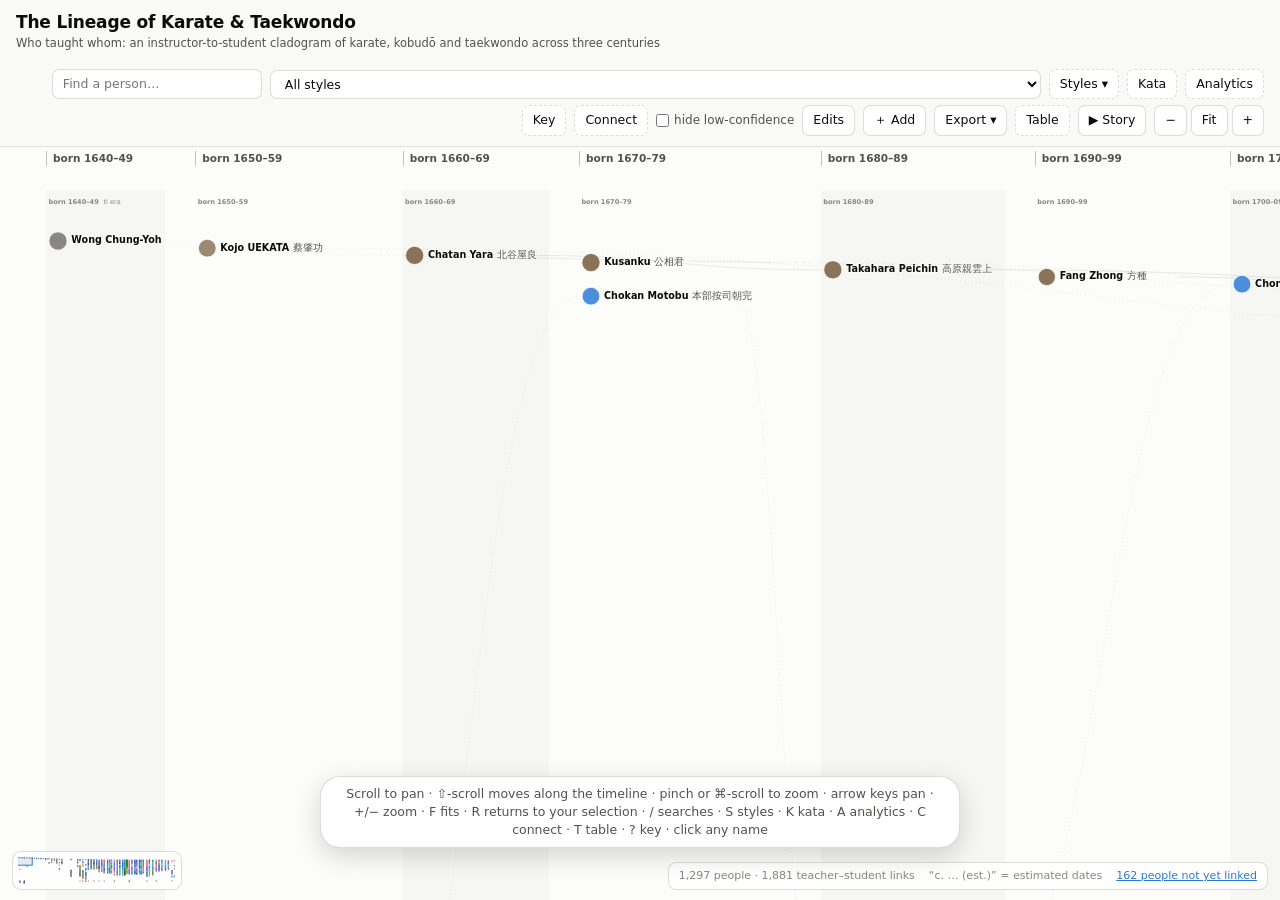
==== docs/index.html @ fba0b665 "Kata held twice, relationships recorded from one end, and forms nobody had joined Three problems wit" ====
<!doctype html>
<html lang="en">
<head>
<meta charset="utf-8">
<meta name="viewport" content="width=device-width, initial-scale=1">
<title>The Lineage of Karate &amp; Taekwondo</title>
<style>
/* Karate lineage cladogram — roles from the reference dataviz palette.
   Light and dark are both designed; dark values are the palette's dark
   steps, not an automatic flip. */
.viz-root {
  --surface: #fcfcfb; --plane: #f9f9f7;
  --ink: #0b0b0b; --ink-2: #52514e; --muted: #898781;
  --grid: #e1e0d9; --axis: #c3c2b7; --ring: rgba(11,11,11,.10);
  --panel: #ffffff; --panel-ring: rgba(11,11,11,.14);
  --accent: #2a78d6; --band: rgba(11,11,11,.022);
  --edge: #b9b7ae; --edge-dim: #dddcd4;
  --warn: #d03b3b;
}
:root[data-theme="dark"] .viz-root { --surface:#1a1a19; --plane:#0d0d0d; --ink:#ffffff;
  --ink-2:#c3c2b7; --muted:#898781; --grid:#2c2c2a; --axis:#383835;
  --ring:rgba(255,255,255,.10); --panel:#222221; --panel-ring:rgba(255,255,255,.16);
  --accent:#3987e5; --band:rgba(255,255,255,.03); --edge:#4d4c48; --edge-dim:#33332f; }
@media (prefers-color-scheme: dark) {
  :root:not([data-theme="light"]) .viz-root { --surface:#1a1a19; --plane:#0d0d0d; --ink:#ffffff;
    --ink-2:#c3c2b7; --muted:#898781; --grid:#2c2c2a; --axis:#383835;
    --ring:rgba(255,255,255,.10); --panel:#222221; --panel-ring:rgba(255,255,255,.16);
    --accent:#3987e5; --band:rgba(255,255,255,.03); --edge:#4d4c48; --edge-dim:#33332f; }
}

#app * { box-sizing: border-box; margin: 0; }
#app [hidden] { display: none !important; }
html, body { height: 100%; margin: 0; }
body { overflow: hidden; }
#app { height: 100vh; display: flex; flex-direction: column; overflow: hidden;
  font: 14px/1.45 system-ui, -apple-system, "Segoe UI", sans-serif;
  background: var(--plane); color: var(--ink); }

/* ---- header ---- */
#topbar { display: flex; gap: 18px; align-items: center; flex-wrap: wrap;
  padding: 10px 16px; background: var(--plane);
  border-bottom: 1px solid var(--grid);
  position: relative; z-index: 60; }   /* above the stage, so its menus are not trapped */
#titleblock h1 { font-size: 17px; font-weight: 700; letter-spacing: -.01em; }
#subtitle { font-size: 11.5px; color: var(--ink-2); }
#controls { display: flex; gap: 8px; align-items: center; flex-wrap: wrap;
  margin-left: auto; justify-content: flex-end; row-gap: 6px; }
/* the tools that open a panel read as one set, so a wrapped toolbar still parses */
#stylesbtn, #katabtn, #statsbtn, #keybtn, #connectbtn, #listview { border-style: dashed; }
.btn, select, input[type="search"] {
  font: inherit; font-size: 12.5px; color: var(--ink);
  background: var(--panel); border: 1px solid var(--panel-ring);
  border-radius: 7px; padding: 5px 10px; }
.btn { cursor: pointer; }
.btn:hover { border-color: var(--accent); }
#conf-toggle { font-size: 12px; color: var(--ink-2); display: flex; gap: 5px; align-items: center; }
#zoomctl { display: flex; gap: 4px; }
#editcount, #addcount { background: var(--accent); color: #fff; border-radius: 9px;
  font-size: 10.5px; padding: 1px 6px; margin-left: 4px; }

#searchwrap { position: relative; }
#search { width: 210px; }
#searchresults { position: absolute; top: calc(100% + 4px); left: 0; min-width: 300px;
  max-height: 320px; overflow: auto; background: var(--panel);
  border: 1px solid var(--panel-ring); border-radius: 9px;
  box-shadow: 0 8px 28px rgba(0,0,0,.14); z-index: 40; }
#searchresults div[role="option"] { padding: 7px 11px; cursor: pointer; font-size: 12.5px; }
#searchresults div[role="option"].sel, #searchresults div[role="option"]:hover { background: var(--band); }
#searchresults .srsub { color: var(--muted); font-size: 11px; }

#focusmode { display: flex; gap: 6px; align-items: center;
  background: var(--band); border: 1px solid var(--grid);
  border-radius: 8px; padding: 3px 6px; }
#focusname { font-weight: 600; font-size: 12.5px; max-width: 160px;
  overflow: hidden; text-overflow: ellipsis; white-space: nowrap; }

#exportwrap { position: relative; }
#exportmenu { position: absolute; right: 0; top: calc(100% + 4px);
  background: var(--panel); border: 1px solid var(--panel-ring);
  border-radius: 9px; box-shadow: 0 8px 28px rgba(0,0,0,.14);
  display: flex; flex-direction: column; z-index: 40; min-width: 230px; }
#exportmenu button { font: inherit; font-size: 12.5px; text-align: left;
  background: none; border: 0; padding: 8px 13px; cursor: pointer; color: var(--ink); }
#exportmenu button:hover { background: var(--band); }

/* ---- stage ---- */
#stage { position: relative; flex: 1; overflow: hidden; background: var(--surface); }
#canvas { width: 100%; height: 100%; display: block; cursor: grab; }
#canvas.panning { cursor: grabbing; }

.band-rect { fill: var(--band); }
.band-cap { fill: var(--muted); font-size: 11px; }
.band-cap .gen { font-weight: 700; }
.island-cap { fill: var(--muted); font-size: 11.5px; font-style: italic; }

.edge { fill: none; }   /* stroke set per-edge (family tint) as an attribute */
/* Two different things were both being drawn as "a broken line", and where an
   edge was both, whichever rule came last silently won. They are now distinct
   patterns, and the combination is stated rather than left to source order.
   Dash-dot means the study is documented but did not carry the style: Kenko
   Nakaima really did learn Itosu-line karate from Oshiro Chojo and
   Matsumura-line from Yabu Kentsu, and kept teaching his grandfather's
   Ryuei-ryu regardless. */
.edge.secondary { stroke-dasharray: 7 2.5 1.5 2.5; }
.edge.conf-low { stroke-dasharray: 1.5 5; }
.edge.secondary.conf-low { stroke-dasharray: 5 2.5 1 2.5; stroke-opacity: .16; }
/* selection: the lineage's own edges at full strength, direct ones in accent,
   everything off the lineage ghosted to a whisper */
.edge.onpath { stroke-opacity: .8; stroke-width: 1.8; }
.edge.hl { stroke: var(--accent); stroke-opacity: 1; stroke-width: 2; }
.edge.dim { stroke: var(--edge-dim); }
.edge.flagged { stroke: #d4483f; stroke-dasharray: 4 3; stroke-opacity: .85; }
.edge.ghost { stroke-opacity: .05; }

.node circle.core { stroke: var(--surface); stroke-width: 1.4; }
.node.review circle.core { stroke: var(--warn); stroke-dasharray: 2.5 2.5; stroke-width: 1.6; }
.node circle.halo { fill: none; stroke: var(--accent); stroke-width: 2.2; opacity: 0; }
.node.legendary circle.ring-leg { fill: none; stroke: var(--muted); stroke-dasharray: 1 3;
  stroke-width: 1.3; }
.node circle.ring-kob { fill: none; stroke: #64748b; stroke-width: 1.2; opacity: .75; }
.node.focus circle.halo, .node:hover circle.halo { opacity: 1; }
.node { cursor: pointer; }
.node.dim { opacity: .16; }
.node.ghost { opacity: .08; }
.edge.hidden, .node.hidden, .lbl.hidden { display: none; }

.lbl { cursor: pointer; }
/* halo: text stays readable when edges pass beneath it */
.lbl text { paint-order: stroke; stroke: var(--surface); stroke-width: 3px;
  stroke-linejoin: round; }
.lbl .l1 { fill: var(--ink); font-weight: 600; }   /* size set per-node (hierarchy) */
.lbl .l1 .native { font-weight: 500; fill: var(--ink-2); }
.lbl .l2 { fill: var(--ink-2); font-variant-numeric: tabular-nums; }
.lbl.dim { opacity: .16; }
.lbl.ghost { opacity: .06; }
.lbl:hover .l1, .lbl.focus .l1 { fill: var(--accent); }
.lbl .edited { fill: var(--accent); }

/* ---- overlays ---- */
#tooltip { position: absolute; pointer-events: none; z-index: 30;
  background: var(--panel); border: 1px solid var(--panel-ring); border-radius: 8px;
  padding: 8px 11px; font-size: 12px; max-width: 300px;
  box-shadow: 0 6px 22px rgba(0,0,0,.16);
  /* names only: raw source URLs are curator-only and live in the panel, never here */
  overflow-wrap: anywhere; }
#tooltip .tname { font-weight: 650; }
#tooltip .tsub { color: var(--ink-2); font-size: 11.5px; }
#tooltip .tsrc { color: var(--muted); font-size: 11px; font-style: italic; margin-top: 2px; }

#legend { position: absolute; left: 12px; top: 32px; z-index: 10;
  background: color-mix(in srgb, var(--panel) 88%, transparent);
  backdrop-filter: blur(3px); border: 1px solid var(--panel-ring);
  border-radius: 10px; padding: 9px 11px; max-width: 240px; }
#legend h3 { font-size: 11px; text-transform: uppercase; letter-spacing: .06em;
  color: var(--muted); margin-bottom: 6px; }
.leg-row { display: flex; gap: 7px; align-items: center; padding: 2.5px 4px;
  border-radius: 6px; cursor: pointer; font-size: 12px; }
.leg-row:hover { background: var(--band); }
.leg-row.off { opacity: .35; }
.leg-swatch { width: 11px; height: 11px; border-radius: 3.5px; flex: none;
  box-shadow: inset 0 0 0 1px var(--ring); }
.leg-count { margin-left: auto; color: var(--muted); font-size: 11px; }
.leg-chev { width: 12px; flex: none; color: var(--muted); font-size: 10px; cursor: pointer; }
.leg-style { display: flex; gap: 7px; align-items: center; padding: 1.5px 4px 1.5px 24px;
  border-radius: 6px; cursor: pointer; font-size: 11.5px; color: var(--ink-2); }
.leg-style:hover { background: var(--band); }
.leg-style.on { background: var(--band); font-weight: 650; color: var(--ink); }
.leg-dot { width: 8px; height: 8px; border-radius: 50%; flex: none;
  box-shadow: inset 0 0 0 1px var(--ring); }
#legend { max-height: calc(100vh - 140px); overflow: auto; }

/* ---- generation ruler (screen-space, sticky at top of stage) ---- */
#genruler { position: absolute; top: 0; left: 0; right: 0; height: 26px; z-index: 8;
  pointer-events: none; overflow: hidden;
  background: linear-gradient(color-mix(in srgb, var(--surface) 88%, transparent), transparent); }
#genruler span { position: absolute; top: 4px; font-size: 10.5px; color: var(--muted);
  border-left: 1px solid var(--axis); padding-left: 6px; white-space: nowrap;
  font-variant-numeric: tabular-nums; }
#genruler span b { color: var(--ink-2); font-weight: 650; }

/* ---- minimap ---- */
#minimap { position: absolute; left: 12px; bottom: 10px; z-index: 10;
  background: color-mix(in srgb, var(--panel) 88%, transparent);
  border: 1px solid var(--panel-ring); border-radius: 9px; padding: 5px;
  cursor: crosshair; line-height: 0; }
#minimap svg { display: block; }
#minimap .vp { fill: rgba(42,120,214,.14); stroke: var(--accent); stroke-width: 1; }

/* ---- first-run hint ---- */
#hint { position: absolute; bottom: 52px; left: 50%; transform: translateX(-50%);
  z-index: 25; background: var(--panel); border: 1px solid var(--panel-ring);
  border-radius: 20px; padding: 8px 18px; font-size: 12.5px; color: var(--ink-2);
  box-shadow: 0 8px 26px rgba(0,0,0,.16); transition: opacity .6s;
  max-width: min(720px, calc(100vw - 40px)); text-align: center; }
#hint.fade { opacity: 0; }
/* poster mode: applied to the world group only while a clade export is serialised,
   so printed charts read clearly at a distance without touching the screen view */
.poster .edge { stroke-opacity: .5; stroke-width: 1.5px; }
.poster .edge.secondary { stroke-opacity: .38; }
.poster .lbl .l1 { font-weight: 700; }
.poster .lbl text { stroke-width: 3.5px; }
.st-empty .st-name, .st-empty .st-count, .st-empty .st-chev { opacity: .45; }
#katapanel { width: 400px; }
.kata-search { width: 100%; margin: 8px 0; padding: 5px 8px; font-size: 12.5px;
  border: 1px solid var(--panel-ring); border-radius: 6px; background: var(--panel); color: var(--ink); }
.kata-row { padding: 2px 0; font-size: 12.5px; }
.kata-name { text-align: left; }
.kata-detail { margin: 4px 0 8px 16px; font-size: 12px; color: var(--ink-2);
  display: flex; flex-direction: column; gap: 3px; }
.kata-detail b { color: var(--ink); font-weight: 600; }
.kata-disputed { color: var(--warn, #a2601a); font-size: 11.5px; margin-top: 2px; }
.kata-style { display: block; font-size: 11px; color: var(--muted); margin: 0 0 2px 14px; }
.kata-styleh { font-size: 12px; font-weight: 600; margin: 7px 0 2px 8px; }
.rel-head { font-size: 11px; text-transform: uppercase; letter-spacing: .05em;
  color: var(--muted); margin: 9px 0 0; font-weight: 700; }
.rel-sub { font-size: 11px; color: var(--muted); font-style: italic; margin-bottom: 3px; }
.kata-rel { font-size: 12px; margin: 2px 0 3px 8px; }
.kata-relnote { font-size: 11px; color: var(--ink-2); line-height: 1.4; margin-left: 2px; }
.order-pick { display: inline-flex; gap: 0; margin: 0 0 8px; }
.order-pick .ord { font-size: 11.5px; padding: 3px 9px; border-radius: 0; }
.order-pick .ord:first-child { border-radius: 7px 0 0 7px; }
.order-pick .ord:last-child { border-radius: 0 7px 7px 0; border-left: 0; }
.order-pick .ord.on { background: var(--accent); color: #fff; border-color: var(--accent); }
#connectpanel { width: 460px; }
.cx-chips { display: flex; flex-wrap: wrap; gap: 6px; margin: 8px 0; }
.cx-chip { display: inline-flex; align-items: center; gap: 6px; font-size: 12px;
  background: var(--band); border: 1px solid var(--panel-ring); border-radius: 20px;
  padding: 3px 6px 3px 10px; }
.cx-chip button { border: 0; background: none; cursor: pointer; color: var(--muted);
  font-size: 13px; line-height: 1; padding: 0 2px; }
.cx-chip button:hover { color: var(--warn); }
.cx-path { font-size: 12px; margin: 6px 0; line-height: 1.6; }
.cx-path .via { color: var(--muted); }
.cx-hop { color: var(--ink-2); }
.cx-none { color: var(--warn); font-size: 12px; }
.kata-filters { display: flex; gap: 10px; align-items: center; flex-wrap: wrap;
  font-size: 11.5px; color: var(--ink-2); margin-bottom: 6px; }
.kata-filters label { display: flex; gap: 4px; align-items: center; cursor: pointer; }
#statspanel { width: 520px; }
.rk-select { width: 100%; margin: 8px 0 4px; padding: 5px 8px; font-size: 12.5px;
  border: 1px solid var(--panel-ring); border-radius: 6px; background: var(--panel); color: var(--ink); }
.rk-note { font-size: 11.5px; color: var(--ink-2); line-height: 1.5; margin-bottom: 8px; }
.rk-table { width: 100%; border-collapse: collapse; font-size: 12px; }
.rk-table th { text-align: left; font-weight: 600; color: var(--ink-2); font-size: 11px;
  text-transform: uppercase; letter-spacing: .04em; padding: 4px 6px 4px 0;
  border-bottom: 1px solid var(--panel-ring); }
.rk-table td { padding: 3px 6px 3px 0; border-bottom: 1px solid var(--panel-ring);
  vertical-align: top; }
.rk-table td.num, .rk-table th.num { text-align: right; font-variant-numeric: tabular-nums;
  padding-right: 0; }
.rk-table tr:hover td { background: var(--band); }
.rk-rank { color: var(--muted); font-variant-numeric: tabular-nums; width: 26px; }
.rk-dates { color: var(--ink-2); font-size: 11px; }
.d-stats { display: grid; grid-template-columns: 1fr auto; gap: 1px 10px; font-size: 11.5px;
  margin-top: 6px; }
.d-stats span:nth-child(even) { text-align: right; font-variant-numeric: tabular-nums;
  color: var(--ink); font-weight: 600; }
.d-stats span:nth-child(odd) { color: var(--ink-2); }
#toast { position: absolute; bottom: 52px; left: 50%; transform: translateX(-50%);
  max-width: 560px; padding: 9px 14px; border-radius: 8px; z-index: 40;
  background: var(--panel); color: var(--ink); border: 1px solid var(--panel-ring);
  box-shadow: 0 6px 24px rgba(0,0,0,.18); font-size: 12.5px; line-height: 1.45;
  text-align: center; transition: opacity .5s; }
#toast.fade { opacity: 0; }

/* ---- story tour ---- */
#tourcard { position: absolute; bottom: 52px; left: 50%; transform: translateX(-50%);
  width: min(520px, calc(100vw - 40px)); z-index: 25;
  background: var(--panel); border: 1px solid var(--panel-ring); border-radius: 13px;
  padding: 14px 18px; box-shadow: 0 12px 40px rgba(0,0,0,.22); }
#tourprogress { display: flex; gap: 5px; margin-bottom: 8px; }
#tourprogress i { width: 7px; height: 7px; border-radius: 50%; background: var(--grid); }
#tourprogress i.on { background: var(--accent); }
#tourtitle { font-size: 15.5px; margin-bottom: 4px; }
#tourblurb { font-size: 13px; color: var(--ink-2); margin-bottom: 10px; }
#tournav { display: flex; gap: 8px; }
#tourend { margin-left: auto; }
.node.tour circle.halo, .lbl.tour .l1 { opacity: 1; }
.node.tour circle.halo { opacity: 1; }

@media (prefers-reduced-motion: reduce) {
  #hint { transition: none; }
}

#footer { position: absolute; right: 12px; bottom: 10px; z-index: 10;
  display: flex; gap: 14px; align-items: center;
  max-width: min(calc(100vw - 300px), calc(100% - 24px)); flex-wrap: wrap;
  font-size: 11px; color: var(--muted);
  background: color-mix(in srgb, var(--panel) 82%, transparent);
  border: 1px solid var(--panel-ring);
  border-radius: 8px; padding: 5px 10px; }
.linklike { background: none; border: 0; color: var(--accent); cursor: pointer;
  font: inherit; font-size: 11px; padding: 0; text-decoration: underline; }

/* ---- panels ---- */
#detail, #orphanpanel, #tablepanel, #addpanel, #stylepanel, #katapanel,
#statspanel, #connectpanel { position: absolute; top: 12px;
  right: 12px; bottom: 46px; width: 340px; overflow: auto; z-index: 20;
  background: var(--panel); border: 1px solid var(--panel-ring);
  border-radius: 12px; padding: 16px; box-shadow: 0 10px 34px rgba(0,0,0,.18); }
#stylepanel h3 { font-size: 14px; margin-bottom: 4px; }
.st-fam { display: flex; align-items: center; gap: 7px; font-size: 11px; font-weight: 700;
  text-transform: uppercase; letter-spacing: .06em; color: var(--muted); margin: 12px 0 3px; }
.st-fam .dot { width: 9px; height: 9px; border-radius: 50%; display: inline-block; }
.st-row { display: flex; align-items: baseline; gap: 6px; font-size: 12.5px; padding: 2px 0; }
.st-row.on .st-name { font-weight: 700; }
.st-chev { width: 14px; text-align: center; }
.st-name { text-align: left; }
.st-meta { color: var(--muted); font-size: 10.5px; white-space: nowrap; overflow: hidden;
  text-overflow: ellipsis; max-width: 130px; }
.st-count { color: var(--muted); font-size: 11px; margin-left: auto;
  font-variant-numeric: tabular-nums; }
.st-dl { font-size: 12px; }
.node.removed circle.core { stroke: #d4483f; stroke-width: 2; stroke-dasharray: 3 2; }
.lbl.removed .l1 { text-decoration: line-through; }
#addpanel h4 { font-size: 11px; text-transform: uppercase; letter-spacing: .06em;
  color: var(--muted); margin: 14px 0 4px; }
.add-row { display: flex; justify-content: space-between; align-items: baseline;
  gap: 8px; font-size: 12.5px; padding: 3px 0; border-bottom: 1px solid var(--panel-ring); }
.rel .relflag { font-size: 11px; margin-left: auto; opacity: 0; }
.rel:hover .relflag, .rel.flagged .relflag { opacity: 1; }
.rel.flagged button:first-child { text-decoration: line-through; opacity: .55; }
.rel.pending { color: var(--muted); font-size: 12.5px; font-style: italic; }
.rel-add { display: flex; gap: 5px; margin: 5px 0 2px; }
.rel-add input { flex: 1; font: inherit; font-size: 12.5px; color: var(--ink);
  background: var(--surface); border: 1px solid var(--panel-ring); border-radius: 7px; padding: 4px 8px; }
.evrow { font-size: 12.5px; margin: 4px 0; overflow-wrap: anywhere; }
.evrow a { color: var(--accent); }
#tablepanel { width: 560px; }
.d-close { position: absolute; top: 9px; right: 10px; }
.panel-bar { display: flex; align-items: center; gap: 8px; min-height: 20px; margin-bottom: 2px; }
.panel-back { font-size: 12px; color: var(--accent); text-align: left; }
#keypanel { position: absolute; left: 12px; top: 34px; z-index: 22; max-width: 310px;
  background: color-mix(in srgb, var(--panel) 94%, transparent); backdrop-filter: blur(3px);
  border: 1px solid var(--panel-ring); border-radius: 10px; padding: 11px 13px;
  box-shadow: 0 8px 28px rgba(0,0,0,.16); font-size: 12px; }
#keypanel h3 { font-size: 11px; text-transform: uppercase; letter-spacing: .06em;
  color: var(--muted); margin: 9px 0 5px; }
#keypanel h3:first-of-type { margin-top: 2px; }
.key-row { display: grid; grid-template-columns: 44px 1fr; gap: 9px; align-items: center;
  padding: 2.5px 0; }
.key-row svg { display: block; }
.key-row span { line-height: 1.35; color: var(--ink-2); }
.key-row b { color: var(--ink); font-weight: 600; }
#keypanel .d-close { top: 7px; right: 8px; }
.prim-toggle { display: flex; gap: 6px; align-items: center; font-size: 12px;
  color: var(--ink-2); margin: 4px 0 2px; cursor: pointer; }
.basis-guess { color: var(--warn); }
#detail h2 { font-size: 17px; line-height: 1.25; padding-right: 30px; }
#detail .native-big { font-size: 15px; color: var(--ink-2); margin-top: 1px; }
#detail .romaji { font-size: 12.5px; color: var(--muted); font-style: italic; }
#detail dl { display: grid; grid-template-columns: 92px 1fr; gap: 4px 10px;
  margin: 12px 0; font-size: 12.5px; }
#detail dt { color: var(--muted); }
#detail dd { color: var(--ink); }
#detail dd .est { color: var(--muted); }
.chip { display: inline-flex; align-items: center; gap: 5px; margin: 2px 4px 2px 0;
  border: 1px solid var(--ring); border-radius: 20px; padding: 1.5px 9px 1.5px 6px;
  font-size: 11.5px; }
.chip .dot { width: 8px; height: 8px; border-radius: 50%; }
.rel { padding: 3px 0; font-size: 12.5px; display: flex; align-items: baseline; gap: 6px; }
.rel button { background: none; border: 0; color: var(--accent); cursor: pointer;
  font: inherit; padding: 0; text-align: left; }
.rel .conf { color: var(--muted); font-size: 11px; }
#detail h4 { font-size: 11px; text-transform: uppercase; letter-spacing: .06em;
  color: var(--muted); margin: 13px 0 4px; }
#detail a { color: var(--accent); }
.d-flag { font-size: 11.5px; color: var(--warn); margin-top: 8px; }

.edit-grid { display: grid; gap: 7px; margin-top: 8px; }
.edit-grid label { font-size: 11px; color: var(--muted); display: block; margin-bottom: 2px; }
.edit-grid input { width: 100%; font: inherit; font-size: 13px; color: var(--ink);
  background: var(--surface); border: 1px solid var(--panel-ring);
  border-radius: 6px; padding: 5px 8px; }
.edit-note { font-size: 11px; color: var(--muted); margin-top: 6px; }

#orphanpanel input, #tablepanel input { width: 100%; margin: 8px 0; font: inherit; font-size: 13px;
  padding: 6px 9px; border: 1px solid var(--panel-ring); border-radius: 7px;
  background: var(--surface); color: var(--ink); }
.orow { padding: 5px 2px; font-size: 12.5px; border-bottom: 1px solid var(--grid);
  cursor: pointer; }
.orow:hover { background: var(--band); }
.orow .osub { color: var(--muted); font-size: 11px; }

#tablepanel table { width: 100%; border-collapse: collapse; font-size: 12px; }
#tablepanel th { text-align: left; color: var(--muted); font-weight: 600;
  border-bottom: 1px solid var(--axis); padding: 4px 6px; cursor: pointer; position: sticky; top: 0;
  background: var(--panel); }
#tablepanel td { border-bottom: 1px solid var(--grid); padding: 4px 6px;
  font-variant-numeric: tabular-nums; }
#tablepanel tr:hover td { background: var(--band); }

@media (max-width: 760px) {
  #detail, #orphanpanel, #tablepanel, #addpanel, #stylepanel, #katapanel,
  #statspanel, #connectpanel { width: calc(100vw - 24px); }
  #search { width: 140px; }
}

#stamp, #footnote { min-width: 0; white-space: nowrap; overflow: hidden; text-overflow: ellipsis; }
/* the detail panel must surface above the list panels that share its slot */
#detail { z-index: 21; }
/* the toast sits clear of an open story card */
.touring #toast { bottom: 210px; }

/* generation picker in the publish block: one control, four panels */
.gen-pick { display: block; margin-top: 8px; }
.gen-pick label { display: block; font-size: 11px; color: var(--muted);
  text-transform: uppercase; letter-spacing: .05em; }
.gen-pick .rk-select { margin: 3px 0 2px; }
.gen-count { font-size: 11px; color: var(--muted); margin: 0 0 2px; }
.st-i { font-size: 12px; margin-left: 2px; }

/* recording a kata relationship from the panel */
.rel-x { margin-left: 6px; color: var(--muted); font-size: 11px; }
.rel-x:hover { color: var(--warn); }
.rel-flagged { color: var(--warn); }
.rel-editor { margin-top: 10px; padding-top: 8px; border-top: 1px solid var(--grid); }
.rel-editor .rk-select, .rel-editor .kata-search { width: 100%; margin: 4px 0; }
.rel-editor .btn { margin-top: 4px; }
.conf.disputed { color: var(--warn); }

</style>
</head>
<body>
<div id="app" class="viz-root">
  <header id="topbar">
    <div id="titleblock">
      <h1>The Lineage of Karate &amp; Taekwondo</h1>
      <div id="subtitle">Who taught whom: an instructor-to-student cladogram of karate,
        kobudō and taekwondo across three centuries</div>
    </div>
    <div id="controls">
      <div id="searchwrap">
        <input id="search" type="search" placeholder="Find a person…" autocomplete="off"
               aria-label="Search for a person">
        <div id="searchresults" role="listbox" hidden></div>
      </div>
      <div id="focusmode" hidden>
        <span id="focusname"></span>
        <select id="focusdir" aria-label="Lineage direction">
          <option value="both">Teachers &amp; students</option>
          <option value="up">Teachers (ancestors)</option>
          <option value="down">Students (descendants)</option>
        </select>
        <button id="recentre" class="btn" title="Bring the selected person back to the centre (R)">◎ Recentre</button>
        <button id="isolate" class="btn" title="Re-lay out only this lineage">Isolate</button>
        <button id="clearfocus" class="btn" title="Clear focus">✕</button>
      </div>
      <select id="stylefilter" aria-label="Filter by style">
        <option value="">All styles</option>
      </select>
      <button id="stylesbtn" class="btn" title="Browse the family / style / sub-style tree">Styles ▾</button>
      <button id="katabtn" class="btn" title="Kata &amp; forms: meaning, origin, who introduced them" hidden>Kata</button>
      <button id="statsbtn" class="btn" title="Rankings: reach, prominent students, teachers, lineages that ended" hidden>Analytics</button>
      <button id="keybtn" class="btn" title="What the lines, colours and rings mean">Key</button>
      <button id="connectbtn" class="btn" title="Show how two or more people are connected">Connect</button>
      <label id="conf-toggle"><input type="checkbox" id="hidelow"> hide low-confidence</label>
      <button id="editmode" class="btn" title="Edit names; export corrections for the pipeline">
        Edits <span id="editcount" hidden></span></button>
      <button id="addperson" class="btn" title="Add a person; export rows for the pipeline">
        ＋ Add <span id="addcount" hidden></span></button>
      <div id="exportwrap">
        <button id="exportbtn" class="btn">Export ▾</button>
        <div id="exportmenu" hidden>
          <button data-x="svg">SVG (vector, for print)</button>
          <button data-x="pdf">PDF (print, 300 dpi)</button>
          <button data-x="png4">PNG (4×)</button>
          <button data-x="jpg4">JPG (4×, high-res)</button>
          <button data-x="tiff">TIFF (300 dpi)</button>
          <button data-x="png2">PNG (2×)</button>
          <button data-x="csv">CSV (visible people)</button>
          <button data-x="json">JSON (visible sub-graph)</button>
          <button data-x="graphml">GraphML (Gephi, Cytoscape, yEd)</button>
          <button data-x="edits">Expert corrections → CSVs</button>
          <button data-x="adds">Added people → additions .csv</button>
        </div>
      </div>
      <button id="listview" class="btn" title="Table of visible people">Table</button>
      <button id="storybtn" class="btn" title="A guided tour through three centuries of lineage">▶ Story</button>
      <div id="zoomctl">
        <button id="zoomout" class="btn" aria-label="Zoom out">−</button>
        <button id="zoomfit" class="btn" aria-label="Fit to screen">Fit</button>
        <button id="zoomin" class="btn" aria-label="Zoom in">+</button>
      </div>
    </div>
  </header>

  <main id="stage">
    <svg id="canvas" role="img" aria-label="Karate lineage cladogram"></svg>
    <div id="genruler" aria-hidden="true"></div>
    <div id="minimap" aria-label="Overview map"><svg id="minisvg"></svg></div>
    <div id="hint" hidden>Scroll to pan · ⇧-scroll moves along the timeline · pinch or ⌘-scroll to zoom · arrow keys pan · +/− zoom · F fits · R returns to your selection · / searches · S styles · K kata · A analytics · C connect · T table · ? key · click any name</div>
    <div id="tourcard" hidden>
      <div id="tourprogress"></div>
      <h3 id="tourtitle"></h3>
      <p id="tourblurb"></p>
      <div id="tournav">
        <button id="tourprev" class="btn">← Back</button>
        <button id="tournext" class="btn">Next →</button>
        <button id="tourend" class="btn">End tour</button>
      </div>
    </div>
    <div id="keypanel" hidden aria-label="Key to the chart"></div>
    <div id="tooltip" hidden></div>
    <aside id="detail" hidden aria-label="Person details"></aside>
    <aside id="tablepanel" hidden aria-label="Table of visible people"></aside>
    <div id="footer">
      <span id="stamp"></span>
      <span id="footnote" title="Where a person has no recorded dates, their position is estimated from their teachers and students.">“c. … (est.)” = estimated dates</span>
      <button id="orphanbtn" class="linklike"></button>
    </div>
    <aside id="orphanpanel" hidden aria-label="People not yet linked"></aside>
    <aside id="addpanel" hidden aria-label="Add a person"></aside>
    <aside id="stylepanel" hidden aria-label="Style tree"></aside>
    <aside id="katapanel" hidden aria-label="Kata and forms"></aside>
    <aside id="statspanel" hidden aria-label="Rankings and analytics"></aside>
    <aside id="connectpanel" hidden aria-label="Connections between people"></aside>
  </main>
</div>
<script id="data" type="application/json">{"bands":[{"caption":"born 1640–49","empty":false,"epoch":"ti era","gen":0,"x0":-20.0,"x1":178.8},{"caption":"born 1650–59","empty":false,"epoch":"ti era","gen":1,"x0":228.8,"x1":524.4},{"caption":"born 1660–69","empty":false,"epoch":"ti era","gen":2,"x0":574.4,"x1":818.3},{"caption":"born 1670–79","empty":false,"epoch":"ti era","gen":3,"x0":868.3,"x1":1221.4},{"caption":"born 1680–89","empty":false,"epoch":"ti era","gen":4,"x0":1271.4,"x1":1578.0},{"caption":"born 1690–99","empty":false,"epoch":"ti era","gen":5,"x0":1628.0,"x1":1903.4},{"caption":"born 1700–09","empty":false,"epoch":"ti era","gen":6,"x0":1953.4,"x1":2249.0},{"caption":"born 1710–19","empty":false,"epoch":"ti era","gen":7,"x0":2299.0,"x1":2596.8},{"caption":"born 1720–29","empty":false,"epoch":"ti era","gen":8,"x0":2646.8,"x1":2911.1},{"caption":"born 1730–39","empty":false,"epoch":"ti era","gen":9,"x0":2961.1,"x1":3249.2},{"caption":"born 1740–49","empty":false,"epoch":"ti era","gen":10,"x0":3299.2,"x1":3563.6},{"caption":"born 1750–59","empty":false,"epoch":"ti era","gen":11,"x0":3613.6,"x1":3910.9},{"caption":"born 1760–69","empty":false,"epoch":"ti era","gen":12,"x0":3960.9,"x1":4225.2},{"caption":"born 1770–79","empty":false,"epoch":"ti era","gen":13,"x0":4275.2,"x1":4409.6},{"caption":"born 1780–89","empty":false,"epoch":"ti era","gen":14,"x0":4459.6,"x1":4801.2},{"caption":"born 1790–99","empty":false,"epoch":"ti era","gen":15,"x0":4851.2,"x1":5193.3},{"caption":"born 1800–09","empty":false,"epoch":"ti era","gen":16,"x0":5243.3,"x1":5524.0},{"caption":"born 1810–19","empty":false,"epoch":"ti era","gen":17,"x0":5574.0,"x1":5916.0},{"caption":"born 1820–29","empty":false,"epoch":"ti era","gen":18,"x0":5966.0,"x1":6294.4},{"caption":"born 1830–39","empty":false,"epoch":"ti → tōde","gen":19,"x0":6344.4,"x1":7606.7},{"caption":"born 1840–49","empty":false,"epoch":"ti → tōde","gen":20,"x0":7656.7,"x1":8558.5},{"caption":"born 1850–59","empty":false,"epoch":"ti → tōde","gen":21,"x0":8608.5,"x1":8905.9},{"caption":"born 1860–69","empty":false,"epoch":"ti → tōde","gen":22,"x0":8955.9,"x1":9319.0},{"caption":"born 1870–79","empty":false,"epoch":"ti → tōde","gen":23,"x0":9369.0,"x1":9744.4},{"caption":"born 1880–89","empty":false,"epoch":"tōde → karate","gen":24,"x0":9794.4,"x1":10130.9},{"caption":"born 1890–99","empty":false,"epoch":"tōde → karate","gen":25,"x0":10180.9,"x1":10944.8},{"caption":"born 1900–09","empty":false,"epoch":"tōde → karate","gen":26,"x0":10994.8,"x1":11689.1},{"caption":"born 1910–19","empty":false,"epoch":"tōde → karate","gen":27,"x0":11739.1,"x1":12430.6},{"caption":"born 1920–29","empty":false,"epoch":"karate era","gen":28,"x0":12480.6,"x1":13908.6},{"caption":"born 1930–39","empty":false,"epoch":"karate era","gen":29,"x0":13958.6,"x1":16065.8},{"caption":"born 1940–49","empty":false,"epoch":"karate era","gen":30,"x0":16115.8,"x1":18628.4},{"caption":"born 1950–59","empty":false,"epoch":"karate era","gen":31,"x0":18678.4,"x1":19994.7},{"caption":"born 1960–69","empty":false,"epoch":"karate era","gen":32,"x0":20044.7,"x1":21327.0},{"caption":"born 1970–79","empty":false,"epoch":"karate era","gen":33,"x0":21377.0,"x1":22284.8},{"caption":"born 1980–89","empty":false,"epoch":"karate era","gen":34,"x0":22334.8,"x1":22611.5},{"caption":"born 1990–","empty":false,"epoch":"karate era","gen":35,"x0":22661.5,"x1":22917.0}],"blocks":[{"h":3891.78813059447,"kind":"main","layers":36,"strayCount":30,"strayY":3363.78813059447,"w":22896.970833333333,"x":0,"y":0}],"edges":[{"confidence":"high","pbasis":"sole","primary":true,"source":"A0001","target":"A0153"},{"confidence":"high","pbasis":"sole","primary":true,"source":"A0001","target":"J0168"},{"confidence":"high","pbasis":"sole","primary":true,"source":"A0001","target":"J0169"},{"confidence":"high","pbasis":"sole","primary":true,"source":"A0001","target":"J0170"},{"confidence":"high","pbasis":"sole","primary":true,"source":"A0001","target":"J0172"},{"confidence":"high","pbasis":"sole","primary":true,"source":"A0001","target":"Q1678211"},{"confidence":"high","pbasis":"assumed","primary":true,"source":"A0002","target":"Q123398"},{"confidence":"high","pbasis":"secondary_assumed","primary":false,"source":"A0003","target":"A0178"},{"confidence":"medium","pbasis":"secondary_assumed","primary":false,"source":"A0003","target":"A0183"},{"confidence":"high","pbasis":"assumed","primary":true,"source":"A0003","target":"Q1046410"},{"confidence":"low","pbasis":"secondary_assumed","primary":false,"source":"A0004","target":"Q7350475"},{"confidence":"medium","pbasis":"secondary_style","primary":false,"source":"A0005","target":"Q7924865"},{"confidence":"high","pbasis":"assumed","primary":true,"source":"A0006","target":"Q7364578"},{"confidence":"high","pbasis":"secondary_ruled","primary":false,"source":"A0007","target":"Q2473562"},{"confidence":"medium","pbasis":"secondary_assumed","primary":false,"source":"A0008","target":"A0010"},{"confidence":"medium","pbasis":"secondary_assumed","primary":false,"source":"A0008","target":"C00628"},{"confidence":"medium","pbasis":"secondary_assumed","primary":false,"source":"A0008","target":"J0039"},{"confidence":"high","pbasis":"sole","primary":true,"source":"A0008","target":"J0041"},{"confidence":"high","pbasis":"sole","primary":true,"source":"A0008","target":"Q6418995"},{"confidence":"medium","pbasis":"secondary_assumed","primary":false,"source":"A0009","target":"C00628"},{"confidence":"medium","pbasis":"sole","primary":true,"source":"A0009","target":"R0163"},{"confidence":"medium","pbasis":"secondary_assumed","primary":false,"source":"A0011","target":"J0001"},{"confidence":"high","pbasis":"secondary_assumed","primary":false,"source":"A0011","target":"Q2599967"},{"confidence":"medium","pbasis":"sole","primary":true,"source":"A0011","target":"R0077"},{"confidence":"high","pbasis":"secondary_style","primary":false,"source":"A0012","target":"A0168"},{"confidence":"medium","pbasis":"style","primary":true,"source":"A0012","target":"C00212"},{"confidence":"high","pbasis":"assumed","primary":true,"source":"A0012","target":"J0081"},{"confidence":"high","pbasis":"sole","primary":true,"source":"A0012","target":"J0082"},{"confidence":"medium","pbasis":"assumed","primary":true,"source":"A0012","target":"N0030"},{"confidence":"high","pbasis":"secondary_style","primary":false,"source":"A0012","target":"Q16006586"},{"confidence":"medium","pbasis":"secondary_ruled","primary":false,"source":"A0015","target":"R0070"},{"confidence":"high","pbasis":"sole","primary":true,"source":"A0018","target":"C00550"},{"confidence":"high","pbasis":"sole","primary":true,"source":"A0019","target":"R0166"},{"confidence":"high","pbasis":"sole","primary":true,"source":"A0019","target":"R0167"},{"confidence":"high","pbasis":"sole","primary":true,"source":"A0019","target":"R0168"},{"confidence":"high","pbasis":"sole","primary":true,"source":"A0019","target":"R0169"},{"confidence":"high","pbasis":"sole","primary":true,"source":"A0019","target":"R0170"},{"confidence":"high","pbasis":"assumed","primary":true,"source":"A0020","target":"A0104"},{"confidence":"high","pbasis":"sole","primary":true,"source":"A0020","target":"A0105"},{"confidence":"low","pbasis":"secondary_assumed","primary":false,"source":"A0020","target":"A0106"},{"confidence":"high","pbasis":"sole","primary":true,"source":"A0020","target":"A0107"},{"confidence":"high","pbasis":"sole","primary":true,"source":"A0020","target":"A0108"},{"confidence":"medium","pbasis":"sole","primary":true,"source":"A0020","target":"A0109"},{"confidence":"medium","pbasis":"sole","primary":true,"source":"A0020","target":"A0110"},{"confidence":"low","pbasis":"assumed","primary":true,"source":"A0020","target":"A0111"},{"confidence":"low","pbasis":"secondary_assumed","primary":false,"source":"A0020","target":"J0029"},{"confidence":"medium","pbasis":"secondary_assumed","primary":false,"source":"A0021","target":"A0020"},{"confidence":"low","pbasis":"secondary_assumed","primary":false,"source":"A0021","target":"A0104"},{"confidence":"low","pbasis":"assumed","primary":true,"source":"A0021","target":"A0106"},{"confidence":"medium","pbasis":"assumed","primary":true,"source":"A0021","target":"A0113"},{"confidence":"high","pbasis":"secondary_assumed","primary":false,"source":"A0021","target":"Q15987278"},{"confidence":"high","pbasis":"assumed","primary":true,"source":"A0021","target":"Q6782576"},{"confidence":"medium","pbasis":"secondary_assumed","primary":false,"source":"A0022","target":"C00342"},{"confidence":"medium","pbasis":"sole","primary":true,"source":"A0022","target":"Q4353136"},{"confidence":"low","pbasis":"secondary_assumed","primary":false,"source":"A0022","target":"Q7678008"},{"confidence":"high","pbasis":"assumed","primary":true,"source":"A0022","target":"Q896129"},{"confidence":"low","pbasis":"sole","primary":true,"source":"A0023","target":"Q16875962"},{"confidence":"high","pbasis":"secondary_assumed","primary":false,"source":"A0024","target":"Q6782576"},{"confidence":"high","pbasis":"sole","primary":true,"source":"A0024","target":"R0087"},{"confidence":"low","pbasis":"sole","primary":true,"source":"A0025","target":"C00626"},{"confidence":"high","pbasis":"sole","primary":true,"source":"A0026","target":"A0197"},{"confidence":"high","pbasis":"sole","primary":true,"source":"A0026","target":"A0226"},{"confidence":"high","pbasis":"sole","primary":true,"source":"A0026","target":"Q11449100"},{"confidence":"medium","pbasis":"secondary_assumed","primary":false,"source":"A0026","target":"Q2869852"},{"confidence":"medium","pbasis":"sole","primary":true,"source":"A0026","target":"R0020"},{"confidence":"high","pbasis":"sole","primary":true,"source":"A0027","target":"Q6830460"},{"confidence":"high","pbasis":"sole","primary":true,"source":"A0027","target":"R0186"},{"confidence":"medium","pbasis":"sole","primary":true,"source":"A0027","target":"R0188"},{"confidence":"high","pbasis":"style","primary":true,"source":"A0028","target":"A0220"},{"confidence":"high","pbasis":"secondary_assumed","primary":false,"source":"A0029","target":"Q706389"},{"confidence":"medium","pbasis":"secondary_assumed","primary":false,"source":"A0030","target":"Q1147708"},{"confidence":"high","pbasis":"sole","primary":true,"source":"A0031","target":"A0032"},{"confidence":"low","pbasis":"secondary_assumed","primary":false,"source":"A0031","target":"A0033"},{"confidence":"high","pbasis":"assumed","primary":true,"source":"A0032","target":"A0033"},{"confidence":"high","pbasis":"sole","primary":true,"source":"A0046","target":"A0047"},{"confidence":"medium","pbasis":"sole","primary":true,"source":"A0046","target":"A0048"},{"confidence":"medium","pbasis":"assumed","primary":true,"source":"A0053","target":"A0061"},{"confidence":"high","pbasis":"style","primary":true,"source":"A0054","target":"J0049"},{"confidence":"medium","pbasis":"ruled","primary":true,"source":"A0054","target":"R0105"},{"confidence":"low","pbasis":"sole","primary":true,"source":"A0055","target":"R0107"},{"confidence":"high","pbasis":"secondary_assumed","primary":false,"source":"A0057","target":"A0058"},{"confidence":"high","pbasis":"secondary_assumed","primary":false,"source":"A0060","target":"A0059"},{"confidence":"high","pbasis":"assumed","primary":true,"source":"A0061","target":"A0062"},{"confidence":"high","pbasis":"assumed","primary":true,"source":"A0063","target":"A0064"},{"confidence":"low","pbasis":"secondary_assumed","primary":false,"source":"A0063","target":"A0118"},{"confidence":"high","pbasis":"assumed","primary":true,"source":"A0066","target":"A0067"},{"confidence":"medium","pbasis":"sole","primary":true,"source":"A0068","target":"R0118"},{"confidence":"high","pbasis":"assumed","primary":true,"source":"A0069","target":"A0070"},{"confidence":"medium","pbasis":"secondary_assumed","primary":false,"source":"A0072","target":"C00066"},{"confidence":"high","pbasis":"sole","primary":true,"source":"A0078","target":"A0079"},{"confidence":"medium","pbasis":"sole","primary":true,"source":"A0078","target":"A0080"},{"confidence":"low","pbasis":"secondary_assumed","primary":false,"source":"A0078","target":"A0089"},{"confidence":"high","pbasis":"sole","primary":true,"source":"A0078","target":"KP020"},{"confidence":"high","pbasis":"ruled","primary":true,"source":"A0078","target":"N0024"},{"confidence":"high","pbasis":"sole","primary":true,"source":"A0078","target":"R0007"},{"confidence":"high","pbasis":"sole","primary":true,"source":"A0078","target":"R0008"},{"confidence":"high","pbasis":"sole","primary":true,"source":"A0078","target":"R0009"},{"confidence":"medium","pbasis":"sole","primary":true,"source":"A0078","target":"R0010"},{"confidence":"high","pbasis":"sole","primary":true,"source":"A0078","target":"R0011"},{"confidence":"high","pbasis":"sole","primary":true,"source":"A0078","target":"R0012"},{"confidence":"medium","pbasis":"sole","primary":true,"source":"A0079","target":"A0081"},{"confidence":"medium","pbasis":"sole","primary":true,"source":"A0079","target":"A0082"},{"confidence":"medium","pbasis":"sole","primary":true,"source":"A0079","target":"A0083"},{"confidence":"medium","pbasis":"sole","primary":true,"source":"A0079","target":"A0084"},{"confidence":"medium","pbasis":"sole","primary":true,"source":"A0079","target":"R0016"},{"confidence":"medium","pbasis":"sole","primary":true,"source":"A0079","target":"R0017"},{"confidence":"high","pbasis":"sole","primary":true,"source":"A0086","target":"R0030"},{"confidence":"high","pbasis":"secondary_assumed","primary":false,"source":"A0089","target":"A0088"},{"confidence":"low","pbasis":"secondary_assumed","primary":false,"source":"A0089","target":"C00159"},{"confidence":"high","pbasis":"sole","primary":true,"source":"A0089","target":"R0025"},{"confidence":"high","pbasis":"sole","primary":true,"source":"A0089","target":"R0026"},{"confidence":"medium","pbasis":"sole","primary":true,"source":"A0098","target":"R0181"},{"confidence":"high","pbasis":"secondary_style","primary":false,"source":"A0103","target":"Q23688927"},{"confidence":"low","pbasis":"secondary_assumed","primary":false,"source":"A0104","target":"A0106"},{"confidence":"low","pbasis":"secondary_assumed","primary":false,"source":"A0104","target":"A0111"},{"confidence":"low","pbasis":"style","primary":true,"source":"A0113","target":"A0112"},{"confidence":"low","pbasis":"sole","primary":true,"source":"A0114","target":"A0115"},{"confidence":"medium","pbasis":"style","primary":true,"source":"A0116","target":"C00494"},{"confidence":"medium","pbasis":"assumed","primary":true,"source":"A0125","target":"C00449"},{"confidence":"medium","pbasis":"sole","primary":true,"source":"A0128","target":"J0047"},{"confidence":"medium","pbasis":"style","primary":true,"source":"A0129","target":"J0036"},{"confidence":"medium","pbasis":"secondary_style","primary":false,"source":"A0129","target":"Q16006586"},{"confidence":"high","pbasis":"secondary_assumed","primary":false,"source":"A0132","target":"A0123"},{"confidence":"high","pbasis":"secondary_assumed","primary":false,"source":"A0132","target":"A0212"},{"confidence":"high","pbasis":"sole","primary":true,"source":"A0138","target":"A0139"},{"confidence":"low","pbasis":"sole","primary":true,"source":"A0138","target":"A0140"},{"confidence":"medium","pbasis":"sole","primary":true,"source":"A0138","target":"J0009"},{"confidence":"medium","pbasis":"secondary_assumed","primary":false,"source":"A0138","target":"J0016"},{"confidence":"medium","pbasis":"sole","primary":true,"source":"A0138","target":"J0037"},{"confidence":"high","pbasis":"sole","primary":true,"source":"A0138","target":"J0050"},{"confidence":"high","pbasis":"secondary_assumed","primary":false,"source":"A0148","target":"J0117"},{"confidence":"high","pbasis":"secondary_assumed","primary":false,"source":"A0148","target":"Q3317210"},{"confidence":"medium","pbasis":"secondary_assumed","primary":false,"source":"A0149","target":"Q2619054"},{"confidence":"medium","pbasis":"secondary_assumed","primary":false,"source":"A0149","target":"Q3317210"},{"confidence":"high","pbasis":"assumed","primary":true,"source":"A0150","target":"A0178"},{"confidence":"medium","pbasis":"secondary_assumed","primary":false,"source":"A0152","target":"A0176"},{"confidence":"medium","pbasis":"secondary_assumed","primary":false,"source":"A0152","target":"J0074"},{"confidence":"medium","pbasis":"secondary_assumed","primary":false,"source":"A0152","target":"J0164"},{"confidence":"high","pbasis":"sole","primary":true,"source":"A0152","target":"R0218"},{"confidence":"high","pbasis":"sole","primary":true,"source":"A0154","target":"A0174"},{"confidence":"high","pbasis":"sole","primary":true,"source":"A0154","target":"A0175"},{"confidence":"high","pbasis":"sole","primary":true,"source":"A0154","target":"A0177"},{"confidence":"low","pbasis":"sole","primary":true,"source":"A0155","target":"A0172"},{"confidence":"high","pbasis":"assumed","primary":true,"source":"A0155","target":"A0176"},{"confidence":"high","pbasis":"assumed","primary":true,"source":"A0155","target":"J0164"},{"confidence":"high","pbasis":"sole","primary":true,"source":"A0155","target":"J0167"},{"confidence":"high","pbasis":"secondary_assumed","primary":false,"source":"A0156","target":"A0178"},{"confidence":"high","pbasis":"sole","primary":true,"source":"A0159","target":"Q2576986"},{"confidence":"high","pbasis":"secondary_assumed","primary":false,"source":"A0159","target":"Q716152"},{"confidence":"medium","pbasis":"sole","primary":true,"source":"A0160","target":"Q862634"},{"confidence":"medium","pbasis":"sole","primary":true,"source":"A0161","target":"Q3857461"},{"confidence":"low","pbasis":"sole","primary":true,"source":"A0165","target":"A0166"},{"confidence":"low","pbasis":"sole","primary":true,"source":"A0166","target":"C00042"},{"confidence":"high","pbasis":"secondary_assumed","primary":false,"source":"A0167","target":"Q15987564"},{"confidence":"medium","pbasis":"sole","primary":true,"source":"A0168","target":"R0191"},{"confidence":"medium","pbasis":"sole","primary":true,"source":"A0169","target":"A0170"},{"confidence":"high","pbasis":"secondary_assumed","primary":false,"source":"A0174","target":"R0217"},{"confidence":"high","pbasis":"secondary_assumed","primary":false,"source":"A0175","target":"R0217"},{"confidence":"medium","pbasis":"sole","primary":true,"source":"A0176","target":"J0165"},{"confidence":"high","pbasis":"assumed","primary":true,"source":"A0177","target":"R0217"},{"confidence":"medium","pbasis":"sole","primary":true,"source":"A0184","target":"A0185"},{"confidence":"medium","pbasis":"sole","primary":true,"source":"A0185","target":"A0186"},{"confidence":"low","pbasis":"secondary_assumed","primary":false,"source":"A0185","target":"A0187"},{"confidence":"medium","pbasis":"assumed","primary":true,"source":"A0186","target":"A0187"},{"confidence":"low","pbasis":"sole","primary":true,"source":"A0187","target":"A0188"},{"confidence":"medium","pbasis":"sole","primary":true,"source":"A0188","target":"A0189"},{"confidence":"medium","pbasis":"sole","primary":true,"source":"A0189","target":"Q16907056"},{"confidence":"low","pbasis":"secondary_ruled","primary":false,"source":"A0190","target":"Q2473562"},{"confidence":"medium","pbasis":"secondary_assumed","primary":false,"source":"A0198","target":"Q2869852"},{"confidence":"high","pbasis":"sole","primary":true,"source":"A0200","target":"A0201"},{"confidence":"high","pbasis":"sole","primary":true,"source":"A0202","target":"A0203"},{"confidence":"medium","pbasis":"sole","primary":true,"source":"A0204","target":"A0202"},{"confidence":"high","pbasis":"assumed","primary":true,"source":"A0205","target":"A0200"},{"confidence":"medium","pbasis":"secondary_assumed","primary":false,"source":"A0206","target":"A0200"},{"confidence":"low","pbasis":"sole","primary":true,"source":"A0207","target":"A0208"},{"confidence":"low","pbasis":"sole","primary":true,"source":"A0208","target":"A0209"},{"confidence":"low","pbasis":"sole","primary":true,"source":"A0209","target":"A0210"},{"confidence":"low","pbasis":"sole","primary":true,"source":"A0210","target":"C00028"},{"confidence":"high","pbasis":"sole","primary":true,"source":"A0211","target":"J0126"},{"confidence":"medium","pbasis":"sole","primary":true,"source":"A0211","target":"J0127"},{"confidence":"high","pbasis":"sole","primary":true,"source":"A0211","target":"J0130"},{"confidence":"medium","pbasis":"sole","primary":true,"source":"A0212","target":"J0020"},{"confidence":"medium","pbasis":"secondary_assumed","primary":false,"source":"A0213","target":"A0020"},{"confidence":"high","pbasis":"ruled","primary":true,"source":"A0216","target":"R0086"},{"confidence":"high","pbasis":"assumed","primary":true,"source":"A0217","target":"Q294548"},{"confidence":"medium","pbasis":"secondary_assumed","primary":false,"source":"A0218","target":"Q268880"},{"confidence":"low","pbasis":"secondary_style","primary":false,"source":"A0221","target":"A0019"},{"confidence":"low","pbasis":"secondary_style","primary":false,"source":"A0222","target":"A0019"},{"confidence":"high","pbasis":"sole","primary":true,"source":"A0227","target":"R0195"},{"confidence":"high","pbasis":"secondary_assumed","primary":false,"source":"A0228","target":"Q294548"},{"confidence":"medium","pbasis":"secondary_style","primary":false,"source":"A0229","target":"A0001"},{"confidence":"high","pbasis":"assumed","primary":true,"source":"A0230","target":"R0045"},{"confidence":"high","pbasis":"secondary_assumed","primary":false,"source":"A0231","target":"Q1052982"},{"confidence":"high","pbasis":"secondary_assumed","primary":false,"source":"A0232","target":"Q6167244"},{"confidence":"medium","pbasis":"secondary_ruled","primary":false,"source":"A0233","target":"J0178"},{"confidence":"high","pbasis":"sole","primary":true,"source":"A0233","target":"Q182130"},{"confidence":"high","pbasis":"secondary_assumed","primary":false,"source":"A0234","target":"Q190141"},{"confidence":"high","pbasis":"style","primary":true,"source":"A0235","target":"Q1082144"},{"confidence":"high","pbasis":"sole","primary":true,"source":"A0236","target":"C00508"},{"confidence":"medium","pbasis":"assumed","primary":true,"source":"B0004","target":"C00634"},{"confidence":"high","pbasis":"secondary_style","primary":false,"source":"B0012","target":"Q527422"},{"confidence":"high","pbasis":"style","primary":true,"source":"B0015","target":"C00329"},{"confidence":"high","pbasis":"secondary_assumed","primary":false,"source":"B0022","target":"C00476"},{"confidence":"medium","pbasis":"secondary_assumed","primary":false,"source":"B0023","target":"C00634"},{"confidence":"high","pbasis":"secondary_assumed","primary":false,"source":"B0025","target":"C00476"},{"confidence":"high","pbasis":"secondary_style","primary":false,"source":"B0028","target":"C00494"},{"confidence":"medium","pbasis":"secondary_ruled","primary":false,"source":"B0030","target":"KN006"},{"confidence":"medium","pbasis":"secondary_style","primary":false,"source":"B0031","target":"C00494"},{"confidence":"medium","pbasis":"secondary_assumed","primary":false,"source":"C00003","target":"A0041"},{"confidence":"high","pbasis":"assumed","primary":true,"source":"C00003","target":"C00129"},{"confidence":"high","pbasis":"secondary_style","primary":false,"source":"C00003","target":"Q3194253"},{"confidence":"high","pbasis":"secondary_style","primary":false,"source":"C00003","target":"W0002"},{"confidence":"medium","pbasis":"secondary_assumed","primary":false,"source":"C00016","target":"Q1691502"},{"confidence":"low","pbasis":"sole","primary":true,"source":"C00020","target":"A0165"},{"confidence":"medium","pbasis":"secondary_assumed","primary":false,"source":"C00021","target":"A0028"},{"confidence":"high","pbasis":"assumed","primary":true,"source":"C00024","target":"J0014"},{"confidence":"high","pbasis":"secondary_assumed","primary":false,"source":"C00024","target":"Q1963468"},{"confidence":"high","pbasis":"secondary_assumed","primary":false,"source":"C00025","target":"C00232"},{"confidence":"medium","pbasis":"secondary_style","primary":false,"source":"C00025","target":"Q1908088"},{"confidence":"medium","pbasis":"secondary_assumed","primary":false,"source":"C00025","target":"Q3772405"},{"confidence":"high","pbasis":"secondary_assumed","primary":false,"source":"C00025","target":"Q6782517"},{"confidence":"high","pbasis":"sole","primary":true,"source":"C00025","target":"W0001"},{"confidence":"high","pbasis":"secondary_style","primary":false,"source":"C00025","target":"W0002"},{"confidence":"high","pbasis":"sole","primary":true,"source":"C00025","target":"W0025"},{"confidence":"low","pbasis":"sole","primary":true,"source":"C00028","target":"C00020"},{"confidence":"medium","pbasis":"sole","primary":true,"source":"C00034","target":"A0050"},{"confidence":"high","pbasis":"sole","primary":true,"source":"C00034","target":"A0051"},{"confidence":"low","pbasis":"sole","primary":true,"source":"C00034","target":"A0052"},{"confidence":"low","pbasis":"secondary_style","primary":false,"source":"C00034","target":"A0112"},{"confidence":"high","pbasis":"secondary_assumed","primary":false,"source":"C00034","target":"C00077"},{"confidence":"high","pbasis":"secondary_assumed","primary":false,"source":"C00034","target":"C00270"},{"confidence":"high","pbasis":"secondary_assumed","primary":false,"source":"C00034","target":"C00330"},{"confidence":"high","pbasis":"secondary_assumed","primary":false,"source":"C00034","target":"C00437"},{"confidence":"high","pbasis":"secondary_assumed","primary":false,"source":"C00034","target":"C00471"},{"confidence":"high","pbasis":"secondary_assumed","primary":false,"source":"C00034","target":"J0029"},{"confidence":"high","pbasis":"assumed","primary":true,"source":"C00034","target":"Q1691502"},{"confidence":"high","pbasis":"sole","primary":true,"source":"C00035","target":"A0117"},{"confidence":"high","pbasis":"assumed","primary":true,"source":"C00035","target":"A0118"},{"confidence":"high","pbasis":"sole","primary":true,"source":"C00035","target":"A0119"},{"confidence":"medium","pbasis":"sole","primary":true,"source":"C00035","target":"C00005"},{"confidence":"medium","pbasis":"secondary_assumed","primary":false,"source":"C00035","target":"C00006"},{"confidence":"medium","pbasis":"secondary_assumed","primary":false,"source":"C00035","target":"C00040"},{"confidence":"medium","pbasis":"secondary_style","primary":false,"source":"C00035","target":"C00201"},{"confidence":"medium","pbasis":"secondary_style","primary":false,"source":"C00035","target":"C00211"},{"confidence":"medium","pbasis":"secondary_assumed","primary":false,"source":"C00035","target":"C00294"},{"confidence":"high","pbasis":"style","primary":true,"source":"C00035","target":"C00301"},{"confidence":"high","pbasis":"sole","primary":true,"source":"C00035","target":"J0042"},{"confidence":"low","pbasis":"sole","primary":true,"source":"C00042","target":"A0029"},{"confidence":"high","pbasis":"secondary_assumed","primary":false,"source":"C00064","target":"A0008"},{"confidence":"high","pbasis":"sole","primary":true,"source":"C00066","target":"A0068"},{"confidence":"medium","pbasis":"secondary_assumed","primary":false,"source":"C00066","target":"A0069"},{"confidence":"medium","pbasis":"secondary_assumed","primary":false,"source":"C00066","target":"A0070"},{"confidence":"medium","pbasis":"secondary_assumed","primary":false,"source":"C00066","target":"A0071"},{"confidence":"low","pbasis":"secondary_style","primary":false,"source":"C00066","target":"A0112"},{"confidence":"low","pbasis":"secondary_assumed","primary":false,"source":"C00066","target":"A0113"},{"confidence":"medium","pbasis":"sole","primary":true,"source":"C00066","target":"R0116"},{"confidence":"medium","pbasis":"sole","primary":true,"source":"C00066","target":"R0117"},{"confidence":"high","pbasis":"assumed","primary":true,"source":"C00075","target":"C00232"},{"confidence":"medium","pbasis":"secondary_ruled","primary":false,"source":"C00076","target":"Q7418861"},{"confidence":"medium","pbasis":"secondary_assumed","primary":false,"source":"C00084","target":"A0012"},{"confidence":"medium","pbasis":"secondary_style","primary":false,"source":"C00084","target":"Q1908088"},{"confidence":"medium","pbasis":"secondary_style","primary":false,"source":"C00084","target":"Q1908090"},{"confidence":"medium","pbasis":"secondary_assumed","primary":false,"source":"C00084","target":"Q221121"},{"confidence":"medium","pbasis":"secondary_assumed","primary":false,"source":"C00084","target":"Q41105"},{"confidence":"medium","pbasis":"secondary_assumed","primary":false,"source":"C00084","target":"Q453505"},{"confidence":"low","pbasis":"secondary_assumed","primary":false,"source":"C00086","target":"A0137"},{"confidence":"medium","pbasis":"secondary_assumed","primary":false,"source":"C00086","target":"Q3898157"},{"confidence":"high","pbasis":"sole","primary":true,"source":"C00087","target":"C00363"},{"confidence":"high","pbasis":"secondary_style","primary":false,"source":"C00087","target":"Q1908088"},{"confidence":"high","pbasis":"secondary_style","primary":false,"source":"C00094","target":"Q15987228"},{"confidence":"medium","pbasis":"secondary_style","primary":false,"source":"C00098","target":"A0046"},{"confidence":"high","pbasis":"sole","primary":true,"source":"C00098","target":"A0049"},{"confidence":"medium","pbasis":"sole","primary":true,"source":"C00098","target":"C00151"},{"confidence":"medium","pbasis":"sole","primary":true,"source":"C00098","target":"C00504"},{"confidence":"medium","pbasis":"sole","primary":true,"source":"C00098","target":"C00565"},{"confidence":"medium","pbasis":"secondary_style","primary":false,"source":"C00098","target":"J0011"},{"confidence":"low","pbasis":"sole","primary":true,"source":"C00098","target":"J0143"},{"confidence":"medium","pbasis":"secondary_assumed","primary":false,"source":"C00098","target":"R0114"},{"confidence":"medium","pbasis":"sole","primary":true,"source":"C00098","target":"R0115"},{"confidence":"low","pbasis":"secondary_assumed","primary":false,"source":"C00101","target":"C00176"},{"confidence":"medium","pbasis":"secondary_style","primary":false,"source":"C00101","target":"J0002"},{"confidence":"high","pbasis":"sole","primary":true,"source":"C00107","target":"B0017"},{"confidence":"low","pbasis":"secondary_ruled","primary":false,"source":"C00107","target":"C00352"},{"confidence":"high","pbasis":"sole","primary":true,"source":"C00107","target":"C00506"},{"confidence":"high","pbasis":"sole","primary":true,"source":"C00107","target":"J0094"},{"confidence":"high","pbasis":"assumed","primary":true,"source":"C00108","target":"C00107"},{"confidence":"high","pbasis":"sole","primary":true,"source":"C00108","target":"C00263"},{"confidence":"medium","pbasis":"style","primary":true,"source":"C00108","target":"C00542"},{"confidence":"low","pbasis":"assumed","primary":true,"source":"C00108","target":"C00605"},{"confidence":"high","pbasis":"secondary_ruled","primary":false,"source":"C00108","target":"Q2473562"},{"confidence":"high","pbasis":"secondary_assumed","primary":false,"source":"C00112","target":"C00232"},{"confidence":"high","pbasis":"secondary_assumed","primary":false,"source":"C00117","target":"J0142"},{"confidence":"medium","pbasis":"secondary_style","primary":false,"source":"C00129","target":"J0036"},{"confidence":"medium","pbasis":"secondary_assumed","primary":false,"source":"C00131","target":"C00634"},{"confidence":"low","pbasis":"style","primary":true,"source":"C00141","target":"C00108"},{"confidence":"high","pbasis":"secondary_style","primary":false,"source":"C00145","target":"C00108"},{"confidence":"high","pbasis":"assumed","primary":true,"source":"C00145","target":"C00141"},{"confidence":"medium","pbasis":"assumed","primary":true,"source":"C00145","target":"C00427"},{"confidence":"medium","pbasis":"secondary_ruled","primary":false,"source":"C00145","target":"C00564"},{"confidence":"low","pbasis":"secondary_assumed","primary":false,"source":"C00145","target":"Q699236"},{"confidence":"medium","pbasis":"secondary_style","primary":false,"source":"C00145","target":"Q715769"},{"confidence":"high","pbasis":"secondary_style","primary":false,"source":"C00148","target":"Q15987228"},{"confidence":"low","pbasis":"secondary_assumed","primary":false,"source":"C00150","target":"Q723832"},{"confidence":"high","pbasis":"secondary_style","primary":false,"source":"C00152","target":"A0034"},{"confidence":"high","pbasis":"sole","primary":true,"source":"C00152","target":"A0035"},{"confidence":"high","pbasis":"secondary_style","primary":false,"source":"C00156","target":"Q1908088"},{"confidence":"high","pbasis":"secondary_assumed","primary":false,"source":"C00173","target":"C00476"},{"confidence":"high","pbasis":"secondary_assumed","primary":false,"source":"C00174","target":"R0256"},{"confidence":"medium","pbasis":"ruled","primary":true,"source":"C00176","target":"A0145"},{"confidence":"high","pbasis":"secondary_assumed","primary":false,"source":"C00178","target":"C00476"},{"confidence":"high","pbasis":"secondary_assumed","primary":false,"source":"C00187","target":"C00476"},{"confidence":"medium","pbasis":"secondary_assumed","primary":false,"source":"C00194","target":"C00634"},{"confidence":"medium","pbasis":"sole","primary":true,"source":"C00195","target":"C00083"},{"confidence":"high","pbasis":"secondary_assumed","primary":false,"source":"C00195","target":"Q2393877"},{"confidence":"low","pbasis":"secondary_ruled","primary":false,"source":"C00196","target":"Q2473562"},{"confidence":"low","pbasis":"secondary_ruled","primary":false,"source":"C00198","target":"Q2473562"},{"confidence":"medium","pbasis":"sole","primary":true,"source":"C00201","target":"A0130"},{"confidence":"medium","pbasis":"secondary_assumed","primary":false,"source":"C00202","target":"A0012"},{"confidence":"high","pbasis":"secondary_style","primary":false,"source":"C00206","target":"Q3028499"},{"confidence":"medium","pbasis":"secondary_style","primary":false,"source":"C00206","target":"Q6426547"},{"confidence":"high","pbasis":"secondary_style","primary":false,"source":"C00211","target":"J0107"},{"confidence":"high","pbasis":"secondary_style","primary":false,"source":"C00213","target":"C00209"},{"confidence":"medium","pbasis":"secondary_assumed","primary":false,"source":"C00221","target":"Q38585428"},{"confidence":"medium","pbasis":"secondary_assumed","primary":false,"source":"C00223","target":"Q1963468"},{"confidence":"high","pbasis":"sole","primary":true,"source":"C00232","target":"C00229"},{"confidence":"medium","pbasis":"sole","primary":true,"source":"C00232","target":"C00575"},{"confidence":"high","pbasis":"secondary_style","primary":false,"source":"C00232","target":"C00586"},{"confidence":"medium","pbasis":"sole","primary":true,"source":"C00232","target":"C00607"},{"confidence":"high","pbasis":"sole","primary":true,"source":"C00232","target":"C00625"},{"confidence":"high","pbasis":"secondary_assumed","primary":false,"source":"C00232","target":"Q15987278"},{"confidence":"low","pbasis":"secondary_assumed","primary":false,"source":"C00232","target":"Q3959901"},{"confidence":"high","pbasis":"sole","primary":true,"source":"C00236","target":"C00515"},{"confidence":"medium","pbasis":"ruled","primary":true,"source":"C00236","target":"Q7418861"},{"confidence":"high","pbasis":"sole","primary":true,"source":"C00244","target":"C00075"},{"confidence":"medium","pbasis":"sole","primary":true,"source":"C00245","target":"R0243"},{"confidence":"high","pbasis":"sole","primary":true,"source":"C00245","target":"R0244"},{"confidence":"low","pbasis":"sole","primary":true,"source":"C00245","target":"R0245"},{"confidence":"low","pbasis":"sole","primary":true,"source":"C00245","target":"R0247"},{"confidence":"medium","pbasis":"sole","primary":true,"source":"C00245","target":"R0249"},{"confidence":"medium","pbasis":"sole","primary":true,"source":"C00246","target":"A0091"},{"confidence":"high","pbasis":"secondary_style","primary":false,"source":"C00250","target":"C00035"},{"confidence":"high","pbasis":"secondary_style","primary":false,"source":"C00251","target":"Q3028499"},{"confidence":"high","pbasis":"secondary_style","primary":false,"source":"C00251","target":"Q6426547"},{"confidence":"high","pbasis":"sole","primary":true,"source":"C00252","target":"C00510"},{"confidence":"medium","pbasis":"sole","primary":true,"source":"C00253","target":"A0114"},{"confidence":"high","pbasis":"sole","primary":true,"source":"C00257","target":"C00291"},{"confidence":"medium","pbasis":"sole","primary":true,"source":"C00257","target":"N0096"},{"confidence":"medium","pbasis":"secondary_style","primary":false,"source":"C00260","target":"A0127"},{"confidence":"low","pbasis":"sole","primary":true,"source":"C00261","target":"C00024"},{"confidence":"high","pbasis":"sole","primary":true,"source":"C00261","target":"C00293"},{"confidence":"high","pbasis":"assumed","primary":true,"source":"C00261","target":"C00350"},{"confidence":"high","pbasis":"assumed","primary":true,"source":"C00261","target":"C00476"},{"confidence":"medium","pbasis":"secondary_assumed","primary":false,"source":"C00261","target":"Q1963468"},{"confidence":"high","pbasis":"secondary_assumed","primary":false,"source":"C00263","target":"C00107"},{"confidence":"low","pbasis":"sole","primary":true,"source":"C00268","target":"C00522"},{"confidence":"low","pbasis":"sole","primary":true,"source":"C00269","target":"C00268"},{"confidence":"high","pbasis":"secondary_style","primary":false,"source":"C00275","target":"C00035"},{"confidence":"high","pbasis":"sole","primary":true,"source":"C00279","target":"C00374"},{"confidence":"high","pbasis":"sole","primary":true,"source":"C00279","target":"C00495"},{"confidence":"medium","pbasis":"secondary_style","primary":false,"source":"C00285","target":"C00586"},{"confidence":"high","pbasis":"secondary_assumed","primary":false,"source":"C00285","target":"Q3959901"},{"confidence":"medium","pbasis":"ruled","primary":true,"source":"C00285","target":"R0023"},{"confidence":"high","pbasis":"secondary_style","primary":false,"source":"C00291","target":"Q15987228"},{"confidence":"high","pbasis":"assumed","primary":true,"source":"C00293","target":"A0212"},{"confidence":"low","pbasis":"secondary_assumed","primary":false,"source":"C00296","target":"C00659"},{"confidence":"medium","pbasis":"secondary_assumed","primary":false,"source":"C00296","target":"J0022"},{"confidence":"medium","pbasis":"secondary_assumed","primary":false,"source":"C00301","target":"J0048"},{"confidence":"medium","pbasis":"sole","primary":true,"source":"C00301","target":"J0104"},{"confidence":"medium","pbasis":"sole","primary":true,"source":"C00329","target":"B0029"},{"confidence":"medium","pbasis":"sole","primary":true,"source":"C00329","target":"C00015"},{"confidence":"medium","pbasis":"sole","primary":true,"source":"C00329","target":"C00188"},{"confidence":"medium","pbasis":"secondary_assumed","primary":false,"source":"C00350","target":"J0006"},{"confidence":"high","pbasis":"secondary_assumed","primary":false,"source":"C00350","target":"Q1963468"},{"confidence":"low","pbasis":"secondary_assumed","primary":false,"source":"C00350","target":"R0114"},{"confidence":"high","pbasis":"secondary_assumed","primary":false,"source":"C00354","target":"C00373"},{"confidence":"medium","pbasis":"secondary_assumed","primary":false,"source":"C00355","target":"Q38585428"},{"confidence":"high","pbasis":"assumed","primary":true,"source":"C00363","target":"C00077"},{"confidence":"high","pbasis":"assumed","primary":true,"source":"C00363","target":"C00270"},{"confidence":"high","pbasis":"assumed","primary":true,"source":"C00363","target":"C00330"},{"confidence":"high","pbasis":"assumed","primary":true,"source":"C00363","target":"C00437"},{"confidence":"high","pbasis":"assumed","primary":true,"source":"C00363","target":"C00471"},{"confidence":"high","pbasis":"secondary_style","primary":false,"source":"C00366","target":"C00494"},{"confidence":"high","pbasis":"secondary_style","primary":false,"source":"C00373","target":"C00440"},{"confidence":"medium","pbasis":"secondary_assumed","primary":false,"source":"C00373","target":"Q453505"},{"confidence":"high","pbasis":"secondary_assumed","primary":false,"source":"C00373","target":"Q723832"},{"confidence":"low","pbasis":"secondary_style","primary":false,"source":"C00427","target":"C00542"},{"confidence":"high","pbasis":"secondary_assumed","primary":false,"source":"C00438","target":"Q18230165"},{"confidence":"high","pbasis":"style","primary":true,"source":"C00440","target":"A0085"},{"confidence":"medium","pbasis":"sole","primary":true,"source":"C00440","target":"A0086"},{"confidence":"medium","pbasis":"sole","primary":true,"source":"C00440","target":"A0087"},{"confidence":"high","pbasis":"ruled","primary":true,"source":"C00440","target":"J0131"},{"confidence":"high","pbasis":"secondary_assumed","primary":false,"source":"C00440","target":"Q1473967"},{"confidence":"low","pbasis":"sole","primary":true,"source":"C00440","target":"R0006"},{"confidence":"high","pbasis":"assumed","primary":true,"source":"C00444","target":"A0010"},{"confidence":"low","pbasis":"sole","primary":true,"source":"C00444","target":"C00139"},{"confidence":"low","pbasis":"secondary_assumed","primary":false,"source":"C00444","target":"C00348"},{"confidence":"medium","pbasis":"secondary_assumed","primary":false,"source":"C00444","target":"J0039"},{"confidence":"high","pbasis":"assumed","primary":true,"source":"C00449","target":"C00025"},{"confidence":"high","pbasis":"sole","primary":true,"source":"C00449","target":"C00250"},{"confidence":"high","pbasis":"sole","primary":true,"source":"C00449","target":"C00275"},{"confidence":"high","pbasis":"secondary_assumed","primary":false,"source":"C00449","target":"C00373"},{"confidence":"high","pbasis":"sole","primary":true,"source":"C00449","target":"C00485"},{"confidence":"high","pbasis":"sole","primary":true,"source":"C00449","target":"J0095"},{"confidence":"high","pbasis":"sole","primary":true,"source":"C00449","target":"J0096"},{"confidence":"high","pbasis":"sole","primary":true,"source":"C00449","target":"J0110"},{"confidence":"high","pbasis":"sole","primary":true,"source":"C00449","target":"J0111"},{"confidence":"high","pbasis":"sole","primary":true,"source":"C00449","target":"J0112"},{"confidence":"medium","pbasis":"style","primary":true,"source":"C00449","target":"Q1908088"},{"confidence":"high","pbasis":"assumed","primary":true,"source":"C00449","target":"Q6782517"},{"confidence":"high","pbasis":"sole","primary":true,"source":"C00450","target":"C00260"},{"confidence":"high","pbasis":"secondary_assumed","primary":false,"source":"C00450","target":"C00373"},{"confidence":"high","pbasis":"sole","primary":true,"source":"C00450","target":"C00527"},{"confidence":"medium","pbasis":"secondary_assumed","primary":false,"source":"C00450","target":"Q1620643"},{"confidence":"high","pbasis":"secondary_assumed","primary":false,"source":"C00454","target":"C00232"},{"confidence":"medium","pbasis":"secondary_style","primary":false,"source":"C00478","target":"A0019"},{"confidence":"high","pbasis":"assumed","primary":true,"source":"C00478","target":"A0020"},{"confidence":"low","pbasis":"secondary_assumed","primary":false,"source":"C00478","target":"A0021"},{"confidence":"high","pbasis":"secondary_assumed","primary":false,"source":"C00478","target":"A0028"},{"confidence":"medium","pbasis":"secondary_style","primary":false,"source":"C00478","target":"A0127"},{"confidence":"medium","pbasis":"style","primary":true,"source":"C00478","target":"A0219"},{"confidence":"high","pbasis":"sole","primary":true,"source":"C00478","target":"B0020"},{"confidence":"low","pbasis":"secondary_assumed","primary":false,"source":"C00478","target":"C00037"},{"confidence":"medium","pbasis":"secondary_assumed","primary":false,"source":"C00478","target":"C00066"},{"confidence":"medium","pbasis":"sole","primary":true,"source":"C00478","target":"C00147"},{"confidence":"medium","pbasis":"sole","primary":true,"source":"C00478","target":"C00274"},{"confidence":"medium","pbasis":"sole","primary":true,"source":"C00478","target":"C00400"},{"confidence":"medium","pbasis":"sole","primary":true,"source":"C00478","target":"C00434"},{"confidence":"high","pbasis":"secondary_style","primary":false,"source":"C00478","target":"C00494"},{"confidence":"medium","pbasis":"sole","primary":true,"source":"C00478","target":"C00663"},{"confidence":"high","pbasis":"sole","primary":true,"source":"C00478","target":"J0028"},{"confidence":"high","pbasis":"assumed","primary":true,"source":"C00478","target":"J0029"},{"confidence":"medium","pbasis":"sole","primary":true,"source":"C00478","target":"J0086"},{"confidence":"high","pbasis":"sole","primary":true,"source":"C00478","target":"J0087"},{"confidence":"medium","pbasis":"sole","primary":true,"source":"C00478","target":"J0088"},{"confidence":"medium","pbasis":"sole","primary":true,"source":"C00478","target":"J0090"},{"confidence":"medium","pbasis":"sole","primary":true,"source":"C00478","target":"R0173"},{"confidence":"low","pbasis":"secondary_assumed","primary":false,"source":"C00480","target":"A0010"},{"confidence":"medium","pbasis":"ruled","primary":true,"source":"C00480","target":"A0121"},{"confidence":"high","pbasis":"secondary_assumed","primary":false,"source":"C00485","target":"Q3482635"},{"confidence":"medium","pbasis":"sole","primary":true,"source":"C00494","target":"C00113"},{"confidence":"high","pbasis":"style","primary":true,"source":"C00494","target":"C00253"},{"confidence":"medium","pbasis":"sole","primary":true,"source":"C00494","target":"C00258"},{"confidence":"high","pbasis":"assumed","primary":true,"source":"C00494","target":"Q6766745"},{"confidence":"medium","pbasis":"ruled","primary":true,"source":"C00506","target":"C00352"},{"confidence":"high","pbasis":"style","primary":true,"source":"C00508","target":"C00517"},{"confidence":"high","pbasis":"sole","primary":true,"source":"C00510","target":"B0015"},{"confidence":"high","pbasis":"secondary_assumed","primary":false,"source":"C00510","target":"Q38585428"},{"confidence":"low","pbasis":"secondary_assumed","primary":false,"source":"C00514","target":"A0021"},{"confidence":"high","pbasis":"sole","primary":true,"source":"C00514","target":"C00192"},{"confidence":"medium","pbasis":"sole","primary":true,"source":"C00514","target":"C00287"},{"confidence":"high","pbasis":"secondary_assumed","primary":false,"source":"C00514","target":"C00606"},{"confidence":"medium","pbasis":"sole","primary":true,"source":"C00515","target":"C00100"},{"confidence":"medium","pbasis":"sole","primary":true,"source":"C00515","target":"C00189"},{"confidence":"medium","pbasis":"sole","primary":true,"source":"C00515","target":"C00218"},{"confidence":"medium","pbasis":"sole","primary":true,"source":"C00515","target":"C00243"},{"confidence":"medium","pbasis":"sole","primary":true,"source":"C00515","target":"C00295"},{"confidence":"medium","pbasis":"sole","primary":true,"source":"C00515","target":"C00371"},{"confidence":"medium","pbasis":"sole","primary":true,"source":"C00515","target":"C00446"},{"confidence":"medium","pbasis":"sole","primary":true,"source":"C00515","target":"C00618"},{"confidence":"high","pbasis":"secondary_assumed","primary":false,"source":"C00518","target":"A0128"},{"confidence":"high","pbasis":"secondary_style","primary":false,"source":"C00518","target":"C00329"},{"confidence":"low","pbasis":"secondary_assumed","primary":false,"source":"C00518","target":"Q7827674"},{"confidence":"low","pbasis":"secondary_assumed","primary":false,"source":"C00522","target":"C00141"},{"confidence":"low","pbasis":"secondary_ruled","primary":false,"source":"C00522","target":"C00564"},{"confidence":"high","pbasis":"secondary_style","primary":false,"source":"C00525","target":"Q5349190"},{"confidence":"high","pbasis":"style","primary":true,"source":"C00527","target":"A0127"},{"confidence":"high","pbasis":"assumed","primary":true,"source":"C00527","target":"A0128"},{"confidence":"low","pbasis":"sole","primary":true,"source":"C00527","target":"A0129"},{"confidence":"high","pbasis":"secondary_style","primary":false,"source":"C00527","target":"C00201"},{"confidence":"high","pbasis":"style","primary":true,"source":"C00527","target":"C00518"},{"confidence":"high","pbasis":"secondary_assumed","primary":false,"source":"C00542","target":"C00107"},{"confidence":"high","pbasis":"secondary_assumed","primary":false,"source":"C00546","target":"J0048"},{"confidence":"medium","pbasis":"secondary_assumed","primary":false,"source":"C00549","target":"Q1963468"},{"confidence":"medium","pbasis":"secondary_ruled","primary":false,"source":"C00550","target":"A0211"},{"confidence":"high","pbasis":"secondary_style","primary":false,"source":"C00550","target":"C00494"},{"confidence":"low","pbasis":"sole","primary":true,"source":"C00564","target":"C00001"},{"confidence":"low","pbasis":"secondary_assumed","primary":false,"source":"C00564","target":"Q41105"},{"confidence":"medium","pbasis":"secondary_assumed","primary":false,"source":"C00564","target":"Q699236"},{"confidence":"medium","pbasis":"secondary_style","primary":false,"source":"C00566","target":"J0036"},{"confidence":"medium","pbasis":"sole","primary":true,"source":"C00574","target":"R0165"},{"confidence":"high","pbasis":"sole","primary":true,"source":"C00586","target":"A0026"},{"confidence":"high","pbasis":"assumed","primary":true,"source":"C00586","target":"A0088"},{"confidence":"low","pbasis":"secondary_assumed","primary":false,"source":"C00586","target":"Q3959901"},{"confidence":"high","pbasis":"sole","primary":true,"source":"C00586","target":"R0018"},{"confidence":"medium","pbasis":"secondary_assumed","primary":false,"source":"C00604","target":"Q1147708"},{"confidence":"high","pbasis":"secondary_assumed","primary":false,"source":"C00604","target":"Q2393877"},{"confidence":"medium","pbasis":"secondary_ruled","primary":false,"source":"C00605","target":"Q2473562"},{"confidence":"high","pbasis":"secondary_assumed","primary":false,"source":"C00606","target":"C00471"},{"confidence":"high","pbasis":"sole","primary":true,"source":"C00625","target":"A0191"},{"confidence":"high","pbasis":"sole","primary":true,"source":"C00625","target":"A0192"},{"confidence":"high","pbasis":"sole","primary":true,"source":"C00625","target":"J0106"},{"confidence":"high","pbasis":"sole","primary":true,"source":"C00625","target":"Q64574038"},{"confidence":"medium","pbasis":"sole","primary":true,"source":"C00627","target":"C00637"},{"confidence":"medium","pbasis":"secondary_assumed","primary":false,"source":"C00634","target":"C00002"},{"confidence":"high","pbasis":"secondary_style","primary":false,"source":"C00637","target":"Q3139173"},{"confidence":"low","pbasis":"secondary_style","primary":false,"source":"C00639","target":"C00108"},{"confidence":"medium","pbasis":"secondary_assumed","primary":false,"source":"C00639","target":"C00244"},{"confidence":"medium","pbasis":"secondary_assumed","primary":false,"source":"C00639","target":"C00436"},{"confidence":"high","pbasis":"secondary_ruled","primary":false,"source":"C00639","target":"C00564"},{"confidence":"high","pbasis":"secondary_ruled","primary":false,"source":"C00639","target":"Q584466"},{"confidence":"high","pbasis":"secondary_assumed","primary":false,"source":"C00639","target":"Q699236"},{"confidence":"medium","pbasis":"sole","primary":true,"source":"C00639","target":"W0015"},{"confidence":"medium","pbasis":"secondary_style","primary":false,"source":"C00646","target":"Q715769"},{"confidence":"low","pbasis":"secondary_assumed","primary":false,"source":"C00653","target":"C00057"},{"confidence":"high","pbasis":"secondary_assumed","primary":false,"source":"C00653","target":"N0169"},{"confidence":"low","pbasis":"secondary_assumed","primary":false,"source":"C00659","target":"C00265"},{"confidence":"high","pbasis":"sole","primary":true,"source":"C00660","target":"C00031"},{"confidence":"high","pbasis":"sole","primary":true,"source":"C00660","target":"C00047"},{"confidence":"high","pbasis":"sole","primary":true,"source":"C00672","target":"A0042"},{"confidence":"high","pbasis":"sole","primary":true,"source":"C00672","target":"A0044"},{"confidence":"high","pbasis":"secondary_assumed","primary":false,"source":"C00672","target":"A0045"},{"confidence":"high","pbasis":"sole","primary":true,"source":"C00672","target":"C00146"},{"confidence":"high","pbasis":"sole","primary":true,"source":"C00672","target":"C00248"},{"confidence":"high","pbasis":"sole","primary":true,"source":"C00672","target":"C00390"},{"confidence":"medium","pbasis":"secondary_assumed","primary":false,"source":"C00672","target":"R0114"},{"confidence":"medium","pbasis":"ruled","primary":true,"source":"J0008","target":"J0030"},{"confidence":"high","pbasis":"secondary_assumed","primary":false,"source":"J0034","target":"Q15987278"},{"confidence":"medium","pbasis":"sole","primary":true,"source":"J0036","target":"R0103"},{"confidence":"medium","pbasis":"sole","primary":true,"source":"J0045","target":"R0089"},{"confidence":"high","pbasis":"assumed","primary":true,"source":"J0051","target":"J0066"},{"confidence":"medium","pbasis":"sole","primary":true,"source":"J0051","target":"J0067"},{"confidence":"low","pbasis":"sole","primary":true,"source":"J0051","target":"J0068"},{"confidence":"medium","pbasis":"sole","primary":true,"source":"J0051","target":"J0069"},{"confidence":"low","pbasis":"sole","primary":true,"source":"J0051","target":"J0070"},{"confidence":"medium","pbasis":"secondary_assumed","primary":false,"source":"J0060","target":"J0066"},{"confidence":"medium","pbasis":"sole","primary":true,"source":"J0072","target":"J0079"},{"confidence":"low","pbasis":"secondary_style","primary":false,"source":"J0072","target":"Q1584213"},{"confidence":"medium","pbasis":"secondary_assumed","primary":false,"source":"J0073","target":"J0074"},{"confidence":"low","pbasis":"secondary_assumed","primary":false,"source":"J0074","target":"C00230"},{"confidence":"medium","pbasis":"sole","primary":true,"source":"J0074","target":"J0078"},{"confidence":"high","pbasis":"style","primary":true,"source":"J0077","target":"J0073"},{"confidence":"medium","pbasis":"sole","primary":true,"source":"J0081","target":"J0083"},{"confidence":"low","pbasis":"sole","primary":true,"source":"J0081","target":"J0085"},{"confidence":"high","pbasis":"secondary_assumed","primary":false,"source":"J0082","target":"J0081"},{"confidence":"high","pbasis":"secondary_assumed","primary":false,"source":"J0103","target":"Q1620643"},{"confidence":"high","pbasis":"secondary_style","primary":false,"source":"J0108","target":"Q1908088"},{"confidence":"high","pbasis":"sole","primary":true,"source":"J0109","target":"J0108"},{"confidence":"medium","pbasis":"secondary_style","primary":false,"source":"J0109","target":"Q1908088"},{"confidence":"high","pbasis":"secondary_style","primary":false,"source":"J0110","target":"C00035"},{"confidence":"high","pbasis":"secondary_style","primary":false,"source":"J0111","target":"C00035"},{"confidence":"high","pbasis":"secondary_style","primary":false,"source":"J0112","target":"C00035"},{"confidence":"medium","pbasis":"secondary_assumed","primary":false,"source":"J0113","target":"C00449"},{"confidence":"medium","pbasis":"secondary_assumed","primary":false,"source":"J0115","target":"A0118"},{"confidence":"medium","pbasis":"secondary_assumed","primary":false,"source":"J0116","target":"C00573"},{"confidence":"medium","pbasis":"sole","primary":true,"source":"J0117","target":"J0119"},{"confidence":"medium","pbasis":"secondary_assumed","primary":false,"source":"J0118","target":"J0121"},{"confidence":"high","pbasis":"sole","primary":true,"source":"J0121","target":"J0122"},{"confidence":"high","pbasis":"sole","primary":true,"source":"J0121","target":"R0046"},{"confidence":"high","pbasis":"sole","primary":true,"source":"J0126","target":"J0125"},{"confidence":"medium","pbasis":"sole","primary":true,"source":"J0131","target":"R0005"},{"confidence":"medium","pbasis":"secondary_assumed","primary":false,"source":"J0133","target":"Q3959901"},{"confidence":"medium","pbasis":"secondary_assumed","primary":false,"source":"J0154","target":"A0150"},{"confidence":"medium","pbasis":"secondary_assumed","primary":false,"source":"J0154","target":"A0156"},{"confidence":"low","pbasis":"sole","primary":true,"source":"J0165","target":"J0166"},{"confidence":"medium","pbasis":"sole","primary":true,"source":"J0168","target":"J0171"},{"confidence":"medium","pbasis":"sole","primary":true,"source":"J0173","target":"J0174"},{"confidence":"high","pbasis":"sole","primary":true,"source":"J0178","target":"J0179"},{"confidence":"high","pbasis":"sole","primary":true,"source":"J0178","target":"R0206"},{"confidence":"high","pbasis":"ruled","primary":true,"source":"J0178","target":"R0207"},{"confidence":"high","pbasis":"ruled","primary":true,"source":"J0178","target":"R0208"},{"confidence":"medium","pbasis":"sole","primary":true,"source":"J0178","target":"R0209"},{"confidence":"medium","pbasis":"sole","primary":true,"source":"J0178","target":"R0211"},{"confidence":"medium","pbasis":"sole","primary":true,"source":"J0178","target":"R0215"},{"confidence":"medium","pbasis":"sole","primary":true,"source":"J0178","target":"R0216"},{"confidence":"high","pbasis":"secondary_ruled","primary":false,"source":"J0179","target":"R0207"},{"confidence":"medium","pbasis":"secondary_ruled","primary":false,"source":"J0179","target":"R0208"},{"confidence":"high","pbasis":"sole","primary":true,"source":"J0179","target":"R0210"},{"confidence":"high","pbasis":"sole","primary":true,"source":"J0179","target":"R0212"},{"confidence":"high","pbasis":"sole","primary":true,"source":"J0180","target":"R0232"},{"confidence":"medium","pbasis":"secondary_assumed","primary":false,"source":"J0183","target":"Q3081845"},{"confidence":"medium","pbasis":"secondary_assumed","primary":false,"source":"J0189","target":"Q1335481"},{"confidence":"low","pbasis":"style","primary":true,"source":"J0189","target":"Q352678"},{"confidence":"medium","pbasis":"secondary_ruled","primary":false,"source":"J0189","target":"R0179"},{"confidence":"medium","pbasis":"ruled","primary":true,"source":"KN003","target":"KN006"},{"confidence":"low","pbasis":"secondary_assumed","primary":false,"source":"KN005","target":"Q723832"},{"confidence":"medium","pbasis":"sole","primary":true,"source":"KN006","target":"J0113"},{"confidence":"medium","pbasis":"secondary_assumed","primary":false,"source":"KN008","target":"Q453505"},{"confidence":"medium","pbasis":"ruled","primary":true,"source":"KN008","target":"R0246"},{"confidence":"medium","pbasis":"secondary_style","primary":false,"source":"KN011","target":"Q1071733"},{"confidence":"medium","pbasis":"secondary_assumed","primary":false,"source":"KN011","target":"Q453505"},{"confidence":"low","pbasis":"secondary_assumed","primary":false,"source":"KP001","target":"A0012"},{"confidence":"low","pbasis":"secondary_style","primary":false,"source":"KP001","target":"Q1908088"},{"confidence":"low","pbasis":"secondary_assumed","primary":false,"source":"KP001","target":"Q221121"},{"confidence":"medium","pbasis":"secondary_assumed","primary":false,"source":"KP001","target":"Q453505"},{"confidence":"medium","pbasis":"secondary_style","primary":false,"source":"KP002","target":"Q1908088"},{"confidence":"medium","pbasis":"secondary_style","primary":false,"source":"KP003","target":"Q1908088"},{"confidence":"low","pbasis":"ruled","primary":true,"source":"KP008","target":"C00564"},{"confidence":"medium","pbasis":"ruled","primary":true,"source":"KP008","target":"Q584466"},{"confidence":"low","pbasis":"secondary_assumed","primary":false,"source":"KP008","target":"Q699236"},{"confidence":"medium","pbasis":"secondary_style","primary":false,"source":"KP009","target":"Q1908088"},{"confidence":"medium","pbasis":"secondary_style","primary":false,"source":"KP010","target":"Q1908088"},{"confidence":"medium","pbasis":"sole","primary":true,"source":"KP020","target":"R0014"},{"confidence":"low","pbasis":"sole","primary":true,"source":"KP020","target":"R0015"},{"confidence":"low","pbasis":"secondary_assumed","primary":false,"source":"KP024","target":"A0012"},{"confidence":"low","pbasis":"secondary_style","primary":false,"source":"KP024","target":"Q1908088"},{"confidence":"low","pbasis":"secondary_assumed","primary":false,"source":"KP024","target":"Q221121"},{"confidence":"medium","pbasis":"secondary_assumed","primary":false,"source":"KP024","target":"Q453505"},{"confidence":"high","pbasis":"secondary_assumed","primary":false,"source":"N0008","target":"Q1963468"},{"confidence":"medium","pbasis":"secondary_style","primary":false,"source":"N0028","target":"Q1908088"},{"confidence":"medium","pbasis":"sole","primary":true,"source":"N0107","target":"N0033"},{"confidence":"medium","pbasis":"secondary_style","primary":false,"source":"N0140","target":"Q1908088"},{"confidence":"high","pbasis":"assumed","primary":true,"source":"N0149","target":"Q15987278"},{"confidence":"medium","pbasis":"sole","primary":true,"source":"N0153","target":"N0108"},{"confidence":"high","pbasis":"secondary_assumed","primary":false,"source":"N0155","target":"Q1963468"},{"confidence":"medium","pbasis":"secondary_assumed","primary":false,"source":"N0155","target":"Q557301"},{"confidence":"high","pbasis":"secondary_assumed","primary":false,"source":"N0158","target":"Q1963468"},{"confidence":"medium","pbasis":"secondary_style","primary":false,"source":"N0170","target":"Q1908088"},{"confidence":"high","pbasis":"secondary_assumed","primary":false,"source":"N0172","target":"N0169"},{"confidence":"high","pbasis":"secondary_assumed","primary":false,"source":"N0202","target":"Q41105"},{"confidence":"medium","pbasis":"secondary_assumed","primary":false,"source":"N0222","target":"Q221121"},{"confidence":"medium","pbasis":"secondary_style","primary":false,"source":"N0223","target":"Q1908088"},{"confidence":"high","pbasis":"sole","primary":true,"source":"Q1046410","target":"Q4731883"},{"confidence":"high","pbasis":"sole","primary":true,"source":"Q1046410","target":"R0220"},{"confidence":"high","pbasis":"style","primary":true,"source":"Q106695378","target":"C00334"},{"confidence":"high","pbasis":"sole","primary":true,"source":"Q1071733","target":"A0031"},{"confidence":"high","pbasis":"sole","primary":true,"source":"Q1071733","target":"A0040"},{"confidence":"high","pbasis":"assumed","primary":true,"source":"Q1071733","target":"A0041"},{"confidence":"low","pbasis":"secondary_assumed","primary":false,"source":"Q1071733","target":"A0054"},{"confidence":"medium","pbasis":"secondary_assumed","primary":false,"source":"Q1071733","target":"C00034"},{"confidence":"low","pbasis":"secondary_assumed","primary":false,"source":"Q1071733","target":"C00107"},{"confidence":"high","pbasis":"secondary_style","primary":false,"source":"Q1071733","target":"C00201"},{"confidence":"medium","pbasis":"secondary_style","primary":false,"source":"Q1071733","target":"C00212"},{"confidence":"medium","pbasis":"secondary_assumed","primary":false,"source":"Q1071733","target":"C00236"},{"confidence":"low","pbasis":"secondary_style","primary":false,"source":"Q1071733","target":"C00245"},{"confidence":"low","pbasis":"secondary_style","primary":false,"source":"Q1071733","target":"C00494"},{"confidence":"medium","pbasis":"assumed","primary":true,"source":"Q1071733","target":"C00623"},{"confidence":"high","pbasis":"assumed","primary":true,"source":"Q1071733","target":"J0005"},{"confidence":"medium","pbasis":"assumed","primary":true,"source":"Q1071733","target":"J0006"},{"confidence":"medium","pbasis":"assumed","primary":true,"source":"Q1071733","target":"J0023"},{"confidence":"medium","pbasis":"secondary_style","primary":false,"source":"Q1071733","target":"J0036"},{"confidence":"high","pbasis":"assumed","primary":true,"source":"Q1071733","target":"Q130739281"},{"confidence":"high","pbasis":"secondary_assumed","primary":false,"source":"Q1071733","target":"Q15987180"},{"confidence":"high","pbasis":"style","primary":true,"source":"Q1071733","target":"Q15987228"},{"confidence":"high","pbasis":"style","primary":true,"source":"Q1071733","target":"Q3194253"},{"confidence":"high","pbasis":"assumed","primary":true,"source":"Q1071733","target":"Q3482635"},{"confidence":"low","pbasis":"secondary_assumed","primary":false,"source":"Q1071733","target":"Q3772405"},{"confidence":"low","pbasis":"secondary_assumed","primary":false,"source":"Q1071733","target":"Q4351940"},{"confidence":"high","pbasis":"secondary_assumed","primary":false,"source":"Q1071733","target":"Q557301"},{"confidence":"medium","pbasis":"secondary_ruled","primary":false,"source":"Q1071733","target":"Q7418861"},{"confidence":"high","pbasis":"secondary_assumed","primary":false,"source":"Q11365653","target":"Q920672"},{"confidence":"high","pbasis":"sole","primary":true,"source":"Q11365653","target":"R0147"},{"confidence":"high","pbasis":"secondary_assumed","primary":false,"source":"Q11399569","target":"Q2664662"},{"confidence":"high","pbasis":"secondary_assumed","primary":false,"source":"Q11449231","target":"Q5361556"},{"confidence":"medium","pbasis":"secondary_assumed","primary":false,"source":"Q11470681","target":"Q294548"},{"confidence":"high","pbasis":"assumed","primary":true,"source":"Q1147708","target":"A0028"},{"confidence":"high","pbasis":"secondary_style","primary":false,"source":"Q1147708","target":"A0219"},{"confidence":"medium","pbasis":"secondary_assumed","primary":false,"source":"Q1147708","target":"C00034"},{"confidence":"high","pbasis":"sole","primary":true,"source":"Q1147708","target":"C00174"},{"confidence":"high","pbasis":"assumed","primary":true,"source":"Q1147708","target":"C00285"},{"confidence":"high","pbasis":"secondary_assumed","primary":false,"source":"Q1147708","target":"C00514"},{"confidence":"high","pbasis":"secondary_style","primary":false,"source":"Q1147708","target":"C00517"},{"confidence":"low","pbasis":"sole","primary":true,"source":"Q1147708","target":"J0080"},{"confidence":"medium","pbasis":"style","primary":true,"source":"Q1147708","target":"Q11470681"},{"confidence":"high","pbasis":"secondary_assumed","primary":false,"source":"Q1147708","target":"Q15987180"},{"confidence":"high","pbasis":"assumed","primary":true,"source":"Q1147708","target":"Q1963468"},{"confidence":"medium","pbasis":"secondary_style","primary":false,"source":"Q1147708","target":"Q27363"},{"confidence":"high","pbasis":"secondary_style","primary":false,"source":"Q1147708","target":"Q3194253"},{"confidence":"low","pbasis":"secondary_assumed","primary":false,"source":"Q1147708","target":"Q38585428"},{"confidence":"high","pbasis":"secondary_style","primary":false,"source":"Q1147708","target":"Q386415"},{"confidence":"high","pbasis":"secondary_assumed","primary":false,"source":"Q1147708","target":"Q4351940"},{"confidence":"high","pbasis":"secondary_ruled","primary":false,"source":"Q1147708","target":"Q7418861"},{"confidence":"low","pbasis":"secondary_ruled","primary":false,"source":"Q1147708","target":"R0001"},{"confidence":"high","pbasis":"secondary_assumed","primary":false,"source":"Q1147708","target":"R0256"},{"confidence":"high","pbasis":"sole","primary":true,"source":"Q1147708","target":"W0004"},{"confidence":"high","pbasis":"sole","primary":true,"source":"Q1147708","target":"W0019"},{"confidence":"high","pbasis":"secondary_assumed","primary":false,"source":"Q11486455","target":"Q11258528"},{"confidence":"high","pbasis":"assumed","primary":true,"source":"Q11486455","target":"Q11428483"},{"confidence":"high","pbasis":"secondary_assumed","primary":false,"source":"Q11486455","target":"Q11474560"},{"confidence":"high","pbasis":"secondary_assumed","primary":false,"source":"Q11486455","target":"Q3115887"},{"confidence":"high","pbasis":"secondary_assumed","primary":false,"source":"Q11486455","target":"Q5361556"},{"confidence":"medium","pbasis":"sole","primary":true,"source":"Q11486455","target":"R0155"},{"confidence":"high","pbasis":"sole","primary":true,"source":"Q115091","target":"A0006"},{"confidence":"low","pbasis":"sole","primary":true,"source":"Q115091","target":"Q106668612"},{"confidence":"high","pbasis":"secondary_assumed","primary":false,"source":"Q115091","target":"Q7364578"},{"confidence":"high","pbasis":"secondary_ruled","primary":false,"source":"Q11557545","target":"Q4701154"},{"confidence":"low","pbasis":"secondary_style","primary":false,"source":"Q123398","target":"Q352678"},{"confidence":"high","pbasis":"sole","primary":true,"source":"Q123398","target":"Q539362"},{"confidence":"medium","pbasis":"sole","primary":true,"source":"Q123398","target":"Q6832665"},{"confidence":"medium","pbasis":"sole","primary":true,"source":"Q123398","target":"Q7171725"},{"confidence":"high","pbasis":"assumed","primary":true,"source":"Q1246030","target":"J0117"},{"confidence":"medium","pbasis":"secondary_assumed","primary":false,"source":"Q1246030","target":"Q2619054"},{"confidence":"high","pbasis":"secondary_assumed","primary":false,"source":"Q1246030","target":"Q3317210"},{"confidence":"high","pbasis":"assumed","primary":true,"source":"Q1246030","target":"Q3519204"},{"confidence":"high","pbasis":"sole","primary":true,"source":"Q1246030","target":"R0047"},{"confidence":"medium","pbasis":"ruled","primary":true,"source":"Q1246030","target":"R0048"},{"confidence":"medium","pbasis":"sole","primary":true,"source":"Q124766","target":"Q15987280"},{"confidence":"high","pbasis":"secondary_assumed","primary":false,"source":"Q124766","target":"Q348074"},{"confidence":"medium","pbasis":"sole","primary":true,"source":"Q124766","target":"Q470591"},{"confidence":"low","pbasis":"secondary_assumed","primary":false,"source":"Q124766","target":"R0045"},{"confidence":"high","pbasis":"assumed","primary":true,"source":"Q1335481","target":"Q19325706"},{"confidence":"high","pbasis":"sole","primary":true,"source":"Q1335481","target":"Q3035513"},{"confidence":"medium","pbasis":"secondary_ruled","primary":false,"source":"Q1335481","target":"R0050"},{"confidence":"high","pbasis":"assumed","primary":true,"source":"Q1336547","target":"Q921673"},{"confidence":"high","pbasis":"sole","primary":true,"source":"Q135222893","target":"A0005"},{"confidence":"high","pbasis":"sole","primary":true,"source":"Q135222893","target":"A0027"},{"confidence":"high","pbasis":"sole","primary":true,"source":"Q135222893","target":"A0169"},{"confidence":"high","pbasis":"secondary_style","primary":false,"source":"Q135222893","target":"C00494"},{"confidence":"high","pbasis":"sole","primary":true,"source":"Q135222893","target":"Q5728406"},{"confidence":"high","pbasis":"sole","primary":true,"source":"Q135222893","target":"Q6782529"},{"confidence":"high","pbasis":"assumed","primary":true,"source":"Q135222893","target":"R0185"},{"confidence":"low","pbasis":"secondary_assumed","primary":false,"source":"Q1360025","target":"C00200"},{"confidence":"medium","pbasis":"assumed","primary":true,"source":"Q1360025","target":"C00573"},{"confidence":"medium","pbasis":"secondary_assumed","primary":false,"source":"Q1360025","target":"Q348074"},{"confidence":"high","pbasis":"secondary_assumed","primary":false,"source":"Q1360025","target":"Q716133"},{"confidence":"medium","pbasis":"secondary_assumed","primary":false,"source":"Q1360025","target":"Q896129"},{"confidence":"high","pbasis":"assumed","primary":true,"source":"Q1360025","target":"R0051"},{"confidence":"high","pbasis":"sole","primary":true,"source":"Q1360025","target":"R0053"},{"confidence":"low","pbasis":"assumed","primary":true,"source":"Q1473967","target":"C00159"},{"confidence":"high","pbasis":"sole","primary":true,"source":"Q1473967","target":"R0028"},{"confidence":"high","pbasis":"sole","primary":true,"source":"Q1473967","target":"R0029"},{"confidence":"medium","pbasis":"secondary_assumed","primary":false,"source":"Q1494112","target":"Q919033"},{"confidence":"high","pbasis":"assumed","primary":true,"source":"Q1494112","target":"Q920672"},{"confidence":"high","pbasis":"secondary_assumed","primary":false,"source":"Q1584213","target":"J0102"},{"confidence":"medium","pbasis":"secondary_style","primary":false,"source":"Q15987180","target":"A0043"},{"confidence":"medium","pbasis":"assumed","primary":true,"source":"Q15987180","target":"C00006"},{"confidence":"medium","pbasis":"assumed","primary":true,"source":"Q15987180","target":"C00294"},{"confidence":"high","pbasis":"sole","primary":true,"source":"Q15987180","target":"C00356"},{"confidence":"high","pbasis":"secondary_style","primary":false,"source":"Q15987180","target":"C00494"},{"confidence":"high","pbasis":"secondary_style","primary":false,"source":"Q15987180","target":"C00672"},{"confidence":"low","pbasis":"style","primary":true,"source":"Q15987228","target":"A0034"},{"confidence":"medium","pbasis":"sole","primary":true,"source":"Q15987228","target":"C00041"},{"confidence":"medium","pbasis":"sole","primary":true,"source":"Q15987228","target":"C00104"},{"confidence":"medium","pbasis":"sole","primary":true,"source":"Q15987228","target":"C00136"},{"confidence":"medium","pbasis":"sole","primary":true,"source":"Q15987228","target":"C00152"},{"confidence":"medium","pbasis":"sole","primary":true,"source":"Q15987228","target":"C00210"},{"confidence":"medium","pbasis":"secondary_style","primary":false,"source":"Q15987228","target":"C00334"},{"confidence":"medium","pbasis":"sole","primary":true,"source":"Q15987228","target":"C00339"},{"confidence":"medium","pbasis":"sole","primary":true,"source":"Q15987228","target":"C00349"},{"confidence":"medium","pbasis":"secondary_assumed","primary":false,"source":"Q15987228","target":"J0023"},{"confidence":"high","pbasis":"sole","primary":true,"source":"Q15987228","target":"J0027"},{"confidence":"medium","pbasis":"secondary_style","primary":false,"source":"Q15987228","target":"J0036"},{"confidence":"high","pbasis":"secondary_assumed","primary":false,"source":"Q15987228","target":"Q471629"},{"confidence":"high","pbasis":"sole","primary":true,"source":"Q15987228","target":"Q6869269"},{"confidence":"high","pbasis":"sole","primary":true,"source":"Q15987228","target":"Q8056246"},{"confidence":"medium","pbasis":"sole","primary":true,"source":"Q15987228","target":"R0101"},{"confidence":"low","pbasis":"sole","primary":true,"source":"Q15987228","target":"R0102"},{"confidence":"low","pbasis":"secondary_style","primary":false,"source":"Q15987278","target":"A0112"},{"confidence":"high","pbasis":"sole","primary":true,"source":"Q15987564","target":"Q15845014"},{"confidence":"high","pbasis":"sole","primary":true,"source":"Q15987564","target":"Q15845016"},{"confidence":"high","pbasis":"sole","primary":true,"source":"Q15987564","target":"Q15845020"},{"confidence":"high","pbasis":"sole","primary":true,"source":"Q15987564","target":"Q15845021"},{"confidence":"high","pbasis":"sole","primary":true,"source":"Q15987564","target":"Q15845023"},{"confidence":"high","pbasis":"sole","primary":true,"source":"Q15987564","target":"Q15845024"},{"confidence":"high","pbasis":"sole","primary":true,"source":"Q15987564","target":"Q15845028"},{"confidence":"high","pbasis":"secondary_assumed","primary":false,"source":"Q15987727","target":"Q7364578"},{"confidence":"high","pbasis":"secondary_ruled","primary":false,"source":"Q16006586","target":"A0145"},{"confidence":"high","pbasis":"secondary_assumed","primary":false,"source":"Q16006586","target":"C00176"},{"confidence":"high","pbasis":"sole","primary":true,"source":"Q16006586","target":"J0097"},{"confidence":"high","pbasis":"sole","primary":true,"source":"Q16006586","target":"J0098"},{"confidence":"high","pbasis":"sole","primary":true,"source":"Q16006586","target":"J0099"},{"confidence":"high","pbasis":"sole","primary":true,"source":"Q16006586","target":"J0100"},{"confidence":"medium","pbasis":"sole","primary":true,"source":"Q16006586","target":"J0101"},{"confidence":"high","pbasis":"sole","primary":true,"source":"Q16006586","target":"Q106695378"},{"confidence":"high","pbasis":"secondary_assumed","primary":false,"source":"Q16006586","target":"Q7446702"},{"confidence":"high","pbasis":"sole","primary":true,"source":"Q16016038","target":"A0134"},{"confidence":"medium","pbasis":"secondary_assumed","primary":false,"source":"Q16016038","target":"A0212"},{"confidence":"medium","pbasis":"sole","primary":true,"source":"Q16016038","target":"C00137"},{"confidence":"medium","pbasis":"sole","primary":true,"source":"Q16016038","target":"C00162"},{"confidence":"medium","pbasis":"secondary_ruled","primary":false,"source":"Q16016038","target":"C00214"},{"confidence":"medium","pbasis":"assumed","primary":true,"source":"Q16016038","target":"C00282"},{"confidence":"medium","pbasis":"sole","primary":true,"source":"Q16016038","target":"C00341"},{"confidence":"medium","pbasis":"sole","primary":true,"source":"Q16016038","target":"C00484"},{"confidence":"medium","pbasis":"sole","primary":true,"source":"Q16016038","target":"C00487"},{"confidence":"medium","pbasis":"sole","primary":true,"source":"Q16016038","target":"C00490"},{"confidence":"high","pbasis":"sole","primary":true,"source":"Q16016038","target":"J0046"},{"confidence":"high","pbasis":"sole","primary":true,"source":"Q16016038","target":"J0137"},{"confidence":"medium","pbasis":"secondary_assumed","primary":false,"source":"Q16016038","target":"Q11391351"},{"confidence":"medium","pbasis":"secondary_assumed","primary":false,"source":"Q16016038","target":"Q3954660"},{"confidence":"high","pbasis":"sole","primary":true,"source":"Q16016038","target":"Q6810356"},{"confidence":"medium","pbasis":"sole","primary":true,"source":"Q16016038","target":"R0078"},{"confidence":"medium","pbasis":"sole","primary":true,"source":"Q1620643","target":"A0215"},{"confidence":"high","pbasis":"assumed","primary":true,"source":"Q1620643","target":"J0102"},{"confidence":"high","pbasis":"style","primary":true,"source":"Q1620643","target":"Q1584213"},{"confidence":"high","pbasis":"sole","primary":true,"source":"Q1620643","target":"Q6519507"},{"confidence":"high","pbasis":"assumed","primary":true,"source":"Q1678211","target":"Q2673"},{"confidence":"low","pbasis":"secondary_assumed","primary":false,"source":"Q16907056","target":"Q699236"},{"confidence":"medium","pbasis":"secondary_assumed","primary":false,"source":"Q1728269","target":"A0008"},{"confidence":"high","pbasis":"secondary_assumed","primary":false,"source":"Q1728269","target":"A0009"},{"confidence":"medium","pbasis":"secondary_assumed","primary":false,"source":"Q1728269","target":"A0010"},{"confidence":"high","pbasis":"sole","primary":true,"source":"Q1728269","target":"B0024"},{"confidence":"high","pbasis":"sole","primary":true,"source":"Q1728269","target":"C00078"},{"confidence":"high","pbasis":"sole","primary":true,"source":"Q1728269","target":"C00095"},{"confidence":"high","pbasis":"sole","primary":true,"source":"Q1728269","target":"C00117"},{"confidence":"high","pbasis":"sole","primary":true,"source":"Q1728269","target":"C00133"},{"confidence":"high","pbasis":"sole","primary":true,"source":"Q1728269","target":"C00183"},{"confidence":"high","pbasis":"sole","primary":true,"source":"Q1728269","target":"C00197"},{"confidence":"high","pbasis":"assumed","primary":true,"source":"Q1728269","target":"C00200"},{"confidence":"high","pbasis":"sole","primary":true,"source":"Q1728269","target":"C00208"},{"confidence":"high","pbasis":"style","primary":true,"source":"Q1728269","target":"C00211"},{"confidence":"medium","pbasis":"sole","primary":true,"source":"Q1728269","target":"C00216"},{"confidence":"high","pbasis":"sole","primary":true,"source":"Q1728269","target":"C00217"},{"confidence":"high","pbasis":"sole","primary":true,"source":"Q1728269","target":"C00239"},{"confidence":"high","pbasis":"sole","primary":true,"source":"Q1728269","target":"C00241"},{"confidence":"high","pbasis":"sole","primary":true,"source":"Q1728269","target":"C00249"},{"confidence":"high","pbasis":"sole","primary":true,"source":"Q1728269","target":"C00256"},{"confidence":"high","pbasis":"sole","primary":true,"source":"Q1728269","target":"C00266"},{"confidence":"high","pbasis":"sole","primary":true,"source":"Q1728269","target":"C00280"},{"confidence":"high","pbasis":"sole","primary":true,"source":"Q1728269","target":"C00292"},{"confidence":"high","pbasis":"sole","primary":true,"source":"Q1728269","target":"C00297"},{"confidence":"high","pbasis":"secondary_style","primary":false,"source":"Q1728269","target":"C00301"},{"confidence":"low","pbasis":"secondary_style","primary":false,"source":"Q1728269","target":"C00329"},{"confidence":"high","pbasis":"sole","primary":true,"source":"Q1728269","target":"C00332"},{"confidence":"high","pbasis":"sole","primary":true,"source":"Q1728269","target":"C00333"},{"confidence":"high","pbasis":"sole","primary":true,"source":"Q1728269","target":"C00340"},{"confidence":"high","pbasis":"assumed","primary":true,"source":"Q1728269","target":"C00348"},{"confidence":"high","pbasis":"sole","primary":true,"source":"Q1728269","target":"C00388"},{"confidence":"high","pbasis":"sole","primary":true,"source":"Q1728269","target":"C00433"},{"confidence":"high","pbasis":"sole","primary":true,"source":"Q1728269","target":"C00438"},{"confidence":"high","pbasis":"secondary_assumed","primary":false,"source":"Q1728269","target":"C00441"},{"confidence":"high","pbasis":"secondary_assumed","primary":false,"source":"Q1728269","target":"C00444"},{"confidence":"high","pbasis":"sole","primary":true,"source":"Q1728269","target":"C00451"},{"confidence":"high","pbasis":"sole","primary":true,"source":"Q1728269","target":"C00480"},{"confidence":"high","pbasis":"style","primary":true,"source":"Q1728269","target":"C00483"},{"confidence":"high","pbasis":"sole","primary":true,"source":"Q1728269","target":"C00486"},{"confidence":"high","pbasis":"sole","primary":true,"source":"Q1728269","target":"C00488"},{"confidence":"high","pbasis":"sole","primary":true,"source":"Q1728269","target":"C00491"},{"confidence":"high","pbasis":"sole","primary":true,"source":"Q1728269","target":"C00507"},{"confidence":"high","pbasis":"assumed","primary":true,"source":"Q1728269","target":"C00513"},{"confidence":"high","pbasis":"sole","primary":true,"source":"Q1728269","target":"C00523"},{"confidence":"high","pbasis":"sole","primary":true,"source":"Q1728269","target":"C00531"},{"confidence":"high","pbasis":"assumed","primary":true,"source":"Q1728269","target":"C00546"},{"confidence":"high","pbasis":"sole","primary":true,"source":"Q1728269","target":"C00572"},{"confidence":"high","pbasis":"sole","primary":true,"source":"Q1728269","target":"C00582"},{"confidence":"high","pbasis":"assumed","primary":true,"source":"Q1728269","target":"C00628"},{"confidence":"high","pbasis":"sole","primary":true,"source":"Q1728269","target":"C00648"},{"confidence":"medium","pbasis":"sole","primary":true,"source":"Q1728269","target":"C00651"},{"confidence":"medium","pbasis":"sole","primary":true,"source":"Q1728269","target":"J0007"},{"confidence":"low","pbasis":"sole","primary":true,"source":"Q1728269","target":"J0013"},{"confidence":"medium","pbasis":"sole","primary":true,"source":"Q1728269","target":"J0025"},{"confidence":"medium","pbasis":"sole","primary":true,"source":"Q1728269","target":"J0035"},{"confidence":"medium","pbasis":"secondary_assumed","primary":false,"source":"Q1728269","target":"J0039"},{"confidence":"high","pbasis":"assumed","primary":true,"source":"Q1728269","target":"J0142"},{"confidence":"low","pbasis":"sole","primary":true,"source":"Q1728269","target":"KP023"},{"confidence":"high","pbasis":"assumed","primary":true,"source":"Q1728269","target":"Q18230165"},{"confidence":"medium","pbasis":"sole","primary":true,"source":"Q1728269","target":"R0162"},{"confidence":"medium","pbasis":"secondary_ruled","primary":false,"source":"Q1737900","target":"A0193"},{"confidence":"high","pbasis":"sole","primary":true,"source":"Q1737900","target":"R0044"},{"confidence":"medium","pbasis":"secondary_style","primary":false,"source":"Q1738762","target":"Q1082144"},{"confidence":"high","pbasis":"secondary_assumed","primary":false,"source":"Q1738762","target":"Q11436963"},{"confidence":"medium","pbasis":"sole","primary":true,"source":"Q1738762","target":"Q3161686"},{"confidence":"medium","pbasis":"secondary_assumed","primary":false,"source":"Q1738762","target":"Q320773"},{"confidence":"medium","pbasis":"sole","primary":true,"source":"Q1738762","target":"Q3257815"},{"confidence":"high","pbasis":"sole","primary":true,"source":"Q1738762","target":"Q3532632"},{"confidence":"medium","pbasis":"secondary_style","primary":false,"source":"Q1738762","target":"Q3984847"},{"confidence":"high","pbasis":"secondary_assumed","primary":false,"source":"Q1738762","target":"Q4340863"},{"confidence":"medium","pbasis":"secondary_style","primary":false,"source":"Q1738762","target":"Q6130268"},{"confidence":"high","pbasis":"secondary_style","primary":false,"source":"Q1738762","target":"Q6149743"},{"confidence":"high","pbasis":"secondary_assumed","primary":false,"source":"Q1738762","target":"Q706955"},{"confidence":"medium","pbasis":"secondary_ruled","primary":false,"source":"Q1738762","target":"Q8021897"},{"confidence":"medium","pbasis":"secondary_assumed","primary":false,"source":"Q1738762","target":"Q919033"},{"confidence":"medium","pbasis":"secondary_assumed","primary":false,"source":"Q1738762","target":"Q920672"},{"confidence":"high","pbasis":"secondary_ruled","primary":false,"source":"Q1738762","target":"R0140"},{"confidence":"medium","pbasis":"secondary_assumed","primary":false,"source":"Q1739011","target":"Q19325706"},{"confidence":"high","pbasis":"sole","primary":true,"source":"Q182130","target":"A0235"},{"confidence":"high","pbasis":"secondary_style","primary":false,"source":"Q182130","target":"Q1937662"},{"confidence":"medium","pbasis":"secondary_assumed","primary":false,"source":"Q182130","target":"Q4351940"},{"confidence":"high","pbasis":"secondary_assumed","primary":false,"source":"Q182130","target":"Q6389379"},{"confidence":"high","pbasis":"secondary_style","primary":false,"source":"Q182130","target":"Q6753487"},{"confidence":"high","pbasis":"sole","primary":true,"source":"Q182130","target":"Q706726"},{"confidence":"high","pbasis":"assumed","primary":true,"source":"Q182130","target":"Q716152"},{"confidence":"medium","pbasis":"sole","primary":true,"source":"Q18230165","target":"R0164"},{"confidence":"high","pbasis":"secondary_assumed","primary":false,"source":"Q189805","target":"A0020"},{"confidence":"medium","pbasis":"assumed","primary":true,"source":"Q189805","target":"A0021"},{"confidence":"medium","pbasis":"style","primary":true,"source":"Q189805","target":"A0043"},{"confidence":"high","pbasis":"assumed","primary":true,"source":"Q189805","target":"A0045"},{"confidence":"high","pbasis":"style","primary":true,"source":"Q189805","target":"A0046"},{"confidence":"medium","pbasis":"secondary_assumed","primary":false,"source":"Q189805","target":"C00034"},{"confidence":"medium","pbasis":"secondary_assumed","primary":false,"source":"Q189805","target":"C00066"},{"confidence":"medium","pbasis":"sole","primary":true,"source":"Q189805","target":"C00182"},{"confidence":"high","pbasis":"style","primary":true,"source":"Q189805","target":"C00209"},{"confidence":"medium","pbasis":"sole","primary":true,"source":"Q189805","target":"C00345"},{"confidence":"medium","pbasis":"sole","primary":true,"source":"Q189805","target":"C00667"},{"confidence":"high","pbasis":"style","primary":true,"source":"Q189805","target":"C00672"},{"confidence":"high","pbasis":"sole","primary":true,"source":"Q189805","target":"R0110"},{"confidence":"medium","pbasis":"assumed","primary":true,"source":"Q189805","target":"R0114"},{"confidence":"high","pbasis":"secondary_style","primary":false,"source":"Q190141","target":"Q1937662"},{"confidence":"high","pbasis":"sole","primary":true,"source":"Q190141","target":"Q2453372"},{"confidence":"high","pbasis":"sole","primary":true,"source":"Q190141","target":"Q2456537"},{"confidence":"high","pbasis":"sole","primary":true,"source":"Q190141","target":"Q2637587"},{"confidence":"high","pbasis":"sole","primary":true,"source":"Q190141","target":"Q2672426"},{"confidence":"high","pbasis":"sole","primary":true,"source":"Q190141","target":"Q3236604"},{"confidence":"high","pbasis":"sole","primary":true,"source":"Q190141","target":"Q3276775"},{"confidence":"high","pbasis":"sole","primary":true,"source":"Q190141","target":"Q4340844"},{"confidence":"high","pbasis":"sole","primary":true,"source":"Q190141","target":"Q460890"},{"confidence":"high","pbasis":"assumed","primary":true,"source":"Q190141","target":"Q6389379"},{"confidence":"high","pbasis":"sole","primary":true,"source":"Q190141","target":"Q982540"},{"confidence":"medium","pbasis":"sole","primary":true,"source":"Q1908088","target":"J0034"},{"confidence":"medium","pbasis":"secondary_assumed","primary":false,"source":"Q1908088","target":"N0030"},{"confidence":"medium","pbasis":"sole","primary":true,"source":"Q1908088","target":"N0122"},{"confidence":"high","pbasis":"style","primary":true,"source":"Q1908088","target":"Q1908090"},{"confidence":"high","pbasis":"secondary_ruled","primary":false,"source":"Q1908090","target":"A0121"},{"confidence":"high","pbasis":"sole","primary":true,"source":"Q1908090","target":"A0122"},{"confidence":"high","pbasis":"secondary_assumed","primary":false,"source":"Q1908090","target":"A0123"},{"confidence":"medium","pbasis":"sole","primary":true,"source":"Q1908090","target":"A0124"},{"confidence":"medium","pbasis":"sole","primary":true,"source":"Q1908090","target":"B0002"},{"confidence":"high","pbasis":"assumed","primary":true,"source":"Q1908090","target":"C00057"},{"confidence":"medium","pbasis":"sole","primary":true,"source":"Q1908090","target":"C00093"},{"confidence":"medium","pbasis":"sole","primary":true,"source":"Q1908090","target":"C00165"},{"confidence":"medium","pbasis":"secondary_ruled","primary":false,"source":"Q1908090","target":"C00214"},{"confidence":"medium","pbasis":"secondary_assumed","primary":false,"source":"Q1908090","target":"C00226"},{"confidence":"high","pbasis":"style","primary":true,"source":"Q1908090","target":"C00245"},{"confidence":"medium","pbasis":"secondary_assumed","primary":false,"source":"Q1908090","target":"C00282"},{"confidence":"medium","pbasis":"secondary_style","primary":false,"source":"Q1908090","target":"C00483"},{"confidence":"medium","pbasis":"sole","primary":true,"source":"Q1908090","target":"C00492"},{"confidence":"medium","pbasis":"secondary_assumed","primary":false,"source":"Q1908090","target":"C00513"},{"confidence":"high","pbasis":"secondary_assumed","primary":false,"source":"Q1908090","target":"C00546"},{"confidence":"high","pbasis":"sole","primary":true,"source":"Q1908090","target":"C00566"},{"confidence":"high","pbasis":"sole","primary":true,"source":"Q1908090","target":"C00653"},{"confidence":"high","pbasis":"sole","primary":true,"source":"Q1908090","target":"J0004"},{"confidence":"medium","pbasis":"secondary_assumed","primary":false,"source":"Q1908090","target":"J0039"},{"confidence":"high","pbasis":"assumed","primary":true,"source":"Q1908090","target":"J0048"},{"confidence":"high","pbasis":"sole","primary":true,"source":"Q1908090","target":"J0114"},{"confidence":"high","pbasis":"sole","primary":true,"source":"Q1908090","target":"N0117"},{"confidence":"medium","pbasis":"sole","primary":true,"source":"Q1908090","target":"N0119"},{"confidence":"medium","pbasis":"sole","primary":true,"source":"Q1908090","target":"N0120"},{"confidence":"medium","pbasis":"sole","primary":true,"source":"Q1908090","target":"N0121"},{"confidence":"high","pbasis":"assumed","primary":true,"source":"Q1908090","target":"N0169"},{"confidence":"high","pbasis":"secondary_assumed","primary":false,"source":"Q1908090","target":"Q15987278"},{"confidence":"medium","pbasis":"secondary_style","primary":false,"source":"Q1908090","target":"Q2025214"},{"confidence":"high","pbasis":"secondary_assumed","primary":false,"source":"Q1908090","target":"Q6766745"},{"confidence":"low","pbasis":"sole","primary":true,"source":"Q1929108","target":"A0162"},{"confidence":"medium","pbasis":"assumed","primary":true,"source":"Q1929108","target":"Q542989"},{"confidence":"medium","pbasis":"secondary_assumed","primary":false,"source":"Q1929108","target":"Q921673"},{"confidence":"high","pbasis":"sole","primary":true,"source":"Q1937662","target":"J0189"},{"confidence":"medium","pbasis":"secondary_ruled","primary":false,"source":"Q1937662","target":"R0050"},{"confidence":"low","pbasis":"secondary_assumed","primary":false,"source":"Q1963468","target":"A0021"},{"confidence":"high","pbasis":"sole","primary":true,"source":"Q1963468","target":"A0053"},{"confidence":"high","pbasis":"assumed","primary":true,"source":"Q1963468","target":"A0054"},{"confidence":"high","pbasis":"secondary_ruled","primary":false,"source":"Q1963468","target":"A0055"},{"confidence":"medium","pbasis":"sole","primary":true,"source":"Q1963468","target":"A0056"},{"confidence":"high","pbasis":"sole","primary":true,"source":"Q1963468","target":"A0057"},{"confidence":"medium","pbasis":"secondary_assumed","primary":false,"source":"Q1963468","target":"A0058"},{"confidence":"low","pbasis":"sole","primary":true,"source":"Q1963468","target":"A0063"},{"confidence":"medium","pbasis":"secondary_assumed","primary":false,"source":"Q1963468","target":"A0064"},{"confidence":"medium","pbasis":"sole","primary":true,"source":"Q1963468","target":"B0019"},{"confidence":"medium","pbasis":"sole","primary":true,"source":"Q1963468","target":"B0027"},{"confidence":"medium","pbasis":"sole","primary":true,"source":"Q1963468","target":"C00092"},{"confidence":"high","pbasis":"sole","primary":true,"source":"Q1963468","target":"C00099"},{"confidence":"medium","pbasis":"sole","primary":true,"source":"Q1963468","target":"C00105"},{"confidence":"medium","pbasis":"sole","primary":true,"source":"Q1963468","target":"C00135"},{"confidence":"medium","pbasis":"sole","primary":true,"source":"Q1963468","target":"C00142"},{"confidence":"medium","pbasis":"sole","primary":true,"source":"Q1963468","target":"C00191"},{"confidence":"medium","pbasis":"sole","primary":true,"source":"Q1963468","target":"C00219"},{"confidence":"medium","pbasis":"sole","primary":true,"source":"Q1963468","target":"C00220"},{"confidence":"medium","pbasis":"sole","primary":true,"source":"Q1963468","target":"C00327"},{"confidence":"medium","pbasis":"sole","primary":true,"source":"Q1963468","target":"C00335"},{"confidence":"medium","pbasis":"sole","primary":true,"source":"Q1963468","target":"C00344"},{"confidence":"medium","pbasis":"sole","primary":true,"source":"Q1963468","target":"C00372"},{"confidence":"medium","pbasis":"sole","primary":true,"source":"Q1963468","target":"C00512"},{"confidence":"high","pbasis":"secondary_style","primary":false,"source":"Q1963468","target":"C00518"},{"confidence":"medium","pbasis":"sole","primary":true,"source":"Q1963468","target":"C00568"},{"confidence":"medium","pbasis":"secondary_style","primary":false,"source":"Q1963468","target":"C00586"},{"confidence":"medium","pbasis":"sole","primary":true,"source":"Q1963468","target":"C00654"},{"confidence":"medium","pbasis":"sole","primary":true,"source":"Q1963468","target":"C00666"},{"confidence":"medium","pbasis":"secondary_assumed","primary":false,"source":"Q1963468","target":"J0014"},{"confidence":"low","pbasis":"sole","primary":true,"source":"Q1963468","target":"J0015"},{"confidence":"low","pbasis":"secondary_style","primary":false,"source":"Q1963468","target":"J0017"},{"confidence":"high","pbasis":"sole","primary":true,"source":"Q1963468","target":"N0066"},{"confidence":"high","pbasis":"sole","primary":true,"source":"Q1963468","target":"N0068"},{"confidence":"low","pbasis":"sole","primary":true,"source":"Q1963468","target":"Q11501557"},{"confidence":"medium","pbasis":"secondary_assumed","primary":false,"source":"Q1963468","target":"Q3959901"},{"confidence":"high","pbasis":"sole","primary":true,"source":"Q1963468","target":"Q4770567"},{"confidence":"high","pbasis":"secondary_assumed","primary":false,"source":"Q1963468","target":"Q5104212"},{"confidence":"high","pbasis":"assumed","primary":true,"source":"Q1963468","target":"Q6378081"},{"confidence":"high","pbasis":"assumed","primary":true,"source":"Q1963468","target":"Q7147128"},{"confidence":"high","pbasis":"sole","primary":true,"source":"Q1963468","target":"Q7446670"},{"confidence":"high","pbasis":"sole","primary":true,"source":"Q1963468","target":"Q7677484"},{"confidence":"high","pbasis":"sole","primary":true,"source":"Q1963468","target":"R0104"},{"confidence":"medium","pbasis":"secondary_ruled","primary":false,"source":"Q1963468","target":"R0105"},{"confidence":"medium","pbasis":"secondary_ruled","primary":false,"source":"Q1963468","target":"R0246"},{"confidence":"high","pbasis":"sole","primary":true,"source":"Q2025214","target":"Q7328577"},{"confidence":"high","pbasis":"secondary_assumed","primary":false,"source":"Q2149940","target":"Q7147128"},{"confidence":"high","pbasis":"assumed","primary":true,"source":"Q21503589","target":"Q476441"},{"confidence":"medium","pbasis":"sole","primary":true,"source":"Q221121","target":"A0011"},{"confidence":"low","pbasis":"sole","primary":true,"source":"Q221121","target":"A0013"},{"confidence":"high","pbasis":"secondary_style","primary":false,"source":"Q221121","target":"A0078"},{"confidence":"medium","pbasis":"secondary_assumed","primary":false,"source":"Q221121","target":"C00034"},{"confidence":"high","pbasis":"sole","primary":true,"source":"Q221121","target":"C00045"},{"confidence":"high","pbasis":"sole","primary":true,"source":"Q221121","target":"C00148"},{"confidence":"high","pbasis":"sole","primary":true,"source":"Q221121","target":"C00150"},{"confidence":"medium","pbasis":"secondary_assumed","primary":false,"source":"Q221121","target":"C00236"},{"confidence":"high","pbasis":"assumed","primary":true,"source":"Q221121","target":"C00296"},{"confidence":"high","pbasis":"sole","primary":true,"source":"Q221121","target":"C00549"},{"confidence":"high","pbasis":"sole","primary":true,"source":"Q221121","target":"C00660"},{"confidence":"high","pbasis":"assumed","primary":true,"source":"Q221121","target":"J0001"},{"confidence":"medium","pbasis":"assumed","primary":true,"source":"Q221121","target":"J0021"},{"confidence":"low","pbasis":"secondary_assumed","primary":false,"source":"Q221121","target":"J0072"},{"confidence":"high","pbasis":"sole","primary":true,"source":"Q221121","target":"N0088"},{"confidence":"high","pbasis":"secondary_style","primary":false,"source":"Q221121","target":"Q15987228"},{"confidence":"high","pbasis":"sole","primary":true,"source":"Q221121","target":"Q16016038"},{"confidence":"medium","pbasis":"secondary_style","primary":false,"source":"Q221121","target":"Q1908090"},{"confidence":"medium","pbasis":"assumed","primary":true,"source":"Q221121","target":"Q268880"},{"confidence":"medium","pbasis":"secondary_style","primary":false,"source":"Q221121","target":"Q27363"},{"confidence":"high","pbasis":"assumed","primary":true,"source":"Q221121","target":"Q3954660"},{"confidence":"high","pbasis":"assumed","primary":true,"source":"Q221121","target":"Q3984846"},{"confidence":"medium","pbasis":"secondary_assumed","primary":false,"source":"Q221121","target":"Q4351940"},{"confidence":"medium","pbasis":"secondary_assumed","primary":false,"source":"Q221121","target":"Q453505"},{"confidence":"high","pbasis":"style","primary":true,"source":"Q221121","target":"Q5103850"},{"confidence":"high","pbasis":"style","primary":true,"source":"Q221121","target":"Q5349190"},{"confidence":"medium","pbasis":"sole","primary":true,"source":"Q221121","target":"Q7446692"},{"confidence":"high","pbasis":"style","primary":true,"source":"Q221121","target":"Q7447367"},{"confidence":"medium","pbasis":"sole","primary":true,"source":"Q221121","target":"R0056"},{"confidence":"medium","pbasis":"secondary_assumed","primary":false,"source":"Q221121","target":"R0256"},{"confidence":"high","pbasis":"assumed","primary":true,"source":"Q22124384","target":"Q190141"},{"confidence":"high","pbasis":"sole","primary":true,"source":"Q23688927","target":"A0100"},{"confidence":"high","pbasis":"sole","primary":true,"source":"Q23688927","target":"A0101"},{"confidence":"high","pbasis":"assumed","primary":true,"source":"Q2393877","target":"C00034"},{"confidence":"high","pbasis":"sole","primary":true,"source":"Q2393877","target":"C00098"},{"confidence":"medium","pbasis":"secondary_assumed","primary":false,"source":"Q2393877","target":"C00350"},{"confidence":"medium","pbasis":"sole","primary":true,"source":"Q2393877","target":"C00503"},{"confidence":"medium","pbasis":"sole","primary":true,"source":"Q2393877","target":"N0040"},{"confidence":"medium","pbasis":"secondary_assumed","primary":false,"source":"Q2393877","target":"Q135222893"},{"confidence":"high","pbasis":"assumed","primary":true,"source":"Q2393877","target":"Q1620643"},{"confidence":"high","pbasis":"sole","primary":true,"source":"Q2393877","target":"Q189805"},{"confidence":"medium","pbasis":"secondary_style","primary":false,"source":"Q2393877","target":"Q1908090"},{"confidence":"high","pbasis":"secondary_assumed","primary":false,"source":"Q2393877","target":"Q1963468"},{"confidence":"high","pbasis":"style","primary":true,"source":"Q2393877","target":"Q27363"},{"confidence":"medium","pbasis":"secondary_assumed","primary":false,"source":"Q2393877","target":"Q557301"},{"confidence":"high","pbasis":"sole","primary":true,"source":"Q2393877","target":"W0028"},{"confidence":"medium","pbasis":"secondary_assumed","primary":false,"source":"Q2453372","target":"Q716152"},{"confidence":"high","pbasis":"assumed","primary":true,"source":"Q2473562","target":"A0008"},{"confidence":"high","pbasis":"assumed","primary":true,"source":"Q2473562","target":"A0009"},{"confidence":"high","pbasis":"sole","primary":true,"source":"Q2473562","target":"C00064"},{"confidence":"high","pbasis":"assumed","primary":true,"source":"Q2473562","target":"C00441"},{"confidence":"high","pbasis":"assumed","primary":true,"source":"Q2473562","target":"C00444"},{"confidence":"high","pbasis":"sole","primary":true,"source":"Q2473562","target":"Q1728269"},{"confidence":"medium","pbasis":"secondary_assumed","primary":false,"source":"Q2473562","target":"Q453505"},{"confidence":"high","pbasis":"sole","primary":true,"source":"Q251784","target":"B0012"},{"confidence":"high","pbasis":"style","primary":true,"source":"Q251784","target":"Q3028499"},{"confidence":"low","pbasis":"style","primary":true,"source":"Q251784","target":"Q6426547"},{"confidence":"high","pbasis":"sole","primary":true,"source":"Q2599967","target":"A0014"},{"confidence":"high","pbasis":"sole","primary":true,"source":"Q2599967","target":"A0015"},{"confidence":"high","pbasis":"sole","primary":true,"source":"Q2599967","target":"A0016"},{"confidence":"high","pbasis":"secondary_assumed","primary":false,"source":"Q2599967","target":"Q6766745"},{"confidence":"high","pbasis":"sole","primary":true,"source":"Q2599967","target":"Q7614483"},{"confidence":"high","pbasis":"sole","primary":true,"source":"Q2599967","target":"R0059"},{"confidence":"high","pbasis":"sole","primary":true,"source":"Q2599967","target":"R0060"},{"confidence":"medium","pbasis":"sole","primary":true,"source":"Q2599967","target":"R0061"},{"confidence":"high","pbasis":"sole","primary":true,"source":"Q2599967","target":"R0062"},{"confidence":"high","pbasis":"sole","primary":true,"source":"Q2599967","target":"R0063"},{"confidence":"medium","pbasis":"sole","primary":true,"source":"Q2599967","target":"R0066"},{"confidence":"medium","pbasis":"sole","primary":true,"source":"Q2599967","target":"R0067"},{"confidence":"high","pbasis":"ruled","primary":true,"source":"Q2599967","target":"R0068"},{"confidence":"high","pbasis":"ruled","primary":true,"source":"Q2599967","target":"R0070"},{"confidence":"high","pbasis":"sole","primary":true,"source":"Q2619054","target":"R0054"},{"confidence":"medium","pbasis":"sole","primary":true,"source":"Q2619054","target":"R0055"},{"confidence":"medium","pbasis":"sole","primary":true,"source":"Q2636225","target":"A0199"},{"confidence":"low","pbasis":"sole","primary":true,"source":"Q2636225","target":"J0186"},{"confidence":"high","pbasis":"sole","primary":true,"source":"Q2636225","target":"Q11383484"},{"confidence":"medium","pbasis":"secondary_assumed","primary":false,"source":"Q2636225","target":"Q123398"},{"confidence":"low","pbasis":"secondary_assumed","primary":false,"source":"Q2664662","target":"Q11258528"},{"confidence":"medium","pbasis":"secondary_assumed","primary":false,"source":"Q2664662","target":"Q5361556"},{"confidence":"high","pbasis":"sole","primary":true,"source":"Q2673","target":"Q2079584"},{"confidence":"medium","pbasis":"sole","primary":true,"source":"Q2673","target":"Q6266828"},{"confidence":"low","pbasis":"sole","primary":true,"source":"Q2673","target":"Q7143413"},{"confidence":"high","pbasis":"sole","primary":true,"source":"Q268880","target":"A0136"},{"confidence":"high","pbasis":"sole","primary":true,"source":"Q268880","target":"A0216"},{"confidence":"high","pbasis":"sole","primary":true,"source":"Q268880","target":"A0217"},{"confidence":"high","pbasis":"sole","primary":true,"source":"Q268880","target":"C00085"},{"confidence":"high","pbasis":"sole","primary":true,"source":"Q268880","target":"C00086"},{"confidence":"medium","pbasis":"sole","primary":true,"source":"Q268880","target":"N0221"},{"confidence":"high","pbasis":"sole","primary":true,"source":"Q268880","target":"Q115091"},{"confidence":"medium","pbasis":"style","primary":true,"source":"Q268880","target":"Q1738762"},{"confidence":"medium","pbasis":"secondary_assumed","primary":false,"source":"Q268880","target":"Q294548"},{"confidence":"high","pbasis":"assumed","primary":true,"source":"Q268880","target":"Q3898157"},{"confidence":"medium","pbasis":"sole","primary":true,"source":"Q268880","target":"Q7040172"},{"confidence":"high","pbasis":"sole","primary":true,"source":"Q268880","target":"Q7808402"},{"confidence":"medium","pbasis":"secondary_ruled","primary":false,"source":"Q268880","target":"R0086"},{"confidence":"high","pbasis":"sole","primary":true,"source":"Q27363","target":"A0131"},{"confidence":"high","pbasis":"sole","primary":true,"source":"Q27363","target":"A0158"},{"confidence":"high","pbasis":"sole","primary":true,"source":"Q27363","target":"A0223"},{"confidence":"medium","pbasis":"secondary_assumed","primary":false,"source":"Q27363","target":"C00034"},{"confidence":"high","pbasis":"sole","primary":true,"source":"Q27363","target":"C00247"},{"confidence":"high","pbasis":"sole","primary":true,"source":"Q27363","target":"Q4763171"},{"confidence":"high","pbasis":"sole","primary":true,"source":"Q27363","target":"Q4785266"},{"confidence":"high","pbasis":"sole","primary":true,"source":"Q27363","target":"Q48441622"},{"confidence":"high","pbasis":"sole","primary":true,"source":"Q27363","target":"Q5294533"},{"confidence":"high","pbasis":"sole","primary":true,"source":"Q27363","target":"Q5661611"},{"confidence":"medium","pbasis":"sole","primary":true,"source":"Q276730","target":"A0073"},{"confidence":"medium","pbasis":"secondary_style","primary":false,"source":"Q276730","target":"A0074"},{"confidence":"medium","pbasis":"secondary_style","primary":false,"source":"Q276730","target":"A0075"},{"confidence":"medium","pbasis":"sole","primary":true,"source":"Q276730","target":"A0076"},{"confidence":"medium","pbasis":"sole","primary":true,"source":"Q276730","target":"A0077"},{"confidence":"medium","pbasis":"secondary_assumed","primary":false,"source":"Q2915906","target":"Q5490474"},{"confidence":"high","pbasis":"secondary_assumed","primary":false,"source":"Q2915906","target":"Q709520"},{"confidence":"medium","pbasis":"secondary_ruled","primary":false,"source":"Q2915906","target":"R0035"},{"confidence":"high","pbasis":"sole","primary":true,"source":"Q2915906","target":"R0043"},{"confidence":"high","pbasis":"assumed","primary":true,"source":"Q294548","target":"J0182"},{"confidence":"medium","pbasis":"secondary_assumed","primary":false,"source":"Q294548","target":"J0183"},{"confidence":"medium","pbasis":"sole","primary":true,"source":"Q294548","target":"J0184"},{"confidence":"low","pbasis":"sole","primary":true,"source":"Q294548","target":"J0185"},{"confidence":"high","pbasis":"assumed","primary":true,"source":"Q294548","target":"Q11258528"},{"confidence":"medium","pbasis":"secondary_assumed","primary":false,"source":"Q294548","target":"Q11428483"},{"confidence":"high","pbasis":"assumed","primary":true,"source":"Q294548","target":"Q11436963"},{"confidence":"low","pbasis":"sole","primary":true,"source":"Q294548","target":"Q11463345"},{"confidence":"high","pbasis":"assumed","primary":true,"source":"Q294548","target":"Q11474560"},{"confidence":"high","pbasis":"sole","primary":true,"source":"Q294548","target":"Q11486455"},{"confidence":"high","pbasis":"sole","primary":true,"source":"Q294548","target":"Q11557545"},{"confidence":"high","pbasis":"secondary_style","primary":false,"source":"Q294548","target":"Q1738762"},{"confidence":"high","pbasis":"sole","primary":true,"source":"Q294548","target":"Q221797"},{"confidence":"high","pbasis":"assumed","primary":true,"source":"Q294548","target":"Q2636225"},{"confidence":"high","pbasis":"assumed","primary":true,"source":"Q294548","target":"Q2664662"},{"confidence":"high","pbasis":"sole","primary":true,"source":"Q294548","target":"Q28466388"},{"confidence":"high","pbasis":"assumed","primary":true,"source":"Q294548","target":"Q3115887"},{"confidence":"high","pbasis":"assumed","primary":true,"source":"Q294548","target":"Q320773"},{"confidence":"high","pbasis":"style","primary":true,"source":"Q294548","target":"Q3984847"},{"confidence":"high","pbasis":"assumed","primary":true,"source":"Q294548","target":"Q4057557"},{"confidence":"high","pbasis":"assumed","primary":true,"source":"Q294548","target":"Q4340863"},{"confidence":"high","pbasis":"secondary_ruled","primary":false,"source":"Q294548","target":"Q4701154"},{"confidence":"high","pbasis":"assumed","primary":true,"source":"Q294548","target":"Q5361556"},{"confidence":"high","pbasis":"assumed","primary":true,"source":"Q294548","target":"Q560761"},{"confidence":"high","pbasis":"assumed","primary":true,"source":"Q294548","target":"Q5610965"},{"confidence":"high","pbasis":"sole","primary":true,"source":"Q294548","target":"Q562024"},{"confidence":"high","pbasis":"assumed","primary":true,"source":"Q294548","target":"Q562887"},{"confidence":"high","pbasis":"style","primary":true,"source":"Q294548","target":"Q6130268"},{"confidence":"high","pbasis":"assumed","primary":true,"source":"Q294548","target":"Q6378060"},{"confidence":"high","pbasis":"assumed","primary":true,"source":"Q294548","target":"Q6739958"},{"confidence":"high","pbasis":"assumed","primary":true,"source":"Q294548","target":"Q6884566"},{"confidence":"high","pbasis":"assumed","primary":true,"source":"Q294548","target":"Q706955"},{"confidence":"high","pbasis":"sole","primary":true,"source":"Q294548","target":"Q7173266"},{"confidence":"medium","pbasis":"secondary_assumed","primary":false,"source":"Q294548","target":"Q7800728"},{"confidence":"high","pbasis":"sole","primary":true,"source":"Q294548","target":"Q912181"},{"confidence":"high","pbasis":"assumed","primary":true,"source":"Q294548","target":"Q919033"},{"confidence":"high","pbasis":"secondary_assumed","primary":false,"source":"Q294548","target":"Q920672"},{"confidence":"high","pbasis":"sole","primary":true,"source":"Q294548","target":"R0133"},{"confidence":"high","pbasis":"sole","primary":true,"source":"Q294548","target":"R0134"},{"confidence":"high","pbasis":"sole","primary":true,"source":"Q294548","target":"R0135"},{"confidence":"high","pbasis":"assumed","primary":true,"source":"Q294548","target":"R0136"},{"confidence":"high","pbasis":"sole","primary":true,"source":"Q294548","target":"R0137"},{"confidence":"high","pbasis":"ruled","primary":true,"source":"Q294548","target":"R0140"},{"confidence":"high","pbasis":"sole","primary":true,"source":"Q294548","target":"R0141"},{"confidence":"high","pbasis":"sole","primary":true,"source":"Q294548","target":"R0142"},{"confidence":"high","pbasis":"sole","primary":true,"source":"Q294548","target":"R0143"},{"confidence":"medium","pbasis":"sole","primary":true,"source":"Q3028499","target":"C00173"},{"confidence":"medium","pbasis":"sole","primary":true,"source":"Q3028499","target":"C00195"},{"confidence":"medium","pbasis":"sole","primary":true,"source":"Q3028499","target":"C00261"},{"confidence":"medium","pbasis":"sole","primary":true,"source":"Q3028499","target":"N0128"},{"confidence":"medium","pbasis":"sole","primary":true,"source":"Q3028499","target":"N0149"},{"confidence":"high","pbasis":"secondary_assumed","primary":false,"source":"Q3028499","target":"Q1147708"},{"confidence":"high","pbasis":"secondary_assumed","primary":false,"source":"Q3028499","target":"Q2393877"},{"confidence":"medium","pbasis":"secondary_assumed","primary":false,"source":"Q3028499","target":"Q706389"},{"confidence":"medium","pbasis":"secondary_assumed","primary":false,"source":"Q3028499","target":"Q722028"},{"confidence":"high","pbasis":"sole","primary":true,"source":"Q3028499","target":"W0018"},{"confidence":"medium","pbasis":"sole","primary":true,"source":"Q3028499","target":"W0020"},{"confidence":"high","pbasis":"secondary_style","primary":false,"source":"Q30928815","target":"Q386415"},{"confidence":"medium","pbasis":"sole","primary":true,"source":"Q3136331","target":"A0095"},{"confidence":"low","pbasis":"secondary_assumed","primary":false,"source":"Q3139173","target":"A0054"},{"confidence":"high","pbasis":"sole","primary":true,"source":"Q3139173","target":"A0065"},{"confidence":"high","pbasis":"style","primary":true,"source":"Q3139173","target":"A0066"},{"confidence":"low","pbasis":"secondary_assumed","primary":false,"source":"Q3139173","target":"A0067"},{"confidence":"medium","pbasis":"assumed","primary":true,"source":"Q3139173","target":"A0069"},{"confidence":"medium","pbasis":"secondary_assumed","primary":false,"source":"Q3139173","target":"A0070"},{"confidence":"medium","pbasis":"assumed","primary":true,"source":"Q3139173","target":"A0071"},{"confidence":"low","pbasis":"style","primary":true,"source":"Q3139173","target":"A0074"},{"confidence":"low","pbasis":"style","primary":true,"source":"Q3139173","target":"A0075"},{"confidence":"low","pbasis":"secondary_assumed","primary":false,"source":"Q3139173","target":"A0113"},{"confidence":"medium","pbasis":"sole","primary":true,"source":"Q3139173","target":"A0214"},{"confidence":"high","pbasis":"assumed","primary":true,"source":"Q3139173","target":"C00002"},{"confidence":"high","pbasis":"assumed","primary":true,"source":"Q3139173","target":"C00066"},{"confidence":"medium","pbasis":"sole","primary":true,"source":"Q3139173","target":"C00097"},{"confidence":"medium","pbasis":"sole","primary":true,"source":"Q3139173","target":"C00103"},{"confidence":"high","pbasis":"assumed","primary":true,"source":"Q3139173","target":"C00279"},{"confidence":"medium","pbasis":"sole","primary":true,"source":"Q3139173","target":"C00370"},{"confidence":"medium","pbasis":"assumed","primary":true,"source":"Q3139173","target":"J0008"},{"confidence":"high","pbasis":"sole","primary":true,"source":"Q3139173","target":"Q276730"},{"confidence":"high","pbasis":"assumed","primary":true,"source":"Q3139173","target":"Q5104212"},{"confidence":"high","pbasis":"sole","primary":true,"source":"Q3139173","target":"Q7373534"},{"confidence":"medium","pbasis":"sole","primary":true,"source":"Q3139173","target":"R0119"},{"confidence":"low","pbasis":"sole","primary":true,"source":"Q3139173","target":"R0121"},{"confidence":"low","pbasis":"sole","primary":true,"source":"Q3139173","target":"R0122"},{"confidence":"medium","pbasis":"secondary_assumed","primary":false,"source":"Q3194253","target":"A0041"},{"confidence":"medium","pbasis":"sole","primary":true,"source":"Q3194253","target":"C00080"},{"confidence":"medium","pbasis":"sole","primary":true,"source":"Q3194253","target":"C00207"},{"confidence":"medium","pbasis":"sole","primary":true,"source":"Q3194253","target":"C00240"},{"confidence":"medium","pbasis":"secondary_style","primary":false,"source":"Q3194253","target":"C00245"},{"confidence":"medium","pbasis":"sole","primary":true,"source":"Q3194253","target":"C00271"},{"confidence":"medium","pbasis":"sole","primary":true,"source":"Q3194253","target":"C00273"},{"confidence":"medium","pbasis":"sole","primary":true,"source":"Q3194253","target":"C00278"},{"confidence":"medium","pbasis":"sole","primary":true,"source":"Q3194253","target":"C00320"},{"confidence":"medium","pbasis":"sole","primary":true,"source":"Q3194253","target":"C00365"},{"confidence":"high","pbasis":"sole","primary":true,"source":"Q3194253","target":"C00375"},{"confidence":"medium","pbasis":"sole","primary":true,"source":"Q3194253","target":"C00399"},{"confidence":"medium","pbasis":"secondary_style","primary":false,"source":"Q3194253","target":"C00475"},{"confidence":"medium","pbasis":"sole","primary":true,"source":"Q3194253","target":"C00481"},{"confidence":"medium","pbasis":"sole","primary":true,"source":"Q3194253","target":"C00489"},{"confidence":"medium","pbasis":"sole","primary":true,"source":"Q3194253","target":"C00509"},{"confidence":"medium","pbasis":"sole","primary":true,"source":"Q3194253","target":"C00521"},{"confidence":"medium","pbasis":"secondary_assumed","primary":false,"source":"Q3194253","target":"J0005"},{"confidence":"medium","pbasis":"secondary_assumed","primary":false,"source":"Q3194253","target":"J0008"},{"confidence":"medium","pbasis":"sole","primary":true,"source":"Q3194253","target":"J0010"},{"confidence":"high","pbasis":"secondary_style","primary":false,"source":"Q3194253","target":"J0019"},{"confidence":"medium","pbasis":"secondary_ruled","primary":false,"source":"Q3194253","target":"J0030"},{"confidence":"high","pbasis":"secondary_assumed","primary":false,"source":"Q3194253","target":"Q7446770"},{"confidence":"low","pbasis":"secondary_assumed","primary":false,"source":"Q320773","target":"Q4340863"},{"confidence":"high","pbasis":"secondary_assumed","primary":false,"source":"Q320773","target":"Q562887"},{"confidence":"high","pbasis":"secondary_assumed","primary":false,"source":"Q320773","target":"Q6739958"},{"confidence":"high","pbasis":"ruled","primary":true,"source":"Q320773","target":"Q8021897"},{"confidence":"medium","pbasis":"sole","primary":true,"source":"Q3257815","target":"Q3182349"},{"confidence":"medium","pbasis":"secondary_assumed","primary":false,"source":"Q348074","target":"C00573"},{"confidence":"high","pbasis":"sole","primary":true,"source":"Q348074","target":"Q110022261"},{"confidence":"high","pbasis":"sole","primary":true,"source":"Q348074","target":"Q3840266"},{"confidence":"medium","pbasis":"sole","primary":true,"source":"Q348074","target":"Q72716"},{"confidence":"high","pbasis":"secondary_assumed","primary":false,"source":"Q3482287","target":"C00129"},{"confidence":"medium","pbasis":"sole","primary":true,"source":"Q3482287","target":"C00298"},{"confidence":"medium","pbasis":"secondary_style","primary":false,"source":"Q3482287","target":"C00440"},{"confidence":"high","pbasis":"secondary_assumed","primary":false,"source":"Q3482287","target":"C00514"},{"confidence":"medium","pbasis":"secondary_assumed","primary":false,"source":"Q3482287","target":"J0006"},{"confidence":"high","pbasis":"secondary_style","primary":false,"source":"Q3482287","target":"J0073"},{"confidence":"high","pbasis":"secondary_assumed","primary":false,"source":"Q3482287","target":"Q557301"},{"confidence":"high","pbasis":"sole","primary":true,"source":"Q3482287","target":"Q7446703"},{"confidence":"high","pbasis":"assumed","primary":true,"source":"Q3482287","target":"Q7446770"},{"confidence":"high","pbasis":"sole","primary":true,"source":"Q3482635","target":"A0024"},{"confidence":"high","pbasis":"sole","primary":true,"source":"Q3482635","target":"A0036"},{"confidence":"high","pbasis":"sole","primary":true,"source":"Q3482635","target":"A0037"},{"confidence":"high","pbasis":"sole","primary":true,"source":"Q3482635","target":"A0038"},{"confidence":"low","pbasis":"sole","primary":true,"source":"Q3482635","target":"A0039"},{"confidence":"medium","pbasis":"sole","primary":true,"source":"Q3482635","target":"B0007"},{"confidence":"low","pbasis":"sole","primary":true,"source":"Q3482635","target":"C00007"},{"confidence":"medium","pbasis":"sole","primary":true,"source":"Q3482635","target":"C00010"},{"confidence":"medium","pbasis":"sole","primary":true,"source":"Q3482635","target":"C00012"},{"confidence":"medium","pbasis":"sole","primary":true,"source":"Q3482635","target":"C00036"},{"confidence":"medium","pbasis":"sole","primary":true,"source":"Q3482635","target":"C00038"},{"confidence":"high","pbasis":"sole","primary":true,"source":"Q3482635","target":"C00039"},{"confidence":"high","pbasis":"sole","primary":true,"source":"Q3482635","target":"C00055"},{"confidence":"low","pbasis":"sole","primary":true,"source":"Q3482635","target":"C00068"},{"confidence":"medium","pbasis":"sole","primary":true,"source":"Q3482635","target":"C00069"},{"confidence":"medium","pbasis":"sole","primary":true,"source":"Q3482635","target":"C00089"},{"confidence":"low","pbasis":"secondary_assumed","primary":false,"source":"Q3482635","target":"C00094"},{"confidence":"medium","pbasis":"sole","primary":true,"source":"Q3482635","target":"C00193"},{"confidence":"medium","pbasis":"sole","primary":true,"source":"Q3482635","target":"C00242"},{"confidence":"high","pbasis":"secondary_style","primary":false,"source":"Q3482635","target":"C00245"},{"confidence":"medium","pbasis":"sole","primary":true,"source":"Q3482635","target":"C00347"},{"confidence":"high","pbasis":"sole","primary":true,"source":"Q3482635","target":"C00368"},{"confidence":"medium","pbasis":"sole","primary":true,"source":"Q3482635","target":"C00397"},{"confidence":"medium","pbasis":"sole","primary":true,"source":"Q3482635","target":"C00430"},{"confidence":"medium","pbasis":"sole","primary":true,"source":"Q3482635","target":"C00520"},{"confidence":"medium","pbasis":"secondary_assumed","primary":false,"source":"Q3482635","target":"C00623"},{"confidence":"medium","pbasis":"sole","primary":true,"source":"Q3482635","target":"C00650"},{"confidence":"medium","pbasis":"sole","primary":true,"source":"Q3482635","target":"C00669"},{"confidence":"medium","pbasis":"style","primary":true,"source":"Q3482635","target":"J0011"},{"confidence":"high","pbasis":"style","primary":true,"source":"Q3482635","target":"J0017"},{"confidence":"high","pbasis":"sole","primary":true,"source":"Q3482635","target":"J0044"},{"confidence":"high","pbasis":"sole","primary":true,"source":"Q3482635","target":"J0045"},{"confidence":"high","pbasis":"secondary_assumed","primary":false,"source":"Q3482635","target":"Q130739281"},{"confidence":"high","pbasis":"style","primary":true,"source":"Q3482635","target":"Q2025214"},{"confidence":"medium","pbasis":"sole","primary":true,"source":"Q3482635","target":"R0088"},{"confidence":"medium","pbasis":"assumed","primary":true,"source":"Q3519204","target":"Q1335481"},{"confidence":"medium","pbasis":"secondary_assumed","primary":false,"source":"Q3519204","target":"Q19325706"},{"confidence":"medium","pbasis":"ruled","primary":true,"source":"Q3519204","target":"R0050"},{"confidence":"high","pbasis":"sole","primary":true,"source":"Q356335","target":"A0179"},{"confidence":"high","pbasis":"sole","primary":true,"source":"Q356335","target":"A0180"},{"confidence":"low","pbasis":"sole","primary":true,"source":"Q356335","target":"A0181"},{"confidence":"medium","pbasis":"sole","primary":true,"source":"Q356335","target":"A0182"},{"confidence":"high","pbasis":"assumed","primary":true,"source":"Q356335","target":"A0183"},{"confidence":"high","pbasis":"sole","primary":true,"source":"Q356335","target":"J0152"},{"confidence":"medium","pbasis":"sole","primary":true,"source":"Q356335","target":"J0153"},{"confidence":"medium","pbasis":"secondary_assumed","primary":false,"source":"Q356335","target":"J0157"},{"confidence":"high","pbasis":"sole","primary":true,"source":"Q356335","target":"J0175"},{"confidence":"low","pbasis":"sole","primary":true,"source":"Q356335","target":"J0177"},{"confidence":"medium","pbasis":"assumed","primary":true,"source":"Q356335","target":"R0221"},{"confidence":"high","pbasis":"assumed","primary":true,"source":"Q3772405","target":"A0152"},{"confidence":"high","pbasis":"sole","primary":true,"source":"Q3772405","target":"A0154"},{"confidence":"high","pbasis":"sole","primary":true,"source":"Q3772405","target":"A0157"},{"confidence":"high","pbasis":"style","primary":true,"source":"Q3772405","target":"A0168"},{"confidence":"high","pbasis":"sole","primary":true,"source":"Q3772405","target":"A0227"},{"confidence":"low","pbasis":"sole","primary":true,"source":"Q3772405","target":"C00072"},{"confidence":"high","pbasis":"style","primary":true,"source":"Q3772405","target":"J0019"},{"confidence":"low","pbasis":"secondary_assumed","primary":false,"source":"Q3772405","target":"J0072"},{"confidence":"medium","pbasis":"assumed","primary":true,"source":"Q3772405","target":"J0074"},{"confidence":"high","pbasis":"assumed","primary":true,"source":"Q3772405","target":"Q2149940"},{"confidence":"high","pbasis":"style","primary":true,"source":"Q3772405","target":"W0002"},{"confidence":"medium","pbasis":"sole","primary":true,"source":"Q384558","target":"A0022"},{"confidence":"medium","pbasis":"ruled","primary":true,"source":"Q384558","target":"A0193"},{"confidence":"high","pbasis":"assumed","primary":true,"source":"Q384558","target":"C00342"},{"confidence":"low","pbasis":"sole","primary":true,"source":"Q384558","target":"J0116"},{"confidence":"medium","pbasis":"secondary_assumed","primary":false,"source":"Q384558","target":"Q124766"},{"confidence":"medium","pbasis":"secondary_assumed","primary":false,"source":"Q384558","target":"Q1360025"},{"confidence":"high","pbasis":"sole","primary":true,"source":"Q384558","target":"Q15845026"},{"confidence":"high","pbasis":"sole","primary":true,"source":"Q384558","target":"Q15845027"},{"confidence":"high","pbasis":"sole","primary":true,"source":"Q384558","target":"Q15845030"},{"confidence":"high","pbasis":"sole","primary":true,"source":"Q384558","target":"Q15845032"},{"confidence":"high","pbasis":"sole","primary":true,"source":"Q384558","target":"Q15845033"},{"confidence":"high","pbasis":"sole","primary":true,"source":"Q384558","target":"Q15845034"},{"confidence":"high","pbasis":"sole","primary":true,"source":"Q384558","target":"Q15845035"},{"confidence":"high","pbasis":"sole","primary":true,"source":"Q384558","target":"Q15845038"},{"confidence":"high","pbasis":"sole","primary":true,"source":"Q384558","target":"Q15845041"},{"confidence":"high","pbasis":"sole","primary":true,"source":"Q384558","target":"Q15845047"},{"confidence":"high","pbasis":"sole","primary":true,"source":"Q384558","target":"Q15845053"},{"confidence":"high","pbasis":"assumed","primary":true,"source":"Q384558","target":"Q15987564"},{"confidence":"high","pbasis":"sole","primary":true,"source":"Q384558","target":"Q15987736"},{"confidence":"high","pbasis":"sole","primary":true,"source":"Q384558","target":"Q15987804"},{"confidence":"high","pbasis":"sole","primary":true,"source":"Q384558","target":"Q15987806"},{"confidence":"high","pbasis":"sole","primary":true,"source":"Q384558","target":"Q1737900"},{"confidence":"high","pbasis":"sole","primary":true,"source":"Q384558","target":"Q1937515"},{"confidence":"high","pbasis":"secondary_ruled","primary":false,"source":"Q384558","target":"Q29043185"},{"confidence":"medium","pbasis":"sole","primary":true,"source":"Q384558","target":"Q29043333"},{"confidence":"high","pbasis":"sole","primary":true,"source":"Q384558","target":"Q2911640"},{"confidence":"high","pbasis":"secondary_assumed","primary":false,"source":"Q384558","target":"Q2915906"},{"confidence":"high","pbasis":"assumed","primary":true,"source":"Q384558","target":"Q348074"},{"confidence":"medium","pbasis":"sole","primary":true,"source":"Q384558","target":"Q381799"},{"confidence":"high","pbasis":"secondary_assumed","primary":false,"source":"Q384558","target":"Q471629"},{"confidence":"high","pbasis":"assumed","primary":true,"source":"Q384558","target":"Q5490474"},{"confidence":"medium","pbasis":"sole","primary":true,"source":"Q384558","target":"Q665589"},{"confidence":"medium","pbasis":"secondary_assumed","primary":false,"source":"Q384558","target":"Q709520"},{"confidence":"high","pbasis":"assumed","primary":true,"source":"Q384558","target":"Q716133"},{"confidence":"high","pbasis":"sole","primary":true,"source":"Q384558","target":"Q7366021"},{"confidence":"high","pbasis":"assumed","primary":true,"source":"Q384558","target":"Q7397534"},{"confidence":"high","pbasis":"secondary_assumed","primary":false,"source":"Q384558","target":"Q8062088"},{"confidence":"medium","pbasis":"secondary_assumed","primary":false,"source":"Q384558","target":"Q896129"},{"confidence":"high","pbasis":"sole","primary":true,"source":"Q384558","target":"Q922328"},{"confidence":"medium","pbasis":"sole","primary":true,"source":"Q384558","target":"R0034"},{"confidence":"medium","pbasis":"ruled","primary":true,"source":"Q384558","target":"R0035"},{"confidence":"medium","pbasis":"sole","primary":true,"source":"Q384558","target":"R0036"},{"confidence":"high","pbasis":"sole","primary":true,"source":"Q384558","target":"R0037"},{"confidence":"medium","pbasis":"sole","primary":true,"source":"Q384558","target":"R0038"},{"confidence":"medium","pbasis":"sole","primary":true,"source":"Q384558","target":"R0039"},{"confidence":"medium","pbasis":"ruled","primary":true,"source":"Q384558","target":"R0040"},{"confidence":"medium","pbasis":"ruled","primary":true,"source":"Q384558","target":"R0042"},{"confidence":"high","pbasis":"style","primary":true,"source":"Q38585428","target":"A0019"},{"confidence":"medium","pbasis":"secondary_assumed","primary":false,"source":"Q38585428","target":"A0020"},{"confidence":"medium","pbasis":"secondary_style","primary":false,"source":"Q38585428","target":"A0066"},{"confidence":"high","pbasis":"secondary_assumed","primary":false,"source":"Q38585428","target":"C00066"},{"confidence":"medium","pbasis":"sole","primary":true,"source":"Q38585428","target":"C00074"},{"confidence":"medium","pbasis":"sole","primary":true,"source":"Q38585428","target":"C00079"},{"confidence":"medium","pbasis":"sole","primary":true,"source":"Q38585428","target":"C00114"},{"confidence":"medium","pbasis":"assumed","primary":true,"source":"Q38585428","target":"C00226"},{"confidence":"medium","pbasis":"sole","primary":true,"source":"Q38585428","target":"C00231"},{"confidence":"medium","pbasis":"sole","primary":true,"source":"Q38585428","target":"C00255"},{"confidence":"medium","pbasis":"sole","primary":true,"source":"Q38585428","target":"C00277"},{"confidence":"medium","pbasis":"sole","primary":true,"source":"Q38585428","target":"C00281"},{"confidence":"medium","pbasis":"secondary_assumed","primary":false,"source":"Q38585428","target":"C00353"},{"confidence":"medium","pbasis":"sole","primary":true,"source":"Q38585428","target":"C00511"},{"confidence":"high","pbasis":"sole","primary":true,"source":"Q38585428","target":"C00574"},{"confidence":"medium","pbasis":"sole","primary":true,"source":"Q38585428","target":"C00587"},{"confidence":"high","pbasis":"assumed","primary":true,"source":"Q38585428","target":"C00606"},{"confidence":"medium","pbasis":"sole","primary":true,"source":"Q38585428","target":"C00610"},{"confidence":"medium","pbasis":"sole","primary":true,"source":"Q38585428","target":"C00619"},{"confidence":"high","pbasis":"secondary_assumed","primary":false,"source":"Q38585428","target":"Q15987278"},{"confidence":"high","pbasis":"sole","primary":true,"source":"Q386415","target":"A0096"},{"confidence":"high","pbasis":"sole","primary":true,"source":"Q386415","target":"A0097"},{"confidence":"high","pbasis":"assumed","primary":true,"source":"Q386415","target":"A0098"},{"confidence":"medium","pbasis":"sole","primary":true,"source":"Q386415","target":"A0102"},{"confidence":"medium","pbasis":"sole","primary":true,"source":"Q386415","target":"J0136"},{"confidence":"high","pbasis":"sole","primary":true,"source":"Q386415","target":"KP021"},{"confidence":"low","pbasis":"sole","primary":true,"source":"Q386415","target":"Q136799394"},{"confidence":"high","pbasis":"sole","primary":true,"source":"Q386415","target":"Q16266721"},{"confidence":"high","pbasis":"sole","primary":true,"source":"Q386415","target":"Q16648173"},{"confidence":"high","pbasis":"sole","primary":true,"source":"Q386415","target":"Q18413638"},{"confidence":"high","pbasis":"sole","primary":true,"source":"Q386415","target":"Q18414412"},{"confidence":"high","pbasis":"sole","primary":true,"source":"Q386415","target":"Q21503589"},{"confidence":"high","pbasis":"style","primary":true,"source":"Q386415","target":"Q23688927"},{"confidence":"high","pbasis":"sole","primary":true,"source":"Q386415","target":"Q3136331"},{"confidence":"high","pbasis":"sole","primary":true,"source":"Q386415","target":"Q4023282"},{"confidence":"medium","pbasis":"secondary_assumed","primary":false,"source":"Q386415","target":"Q476441"},{"confidence":"high","pbasis":"sole","primary":true,"source":"Q386415","target":"Q957513"},{"confidence":"high","pbasis":"sole","primary":true,"source":"Q386415","target":"Q97666381"},{"confidence":"low","pbasis":"secondary_ruled","primary":false,"source":"Q386415","target":"R0023"},{"confidence":"high","pbasis":"sole","primary":true,"source":"Q386415","target":"R0175"},{"confidence":"high","pbasis":"sole","primary":true,"source":"Q386415","target":"R0176"},{"confidence":"high","pbasis":"assumed","primary":true,"source":"Q3898157","target":"A0137"},{"confidence":"high","pbasis":"assumed","primary":true,"source":"Q3954660","target":"A0138"},{"confidence":"medium","pbasis":"ruled","primary":true,"source":"Q3954660","target":"C00214"},{"confidence":"high","pbasis":"assumed","primary":true,"source":"Q3954660","target":"J0016"},{"confidence":"medium","pbasis":"sole","primary":true,"source":"Q3954660","target":"J0026"},{"confidence":"high","pbasis":"sole","primary":true,"source":"Q3954660","target":"J0031"},{"confidence":"high","pbasis":"sole","primary":true,"source":"Q3954660","target":"R0079"},{"confidence":"medium","pbasis":"sole","primary":true,"source":"Q3954660","target":"R0080"},{"confidence":"medium","pbasis":"sole","primary":true,"source":"Q3954660","target":"R0082"},{"confidence":"medium","pbasis":"assumed","primary":true,"source":"Q3959901","target":"A0089"},{"confidence":"medium","pbasis":"sole","primary":true,"source":"Q3959901","target":"A0093"},{"confidence":"medium","pbasis":"secondary_ruled","primary":false,"source":"Q3959901","target":"A0094"},{"confidence":"high","pbasis":"sole","primary":true,"source":"Q3959901","target":"R0021"},{"confidence":"high","pbasis":"sole","primary":true,"source":"Q3959901","target":"R0022"},{"confidence":"medium","pbasis":"secondary_assumed","primary":false,"source":"Q3984847","target":"Q2664662"},{"confidence":"medium","pbasis":"secondary_assumed","primary":false,"source":"Q3984847","target":"Q4057557"},{"confidence":"medium","pbasis":"secondary_assumed","primary":false,"source":"Q3984847","target":"Q5610965"},{"confidence":"medium","pbasis":"secondary_assumed","primary":false,"source":"Q3984847","target":"Q6378060"},{"confidence":"high","pbasis":"secondary_assumed","primary":false,"source":"Q3984847","target":"Q6739958"},{"confidence":"medium","pbasis":"secondary_assumed","primary":false,"source":"Q3984847","target":"Q6884566"},{"confidence":"high","pbasis":"sole","primary":true,"source":"Q3984847","target":"Q780966"},{"confidence":"high","pbasis":"secondary_assumed","primary":false,"source":"Q3984847","target":"R0136"},{"confidence":"high","pbasis":"secondary_assumed","primary":false,"source":"Q4057557","target":"Q6739958"},{"confidence":"high","pbasis":"sole","primary":true,"source":"Q4057557","target":"R0148"},{"confidence":"high","pbasis":"sole","primary":true,"source":"Q4057557","target":"R0149"},{"confidence":"high","pbasis":"assumed","primary":true,"source":"Q41105","target":"A0148"},{"confidence":"high","pbasis":"sole","primary":true,"source":"Q41105","target":"A0151"},{"confidence":"medium","pbasis":"sole","primary":true,"source":"Q41105","target":"A0155"},{"confidence":"high","pbasis":"assumed","primary":true,"source":"Q41105","target":"A0167"},{"confidence":"medium","pbasis":"sole","primary":true,"source":"Q41105","target":"A0224"},{"confidence":"high","pbasis":"secondary_assumed","primary":false,"source":"Q41105","target":"C00319"},{"confidence":"high","pbasis":"assumed","primary":true,"source":"Q41105","target":"C00409"},{"confidence":"high","pbasis":"secondary_style","primary":false,"source":"Q41105","target":"C00517"},{"confidence":"high","pbasis":"sole","primary":true,"source":"Q41105","target":"J0118"},{"confidence":"high","pbasis":"sole","primary":true,"source":"Q41105","target":"J0120"},{"confidence":"high","pbasis":"assumed","primary":true,"source":"Q41105","target":"J0121"},{"confidence":"high","pbasis":"sole","primary":true,"source":"Q41105","target":"N0167"},{"confidence":"high","pbasis":"secondary_style","primary":false,"source":"Q41105","target":"Q11470681"},{"confidence":"high","pbasis":"assumed","primary":true,"source":"Q41105","target":"Q1246030"},{"confidence":"high","pbasis":"assumed","primary":true,"source":"Q41105","target":"Q124766"},{"confidence":"high","pbasis":"assumed","primary":true,"source":"Q41105","target":"Q1360025"},{"confidence":"high","pbasis":"assumed","primary":true,"source":"Q41105","target":"Q16089695"},{"confidence":"low","pbasis":"style","primary":true,"source":"Q41105","target":"Q1937662"},{"confidence":"high","pbasis":"assumed","primary":true,"source":"Q41105","target":"Q2619054"},{"confidence":"high","pbasis":"assumed","primary":true,"source":"Q41105","target":"Q2915906"},{"confidence":"medium","pbasis":"secondary_assumed","primary":false,"source":"Q41105","target":"Q294548"},{"confidence":"high","pbasis":"assumed","primary":true,"source":"Q41105","target":"Q3317210"},{"confidence":"medium","pbasis":"secondary_assumed","primary":false,"source":"Q41105","target":"Q3519204"},{"confidence":"low","pbasis":"sole","primary":true,"source":"Q41105","target":"Q356335"},{"confidence":"high","pbasis":"assumed","primary":true,"source":"Q41105","target":"Q384558"},{"confidence":"high","pbasis":"style","primary":true,"source":"Q41105","target":"Q386415"},{"confidence":"high","pbasis":"assumed","primary":true,"source":"Q41105","target":"Q4351940"},{"confidence":"high","pbasis":"assumed","primary":true,"source":"Q41105","target":"Q471629"},{"confidence":"high","pbasis":"sole","primary":true,"source":"Q41105","target":"Q6078918"},{"confidence":"high","pbasis":"sole","primary":true,"source":"Q41105","target":"Q628761"},{"confidence":"high","pbasis":"assumed","primary":true,"source":"Q41105","target":"Q709520"},{"confidence":"medium","pbasis":"secondary_assumed","primary":false,"source":"Q41105","target":"Q716133"},{"confidence":"high","pbasis":"assumed","primary":true,"source":"Q41105","target":"Q723832"},{"confidence":"high","pbasis":"assumed","primary":true,"source":"Q41105","target":"Q8062088"},{"confidence":"high","pbasis":"assumed","primary":true,"source":"Q41105","target":"Q9096235"},{"confidence":"medium","pbasis":"sole","primary":true,"source":"Q41105","target":"R0031"},{"confidence":"medium","pbasis":"sole","primary":true,"source":"Q41105","target":"R0032"},{"confidence":"medium","pbasis":"sole","primary":true,"source":"Q41105","target":"R0033"},{"confidence":"low","pbasis":"secondary_ruled","primary":false,"source":"Q41105","target":"R0048"},{"confidence":"high","pbasis":"secondary_assumed","primary":false,"source":"Q4340863","target":"R0136"},{"confidence":"high","pbasis":"sole","primary":true,"source":"Q4351940","target":"A0225"},{"confidence":"high","pbasis":"sole","primary":true,"source":"Q4351940","target":"J0124"},{"confidence":"medium","pbasis":"sole","primary":true,"source":"Q4351940","target":"Q535906"},{"confidence":"medium","pbasis":"secondary_style","primary":false,"source":"Q4351940","target":"Q6918025"},{"confidence":"high","pbasis":"secondary_assumed","primary":false,"source":"Q4351940","target":"Q716152"},{"confidence":"medium","pbasis":"secondary_style","primary":false,"source":"Q4351940","target":"Q727360"},{"confidence":"medium","pbasis":"assumed","primary":true,"source":"Q4351940","target":"Q7350475"},{"confidence":"high","pbasis":"style","primary":true,"source":"Q453505","target":"A0078"},{"confidence":"medium","pbasis":"secondary_assumed","primary":false,"source":"Q453505","target":"A0152"},{"confidence":"low","pbasis":"sole","primary":true,"source":"Q453505","target":"B0011"},{"confidence":"high","pbasis":"assumed","primary":true,"source":"Q453505","target":"C00236"},{"confidence":"high","pbasis":"sole","primary":true,"source":"Q453505","target":"C00246"},{"confidence":"low","pbasis":"secondary_assumed","primary":false,"source":"Q453505","target":"C00285"},{"confidence":"medium","pbasis":"secondary_assumed","primary":false,"source":"Q453505","target":"C00409"},{"confidence":"high","pbasis":"style","primary":true,"source":"Q453505","target":"C00440"},{"confidence":"low","pbasis":"style","primary":true,"source":"Q453505","target":"C00586"},{"confidence":"low","pbasis":"secondary_ruled","primary":false,"source":"Q453505","target":"J0131"},{"confidence":"high","pbasis":"sole","primary":true,"source":"Q453505","target":"J0132"},{"confidence":"high","pbasis":"sole","primary":true,"source":"Q453505","target":"J0133"},{"confidence":"low","pbasis":"sole","primary":true,"source":"Q453505","target":"N0022"},{"confidence":"low","pbasis":"sole","primary":true,"source":"Q453505","target":"N0023"},{"confidence":"low","pbasis":"secondary_ruled","primary":false,"source":"Q453505","target":"N0024"},{"confidence":"low","pbasis":"sole","primary":true,"source":"Q453505","target":"N0025"},{"confidence":"low","pbasis":"sole","primary":true,"source":"Q453505","target":"N0026"},{"confidence":"low","pbasis":"sole","primary":true,"source":"Q453505","target":"N0029"},{"confidence":"low","pbasis":"sole","primary":true,"source":"Q453505","target":"N0225"},{"confidence":"low","pbasis":"sole","primary":true,"source":"Q453505","target":"N0226"},{"confidence":"high","pbasis":"secondary_assumed","primary":false,"source":"Q453505","target":"Q15987180"},{"confidence":"high","pbasis":"secondary_assumed","primary":false,"source":"Q453505","target":"Q384558"},{"confidence":"high","pbasis":"secondary_style","primary":false,"source":"Q453505","target":"Q386415"},{"confidence":"high","pbasis":"assumed","primary":true,"source":"Q453505","target":"Q3959901"},{"confidence":"medium","pbasis":"secondary_assumed","primary":false,"source":"Q453505","target":"Q41105"},{"confidence":"medium","pbasis":"secondary_assumed","primary":false,"source":"Q453505","target":"Q4351940"},{"confidence":"high","pbasis":"style","primary":true,"source":"Q453505","target":"Q6753487"},{"confidence":"high","pbasis":"secondary_assumed","primary":false,"source":"Q453505","target":"Q723832"},{"confidence":"high","pbasis":"style","primary":true,"source":"Q453505","target":"Q727360"},{"confidence":"medium","pbasis":"ruled","primary":true,"source":"Q453505","target":"R0001"},{"confidence":"low","pbasis":"sole","primary":true,"source":"Q453505","target":"R0002"},{"confidence":"medium","pbasis":"sole","primary":true,"source":"Q453505","target":"R0004"},{"confidence":"low","pbasis":"secondary_ruled","primary":false,"source":"Q453505","target":"R0023"},{"confidence":"medium","pbasis":"sole","primary":true,"source":"Q453505","target":"R0240"},{"confidence":"medium","pbasis":"secondary_style","primary":false,"source":"Q453505","target":"W0002"},{"confidence":"medium","pbasis":"sole","primary":true,"source":"Q471629","target":"A0023"},{"confidence":"high","pbasis":"sole","primary":true,"source":"Q471629","target":"A0194"},{"confidence":"high","pbasis":"sole","primary":true,"source":"Q471629","target":"A0195"},{"confidence":"medium","pbasis":"secondary_assumed","primary":false,"source":"Q471629","target":"Q3518915"},{"confidence":"high","pbasis":"sole","primary":true,"source":"Q471629","target":"Q6742556"},{"confidence":"medium","pbasis":"secondary_assumed","primary":false,"source":"Q471629","target":"Q7800728"},{"confidence":"medium","pbasis":"secondary_ruled","primary":false,"source":"Q471629","target":"R0040"},{"confidence":"high","pbasis":"sole","primary":true,"source":"Q471629","target":"R0041"},{"confidence":"medium","pbasis":"secondary_ruled","primary":false,"source":"Q471629","target":"R0042"},{"confidence":"high","pbasis":"secondary_assumed","primary":false,"source":"Q471629","target":"R0045"},{"confidence":"medium","pbasis":"secondary_assumed","primary":false,"source":"Q471629","target":"R0051"},{"confidence":"medium","pbasis":"sole","primary":true,"source":"Q4731883","target":"Q7373041"},{"confidence":"high","pbasis":"sole","primary":true,"source":"Q4731883","target":"Q7535789"},{"confidence":"high","pbasis":"sole","primary":true,"source":"Q476441","target":"A0171"},{"confidence":"high","pbasis":"assumed","primary":true,"source":"Q4770567","target":"A0058"},{"confidence":"high","pbasis":"assumed","primary":true,"source":"Q4770567","target":"A0059"},{"confidence":"medium","pbasis":"sole","primary":true,"source":"Q4770567","target":"A0060"},{"confidence":"low","pbasis":"secondary_assumed","primary":false,"source":"Q4807592","target":"C00252"},{"confidence":"low","pbasis":"secondary_style","primary":false,"source":"Q4807592","target":"Q6426547"},{"confidence":"low","pbasis":"secondary_style","primary":false,"source":"Q4807592","target":"Q715769"},{"confidence":"medium","pbasis":"secondary_assumed","primary":false,"source":"Q4992628","target":"Q560761"},{"confidence":"medium","pbasis":"secondary_assumed","primary":false,"source":"Q4992635","target":"Q560761"},{"confidence":"high","pbasis":"secondary_assumed","primary":false,"source":"Q5042308","target":"Q2673"},{"confidence":"high","pbasis":"sole","primary":true,"source":"Q5103850","target":"A0126"},{"confidence":"high","pbasis":"secondary_style","primary":false,"source":"Q5103850","target":"J0049"},{"confidence":"high","pbasis":"secondary_assumed","primary":false,"source":"Q5103850","target":"Q6378081"},{"confidence":"high","pbasis":"assumed","primary":true,"source":"Q5103850","target":"Q7827674"},{"confidence":"high","pbasis":"secondary_assumed","primary":false,"source":"Q5104212","target":"Q6378081"},{"confidence":"high","pbasis":"assumed","primary":true,"source":"Q527422","target":"C00003"},{"confidence":"medium","pbasis":"secondary_assumed","primary":false,"source":"Q527422","target":"C00025"},{"confidence":"medium","pbasis":"assumed","primary":true,"source":"Q527422","target":"C00094"},{"confidence":"medium","pbasis":"secondary_assumed","primary":false,"source":"Q527422","target":"C00319"},{"confidence":"high","pbasis":"assumed","primary":true,"source":"Q527422","target":"C00373"},{"confidence":"high","pbasis":"style","primary":true,"source":"Q527422","target":"Q1071733"},{"confidence":"high","pbasis":"secondary_assumed","primary":false,"source":"Q527422","target":"Q1147708"},{"confidence":"high","pbasis":"assumed","primary":true,"source":"Q527422","target":"Q15987180"},{"confidence":"medium","pbasis":"secondary_assumed","primary":false,"source":"Q527422","target":"Q221121"},{"confidence":"medium","pbasis":"secondary_assumed","primary":false,"source":"Q527422","target":"Q2393877"},{"confidence":"high","pbasis":"assumed","primary":true,"source":"Q527422","target":"Q3482287"},{"confidence":"high","pbasis":"assumed","primary":true,"source":"Q527422","target":"Q3772405"},{"confidence":"high","pbasis":"assumed","primary":true,"source":"Q527422","target":"Q38585428"},{"confidence":"high","pbasis":"secondary_assumed","primary":false,"source":"Q527422","target":"Q41105"},{"confidence":"high","pbasis":"assumed","primary":true,"source":"Q527422","target":"Q453505"},{"confidence":"high","pbasis":"assumed","primary":true,"source":"Q527422","target":"Q705617"},{"confidence":"high","pbasis":"secondary_assumed","primary":false,"source":"Q527422","target":"Q706389"},{"confidence":"medium","pbasis":"secondary_assumed","primary":false,"source":"Q527422","target":"Q722028"},{"confidence":"medium","pbasis":"sole","primary":true,"source":"Q527422","target":"W0007"},{"confidence":"high","pbasis":"assumed","primary":true,"source":"Q527422","target":"W0016"},{"confidence":"high","pbasis":"sole","primary":true,"source":"Q527422","target":"W0021"},{"confidence":"high","pbasis":"secondary_assumed","primary":false,"source":"Q527659","target":"Q3518915"},{"confidence":"high","pbasis":"sole","primary":true,"source":"Q5349190","target":"A0141"},{"confidence":"high","pbasis":"sole","primary":true,"source":"Q5349190","target":"A0142"},{"confidence":"high","pbasis":"sole","primary":true,"source":"Q5349190","target":"A0143"},{"confidence":"low","pbasis":"sole","primary":true,"source":"Q5349190","target":"A0144"},{"confidence":"high","pbasis":"sole","primary":true,"source":"Q5349190","target":"B0001"},{"confidence":"high","pbasis":"sole","primary":true,"source":"Q5349190","target":"B0005"},{"confidence":"high","pbasis":"sole","primary":true,"source":"Q5349190","target":"C00222"},{"confidence":"high","pbasis":"sole","primary":true,"source":"Q5349190","target":"C00225"},{"confidence":"high","pbasis":"assumed","primary":true,"source":"Q5349190","target":"C00265"},{"confidence":"high","pbasis":"secondary_assumed","primary":false,"source":"Q5349190","target":"C00296"},{"confidence":"high","pbasis":"sole","primary":true,"source":"Q5349190","target":"C00304"},{"confidence":"high","pbasis":"sole","primary":true,"source":"Q5349190","target":"C00361"},{"confidence":"high","pbasis":"sole","primary":true,"source":"Q5349190","target":"C00385"},{"confidence":"high","pbasis":"sole","primary":true,"source":"Q5349190","target":"C00432"},{"confidence":"high","pbasis":"assumed","primary":true,"source":"Q5349190","target":"C00659"},{"confidence":"high","pbasis":"sole","primary":true,"source":"Q5349190","target":"J0003"},{"confidence":"medium","pbasis":"assumed","primary":true,"source":"Q5349190","target":"J0022"},{"confidence":"high","pbasis":"assumed","primary":true,"source":"Q5349190","target":"J0072"},{"confidence":"high","pbasis":"sole","primary":true,"source":"Q5349190","target":"J0141"},{"confidence":"high","pbasis":"secondary_assumed","primary":false,"source":"Q5349190","target":"N0169"},{"confidence":"high","pbasis":"assumed","primary":true,"source":"Q5349190","target":"Q2599967"},{"confidence":"high","pbasis":"secondary_assumed","primary":false,"source":"Q5349190","target":"Q3984846"},{"confidence":"high","pbasis":"secondary_assumed","primary":false,"source":"Q5349190","target":"Q6766745"},{"confidence":"high","pbasis":"sole","primary":true,"source":"Q5349190","target":"Q6782405"},{"confidence":"medium","pbasis":"sole","primary":true,"source":"Q542989","target":"Q1336547"},{"confidence":"high","pbasis":"secondary_assumed","primary":false,"source":"Q557301","target":"C00350"},{"confidence":"high","pbasis":"secondary_assumed","primary":false,"source":"Q557301","target":"Q1963468"},{"confidence":"medium","pbasis":"secondary_assumed","primary":false,"source":"Q557301","target":"Q2149940"},{"confidence":"low","pbasis":"secondary_assumed","primary":false,"source":"Q557301","target":"Q3772405"},{"confidence":"medium","pbasis":"sole","primary":true,"source":"Q560761","target":"Q3357770"},{"confidence":"high","pbasis":"style","primary":true,"source":"Q560761","target":"Q6149743"},{"confidence":"low","pbasis":"secondary_assumed","primary":false,"source":"Q560761","target":"Q919033"},{"confidence":"medium","pbasis":"sole","primary":true,"source":"Q560761","target":"R0156"},{"confidence":"medium","pbasis":"sole","primary":true,"source":"Q560761","target":"R0157"},{"confidence":"medium","pbasis":"sole","primary":true,"source":"Q5618841","target":"J0187"},{"confidence":"high","pbasis":"sole","primary":true,"source":"Q562024","target":"R0153"},{"confidence":"medium","pbasis":"assumed","primary":true,"source":"Q584466","target":"Q135222893"},{"confidence":"low","pbasis":"secondary_ruled","primary":false,"source":"Q584466","target":"Q2473562"},{"confidence":"medium","pbasis":"secondary_assumed","primary":false,"source":"Q584466","target":"Q41105"},{"confidence":"medium","pbasis":"secondary_assumed","primary":false,"source":"Q584466","target":"Q453505"},{"confidence":"high","pbasis":"assumed","primary":true,"source":"Q584466","target":"Q699236"},{"confidence":"low","pbasis":"secondary_assumed","primary":false,"source":"Q598665","target":"Q2673"},{"confidence":"high","pbasis":"assumed","primary":true,"source":"Q598665","target":"Q7678008"},{"confidence":"high","pbasis":"sole","primary":true,"source":"Q598665","target":"Q95043"},{"confidence":"medium","pbasis":"secondary_assumed","primary":false,"source":"Q6078918","target":"Q1246030"},{"confidence":"medium","pbasis":"secondary_assumed","primary":false,"source":"Q6078918","target":"Q124766"},{"confidence":"medium","pbasis":"secondary_assumed","primary":false,"source":"Q6078918","target":"Q1360025"},{"confidence":"high","pbasis":"secondary_assumed","primary":false,"source":"Q6078918","target":"Q2619054"},{"confidence":"medium","pbasis":"secondary_assumed","primary":false,"source":"Q6078918","target":"Q384558"},{"confidence":"medium","pbasis":"sole","primary":true,"source":"Q6078918","target":"Q6381580"},{"confidence":"medium","pbasis":"sole","primary":true,"source":"Q6130268","target":"Q11263313"},{"confidence":"high","pbasis":"sole","primary":true,"source":"Q6130268","target":"Q3025412"},{"confidence":"high","pbasis":"secondary_assumed","primary":false,"source":"Q6130268","target":"Q6884566"},{"confidence":"high","pbasis":"sole","primary":true,"source":"Q6130268","target":"Q703827"},{"confidence":"high","pbasis":"sole","primary":true,"source":"Q6130268","target":"R0150"},{"confidence":"high","pbasis":"sole","primary":true,"source":"Q6139856","target":"Q8014128"},{"confidence":"high","pbasis":"secondary_assumed","primary":false,"source":"Q628761","target":"A0148"},{"confidence":"high","pbasis":"secondary_assumed","primary":false,"source":"Q628761","target":"A0167"},{"confidence":"medium","pbasis":"secondary_assumed","primary":false,"source":"Q628761","target":"J0121"},{"confidence":"medium","pbasis":"secondary_assumed","primary":false,"source":"Q628761","target":"Q1246030"},{"confidence":"high","pbasis":"secondary_assumed","primary":false,"source":"Q628761","target":"Q124766"},{"confidence":"high","pbasis":"secondary_assumed","primary":false,"source":"Q628761","target":"Q1360025"},{"confidence":"medium","pbasis":"secondary_assumed","primary":false,"source":"Q628761","target":"Q294548"},{"confidence":"high","pbasis":"secondary_assumed","primary":false,"source":"Q628761","target":"Q3317210"},{"confidence":"medium","pbasis":"secondary_assumed","primary":false,"source":"Q628761","target":"Q384558"},{"confidence":"medium","pbasis":"secondary_assumed","primary":false,"source":"Q628761","target":"Q9096235"},{"confidence":"high","pbasis":"secondary_assumed","primary":false,"source":"Q6378060","target":"Q4057557"},{"confidence":"high","pbasis":"secondary_assumed","primary":false,"source":"Q6378060","target":"Q6739958"},{"confidence":"medium","pbasis":"sole","primary":true,"source":"Q6426547","target":"C00178"},{"confidence":"high","pbasis":"sole","primary":true,"source":"Q6426547","target":"C00187"},{"confidence":"high","pbasis":"sole","primary":true,"source":"Q6426547","target":"C00366"},{"confidence":"high","pbasis":"secondary_assumed","primary":false,"source":"Q6426547","target":"Q2393877"},{"confidence":"high","pbasis":"assumed","primary":true,"source":"Q653633","target":"Q1052982"},{"confidence":"low","pbasis":"secondary_assumed","primary":false,"source":"Q653633","target":"Q2673"},{"confidence":"high","pbasis":"sole","primary":true,"source":"Q653633","target":"Q303"},{"confidence":"medium","pbasis":"sole","primary":true,"source":"Q653633","target":"Q369949"},{"confidence":"high","pbasis":"sole","primary":true,"source":"Q653633","target":"Q5335255"},{"confidence":"high","pbasis":"sole","primary":true,"source":"Q653633","target":"Q550492"},{"confidence":"high","pbasis":"assumed","primary":true,"source":"Q653633","target":"Q6167244"},{"confidence":"high","pbasis":"sole","primary":true,"source":"Q653633","target":"Q730348"},{"confidence":"medium","pbasis":"secondary_ruled","primary":false,"source":"Q665589","target":"A0193"},{"confidence":"high","pbasis":"sole","primary":true,"source":"Q6753487","target":"A0092"},{"confidence":"medium","pbasis":"sole","primary":true,"source":"Q6753487","target":"R0003"},{"confidence":"high","pbasis":"secondary_style","primary":false,"source":"Q6782517","target":"C00253"},{"confidence":"high","pbasis":"secondary_style","primary":false,"source":"Q6782517","target":"C00494"},{"confidence":"high","pbasis":"secondary_assumed","primary":false,"source":"Q6782517","target":"Q3482635"},{"confidence":"high","pbasis":"secondary_style","primary":false,"source":"Q6782517","target":"Q5103850"},{"confidence":"high","pbasis":"secondary_assumed","primary":false,"source":"Q6782517","target":"Q5104212"},{"confidence":"medium","pbasis":"secondary_assumed","primary":false,"source":"Q6782517","target":"Q7827674"},{"confidence":"high","pbasis":"secondary_assumed","primary":false,"source":"Q6782529","target":"R0185"},{"confidence":"low","pbasis":"sole","primary":true,"source":"Q6810356","target":"A0135"},{"confidence":"high","pbasis":"assumed","primary":true,"source":"Q6810356","target":"Q11391351"},{"confidence":"high","pbasis":"sole","primary":true,"source":"Q6869269","target":"R0100"},{"confidence":"high","pbasis":"sole","primary":true,"source":"Q6918025","target":"A0120"},{"confidence":"low","pbasis":"secondary_style","primary":false,"source":"Q6918025","target":"C00212"},{"confidence":"high","pbasis":"sole","primary":true,"source":"Q6918025","target":"R0239"},{"confidence":"high","pbasis":"style","primary":true,"source":"Q6956791","target":"Q3139173"},{"confidence":"high","pbasis":"assumed","primary":true,"source":"Q699236","target":"A0012"},{"confidence":"medium","pbasis":"sole","primary":true,"source":"Q699236","target":"C00283"},{"confidence":"high","pbasis":"secondary_assumed","primary":false,"source":"Q699236","target":"C00657"},{"confidence":"medium","pbasis":"secondary_assumed","primary":false,"source":"Q699236","target":"Q135222893"},{"confidence":"high","pbasis":"assumed","primary":true,"source":"Q699236","target":"Q221121"},{"confidence":"high","pbasis":"secondary_assumed","primary":false,"source":"Q699236","target":"Q3482287"},{"confidence":"medium","pbasis":"secondary_assumed","primary":false,"source":"Q699236","target":"Q3772405"},{"confidence":"low","pbasis":"secondary_assumed","primary":false,"source":"Q699236","target":"Q38585428"},{"confidence":"high","pbasis":"secondary_assumed","primary":false,"source":"Q699236","target":"Q453505"},{"confidence":"high","pbasis":"secondary_style","primary":false,"source":"Q699236","target":"Q7447367"},{"confidence":"high","pbasis":"sole","primary":true,"source":"Q699236","target":"W0022"},{"confidence":"high","pbasis":"secondary_assumed","primary":false,"source":"Q705617","target":"C00003"},{"confidence":"low","pbasis":"secondary_assumed","primary":false,"source":"Q705617","target":"C00107"},{"confidence":"medium","pbasis":"secondary_style","primary":false,"source":"Q705617","target":"C00440"},{"confidence":"high","pbasis":"secondary_style","primary":false,"source":"Q705617","target":"C00494"},{"confidence":"medium","pbasis":"secondary_assumed","primary":false,"source":"Q705617","target":"Q135222893"},{"confidence":"high","pbasis":"secondary_assumed","primary":false,"source":"Q705617","target":"Q15987180"},{"confidence":"medium","pbasis":"secondary_assumed","primary":false,"source":"Q705617","target":"Q38585428"},{"confidence":"medium","pbasis":"secondary_assumed","primary":false,"source":"Q705617","target":"Q453505"},{"confidence":"high","pbasis":"assumed","primary":true,"source":"Q705617","target":"Q557301"},{"confidence":"high","pbasis":"assumed","primary":true,"source":"Q705617","target":"Q7446702"},{"confidence":"high","pbasis":"secondary_style","primary":false,"source":"Q705617","target":"W0002"},{"confidence":"medium","pbasis":"secondary_style","primary":false,"source":"Q706389","target":"A0219"},{"confidence":"low","pbasis":"assumed","primary":true,"source":"Q706389","target":"C00037"},{"confidence":"low","pbasis":"secondary_assumed","primary":false,"source":"Q706389","target":"C00236"},{"confidence":"high","pbasis":"sole","primary":true,"source":"Q706389","target":"C00478"},{"confidence":"high","pbasis":"assumed","primary":true,"source":"Q706389","target":"C00514"},{"confidence":"medium","pbasis":"secondary_assumed","primary":false,"source":"Q706389","target":"Q1147708"},{"confidence":"medium","pbasis":"secondary_assumed","primary":false,"source":"Q706389","target":"Q135222893"},{"confidence":"medium","pbasis":"secondary_assumed","primary":false,"source":"Q706389","target":"Q221121"},{"confidence":"low","pbasis":"secondary_assumed","primary":false,"source":"Q706389","target":"Q2393877"},{"confidence":"low","pbasis":"secondary_assumed","primary":false,"source":"Q706389","target":"Q3482287"},{"confidence":"medium","pbasis":"secondary_assumed","primary":false,"source":"Q706389","target":"Q453505"},{"confidence":"high","pbasis":"sole","primary":true,"source":"Q706726","target":"Q13424717"},{"confidence":"medium","pbasis":"sole","primary":true,"source":"Q706726","target":"Q16187228"},{"confidence":"medium","pbasis":"sole","primary":true,"source":"Q706726","target":"Q21482428"},{"confidence":"medium","pbasis":"secondary_assumed","primary":false,"source":"Q706726","target":"Q3959901"},{"confidence":"medium","pbasis":"sole","primary":true,"source":"Q706726","target":"Q4457146"},{"confidence":"high","pbasis":"sole","primary":true,"source":"Q706726","target":"Q4467319"},{"confidence":"high","pbasis":"sole","primary":true,"source":"Q706726","target":"Q6212631"},{"confidence":"low","pbasis":"secondary_style","primary":false,"source":"Q706726","target":"Q6918025"},{"confidence":"medium","pbasis":"sole","primary":true,"source":"Q706726","target":"Q7677342"},{"confidence":"medium","pbasis":"sole","primary":true,"source":"Q706726","target":"Q7850204"},{"confidence":"medium","pbasis":"sole","primary":true,"source":"Q706726","target":"Q8049998"},{"confidence":"high","pbasis":"secondary_assumed","primary":false,"source":"Q706955","target":"J0182"},{"confidence":"medium","pbasis":"secondary_assumed","primary":false,"source":"Q706955","target":"Q919033"},{"confidence":"high","pbasis":"secondary_ruled","primary":false,"source":"Q709520","target":"A0193"},{"confidence":"high","pbasis":"ruled","primary":true,"source":"Q709520","target":"Q29043185"},{"confidence":"medium","pbasis":"secondary_assumed","primary":false,"source":"Q709520","target":"Q7397534"},{"confidence":"high","pbasis":"secondary_assumed","primary":false,"source":"Q709520","target":"R0045"},{"confidence":"medium","pbasis":"sole","primary":true,"source":"Q715769","target":"A0236"},{"confidence":"high","pbasis":"sole","primary":true,"source":"Q715769","target":"C00257"},{"confidence":"low","pbasis":"sole","primary":true,"source":"Q715769","target":"C00354"},{"confidence":"high","pbasis":"assumed","primary":true,"source":"Q715769","target":"C00436"},{"confidence":"medium","pbasis":"sole","primary":true,"source":"Q715769","target":"C00448"},{"confidence":"high","pbasis":"assumed","primary":true,"source":"Q715769","target":"C00657"},{"confidence":"medium","pbasis":"sole","primary":true,"source":"Q715769","target":"KN011"},{"confidence":"high","pbasis":"assumed","primary":true,"source":"Q715769","target":"Q1147708"},{"confidence":"high","pbasis":"assumed","primary":true,"source":"Q715769","target":"Q2393877"},{"confidence":"low","pbasis":"secondary_style","primary":false,"source":"Q715769","target":"Q3028499"},{"confidence":"medium","pbasis":"secondary_assumed","primary":false,"source":"Q715769","target":"Q41105"},{"confidence":"high","pbasis":"style","primary":true,"source":"Q715769","target":"Q527422"},{"confidence":"high","pbasis":"sole","primary":true,"source":"Q715769","target":"Q6956791"},{"confidence":"medium","pbasis":"secondary_assumed","primary":false,"source":"Q715769","target":"Q705617"},{"confidence":"high","pbasis":"assumed","primary":true,"source":"Q715769","target":"Q706389"},{"confidence":"high","pbasis":"sole","primary":true,"source":"Q715769","target":"Q721201"},{"confidence":"high","pbasis":"assumed","primary":true,"source":"Q715769","target":"Q722028"},{"confidence":"high","pbasis":"sole","primary":true,"source":"Q715769","target":"Q99517310"},{"confidence":"high","pbasis":"sole","primary":true,"source":"Q716133","target":"A0196"},{"confidence":"high","pbasis":"secondary_assumed","primary":false,"source":"Q716133","target":"C00342"},{"confidence":"medium","pbasis":"secondary_ruled","primary":false,"source":"Q716133","target":"Q29043185"},{"confidence":"high","pbasis":"assumed","primary":true,"source":"Q716133","target":"Q3518915"},{"confidence":"high","pbasis":"sole","primary":true,"source":"Q716133","target":"Q5228927"},{"confidence":"medium","pbasis":"sole","primary":true,"source":"Q716133","target":"Q527659"},{"confidence":"medium","pbasis":"sole","primary":true,"source":"Q716133","target":"Q5485463"},{"confidence":"high","pbasis":"sole","primary":true,"source":"Q716133","target":"Q5668035"},{"confidence":"high","pbasis":"sole","primary":true,"source":"Q716133","target":"Q7151260"},{"confidence":"medium","pbasis":"secondary_assumed","primary":false,"source":"Q716133","target":"Q7800728"},{"confidence":"medium","pbasis":"secondary_assumed","primary":false,"source":"Q716133","target":"R0051"},{"confidence":"medium","pbasis":"sole","primary":true,"source":"Q716133","target":"R0052"},{"confidence":"low","pbasis":"secondary_assumed","primary":false,"source":"Q721201","target":"Q1147708"},{"confidence":"high","pbasis":"assumed","primary":true,"source":"Q721201","target":"Q41105"},{"confidence":"medium","pbasis":"secondary_assumed","primary":false,"source":"Q722028","target":"A0012"},{"confidence":"high","pbasis":"secondary_assumed","primary":false,"source":"Q722028","target":"C00232"},{"confidence":"high","pbasis":"assumed","primary":true,"source":"Q722028","target":"C00319"},{"confidence":"medium","pbasis":"sole","primary":true,"source":"Q722028","target":"N0176"},{"confidence":"medium","pbasis":"secondary_assumed","primary":false,"source":"Q722028","target":"Q3772405"},{"confidence":"medium","pbasis":"secondary_assumed","primary":false,"source":"Q722028","target":"Q38585428"},{"confidence":"high","pbasis":"assumed","primary":true,"source":"Q722028","target":"R0256"},{"confidence":"high","pbasis":"secondary_assumed","primary":false,"source":"Q722028","target":"W0016"},{"confidence":"high","pbasis":"secondary_style","primary":false,"source":"Q723832","target":"A0085"},{"confidence":"medium","pbasis":"secondary_assumed","primary":false,"source":"Q723832","target":"C00034"},{"confidence":"high","pbasis":"style","primary":true,"source":"Q723832","target":"C00035"},{"confidence":"high","pbasis":"assumed","primary":true,"source":"Q723832","target":"C00040"},{"confidence":"high","pbasis":"style","primary":true,"source":"Q723832","target":"C00201"},{"confidence":"high","pbasis":"secondary_style","primary":false,"source":"Q723832","target":"C00211"},{"confidence":"high","pbasis":"secondary_style","primary":false,"source":"Q723832","target":"C00440"},{"confidence":"medium","pbasis":"secondary_style","primary":false,"source":"Q723832","target":"C00586"},{"confidence":"medium","pbasis":"style","primary":true,"source":"Q723832","target":"J0107"},{"confidence":"high","pbasis":"assumed","primary":true,"source":"Q723832","target":"Q1473967"},{"confidence":"medium","pbasis":"secondary_style","primary":false,"source":"Q723832","target":"Q15987228"},{"confidence":"high","pbasis":"secondary_style","primary":false,"source":"Q723832","target":"Q27363"},{"confidence":"medium","pbasis":"secondary_assumed","primary":false,"source":"Q723832","target":"Q3959901"},{"confidence":"low","pbasis":"secondary_assumed","primary":false,"source":"Q723832","target":"Q6782517"},{"confidence":"high","pbasis":"style","primary":true,"source":"Q723832","target":"Q6918025"},{"confidence":"medium","pbasis":"secondary_style","primary":false,"source":"Q723832","target":"Q727360"},{"confidence":"high","pbasis":"sole","primary":true,"source":"Q723832","target":"W0008"},{"confidence":"high","pbasis":"sole","primary":true,"source":"Q727360","target":"A0090"},{"confidence":"high","pbasis":"sole","primary":true,"source":"Q727360","target":"A0204"},{"confidence":"medium","pbasis":"sole","primary":true,"source":"Q7350475","target":"Q5176649"},{"confidence":"high","pbasis":"style","primary":true,"source":"Q7350475","target":"Q7924865"},{"confidence":"medium","pbasis":"sole","primary":true,"source":"Q7418861","target":"R0190"},{"confidence":"high","pbasis":"secondary_assumed","primary":false,"source":"Q7446670","target":"Q5104212"},{"confidence":"medium","pbasis":"secondary_assumed","primary":false,"source":"Q7446670","target":"Q6378081"},{"confidence":"medium","pbasis":"secondary_assumed","primary":false,"source":"Q7446670","target":"Q7827674"},{"confidence":"medium","pbasis":"assumed","primary":true,"source":"Q7446692","target":"Q2869852"},{"confidence":"low","pbasis":"sole","primary":true,"source":"Q7446692","target":"Q3272171"},{"confidence":"high","pbasis":"secondary_assumed","primary":false,"source":"Q7446703","target":"Q3482635"},{"confidence":"medium","pbasis":"sole","primary":true,"source":"Q7446770","target":"R0096"},{"confidence":"high","pbasis":"sole","primary":true,"source":"Q7446770","target":"R0098"},{"confidence":"high","pbasis":"sole","primary":true,"source":"Q7446770","target":"R0099"},{"confidence":"high","pbasis":"secondary_assumed","primary":false,"source":"Q7446788","target":"Q16089695"},{"confidence":"high","pbasis":"secondary_assumed","primary":false,"source":"Q7446788","target":"Q4351940"},{"confidence":"high","pbasis":"secondary_assumed","primary":false,"source":"Q7446788","target":"Q453505"},{"confidence":"high","pbasis":"secondary_style","primary":false,"source":"Q7446788","target":"Q6753487"},{"confidence":"high","pbasis":"secondary_style","primary":false,"source":"Q7446788","target":"Q6918025"},{"confidence":"medium","pbasis":"secondary_style","primary":false,"source":"Q7446788","target":"Q727360"},{"confidence":"high","pbasis":"assumed","primary":true,"source":"Q7447367","target":"A0123"},{"confidence":"high","pbasis":"sole","primary":true,"source":"Q7447367","target":"A0132"},{"confidence":"high","pbasis":"sole","primary":true,"source":"Q7447367","target":"A0133"},{"confidence":"medium","pbasis":"secondary_assumed","primary":false,"source":"Q7447367","target":"A0138"},{"confidence":"high","pbasis":"secondary_assumed","primary":false,"source":"Q7447367","target":"C00002"},{"confidence":"high","pbasis":"sole","primary":true,"source":"Q7447367","target":"C00013"},{"confidence":"high","pbasis":"sole","primary":true,"source":"Q7447367","target":"C00018"},{"confidence":"high","pbasis":"sole","primary":true,"source":"Q7447367","target":"C00032"},{"confidence":"high","pbasis":"sole","primary":true,"source":"Q7447367","target":"C00044"},{"confidence":"high","pbasis":"sole","primary":true,"source":"Q7447367","target":"C00081"},{"confidence":"high","pbasis":"sole","primary":true,"source":"Q7447367","target":"C00101"},{"confidence":"high","pbasis":"sole","primary":true,"source":"Q7447367","target":"C00130"},{"confidence":"high","pbasis":"assumed","primary":true,"source":"Q7447367","target":"C00176"},{"confidence":"high","pbasis":"assumed","primary":true,"source":"Q7447367","target":"C00230"},{"confidence":"high","pbasis":"secondary_assumed","primary":false,"source":"Q7447367","target":"C00232"},{"confidence":"high","pbasis":"sole","primary":true,"source":"Q7447367","target":"C00238"},{"confidence":"high","pbasis":"sole","primary":true,"source":"Q7447367","target":"C00272"},{"confidence":"high","pbasis":"secondary_assumed","primary":false,"source":"Q7447367","target":"C00279"},{"confidence":"high","pbasis":"sole","primary":true,"source":"Q7447367","target":"C00284"},{"confidence":"high","pbasis":"sole","primary":true,"source":"Q7447367","target":"C00286"},{"confidence":"high","pbasis":"sole","primary":true,"source":"Q7447367","target":"C00322"},{"confidence":"high","pbasis":"style","primary":true,"source":"Q7447367","target":"C00475"},{"confidence":"high","pbasis":"sole","primary":true,"source":"Q7447367","target":"C00505"},{"confidence":"low","pbasis":"secondary_style","primary":false,"source":"Q7447367","target":"C00586"},{"confidence":"high","pbasis":"sole","primary":true,"source":"Q7447367","target":"C00658"},{"confidence":"high","pbasis":"sole","primary":true,"source":"Q7447367","target":"C00665"},{"confidence":"high","pbasis":"sole","primary":true,"source":"Q7447367","target":"C00668"},{"confidence":"medium","pbasis":"style","primary":true,"source":"Q7447367","target":"J0002"},{"confidence":"medium","pbasis":"secondary_style","primary":false,"source":"Q7447367","target":"J0011"},{"confidence":"medium","pbasis":"secondary_assumed","primary":false,"source":"Q7447367","target":"J0021"},{"confidence":"medium","pbasis":"sole","primary":true,"source":"Q7447367","target":"J0024"},{"confidence":"medium","pbasis":"assumed","primary":true,"source":"Q7447367","target":"J0039"},{"confidence":"high","pbasis":"style","primary":true,"source":"Q7447367","target":"Q16006586"},{"confidence":"high","pbasis":"secondary_style","primary":false,"source":"Q7447367","target":"Q1908090"},{"confidence":"high","pbasis":"secondary_assumed","primary":false,"source":"Q7447367","target":"Q3954660"},{"confidence":"high","pbasis":"secondary_assumed","primary":false,"source":"Q7447367","target":"Q7446702"},{"confidence":"high","pbasis":"ruled","primary":true,"source":"Q7677484","target":"A0055"},{"confidence":"low","pbasis":"secondary_assumed","primary":false,"source":"Q7677484","target":"A0061"},{"confidence":"low","pbasis":"secondary_assumed","primary":false,"source":"Q7677484","target":"A0062"},{"confidence":"high","pbasis":"sole","primary":true,"source":"Q780966","target":"A0146"},{"confidence":"high","pbasis":"sole","primary":true,"source":"Q780966","target":"A0147"},{"confidence":"high","pbasis":"assumed","primary":true,"source":"Q780966","target":"J0183"},{"confidence":"high","pbasis":"assumed","primary":true,"source":"Q780966","target":"Q3081845"},{"confidence":"high","pbasis":"sole","primary":true,"source":"Q8014128","target":"A0230"},{"confidence":"high","pbasis":"sole","primary":true,"source":"Q8014128","target":"Q653633"},{"confidence":"medium","pbasis":"secondary_assumed","primary":false,"source":"Q8031976","target":"Q542989"},{"confidence":"low","pbasis":"style","primary":true,"source":"Q9096235","target":"A0001"},{"confidence":"high","pbasis":"sole","primary":true,"source":"Q9096235","target":"A0003"},{"confidence":"high","pbasis":"assumed","primary":true,"source":"Q9096235","target":"A0150"},{"confidence":"high","pbasis":"assumed","primary":true,"source":"Q9096235","target":"A0156"},{"confidence":"high","pbasis":"sole","primary":true,"source":"Q9096235","target":"A0173"},{"confidence":"high","pbasis":"sole","primary":true,"source":"Q9096235","target":"J0154"},{"confidence":"high","pbasis":"sole","primary":true,"source":"Q9096235","target":"J0155"},{"confidence":"high","pbasis":"sole","primary":true,"source":"Q9096235","target":"J0156"},{"confidence":"medium","pbasis":"assumed","primary":true,"source":"Q9096235","target":"J0157"},{"confidence":"medium","pbasis":"sole","primary":true,"source":"Q9096235","target":"J0158"},{"confidence":"medium","pbasis":"sole","primary":true,"source":"Q9096235","target":"J0159"},{"confidence":"medium","pbasis":"sole","primary":true,"source":"Q9096235","target":"J0160"},{"confidence":"medium","pbasis":"sole","primary":true,"source":"Q9096235","target":"J0161"},{"confidence":"high","pbasis":"sole","primary":true,"source":"Q9096235","target":"J0162"},{"confidence":"medium","pbasis":"sole","primary":true,"source":"Q9096235","target":"J0163"},{"confidence":"low","pbasis":"secondary_assumed","primary":false,"source":"Q9096235","target":"Q1046410"},{"confidence":"high","pbasis":"sole","primary":true,"source":"Q912181","target":"Q6426232"},{"confidence":"high","pbasis":"sole","primary":true,"source":"Q912181","target":"Q64929894"},{"confidence":"high","pbasis":"secondary_assumed","primary":false,"source":"Q919033","target":"Q2636225"},{"confidence":"high","pbasis":"secondary_assumed","primary":false,"source":"Q919033","target":"Q562887"},{"confidence":"high","pbasis":"sole","primary":true,"source":"Q919033","target":"R0152"},{"confidence":"high","pbasis":"sole","primary":true,"source":"Q920672","target":"Q11472844"},{"confidence":"high","pbasis":"secondary_assumed","primary":false,"source":"Q920672","target":"Q2664662"},{"confidence":"high","pbasis":"sole","primary":true,"source":"Q920672","target":"R0146"},{"confidence":"low","pbasis":"sole","primary":true,"source":"Q921673","target":"A0018"},{"confidence":"high","pbasis":"sole","primary":true,"source":"Q921673","target":"A0125"},{"confidence":"low","pbasis":"sole","primary":true,"source":"Q921673","target":"C00026"},{"confidence":"medium","pbasis":"sole","primary":true,"source":"Q921673","target":"N0018"},{"confidence":"high","pbasis":"style","primary":true,"source":"Q921673","target":"Q715769"},{"confidence":"high","pbasis":"assumed","primary":true,"source":"Q954330","target":"C00244"},{"confidence":"high","pbasis":"assumed","primary":true,"source":"Q954330","target":"C00252"},{"confidence":"high","pbasis":"assumed","primary":true,"source":"Q954330","target":"C00353"},{"confidence":"medium","pbasis":"secondary_assumed","primary":false,"source":"Q954330","target":"C00427"},{"confidence":"medium","pbasis":"secondary_ruled","primary":false,"source":"Q954330","target":"C00564"},{"confidence":"low","pbasis":"secondary_assumed","primary":false,"source":"Q954330","target":"C00605"},{"confidence":"medium","pbasis":"sole","primary":true,"source":"Q954330","target":"C00639"},{"confidence":"high","pbasis":"secondary_ruled","primary":false,"source":"Q954330","target":"Q584466"},{"confidence":"high","pbasis":"secondary_assumed","primary":false,"source":"Q954330","target":"Q699236"},{"confidence":"low","pbasis":"secondary_assumed","primary":false,"source":"Q97666381","target":"A0098"},{"confidence":"high","pbasis":"sole","primary":true,"source":"Q97666381","target":"A0099"},{"confidence":"high","pbasis":"assumed","primary":true,"source":"Q97666381","target":"Q7800728"},{"confidence":"high","pbasis":"sole","primary":true,"source":"Q97666381","target":"R0177"},{"confidence":"high","pbasis":"sole","primary":true,"source":"Q97666381","target":"R0178"},{"confidence":"high","pbasis":"ruled","primary":true,"source":"Q97666381","target":"R0179"},{"confidence":"high","pbasis":"sole","primary":true,"source":"Q99517310","target":"N0054"},{"confidence":"high","pbasis":"secondary_assumed","primary":false,"source":"Q99517310","target":"Q2393877"},{"confidence":"medium","pbasis":"sole","primary":true,"source":"R0012","target":"R0013"},{"confidence":"low","pbasis":"ruled","primary":true,"source":"R0024","target":"A0094"},{"confidence":"low","pbasis":"secondary_assumed","primary":false,"source":"R0027","target":"A0089"},{"confidence":"medium","pbasis":"secondary_assumed","primary":false,"source":"R0032","target":"Q2619054"},{"confidence":"medium","pbasis":"secondary_assumed","primary":false,"source":"R0033","target":"Q2619054"},{"confidence":"low","pbasis":"secondary_assumed","primary":false,"source":"R0036","target":"R0045"},{"confidence":"high","pbasis":"sole","primary":true,"source":"R0056","target":"R0057"},{"confidence":"high","pbasis":"secondary_ruled","primary":false,"source":"R0056","target":"R0058"},{"confidence":"high","pbasis":"ruled","primary":true,"source":"R0057","target":"R0058"},{"confidence":"high","pbasis":"secondary_ruled","primary":false,"source":"R0067","target":"R0068"},{"confidence":"low","pbasis":"sole","primary":true,"source":"R0083","target":"R0084"},{"confidence":"high","pbasis":"sole","primary":true,"source":"R0110","target":"R0111"},{"confidence":"high","pbasis":"sole","primary":true,"source":"R0111","target":"R0112"},{"confidence":"high","pbasis":"secondary_assumed","primary":false,"source":"R0136","target":"Q6739958"},{"confidence":"high","pbasis":"secondary_assumed","primary":false,"source":"R0141","target":"Q320773"},{"confidence":"high","pbasis":"secondary_assumed","primary":false,"source":"R0141","target":"Q4340863"},{"confidence":"high","pbasis":"secondary_assumed","primary":false,"source":"R0141","target":"Q706955"},{"confidence":"high","pbasis":"secondary_ruled","primary":false,"source":"R0141","target":"R0140"},{"confidence":"high","pbasis":"secondary_assumed","primary":false,"source":"R0142","target":"Q320773"},{"confidence":"high","pbasis":"secondary_assumed","primary":false,"source":"R0142","target":"Q4340863"},{"confidence":"high","pbasis":"secondary_assumed","primary":false,"source":"R0142","target":"Q706955"},{"confidence":"high","pbasis":"secondary_ruled","primary":false,"source":"R0142","target":"R0140"},{"confidence":"medium","pbasis":"secondary_assumed","primary":false,"source":"R0143","target":"Q2664662"},{"confidence":"high","pbasis":"ruled","primary":true,"source":"R0143","target":"Q4701154"},{"confidence":"high","pbasis":"sole","primary":true,"source":"R0143","target":"R0144"},{"confidence":"high","pbasis":"sole","primary":true,"source":"R0143","target":"R0145"},{"confidence":"high","pbasis":"secondary_ruled","primary":false,"source":"R0144","target":"Q4701154"},{"confidence":"high","pbasis":"sole","primary":true,"source":"R0179","target":"R0180"},{"confidence":"medium","pbasis":"sole","primary":true,"source":"R0186","target":"R0187"},{"confidence":"high","pbasis":"sole","primary":true,"source":"R0195","target":"R0196"},{"confidence":"medium","pbasis":"ruled","primary":true,"source":"R0197","target":"A0211"},{"confidence":"medium","pbasis":"ruled","primary":true,"source":"R0213","target":"J0178"},{"confidence":"medium","pbasis":"secondary_assumed","primary":false,"source":"R0222","target":"R0221"},{"confidence":"medium","pbasis":"sole","primary":true,"source":"R0233","target":"J0180"},{"confidence":"high","pbasis":"secondary_style","primary":false,"source":"R0237","target":"Q6918025"},{"confidence":"medium","pbasis":"secondary_style","primary":false,"source":"R0240","target":"C00440"},{"confidence":"medium","pbasis":"assumed","primary":true,"source":"R0250","target":"A0007"},{"confidence":"medium","pbasis":"secondary_assumed","primary":false,"source":"R0251","target":"A0007"},{"confidence":"low","pbasis":"ruled","primary":true,"source":"R0252","target":"Q2473562"},{"confidence":"medium","pbasis":"secondary_assumed","primary":false,"source":"R0259","target":"Q3772405"},{"confidence":"medium","pbasis":"secondary_assumed","primary":false,"source":"W0002","target":"A0152"},{"confidence":"medium","pbasis":"secondary_assumed","primary":false,"source":"W0002","target":"J0074"},{"confidence":"high","pbasis":"secondary_assumed","primary":false,"source":"W0002","target":"Q7147128"},{"confidence":"high","pbasis":"secondary_style","primary":false,"source":"W0012","target":"A0220"},{"confidence":"high","pbasis":"secondary_style","primary":false,"source":"W0015","target":"Q527422"},{"confidence":"high","pbasis":"secondary_assumed","primary":false,"source":"W0019","target":"A0028"},{"confidence":"high","pbasis":"secondary_assumed","primary":false,"source":"W0021","target":"C00034"},{"confidence":"high","pbasis":"secondary_style","primary":false,"source":"W0025","target":"C00201"},{"confidence":"high","pbasis":"secondary_style","primary":false,"source":"W0025","target":"W0002"}],"families":[{"dark":"#3987e5","id":"shuri-te","label":"Shuri-te lineage","light":"#2a78d6"},{"dark":"#199e70","id":"naha-te","label":"Naha-te lineage","light":"#1baf7a"},{"dark":"#c98500","id":"tomari-te","label":"Tomari-te lineage","light":"#eda100"},{"dark":"#008300","id":"uechi-ryu","label":"Uechi-Ryū","light":"#008300"},{"dark":"#9085e9","id":"japanese","label":"Japanese karate","light":"#4a3aa7"},{"dark":"#e66767","id":"kyokushin","label":"Kyokushin & offshoots","light":"#e34948"},{"dark":"#d55181","id":"korean","label":"Korean arts","light":"#e87ba4"},{"dark":"#d95926","id":"kenpo","label":"Kenpō lines","light":"#eb6834"},{"dark":"#a68d6f","id":"te","label":"Antecedents (Te / Chinese)","light":"#8a7358"},{"dark":"#898781","id":"other","label":"Other / unspecified","light":"#898781"}],"kata":[{"era":"second half of the 20th century","family":"kobudo","introduced_by":[{"name":"Eisuke Akamine","role":"created"}],"meaning":"'Akamine's nunchaku'. Composed by Akamine Eisuke (1925-1999), Taira Shinken's successor as head of the Ryukyu Kobudo Hozon Shinko Kai, as a second, more elaborate nunchaku kata for his Shinbukan curriculum.","name":"Akamine no Nunchaku","native":"赤嶺のヌンチャク","note":"Akamine, who inherited Taira's organisation in 1970, added several forms of his own; this kata passed into the Tesshinkan through his student Tamayose Hidemi.","origin_person":"Akamine Eisuke","origin_place":"Tomigusuku, Okinawa","relations":[],"style_ids":["ryukyu-kobudo-akamine","ryukyu-kobudo-tesshinkan"],"variants":["Akamine no Nunchiyaku"]},{"disputed":true,"era":"Qing-era China; brought to Okinawa c. 1840s","family":"naha-te","introduced_by":[{"name":"Ryu Ryu Ko","node_id":"Q954330","role":"transmitted"},{"name":"Norisato Nakaima","node_id":"C00244","role":"brought"},{"name":"Kenko Nakaima","node_id":"C00232","role":"standardised"},{"name":"Tsuguo Sakumoto","node_id":"C00625","role":"standardised"},{"name":"Teruo Hayashi","node_id":"C00586","role":"brought"},{"name":"Kenchu Nakaima","node_id":"C00075","role":"transmitted"},{"name":"Tsuguo Sakumoto","node_id":"C00625","role":"modified"}],"level":"senior","meaning":"peace in the south / Annam","modified_era":"1980s","modifier":"Tsuguo Sakumoto, whose 1980s world-championship performances fixed the form now seen in competition","name":"Anan","native":"安南","note":"Worth flagging a name collision our database should not conflate: the kata Anan, and the person Annan (roster Q251784), the shipwrecked Chinese of the Tomari Chinto tradition. They are unrelated, but the shared name is a live source of confusion in the literature. Kept secret within the Nakaima family for four generations until Kenko Nakaima opened Ryuei-ryu in 1971; Teruo Hayashi carried it into Hayashi-ha Shito-ryu, and Tsuguo Sakumoto's WUKO world titles (1984-1988) made it a dominant competition kata. The family origin story (Norisato's c. 7 years with Ryu Ryu Ko in Fuzhou) is tradition with limited external corroboration. Adding the missing intermediate tran Sakumoto's world-championship kata and a standard senior competition form.","origin_person":"Ryu Ryu Ko of Fuzhou; ultimate creator unknown","origin_place":"Fuzhou, Fujian, China","provenance":"Ryuei-ryu; the single most-performed kata in modern WKF competition.","relations":[{"confidence":"high","implied":true,"note":"USA Goju practitioners perform Han, reported as nearly identical to Anan. Urban's route to the form is not documented.","relation":"variant","to":"Han"}],"style_ids":["hayashi-ha-shito-ryu","inoue-ha-shito-ryu","naha-te","ryuei-ryu","ryuei-ryu-hozonkai","shito-ryu"],"variants":["Anan Dai","Anan Dai (extended competition version)","Anan no Kata","Annan","Ānan"]},{"disputed":true,"era":"late 20th century (expanded competition version of Anan)","family":"naha-te","introduced_by":[{"name":"Kenko Nakaima","node_id":"C00232","role":"transmitted"},{"name":"Tsuguo Sakumoto","node_id":"C00625","role":"created"},{"name":"Norisato Nakaima","node_id":"C00244","role":"brought"},{"name":"Tsuguo Sakumoto","node_id":"C00625","role":"modified"},{"name":"Kenko Nakaima","node_id":"C00232","role":"standardised"}],"level":"senior","meaning":"Anan, greater","modified_era":"1980s-1990s","modifier":"Tsuguo Sakumoto","name":"Anan Dai","native":"安南大","note":"Attribution to Sakumoto is widely held but he has not, to my knowledge, published a claim of authorship, so mark as attributed. This is a rare case of a WKF kata created within living memory whose authorship is nonetheless unclear. MISSING FROM DATABASE (the database holds 'Anan' only). Disputed: some Ryuei-ryu practitioners hold that Anan Dai is the older, complete Nakaima form and that 'Anan' is the ab Later and longer than Anan; taught only to advanced grades.","origin_person":"Tsuguo Sakumoto, expanding the Ryuei-ryu Anan","origin_place":"Okinawa (Ryuei-ryu Hozonkai)","provenance":"A longer recension developed within Ryuei-ryu for elite competition after Sakumoto's world titles made Anan the signature Ryuei kata.","relations":[],"style_ids":["ryuei-ryu","ryuei-ryu-hozonkai"],"variants":["Anan","Anan (already held)","Anan-dai","Anandai"]},{"disputed":true,"era":"c. 1930s (some accounts say as early as 1895)","family":"shuri-te","introduced_by":[{"name":"Chotoku Kyan","node_id":"Q2393877","role":"created"},{"name":"Shoshin Nagamine","node_id":"Q1963468","role":"transmitted"},{"name":"Tatsuo Shimabuku","node_id":"Q27363","role":"transmitted"}],"level":"middle","meaning":"peace from the south","modified_era":"1930s-1950s","modifier":"Chotoku Kyan; the Shorin and Isshin recensions diverge slightly","name":"Ananku","native":"安南空","note":"The Taiwan derivation is anecdotal and the dating range (1895 to 1930s) is wide enough to be a real dispute, not a rounding issue. The youngest kata in the traditional Shōrin repertoire: most accounts (including Nagamine's) say Kyan composed it, or adapted a form he saw, after visiting Taiwan around 1930-1931. It passed to his students' styles (Matsubayashi-ryū, Seibukan, Shobayashi, Shōrinji-ryū) and, as Anaku, into Trias's Shuri-ryū. Kyan's kata, consistently placed at the top of the colour-belt range. Added shogen-ryu, shorin-ryu-kishaba-juku, ueshiro-shorin-ryu. Eleventh of the Matsubayashi 18; a Kyan Chotoku form, which is why the Seibukan, Shobayashi and Isshin ids are already correct.","origin_person":"Chotoku Kyan","origin_place":"Okinawa (after a visit to Taiwan)","provenance":"Traditionally said to derive from material Kyan encountered in Taiwan, hence the 'southern' name.","relations":[],"siblings":["Annanko"],"style_ids":["isshin-ryu","matsubayashi-ryu","shito-ryu","shobayashi-shorin-ryu","shorin-ryu","shorin-ryu-seibukan","shorinji-ryu","shuri-ryu","shogen-ryu","shorin-ryu-kishaba-juku","ueshiro-shorin-ryu"],"variants":["Anaku","Ananko","Anankū","Annanko","Annanku","Ānankū"]},{"disputed":true,"era":"c. 1930s","family":"shuri-te","introduced_by":[{"name":"Chotoku Kyan","node_id":"Q2393877","role":"created"},{"name":"Kenwa Mabuni","node_id":"Q453505","role":"standardised"}],"level":"middle","meaning":"peace from the south (Shito reading)","modified_era":"mid to late 20th century","modifier":"Shito-ryu practitioners who fixed the competition version","name":"Annanko","native":"安南空","note":"Whether the WKF lists Ananku and Annanko as one row or two is a point I could not verify; treat as one kata under two romanisations. Shito-ryu recension of Kyan's Ananku. Added dento-shito-ryu, hayashi-ha-shito-ryu, itosu-ryu. CANONICAL FORM: 'Ananku'. Identical kanji 安南空 and identical family to the existing Ananku row; Annanko is the Shito-ryu reading of the Kyan kata, not a separate form.","origin_person":"Chotoku Kyan for the source kata; the Shito-ryu recension via the Kyan line","origin_place":"","provenance":"Shito-ryu naming of the Kyan Ananku.","relations":[],"siblings":["Ananku"],"style_ids":["shito-kai","shito-ryu","dento-shito-ryu","hayashi-ha-shito-ryu","itosu-ryu"],"variants":["Ananko","Ananku"]},{"disputed":true,"era":"c. 1935-1940","family":"japanese","introduced_by":[{"name":"Kenwa Mabuni","node_id":"Q453505","role":"created"},{"name":"Yasuhiro Konishi","node_id":"Q4351940","role":"created"},{"name":"Morihei Ueshiba","node_id":"Q182130","role":"modified"}],"level":"junior","meaning":"green willow","modified_era":"c. 1935-1940","modifier":"Kenwa Mabuni and Yasuhiro Konishi, reportedly on advice from Morihei Ueshiba","name":"Aoyagi","native":"青柳","note":"The extent of Ueshiba's input is anecdotal and should be marked as reported rather than documented; Konishi's Shindo Jinen-ryu also claims the kata as Seiryu. Commissioned as a women's self-defence form (taught among others to female railway employees), it blends Shito-ryu and Shindo Jinen-ryu technique with aikido-informed adjustments suggested by Ueshiba. Practised as Aoyagi in Shito-ryu lines and as Seiryu in Konishi's Shindo Jinen-ryu. Modern instructional kata, not part of the dan repertoire.","origin_person":"Kenwa Mabuni and Yasuhiro Konishi","origin_place":"Tokyo/Osaka, Japan","provenance":"Composed in Japan as a self-defence form for women; one of the small group of 20th-century Japanese compositions in the WKF canon.","relations":[],"siblings":["Seiryu (Asai Shotokan)","Seiryu (Shito-ryu)"],"style_ids":["hayashi-ha-shito-ryu","itosu-ryu","shindo-jinen-ryu","shito-kai","shito-ryu"],"variants":["Aoyanagi","Seiryu","Seiryu (Konishi)","Seiryū (alternative reading of the same kanji)"]},{"disputed":true,"era":"demonstrated 24 March 1867; the earliest dated appearance of Seisan anywhere","family":"naha-te","introduced_by":[],"level":"senior","meaning":"","modified_era":"","modifier":"Tsuyoshi Chitose (Chito-ryu recension); Ryusho Sakagami and Kenwa Mabuni for the Shito-ryu holdings of Aragaki's kata","name":"Aragaki no Seisan","native":"新垣の十三","note":"Reported to bear the closest surface resemblance to Shotokan's Hangetsu of any Okinawan version - which makes it a live alternative to the Tomari hypothesis for Funakoshi's source, and unresolved either way. Chitose learned it directly from Aragaki c.","origin_person":"Unknown Chinese source; brought to Okinawa or composed by Aragaki Seisho (Tsuji Pechin, 1840-1918/1920) of Kume","origin_place":"","provenance":"Aragaki demonstrated Seisan (entered in the programme as jusanpo) at the Ochayagoten in the East Garden of Shuri Castle on 24 March 1867, in honour of Zhao Xin, the last Sapposhi. McCarthy translated the programme into English in 1994. This is the only hard 19th-century date in the complex, and the performer is a Kume/Naha man - which is why the Shuri-primacy tradition is on weak ground. Aragaki's kata set (Sochin, Niseishi, Seisan, Unsu) passed to Mabuni, Chitose, Toyama Kanken and others; he taught Higaonna Kanryo for three years from 1867 before referring him to Kojo Taite.","relations":[{"confidence":"medium","note":"Aragaki's is the earliest form we can put a date on - 24 March 1867 at the Ochayagoten - and it is a Kume/Naha form that nonetheless most resembles the Shuri/Japanese branch. That combination is why McCarthy proposes a single embryonic template behind everything: 'Based on the time frames, close geographical proximity, its physical makeup/unique features, and association with Aragaki, Higaonna, Iha, and Uechi... I think the one kata served as the original [if only embryonic] template from which","relation":"cognate","to":"Seisan"},{"confidence":"low","note":"A thread often pulled and never anchored. Nakaya Takao states that Aragaki accompanied Uechi Kanbun and Matsuda Tokusaburo on their 1897 crossing to China, and Aragaki's Seisan is sometimes invoked to explain features of the Uechi form. But Uechi's Seisan is attributed by his own line entirely to Zhou Zihe, learned over a decade in Fujian, and no transmission from Aragaki to Uechi is recorded. Listed so the claim is visible and marked as unsupported, not because it is likely.","relation":"uncertain","to":"Seisan (Uechi-ryu)"},{"confidence":"medium","note":"UNRESOLVED INSIDE GOJU ITSELF. Aragaki taught Higaonna Kanryo for about three years from 1867, BEFORE Higaonna sailed for Fuzhou - so Higaonna held an Okinawan Seisan before a Chinese one. Some accounts accordingly describe the Goju form as 'a personalization of Seisho Aragaki's Seisan by Kanryo Higashionna and Chojun Miyagi'; the orthodox Goju account traces it wholly to Ryu Ryu Ko, and Miyagi's 1915 verification in Fuzhou with a surviving Ryu Ryu Ko student is offered in support. Both may be p","relation":"uncertain","to":"Sesan"},{"confidence":"low","implied":true,"note":"THE COMPETING CANDIDATE, and the one the tradition never considers. Aragaki no Seisan 'bears the closest surface resemblance to the Shotokan kata Hangetsu' of any Okinawan version. Three further things point the same way: Funakoshi classified Hangetsu as 'Shorei', his Naha-associated category; Hangetsu retains sustained tension breathing which is a Naha-te trait rare everywhere else in Shotokan; and Funakoshi knew Aragaki personally and wrote about him. Against it: no transmission from Aragaki t","relation":"uncertain","to":"Hangetsu"}],"style_ids":["chito-ryu","shito-ryu","itosu-ryu","shudokan","naha-te"],"variants":["Arakaki no Seisan","Jusanpo"]},{"era":"1980s (style founded 1980; kata published in Fighting Karate, 1985)","family":"kyokushin","introduced_by":[{"name":"Hideyuki Ashihara","role":"created"}],"meaning":"Series names are functional Japanese: beginner's forms, basic forms, sparring forms, throwing forms and real-fight forms; together they encode Sabaki, the repositioning method of moving off-line to the opponent's blind side.","name":"Ashihara kata series","native":"芦原の型","note":"Ashihara discarded the traditional Okinawan-Japanese kata canon of his Kyokushin upbringing entirely and composed these modern series so that every movement maps directly onto full-contact fighting at short, middle and long range, performable solo or with a partner. They are documented as kata by the style's own organisations and publications.","origin_person":"Hideyuki Ashihara","origin_place":"Matsuyama, Ehime, Japan (Ashihara Kaikan)","relations":[],"style_ids":["ashihara"],"variants":["Jissen no Kata","Kihon no Kata 1-3","Kumite no Kata 1-5","Nage no Kata","Shoshinsha no Kata 1-3"]},{"era":"Passai 18th-19th century; in Korea from mid-1940s","family":"korean","introduced_by":[{"name":"Sokon Matsumura","role":"standardised"},{"name":"Won Kuk Lee","role":"brought"},{"name":"Hwang Kee","role":"brought"},{"name":"Byung Jick Ro","role":"brought"}],"level":"middle","meaning":"'To extract from (or storm) a fortress': the name evokes breaking through an enemy stronghold, reflected in the kata's driving, penetrating techniques.","modifier":"Hwang Kee (Moo Duk Kwan); Lee Won-kuk (Chung Do Kwan)","name":"Bassai","native":"발새 / 팔새 (拔塞)","note":"The Korean form follows Itosu's Passai Dai as transmitted in Shotokan (Bassai Dai); it is the signature mid-dan hyung of Moo Duk Kwan Tang Soo Do and appears as Pal Che or Palsek in kwan-era taekwondo syllabi. Attribution of the original Passai is contested Okinawan tradition rather than documented fact. Korean recension of Passai and the gateway form to black belt. CORRECTION. The existing 'attributed variously to Sokon Matsumura and Oyadomari lineages (origin uncertain)' imports Okinawan uncertainty that does not apply to the Korean transmission, which is short and reasonably clear. Two routes, both from the Japanese redaction: Hwang Kee worked from Japanese-language books on Okinawan karate in the Chosun Railway Bureau library in Seoul between 1939 and 1945, never identifying the titles though internal evidence points to Funakoshi; and Lee Won-kuk of the Chung Do Kwan trained directly","origin_person":"Attributed variously to Sokon Matsumura and Oyadomari lineages (origin uncertain)","origin_place":"Shuri/Tomari, Okinawa; brought to Seoul, Korea","relations":[{"confidence":"medium","note":"Medium rather than high only because Hwang Kee never identified which books he used, so the specific redaction cannot be pinned, and some hold his version closer to Mabuni's Shito-ryu than to Funakoshi's. The Korea-from-Japan direct","relation":"derived_from","to":"Bassai Dai"}],"style_ids":["tang-soo-do","soo-bahk-do","moo-duk-kwan","chung-do-kwan","song-moo-kwan","taekwondo"],"variants":["Bal Sae","Bassai Dai","Pal Che","Palsek","Passai","Patsai"]},{"disputed":true,"era":"Passai lineage by the mid-19th century; Shotokan name adopted 1935","family":"japanese","introduced_by":[{"name":"Sokon Matsumura","node_id":"Q715769","role":"transmitted"},{"name":"Kokan Oyadomari","node_id":"Q6426547","role":"transmitted"},{"name":"Anko Itosu","node_id":"Q527422","role":"modified"},{"name":"Gichin Funakoshi","node_id":"Q41105","role":"renamed"},{"name":"Gigo Funakoshi","node_id":"Q628761","role":"modified"},{"name":"Masatoshi Nakayama","node_id":"Q384558","role":"standardised"},{"name":"Anko Itosu","node_id":"Q527422","role":"standardised"}],"level":"middle","meaning":"'To storm/extract a fortress' (Funakoshi's gloss on the Okinawan name Passai)","modified_era":"Itosu c. 1900s; Shotokan form fixed late 1930s-1950s","modifier":"Anko Itosu (the version Funakoshi learned), then Gigo Funakoshi and the JKA","name":"Bassai Dai","native":"抜塞大","note":"DISPUTED: no creator can be named. Rival traditions place the origin with Sokon Matsumura, with the Oyadomari family of Tomari, or with an unnamed Chinese source; Funakoshi's own writing offers no origin. The database holds generic Passai with no origin person: this entry supplies the transmission chain that is actually evidenced (Itosu's redaction is the only securely documented editorial act). Add Bassai Dai as the Shotokan/WKF item with Passai as variant. Origin genuinely unknown; the Matsumura and Oyadomari claims apply to their own named versions, not to this one. Renamer: Gichin Funakoshi, Karate-dō Kyōhan (1935). This is a Japanised reading plus a chosen writing, not a translation: Funakoshi fixed the characters 抜塞 as ateji, selected because they carry the right sound, and the standard gloss 'to sto","origin_person":"Unknown; the Passai tradition is transmitted through the Matsumura and Oyadomari lines","origin_place":"","provenance":"Matsumura/Oyadomari Passai > Itosu > Gichin Funakoshi (Tokyo, 1922) > Gigo Funakoshi > JKA","relations":[{"confidence":"high","note":"Bassai Dai is the Japanese redaction of Itosu's Passai: renamed 抜塞 with the reading Bassai in 1935-36, restyled with kokutsu-dachi replacing neko-ashi-dachi and longer stances generally. Funakoshi's 1922 book still printed the name in katakana with no kanji. Funakoshi learned Passai from Itosu and took it to Japan; Itosu died in 1915, before Funakoshi's mainland demonstrations and long before the 1935-36 renaming, so the Japanese form cannot have fed back. Later Shotokan modifications by Gigo Fu","relation":"derived_from","to":"Itosu no Passai"},{"confidence":"medium","implied":true,"note":"Medium rather than high only because Hwang Kee never identified which books he used, so the specific redaction cannot be pinned, and some hold his version closer to Mabuni's Shito-ryu than to Funakoshi's. The Korea-from-Japan direct","relation":"ancestor_of","to":"Bassai"},{"confidence":"high","implied":true,"note":"Otsuka then reworked it through Shindo Yoshin-ryu body mechanics, which is the Wado-specific layer. Motobu's and Mabuni's influence on Otsuka attaches mainly to Naihanchi and the Pinan, not to Bassai. Otsuka was Funakoshi's student and took the kata from him; the flow is Shotokan to Wado. Refinement worth recording: Otsuka learned it in the 1920s, before Gigo Funakoshi and the JKA restyled Shotokan's version, so Wado's Bassai and modern Shotokan's Bassai Dai are better understood as two descenda","relation":"ancestor_of","to":"Passai (Wado-ryu)"},{"confidence":"medium","implied":true,"note":"Scoped, and true only within the Chibana/Kobayashi line, where Passai Dai is Tawada's form and Bassai Dai is Itosu's. Outside that line, in Shito-ryu and general Okinawan usage, the two names denote the same kata. This is precisely why 'Passai Dai' cannot be collapsed to a single node without a line qualifier.","relation":"namesake","to":"Passai Dai"},{"confidence":"high","implied":true,"note":"The cross-style equivalence the naming hides: Kobayashi Shorin-ryu's Passai Sho and Shotokan's Bassai Dai are the same kata, both being Itosu's Passai, differing only by the Japanese restyling (kokutsu-dachi for neko-ashi-dachi, longer stances). Read the names alone and you get this exactly backwards.","relation":"same","to":"Passai Sho"},{"confidence":"medium","implied":true,"note":"Recorded because the pairing is how practitioners meet them, but 'companion form' does more work than the evidence supports. They share the opening idea and a body of technique; Bassai Sho is shorter, turns on rapid changes of position and hip power, and carries a bo-defence reading through its first half. The dai/sho pairing is a naming convention Itosu's generation applied to several kata, Kusanku Dai and Sho likewise, not proof that one author designed a matched set.","relation":"variant","to":"Bassai Sho"}],"renamed_from":"Passai (パッサイ), specifically Itosu no Passai (Passai Dai)","style_ids":["japanese-karate-generic","jka","shito-ryu","shotokai","shotokan","shuri-te","skif","wado-ryu","ska","gosoku-ryu","asai-ryu","iskf","jska","kase-ha","kenkojuku","kwf","kyokushin","shito-kai"],"variants":["Bassai","Bassai (Korean)","Bassai (Wado)","Matsumura no Passai","Passai","Passai Dai","Tomari Passai"]},{"disputed":true,"era":"Itosu creation c. 1900s; Shotokan name adopted 1935","family":"japanese","introduced_by":[{"name":"Anko Itosu","node_id":"Q527422","role":"created"},{"name":"Gichin Funakoshi","node_id":"Q41105","role":"renamed"},{"name":"Masatoshi Nakayama","node_id":"Q384558","role":"standardised"}],"level":"middle","meaning":"'Minor storming of a fortress'","modified_era":"1950s-1960s","modifier":"Masatoshi Nakayama and the JKA technical committee","name":"Bassai Sho","native":"抜塞小","note":"Itosu's companion kata to the older Passai, distinguished by its bo-disarming sequences. The database holds Passai Sho under Shuri-te; this is the Shotokan-named entry. Attribution to Itosu is well attested and not contested. Add as the Shotokan/WKF item. Attribution to Itosu is one of the more secure in the Shuri canon. Distinguish from Bassai Dai: Bassai Sho is not one of the fifteen kata Funakoshi taught in 1935 (those were the three Tekki, five Heian, Bassai Dai, Kanku Dai, Empi, Jion, Jitte, Hangetsu and Gankaku). It entered Shotokan in the second wave, in the late 1930s and 1940s, when Gigo was drawing Itosu and Shitō-ryū material into the Tokyo syllabus. The name is simply Bassai plus 小; no separate renaming event. Itosu's shorter companion to Bassai Dai. Added iskf, ska, jska, kase-ha, kwf, asai-ryu, shito-kai. Del","origin_person":"Anko Itosu","origin_place":"Shuri, Okinawa","provenance":"Itosu (Shuri) > Gichin Funakoshi > JKA","relations":[{"confidence":"medium","note":"This answers the client's Bassai Sho question as far as the evidence allows. The Itosu-era date holds: Mabuni's own kata classification lists Bassai sho alongside Bassai dai under Itosu-ha, and Funakoshi already named both a Passai Dai and a Passai Sho in 1922 among kata he knew but did not teach. So it is not a JKA-era invention. What does NOT hold is the flat credit 'created by Itosu': there is no statement from Itosu, and 'companion form composed by Itosu' is a tradition of exactly the kind t","relation":"derived_from","to":"Itosu no Passai"},{"confidence":"medium","note":"Recorded because the pairing is how practitioners meet them, but 'companion form' does more work than the evidence supports. They share the opening idea and a body of technique; Bassai Sho is shorter, turns on rapid changes of position and hip power, and carries a bo-defence reading through its first half. The dai/sho pairing is a naming convention Itosu's generation applied to several kata, Kusanku Dai and Sho likewise, not proof that one author designed a matched set.","relation":"variant","to":"Bassai Dai"},{"confidence":"high","implied":true,"note":"THE TRAP, and the answer to the client's suspicion that the names travel badly. In Kobayashi Shorin-ryu these are not the same kata and not variants: Kobayashi 'Passai Sho' is Itosu's full Passai, Shotokan 'Bassai Sho' is the short companion form. They share a name only because 'sho' was applied twice for different reasons, by Itosu's line to mark a shorter companion and by Chibana to free up 'dai' for Tawada's form. Scoping caveat: in Shito-ryu 'Passai Sho' IS simply the Okinawan reading of Bas","relation":"namesake","to":"Passai Sho"}],"renamed_from":"Passai Sho (抜塞小), Itosu's shorter companion form","siblings":["Passai Sho"],"style_ids":["itosu-ryu","japanese-karate-generic","jka","shito-ryu","shotokan","skif","ska","asai-ryu","iskf","jska","kase-ha","kwf","shito-kai","tang-soo-do"],"variants":["Kosokun-related Bassai Sho","Passai Sho"]},{"disputed":false,"era":"Announced September 2016","family":"korean","introduced_by":[{"name":"Kukkiwon technical committee (individual authors not published)","role":"created"}],"meaning":"'Flying kick'. Competition poomsae for competitors aged 18 to 30; the most athletically demanding of the set. Also romanised Bikkak.","modified_era":"2016-2018","modifier":"Kukkiwon technical committee","name":"Bigak","native":"비각 / 飛脚","note":"MISSING from the database. Individual authorship unpublished. Some listings split it into Bigak 1 and Bigak 2.","origin_person":"Kukkiwon and Asian Taekwondo Union joint development committee","origin_place":"","provenance":"Newly composed competition poomsae.","relations":[],"style_ids":["kukki-taekwondo","taekwondo"],"variants":[]},{"disputed":true,"era":"mid 20th century (c. 1950s-1970s)","family":"kobudo","introduced_by":[{"name":"Eisuke Akamine","node_id":"C00035","role":"created"},{"name":"Shinken Taira","node_id":"Q723832","role":"created"}],"level":"junior","meaning":"'first fundamental staff form'","modified_era":"c. 1970 (foundation of the Ryukyu Kobudo Hozon Shinkokai)","modifier":"Akamine Eisuke","name":"Bo Kihon Kata Dai Ichi","native":"棒基本型第一","note":"MISSING. A modern teaching form, not a classical kata, but it is in every Taira-derived syllabus and belongs in a comprehensive database. DISPUTED AUTHORSHIP: usually credited to Akamine Eisuke as head of the Shinkokai, but some branches attribute the basics to Taira Shinken himself. Do not settle it.","origin_person":"Akamine Eisuke (attributed); some lines credit Taira Shinken","origin_place":"","provenance":"Ryukyu Kobudo Hozon Shinkokai teaching syllabus; transmitted onward to the Tesshinkan (Tamayose Hidemi) and Shinbukan (Akamine Hiroshi) branches.","relations":[],"style_ids":["ryukyu-kobudo","ryukyu-kobudo-akamine","ryukyu-kobudo-tesshinkan"],"variants":["Bojutsu Kihon Kata I","Kihon no Kon Ichi"]},{"disputed":true,"era":"mid 20th century (c. 1950s-1970s)","family":"kobudo","introduced_by":[{"name":"Eisuke Akamine","node_id":"C00035","role":"created"}],"level":"junior","meaning":"'second fundamental staff form'","modified_era":"c. 1970","modifier":"Akamine Eisuke","name":"Bo Kihon Kata Dai Ni","native":"棒基本型第二","note":"MISSING. Same status and same disputed authorship as Dai Ichi. Foundation form, preceding the classical bo kata.","origin_person":"Akamine Eisuke (attributed)","origin_place":"","provenance":"As Bo Kihon Kata Dai Ichi.","relations":[],"style_ids":["ryukyu-kobudo","ryukyu-kobudo-akamine","ryukyu-kobudo-tesshinkan"],"variants":["Bojutsu Kihon Kata II"]},{"disputed":true,"era":"Second half of the 20th century (Meibukan)","family":"naha-te","introduced_by":[{"name":"Meitoku Yagi","node_id":"Q16016038","role":"created"},{"name":"Meitatsu Yagi","node_id":"Q6810356","role":"standardised"},{"name":"Meitetsu Yagi","node_id":"A0134","role":"standardised"}],"meaning":"'white tiger' (guardian of the west)","modified_era":"c. 1970s-1990s","modifier":"Meitoku Yagi, with codification attributed in part to his sons Meitatsu and Meitetsu Yagi","name":"Byakko","native":"白虎","note":"MISSING FROM DATABASE. One of Yagi's four-guardian 'Meibuken' kata (Byakko, Seiryu, Shujaku, Genbu). DISPUTED: sources differ on whether Yagi completed all four himself or whether his sons Meitatsu and Meitetsu finalised and named parts of the set after his retirement; no creation dates are documented for individual forms.","origin_person":"Meitoku Yagi","origin_place":"Naha, Okinawa (Meibukan)","provenance":"Bishop, Goju-ryu chapter, Meibukan section, and Appendix C","relations":[],"siblings":["Hakko","Heiku"],"style_ids":["goju-ryu","meibukan"],"variants":[]},{"era":"c. 1900-1905","family":"shuri-te","introduced_by":[{"name":"Anko Itosu","role":"created"}],"meaning":"Meaning unknown; suggested to be a Chinese personal or place name (sometimes rendered Chiang Nan). Significant as the proto-Pinan: the working name or source form from which Itosu built the Pinan series.","name":"Channan","native":"チャンナン","note":"Known chiefly from Motobu Chōki's testimony that Itosu first called his new school kata Channan before settling on Pinan; the original form is lost, and later 'Channan' reconstructions are modern. Iwai Tsukuo (a student of Motobu Chōsei) claimed in 1997 that Motobu's Shiraguma kata preserved the old Channan; this is unverified and should be treated as folklore.","origin_person":"Anko Itosu (as recorded; possibly reworking older Chinese material)","origin_place":"Shuri, Okinawa","relations":[],"style_ids":["shuri-te"],"variants":["Chan Nan","Chiang Nan","Shiraguma/Shiro Kuma identification (per Iwai Tsukuo)"]},{"disputed":true,"era":"early 18th century (traditional attribution)","family":"kobudo","introduced_by":[{"name":"Chatan Yara","node_id":"Q542989","role":"created"},{"name":"Shinken Taira","node_id":"Q723832","role":"standardised"}],"meaning":"'the staff of Yara of Chatan'","modified_era":"c. 1930s-1955","modifier":"Taira Shinken","name":"Chatan Yara no Kon","native":"北谷屋良の棍","note":"Nagamine, however, describes a 'Chatan Yara (Master Yara from Chatan village)' who was superintendent of the king's riding stable at Makibaru and who taught Jigen-ryu jojutsu to Matsumora Kosaku (1829-1898) — a man who cannot be the 1668-1756 figure. Either the name denotes two or more men of Chatan, or the traditional dates are wrong. Every kata bearing the Chatan Yara name (this, Chatan Yara no Sai, Chatan Yara no Kusanku, Yaraguwa no Tonfa) inherits this ambiguity.","origin_person":"Chatan Yara","origin_place":"Chatan","provenance":"Chatan Yara -> (unrecorded) -> Yabiku Moden / Taira Shinken; a parallel Matayoshi family version survives as Yara no Kon.","relations":[],"style_ids":["bunbukan","matayoshi-kobudo","ryukyu-kobudo","ryukyu-kobudo-akamine","ryukyu-kobudo-tesshinkan","ryukyu-kobujutsu-hozon-shinko-kai","ufuchiku-kobujutsu","yamanni-ryu"],"variants":["Chatan Yara nu Kun","Chatanyara no Kon","Yara no Kon","Yara nu Kun"]},{"era":"early-to-mid 18th century (attribution partly folklore)","family":"shuri-te","introduced_by":[{"name":"Chatan Yara","role":"created"},{"name":"Chotoku Kyan","role":"standardised"}],"level":"senior","meaning":"'Kusanku of Yara of Chatan village': the longest Kusanku version, attributed to Chatan Yara, said to have studied in China; prized for its wide, flowing movement and now a celebrated tournament kata.","name":"Chatan Yara no Kusanku","native":"北谷屋良の公相君","note":"The attribution to Chatan Yara (1668-1756) is traditional and partly folkloric; the version reached the modern era through Chōtoku Kyan's line (Kyan reportedly learned it from Yara of Chatan's descendants) and so entered Seibukan, Shobayashi, Shōrinji-ryū and Isshin-ryū, and Shitō-ryū via Hayashi-ha. It became world famous through WKF competition. Same form as Chatanyara Kushanku.","origin_person":"Chatan Yara","origin_place":"Chatan, Okinawa","relations":[],"style_ids":["shobayashi-shorin-ryu","shorin-ryu-seibukan","shorinji-ryu","isshin-ryu","kenshinkan","shito-ryu"],"variants":["Chatan Yara Kushanku","Chatanyara Kusanku","Yara Kusanku"]},{"disputed":true,"era":"early 18th century (traditional attribution)","family":"kobudo","introduced_by":[{"name":"Chatan Yara","node_id":"Q542989","role":"created"},{"name":"Moden Yabiku","node_id":"C00373","role":"brought"},{"name":"Shinken Taira","node_id":"Q723832","role":"standardised"},{"name":"Tatsuo Shimabuku","node_id":"Q27363","role":"transmitted"}],"meaning":"'the sai of Yara of Chatan'","modified_era":"c. 1930s-1955 (Taira); c. 1956 (Isshin-ryu)","modifier":"Taira Shinken; adapted in Isshin-ryu by Shimabuku Tatsuo","name":"Chatan Yara no Sai","native":"北谷屋良の釵","note":"One name, at least two men, one century apart. Every Chatan Yara kata inherits this.","origin_person":"Chatan Yara","origin_place":"Chatan","provenance":"Chatan Yara -> Yabiku Moden -> Taira Shinken -> Akamine Eisuke; also into Isshin-ryu kobudo and, through Mabuni and Demura, into Shito-ryu.","relations":[],"style_ids":["bunbukan","genbu-kai","isshin-ryu-kobudo","ryukyu-kobudo","ryukyu-kobudo-akamine","ryukyu-kobudo-tesshinkan","ryukyu-kobujutsu-hozon-shinko-kai"],"variants":["Chatanyara no Sai","Yara no Sai"]},{"disputed":true,"era":"early to mid 18th century (traditional attribution)","family":"shuri-te","introduced_by":[{"name":"Chatan Yara","node_id":"Q542989","role":"created"},{"name":"Chotoku Kyan","node_id":"Q2393877","role":"transmitted"}],"level":"senior","meaning":"Chatan Yara's Kusanku","modified_era":"early 20th century; competition form from the 1970s","modifier":"Chotoku Kyan, and later Shito-ryu competitors who fixed the tournament form","name":"Chatanyara Kushanku","native":"北谷屋良公相君","note":"WKF spells it 'Chatanyara Kushanku'. The Chatan Yara recension, made famous in modern WKF competition. Motobu Naoki traces the Shitō-ryū competition Chatan Yara Kūsankū through Murata Kazutoshi (teacher of Moro'oka Yoshinori of the Shitō-kai), who learned it from","origin_person":"Chatan Yara (1668-1756)","origin_place":"","provenance":"Attributed to Chatan Yara, said to have studied in Fuzhou; carried into Shorin and Shito lines.","relations":[],"style_ids":["shito-ryu","shorin-ryu","shuri-te"],"variants":["Chatan Yara no Kusanku","Kitanya Kushanku"]},{"disputed":true,"era":"Undocumented; Kojo family tradition claims 17th-18th century Kume origins","family":"naha-te","introduced_by":[{"name":"Kojo UEKATA","node_id":"C00269","role":"brought"},{"name":"Kaho Kojo","node_id":"C00108","role":"transmitted"},{"name":"Kafu Kojo","node_id":"C00107","role":"standardised"}],"meaning":"'earth position'","modified_era":"late 19th to mid 20th century","modifier":"Kaho Kojo and Kafu Kojo","name":"Chi-i","native":"地位","note":"MISSING FROM DATABASE. Second of the Kojo-ryu Ten-Chi-Jin triad. Same evidential caveat as Ten-i: family tradition, no external documentation, contested lineage claims.","origin_person":"Kojo family of Kume (Kuninda), Naha; no individual creator named","origin_place":"Kume village (Kuninda), Naha","provenance":"Bishop, Kojo-ryu chapter and Appendix C","relations":[],"style_ids":["kojo-ryu"],"variants":["Tenchijin"]},{"disputed":true,"era":"transmitted 1914","family":"other","introduced_by":[],"meaning":"","modified_era":"","modifier":"Kanken Tōyama","name":"Chibana Kūsankū","native":"","note":"tsv. A distinct Kūsankū recension handed from Chibana Chōshō to Tōyama Kanken in 1914, described by Motobu Naoki as an unusual kata of Tōyama's. Worth adding as a named variant alongside Chatan Yara no Kusanku, Kusanku Sho and Tomari Kusanku.","origin_person":"Chibana Chōshō (1847–1927)","origin_place":"","provenance":"","relations":[],"style_ids":["shudokan","shuri-te"],"variants":[]},{"disputed":true,"era":"imported into the Kojo family style in the fourth generation, i.e. within the lifetime of Kaho Kojo (1849-1925)","family":"naha-te","introduced_by":[{"name":"Iwah","node_id":"C00145","role":"transmitted"},{"name":"Kaho Kojo","node_id":"C00108","role":"brought"},{"name":"Saikyo Kojo","node_id":"C00263","role":"modified"},{"name":"Kojo UEKATA","node_id":"C00269","role":"brought"},{"name":"Kafu Kojo","node_id":"C00107","role":"standardised"}],"meaning":"'Earth piercing'; one of the Kojo-ryu heaven/earth/void triad with Tenkan and Kukan","modified_era":"import c. 1870s-1900; further family reworking early 20th century","modifier":"Kaho Kojo, who imported and fitted the kata to the family curriculum; Saikyo Kojo (1873-1941) subsequently introduced material from other Okinawan styles, sumo and sai-jutsu into the family style","name":"Chikan","native":"地貫","note":"ORPHANED IN THE CURRENT DATABASE (Kaho Kojo recorded as bringer, no originator). The Chinese source is not named in any published account; the Iwah attribution is an inference from the existing lineage edges and from Iwah's documented teaching of the Kojo family, and must be marked as such. Do NOT record Iwah as creator.","origin_person":"Not recorded by name. The Kojo family maintained a dojo in Kume and trained at the Ryukyukan in Fuzhou; the family's known Chinese teacher of that generation is Iwah, and the lineage graph already carries an Iwah to Kaho Kojo edge at high confidence","origin_place":"Fuzhou, Fujian, China, via the Kojo family's Ryukyukan connection; brought to Kume, Naha","provenance":"Kojo-ryu is a closed family system of Kume Chinese descent whose distinctive kata are Tenkan, Kukan, Chikan, Hakutsuru, Hakuryu and Hakko. Sources record specifically that in the fourth generation Kojo Kaho imported three kata, Tenkan, Kukan and Chikan, into the family style. The postures of the Kojo-ryu kata are named for the twelve animals of the Chinese zodiac.","relations":[],"style_ids":["kojo-ryu","naha-te"],"variants":["Chi no Maki","Chi no kata (earth form)","Chimaki"]},{"disputed":true,"era":"18th to 19th century (traditional attribution); codified in the Matayoshi school 20th century","family":"kobudo","introduced_by":[{"name":"Tsuken Shosoku Oyakata","node_id":"A0025","role":"transmitted"},{"name":"Tsuken Akachu","node_id":"C00626","role":"created"},{"name":"Chokuho Agena","role":"transmitted"},{"name":"Shinko Matayoshi","node_id":"Q1908088","role":"brought"},{"name":"Shinpo Matayoshi","node_id":"Q1908090","role":"standardised"},{"name":"Agena Chokuho","node_id":"","role":"transmitted"},{"name":"Shinko Matayoshi","node_id":"Q1908088","role":"transmitted"}],"meaning":"'the oar techniques of the red man of Chikin (Tsuken)'","modified_era":"1930s-1990s","modifier":"Shinko Matayoshi, then Shinpo Matayoshi","name":"Chikin Akachu no Ekudi","native":"津堅赤中ぬ櫂手","note":"MISSING as the Matayoshi-line form. The database holds the Taira-line 'Tsuken Sunakake no Eku' but not this, and they are separate texts in separate lineages that happen to share an origin story. This was Shinpo Matayoshi's signature weapon — he demonstrated it at the 1970 first Karate World Championship in Tokyo and at the 1972 Paris championship, and the family oar was cremated with him in September 1997. Disputed: the exile narrative is oral tradition with no documentary support, and Akachu's alternative name 'Azato' invites confusion with the Shuri Azato family (roster Q721201, Anko Azato) to whom he is unrelated.","origin_person":"Akachu (also called Azato), a fisherman of Tsuken Island","origin_place":"Tsuken Island (Chikin-jima)","provenance":"Guarelli's account: Chikin Shosoku Oyakata, condemned to death for factional fighting in Shuri, was exiled to Tsuken-jima instead because of his renown as a bo expert; there he lodged with a fisherman named Akachu ('red man', from his sun-darkened complexion), taught him bojutsu, and was surpassed by him. Akachu then created an oar kata for defence against sword, lance and staff, sharpening the oar's edge (name-giri). The Matayoshi school received the eku from two sources: the Matayoshi family, in which it was Matayoshi Shinchin's favourite weapon, and Chokuho Agena.","relations":[],"style_ids":["matayoshi-kobudo","matayoshi-kobudo-imka","matayoshi-kodokan","okinawa-kobudo-doushi-renseikai","okinawan-kobudo","world-oshukai"],"variants":["Akachu no Ekudi","Chikin Akachu no Eku","Chikin Akachu no Eku-di","Tsuken Akachu no Eku","Tsuken Sunakake no Eku (already held, Taira line)"]},{"disputed":true,"era":"Created from 1952; the series completed by the 1970s","family":"korean","introduced_by":[{"name":"Hwang Kee","node_id":"A0001","role":"created"}],"level":"senior","meaning":"'Seven star, seventh path'. The final and most advanced form of the series.","modified_era":"Revised after 1957; codified 1978","modifier":"Hwang Kee","name":"Chil Sung Chil Ro","native":"칠성 7로 / 七星 七路","note":"MISSING as an individual entry. Sources differ on whether all seven were complete by the late 1950s or whether the last two were finished considerably later. Seventh and highest of the Chil Sung.","origin_person":"Hwang Kee","origin_place":"Seoul","provenance":"Original Hwang Kee composition.","relations":[],"style_ids":["moo-duk-kwan","soo-bahk-do","tang-soo-do"],"variants":[]},{"disputed":true,"era":"Created from 1952","family":"korean","introduced_by":[{"name":"Hwang Kee","node_id":"A0001","role":"created"}],"level":"senior","meaning":"'Seven star, second path'.","modified_era":"Revised after 1957; codified 1978","modifier":"Hwang Kee","name":"Chil Sung Ee Ro","native":"칠성 2로 / 七星 二路","note":"MISSING as an individual entry. Same 1952-versus-1957 dating dispute as Chil Sung Il Ro. The series runs one hyung per dan grade upward from cho dan.","origin_person":"Hwang Kee","origin_place":"Seoul","provenance":"Original Hwang Kee composition on Muye Dobo Tongji principles.","relations":[],"style_ids":["moo-duk-kwan","soo-bahk-do","tang-soo-do"],"variants":[]},{"disputed":true,"era":"Created from 1952 (first of the series)","family":"korean","introduced_by":[{"name":"Hwang Kee","node_id":"A0001","role":"created"}],"level":"middle","meaning":"'Seven star, first path'. Chil Sung refers to the seven stars of the Big Dipper in Ursa Major, an object of Korean folk veneration; the series is Hwang Kee's attempt to give Moo Duk Kwan a Korean rather than Okinawan form vocabulary.","modified_era":"Revised after 1957, once Hwang Kee obtained the Muye Dobo Tongji; codified in his 1978 manual","modifier":"Hwang Kee","name":"Chil Sung Il Ro","native":"칠성 1로 / 七星 一路","note":"MISSING as an individual entry: the database holds only 'Chil Sung series'. DISPUTED on dating. Moo Duk Kwan sources give 1952 for the series, yet Hwang Kee's own account of its Muye Dobo Tongji basis requires his 1957 acquisition of that text. The likeliest reconciliation is that the series was begun in 1952 on other grounds and retrospectively reframed after 1957, but this is inference, not documentation. Hwang Kee composed the Chil Sung series from 1952 as dan-grade material.","origin_person":"Hwang Kee","origin_place":"Seoul","provenance":"Original composition. Hwang Kee stated the movements draw on the Muye Dobo Tongji (1790) and on the 'Joong Gan Ryu' or middle-way principle of soft, flowing motion, in deliberate contrast to the linear Japanese kata.","relations":[],"style_ids":["moo-duk-kwan","soo-bahk-do","tang-soo-do"],"variants":[]},{"disputed":true,"era":"Created from 1952","family":"korean","introduced_by":[{"name":"Hwang Kee","node_id":"A0001","role":"created"}],"level":"senior","meaning":"'Seven star, fifth path'.","modified_era":"Revised after 1957; codified 1978","modifier":"Hwang Kee","name":"Chil Sung O Ro","native":"칠성 5로 / 七星 五路","note":"MISSING as an individual entry. Same dating dispute. Fifth of the seven Chil Sung.","origin_person":"Hwang Kee","origin_place":"Seoul","provenance":"Original Hwang Kee composition.","relations":[],"style_ids":["moo-duk-kwan","soo-bahk-do","tang-soo-do"],"variants":[]},{"disputed":true,"era":"Created from 1952","family":"korean","introduced_by":[{"name":"Hwang Kee","node_id":"A0001","role":"created"}],"level":"senior","meaning":"'Seven star, fourth path'.","modified_era":"Revised after 1957; codified 1978","modifier":"Hwang Kee","name":"Chil Sung Sa Ro","native":"칠성 4로 / 七星 四路","note":"MISSING as an individual entry. Same dating dispute. Fourth of the seven Chil Sung.","origin_person":"Hwang Kee","origin_place":"Seoul","provenance":"Original Hwang Kee composition.","relations":[],"style_ids":["moo-duk-kwan","soo-bahk-do","tang-soo-do"],"variants":[]},{"disputed":true,"era":"Created from 1952","family":"korean","introduced_by":[{"name":"Hwang Kee","node_id":"A0001","role":"created"}],"level":"senior","meaning":"'Seven star, third path'.","modified_era":"Revised after 1957; codified 1978","modifier":"Hwang Kee","name":"Chil Sung Sam Ro","native":"칠성 3로 / 七星 三路","note":"MISSING as an individual entry. Same dating dispute. Third of the seven Chil Sung.","origin_person":"Hwang Kee","origin_place":"Seoul","provenance":"Original Hwang Kee composition.","relations":[],"style_ids":["moo-duk-kwan","soo-bahk-do","tang-soo-do"],"variants":[]},{"disputed":true,"era":"Created from 1952","family":"korean","introduced_by":[{"name":"Hwang Kee","node_id":"A0001","role":"created"}],"level":"senior","meaning":"'Seven star, sixth path'. Not to be confused with the separate Yuk Ro series.","modified_era":"Revised after 1957; codified 1978","modifier":"Hwang Kee","name":"Chil Sung Yuk Ro","native":"칠성 6로 / 七星 六路","note":"MISSING as an individual entry. Note the naming collision with the Yuk Ro series, a frequent source of database duplication. Sixth of the seven Chil Sung.","origin_person":"Hwang Kee","origin_place":"Seoul","provenance":"Original Hwang Kee composition.","relations":[],"style_ids":["moo-duk-kwan","soo-bahk-do","tang-soo-do"],"variants":[]},{"era":"Created from 1952","family":"korean","introduced_by":[{"name":"Hwang Kee","role":"created"}],"level":"senior","meaning":"'Seven stars', referring to the Big Dipper (seven-star constellation), symbolising guidance and the connection of the practitioner to the cosmos; seven forms blending hard karate-derived technique with soft, breath-led Chinese-style movement.","name":"Chil Sung series","native":"칠성 (七星)","note":"Hwang Kee's own creation, drawing on his study of northern Chinese arts and Yang-style-influenced soft movement, designed to express his philosophy of Neh Gung (internal) and Weh Gung (external) energy; they became the signature hyung of Soo Bahk Do Moo Duk Kwan. Hwang Kee's own compositions, distinct from the Okinawan-derived hyung.","origin_person":"Hwang Kee","origin_place":"Seoul, South Korea","relations":[],"style_ids":["soo-bahk-do","moo-duk-kwan","tang-soo-do"],"variants":["Chil Sung Il Ro to Chil Ro","Chil Sung hyung"]},{"disputed":true,"era":"late 20th century","family":"other","introduced_by":[],"meaning":"","modified_era":"","modifier":"","name":"Chinen Bo Kihon Ichi","native":"","note":"First of four introductory weapon kata in the W.O.F. kobudo syllabus that carry Chinen's name: Chinen Bo Kihon Ichi, Chinen Bo Kihon Ni, Chinen Sai Kihon Ichi, Chinen Tonkuwa Kihon Ichi. They head the bo, sai and tonkuwa sections respectively, ahead of the classical Matayoshi forms, which is the position a founder's own teaching kata occupy. IMPORTANT CAVEAT ON AUTHORSHIP: the federation's syllabus page names them with the 'Chinen' prefix but does not say he composed them, and French club syllabus pages list the same four as plain 'Bo Kihon Ichi/Ni', 'Sai Kihon Ichi', 'Tunkuwa Kihon Ichi' with no attribution at all. Creatorship is therefore my inference from the naming and position, not a sourced statement. Record the kata as existing in the syllabus at high confidence and the attribution to Chinen at low.","origin_person":"Chinen Kenyu","origin_place":"","provenance":"federation official syllabus + branch syllabus","relations":[],"style_ids":["world-oshukai"],"variants":[]},{"disputed":true,"era":"late 20th century","family":"other","introduced_by":[],"meaning":"","modified_era":"","modifier":"","name":"Chinen Bo Kihon Ni","native":"","note":"Second of the four Chinen-named introductory weapon kata in the W.O.F. kobudo syllabus. Same authorship caveat as Chinen Bo Kihon Ichi: named for him and placed ahead of the classical Matayoshi bo kata (Shushi no Kon, Choun no Kon, Sakugawa no Kon, Chikin Bo, Shishi no Kon), but no source states that he composed it.","origin_person":"Chinen Kenyu","origin_place":"","provenance":"federation official syllabus","relations":[],"style_ids":["world-oshukai"],"variants":[]},{"disputed":true,"era":"late 20th century","family":"other","introduced_by":[],"meaning":"","modified_era":"","modifier":"","name":"Chinen Sai Kihon Ichi","native":"","note":"Third of the four. Heads the sai section ahead of Matayoshi no Sai Dai Ichi, Matayoshi no Sai Dai Ni and Chinbaru no Sai. Same authorship caveat.","origin_person":"Chinen Kenyu","origin_place":"","provenance":"federation official syllabus","relations":[],"style_ids":["world-oshukai"],"variants":[]},{"disputed":true,"era":"19th century","family":"kobudo","introduced_by":[{"name":"Chinen Shikiyanaka","role":"created"},{"name":"Sanda Chinen","node_id":"C00449","role":"brought"},{"name":"Shinken Taira","node_id":"Q723832","role":"standardised"},{"name":"Masami Chinen","node_id":"Q6782517","role":"standardised"}],"meaning":"'the staff of Chinen of Shikiyanaka'","modified_era":"c. 1930s-1955","modifier":"Taira Shinken","name":"Chinen Shikiyanaka no Kon","native":"知念志喜屋仲の棍","note":"Also record the orthographic variant Shichanaka, which is the Okinawan reading and the spelling used in most Yamanni-ryu syllabi.","origin_person":"Chinen Shikiyanaka (Shichanaka), bo master of the Chinen family","origin_place":"Shikiyanaka, Okinawa","provenance":"Chinen Shikiyanaka -> Chinen Sanda (Yamanni Chinen) -> Taira Shinken / Chinen Masami. Preserved in both the Taira and Yamanni-Chinen lines.","relations":[],"style_ids":["bunbukan","ryukyu-kobudo","ryukyu-kobudo-akamine","ryukyu-kobudo-tesshinkan","ryukyu-kobujutsu-hozon-shinko-kai","yamanni-chinen-ryu-rbkd","yamanni-ryu"],"variants":["Chinen Shichanaka no Kon","Chinen Shitahaku no Kon (erroneous)","Shichanaka no Kun","Shichanaka nu Kun"]},{"disputed":true,"era":"late 20th century","family":"other","introduced_by":[],"meaning":"","modified_era":"","modifier":"","name":"Chinen Tonkuwa Kihon Ichi","native":"","note":"Fourth of the four. Heads the tonkuwa (tonfa) section ahead of Matayoshi no Tonkuwa Dai Ichi and Dai Ni. Same authorship caveat.","origin_person":"Chinen Kenyu","origin_place":"","provenance":"federation official syllabus","relations":[],"style_ids":["world-oshukai"],"variants":[]},{"disputed":true,"era":"mid-to-late 19th century (traditional dating of the Tomari shipwreck episode)","family":"shuri-te","introduced_by":[{"name":"Kosaku Matsumora","node_id":"Q3028499","role":"transmitted"},{"name":"Kokan Oyadomari","node_id":"Q6426547","role":"transmitted"},{"name":"Anko Itosu","node_id":"Q527422","role":"standardised"},{"name":"Gichin Funakoshi","node_id":"Q41105","role":"renamed"},{"name":"Kenwa Mabuni","node_id":"Q453505","role":"transmitted"}],"level":"senior","meaning":"'Rare hand' or 'unusual hand', from the atypical circular and open-hand techniques it contains","modified_era":"Itosu-era public form c. 1900-1915; Shotokan version fixed 1930s-40s; the Shoin renaming did not persist","modifier":"Anko Itosu, who brought the kata into public practice; Gichin Funakoshi, who briefly renamed it Shoin in Shotokan usage","name":"Chinte","native":"珍手","note":"ORPHANED IN THE CURRENT DATABASE. The originator is an unnamed sailor, so the honest entry names the RECIPIENTS (Matsumora, Oyadomari) rather than inventing a creator. Reject two common but unsupported claims found in style literature: that Chinte was created for or by women (a 20th-century gloss on its short-range techniques), and that Itosu created it (he popularised it). The folk-dance hypothesis is a genuine minority position and should be recorded, not suppressed.","origin_person":"An unnamed crewman of a Fuzhou vessel wrecked at Tomari, who according to a tradition reported by Gichin Funakoshi demonstrated Fujian methods to local martial artists; Kosaku Matsumora and Kokan Oyadomari are named as the Okinawans who learned Chinte from him","origin_place":"Tomari, Okinawa; source a shipwrecked crew from Fuzhou, Fujian","provenance":"Two competing provenances circulate: a Chinese one (the Fuzhou shipwreck account, which also supplies the Passai and Jiin castaway stories) and an Okinawan one holding that Chinte derives from a folk dance. The kata's circular, open-hand and nukite-heavy content is unusual for Shuri-te and is the main internal evidence for a Chinese source.","relations":[],"renamed_from":"Chinte (珍手): Funakoshi's substitute name Shōin did not survive","style_ids":["itosu-ryu","shito-ryu","shotokan","shuri-te","tomari-te","shotokai","jka","skif","asai-ryu","iskf","japanese-karate-generic","jska","kase-ha","kwf","shito-kai","ska"],"variants":["Chintei","Chinti","Chintē","Shoin","Shoin (Shotokan alternative name)","Shōin (Funakoshi's short-lived renaming)"]},{"disputed":true,"era":"mid-19th century","family":"tomari-te","introduced_by":[{"name":"Kosaku Matsumora","node_id":"Q3028499","role":"transmitted"},{"name":"Shiroma (Gusukuma) of Tomari","node_id":"B0012","role":"transmitted"},{"name":"Sokon Matsumura","node_id":"Q715769","role":"standardised"},{"name":"Anko Itosu","node_id":"Q527422","role":"standardised"},{"name":"Chotoku Kyan","node_id":"Q2393877","role":"modified"},{"name":"Gichin Funakoshi","node_id":"Q41105","role":"renamed"},{"name":"Hironori Otsuka","node_id":"Q386415","role":"modified"},{"name":"Kosaku Matsumora","role":"standardised"},{"name":"Sokon Matsumura","node_id":"Q715769","role":"transmitted"},{"name":"Chotoku Kyan","node_id":"Q2393877","role":"transmitted"},{"name":"Shoshin Nagamine","node_id":"Q1963468","role":"standardised"},{"name":"Chintō (shipwrecked Chinese castaway)","node_id":"","role":"created"},{"name":"Choki Motobu","node_id":"Q1147708","role":"transmitted"},{"name":"Gigo Funakoshi","node_id":"Q628761","role":"modified"},{"name":"Chotoku Kyan","node_id":"Q2393877","role":"standardised"},{"name":"Won Kuk Lee","node_id":"Q9096235","role":"brought"},{"name":"Hwang Kee","node_id":"A0001","role":"brought"}],"level":"senior","meaning":"fighting to the east / calm in the fight","modified_era":"Kyan recension c. 1900-1930; Shotokan Gankaku fixed 1936; Wado version 1930s","modifier":"Chotoku Kyan for the Shorin lines; Anko Itosu and then Gichin Funakoshi for the Shuri-Shotokan line; Hironori Otsuka for Wado","name":"Chinto","native":"鎮闘","note":"THIS IS THE CLIENT'S EXAMPLE, and the diagnosis is now precise. Attribution is genuinely disputed and must not be presented as settled: Nagamine, who inherited both the Matsumora line through Iha and the Kyan line, states flatly that 'Chinto is another ancient kata whose origins, like Passai, Consistently a senior kata across the Shuri and Tomari lines. Added shogen-ryu, shorin-ryu-kishaba-juku, ueshiro-shorin-ryu, shito-kai. Seventeenth of the Matsubayashi 18. This is the canonical row i","origin_person":"A shipwrecked Chinese, named in Okinawan tradition as Chinto. He is NOT on our roster. In the Tomari sources the same castaway is called Annan, who IS on the roster (Q251784)","origin_place":"Tomari/Shuri, Okinawa","provenance":"Tomari tradition of a shipwrecked Chinese taken in at Tomari who taught Matsumora Kosaku and Shiroma (Gusukuma) of Tomari. A competing Shuri tradition has Matsumura Sokon sent by the king to subdue the castaway and learning from him instead. Our own edge file records Annan to Kosaku Matsumora and Annan to Shiroma (Gusukuma) of Tomari, both at high confidence.","relations":[],"style_ids":["isshin-ryu","kobayashi-shorin-ryu","matsubayashi-ryu","moo-duk-kwan","okinawa-kenpo","shito-ryu","shobayashi-shorin-ryu","shorin-ryu","shorin-ryu-seibukan","shorinji-ryu","shotokan","shuri-te","tang-soo-do","tomari-te","wado-ryu","shito-kai","shogen-ryu","shorin-ryu-kishaba-juku","ueshiro-shorin-ryu"],"variants":["Chinto (Wado-ryu)","Chinto (Wado-ryu) (already held)","Chintou","Chintō","Gankaku","Gankaku (Shotokan, 1935)","Gankaku (already held)","Gankaku (岩鶴)","Jin Do","Jin Do (Korean, already held)","Jin Do (Tang Soo Do)","Jin Do / Chinto (진도, Korean)","Kyan no Chinto","Tomari Chinto","Tomari Chinto (Matsumora/Iha line)","Tomari Chinto (already held)"]},{"disputed":true,"era":"Wado version 1930s (declared among the nine official kata, 1977)","family":"japanese","introduced_by":[{"name":"Sokon Matsumura","role":"created"},{"name":"Hironori Otsuka","role":"standardised"}],"level":"middle","meaning":"Named, per established folklore, after the stranded Chinese sailor Chinto whose fighting methods Matsumura recorded; Otsuka kept the Okinawan name where Funakoshi had substituted Gankaku.","name":"Chinto (Wado-ryu)","native":"チントウ","note":"Otsuka's Chinto keeps the straight-line embusen and crane stances but re-engineers the form around Wado principles of evasion and body-shifting rather than Shotokan's deep power line, making it the most advanced of the nine official Wado kata. Otsuka declared it among the nine official kata in 1977. THE ROW THE CLIENT FLAGGED. It carried the single id wado-ryu while every sibling Wado row carried three or four. Added wado-kai, wado-kokusai, wado-ryu-karate-do-renmei, shintani-wado-kai. Chinto is one of Otsuka's nine declared official kata and is a WKF shitei kata for Wado-ryu, so it is universal across every Wado body. CANONICAL FORM: 'Chinto' (the existing tomari-te row, which already lists wado-ryu).","origin_person":"attributed to Sokon Matsumura (folklore); Wado adaptation by Hironori Otsuka","origin_place":"Okinawa; adapted in Tokyo, Japan","relations":[],"style_ids":["wado-ryu","shintani-wado-kai","wado-kai","wado-kokusai","wado-ryu-karate-do-renmei"],"variants":["Chintou","Gankaku (Shotokan cognate)"]},{"disputed":true,"era":"documented 1867","family":"other","introduced_by":[],"meaning":"","modified_era":"","modifier":"","name":"Chishaukin","native":"","note":"Performed by Aragaki Tsuji Pēchin (Aragaki Seishō) at the 1867 Sanrukuchu demonstration and recorded by Mabuni Kenwa as part of Aragaki's curriculum alongside Seisan, Sochin, Unshu and Niseishi. Also rendered Chishaukiun or Chisaukin. One of the very few kata names attested in a dated 19th-century document.","origin_person":"Aragaki Seishō (earliest recorded performer)","origin_place":"","provenance":"","relations":[],"style_ids":["naha-te"],"variants":[]},{"disputed":true,"era":"1962-1964, Malaysia period","family":"korean","introduced_by":[{"name":"Choi Hong-hi","node_id":"Q356335","role":"created"},{"name":"Kim Bok-man","role":"created"},{"name":"Woo Jae-lim","role":"created"}],"level":"senior","meaning":"Named for General Choi Yong, premier and commander-in-chief of the armed forces during the 14th century Koryo dynasty, revered for loyalty, patriotism and humility; he was executed by his subordinate commander Yi Sung-gye, who went on to found the Yi dynasty. 46 movements.","modified_era":"1965; revised 1983","modifier":"Choi Hong-hi","name":"Choi-Yong","native":"최영 / 崔瑩","note":"DISPUTED: one of the fifteen 1962-64 Malaysia patterns. No family relation between General Choi Yong and Choi Hong-hi is claimed in the sources. Third-dan Chang Hon pattern honouring the incorruptible Goryeo general. Part of the sandan group of Chang Hon tul. Added itf-chang-ung, itf-choi-jung-hwa, itf-weiler, gtf. Third-dan tul.","origin_person":"Choi Hong-hi with the Malaysia-period pattern team","origin_place":"South Korea","provenance":"Original Chang Hon composition.","relations":[],"style_ids":["itf-taekwondo","taekwondo","gtf","itf-chang-ung","itf-choi-jung-hwa","itf-weiler"],"variants":["Choi-Yong tul"]},{"disputed":true,"era":"1955-1959 (first of the Chang Hon tul)","family":"korean","introduced_by":[{"name":"Choi Hong-hi","node_id":"Q356335","role":"created"},{"name":"Nam Tae-hi","node_id":"A0003","role":"created"}],"level":"junior","meaning":"'Heaven and Earth'; interpreted as the creation of the world and the beginning of human history, hence the first pattern taught. 19 movements, in two parts (heaven, earth).","modified_era":"Standardised in the 1965 Taekwon-Do textbook and again in the 1983 Encyclopedia of Taekwon-Do","modifier":"Choi Hong-hi","name":"Chon-Ji","native":"천지 / 天地","note":"Attribution to Choi and Nam Tae-hi jointly is well supported; Nam was Choi's senior instructor at Oh Do Kwan and physically worked the sequences out. Not part of the Kim Bok-man dispute, which concerns the 1962-64 Malaysia patterns.","origin_person":"Choi Hong-hi with Nam Tae-hi","origin_place":"South Korea","provenance":"Newly composed at the Oh Do Kwan / 29th Infantry Division; no Okinawan kata antecedent, but its technical vocabulary (walking stance, low block, middle punch) is Shotokan by way of Chung Do Kwan.","relations":[],"style_ids":["itf-taekwondo","oh-do-kwan","taekwondo","gtf","itf-chang-ung","itf-choi-jung-hwa","itf-weiler"],"variants":["Chon-Ji tul"]},{"disputed":true,"era":"1965-1967; adopted 1967","family":"korean","introduced_by":[{"name":"Kwak Kun-sik","role":"created"},{"name":"Park Hae-man","role":"created"},{"name":"Hyun Jong-myun","role":"created"},{"name":"Lee Yong-sup","role":"created"},{"name":"Lee Kyo-yoon","node_id":"A0172","role":"created"},{"name":"Kim Soon-bae","role":"created"},{"name":"Lee Chong-woo","role":"created"}],"level":"senior","meaning":"'Heaven's great mandate' or 'sky fist'. Heaven as the infinite and mysterious source of creation, worshipped from antiquity; the movements are large and circular to express its boundlessness.","modified_era":"1975 onwards","modifier":"Kukkiwon Textbook editorial revisions","name":"Chonkwon","native":"천권 / 天拳","note":"DISPUTED authorship as for the rest of the yudanja set. Also rendered Cheonkwon or Cheongwon in Kukkiwon romanisations, which has led to duplicate entries in some databases. Seventh-dan Kukkiwon poomsae from the original KTA black-belt set. Seventh of the nine black-belt poomsae.","origin_person":"Korea Taekwondo Association poomsae committee (1965-67)","origin_place":"Seoul, South Korea","provenance":"Original KTA composition. Seventh dan poomsae.","relations":[],"style_ids":["kukki-taekwondo","taekwondo"],"variants":["Cheonkwon"]},{"disputed":false,"era":"1983 onwards","family":"korean","introduced_by":[{"name":"Haeng Ung Lee","role":"created"}],"level":"middle","meaning":"'Loyalty and righteousness', second level. Ninth and final ATA colour-belt form, immediately before first dan.","modified_era":"1980s-1990s","modifier":"ATA technical committee","name":"Choong Jung Ee Jang","native":"충정 2장 / 忠正 二章","note":"MISSING from the database. Level not verified against an ATA source in this session.","origin_person":"Haeng Ung Lee","origin_place":"Little Rock, Arkansas","provenance":"Original ATA composition.","relations":[],"style_ids":["songahm-taekwondo","taekwondo"],"variants":[]},{"disputed":false,"era":"1983 onwards","family":"korean","introduced_by":[{"name":"Haeng Ung Lee","role":"created"}],"level":"middle","meaning":"'Loyalty and righteousness', first level. Eighth ATA colour-belt form, for red belt.","modified_era":"1980s-1990s","modifier":"ATA technical committee","name":"Choong Jung Il Jang","native":"충정 1장 / 忠正 一章","note":"MISSING from the database. Not to be confused with the ITF tul Choong-Jang, a different form honouring General Kim Duk-ryang. Level not verified against an ATA source in this session.","origin_person":"Haeng Ung Lee","origin_place":"Little Rock, Arkansas","provenance":"Original ATA composition.","relations":[],"style_ids":["songahm-taekwondo","taekwondo"],"variants":[]},{"disputed":true,"era":"1962-1964, Malaysia period","family":"korean","introduced_by":[{"name":"Choi Hong-hi","node_id":"Q356335","role":"created"},{"name":"Kim Bok-man","role":"created"},{"name":"Woo Jae-lim","role":"created"}],"level":"senior","meaning":"Pen name of General Kim Duk-ryang, who lived during the Yi dynasty in the 14th century. 52 movements. The pattern ends with a left-hand attack to symbolise the tragedy of his death in prison at the age of 27, before he could reach full maturity.","modified_era":"1965; revised 1983","modifier":"Choi Hong-hi","name":"Choong-Jang","native":"충장 / 忠壯","note":"DISPUTED: one of the fifteen 1962-64 patterns claimed by Kim Bok-man and Woo Jae-lim. Second-dan pattern; the ITF Encyclopedia dates Kim Duk-ryang to the 14th century though historically he lived 1567-1596. Part of the nidan group of Chang Hon tul. Added itf-chang-ung, itf-choi-jung-hwa, itf-weiler, gtf. Second-dan tul.","origin_person":"Choi Hong-hi with the Malaysia-period pattern team","origin_place":"South Korea","provenance":"Original Chang Hon composition.","relations":[],"style_ids":["itf-taekwondo","taekwondo","gtf","itf-chang-ung","itf-choi-jung-hwa","itf-weiler"],"variants":["Choong-Jang tul"]},{"disputed":true,"era":"1955 (among the earliest tul)","family":"korean","introduced_by":[{"name":"Choi Hong-hi","node_id":"Q356335","role":"created"},{"name":"Nam Tae-hi","node_id":"A0003","role":"created"},{"name":"Kim Bok-man","role":"created"}],"level":"middle","meaning":"Chungmu was the posthumous title given to Admiral Yi Sun-sin (1545-1598), credited with the kobukson (turtle ship) of 1592, held to be the first armoured battleship. 30 movements. The pattern ends with a left-hand attack to symbolise his regrettable death before he could show his unrestrained loyalty to the king.","modified_era":"1965; revised 1983","modifier":"Choi Hong-hi","name":"Choong-Moo","native":"충무 / 忠武","note":"DISPUTED. One of the five patterns into which Kim Bok-man claimed partial input. Historical figure honoured: Admiral Yi Sun-sin. Among the earliest Chang Hon patterns; the last coloured-belt tul in the ITF syllabus. Ninth of the Chang Hon tul. Added itf-chang-ung, itf-choi-jung-hwa, itf-weiler, gtf. Ninth of the 24 and the last of the colour-belt set.","origin_person":"Choi Hong-hi with Nam Tae-hi","origin_place":"South Korea","provenance":"Original Chang Hon composition.","relations":[],"style_ids":["itf-taekwondo","oh-do-kwan","taekwondo","gtf","itf-chang-ung","itf-choi-jung-hwa","itf-weiler"],"variants":["Choong-Moo tul","Chung-Mu"]},{"disputed":true,"era":"Naihanchi 19th century or earlier; in Korea from the mid-1940s","family":"korean","introduced_by":[{"name":"Anko Itosu","node_id":"Q527422","role":"standardised"},{"name":"Gichin Funakoshi","node_id":"Q41105","role":"renamed"},{"name":"Won Kuk Lee","node_id":"Q9096235","role":"brought"},{"name":"Byung Jick Ro","node_id":"A0151","role":"brought"},{"name":"Hwang Kee","node_id":"A0001","role":"brought"}],"level":"middle","meaning":"'Iron horse, first level', the Korean rendering of Funakoshi's Tekki. Performed entirely in horse-riding stance along a single lateral line.","modified_era":"Funakoshi's Tekki form fixed c. 1922-1935; Korean version 1945-1958","modifier":"Gichin Funakoshi (Tekki renaming and stance modification); Hwang Kee and Won Kuk Lee (Korean rendering)","name":"Chul Ki Cho Dan","native":"철기 초단 / 鐵騎 初段","note":"MISSING as an individual entry: the database holds only 'Chul Ki series'. DISPUTED. Naihanchi's originator is genuinely unknown. Competing accounts attribute it to Chinese transmission through Tomari, to Sokon Matsumura, and to Anko Itosu, who at minimum standardised it and composed Nidan and Sandan. Funakoshi altered the stance from the Okinawan pigeon-toed naihanchi-dachi to the wider kiba-dachi, so the Korean form descends from a form already once modified. Korean recension of Naihanchi Shodan.","origin_person":"Origin unknown; standardised by Anko Itosu","origin_place":"Shuri or Tomari, Okinawa; ultimately of Chinese derivation","provenance":"DERIVES FROM Naihanchi Shodan by way of Funakoshi's Tekki Shodan. Carried to Korea by Won Kuk Lee and Byung Jick Ro from Tokyo, and taught in parallel by Hwang Kee.","relations":[],"style_ids":["chung-do-kwan","moo-duk-kwan","song-moo-kwan","soo-bahk-do","taekwondo","tang-soo-do"],"variants":[]},{"disputed":true,"era":"Composed c. 1900s; in Korea from the mid-1940s","family":"korean","introduced_by":[{"name":"Anko Itosu","node_id":"Q527422","role":"created"},{"name":"Gichin Funakoshi","node_id":"Q41105","role":"renamed"},{"name":"Won Kuk Lee","node_id":"Q9096235","role":"brought"},{"name":"Hwang Kee","node_id":"A0001","role":"brought"}],"level":"senior","meaning":"'Iron horse, second level'.","modified_era":"1945-1958 in Korea","modifier":"Gichin Funakoshi; Korean adaptation by Hwang Kee and Won Kuk Lee","name":"Chul Ki Ee Dan","native":"철기 이단 / 鐵騎 二段","note":"MISSING as an individual entry. Itosu's authorship of Nidan and Sandan is much better supported than for Shodan, though still not documented contemporaneously. Korean recension of Naihanchi Nidan.","origin_person":"Anko Itosu","origin_place":"Shuri, Okinawa","provenance":"DERIVES FROM Naihanchi Nidan / Tekki Nidan, generally accepted as Itosu's own composition rather than an inherited form.","relations":[],"style_ids":["moo-duk-kwan","soo-bahk-do","taekwondo","tang-soo-do"],"variants":[]},{"disputed":true,"era":"Composed c. 1900s; in Korea from the mid-1940s","family":"korean","introduced_by":[{"name":"Anko Itosu","node_id":"Q527422","role":"created"},{"name":"Gichin Funakoshi","node_id":"Q41105","role":"renamed"},{"name":"Won Kuk Lee","node_id":"Q9096235","role":"brought"},{"name":"Hwang Kee","node_id":"A0001","role":"brought"}],"level":"senior","meaning":"'Iron horse, third level'.","modified_era":"1945-1958 in Korea","modifier":"Gichin Funakoshi; Korean adaptation by Hwang Kee and Won Kuk Lee","name":"Chul Ki Sam Dan","native":"철기 삼단 / 鐵騎 三段","note":"MISSING as an individual entry. Same qualification as Chul Ki Ee Dan. Korean recension of Naihanchi Sandan.","origin_person":"Anko Itosu","origin_place":"Shuri, Okinawa","provenance":"DERIVES FROM Naihanchi Sandan / Tekki Sandan.","relations":[],"style_ids":["moo-duk-kwan","soo-bahk-do","taekwondo","tang-soo-do"],"variants":[]},{"era":"Naihanchi 19th century or earlier; in Korea from mid-1940s","family":"korean","introduced_by":[{"name":"Anko Itosu","role":"standardised"},{"name":"Won Kuk Lee","role":"brought"},{"name":"Hwang Kee","role":"brought"},{"name":"Byung Jick Ro","role":"brought"}],"level":"middle","meaning":"'Iron horse(man)': a Korean coinage echoing the Japanese Tekki (iron knight), describing the kata's rooted horse-riding stance performed along a single lateral line.","name":"Chul Ki series","native":"철기 (鐵騎)","note":"Derives from Naihanchi, the old core kata of Shuri-te associated with Sokon Matsumura and split into three by Itosu; the kwans received it as Shotokan's Tekki and renamed it Chul Ki. Still practised at dan level in Tang Soo Do and Soo Bahk Do. Korean recension of the Naihanchi set; black-belt material throughout.","origin_person":"Unknown Okinawan/Chinese origin; standardised by Anko Itosu","origin_place":"Shuri, Okinawa; brought to Seoul, Korea","relations":[],"style_ids":["tang-soo-do","soo-bahk-do","moo-duk-kwan","chung-do-kwan","taekwondo"],"variants":["Chul Gi","Chulgi Cho Dan / E Dan / Sam Dan","Kima","Naihanchi","Tekki"]},{"era":"Taught in Korea 1946-1950s","family":"korean","introduced_by":[{"name":"Yoon Byung-in","role":"brought"},{"name":"Park Chul-hee","role":"standardised"}],"meaning":"'Short fist', 'long fist' and 'eight-technique fist': Korean forms of Chinese quanfa (kwon bup) sets, preserving the changquan/chuan-fa material Yoon Byung-in learned in Manchuria alongside his Shudokan karate.","name":"Dan Kwon / Jang Kwon / Palgi Kwon","native":"단권 (短拳) / 장권 (長拳) / 팔기권 (八技拳)","note":"Yoon Byung-in, who studied chuan-fa in Manchuria and karate under Toyama Kanken's Shudokan, taught these quanfa-derived forms in the YMCA Kwon Bup Bu/Chang Moo Kwan; after his disappearance in the Korean War his students Park Chul-hee and Hong Jong-pyo preserved them in the Kang Duk Won. They mark the only substantial non-karate Chinese stream in the kwan-era curriculum.","origin_person":"Yoon Byung-in","origin_place":"Manchuria/Seoul, Korea","relations":[],"style_ids":["chang-moo-kwan","kang-duk-won"],"variants":["Dan Kwon","Doju San","Jang Kwon","Palgi Kwon"]},{"disputed":true,"era":"1955-1959","family":"korean","introduced_by":[{"name":"Choi Hong-hi","node_id":"Q356335","role":"created"},{"name":"Nam Tae-hi","node_id":"A0003","role":"created"}],"level":"junior","meaning":"Named for Dangun Wanggeom, the legendary founder of Korea in 2333 BC. 21 movements; all blocks and strikes are performed high, said to symbolise Dangun climbing the mountain.","modified_era":"Fixed in the 1965 textbook; sine-wave motion added in the 1983 Encyclopedia","modifier":"Choi Hong-hi","name":"Dan-Gun","native":"단군 / 檀君","note":"Historical figure honoured: Dangun, mythic founder of Gojoseon. Choi's choice of national-founding and anti-Japanese figures across the set was deliberately nationalist. Second Chang Hon pattern; the Dangun founding legend it honours is national mythology, cited as such in the ITF Encyclopedia. Second of the Chang Hon tul. Added itf-chang-ung, itf-choi-jung-hwa, itf-weiler, gtf. Second of the 24. Note the file separately holds 'Dhan-Goon', the GTF spelling of the same tul.","origin_person":"Choi Hong-hi with Nam Tae-hi","origin_place":"South Korea","provenance":"Original Chang Hon composition. GTF later issued a parallel pattern, Dhan-Goon (23 movements), honouring the same figure.","relations":[],"siblings":["Dhan-Goon"],"style_ids":["itf-taekwondo","oh-do-kwan","taekwondo","gtf","itf-chang-ung","itf-choi-jung-hwa","itf-weiler"],"variants":["Dan-Gun tul"]},{"disputed":false,"era":"c. 1990","family":"korean","introduced_by":[{"name":"Park Jung-tae","node_id":"A0181","role":"created"}],"level":"junior","meaning":"Named for Dangun, the legendary founder of Korea. 23 movements represent the first two digits of 2333 BC, the traditional year of the nation's founding. A GTF companion to, not a replacement for, the ITF pattern Dan-Gun.","modified_era":"1990-2002","modifier":"Park Jung-tae","name":"Dhan-Goon","native":"단군 / 檀君","note":"MISSING from the database. The near-identical name to the ITF Dan-Gun is a real risk of database collision; they are two distinct forms honouring the same figure. Park Jung-tae retained the early Chang Hon patterns under slightly altered romanisation.","origin_person":"Park Jung-tae","origin_place":"Canada","provenance":"Original GTF composition in the Chang Hon idiom.","relations":[],"siblings":["Dan-Gun"],"style_ids":["gtf","taekwondo"],"variants":[]},{"disputed":true,"era":"1955-1959","family":"korean","introduced_by":[{"name":"Choi Hong-hi","node_id":"Q356335","role":"created"},{"name":"Nam Tae-hi","node_id":"A0003","role":"created"}],"level":"junior","meaning":"Pen name of Ahn Chang-ho (1876-1938), independence activist and educator who promoted Korean education and the independence movement in the United States. 24 movements represent his 24 years of dedication.","modified_era":"1965; revised 1983","modifier":"Choi Hong-hi","name":"Do-San","native":"도산 / 島山","note":"Historical figure honoured: Ahn Chang-ho. he is a dedicatee, not a transmitter. Early Chang Hon pattern honouring the independence educator Ahn Chang-ho (Dosan). Third of the Chang Hon tul. Added itf-chang-ung, itf-choi-jung-hwa, itf-weiler, gtf. Third of the 24.","origin_person":"Choi Hong-hi with Nam Tae-hi","origin_place":"South Korea","provenance":"Original Chang Hon composition.","relations":[],"style_ids":["itf-taekwondo","oh-do-kwan","taekwondo","gtf","itf-chang-ung","itf-choi-jung-hwa","itf-weiler"],"variants":["Do-San tul"]},{"disputed":true,"era":"renamed 1935 (Wanshu lineage traditionally dated 1683)","family":"japanese","introduced_by":[{"name":"Gichin Funakoshi","role":"renamed"}],"level":"middle","meaning":"'Flying swallow': named for the kata's swift rising and dropping movements and darting changes of level, likened to a swallow in flight.","modified_era":"Gigo c. 1936-1945; JKA form 1950s-1970s","modifier":"Gigo (Yoshitaka) Funakoshi (Q628761); Masatoshi Nakayama (Q384558) and the JKA","name":"Empi","native":"燕飛","note":"Funakoshi's Japanese rename of the Tomari kata Wanshu, traditionally (folklore) traced to the 1683 Chinese sapposhi Wang Ji. The Shotokan version follows the Itosu line of the kata and was further polished during the 1930s-40s reforms associated with Gigo Funakoshi. Renamer: Gichin Funakoshi, Karate-dō Kyōhan (1935). Wholly new characters: 燕飛, 'flight of the swallow', named for the rising and dropping in the form, replacing the personal name Wanshu. The Shotokan line descends from Itosu's Wanshu, not from Kyan's. Gigo's revision supplied the long stances and the driving rear leg; the JKA fixed the competition tempo. DATA FIX: rows 52 (Empi) and 53 (Enpi) are the same kata entered twice with conflicting eras (1935 against 1936) and different style lists. They should be merged, keeping 1935 and the union of the style ids. Same kata as the 'Enpi' entry; both spellings are in use. Same addit","origin_person":"Tomari-te lineage attributed to the Chinese envoy Wang Ji (Wanshu); renamed by Gichin Funakoshi","origin_place":"Tomari, Okinawa; renamed in Tokyo, Japan","relations":[],"renamed_from":"Wanshu (汪輯)","siblings":["Enpi"],"style_ids":["shotokan","shotokai","gosoku-ryu","jka","skif","ska","japanese-karate-generic","asai-ryu","iskf","jska","kase-ha","kenkojuku","kwf"],"variants":["Enpi","Wanshu","Wansu"]},{"disputed":true,"era":"second half of the 20th century","family":"naha-te","introduced_by":[{"name":"Peter Urban","role":"created"}],"level":"senior","meaning":"","modified_era":"","modifier":"","name":"Empi Ha","native":"","note":"Named with his own school's signature forms alongside Urban Taikyoku and Urban Kururunfa.","origin_person":"Peter Urban","origin_place":"","provenance":"One of the three forms Peter Urban composed for USA Goju-ryu.","relations":[],"style_ids":["usa-goju"],"variants":[]},{"disputed":true,"era":"renamed 1936; Wanshu lineage traditionally dated 1683","family":"japanese","introduced_by":[{"name":"Wang Ji","node_id":"C00641","role":"transmitted"},{"name":"Kosaku Matsumora","node_id":"Q3028499","role":"standardised"},{"name":"Gichin Funakoshi","node_id":"Q41105","role":"renamed"},{"name":"Masatoshi Nakayama","node_id":"Q384558","role":"standardised"}],"level":"middle","meaning":"flight of the swallow","modified_era":"late 1930s to 1950s","modifier":"Gigo Funakoshi and Masatoshi Nakayama","name":"Enpi","native":"燕飛","note":"WKF spells it 'Enpi'. Wang Ji attribution is folklore with a two-century documentary gap. Duplicate of the Empi row; same kata, alternative romanisation of 燕飛. Renamed by Gichin Funakoshi in Karate-dō Kyōhan (1935). Note the one live dispute on dating: the English Wikipedia article on Enpi places the change at Funakoshi's move to the mainland in the 1920s, whereas the published evidence and Nagamine both tie the renaming to the 1935 Kyōhan. Prefer 1935 and flag the 1920s claim as unsupported. Shotokan name for Wanshu. Added jka, skif, iskf, ska, jska, kase-ha, kwf, asai-ryu, kenkojuku, gosoku-ryu. In the JKA 26; Funakoshi's renaming of Wanshu.","origin_person":"Wang Ji (Wanshu) per folklore; renamed by Gichin Funakoshi","origin_place":"","provenance":"Nagamine records 'Wanshu was changed to Enpi'.","relations":[],"renamed_from":"Wanshu","siblings":["Empi"],"style_ids":["japanese-karate-generic","shotokai","shotokan","jka","skif","ska","gosoku-ryu","asai-ryu","iskf","jska","kase-ha","kenkojuku","kwf"],"variants":["Empi","Wanshu","Wansu"]},{"era":"1988 onwards","family":"kyokushin","introduced_by":[{"name":"Joko Ninomiya","role":"created"}],"meaning":"Named by grade rather than image: graded sequences expressing Enshin's circle-centre (enshin) principle, using Sabaki to convert an opponent's force by moving to the blind spot and unbalancing.","name":"Enshin kata series","native":"円心の型","note":"Ninomiya, Ashihara's former student, built Enshin's belt-graded kata on the same Sabaki logic as the Ashihara series rather than on classical forms; no kata named Junro is documented in Enshin (that name belongs to Tetsuhiko Asai's Shotokan series). The forms are documented in Enshin organisational material and style references.","origin_person":"Joko Ninomiya","origin_place":"Denver, Colorado, USA (Enshin honbu)","relations":[],"style_ids":["enshin"],"variants":["Enshin Kata 1 (white/blue)","Enshin Kata 2 (yellow/green)","Enshin Kata 3 (brown/black)","Nage no Kata"]},{"disputed":false,"era":"Announced September 2016","family":"korean","introduced_by":[{"name":"Kukkiwon technical committee (individual authors not published)","role":"created"}],"meaning":"'Harmony' or 'coming together'. Competition poomsae for competitors in their 30s and 40s.","modified_era":"2016-2018","modifier":"Kukkiwon technical committee","name":"Eoullim","native":"어울림","note":"MISSING from the database. Individual authorship unpublished.","origin_person":"Kukkiwon and Asian Taekwondo Union joint development committee","origin_place":"","provenance":"Newly composed competition poomsae.","relations":[],"style_ids":["kukki-taekwondo","taekwondo"],"variants":[]},{"disputed":true,"era":"1962-1964, Malaysia period","family":"korean","introduced_by":[{"name":"Choi Hong-hi","node_id":"Q356335","role":"created"},{"name":"Kim Bok-man","role":"created"}],"level":"senior","meaning":"Pen name of Son Byong-hi, leader of the Korean independence movement of 1 March 1919. 45 movements refer to his age when he changed the name of Dong Hak to Chondo Kyo (Heavenly Way religion) in 1905; the diagram signifies his indomitable spirit displayed while dedicating himself to the prosperity of his nation.","modified_era":"1965; revised 1983","modifier":"Choi Hong-hi","name":"Eui-Am","native":"의암 / 義菴","note":"DISPUTED. Named by Kim Bok-man as one of the five patterns in which he had lesser (but real) input. Historical figure honoured: Son Byong-hi. Second-dan Chang Hon pattern honouring the religious and independence leader Son Byong-hi (Uiam). Part of the nidan group of Chang Hon tul. Added itf-chang-ung, itf-choi-jung-hwa, itf-weiler, gtf. Second-dan tul.","origin_person":"Choi Hong-hi with the Malaysia-period pattern team","origin_place":"South Korea","provenance":"Original Chang Hon composition.","relations":[],"style_ids":["itf-taekwondo","taekwondo","gtf","itf-chang-ung","itf-choi-jung-hwa","itf-weiler"],"variants":["Eui-Am tul"]},{"disputed":true,"era":"1940","family":"shuri-te","introduced_by":[{"name":"Shoshin Nagamine","node_id":"Q1963468","role":"created"}],"level":"junior","meaning":"promotional form one","modified_era":"1940, unchanged since","modifier":"Shoshin Nagamine","name":"Fukyugata Ichi","native":"普及型一","note":"Its absence alongside Fukyugata Ni is a straightforward completeness gap. MISSING FROM DATABASE — a conspicuous gap, since the database holds its sibling (Gekisai dai ichi) but not this one. Created for the Okinawan karate-do special committee to give the schools a shared beginners' form. DATE IS DISPUTED: the standard secondary literature says 1940; Nagamine's own chronology in 'Tales of Okinawa's Great Masters' places the committee in 1941 and the creation within it. Both dates should be carried. Nagamine created it in 1940 as a promotional kata for beginners. Added shogen-ryu, shorin-ryu-kishaba-juku, ueshiro-shorin-ryu, shorin-ryu-shorinkan. First of the Matsubayashi 18 and Nagamine Shoshin's own composition. Shogen-ryu (Taba Kensei, 1999) and Kishaba Juku (Kishaba","origin_person":"Shoshin Nagamine","origin_place":"Naha, Okinawa","provenance":"Commissioned by the Okinawa Prefecture karate promotion committee to give beginners a common introductory form; paired with Miyagi's Fukyugata Ni.","relations":[],"style_ids":["matsubayashi-ryu","okinawa-kenpo","shorin-ryu","shuri-te","shogen-ryu","shorin-ryu-kishaba-juku","shorin-ryu-shorinkan","ueshiro-shorin-ryu"],"variants":["Fukyu Kata Ichi","Fukyu no kata Ichi","Fukyugata (generic)","Fukyugata Sho"]},{"disputed":true,"era":"1940 (Cramer: 1941)","family":"naha-te","introduced_by":[{"name":"Chojun Miyagi","node_id":"Q221121","role":"created"},{"name":"Shoshin Nagamine","node_id":"Q1963468","role":"transmitted"}],"level":"junior","meaning":"promotional form two","modified_era":"1940-1941","modifier":"Chojun Miyagi","name":"Fukyugata Ni","native":"普及型二","note":"Dating contested (1940 vs Cramer's 1941). MISSING FROM DATABASE under this name. Disputed identity: Matsubayashi-ryu teaches Fukyugata Ni as a kata in its own right, while Goju-ryu teaches the same sequence as Gekisai dai ichi (which the database holds). Whether they are one kata under two names or two forms that later diverged is contested; Matsubayashi and Goju performances now differ in stance and hand position. Both names must be indexed or the Matsubayashi syllabus reads as incomplete. Created explicitly for mass/beginner instruction. Added shogen-ryu, shorin-ryu-kishaba-juku, ueshiro-shorin-ryu. Second of the Matsubayashi 18. The goju-ryu id on this row is correct and worth keeping: Fukyugata Ni was composed by Miyagi Chojun for the same 1940s promotion committee, which is wh","origin_person":"Chojun Miyagi","origin_place":"Naha, Okinawa","provenance":"Miyagi's contribution to the same prefectural promotion programme; identical in substance to Goju-ryu's Gekisai Dai Ichi.","relations":[],"style_ids":["goju-ryu","matsubayashi-ryu","shorin-ryu","shogen-ryu","shorin-ryu-kishaba-juku","ueshiro-shorin-ryu"],"variants":["Fukyu Kata Ni","Fukyu no kata Ni","Gekisai Dai Ichi","Gekisai dai ichi (already held)"]},{"disputed":true,"era":"renamed 1936; Chinto lineage mid-19th century","family":"japanese","introduced_by":[{"name":"Sokon Matsumura","node_id":"Q715769","role":"standardised"},{"name":"Anko Itosu","node_id":"Q527422","role":"standardised"},{"name":"Gichin Funakoshi","node_id":"Q41105","role":"renamed"},{"name":"Masatoshi Nakayama","node_id":"Q384558","role":"standardised"},{"name":"Sokon Matsumura","role":"created"}],"level":"senior","meaning":"crane on a rock","modified_era":"late 1930s to 1950s","modifier":"Gigo Funakoshi and Masatoshi Nakayama","name":"Gankaku","native":"岩鶴","note":"Fix Gankaku and Chinto together, not separately. Funakoshi's rename of Chinto; the Shotokan version, with its rotated embusen, descends through Itosu. The tale of the sailor-pirate Chinto teaching Matsumura in exchange for clemency is established folklore rather than documented history. Renamer: Gichin Funakoshi, Karate-dō Kyōhan (1935). New characters: 岩鶴, 'crane on a rock', for the one-legged sagi-ashi posture; Funakoshi dropped the Chinese personal name Chintō in the anti-Chinese climate of the 1930s. What changed technically, and this is the most substantive of the whole set: the Shotokan version substitutes high yoko-geri for the original front kicks and straightens the embusen into the linear pattern shared with t","origin_person":"The shipwrecked Chinese of the Chinto tradition, who is not on our roster; renamed by Gichin Funakoshi","origin_place":"Tomari/Shuri, Okinawa; renamed in Tokyo, Japan","provenance":"Nagamine records 'Chinto was changed to Gankaku'. The Shotokan version reorients the embusen relative to the Okinawan Chinto.","relations":[],"renamed_from":"Chinto","style_ids":["gosoku-ryu","japanese-karate-generic","shotokai","shotokan","jka","skif","ska","asai-ryu","iskf","jska","kase-ha","kenkojuku","kwf"],"variants":["Chinto","Chintou"]},{"disputed":true,"era":"c. 1980s-2000s","family":"japanese","introduced_by":[{"name":"Tetsuhiko Asai","node_id":"Q709520","role":"created"},{"name":"Masao Kagawa","node_id":"A0193","role":"standardised"}],"level":"senior","meaning":"'Crane on a rock, minor'","modified_era":"2006 onwards","modifier":"Masao Kagawa and the JKS","name":"Gankaku Sho","native":"岩鶴小","note":"DISPUTED: some sources attribute a 'lesser Gankaku' to Gigo Funakoshi rather than to Asai, and the kata is absent from mainstream JKA syllabi. Attribution should be presented as Asai-attributed, not settled. Created by Tetsuhiko Asai as a companion to the classical Gankaku.","origin_person":"Tetsuhiko Asai","origin_place":"Tokyo, Japan","provenance":"Shotokan Gankaku (Chinto lineage) > Asai's companion kata > JKS syllabus","relations":[],"style_ids":["asai-ryu","japanese-karate-generic","shotokan"],"variants":["Gankaku Nidan"]},{"disputed":false,"era":"c. 1950s-1960s","family":"kyokushin","introduced_by":[{"name":"Mas Oyama","node_id":"Q294548","role":"created"}],"level":"senior","meaning":"reclining dragon","modified_era":"1950s-1960s","modifier":"Mas Oyama","name":"Garyu","native":"臥龍","note":"The only Kyokushin kata in the WKF canon, and securely attributed. The only advanced Kyokushin kata with no Okinawan antecedent, created by Oyama and named after his pen name Garyu, itself the Japanese reading of the characters for Il Loong, the Korean village of his birth. It showcases Kyokushin-specific fighting technique including sacrifice moves and low sweeps. Named for Oyama's birthplace; not taught below black belt. Added ifk-kyokushin, iko-1, iko-3, kyokushin-budokai, shidokan. Oyama's own composition, named for his birthplace; unique to Kyokushin and retained across its branches.","origin_person":"Masutatsu (Mas) Oyama","origin_place":"Tokyo, Japan (Kyokushinkaikan)","provenance":"Named after Oyama's own pen name; composed for the Kyokushin syllabus and later accepted into the WKF list.","relations":[],"style_ids":["kyokushin","kyokushin-kan","shinkyokushin","world-oyama","ifk-kyokushin","iko-1","iko-3","kyokushin-budokai","shidokan"],"variants":["Gariu","Garyu no kata"]},{"disputed":true,"era":"1962-1964, Malaysia period","family":"korean","introduced_by":[{"name":"Choi Hong-hi","node_id":"Q356335","role":"created"},{"name":"Kim Bok-man","role":"created"}],"level":"middle","meaning":"Named for Gye Baek, the Baekje general who led 5,000 men against a far larger Silla-Tang force at Hwangsanbeol in 660 AD. 44 movements; the diagram signifies his severe and strict military discipline.","modified_era":"1965; revised 1983","modifier":"Choi Hong-hi","name":"Ge-Baek","native":"계백 / 階伯","note":"DISPUTED. Kim Bok-man listed Ge-Baek among the patterns in which he had lesser input; other accounts place it in the fifteen-pattern Malaysia group. The inconsistency itself is unresolved. First-dan pattern honouring the Baekje general who fought to the death at Hwangsanbeol. Third of the black-belt tul, completing the shodan set. Added itf-chang-ung, itf-choi-jung-hwa, itf-weiler, gtf. First-dan tul.","origin_person":"Choi Hong-hi with the Malaysia-period pattern team","origin_place":"South Korea","provenance":"Original Chang Hon composition.","relations":[],"style_ids":["itf-taekwondo","taekwondo","gtf","itf-chang-ung","itf-choi-jung-hwa","itf-weiler"],"variants":["Gae-Baek","Ge-Baek tul"]},{"disputed":false,"era":"c. 1950s-1960s","family":"naha-te","introduced_by":[{"name":"Seikichi Toguchi","node_id":"Q3954660","role":"created"}],"level":"middle","meaning":"'strike and destroy, first'","modified_era":"c. 1950s-1960s","modifier":"Seikichi Toguchi — created outright","name":"Gekiha Dai Ichi","native":"撃破第一","note":"MISSING FROM DATABASE. Toguchi's intermediate kata, built as a bridge between Gekisai and the classical Goju forms; named to parallel Miyagi's Gekisai but not derived from it. Toguchi created the Gekiha pair as a bridge to the classical Goju kata.","origin_person":"Seikichi Toguchi","origin_place":"Koza, Okinawa (Shoreikan)","provenance":"Bishop, Goju-ryu chapter, Shoreikan section, and Appendix C","relations":[],"style_ids":["goju-ryu","shoreikan"],"variants":["Gekiha Ichi"]},{"disputed":false,"era":"c. 1950s-1960s","family":"naha-te","introduced_by":[{"name":"Seikichi Toguchi","node_id":"Q3954660","role":"created"}],"level":"middle","meaning":"'strike and destroy, second'","modified_era":"c. 1950s-1960s","modifier":"Seikichi Toguchi — created outright","name":"Gekiha Dai Ni","native":"撃破第二","note":"MISSING FROM DATABASE. Second of Toguchi's Gekiha pair.","origin_person":"Seikichi Toguchi","origin_place":"Koza, Okinawa (Shoreikan)","provenance":"Bishop, Goju-ryu chapter, Shoreikan section, and Appendix C","relations":[],"style_ids":["goju-ryu","shoreikan"],"variants":["Gekiha Ni"]},{"disputed":true,"era":"c. 1950s-1960s","family":"kyokushin","introduced_by":[{"name":"Chojun Miyagi","node_id":"Q221121","role":"created"},{"name":"Mas Oyama","node_id":"Q294548","role":"modified"},{"name":"Shokei Matsui","node_id":"Q2664662","role":"standardised"}],"level":"middle","meaning":"'To destroy, major'","modified_era":"1950s-1960s; syllabus fixed by the IKO from the 1970s","modifier":"Mas Oyama, rebuilding Miyagi's 1940 Gekisai on Kyokushin power mechanics","name":"Gekisai Dai (Kyokushin)","native":"撃砕大","note":"DISPUTED relationship to the held Okinawan entries. Kyokushin's Gekisai Dai and Gekisai Sho are NOT Miyagi's Gekisai dai ichi and dai ni: they share the name and opening idea but differ substantially in sequence, and Kyokushin sources present them as Oyama's own. Some commentators treat them as direct descendants of Miyagi's kata. The database should record both readings rather than silently merging with Gekisai dai ichi.","origin_person":"Mas Oyama","origin_place":"Tokyo, Japan","provenance":"Miyagi's Gekisai dai ichi/ni (Okinawa, 1940) > Oyama's Goju training under Gogen Yamaguchi and So Nei Chu > Kyokushinkaikan (Tokyo, 1964)","relations":[],"style_ids":["ifk-kyokushin","iko-1","japanese-karate-generic","kyokushin","seido-juku","shinkyokushin","iko-3","kyokushin-budokai","kyokushin-kan","shidokan","world-oyama"],"variants":["Gekisai Sho","Gekisai dai ichi"]},{"disputed":true,"era":"1940 (Cramer dates the pair to 1941)","family":"naha-te","introduced_by":[{"name":"Chojun Miyagi","node_id":"Q221121","role":"created"}],"level":"junior","meaning":"attack and smash, one","modified_era":"1940-1941","modifier":"Chojun Miyagi","name":"Gekisai Ichi","native":"撃砕第一","note":"Held as 'Gekisai dai ichi'. WKF spells it 'Gekisai (Geksai) Ichi'. Flagging rather than silently picking one. Same kata as the Okinawan Gekisai dai ichi. Completed to match. CANONICAL FORM: 'Gekisai dai ichi'. Exact duplicate: identical kanji 撃砕第一, identical family, differing only in whether 'dai' is romanised. Not parenthetical, but the same canonicalisation failure the parenthetical rows show.","origin_person":"Chojun Miyagi","origin_place":"","provenance":"Created for the Okinawa Prefecture promotional (fukyu) programme; Goju-ryu's Gekisai Dai Ichi is the same kata Nagamine's committee circulated as Fukyugata Ni.","relations":[],"siblings":["Gekisai dai ichi"],"style_ids":["goju-kai","goju-ryu","shito-ryu","ikga","imgka","iogkf","jundokan","jundokan-international","meibukan","okinawa-goju-ryu-kyokai","seigokan","seiwakai","shito-kai","shodokan-goju-ryu","shoreikan"],"variants":["Fukyugata Ni","Gekisai Dai Ichi","Geksai Ichi"]},{"disputed":true,"era":"1940 (Cramer: 1941)","family":"naha-te","introduced_by":[{"name":"Chojun Miyagi","node_id":"Q221121","role":"created"}],"level":"junior","meaning":"attack and smash, two","modified_era":"1940-1941","modifier":"Chojun Miyagi","name":"Gekisai Ni","native":"撃砕第二","note":"Held as 'Gekisai dai ni'. Same kata as the Okinawan Gekisai dai ni. Completed to match. CANONICAL FORM: 'Gekisai dai ni'. Exact duplicate, identical kanji 撃砕第二.","origin_person":"Chojun Miyagi","origin_place":"","provenance":"Companion to Gekisai Ichi, adding open-hand and neko-ashi work; Miyagi's own composition.","relations":[],"siblings":["Gekisai dai ni"],"style_ids":["goju-kai","goju-ryu","shito-ryu","ikga","imgka","iogkf","jundokan","jundokan-international","meibukan","okinawa-goju-ryu-kyokai","seigokan","seiwakai","shito-kai","shodokan-goju-ryu","shoreikan"],"variants":["Gekisai Dai Ni","Geksai Ni"]},{"disputed":true,"era":"c. 1950s-1960s","family":"kyokushin","introduced_by":[{"name":"Chojun Miyagi","node_id":"Q221121","role":"created"},{"name":"Mas Oyama","node_id":"Q294548","role":"modified"},{"name":"Shokei Matsui","node_id":"Q2664662","role":"standardised"}],"level":"middle","meaning":"'To destroy, minor'","modified_era":"1950s-1960s; IKO syllabus from the 1970s","modifier":"Mas Oyama","name":"Gekisai Sho (Kyokushin)","native":"撃砕小","note":"See Gekisai Dai (Kyokushin). DISPUTED on the same grounds. Kyokushin's Gekisai Sho contains open-hand and circular work absent from Miyagi's dai ni, which is the main argument for treating it as Oyama's composition. The last brown-belt kata before shodan. Added iko-3, kyokushin-budokai, kyokushin-kan, shidokan, world-oyama. As with Gekisai Dai (Kyokushin), a genuinely distinct Oyama composition: keep the qualifier, do not merge.","origin_person":"Mas Oyama","origin_place":"Tokyo, Japan","provenance":"Miyagi's Gekisai (1940) > Oyama's Goju training > Kyokushinkaikan","relations":[],"style_ids":["ifk-kyokushin","iko-1","japanese-karate-generic","kyokushin","shinkyokushin","iko-3","kyokushin-budokai","kyokushin-kan","shidokan","world-oyama"],"variants":["Gekisai Dai","Gekisai dai ni"]},{"era":"1940","family":"naha-te","introduced_by":[{"name":"Chojun Miyagi","role":"created"}],"level":"junior","meaning":"Attack and smash, number one. A deliberately simple popularisation kata: direct blocks, lunging punches and kicks designed to teach schoolchildren and beginners quickly.","name":"Gekisai dai ichi","native":"撃砕第一","note":"Created in 1940 for the karate promotion committee convened under Okinawa governor Hayakawa Gen, as Naha-te's contribution to a common beginner syllabus alongside Shoshin Nagamine's Fukyugata ichi. Later absorbed into Kyokushin as Gekisai dai. Miyagi created it in 1940 as a promotional kata for school and beginner instruction. Added ikga, imgka, jundokan-international, okinawa-goju-ryu-kyokai, seigokan, seiwakai, shito-ryu, shito-kai. First of Miyagi Chojun's twelve. The row already listed the dojo-level bodies (Jundokan, Meibukan, Shoreikan, Shodokan) but omitted the international organisational ids that head those same lines.","origin_person":"Chojun Miyagi","origin_place":"Naha, Okinawa","relations":[],"siblings":["Gekisai Ichi"],"style_ids":["goju-ryu","goju-kai","iogkf","jundokan","meibukan","shoreikan","shodokan-goju-ryu","kyokushin","ikga","imgka","jundokan-international","okinawa-goju-ryu-kyokai","seigokan","seiwakai","shito-kai","shito-ryu"],"variants":["Gekisai (Fukyu) kata I","Geksai dai","Kyokushin: Gekisai dai"]},{"era":"1940","family":"naha-te","introduced_by":[{"name":"Chojun Miyagi","role":"created"}],"level":"junior","meaning":"Attack and smash, number two. Extends Gekisai dai ichi with open-hand techniques, mawashi-uke and neko-ashi-dachi, introducing the softer receiving methods characteristic of Goju-ryu.","name":"Gekisai dai ni","native":"撃砕第二","note":"Companion kata to Gekisai dai ichi from the same 1940 popularisation programme; the pair are Miyagi's last compositions and the standard entry point of the modern Goju curriculum. Introduces open-hand technique and neko-ashi-dachi to the beginner. Added ikga, imgka, jundokan-international, okinawa-goju-ryu-kyokai, seigokan, seiwakai, shito-ryu, shito-kai. Second of the twelve.","origin_person":"Chojun Miyagi","origin_place":"Naha, Okinawa","relations":[],"siblings":["Gekisai Ni"],"style_ids":["goju-ryu","goju-kai","iogkf","jundokan","meibukan","shoreikan","shodokan-goju-ryu","kyokushin","ikga","imgka","jundokan-international","okinawa-goju-ryu-kyokai","seigokan","seiwakai","shito-kai","shito-ryu"],"variants":["Gekisai (Fukyu) kata II","Kyokushin: Gekisai sho"]},{"disputed":true,"era":"Second half of the 20th century (Meibukan)","family":"naha-te","introduced_by":[{"name":"Meitoku Yagi","node_id":"Q16016038","role":"created"},{"name":"Meitatsu Yagi","node_id":"Q6810356","role":"standardised"}],"meaning":"'dark warrior' / black tortoise-snake (guardian of the north)","modified_era":"c. 1970s-1990s","modifier":"Meitoku Yagi, with later codification attributed in part to his sons","name":"Genbu","native":"玄武","note":"MISSING FROM DATABASE. Fourth of Yagi's four-guardian set. Same authorship and dating dispute as Byakko.","origin_person":"Meitoku Yagi","origin_place":"Naha, Okinawa (Meibukan)","provenance":"Bishop, Goju-ryu chapter, Meibukan section, and Appendix C","relations":[],"style_ids":["goju-ryu","meibukan"],"variants":[]},{"disputed":true,"era":"Chinese origin, undated; brought to Okinawa by Shinko Matayoshi c. 1911-1934","family":"naha-te","introduced_by":[{"name":"Shinko Matayoshi","node_id":"Q1908088","role":"brought"},{"name":"Shinpo Matayoshi","node_id":"Q1908090","role":"transmitted"}],"meaning":"'fifty-seven'","modified_era":"1950s-1990s","modifier":"Shinpo Matayoshi","name":"Gojunana","native":"五十七","note":"MISSING FROM DATABASE. Explicitly recorded as one of the two Kingai-ryu kata taught only to a few uchi-deshi of the Kodokan Dojo, so it is at high risk of extinction and is exactly the kind of entry a WKF-centred list will never contain. DISPUTED on the same ground as Okan: the Kingai lineage is attested only by the Matayoshi family. Note the numerical-name series (Sesan 13, Gojushi 54, Gojunana 57) matching the Fujian naming convention behind Seisan, Gojushiho and Suparinpei.","origin_person":"Kingai, Chinese master in Fuzhou","origin_place":"Fuzhou, Fujian","provenance":"Matayoshi school's 'Kingairyu Tudi-jutsu – kata' table (supplied Guarelli text)","relations":[],"style_ids":["kingai-ryu","matayoshi-kobudo","matayoshi-kodokan"],"variants":["Gojushichi"]},{"disputed":true,"era":"Chinese origin, undated; brought to Okinawa by Shinko Matayoshi c. 1911-1934","family":"naha-te","introduced_by":[{"name":"Shinko Matayoshi","node_id":"Q1908088","role":"brought"},{"name":"Shinpo Matayoshi","node_id":"Q1908090","role":"transmitted"}],"meaning":"'fifty-four'","modified_era":"1950s-1990s","modifier":"Shinpo Matayoshi","name":"Gojushi","native":"五十四","note":"MISSING FROM DATABASE. The alternative reading 'Useshi' is the same word behind the Uechi-ryu-adjacent 'Useishi' and the Shuri 'Gojushiho' (54 steps), so this entry is the Kingai-ryu member of a family of '54' kata whose common Fujian ancestry is asserted but unproven. The Matayoshi school records it as among the Kingai-ryu material taught only to a few uchi-deshi.","origin_person":"Kingai, Chinese master in Fuzhou","origin_place":"Fuzhou, Fujian","provenance":"Matayoshi school's 'Kingairyu Tudi-jutsu – kata' table (supplied Guarelli text), where it is given as 五十四 Gojushi (Useshi)","relations":[],"style_ids":["kingai-ryu","matayoshi-kobudo","matayoshi-kodokan"],"variants":["Ueshi","Useshi"]},{"disputed":true,"era":"19th century (Matsumura generation); Itosu's Dai/Sho pair by c. 1900-1910","family":"shuri-te","introduced_by":[{"name":"Sokon Matsumura","node_id":"Q715769","role":"created"},{"name":"Anko Itosu","node_id":"Q527422","role":"standardised"},{"name":"Gichin Funakoshi","node_id":"Q41105","role":"renamed"},{"name":"Kenwa Mabuni","node_id":"Q453505","role":"transmitted"},{"name":"Sokon Matsumura","node_id":"Q715769","role":"standardised"}],"level":"senior","meaning":"'Fifty-four steps'. The older Okinawan name is Useishi, the Okinawan reading of the same numeral","modified_era":"Itosu's arrangement c. 1900-1910; renamed Gojushiho 1935; the Shotokan Dai/Sho labels were subsequently swapped relative to the Okinawan usage","modifier":"Anko Itosu, who produced the Dai and Sho pair transmitted to Funakoshi and Mabuni; Gichin Funakoshi, who renamed Useishi as Gojushiho","name":"Gojushiho","native":"五十四歩","note":"ORPHANED IN THE CURRENT DATABASE. The Matsumura attribution is traditional and is not documented; the more defensible statement is that Matsumura taught and named it and Itosu shaped the surviving versions. A named caution for the graph: Shotokan's Gojushiho Dai and Gojushiho Sho are transposed relative to the names used in Okinawan Shorin-ryu and Shito-ryu, so any cross-style mapping in the database must record which naming convention is meant.","origin_person":"Sokon Matsumura is the standard attribution; he is said to have codified the form and given it the name Useishi. The underlying material is Chinese and no Chinese creator is recoverable","origin_place":"Shuri, Okinawa, from Fujian source material; the Bubishi preserves a related 'fifty-four steps of the Black Tiger' with White Crane fist","provenance":"Matsumura's Useishi passes through Itosu to both Funakoshi (Shotokan Gojushiho Dai and Sho) and Mabuni (Shito-ryu Gojushiho), and separately through the Matsumura Seito line. The Bubishi correspondence is the strongest evidence for a Fujian White Crane / Black Tiger ancestor.","relations":[],"siblings":["Sushiho","Useishi"],"style_ids":["kobayashi-shorin-ryu","matsubayashi-ryu","matsumura-seito","shito-ryu","shorin-ryu","shotokan","shuri-te","tang-soo-do","shito-kai","shogen-ryu","shorin-ryu-kishaba-juku","ueshiro-shorin-ryu"],"variants":["Gojushiho Dai","Gojushiho Dai / Gojushiho Sho (Shotokan)","Gojushiho Sho","Gojūshiho","Hotaku","Hotaku (Funakoshi's short-lived renaming)","Hotaku (Shotokai)","O Sip Sa Bo (Korean)","O Sip Sa Bo (Tang Soo Do)","Sushiho (Kyokushin)","Useishi","Useishi (older Okinawan name)","Useishi (ウーセーシー, Okinawan for 54)"]},{"disputed":true,"era":"Useishi lineage 19th century; Shotokan name from 1935, Dai/Sho split formalised by the JKA in the 1950s-60s","family":"japanese","introduced_by":[{"name":"Sokon Matsumura","node_id":"Q715769","role":"transmitted"},{"name":"Anko Itosu","node_id":"Q527422","role":"modified"},{"name":"Gichin Funakoshi","node_id":"Q41105","role":"renamed"},{"name":"Masatoshi Nakayama","node_id":"Q384558","role":"standardised"},{"name":"Anko Itosu","node_id":"Q527422","role":"standardised"}],"level":"senior","meaning":"'Fifty-four steps, major'","modified_era":"1950s-1960s","modifier":"Masatoshi Nakayama and the JKA","name":"Gojushiho Dai","native":"五十四歩大","note":"Held only as generic Gojushiho with no origin person. DISPUTED on two counts. First, no creator is documented: Matsumura's association is traditional. Second, and specific to Shotokan, the Dai and Sho labels are widely reported to have been transposed relative to every other line: what the JKA calls Dai corresponds to other schools' Sho. The swap is usually laid at the JKA's door in the Nakayama era but the decision is undocumented, and Kanazawa's SKIF and some JKA branches disagree on which label attaches to which sequence. Do not present the naming as settled.","origin_person":"Unknown; Shuri-te lineage attributed to Sokon Matsumura and redacted by Anko Itosu","origin_place":"","provenance":"Useishi/Gojushiho (Shuri) > Matsumura line > Itosu > Gichin Funakoshi > JKA","relations":[],"renamed_from":"Useishi (五十四歩): Funakoshi's substitute name Hōtaku ('woodpecker') did not survive","style_ids":["japanese-karate-generic","jka","shotokai","shotokan","skif","ska","asai-ryu","iskf","jska","kase-ha","kwf"],"variants":["Gojushiho","Gojushiho Sho (labels contested)","Hotaku","O Sip Sa Bo","Useishi"]},{"disputed":true,"era":"Useishi lineage 19th century; Shotokan Dai/Sho split formalised by the JKA in the 1950s-60s","family":"japanese","introduced_by":[{"name":"Anko Itosu","node_id":"Q527422","role":"modified"},{"name":"Gichin Funakoshi","node_id":"Q41105","role":"renamed"},{"name":"Masatoshi Nakayama","node_id":"Q384558","role":"standardised"},{"name":"Anko Itosu","node_id":"Q527422","role":"standardised"}],"level":"senior","meaning":"'Fifty-four steps, minor'","modified_era":"1950s-1960s","modifier":"Masatoshi Nakayama and the JKA","name":"Gojushiho Sho","native":"五十四歩小","note":"See Gojushiho Dai. DISPUTED: the Shotokan Dai/Sho labels are reported to be inverted relative to Shito-ryu and Okinawan usage; the point at which the labels were exchanged, and by whom, is not documented. Nakayama's Best Karate vol. 11 fixed the current JKA usage but does not explain the naming. Same Dai/Sho label reversal dispute as Gojushiho Dai; the two entries must carry the same caveat or the database will imply a settled distinct Same renaming facts as Gojushiho Dai. What is specific to this row is the Dai/Sho label, which is a post-war JKA administrative decision, not a Funakoshi renaming: the JKA's Gojushiho Sho is SKIF's G","origin_person":"Unknown; Shuri-te lineage, Itosu redaction","origin_place":"","provenance":"Useishi (Shuri) > Itosu > Gichin Funakoshi > JKA","relations":[],"renamed_from":"Useishi (五十四歩); same failed substitute name Hōtaku","style_ids":["japanese-karate-generic","jka","shotokai","shotokan","skif","ska","asai-ryu","iskf","jska","kase-ha","kwf"],"variants":["Gojushiho","Gojushiho Dai (labels contested)","Hotaku","Useishi"]},{"disputed":true,"era":"19th-century Okinawa; preserved in Gensei-ryu from c. 1950","family":"other","introduced_by":[],"meaning":"","modified_era":"","modifier":"Seiken Shukumine","name":"Gusukuma no Chinto","native":"","note":"Listed in the Gensei-ryu kata canon as 城間（グスクマ）のチントウ.","origin_person":"Tomari-te Chinto tradition, transmitted through Gusukuma (Shiroma) of Tomari","origin_place":"","provenance":"","relations":[],"style_ids":["genseiryu","genseiryu-butokukai","genseiryu-seidokai"],"variants":[]},{"disputed":true,"era":"1930s-1940s","family":"japanese","introduced_by":[{"name":"Hironori Otsuka","node_id":"Q386415","role":"created"},{"name":"Hironori Otsuka II","node_id":"Q3136331","role":"standardised"}],"level":"senior","meaning":"'Reversal throwing forms'","modified_era":"1980s onwards","modifier":"Hironori Otsuka II and the Wadoryu Karatedo Renmei","name":"Gyakunage no Kata","native":"逆投の形","note":"DISPUTED naming: branch organisations list this variously as Gyakunage, Gyakunage no Kata or simply the Wado throwing set, and the count of techniques differs between the Otsuka II and Wadokai lines. Otsuka's authorship is not contested. Jujutsu-derived and never part of the kyu syllabus. Added wado-kokusai. The four Wado paired sets (Gyakunage, Idori, Shirahadori, Tantodori) were tagged wado-kai and wado-ryu-karate-do-renmei but not wado-kokusai, an inconsistency with no basis: the Suzuki line teaches them too.","origin_person":"Hironori Otsuka","origin_place":"Tokyo, Japan","provenance":"Shindo Yoshin-ryu jujutsu throwing > Wado curriculum","relations":[],"style_ids":["shindo-yoshin-ryu","wado-kai","wado-ryu","wado-ryu-karate-do-renmei","wado-kokusai"],"variants":["Gyakunage","Nage no Kata (Wado)"]},{"disputed":false,"era":"c. 1980s-2000s","family":"japanese","introduced_by":[{"name":"Tetsuhiko Asai","node_id":"Q709520","role":"created"},{"name":"Masao Kagawa","node_id":"A0193","role":"standardised"}],"level":"senior","meaning":"'Eight gates'","modified_era":"2006 onwards","modifier":"Masao Kagawa and the JKS","name":"Hachimon","native":"八門","note":"An original Asai composition. No pre-Asai antecedent exists; the name is Asai's. Exact year of composition is unpublished. 'Eight gates' kata of the Asai repertoire.","origin_person":"Tetsuhiko Asai","origin_place":"Tokyo, Japan","provenance":"Asai's own composition, worked on eight directions of engagement > JKS/Asai-ryu syllabus","relations":[],"style_ids":["asai-ryu","japanese-karate-generic","shotokan"],"variants":[]},{"disputed":true,"era":"family transmission; documented 20th century","family":"naha-te","introduced_by":[{"name":"Kaho Kojo","node_id":"C00108","role":"brought"},{"name":"Kafu Kojo","node_id":"C00107","role":"transmitted"}],"meaning":"uncertain; a Fujianese form name preserved in Okinawan pronunciation","modified_era":"unknown","modifier":"unknown","name":"Hafa","native":"","note":"DISPUTED and weakly sourced. The supplementary Kojo-ryu list (Hafa, Nunfa, Paichu, Paishi, Pacin, Tanchin, Nijikken, Sodenkan, Gogiho, Shitenken, Shimonken, Kokakuken, Gohoken) appears in secondary English-language compilations and is not confirmed by Japanese Kojo-ryu sources, which name only six kata. No individual creator is recorded for any of them. Include only with this caveat. Note also that 'Haffa' appears in the Go Kenki white-crane group, so the two may be the same form reaching Okinawa twice.","origin_person":"unknown; Kojo family transmission from Fujian","origin_place":"","provenance":"One of the supplementary Kojo-ryu kata beyond the six core forms. Kojo Kaho (1849-1925) trained in Fuzhou in the fourth family generation, and the supplementary group is generally attributed to material he imported.","relations":[],"style_ids":["kojo-ryu"],"variants":["Haffa"]},{"era":"undocumented; family tradition reaches back to the 18th century","family":"naha-te","introduced_by":[{"name":"Kojo UEKATA","role":"brought"}],"meaning":"White crane. Third and highest animal kata of Kojo-ryu, expressing evasive footwork and wing-like simultaneous deflection and strike.","name":"Hakkaku","native":"白鶴","note":"Completes the tiger-dragon-crane triad; extended Kojo-ryu lists also record Hafa, Nepai, Nunfa, Paichu and other Fujian-named forms, consistent with the family's Kume-village Chinese heritage but thinly documented. Kojo-ryu is grouped here with Naha-te as Kuninda-di for cladogram purposes.","origin_person":"Kojo family tradition ascribes the animal kata to the lineage of Kojo Uekata (Cai Zhaogong)","origin_place":"Kume village, Naha / Fuzhou, Fujian, China","relations":[{"confidence":"medium","note":"Two Japanese readings of the same crane name; both are given for 白鶴.","relation":"same","to":"Hakutsuru"}],"siblings":["Hakkaku (Go Kenki den)","Hakutsuru","Paiku"],"style_ids":["kojo-ryu"],"variants":["Hakkaku (white crane); distinct from the Matayoshi/Gokenki Hakkaku-Hakucho crane kata of the same name"]},{"disputed":true,"era":"Qing-era Fujian; in Okinawa c. 1912-1940 via Go Kenki; restricted transmission after 1997","family":"naha-te","introduced_by":[{"name":"Gokenki","node_id":"C00084","role":"brought"},{"name":"Shinko Matayoshi","node_id":"Q1908088","role":"transmitted"},{"name":"Shinpo Matayoshi","node_id":"Q1908090","role":"transmitted"},{"name":"Yoshiaki Gakiya","node_id":"C00653","role":"transmitted"}],"meaning":"'white crane'","modified_era":"1970s-1997","modifier":"Shinpo Matayoshi (who demonstrated an abridged public version and withheld the full form)","name":"Hakkaku (Go Kenki den)","native":"白鶴","note":"MISSING FROM DATABASE, and it collides by name with the Kojo-ryu 'Hakkaku' the database already holds — these are different kata from different lineages and must not be merged. DISPUTED on two counts: (i) whether this title denotes a distinct kata or is the school's name for one of the Hakutsuru heiho forms; (ii) what the form actually contains, since Shinpo Matayoshi deliberately never demonstrated the complete version in public and taught it only to Yoshiaki Gakiya and Kenichi Yamashiro.","origin_person":"Go Kenki (Wu Xianhui)","origin_place":"Fuzhou, Fujian, via Naha","provenance":"Matayoshi Kodokan internal record, reported in the supplied Guarelli text; Bishop treats the Gokenki crane material in his Chinese-influence sections but does not name this form.","relations":[],"siblings":["Hakkaku","Hakutsuru","Paiku"],"style_ids":["kingai-ryu","matayoshi-kobudo","matayoshi-kodokan"],"variants":["Hakkaku (Kojo-ryu) — different kata, already held"]},{"disputed":true,"era":"family tradition claims 17th-18th century; documented only in the 20th","family":"naha-te","introduced_by":[{"name":"Kojo UEKATA","node_id":"C00269","role":"brought"},{"name":"Kaho Kojo","node_id":"C00108","role":"transmitted"},{"name":"Kafu Kojo","node_id":"C00107","role":"standardised"}],"meaning":"'White Tiger'","modified_era":"20th century, when Kojo Kafu (1909-1996) taught outside the family","modifier":"Kafu Kojo","name":"Hakko","native":"白虎","note":"Flagging that the whole Kojo-ryu chronology is DISPUTED: the pre-19th-century generations rest on family testimony alone and no kata can be dated. Also note the naming problem the client should be warned about: Hakko (白虎) appears variously as Hakukoken, Hakuko and Hakuho, and Japanese sources give the six core kata as Hakutsuru, Hakuryu, Hakko and the three scroll kata Tenmaki, Kumaki and Chimaki, which are the same forms the database holds as Tenkan, Kukan and Chikan. The three 'white beast' kata are the core of the family style; the attribution to the early Kojo generations (and their teacher-relations with Fuzhou masters such as Wai Shin Zan)","origin_person":"Kojo family tradition, ascribed to the line of Kojo Uekata (Cai Zhaogong, 1656-1737)","origin_place":"Kume village, Naha / Fuzhou, Fujian, China","provenance":"One of the three animal kata of Kojo-ryu, alongside Hakuryu (White Dragon) and Hakutsuru (White Crane). Kojo-ryu is a Kume village family art descended from the Thirty-Six Families sent from Fujian, and it claims descent from Cai Jia Quan.","relations":[],"siblings":["Byakko","Heiku"],"style_ids":["kojo-ryu"],"variants":["Byakko","Hakko (white tiger)","Hakko-ken","Hakuko","Hakukoken"]},{"disputed":true,"era":"brought to Okinawa between c. 1912 and 1940","family":"naha-te","introduced_by":[{"name":"Gokenki","node_id":"C00084","role":"brought"},{"name":"Kenwa Mabuni","node_id":"Q453505","role":"standardised"},{"name":"Tokashiki Iken","node_id":"A0212","role":"transmitted"},{"name":"Kanki Izumigawa","node_id":"Q16006586","role":"transmitted"},{"name":"Seko Higa","node_id":"Q7447367","role":"transmitted"}],"meaning":"'White Swan'","modified_era":"1920s-1930s, as Mabuni absorbed Gokenki's crane material into Shito-ryu","modifier":"Kenwa Mabuni","name":"Hakucho","native":"白鳥","note":"DISPUTED, and this is the case the client will care about. Hohan Soken's Matsumura Seito Hakutsuru was described in a 1967 magazine article as the 'White Swan' technique, which caused Hakutsuru and Hakucho to be confused for decades. The Soken interviews are explicit that Hakucho is a separate kata from Gokenki and that Soken's own form is different and is called Hakutsuru. Any entry that treats Matsumura Seito Hakutsuru and Hakucho as the same kata, or credits Hakucho to Sokon Matsumura, is wrong. WKF lists Hakucho; Attribution is genuinely unsettled between the","origin_person":"Gokenki (Wu Xianhui / Wu Xiangui)","origin_place":"","provenance":"A Fujian white crane form taught on Okinawa by the Fuzhou tea merchant Gokenki (1886-1940), who worked through the Ryukyu Tode Kenkyukai and taught Mabuni, Miyagi, Kyoda and Matayoshi among others. Mabuni Kenwa took it into Shito-ryu; Tokashiki Iken preserved it in Gohaku-kai.","relations":[],"style_ids":["gohakukai","goju-ryu","hayashi-ha-shito-ryu","matsumura-seito","shito-ryu"],"variants":["Haku Cho","Hakuchu","Hakutcho","Paihok","White Swan"]},{"disputed":true,"era":"c. 1980s; taught widely from the 1980s onwards","family":"kobudo","introduced_by":[{"name":"Shinpo Matayoshi","node_id":"Q1908090","role":"transmitted"}],"meaning":"'white roc/phoenix'","modified_era":"1980s","modifier":"None recorded since composition","name":"Hakuho","native":"白鵬","note":"Hakuho IS the kata the database lists as 'Sansetsukon Dai Ichi' and attributes to Shinko Matayoshi (brought) / Shinpo Matayoshi (standardised). That attribution is wrong: the source states Hakuho was developed by a student of Shinpo Matayoshi and has been taught widely only since the 1980s. It was placed first in the syllabus because it is the simplest, which is how it acquired the 'Dai Ichi' label and, with it, a false antiquity. The originating student is not named in the source and should be surfaced as unknown rather than guessed at. Hakuhō is the sansetsukon kata of the W.O.F. Add it. 1980s by an unnamed student of Shinpō Matayoshi) is not contradicted by anything on the Oshukai side.","origin_person":"An unnamed student of Shinpo Matayoshi","origin_place":"Okinawa (Matayoshi Kodokan)","provenance":"Matayoshi Kodokan practice, documented in the supplied Guarelli text","relations":[],"siblings":["Paiho"],"style_ids":["matayoshi-kobudo","matayoshi-kodokan","okinawan-kobudo","world-oshukai"],"variants":["Sansetsukon Dai Ichi (as held in the database)"]},{"disputed":true,"era":"family tradition; documented in the 20th century","family":"naha-te","introduced_by":[{"name":"Kojo UEKATA","node_id":"C00269","role":"brought"},{"name":"Kaho Kojo","node_id":"C00108","role":"brought"},{"name":"Kafu Kojo","node_id":"C00107","role":"standardised"},{"name":"Shigeru Kojo","node_id":"C00506","role":"transmitted"}],"meaning":"'White Dragon'","modified_era":"mid-20th century","modifier":"Kafu Kojo","name":"Hakuryu","native":"白龍","note":"Adding Kojo Kafu and Kojo Shigeru, who carry the modern transmission and are missing from the entry. The pre-19th-century dating remains DISPUTED: no Kojo kata can be securely dated before the fourth generation (Kojo Kaho, 1849-1925), who is the first family member whose Fuzhou training is independently discussed. Preserved through the Kojo family line (Isei, Taitei, Kaho, Saikyo, Kafu, Shigeru Kojo) and a handful of outside students; the pre-Okinawan history is family folklore.","origin_person":"Kojo family tradition","origin_place":"Kume village, Naha / Fuzhou, Fujian, China","provenance":"One of the three animal kata of Kojo-ryu with Hakko (White Tiger) and Hakutsuru (White Crane). Japanese sources describe Hakuryu as containing the dragon, serpent, rat, horse and hare postures.","relations":[],"style_ids":["kojo-ryu"],"variants":["Hakuryuu","Hakuryū (white dragon)","White Dragon"]},{"disputed":true,"era":"Claimed mid-19th century (Matsumura); first publicly demonstrated in the mid-20th century by Hohan Soken","family":"shuri-te","introduced_by":[{"name":"Sokon Matsumura","node_id":"Q715769","role":"created"},{"name":"Nabe Matsumura","node_id":"Q6956791","role":"transmitted"},{"name":"Hohan Soken","node_id":"Q3139173","role":"standardised"},{"name":"Nabe Matsumura","role":"standardised"},{"name":"Hohan Soken","role":"brought"},{"name":"Fusei Kise","node_id":"C00066","role":"standardised"}],"level":"senior","meaning":"'white crane'","modified_era":"c. 1920s-1970s","modifier":"Nabe Matsumura, then Hohan Soken, who fixed the form now taught","name":"Hakutsuru","native":"白鶴","note":"EXISTING ENTRY, BUT THE DISPUTE MUST BE STATED MORE PLAINLY. The database calls this a 'traditional attribution' but still lists Sokon Matsumura as (created). The dispute is substantial: (i) no Hakutsuru appears in any Matsumura-line source before Soken made it public in the mid-20th century, roughly 50 years after Matsumura's death; (ii) rival white crane material was circulating in Okinawa in exactly that period through Go Kenki, and several researchers argue Soken's form derives from that milieu rather than from a secret family transmission; (iii) multiple unrelated 'Hakutsuru' kata now exist (Matsumura Seito, Kojo-ryu, the Go Kenki/Matayoshi Hakutsuru heiho set), which the database shoul White-crane kata treated as the closing transmission of the Matsumura line. tsv already flags the Matsumura attribution as contested and credits Sōken Hōhan with fixing the form now taug","origin_person":"Traditionally Sokon Matsumura, said to have learned white crane methods in China; the attribution is contested","origin_place":"Shuri, Okinawa (claimed Fujian antecedents)","provenance":"Bishop, Matsumura Seito chapter and Appendix C; Bishop is notably cautious about the Matsumura Hakutsuru claim","relations":[{"confidence":"medium","implied":true,"note":"Paiku is written 白鶴, the same characters as Hakutsuru, and belongs to the same Ryuei-ryu crane group. Whether the forms themselves correspond is not established.","relation":"cognate","to":"Paiku"},{"confidence":"medium","implied":true,"note":"Two Japanese readings of the same crane name; both are given for 白鶴.","relation":"same","to":"Hakkaku"},{"confidence":"high","implied":true,"note":"Paiho is one of Ryuei-ryu's higher-level White Crane kata. 'Paiho' is the Okinawan reading, 'Baihe' the Chinese and 'Hakutsuru' or 'Hakkaku' the Japanese, so the two names denote the same crane form even where the schools' readings differ.","relation":"variant","to":"Paiho"}],"siblings":["Hakkaku","Hakkaku (Go Kenki den)","Paiku"],"style_ids":["kenshinkan","matsumura-seito","shorin-ryu"],"variants":["Hakkaku (Kojo-ryu, already held)","Hakucho","Hakutsuru Dai","Hakutsuru Heiho (Go Kenki line)","Hakutsuru Sho","Hakutsuru Sho / Dai","Hakutsuru no kata","Matsumura Hakutsuru","Matsumura no Hakutsuru","White Crane"]},{"disputed":true,"era":"Qing-era Fujian; in Okinawa c. 1912-1940 via Go Kenki","family":"naha-te","introduced_by":[{"name":"Gokenki","node_id":"C00084","role":"brought"},{"name":"Shinko Matayoshi","node_id":"Q1908088","role":"transmitted"},{"name":"Shinpo Matayoshi","node_id":"Q1908090","role":"transmitted"}],"meaning":"'the matter of white crane strategy, second level'","modified_era":"1920s-1990s","modifier":"Shinko Matayoshi, then Shinpo Matayoshi","name":"Hakutsuru Heiho Nidan no Koto","native":"白鶴兵法弐段之事","note":"MISSING FROM DATABASE. Second of the three-level Go Kenki white crane set. Same transmission caveat as Shodan.","origin_person":"Go Kenki (Wu Xianhui)","origin_place":"Fuzhou, Fujian, via Naha","provenance":"Matayoshi school's published Go Kenki kata table (supplied Guarelli text)","relations":[],"style_ids":["kingai-ryu","matayoshi-kobudo","matayoshi-kodokan"],"variants":[]},{"disputed":true,"era":"Qing-era Fujian; in Okinawa c. 1912-1940 via Go Kenki","family":"naha-te","introduced_by":[{"name":"Gokenki","node_id":"C00084","role":"brought"},{"name":"Shinko Matayoshi","node_id":"Q1908088","role":"transmitted"},{"name":"Shinpo Matayoshi","node_id":"Q1908090","role":"transmitted"}],"meaning":"'the matter of white crane strategy, third level'","modified_era":"1920s-1990s","modifier":"Shinko Matayoshi, then Shinpo Matayoshi","name":"Hakutsuru Heiho Sandan no Koto","native":"白鶴兵法参段之事","note":"MISSING FROM DATABASE. Third of the three-level Go Kenki white crane set. Same transmission caveat.","origin_person":"Go Kenki (Wu Xianhui)","origin_place":"Fuzhou, Fujian, via Naha","provenance":"Matayoshi school's published Go Kenki kata table (supplied Guarelli text)","relations":[],"style_ids":["kingai-ryu","matayoshi-kobudo","matayoshi-kodokan"],"variants":[]},{"disputed":true,"era":"Qing-era Fujian; in Okinawa c. 1912-1940 via Go Kenki","family":"naha-te","introduced_by":[{"name":"Gokenki","node_id":"C00084","role":"brought"},{"name":"Shinko Matayoshi","node_id":"Q1908088","role":"transmitted"},{"name":"Shinpo Matayoshi","node_id":"Q1908090","role":"transmitted"}],"meaning":"'the matter of white crane strategy, first level'","modified_era":"1920s-1990s","modifier":"Shinko Matayoshi, then Shinpo Matayoshi","name":"Hakutsuru Heiho Shodan no Koto","native":"白鶴兵法初段之事","note":"MISSING FROM DATABASE. This is a graded three-part white crane set entirely absent from the database, and it is quite separate from the Matsumura-line 'Hakutsuru' the database does hold. DISPUTED: the Matayoshi school states the Go Kenki programme was only partly transmitted, so the practical survival of these forms is uncertain; also unresolved is whether this material is related to, or independent of, the Matsumura Seito Hakutsuru claims.","origin_person":"Go Kenki (Wu Xianhui)","origin_place":"Fuzhou, Fujian, via Naha","provenance":"Matayoshi school's published Go Kenki kata table (supplied Guarelli text); Bishop discusses the Gokenki white crane material but does not tabulate these titles.","relations":[],"style_ids":["kingai-ryu","matayoshi-kobudo","matayoshi-kodokan"],"variants":[]},{"disputed":true,"era":"Qing-era Fujian; in Okinawa c. 1912-1940 via Go Kenki","family":"kobudo","introduced_by":[{"name":"Gokenki","node_id":"C00084","role":"brought"},{"name":"Shinko Matayoshi","node_id":"Q1908088","role":"transmitted"},{"name":"Shinpo Matayoshi","node_id":"Q1908090","role":"transmitted"}],"meaning":"'white crane double swords'","modified_era":"1920s-1990s","modifier":"Shinko Matayoshi, then Shinpo Matayoshi","name":"Hakutsuru Soto","native":"白鶴双刀","note":"MISSING FROM DATABASE and a category gap: this is a paired-sword form inside an Okinawan kobudo lineage, which the database's weapon coverage (bo, sai, tonfa, kama, nunchaku, tekko, tinbe, eku, nunti, sansetsukon) does not anticipate. DISPUTED: the school records it in its list but also records that much of the Go Kenki programme was never transmitted; treat as documented-but-possibly-extinct.","origin_person":"Go Kenki (Wu Xianhui)","origin_place":"Fuzhou, Fujian, via Naha","provenance":"Matayoshi school's published Go Kenki kata table (supplied Guarelli text)","relations":[],"style_ids":["kingai-ryu","matayoshi-kobudo","matayoshi-kodokan","okinawan-kobudo"],"variants":["Hakutsuru Soutou"]},{"disputed":true,"era":"17th to 18th century (traditional attribution)","family":"kobudo","introduced_by":[{"name":"Higa Peechin","node_id":"Q1909096","role":"created"},{"name":"Shinken Taira","node_id":"Q723832","role":"standardised"}],"meaning":"'the sai of Hamahiga'","modified_era":"c. 1930s-1955","modifier":"Taira Shinken","name":"Hamahiga no Sai","native":"浜比嘉の釵","note":"FLAG THIS LINK AS UNSAFE. Hamahiga is the name of an island off the Yokatsu peninsula; 'Hamahiga Pechin' may mean simply 'the pechin of Hamahiga'. Either the dating or the identification is wrong. Record the kata's person as uncertain and keep the Higa Peechin link only as a candidate.","origin_person":"Hamahiga Pechin of Hamahiga Island — but the name may be the island, not the man","origin_place":"Hamahiga Island, Yokatsu peninsula","provenance":"Collected by Yabiku Moden and Taira Shinken; paired in the canon with Hamahiga no Tonfa.","relations":[],"style_ids":["bunbukan","isshin-ryu-kobudo","matayoshi-kobudo","ryukyu-kobudo","ryukyu-kobudo-akamine","ryukyu-kobudo-tesshinkan","ryukyu-kobujutsu-hozon-shinko-kai"],"variants":["Hama Higa no Sai","Hamahiga nu Sai","Hamahika no Sai"]},{"disputed":true,"era":"17th to 18th century (traditional attribution)","family":"kobudo","introduced_by":[{"name":"Higa Peechin","node_id":"Q1909096","role":"created"},{"name":"Shinken Taira","node_id":"Q723832","role":"standardised"},{"name":"Tatsuo Shimabuku","node_id":"Q27363","role":"transmitted"}],"meaning":"'the tonfa of Hamahiga'","modified_era":"c. 1930s-1955 (Taira); c. 1956 (Isshin-ryu)","modifier":"Taira Shinken; adapted in Isshin-ryu by Shimabuku Tatsuo","name":"Hamahiga no Tonfa","native":"浜比嘉のトンファー","note":"Add the Isshin-ryu transmission (Shimabuku Tatsuo), which is currently missing and which accounts for the kata's very wide distribution outside Okinawa. Fixed in Taira Shinken's Ryukyu Kobudo and carried into Isshin-ryu (as Hamahiga no Tuifa) by Shimabuku Tatsuo; Hamahiga's biography is folkloric.","origin_person":"Hamahiga Pechin of Hamahiga Island — identification uncertain","origin_place":"Hamahiga Island","provenance":"Taira canon; entered Isshin-ryu kobudo through Shimabuku Tatsuo's study with Taira.","relations":[],"style_ids":["bunbukan","isshin-ryu-kobudo","ryukyu-kobudo","ryukyu-kobudo-akamine","ryukyu-kobudo-tesshinkan","ryukyu-kobujutsu-hozon-shinko-kai"],"variants":["Hama Higa no Tonfa","Hamahiga no Tuifa","Hamahiga no Tunfa"]},{"disputed":true,"era":"second half of the 20th century","family":"naha-te","introduced_by":[{"name":"Peter Urban","role":"created"}],"level":"senior","meaning":"the USA Goju reading of Anan","modified_era":"","modifier":"","name":"Han","native":"","note":"Reported as nearly identical to Anan. How Urban came by the form is not established, and the relationship to the Ryuei-ryu original is closer than a separate composition would imply.","origin_person":"Peter Urban","origin_place":"","provenance":"USA Goju-ryu. Practised as that school's version of the Ryuei-ryu kata Anan.","relations":[{"confidence":"high","note":"USA Goju practitioners perform Han, reported as nearly identical to Anan. Urban's route to the form is not documented.","relation":"variant","to":"Anan"}],"style_ids":["usa-goju","goju-ryu"],"variants":[]},{"disputed":true,"era":"renamed 1936; Seisan among the oldest kata on Okinawa","family":"japanese","introduced_by":[{"name":"Gichin Funakoshi","node_id":"Q41105","role":"renamed"},{"name":"Gigo Funakoshi","node_id":"Q628761","role":"modified"},{"name":"Masatoshi Nakayama","node_id":"Q384558","role":"standardised"}],"level":"middle","meaning":"half moon","modified_era":"late 1930s to 1950s","modifier":"Gigo Funakoshi and Masatoshi Nakayama","name":"Hangetsu","native":"半月","note":"Parent origin unknown; the only documented facts are the renaming and the Japanese stance modifications. Shotokan's only breathing-and-tension kata, Funakoshi's rename of the Shuri-te version of Seisan, probably the oldest kata name recorded on Okinawa. The rename is the clearest example of Funakoshi substituting a descriptive Japanese image for a Chinese numeric name. Renamer: Gichin Funakoshi, Karate-dō Kyōhan (1935). Wholly new characters: 半月, 'half moon', naming the kata after the crescent arc the feet trace when stepping, and after the mikazuki-geri near the close. Substantive change: the Okinawan Seisan's sanchin-dachi was lengthened into a new stance, hangetsu-dachi, with the crescent step, so the Shotokan form no longer shares its base posture with the Naha-te Seisan from which it descends. This is the only Shotokan kata whose renaming also names a stance invented","origin_person":"Unknown; old Okinawan and Chinese Seisan lineage. Renamed by Gichin Funakoshi","origin_place":"Okinawa (Fujian roots); renamed in Tokyo, Japan","provenance":"Nagamine records 'Seisan was changed to Hangetsu'.","relations":[{"confidence":"high","note":"The renaming and derivation are settled. Which Seisan Funakoshi held is not - see the two 'uncertain' relations from Hangetsu below. Hangetsu is unambiguously the later form. Funakoshi taught and published the kata as SEISHAN in 1922 and 1925 and only renamed it Hangetsu (半月) in Karate-do Kyohan, 1935/36, as part of the wholesale Japanisation of kata names. Nagamine, who objected to the practice, lists it plainly: 'Seisan was changed to Hangetsu'. Gigo Funakoshi and later Nakayama then restyled","relation":"derived_from","to":"Seisan"},{"confidence":"low","note":"THE COMPETING CANDIDATE, and the one the tradition never considers. Aragaki no Seisan 'bears the closest surface resemblance to the Shotokan kata Hangetsu' of any Okinawan version. Three further things point the same way: Funakoshi classified Hangetsu as 'Shorei', his Naha-associated category; Hangetsu retains sustained tension breathing which is a Naha-te trait rare everywhere else in Shotokan; and Funakoshi knew Aragaki personally and wrote about him. Against it: no transmission from Aragaki t","relation":"uncertain","to":"Aragaki no Seisan"},{"confidence":"medium","note":"THE BEST-SUPPORTED SOURCE FOR FUNAKOSHI'S SEISAN, but inference rather than record. Kinjo Hiroshi holds that no Seisan is evidenced in the Shuri lines of Matsumura or Itosu, and that Funakoshi - a schoolteacher in Tomari - most likely had it from Iha Kodatsu. McCarthy states it as fact: 'Hangetsu traces its lineage through Funakoshi Gichin to Iha Kotasu of Tomari.' The negative evidence is genuinely strong: Chibana Choshin's Kobayashi Shorin-ryu, the direct Itosu core curriculum assembled on Ito","relation":"uncertain","to":"Tomari Seisan"},{"confidence":"medium","implied":true,"note":"The Korean form entered the Moo Duk Kwan through Hwang Kee's study of Funakoshi's Karate-do Kyohan from 1945, and thence Tang Soo Do and Soo Bahk Do. Its route is therefore through Shotokan and specifically through the post-1936 Japanised recension, not through any Okinawan transmission - which is why the Korean name transliterates the Chinese numeral 十三 while the form follows Funakoshi's. Confidence medium because the extent of Hwang Kee's direct instruction versus book study is itself disputed","relation":"ancestor_of","to":"Sei Shan"},{"confidence":"high","implied":true,"note":"Deliberately NOT 'derived_from' in either direction. Both are derivatives of Funakoshi's pre-1936 Seisan, and they branched at different moments: Otsuka took his in the 1920s, before Gigo Funakoshi and Nakayama restyled the Shotokan form into deep hangetsu-dachi. Wado's Seishan is therefore not a descendant of modern Hangetsu but a sibling that preserves an earlier state of the same Funakoshi form, overlaid with Otsuka's jujutsu-informed body mechanics. Saying 'Wado's comes from Shotokan's Hange","relation":"variant","to":"Seishan (Wado-ryu)"}],"renamed_from":"Seisan","style_ids":["gosoku-ryu","japanese-karate-generic","shotokai","shotokan","jka","skif","ska","asai-ryu","iskf","jska","kase-ha","kenkojuku","kwf","gima-ha"],"variants":["Seisan","Seishan","Sesan","Seisan (Shotokan)"]},{"disputed":false,"era":"Announced September 2016","family":"korean","introduced_by":[{"name":"Kukkiwon technical committee (individual authors not published)","role":"created"}],"meaning":"'Great pine'. Competition poomsae for competitors in their 50s and 60s.","modified_era":"2016-2018","modifier":"Kukkiwon technical committee","name":"Hansol","native":"한솔","note":"MISSING from the database. Individual authorship unpublished.","origin_person":"Kukkiwon and Asian Taekwondo Union joint development committee","origin_place":"","provenance":"Newly composed competition poomsae.","relations":[],"style_ids":["kukki-taekwondo","taekwondo"],"variants":[]},{"disputed":true,"era":"1965-1967; adopted 1967","family":"korean","introduced_by":[{"name":"Kwak Kun-sik","role":"created"},{"name":"Park Hae-man","role":"created"},{"name":"Hyun Jong-myun","role":"created"},{"name":"Lee Yong-sup","role":"created"},{"name":"Lee Kyo-yoon","node_id":"A0172","role":"created"},{"name":"Kim Soon-bae","role":"created"},{"name":"Lee Chong-woo","role":"created"}],"level":"senior","meaning":"'Water', the source of all life, adaptable and inexhaustible. The performance line traces the hanja 水 (water).","modified_era":"1975 onwards","modifier":"Kukkiwon Textbook editorial revisions","name":"Hansu","native":"한수 / 漢水","note":"DISPUTED authorship as for the rest of the yudanja set. Also romanised Hansoo. Eighth-dan Kukkiwon poomsae from the original KTA black-belt set. Eighth of the nine black-belt poomsae.","origin_person":"Korea Taekwondo Association poomsae committee (1965-67)","origin_place":"Seoul, South Korea","provenance":"Original KTA composition. Eighth dan poomsae.","relations":[],"style_ids":["kukki-taekwondo","taekwondo"],"variants":["Hansoo"]},{"disputed":true,"era":"19th century (Tsuken Hantaka dated 1829-1898)","family":"kobudo","introduced_by":[{"name":"Tsuken Hantaka","node_id":"C00627","role":"created"},{"name":"Shinken Taira","node_id":"Q723832","role":"standardised"}],"meaning":"'the sai of Hantagwa'","modified_era":"c. 1930s-1955","modifier":"Taira Shinken","name":"Hantagwa no Sai","native":"半田川の釵","note":"Two additions. First, THE CLIENT ASKED ABOUT 'HANTAGAWA KUWA': there is no attested Okinawan kuwa (hoe) kata of that name. The only kuwa kata in the entire Okinawan canon is the Matayoshi Kuwa nu Ti, and the only hoe-using school is Matayoshi. 'Hantagawa Kuwa' is almost certainly a garbled cross of Tsuken Hantagawa no Sai with Kuwa nu Ti, or a mistranscription of Hantagwa; it should be recorded as a spurious name, not created as a kata.","origin_person":"Tsuken Hantagwa (Hantaka) of Tsuken Island","origin_place":"Tsuken Island","provenance":"Tsuken Hantagwa (1829-1898) -> Taira canon.","relations":[],"style_ids":["bunbukan","ryukyu-kobudo","ryukyu-kobudo-akamine"],"variants":["Hantagawa Kuwa (spurious)","Hantagawa no Sai","Hantagwa Koragwa no Sai","Tsuken Hantagawa no Sai","Tsuken Hantagwa no Sai"]},{"disputed":true,"era":"Qing-era Fujian; brought to Okinawa c. 1912 when Go Kenki settled in Naha; taught there until his death in 1940","family":"naha-te","introduced_by":[{"name":"Gokenki","node_id":"C00084","role":"brought"},{"name":"Kenwa Mabuni","node_id":"Q453505","role":"modified"},{"name":"Shinko Matayoshi","node_id":"Q1908088","role":"transmitted"},{"name":"Shinpo Matayoshi","node_id":"Q1908090","role":"transmitted"},{"name":"Kenwa Mabuni","node_id":"Q453505","role":"standardised"},{"name":"Tokashiki Iken","node_id":"A0212","role":"transmitted"}],"meaning":"'eight consecutive/linked steps'","modified_era":"1920s-1930s (Mabuni); 1930s-1990s (Matayoshi)","modifier":"Kenwa Mabuni (Shito-ryu adaptation, as Paipuren); Shinko and Shinpo Matayoshi (Matayoshi-line retention)","name":"Happoren","native":"八歩連","note":"MISSING FROM DATABASE. The database holds Nepai (Gokenki's other transmitted form) but not Happoren, which is the better-documented of the two and the direct ancestor of Shito-ryu's Paipuren. Go Kenki's forms are the clearest documented Chinese-to-Okinawan transmission of the 20th century, so their absence weakens the whole Chinese branch of the tree.","origin_person":"Go Kenki (Wu Xianhui), Fujian white crane boxer resident in Naha","origin_place":"Fuzhou, Fujian, via Naha","provenance":"Bishop's chapters on the Chinese influences and on Gokenki's circle, plus Appendix A on Chinese boxing forms. Independently confirmed by the Matayoshi school's own published kata table in the supplied Guarelli text, where Happoren heads the 'Shorinha Tsuruken (Go Kenki denrai)' list.","relations":[{"confidence":"low","note":"Recorded because the naming is suggestive and the client will meet the argument, not because descent is shown. 八歩連 Happoren ('eight steps linked') and 百歩連 Peichurin ('hundred steps linked') share the 〜歩連 construction, and both are Fuzhou forms that reached Naha; Happoren is Babulian, from the Mínghèquán syllabus of Xie Zhongxiang, the leading identification of Ryū Ryū Kō, brought to Naha by Go Kenki c.1912. The catch is that the documented Mínghèquán syllabus runs 八 and 二十八 (Babulian, Ershiba su","relation":"cognate","to":"Pechurin"}],"siblings":["Papuren"],"style_ids":["gohakukai","kingai-ryu","matayoshi-kobudo","matayoshi-kodokan","shito-ryu","toon-ryu"],"variants":["Babulian","Hakkoren","Paipuren","Paipuren (Shito-ryu)","Pappuren","Papuren"]},{"disputed":true,"era":"early to mid 20th century in Okinawa","family":"naha-te","introduced_by":[{"name":"Gokenki","node_id":"C00084","role":"brought"},{"name":"Kanki Izumigawa","node_id":"Q16006586","role":"transmitted"},{"name":"Shogo Kuniba","node_id":"Q3959901","role":"standardised"}],"meaning":"uncertain; commonly rendered 'supreme wind'","modified_era":"second half of the 20th century","modifier":"Shogo Kuniba / Motobu-ha Shito-ryu competition form","name":"Haufa","native":"覇風","note":"WKF spells it 'Haufa (Hafa)'. Attribution is weak and contested; no originator can be named with confidence, and the Gokenki route is inference from stylistic kinship with Papuren and Nipaipo rather than documented testimony.","origin_person":"Disputed; associated with the Fujian white-crane material transmitted by Gokenki (Wu Xiangui) and preserved in the Izumigawa/Senbukan and Motobu-ha Shito-ryu lines","origin_place":"","provenance":"Chinese white-crane import; fixed for tournament use in Japanese Shito-ryu organisations.","relations":[],"style_ids":["goju-ryu","motobu-ha-shito-ryu","shito-ryu"],"variants":["Hafa","Haufua"]},{"disputed":true,"era":"originals c. 1904; renamed 1935 (Karate-do Kyohan)","family":"japanese","introduced_by":[{"name":"Anko Itosu","role":"created"},{"name":"Gichin Funakoshi","role":"renamed"}],"level":"junior","meaning":"'Peace and tranquillity' (the on'yomi reading of the same characters as Pinan): Funakoshi glossed it as the confidence of one who, having mastered these forms, can defend himself calmly anywhere.","modified_era":"Gigo c. 1936-1945; JKA standardisation 1950s-1970s","modifier":"Gigo (Yoshitaka) Funakoshi (Q628761), c. 1936-1945; then Masatoshi Nakayama (Q384558) and the JKA from 1949","name":"Heian","native":"平安","note":"Part of Funakoshi's 1930s programme of replacing Okinawan and Chinese-sounding kata names with Japanese ones, to make karate acceptable to nationalist mainland Japan and to the Dai Nippon Butokukai. Funakoshi also swapped the order of the first two forms, so Shotokan's Heian Shodan corresponds to Itosu's Pinan Nidan. Renamer: Gichin Funakoshi (Q41105), publishing the Japanese readings in Karate-dō Kyōhan (Kōbundō, Tokyo, 1935 = Shōwa 10). The characters 平安 are unchanged from Itosu's Pinan; only the reading is Japanised (on'yomi Heian for Okinawan Pinan). What changed beyond the name: Funakoshi transposed the first two, so Itosu's Pinan Nidan became Heian Shodan and Pinan Shodan became Heian Nidan. The performance was then revised by Gigo, who lengthened zenkutsu-dachi with the rear leg fully extended and replaced the transitory nekoashi-dachi with the long kokutsu-dachi taken from kenjut","origin_person":"Anko Itosu (created the Pinan series); Gichin Funakoshi (Japanese renaming)","origin_place":"Shuri, Okinawa; renamed in Tokyo, Japan","provenance":"Itosu's Pinan set as taught to Funakoshi in Shuri, carried to Tokyo from 1922","relations":[],"renamed_from":"Pinan","siblings":["Pinan (Wado-ryu)"],"style_ids":["shotokan","shotokai","gosoku-ryu","shuri-ryu","jka","skif","ska","jska","iskf","kenkojuku","gima-ha","japanese-karate-generic","asai-ryu","kase-ha","kwf"],"variants":["Heian Shodan-Godan","Pinan","Pyung Ahn (Korean)"]},{"disputed":false,"era":"originals 1904-1907; renamed 1936","family":"japanese","introduced_by":[{"name":"Anko Itosu","node_id":"Q527422","role":"created"},{"name":"Gichin Funakoshi","node_id":"Q41105","role":"renamed"},{"name":"Masatoshi Nakayama","node_id":"Q384558","role":"standardised"}],"level":"junior","meaning":"peaceful mind, fifth level","modified_era":"late 1930s to 1950s","modifier":"Gigo Funakoshi and Masatoshi Nakayama","name":"Heian Godan","native":"平安五段","note":"Renamed by Gichin Funakoshi in Karate-dō Kyōhan (1935), reading only. Gigo's revision governs the jump and the crossed-leg landing as performed in Shotokan. Era 1936 should be 1935. Last of the Heian series; still a colour-belt kata, and remains an examiner's-choice kata at shodan. Added jka, skif, iskf, ska, jska, kase-ha, kwf, asai-ryu, kenkojuku, gosoku-ryu. Same JKA-syllabus completion as Heian Shodan.","origin_person":"Anko Itosu","origin_place":"","provenance":"Itosu's Pinan Godan.","relations":[],"renamed_from":"Pinan Godan (平安五段)","siblings":["Pinan Godan"],"style_ids":["japanese-karate-generic","shotokai","shotokan","jka","skif","ska","asai-ryu","gosoku-ryu","iskf","jska","kase-ha","kenkojuku","kwf"],"variants":["Pinan Godan"]},{"disputed":false,"era":"originals 1904-1907; renamed 1936","family":"japanese","introduced_by":[{"name":"Anko Itosu","node_id":"Q527422","role":"created"},{"name":"Gichin Funakoshi","node_id":"Q41105","role":"renamed"},{"name":"Masatoshi Nakayama","node_id":"Q384558","role":"standardised"}],"level":"junior","meaning":"peaceful mind, second level","modified_era":"late 1930s to 1950s","modifier":"Gigo Funakoshi and Masatoshi Nakayama","name":"Heian Nidan","native":"平安二段","note":"renamed_from should carry it explicitly. Gichin Funakoshi renamed and repositioned it in Karate-dō Kyōhan (1935). Gigo's revision supplied the deep zenkutsu-dachi and the kokutsu-dachi shutō sequence that distinguish the Shotokan performance from the Okinawan Pinan Shodan. Era 1936 should be 1935. Second of the Heian series. Added jka, skif, iskf, ska, jska, kase-ha, kwf, asai-ryu, kenkojuku, gosoku-ryu. Same JKA-syllabus completion as Heian Shodan.","origin_person":"Anko Itosu (created as Pinan Shodan)","origin_place":"","provenance":"Itosu's Pinan Shodan, demoted to second in the Shotokan order.","relations":[],"renamed_from":"Pinan Shodan (平安初段)","siblings":["Pinan Nidan"],"style_ids":["japanese-karate-generic","shotokai","shotokan","jka","skif","ska","asai-ryu","gosoku-ryu","iskf","jska","kase-ha","kenkojuku","kwf"],"variants":["Pinan Shodan"]},{"disputed":false,"era":"originals 1904-1907; renamed 1936","family":"japanese","introduced_by":[{"name":"Anko Itosu","node_id":"Q527422","role":"created"},{"name":"Gichin Funakoshi","node_id":"Q41105","role":"renamed"},{"name":"Masatoshi Nakayama","node_id":"Q384558","role":"standardised"}],"level":"junior","meaning":"peaceful mind, third level","modified_era":"late 1930s to 1950s","modifier":"Gigo Funakoshi and Masatoshi Nakayama","name":"Heian Sandan","native":"平安三段","note":"Position in the series unchanged; only the reading of 平安 was Japanised, by Gichin Funakoshi in Karate-dō Kyōhan (1935). Gigo's revision widened the kiba-dachi and lengthened the stances. Era 1936 should be 1935. Third of the Heian series. Added jka, skif, iskf, ska, jska, kase-ha, kwf, asai-ryu, kenkojuku, gosoku-ryu. Same JKA-syllabus completion as Heian Shodan.","origin_person":"Anko Itosu","origin_place":"","provenance":"Itosu's Pinan Sandan.","relations":[],"renamed_from":"Pinan Sandan (平安三段)","siblings":["Pinan Sandan"],"style_ids":["japanese-karate-generic","shotokai","shotokan","jka","skif","ska","asai-ryu","gosoku-ryu","iskf","jska","kase-ha","kenkojuku","kwf"],"variants":["Pinan Sandan"]},{"disputed":false,"era":"originals 1904-1907; renamed 1936","family":"japanese","introduced_by":[{"name":"Anko Itosu","node_id":"Q527422","role":"created"},{"name":"Gichin Funakoshi","node_id":"Q41105","role":"renamed"},{"name":"Gigo Funakoshi","node_id":"Q628761","role":"modified"},{"name":"Masatoshi Nakayama","node_id":"Q384558","role":"standardised"}],"level":"junior","meaning":"peaceful mind, first level","modified_era":"late 1930s to 1950s","modifier":"Gigo Funakoshi (deeper stances) and Masatoshi Nakayama (JKA standardisation)","name":"Heian Shodan","native":"平安初段","note":"WKF lists all five. Record explicitly that Heian Shodan is Pinan Nidan, which is a real ordering change, not a translation. Renamed_from is specifically Itosu's Pinan NIDAN, not Pinan Shodan: Gichin Funakoshi swapped the first two of Itosu's five in 1935 because he judged Pinan Nidan the simpler introduction. Shitō-ryū, Wadō-ryū and the Okinawan Shōrin lines kept Itosu's order, which is why Shotokan Heian Shodan and Shitō-ryū Pinan Nidan are the same kata. Gigo's later revision is technical, not structural: deeper and longer zenkutsu-dachi, kokutsu-dachi in place of nekoashi-dachi, and a driving rear leg. Era should read 1935. First named kata of the Shotokan kyu syllabus. Added jka, skif, iskf, ska, jska, kase-ha, kwf, asai-ryu, kenkojuku, gosoku-ryu. The five Heian carried only shotokan/shotokai while Bassa","origin_person":"Anko Itosu (created as Pinan Nidan); renamed and reordered by Gichin Funakoshi","origin_place":"","provenance":"Itosu's Pinan Nidan, renamed by Funakoshi and promoted to first in the Shotokan order. Nagamine records the renaming.","relations":[],"renamed_from":"Pinan Nidan (平安二段)","siblings":["Pinan Shodan"],"style_ids":["japanese-karate-generic","shotokai","shotokan","jka","skif","ska","asai-ryu","gosoku-ryu","iskf","jska","kase-ha","kenkojuku","kwf"],"variants":["Pinan Nidan"]},{"disputed":false,"era":"originals 1904-1907; renamed 1936","family":"japanese","introduced_by":[{"name":"Anko Itosu","node_id":"Q527422","role":"created"},{"name":"Gichin Funakoshi","node_id":"Q41105","role":"renamed"},{"name":"Masatoshi Nakayama","node_id":"Q384558","role":"standardised"}],"level":"junior","meaning":"peaceful mind, fourth level","modified_era":"late 1930s to 1950s","modifier":"Gigo Funakoshi and Masatoshi Nakayama","name":"Heian Yondan","native":"平安四段","note":"Renamed by Gichin Funakoshi in Karate-dō Kyōhan (1935), reading only. Gigo's revision raised the knee on the mae-geri and the yoko-geri keage and set the long kokutsu-dachi that replaced Itosu's shorter posture. Era 1936 should be 1935. Fourth of the Heian series. Added jka, skif, iskf, ska, jska, kase-ha, kwf, asai-ryu, kenkojuku, gosoku-ryu. Same JKA-syllabus completion as Heian Shodan.","origin_person":"Anko Itosu","origin_place":"","provenance":"Itosu's Pinan Yondan.","relations":[],"renamed_from":"Pinan Yondan (平安四段)","siblings":["Pinan Yondan"],"style_ids":["japanese-karate-generic","shotokai","shotokan","jka","skif","ska","asai-ryu","gosoku-ryu","iskf","jska","kase-ha","kenkojuku","kwf"],"variants":["Pinan Yondan"]},{"disputed":true,"era":"Qing-era China; brought to Okinawa c. 1840s","family":"naha-te","introduced_by":[{"name":"Ryu Ryu Ko","node_id":"Q954330","role":"transmitted"},{"name":"Norisato Nakaima","node_id":"C00244","role":"brought"},{"name":"Kenko Nakaima","node_id":"C00232","role":"standardised"},{"name":"Tsuguo Sakumoto","node_id":"C00625","role":"standardised"},{"name":"Teruo Hayashi","role":"brought"}],"level":"senior","meaning":"white tiger","modified_era":"1971 onward; competition form 1980s","modifier":"Kenko Nakaima, who ended the family-secret transmission in 1971; Tsuguo Sakumoto, who fixed the competition form","name":"Heiku","native":"白虎","note":"The Ryuei-ryu corpus was a closed family transmission until 1971, so its pre-1971 history rests entirely on the family's own account and cannot be independently corroborated. That applies to Heiku, Paiku, Pachu, Paiho, Ohan and Anan alike. Nakaima family transmission opened to the public in 1971; entered mainstream competition through Hayashi-ha Shito-ryu and Sakumoto's students. Kanji renderings vary across sources as the names are phonetic Fujian dialect. Transmitted through the Nakaima family line.","origin_person":"Ryu Ryu Ko of Fuzhou; ultimate creator unknown","origin_place":"Fuzhou, Fujian, China","provenance":"Ryuei-ryu: Nakaima Norisato studied in Fuzhou in the 1840s","relations":[],"siblings":["Byakko","Hakko"],"style_ids":["hayashi-ha-shito-ryu","naha-te","ryuei-ryu","ryuei-ryu-hozonkai"],"variants":["Hakko","Heiko","Heikū","Paiko"]},{"disputed":true,"era":"c. 1950s-1960s","family":"japanese","introduced_by":[{"name":"Tsuyoshi Chitose","node_id":"Q135222893","role":"created"},{"name":"Yasuhiro Chitose","node_id":"A0169","role":"standardised"}],"meaning":"'Changing-hand method'","modified_era":"1980s onwards","modifier":"Yasuhiro Chitose and the International Chito-ryu Federation","name":"Henshuho","native":"変手法","note":"DISPUTED classification: some Chito-ryu branches treat Henshuho as a kata, others as a set of prearranged transition drills. Chitose's authorship is not contested. Date of composition unpublished.","origin_person":"Tsuyoshi Chitose","origin_place":"Kumamoto, Japan","provenance":"Chitose's own composition > Chito-ryu syllabus","relations":[],"style_ids":["chito-ryu","japanese-karate-generic"],"variants":["Henshuho Dai","Henshuho Sho"]},{"disputed":false,"era":"Announced September 2016","family":"korean","introduced_by":[{"name":"Kukkiwon technical committee (individual authors not published)","role":"created"}],"meaning":"'Powerful challenge'. A competition poomsae for tournament competitors under 18.","modified_era":"2016-2018, phased into competition use from 2018","modifier":"Kukkiwon technical committee","name":"Himchari","native":"힘차리","note":"MISSING from the database. Individual authorship is not published; Kukkiwon credits the institution and the Asian Taekwondo Union collectively. This is a genuine gap in the record rather than a dispute.","origin_person":"Kukkiwon and Asian Taekwondo Union joint development committee","origin_place":"","provenance":"Newly composed for the final rounds of poomsae competition, to give judges greater technical discrimination between elite performers. No historical antecedent.","relations":[],"style_ids":["kukki-taekwondo","taekwondo"],"variants":[]},{"disputed":true,"era":"1960s-1970s","family":"kobudo","introduced_by":[{"name":"Shinpo Matayoshi","node_id":"Q1908090","role":"created"}],"meaning":"'corded paired sickles'","modified_era":"1960s-1970s","modifier":"Shinpo Matayoshi","name":"Himo-tuki Nichogama","native":"紐付き二丁鎌","note":"MISSING. Guarelli: 'A form of himo-tuki nichogama was used in the period between the 1960s and the 1970s most of all for demonstrative reasons or as a traditional dance exercise.' Disputed whether it constitutes a kata proper or a demonstration set; record it as a form with that qualification rather than omitting it.","origin_person":"Shinpo Matayoshi (and Kodokan seniors)","origin_place":"Naha, Okinawa","provenance":"A variant of the Matayoshi kama method in which the sickles are corded to the wrists; used chiefly for demonstration and as a traditional dance exercise. A related dance form, himo kama no mai, was created by Hiroko Ogido with Eiko Miyazato under Shinpo's guidance.","relations":[],"style_ids":["matayoshi-kobudo","matayoshi-kodokan"],"variants":["Himo kama no mai (related dance form)","Himotuki Nichogama"]},{"disputed":false,"era":"c. 1950s-1960s (Shoreikan founded 1954)","family":"naha-te","introduced_by":[{"name":"Seikichi Toguchi","node_id":"Q3954660","role":"created"}],"level":"junior","meaning":"'urgent response form one' (also glossed as a Shoreikan basic form)","modified_era":"c. 1950s-1960s","modifier":"Seikichi Toguchi — created outright","name":"Hookiyu Kata Ichi","native":"報急型一","note":"MISSING FROM DATABASE. Toguchi built a graded set of teaching kata (Hookiyu 1-2, Gekiha 1-2, Kakuha 1-2) on top of Miyagi's syllabus. None of these appear in the database, which is a whole-school omission rather than a single gap. Exact years are not documented. Toguchi's introductory 'popularisation' kata.","origin_person":"Seikichi Toguchi","origin_place":"Koza, Okinawa (Shoreikan)","provenance":"Bishop, Goju-ryu chapter, Shoreikan section, and Appendix C, where the Shoreikan column carries a set of kata found in no other Goju branch.","relations":[],"style_ids":["goju-ryu","shoreikan"],"variants":["Hokiyu","Hoookiyu"]},{"disputed":false,"era":"c. 1950s-1960s","family":"naha-te","introduced_by":[{"name":"Seikichi Toguchi","node_id":"Q3954660","role":"created"}],"level":"junior","meaning":"'urgent response form two'","modified_era":"c. 1950s-1960s","modifier":"Seikichi Toguchi — created outright","name":"Hookiyu Kata Ni","native":"報急型二","note":"MISSING FROM DATABASE. Second of Toguchi's introductory pair. See Hookiyu Kata Ichi. Toguchi's introductory pair, taught before the classical kata.","origin_person":"Seikichi Toguchi","origin_place":"Koza, Okinawa (Shoreikan)","provenance":"Bishop, Goju-ryu chapter, Shoreikan section, and Appendix C","relations":[],"style_ids":["goju-ryu","shoreikan"],"variants":[]},{"disputed":true,"era":"Late in Hwang Kee's career; usually dated to the 1980s, occasionally to the 1970s","family":"korean","introduced_by":[{"name":"Hwang Kee","node_id":"A0001","role":"created"},{"name":"Hwang Hyun-chul (H.C. Hwang)","node_id":"A0153","role":"transmitted"}],"level":"senior","meaning":"'Flowering' or 'flower of goodness'. The name echoes Hwa Soo Do ('flowering hand way'), the original 1945 name of Hwang Kee's art before he adopted Tang Soo Do.","modified_era":"Promulgated through the Soo Bahk Do Moo Duk Kwan Federation in the 1980s and 1990s","modifier":"Hwang Kee; subsequently transmitted by H.C. Hwang","name":"Hwa Sun","native":"화선 / 花par","note":"DISPUTED on date. Federation sources place its creation variously in the 1970s, 1981 and the late 1980s, and it was not widely taught until after Hwang Kee's move to the United States. The database's 'after 1957' is safe but imprecise. The same reconstruction dispute applies as for the Yuk Ro. Hwang Kee's master-level creation derived from his interpretation of the Kwon Bup illustrations in the Muye Dobo Tongji; reserved for senior dan grades in the World Moo Duk Kwan. The name's translation varies across the organisation's own literature.","origin_person":"Hwang Kee","origin_place":"Seoul and the United States","provenance":"Original composition, the last hyung Hwang Kee created, again claimed as a Muye Dobo Tongji derivation. Taught only at senior dan grades in Soo Bahk Do.","relations":[],"style_ids":["moo-duk-kwan","soo-bahk-do"],"variants":["Hwa Sun hyung"]},{"disputed":true,"era":"1955 (among the earliest tul)","family":"korean","introduced_by":[{"name":"Choi Hong-hi","node_id":"Q356335","role":"created"},{"name":"Nam Tae-hi","node_id":"A0003","role":"created"},{"name":"Kim Bok-man","role":"created"}],"level":"middle","meaning":"Named for the Hwarang, the youth corps of the Silla dynasty around 600 AD. 29 movements refer to the 29th Infantry Division, where taekwondo was developed into maturity under Choi and Nam Tae-hi.","modified_era":"1965; revised 1983","modifier":"Choi Hong-hi","name":"Hwa-Rang","native":"화랑 / 花郞","note":"DISPUTED. Kim Bok-man stated he had 'some but considerably less' input into Hwa-Rang (along with Eui-Am, Se-Jong, Choong-Moo and Ge-Baek) than into the fifteen Malaysia-period patterns he claims to have co-created. The ITF's own account credits Choi alone as designer with assistance from Nam Tae-hi, Han Cha-kyo and Kim Bok-man collectively, without itemising. Treat the per-pattern split as unresolved. One of the very first Chang Hon patterns, worked out in the army's 29th Division by Choi Hong-hi and Nam Tae-hi; its military birthplace is encoded in the movement count. Eighth of the Chang Hon tul; the first of the senior colour-belt patterns. Added itf-chang-ung, itf-choi-jung-hwa, itf-weiler, gtf. Eighth of the 24.","origin_person":"Choi Hong-hi with Nam Tae-hi","origin_place":"Cheju (29th Infantry Division), South Korea","provenance":"Original Chang Hon composition; the 29th Division reference makes it effectively the Oh Do Kwan's signature pattern.","relations":[],"style_ids":["itf-taekwondo","oh-do-kwan","taekwondo","gtf","itf-chang-ung","itf-choi-jung-hwa","itf-weiler"],"variants":["Hwa-Rang tul"]},{"disputed":true,"era":"c. 1980s-2000s (source kata Qing-era China)","family":"japanese","introduced_by":[{"name":"Tetsuhiko Asai","node_id":"Q709520","role":"created"},{"name":"Masao Kagawa","node_id":"A0193","role":"standardised"}],"level":"senior","meaning":"'One hundred and eight steps'","modified_era":"2006 onwards","modifier":"Masao Kagawa and the JKS","name":"Hyakuhachiho","native":"百八歩","note":"DISPUTED: whether this is a transmission of the Naha-te Suparinpei that Asai learned outside Shotokan, or an original composition on the 108 theme, is not resolved; JKS sources present it as Asai's work. Some branches list Dai and Sho versions. The Okinawan Suparinpei is separately held in the database. Asai's version of the Suparinpei/108 tradition, the longest kata he taught. Asai popularised and codified it, and reworked one version; he did","origin_person":"Tetsuhiko Asai, working from the Suparinpei/Pechurin tradition","origin_place":"Tokyo, Japan","provenance":"Naha-te Suparinpei / Chinese 108 tradition > Asai's Shotokan-idiom recomposition > JKS syllabus","relations":[{"confidence":"high","note":"The Shōtōkan 108 is a twentieth-century adaptation of the Gōjū/Shitō Suparinpei, existing in at least three materially different Shōtōkan redactions under one name: an internal JKA version (Shōji Hiroshi → Yamaguchi Tōru), Asai Tetsuhiko's Hyakuhappo, and Kanazawa Hirokazu's SKIF Hyakuhachiho. The client's reading of the direction is correct; the attribution is not. Shōtōkan is the borrower. (1) The 108 is documented in Naha from 1867 and in the Higaonna/Gōjū line from the 1880s; Shōtōkan is a S","relation":"derived_from","to":"Suparinpei"}],"style_ids":["asai-ryu","japanese-karate-generic","shotokan","skif"],"variants":["Hyakuhachiho Dai","Hyakuhachiho Sho","Pechurin","Suparinpei","Hyakuhappo (older reading, Asai's preference)","Hyakuhachi (Osaka Yoshiharu's usage)","Kanazawa/SKIF version","JKA internal version (Shōji Hiroshi → Yamaguchi Tōru)"]},{"disputed":false,"era":"1930s-1940s","family":"japanese","introduced_by":[{"name":"Hironori Otsuka","node_id":"Q386415","role":"created"},{"name":"Hironori Otsuka II","node_id":"Q3136331","role":"standardised"}],"level":"senior","meaning":"'Seated capture forms'; paired defences from the kneeling position","modified_era":"1980s onwards","modifier":"Hironori Otsuka II and the Wadoryu Karatedo Renmei","name":"Idori no Kata","native":"居捕の形","note":"One of the jujutsu-derived paired sets that distinguish Wado from every Okinawan-descended style. Otsuka's authorship is documented in his own writing and in the Wadoryu Karatedo Renmei syllabus; these sets have no Okinawan antecedent. Part of the Shindo Yoshin-ryu inheritance retained for advanced students. Added wado-kokusai, for consistency with the other three Wado paired sets.","origin_person":"Hironori Otsuka","origin_place":"Tokyo, Japan","provenance":"Shindo Yoshin-ryu jujutsu seated techniques, which Otsuka held at menkyo kaiden level, adapted into the Wado curriculum","relations":[],"style_ids":["shindo-yoshin-ryu","wado-kai","wado-ryu","wado-ryu-karate-do-renmei","wado-kokusai"],"variants":["Idori"]},{"disputed":true,"era":"1965-1967; adopted 1967","family":"korean","introduced_by":[{"name":"Kwak Kun-sik","role":"created"},{"name":"Park Hae-man","role":"created"},{"name":"Hyun Jong-myun","role":"created"},{"name":"Lee Yong-sup","role":"created"},{"name":"Lee Kyo-yoon","node_id":"A0172","role":"created"},{"name":"Kim Soon-bae","role":"created"},{"name":"Lee Chong-woo","role":"created"}],"level":"senior","meaning":"'Oneness', the Buddhist doctrine of the unity of body and mind, matter and spirit, taught by the Silla monk Wonhyo (617-686). The performance line traces the manja 卍, the Buddhist swastika.","modified_era":"1975 onwards","modifier":"Kukkiwon Textbook editorial revisions","name":"Ilyeo","native":"일여 / 一如","note":"DISPUTED authorship as for the rest of the yudanja set. Historical figure honoured: the monk Wonhyo, the only dedicatee shared with the ITF Chang Hon canon. Ninth-dan and final Kukkiwon poomsae, framing mastery as spiritual unification; honours the same monk as the ITF pattern Won-Hyo. Ninth and final black-belt poomsae.","origin_person":"Korea Taekwondo Association poomsae committee (1965-67)","origin_place":"Seoul, South Korea","provenance":"Original KTA composition. Ninth dan poomsae, the highest in the Kukkiwon canon. Honours the same monk as the ITF pattern Won-Hyo.","relations":[],"style_ids":["kukki-taekwondo","taekwondo"],"variants":["Ilyo"]},{"disputed":false,"era":"1983 onwards","family":"korean","introduced_by":[{"name":"Haeng Ung Lee","role":"created"}],"level":"middle","meaning":"'Harmony between people', second level. Seventh ATA colour-belt form.","modified_era":"1980s-1990s","modifier":"ATA technical committee","name":"In Wha Ee Jang","native":"인화 2장 / 人和 二章","note":"MISSING from the database. Level not verified against an ATA source in this session.","origin_person":"Haeng Ung Lee","origin_place":"Little Rock, Arkansas","provenance":"Original ATA composition.","relations":[],"style_ids":["songahm-taekwondo","taekwondo"],"variants":[]},{"disputed":false,"era":"1983 onwards","family":"korean","introduced_by":[{"name":"Haeng Ung Lee","role":"created"}],"level":"junior","meaning":"'Harmony between people', first level. Sixth of the nine ATA colour-belt forms.","modified_era":"1980s-1990s","modifier":"ATA technical committee","name":"In Wha Il Jang","native":"인화 1장 / 人和 一章","note":"MISSING from the database. Level not verified against an ATA source in this session.","origin_person":"Haeng Ung Lee","origin_place":"Little Rock, Arkansas","provenance":"Original ATA composition.","relations":[],"style_ids":["songahm-taekwondo","taekwondo"],"variants":[]},{"disputed":true,"era":"family transmission; discussed in modern Okinawan scholarship","family":"naha-te","introduced_by":[{"name":"Kaho Kojo","node_id":"C00108","role":"brought"},{"name":"Kafu Kojo","node_id":"C00107","role":"transmitted"}],"level":"senior","meaning":"'One hundred and eight'","modified_era":"unknown","modifier":"unknown","name":"Ippyakureihachi (Kojo-ryu)","native":"一百零八","note":"DISPUTED. Discussed by Motobu Naoki as a Kojo-ryu form, but the relationship between the Kojo 108, the Goju 108 and the To'on 108 is unresolved, and it is not among the six kata named in Japanese reference sources for the style. Record as a claimed form with the claim identified.","origin_person":"unknown; Fujian 108 tradition","origin_place":"","provenance":"The Kojo family version of the 108 form, cognate with Goju-ryu's Suparinpei and To'on-ryu's Pechurin. Its existence is the main evidence that the Kojo line drew on the same Fujian 108 tradition as the Higaonna line rather than an entirely separate one.","relations":[{"confidence":"low","note":"The Naha-te kata tables list only 天巻 for 湖城流, and the fuller Kojō-ryū listings contain no 108 form. There IS a real historical adjacency worth keeping the entry alive for: Kojō Taitei ran a dojo in Fuzhou, and McCarthy has Aragaki Seishō recommending Higaonna to Kojō Taitei before Higaonna sailed, so the Kojō house sits directly on the road the 108 travelled. But adjacency is not transmission and I found no evidence of the","relation":"uncertain","to":"Suparinpei"}],"style_ids":["kojo-ryu","kojo-ryu-rinzankai"],"variants":["Ippyaku Reihachi","Kojo Suparinpei"]},{"disputed":true,"era":"mid to late 19th century","family":"shuri-te","introduced_by":[{"name":"Ishimine Pechin","node_id":"A0236","role":"created"},{"name":"Sokon Matsumura","node_id":"Q715769","role":"transmitted"}],"level":"senior","meaning":"Ishimine's Passai","modified_era":"late 19th century","modifier":"Ishimine Pechin himself; the form has been preserved rather than reworked","name":"Ishimine Bassai","native":"石嶺抜塞","note":"Recommend enriching that roster row with 1812-1892 and the given name Shinchi from Guarelli.","origin_person":"Ishimine Chikudun Pechin Shinchi (1812-1892) of Tunjumui, Shuri, a student of Sokon Matsumura","origin_place":"","provenance":"Guarelli records Ishimine Chikudun Pechin Shinchi, born 1 May 1812 at Tunjumui village in Shuri, died 22 December 1892, Chinese name Ma Xingren, known as 'Tunjumui no bushi Ishimine', a student of Matsumura Sokon, who 'left us a new version of Passai kata, in practice even today: Ishimine no Passai'.","relations":[{"confidence":"medium","note":"Joe Swift observes that the Passai Dai of Itosu 'is very similar to the Ishimine no Passai'. Mabuni kept Ishimine Bassai in a separate Ishimine-ha group rather than folding it into Itosu-ha, which is independent evidence he regarded it as a distinct transmission rather than a variant of Itosu's. Cognate, not derived in either direction. Ishimine Pechin (1812-1892) was nineteen years Itosu's senior and died before Itosu's school-era redaction, so the common claim that Ishimine Bassai derives from","relation":"cognate","to":"Itosu no Passai"}],"style_ids":["ishimine-ryu","shito-ryu","shorin-ryu","shuri-te"],"variants":["Ishimine Passai","Ishimine no Passai","Ishimine no Bassai"]},{"disputed":false,"era":"c. 1900-1907","family":"shuri-te","introduced_by":[{"name":"Anko Itosu","node_id":"Q527422","role":"created"},{"name":"Kenwa Mabuni","node_id":"Q453505","role":"standardised"}],"level":"senior","meaning":"","modified_era":"1920s-1930s","modifier":"Kenwa Mabuni","name":"Itosu Rohai Nidan","native":"","note":"Split required to match the WKF list. Second of Itosu's three Rohai.","origin_person":"Anko Itosu","origin_place":"","provenance":"Second of Itosu's three Rohai.","relations":[],"style_ids":["itosu-ryu","shito-ryu","shorin-ryu"],"variants":["Rohai Nidan"]},{"disputed":false,"era":"c. 1900-1907","family":"shuri-te","introduced_by":[{"name":"Anko Itosu","node_id":"Q527422","role":"created"},{"name":"Kenwa Mabuni","node_id":"Q453505","role":"standardised"}],"level":"senior","meaning":"","modified_era":"1920s-1930s","modifier":"Kenwa Mabuni","name":"Itosu Rohai Sandan","native":"","note":"Split required. Taught after Rohai Nidan.","origin_person":"Anko Itosu","origin_place":"","provenance":"Third of Itosu's three Rohai.","relations":[],"style_ids":["itosu-ryu","shito-ryu","shorin-ryu"],"variants":["Rohai Sandan"]},{"disputed":false,"era":"c. 1900-1907","family":"shuri-te","introduced_by":[{"name":"Anko Itosu","node_id":"Q527422","role":"created"},{"name":"Kenwa Mabuni","node_id":"Q453505","role":"standardised"}],"level":"middle","meaning":"","modified_era":"1920s-1930s","modifier":"Kenwa Mabuni, who fixed the Shito-ryu recension","name":"Itosu Rohai Shodan","native":"","note":"WKF lists all three as separate competition items, so three records are needed. Itosu split the Tomari Rohai into three graded forms.","origin_person":"Anko Itosu, reworking the Tomari Rohai of the Matsumora line","origin_place":"","provenance":"Itosu's pedagogical division of a single Tomari kata into a graded series, the same method he applied to Naihanchi and Passai.","relations":[],"style_ids":["itosu-ryu","shito-ryu","shorin-ryu"],"variants":["Rohai Shodan"]},{"disputed":true,"era":"c. 1890s-1900s","family":"shuri-te","introduced_by":[],"level":"middle","meaning":"","modified_era":"fixed for the school syllabus c. 1901-1908","modifier":"Itosu himself, repeatedly; then Chibana Choshin, Kenwa Mabuni and Gichin Funakoshi in their separate redactions","name":"Itosu no Passai","native":"糸洲のパッサイ","note":"NEW, and the most consequential missing row: everything now practised as Bassai Dai, Kobayashi Passai Sho, Wado Bassai and Korean Bassai runs through it. Itosu reworked an existing Passai rather than composing one, and his students report he revised it more than once, which is why his direct students' versions differ. Characteristic of the redaction: open-hand techniques converted to closed fist, and the yoko-uke-heavy shape. Its immediate parent is contested. Chibana's account is that Itosu taught it as 'Matsumura no Passai', a Shuri form; the widely repeated alternative is that Matsumura sent Itosu to Oyadomari in Tomari. Joe Swift places it third in a Matsumura-Oyadomari-Itosu sequence on morphological grounds. Both accounts agree it is the latest of the three, and that is the part that holds.","origin_person":"Anko Itosu (1831-1915)","origin_place":"","provenance":"reworking, not composition","relations":[{"confidence":"medium","note":"The parent is chosen on Chibana's testimony that Itosu taught his Passai as 'Matsumura no Passai', first-hand lineage evidence from Itosu's most loyal student, and on Itosu's documented position as Matsumura's student in Shuri. Held at medium because of the competing Tomari account below and because Itosu left no statement. What is NOT supported: any claim that Itosu created Passai. He reworked an existing form, reportedly more than once, which is why his direct students' versions differ. The di","relation":"derived_from","to":"Matsumura no Passai"},{"confidence":"low","note":"The competing account of Itosu's source, and I am not picking between them. Two strands support it: an oral tradition that Matsumura told Itosu to learn the Tomari version from Oyadomari Kokan, which would make the Tomari form the parent of everything Itosu's students carried; and Joe Swift's morphological reading of a 'clear evolutionary link' running Matsumura to Oyadomari to Itosu. Against it: Chibana's direct testimony that Itosu taught the form as Matsumura's. The technical argument sometim","relation":"uncertain","to":"Oyadomari no Passai"},{"confidence":"high","implied":true,"note":"Bassai Dai is the Japanese redaction of Itosu's Passai: renamed 抜塞 with the reading Bassai in 1935-36, restyled with kokutsu-dachi replacing neko-ashi-dachi and longer stances generally. Funakoshi's 1922 book still printed the name in katakana with no kanji. Funakoshi learned Passai from Itosu and took it to Japan; Itosu died in 1915, before Funakoshi's mainland demonstrations and long before the 1935-36 renaming, so the Japanese form cannot have fed back. Later Shotokan modifications by Gigo Fu","relation":"ancestor_of","to":"Bassai Dai"},{"confidence":"medium","implied":true,"note":"This answers the client's Bassai Sho question as far as the evidence allows. The Itosu-era date holds: Mabuni's own kata classification lists Bassai sho alongside Bassai dai under Itosu-ha, and Funakoshi already named both a Passai Dai and a Passai Sho in 1922 among kata he knew but did not teach. So it is not a JKA-era invention. What does NOT hold is the flat credit 'created by Itosu': there is no statement from Itosu, and 'companion form composed by Itosu' is a tradition of exactly the kind t","relation":"ancestor_of","to":"Bassai Sho"},{"confidence":"medium","implied":true,"note":"Joe Swift observes that the Passai Dai of Itosu 'is very similar to the Ishimine no Passai'. Mabuni kept Ishimine Bassai in a separate Ishimine-ha group rather than folding it into Itosu-ha, which is independent evidence he regarded it as a distinct transmission rather than a variant of Itosu's. Cognate, not derived in either direction. Ishimine Pechin (1812-1892) was nineteen years Itosu's senior and died before Itosu's school-era redaction, so the common claim that Ishimine Bassai derives from","relation":"cognate","to":"Ishimine Bassai"},{"confidence":"low","implied":true,"note":"DATASET HYGIENE, not a historical claim. The generic 'Passai' row is written as the Itosu form: its creator/modifier text is about Itosu fixing the school version and Funakoshi renaming it. But the name in the field is an umbrella, since in Matsubayashi-ryu, Seibukan and Shorinji-ryu unqualified 'Passai' means Kyan's form. Recommend keeping 'Passai' as an explicit umbrella node with the named forms hanging off it, rather than merging.","relation":"same","to":"Passai"},{"confidence":"high","implied":true,"note":"In the Chibana/Kobayashi line and its branches (Shorinkan, Kyudokan, Shidokan, Shubukan), 'Passai Sho' is Itosu's Passai. Itosu taught it as his Passai Dai; Chibana renamed it Sho so he could give 'Dai' to Tawada no Passai. Consistent across three independent write-ups of the Chibana-line literature.","relation":"same","to":"Passai Sho"}],"style_ids":["kobayashi-shorin-ryu","shorin-ryu-shorinkan","shorin-ryu-kyudokan","shorin-ryu-shidokan","shorin-ryu-shubukan","shorin-ryu","shito-ryu","shotokan","shuri-te"],"variants":["Itosu no Passai Dai","Passai Dai","Passai Sho (Kobayashi Shorin-ryu usage)","Bassai Dai"]},{"disputed":false,"era":"c. 1990","family":"korean","introduced_by":[{"name":"Park Jung-tae","node_id":"A0181","role":"created"}],"meaning":"'The earth' or globe, signifying the worldwide reach intended for the federation.","modified_era":"1990-2002","modifier":"Park Jung-tae","name":"Jee-Goo","native":"지구 / 地球","note":"MISSING from the database.","origin_person":"Park Jung-tae","origin_place":"Canada","provenance":"Original GTF composition.","relations":[],"style_ids":["gtf","taekwondo"],"variants":[]},{"disputed":false,"era":"c. 1990, on the founding of the Global Taekwon-Do Federation","family":"korean","introduced_by":[{"name":"Park Jung-tae","node_id":"A0181","role":"created"}],"meaning":"'Above the earth'. Jee is the earth, the foundation of the world; sang is that which stands above it, taken to represent the spirit of the GTF. 24 movements for the 24 hours of each day.","modified_era":"1990-2002","modifier":"Park Jung-tae","name":"Jee-Sang","native":"지상 / 地上","note":"MISSING from the database.","origin_person":"Park Jung-tae","origin_place":"Canada","provenance":"Original composition in the Chang Hon idiom, added by Park Jung-tae after he broke with Choi Hong-hi over the Juche pattern and other matters. GTF practises the ITF patterns plus six of Park's own.","relations":[],"style_ids":["gtf","itf-taekwondo","taekwondo"],"variants":[]},{"disputed":true,"era":"19th to 20th century; transmission route not recorded","family":"kobudo","introduced_by":[{"name":"Shinken Taira","node_id":"Q723832","role":"standardised"},{"name":"Moden Yabiku","node_id":"C00373","role":"transmitted"}],"meaning":"Uncertain. Probably a personal or place name; a link to the Jigen-ryu sword school of Satsuma is often assumed but is not documented for this kata","modified_era":"collected and fixed c. 1930s-1955; the Hozon Shinkokai was founded in 1955","modifier":"Shinken Taira (1897-1970), who collected, ordered and preserved it within the Ryukyu Kobudo Hozon Shinkokai syllabus","name":"Jigen no Sai","native":"自源の釵","note":"ORPHANED IN THE CURRENT DATABASE and it should stay orphaned at the origin: this is a genuine blank in the record, not a gap in the research. The apparent connection to Jigen-ryu kenjutsu (which Sokon Matsumura and the Aka/Eiso families are documented as having studied) is an attractive but unevidenced inference and must not be entered as fact. Attach Taira as standardiser only.","origin_person":"Unknown. No originator is recorded anywhere in the kobudo literature. The kata survives because Shinken Taira catalogued it","origin_place":"Okinawa; specific district not recorded","provenance":"Taira Shinken, successor to Moden Yabiku's Ryukyu Kobujutsu Kenkyukai, catalogued over forty traditional weapons kata from across Okinawa and in 1955 founded the Ryukyu Kobudo Hozon Shinkokai to preserve them. For a number of these forms, including Jigen no Sai, Taira recorded the kata but not a provenance.","relations":[],"style_ids":["bunbukan","okinawan-kobudo","ryukyu-kobudo","ryukyu-kobudo-akamine","ryukyu-kobujutsu-hozon-shinko-kai"],"variants":["Jigen no Sai Sho/Dai","Jigen nu Sai"]},{"disputed":true,"era":"19th century; first documentary trace 1914","family":"shuri-te","introduced_by":[{"name":"Annan (stranded Chinese martial artist)","node_id":"Q251784","role":"created"},{"name":"Gikei Yamazato","node_id":"","role":"transmitted"},{"name":"Anko Itosu","node_id":"Q527422","role":"standardised"},{"name":"Gichin Funakoshi","node_id":"Q41105","role":"renamed"},{"name":"Kenwa Mabuni","node_id":"Q453505","role":"transmitted"}],"level":"senior","meaning":"'Temple grounds' or 'compassionate shadow'; a Buddhist temple-derived name like Jion","modified_era":"Itosu arrangement c. 1900-1910; Shotokan form fixed 1930s; the Shokyo renaming was not widely retained","modifier":"Anko Itosu (arrangement); Gichin Funakoshi transmitted it and briefly renamed it Shokyo in Shotokan usage","name":"Jiin","native":"慈陰","note":"ORPHANED IN THE CURRENT DATABASE. This is a case where a person CAN be attached, and should be: the 1914 Funakoshi/Azato account names Gikei Yamazato as the Okinawan recipient. No creator known. Worth recording that Funakoshi's alternative name Shokyo did not survive, which is a The third of the Jion group and the only one Funakoshi tried to rename: Shōkyō 松喬, glossed 'pine shadow', which invokes his own pen-name Shōtō (松涛). His students refused it and the Okinawan name retu","origin_person":"An unnamed shipwrecked Chinese martial artist from Annan, who according to Gichin Funakoshi (reporting Anko Azato's account in a 1914 Ryukyu Shimpo article) taught the kata to the Tomari-te teacher Gikei Yamazato","origin_place":"Tomari, Okinawa; source a stranded Chinese martial artist described as being from Annan","provenance":"The 1914 newspaper article is the single most valuable documentary trace for any of the Jion-group kata, because it names both a source (an Annan castaway) and a recipient (Gikei Yamazato of Tomari). It is second-hand (Funakoshi reporting Azato) and appeared roughly a century after the alleged events.","relations":[],"renamed_from":"Jiin (慈陰): Funakoshi's substitute name Shōkyō (松喬, 'pine shadow') did not survive","style_ids":["shito-ryu","shotokan","shuri-te","tomari-te","shotokai","skif","asai-ryu","iskf","japanese-karate-generic","jka","jska","kase-ha","kwf","shito-kai","ska"],"variants":["Ji In","Ji'in","Jion group third kata","Shokyo","Shokyo (Shotokan alternative name)","Shōkyō (松柏, Funakoshi's short-lived renaming)"]},{"era":"Chintō mid-19th century; in Korea from mid-1940s","family":"korean","introduced_by":[{"name":"Sokon Matsumura","role":"created"},{"name":"Hwang Kee","role":"brought"},{"name":"Won Kuk Lee","role":"brought"}],"level":"senior","meaning":"Korean reading of Chintō, traditionally the name of a shipwrecked Chinese sailor whose fighting method Sokon Matsumura codified; Funakoshi's rename Gankaku ('crane on a rock') describes its one-legged crane stances.","name":"Jin Do","native":"진도 (鎭東)","note":"The Tang Soo Do version follows the Itosu/Shito-ryu-line Chinto pattern more than Shotokan's Gankaku, reflecting the mixed Japanese sources of the kwans; the Chintō shipwreck story is Okinawan folklore. A senior dan hyung in Moo Duk Kwan. Korean recension of Chinto.","origin_person":"Attributed to Sokon Matsumura, from the sailor Chintō (folklore)","origin_place":"Tomari/Shuri, Okinawa; brought to Seoul, Korea","relations":[],"style_ids":["tang-soo-do","soo-bahk-do","moo-duk-kwan","taekwondo"],"variants":["Am Hak","Chinto","Gankaku","Jindo"]},{"disputed":true,"era":"Undocumented; Kojo family tradition claims 17th-18th century Kume origins","family":"naha-te","introduced_by":[{"name":"Kojo UEKATA","node_id":"C00269","role":"brought"},{"name":"Kaho Kojo","node_id":"C00108","role":"transmitted"},{"name":"Kafu Kojo","node_id":"C00107","role":"standardised"}],"meaning":"'man position'","modified_era":"late 19th to mid 20th century","modifier":"Kaho Kojo and Kafu Kojo","name":"Jin-i","native":"人位","note":"MISSING FROM DATABASE. Third of the Kojo-ryu Ten-Chi-Jin triad. Bishop's Kojo-ryu chapter is the primary source; the family claim of an unbroken Chinese-descended Kume lineage is unverifiable and should be flagged wherever it is repeated.","origin_person":"Kojo family of Kume (Kuninda), Naha; no individual creator named","origin_place":"Kume village (Kuninda), Naha","provenance":"Bishop, Kojo-ryu chapter and Appendix C","relations":[],"style_ids":["kojo-ryu"],"variants":["Tenchijin"]},{"disputed":true,"era":"19th century or earlier","family":"tomari-te","introduced_by":[{"name":"Anko Itosu","node_id":"Q527422","role":"standardised"},{"name":"Gichin Funakoshi","node_id":"Q41105","role":"transmitted"},{"name":"Kenwa Mabuni","node_id":"Q453505","role":"transmitted"},{"name":"Hironori Otsuka","node_id":"Q386415","role":"modified"},{"name":"Won Kuk Lee","role":"brought"},{"name":"Hwang Kee","role":"brought"},{"name":"Kentsu Yabu","node_id":"Q722028","role":"transmitted"},{"name":"Juhatsu Kyoda","node_id":"A0012","role":"brought"},{"name":"Anko Itosu","node_id":"Q527422","role":"transmitted"},{"name":"Gichin Funakoshi","node_id":"Q41105","role":"brought"},{"name":"Masatoshi Nakayama","node_id":"Q384558","role":"standardised"}],"level":"middle","meaning":"temple of mercy / compassion and kindness","modified_era":"c. 1900 (Itosu); 1930s onward (Japanese recensions)","modifier":"Anko Itosu, then Gichin Funakoshi and the JKA; Otsuka for Wado","name":"Jion","native":"慈恩","note":"This is a structural gap: the Korean derivative exists without its source. Originator genuinely unknown; the temple attribution is tradition, not evidence. Received in Korea through Shotokan's Jion; a dan-level hyung in Moo Duk Kwan Tang Soo Do. The temple origin is tradition rather than documented history. MAJOR GAP: the database holds Jiin and Jitte but has NO entry for Jion in any Okinawan or Japanese family — only the Korean derivative 'Ji On'. Jion is a core kata of Shotokan, Shito-ryu, Second explicit null entry. 慈恩 is a Buddhist temple name (Jion-ji), already Japanese in reading and free of Chinese associations, so Funakoshi left it alone in 1935. It is among his first fifteen kat","origin_person":"Unknown. Named for the Jion-ji (Jion temple); the Okinawan tradition links the group to Chinese temple boxing transmitted through Tomari","origin_place":"Tomari, Okinawa; brought to Seoul, Korea","provenance":"Tomari temple tradition into the Shuri syllabus, then into all four WKF core styles.","relations":[],"renamed_from":"none: Jion was NOT renamed","siblings":["Jion (To'on-ryu)","Jion (Wado-ryu)"],"style_ids":["japanese-karate-generic","jka","moo-duk-kwan","shito-ryu","shorin-ryu","shotokan","shuri-te","soo-bahk-do","taekwondo","tang-soo-do","tomari-te","toon-ryu","wado-ryu","shotokai","skif","ska","asai-ryu","iskf","jska","kase-ha","kenkojuku","kwf","shintani-wado-kai","shito-kai","wado-kai","wado-kokusai","wado-ryu-karate-do-renmei"],"variants":["Ja Eun","Ji On","Ji On (Korean tang soo do derivative, already held)","Ji On (Korean)","Ji On (Tang Soo Do)","Ji'in (related but distinct)","Jion (Shito-ryu)","Jion (Shotokan)","Jion (Wado-ryu)","Jion (kata group)","Jion Dai"]},{"disputed":true,"era":"learned by Kyoda in the early 20th century; in the To'on-ryu syllabus from 1934","family":"naha-te","introduced_by":[{"name":"Kentsu Yabu","node_id":"Q722028","role":"transmitted"},{"name":"Juhatsu Kyoda","node_id":"A0012","role":"brought"}],"meaning":"Traditionally read as the name of a temple or of the monk Jion","modified_era":"1934 onward","modifier":"Juhatsu Kyoda","name":"Jion (To'on-ryu)","native":"慈恩","note":"The Yabu-to-Kyoda transmission is well attested and is the clearest documented person-attachment in the whole To'on-ryu set. Note the database currently holds 'Ji On' only as a Korean hyung and 'Jiin' separately; the Okinawan Jion line is under-represented. The ultimate creator of Jion is unknown and should not be guessed. The kata table currently says only 'unknown; the Shuri-te/Tomari-te Jion tradition'. The Japanese source names the transmitter: Yabu Kentsu. It also records that the Tōon-ryū version closely resembles the Jion of Hanashiro Chōmo as printed in Karate-dō Taikan, and that it is worked for application, with the kumade and yoko-uchi used as entering techniques and the closing double punch performed in naihanchi-dachi with the hips twisting left and right. Added toon-kai and toon-ryu-shidokai. CANONICAL FORM: 'Jion' (existing tomari-te row, which already lists toon-ryu, maki","origin_person":"unknown; the Shuri-te/Tomari-te Jion tradition","origin_place":"","provenance":"The one Shuri-te form in an otherwise wholly Naha-te syllabus. Kyoda Juhatsu learned it from Yabu Kentsu (1866-1937), not from Higaonna, and carried it into To'on-ryu.","relations":[],"siblings":["Jion","Jion (Wado-ryu)"],"style_ids":["toon-ryu","toon-kai","toon-ryu-shidokai"],"variants":["Jion"]},{"disputed":true,"era":"19th century Okinawa; Wado version 1930s","family":"japanese","introduced_by":[{"name":"Anko Itosu","node_id":"Q527422","role":"transmitted"},{"name":"Gichin Funakoshi","node_id":"Q41105","role":"brought"},{"name":"Hironori Otsuka","node_id":"Q386415","role":"modified"}],"level":"senior","meaning":"'Temple ground' / 'love and goodness'","modified_era":"1930s-1970s","modifier":"Hironori Otsuka","name":"Jion (Wado-ryu)","native":"慈恩","note":"DISPUTED: no originator is documented for Jion in any line; the Jion-ji temple derivation is folklore. Otsuka's version differs from Shotokan's chiefly in stance length and in the use of shifting rather than driving forward. The highest-placed named kata in the WIKF dan progression. Added shintani-wado-kai, wado-ryu-karate-do-renmei. One of the Wado 15. CANONICAL FORM: 'Jion' (existing tomari-te row, already lists wado-ryu).","origin_person":"Unknown; Tomari/Shuri temple-kata tradition. Wado redaction by Hironori Otsuka","origin_place":"","provenance":"Temple-kata group (Jion, Jiin, Jitte) > Itosu > Gichin Funakoshi > Otsuka > Wadokai","relations":[],"siblings":["Jion","Jion (To'on-ryu)"],"style_ids":["wado-kai","wado-kokusai","wado-ryu","shintani-wado-kai","wado-ryu-karate-do-renmei"],"variants":["Ji On","Jion"]},{"disputed":true,"era":"1965-1967; adopted 1967","family":"korean","introduced_by":[{"name":"Kwak Kun-sik","role":"created"},{"name":"Park Hae-man","role":"created"},{"name":"Hyun Jong-myun","role":"created"},{"name":"Lee Yong-sup","role":"created"},{"name":"Lee Kyo-yoon","node_id":"A0172","role":"created"},{"name":"Kim Soon-bae","role":"created"},{"name":"Lee Chong-woo","role":"created"}],"level":"senior","meaning":"'Earth', from ji (earth) and tae (to tread). It represents a man standing on the earth, looking up at the sky, with the earth as the source of life. The performance line traces the hanja for earth-standing man.","modified_era":"1975 onwards","modifier":"Kukkiwon Textbook editorial revisions","name":"Jitae","native":"지태 / 地跆","note":"DISPUTED authorship as for the rest of the yudanja set; Kukkiwon names no individual creator. Sixth-dan Kukkiwon poomsae from the original KTA black-belt set. Sixth of the nine black-belt poomsae.","origin_person":"Korea Taekwondo Association poomsae committee (1965-67)","origin_place":"Seoul, South Korea","provenance":"Original KTA composition. Sixth dan poomsae.","relations":[],"style_ids":["kukki-taekwondo","taekwondo"],"variants":["Chitae"]},{"disputed":true,"era":"19th century or earlier","family":"shuri-te","introduced_by":[{"name":"Anko Itosu","node_id":"Q527422","role":"standardised"},{"name":"Gichin Funakoshi","node_id":"Q41105","role":"transmitted"},{"name":"Kenwa Mabuni","node_id":"Q453505","role":"transmitted"},{"name":"Hironori Otsuka","node_id":"Q386415","role":"modified"}],"level":"middle","meaning":"'Ten hands', conventionally read as the ability to face ten opponents","modified_era":"Itosu arrangement c. 1900-1910; Shotokan form fixed 1930s","modifier":"Anko Itosu (arrangement); Gichin Funakoshi carried it to Japan, where the bo-disarming reading of the middle sequence became standard","name":"Jitte","native":"十手","note":"THIN IN THE CURRENT DATABASE (origin_person empty; only 'Anko Itosu (standardised)' recorded). Creator remains unknown and should stay unknown. The one substantive dispute is whether the Jion group is pre-Matsumura Tomari material or an Itosu-era composition; no documentation predates Matsumura either way.","origin_person":"Unknown. Member of the Jion group, assigned to Tomari-te or Shuri-te; no creator is documented and some researchers propose Anko Itosu himself","origin_place":"Okinawa (Tomari/Shuri); possible Chinese temple-boxing antecedent shared with Jion and Jiin","provenance":"Jitte shares the Jion-group opening kamae and is transmitted through the same Itosu-to-Funakoshi and Itosu-to-Mabuni channels. Its central section is widely interpreted as bo-taking, which has encouraged speculation about a kobudo link, but no source names a person.","relations":[],"renamed_from":"none: Jitte was NOT renamed","siblings":["Jitte (Wado-ryu)"],"style_ids":["shito-ryu","shotokan","shuri-te","tomari-te","wado-ryu","shotokai","jka","skif","ska","asai-ryu","gosoku-ryu","iskf","japanese-karate-generic","jska","kase-ha","kenkojuku","kwf","shintani-wado-kai","shito-kai","wado-kai","wado-kokusai","wado-ryu-karate-do-renmei"],"variants":["Jitte (Jion group)","Jitte Dai","Jute","Jutte","Sip Soo (Tang Soo Do)"]},{"disputed":true,"era":"19th century Okinawa; Wado version 1930s","family":"japanese","introduced_by":[{"name":"Anko Itosu","node_id":"Q527422","role":"transmitted"},{"name":"Gichin Funakoshi","node_id":"Q41105","role":"brought"},{"name":"Hironori Otsuka","node_id":"Q386415","role":"modified"}],"level":"middle","meaning":"'Ten hands'","modified_era":"1930s-1970s","modifier":"Hironori Otsuka","name":"Jitte (Wado-ryu)","native":"十手","note":"DISPUTED: the existing database entry for Jitte carries no origin person, and none can be supplied. The bo-defence reading of the kata's middle section is interpretive, not evidence of an originator. Otsuka's Wado version is the distinct entry here. One of the additional kata beyond Otsuka's nine. Added shintani-wado-kai, wado-ryu-karate-do-renmei. One of the Wado 15. CANONICAL FORM: 'Jitte' (existing shuri-te row, already lists wado-ryu).","origin_person":"Unknown; Tomari/Shuri temple-kata tradition. Wado redaction by Hironori Otsuka","origin_place":"","provenance":"Temple-kata group > Itosu > Gichin Funakoshi > Otsuka > Wadokai","relations":[],"siblings":["Jitte"],"style_ids":["wado-kai","wado-kokusai","wado-ryu","shintani-wado-kai","wado-ryu-karate-do-renmei"],"variants":["Jitte","Jutte","Sip Soo"]},{"disputed":true,"era":"second half of the 20th century","family":"kobudo","introduced_by":[{"name":"Kanei Katsuyoshi","role":"created"},{"name":"Shinpo Matayoshi","node_id":"Q1908090","role":"standardised"}],"meaning":"'form of the short staff art'","modified_era":"1970s-1990s","modifier":"Kanei Katsuyoshi","name":"Jo-jutsu no Kata","native":"杖術之型","note":"MISSING. A clean, well-documented modern attribution and a rare case of Japanese mainland (Shindo Muso-ryu) input into an Okinawan kobudo syllabus, which makes it valuable for a lineage cladogram.","origin_person":"Kanei Katsuyoshi, a student of Shinpo Matayoshi","origin_place":"Okinawa","provenance":"Guarelli: 'we teach a jo form which has been developed by a student of master Shinpo Matayoshi, Kanei Katsuyoshi, after he studied Shindo Muso-ryu jodo with the encouragement of the master himself. This form, called Jo-jutsu no kata, studies different techniques of defense and attack, grasping the jo quite like a sword.'","relations":[],"style_ids":["matayoshi-kobudo","matayoshi-kodokan","shinto-muso-ryu"],"variants":["Jojutsu no Kata","Tsue no Kata"]},{"disputed":false,"era":"c. 1980s-2000s","family":"japanese","introduced_by":[{"name":"Tetsuhiko Asai","node_id":"Q709520","role":"created"},{"name":"Masao Kagawa","node_id":"A0193","role":"standardised"}],"meaning":"'Upward-facing'; the series runs Joko Issei through Joko Gosei","modified_era":"2006 onwards","modifier":"Masao Kagawa and the JKS technical committee after Asai's death","name":"Joko series","native":"上向","note":"Asai kata are late 20th-century compositions, not inherited forms, and the exact composition dates for individual Joko kata are not published; the series was taught progressively through Asai's JKA and later JKS teaching. Numbering and count vary by branch organisation, which is why this is entered as a series.","origin_person":"Tetsuhiko Asai","origin_place":"Tokyo, Japan","provenance":"Asai's own synthesis of Shotokan with Chinese (White Crane and Taiwanese) whip-body mechanics > JKS/Asai-ryu syllabus","relations":[],"style_ids":["asai-ryu","japanese-karate-generic","shotokan"],"variants":["Joko Gosei","Joko Issei","Joko Nisei","Joko Sansei","Joko Yonsei"]},{"disputed":false,"era":"c. 1990","family":"korean","introduced_by":[{"name":"Park Jung-tae","node_id":"A0181","role":"created"}],"meaning":"'Bamboo rock', Park Jung-tae's own pen name, chosen on the model of Choi Hong-hi's 'Chang Hon' (blue cottage).","modified_era":"1990-2002","modifier":"Park Jung-tae","name":"Jook-Am","native":"죽암 / 竹岩","note":"MISSING from the database.","origin_person":"Park Jung-tae","origin_place":"Canada","provenance":"Original GTF composition. Its use of the founder's own pen name mirrors Choi's naming of the whole Chang Hon system.","relations":[],"style_ids":["gtf","taekwondo"],"variants":[]},{"disputed":true,"era":"1955-1959","family":"korean","introduced_by":[{"name":"Choi Hong-hi","node_id":"Q356335","role":"created"},{"name":"Nam Tae-hi","node_id":"A0003","role":"created"}],"level":"junior","meaning":"Named for An Jung-geun, who assassinated Ito Hirobumi, first Japanese Resident-General of Korea, at Harbin in 1909. 32 movements represent his age when executed at Lushun (Port Arthur) prison in 1910.","modified_era":"1965; revised 1983","modifier":"Choi Hong-hi","name":"Joong-Gun","native":"중근 / 重根","note":"Historical figure honoured: An Jung-geun. Sixth Chang Hon pattern, honouring the independence martyr Ahn Jung-geun. Sixth of the Chang Hon tul. Added itf-chang-ung, itf-choi-jung-hwa, itf-weiler, gtf. Sixth of the 24.","origin_person":"Choi Hong-hi with Nam Tae-hi","origin_place":"South Korea","provenance":"Original Chang Hon composition.","relations":[],"style_ids":["itf-taekwondo","oh-do-kwan","taekwondo","gtf","itf-chang-ung","itf-choi-jung-hwa","itf-weiler"],"variants":["Joong-Gun tul"]},{"disputed":true,"era":"c. 1986; replaced Ko-Dang in the official 24","family":"korean","introduced_by":[{"name":"Choi Hong-hi","node_id":"Q356335","role":"created"},{"name":"Park Jung-tae","node_id":"A0181","role":"created"},{"name":"Rhee Ki-ha","node_id":"A0179","role":"created"}],"level":"senior","meaning":"Juche is the North Korean philosophical doctrine that man is the master of everything and decides everything, that is, man is the master of the world and of his own destiny. 45 movements; the diagram represents Mount Baekdu.","modified_era":"1986, replacing Ko-Dang in the canon of 24","modifier":"Choi Hong-hi; ITF technical committee (Rhee Ki-ha, Park Jung-tae)","name":"Juche","native":"주체 / 主體","note":"DISPUTED on two counts. First, the substitution itself is contested: Choi's replacement of Ko-Dang with a pattern named after Kim Il-sung's state ideology was read by many senior ITF instructors as political, and Park Jung-tae's Global Taekwon-Do Federation (1990) explicitly rejected Juche and restored Ko-Dang. Second, the extent of committee authorship versus Choi's personal authorship is not documented. Some ITF branches perform it under the neutral name 'Ko-Dang' or omit it entirely.","origin_person":"Choi Hong-hi with the ITF technical committee","origin_place":"Developed during ITF's Pyongyang-aligned period","provenance":"Original Chang Hon composition, created after Choi relocated ITF headquarters and opened relations with the DPRK.","relations":[],"style_ids":["itf-taekwondo","taekwondo","itf-chang-ung","itf-choi-jung-hwa","itf-weiler"],"variants":["Juche tul"]},{"disputed":false,"era":"1983 onwards","family":"korean","introduced_by":[{"name":"Haeng Ung Lee","role":"created"}],"level":"senior","meaning":"'Righteous discipline' or right rhythm. Second-degree black belt form; 82 movements.","modified_era":"1980s-1990s","modifier":"ATA technical committee","name":"Jung Yul","native":"정율 / 正律","note":"MISSING from the database. The higher ATA black-belt forms (Chung San, Sok Bong, Chung Hae, Jhang Soo, Chul Joon, Jeong Seung) complete the 18-form system and are omitted here as the client asked for the ATA only in brief. Level not verified against an ATA source in this session.","origin_person":"Haeng Ung Lee","origin_place":"Little Rock, Arkansas","provenance":"Original ATA composition.","relations":[],"style_ids":["songahm-taekwondo","taekwondo"],"variants":[]},{"era":"c. 1990s-2000s","family":"japanese","introduced_by":[{"name":"Tetsuhiko Asai","role":"created"}],"level":"junior","meaning":"'Ordered path' or 'following the route in sequence': five kata forming a graded route through Asai's body-dynamics method of relaxation, whip-like snap and rotational power.","name":"Junro","native":"順路","note":"The core of the roughly dozen kata Asai created for his JKS curriculum after leaving the JKA, designed to reintroduce whipping, one-legged and rotational actions he felt standard Shotokan had lost; they are now examined kata within JKS worldwide. (Note: Junro is Asai Shotokan, not an Ashihara or Enshin form.) The Junro series (Shodan to Godan) is a Tetsuhiko Asai creation and the row already credits him, but its styles field carries only shotokan, whereas every other Asai kata in the file (Joko, Kakuyoku, Kashu, Kibaken, Kyakusen, Meikyo Sho, Rakuyo, Roppo, Seiryu, Sensho, Shotei, Suishu, Hachimon, Hyakuhachiho, Gankaku Sho) carries asai-ryu|japanese-karate-generic|shotokan. Proposing the same three ids for consistency. I have not proposed a modifier value, since I found no source naming one for Junro specifically. Explicitly remedial/foundation kata, not part of the dan repertoire. Carr","origin_person":"Tetsuhiko Asai","origin_place":"Tokyo, Japan (Japan Karate Shoto Federation, JKS)","relations":[],"style_ids":["shotokan","asai-ryu","japanese-karate-generic"],"variants":["Junro Shodan-Godan"]},{"disputed":false,"era":"1941","family":"shuri-te","introduced_by":[{"name":"Kenwa Mabuni","node_id":"Q453505","role":"created"}],"level":"junior","meaning":"sixteen","modified_era":"1941","modifier":"Kenwa Mabuni","name":"Juroku","native":"十六","note":"One of the securely attributed modern entries. Created by Mabuni in Osaka as a teaching kata within his Itosu-kei (Shuri-line) grouping of Shitō-ryū; now standard across most Shitō-ryū branches and seen in WKF competition. Sixteen-movement kata created for instruction, not a classical form.","origin_person":"Kenwa Mabuni","origin_place":"Osaka, Japan","provenance":"Mabuni's own composition, drawing on sixteen techniques from the Shuri and Naha material he had inherited.","relations":[],"siblings":["Seiryu"],"style_ids":["dento-shito-ryu","hayashi-ha-shito-ryu","itosu-ryu","shito-kai","shito-ryu","shukokai"],"variants":["Jyuroku","Jūroku"]},{"disputed":true,"era":"late 19th to mid 20th century (uncertain)","family":"kobudo","introduced_by":[{"name":"Kakazu Mitsuo","node_id":"J0034","role":"transmitted"},{"name":"Seikichi Odo","node_id":"Q15987278","role":"transmitted"}],"meaning":"'Kakazu's iron knuckles'","modified_era":"20th century","modifier":"unresolved","name":"Kakazu no Tekko","native":"嘉数の鉄甲","note":"MISSING, and specifically requested by the client. THE ATTRIBUTION IS GENUINELY UNRESOLVED AND I WILL NOT SETTLE IT. Two candidate referents: (a) an older bushi surnamed Kakazu, or the Kakazu district of Ginowan, on the place-name pattern; (b) KAKAZU MITSUO (roster J0034), a student of Shinko Matayoshi whom Guarelli names twice — once among Shinko's students in the 1930s and again as an old student whom Shinpo Matayoshi contacted after returning to Okinawa. Reading (b) would make this a 20th-century kata. Note the further complication that Guarelli states the Matayoshi school retained NO tekko kata at all and that Shinpo advised practising the Goju-ryu Seisan with tekko instead, which weaken","origin_person":"Kakazu — referent disputed","origin_place":"Kakazu district, Ginowan (probable)","provenance":"Transmitted outside the Taira mainline; associated with the Odo Seikichi (Ryukyu Hon Kenpo Kobujutsu) and Okinawa Kenpo groups, and with the Matayoshi orbit through Kakazu Mitsuo.","relations":[],"style_ids":["matayoshi-kobudo","okinawan-kobudo","ryukyu-hon-kenpo"],"variants":["Kakazu no Tekko no Kata","Kakazu nu Tekko"]},{"disputed":true,"era":"c. 1950s-1970s","family":"naha-te","introduced_by":[{"name":"Seikichi Toguchi","node_id":"Q3954660","role":"created"}],"level":"middle","meaning":"'break through at a distance, first'","modified_era":"c. 1950s-1970s","modifier":"Seikichi Toguchi — created outright","name":"Kakuha Dai Ichi","native":"隔破第一","note":"MISSING FROM DATABASE. Disputed in scope: the Kakuha forms are taught in some Shoreikan branches and not others, and at least one branch treats them as Toguchi's private study forms rather than syllabus kata. Attribution to Toguchi is not itself contested; the kata's status is. Toguchi's more advanced developmental set.","origin_person":"Seikichi Toguchi","origin_place":"Koza, Okinawa (Shoreikan)","provenance":"Bishop, Goju-ryu chapter, Shoreikan section, and Appendix C","relations":[],"style_ids":["goju-ryu","shoreikan"],"variants":["Kakuha Ichi"]},{"disputed":true,"era":"c. 1950s-1970s","family":"naha-te","introduced_by":[{"name":"Seikichi Toguchi","node_id":"Q3954660","role":"created"}],"level":"middle","meaning":"'break through at a distance, second'","modified_era":"c. 1950s-1970s","modifier":"Seikichi Toguchi — created outright","name":"Kakuha Dai Ni","native":"隔破第二","note":"MISSING FROM DATABASE. Same status dispute as Kakuha Dai Ichi. Second of Toguchi's Kakuha pair.","origin_person":"Seikichi Toguchi","origin_place":"Koza, Okinawa (Shoreikan)","provenance":"Bishop, Goju-ryu chapter, Shoreikan section, and Appendix C","relations":[],"style_ids":["goju-ryu","shoreikan"],"variants":["Kakuha Ni"]},{"disputed":true,"era":"brought to Okinawa c. 1912-1940","family":"naha-te","introduced_by":[{"name":"Gokenki","node_id":"C00084","role":"brought"},{"name":"Tokashiki Iken","node_id":"A0212","role":"transmitted"}],"meaning":"'Crane method'","modified_era":"late 20th century, as Gohaku-kai was formed in 1982","modifier":"Tokashiki Iken","name":"Kakuho","native":"鶴法","note":"DISPUTED. Kakuho, Kakufa, Hakkaku and Hakutsuru are all 'white crane' names and different lineages apply them to different sequences; the same physical kata can appear under two of these names, and two different kata can share one. Treat all four as a naming cluster rather than as four securely distinct forms.","origin_person":"Gokenki (Wu Xianhui)","origin_place":"","provenance":"One of the crane forms in the Gokenki group preserved on Okinawa, alongside Hakucho, Haffa, Hakkaku, Hakutsuru and Happoren. Tokashiki Iken (b. 1938) has been the principal modern researcher of this material and also produced one of the important Japanese editions of the Bubishi.","relations":[],"siblings":["Tsuruho"],"style_ids":["gohakukai"],"variants":["Kakufa","Kakuhu"]},{"disputed":false,"era":"c. 1980s-2000s","family":"japanese","introduced_by":[{"name":"Tetsuhiko Asai","node_id":"Q709520","role":"created"},{"name":"Masao Kagawa","node_id":"A0193","role":"standardised"}],"meaning":"'Crane wing'; Kakuyoku Shodan, Nidan and Sandan","modified_era":"2006 onwards","modifier":"Masao Kagawa and the JKS","name":"Kakuyoku series","native":"鶴翼","note":"Explicitly built on crane-arm and open-hand mechanics Asai took from Chinese sources encountered in Taiwan. Creation dates for the individual levels are not documented.","origin_person":"Tetsuhiko Asai","origin_place":"Tokyo, Japan","provenance":"Asai's White Crane-influenced synthesis > JKS/Asai-ryu syllabus","relations":[],"style_ids":["asai-ryu","japanese-karate-generic","shotokan"],"variants":["Kakuyoku Nidan","Kakuyoku Sandan","Kakuyoku Shodan"]},{"disputed":true,"era":"early to mid 20th century (methods older)","family":"kobudo","introduced_by":[{"name":"Chokuho Agena","role":"transmitted"},{"name":"Shinko Matayoshi","node_id":"Q1908088","role":"created"},{"name":"Shinpo Matayoshi","node_id":"Q1908090","role":"standardised"},{"name":"Yoshiaki Gakiya","node_id":"C00653","role":"standardised"}],"meaning":"'sickle techniques'","modified_era":"1970s-1990s","modifier":"Shinpo Matayoshi; standard form demonstrated by Yoshiaki Gakiya","name":"Kama nu Ti","native":"鎌ぬ手","note":"Disputed: Guarelli notes 'there are many variants of this kata', so no single text is authoritative. Matayoshi Shinko gathered village kama methods during his early 20th-centur","origin_person":"Shinko Matayoshi","origin_place":"Okinawa","provenance":"Guarelli: 'The kama techniques come from Chokuho Agena taught to Shinko Matayoshi, and it became his favorite weapon', earning him the nickname Kama nu ti Mateshi. Standardised by Shinpo Matayoshi; the reference performance is Yoshiaki Gakiya's, whom Shinpo called the best kama practitioner in Okinawa.","relations":[],"style_ids":["matayoshi-kobudo","matayoshi-kobudo-imka","matayoshi-kodokan","okinawa-kobudo-doushi-renseikai","world-oshukai"],"variants":["Kama no Te","Matayoshi no Kama","Matayoshi no Kama Dai Ichi","Matayoshi no Kama Dai Ni","Nichogama nu Ti"]},{"disputed":true,"era":"19th century Naha; transmitted into To'on-ryu from 1934","family":"naha-te","introduced_by":[],"level":"senior","meaning":"","modified_era":"","modifier":"Juhatsu Kyoda; Shigekazu Kanzaki","name":"Kan'yu Seisan","native":"寛裕十三","note":"This record breaks the assumption that 'Naha-te Seisan' is one thing. Kan'yu's form 'followed the basic template of most Sesan kata' but 'differs significantly in places'. Eiko Miyazato, who trained under both Kyoda and Miyagi, recalled that 'the [Seisan] kata I learned from the two sensei were different'. Mario McKenna, who studied To'on-ryu under Kanzaki, regrets that Kanryo's version was not passed on 'as it would have been interesting to compare it to the Goju-ryu / Miyagi version of the same kata'.","origin_person":"Higaonna Kan'yu (1849-1922, 'Higaonna East')","origin_place":"","provenance":"Kyoda Juhatsu knew two Seisans - Higaonna Kanryo's (the Goju ancestor) and Higaonna Kan'yu's, Kanryo's older relative and possibly Kyoda's first teacher through his mother's family. He vacillated over which to transmit, at one point proposing to combine the best of both, and ultimately taught Kanzaki Shigekazu only the Kan'yu version. To'on-ryu's own syllabus lists it as 'Kan'yu Seisan'. Kanryo's version is lost from this line.","relations":[{"confidence":"medium","note":"BREAKS THE 'NAHA-TE IS HOMOGENEOUS' ASSUMPTION. To'on-ryu's Seisan is not Goju's. Kyoda Juhatsu knew two: Higaonna Kanryo's ('Higaonna West', the Goju ancestor) and Higaonna Kan'yu's ('Higaonna East', 1849-1922, Kanryo's older relative and possibly Kyoda's first teacher through his mother's family). He vacillated for years, at one point proposing to combine the best of both, and in the end taught Kanzaki Shigekazu only the KAN'YU version. To'on-ryu's own syllabus lists it as 'Kan'yu Seisan'. Kan","relation":"cognate","to":"Sesan"}],"style_ids":["toon-ryu","toon-kai","toon-ryu-shidokai"],"variants":["Seisan (To'on-ryu)","Sesan (To'on-ryu)"]},{"disputed":false,"era":"created c. 1956-1960","family":"uechi-ryu","introduced_by":[{"name":"Kanei Uechi","node_id":"Q1728269","role":"created"}],"level":"senior","meaning":"'Kanbun's battles', from Uechi Kanbun","modified_era":"1970 syllabus standardisation","modifier":"Kanei Uechi","name":"Kanchin","native":"完戦","note":"Attribution is settled. The date is not: sources give 1956, 'the 1950s' and 1960. The existing database entry's '1960' is defensible but should be softened to c. 1956-1960. Authored by Kanei Uechi around 1960 as the penultimate kata of the eight, honouring Kanbun Uechi with aggressive stepping, shoken strikes and hip-driven pivots drawn from his father's practice. Kanei Uechi's advanced conditioning and grip kata. Added uechi-ryu-zankai, uechi-ryu-kenseikai, uechi-ryu-karate-do-kyokai, uechi-ryu-hankonan-kyokai. Seventh of the Uechi eight, composed by Uechi Kanei.","origin_person":"Kanei Uechi","origin_place":"Okinawa","provenance":"Seventh kata, the last of Kanei Uechi's additions and the immediate preparation for Sanseiryu. Named to honour his father Kanbun.","relations":[],"style_ids":["konan-ryu","shohei-ryu","uechi-ryu","uechi-ryu-kenyukai","uechi-ryu-hankonan-kyokai","uechi-ryu-karate-do-kyokai","uechi-ryu-kenseikai","uechi-ryu-zankai"],"variants":["Kanchin ('Kan's battle')","Kanchin (Uechi)","Konchin"]},{"disputed":true,"era":"19th century (traditional attribution)","family":"kobudo","introduced_by":[{"name":"Kanegawa no Gibu","node_id":"W0026","role":"created"},{"name":"Shinken Taira","node_id":"Q723832","role":"standardised"}],"meaning":"'Kanegawa's paired sickles'","modified_era":"c. 1930s-1955","modifier":"Taira Shinken","name":"Kanegawa no Nichogama","native":"兼川の二丁鎌","note":"PROPOSE THE LINK BUT MARK IT UNVERIFIED: nothing in the corpus confirms that Kanegawa no Gibu is the kama eponym rather than a separate Kanegawa. Also note that the two Kanegawa kata (kama and tinbe) being attributed to one man is itself a tradition, not a documented fact.","origin_person":"Kanegawa (Kanigawa), biographical details lost; possibly Kanegawa no Gibu","origin_place":"Okinawa","provenance":"Taira canon; paired with Kanegawa no Tinbe under the same eponym.","relations":[],"style_ids":["bunbukan","ryukyu-kobudo","ryukyu-kobudo-akamine","ryukyu-kobudo-tesshinkan"],"variants":["Kanegawa no Kama","Kanegawa nu Nichogama","Kanigawa no Kama","Kanigawa no Nichogama","Nichogama"]},{"disputed":true,"era":"19th century (traditional attribution)","family":"kobudo","introduced_by":[{"name":"Kanegawa no Gibu","node_id":"W0026","role":"created"},{"name":"Shinken Taira","node_id":"Q723832","role":"standardised"}],"meaning":"'Kanegawa's shield'","modified_era":"c. 1930s-1955","modifier":"Taira Shinken","name":"Kanegawa no Tinbe","native":"兼川のティンベー","note":"Same proposed link to Kanegawa no Gibu (W0026) and the same caveat. Distinguish clearly from the Matayoshi tinbe kata, which is a separate Chinese-derived form (see Tinbe nu Ti). The only classical shield kata in the Taira compilation; its survival is credited to Taira's preservation work, with the eponymous Kanegawa known solely from oral tradition.","origin_person":"Kanegawa (Kanigawa); possibly Kanegawa no Gibu","origin_place":"Okinawa","provenance":"Taira canon; the principal tinbe-rochin kata outside the Matayoshi line.","relations":[],"style_ids":["bunbukan","ryukyu-kobudo","ryukyu-kobudo-akamine","ryukyu-kobudo-tesshinkan"],"variants":["Kanegawa no Timbe","Kanegawa no Tinbe-Rochin","Kanigawa no Tinbe"]},{"disputed":true,"era":"Source kata c. 1760s-1800s; Kyokushin form 1950s-60s","family":"kyokushin","introduced_by":[{"name":"Anko Itosu","node_id":"Q527422","role":"modified"},{"name":"Gichin Funakoshi","node_id":"Q41105","role":"renamed"},{"name":"Mas Oyama","node_id":"Q294548","role":"modified"},{"name":"Shokei Matsui","node_id":"Q2664662","role":"standardised"}],"level":"senior","meaning":"'To view the sky'","modified_era":"1950s-1960s","modifier":"Mas Oyama","name":"Kanku (Kyokushin)","native":"観空","note":"Kyokushin's senior Shotokan-derived kata, the counterpart to its Goju-derived set, and evidence in the cladogram for Kyokushin's dual descent. DISPUTED: Oyama's Shotokan training is documented but its depth is contested, and the Kyokushin version differs from the JKA form in several sequences without any record of who made the changes. Kyokushin recension of Kanku Dai, reserved for senior black belts. Added iko-3, kyokushin-budokai, kyokushin-kan, shidokan, world-oyama. CANONICAL FORM: 'Kanku Dai'. Oyama took the kata from his Shotokan training under Funakoshi; the Kyokushin performance differs but the form is the same 観空.","origin_person":"Kusanku lineage via Itosu and Gichin Funakoshi; Kyokushin form by Mas Oyama","origin_place":"","provenance":"Kusanku > Itosu > Gichin Funakoshi (Oyama trained in Shotokan under Funakoshi's line in the early 1940s) > Oyama > Kyokushinkaikan","relations":[],"style_ids":["ifk-kyokushin","iko-1","japanese-karate-generic","kyokushin","shinkyokushin","iko-3","kyokushin-budokai","kyokushin-kan","shidokan","world-oyama"],"variants":["Kanku Dai","Kanku Sho","Kusanku"]},{"disputed":true,"era":"Kata c. 1760s-1800s in Okinawa; Shotokan name adopted 1935 in Karate-do Kyohan","family":"japanese","introduced_by":[{"name":"Kusanku","node_id":"Q1929108","role":"transmitted"},{"name":"Kanga Sakukawa","node_id":"Q921673","role":"created"},{"name":"Anko Itosu","node_id":"Q527422","role":"modified"},{"name":"Gichin Funakoshi","node_id":"Q41105","role":"renamed"},{"name":"Gigo Funakoshi","node_id":"Q628761","role":"modified"},{"name":"Masatoshi Nakayama","node_id":"Q384558","role":"standardised"},{"name":"Anko Itosu","node_id":"Q527422","role":"standardised"}],"level":"middle","meaning":"'To view the sky', from the opening gesture","modified_era":"Itosu c. 1900-1910; Shotokan form fixed late 1930s-1950s","modifier":"Anko Itosu (Okinawan reworking c. 1900s), then Gigo Funakoshi and Masatoshi Nakayama for the Shotokan/JKA form","name":"Kanku Dai","native":"観空大","note":"Held in the database only under the Okinawan name Kusanku; the Shotokan-named form is a distinct entry. DISPUTED: Sakukawa's authorship is traditional attribution recorded a century after the fact, not documented; some accounts credit the kata's shaping wholly to Matsumura or Itosu. Funakoshi named it his favourite kata. The deep-stance, large-frame Shotokan version owes more to Gigo Funakoshi and the post-war JKA than to Itosu. Sakukawa's authorship of the parent kata is 18th-century tradition recorded much later and should be marked attributed. Renamer: Gichin Funakoshi, Karate-dō Kyōhan (1935). New characters: 観空, 'to view the sky', taken from the opening movement in which the hands are raised and the practitioner looks through them; this replaces the Chinese envoy's personal name 公相君","origin_person":"Traditionally Kanga Sakukawa, working from material taught by the Qing envoy Kusanku; ultimate authorship undocumented","origin_place":"Shuri, Okinawa","provenance":"Kusanku (envoy, 1756 mission) > Sakukawa > Matsumura/Itosu Shuri-te > Gichin Funakoshi (Tokyo, 1922) > Gigo Funakoshi > JKA (Nakayama)","relations":[],"renamed_from":"Kusanku","style_ids":["japanese-karate-generic","jka","shotokai","shotokan","skif","ska","gosoku-ryu","asai-ryu","iskf","jska","kase-ha","kenkojuku","kwf","shito-kai"],"variants":["Kong Sang Koon","Kosokun Dai","Kusanku","Kusanku Dai","Kushanku","Kwanku"]},{"disputed":false,"era":"Itosu creation late 19th-early 20th century; Shotokan name adopted 1935","family":"japanese","introduced_by":[{"name":"Anko Itosu","node_id":"Q527422","role":"created"},{"name":"Gichin Funakoshi","node_id":"Q41105","role":"renamed"},{"name":"Masatoshi Nakayama","node_id":"Q384558","role":"standardised"}],"level":"middle","meaning":"'Minor viewing of the sky'","modified_era":"1950s-1960s","modifier":"Masatoshi Nakayama and the JKA technical committee","name":"Kanku Sho","native":"観空小","note":"Companion 'sho' kata created by Itosu to complement the older Kusanku; the database holds Kusanku Sho under Shuri-te but not the Shotokan-named form. The two jumping sequences and the double-block opening are Itosu's own design rather than inherited Chinese material. As with Bassai Sho: Itosu's shorter companion form, not among Funakoshi's first fifteen, absorbed into Shotokan in the second wave under Gigo. The name is Kanku plus 小 and follows the 1935 renaming of the parent rather than constituting a separate event. Itosu's shorter companion to Kanku Dai. Added iskf, ska, jska, kase-ha, kwf, asai-ryu, shito-kai. In the JKA 26.","origin_person":"Anko Itosu","origin_place":"Shuri, Okinawa","provenance":"Itosu (Shuri) > Gichin Funakoshi > JKA","relations":[],"renamed_from":"Kūsankū Shō / Kōsōkun Shō (公相君小)","style_ids":["japanese-karate-generic","jka","shotokai","shotokan","skif","ska","asai-ryu","iskf","jska","kase-ha","kwf","shito-kai"],"variants":["Kosokun Sho","Kusanku Sho"]},{"disputed":true,"era":"created 1954-1956; renamed 1970","family":"uechi-ryu","introduced_by":[{"name":"Kanei Uechi","node_id":"Q1728269","role":"created"},{"name":"Saburo Uehara","node_id":"C00444","role":"created"},{"name":"Kanei Uechi","node_id":"Q1728269","role":"renamed"}],"level":"junior","meaning":"'Kan' from Uechi Kanbun, 'Shiwa' from Shu Shiwa (Zhou Zihe)","modified_era":"1970 renaming and standardisation","modifier":"Kanei Uechi","name":"Kanshiwa","native":"完子和","note":"DISPUTED. Most Uechi sources, including Uechi-ryu Europe and the Shubukai lineage, credit Uechi Kanei alone. The English Wikipedia article instead credits Uehara Saburo (1900-1965) and dates it to 1956. The two accounts cannot both be right and the primary Okinawan documentation is thin. Record as Kanei Uechi with Uehara Saburo as a contested co-creator. The 1954 date and the original name Kanshabu come from the Uechi-ryu.com material and are themselves not universally repeated. One of five kata added by Kanei Uechi and his seniors after Kanbun's death (1948) to bridge the large gaps between the original three; lineage accounts credit its composition to the group around Kanei Uechi with Sabu Created in 1956 to bridge Sanchin and Seisan. Added uechi-ryu-zankai, uechi-ryu-kenseikai, uechi-ryu-karate-do-kyokai, uechi-ryu-hankonan-kyokai. Second of the Uechi eight, composed 1956 by Uehara Sa","origin_person":"Kanei Uechi (contested with Saburo Uehara)","origin_place":"Okinawa","provenance":"First of the five bridging kata inserted between Sanchin and Seisan when Uechi Kanei opened the curriculum to large postwar classes. Originally named Kanshabu (Kan from Kanbun, Shabu from 'Shu Shabu'), renamed Kanshiwa in 1970 when the Uechi-ryu Karate-do Kyokai standardised kata names.","relations":[],"style_ids":["konan-ryu","shohei-ryu","uechi-ryu","uechi-ryu-kenyukai","uechi-ryu-hankonan-kyokai","uechi-ryu-karate-do-kyokai","uechi-ryu-kenseikai","uechi-ryu-zankai"],"variants":["Kan Shi Wa","Kanshabu","Kanshabu (early name)"]},{"disputed":true,"era":"created c. 1950-1956; renamed 1970","family":"uechi-ryu","introduced_by":[{"name":"Seiki Itokazu","node_id":"C00480","role":"created"},{"name":"Kanei Uechi","node_id":"Q1728269","role":"standardised"},{"name":"Kanei Uechi","node_id":"Q1728269","role":"renamed"}],"level":"junior","meaning":"'Kan' from Uechi Kanbun, 'Shu' from Shu Shiwa (Zhou 周)","modified_era":"1970 renaming; further adjusted within Konan-ryu after 1978","modifier":"Kanei Uechi","name":"Kanshu","native":"完周","note":"The creator attribution to Itokazu Seiki is well supported and consistent across sources. What is DISPUTED is the date (accounts range from c. 1950 to 1956) and the degree of Uechi Kanei's involvement: some Uechi family sources present the whole set of five bridging kata as Kanei's work with students contributing, which would demote Itokazu to a collaborator. Note also the alternate name Daini Seisan, which the client asked for explicitly. Name honours Shu Shiwa, which is itself evidence for the Uechi transmission story. Composed by Seiki Itokazu, a senior student of Kanei Uechi who later founded Konan-ryu (1978, with Takashi Kinjo); Bishop, from interviews with Uechi Kan'ei himself, writes:","origin_person":"Seiki Itokazu","origin_place":"Okinawa","provenance":"Third kata of the Uechi order. Created under the name Daini Seisan ('Second Seisan') because it recombines Seisan material at a lower level; renamed Kanshu in 1970 in the same naming reform that produced Kanshiwa. Itokazu Seiki (1915-2006) later left the Uechi family organisation in 1978 and, with Kinjo Takashi, founded Konan-ryu, which retains the kata.","relations":[],"style_ids":["konan-ryu","shohei-ryu","uechi-ryu","uechi-ryu-kenyukai","uechi-ryu-hankonan-kyokai","uechi-ryu-karate-do-kyokai","uechi-ryu-kenseikai","uechi-ryu-zankai"],"variants":["Dai Ni Seisan","Daini Seisan","Daini Seisan (second Seisan, early name)","Kanshiu","Kanshiwa (distinct)","Kansu"]},{"disputed":true,"era":"transmitted to Kyoda in the early 20th century; one of the six kata Tōon-ryū carries","family":"other","introduced_by":[],"meaning":"","modified_era":"","modifier":"Kyoda Jūhatsu, who preserved it unaltered","name":"Kanyū no Seisan","native":"","note":"Missing from the kata table, which currently routes Tōon-ryū's Seisan through the generic 'Sesan 十三手' entry. The form is technically anomalous and worth a separate record: Naha-te technique with Shuri-te turning, so belonging to neither, with entering blocks, stamping from a clinch, and a closing sequence of three forward steps found in no other karate kata. Its survival is one reason Tōon-ryū matters for reconstructing what Higaonna taught before Miyagi revised it.","origin_person":"Higaonna Kanyū 東恩納寛裕 (1849-1922)","origin_place":"","provenance":"Higaonna Kanyū of Higashi-mura, Naha, a relative of the Kyoda family by repeated intermarriage; distinct from the Seisan of Higaonna Kanryō, which Kyoda knew but chose not to transmit in order to avoid duplicating the Gōjū-ryū and Shitō-ryū forms","relations":[],"style_ids":["toon-ryu"],"variants":[]},{"disputed":false,"era":"c. 1980s-2000s","family":"japanese","introduced_by":[{"name":"Tetsuhiko Asai","node_id":"Q709520","role":"created"},{"name":"Masao Kagawa","node_id":"A0193","role":"standardised"}],"level":"senior","meaning":"'Fire hand'","modified_era":"2006 onwards","modifier":"Masao Kagawa and the JKS","name":"Kashu","native":"火手","note":"Original Asai kata, conceived as the fire counterpart to Suishu. Composition year unpublished. 'Fire hand' kata of the Asai repertoire.","origin_person":"Tetsuhiko Asai","origin_place":"Tokyo, Japan","provenance":"Asai's own composition, paired conceptually with Suishu ('water hand') > JKS/Asai-ryu syllabus","relations":[],"style_ids":["asai-ryu","japanese-karate-generic","shotokan"],"variants":[]},{"disputed":true,"era":"created by Uehara in the mid-20th century; transmitted to Motobu Chosei from 1976","family":"tomari-te","introduced_by":[{"name":"Seikichi Uehara","node_id":"C00478","role":"created"},{"name":"Choyu Motobu","node_id":"Q706389","role":"transmitted"},{"name":"Chosei Motobu","node_id":"A0028","role":"transmitted"}],"meaning":"'Battle hand' or 'engagement hand'; also read kassen-te","modified_era":"1976-1977, when the set was taught to the Motobu soke line","modifier":"Seikichi Uehara","name":"Kasshindi (Ichi, Ni, San)","native":"合戦手","note":"Adding the specific 1976 Osaka transmission to Motobu Chosei and flagging the standing DISPUTE in Motobu studies: how much of Motobu Udundi as taught by Uehara is Motobu Choyu's transmission and how much is Uehara's own composition. The Motobu family line and the Uehara line differ on this, and Kasshindi is the clearest example of a form Uehara acknowledged making himself. Created by Uehara Seikichi when he systematised Motobu Udundi's curriculum in the 20th century, alongside his standardisation of the material inherited from Motobu Choyu. Practised today under Motobu Chosei's Motobu-ryu organisation. tsv as it stands. Motobu Chōsei learned the Kasshindī series from Uehara in Osaka, and Motobu Naoki states they 'were created by Uehara Sensei'. Worth recording explicitly becau","origin_person":"Seikichi Uehara","origin_place":"Okinawa","provenance":"Three forms for handling multiple opponents, built by Uehara Seikichi (1904-2004) from techniques he received from Motobu Choyu (1857-1928), the last Motobu family holder of Udundi. Uehara taught them to Motobu Chosei in Osaka from 1976-1977.","relations":[],"style_ids":["motobu-udundi"],"variants":["Kassen-te","Kasshin-di","Kasshindi 1-3","Kasshindī"]},{"disputed":true,"era":"Created 1965-1967 with the Palgwae; adopted 1967 and retained after 1972","family":"korean","introduced_by":[{"name":"Kwak Kun-sik","role":"created"},{"name":"Park Hae-man","role":"created"},{"name":"Hyun Jong-myun","role":"created"},{"name":"Lee Yong-sup","role":"created"},{"name":"Lee Kyo-yoon","node_id":"A0172","role":"created"},{"name":"Kim Soon-bae","role":"created"},{"name":"Lee Chong-woo","role":"created"}],"level":"middle","meaning":"'Diamond', from the Buddhist Vajra, meaning that which is hard and indestructible. Named for Mount Kumgang, the most celebrated mountain in Korea, and for the Keumgang Yeoksa, the guardian warriors carved at temple gates. The performance line traces the hanja 山 (mountain).","modified_era":"1975 onwards","modifier":"Kukkiwon Textbook editorial revisions","name":"Keumgang","native":"금강 / 金剛","note":"CORRECTION and DISPUTE. The database dates this to 1967 but credits Lee Chong-woo, who did not join the committee until 1971. The yudanja poomsae were the work of the 1965-67 six-man group; Lee Chong-woo and the Ji Do Kwan / Moo Duk Kwan members arrived only for the Taegeuk revision. Kukkiwon does not itself name authors, so all individual attributions here are reconstructions from participant testimony. Second-dan Kukkiwon poomsae from the original KTA black-belt set. Second of the nine black-belt poomsae.","origin_person":"Korea Taekwondo Association poomsae committee (1965-67)","origin_place":"Seoul, South Korea","provenance":"Original KTA composition. Second dan poomsae. Unlike the Palgwae, the yudanja set survived the 1972 revision.","relations":[],"style_ids":["kukki-taekwondo","taekwondo"],"variants":["Geumgang","Kumgang"]},{"disputed":true,"era":"c. 1980s-2000s","family":"japanese","introduced_by":[{"name":"Tetsuhiko Asai","node_id":"Q709520","role":"created"},{"name":"Masao Kagawa","node_id":"A0193","role":"standardised"}],"meaning":"Commonly glossed 'rising and breaking fist'; Kibaken Shodan, Nidan and Sandan","modified_era":"2006 onwards","modifier":"Masao Kagawa and the JKS","name":"Kibaken series","native":"起破拳","note":"DISPUTED: the reading and characters of the name vary between branch organisations, and the number of levels taught differs. Treat the naming as unsettled. Attribution to Asai is not contested.","origin_person":"Tetsuhiko Asai","origin_place":"Tokyo, Japan","provenance":"Asai composition > JKS/Asai-ryu syllabus","relations":[],"style_ids":["asai-ryu","japanese-karate-generic","shotokan"],"variants":["Kibaken Nidan","Kibaken Sandan","Kibaken Shodan"]},{"era":"Taikyoku c. 1936-1940; Korean versions mid-1940s","family":"korean","introduced_by":[{"name":"Gichin Funakoshi","role":"created"},{"name":"Hwang Kee","role":"standardised"},{"name":"Won Kuk Lee","role":"brought"}],"level":"junior","meaning":"'Foundation forms'. Three elementary I-pattern forms teaching low block, middle punch and stance turning; the Korean counterpart of the Shotokan Taikyoku series.","name":"Kicho Hyung","native":"기초형 (基礎型)","note":"Modelled on the Taikyoku kata of Shotokan, which the kwan founders learned in Japan or from Funakoshi's books; Hwang Kee formalised them as Ki Cho Hyung Il Bu, E Bu and Sam Bu in the Moo Duk Kwan. Most kwans used equivalents as first-geup forms before the Pyung Ahn series. Basic series taught before the Pyung Ahn.","origin_person":"Gichin Funakoshi and Gigo Funakoshi (Taikyoku model); adapted by Hwang Kee and Won Kuk Lee","origin_place":"Tokyo, Japan; adapted in Seoul, Korea","relations":[],"style_ids":["tang-soo-do","soo-bahk-do","moo-duk-kwan","chung-do-kwan","taekwondo"],"variants":["Ki Cho Hyung Il Bu / E Bu / Sam Bu","Kibon","Kicho"]},{"disputed":true,"era":"Modelled on Taikyoku Nidan; Korean version from the mid-1940s","family":"korean","introduced_by":[{"name":"Gichin Funakoshi","node_id":"Q41105","role":"created"},{"name":"Won Kuk Lee","node_id":"Q9096235","role":"brought"},{"name":"Hwang Kee","node_id":"A0001","role":"modified"}],"level":"junior","meaning":"'Basic form, part two'. As part one but with the punches delivered at high level.","modified_era":"Late 1940s to 1950s","modifier":"Hwang Kee","name":"Kicho Hyung Ee Bu","native":"기초형 2부 / 基礎型 二部","note":"MISSING as an individual entry. Same transmission dispute as Kicho Hyung Il Bu. Second of the three basic forms.","origin_person":"Gichin and Gigo Funakoshi (model); adapted by Hwang Kee","origin_place":"","provenance":"DERIVES FROM Taikyoku Nidan, brought across by Won Kuk Lee from Funakoshi's Shotokan and adopted in parallel by Hwang Kee.","relations":[],"style_ids":["moo-duk-kwan","soo-bahk-do","taekwondo","tang-soo-do"],"variants":[]},{"disputed":true,"era":"Modelled on Taikyoku (c. 1936-1940); Korean version taught from the mid-1940s","family":"korean","introduced_by":[{"name":"Gichin Funakoshi","node_id":"Q41105","role":"created"},{"name":"Gigo Funakoshi","node_id":"Q628761","role":"created"},{"name":"Won Kuk Lee","node_id":"Q9096235","role":"brought"},{"name":"Hwang Kee","node_id":"A0001","role":"modified"}],"level":"junior","meaning":"'Basic form, part one'. A teaching form of front stance, low block and lunge punch on the I-shaped embusen.","modified_era":"Late 1940s to 1950s, fixed in Hwang Kee's 1958 and 1978 manuals","modifier":"Hwang Kee","name":"Kicho Hyung Il Bu","native":"기초형 1부 / 基礎型 一部","note":"MISSING as an individual entry: the database holds only a combined 'Kicho Hyung'. DISPUTED. How Hwang Kee obtained the Shotokan forms is the central unresolved question of Tang Soo Do history. Hwang claimed transmission from the Chinese master Yang Kuk-jin in Manchuria plus independent study; Won Kuk Lee claimed Hwang had been his student at Chung Do Kwan, which Hwang denied; a third account has Hwang learning the kata from Funakoshi's books in the Korean railway library where he worked. The Taikyoku forms themselves are usually credited to Gichin Funakoshi but were in practice devised by his son Gigo, which is a second layer of dispute.","origin_person":"Gichin Funakoshi and Gigo Funakoshi (Taikyoku Shodan model); Korean version adapted by Hwang Kee","origin_place":"Tokyo (Taikyoku); Seoul (Korean adaptation)","provenance":"DERIVES FROM Taikyoku Shodan. Carried across by Won Kuk Lee, who trained under Funakoshi at Shotokan in Tokyo, and independently adopted by Hwang Kee from Funakoshi's published texts.","relations":[],"style_ids":["moo-duk-kwan","soo-bahk-do","taekwondo","tang-soo-do"],"variants":[]},{"disputed":true,"era":"Modelled on Taikyoku Sandan; Korean version from the mid-1940s","family":"korean","introduced_by":[{"name":"Gichin Funakoshi","node_id":"Q41105","role":"created"},{"name":"Won Kuk Lee","node_id":"Q9096235","role":"brought"},{"name":"Hwang Kee","node_id":"A0001","role":"modified"}],"level":"junior","meaning":"'Basic form, part three'. Introduces the back stance and inside-outside block.","modified_era":"Late 1940s to 1950s","modifier":"Hwang Kee","name":"Kicho Hyung Sam Bu","native":"기초형 3부 / 基礎型 三部","note":"MISSING as an individual entry. Same transmission dispute. Third of the three basic forms.","origin_person":"Gichin and Gigo Funakoshi (model); adapted by Hwang Kee","origin_place":"","provenance":"DERIVES FROM Taikyoku Sandan, via the same double route.","relations":[],"style_ids":["moo-duk-kwan","soo-bahk-do","taekwondo","tang-soo-do"],"variants":[]},{"era":"1930s-1940s (refined from an original set of 36)","family":"japanese","introduced_by":[{"name":"Hironori Otsuka","role":"created"}],"level":"middle","meaning":"'Fundamental paired forms': ten prearranged two-person sequences that Otsuka regarded as kata in their own right, encoding Wado's core principles of nagasu (flowing), inasu (evading) and noru (riding) an attack.","name":"Kihon Kumite (Wado-ryu)","native":"基本組手","note":"Otsuka fused Shindo Yoshin-ryu jujutsu pairwork with karate striking to create these paired kata, the most distinctive Japanese-created element of the Wado syllabus and the clearest expression of the style's jujutsu inheritance. They sit alongside, not below, the solo kata in Wado pedagogy. Otsuka's paired forms carrying the Shindo Yoshin-ryu content of Wado. Carried the bare id wado-ryu. Added wado-kai, wado-kokusai, wado-ryu-karate-do-renmei, shintani-wado-kai. The ten Kihon Kumite are universal across Wado bodies (Otsuka left them unstandardised, so the sequences differ between organisations, but all teach them). NOT flagged disputed: the parenthetical is doing real work here because 'Kihon Kumite' unqualified would collide with generic basic sparring drills in other styles.","origin_person":"Hironori Otsuka","origin_place":"Tokyo, Japan","relations":[],"style_ids":["wado-ryu","shintani-wado-kai","wado-kai","wado-kokusai","wado-ryu-karate-do-renmei"],"variants":["Kihon Kumite Ipponme-Jupponme","Yakusoku Kumite kata"]},{"disputed":true,"era":"19th-century Tachimura transmission; fixed by Kishimoto early 20th century","family":"shuri-te","introduced_by":[{"name":"Kusanku","node_id":"Q1929108","role":"transmitted"},{"name":"Tachimura no Peichin","node_id":"A0018","role":"standardised"},{"name":"Soko Kishimoto","node_id":"C00550","role":"transmitted"},{"name":"Seitoku Higa","node_id":"C00494","role":"transmitted"}],"meaning":"Kishimoto's Kusanku","modified_era":"early 20th century","modifier":"Soko Kishimoto","name":"Kishimoto no Kushanku","native":"岸本の公相君","note":"WKF lists it as 'Kishimoto no Kushanku'. Same kata, two naming conventions (source vs preserver).","origin_person":"Tachimura no Peichin (1814-1899); preserved and fixed by Soko Kishimoto (1862-1945)","origin_place":"","provenance":"The Kishimoto-di line, deliberately kept outside the Itosu school reforms, which is why the kata retains pre-Itosu characteristics.","relations":[],"style_ids":["kishimoto-di","shuri-te","te"],"variants":["Kishimoto Kushanku","Tachimura no Kusanku"]},{"disputed":true,"era":"formalised by Kyoda between 1934 and 1968","family":"naha-te","introduced_by":[{"name":"Juhatsu Kyoda","node_id":"A0012","role":"created"}],"meaning":"'Foundation one and two'","modified_era":"mid-20th century","modifier":"Juhatsu Kyoda","name":"Kiso Ichi and Ni","native":"基礎一・二","note":"DISPUTED in attribution detail. Kyoda is the obvious candidate as founder, but some To'on-ryu accounts credit the codification to his successors in the Oita lineage after 1968 rather than to Kyoda himself. No creator is named in the published syllabus lists, so this is an inference and is flagged as such.","origin_person":"Juhatsu Kyoda","origin_place":"","provenance":"Paired introductory forms in To'on-ryu, functionally parallel to Miyagi's Gekisai pair in Goju-ryu and to Kanei Uechi's bridging kata: postwar teaching aids built to make a Chinese-derived syllabus teachable to beginners.","relations":[],"style_ids":["toon-ryu"],"variants":["Kiso I","Kiso II","Kiso Kata"]},{"disputed":true,"era":"1962-1964, Malaysia period; removed from the official 24 c. 1986","family":"korean","introduced_by":[{"name":"Choi Hong-hi","node_id":"Q356335","role":"created"},{"name":"Kim Bok-man","role":"created"},{"name":"Park Jung-tae","node_id":"A0181","role":"transmitted"}],"level":"senior","meaning":"Pen name of the patriot Cho Man-sik (1883-1950), who devoted his life to the independence movement and the education of his people. 39 movements represent his times of imprisonment and his birthplace on the 39th parallel.","modified_era":"Removed 1986; restored by the GTF from 1990","modifier":"Choi Hong-hi (removed it); Park Jung-tae (restored it in the GTF, 1990)","name":"Ko-Dang","native":"고당 / 古堂","note":"DISPUTED. Cho Man-sik was a Christian nationalist purged by the North Korean regime, which is widely held to be why Choi removed the pattern once ITF headquarters moved towards Pyongyang; Choi's own stated reason was technical redundancy. Also one of the fifteen patterns claimed by Kim Bok-man. Original member of the Chang Hon set replaced by Juche in the mid-1980s; ironically Cho Man-sik was executed in North Korea, and many non-ITF Chang Hon organisations (and post-2002 ITF branches) still teach Ko-Dang. Replaced by Juche in 1986 in the main ITF line but kept or restored by the GTF and by some ITF branches, so its status as a current requirement is contested.","origin_person":"Choi Hong-hi with the Malaysia-period pattern team","origin_place":"South Korea","provenance":"Original Chang Hon composition; still taught in GTF and in several ITF splinter federations.","relations":[],"style_ids":["gtf","itf-taekwondo","taekwondo"],"variants":["Ko-Dang tul"]},{"disputed":true,"era":"Chinese origin, undated; brought to Okinawa by Shinko Matayoshi c. 1911-1934","family":"naha-te","introduced_by":[{"name":"Shinko Matayoshi","node_id":"Q1908088","role":"brought"},{"name":"Shinpo Matayoshi","node_id":"Q1908090","role":"transmitted"}],"meaning":"'tiger method'","modified_era":"1950s-1990s","modifier":"Shinpo Matayoshi","name":"Koho","native":"虎法","note":"MISSING FROM DATABASE. Also read 'Tora-ho'. Part of the Kingai-ryu animal-method material; the school's own account is that the Kingai-ryu programme was only partly transmitted, so survival is uncertain. Attribution rests on Matayoshi family testimony alone.","origin_person":"Kingai, Chinese master in Fuzhou","origin_place":"Fuzhou, Fujian","provenance":"Matayoshi school's 'Kingairyu Tudi-jutsu – kata' table (supplied Guarelli text)","relations":[],"style_ids":["kingai-ryu","matayoshi-kobudo","matayoshi-kodokan"],"variants":["Tora-ho"]},{"disputed":true,"era":"19th century (family tradition claims earlier)","family":"kobudo","introduced_by":[{"name":"Kojo UEKATA","node_id":"C00269","role":"transmitted"},{"name":"Shinken Taira","node_id":"Q723832","role":"standardised"}],"meaning":"'the sai of the Kojo family'","modified_era":"c. 1930s-1955","modifier":"Taira Shinken","name":"Kojo no Sai","native":"湖城の釵","note":"NO INDIVIDUAL CREATOR IS RECOVERABLE. Record the family attribution explicitly as a family attribution, flag disputed=true, and do NOT promote Kojo Uekata to creator on the strength of seniority alone — the kata is a 19th-century collection item and he died in 1737.","origin_person":"no individual creator recorded; the Kojo family of Kume (Kuninda), Naha","origin_place":"Kume village (Kuninda), Naha","provenance":"A Kojo family form collected into the Taira canon. The Kojo line descends from Kojo Uekata (Sai Chokou / Cai Zhaogong, 1656-1737) and runs through Isei (1832-1891), Taitei (1837-1917), Kaho (1849-1925), Homei (1861-1919), Saikyo (1873-1941) and Shuren (1883-1945).","relations":[],"style_ids":["bunbukan","kojo-ryu","ryukyu-kobudo","ryukyu-kobudo-akamine"],"variants":["Kogusuku no Sai","Kojo no Sai Dai","Kojo nu Sai","Kugusuku no Sai"]},{"era":"Kata c. 1760s-1800s; in Korea from mid-1940s","family":"korean","introduced_by":[{"name":"Kusanku","role":"created"},{"name":"Won Kuk Lee","role":"brought"},{"name":"Hwang Kee","role":"brought"}],"level":"senior","meaning":"The Korean reading of the Chinese characters 公相君 (Kusanku), the honorific title of a Chinese envoy to Okinawa c. 1756 whose fighting method inspired the kata; the Koreans preserved the older personal name rather than Funakoshi's rename Kanku ('viewing the sky').","name":"Kong Sang Koon","native":"공상군 (公相君)","note":"Transmitted to Korea as Shotokan's Kanku Dai but retained under its Okinawan name in Korean reading; it is the longest and most senior of the classical Tang Soo Do hyung. The story of the envoy Kusanku teaching his art is early tradition recorded in the Oshima Hikki (1762). Korean recension of Kusanku.","origin_person":"Kata attributed to Tode Sakugawa, after the envoy Kusanku","origin_place":"Okinawa (Chinese influence via Fuzhou); brought to Seoul, Korea","relations":[],"style_ids":["tang-soo-do","soo-bahk-do","moo-duk-kwan","chung-do-kwan","taekwondo"],"variants":["Kanku Dai","Kong Sahng Koon","Kong Sang Kun","Kusanku","Kushanku"]},{"disputed":false,"era":"mid 20th century (c. 1940s-1950s)","family":"kobudo","introduced_by":[{"name":"Shinken Taira","node_id":"Q723832","role":"created"},{"name":"Eisuke Akamine","node_id":"C00035","role":"standardised"}],"meaning":"'diamond/vajra staff'","modified_era":"c. 1955-1970","modifier":"Akamine Eisuke","name":"Kongo no Kon","native":"金剛の棍","note":"Add only that the name is Buddhist (kongo = vajra) rather than a personal name, which distinguishes it from the classical eponym kata and confirms modern authorship. One of the few kata Taira openly composed himself rather than compiled; transmitted through Akamine Eisuke's Shinbukan and the Tesshinkan as a senior grading kata.","origin_person":"Taira Shinken","origin_place":"Okinawa / Japan","provenance":"Composed by Taira Shinken as a modern synthesis; transmitted through the Ryukyu Kobudo Hozon Shinkokai to Akamine Eisuke and the Tesshinkan.","relations":[],"style_ids":["ryukyu-kobudo","ryukyu-kobudo-akamine","ryukyu-kobudo-tesshinkan"],"variants":["Kongo no Kun"]},{"disputed":true,"era":"Current version created 1971-1972 (original 1967 version superseded)","family":"korean","introduced_by":[{"name":"Lee Chong-woo","node_id":"A0176","role":"created"},{"name":"Bae Young-ki","role":"created"},{"name":"Han Young-tae","role":"created"},{"name":"Kwak Kun-sik","role":"created"},{"name":"Park Hae-man","role":"created"},{"name":"Lee Kyo-yoon","node_id":"A0172","role":"created"}],"level":"middle","meaning":"The Goryeo dynasty (918-1392) and the seonbae spirit of the scholar-warrior who resisted the Mongols. The performance line traces the hanja 士 (seonbi, 'scholar'), signifying the learned man of conviction.","modified_era":"1975 onwards; details clarified in successive Kukkiwon Textbook editions","modifier":"Kukkiwon Textbook editorial revisions","name":"Koryo","native":"고려 / 高麗","note":"DISPUTED. Kukkiwon publications present the poomsae as collective committee work and name no individual author; the widespread attribution to Lee Chong-woo personally rests on interviews with his students rather than on KTA minutes. What is documented is the composition of the enlarged 1971-72 committee. The database's current attribution to Lee Chong-woo and Lee Kyo-yoon alone is too narrow. First-dan Kukkiwon poomsae; the 1967 'Original Koryo' created with the Palgwae set was replaced by the present Koryo when the Taegeuk system was adopted, and the older form survives only as a historical curiosity. The entry point of the black-belt curriculum in Kukki taekwondo.","origin_person":"Korea Taekwondo Association poomsae committee (1971-72)","origin_place":"Seoul, South Korea","provenance":"Original composition. First dan poomsae; note it replaced a same-named 1967 form of entirely different content.","relations":[],"style_ids":["kukki-taekwondo","taekwondo"],"variants":["Koryeo","Original Koryo (1967 version)"]},{"disputed":true,"era":"Presented as pre-20th-century material; codified within Gensei-ryu from the 1950s","family":"japanese","introduced_by":[{"name":"Seiken Shukumine","node_id":"A0211","role":"transmitted"}],"meaning":"'Old-style forms'","modified_era":"1950s-1960s","modifier":"Seiken Shukumine","name":"Koshiki no Kata (Gensei-ryu)","native":"古式の形","note":"HEAVILY DISPUTED and flagged as such. The 'koshiki' (old-style) label is used in Gensei-ryu to mark kata claimed as older Okinawan transmissions rather than Shukumine compositions, but no independent evidence supports the claimed antiquity, and different branches apply the label to different kata. Also note the unrelated Koshiki Karatedo of Masayuki Hisataka, which is a competition format, not a kata: the two must not be merged in the database.","origin_person":"Presented by Seiken Shukumine as older Okinawan material he preserved; no earlier author identifiable","origin_place":"Okinawa, then Japan","provenance":"Claimed transmission from Shukumine's Okinawan teachers (associated with the Kishimoto and Kyan lines) > Gensei-ryu","relations":[],"style_ids":["genseiryu","japanese-karate-generic"],"variants":["Koshiki no Naihanchi","Koshiki no Passai","Koshiki no Sansai"]},{"disputed":true,"era":"Source kata c. 1760s-1800s; Shito-ryu naming from the 1930s","family":"japanese","introduced_by":[{"name":"Kusanku","node_id":"Q1929108","role":"transmitted"},{"name":"Anko Itosu","node_id":"Q527422","role":"modified"},{"name":"Kenwa Mabuni","node_id":"Q453505","role":"transmitted"},{"name":"Kenei Mabuni","node_id":"Q727360","role":"standardised"},{"name":"Kanga Sakukawa","node_id":"Q921673","role":"created"},{"name":"Anko Itosu","node_id":"Q527422","role":"standardised"},{"name":"Kenwa Mabuni","node_id":"Q453505","role":"standardised"}],"level":"middle","meaning":"Shito-ryu reading of the envoy's name, Kusanku","modified_era":"1930s-1970s","modifier":"Kenwa Mabuni, then the JKF Shitokai for competition","name":"Kosokun Dai","native":"公相君大","note":"Shito-ryu preserves the widest Kusanku family of any style: Kosokun Dai, Kosokun Sho, Shiho Kosokun and Chatan Yara no Kusanku, all from the Itosu line except the last. Entered here because the Shito-ryu naming is absent from the database. DISPUTED at source: Sakukawa's authorship is traditional, not documented. Add Kosokun Dai as the Shito-ryu competition item. The Sakukawa authorship is 18th-century tradition recorded much later; treat as attributed, not documented. Add genseiryu to the styles list. The Japanese Wikipedia Gensei-ryu article lists 公相君大 (Kosokun Dai) and 公相君小 (Kosokun Sho) in the school's kata canon; the same addition should be made to the Kosokun Sho row. The Shito-ryu recension of Kusanku, corresponding to Shotokan's Kanku Dai.","origin_person":"Traditionally Kanga Sakukawa after the envoy Kusanku; Shito-ryu redaction by Kenwa Mabuni from Itosu's teaching","origin_place":"Shuri, Okinawa","provenance":"Kusanku > Sakukawa > Matsumura > Itosu > Mabuni (Osaka) > Shito-ryu branches","relations":[],"style_ids":["dento-shito-ryu","hayashi-ha-shito-ryu","itosu-ryu","motobu-ha-shito-ryu","shito-kai","shito-ryu","shuri-te","genseiryu"],"variants":["Chatan Yara no Kusanku","Kanku Dai","Kosokun Sho","Kusanku","Kusanku Dai","Kushanku Dai","Shiho Kosokun"]},{"disputed":true,"era":"c. 1900s","family":"shuri-te","introduced_by":[{"name":"Anko Itosu","node_id":"Q527422","role":"created"},{"name":"Kenwa Mabuni","node_id":"Q453505","role":"standardised"}],"level":"senior","meaning":"Kusanku of the four directions","modified_era":"1920s-1930s","modifier":"Kenwa Mabuni","name":"Kosokun Shiho","native":"四方公相君","note":"WKF spells it 'Kosokun Shiho'. The Itosu attribution is uncertain; some hold Mabuni himself arranged it, which would move him from standardiser to creator. Held only in the Shito lines and never a kyu kata.","origin_person":"Anko Itosu (attributed)","origin_place":"","provenance":"A four-directional rearrangement of the Kusanku material, transmitted within Shito-ryu.","relations":[],"siblings":["Shiho Kusanku"],"style_ids":["shito-kai","shito-ryu"],"variants":["Shiho Kosokun","Shiho Kusanku"]},{"disputed":false,"era":"late 19th century","family":"shuri-te","introduced_by":[{"name":"Anko Itosu","node_id":"Q527422","role":"created"},{"name":"Kenwa Mabuni","node_id":"Q453505","role":"standardised"}],"level":"senior","meaning":"Kusanku, lesser","modified_era":"1900s-1950s","modifier":"Kenwa Mabuni for Shito-ryu; Funakoshi and the JKA for the Kanku Sho form","name":"Kosokun Sho","native":"公相君小","note":"Add as a discrete WKF item. Itosu's shorter recension.","origin_person":"Anko Itosu","origin_place":"","provenance":"Itosu's shorter companion kata drawn from the Kusanku material.","relations":[],"style_ids":["shito-kai","shito-ryu","shuri-te"],"variants":["Kanku Sho","Kusanku Sho"]},{"disputed":true,"era":"Chinese origin, undated; brought to Okinawa by Shinko Matayoshi c. 1911-1934","family":"naha-te","introduced_by":[{"name":"Shinko Matayoshi","node_id":"Q1908088","role":"brought"},{"name":"Shinpo Matayoshi","node_id":"Q1908090","role":"transmitted"}],"meaning":"'tiger and crane'","modified_era":"1950s-1990s","modifier":"Shinpo Matayoshi","name":"Kotsuru","native":"虎鶴","note":"MISSING FROM DATABASE. Also read 'Tora-tsuru'; corresponds in name to the southern Chinese fu hok (tiger-crane) sets, which is suggestive of the Kingai-ryu material's Fujian/Guangdong character but is not evidence of a specific parent form. Attribution rests on Matayoshi family testimony alone.","origin_person":"Kingai, Chinese master in Fuzhou","origin_place":"Fuzhou, Fujian","provenance":"Matayoshi school's 'Kingairyu Tudi-jutsu – kata' table (supplied Guarelli text)","relations":[],"style_ids":["kingai-ryu","matayoshi-kobudo","matayoshi-kodokan"],"variants":["Fu Hok (Chinese cognate name)","Tora-tsuru"]},{"disputed":true,"era":"19th century (traditional attribution); taught within the Matayoshi family before Shinko Matayoshi's generation","family":"kobudo","introduced_by":[{"name":"Shinchin Matayoshi","node_id":"","role":"transmitted"},{"name":"Shinko Matayoshi","node_id":"Q1908088","role":"transmitted"},{"name":"Shinpo Matayoshi","node_id":"Q1908090","role":"transmitted"},{"name":"Matayoshi Shinchin","role":"transmitted"},{"name":"Shinko Matayoshi","node_id":"Q1908088","role":"brought"}],"meaning":"'the staff of Kubo' (Kubo district, Gushikawa)","modified_era":"20th century","modifier":"Not recorded; preserved unaltered by uchi-deshi","name":"Kubo no Kon","native":"久保之棍","note":"MISSING FROM DATABASE. A place-named bo kata of the Matayoshi family, dropped when Shinpo Matayoshi reduced the official syllabus to five bo kata; preserved only by uchi-deshi. DISPUTED/UNKNOWN: no creator is named, only the district; the attribution is toponymic, exactly like the database's Yonegawa, Sesoko and Yaka entries, and should not be hardened into a person.","origin_person":"Unnamed bo exponent of the Kubo area, Gushikawa; taught in the Matayoshi line by Shinchin Matayoshi","origin_place":"Kubo, Gushikawa village, Okinawa","provenance":"Matayoshi kobudo historical record, documented in the supplied Guarelli text as one of the bo kata 'no longer studied'","relations":[],"style_ids":["matayoshi-kobudo","matayoshi-kobudo-imka","matayoshi-kodokan","okinawan-kobudo"],"variants":["Kubo bo","Kubo nu Kun"]},{"disputed":true,"era":"Daido Juku founded 1981; renamed Kudo 2001","family":"japanese","introduced_by":[{"name":"Takashi Azuma","node_id":"Q4057557","role":"created"},{"name":"Mas Oyama","node_id":"Q294548","role":"transmitted"}],"meaning":"'Way of the void'; the style's formal training sets","modified_era":"1981-2001","modifier":"Takashi Azuma and the Kudo International Federation","name":"Kudo (Daido Juku) kata syllabus","native":"空道・大道塾","note":"Azuma founded Daido Juku in 1981 explicitly as a mixed-rules combat system and did not build a kata canon: Kudo grading rests on kihon, yakusoku kumite and competition rather than on solo forms, and any kata practised in Kudo dojos are Kyokushin inheritances rather than Azuma compositions. Kudo therefore contributes lineage edges to the cladogram but no new kata nodes.","origin_person":"Takashi Azuma","origin_place":"Sendai, Japan","provenance":"Kyokushin (Azuma was an IKO champion) plus judo > Daido Juku Kuchu Kenpo (1981) > Kudo (2001)","relations":[],"style_ids":["japanese-karate-generic","kudo","kyokushin"],"variants":["Daido Juku kihon","Kudo kihon-kata"]},{"disputed":true,"era":"imported into the Kojo family style in the fourth generation, i.e. within the lifetime of Kaho Kojo (1849-1925)","family":"naha-te","introduced_by":[{"name":"Iwah","node_id":"C00145","role":"transmitted"},{"name":"Kaho Kojo","node_id":"C00108","role":"brought"},{"name":"Kafu Kojo","node_id":"C00107","role":"transmitted"},{"name":"Kojo UEKATA","node_id":"C00269","role":"brought"},{"name":"Kafu Kojo","node_id":"C00107","role":"standardised"},{"name":"Shigeru Kojo","node_id":"C00506","role":"transmitted"}],"meaning":"'Void piercing' / 'sky piercing'; second of the Kojo-ryu triad","modified_era":"import c. 1870s-1900; family reworking early-to-mid 20th century","modifier":"Kaho Kojo; later family reworking under Saikyo Kojo and Kafu Kojo","name":"Kukan","native":"空貫","note":"ORPHANED IN THE CURRENT DATABASE. Creator unnamed in the sources. The Iwah link is inference from lineage edges and family history, not a documented statement that Iwah taught these three kata. Middle kata of the heaven-void-earth trio said to have been brought from the Kojo fa","origin_person":"Not recorded by name; same Fuzhou provenance as Chikan and Tenkan, with Iwah the family's documented Chinese teacher of that generation","origin_place":"Fuzhou, Fujian, China; brought to Kume, Naha","provenance":"See Chikan. Kukan is normally taught as the middle member of the Tenkan/Kukan/Chikan set, the three kata specifically recorded as fourth-generation imports rather than ancestral family material.","relations":[],"style_ids":["kojo-ryu","naha-te"],"variants":["Ku no Maki","Ku no kata (void/sky form)","Kumaki"]},{"disputed":true,"era":"1930s-1940s","family":"japanese","introduced_by":[{"name":"Hironori Otsuka","node_id":"Q386415","role":"created"},{"name":"Hironori Otsuka II","node_id":"Q3136331","role":"standardised"}],"level":"senior","meaning":"'Sparring forms'; prearranged attack-and-counter sequences","modified_era":"1970s-1990s","modifier":"Hironori Otsuka II and the JKF Wadokai","name":"Kumite Gata (Wado-ryu)","native":"組手形","note":"DISPUTED relationship to the already-held Kihon Kumite entry: some Wado lines treat Kumite Gata as a synonym for Kihon Kumite, others as a separate, longer set from which the ten Kihon Kumite were selected. The database should note the overlap rather than duplicate it silently. Beyond the Kihon Kumite series. Added shintani-wado-kai. Not flagged disputed, for the same reason as Kihon Kumite: the style qualifier disambiguates a generic term.","origin_person":"Hironori Otsuka","origin_place":"Tokyo, Japan","provenance":"Otsuka's original set, reported as 36 sequences later reduced > Wado branch syllabi","relations":[],"style_ids":["wado-kai","wado-kokusai","wado-ryu","wado-ryu-karate-do-renmei","shintani-wado-kai"],"variants":["Kihon Kumite","Yakusoku Kumite"]},{"disputed":true,"era":"taught by Shinpo Matayoshi only in his final years, i.e. early to mid 1990s","family":"kobudo","introduced_by":[{"name":"Shinpo Matayoshi","node_id":"Q1908090","role":"created"}],"meaning":"'form of the flail staff'","modified_era":"1990s","modifier":"Shinpo Matayoshi","name":"Kuruman-bo no Kata","native":"車棒之型","note":"MISSING, and an easily lost form: Guarelli records that 'The kuruman-bo kata has been taught by master Matayoshi only in his latest years of life' and that it is one of very few kata in the school containing a kick (mae-geri). Disputed: whether Shinpo composed it or transmitted an older family form; the source does not say. Some schools call the weapon renkuwan.","origin_person":"Shinpo Matayoshi","origin_place":"Naha, Okinawa","provenance":"Matayoshi family/Kodokan transmission of an old Okinawan flail weapon, mentioned in a historical document of Kume village; taught very late by Shinpo Matayoshi.","relations":[],"style_ids":["matayoshi-kobudo","matayoshi-kodokan"],"variants":["Kurumanbo no Kata","Renkuwan no Kata"]},{"disputed":true,"era":"late 19th to early 20th century","family":"naha-te","introduced_by":[{"name":"Ryu Ryu Ko","node_id":"Q954330","role":"transmitted"},{"name":"Kanryo Higaonna","node_id":"Q699236","role":"brought"},{"name":"Chojun Miyagi","node_id":"Q221121","role":"standardised"}],"level":"senior","meaning":"Uncertain; commonly glossed 'holding on long and striking suddenly' or 'forever stopping and tearing'. The name is a phonetic Okinawan rendering of Chinese and the glosses are later","modified_era":"c. 1915-1940","modifier":"Chojun Miyagi","name":"Kururunfa","native":"久留頓破","note":"ORPHANED IN THE CURRENT DATABASE. Creator unknown. Flagging the same negative evidence as for Saifa: Kururunfa is not in the To'on-ryu syllabus preserved by Juhatsu Kyoda, so the possibility that Miyagi assembled or heavily reworked it cannot be excluded. Do not assert a Chinese creator. Genuinely contested: because Kyoda Juhatsu (A0012) received no Kururunfa from Higaonna, some argue Miyagi acquired or composed it separately, possibly during his 1915/1936 China travels. Do not state the Higaonna route as settled. Goju tradition ascribes it to Higaonna via Ryu Ryu Ko, but it is absent from To'on-ryu and its documented history before Miyagi is Among the last of the classical Goju kata transmitted. Added ikga, imgka, jundokan-international, okinawa-goju-ryu-kyokai, seigokan, seiwakai, shito-kai. Eighth of the twelve.","origin_person":"Unknown Chinese originator; transmitted to Kanryo Higaonna in Fuzhou by Ryu Ryu Ko","origin_place":"Fuzhou, Fujian, China","provenance":"One of the Higaonna-lineage kaishu kata, notable for its open-hand and muchimi close-range work. Like Saifa, it is absent from To'on-ryu, which weakens the claim that it came directly from Higaonna and raises the same authorship question.","relations":[],"style_ids":["goju-kai","goju-ryu","iogkf","jundokan","meibukan","naha-te","shito-ryu","shodokan-goju-ryu","shoreikan","ikga","imgka","jundokan-international","okinawa-goju-ryu-kyokai","seigokan","seiwakai","shito-kai"],"variants":["Kururunfa (Shito-ryu)","Kururunfa Dai","Kururunfā","Kururunha"]},{"disputed":true,"era":"c. 1760s","family":"shuri-te","introduced_by":[{"name":"Kusanku","role":"brought"},{"name":"Kanga Sakukawa","role":"created"},{"name":"Anko Itosu","role":"standardised"},{"name":"Gichin Funakoshi","role":"renamed"}],"level":"senior","meaning":"Named after Kūsankū (Kwang Shang Fu), a Chinese envoy/military attaché who visited Okinawa around 1756. Funakoshi's renaming Kankū (観空) means 'to view the sky', after the opening gesture; the kata is regarded as the pinnacle of the Shuri-te repertoire and the ancestor of the Pinan series.","name":"Kusanku","native":"公相君 / クーサンクー","note":"Tradition (partly folklore, anchored by the 1762 Ōshima Hikki record of a Chinese called Kūsankū demonstrating grappling in Okinawa) holds that Sakugawa composed the kata after studying with the envoy; it passed through Matsumura and Itosu, who standardised the Dai version. Funakoshi renamed it Kankū Dai in the mid-1930s (Karate-dō Kyōhan, 1935); the Korean Kong Sang Koon of Tang Soo Do preserves the Okinawan name. Add chito-ryu. 公相君 appears in the Chito-ryu kata canon given by the Japanese Wikipedia article on the style, sourced to the Chito-ryu sohonbu. Placement varies more than any other Shuri kata: Isshin-ryu teaches it at 3rd kyu and Shotokan examines its recension, Kanku Dai, at 2nd dan. Added shogen-ryu, shorin-ryu-kishaba-juku, ueshiro-shorin-ryu, shorinji-ryu, shito-kai. Eighteenth and most senior of the Matsubayashi 18. Canonical row for 'Kushanku (Wado-ryu)' and for the Shoto","origin_person":"Kanga Sakukawa (attributed), after the envoy Kūsankū","origin_place":"Shuri, Okinawa (from Chinese quanfa)","relations":[],"style_ids":["shuri-te","shorin-ryu","kobayashi-shorin-ryu","matsubayashi-ryu","shobayashi-shorin-ryu","shorin-ryu-seibukan","shito-ryu","shotokan","wado-ryu","kyokushin","okinawa-kenpo","isshin-ryu","shuri-ryu","tang-soo-do","chito-ryu","shito-kai","shogen-ryu","shorin-ryu-kishaba-juku","shorinji-ryu","ueshiro-shorin-ryu"],"variants":["Kanku Dai (観空大)","Kong Sang Koon (공상군)","Koshokun","Kosokun","Kusanku Dai","Kushanku","Kūsankū"]},{"era":"c. 1950s-1960s","family":"kobudo","introduced_by":[{"name":"Tatsuo Shimabuku","role":"created"}],"level":"middle","meaning":"'Kusanku with sai'. Shimabuku Tatsuo's transposition of the empty-hand kata Kusanku (named for the 18th-century Chinese envoy Kong Xiangjun) onto the sai, retaining its night-fighting associations while exploiting the sai's trapping and flipping actions.","name":"Kusanku Sai","native":"公相君釵","note":"A modern creation unique to Isshin-ryu kobudo, built on the Kusanku kata Shimabuku learned from Kyan Chotoku and the saijutsu he learned from Taira Shinken and Kina Shosei. Shimabuku's sai adaptation of the Kusanku pattern.","origin_person":"Shimabuku Tatsuo","origin_place":"Agena/Chun village, Okinawa","relations":[],"style_ids":["isshin-ryu-kobudo"],"variants":["Kusanku no Sai","Kyan Chotoku no Sai? (misnomer)"]},{"era":"late 19th century","family":"shuri-te","introduced_by":[{"name":"Anko Itosu","role":"created"},{"name":"Gichin Funakoshi","role":"renamed"}],"level":"middle","meaning":"'Lesser Kusanku': Itosu's second, more compact arrangement of the Kusanku material, named after the envoy Kūsankū; Kankū Shō ('to view the sky, minor') is the Shotokan reading.","name":"Kusanku Sho","native":"公相君小 / 観空小","note":"Itosu reworked the old Kusanku into Dai and Shō versions for systematic teaching; Funakoshi renamed the pair Kankū Dai and Kankū Shō in the mid-1930s. Practised today mainly in Kobayashi Shōrin-ryū, Shitō-ryū and Shotokan. Itosu's shorter companion to the full Kusanku.","origin_person":"Anko Itosu","origin_place":"Shuri, Okinawa","relations":[],"style_ids":["kobayashi-shorin-ryu","shorin-ryu-shorinkan","shito-ryu","shotokan"],"variants":["Kanku Sho","Kosokun Sho","Kūsankū Shō"]},{"disputed":true,"era":"Kata c. 1760s-1800s; Wado version 1930s, among the nine official kata declared in 1977","family":"japanese","introduced_by":[{"name":"Kusanku","node_id":"Q1929108","role":"transmitted"},{"name":"Kanga Sakukawa","node_id":"Q921673","role":"created"},{"name":"Anko Itosu","node_id":"Q527422","role":"modified"},{"name":"Gichin Funakoshi","node_id":"Q41105","role":"brought"},{"name":"Hironori Otsuka","node_id":"Q386415","role":"modified"},{"name":"Anko Itosu","node_id":"Q527422","role":"standardised"}],"level":"middle","meaning":"Named for the Qing envoy Kusanku","modified_era":"1930s, fixed by the 1970s","modifier":"Hironori Otsuka","name":"Kushanku (Wado-ryu)","native":"公相君","note":"DISPUTED at the source: Sakukawa's authorship is traditional attribution only. What is documented is Otsuka's Wado redaction, which keeps the Okinawan name rather than Funakoshi's Kanku and reworks the stances to shorter, more mobile forms. Parent attribution to Sakukawa remains traditional only. The longest of the nine official Wado kata. Added shintani-wado-kai. Kushanku is Wado's senior kata and one of Otsuka's nine official kata. CANONICAL FORM: 'Kusanku' (existing shuri-te row, which already lists wado-ryu).","origin_person":"Traditionally Kanga Sakukawa after the envoy Kusanku; Wado redaction by Hironori Otsuka","origin_place":"Shuri, Okinawa (original); Tokyo (Wado version)","provenance":"Kusanku > Sakukawa > Itosu > Gichin Funakoshi > Otsuka > Wadokai/Wado Kokusai","relations":[],"style_ids":["wado-kai","wado-kokusai","wado-ryu","wado-ryu-karate-do-renmei","shintani-wado-kai"],"variants":["Kanku Dai","Kosokun Dai","Kusanku"]},{"disputed":true,"era":"early 20th century (methods older)","family":"kobudo","introduced_by":[{"name":"Shinko Matayoshi","role":"created"},{"name":"Shinpo Matayoshi","role":"standardised"},{"name":"Shinpo Matayoshi","node_id":"Q1908090","role":"created"}],"meaning":"'Hand (art) of the hoe'. The Matayoshi kata for the farmer's hoe (kuwa), turning digging, dragging and handle-butt actions into fighting technique; a showpiece of the peasant-implement side of Okinawan kobudo.","modified_era":"1960s-1990s","modifier":"Shinpo Matayoshi","name":"Kuwa nu Ti","native":"鍬の手","note":"Almost unique to the Matayoshi line; Shinko is said to have codified village hoe methods, and Shinpo standardised the kata taught today. GUARELLI GIVES THE OPPOSITE READING and it should be recorded as a live dispute: 'The Kuwa nu ti kata (hoe techniques), in the opinion of some old students of Shinpo Matayoshi, were created by the master, inspired by techniques which had been passed to his family, even if in some sequences there are clear Chinese influences.' So senior Kodokan students credit SHINPO, not Shinko. Set disputed=true and carry both attributions.","origin_person":"Matayoshi Shinko","origin_place":"rural Okinawa","provenance":"The only hoe kata in Okinawan kobudo; unique to the Matayoshi school. Uses the hiragwe single rectangular blade.","relations":[],"style_ids":["matayoshi-kobudo","matayoshi-kobudo-imka","matayoshi-kodokan","okinawa-kobudo-doushi-renseikai"],"variants":["Kue no Kata","Kue nu Ti","Kuwa no Te","Matayoshi no Kuwa"]},{"disputed":true,"era":"1962-1964, while Choi was ambassador to Malaysia","family":"korean","introduced_by":[{"name":"Choi Hong-hi","node_id":"Q356335","role":"created"},{"name":"Kim Bok-man","role":"created"},{"name":"Woo Jae-lim","role":"created"}],"level":"middle","meaning":"Named for Gwanggaeto the Great, 19th king of Goguryeo, who recovered the lost territories including most of Manchuria. 39 movements refer to the first two figures of 391 AD, the year he took the throne; the diagram represents the expansion and recovery of lost territory.","modified_era":"Published 1965; revised with sine-wave in the 1983 Encyclopedia","modifier":"Choi Hong-hi","name":"Kwang-Gae","native":"광개 / 廣開","note":"DISPUTED. Kim Bok-man and Woo Jae-lim state they helped Choi develop fifteen tul between 1962 and 1964 in Malaysia, of which this is one. Choi's own encyclopaedia names no co-authors. The ITF acknowledges 'assistance' from Nam Tae-hi, Kong Young-il, Han Cha-kyo, Choi Chang-keun, Woo Jae-lim, Kim Bok-man and Park Jung-tae across the whole 1955-1988 development, without allocating patterns. The claim is credible but contested and should not be presented as settled either way. First-dan Chang Hon pattern honouring the expansionist Goguryeo king. First of the black-belt tul. Added itf-chang-ung, itf-choi-jung-hwa, itf-weiler, gtf. First dan-grade tul. The nine colour-belt tul carried oh-do-kwan while the fifteen black-belt tul carried nothing beyond itf-taekwondo/taekwondo, which is the split that made the Korean rows look arbitrary. oh-do-kwan is deliberately not extended to the senior tul:","origin_person":"Choi Hong-hi with the Malaysia-period pattern team","origin_place":"South Korea","provenance":"Original Chang Hon composition, worked out in Kuala Lumpur during Choi's ambassadorship.","relations":[],"style_ids":["itf-taekwondo","taekwondo","gtf","itf-chang-ung","itf-choi-jung-hwa","itf-weiler"],"variants":["Kwang-Gae tul"]},{"disputed":false,"era":"c. 1980s-2000s","family":"japanese","introduced_by":[{"name":"Tetsuhiko Asai","node_id":"Q709520","role":"created"},{"name":"Masao Kagawa","node_id":"A0193","role":"standardised"}],"level":"senior","meaning":"'Leg battle'; Dai and Sho versions","modified_era":"2006 onwards","modifier":"Masao Kagawa and the JKS","name":"Kyakusen","native":"脚戦","note":"Asai's kicking kata, reflecting his own reputation for leg technique. Composition years unpublished. Kicking-emphasis kata of the Asai repertoire.","origin_person":"Tetsuhiko Asai","origin_place":"Tokyo, Japan","provenance":"Asai composition devoted to kicking combinations > JKS/Asai-ryu syllabus","relations":[],"style_ids":["asai-ryu","japanese-karate-generic","shotokan"],"variants":["Kyakusen Dai","Kyakusen Sho"]},{"disputed":true,"era":"late 19th to early 20th century","family":"tomari-te","introduced_by":[],"level":"middle","meaning":"","modified_era":"","modifier":"Zenryo Shimabukuro (Seibukan) and Joen Nakazato (Shorinji-ryu) in their separate lines","name":"Kyan no Passai","native":"喜屋武のパッサイ","note":"Kyan learned Passai from Oyadomari Kokan in Tomari, having also trained under Matsumura and Itosu in Shuri, and reshaped it around his small stature and lateral footwork; Nagamine records that his Passai, Chinto and Kusanku contained movements setting them apart from other masters'. Passai was among his favourite kata to the end of his life. The Seibukan/Shorinji-ryu version opens with morote-uke and repeats kake-uke/saguri-te three times advancing. Commonly mislabelled 'Tomari Passai'. Note that 'Passai Guwa'/'Koryu Passai' is attached to Kyan by some writers, but Shimabukuro Zenpo states his Passai Guwa came from Nakama Chozo out of Chibana, i.e. the Itosu line, so the Guwa label should not be treated as Kya","origin_person":"Chotoku Kyan (1870-1945), reworking Oyadomari no Passai","origin_place":"","provenance":"","relations":[{"confidence":"high","note":"Kyan learned Passai from Oyadomari in Tomari and reshaped it around his small stature and lateral footwork. Nagamine records that Kyan's Passai, Chinto and Kusanku contained movements that differentiated them from other masters', and that Passai remained a favourite to his death. Kyan's reading, not Oyadomari's raw form, is what Seibukan, Shorinji-ryu, Shobayashi and Matsubayashi actually practise, which is why those schools' 'Oyadomari no Passai' and 'Tomari Passai' labels are both slightly wro","relation":"derived_from","to":"Oyadomari no Passai"}],"style_ids":["shorin-ryu-seibukan","shorinji-ryu","chubu-shorin-ryu","shobayashi-shorin-ryu","matsubayashi-ryu","shorin-ryu"],"variants":["Tomari Passai (loose usage)","Oyadomari no Passai (Seibukan and Shorinji-ryu naming)"]},{"disputed":true,"era":"first half of the 20th century; fixed c. 1956","family":"kobudo","introduced_by":[{"name":"Chotoku Kyan","node_id":"Q2393877","role":"transmitted"},{"name":"Tatsuo Shimabuku","node_id":"Q27363","role":"created"},{"name":"Chotoku Kyan","role":"brought"},{"name":"Tatsuo Shimabuku","role":"standardised"}],"level":"middle","meaning":"'Kyan's sai'","modified_era":"c. 1956","modifier":"Tatsuo Shimabuku","name":"Kyan no Sai","native":"喜屋武の釵","note":"Reinforce the dispute: Kyan Chotoku is not known to have taught sai, and Isshin-ryu sources differ on whether Shimabuku composed the kata himself and named it in his teacher's honour, or preserved something Kyan taught. Some branches treat Kyan no Sai and Kusanku Sai as the same form under two names, which is a third position and should also be logged.","origin_person":"attributed to the circle of Kyan Chotoku; assembled by Shimabuku Tatsuo","origin_place":"Okinawa","provenance":"Isshin-ryu kobudo; named for Kyan Chotoku though composed or assembled by Shimabuku Tatsuo.","relations":[],"style_ids":["isshin-ryu","isshin-ryu-kobudo"],"variants":["Kusanku Sai (contested equivalence)","Kyan Sai","Kyan no Sai no Kata"]},{"disputed":true,"era":"c. 1930s-1950s","family":"japanese","introduced_by":[{"name":"Kanken Toyama","node_id":"Q3772405","role":"created"},{"name":"Isao Ichikawa","node_id":"A0227","role":"transmitted"},{"name":"Kanken Oyadomari","role":"created"}],"level":"junior","meaning":"Shudokan basic-form series","modified_era":"1950s-1970s","modifier":"Shudokan and Doshinkan senior instructors","name":"Kyoku series","native":"曲","note":"The link should be repointed. Separately, DISPUTED: Toyama refused to found a named style and claimed only to transmit Itosu's teaching, so the extent to which the Kyoku kata are his composition rather than his students' is unresolved.","origin_person":"Kanken Toyama and senior Shudokan students","origin_place":"Tokyo, Japan","provenance":"Toyama's Shudokan (Tokyo, founded 1930) > Doshinkan (Ichikawa) and Renbukai lines","relations":[],"style_ids":["doshinkan","japanese-karate-generic","renbukai","shudokan","toyama-ryu"],"variants":["Kyoku Ichi-Nana","Kyoku Nidan","Kyoku Sandan","Kyoku Shodan","Kyoku kata"]},{"era":"mid 20th century (c. 1930s-1950s)","family":"kobudo","introduced_by":[{"name":"Shinken Taira","role":"created"}],"meaning":"'Maezato's nunchaku'. Maezato was Taira Shinken's birth surname (he took his mother's name Taira later), so the kata is self-named: his own codification of the horse-bridle flail into a formal kata.","name":"Maezato no Nunchaku","native":"前里のヌンチャク","note":"Little classical nunchaku kata survived into the 20th century; Taira composed this form (and Maezato no Tekko) under his birth name to fill the gap in his 1955 Ryukyu Kobudo syllabus.","origin_person":"Taira Shinken (born Maezato Shinken)","origin_place":"Okinawa/Japan","relations":[],"style_ids":["ryukyu-kobudo","ryukyu-kobudo-akamine","ryukyu-kobudo-tesshinkan","ryukyu-kobujutsu-hozon-shinko-kai"],"variants":["Maezato no Nunchiyaku","Taira no Nunchaku"]},{"disputed":false,"era":"mid 20th century (c. 1930s-1950s)","family":"kobudo","introduced_by":[{"name":"Shinken Taira","node_id":"Q723832","role":"created"},{"name":"Eisuke Akamine","node_id":"C00035","role":"standardised"}],"meaning":"'Maezato's iron knuckles'","modified_era":"c. 1955-1970","modifier":"Akamine Eisuke","name":"Maezato no Tekko","native":"真栄里の鉄甲","note":"ADD ONE WARNING FOR THE DATABASE: the eponym is Taira Shinken's own birth surname, i.e. a self-naming, not a namesake — so this and Maezato no Nunchaku must NOT be auto-linked to RANHO MAEZATO (roster C00427, 1838-1904), who is an unrelated person. This is a live mis-link risk in any surname-matching pass. Composed by Taira to give the tekko a formal kata within his 42-kata Ryukyu Kobudo compilation; performed today in the Akamine and Tesshinkan lines and adopted by many karate schools.","origin_person":"Taira Shinken (born Maezato Shinken)","origin_place":"Kumejima / Okinawa","provenance":"Composed by Taira Shinken under his birth surname; transmitted through the Ryukyu Kobudo Hozon Shinkokai.","relations":[],"style_ids":["bunbukan","ryukyu-kobudo","ryukyu-kobudo-akamine","ryukyu-kobudo-tesshinkan"],"variants":["Maezato no Tecchu (distinct weapon)","Maezato nu Tekko","Tekko"]},{"disputed":true,"era":"mid 20th century (c. 1950s)","family":"kobudo","introduced_by":[{"name":"Shinken Taira","node_id":"Q723832","role":"created"},{"name":"Shinko Matayoshi","node_id":"Q1908088","role":"brought"},{"name":"Eisuke Akamine","node_id":"C00035","role":"standardised"}],"meaning":"'swastika/manji sai', from the reversed-prong implement","modified_era":"c. 1955-1970","modifier":"Akamine Eisuke","name":"Manji no Sai","native":"万字の釵","note":"ADD A PRIORITY DISPUTE THAT THE RECORD CURRENTLY MISSES: Guarelli states that Shinko Matayoshi 'was the first Okinawa expert to build this tool based on a similar tool he had seen in Shangai (China)', and that the Matayoshi school has no dedicated manji-sai kata. So the implement is Matayoshi's introduction while the kata is Taira's composition, and the two claims are frequently confused in the literature.","origin_person":"Taira Shinken (kata); Shinko Matayoshi (implement)","origin_place":"Okinawa","provenance":"Composed by Taira Shinken for the manji-sai; the implement itself was introduced to Okinawa by Shinko Matayoshi, who copied it from a weapon seen in Shanghai.","relations":[],"style_ids":["ryukyu-kobudo","ryukyu-kobudo-akamine","ryukyu-kobudo-tesshinkan"],"variants":["Manji Sai","Nunti Sai (implement confusion)"]},{"disputed":true,"era":"taught in its present form from the 1960s; underlying technique from Irei Okina, late 19th to early 20th century","family":"kobudo","introduced_by":[{"name":"Irei Okina","role":"created"},{"name":"Shinko Matayoshi","node_id":"Q1908088","role":"brought"},{"name":"Shinpo Matayoshi","node_id":"Q1908090","role":"standardised"},{"name":"Shinko Matayoshi","role":"created"}],"meaning":"'Matayoshi's nunchaku'","modified_era":"1960s","modifier":"Shinpo Matayoshi","name":"Matayoshi no Nunchaku","native":"又吉のヌンチャク","note":"Also record the alternative designation Nunchaku Dai San and the uncertainty in the 1960s dating ('in all likelihood').","origin_person":"Irei Okina (technical source); Shinko Matayoshi (kata)","origin_place":"Okinawa","provenance":"Guarelli: 'The nunchaku techniques also come from Okina Irei... The Matayoshi no nunchaku kata is sometimes called as Nunchaku dai san. In all likelihood, it was taught, with minimum variations, in the 1960s.'","relations":[],"style_ids":["matayoshi-kobudo","matayoshi-kobudo-imka","matayoshi-kodokan","okinawa-kobudo-doushi-renseikai","world-oshukai"],"variants":["Matayoshi nu Nunchaku","Nunchaku (Matayoshi)","Nunchaku Dai Ichi","Nunchaku Dai San"]},{"disputed":true,"era":"early to mid 20th century","family":"kobudo","introduced_by":[{"name":"Shinko Matayoshi","role":"created"},{"name":"Shinpo Matayoshi","role":"standardised"},{"name":"Shinpo Matayoshi","node_id":"Q1908090","role":"created"}],"meaning":"'Matayoshi sai'. The graded sai kata of the Matayoshi curriculum (dai ichi and dai ni, plus the three-sai form Sancho Sai in which a third sai is carried for throwing), blending Okinawan saijutsu with Chinese methods from the Kingai-ryu inheritance.","modified_era":"1960s-1990s","modifier":"Shinpo Matayoshi","name":"Matayoshi no Sai","native":"又吉の釵","note":"Matayoshi Shinko assembled the family sai material from Okinawan teachers (including the Agena/Gushikawa tradition) and his studies in China; his son Shinpo fixed the numbered kata taught today through the Zen Okinawa Kobudo Renmei.","origin_person":"Matayoshi Shinko","origin_place":"Naha, Okinawa (with Chinese elements from Fuzhou)","provenance":"An informal umbrella name used by practitioners for the Matayoshi sai kata.","relations":[],"style_ids":["kingai-ryu","matayoshi-kobudo","matayoshi-kodokan"],"variants":["Nicho Sai","Sai Dai Ichi","Sai Dai Ni","Sancho Sai","Sancho Sai (三丁釵)","Shinbaru no Sai"]},{"disputed":true,"era":"early to mid 20th century","family":"kobudo","introduced_by":[{"name":"Shinko Matayoshi","role":"created"},{"name":"Shinpo Matayoshi","role":"standardised"},{"name":"Irei Okina","role":"created"}],"meaning":"'Matayoshi tonfa' (tunkua is the Okinawan name of the millstone-handle weapon). The paired kata dai ichi and dai ni codify the Matayoshi family's tonfa method, marked by circular flywheel strikes and simultaneous double-arm actions.","modified_era":"1970s-1990s","modifier":"Shinpo Matayoshi","name":"Matayoshi no Tunkua","native":"又吉のトゥンクヮー","note":"Assembled by Matayoshi Shinko from rural Okinawan tonfa methods and fixed as two numbered kata by Matayoshi Shinpo for the Zen Okinawa Kobudo Renmei curriculum. As with Matayoshi no Sai, this is a collective label rather than a kata: the Kodokan teaches Tunkuwa Dai Ichi, Tunkuwa Dai Ni and Tunkuwa Ni Dan. Split it into those three and retain this string as an alias.","origin_person":"Matayoshi Shinko","origin_place":"Naha, Okinawa","provenance":"Umbrella name for the three Kodokan tonfa kata.","relations":[],"style_ids":["matayoshi-kobudo","matayoshi-kodokan"],"variants":["Matayoshi no Tonfa","Matayoshi no Tonfa Dai Ichi","Matayoshi no Tonfa Dai Ni","Tunkua Ichi/Ni","Tunkuwa Dai Ichi","Tunkuwa Dai Ni","Tunkuwa Ni Dan"]},{"disputed":true,"era":"Tomari antecedent 19th century; present form c. 1930s-1940s","family":"shuri-te","introduced_by":[{"name":"Kosaku Matsumora","node_id":"Q3028499","role":"transmitted"},{"name":"Kenwa Mabuni","node_id":"Q453505","role":"renamed"},{"name":"Kosaku Matsumora","role":"standardised"}],"level":"middle","meaning":"wind in the pines","modified_era":"c. 1930s-1940s","modifier":"Kenwa Mabuni","name":"Matsukaze","native":"松風","note":"Held. The Tomari source is lineage-level; the relationship between Matsukaze and Wankan is itself disputed, some treating them as the same kata under two names. Mabuni preserved the fuller Tomari Wankan within Shito-ryu but gave it a Japanese literary name, paralleling Funakoshi's renaming programme; the truncated Shotokan Wankan of Gigo Funakoshi is its cognate. The rename is documented in Shito-ryu organisational kata lists. Shito-ryu name for Wankan/Matsukaze, a JKF Shito competition kata.","origin_person":"Tomari-te lineage of Kosaku Matsumora (ultimate creator unknown); arranged and renamed by Kenwa Mabuni","origin_place":"Tomari, Okinawa; renamed in Osaka, Japan","provenance":"Tomari material (closely related to Wankan) reworked and renamed in Osaka for the Shito-ryu syllabus.","relations":[],"style_ids":["hayashi-ha-shito-ryu","itosu-ryu","shito-kai","shito-ryu","shukokai","tomari-te"],"variants":["Matsukaze no Kata","Okan","Wankan","Wankan (related)"]},{"disputed":true,"era":"claimed mid-19th century; public from the mid-20th century","family":"shuri-te","introduced_by":[{"name":"Sokon Matsumura","node_id":"Q715769","role":"created"},{"name":"Nabe Matsumura","node_id":"Q6956791","role":"transmitted"},{"name":"Hohan Soken","node_id":"Q3139173","role":"standardised"}],"level":"senior","meaning":"Matsumura's heron sign","modified_era":"mid 20th century, when Soken made the family material public","modifier":"Hohan Soken","name":"Matsumura Rohai","native":"松村鷺牌","note":"Attribution is single-line family tradition with no independent corroboration, and the relationship between Matsumura Rohai and Hakutsuru is itself contested; mark clearly as disputed. Distinct from the Itosu Rohai series.","origin_person":"Sokon Matsumura (traditional attribution within the Matsumura Seito line)","origin_place":"","provenance":"Matsumura family line through Nabe Matsumura to Hohan Soken, closely bound up with the Hakutsuru material of the same line.","relations":[],"style_ids":["matsumura-seito","shito-ryu","shorin-ryu","shuri-te"],"variants":["Matsumura no Rohai","Rohai (Matsumura)"]},{"disputed":true,"era":"attributed to the 19th century; documented in Shito-ryu only from the post-war period","family":"shuri-te","introduced_by":[],"level":"senior","meaning":"","modified_era":"","modifier":"Ryusho Sakagami, who added it to the Itosu-kai list after learning it from Tsuchiya of the Shudokan; Hohan Soken for the Matsumura Seito line via Nabe Matsumura","name":"Matsumura Seisan","native":"松村十三","note":"THE CLEAREST CASE OF TRADITION OUTRUNNING EVIDENCE IN THIS COMPLEX. McCarthy reports the Shuri position while visibly declining to endorse it: 'the Shuri-based version of Seisan is believed to be the oldest... hence, Matsumura Seisan \"is\" the oldest version', the quotation marks doing the work. Nothing documents Matsumura Sokon practising or teaching Seisan, and Kinjo Hiroshi argues there is no evidence of it in his line at all. Evidentially useful in one respect: both the Kyan and Shimabuku versions strongly resemble this form, implying a shared upstream source independent of the Shudokan and Kyan routes alike.","origin_person":"Attributed to Sokon Matsumura (1809-1898) by tradition; the attribution is unevidenced","origin_place":"","provenance":"NEW RECORD. Essential because 'the Shito-ryu Seisan' is not one object: Shito-ryu holds this AND the Naha 'Sesan', acquired separately about seventy years apart. Seisan was NOT in Mabuni's original Shuri curriculum - 'In the original curriculum of Shito-ryu this kata did not exist' - and entered post-war when Sakagami Ryusho traced it to the Shudokan (Toyama Kanken's school), learned it from Tsuchiya there, and put it on the Itosu-kai list, from which other Shito-ryu schools took it. The separate Matsumura Seito holding descends via Nabe Matsumura (1860-1930) to Hohan Soken.","relations":[{"confidence":"high","note":"THE ONE PLACE IN THIS COMPLEX WHERE 'NAMESAKE' IS THE RIGHT WORD, and it is an intra-style one. Shito-ryu holds two Seisans acquired seventy years apart by unrelated routes: the Naha 'Sesan', in the syllabus from the beginning via Higaonna Kanryo to Mabuni Kenwa, and 'Matsumura Seisan', which was NOT in Mabuni's curriculum at all - 'In the original curriculum of Shito-ryu this kata did not exist' - and which Sakagami Ryusho added post-war after tracing it to the Shudokan and learning it from Tsu","relation":"namesake","to":"Sesan"},{"confidence":"medium","note":"Evidentially load-bearing, because it ties the Shito-ryu 'Shuri' form to the Kyan/Shimabuku form and so shows they are one tradition rather than two: 'both the Kyan and the Shimabuku versions of this kata strongly resemble the \"Matsumura no Seisan\" used in some sects of Shito-ryu'. Since the Shito-ryu form reached Sakagami via the Shudokan and the Isshin-ryu form via Kyan, the resemblance implies a shared upstream source independent of both - which is what Kinjo's Tomari hypothesis is trying to","relation":"variant","to":"Seisan (Isshin-ryu)"},{"confidence":"low","implied":true,"note":"THE POINT WHERE THE TRADITION ASSERTS MOST AND EVIDENCES LEAST. McCarthy reports the Shuri position and marks it as belief, not fact: 'the Shuri-based version of Seisan is believed to be the oldest... hence, Matsumura Seisan \"is\" the oldest version', the scare quotes doing the work. There is no documentary basis for it whatever. Every dated fact points the other way: the only recorded 19th-century performance is Aragaki's, in 1867, by a Kume/Naha man; and Seisan is absent from Chibana's Itosu cu","relation":"uncertain","to":"Seisan"}],"style_ids":["itosu-ryu","shito-ryu","shudokan","matsumura-seito","kenshinkan","matsumura-kenpo"],"variants":["Matsumura no Seisan","Seisan (Shito-ryu, Shuri version)"]},{"disputed":true,"era":"mid-19th century","family":"shuri-te","introduced_by":[{"name":"Sokon Matsumura","role":"created"},{"name":"Hohan Soken","role":"standardised"},{"name":"Sokon Matsumura","node_id":"Q715769","role":"created"},{"name":"Nabe Matsumura","node_id":"Q6956791","role":"transmitted"},{"name":"Hohan Soken","node_id":"Q3139173","role":"standardised"}],"level":"senior","meaning":"The Passai version attributed to Sōkon Matsumura, regarded as closer to the older Chinese-flavoured form than Itosu's school version; same 'breach a fortress' gloss.","merged_from":["Matsumura Bassai"],"modified_era":"mid 20th century","modifier":"Nabe Matsumura, then Hohan Soken, who made the Matsumura Seito line public from 1952","name":"Matsumura no Passai","native":"松村のパッサイ","note":"Preserved in the Matsumura family line to Nabe Matsumura and Hōhan Sōken (Matsumura Seito), and separately recorded by Kenwa Mabuni in Shitō-ryū as Matsumura no Passai; in Chibana's Kobayashi line the Passai Dai is likewise credited to Matsumura, with Itosu's as Passai Shō. The Matsumura recension, taught after the Itosu version. CORRECTION AND DEDUPLICATION. This row and 'Matsumura Bassai' are one label under two readings; keep one. The substantive problem is that the label covers two transmissions: (a) Matsumura Seito, Sokon Matsumura to Nabe Matsumura to Hohan Soken, who received two Passai, Dai and Sho; (b) Chibana's line and much of Shito-ryu, a form received from the Tawada family, which several writers hold was only later attributed to Matsumura, one calling it a publishing-era error. The two are described as sharing concepts but noticeably distinct in execution. Attribution to So","origin_person":"Sokon Matsumura","origin_place":"Shuri, Okinawa","provenance":"Matsumura family transmission through Nabe Matsumura to Hohan Soken; also carried in Shito-ryu.","relations":[{"confidence":"low","note":"The textbook line is that Oyadomari's form is the 'Okinawanised' descendant of Matsumura's more Chinese-flavoured one. That is Joe Swift's stylistic reading, repeated so widely it now reads as established fact, and a stylistic reading is not evidence of descent. Directly against it, the Tomari tradition traces Oyadomari's Passai to Teruya Kishin, not to Matsumura. It is also possible both Matsumora and Oyadomari trained under Matsumura at some point, which would allow intermingling without desce","relation":"uncertain","to":"Oyadomari no Passai"},{"confidence":"medium","implied":true,"note":"The parent is chosen on Chibana's testimony that Itosu taught his Passai as 'Matsumura no Passai', first-hand lineage evidence from Itosu's most loyal student, and on Itosu's documented position as Matsumura's student in Shuri. Held at medium because of the competing Tomari account below and because Itosu left no statement. What is NOT supported: any claim that Itosu created Passai. He reworked an existing form, reportedly more than once, which is why his direct students' versions differ. The di","relation":"ancestor_of","to":"Itosu no Passai"},{"confidence":"low","implied":true,"note":"The Kishimoto-di tradition holds that Tachimura no Peichin and Sokon Matsumura were fellow students under Kanga Sakukawa (1733-1815) and learned Naihanchi, Passai and Kusanku from him. If true the two forms would be cognate through Sakugawa and the complex would be a generation older than anything else here can show. There is no documentation, Sakugawa's dates are themselves contested, and the line is independently traceable only to Tachimura no Peichin (1814-1899) and Kishimoto Soko (1862-1945)","relation":"uncertain","to":"Tachimura no Passai"},{"confidence":"low","implied":true,"note":"Several writers hold that the form Shito-ryu calls Matsumura Bassai, and that Chibana called Passai Dai, is in fact the Tawada form, the Matsumura attribution being an error that entered print some decades ago. Motobu Naoki puts it more mildly: Tawada Shinboku was a disciple of Matsumura, 'and therefore it has recently also been called Matsumura no Passai'. Against a clean identification, the Matsumura Seito form transmitted Nabe Matsumura to Hohan Soken carries the same name and is described as","relation":"uncertain","to":"Tawada no Passai"}],"style_ids":["matsumura-seito","kenshinkan","shito-ryu","kobayashi-shorin-ryu","hayashi-ha-shito-ryu","shorin-ryu","shuri-te"],"variants":["Matsumura Bassai","Matsumura Patsai","Passai (Matsumura)","Matsumura Passai","Passai Guwa"]},{"disputed":true,"era":"renamed 1936; Shotokan version reworked late 1930s-1940s","family":"japanese","introduced_by":[{"name":"Kosaku Matsumora","node_id":"Q3028499","role":"transmitted"},{"name":"Anko Itosu","node_id":"Q527422","role":"standardised"},{"name":"Gichin Funakoshi","node_id":"Q41105","role":"renamed"},{"name":"Gigo Funakoshi","node_id":"Q628761","role":"modified"},{"name":"Gigo Funakoshi","role":"standardised"}],"level":"senior","meaning":"bright mirror / polished mirror","modified_era":"late 1930s to 1940s","modifier":"Gigo Funakoshi","name":"Meikyo","native":"明鏡","note":"No originator known for the parent Rohai. The condensation of three kata into one is a substantive Shotokan modification, not a renaming. Funakoshi's rename of Rohai ('vision of a heron'); the Shotokan form condenses Itosu's three Rohai into one kata, a reworking generally associated with Gigo Funakoshi, and includes the distinctive sankaku-tobi triangular jump. Tetsuhiko Asai later added Meikyo Nidan and Sandan in his JKS lineage. Renamer: Gichin Funakoshi. New characters: 明鏡, 'bright mirror' or 'polished mirror', for the opening triangular hand form, with the deliberate allusion to the mirror of Amaterasu and to the Zen sense of polishing the mind. What changed: the Shotokan form is not any one of Itosu's three Rohai but an amalgam of them, condensed and reworked by Gigo, which is why it does not match the Rohai of Matsubayashi-ryū or Shitō-ryū. Meikyo is not among the","origin_person":"Unknown; Rohai lineage from Tomari-te (Matsumora line), arranged by Anko Itosu","origin_place":"Tomari, Okinawa; renamed in Tokyo, Japan","provenance":"Nagamine records 'Rohai was changed to Meikyo'. The Shotokan version condenses Itosu's three Rohai into one.","relations":[],"renamed_from":"Rohai","style_ids":["japanese-karate-generic","shotokai","shotokan","skif","ska","asai-ryu","iskf","jka","jska","kase-ha","kwf"],"variants":["Lohai","Meikyo Nidan/Sandan (Asai lineage)","Meikyo Nidan/Sandan (later Shotokai/JKA extensions)","Meikyō","Rohai","Rohai (parent kata)"]},{"disputed":true,"era":"c. 1980s-2000s","family":"japanese","introduced_by":[{"name":"Tetsuhiko Asai","node_id":"Q709520","role":"created"},{"name":"Masao Kagawa","node_id":"A0193","role":"standardised"}],"level":"senior","meaning":"'Bright mirror, minor'","modified_era":"2006 onwards","modifier":"Masao Kagawa and the JKS","name":"Meikyo Sho","native":"明鏡小","note":"DISPUTED nomenclature: some JKS and Asai-ryu sources present the material as Meikyo Nidan and Meikyo Sandan rather than a single Meikyo Sho, and branch organisations differ on how many companion kata Asai left. The parent kata Meikyo is already in the database. Asai's companion form to the classical Meikyo.","origin_person":"Tetsuhiko Asai","origin_place":"Tokyo, Japan","provenance":"Shotokan Meikyo (Rohai lineage via Itosu and Gichin/Gigo Funakoshi) > Asai's companion kata","relations":[],"style_ids":["asai-ryu","japanese-karate-generic","shotokan"],"variants":["Meikyo Nidan","Meikyo Sandan"]},{"disputed":true,"era":"claimed Ryukyu Kingdom era (17th-19th century); documented only in the 20th century","family":"tomari-te","introduced_by":[{"name":"Choyu Motobu","node_id":"Q706389","role":"transmitted"},{"name":"Seikichi Uehara","node_id":"C00478","role":"standardised"},{"name":"Seitoku Higa","node_id":"C00494","role":"standardised"},{"name":"Choyu Motobu","role":"brought"},{"name":"Seitoku Higa","node_id":"C00494","role":"transmitted"},{"name":"Chosei Motobu","node_id":"A0028","role":"transmitted"}],"meaning":"'Dance form of the lord'; mekata is the Okinawan term for the martial dance-form of the nobility","modified_era":"transmitted by Choyu Motobu c. 1920s; codified by Uehara from the 1940s-1970s onward","modifier":"Choyu Motobu (1857-1928), the last family holder, who transmitted it outside the family; Seikichi Uehara (1904-2004), who codified and publicised it as Motobu Udundi; Seitoku Higa, who preserved a version in the Bugeikan","name":"Mekata (Anji-kata no Mekata)","native":"御主前の舞方","note":"ORPHANED IN THE CURRENT DATABASE and it must stay unattributed at the origin: the entire pre-Choyu history rests on the claims of a single 20th-century transmitter, Seikichi Uehara, with no independent documentation. The claimed Ryukyu Kingdom antiquity is unverifiable and is disputed by researchers outside the line. Attach Choyu Motobu and Uehara as transmitters/standardisers only. Motobu Udundi preserves mekata as dance-embedded fighting method used with tuiti, and Higa Seitoku's Bugeikan likewise collected palace-hand and dance-form material alongside KishimotoDi; these, with the Tachimura line, are the main documented claimants to an 'anji/palace hand' tradition. The antiquity of the tra","origin_person":"No individual originator is recorded. Held by the Motobu Udundi tradition to be the palace art of the Motobu Udun, the Motobu princely household, transmitted within the family rather than composed by any one person","origin_place":"Motobu Udun, Shuri, Okinawa","provenance":"Motobu Udundi is presented as the private art of the Motobu royal branch family, passed to eldest sons only, and released to Seikichi Uehara by Choyu Motobu because no family successor was training. Mekata is its characteristic form: a dance-derived kata emphasising tuidi (seizing) and body-shifting rather than percussive striking.","relations":[],"style_ids":["bugeikan","motobu-ryu","motobu-udundi","tomari-te"],"variants":["Anji-kata no Mekata","Anji-kata nu Mēkata","Dancing form of the lords","Mai no Ti","Meikata","Mekata","Mēkata","Udundi no Mekata"]},{"disputed":true,"era":"1962-1964, Malaysia period","family":"korean","introduced_by":[{"name":"Choi Hong-hi","node_id":"Q356335","role":"created"},{"name":"Kim Bok-man","role":"created"},{"name":"Woo Jae-lim","role":"created"}],"level":"senior","meaning":"Named for King Munmu, 30th monarch of the Silla dynasty. 61 movements refer to the last two figures of 661 AD, the year he came to the throne. His body was buried near Dae Wang Am (Great King's Rock) after he asked, in his will, that his body be placed in the sea so that his spirit might for ever defend Korea against Japanese aggression.","modified_era":"1965; revised 1983","modifier":"Choi Hong-hi","name":"Moon-Moo","native":"문무 / 文武","note":"DISPUTED: one of the fifteen 1962-64 Malaysia patterns. Historical figure honoured: King Munmu of Silla. Fourth-dan pattern noted for its extremely slow, controlled kicks; the underwater-tomb story is Silla legend attached to a real site (Daewangam). Part of the yondan group of Chang Hon tul. Added itf-chang-ung, itf-choi-jung-hwa, itf-weiler, gtf. Fourth-dan tul.","origin_person":"Choi Hong-hi with the Malaysia-period pattern team","origin_place":"South Korea","provenance":"Original Chang Hon composition.","relations":[],"style_ids":["itf-taekwondo","taekwondo","gtf","itf-chang-ung","itf-choi-jung-hwa","itf-weiler"],"variants":["Moon-Moo tul"]},{"disputed":true,"era":"formalised in the 20th century; the tradition claims 17th-century palace roots","family":"tomari-te","introduced_by":[{"name":"Choki Motobu","node_id":"Q1147708","role":"created"},{"name":"Choyu Motobu","node_id":"Q706389","role":"transmitted"},{"name":"Seikichi Uehara","node_id":"C00478","role":"standardised"},{"name":"Chosei Motobu","node_id":"A0028","role":"transmitted"},{"name":"Choyu Motobu","role":"brought"}],"level":"junior","meaning":"'Original hand' / 'root hand'; the base forms from which the system's applications are drawn","modified_era":"Choki Motobu's set fixed c. 1920s-1930s; Udundi codification from the 1940s onward","modifier":"Choki Motobu, who taught Naihanchi Shodan and Nidan, Passai, Seisan, five Motode kata and twelve kumite forms as his complete curriculum; Seikichi Uehara for the Udundi line's version","name":"Motode Ichi and Ni","native":"本手一・二","note":"ORPHANED IN THE CURRENT DATABASE AND MIS-ROUTED. The row currently credits Choyu Motobu (brought) and Seikichi Uehara (standardised), i.e. the Motobu Udundi line. Cramer's account attributes the Motode kata to CHOKI Motobu, the younger brother, as his own development. These are two different men and two different traditions (Motobu-ryu / Choki's kenpo versus Motobu Udundi). The database should record both claims with disputed=true rather than silently keeping the Choyu attribution. The count also differs: Cramer says five Motode; the database holds two.","origin_person":"DISPUTED between two Motobu brothers. Cramer states explicitly that the Motode kata and the twelve kumite forms were developed by Choki Motobu (1870-1944); the current database instead routes Motode through Choyu Motobu and Motobu Udundi","origin_place":"Okinawa (Shuri/Tomari); the Motobu family","provenance":"Motobu Choki's son Chosei records that his father excluded from his teaching anything not practical in a martial sense, and that his instruction consisted of a small kata set plus paired forms. Cramer, drawing on that testimony, attributes the Motode kata and the kumite forms directly to Choki Motobu's own development.","relations":[],"style_ids":["kenpo","motobu-ryu","motobu-udundi","tomari-te"],"variants":["Motode (five forms, per Cramer)","Motode Ichi","Motode Ni","Motode Sanchin","Mutudi","Mutudī","Shuri Sanchin"]},{"disputed":false,"era":"c. 1940s","family":"shuri-te","introduced_by":[{"name":"Kenwa Mabuni","node_id":"Q453505","role":"created"},{"name":"Kenei Mabuni","node_id":"Q727360","role":"transmitted"}],"level":"junior","meaning":"morning star","modified_era":"1940s","modifier":"Kenwa Mabuni","name":"Myojo","native":"明星","note":"A rarer Mabuni-created basic kata, preserved mainly in the Mabuni family (Seitō Shitō-ryū) line alongside Shinsei and Jūroku; documentation is thinner than for his better-known creations. Modern instructional kata.","origin_person":"Kenwa Mabuni","origin_place":"Osaka, Japan","provenance":"Composed for physical education use, reportedly for the Japanese Women's Physical Education College.","relations":[],"style_ids":["dento-shito-ryu","seito-shito-ryu","shito-kai","shito-ryu"],"variants":["Meijo","Meiosei","Myōjō"]},{"disputed":false,"era":"c. 1900","family":"shuri-te","introduced_by":[{"name":"Anko Itosu","node_id":"Q527422","role":"created"},{"name":"Kenwa Mabuni","node_id":"Q453505","role":"standardised"}],"level":"middle","meaning":"inner stepping, second level","modified_era":"1900s-1950s","modifier":"Kenwa Mabuni for Shito-ryu; Funakoshi and the JKA as Tekki Nidan","name":"Naifanchin Nidan","native":"内歩進二段","note":"Unlike Shodan, this one does have a named author: Itosu. Second of the three Naihanchi. Same completion as Naifanchin Shodan, minus motobu-ryu (Motobu Choki taught Naihanchi Shodan as the core of his method; the Nidan and Sandan are Itosu's).","origin_person":"Anko Itosu","origin_place":"","provenance":"Composed by Itosu to extend the single old Naihanchi into a graded series for school instruction.","relations":[],"style_ids":["shito-ryu","shorin-ryu","shuri-te","kobayashi-shorin-ryu","matsubayashi-ryu","shito-kai","shobayashi-shorin-ryu","shogen-ryu","shorin-ryu-kishaba-juku","shorin-ryu-kyudokan","shorin-ryu-seibukan","shorin-ryu-shorinkan","ueshiro-shorin-ryu"],"variants":["Naihanchi Nidan","Tekki Nidan"]},{"disputed":false,"era":"c. 1900","family":"shuri-te","introduced_by":[{"name":"Anko Itosu","node_id":"Q527422","role":"created"},{"name":"Kenwa Mabuni","node_id":"Q453505","role":"standardised"}],"level":"middle","meaning":"inner stepping, third level","modified_era":"1900s-1950s","modifier":"Kenwa Mabuni; Funakoshi and the JKA as Tekki Sandan","name":"Naifanchin Sandan","native":"内歩進三段","note":"Author is Itosu, securely. Last of the three Naihanchi, taken just before shodan. Same completion as Naifanchin Nidan.","origin_person":"Anko Itosu","origin_place":"","provenance":"Third of Itosu's Naihanchi series.","relations":[],"style_ids":["shito-ryu","shorin-ryu","shuri-te","kobayashi-shorin-ryu","matsubayashi-ryu","shito-kai","shobayashi-shorin-ryu","shogen-ryu","shorin-ryu-kishaba-juku","shorin-ryu-kyudokan","shorin-ryu-seibukan","shorin-ryu-shorinkan","ueshiro-shorin-ryu"],"variants":["Naihanchi Sandan","Tekki Sandan"]},{"disputed":true,"era":"19th century or earlier","family":"shuri-te","introduced_by":[{"name":"Sokon Matsumura","node_id":"Q715769","role":"standardised"},{"name":"Anko Itosu","node_id":"Q527422","role":"standardised"},{"name":"Choki Motobu","node_id":"Q1147708","role":"transmitted"},{"name":"Kenwa Mabuni","node_id":"Q453505","role":"standardised"}],"level":"middle","meaning":"inner stepping, first level","modified_era":"c. 1900","modifier":"Anko Itosu; Choki Motobu preserved a divergent recension","name":"Naifanchin Shodan","native":"内歩進初段","note":"Split into three and correct the role on Shodan to 'standardised'. First of the three Naihanchi under the Okinawan spelling. Added matsubayashi-ryu, shogen-ryu, shorin-ryu-kishaba-juku, ueshiro-shorin-ryu, kobayashi-shorin-ryu, shobayashi-shorin-ryu, shorin-ryu-seibukan, shorin-ryu-shorinkan, shorin-ryu-kyudokan, shito-kai. Naihanchi 8-10 of the Matsubayashi 18; the three numbered rows had the same thin tagging as the numbered Pinan rows.","origin_person":"Unknown; the oldest of the three, of unrecorded Shuri or Tomari origin","origin_place":"","provenance":"Motobu Choki is recorded as having practised Naihanchi above all else, which preserved a version distinct from Itosu's school form.","relations":[],"style_ids":["motobu-ryu","shito-ryu","shorin-ryu","shuri-te","kobayashi-shorin-ryu","matsubayashi-ryu","shito-kai","shobayashi-shorin-ryu","shogen-ryu","shorin-ryu-kishaba-juku","shorin-ryu-kyudokan","shorin-ryu-seibukan","shorin-ryu-shorinkan","ueshiro-shorin-ryu"],"variants":["Naifanchi Shodan","Naihanchi Shodan","Tekki Shodan"]},{"disputed":true,"era":"19th century or earlier in Okinawa; Nidan and Sandan c. 1900","family":"shuri-te","introduced_by":[{"name":"Sokon Matsumura","node_id":"Q715769","role":"transmitted"},{"name":"Karyu (Giko) Uku","node_id":"C00206","role":"transmitted"},{"name":"Tachimura no Peichin","node_id":"A0018","role":"transmitted"},{"name":"Anko Itosu","node_id":"Q527422","role":"standardised"},{"name":"Tokumine Pechin","node_id":"C00604","role":"modified"},{"name":"Choki Motobu","node_id":"Q1147708","role":"modified"},{"name":"Gichin Funakoshi","node_id":"Q41105","role":"renamed"},{"name":"Sokon Matsumura","role":"standardised"},{"name":"Anko Itosu","role":"created"},{"name":"Choki Motobu","role":"standardised"}],"level":"middle","meaning":"Uncertain. Commonly read as 'inside step-advancing'; the older Okinawan form Nifanchin suggests a Chinese source-name rather than a Japanese description","modified_era":"Division into Shodan/Nidan/Sandan c. 1900-1905, contemporaneous with Itosu's school-syllabus work; renamed Tekki by Funakoshi in 1935","modifier":"Anko Itosu, who is the leading candidate for dividing the material into three graded kata; alternative candidates named in the literature are Tokumine Pechin and Choki Motobu","name":"Naihanchi","native":"ナイハンチ / 内歩進","note":"ORPHANED IN THE CURRENT DATABASE and genuinely contested. Three separate disputes: (a) the creator is unknown, and the Matsumura attribution is traditional only; (b) who split the kata into three is unresolved between Itosu, Tokumine Pechin and Choki Motobu, with Itosu the majority view; (c) whether Nidan and Sandan are Itosu compositions or older material he merely arranged. The current DB row already credits 'Anko Itosu (created)' without qualification: that should be softened to 'standardised/modified', with 'created' applied only to Nidan and Sandan and even then marked disputed.","origin_person":"Unknown. The kata is generally held to have entered Okinawa from Fuzhou; Sokon Matsumura is the most frequently named Okinawan candidate for the Shodan form, but this is tradition, not record","origin_place":"Okinawa (Shuri and Tomari), from a Fuzhou source form known as Nifanchin","provenance":"The oldest surviving written references to Naihanchi are in Choki Motobu's books of the 1920s-30s, where he states the kata was imported from China and was no longer practised there. Before Itosu introduced the Pinan series, Naihanchi was the first kata taught in both Shuri-te and Tomari-te, which is itself evidence of its antiquity. A separate Tomari line runs from Karyu (Giko) Uku to Kosaku Matsumora, and a separate Shuri line from Bushi Tachimura to Soko Kishimoto (Tachimura no Naihanchi). Motobu Choki made Naihanchi the core of his own practice and is the reason the kata carries a reputation as a complete fighting curriculum.","relations":[],"style_ids":["isshin-ryu","kishimoto-di","kobayashi-shorin-ryu","kyokushin","matsubayashi-ryu","motobu-ryu","okinawa-kenpo","shito-ryu","shobayashi-shorin-ryu","shorin-ryu","shorin-ryu-seibukan","shotokan","shuri-ryu","shuri-te","tang-soo-do","tomari-te","wado-ryu"],"variants":["Chul Ki (Tang Soo Do)","Chulgi (철기)","Naifanchi","Naifanchin","Naihanchi Shodan / Nidan / Sandan","Naihanchi Shodan/Nidan/Sandan","Naihanji / Nae Bo Jin (Korean)","Nifanchin (older Okinawan reading)","Tachimura no Naihanchi","Tekki 1-3","Tekki Shodan / Nidan / Sandan (Shotokan)","Tomari Naihanchi"]},{"disputed":true,"era":"Original 19th century or earlier; Wado version 1930s, among the nine official kata declared in 1977","family":"japanese","introduced_by":[{"name":"Anko Itosu","node_id":"Q527422","role":"modified"},{"name":"Choki Motobu","node_id":"Q1147708","role":"transmitted"},{"name":"Gichin Funakoshi","node_id":"Q41105","role":"brought"},{"name":"Hironori Otsuka","node_id":"Q386415","role":"modified"},{"name":"Anko Itosu","node_id":"Q527422","role":"standardised"}],"level":"middle","meaning":"Okinawan name of uncertain etymology, often glossed 'internal divided conflict'","modified_era":"1920s-1930s, fixed by the 1970s","modifier":"Hironori Otsuka, drawing on Choki Motobu's teaching rather than Funakoshi's","name":"Naihanchi (Wado-ryu)","native":"ナイハンチ","note":"DISPUTED origin: no creator is documented for Naihanchi at all, which is one of the missing-person gaps in the existing database entry. Wado's version is distinctive because Otsuka trained extensively with Choki Motobu, and Wado retains only Shodan as an official kata rather than Itosu's three-kata set. Parent origin remains unknown. One of the nine official Wado kata. Added shintani-wado-kai. One of Otsuka's nine official kata; Wado keeps only the Shodan. CANONICAL FORM: 'Naihanchi' (existing shuri-te row, already lists wado-ryu).","origin_person":"Unknown; Shuri-te lineage. Wado redaction by Hironori Otsuka, strongly influenced by Choki Motobu","origin_place":"","provenance":"Shuri-te Naihanchi > Itosu (three-kata arrangement) and Motobu > Otsuka > Wadokai","relations":[],"style_ids":["wado-kai","wado-kokusai","wado-ryu","wado-ryu-karate-do-renmei","shintani-wado-kai"],"variants":["Chul Ki","Naifanchi","Naifanchin","Naihanchi Shodan","Tekki"]},{"disputed":false,"era":"Announced September 2016","family":"korean","introduced_by":[{"name":"Kukkiwon technical committee (individual authors not published)","role":"created"}],"meaning":"'Wings'. Competition poomsae for competitors in their 50s and 60s.","modified_era":"2016-2018","modifier":"Kukkiwon technical committee","name":"Narae","native":"나래","note":"MISSING from the database. Individual authorship unpublished.","origin_person":"Kukkiwon and Asian Taekwondo Union joint development committee","origin_place":"","provenance":"Newly composed competition poomsae.","relations":[],"style_ids":["kukki-taekwondo","taekwondo"],"variants":[]},{"disputed":false,"era":"Announced September 2016","family":"korean","introduced_by":[{"name":"Kukkiwon technical committee (individual authors not published)","role":"created"}],"meaning":"'Flying upward', from the archaic Korean of the Yongbieocheonga. Competition poomsae for competitors aged 18 to 30.","modified_era":"2016-2018","modifier":"Kukkiwon technical committee","name":"Nareusya","native":"나르샤","note":"MISSING from the database. Individual authorship unpublished.","origin_person":"Kukkiwon and Asian Taekwondo Union joint development committee","origin_place":"","provenance":"Newly composed competition poomsae, kicking-intensive.","relations":[],"style_ids":["kukki-taekwondo","taekwondo"],"variants":[]},{"disputed":true,"era":"Qing-era Fujian; brought to Okinawa by Go Kenki, taught in Naha c. 1912-1940","family":"naha-te","introduced_by":[{"name":"Gokenki","node_id":"C00084","role":"brought"},{"name":"Juhatsu Kyoda","node_id":"A0012","role":"standardised"},{"name":"Kenwa Mabuni","node_id":"Q453505","role":"renamed"},{"name":"Shinko Matayoshi","node_id":"Q1908088","role":"transmitted"}],"meaning":"'twenty-eight'","modified_era":"1920s-1990s","modifier":"Kenwa Mabuni (renamed Nipaipo and adapted for Shito-ryu); Juhatsu Kyoda (To'on-ryu form); Shinko and Shinpo Matayoshi (Go Kenki-line form)","name":"Nepai","native":"二十八","note":"EXISTING ENTRY, EXTENDED. The database records Gokenki (brought), Kyoda (standardised), Mabuni (renamed). Add the third, undocumented branch: Nepai also appears as 二十八 in the MATAYOSHI school's published Go Kenki transmission list, so the kata has three independent Okinawan lines, not two. Also worth flagging: the same character-numeral convention (28, 13, 54, 57, 108) links Nepai to Seisan, Gojushiho, Gojunana and Suparinpei as a family of Fujian counted-form names, though the supposed common parent is unproven. Retained as the Toon-ryu form distinct from Mabuni's Nipaipo. WKF-list membership under this exact spelling is the one entry in my reconstruction I am least certain","origin_person":"Go Kenki (Wu Xianhui)","origin_place":"Fuzhou, Fujian, via Naha","provenance":"Existing database entry, confirmed and extended from the Matayoshi Go Kenki kata table in the supplied Guarelli text","relations":[],"style_ids":["kingai-ryu","kojo-ryu","matayoshi-kobudo","naha-te","ryuei-ryu","shito-ryu","toon-ryu"],"variants":["Neipai","Nepai (Ryuei-ryu — separate transmission)","Nijuhachi","Nipai","Nipaipo","Nipaipo (二十八歩, Mabuni's Shito-ryu adaptation)"]},{"disputed":true,"era":"c. 1920s (Guarelli: created by Shinpo Matayoshi 'after the First World War')","family":"kobudo","introduced_by":[{"name":"Shinpo Matayoshi","node_id":"Q1908090","role":"created"}],"meaning":"'two sai'","modified_era":"1960s-1970s (codification for the Zen Okinawa Kobudo Renmei)","modifier":"Shinpo Matayoshi","name":"Nicho Sai","native":"二丁釵","note":"MISSING, AND ITS ABSENCE IS THE CAUSE OF AN ERROR ALREADY IN THE DATABASE. Nicho sai and Sancho sai were created as forms for training by Shinpo Matayoshi.' Record Nicho Sai and Sancho Sai as Shinpo's creations, and demote 'Matayoshi no Sai' to a deprecated collective label. NOTE the chronology problem: Shinpo Matayoshi was born in 1921, so 'after the First World War' cannot mean the 1920s for a kata he authored; the creation date is more plausibly the late","origin_person":"Shinpo Matayoshi","origin_place":"Naha, Okinawa","provenance":"Created by Shinpo Matayoshi as a training form on the sai basics taught to Shinko Matayoshi by Chokuho Agena. Now the first sai kata of the Matayoshi syllabus.","relations":[],"style_ids":["matayoshi-kobudo","matayoshi-kobudo-imka","matayoshi-kodokan","okinawa-kobudo-doushi-renseikai","world-oshukai"],"variants":["Matayoshi no Sai Dai Ichi (deprecated)","Nichosai"]},{"disputed":false,"era":"late 19th to early 20th century","family":"shuri-te","introduced_by":[{"name":"Soko Kishimoto","node_id":"C00550","role":"created"},{"name":"Seitoku Higa","node_id":"C00494","role":"brought"},{"name":"Kiyohiko Higa","node_id":"C00253","role":"standardised"}],"meaning":"'Second level section'","modified_era":"late 20th century Bugeikan standardisation","modifier":"Kiyohiko Higa","name":"Nidanbu","native":"二段部","note":"Recorded to confirm: this is the one KishimotoDi kata with a securely named individual creator, in contrast to the three Tachimura forms, and the contrast is itself informative for the cladogram. Unique to KishimotoDi: developed by Kishimoto Soko as a pedagogical aid between the old kata of the Tachimura line, and preserved through Higa Seitoku's Bugeikan. One of the few named kata creations attributable to the KishimotoDi lineage itself.","origin_person":"Soko Kishimoto","origin_place":"Okinawa","provenance":"Kishimoto Soko's own composition, made as a connecting or 'help' kata to link the three inherited koryu forms of the system. The fourth and only non-koryu kata of KishimotoDi.","relations":[],"style_ids":["bugeikan","kishimoto-di"],"variants":["Nidan Bu","Nidanbu no Kata"]},{"disputed":true,"era":"family transmission; documented 20th century","family":"naha-te","introduced_by":[{"name":"Kaho Kojo","node_id":"C00108","role":"brought"},{"name":"Shuren Kojo","node_id":"C00542","role":"transmitted"}],"meaning":"uncertain","modified_era":"unknown","modifier":"unknown","name":"Nijikken","native":"二十間","note":"DISPUTED, single-source. Grouped with the other supplementary Kojo names; no creator is recorded and the form is not in the Japanese six-kata list. Flagged rather than asserted.","origin_person":"unknown; Kojo family transmission","origin_place":"","provenance":"Supplementary Kojo-ryu kata, transmitted within the family line running Kojo Isei (1832-1891), Taitei (1837-1917), Kaho (1849-1925), Saikyo (1873-1941), Shuren (1883-1945) and Kafu (1909-1996).","relations":[],"style_ids":["kojo-ryu"],"variants":[]},{"disputed":true,"era":"Niseishi source kata mid-to-late 19th century; entered Shotokan late 1930s, name from 1935 onward","family":"japanese","introduced_by":[{"name":"Seisho Arakaki","node_id":"Q584466","role":"created"},{"name":"Kenwa Mabuni","node_id":"Q453505","role":"transmitted"},{"name":"Gichin Funakoshi","node_id":"Q41105","role":"renamed"},{"name":"Gigo Funakoshi","node_id":"Q628761","role":"modified"},{"name":"Masatoshi Nakayama","node_id":"Q384558","role":"standardised"}],"level":"middle","meaning":"'Twenty-four steps'","modified_era":"late 1930s-1950s","modifier":"Gigo Funakoshi, then Masatoshi Nakayama","name":"Nijushiho","native":"二十四歩","note":"Held only as the Okinawan Niseishi. DISPUTED: the route into Shotokan is contested. One account has Gigo Funakoshi taking it from Kenwa Mabuni in Tokyo in the 1930s; another has it reaching Shotokan through Yasuhiro Konishi. Aragaki's authorship of the source kata is itself an attribution rather than a documented creation, though it is widely accepted. We hold Niseishi but not the Shotokan Nijushiho, which the WKF lists separately. Parent attribution to Aragaki carries the same uncertainty as Niseishi. Renaming by reading only: 二十四歩, 'twenty-four steps', read Niseishi in Okinawan and Nijūshiho in Japanese; the characters are unchanged. Renamer is Gichin Funakoshi, but DATE THIS SEPARATELY from the 1935 Kyōhan set: Nijushiho is not among the first fifteen kata and reached Tokyo with Sochin and Unsu through Gigo's contact with Kenwa Mabuni in the late 1930s. Co","origin_person":"Seisho Arakaki (Aragaki Seisho)","origin_place":"Kume, Naha, Okinawa","provenance":"Aragaki Seisho (Naha) > Aragaki's students incl. Mabuni and Funakoshi's circle > Shotokan via Gigo Funakoshi > JKA","relations":[],"renamed_from":"Niseishi","siblings":["Niseishi","Niseishi (Chito-ryu)","Niseishi (Wado-ryu)"],"style_ids":["japanese-karate-generic","jka","shito-ryu","shotokan","wado-ryu","shotokai","skif","ska","asai-ryu","iskf","jska","kase-ha","kwf","shito-kai"],"variants":["Niseishi","Niseishi (Wado-ryu)","Nisseshi"]},{"disputed":true,"era":"Source kata brought to Okinawa c. 1910s-1920s; Mabuni's arrangement c. 1930s","family":"japanese","introduced_by":[{"name":"Gokenki","node_id":"C00084","role":"brought"},{"name":"Kenwa Mabuni","node_id":"Q453505","role":"created"},{"name":"Kenei Mabuni","node_id":"Q727360","role":"standardised"},{"name":"Kenwa Mabuni","node_id":"Q453505","role":"modified"},{"name":"Juhatsu Kyoda","node_id":"A0012","role":"standardised"},{"name":"Tokashiki Iken","node_id":"A0212","role":"transmitted"}],"level":"senior","meaning":"'Twenty-eight steps'","modified_era":"1930s-1940s; competition form fixed from the 1960s","modifier":"Kenwa Mabuni, then Kenei Mabuni and the JKF Shitokai","name":"Nipaipo","native":"二十八歩","note":"The database holds the Okinawan Nepai; Nipaipo is Mabuni's mainland Japanese arrangement and is a distinct WKF-listed kata. DISPUTED: whether Mabuni learned it directly from Gokenki or reconstructed it from Juhatsu Kyoda's Toon-ryu Nepai is not settled, and the two forms differ substantially. Recommend holding both, as Kyoda's Toon-ryu Nepai and Mabuni's Nipaipo are not the same performance.","origin_person":"Gokenki (Wu Xianhui) transmitted the White Crane source; Kenwa Mabuni made the Shito-ryu arrangement","origin_place":"Naha, Okinawa, then Osaka","provenance":"Fujian White Crane via Gokenki (Fuzhou tea merchant resident in Naha) > Mabuni (Osaka) > Shito-ryu branches > WKF competition canon","relations":[],"style_ids":["dento-shito-ryu","gohakukai","hayashi-ha-shito-ryu","itosu-ryu","japanese-karate-generic","shito-kai","shito-ryu","toon-ryu"],"variants":["Nepai","Nepai (Shito-ryu)","Nifanchin","Nihanchi-po","Nijuhachiho","Nipai"]},{"disputed":true,"era":"19th century","family":"shuri-te","introduced_by":[{"name":"Seisho Arakaki","node_id":"Q584466","role":"created"},{"name":"Kenwa Mabuni","node_id":"Q453505","role":"standardised"},{"name":"Gichin Funakoshi","node_id":"Q41105","role":"renamed"},{"name":"Hironori Otsuka","node_id":"Q386415","role":"modified"}],"level":"senior","meaning":"twenty-four steps","modified_era":"1920s-1950s","modifier":"Kenwa Mabuni (Shito); Funakoshi and the JKA (as Nijushiho); Otsuka (Wado)","name":"Niseishi","native":"二十四歩","note":"Aragaki authorship is attributed, not documented. From Aragaki Seishō's line (Aragaki demonstrated related material at the 1867 reception for the last Chinese investiture mission); it reached Funakoshi via Mabuni/Aragaki students and was renamed Nijūshiho in Shotokan in the mid-1930s, while Wadō-ryū and Shitō-ryū keep Niseishi. It is also a core kata of Genseiryū. The Aragaki kata; Shotokan's Nijushiho is the same form placed one dan earlier.","origin_person":"Seisho Arakaki (Aragaki, 1840-1918)","origin_place":"Kume/Naha, Okinawa (Fuzhou-influenced)","provenance":"Aragaki line into Shito-ryu, Shotokan and Wado-ryu; a separate Ryuei-ryu Niseishi exists via the Nakaima line and is a different kata.","relations":[],"siblings":["Nijushiho","Niseishi (Chito-ryu)","Niseishi (Wado-ryu)"],"style_ids":["genseiryu","ryuei-ryu","shito-ryu","shotokan","shuri-te","wado-ryu"],"variants":["E Sip Sa Bo (Korean)","Nijushiho","Nijūshiho","Niseishi Dai","Niseshi"]},{"disputed":true,"era":"Source kata 19th century; Chito-ryu form fixed from 1946","family":"japanese","introduced_by":[{"name":"Seisho Arakaki","node_id":"Q584466","role":"created"},{"name":"Tsuyoshi Chitose","node_id":"Q135222893","role":"modified"},{"name":"Yasuhiro Chitose","node_id":"A0169","role":"standardised"}],"meaning":"'Twenty-four steps'","modified_era":"1946-1970s","modifier":"Tsuyoshi Chitose, rebuilding the kata on his own anatomical principles","name":"Niseishi (Chito-ryu)","native":"二十四歩","note":"DISPUTED: Chitose, who trained as a physician, stated that he reworked the classical kata to remove what he considered anatomically damaging movement, so the Chito-ryu Niseishi is a modification rather than a transmission; how far it departs from Aragaki's original is contested between Chito-ryu and Okinawan lines. Added yoshukai and yoshukai-international: Yoshukai descends from Chito-ryu through Yamamoto Mamoru and the file already pairs those ids on Rohai Dai, Rohai Sho, Sanshiryu, Shihohai and Tenshin. CANONICAL FORM: 'Niseishi'.","origin_person":"Seisho Arakaki (source); Tsuyoshi Chitose (Chito-ryu redaction)","origin_place":"Kumamoto, Japan","provenance":"Aragaki Seisho (Naha) > Chitose's Okinawan training under Aragaki's successors and Hanashiro Chomo > Chito-ryu (Kumamoto, from 1946) > Soke Chitose line","relations":[],"siblings":["Nijushiho","Niseishi","Niseishi (Wado-ryu)"],"style_ids":["chito-ryu","japanese-karate-generic","yoshukai","yoshukai-international"],"variants":["Nijushiho","Niseishi"]},{"disputed":true,"era":"Qing-era China; brought to Okinawa c. 1840s","family":"naha-te","introduced_by":[{"name":"Norisato Nakaima","role":"brought"},{"name":"Kenko Nakaima","role":"standardised"}],"meaning":"Twenty-four (steps/hands). The Ryuei-ryu version of a Fuzhou form also transmitted separately by Aragaki Seisho (whence Shito-ryu's Niseishi and Shotokan's Nijushiho).","name":"Niseishi (Ryuei-ryu)","native":"二十四","note":"Listed in the Ryuei-ryu (Ryuho-kai) curriculum alongside Sanchin, Seisan and Sanseiru; its coexistence with Seisho Arakaki's independent Niseishi line supports a shared Fuzhou source pool rather than a single Okinawan origin. Added ryuei-ryu-hozonkai and ryuei-ryu-ryuhokai, for consistency with the other Ryuei-ryu rows (Anan, Anan Dai, Ohan, Ohan Dai, Paiho all carry the Hozonkai id). CANONICAL FORM: 'Niseishi'.","origin_person":"Ryu Ryu Ko","origin_place":"Fuzhou, Fujian, China","relations":[],"style_ids":["ryuei-ryu","ryuei-ryu-hozonkai","ryuei-ryu-ryuhokai"],"variants":["Niseshi","cognate with Aragaki Niseishi / Nijushiho but a distinct transmission"]},{"disputed":true,"era":"Source kata mid-to-late 19th century; Wado version 1930s","family":"japanese","introduced_by":[{"name":"Seisho Arakaki","node_id":"Q584466","role":"created"},{"name":"Kenwa Mabuni","node_id":"Q453505","role":"transmitted"},{"name":"Hironori Otsuka","node_id":"Q386415","role":"modified"}],"level":"senior","meaning":"'Twenty-four steps'","modified_era":"1930s-1970s","modifier":"Hironori Otsuka","name":"Niseishi (Wado-ryu)","native":"二十四歩","note":"DISPUTED transmission: Otsuka trained with Mabuni and with Konishi in Tokyo in the late 1920s and 1930s, and Wado sources differ on which of them supplied Niseishi. Aragaki's authorship of the source kata is widely accepted but is attribution, not documentation. Beyond the nine official kata; a senior Wado form. Added shintani-wado-kai, wado-ryu-karate-do-renmei. One of the Wado 15, taken from Aragaki via Mabuni. CANONICAL FORM: 'Niseishi' (existing shuri-te row, already lists wado-ryu). Note the file separately holds 'Nijushiho' (the Shotokan reading of the same 二十四歩) and 'Niseishi (Chito-ryu)' and 'Niseishi (Ryuei-ryu)': four rows for one kata.","origin_person":"Seisho Arakaki; Wado redaction by Hironori Otsuka","origin_place":"Kume, Naha (original)","provenance":"Aragaki Seisho > Mabuni (and Konishi's Tokyo circle) > Otsuka > Wadokai","relations":[],"siblings":["Nijushiho","Niseishi","Niseishi (Chito-ryu)"],"style_ids":["wado-kai","wado-kokusai","wado-ryu","shintani-wado-kai","wado-ryu-karate-do-renmei"],"variants":["Nijushiho","Niseishi","Nisseshi"]},{"disputed":true,"era":"late 20th century","family":"kobudo","introduced_by":[{"name":"Andrea Guarelli","role":"created"}],"meaning":"'second nunchaku form'","modified_era":"1990s-2000s","modifier":"Andrea Guarelli","name":"Nunchaku Dai Ni","native":"ヌンチャク第二","note":"MISSING. A modern, openly acknowledged composition, included so the database distinguishes classical from contemporary Matayoshi-lineage forms rather than letting them blur. tsv.","origin_person":"Andrea Guarelli","origin_place":"Italy / Okinawa","provenance":"Created by Guarelli within the Matayoshi tradition for the A.I.K.O. and later IMKA syllabus, alongside a Nunchaku kiso kata for beginners and two prearranged nunchaku-versus-bo sets.","relations":[],"style_ids":["matayoshi-kobudo","matayoshi-kobudo-imka"],"variants":["Nunchaku dai ni"]},{"era":"early 20th century (methods older)","family":"kobudo","introduced_by":[{"name":"Shinko Matayoshi","role":"created"},{"name":"Shinpo Matayoshi","role":"standardised"}],"meaning":"'Nunti' (a six-foot staff mounted with a manji-shaped sai head, derived from a fishing gaff). The kata codifies thrusting, hooking and trapping methods unique to this fisherman's weapon, with paired manji sai often thrown or held in the belt.","name":"Nunti","native":"ヌンティ","note":"The nunti is emblematic of the Matayoshi school's preservation of fishing- and farming-implement arts; Shinko gathered the methods during his travels and Shinpo fixed the kata for the Zen Okinawa Kobudo Renmei.","origin_person":"Matayoshi Shinko","origin_place":"Okinawa (fishing communities)","relations":[],"style_ids":["matayoshi-kobudo"],"variants":["Nunti Bo","Nunti no Kata","Nuntibo"]},{"disputed":true,"era":"techniques learned by Shinko Matayoshi c. 1930-1934 in China; kata codified mid 20th century","family":"kobudo","introduced_by":[{"name":"Kingai (Jin Ying)","role":"created"},{"name":"Shinko Matayoshi","node_id":"Q1908088","role":"brought"},{"name":"Shinpo Matayoshi","node_id":"Q1908090","role":"standardised"}],"meaning":"'form of the piercing staff'","modified_era":"1960s-1990s","modifier":"Shinpo Matayoshi","name":"Nunti Bo no Kata","native":"貫手棒之型","note":"the single kata is Nunti-bo no kata, also called Nunti nu Ti. Guarelli also notes that some of Shinpo's students began nunti study by adapting the bo kata Chikin no Kon to the nunti-bo, which explains observable overlap between the two forms and should be recorded rather than mistaken for shared ancestry.","origin_person":"Kingai (Jin Ying) of Fuzhou (technical source); Shinko Matayoshi / Shinpo Matayoshi (kata)","origin_place":"Fuzhou and Shanghai, China; codified in Naha","provenance":"Guarelli: 'Master Shinko Matayoshi learned the nunti-jutsu art from an old Chinese master Jin Ying (Kingai) in Shangai (China)'; nunti-bo handling is close to the bo methods of Tsuken Island. Only one kata exists in the school.","relations":[],"style_ids":["kingai-ryu","matayoshi-kobudo","matayoshi-kobudo-imka","matayoshi-kodokan","okinawa-kobudo-doushi-renseikai"],"variants":["Nunti no Ti","Nunti nu Ti","Nuntibo no Kata"]},{"era":"19th century; in Korea from mid-1940s","family":"korean","introduced_by":[{"name":"Anko Itosu","role":"standardised"},{"name":"Hwang Kee","role":"brought"}],"level":"senior","meaning":"'Fifty-four steps': direct Korean reading of Gojushiho (五十四歩), the number 54 having Buddhist significance (half of 108); the kata's flowing, drunken-crane movements are among the most advanced in the Shuri-te canon.","name":"O Sip Sa Bo","native":"오십사보 (五十四步)","note":"The highest classical karate-derived hyung in Moo Duk Kwan Tang Soo Do/Soo Bahk Do, deriving from Useishi/Gojushiho of the Matsumura-Itosu line as transmitted in Japanese karate. Korean recension of Gojushiho, taught at 4th dan and above.","origin_person":"Shuri-te transmission via Sokon Matsumura and Anko Itosu","origin_place":"Shuri, Okinawa; brought to Seoul, Korea","relations":[],"style_ids":["tang-soo-do","soo-bahk-do","moo-duk-kwan"],"variants":["Gojushiho","Oh Sip Sa Bo","Useishi"]},{"disputed":true,"era":"Qing-era China; brought to Okinawa c. 1840s","family":"naha-te","introduced_by":[{"name":"Ryu Ryu Ko","node_id":"Q954330","role":"transmitted"},{"name":"Norisato Nakaima","node_id":"C00244","role":"brought"},{"name":"Kenko Nakaima","node_id":"C00232","role":"standardised"}],"level":"senior","meaning":"king's crown","modified_era":"1971 onward","modifier":"Kenko Nakaima","name":"Ohan","native":"王冠","note":"Same closed-transmission caveat as the rest of the Ryuei corpus. Nakaima family kata made public in 1971; its extended version Ohan Dai became globally visible when Kiyou Shimizu and other Shito-ryu-trained competitors performed it at WKF finals and the Tokyo 2020 Olympics. One of the Chinese-derived Nakaima kata, not taught below black belt.","origin_person":"Ryu Ryu Ko of Fuzhou; ultimate creator unknown","origin_place":"Fuzhou, Fujian, China","provenance":"Ryuei-ryu family transmission.","relations":[],"siblings":["Okan","Wankan","Wankan (Shotokan)"],"style_ids":["inoue-ha-shito-ryu","naha-te","ryuei-ryu","ryuei-ryu-hozonkai"],"variants":["Ohan Dai","Ohan Dai (extended competition version)","Wankan (unrelated)","Ōhan"]},{"disputed":true,"era":"late 20th century (expanded competition version)","family":"naha-te","introduced_by":[{"name":"Kenko Nakaima","node_id":"C00232","role":"transmitted"},{"name":"Tsuguo Sakumoto","node_id":"C00625","role":"created"},{"name":"Norisato Nakaima","node_id":"C00244","role":"brought"},{"name":"Tsuguo Sakumoto","node_id":"C00625","role":"modified"},{"name":"Kenko Nakaima","node_id":"C00232","role":"standardised"}],"level":"senior","meaning":"king's crown, greater","modified_era":"1980s-1990s","modifier":"Tsuguo Sakumoto","name":"Ohan Dai","native":"王冠大","note":"Same attribution caveat as Anan Dai: widely credited to Sakumoto but not formally claimed. MISSING FROM DATABASE (the database holds 'Ohan' only). Same dispute as Anan Dai over whether the Dai form is ancestral or a modern competition expansion. Note also that 'Ohan' and the Kingai-ryu 'Okan' share the characters 王冠 ('king's crown'); whether they are cognate forms from the same Fujian source or coincidental homonyms is unresolved. Later and longer than Ohan.","origin_person":"Tsuguo Sakumoto and the Ryuei-ryu Hozonkai, expanding Ohan","origin_place":"Okinawa (Ryuei-ryu Hozonkai)","provenance":"Competition expansion of Ohan, parallel to Anan Dai.","relations":[],"style_ids":["ryuei-ryu","ryuei-ryu-hozonkai"],"variants":["Ohan","Ohan (already held)","Ohan-dai","Ohandai","Okan (Kingai-ryu, possible cognate)","Ouhan Dai"]},{"disputed":true,"era":"c. 1950s-1960s","family":"japanese","introduced_by":[{"name":"Tatsuo Suzuki","node_id":"Q97666381","role":"created"},{"name":"Hironori Otsuka","node_id":"Q386415","role":"transmitted"}],"level":"junior","meaning":"'Applied sparring'","modified_era":"1960s-1980s","modifier":"Tatsuo Suzuki and the Wado International Karate-do Federation","name":"Ohyo Kumite","native":"応用組手","note":"DISPUTED authorship, and this is a real split in the style. Wado Kokusai sources credit Tatsuo Suzuki with devising Ohyo Kumite for his European teaching; JKF Wadokai sources treat it as Otsuka's material that Suzuki merely propagated. Present both. Colour-belt paired practice.","origin_person":"Disputed: usually credited to Tatsuo Suzuki, sometimes to Hironori Otsuka","origin_place":"Tokyo, Japan and later Europe","provenance":"Developed from Otsuka's Kihon Kumite as a freer, competition-facing set > Wado Kokusai and European Wado","relations":[],"style_ids":["wado-kai","wado-kokusai","wado-ryu"],"variants":["Ohyo Gumite","Oyo Kumite"]},{"disputed":true,"era":"Chinese origin, undated; brought to Okinawa by Shinko Matayoshi from his Fuzhou training, c. 1911-1934","family":"naha-te","introduced_by":[{"name":"Shinko Matayoshi","node_id":"Q1908088","role":"brought"},{"name":"Shinpo Matayoshi","node_id":"Q1908090","role":"standardised"}],"meaning":"'king's crown'","modified_era":"1950s-1990s","modifier":"Shinpo Matayoshi (codification within the Kodokan syllabus)","name":"Okan","native":"王冠","note":"MISSING FROM DATABASE. NAME COLLISION: 王冠 is also read 'Wankan', and the database holds a Tomari-te 'Wankan' and a Shotokan 'Wankan (Shotokan)'. The Kingai-ryu Okan is unrelated to those and probably cognate instead with the Ryuei-ryu 'Ohan'. DISPUTED: the master 'Kingai' is known only through Matayoshi family testimony; no independent Chinese record of him or of the style has been produced, so every Kingai-ryu attribution rests on a single family's account.","origin_person":"Kingai, Chinese master in Fuzhou who taught Shinko Matayoshi; eponym of Kingai-ryu","origin_place":"Fuzhou, Fujian","provenance":"The Matayoshi school's own 'Kingairyu Tudi-jutsu – kata' table, published at the 1999 memorial demonstration and reproduced in the supplied Guarelli text. Bishop covers the Matayoshi lineage but does not tabulate the Kingai-ryu empty-hand kata.","relations":[],"siblings":["Ohan","Wankan","Wankan (Shotokan)"],"style_ids":["kingai-ryu","matayoshi-kobudo","matayoshi-kodokan"],"variants":["Ohan (Ryuei-ryu, possible cognate)","Wankan (Kingai-ryu reading)"]},{"disputed":true,"era":"Created 1965-1967; adopted 1967; superseded by the new Koryo in 1972","family":"korean","introduced_by":[{"name":"Kwak Kun-sik","role":"created"},{"name":"Park Hae-man","role":"created"},{"name":"Hyun Jong-myun","role":"created"},{"name":"Lee Yong-sup","role":"created"},{"name":"Lee Kyo-yoon","node_id":"A0172","role":"created"},{"name":"Kim Soon-bae","role":"created"}],"level":"middle","meaning":"'Koryo' names the Goryeo dynasty (918-1392), from which the Western name 'Korea' derives, and the seonbae warrior-scholar spirit that repelled the Mongol invasions.","modified_era":"1972","modifier":"Superseded, not modified: the 1971-72 committee wrote an entirely new Koryo rather than revise this one","name":"Old Koryo (Koryo Il Jang)","native":"고려 1장 / 高麗 一章","note":"MISSING from the database, which holds only the 1972 'Koryo'. Two distinct forms share the name and this is a persistent source of confusion in the literature. DISPUTED: sources differ on whether the 1965-67 committee included Oh Do Kwan representation (Hyun Jong-myun is variously listed as Chung Do Kwan or Oh Do Kwan) and on whether the replacement in 1972 was technical or purely political, that is, to give the newly joined Moo Duk Kwan and Ji Do Kwan a stake in the curriculum. Superseded by the current Koryo but still taught in some kwan lines.","origin_person":"Korea Taekwondo Association poomsae committee (1965-67)","origin_place":"","provenance":"Original KTA composition, companion to the Palgwae series. Survives in Jung Do Kwan and other conservative lineages and in some overseas Chung Do Kwan schools; largely extinct in mainstream Kukki taekwondo.","relations":[],"style_ids":["chung-do-kwan","jung-do-kwan","kukki-taekwondo","taekwondo"],"variants":[]},{"disputed":false,"era":"Announced September 2016","family":"korean","introduced_by":[{"name":"Kukkiwon technical committee (individual authors not published)","role":"created"}],"meaning":"'The whole world'. Competition poomsae for competitors in their 50s and 60s.","modified_era":"2016-2018","modifier":"Kukkiwon technical committee","name":"Onnuri","native":"온누리","note":"MISSING from the database. Individual authorship unpublished. A further pair, Hanryu, is listed in some Kukkiwon competition documents alongside Bigak.","origin_person":"Kukkiwon and Asian Taekwondo Union joint development committee","origin_place":"","provenance":"Newly composed competition poomsae.","relations":[],"style_ids":["kukki-taekwondo","taekwondo"],"variants":[]},{"disputed":true,"era":"19th century","family":"tomari-te","introduced_by":[{"name":"Kokan Oyadomari","node_id":"Q6426547","role":"standardised"},{"name":"Chotoku Kyan","node_id":"Q2393877","role":"transmitted"},{"name":"Kosaku Matsumora","node_id":"Q3028499","role":"transmitted"}],"level":"middle","meaning":"Oyadomari's Passai","modified_era":"c. 1900-1930","modifier":"Chotoku Kyan, whose recension is the one most widely practised","name":"Oyadomari no Passai","native":"親泊の抜塞","note":"Named after a family rather than a single author: Kokan Oyadomari is the generation credited, but the kata was carried by his father and son as well, so 'created' is too strong. Cramer notes Kyan modified Passai to suit his small stature and evasive method, which is why the transmitted form is not Oyadomari's. The Tomari Passai as transmitted through Kyan. CORRECTION. The existing 'in a three-generation family transmission' conflates two claims. Oyadomari learned Passai, with Rohai and Wanshu, from Teruya Kishin of Tomari; separately, the Oyadomari family is said to have transmitted its te for three generations. Also worth separating: Oyadomari studied with the Chinese Ason and with Annan, a shipwrecked Chinese sailor, but the Passai itself is attributed to Teruya, not to Annan, and the two stories cannot both be primary. Because Teruya taught the same kata t","origin_person":"Kokan Oyadomari (1827-1905) of Tomari, in a three-generation family transmission","origin_place":"","provenance":"Tomari family version passed to Kyan Chotoku and thence into Shorin-ryu, Isshin-ryu and Shito-ryu. Project edges also record the Chinese teachers Annan and Ason as inputs to Kokan Oyadomari, though both links are rated low confidence.","relations":[{"confidence":"medium","note":"The most important structural correction to the popular picture, which treats these two as loose synonyms. Matsumora's reading is the shorter of the two, and some writers name the pair Tomari no Passai Dai and Sho. Confidence is medium rather than high because much practice does use the names interchangeably for Oyadomari's form, and because the Teruya attribution, though consistent across Nagamine and the standard biographies, is lineage tradition rather than document. Not derived_from in eithe","relation":"cognate","to":"Tomari Passai"},{"confidence":"high","implied":true,"note":"Kyan learned Passai from Oyadomari in Tomari and reshaped it around his small stature and lateral footwork. Nagamine records that Kyan's Passai, Chinto and Kusanku contained movements that differentiated them from other masters', and that Passai remained a favourite to his death. Kyan's reading, not Oyadomari's raw form, is what Seibukan, Shorinji-ryu, Shobayashi and Matsubayashi actually practise, which is why those schools' 'Oyadomari no Passai' and 'Tomari Passai' labels are both slightly wro","relation":"ancestor_of","to":"Kyan no Passai"},{"confidence":"low","implied":true,"note":"The competing account of Itosu's source, and I am not picking between them. Two strands support it: an oral tradition that Matsumura told Itosu to learn the Tomari version from Oyadomari Kokan, which would make the Tomari form the parent of everything Itosu's students carried; and Joe Swift's morphological reading of a 'clear evolutionary link' running Matsumura to Oyadomari to Itosu. Against it: Chibana's direct testimony that Itosu taught the form as Matsumura's. The technical argument sometim","relation":"uncertain","to":"Itosu no Passai"},{"confidence":"low","implied":true,"note":"The textbook line is that Oyadomari's form is the 'Okinawanised' descendant of Matsumura's more Chinese-flavoured one. That is Joe Swift's stylistic reading, repeated so widely it now reads as established fact, and a stylistic reading is not evidence of descent. Directly against it, the Tomari tradition traces Oyadomari's Passai to Teruya Kishin, not to Matsumura. It is also possible both Matsumora and Oyadomari trained under Matsumura at some point, which would allow intermingling without desce","relation":"uncertain","to":"Matsumura no Passai"}],"style_ids":["shito-ryu","shorin-ryu","shorin-ryu-seibukan","tomari-te","shorinji-ryu","matsubayashi-ryu"],"variants":["Oyadomari Passai","Oyadomari no Bassai"]},{"disputed":true,"era":"Qing-era China; brought to Okinawa c. 1840s","family":"naha-te","introduced_by":[{"name":"Ryu Ryu Ko","node_id":"Q954330","role":"transmitted"},{"name":"Norisato Nakaima","node_id":"C00244","role":"brought"},{"name":"Kenko Nakaima","node_id":"C00232","role":"standardised"},{"name":"Teruo Hayashi","node_id":"C00586","role":"brought"}],"level":"senior","meaning":"to grasp and crush","modified_era":"1971 onward","modifier":"Kenko Nakaima; Teruo Hayashi carried it into Hayashi-ha Shito-ryu","name":"Pachu","native":"把砕","note":"Same closed-transmission caveat. One of the six kata unique to the Nakaima family line (Anan, Paiku, Heiku, Pachu, Ohan, Paiho), secret until 1971 and now on the WKF kata list; the untranslatable name reflects oral Fuzhou transmission. Transmitted through the Nakaima family line.","origin_person":"Ryu Ryu Ko of Fuzhou; ultimate creator unknown","origin_place":"Fuzhou, Fujian, China","provenance":"","relations":[],"style_ids":["hayashi-ha-shito-ryu","naha-te","ryuei-ryu"],"variants":["Pachu Dai/Sho in some competition listings","Pachyu","Pāchū"]},{"disputed":true,"era":"Qing-era China; brought to Okinawa c. 1840s","family":"naha-te","introduced_by":[{"name":"Ryu Ryu Ko","node_id":"Q954330","role":"transmitted"},{"name":"Norisato Nakaima","node_id":"C00244","role":"brought"},{"name":"Kenko Nakaima","node_id":"C00232","role":"standardised"}],"level":"senior","meaning":"white phoenix / white crane","modified_era":"1971 onward","modifier":"Kenko Nakaima","name":"Paiho","native":"白鵬","note":"Same closed-transmission caveat. WKF-list membership under this spelling is one of the items I could not confirm. The most explicitly crane-styled of the Nakaima family kata, kept within the family until Kenko Nakaima's 1971 opening of the school; rarely seen outside Ryuei-ryu organisations. White-crane form of the Nakaima transmission.","origin_person":"Ryu Ryu Ko of Fuzhou; ultimate creator unknown","origin_place":"Fuzhou, Fujian, China","provenance":"Ryuei-ryu family transmission.","relations":[{"confidence":"medium","note":"Both are Ryuei-ryu crane kata of the Nakaima transmission, listed together with Anan, Ohan, Pachu and Heiku as the school's six.","relation":"cognate","to":"Paiku"},{"confidence":"high","note":"Paiho is one of Ryuei-ryu's higher-level White Crane kata. 'Paiho' is the Okinawan reading, 'Baihe' the Chinese and 'Hakutsuru' or 'Hakkaku' the Japanese, so the two names denote the same crane form even where the schools' readings differ.","relation":"variant","to":"Hakutsuru"}],"siblings":["Hakuho"],"style_ids":["naha-te","ryuei-ryu","ryuei-ryu-hozonkai"],"variants":["Paiho (white phoenix/crane)","Paihou","Paihō"]},{"disputed":true,"era":"Qing-era China; brought to Okinawa c. 1840s","family":"naha-te","introduced_by":[{"name":"Ryu Ryu Ko","node_id":"Q954330","role":"transmitted"},{"name":"Norisato Nakaima","node_id":"C00244","role":"brought"},{"name":"Kenko Nakaima","node_id":"C00232","role":"standardised"},{"name":"Tsuguo Sakumoto","node_id":"C00625","role":"standardised"},{"name":"Teruo Hayashi","role":"brought"}],"level":"senior","meaning":"white crane","modified_era":"1971 onward","modifier":"Kenko Nakaima and Tsuguo Sakumoto","name":"Paiku","native":"白鶴","note":"Same closed-transmission caveat as Heiku. Part of the Nakaima family transmission from Ryu Ryu Ko, made public by Kenko Nakaima in 1971 and adopted into Hayashi-ha Shito-ryu and WKF competition lists; very similar in structure to Heiku. Transmitted through the Nakaima family line.","origin_person":"Ryu Ryu Ko of Fuzhou; ultimate creator unknown","origin_place":"Fuzhou, Fujian, China","provenance":"Ryuei-ryu family transmission, made public by the third generation.","relations":[{"confidence":"medium","note":"Paiku is written 白鶴, the same characters as Hakutsuru, and belongs to the same Ryuei-ryu crane group. Whether the forms themselves correspond is not established.","relation":"cognate","to":"Hakutsuru"},{"confidence":"medium","implied":true,"note":"Both are Ryuei-ryu crane kata of the Nakaima transmission, listed together with Anan, Ohan, Pachu and Heiku as the school's six.","relation":"cognate","to":"Paiho"}],"siblings":["Hakkaku","Hakkaku (Go Kenki den)","Hakutsuru"],"style_ids":["hayashi-ha-shito-ryu","naha-te","ryuei-ryu","ryuei-ryu-hozonkai"],"variants":["Baihu (Mandarin reading)","Hakutsuru (unrelated)","Paihu","Paikū"]},{"disputed":false,"era":"1965-1967; adopted 1967; superseded 1972","family":"korean","introduced_by":[{"name":"Kwak Kun-sik","role":"created"},{"name":"Park Hae-man","role":"created"},{"name":"Hyun Jong-myun","role":"created"},{"name":"Lee Yong-sup","role":"created"},{"name":"Lee Kyo-yoon","node_id":"A0172","role":"created"},{"name":"Kim Soon-bae","role":"created"}],"level":"junior","meaning":"Trigram Gan (간, ☶), mountain. Ponderousness and stability; movement halted with finality.","modified_era":"Frozen 1967","modifier":"None; replaced rather than revised","name":"Palgwae Chil Jang","native":"팔괘 7장 / 八卦 七章","note":"MISSING as an individual entry. Seventh of the eight Palgwae. Same kwan-set completion as Palgwae Ee Jang.","origin_person":"Korea Taekwondo Association poomsae committee (1965-67)","origin_place":"","provenance":"Original KTA composition.","relations":[],"style_ids":["kukki-taekwondo","taekwondo","chang-moo-kwan","chung-do-kwan","han-moo-kwan","ji-do-kwan","jung-do-kwan","song-moo-kwan"],"variants":[]},{"disputed":false,"era":"1965-1967; adopted 1967; superseded 1972","family":"korean","introduced_by":[{"name":"Kwak Kun-sik","role":"created"},{"name":"Park Hae-man","role":"created"},{"name":"Hyun Jong-myun","role":"created"},{"name":"Lee Yong-sup","role":"created"},{"name":"Lee Kyo-yoon","node_id":"A0172","role":"created"},{"name":"Kim Soon-bae","role":"created"}],"level":"junior","meaning":"Trigram Tae (태, ☱), joyfulness, the lake. Firmness within, softness without; movements should be performed with inner calm and confidence.","modified_era":"Frozen 1967","modifier":"None; replaced rather than revised","name":"Palgwae Ee Jang","native":"팔괘 2장 / 八卦 二章","note":"MISSING as an individual entry. Six-man 1965-67 committee as for Palgwae Il Jang. Second of the eight Palgwae. Added chang-moo-kwan, chung-do-kwan, han-moo-kwan, ji-do-kwan, jung-do-kwan, song-moo-kwan. Internal inconsistency: 'Palgwae Il Jang' already carried the kwan ids and the umbrella 'Palgwae series' row carried chung-do-kwan and ji-do-kwan, but Ee Jang through Pal Jang carried only kukki-taekwondo/taekwondo. The Palgwae were composed in 1967 by the unified kwan committee before the 1971 Taegeuk replacement, so all eight belong to the same kwan set.","origin_person":"Korea Taekwondo Association poomsae committee (1965-67)","origin_place":"","provenance":"Original KTA composition, Shotokan-derived vocabulary.","relations":[],"style_ids":["kukki-taekwondo","taekwondo","chang-moo-kwan","chung-do-kwan","han-moo-kwan","ji-do-kwan","jung-do-kwan","song-moo-kwan"],"variants":[]},{"disputed":true,"era":"Developed 1965-1967; adopted by the KTA 1967; superseded 1972","family":"korean","introduced_by":[{"name":"Kwak Kun-sik","role":"created"},{"name":"Park Hae-man","role":"created"},{"name":"Hyun Jong-myun","role":"created"},{"name":"Lee Yong-sup","role":"created"},{"name":"Lee Kyo-yoon","node_id":"A0172","role":"created"},{"name":"Kim Soon-bae","role":"created"}],"level":"junior","meaning":"Trigram Keon (건, ☰), heaven and light, the pure yang. As the origin of all things it is the first and most basic of the set.","modified_era":"Frozen in 1967; replaced by Taegeuk Il Jang in 1972","modifier":"Retained unchanged by the ITF-independent Kukkiwon dissenters; never revised by the KTA, which replaced rather than amended the series","name":"Palgwae Il Jang","native":"팔괘 1장 / 八卦 一章","note":"MISSING as an individual entry: the database holds only an aggregate 'Palgwae series'. The 1965-67 committee is documented as Kwak Kun-sik (Chung Do Kwan), Park Hae-man (Chung Do Kwan), Hyun Jong-myun (Chung Do Kwan/Oh Do Kwan), Lee Yong-sup (Song Moo Kwan), Lee Kyo-yoon (Han Moo Kwan, then styled Yoon Moo Kwan) and Kim Soon-bae (Chang Moo Kwan). Note the correction to the current database: Lee Chong-woo did NOT sit on the 1965-67 committee. Moo Duk Kwan and Ji Do Kwan were unrepresented, which is precisely why the series was scrapped in 1971-72.","origin_person":"Korea Taekwondo Association poomsae committee (1965-67), chaired collectively by five kwans","origin_place":"","provenance":"Newly composed for the unified KTA curriculum, drawing on Shotokan-derived Chung Do Kwan and Song Moo Kwan basics. No Okinawan kata antecedent.","relations":[],"style_ids":["chang-moo-kwan","chung-do-kwan","han-moo-kwan","jung-do-kwan","kukki-taekwondo","song-moo-kwan","taekwondo","ji-do-kwan"],"variants":[]},{"disputed":false,"era":"1965-1967; adopted 1967; superseded 1972","family":"korean","introduced_by":[{"name":"Kwak Kun-sik","role":"created"},{"name":"Park Hae-man","role":"created"},{"name":"Hyun Jong-myun","role":"created"},{"name":"Lee Yong-sup","role":"created"},{"name":"Lee Kyo-yoon","node_id":"A0172","role":"created"},{"name":"Kim Soon-bae","role":"created"}],"level":"junior","meaning":"Trigram Seon (손, ☴), wind. Both gentle and destructive; humility and penetrating persistence.","modified_era":"Frozen 1967","modifier":"None; replaced rather than revised","name":"Palgwae Oh Jang","native":"팔괘 5장 / 八卦 五章","note":"MISSING as an individual entry. Fifth of the eight Palgwae. Same kwan-set completion as Palgwae Ee Jang.","origin_person":"Korea Taekwondo Association poomsae committee (1965-67)","origin_place":"","provenance":"Original KTA composition.","relations":[],"style_ids":["kukki-taekwondo","taekwondo","chang-moo-kwan","chung-do-kwan","han-moo-kwan","ji-do-kwan","jung-do-kwan","song-moo-kwan"],"variants":[]},{"disputed":false,"era":"1965-1967; adopted 1967; superseded 1972","family":"korean","introduced_by":[{"name":"Kwak Kun-sik","role":"created"},{"name":"Park Hae-man","role":"created"},{"name":"Hyun Jong-myun","role":"created"},{"name":"Lee Yong-sup","role":"created"},{"name":"Lee Kyo-yoon","node_id":"A0172","role":"created"},{"name":"Kim Soon-bae","role":"created"}],"level":"junior","meaning":"Trigram Gon (곤, ☷), earth, the pure yin. Receptivity and the nurturing ground on which everything takes root; the last of the gup-grade set, immediately before black belt.","modified_era":"Frozen 1967","modifier":"None; replaced rather than revised","name":"Palgwae Pal Jang","native":"팔괘 8장 / 八卦 八章","note":"MISSING as an individual entry. Many older Kukkiwon-lineage schools, particularly outside Korea, retained the full Palgwae set after 1972 and still teach it in parallel with the Taegeuk. Eighth and final Palgwae. Same kwan-set completion as Palgwae Ee Jang.","origin_person":"Korea Taekwondo Association poomsae committee (1965-67)","origin_place":"","provenance":"Original KTA composition.","relations":[],"style_ids":["kukki-taekwondo","taekwondo","chang-moo-kwan","chung-do-kwan","han-moo-kwan","ji-do-kwan","jung-do-kwan","song-moo-kwan"],"variants":[]},{"disputed":false,"era":"1965-1967; adopted 1967; superseded 1972","family":"korean","introduced_by":[{"name":"Kwak Kun-sik","role":"created"},{"name":"Park Hae-man","role":"created"},{"name":"Hyun Jong-myun","role":"created"},{"name":"Lee Yong-sup","role":"created"},{"name":"Lee Kyo-yoon","node_id":"A0172","role":"created"},{"name":"Kim Soon-bae","role":"created"}],"level":"junior","meaning":"Trigram Jin (진, ☳), thunder. Great power and dignity; danger met with courage.","modified_era":"Frozen 1967","modifier":"None; replaced rather than revised","name":"Palgwae Sa Jang","native":"팔괘 4장 / 八卦 四章","note":"MISSING as an individual entry. Fourth of the eight Palgwae. Same kwan-set completion as Palgwae Ee Jang.","origin_person":"Korea Taekwondo Association poomsae committee (1965-67)","origin_place":"","provenance":"Original KTA composition.","relations":[],"style_ids":["kukki-taekwondo","taekwondo","chang-moo-kwan","chung-do-kwan","han-moo-kwan","ji-do-kwan","jung-do-kwan","song-moo-kwan"],"variants":[]},{"disputed":false,"era":"1965-1967; adopted 1967; superseded 1972","family":"korean","introduced_by":[{"name":"Kwak Kun-sik","role":"created"},{"name":"Park Hae-man","role":"created"},{"name":"Hyun Jong-myun","role":"created"},{"name":"Lee Yong-sup","role":"created"},{"name":"Lee Kyo-yoon","node_id":"A0172","role":"created"},{"name":"Kim Soon-bae","role":"created"}],"level":"junior","meaning":"Trigram Ri (리, ☲), fire and the sun. Warmth, enthusiasm and hope.","modified_era":"Frozen 1967","modifier":"None; replaced rather than revised","name":"Palgwae Sam Jang","native":"팔괘 3장 / 八卦 三章","note":"MISSING as an individual entry. Third of the eight Palgwae. Same kwan-set completion as Palgwae Ee Jang.","origin_person":"Korea Taekwondo Association poomsae committee (1965-67)","origin_place":"","provenance":"Original KTA composition.","relations":[],"style_ids":["kukki-taekwondo","taekwondo","chang-moo-kwan","chung-do-kwan","han-moo-kwan","ji-do-kwan","jung-do-kwan","song-moo-kwan"],"variants":[]},{"disputed":false,"era":"1965-1967; adopted 1967; superseded 1972","family":"korean","introduced_by":[{"name":"Kwak Kun-sik","role":"created"},{"name":"Park Hae-man","role":"created"},{"name":"Hyun Jong-myun","role":"created"},{"name":"Lee Yong-sup","role":"created"},{"name":"Lee Kyo-yoon","node_id":"A0172","role":"created"},{"name":"Kim Soon-bae","role":"created"}],"level":"junior","meaning":"Trigram Gam (감, ☵), water. Ceaseless flow; hardship overcome by constancy.","modified_era":"Frozen 1967","modifier":"None; replaced rather than revised","name":"Palgwae Yuk Jang","native":"팔괘 6장 / 八卦 六章","note":"MISSING as an individual entry. Sixth of the eight Palgwae. Same kwan-set completion as Palgwae Ee Jang.","origin_person":"Korea Taekwondo Association poomsae committee (1965-67)","origin_place":"","provenance":"Original KTA composition.","relations":[],"style_ids":["kukki-taekwondo","taekwondo","chang-moo-kwan","chung-do-kwan","han-moo-kwan","ji-do-kwan","jung-do-kwan","song-moo-kwan"],"variants":[]},{"era":"Created 1965-1967, adopted 1967; superseded 1971-1972","family":"korean","introduced_by":[{"name":"Lee Chong-woo","role":"created"},{"name":"Lee Kyo-yoon","role":"created"}],"level":"junior","meaning":"'Eight trigrams' (palgwae = bagua): eight forms keyed to the eight trigrams of the I Ching, from Keon (heaven) to Gon (earth), representing the full range of natural phenomena.","name":"Palgwae series","native":"팔괘 (八卦)","note":"The KTA's first unified coloured-belt set, drafted by a committee drawn from a subset of kwans (including Lee Chong-woo of Jidokwan and Lee Kyo-yoon of Hanmookwan, with Kwak Kun-sik, Hyun Jong-myun, Park Hae-man, Kim Soon-bae and others); because major kwans were unrepresented, an expanded committee replaced the set with the Taegeuk poomsae in 1971-1972, though many schools still teach Palgwae. Colour-belt curriculum of the early KTA.","origin_person":"Korea Taekwondo Association poomsae committee","origin_place":"Seoul, South Korea","relations":[],"style_ids":["kukki-taekwondo","taekwondo","chung-do-kwan","ji-do-kwan"],"variants":["Palgue","Palgwae Il Jang to Pal Jang"]},{"disputed":true,"era":"Brought to Okinawa c. 1910s-1920s; in the Shito-ryu canon from the 1930s","family":"japanese","introduced_by":[{"name":"Gokenki","node_id":"C00084","role":"brought"},{"name":"Kenwa Mabuni","node_id":"Q453505","role":"transmitted"},{"name":"Kenei Mabuni","node_id":"Q727360","role":"standardised"},{"name":"Juhatsu Kyoda","node_id":"A0012","role":"standardised"},{"name":"Kenwa Mabuni","node_id":"Q453505","role":"standardised"}],"level":"senior","meaning":"'Eight-step continuous'","modified_era":"1930s-1970s","modifier":"Kenwa and Kenei Mabuni; competition form fixed by the JKF Shitokai","name":"Papuren","native":"八歩連","note":"DISPUTED transmission: Papuren appears in both the Shito-ryu (Gokenki) and Ryuei-ryu (Nakaima) lines with different forms, and it is not agreed whether these share a source or converged on a common Chinese name. No individual creator is recoverable. Guarelli lists the kanji 八歩連 / Papuren / '8 consecutive steps'. This is one of the better-evidenced Chinese imports in the whole canon and its absence is a real gap.","origin_person":"Gokenki (Wu Xianhui); Chinese White Crane origin, ultimate author unknown","origin_place":"Fuzhou, Fujian, then Naha","provenance":"Fujian White Crane > Gokenki > Mabuni (Osaka) > Shito-ryu and Ryuei-ryu branches > WKF list","relations":[],"siblings":["Happoren"],"style_ids":["dento-shito-ryu","goju-ryu","japanese-karate-generic","naha-te","ryuei-ryu","shito-kai","shito-ryu","toon-ryu"],"variants":["Hachiho Ren","Happoren","Pa Pu Lien","Paipuren"]},{"disputed":true,"era":"by the mid-19th century; no documentation earlier than the Matsumura/Oyadomari generation","family":"shuri-te","introduced_by":[{"name":"Annan (Chinese castaway resident in Tomari)","node_id":"Q251784","role":"transmitted"},{"name":"Kokan Oyadomari","node_id":"Q6426547","role":"transmitted"},{"name":"Sokon Matsumura","node_id":"Q715769","role":"transmitted"},{"name":"Kishin Teruya","node_id":"C00251","role":"transmitted"},{"name":"Kosaku Matsumora","node_id":"Q3028499","role":"transmitted"},{"name":"Anko Itosu","node_id":"Q527422","role":"standardised"},{"name":"Chotoku Kyan","node_id":"Q2393877","role":"modified"},{"name":"Gichin Funakoshi","node_id":"Q41105","role":"renamed"}],"level":"middle","meaning":"Conventionally glossed 'to storm/penetrate a fortress'; the name is probably a phonetic Okinawan rendering of a Chinese form-name and the gloss is a later back-formation","modified_era":"Itosu's arrangement c. 1900-1907; Funakoshi's renaming 1935 (Karate-do Kyohan)","modifier":"Anko Itosu, who fixed the Passai Dai form used in the school syllabus and composed Passai Sho as a companion; Gichin Funakoshi, who renamed it Bassai for Japan","name":"Passai","native":"抜塞 / 拔塞","note":"THE ORIGINATOR IS GENUINELY UNKNOWN and should not be presented otherwise. Nagamine states flatly that 'Passai was created by an unknown master long ago' and that its origins are 'lost in the sands of time'. The Annan attribution is oral Tomari tradition, not documentation; the Matsumura attribution rests on the existence of Matsumura no Passai, which shows only that he taught a version, not that he made it. A further caution flagged by researchers: much Tomari history is speculative, and 'Tomari' kata names are often homage to the village rather than evidence of a preserved separate school. Attach people as transmitters and modifiers; leave the creator slot explicitly unknown.","origin_person":"Unknown. Two competing traditions: a Chinese resident of Tomari (named in some accounts as Annan, the same castaway figure attached to Chinto and Chinte) who taught Kokan Oyadomari; and Sokon Matsumura, who is said to have assembled his Passai from material learned in China","origin_place":"Okinawa (Tomari and Shuri), from Chinese source material of uncertain provenance","provenance":"Three named 19th-century streams survive: Matsumura no Passai (Sokon Matsumura, preserved through Nabe Matsumura and Hohan Soken in Matsumura Seito), Oyadomari/Tomari no Passai (Kokan Oyadomari, said to have learned it from a Chinese living in Tomari, transmitted onward through Kyan), and the Itosu line, which produced Passai Dai and Passai Sho and is the ancestor of the Shotokan Bassai Dai/Sho and the Shito-ryu forms. The Matsumura version is described as retaining a distinctly Chinese flavour, the Oyadomari version as more thoroughly 'Okinawanised'.","relations":[{"confidence":"low","note":"DATASET HYGIENE, not a historical claim. The generic 'Passai' row is written as the Itosu form: its creator/modifier text is about Itosu fixing the school version and Funakoshi renaming it. But the name in the field is an umbrella, since in Matsubayashi-ryu, Seibukan and Shorinji-ryu unqualified 'Passai' means Kyan's form. Recommend keeping 'Passai' as an explicit umbrella node with the named forms hanging off it, rather than merging.","relation":"same","to":"Itosu no Passai"}],"style_ids":["kobayashi-shorin-ryu","matsubayashi-ryu","matsumura-seito","okinawa-kenpo","shito-ryu","shobayashi-shorin-ryu","shorin-ryu","shotokan","shuri-ryu","shuri-te","tang-soo-do","tomari-te","wado-ryu","shito-kai","shogen-ryu","shorin-ryu-kishaba-juku","shorin-ryu-seibukan","shorin-ryu-shorinkan","ueshiro-shorin-ryu"],"variants":["Bal Sae / Bassai (Korean)","Bassai","Bassai (Shotokan)","Bassai (Tang Soo Do / Taekwondo)","Bassai Dai (抜塞大)","Itosu no Passai","Matsumura no Passai","Passai Dai","Passai Sho","Patsai","Tachimura no Passai","Tomari/Oyadomari no Passai","Palsek"]},{"disputed":true,"era":"Wado recension 1930s","family":"japanese","introduced_by":[{"name":"Anko Itosu","node_id":"Q527422","role":"standardised"},{"name":"Hironori Otsuka","node_id":"Q386415","role":"modified"},{"name":"Anko Itosu","node_id":"Q527422","role":"modified"},{"name":"Gichin Funakoshi","node_id":"Q41105","role":"brought"},{"name":"Tatsuo Suzuki","node_id":"Q97666381","role":"transmitted"}],"level":"middle","meaning":"to storm a fortress","merged_from":["Bassai (Wado-ryu)"],"modified_era":"1930s; among the nine official Wado kata from 1977","modifier":"Hironori Otsuka","name":"Passai (Wado-ryu)","native":"抜塞","note":"FIXED to the extent possible: no creator exists, and Nagamine says so in terms. Wado's retention of the name Passai over Bassai is itself a documented divergence from Shotokan. Same form as the Wado Bassai entry. Added shintani-wado-kai, wado-ryu-karate-do-renmei. CANONICAL FORM: 'Passai'. Straight duplicate of 'Bassai (Wado-ryu)' (identical kanji 抜塞, identical Wado line); one of the two rows should go and the survivor should be a variant note under the canonical Passai.","origin_person":"Unknown. Nagamine: Passai 'was created by an unknown master long ago'","origin_place":"","provenance":"Itosu's Passai via Funakoshi, reworked by Otsuka; Wado retains the Okinawan name rather than adopting Bassai.","relations":[{"confidence":"high","note":"Otsuka then reworked it through Shindo Yoshin-ryu body mechanics, which is the Wado-specific layer. Motobu's and Mabuni's influence on Otsuka attaches mainly to Naihanchi and the Pinan, not to Bassai. Otsuka was Funakoshi's student and took the kata from him; the flow is Shotokan to Wado. Refinement worth recording: Otsuka learned it in the 1920s, before Gigo Funakoshi and the JKA restyled Shotokan's version, so Wado's Bassai and modern Shotokan's Bassai Dai are better understood as two descenda","relation":"derived_from","to":"Bassai Dai"}],"style_ids":["wado-kai","wado-kokusai","wado-ryu","shintani-wado-kai","wado-ryu-karate-do-renmei"],"variants":["Bassai Dai","Passai Dai","Passai","Bassai (Wado-ryu)"]},{"disputed":true,"era":"name in use from the late 19th century","family":"shuri-te","introduced_by":[],"level":"middle","meaning":"","modified_era":"","modifier":"","name":"Passai Dai","native":"パッサイ大 / 抜塞大","note":"NEW, and deliberately flagged as ambiguous rather than given one identity. 'Passai Dai' denotes different kata in different lines. In Shito-ryu and general Okinawan usage it is Itosu's Passai, the same form Shotokan calls Bassai Dai. In the Chibana/Kobayashi line and its branches (Shorinkan, Kyudokan, Shidokan) it is Tawada no Passai, because Chibana reserved 'Passai Sho' for Itosu's form. Matsumura Seito uses it for one of the two Passai received from Nabe Matsumura. Merging syllabus lists on this name without a line qualifier will fuse three different kata.","origin_person":"n/a: a label, not a composition","origin_place":"","provenance":"","relations":[{"confidence":"medium","note":"Scoped, and true only within the Chibana/Kobayashi line, where Passai Dai is Tawada's form and Bassai Dai is Itosu's. Outside that line, in Shito-ryu and general Okinawan usage, the two names denote the same kata. This is precisely why 'Passai Dai' cannot be collapsed to a single node without a line qualifier.","relation":"namesake","to":"Bassai Dai"},{"confidence":"high","note":"Scoped to the Chibana/Kobayashi line: there, Passai Dai is Tawada no Passai. Chibana is said to have preserved it on Itosu's own instruction, after Itosu praised his performance of the rarely seen form.","relation":"same","to":"Tawada no Passai"}],"style_ids":["kobayashi-shorin-ryu","shorin-ryu-shorinkan","shorin-ryu-kyudokan","shorin-ryu-shidokan","matsumura-seito","shito-ryu","shorin-ryu"],"variants":[]},{"disputed":true,"era":"late 19th century","family":"shuri-te","introduced_by":[{"name":"Anko Itosu","role":"created"},{"name":"Gichin Funakoshi","role":"renamed"}],"level":"middle","meaning":"'Lesser Passai': Itosu's shorter companion form to Passai Dai, opening against a bō attack; same contested 'breach a fortress' gloss as the parent kata.","name":"Passai Sho","native":"抜塞小","note":"Created by Itosu as the Shō pair to the standardised Passai Dai; transmitted to Shotokan (as Bassai Shō, renamed by Funakoshi mid-1930s), Shitō-ryū and Kobayashi Shōrin-ryū. Itosu's shorter companion form. CORRECTION. The existing row treats this as Itosu's short companion form and lists shotokan among its styles. That is wrong for the Kobayashi case and misleading generally. In the Chibana/Kobayashi line 'Passai Sho' IS Itosu's Passai, the same form Shotokan calls Bassai Dai; Chibana used 'Passai Dai' for Tawada no Passai, reversing the expected sense of the names. Shotokan does not use the reading 'Passai Sho' at all. In Shito-ryu, by contrast, 'Passai Sho' is simply the Okinawan reading of Bassai Sho. The Okinawan-dialect name 'Passai Gwa' (gwa = sho) is the Kobayashi-line form again, transmitted Chibana to Nakama Chozo to Shimabukuro Zenpo; the popular claim that Passai Gwa came from","origin_person":"Anko Itosu","origin_place":"Shuri, Okinawa","relations":[{"confidence":"high","note":"THE TRAP, and the answer to the client's suspicion that the names travel badly. In Kobayashi Shorin-ryu these are not the same kata and not variants: Kobayashi 'Passai Sho' is Itosu's full Passai, Shotokan 'Bassai Sho' is the short companion form. They share a name only because 'sho' was applied twice for different reasons, by Itosu's line to mark a shorter companion and by Chibana to free up 'dai' for Tawada's form. Scoping caveat: in Shito-ryu 'Passai Sho' IS simply the Okinawan reading of Bas","relation":"namesake","to":"Bassai Sho"},{"confidence":"high","note":"The cross-style equivalence the naming hides: Kobayashi Shorin-ryu's Passai Sho and Shotokan's Bassai Dai are the same kata, both being Itosu's Passai, differing only by the Japanese restyling (kokutsu-dachi for neko-ashi-dachi, longer stances). Read the names alone and you get this exactly backwards.","relation":"same","to":"Bassai Dai"},{"confidence":"high","note":"In the Chibana/Kobayashi line and its branches (Shorinkan, Kyudokan, Shidokan, Shubukan), 'Passai Sho' is Itosu's Passai. Itosu taught it as his Passai Dai; Chibana renamed it Sho so he could give 'Dai' to Tawada no Passai. Consistent across three independent write-ups of the Chibana-line literature.","relation":"same","to":"Itosu no Passai"}],"siblings":["Bassai Sho"],"style_ids":["kobayashi-shorin-ryu","shito-ryu","shotokan","shorin-ryu-shorinkan","shorin-ryu-kyudokan","shorin-ryu-shidokan","shorin-ryu"],"variants":["Bassai Shō","Itosu no Passai Sho","Passai Gwa","Passai Guwa","Itosu no Passai"]},{"disputed":true,"era":"transmitted from Higaonna Kanryo between 1902 and 1915","family":"naha-te","introduced_by":[{"name":"Kanryo Higaonna","node_id":"Q699236","role":"transmitted"},{"name":"Juhatsu Kyoda","node_id":"A0012","role":"brought"}],"level":"senior","meaning":"Okinawan reading of 108; the Goju-ryu name for the same lineage form is Suparinpei","modified_era":"1934-1968, as the To'on-ryu syllabus was fixed","modifier":"Juhatsu Kyoda","name":"Pechurin","native":"壱百零八","note":"DISPUTED as to whether To'on-ryu Pechurin and Goju-ryu Suparinpei are the same kata differently preserved, or whether Miyagi reworked his version substantially. Kyoda's line claims the more conservative transmission; Goju-ryu's claims the fuller one. The database holds 'Suparinpei' but not the To'on-ryu form, so the Kyoda transmission is currently invisible. tsv are the same kata entered twice. Keep 'Pechurin' as canonical; 百歩連 is the correct kanji per Nakasone 1934, and 一百零八 is how the pre-1934 literature writes it. Technically distinguished from Gōjū's Suparinpei by having FEWER movements and a DIFFERENT closing sequence (ja.wikipedia 東恩流), plus crane hand methods, a 髷取り外し topknot-release technique, and a straight-legged jumping double kick. Kyoda: 'Gōjū-ryū's Suparinpei is Suparinpei, and Pechurin is Pechurin.' There is n","origin_person":"Ryu Ryu Ko","origin_place":"","provenance":"To'on-ryu's senior kata. Kyoda Juhatsu entered Higaonna Kanryo's dojo in 1902 and stayed until Higaonna's death in 1915, longer than Miyagi Chojun; he preserved the form under the older Okinawan name Pechurin rather than Miyagi's Suparinpei. Kyoda founded To'on-ryu in 1934, naming it after Higaonna.","relations":[{"confidence":"high","note":"Labelled both 'variant' and 'same' by different readings, so recorded as unsettled. Sibling redactions of one form, received from one teacher, that diverged and then acquired different names. Kyoda Jūhatsu began under Higaonna Kanryō in 1902; Miyagi Chōjun one month later; both received the form under the name Pechurin. Kyoda kept the name and his reading; Miyagi revised the form and, between 1930 and 1934, the name. The Tōon-ryū version has fewer movements and a different closing sequence than Gōjū's, and retains crane hand methods, a 髷取り外し topknot-release, and a straight-legg","relation":"uncertain","to":"Suparinpei"},{"confidence":"low","implied":true,"note":"Recorded because the naming is suggestive and the client will meet the argument, not because descent is shown. 八歩連 Happoren ('eight steps linked') and 百歩連 Peichurin ('hundred steps linked') share the 〜歩連 construction, and both are Fuzhou forms that reached Naha; Happoren is Babulian, from the Mínghèquán syllabus of Xie Zhongxiang, the leading identification of Ryū Ryū Kō, brought to Naha by Go Kenki c.1912. The catch is that the documented Mínghèquán syllabus runs 八 and 二十八 (Babulian, Ershiba su","relation":"cognate","to":"Happoren"},{"confidence":"high","implied":true,"note":"Not two kata: two romanisations of one Okinawan word (ペッチューリン / ペツチュウリン) and two writings of one name. 百歩連 'hundred steps linked' is the kanji Nakasone Genwa gives in December 1934; 一百零八 'one hundred and eight' is how Funakoshi (1922), Motobu Chōki (1932) and Miki and Takada (1930) write it. Both denote the Tōon-ryū form. tsv should be merged, keeping 'Pechurin'.","relation":"same","to":"Peichurin"},{"confidence":"low","implied":true,"note":"The client asked specifically, so: NO, this is not a real distinct form. No Tōon-ryū, Gōjū, Shitō, Wadō or Shōtōkan syllabus lists a Dai, Shō or Chū of Pechurin or Suparinpei; the JKF and WKF competition lists have none; Tōon-ryū holds exactly one Pechurin. The sole appearance anywhere is a personal blog post of April 2025 in which the author says a now-deceased 'Matsumura Sensei' privately taught him a second, harder Pechurin, which he will neither demonstrate nor teach; commenters on that same","relation":"uncertain","to":"Pechurin Dai"}],"siblings":["Suparinpei (Wado-ryu)"],"style_ids":["toon-ryu","toon-kai","toon-ryu-shidokai"],"variants":["Ippyaku Reihachi","Pecchurin","Peichurin","Suparinpei (To'on-ryu)","Bechurin","Petchurin"]},{"disputed":true,"era":"not established","family":"naha-te","introduced_by":[],"level":"senior","meaning":"","modified_era":"","modifier":"","name":"Pechurin Dai","native":"","note":"DO NOT RENDER AS A LIVE NODE — recorded only so the name carries its flag. There is no Pechurin Dai, Shō or Chū, and no Suparinpei Dai or Shō, in any style's syllabus: not Tōon-ryū (which holds exactly one Pechurin), not any Gōjū organisation, not Shitō, Wadō or Shōtōkan, and not the JKF/WKF competition lists. The only appearance on the open web is a single personal blog post of April 2025 describing a second, harder Pechurin privately taught by a now-deceased 'Matsumura Sensei', which the author declines to demonstrate or teach and which commenters on his own post treat sceptically alongside a parallel Hawaiian claim they call fabricated. What the client has most likely met is a garbled version of a DIFFERENT tradition: the folklore that the Chinese original comprised three linked forms 上 jō, 中 chū and 下 ge, each of 36 movements (36 x 3 = 108), of which only one survives. That triad is","origin_person":"asserted, unverifiable","origin_place":"","provenance":"NONE. No federation, no syllabus, no publication.","relations":[{"confidence":"low","note":"The client asked specifically, so: NO, this is not a real distinct form. No Tōon-ryū, Gōjū, Shitō, Wadō or Shōtōkan syllabus lists a Dai, Shō or Chū of Pechurin or Suparinpei; the JKF and WKF competition lists have none; Tōon-ryū holds exactly one Pechurin. The sole appearance anywhere is a personal blog post of April 2025 in which the author says a now-deceased 'Matsumura Sensei' privately taught him a second, harder Pechurin, which he will neither demonstrate nor teach; commenters on that same","relation":"uncertain","to":"Pechurin"}],"style_ids":[],"variants":["Pechurin Sho","Pechurin Chu"]},{"disputed":true,"era":"Qing-era Fujian; taught in Naha from c. 1880s-1900s; preserved in To'on-ryu from c. 1902 onwards","family":"naha-te","introduced_by":[{"name":"Ryu Ryu Ko","node_id":"Q954330","role":"transmitted"},{"name":"Kanryo Higaonna","node_id":"Q699236","role":"brought"},{"name":"Juhatsu Kyoda","node_id":"A0012","role":"standardised"}],"level":"senior","meaning":"'hundred linked steps' / '108'","modified_era":"c. 1930s-1960s","modifier":"Juhatsu Kyoda (preserved the Higaonna form without Miyagi's later revisions)","name":"Peichurin","native":"百歩連 / 壱百零八","note":"The database holds 'Suparinpei' (Goju-ryu name) but not the To'on-ryu name 'Peichurin', which Bishop tabulates separately. Disputed whether the two are the same kata: Kyoda's Peichurin and Miyagi's Suparinpei diverge substantially, and Kyoda maintained his was the unreformed Higaonna version. Listed here as a distinct syllabus entry with the relationship flagged, not merged.","origin_person":"Unknown Fujian original; transmitted to Okinawa through Ryu Ryu Ko's teaching of Higaonna Kanryo","origin_place":"Fuzhou, Fujian","provenance":"Bishop, To'on-ryu chapter and Appendix C: Bishop lists the To'on-ryu syllabus as Sanchin, Sesan, Sanseiru, Jion, Nepai and Peichurin.","relations":[{"confidence":"high","note":"Not two kata: two romanisations of one Okinawan word (ペッチューリン / ペツチュウリン) and two writings of one name. 百歩連 'hundred steps linked' is the kanji Nakasone Genwa gives in December 1934; 一百零八 'one hundred and eight' is how Funakoshi (1922), Motobu Chōki (1932) and Miki and Takada (1930) write it. Both denote the Tōon-ryū form. tsv should be merged, keeping 'Pechurin'.","relation":"same","to":"Pechurin"}],"style_ids":["toon-ryu"],"variants":["Pechurin","Suparinpei (Goju-ryu, already held)"]},{"disputed":true,"era":"1904-1907 (introduced into Okinawan school physical education)","family":"shuri-te","introduced_by":[{"name":"Anko Itosu","role":"created"},{"name":"Gichin Funakoshi","role":"renamed"}],"level":"junior","meaning":"平安, 'peaceful and safe' (Okinawan/Chinese reading Pinan; Sino-Japanese Heian): Itosu reportedly chose the name to express that one who masters the series can be confident of protecting themselves. A five-kata pedagogical series distilled mainly from Kusanku (and, per tradition, the lost Channan) for schoolchildren.","modified_era":"1935","modifier":"Gichin Funakoshi (Q41105) by renaming and reordering","name":"Pinan","native":"平安 (ピンアン)","note":"Itosu created the series around 1904-1907 as an entry curriculum when karate entered Okinawan schools; Motobu Chōki recalled Itosu initially calling the material Channan. Funakoshi renamed them Heian in the mid-1930s and swapped the order of the first two; Korean kwan lineages transmit them as Pyung Ahn. Parent-row cross-reference and a note on why the Shotokan and Okinawan orderings disagree. Nagamine's objection is on record and should be attached to this row: he argues the Okinawan names should be restored because the Japanese readings cost the tradition its cultural identity, while conceding that Funakoshi had little choice given the anti-Chinese sentiment of 1930s Japan. Nagamine also complains, at the same place, that nekoashi-dachi was converted into the longer kokutsu-dachi, which he attributes to Funakoshi's direction; the Shotokan literature attributes that change to Gigo. That","origin_person":"Anko Itosu","origin_place":"Shuri, Okinawa","relations":[],"renamed_from":"n/a for the Okinawan parent; see Heian","style_ids":["shorin-ryu","kobayashi-shorin-ryu","matsubayashi-ryu","shobayashi-shorin-ryu","shorin-ryu-seibukan","shorinji-ryu","shito-ryu","shotokan","wado-ryu","shukokai","kyokushin","shuri-ryu","tang-soo-do","soo-bahk-do","shogen-ryu","shorin-ryu-kishaba-juku","ueshiro-shorin-ryu"],"variants":["Heian Shodan-Godan","Pinan Nidan-Shodan order swap in Shotokan","Pinan Shodan-Godan (I-V)","Pyung Ahn / Pyong-an (평안)"]},{"disputed":true,"era":"Itosu originals 1904-1907; Wado adaptation from the 1930s, confirmed among the nine official kata in 1977","family":"japanese","introduced_by":[{"name":"Anko Itosu","node_id":"Q527422","role":"created"},{"name":"Gichin Funakoshi","node_id":"Q41105","role":"brought"},{"name":"Hironori Otsuka","node_id":"Q386415","role":"modified"},{"name":"Hironori Otsuka II","node_id":"Q3136331","role":"standardised"}],"level":"junior","meaning":"'Peaceful mind'","modified_era":"1930s, fixed by the 1970s","modifier":"Hironori Otsuka, applying Shindo Yoshin-ryu jujutsu body movement (tai sabaki, nagashi) to Itosu's originals","name":"Pinan (Wado-ryu)","native":"平安","note":"Held only as the Okinawan Pinan and the Shotokan Heian. The Wado form is a distinct redaction, not a copy: Otsuka retained Itosu's Shodan/Nidan ordering rather than Funakoshi's reversal, and rebuilt the footwork on jujutsu-derived evasion. Otsuka's modification is explicitly documented in his own writing. Five of Otsuka's nine official kata, and the beginner curriculum. Styles already complete; no additions needed. Flagged for naming only. CANONICAL FORM: 'Pinan' (existing shuri-te row, already lists wado-ryu). Note Wado reverses the first two: Wado Pinan Nidan is taught before Pinan Shodan, which is the substantive variant worth recording rather than a separate row.","origin_person":"Anko Itosu created the originals; the Wado versions are Hironori Otsuka's adaptations","origin_place":"Shuri, Okinawa (originals); Tokyo (Wado versions)","provenance":"Itosu (Shuri, 1904-07) > Gichin Funakoshi (Tokyo, 1922) > Otsuka > JKF Wadokai / Wado Kokusai / Wadoryu Karatedo Renmei","relations":[],"siblings":["Heian"],"style_ids":["shintani-wado-kai","wado-kai","wado-kokusai","wado-ryu","wado-ryu-karate-do-renmei"],"variants":["Heian","Pinan Godan","Pinan Nidan","Pinan Sandan","Pinan Shodan","Pinan Yondan"]},{"disputed":false,"era":"1904-1907","family":"shuri-te","introduced_by":[{"name":"Anko Itosu","node_id":"Q527422","role":"created"},{"name":"Gichin Funakoshi","node_id":"Q41105","role":"renamed"}],"level":"junior","meaning":"peaceful mind, fifth level","modified_era":"1936 onward","modifier":"Funakoshi and the JKA (Heian Godan)","name":"Pinan Godan","native":"平安五段","note":"Last of the colour-belt Pinan series. Same completion as Pinan Shodan.","origin_person":"Anko Itosu","origin_place":"","provenance":"Fifth of the Itosu series.","relations":[],"siblings":["Heian Godan"],"style_ids":["shito-ryu","shorin-ryu","shuri-te","wado-ryu","kobayashi-shorin-ryu","matsubayashi-ryu","shito-kai","shobayashi-shorin-ryu","shogen-ryu","shorin-ryu-kishaba-juku","shorin-ryu-kyudokan","shorin-ryu-seibukan","shorin-ryu-shorinkan","shorinji-ryu","ueshiro-shorin-ryu"],"variants":["Heian Godan"]},{"disputed":false,"era":"1904-1907","family":"shuri-te","introduced_by":[{"name":"Anko Itosu","node_id":"Q527422","role":"created"},{"name":"Gichin Funakoshi","node_id":"Q41105","role":"renamed"}],"level":"junior","meaning":"peaceful mind, second level","modified_era":"1936","modifier":"Funakoshi, who made it Heian Shodan","name":"Pinan Nidan","native":"平安二段","note":"The Shodan/Nidan inversion between Pinan and Heian is a documented Funakoshi change and should be recorded on both entries. Corresponds to Heian Shodan in Shotokan. Same completion as Pinan Shodan. In the Matsubayashi 18 and in every Shorin-ryu branch syllabus.","origin_person":"Anko Itosu","origin_place":"","provenance":"Second of the Itosu series; became the first Shotokan Heian.","relations":[],"siblings":["Heian Nidan"],"style_ids":["shito-ryu","shorin-ryu","shuri-te","wado-ryu","kobayashi-shorin-ryu","matsubayashi-ryu","shito-kai","shobayashi-shorin-ryu","shogen-ryu","shorin-ryu-kishaba-juku","shorin-ryu-kyudokan","shorin-ryu-seibukan","shorin-ryu-shorinkan","shorinji-ryu","ueshiro-shorin-ryu"],"variants":["Heian Shodan"]},{"disputed":false,"era":"1904-1907","family":"shuri-te","introduced_by":[{"name":"Anko Itosu","node_id":"Q527422","role":"created"},{"name":"Gichin Funakoshi","node_id":"Q41105","role":"renamed"}],"level":"junior","meaning":"peaceful mind, third level","modified_era":"1936 onward","modifier":"Funakoshi and the JKA (Heian Sandan)","name":"Pinan Sandan","native":"平安三段","note":"Colour-belt kata. Same completion as Pinan Shodan.","origin_person":"Anko Itosu","origin_place":"","provenance":"Third of the Itosu series.","relations":[],"siblings":["Heian Sandan"],"style_ids":["shito-ryu","shorin-ryu","shuri-te","wado-ryu","kobayashi-shorin-ryu","matsubayashi-ryu","shito-kai","shobayashi-shorin-ryu","shogen-ryu","shorin-ryu-kishaba-juku","shorin-ryu-kyudokan","shorin-ryu-seibukan","shorin-ryu-shorinkan","shorinji-ryu","ueshiro-shorin-ryu"],"variants":["Heian Sandan"]},{"disputed":true,"era":"1904-1907","family":"shuri-te","introduced_by":[{"name":"Anko Itosu","node_id":"Q527422","role":"created"},{"name":"Gichin Funakoshi","node_id":"Q41105","role":"renamed"},{"name":"Hironori Otsuka","node_id":"Q386415","role":"modified"}],"level":"junior","meaning":"peaceful mind, first level","modified_era":"1936 renaming; Wado recension 1930s","modifier":"Funakoshi (renamed Heian, and swapped the order of the first two); Otsuka for Wado","name":"Pinan Shodan","native":"平安初段","note":"WKF lists all five. Colour-belt kata in every style that holds it. Added matsubayashi-ryu, shogen-ryu, shorin-ryu-kishaba-juku, ueshiro-shorin-ryu, kobayashi-shorin-ryu, shobayashi-shorin-ryu, shorin-ryu-seibukan, shorin-ryu-shorinkan, shorin-ryu-kyudokan, shorinji-ryu, shito-kai. The five numbered Pinan rows carried only the four generic ids shito-ryu/shorin-ryu/shuri-te/wado-ryu while the umbrella 'Pinan' row carried fourteen: the same five kata, two different tagging conventions in the same file. Pinan 3-7 of the Matsubayashi 18.","origin_person":"Anko Itosu","origin_place":"","provenance":"Created by Itosu for the Okinawan school physical-education programme. Nagamine records 'Pinan was changed to be pronounced Heian'.","relations":[],"siblings":["Heian Shodan"],"style_ids":["shito-ryu","shorin-ryu","shuri-te","wado-ryu","kobayashi-shorin-ryu","matsubayashi-ryu","shito-kai","shobayashi-shorin-ryu","shogen-ryu","shorin-ryu-kishaba-juku","shorin-ryu-kyudokan","shorin-ryu-seibukan","shorin-ryu-shorinkan","shorinji-ryu","ueshiro-shorin-ryu"],"variants":["Heian Nidan","Pyung Ahn Cho Dan"]},{"disputed":false,"era":"1904-1907","family":"shuri-te","introduced_by":[{"name":"Anko Itosu","node_id":"Q527422","role":"created"},{"name":"Gichin Funakoshi","node_id":"Q41105","role":"renamed"}],"level":"junior","meaning":"peaceful mind, fourth level","modified_era":"1936 onward","modifier":"Funakoshi and the JKA (Heian Yondan)","name":"Pinan Yondan","native":"平安四段","note":"Colour-belt kata. Same completion as Pinan Shodan.","origin_person":"Anko Itosu","origin_place":"","provenance":"Fourth of the Itosu series.","relations":[],"siblings":["Heian Yondan"],"style_ids":["shito-ryu","shorin-ryu","shuri-te","wado-ryu","kobayashi-shorin-ryu","matsubayashi-ryu","shito-kai","shobayashi-shorin-ryu","shogen-ryu","shorin-ryu-kishaba-juku","shorin-ryu-kyudokan","shorin-ryu-seibukan","shorin-ryu-shorinkan","shorinji-ryu","ueshiro-shorin-ryu"],"variants":["Heian Yondan"]},{"era":"originals c. 1904; Kyokushin versions 1950s-60s","family":"kyokushin","introduced_by":[{"name":"Anko Itosu","role":"created"},{"name":"Mas Oyama","role":"standardised"}],"level":"junior","meaning":"'Peaceful and safe, numbers one to five': Kyokushin retains Itosu's original Okinawan name Pinan rather than Funakoshi's rename Heian.","name":"Pinan sono ichi-go","native":"平安その一〜五","note":"Oyama restructured the five Pinan with Kyokushin stances, circular blocks and Goju flavouring, and added ura versions performed with spinning turns, credited to him as a training method for balance and close fighting. The retention of the name Pinan signals Kyokushin's dual Shotokan-Goju parentage. Kyokushin's recension of the Heian/Pinan series. Added iko-1, ifk-kyokushin, iko-3, kyokushin-budokai. Kyokushin's rendering of the Itosu Pinan; universal across the kata-retaining Kyokushin bodies.","origin_person":"Anko Itosu (originals); Kyokushin adaptation by Mas Oyama","origin_place":"Shuri, Okinawa; adapted in Tokyo, Japan","relations":[],"renamed_from":"Pinan","style_ids":["kyokushin","shinkyokushin","kyokushin-kan","seido-juku","world-oyama","shidokan","ifk-kyokushin","iko-1","iko-3","kyokushin-budokai"],"variants":["Heian","Pinan","Pinan sono ichi/ni/san/yon/go","Pinan ura"]},{"disputed":true,"era":"c. 1960s-1970s","family":"kyokushin","introduced_by":[{"name":"Anko Itosu","node_id":"Q527422","role":"created"},{"name":"Mas Oyama","node_id":"Q294548","role":"created"},{"name":"Shokei Matsui","node_id":"Q2664662","role":"standardised"}],"level":"middle","meaning":"'Reverse' Pinan, performed with a spinning turn on each step","modified_era":"1970s-1990s","modifier":"Kyokushinkaikan honbu instructors; IKO syllabus","name":"Pinan sono ichi-go Ura","native":"平安其の一〜五裏","note":"DISPUTED authorship, as for the Taikyoku Ura. The Ura kata are Kyokushin's only structurally original contribution to the Pinan family and belong in the database as distinct entries from the held 'Pinan sono ichi-go'. Spinning versions, taught through the green and brown belt grades. Added iko-3, kyokushin-budokai. Same ura-kata caveat as Taikyoku Ura.","origin_person":"Developed within the Kyokushinkaikan honbu under Mas Oyama; individual authorship undocumented","origin_place":"Tokyo, Japan","provenance":"Itosu's Pinan > Kyokushin Pinan sono ichi-go > Ura variants > Kyokushin branches","relations":[],"style_ids":["ifk-kyokushin","iko-1","japanese-karate-generic","kyokushin","kyokushin-kan","shinkyokushin","iko-3","kyokushin-budokai"],"variants":["Pinan sono go Ura","Pinan sono ichi Ura","Pinan sono ni Ura","Pinan sono san Ura","Pinan sono yon Ura"]},{"disputed":true,"era":"1962-1964, Malaysia period","family":"korean","introduced_by":[{"name":"Choi Hong-hi","node_id":"Q356335","role":"created"},{"name":"Kim Bok-man","role":"created"},{"name":"Woo Jae-lim","role":"created"}],"level":"middle","meaning":"Pen name of Chong Mong-chu (1400), a loyalist poet and physicist of the Koryo dynasty, remembered for the line 'I would not serve a second master though I might be crucified a hundred times'. 36 movements; performed entirely along a straight line to symbolise unswerving loyalty.","modified_era":"1965; revised 1983","modifier":"Choi Hong-hi","name":"Po-Eun","native":"포은 / 圃隱","note":"DISPUTED: one of the fifteen 1962-64 patterns claimed by Kim Bok-man and Woo Jae-lim as co-creations. Historical figure honoured: Jeong Mong-ju. First-dan pattern performed entirely on one line, honouring the Goryeo loyalist Jeong Mong-ju (Poeun). Second of the black-belt tul. Added itf-chang-ung, itf-choi-jung-hwa, itf-weiler, gtf. Second-dan tul.","origin_person":"Choi Hong-hi with the Malaysia-period pattern team","origin_place":"South Korea","provenance":"Original Chang Hon composition.","relations":[],"style_ids":["itf-taekwondo","taekwondo","gtf","itf-chang-ung","itf-choi-jung-hwa","itf-weiler"],"variants":["Po-Eun tul"]},{"disputed":false,"era":"c. 1990","family":"korean","introduced_by":[{"name":"Park Jung-tae","node_id":"A0181","role":"created"}],"meaning":"'Peace', the aspiration for reconciliation on the Korean peninsula, standing in the GTF canon roughly where Tong-Il stands in the ITF's.","modified_era":"1990-2002","modifier":"Park Jung-tae","name":"Pyong-Hwa","native":"평화 / 平和","note":"MISSING from the database.","origin_person":"Park Jung-tae","origin_place":"Canada","provenance":"Original GTF composition.","relations":[],"style_ids":["gtf","taekwondo"],"variants":[]},{"disputed":true,"era":"1965-1967; adopted 1967","family":"korean","introduced_by":[{"name":"Kwak Kun-sik","role":"created"},{"name":"Park Hae-man","role":"created"},{"name":"Hyun Jong-myun","role":"created"},{"name":"Lee Yong-sup","role":"created"},{"name":"Lee Kyo-yoon","node_id":"A0172","role":"created"},{"name":"Kim Soon-bae","role":"created"},{"name":"Lee Chong-woo","role":"created"}],"level":"senior","meaning":"'Plain' or open plateau, the vast fertile land that sustains human life. The performance line traces the hanja 一, the single horizontal stroke of the plain.","modified_era":"1975 onwards","modifier":"Kukkiwon Textbook editorial revisions","name":"Pyongwon","native":"평원 / 平原","note":"DISPUTED authorship as for Keumgang and Taebaek. Fourth-dan Kukkiwon poomsae from the original KTA black-belt set. Fourth of the nine black-belt poomsae.","origin_person":"Korea Taekwondo Association poomsae committee (1965-67)","origin_place":"Seoul, South Korea","provenance":"Original KTA composition. Fourth dan poomsae.","relations":[],"style_ids":["kukki-taekwondo","taekwondo"],"variants":["Pyungwon"]},{"disputed":true,"era":"Pinan created c. 1904-1907; in Korea from the mid-1940s","family":"korean","introduced_by":[{"name":"Anko Itosu","node_id":"Q527422","role":"created"},{"name":"Gichin Funakoshi","node_id":"Q41105","role":"renamed"},{"name":"Won Kuk Lee","node_id":"Q9096235","role":"brought"},{"name":"Byung Jick Ro","node_id":"A0151","role":"brought"},{"name":"Hwang Kee","node_id":"A0001","role":"brought"}],"level":"junior","meaning":"'Peaceful confidence, first level'. Corresponds to Pinan Nidan in the Okinawan order (Itosu's second form), which Funakoshi reversed with Shodan; Tang Soo Do follows the Shotokan Heian order.","modified_era":"Korean versions fixed between 1945 and 1958","modifier":"Hwang Kee, Won Kuk Lee and Byung Jick Ro (Korean renderings)","name":"Pyung Ahn Cho Dan","native":"평안 초단 / 平安 初段","note":"MISSING as an individual entry: the database holds only 'Pyung Ahn series'. DISPUTED on two counts. First, Itosu's authorship: he is universally credited with composing the Pinan c. 1904-07 for the Okinawan school system, but whether he composed them outright or broke down an older kata (commonly said to be Kusanku, or a Chinese form called Channan) is unresolved. Second, the Shodan/Nidan ordering swap means the Korean Cho Dan is Itosu's second form, not his first.","origin_person":"Anko Itosu","origin_place":"Shuri, Okinawa","provenance":"DERIVES FROM Pinan Shodan / Heian Shodan. Carried to Korea by Won Kuk Lee (from Funakoshi, Tokyo), Byung Jick Ro (also from Funakoshi, Tokyo) and adopted by Hwang Kee at Moo Duk Kwan.","relations":[],"style_ids":["chung-do-kwan","moo-duk-kwan","song-moo-kwan","soo-bahk-do","taekwondo","tang-soo-do"],"variants":[]},{"disputed":true,"era":"Pinan c. 1904-1907; in Korea from the mid-1940s","family":"korean","introduced_by":[{"name":"Anko Itosu","node_id":"Q527422","role":"created"},{"name":"Won Kuk Lee","node_id":"Q9096235","role":"brought"},{"name":"Byung Jick Ro","node_id":"A0151","role":"brought"},{"name":"Hwang Kee","node_id":"A0001","role":"brought"}],"level":"junior","meaning":"'Peaceful confidence, second level'. Corresponds to Pinan Shodan in the Okinawan order.","modified_era":"1945-1958","modifier":"Hwang Kee, Won Kuk Lee, Byung Jick Ro","name":"Pyung Ahn Ee Dan","native":"평안 이단 / 平安 二段","note":"MISSING as an individual entry. Same Itosu authorship dispute (composed outright versus derived from Channan or Kusanku). Korean recension of Pinan Nidan.","origin_person":"Anko Itosu","origin_place":"Shuri, Okinawa","provenance":"DERIVES FROM Pinan Nidan / Heian Nidan, brought across by Won Kuk Lee and Byung Jick Ro from Funakoshi's Shotokan.","relations":[],"style_ids":["chung-do-kwan","moo-duk-kwan","song-moo-kwan","soo-bahk-do","taekwondo","tang-soo-do"],"variants":[]},{"disputed":true,"era":"Pinan c. 1904-1907; in Korea from the mid-1940s","family":"korean","introduced_by":[{"name":"Anko Itosu","node_id":"Q527422","role":"created"},{"name":"Won Kuk Lee","node_id":"Q9096235","role":"brought"},{"name":"Byung Jick Ro","node_id":"A0151","role":"brought"},{"name":"Hwang Kee","node_id":"A0001","role":"brought"}],"level":"middle","meaning":"'Peaceful confidence, fifth level'. The final and technically densest of the set.","modified_era":"1945-1958","modifier":"Hwang Kee, Won Kuk Lee, Byung Jick Ro","name":"Pyung Ahn O Dan","native":"평안 오단 / 平安 五段","note":"MISSING as an individual entry. Same authorship dispute. Last of the Pyung Ahn series, at the top of the colour-belt range.","origin_person":"Anko Itosu","origin_place":"Shuri, Okinawa","provenance":"DERIVES FROM Pinan Godan / Heian Godan.","relations":[],"style_ids":["chung-do-kwan","moo-duk-kwan","song-moo-kwan","soo-bahk-do","taekwondo","tang-soo-do"],"variants":[]},{"disputed":true,"era":"Pinan c. 1904-1907; in Korea from the mid-1940s","family":"korean","introduced_by":[{"name":"Anko Itosu","node_id":"Q527422","role":"created"},{"name":"Won Kuk Lee","node_id":"Q9096235","role":"brought"},{"name":"Byung Jick Ro","node_id":"A0151","role":"brought"},{"name":"Hwang Kee","node_id":"A0001","role":"brought"}],"level":"junior","meaning":"'Peaceful confidence, fourth level'.","modified_era":"1945-1958","modifier":"Hwang Kee, Won Kuk Lee, Byung Jick Ro","name":"Pyung Ahn Sa Dan","native":"평안 사단 / 平安 四段","note":"MISSING as an individual entry. Same authorship dispute. Korean recension of Pinan Yondan.","origin_person":"Anko Itosu","origin_place":"Shuri, Okinawa","provenance":"DERIVES FROM Pinan Yondan / Heian Yondan.","relations":[],"style_ids":["chung-do-kwan","moo-duk-kwan","song-moo-kwan","soo-bahk-do","taekwondo","tang-soo-do"],"variants":[]},{"disputed":true,"era":"Pinan c. 1904-1907; in Korea from the mid-1940s","family":"korean","introduced_by":[{"name":"Anko Itosu","node_id":"Q527422","role":"created"},{"name":"Won Kuk Lee","node_id":"Q9096235","role":"brought"},{"name":"Byung Jick Ro","node_id":"A0151","role":"brought"},{"name":"Hwang Kee","node_id":"A0001","role":"brought"}],"level":"junior","meaning":"'Peaceful confidence, third level'.","modified_era":"1945-1958","modifier":"Hwang Kee, Won Kuk Lee, Byung Jick Ro","name":"Pyung Ahn Sam Dan","native":"평안 삼단 / 平安 三段","note":"MISSING as an individual entry. Same authorship dispute. Korean recension of Pinan Sandan.","origin_person":"Anko Itosu","origin_place":"Shuri, Okinawa","provenance":"DERIVES FROM Pinan Sandan / Heian Sandan.","relations":[],"style_ids":["chung-do-kwan","moo-duk-kwan","song-moo-kwan","soo-bahk-do","taekwondo","tang-soo-do"],"variants":[]},{"era":"Created c. 1904-1907; in Korea from mid-1940s","family":"korean","introduced_by":[{"name":"Anko Itosu","role":"created"},{"name":"Won Kuk Lee","role":"brought"},{"name":"Byung Jick Ro","role":"brought"},{"name":"Hwang Kee","role":"brought"}],"level":"junior","meaning":"'Peaceful confidence' or 'safety and calm': the Korean reading of Pinan (平安), Itosu's name expressing that mastery of the five forms lets one defend oneself with a calm mind.","name":"Pyung Ahn series","native":"평안 (平安)","note":"Itosu's five Pinan (drawn largely from Kusanku and Channan) reached Korea as Shotokan's Heian through Won Kuk Lee (Chung Do Kwan) and Byung Jick Ro (Song Moo Kwan), both Funakoshi students, while Hwang Kee learned them substantially from Japanese karate books; Yun Kwae-byung's Ji Do Kwan transmitted Shudokan/Shito-ryu versions. They remain the core geup forms of Tang Soo Do and early taekwondo. Korean recension of Itosu's Pinan series.","origin_person":"Anko Itosu","origin_place":"Shuri, Okinawa; brought to Seoul, Korea","relations":[],"style_ids":["tang-soo-do","soo-bahk-do","moo-duk-kwan","chung-do-kwan","song-moo-kwan","taekwondo","chun-kuk-do"],"variants":["Heian","Pinan","Pyong An","Pyung Ahn Cho Dan to Oh Dan","Pyung An"]},{"disputed":false,"era":"c. 1980s-2000s","family":"japanese","introduced_by":[{"name":"Tetsuhiko Asai","node_id":"Q709520","role":"created"},{"name":"Masao Kagawa","node_id":"A0193","role":"standardised"}],"level":"senior","meaning":"'Falling leaves'","modified_era":"2006 onwards","modifier":"Masao Kagawa and the JKS","name":"Rakuyo","native":"落葉","note":"Original Asai kata, notable for its throws and joint attacks, which Asai used to argue that Shotokan retained a grappling layer. Composition year unpublished. One of Asai's whip-technique kata.","origin_person":"Tetsuhiko Asai","origin_place":"Tokyo, Japan","provenance":"Asai's own composition, heavy on close-range grappling and throwing > JKS/Asai-ryu syllabus","relations":[],"style_ids":["asai-ryu","japanese-karate-generic","shotokan"],"variants":[]},{"disputed":true,"era":"Organisation formed 1959; canon inherited from the Shudokan/Itosu line","family":"japanese","introduced_by":[{"name":"Anko Itosu","node_id":"Q527422","role":"created"},{"name":"Kanken Toyama","node_id":"Q3772405","role":"transmitted"},{"name":"Kinjo Hiroshi","node_id":"W0002","role":"standardised"}],"meaning":"The kata set of the Zen Nihon Karatedo Renmei Renbukai","modified_era":"1959-1980s","modifier":"Renbukai technical committee, with Kinjo Hiroshi as its leading technical authority","name":"Renbukai kata canon","native":"錬武会形","note":"DISPUTED on two points, both worth flagging. First, the Renbukai's founding attribution is unsettled: it is variously described as an organisation formed by Toyama's Shudokan students in 1959 and as a competition federation assembled from several Tokyo dojos, and no single founder is securely named. Second, no kata is original to it: Renbukai's contribution to karate history is the protective-armour (bogu) competition format, not new forms. Kinjo Hiroshi (roster W0002, 1919-2013) is the correct person to attach as its technical authority and karate-historical voice, and he is currently attached to no kata in the database.","origin_person":"No original creator; the canon is Anko Itosu's, transmitted via Kanken Toyama's Shudokan","origin_place":"Tokyo, Japan","provenance":"Itosu (Shuri) > Toyama's Shudokan (Tokyo, 1930) > Zen Nihon Karatedo Renmei Renbukai (1959) > bogu-kumite competition karate in Japan and its Korean contacts","relations":[],"style_ids":["japanese-karate-generic","ji-do-kwan","renbukai","shudokan","toyama-ryu"],"variants":["Chinto","Jitte","Kusanku","Naihanchi set","Passai","Pinan set","Wanshu"]},{"disputed":true,"era":"19th to early 20th century; first documented in the 20th century","family":"tomari-te","introduced_by":[{"name":"Kosaku Matsumora","node_id":"Q3028499","role":"transmitted"},{"name":"Kodatsu Iha","node_id":"C00261","role":"transmitted"},{"name":"Seiyu Nakasone","node_id":"C00293","role":"transmitted"},{"name":"Tokashiki Iken","node_id":"A0212","role":"standardised"},{"name":"Seiyu Nakasone","role":"brought"},{"name":"Seiyu Nakasone","node_id":"C00293","role":"created"}],"meaning":"'Between the trees' / 'in the grove'","modified_era":"Gohakukai standardisation from the 1970s onwards","modifier":"Seiyu Nakasone (1893-1983), who transmitted it; Tokashiki Iken, who fixed the Gohakukai version and is the reason the kata survives at all","name":"Rinkan","native":"林間","note":"ORPHANED IN THE CURRENT DATABASE and correctly so. There is no named originator and the transmission is documented only from Nakasone onward; everything earlier is assertion by the preserving line. This is the kind of entry that should carry an explicit 'attribution unknown, single-source transmission' marker rather than a speculative name.","origin_person":"Unknown. Preserved in the Tomari line running Kosaku Matsumora to Kodatsu Iha to Seiyu Nakasone; no originator is recorded","origin_place":"Tomari, Okinawa","provenance":"Tokashiki Iken, a student of Seiyu Nakasone and founder of the Gohakukai, is recorded as teaching Wankan, Wanshu Dai and Sho, Rohai, Kusanku, Chinto and Rinkan as the preserved Tomari-te set. Rinkan appears in no mainstream style syllabus and has no independent attestation outside this line.","relations":[],"style_ids":["gohakukai","tomari-te"],"variants":["Linkan","Rinkan (Gohakukai)","Rinkan no Kata"]},{"disputed":true,"era":"19th century","family":"tomari-te","introduced_by":[{"name":"Kosaku Matsumora","node_id":"Q3028499","role":"standardised"},{"name":"Kodatsu Iha","node_id":"C00261","role":"brought"},{"name":"Anko Itosu","node_id":"Q527422","role":"modified"},{"name":"Shoshin Nagamine","node_id":"Q1963468","role":"standardised"},{"name":"Anko Itosu","role":"standardised"},{"name":"Hwang Kee","role":"brought"},{"name":"Yun Kwae-byung","role":"brought"}],"level":"middle","meaning":"vision of a heron / heron sign","modified_era":"c. 1900-1907 (Itosu); Shotokan Meikyo 1936 onward","modifier":"Anko Itosu (who split it into three); Gichin Funakoshi (renamed Meikyo)","name":"Rohai","native":"鷺牌","note":"WKF lists 'Rohai' separately from the three Itosu Rohai, because Wado-ryu and Matsubayashi practise a single undivided Rohai. Recommend splitting our combined record. Korean versions derive from the Itosu Rohai line carried through Shito-ryu/Shudokan teachers of the kwan founders (notably Yun Kwae-byung of the Ji Do Kwan) and through Hwang Kee's study; practised at dan level in Tang Soo Do. Parent-row cross-reference so the renaming table reads in both directions. The Shotokan descendant is Meikyo, and it is a condensation of Itosu's three Rohai rather than a rename of any one of them. Nagamine names Rohai to Meikyo among the changes he wants reversed. Consistently a late-colour-belt to shodan kata. Added shogen-ryu, shorin-ryu-kishaba-juku, ueshiro-shorin-ryu, shorin-ryu, shito-kai. Thirteenth of the Matsubayashi 18.","origin_person":"Unknown; Tomari-te kata associated with Kosaku Matsumora","origin_place":"Tomari, Okinawa; brought to Seoul, Korea","provenance":"Tomari kata handed from Matsumora through Iha Kodatsu; Nagamine states he learned Tomari Rohai directly from Iha.","relations":[],"renamed_from":"n/a for the Okinawan parent; see Meikyo","siblings":["Rohai (Wado-ryu)"],"style_ids":["matsubayashi-ryu","moo-duk-kwan","shito-ryu","soo-bahk-do","taekwondo","tang-soo-do","tomari-te","wado-ryu","shotokan","shito-kai","shogen-ryu","shorin-ryu","shorin-ryu-kishaba-juku","ueshiro-shorin-ryu"],"variants":["Itosu Rohai Shodan/Nidan/Sandan","Lohai","Matsumora Rohai (Tomari)","Matsumura no Rohai","Meikyo","Meikyo (Shotokan reworking)","No Hai","Rohai Sho","Rōhai","Tomari Rohai"]},{"disputed":true,"era":"Itosu arrangement c. 1900s from Tomari-te material; Wado version 1930s","family":"japanese","introduced_by":[{"name":"Kosaku Matsumora","node_id":"Q3028499","role":"transmitted"},{"name":"Anko Itosu","node_id":"Q527422","role":"created"},{"name":"Gichin Funakoshi","node_id":"Q41105","role":"brought"},{"name":"Hironori Otsuka","node_id":"Q386415","role":"modified"}],"level":"senior","meaning":"'Vision of a heron' or 'heron sign'","modified_era":"1930s-1970s","modifier":"Hironori Otsuka","name":"Rohai (Wado-ryu)","native":"鷺牌","note":"DISPUTED: Wado retains the Okinawan name Rohai where Shotokan renamed the same lineage Meikyo, and the specific Rohai variant Otsuka adopted (Itosu Shodan versus a Tomari version) is not agreed between Wado branches. Outside the nine official kata and taught late. Added shintani-wado-kai, wado-ryu-karate-do-renmei. Wado practises Rohai Shodan only, as one of the 15. CANONICAL FORM: 'Rohai' (existing tomari-te row, already lists wado-ryu).","origin_person":"Tomari-te lineage associated with Kosaku Matsumora; arranged by Anko Itosu; Wado redaction by Hironori Otsuka","origin_place":"","provenance":"Tomari Rohai > Itosu's three-kata arrangement > Funakoshi (as Meikyo) and separately to Otsuka > Wadokai","relations":[],"siblings":["Rohai"],"style_ids":["wado-kai","wado-kokusai","wado-ryu","shintani-wado-kai","wado-ryu-karate-do-renmei"],"variants":["Meikyo","Ro Hai","Rohai Shodan","Tomari Rohai"]},{"disputed":true,"era":"Chito-ryu form from 1946; source material 19th-century Okinawa","family":"japanese","introduced_by":[{"name":"Tsuyoshi Chitose","node_id":"Q135222893","role":"created"},{"name":"Yasuhiro Chitose","node_id":"A0169","role":"standardised"}],"meaning":"'Vision of a heron, major'","modified_era":"1946-1980s","modifier":"Tsuyoshi Chitose, then Yasuhiro Chitose","name":"Rohai Dai","native":"鷺牌大","note":"See Rohai Sho. DISPUTED on the same grounds: the Dai/Sho division is Chitose's, and the Okinawan source form is not identified in any contemporary record.","origin_person":"Tsuyoshi Chitose, from Tomari-te Rohai material","origin_place":"Kumamoto, Japan","provenance":"Tomari Rohai / Itosu Rohai > Chitose's redaction > Chito-ryu syllabus","relations":[],"style_ids":["chito-ryu","japanese-karate-generic","yoshukai"],"variants":["Meikyo","Rohai"]},{"disputed":true,"era":"Chito-ryu form from 1946; source material 19th-century Okinawa","family":"japanese","introduced_by":[{"name":"Tsuyoshi Chitose","node_id":"Q135222893","role":"created"},{"name":"Yasuhiro Chitose","node_id":"A0169","role":"standardised"}],"meaning":"'Vision of a heron, minor'","modified_era":"1946-1980s","modifier":"Tsuyoshi Chitose, then Yasuhiro Chitose","name":"Rohai Sho","native":"鷺牌小","note":"DISPUTED: Chito-ryu presents Rohai Sho and Rohai Dai as Chitose's own division of the Rohai material, but which Okinawan Rohai he worked from (Itosu's Shodan, or a Tomari version via Kyan or Motobu) is not documented.","origin_person":"Tsuyoshi Chitose, from Tomari-te Rohai material","origin_place":"Kumamoto, Japan","provenance":"Tomari Rohai / Itosu Rohai > Chitose's redaction > Chito-ryu syllabus","relations":[],"style_ids":["chito-ryu","japanese-karate-generic","yoshukai"],"variants":["Meikyo","Rohai","Rohai Shodan"]},{"era":"c. 1900s","family":"shuri-te","introduced_by":[{"name":"Anko Itosu","role":"created"},{"name":"Kenwa Mabuni","role":"standardised"},{"name":"Gichin Funakoshi","role":"renamed"}],"meaning":"'Heron sign' in three graded versions; Itosu expanded the single Tomari Rohai into a pedagogical series, as he did with Pinan and Naihanchi. Funakoshi's Shotokan derivative was renamed Meikyo, 'bright (polished) mirror'.","name":"Rohai Shodan, Nidan, Sandan","native":"鷺牌 初段・二段・三段","note":"Itosu reworked the Matsumora/Tomari Rohai into shodan, nidan and sandan versions for school instruction; Mabuni preserved all three in Shito-ryu, Wado-ryu retains a single Rohai from the same material, and Funakoshi blended the series into the Shotokan kata Meikyo. Listed here rather than under Shuri-te because it is the direct cross-line offspring of the Tomari kata.","origin_person":"Anko Itosu","origin_place":"Shuri, Okinawa","relations":[],"style_ids":["shito-ryu","itosu-ryu","shito-kai","shukokai","motobu-ha-shito-ryu","hayashi-ha-shito-ryu","shotokan","wado-ryu"],"variants":["Itosu Rohai","Itosu no Rohai","Meikyo (Shotokan)","Rohai Jo/Chu/Ge"]},{"disputed":true,"era":"early 20th century transmission; in To'on-ryu from 1934","family":"naha-te","introduced_by":[{"name":"Juhatsu Kyoda","node_id":"A0012","role":"brought"},{"name":"Gokenki","node_id":"C00084","role":"transmitted"}],"meaning":"'Six machine hands' or 'six subtle hands'","modified_era":"unknown","modifier":"unknown","name":"Rokkishu","native":"六機手","note":"DISPUTED and thinly documented. Some sources treat Rokkishu as a To'on-ryu kata, others as a set of hand drills. Whether it reached Kyoda from Higaonna, from Gokenki, or from the Ryukyu Tode Kenkyukai circle of the 1920s is unresolved. The Gokenki link is inference from that circle's membership, not direct evidence.","origin_person":"unknown; Fujian open-hand tradition, possibly via Gokenki","origin_place":"","provenance":"Open-hand rotating exercise preserved in To'on-ryu. The same material underlies the six-hand sequences that Miyagi Chojun built into Tensho, which makes it evidence for the shared Naha environment of the 1910s-1920s rather than for a single inventor.","relations":[],"style_ids":["toon-ryu"],"variants":["Rokishu","Rokkishu no Kata"]},{"disputed":true,"era":"c. 1980s-2000s","family":"japanese","introduced_by":[{"name":"Tetsuhiko Asai","node_id":"Q709520","role":"created"},{"name":"Masao Kagawa","node_id":"A0193","role":"standardised"}],"level":"senior","meaning":"'Six directions'","modified_era":"2006 onwards","modifier":"Masao Kagawa and the JKS","name":"Roppo","native":"六法","note":"DISPUTED: appears in some Asai-ha syllabi as a full kata and in others as a directional drill set rather than a kata proper. Included for completeness with that caveat; attribution to Asai is not contested. Six-direction kata of the Asai repertoire.","origin_person":"Tetsuhiko Asai","origin_place":"Tokyo, Japan","provenance":"Asai composition > JKS/Asai-ryu syllabus","relations":[],"style_ids":["asai-ryu","japanese-karate-generic","shotokan"],"variants":["Roppo Kihon","Roppo Sho"]},{"disputed":true,"era":"developed late 1990s to c. 2005; taught publicly from the mid-2000s","family":"uechi-ryu","introduced_by":[{"name":"Okinawa Karate-do Kyokai (Okikukai) senior board","role":"created"},{"name":"Tsutomu Nakahodo","node_id":"C00628","role":"created"},{"name":"Ryuko Tomoyose","node_id":"C00438","role":"transmitted"}],"meaning":"'Dragon and Tiger', from the dragon-tiger-crane triad of Pangai-noon","modified_era":"c. 2005, when the sequence was fixed for grading","modifier":"Okikukai technical committee","name":"Ryuko","native":"龍虎","note":"DISPUTED and deliberately so. No single creator can be named: contemporary Uechi practitioners describe Ryuko as the product of a board of Okikukai seniors working over several years, and different accounts credit different individuals within that board. Nakahodo Tsutomu is the name most often attached to it, but this is not documented in any organisational publication. A separate and unresolved question is whether the name honours Tomoyose Ryuko (1928-2019), the Okikukai's most senior figure, or is simply the dragon-tiger compound; both readings circulate. Around seventeen techniques in the form appear nowhere else in the Uechi corpus, which is why some Uechi lines (the Uechi family Kyokai","origin_person":"committee of senior instructors of the Okinawa Karate-do Kyokai (Okikukai / Shohei-ryu)","origin_place":"","provenance":"Ninth kata of the Okikukai branch, created after the 1991 split from the Uechi family soke line. Composed by a committee rather than one man, over a period reported as at least seven years. Longer than Sanseiryu and positioned as the senior form, explicitly analogous to Suparinpei in Goju-ryu and Kusanku in Shorin-ryu.","relations":[],"style_ids":["shohei-ryu","uechi-ryu"],"variants":["Ryuko no Kata"]},{"disputed":true,"era":"Chito-ryu form from 1946 onwards","family":"japanese","introduced_by":[{"name":"Tsuyoshi Chitose","node_id":"Q135222893","role":"created"},{"name":"Yasuhiro Chitose","node_id":"A0169","role":"standardised"},{"name":"Gokenki","node_id":"C00084","role":"brought"}],"meaning":"'Dragon mountain'","modified_era":"1980s onwards","modifier":"Yasuhiro Chitose and the International Chito-ryu Federation","name":"Ryusan","native":"龍山","note":"DISPUTED: some Chito-ryu sources present Ryusan as Chitose's original creation, others as his renaming of a Shuri-te kata he learned in Okinawa. Dai and Sho versions exist in some branches. Chitose's authorship of the current form is not contested. DISPUTED and poorly attested: named in accounts of Gokenki's repertoire but with no surviving lineage clearly practising it under that name. Included so the Gokenki g","origin_person":"Tsuyoshi Chitose","origin_place":"Kumamoto, Japan","provenance":"Chitose's own composition within Chito-ryu > Chito-ryu and Yoshukai syllabi","relations":[],"style_ids":["chito-ryu","gohakukai","japanese-karate-generic","shito-ryu","yoshukai","yoshukai-international"],"variants":["Ryusan Dai","Ryusan Sho","Ryusan no Kata"]},{"disputed":false,"era":"Announced September 2016","family":"korean","introduced_by":[{"name":"Kukkiwon technical committee (individual authors not published)","role":"created"}],"meaning":"'New sea' or new ocean. Competition poomsae for competitors in their 30s and 40s.","modified_era":"2016-2018","modifier":"Kukkiwon technical committee","name":"Saeara","native":"새아라","note":"MISSING from the database. Individual authorship unpublished.","origin_person":"Kukkiwon and Asian Taekwondo Union joint development committee","origin_place":"","provenance":"Newly composed competition poomsae.","relations":[],"style_ids":["kukki-taekwondo","taekwondo"],"variants":[]},{"disputed":false,"era":"Announced September 2016","family":"korean","introduced_by":[{"name":"Kukkiwon technical committee (individual authors not published)","role":"created"}],"meaning":"'New star'. Competition poomsae for competitors aged 18 to 30.","modified_era":"2016-2018","modifier":"Kukkiwon technical committee","name":"Saebyeol","native":"새별","note":"MISSING from the database. Individual authorship unpublished.","origin_person":"Kukkiwon and Asian Taekwondo Union joint development committee","origin_place":"","provenance":"Newly composed competition poomsae.","relations":[],"style_ids":["kukki-taekwondo","taekwondo"],"variants":[]},{"disputed":true,"era":"mid to late 20th century","family":"kobudo","introduced_by":[{"name":"Eisuke Akamine","node_id":"C00035","role":"created"}],"level":"junior","meaning":"'first fundamental sai form'","modified_era":"c. 1970","modifier":"Akamine Eisuke","name":"Sai Kihon Kata Dai Ichi","native":"釵基本型第一","note":"MISSING. Modern pedagogical form; included for completeness. Authorship disputed between Taira and Akamine in the same way as the bo kihon kata. Composed to teach fundamental sai handling before the classical kata.","origin_person":"Akamine Eisuke (attributed); some lines credit Taira Shinken","origin_place":"","provenance":"Ryukyu Kobudo Hozon Shinkokai teaching syllabus, passed to the Tesshinkan and Shinbukan branches.","relations":[],"style_ids":["ryukyu-kobudo","ryukyu-kobudo-akamine","ryukyu-kobudo-tesshinkan"],"variants":["Saijutsu Kihon Kata I"]},{"disputed":true,"era":"mid to late 20th century","family":"kobudo","introduced_by":[{"name":"Eisuke Akamine","node_id":"C00035","role":"created"}],"level":"junior","meaning":"'second fundamental sai form'","modified_era":"c. 1970","modifier":"Akamine Eisuke","name":"Sai Kihon Kata Dai Ni","native":"釵基本型第二","note":"MISSING. Same status and same disputed authorship. Foundation form, preceding the classical sai kata.","origin_person":"Akamine Eisuke (attributed)","origin_place":"","provenance":"As Sai Kihon Kata Dai Ichi.","relations":[],"style_ids":["ryukyu-kobudo","ryukyu-kobudo-akamine","ryukyu-kobudo-tesshinkan"],"variants":["Saijutsu Kihon Kata II"]},{"disputed":true,"era":"Qing-era China; in Naha from the 1880s","family":"naha-te","introduced_by":[{"name":"Ryu Ryu Ko","node_id":"Q954330","role":"transmitted"},{"name":"Kanryo Higaonna","node_id":"Q699236","role":"brought"},{"name":"Chojun Miyagi","node_id":"Q221121","role":"standardised"},{"name":"Chojun Miyagi","node_id":"Q221121","role":"created"}],"level":"middle","meaning":"smash and tear","modified_era":"c. 1920s-1930s, when Miyagi fixed the Goju kaishugata syllabus","modifier":"Chojun Miyagi","name":"Saifa","native":"砕破","note":"No individual creator is recoverable; the honest attribution is transmission by Ryu Ryu Ko to Higaonna Kanryo, with Miyagi Chojun as the modifier who gave it its present form. Do not present any named creator as settled. Traditionally credited to Higaonna's Fuzhou study under Ryu Ryu Ko, but its absence from Kyoda Juhatsu's To'on-ryu (which preserves only Sanchin, Sesan, Sanseru and Pechurin from Higaonna) leads scholars such as Mario McKenna to suggest Miyagi introduced it from his own Chinese research; treat the Higaonna attribution as tradition rather than documented fact. ORPHANED IN THE CURRENT DATABASE, and one of the strongest cases in the whole The first of the classical kaishu kata, taught once the Gekisai pair is secure. Added ikga, imgka, jundokan-international, okinawa-goju-ryu-kyokai, seigokan, seiwakai, shito-kai. Third of the twelve","origin_person":"Unknown Fujian originator; transmitted through Ryu Ryu Ko to Kanryo Higaonna","origin_place":"Fuzhou, Fujian, China (attributed); Naha, Okinawa","provenance":"Fuzhou to Naha via Higaonna; formalised as one of Miyagi's eight kaishugata.","relations":[],"siblings":["Saiha (Kyokushin)"],"style_ids":["goju-kai","goju-ryu","iogkf","jundokan","kyokushin","meibukan","naha-te","shito-ryu","shodokan-goju-ryu","shoreikan","ikga","imgka","jundokan-international","okinawa-goju-ryu-kyokai","seigokan","seiwakai","shito-kai"],"variants":["Kyokushin: Saiha","Saifā","Saiha","Saipha"]},{"disputed":true,"era":"Source kata late 19th-early 20th century; in Kyokushin from the 1950s-60s","family":"kyokushin","introduced_by":[{"name":"Kanryo Higaonna","node_id":"Q699236","role":"brought"},{"name":"Chojun Miyagi","node_id":"Q221121","role":"standardised"},{"name":"Gogen Yamaguchi","node_id":"Q268880","role":"transmitted"},{"name":"Mas Oyama","node_id":"Q294548","role":"modified"}],"level":"middle","meaning":"'To smash and tear'","modified_era":"1950s-1960s","modifier":"Mas Oyama, via Gogen Yamaguchi's Goju-kai form","name":"Saiha (Kyokushin)","native":"砕破","note":"The database holds Saifa under naha-te with no origin person, and none is recoverable. DISPUTED route: Oyama's Goju kata are usually traced through Gogen Yamaguchi's Goju-kai in Tokyo rather than directly from Okinawa, but Oyama also claimed instruction from So Nei Chu; the two accounts are not reconciled. Kyokushin recension of Saifa. Added iko-3, kyokushin-budokai, kyokushin-kan, shidokan, world-oyama. CANONICAL FORM: 'Saifa' (existing naha-te row, identical kanji 砕破, which already lists kyokushin). Saiha is the Kyokushin reading of the same Goju kata, not a distinct form.","origin_person":"Unknown Naha-te/Fujian origin, transmitted through Kanryo Higaonna and Chojun Miyagi; Kyokushin form by Mas Oyama","origin_place":"","provenance":"Fujian source > Higaonna > Miyagi > Gogen Yamaguchi (Goju-kai, Tokyo) > Oyama > Kyokushinkaikan","relations":[],"siblings":["Saifa"],"style_ids":["ifk-kyokushin","iko-1","japanese-karate-generic","kyokushin","shinkyokushin","iko-3","kyokushin-budokai","kyokushin-kan","shidokan","world-oyama"],"variants":["Saifa","Saiha"]},{"era":"c. 1955-1960s","family":"korean","introduced_by":[{"name":"Choi Hong-hi","role":"created"},{"name":"Nam Tae-hi","role":"created"}],"level":"junior","meaning":"'Four-direction punch' and 'four-direction block': pre-pattern fundamental exercises teaching turning, blocking and punching to the four compass points before the student learns Chon-Ji.","name":"Saju Jirugi / Saju Makgi","native":"사주 지르기 / 사주 막기","note":"Introductory exercises of the Chang Hon system, codified in Choi Hong-hi's Taekwon-Do texts and the 1983 Encyclopedia; not counted among the 24 tul. Four-direction punch and block exercises, the ITF entry point.","origin_person":"Choi Hong-hi and early Oh Do Kwan instructors","origin_place":"South Korea","relations":[],"style_ids":["itf-taekwondo","oh-do-kwan","taekwondo"],"variants":["Four-Direction Block","Four-Direction Punch"]},{"disputed":true,"era":"c. 1955-1965","family":"korean","introduced_by":[{"name":"Choi Hong-hi","node_id":"Q356335","role":"created"},{"name":"Nam Tae-hi","node_id":"A0003","role":"created"}],"level":"junior","meaning":"'Four-direction thrust'. A pre-pattern exercise drilling the straight fingertip thrust and guarding block in four directions, taught alongside Saju Jirugi (four-direction punch) and Saju Makgi (four-direction block).","modified_era":"Codified in the 1983 Encyclopedia","modifier":"Choi Hong-hi","name":"Saju Tulgi","native":"사주 뚫기","note":"MISSING from the database, which holds only the combined 'Saju Jirugi / Saju Makgi' entry. Saju Tulgi is a distinct third exercise, taught in most ITF and GTF syllabi at 9th-8th gup. Preparatory exercise, not a numbered tul.","origin_person":"Choi Hong-hi and early Oh Do Kwan instructors","origin_place":"","provenance":"Original Chang Hon teaching exercise, modelled on the four-direction basic drills common to Shotokan-derived Korean kwans. Not counted among the 24 tul.","relations":[],"style_ids":["itf-taekwondo","oh-do-kwan","taekwondo"],"variants":[]},{"disputed":true,"era":"Late 18th to early 19th century (Sakugawa attribution) OR mid-19th century (Chinen attribution)","family":"kobudo","introduced_by":[{"name":"Kanga Sakukawa","node_id":"Q921673","role":"created"},{"name":"Chinen Umikana","node_id":"A0125","role":"created"},{"name":"Moden Yabiku","node_id":"C00373","role":"brought"},{"name":"Shinken Taira","node_id":"Q723832","role":"standardised"},{"name":"Shinpo Matayoshi","node_id":"Q1908090","role":"standardised"}],"meaning":"'the staff of Sakugawa'","modified_era":"mid-19th century, then 20th-century codification","modifier":"Chinen Chikudun Peichin Umikana ('Aburaya Yamashiro', 1797-1881), who is credited in the Matayoshi and Yamanni accounts with developing the kata from research into village bo techniques; later Shinken Taira and Shinpo Matayoshi","name":"Sakugawa no Kon","native":"佐久川之棍","note":"CORRECTION TO AN EXISTING ENTRY. The database records origin_person as 'Sakugawa Kanga (Tode Sakugawa)' with Kanga Sakukawa (created), which presents a contested attribution as settled. The Matayoshi record states instead that CHINEN CHIKUDUN PEICHIN UMIKANA (1797-1881), nicknamed 'Aburaya Yamashiro', developed this kata after researching village bo techniques (sonbo) — i.e. Sakugawa's name may be honorific rather than authorial, exactly as with several other named kobudo kata. Both attributions must be carried, with neither asserted. Taira's Ryukyu Kobudo transmits sho/chu/dai versions; the Yamane-ryu line transmits","origin_person":"DISPUTED: either Kanga Sakugawa (Tode Sakugawa), for whom the kata is named, or Chinen Umikana, who is said to have composed it","origin_place":"Shuri, Okinawa","provenance":"Correction to an existing database record, from the Matayoshi/Yamanni account in the supplied Guarelli text","relations":[],"style_ids":["bunbukan","matayoshi-kobudo","okinawan-kobudo","ryukyu-kobudo","ryukyu-kobudo-akamine","ryukyu-kobudo-tesshinkan","ryukyu-kobujutsu-hozon-shinko-kai","yamanni-ryu"],"variants":["Chinen Yamanni no Kon","Sakugawa no Kon Chu","Sakugawa no Kon Dai","Sakugawa no Kon Koshiki (Yamane)","Sakugawa no Kon Sho","Sakugawa no Kon Sho / Chu / Dai","Sakugawa nu Kun"]},{"disputed":true,"era":"20th century as a distinct form; underlying material 18th-19th century","family":"kobudo","introduced_by":[{"name":"Shinken Taira","node_id":"Q723832","role":"standardised"}],"meaning":"'Sakugawa's staff, middle version'","modified_era":"mid 20th century","modifier":"Taira Shinken and/or the Yamanni-Chinen line","name":"Sakugawa no Kon Chu","native":"佐久川の棍 中","note":"MISSING, and its status is genuinely contested. Several Taira-line groups teach only Sho and Dai and regard 'Chu' as a 20th-century subdivision of the Dai form rather than an independent classical kata. Record it, but do not assert a pre-modern origin or a named creator.","origin_person":"uncertain; no named creator","origin_place":"","provenance":"Taught in some Taira-derived groups and in parts of the Yamanni-Chinen transmission; absent from the Matayoshi and Isshin-ryu canons.","relations":[],"style_ids":["ryukyu-kobudo","ryukyu-kobudo-akamine","yamanni-chinen-ryu-rbkd","yamanni-ryu"],"variants":["Sakugawa no Kun Chu"]},{"disputed":true,"era":"late 18th to early 19th century (traditional attribution); Sho/Dai division fixed in the 20th century","family":"kobudo","introduced_by":[{"name":"Kanga Sakukawa","node_id":"Q921673","role":"created"},{"name":"Chinen Umikana","node_id":"A0125","role":"modified"},{"name":"Sanda Chinen","node_id":"C00449","role":"transmitted"},{"name":"Shinken Taira","node_id":"Q723832","role":"standardised"}],"meaning":"'Sakugawa's staff, major version'","modified_era":"c. 1930s-1955","modifier":"Taira Shinken","name":"Sakugawa no Kon Dai","native":"佐久川の棍 大","note":"MISSING. Same disputed attribution as the Sho version: Chinen Umikana is credited by the Matayoshi tradition with composing it from village bojutsu research and naming it after his teacher Sakugawa. The Dai version is the longer and technically fuller form and is the one used in the Yamanni-ryu long-bo demonstration.","origin_person":"Kanga Sakukawa (Tode Sakugawa)","origin_place":"Shuri, Akata village","provenance":"Same transmission as Sakugawa no Kon Sho. In Matayoshi Kobudo, Sakugawa no Kon is the kata conventionally used to demonstrate the eight- or nine-shaku long bo.","relations":[],"style_ids":["bunbukan","matayoshi-kobudo","ryukyu-kobudo","ryukyu-kobudo-akamine","yamanni-chinen-ryu-rbkd","yamanni-ryu"],"variants":["Chinen Yamanni no Kon Dai","Sakugawa no Kun Dai"]},{"disputed":true,"era":"late 18th to early 19th century (traditional attribution); Sho/Dai division fixed in the 20th century","family":"kobudo","introduced_by":[{"name":"Kanga Sakukawa","node_id":"Q921673","role":"created"},{"name":"Chinen Umikana","node_id":"A0125","role":"modified"},{"name":"Sanda Chinen","node_id":"C00449","role":"transmitted"},{"name":"Moden Yabiku","node_id":"C00373","role":"brought"},{"name":"Shinken Taira","node_id":"Q723832","role":"standardised"},{"name":"Masami Chinen","node_id":"Q6782517","role":"standardised"}],"meaning":"'Sakugawa's staff, minor version'","modified_era":"19th century (Chinen); c. 1930s-1955 (Taira's Sho/Dai standardisation)","modifier":"Chinen Umikana, then Taira Shinken","name":"Sakugawa no Kon Sho","native":"佐久川の棍 小","note":"MISSING from the database, which holds only an undifferentiated 'Sakugawa no Kon'. Every major lineage teaches Sho and Dai as separate kata, so both are needed. ATTRIBUTION IS DISPUTED: Guarelli states plainly that Chinen Umikana 'developed this kata after some research about ancient bo techniques in the villages (sonbo)' and that the kata takes Sakugawa's name because Sakugawa was Chinen's teacher, while 'some theories support that this form has been handed down directly by Sakugawa'. Do not present Sakugawa as the settled creator. The Yamanni-ryu name for the kata, Chinen Yamanni no Kon, preserves the Chinen claim.","origin_person":"Kanga Sakukawa (Tode Sakugawa)","origin_place":"Shuri, Akata village","provenance":"Sakugawa Kanga -> Chinen Chikudun Peichin Umikana (1797-1881) -> Chinen Sanda (Yamanni Chinen, 1842-1925) -> Yabiku Moden -> Taira Shinken -> Akamine Eisuke. A parallel branch runs Chinen Sanda -> Chinen Masami (Yamanni-ryu) -> Kishaba Chogi -> Oshiro Toshihiro. Shinko Matayoshi learned it directly from Chinen Sanda.","relations":[],"style_ids":["bunbukan","matayoshi-kobudo","ryukyu-kobudo","ryukyu-kobudo-akamine","ryukyu-kobujutsu-kenkyukai","yamanni-chinen-ryu-rbkd","yamanni-ryu"],"variants":["Chinen Yamanni no Kon","Sakugawa no Kun Sho","Sakugawa nu Kun"]},{"disputed":true,"era":"1962-1964, Malaysia period","family":"korean","introduced_by":[{"name":"Choi Hong-hi","node_id":"Q356335","role":"created"},{"name":"Kim Bok-man","role":"created"},{"name":"Woo Jae-lim","role":"created"}],"level":"senior","meaning":"'Three-one', denoting 1 March 1919, the date of the Korean independence movement. 33 movements represent the 33 patriots who planned it.","modified_era":"1965; revised 1983","modifier":"Choi Hong-hi","name":"Sam-Il","native":"삼일 / 三一","note":"DISPUTED: one of the fifteen 1962-64 Malaysia patterns claimed by Kim Bok-man and Woo Jae-lim. Honours an event rather than an individual. Third-dan Chang Hon pattern commemorating the Samil uprising against Japanese rule. Part of the sandan group of Chang Hon tul. Added itf-chang-ung, itf-choi-jung-hwa, itf-weiler, gtf. Third-dan tul.","origin_person":"Choi Hong-hi with the Malaysia-period pattern team","origin_place":"South Korea","provenance":"Original Chang Hon composition.","relations":[],"style_ids":["itf-taekwondo","taekwondo","gtf","itf-chang-ung","itf-choi-jung-hwa","itf-weiler"],"variants":["Sam-Il tul"]},{"disputed":true,"era":"late 20th to early 21st century","family":"kobudo","introduced_by":[{"name":"Andrea Guarelli","role":"created"}],"meaning":"'three-section nunchaku form'","modified_era":"1990s-2000s","modifier":"Andrea Guarelli","name":"Sanbon Nunchaku","native":"三本ヌンチャク","note":"MISSING. Guarelli: 'The nunchaku with three sections (a small sansetsukon) is sometimes used in the dojo but, while the other forms have their own techniques, for this variant of the weapon there is no traditional kata. For this reason the author has created a kata, called Sanbon nunchaku.' Recorded chiefly as evidence that the three-section nunchaku has NO classical form, which is useful negative data.","origin_person":"Andrea Guarelli","origin_place":"Italy","provenance":"Created for the three-section nunchaku (a short sansetsukon), for which the Matayoshi school preserved no traditional kata.","relations":[],"style_ids":["matayoshi-kobudo-imka"],"variants":["Sanbon Nunchaku no Kata"]},{"disputed":true,"era":"Qing-era China; taught in Naha from c. 1880s","family":"naha-te","introduced_by":[{"name":"Ryu Ryu Ko","node_id":"Q954330","role":"transmitted"},{"name":"Kanryo Higaonna","node_id":"Q699236","role":"brought"},{"name":"Shu Shiwa (Zhou Zihe)","node_id":"A0007","role":"transmitted"},{"name":"Kanbun Uechi","node_id":"Q2473562","role":"brought"},{"name":"Juhatsu Kyoda","node_id":"A0012","role":"modified"},{"name":"Chojun Miyagi","node_id":"Q221121","role":"standardised"},{"name":"Chojun Miyagi","node_id":"Q221121","role":"modified"}],"level":"junior","meaning":"'Three battles' or 'three conflicts', variously read as mind/body/spirit or as three points of contact","modified_era":"Miyagi's revision c. 1910s-1930s; Uechi-ryu retains the original open-hand form","modifier":"Chojun Miyagi, who converted the open-hand nukite to closed fists, removed the turns, and slowed the breathing to produce the Goju-ryu form. Juhatsu Kyoda is credited by some accounts with making the closed-fist change first","name":"Sanchin","native":"三戦","note":"ALREADY HAS AN ATTRIBUTION but the key modification is contested and the DB does not record it. Sources conflict on WHO closed the fists: the usual credit is Chojun Miyagi, but a well-attested alternative gives priority to Juhatsu Kyoda of To'on-ryu, with Miyagi adopting the change afterwards. Set disputed=true on the modifier, not on the transmission.","origin_person":"Unknown Chinese originator. Transmitted to Kanryo Higaonna in Fuzhou by the teacher known on Okinawa as Ryu Ryu Ko, and independently to Kanbun Uechi by Shu Shiwa (Zhou Zihe)","origin_place":"Fuzhou, Fujian, China; Southern Chinese hard-qigong and Crane/Tiger boxing traditions","provenance":"Higaonna returned from Fuzhou c. 1881 with Sanchin as the foundation kata of Naha-te; Kanbun Uechi returned from Fujian c. 1910 with a separate open-hand Sanchin from the Pangai-noon line. Both descend from the same Fujian family of hard-qigong forms but are not the same kata. The Goju-ryu closed-fist Sanchin is a 20th-century Okinawan revision, not the imported form.","relations":[],"siblings":["Sanchin (Kyokushin)","Sanchin (Ryuei-ryu)","Sanchin (To'on-ryu)","Sanchin (Uechi)"],"style_ids":["goju-kai","goju-ryu","iogkf","isshin-ryu","jundokan","konan-ryu","kyokushin","meibukan","naha-te","pangai-noon","ryuei-ryu","shito-ryu","shodokan-goju-ryu","shohei-ryu","shoreikan","toon-ryu","uechi-ryu","uechi-ryu-kenyukai","ikga","imgka","jundokan-international","okinawa-goju-ryu-kyokai","seigokan","seiwakai","shito-kai","togkf","komeikan"],"variants":["Saam Chien","Sam Chien (Fujian saam chin)","Sanchin (Goju)","Sanchin (Goju-ryu, closed fist)","Sanchin (Kyokushin)","Sanchin (Ryuei-ryu)","Sanchin (To'on-ryu)","Sanchin (Uechi)","Sanchin (Uechi-ryu, open hand)","Sanchin dai ichi / dai ni (Goju)","Uechi Sanchin"]},{"disputed":true,"era":"Qing-era China and Meiji Okinawa; in Kyokushin from the 1950s","family":"kyokushin","introduced_by":[{"name":"Chojun Miyagi","role":"standardised"},{"name":"Mas Oyama","role":"brought"}],"level":"middle","meaning":"'Three battles': the struggle to unify mind, body and technique (or mind, body and spirit) through tension, rooted stepping and ibuki breathing.","name":"Sanchin (Kyokushin)","native":"三戦","note":"Oyama absorbed Sanchin through his Goju-ryu training under So Nei Chu (of the Gogen Yamaguchi line) and made it Kyokushin's core conditioning kata, following Miyagi's closed-fist form. The same Goju channel supplied Kyokushin's Gekisai, Saiha (Saifa), Seienchin, Seipai and Tensho. Kyokushin adopted Sanchin from Goju-ryu but places it later than the Okinawan schools do. Added ifk-kyokushin, iko-1, iko-3, kyokushin-budokai, shidokan. CANONICAL FORM: 'Sanchin'. One of five 三戦 rows in the file; Oyama's version descends from the Goju line through So Nei Chu and Yamaguchi Gogen and belongs on the canonical entry as a variant.","origin_person":"Fujian Chinese lineage via Kanryo Higaonna; closed-fist version by Chojun Miyagi; brought into Kyokushin by Mas Oyama","origin_place":"Fuzhou, China / Naha, Okinawa; Kyokushin version Tokyo, Japan","relations":[],"siblings":["Sanchin","Sanchin (Ryuei-ryu)","Sanchin (To'on-ryu)","Sanchin (Uechi)"],"style_ids":["kyokushin","shinkyokushin","kyokushin-kan","seido-juku","world-oyama","ifk-kyokushin","iko-1","iko-3","kyokushin-budokai","shidokan"],"variants":["Sanchin no kata"]},{"disputed":true,"era":"brought from Fuzhou c. 1839-1850","family":"naha-te","introduced_by":[{"name":"Norisato Nakaima","node_id":"C00244","role":"brought"},{"name":"Kenchu Nakaima","node_id":"C00075","role":"transmitted"},{"name":"Kenko Nakaima","node_id":"C00232","role":"standardised"}],"level":"junior","meaning":"'Three battles'","modified_era":"1971, when the family syllabus was codified for public teaching","modifier":"Kenko Nakaima","name":"Sanchin (Ryuei-ryu)","native":"三戦","note":"Whether Nakaima Norisato and Higaonna Kanryo studied under the same 'Ryu Ryu Ko' is DISPUTED: the dates are hard to reconcile (Norisato in Fuzhou from 1839, Higaonna from the 1870s) and 'Ryu Ryu Ko' is a title-like Okinawan rendering, not a securely identified individual. Treat the shared teacher as a tradition, not a fact. Precedes the Chinese-derived kata of the Nakaima transmission. tsv but absent from every Ryuei-ryu kata row in the file. CANONICAL FORM: 'Sanchin'. One of five 三戦 rows; the Ryuei-ryu recension descends through the Nakaima family from Ryu Ryu Ko and belongs as a variant on the canonical entry.","origin_person":"Ryu Ryu Ko","origin_place":"","provenance":"The Ryuei-ryu foundation kata, a third independent Okinawan line of Sanchin alongside the Higaonna/Miyagi and Uechi transmissions. Performed with open hands and a distinct turning pattern, and taught inside the Nakaima house for three generations before 1971.","relations":[],"siblings":["Sanchin","Sanchin (Kyokushin)","Sanchin (To'on-ryu)","Sanchin (Uechi)"],"style_ids":["ryuei-ryu","ryuei-ryu-hozonkai","ryuei-ryu-ryuhokai"],"variants":["Ryuei Sanchin"]},{"disputed":true,"era":"Qing-era Fujian; Naha from c. 1880s; fixed as the To'on-ryu form from c. 1902-1930s","family":"naha-te","introduced_by":[{"name":"Kanryo Higaonna","node_id":"Q699236","role":"brought"},{"name":"Juhatsu Kyoda","node_id":"A0012","role":"standardised"}],"level":"junior","meaning":"'three battles' / 'three conflicts'","modified_era":"c. 1930s","modifier":"Juhatsu Kyoda (retained Higaonna's open-hand, turning version)","name":"Sanchin (To'on-ryu)","native":"三戦","note":"The database's single 'Sanchin' entry conflates at least four distinct transmissions (Higaonna/Miyagi Goju, To'on-ryu, Uechi-ryu, Kojo-ryu). The To'on-ryu form keeps open hands and the turn; Miyagi's Goju reform closed the fists and removed the turn. Whether Higaonna himself taught open or closed hands is contested — Kyoda and Miyagi, both Higaonna students, transmitted different answers, which is the single most-cited attribution dispute in Naha-te.","origin_person":"Unknown Fujian original transmitted by Ryu Ryu Ko to Higaonna Kanryo","origin_place":"Fuzhou, Fujian","provenance":"Bishop, To'on-ryu chapter; the To'on-ryu Sanchin is tabulated separately in Appendix C because it differs materially from the Goju-ryu form.","relations":[],"siblings":["Sanchin","Sanchin (Kyokushin)","Sanchin (Ryuei-ryu)","Sanchin (Uechi)"],"style_ids":["toon-ryu","toon-kai","toon-ryu-shidokai"],"variants":["Sanchin (Goju-ryu, already held)","Sanchin (Kojo-ryu)","Sanchin (Uechi-ryu)"]},{"disputed":true,"era":"learned in Fujian c. 1897-1907; taught in Japan from 1926 and on Okinawa from 1947","family":"uechi-ryu","introduced_by":[{"name":"Shu Shiwa (Zhou Zihe)","node_id":"A0007","role":"transmitted"},{"name":"Kanbun Uechi","node_id":"Q2473562","role":"brought"},{"name":"Kanei Uechi","node_id":"Q1728269","role":"standardised"}],"level":"junior","meaning":"'Three battles' or 'three conflicts'","modified_era":"c. 1947-1970, when the Uechi curriculum was formalised at the Futenma dojo","modifier":"Kanei Uechi","name":"Sanchin (Uechi)","native":"三戦","note":"The database holds only a generic 'Sanchin' whose people are Higaonna, Miyagi and Uechi mixed together. Uechi Sanchin is a separate transmission with a separate teacher (Zhou Zihe, not Ryu Ryu Ko) and should be a separate node, exactly as 'Seisan (Uechi)' and 'Sanseiryu' already are. The identity of Zhou Zihe himself is only partly documented and rests largely on Uechi family testimony.","origin_person":"Shu Shiwa (Zhou Zihe)","origin_place":"","provenance":"Pangai-noon Sanchin, distinct from the Higaonna/Miyagi Naha-te Sanchin already in the database. Open-hand throughout (nukite rather than the Goju closed fist), no turns in the classical Uechi version, and performed with a different breathing pattern. Kanbun Uechi learned it from Zhou Zihe in Fuzhou and taught it in Wakayama from 1926; Kanei Uechi fixed the Okinawan performance standard after 1947.","relations":[],"siblings":["Sanchin","Sanchin (Kyokushin)","Sanchin (Ryuei-ryu)","Sanchin (To'on-ryu)"],"style_ids":["pangai-noon","shohei-ryu","uechi-ryu","konan-ryu","uechi-ryu-hankonan-kyokai","uechi-ryu-karate-do-kyokai","uechi-ryu-kenseikai","uechi-ryu-kenyukai","uechi-ryu-zankai"],"variants":["Pangai-noon Sanchin"]},{"disputed":true,"era":"mid 20th century (Guarelli: created by Shinpo Matayoshi after the war)","family":"kobudo","introduced_by":[{"name":"Shinpo Matayoshi","node_id":"Q1908090","role":"created"}],"meaning":"'three sai'","modified_era":"1960s-1970s","modifier":"Shinpo Matayoshi","name":"Sancho Sai","native":"三丁釵","note":"MISSING. Same status and same dating problem as Nicho Sai. The three-sai structure with throw-and-replace is the technical signature that distinguishes the Matayoshi sai canon from the Taira canon and should be recorded.","origin_person":"Shinpo Matayoshi","origin_place":"Naha, Okinawa","provenance":"Created by Shinpo Matayoshi; performed with three sai, containing two throwing sequences in which a thrown sai is immediately replaced from the belt.","relations":[],"style_ids":["matayoshi-kobudo","matayoshi-kobudo-imka","matayoshi-kodokan","okinawa-kobudo-doushi-renseikai"],"variants":["Matayoshi no Sai Dai Ni (deprecated)","Sanchosai"]},{"disputed":false,"era":"c. 1950s (Gensei-ryu founded 1953)","family":"japanese","introduced_by":[{"name":"Seiken Shukumine","node_id":"A0211","role":"created"}],"meaning":"'Three powers': heaven, earth and man","modified_era":"1950s-1960s","modifier":"Seiken Shukumine; later fixed by the Gensei-ryu Karate-do Federation","name":"Sansai","native":"三才","note":"The signature Gensei-ryu kata and Shukumine's best-known composition, notable for its aerial and rotational techniques, which prefigure the three-dimensional movement he later systematised as Taido. Attribution to Shukumine is secure.","origin_person":"Seiken Shukumine","origin_place":"Japan (Shukumine originally of Kunigami, Okinawa)","provenance":"Shukumine's Okinawan training (Kishimoto and Kyan lines) recast as an original composition > Gensei-ryu > international Gensei-ryu bodies","relations":[],"style_ids":["genseiryu","japanese-karate-generic","taido"],"variants":["Koshiki no Sansai","Sansai Dai"]},{"disputed":true,"era":"Qing-era China; in Naha from c. 1880s","family":"naha-te","introduced_by":[{"name":"Ryu Ryu Ko","node_id":"Q954330","role":"transmitted"},{"name":"Kanryo Higaonna","node_id":"Q699236","role":"brought"},{"name":"Chojun Miyagi","node_id":"Q221121","role":"standardised"},{"name":"Norisato Nakaima","node_id":"C00244","role":"brought"}],"level":"senior","meaning":"thirty-six hands","modified_era":"c. 1920s-1930s","modifier":"Chojun Miyagi","name":"Sanseiru","native":"三十六手","note":"Held. Attribution is transmission only; no creator is known. Note that Uechi-ryu's Sanseiryu is a separate import via Shu Shiwa and should not be collapsed into this entry. One of the four kata reliably traceable to Higaonna (preserved in both Goju-ryu and To'on-ryu). The Nakaima family's Ryuei-ryu preserves its own Sanseiru from the same Ryu Ryu Ko source, and Uechi-ryu's Sanseiryu (listed separately) is a distinct Pangai-noon form sharing only the name. First of the kata reserved for black belts in Goju-ryu. Added ikga, imgka, jundokan-international, okinawa-goju-ryu-kyokai, seigokan, seiwakai, shito-kai. Sixth of the twelve. Distinct from the Uechi-ryu 'Sanseiryu' 三十六, which is a separate Chinese transmission and correctly held as its own row. Kyoda was adamant that only he learned Sanseiru from Higaonna, Miyagi being away on military service in Kumamoto at the time. This directly con","origin_person":"Unknown Fujian originator; transmitted through Ryu Ryu Ko","origin_place":"Fuzhou, Fujian, China","provenance":"Two independent Okinawan imports of the same Fuzhou material: the Higaonna line (Goju) and the Nakaima line (Ryuei-ryu).","relations":[],"style_ids":["goju-kai","goju-ryu","iogkf","jundokan","meibukan","ryuei-ryu","shito-ryu","shodokan-goju-ryu","shoreikan","toon-ryu","ikga","imgka","jundokan-international","okinawa-goju-ryu-kyokai","seigokan","seiwakai","shito-kai"],"variants":["Sandairui","Sanseiryu (distinct, Uechi)","Sanseirū","Sanseru","Sanseryu"]},{"disputed":true,"era":"Qing-era China; learned by Kanbun Uechi c. 1897-1907","family":"uechi-ryu","introduced_by":[{"name":"Shu Shiwa (Zhou Zihe)","node_id":"A0007","role":"transmitted"},{"name":"Kanbun Uechi","node_id":"Q2473562","role":"brought"},{"name":"Kanei Uechi","node_id":"Q1728269","role":"standardised"}],"level":"senior","meaning":"thirty-six","modified_era":"1940s-1960s","modifier":"Kanei Uechi, who formalised the Uechi-ryu syllabus","name":"Sanseiryu","native":"三十六","note":"Must not be merged with Goju's Sanseiru: different teacher, different route, different form. The Shu Shiwa identification rests on Uechi family testimony alone. Kanbun Uechi reportedly spent his final years with Zhou Zihe mastering this kata alone; it remained the terminal kata when Kanei Uechi expanded the syllabus to eight. Distinct from the Goju/To'on/Ryuei Sanseiru despite the shared numeric name. Noted to make the distinction from 'Sanseiru' (naha-te) explicit, which the database currently leaves implicit and which readers routinely conflate.","origin_person":"Shu Shiwa (Zhou Zihe, 1874-1926), who taught it to Kanbun Uechi; ultimate creator unknown","origin_place":"Fuzhou, Fujian, China","provenance":"One of the three kata Kanbun Uechi brought from Fujian; distinct from the Goju Sanseiru despite the shared numeral.","relations":[],"siblings":["Sanshiryu"],"style_ids":["konan-ryu","pangai-noon","shohei-ryu","uechi-ryu","uechi-ryu-kenyukai","uechi-ryu-hankonan-kyokai","uechi-ryu-karate-do-kyokai","uechi-ryu-kenseikai","uechi-ryu-zankai"],"variants":["Sandairui","Sanseiru (Uechi)","Sanseiru (distinct)","Sanseirui","Sanseryu"]},{"disputed":true,"era":"learned c. 1911-1934; codified mid 20th century","family":"kobudo","introduced_by":[{"name":"Shinko Matayoshi","role":"brought"},{"name":"Shinpo Matayoshi","role":"standardised"},{"name":"Shinpo Matayoshi","node_id":"Q1908090","role":"transmitted"}],"meaning":"'Three-section staff, number one'. Kata for the Chinese sanjiegun, three staves linked by cord or chain; its presence in Okinawan kobudo comes from Matayoshi Shinko's training in Fuzhou under the monk Kingai.","modified_era":"1980s","modifier":"An unnamed student of Shinpo Matayoshi, who composed it","name":"Sansetsukon Dai Ichi","native":"三節棍 第一","note":"Part of the Kingai-ryu inheritance (with tinbe, suruchin and nunti) that distinguishes Matayoshi kobudo from the Taira compilation; accounts of Shinko's Chinese travels blend documented fact with family tradition.","origin_person":"Matayoshi Shinko (from Kingai-ryu, Fuzhou)","origin_place":"Fuzhou, Fujian, China; codified in Naha, Okinawa","provenance":"Correction to an existing database record, from the Matayoshi Kodokan account in the supplied Guarelli text","relations":[],"style_ids":["kingai-ryu","matayoshi-kobudo","matayoshi-kobudo-imka","matayoshi-kodokan","okinawan-kobudo"],"variants":["Hakuho","Hakuho no Kata","San Setsu Kon","Sansetsukon no Kata"]},{"disputed":true,"era":"Mid 20th century; the underlying techniques come from Shinko Matayoshi's Kingai-ryu training c. 1911-1934","family":"kobudo","introduced_by":[{"name":"Shinko Matayoshi","node_id":"Q1908088","role":"brought"},{"name":"Shinpo Matayoshi","node_id":"Q1908090","role":"created"},{"name":"Yoshiaki Gakiya","node_id":"C00653","role":"transmitted"}],"meaning":"'three-sectional staff, second' — the school's own name is Sansetsukon nu Ti, 'techniques of the three-sectional staff'","modified_era":"c. 1950s-1970s","modifier":"Shinpo Matayoshi (probable composer, working from his father's techniques)","name":"Sansetsukon Dai Ni","native":"三節棍之手","note":"MISSING FROM DATABASE. This is the school's long classical sansetsukon form, 'Sansetsukon nu Ti', which was never publicly demonstrated and is known correctly by only a handful of Matayoshi students (Yoshiaki Gakiya among them). DISPUTED: the source says it was 'perhaps created by Shinpo Matayoshi based on the movements his father taught to him', i.e. authorship is explicitly a probability, not a fact. It is numbered 'Dai Ni' only because the shorter modern Hakuho was placed ahead of it as Dai Ichi.","origin_person":"Shinpo Matayoshi (probable), from techniques taught by his father Shinko Matayoshi","origin_place":"Naha, Okinawa (Matayoshi Kodokan)","provenance":"Matayoshi Kodokan practice, documented in the supplied Guarelli text. The Matayoshi school is the only Okinawan kobudo style teaching the sansetsukon.","relations":[],"style_ids":["matayoshi-kobudo","matayoshi-kodokan","okinawan-kobudo"],"variants":["Sansetsukon no Te","Sansetsukon nu Ti"]},{"disputed":true,"era":"techniques from Kingai-ryu, Fuzhou, learned c. 1930-1934; kata composed mid 20th century","family":"kobudo","introduced_by":[{"name":"Kingai (Jin Ying)","role":"created"},{"name":"Shinko Matayoshi","node_id":"Q1908088","role":"brought"},{"name":"Shinpo Matayoshi","node_id":"Q1908090","role":"created"},{"name":"Yoshiaki Gakiya","node_id":"C00653","role":"transmitted"}],"meaning":"'three-section staff techniques'","modified_era":"1960s-1990s","modifier":"Shinpo Matayoshi","name":"Sansetsukon nu Ti","native":"三節棍ぬ手","note":"MISSING, AND ITS ABSENCE HAS PRODUCED AN ERROR IN THE HELD DATA. This is the classical Matayoshi sansetsukon form; the database instead holds 'Sansetsukon Dai Ichi' attributed to Shinko Matayoshi from Kingai-ryu, which conflates the two forms. Guarelli is explicit that Dai Ichi is the later short kata Hakuho, developed by a STUDENT of Shinpo and taught widely only from the 1980s, and that the classical form is this one, renamed Dai Ni once Hakuho was placed first. Disputed on authorship ('perhaps created by Shinpo'). Also note: the Matayoshi school is the only Okinawan kobudo style that teaches the sansetsukon at all.","origin_person":"Shinpo Matayoshi (probable composer), on his father's Kingai-ryu material","origin_place":"Naha, Okinawa; source techniques from Fuzhou","provenance":"Guarelli: 'There is only a classical kata, which was perhaps created by Shinpo Matayoshi based on the movements his father taught to him. This long and complex kata called Sansetsukon nu ti has never been shown in public. Only a few students of master Matayoshi, including Yoshiaki Gakiya and the author, know this kata correctly.'","relations":[],"style_ids":["kingai-ryu","matayoshi-kobudo","matayoshi-kobudo-imka","matayoshi-kodokan"],"variants":["San-setsu-kon nu Ti","Sansetsukon Dai Ni"]},{"disputed":true,"era":"Chito-ryu form from the late 1940s-1950s; source kata Qing-era China via Naha-te","family":"japanese","introduced_by":[{"name":"Kanryo Higaonna","node_id":"Q699236","role":"brought"},{"name":"Tsuyoshi Chitose","node_id":"Q135222893","role":"created"},{"name":"Yasuhiro Chitose","node_id":"A0169","role":"standardised"}],"meaning":"'Thirty-six'","modified_era":"late 1940s-1970s","modifier":"Tsuyoshi Chitose","name":"Sanshiryu","native":"三十六","note":"DISPUTED: Chito-ryu treats Sanshiryu as a Chitose composition on Naha-te principles rather than a transmitted Sanseiru, but Okinawan commentators regard it as a modified Sanseiru. The distinction matters for the cladogram: as a modification it inherits from Higaonna, as a composition it does not.","origin_person":"Tsuyoshi Chitose, from the Sanseiru tradition","origin_place":"Kumamoto, Japan","provenance":"Naha-te Sanseiru (Higaonna line, via Chitose's Okinawan training) > Chitose's redaction > Chito-ryu senior syllabus","relations":[],"siblings":["Sanseiryu"],"style_ids":["chito-ryu","japanese-karate-generic","yoshukai"],"variants":["Sanseiru","Sanseiryu","Sanseru"]},{"disputed":true,"era":"1962-1964, Malaysia period","family":"korean","introduced_by":[{"name":"Choi Hong-hi","node_id":"Q356335","role":"created"},{"name":"Kim Bok-man","role":"created"}],"level":"senior","meaning":"Named for King Sejong the Great, who invented the Korean alphabet in 1443 and was a noted meteorologist. 24 movements represent the 24 letters of the Korean alphabet; the diagram represents the character for 'king'.","modified_era":"1965; revised 1983","modifier":"Choi Hong-hi","name":"Se-Jong","native":"세종 / 世宗","note":"DISPUTED. Named by Kim Bok-man as one of the five patterns in which he had lesser input. Historical figure honoured: King Sejong. Fifth-dan Chang Hon pattern honouring Korea's greatest monarch and his alphabet. Part of the godan group of Chang Hon tul. Added itf-chang-ung, itf-choi-jung-hwa, itf-weiler, gtf. Fifth-dan tul.","origin_person":"Choi Hong-hi with the Malaysia-period pattern team","origin_place":"South Korea","provenance":"Original Chang Hon composition.","relations":[],"style_ids":["itf-taekwondo","taekwondo","gtf","itf-chang-ung","itf-choi-jung-hwa","itf-weiler"],"variants":["Se-Jong tul"]},{"disputed":true,"era":"Seisan 17th-19th century; in Korea from the mid-1940s","family":"korean","introduced_by":[{"name":"Gichin Funakoshi","node_id":"Q41105","role":"renamed"},{"name":"Won Kuk Lee","node_id":"Q9096235","role":"brought"},{"name":"Hwang Kee","node_id":"A0001","role":"brought"}],"level":"senior","meaning":"'Thirteen', usually explained as thirteen hands, thirteen techniques or thirteen postures. In Korean Shotokan-derived lineages also called Ban Wal ('half moon'), after Funakoshi's Hangetsu.","modified_era":"Hangetsu fixed c. 1935; Korean version 1945-1958","modifier":"Gichin Funakoshi (Hangetsu); Hwang Kee (Korean version)","name":"Sei Shan","native":"세산 / 十三","note":"MISSING from the database. DISPUTED: Seisan exists in mutually irreconcilable Naha-te, Shuri-te and Tomari-te versions and no originator can be named. The Korean form descends specifically from the Shotokan Hangetsu line, not from the Naha-te versions taught in Goju-ryu or Uechi-ryu. Some Tang Soo Do organisations list Sei Shan and Ban Wal as two forms, which is a naming artefact. Korean recension of Seisan. The furthest downstream point of the Shuri/Tomari branch. Extent of Hwang Kee's direct instruction versus book study is itself disputed, which caps confidence on the derivation at medium.","origin_person":"Origin unknown; among the oldest kata in the Okinawan repertoire, of Fujian Chinese derivation","origin_place":"Naha and Shuri, Okinawa; ultimately Fujian","provenance":"DERIVES FROM Seisan by way of Funakoshi's Hangetsu. Brought to Korea by Won Kuk Lee and Byung Jick Ro from Tokyo; taught by Hwang Kee in the Moo Duk Kwan dan syllabus.","relations":[{"confidence":"medium","note":"The Korean form entered the Moo Duk Kwan through Hwang Kee's study of Funakoshi's Karate-do Kyohan from 1945, and thence Tang Soo Do and Soo Bahk Do. Its route is therefore through Shotokan and specifically through the post-1936 Japanised recension, not through any Okinawan transmission - which is why the Korean name transliterates the Chinese numeral 十三 while the form follows Funakoshi's. Confidence medium because the extent of Hwang Kee's direct instruction versus book study is itself disputed","relation":"derived_from","to":"Hangetsu"}],"style_ids":["moo-duk-kwan","soo-bahk-do","tang-soo-do"],"variants":[]},{"disputed":true,"era":"created c. 1954-1956","family":"uechi-ryu","introduced_by":[{"name":"Saburo Uehara","node_id":"C00444","role":"created"},{"name":"Kanei Uechi","node_id":"Q1728269","role":"standardised"}],"level":"middle","meaning":"'Ten battles', ten being the number of core techniques drilled","modified_era":"c. 1970 standardisation of the Uechi syllabus","modifier":"Kanei Uechi","name":"Seichin","native":"十戦","note":"DISPUTED in the mirror image of Kanshu. Uechi-ryu Europe, Shubukai and Wikipedia agree on Uehara Saburo, but a competing Okinawan tradition attributes Seichin to Itokazu Seiki and Kanshu to Uehara, i.e. the two attributions are swapped. Because Uehara died in 1965 and left no organisation of his own, no documentary record settles it. Present both names. One of the clearest author-plus-ratifier records in the canon. Created in the mid-1950s by Saburo Uehara, patriarch of the Shubukai branch, under Kanei Uechi's direction as part of the post-war expansion of the syllabus to eight kata.","origin_person":"Saburo Uehara","origin_place":"Okinawa","provenance":"Fourth kata, bridging Kanshu and Seisan. Uehara Saburo (1900-1965) was a direct student of Uechi Kanbun in Wakayama and one of the senior figures consulted when Kanei built the expanded syllabus.","relations":[],"style_ids":["konan-ryu","shohei-ryu","uechi-ryu","uechi-ryu-kenyukai","uechi-ryu-hankonan-kyokai","uechi-ryu-karate-do-kyokai","uechi-ryu-kenseikai","uechi-ryu-zankai"],"variants":["Seichin (Uechi)","Seichin (also glossed 'ten battles' or as a Sanchin-Seisan blend)","Seichin no Kata"]},{"disputed":true,"era":"Qing-era China; in Naha from the 1880s","family":"naha-te","introduced_by":[{"name":"Ryu Ryu Ko","node_id":"Q954330","role":"transmitted"},{"name":"Kanryo Higaonna","node_id":"Q699236","role":"brought"},{"name":"Chojun Miyagi","node_id":"Q221121","role":"standardised"},{"name":"Kenwa Mabuni","node_id":"Q453505","role":"transmitted"}],"level":"middle","meaning":"to control and pull into battle","modified_era":"1920s-1930s","modifier":"Chojun Miyagi (Goju line); Kenwa Mabuni (Shito line)","name":"Seienchin","native":"制引戦","note":"WKF spelling is 'Seienchin'. Creator unknown; attribution rests on transmission and on Miyagi's and Mabuni's separate standardisations, which differ from each other. Same kata as Seiyunchin under the Japanese-style spelling. Completed to match. CANONICAL FORM: 'Seiyunchin'. Duplicate row, identical kanji 制引戦; Seienchin/Seiyunchin is a romanisation choice. Seienchin was a WKF shitei kata for Shito-ryu, so the canonical entry must carry both the Goju and the Shito id sets.","origin_person":"Unknown Fujian originator; transmitted through Ryu Ryu Ko to Kanryo Higaonna","origin_place":"","provenance":"Higaonna line; passed into Shito-ryu through Mabuni's study under Higaonna, which is why WKF lists it for both Goju and Shito.","relations":[],"siblings":["Seienchin (Kyokushin)","Seiyunchin"],"style_ids":["goju-kai","goju-ryu","shito-kai","shito-ryu","ikga","imgka","iogkf","jundokan","jundokan-international","meibukan","okinawa-goju-ryu-kyokai","seigokan","seiwakai","shodokan-goju-ryu","shoreikan"],"variants":["Seiunchin","Seiyunchin","Seiyunshin"]},{"disputed":true,"era":"Source kata late 19th-early 20th century; in Kyokushin from the 1950s-60s","family":"kyokushin","introduced_by":[{"name":"Kanryo Higaonna","node_id":"Q699236","role":"brought"},{"name":"Chojun Miyagi","node_id":"Q221121","role":"standardised"},{"name":"Gogen Yamaguchi","node_id":"Q268880","role":"transmitted"},{"name":"Mas Oyama","node_id":"Q294548","role":"modified"}],"level":"senior","meaning":"Variously glossed 'to control and pull into battle'","modified_era":"1950s-1960s","modifier":"Mas Oyama, via Goju-kai","name":"Seienchin (Kyokushin)","native":"制引戦","note":"Held as the Okinawan Seiyunchin with no origin person; none can be supplied. DISPUTED route into Kyokushin, as for Saiha. Kyokushin's version is performed with markedly heavier tension than the Okinawan Goju form. Kyokushin places its Naha-derived kata considerably later than Goju-ryu does. Added iko-3, kyokushin-budokai, kyokushin-kan, shidokan, world-oyama. CANONICAL FORM: 'Seiyunchin' (identical kanji 制引戦, already lists kyokushin).","origin_person":"Unknown Naha-te/Fujian origin via Kanryo Higaonna and Chojun Miyagi; Kyokushin form by Mas Oyama","origin_place":"","provenance":"Fujian source > Higaonna > Miyagi > Gogen Yamaguchi > Oyama > Kyokushinkaikan","relations":[],"siblings":["Seienchin","Seiyunchin"],"style_ids":["ifk-kyokushin","iko-1","japanese-karate-generic","kyokushin","shinkyokushin","iko-3","kyokushin-budokai","kyokushin-kan","shidokan","world-oyama"],"variants":["Seienchin","Seiunchin","Seiyunchin"]},{"disputed":true,"era":"Qing-era China; in Naha from the 1880s","family":"naha-te","introduced_by":[{"name":"Ryu Ryu Ko","node_id":"Q954330","role":"transmitted"},{"name":"Kanryo Higaonna","node_id":"Q699236","role":"brought"},{"name":"Chojun Miyagi","node_id":"Q221121","role":"standardised"}],"level":"senior","meaning":"eighteen hands","modified_era":"c. 1920s-1930s","modifier":"Chojun Miyagi","name":"Seipai","native":"十八手","note":"WKF spelling is 'Seipai'. Creator unknown. Add iogkf, togkf and komeikan. Seipai is a core Gōjū-ryū kata in all these lines; the Kōmeikan's founder Takashi Miyagi performed Seipai in the NHK documentary 現代の記録・精神復興. One of the classical Goju kata reserved for black belts. Completed to match. CANONICAL FORM: 'Sepai'. Duplicate of the 十八 row; Seipai/Sepai is a romanisation choice and 十八手 vs 十八 is an orthographic one. Seipai was a WKF shitei kata for Goju-ryu.","origin_person":"Unknown Fujian originator; transmitted through Ryu Ryu Ko to Kanryo Higaonna","origin_place":"","provenance":"Higaonna line, fixed by Miyagi in the Goju kaishugata set.","relations":[],"style_ids":["goju-kai","goju-ryu","shito-ryu","iogkf","ikga","imgka","jundokan","jundokan-international","meibukan","okinawa-goju-ryu-kyokai","seigokan","seiwakai","shito-kai","shodokan-goju-ryu","shoreikan","togkf","komeikan"],"variants":["Seipai Dai","Sepai"]},{"disputed":true,"era":"Source kata late 19th-early 20th century; in Kyokushin from the 1950s-60s","family":"kyokushin","introduced_by":[{"name":"Kanryo Higaonna","node_id":"Q699236","role":"brought"},{"name":"Chojun Miyagi","node_id":"Q221121","role":"standardised"},{"name":"Gogen Yamaguchi","node_id":"Q268880","role":"transmitted"},{"name":"Mas Oyama","node_id":"Q294548","role":"modified"}],"level":"senior","meaning":"'Eighteen'","modified_era":"1950s-1960s","modifier":"Mas Oyama, via Goju-kai","name":"Seipai (Kyokushin)","native":"十八","note":"Held as the Okinawan Sepai with no origin person. DISPUTED route into Kyokushin. Taught only at senior dan grades and omitted from some Kyokushin branch syllabi entirely, which is itself worth recording. Kyokushin recension of the Goju kata. Added ifk-kyokushin, iko-3, kyokushin-budokai, kyokushin-kan, shidokan, world-oyama. CANONICAL FORM: 'Sepai' (identical kanji 十八, already lists kyokushin).","origin_person":"Unknown Naha-te/Fujian origin via Kanryo Higaonna and Chojun Miyagi; Kyokushin form by Mas Oyama","origin_place":"","provenance":"Fujian source > Higaonna > Miyagi > Gogen Yamaguchi > Oyama > Kyokushinkaikan senior syllabus","relations":[],"siblings":["Sepai"],"style_ids":["iko-1","japanese-karate-generic","kyokushin","shinkyokushin","ifk-kyokushin","iko-3","kyokushin-budokai","kyokushin-kan","shidokan","world-oyama"],"variants":["Seipai","Sepai"]},{"disputed":true,"era":"created c. 1950","family":"uechi-ryu","introduced_by":[{"name":"Kanei Uechi","node_id":"Q1728269","role":"created"}],"level":"senior","meaning":"'Sixteen', from the number of techniques","modified_era":"1970 syllabus standardisation","modifier":"Kanei Uechi","name":"Seiryu","native":"十六","note":"Attribution to Uechi Kanei is consistent across Uechi sources. The 1950 date given by Wikipedia is plausible but not independently corroborated; some sources place the whole bridging set in 1954-1956. Not to be confused with the unrelated Seiryu/Seiryu-gata found in some Okinawa Kenpo lines. Securely attributed 20th-century composition. One of Kanei Uechi's own compositions in the post-war expansion, developed around 1950 while he was building Kanei Uechi's 1950 bridging kata between Seisan and Sanseiryu. Added uechi-ryu-zankai, uechi-ryu-kenseikai, uechi-ryu-karate-do-kyokai, uechi-ryu-hankonan-kyokai. Sixth of the Uechi eight, composed 1","origin_person":"Kanei Uechi","origin_place":"Okinawa","provenance":"Sixth kata, placed after Seisan. Created at the Futenma dojo as part of Kanei Uechi's postwar expansion of the three-kata Pangai-noon syllabus into eight.","relations":[],"siblings":["Juroku"],"style_ids":["konan-ryu","shohei-ryu","uechi-ryu","uechi-ryu-kenyukai","uechi-ryu-hankonan-kyokai","uechi-ryu-karate-do-kyokai","uechi-ryu-kenseikai","uechi-ryu-zankai"],"variants":["Seirui","Seiryu (Uechi)","Seiryuu","Seiryū"]},{"disputed":true,"era":"c. 1980s-2000s","family":"japanese","introduced_by":[{"name":"Tetsuhiko Asai","node_id":"Q709520","role":"created"},{"name":"Masao Kagawa","node_id":"A0193","role":"standardised"}],"level":"senior","meaning":"'Green willow'","modified_era":"2006 onwards","modifier":"Masao Kagawa and the JKS","name":"Seiryu (Asai Shotokan)","native":"青柳","note":"NAME COLLISION, flagged deliberately. Three unrelated kata share this name in the database: Asai's Shotokan Seiryu; Mabuni and Konishi's Aoyagi (青柳), which Shito-kai reads as Seiryu; and Kanei Uechi's Seiryu (c. 1950) in Uechi-ryu, written with different characters. DISPUTED whether Asai's kata is an independent composition or a reworking of the Mabuni/Konishi Aoyagi; the JKS presents it as Asai's own. Distinct from the Shito-ryu and Meibukan kata of the same name. No id additions: the row is already correct for an Asai-line composition. CANONICAL FORM: 'Aoyagi'. Same 青柳 as the Shito-ryu Seiryu and the Aoyagi row; Asai's is a reworking, so it belongs as a Shotokan variant on the canonical Aoyagi entry rather than as a third row.","origin_person":"Tetsuhiko Asai","origin_place":"Tokyo, Japan","provenance":"Asai composition using the same characters as Mabuni and Konishi's Aoyagi > JKS/Asai-ryu syllabus","relations":[],"siblings":["Aoyagi","Seiryu (Shito-ryu)"],"style_ids":["asai-ryu","japanese-karate-generic","shotokan"],"variants":["Aoyagi","Seiryu (Shito-ryu)","Seiryu (Uechi-ryu)"]},{"disputed":true,"era":"Second half of the 20th century (Meibukan)","family":"naha-te","introduced_by":[{"name":"Meitoku Yagi","node_id":"Q16016038","role":"created"},{"name":"Meitatsu Yagi","node_id":"Q6810356","role":"standardised"}],"meaning":"'blue/green dragon' (guardian of the east)","modified_era":"c. 1970s-1990s","modifier":"Meitoku Yagi, with later codification attributed in part to his sons","name":"Seiryu (Meibukan)","native":"青龍","note":"MISSING FROM DATABASE and a NAME COLLISION RISK: the database already holds 'Seiryu' as a Uechi-ryu kata created by Kanei Uechi c. 1950. These are unrelated kata written with different characters (Uechi 十六 'sixteen' vs Meibukan 青龍 'blue dragon'). The Meibukan form must be entered under a disambiguated name or the Uechi entry will absorb it. Same authorship dispute as Byakko.","origin_person":"Meitoku Yagi","origin_place":"Naha, Okinawa (Meibukan)","provenance":"Bishop, Goju-ryu chapter, Meibukan section, and Appendix C","relations":[],"style_ids":["goju-ryu","meibukan"],"variants":["Seiryu (Uechi-ryu) — different kata, already held"]},{"disputed":true,"era":"c. 1935-1940","family":"japanese","introduced_by":[{"name":"Kenwa Mabuni","node_id":"Q453505","role":"created"},{"name":"Yasuhiro Konishi","node_id":"Q4351940","role":"created"},{"name":"Morihei Ueshiba","node_id":"Q182130","role":"modified"},{"name":"Kenei Mabuni","node_id":"Q727360","role":"standardised"}],"meaning":"'Green willow'; the same characters read Aoyagi","modified_era":"post-war to 1970s","modifier":"Kenei Mabuni and the JKF Shitokai","name":"Seiryu (Shito-ryu)","native":"青柳","note":"NAME COLLISION resolved here: Seiryu and Aoyagi are the same kata under two readings of 青柳. this entry exists because Shito-kai literature uses Seiryu, and because the database separately holds an unrelated Uechi-ryu Seiryu (Kanei Uechi, c. 1950) and an unrelated Asai Shotokan Seiryu. DISPUTED: the division of authorship between Mabuni and Konishi, and the extent of Ueshiba's input, are reported differently by the two schools. Both traditions agree it was designed as a self-defence kata for women.","origin_person":"Kenwa Mabuni with Yasuhiro Konishi, on advice from Morihei Ueshiba","origin_place":"Osaka and Tokyo, Japan","provenance":"Mabuni and Konishi's Tokyo/Osaka collaboration, with Ueshiba consulted on the entering and evasion > Shito-kai and Shindo Jinen-ryu syllabi","relations":[],"siblings":["Aoyagi","Seiryu (Asai Shotokan)"],"style_ids":["dento-shito-ryu","shindo-jinen-ryu","shito-kai","shito-ryu","itosu-ryu"],"variants":["Aoyagi"]},{"disputed":true,"era":"19th century or earlier; demonstrated publicly on Okinawa by 1867","family":"shuri-te","introduced_by":[{"name":"Seisho Arakaki (Aragaki)","node_id":"Q584466","role":"transmitted"},{"name":"Sokon Matsumura","node_id":"Q715769","role":"transmitted"},{"name":"Chotoku Kyan","node_id":"Q2393877","role":"modified"},{"name":"Kanryo Higaonna","node_id":"Q699236","role":"brought"},{"name":"Kanbun Uechi","node_id":"Q2473562","role":"brought"},{"name":"Chojun Miyagi","node_id":"Q221121","role":"standardised"},{"name":"Gichin Funakoshi","node_id":"Q41105","role":"renamed"},{"name":"Sokon Matsumura","node_id":"Q715769","role":"standardised"},{"name":"Chotoku Kyan","role":"standardised"}],"level":"middle","meaning":"'Thirteen' (thirteen hands, or thirteen postures/techniques)","modified_era":"Kyan's version fixed c. 1900-1930 (and is the parent of the Isshin-ryu Seisan); Funakoshi's Hangetsu renamed 1935","modifier":"Sokon Matsumura and then Chotoku Kyan for the Shuri/Shorin stream; Kanryo Higaonna and Chojun Miyagi for the Naha stream; Kanbun Uechi for the Pangai-noon stream; Gichin Funakoshi, who renamed his version Hangetsu","name":"Seisan","native":"十三 / セイサン","note":"ORPHANED IN THE CURRENT DATABASE. No creator can be named; do not fill the slot. The specific contested claim is Kyan's teacher for Seisan: the common statement that he learned it from Sokon Matsumura is chronologically strained (Kyan b. 1870, Matsumura d. 1899, so possible but late) and competing accounts route it through Tomari. Also note the Shuri-te Seisan and the Naha-te Seisan are different kata sharing a name and a probable common ancestor, not the same form; the database should not merge them.","origin_person":"Unknown. A Fujian source form is near-certain: cognate sets survive in Fuzhou Monk Fist, Dragon and Lion boxing. No individual Chinese creator is recoverable","origin_place":"Fujian, China; transmitted into both Shuri-te and Naha-te lines on Okinawa","provenance":"Seisan is the single most widely distributed kata in the Okinawan corpus and the strongest evidence that Shuri-te and Naha-te drew on overlapping Fujian material. Aragaki Seisho demonstrated a Seisan in 1867 before the last Sapposhi, Zhao Xin, which is the earliest firm date for the kata on Okinawa. Independent lines are recorded through Kosaku Matsumora, Kodatsu Iha, Chojo Oshiro, Chotoku Kyan, Seisho Aragaki, Kanryo Higaonna, Kanbun Uechi and Norisato Nakaima. Kyan is said to have had his Seisan from Sokon Matsumura, and the Kyan and Shimabuku versions closely resemble the 'Matsumura no Seisan' preserved in some Shito-ryu branches.","relations":[{"confidence":"high","note":"THE CENTRAL ANSWER. The Shuri/Tomari Seisan and the Naha (Goju) Sesan are neither the same kata nor a namesake pair. They share the name, the opening template of successive centre-line thrusts from a sanchin-type stance, and the seisan-dachi signature, but diverge in length, embusen, hand formations and sequence - the Goju form is markedly longer and more complex. The evidence that forces 'cognate' rather than 'namesake' is structural: the Uechi version opens like the Goju one and then runs a mi","relation":"cognate","to":"Sesan"},{"confidence":"low","note":"THE POINT WHERE THE TRADITION ASSERTS MOST AND EVIDENCES LEAST. McCarthy reports the Shuri position and marks it as belief, not fact: 'the Shuri-based version of Seisan is believed to be the oldest... hence, Matsumura Seisan \"is\" the oldest version', the scare quotes doing the work. There is no documentary basis for it whatever. Every dated fact points the other way: the only recorded 19th-century performance is Aragaki's, in 1867, by a Kume/Naha man; and Seisan is absent from Chibana's Itosu cu","relation":"uncertain","to":"Matsumura Seisan"},{"confidence":"high","implied":true,"note":"The renaming and derivation are settled. Which Seisan Funakoshi held is not - see the two 'uncertain' relations from Hangetsu below. Hangetsu is unambiguously the later form. Funakoshi taught and published the kata as SEISHAN in 1922 and 1925 and only renamed it Hangetsu (半月) in Karate-do Kyohan, 1935/36, as part of the wholesale Japanisation of kata names. Nagamine, who objected to the practice, lists it plainly: 'Seisan was changed to Hangetsu'. Gigo Funakoshi and later Nakayama then restyled","relation":"ancestor_of","to":"Hangetsu"},{"confidence":"high","implied":true,"note":"Isshin-ryu is unusual in teaching Seisan FIRST, which preserves the older Okinawan pattern - McCarthy notes 'there seems to be reason to believe that Seisan may have been first taught as a fundamental practice with teachers in Naha, Shuri and Tomari' before Miyagi's era put Sanchin at the front. Shimabuku Tatsuo (1908-1975) learned Seisan from Kyan Chotoku, whose form long predates him, and then modified it: raised stances for mobility, and the vertical (half-rotation) fist throughout. Nakazato","relation":"ancestor_of","to":"Seisan (Isshin-ryu)"},{"confidence":"high","implied":true,"note":"Wado's Seishan is Funakoshi's pre-1936 form plus Otsuka's Shindo Yoshin-ryu reworking: higher and more natural stances rather than a fixed hangetsu-dachi, parry at jodan rather than chudan, and less sustained tension. THE CLIENT'S SECOND QUESTION, ANSWERED: through Shotokan, not directly from Shuri-te. Otsuka's karate training began with Funakoshi in 1922; he was among the first Funakoshi black belts in 1924 and split c.1934-35. His standardised nine kata - Pinan 1-5, Naihanchi, Seishan, Kushank","relation":"ancestor_of","to":"Seishan (Wado-ryu)"},{"confidence":"medium","implied":true,"note":"Aragaki's is the earliest form we can put a date on - 24 March 1867 at the Ochayagoten - and it is a Kume/Naha form that nonetheless most resembles the Shuri/Japanese branch. That combination is why McCarthy proposes a single embryonic template behind everything: 'Based on the time frames, close geographical proximity, its physical makeup/unique features, and association with Aragaki, Higaonna, Iha, and Uechi... I think the one kata served as the original [if only embryonic] template from which","relation":"cognate","to":"Aragaki no Seisan"},{"confidence":"medium","implied":true,"note":"THE STRUCTURAL BRIDGE, and the single strongest argument against calling the Shuri/Tomari and Naha forms namesakes. The Uechi version opens like the Naha family but then runs middle techniques and an embusen resembling the Shorin family. Djurdjevic's summary of the long-standing reading: 'Traditionally it has been said that the Goju-ryu version of Seisan contains the beginning and the end of the \"ancestral form\", while the Shorin contains the middle' - and Uechi's straddles the two. A shared nam","relation":"cognate","to":"Seisan (Uechi-ryu)"},{"confidence":"medium","implied":true,"note":"His case: no Seisan is evidenced in the Matsumura or Itosu transmissions; the 1930 'Kenpo Gaisetsu' of Miki Nisaburo and Takada Mizuho documents an 'Oshiro Seisan' running Matsumora Kosaku to Iha Kodatsu to Oshiro Chojo; Funakoshi taught in Tomari and could have had it from Iha; and much of Kyan's training came from Tomari men, s","relation":"same","to":"Tomari Seisan"}],"style_ids":["goju-ryu","isshin-ryu","matsumura-seito","naha-te","okinawa-kenpo","shito-ryu","shobayashi-shorin-ryu","shorin-ryu","shorin-ryu-seibukan","shorinji-ryu","shotokan","shuri-te","uechi-ryu","wado-ryu","chito-ryu","isshin-ryu-aoka","isshin-ryu-iwka","isshin-ryu-oikka","isshin-ryu-uika","tomari-te","chubu-shorin-ryu","kenshinkan","matsumura-kenpo","shorinji-ryu-renshinkan","shorinjiryu-kenkokan","motobu-ryu","renbukai"],"variants":["Ban Wol","Hangetsu","Hangetsu (Shotokan)","Hangetsu (半月)","Kyan no Seisan / Isshin-ryu Seisan","Matsumura no Seisan","Seisan (Goju-ryu)","Seisan (Naha/Uechi versions are distinct)","Seisan (Uechi)","Seisan (Uechi-ryu)","Seishan","Seishan (Wado-ryu)","Sesan","Shorin Seisan","Kyan no Seisan","Jusanpo","Seisan-di"]},{"disputed":true,"era":"Kyan's form, 19th century; Isshin-ryu recension from 1956","family":"shuri-te","introduced_by":[],"level":"junior","meaning":"","modified_era":"","modifier":"Tatsuo Shimabuku","name":"Seisan (Isshin-ryu)","native":"十三","note":"Two points worth recording. (1) Isshin-ryu's Seisan is NOT a Goju import: Shimabuku also trained under Miyagi Chojun, but that debt is Sanchin and Seiunchin. Seisan is Kyan's. (2) Isshin-ryu teaches Seisan FIRST, which preserves an older Okinawan pattern - McCarthy notes 'there seems to be reason to believe that Seisan may have been first taught as a fundamental practice with teachers in Naha, Shuri and Tomari' before Miyagi's era moved Sanchin to the front and Seisan to the end.","origin_person":"Unknown; received via Chotoku Kyan","origin_place":"","provenance":"NEW RECORD, entered because the Isshin-ryu reading is distinctive enough to be worth resolving separately and the client named it. Shimabuku Tatsuo (1908-1975) took Seisan from Kyan Chotoku and modified it: raised stances for mobility and balance, and the vertical (half-rotation) fist on every punch. Nakazato John states Kyan did not teach the vertical fist and that it was Shimabuku's own innovation, though Kyan is separately reported to have used a modified vertical punch.","relations":[{"confidence":"high","note":"Isshin-ryu is unusual in teaching Seisan FIRST, which preserves the older Okinawan pattern - McCarthy notes 'there seems to be reason to believe that Seisan may have been first taught as a fundamental practice with teachers in Naha, Shuri and Tomari' before Miyagi's era put Sanchin at the front. Shimabuku Tatsuo (1908-1975) learned Seisan from Kyan Chotoku, whose form long predates him, and then modified it: raised stances for mobility, and the vertical (half-rotation) fist throughout. Nakazato","relation":"derived_from","to":"Seisan"},{"confidence":"medium","implied":true,"note":"Evidentially load-bearing, because it ties the Shito-ryu 'Shuri' form to the Kyan/Shimabuku form and so shows they are one tradition rather than two: 'both the Kyan and the Shimabuku versions of this kata strongly resemble the \"Matsumura no Seisan\" used in some sects of Shito-ryu'. Since the Shito-ryu form reached Sakagami via the Shudokan and the Isshin-ryu form via Kyan, the resemblance implies a shared upstream source independent of both - which is what Kinjo's Tomari hypothesis is trying to","relation":"variant","to":"Matsumura Seisan"}],"siblings":["Seisan (Ryuei-ryu)","Seisan (Uechi)","Seisan (Uechi-ryu)"],"style_ids":["isshin-ryu","isshin-ryu-aoka","isshin-ryu-iwka","isshin-ryu-oikka","isshin-ryu-uika","isshin-ryu-kobudo"],"variants":["Seisan (Shimabuku)"]},{"disputed":true,"era":"brought from Fuzhou c. 1839-1850","family":"naha-te","introduced_by":[{"name":"Norisato Nakaima","node_id":"C00244","role":"brought"},{"name":"Kenko Nakaima","node_id":"C00232","role":"standardised"},{"name":"Tsuguo Sakumoto","node_id":"C00625","role":"transmitted"}],"level":"senior","meaning":"'Thirteen'","modified_era":"1971 codification","modifier":"Kenko Nakaima","name":"Seisan (Ryuei-ryu)","native":"十三","note":"Held in the database only as a generic 'Seisan' with Shuri-te people attached. The Ryuei-ryu form is a separate transmission and needs its own node with the Nakaima chain, otherwise the Ryuei-ryu set is incomplete.","origin_person":"Ryu Ryu Ko","origin_place":"","provenance":"Second of the Ryuei-ryu foundation pair with Sanchin, preceding the six signature forms (Heiku, Paiku, Pachu, Ohan, Paiho, Anan). Distinct from both the Shuri-te and the Goju-ryu Seisan.","relations":[{"confidence":"high","note":"Labelled both 'variant' and 'uncertain' by different readings, so recorded as unsettled. THE TECHNICAL RELATION, which is the half of the client's reading that holds. Ryuei-ryu's Seisan and Goju's Sesan are close enough that observers routinely call them near-identical; Ryuei's own account says the form was 'later modified somewhat to Ryuei-ryu's style', which in practice means more speed and acceleration and less rooting than the Goju reading. Variant rather than same. See the separate 'uncertain' relation on the same pair for HOW they came to be this close - the two questions have","relation":"uncertain","to":"Sesan"}],"siblings":["Seisan (Isshin-ryu)","Seisan (Uechi)","Seisan (Uechi-ryu)"],"style_ids":["ryuei-ryu","ryuei-ryu-hozonkai","ryuei-ryu-ryuhokai"],"variants":["Ryuei Seisan"]},{"disputed":true,"era":"learned in Fujian c. 1897-1907; taught on Okinawa from 1947","family":"uechi-ryu","introduced_by":[{"name":"Shu Shiwa (Zhou Zihe)","node_id":"A0007","role":"transmitted"},{"name":"Kanbun Uechi","node_id":"Q2473562","role":"brought"},{"name":"Kanei Uechi","node_id":"Q1728269","role":"standardised"}],"level":"middle","meaning":"'Thirteen'","modified_era":"c. 1947-1970","modifier":"Kanei Uechi","name":"Seisan (Uechi)","native":"十三","note":"Recorded here to confirm the attribution chain and to keep it distinct from the Matsumura/Kyan Seisan and the Higaonna Seisan. Zhou Zihe's own teachers are not documented, so the ultimate creator is unknown. A separate transmission from the Naha and Shuri Seisan One of the three original Pangai-noon kata. Added uechi-ryu-zankai, uechi-ryu-kenseikai, uechi-ryu-karate-do-kyokai, uechi-ryu-hankonan-kyokai. Fifth of the Uechi eight and one of the three original","origin_person":"Shu Shiwa (Zhou Zihe)","origin_place":"Fuzhou, Fujian, China","provenance":"One of the three original Pangai-noon kata Kanbun Uechi brought from Fuzhou. Structurally unrelated to the Shuri-te and Naha-te Seisan already in the database despite the shared name.","relations":[{"confidence":"high","note":"DATASET DEFECT, not a historical finding. These two rows are the same kata entered twice - same native (十三), same origin_person (Shu Shiwa / Zhou Zihe), same modifier (Kanei Uechi), overlapping style lists. 'Seisan (Uechi)' additionally carries konan-ryu and pangai-noon. Merge into 'Seisan (Uechi-ryu)' and retain the union of the style lists.","relation":"same","to":"Seisan (Uechi-ryu)"}],"siblings":["Seisan (Isshin-ryu)","Seisan (Ryuei-ryu)","Seisan (Uechi-ryu)"],"style_ids":["konan-ryu","pangai-noon","shohei-ryu","uechi-ryu","uechi-ryu-kenyukai","uechi-ryu-hankonan-kyokai","uechi-ryu-karate-do-kyokai","uechi-ryu-kenseikai","uechi-ryu-zankai"],"variants":["Seisan (Pangai-noon)","Sesan","Uechi Seisan"]},{"disputed":true,"era":"Qing-era China; learned by Kanbun Uechi c. 1897-1907","family":"uechi-ryu","introduced_by":[{"name":"Shu Shiwa (Zhou Zihe)","node_id":"A0007","role":"transmitted"},{"name":"Kanbun Uechi","node_id":"Q2473562","role":"brought"},{"name":"Kanei Uechi","node_id":"Q1728269","role":"standardised"}],"level":"middle","meaning":"thirteen","modified_era":"1940s-1960s","modifier":"Kanei Uechi","name":"Seisan (Uechi-ryu)","native":"十三","note":"Separate lineage from the Shuri and Goju Seisan; the WKF treats the Uechi rendition as a distinct performance. Shu Shiwa identification rests on family testimony. Duplicate naming of the Uechi Seisan; same grade placement. Added konan-ryu, pangai-noon, uechi-ryu-zankai, uechi-ryu-kenseikai, uechi-ryu-karate-do-kyokai, uechi-ryu-hankonan-kyokai. CANONICAL FORM: 'Seisan'. Straight duplicate of 'Seisan (Uechi)': same kanji 十三, same family, same style, differing only in whether the qualifier reads 'Uechi' or 'Uechi-ryu'. One of the two rows should be deleted outright. Structurally the most important form in the complex for settling the namesake question: it opens like the Naha family and then runs a middle section and embusen like the Shorin family, bridging the two and making pure coincidence of names untenable. One of only three Pangai-noon kata Kanbun Uechi brought back","origin_person":"Shu Shiwa (Zhou Zihe); ultimate creator unknown","origin_place":"","provenance":"Second of the three Uechi imports from Fujian.","relations":[{"confidence":"medium","note":"THE STRUCTURAL BRIDGE, and the single strongest argument against calling the Shuri/Tomari and Naha forms namesakes. The Uechi version opens like the Naha family but then runs middle techniques and an embusen resembling the Shorin family. Djurdjevic's summary of the long-standing reading: 'Traditionally it has been said that the Goju-ryu version of Seisan contains the beginning and the end of the \"ancestral form\", while the Shorin contains the middle' - and Uechi's straddles the two. A shared nam","relation":"cognate","to":"Seisan"},{"confidence":"medium","note":"An entirely independent import: Uechi Kanbun took Seisan from Zhou Zihe (Shu Shiwa) in Fujian c.1897-1907, two decades after Higaonna's return, as one of only three Pangai-noon kata. The two open recognisably alike - 'the first half is clearly identifiable as being from the same source' - and then part company: 'while Goju seisan starts off looking a bit like Uechi seisan, that's about where the similarities end'. The Uechi form keeps open hands and shoken throughout and adds substantial materia","relation":"cognate","to":"Sesan"},{"confidence":"high","implied":true,"note":"DATASET DEFECT, not a historical finding. These two rows are the same kata entered twice - same native (十三), same origin_person (Shu Shiwa / Zhou Zihe), same modifier (Kanei Uechi), overlapping style lists. 'Seisan (Uechi)' additionally carries konan-ryu and pangai-noon. Merge into 'Seisan (Uechi-ryu)' and retain the union of the style lists.","relation":"same","to":"Seisan (Uechi)"},{"confidence":"low","implied":true,"note":"A thread often pulled and never anchored. Nakaya Takao states that Aragaki accompanied Uechi Kanbun and Matsuda Tokusaburo on their 1897 crossing to China, and Aragaki's Seisan is sometimes invoked to explain features of the Uechi form. But Uechi's Seisan is attributed by his own line entirely to Zhou Zihe, learned over a decade in Fujian, and no transmission from Aragaki to Uechi is recorded. Listed so the claim is visible and marked as unsupported, not because it is likely.","relation":"uncertain","to":"Aragaki no Seisan"}],"siblings":["Seisan (Isshin-ryu)","Seisan (Ryuei-ryu)","Seisan (Uechi)"],"style_ids":["shohei-ryu","uechi-ryu","uechi-ryu-kenyukai","konan-ryu","pangai-noon","uechi-ryu-hankonan-kyokai","uechi-ryu-karate-do-kyokai","uechi-ryu-kenseikai","uechi-ryu-zankai"],"variants":["Seisan","Seishan","Sesan","Seisan (Uechi)"]},{"disputed":true,"era":"Wado recension 1930s (style founded 1934)","family":"japanese","introduced_by":[{"name":"Anko Itosu","node_id":"Q527422","role":"standardised"},{"name":"Hironori Otsuka","node_id":"Q386415","role":"modified"},{"name":"Hironori Otsuka","role":"standardised"}],"level":"middle","meaning":"thirteen","modified_era":"1930s; among the nine official Wado kata from 1977","modifier":"Hironori Otsuka","name":"Seishan (Wado-ryu)","native":"正整","note":"WKF lists 'Seishan' separately from 'Seisan' because the Wado and Shito/Goju renditions differ substantially. Parent origin unknown. One of the nine kata Otsuka declared official for Wado-ryu in 1977; he stripped out Okinawan dynamic tension and rooted stances, refitting the kata with Wado's fluid seishan-dachi, taisabaki and the body dynamics of his Shindo Yoshin-ryu jujutsu. He learned the base forms from Funakoshi and refined them through study with Motobu Choki and Mabuni. The most repeatedly examined kata in the Wado dan syllabus. Added shintani-wado-kai, wado-ryu-karate-do-renmei. Seishan is one of Otsuka's nine official kata and a WKF shitei kata for Wado-ryu. CANONICAL FORM: 'Seisan' (existing row, already lists wado-ryu); Wado's 正整 spelling is a variant orthography. Caveat retained but not resolved: Otsuka also trained with Motobu Choki, who by the Motobu family","origin_person":"Unknown for the parent Seisan; Wado form by Hironori Otsuka","origin_place":"Okinawa; adapted in Tokyo, Japan","provenance":"Old Okinawan Seisan material adapted for Wado.","relations":[{"confidence":"high","note":"Wado's Seishan is Funakoshi's pre-1936 form plus Otsuka's Shindo Yoshin-ryu reworking: higher and more natural stances rather than a fixed hangetsu-dachi, parry at jodan rather than chudan, and less sustained tension. THE CLIENT'S SECOND QUESTION, ANSWERED: through Shotokan, not directly from Shuri-te. Otsuka's karate training began with Funakoshi in 1922; he was among the first Funakoshi black belts in 1924 and split c.1934-35. His standardised nine kata - Pinan 1-5, Naihanchi, Seishan, Kushank","relation":"derived_from","to":"Seisan"},{"confidence":"high","note":"Deliberately NOT 'derived_from' in either direction. Both are derivatives of Funakoshi's pre-1936 Seisan, and they branched at different moments: Otsuka took his in the 1920s, before Gigo Funakoshi and Nakayama restyled the Shotokan form into deep hangetsu-dachi. Wado's Seishan is therefore not a descendant of modern Hangetsu but a sibling that preserves an earlier state of the same Funakoshi form, overlaid with Otsuka's jujutsu-informed body mechanics. Saying 'Wado's comes from Shotokan's Hange","relation":"variant","to":"Hangetsu"}],"renamed_from":"Seisan","style_ids":["wado-kai","wado-kokusai","wado-ryu","shintani-wado-kai","wado-ryu-karate-do-renmei"],"variants":["Hangetsu","Seisan","Sesan","Seishan"]},{"disputed":true,"era":"late 19th to early 20th century","family":"naha-te","introduced_by":[{"name":"Ryu Ryu Ko","node_id":"Q954330","role":"transmitted"},{"name":"Kanryo Higaonna","node_id":"Q699236","role":"brought"},{"name":"Chojun Miyagi","node_id":"Q221121","role":"standardised"},{"name":"Kenwa Mabuni","node_id":"Q453505","role":"transmitted"}],"level":"middle","meaning":"Variously 'to control and pull into battle', 'to suppress and pull'; the reading is contested","modified_era":"c. 1915-1940","modifier":"Chojun Miyagi, who fixed the Goju-ryu form","name":"Seiyunchin","native":"制引戦","note":"ORPHANED IN THE CURRENT DATABASE. No creator is recoverable and none should be invented. Note that, as with Saifa, the extent to which the surviving form is Miyagi's arrangement rather than Higaonna's teaching cannot be established, because the To'on-ryu comparison line is incomplete. Record Higaonna as bringer, Miyagi as standardiser, creator unknown. Attributed by Goju tradition to Higaonna's Naha-te, though like Saifa it is absent from To'on-ryu, so a Miyagi-era introduction is possible. Entered Kyokushin (as Seienchin) via the Goju line, and Isshin-ryu (as Seiunchin) through Tatsuo Shimabuku's study under Miyagi. The brown-belt kata of Goju-ryu and one of its two competition shitei forms. Added ikga, imgka, jundokan-international, okinawa-goju-ryu-kyokai, seigokan, seiwakai, shito-kai. Fourth of the twelve; also one of the eight Isshin-ryu empty-hand kata, which the row already recor","origin_person":"Unknown. Chinese antecedent assumed, transmitted through Kanryo Higaonna's Fuzhou training with Ryu Ryu Ko","origin_place":"Naha, Okinawa; Fujian antecedent","provenance":"One of the Higaonna-lineage kaishu kata, distinctive for containing no kicks and for its heavy shiko-dachi work. Preserved in Goju-ryu and, in a different shape, in Shito-ryu via Mabuni's study under both Higaonna and Miyagi.","relations":[],"siblings":["Seienchin","Seienchin (Kyokushin)"],"style_ids":["goju-kai","goju-ryu","iogkf","isshin-ryu","jundokan","kyokushin","meibukan","naha-te","shito-ryu","shodokan-goju-ryu","shoreikan","ikga","imgka","jundokan-international","okinawa-goju-ryu-kyokai","seigokan","seiwakai","shito-kai"],"variants":["Seienchin","Seiunchin","Seiyunchin (Shito-ryu)","Seyunchin"]},{"disputed":false,"era":"c. 1980s-2000s","family":"japanese","introduced_by":[{"name":"Tetsuhiko Asai","node_id":"Q709520","role":"created"},{"name":"Masao Kagawa","node_id":"A0193","role":"standardised"}],"level":"senior","meaning":"'Victory in battle'","modified_era":"2006 onwards","modifier":"Masao Kagawa and the JKS","name":"Sensho","native":"戦勝","note":"Original Asai kata. Composition year unpublished; taught in Asai's later JKS period. Part of Asai's advanced repertoire in the JKS.","origin_person":"Tetsuhiko Asai","origin_place":"Tokyo, Japan","provenance":"Asai composition > JKS/Asai-ryu syllabus","relations":[],"style_ids":["asai-ryu","japanese-karate-generic","shotokan"],"variants":[]},{"disputed":true,"era":"late 19th to early 20th century","family":"naha-te","introduced_by":[{"name":"Ryu Ryu Ko","node_id":"Q954330","role":"transmitted"},{"name":"Kanryo Higaonna","node_id":"Q699236","role":"brought"},{"name":"Chojun Miyagi","node_id":"Q221121","role":"standardised"}],"meaning":"'Eighteen' (eighteen hands); part of the Fujian numerical kata family with Sanseiru, Seisan and Suparinpei","modified_era":"c. 1915-1940","modifier":"Chojun Miyagi","name":"Sepai","native":"十八","note":"ORPHANED IN THE CURRENT DATABASE. Creator unknown. The numerical-family argument supports Chinese origin strongly but names no person; Ryu Ryu Ko is a transmitter, not a creator, and his own identity is unresolved. Attributed by tradition to Higaonna's Fuzhou study; not preserved in To'on-ryu, so the same caveat as Saifa applies. Practised in Kyokushin as Seipai via the Goju-kai line. Added ikga, imgka, jundokan-international, okinawa-goju-ryu-kyokai, seigokan, seiwakai, shito-kai. Seventh of the twelve.","origin_person":"Unknown Chinese originator; transmitted to Kanryo Higaonna in Fuzhou by Ryu Ryu Ko","origin_place":"Fuzhou, Fujian, China","provenance":"Sepai belongs to the numerically named Fujian set (13, 18, 36, 108) that is the clearest structural evidence of the Chinese origin of Naha-te. The number is usually read as 6 x 3, the six directions by the three levels, rather than a literal count of techniques.","relations":[],"siblings":["Seipai (Kyokushin)"],"style_ids":["goju-kai","goju-ryu","iogkf","jundokan","kyokushin","meibukan","naha-te","shito-ryu","shodokan-goju-ryu","shoreikan","ikga","imgka","jundokan-international","okinawa-goju-ryu-kyokai","seigokan","seiwakai","shito-kai"],"variants":["Seipai","Sēpai"]},{"disputed":true,"era":"Qing-era China; Okinawa from c. 1880s","family":"naha-te","introduced_by":[{"name":"Kanryo Higaonna","role":"brought"},{"name":"Juhatsu Kyoda","role":"standardised"},{"name":"Norisato Nakaima","role":"brought"}],"level":"senior","meaning":"Thirteen (hands), variously explained as thirteen techniques or 13 as an auspicious number. The Naha version emphasises close-range hard-soft striking, low kicks and heavy rooted stepping.","modifier":"Kanryo Higaonna; Chojun Miyagi, who fixed its late position in the post-war Goju sequence","name":"Sesan","native":"十三手","note":"Seisan is arguably the most widely distributed kata name in karate; this entry covers the Naha transmission preserved in Goju-ryu, To'on-ryu (one of Kyoda's four Higaonna kata) and Ryuei-ryu. The Uechi and Shuri/Tomari Seisan are separate transmissions.","origin_person":"Ryu Ryu Ko","origin_place":"Fuzhou, Fujian, China","provenance":"CORRECTION, TWO FAULTS. (1) FIELD ERROR: the present row has the era string 'Qing-era China; Okinawa from c. 1880s' sitting in the `modifier` column and no modifier recorded. Moved to era; Higaonna and Miyagi entered as modifiers. (2) toon-ryu removed from the style list: To'on-ryu practises Higaonna Kan'yu's Seisan, a different form, now entered as 'Kan'yu Seisan'. ryuei-ryu also removed - Ryuei-ryu has its own row and its relation to this one is disputed.","relations":[{"confidence":"medium","implied":true,"note":"BREAKS THE 'NAHA-TE IS HOMOGENEOUS' ASSUMPTION. To'on-ryu's Seisan is not Goju's. Kyoda Juhatsu knew two: Higaonna Kanryo's ('Higaonna West', the Goju ancestor) and Higaonna Kan'yu's ('Higaonna East', 1849-1922, Kanryo's older relative and possibly Kyoda's first teacher through his mother's family). He vacillated for years, at one point proposing to combine the best of both, and in the end taught Kanzaki Shigekazu only the KAN'YU version. To'on-ryu's own syllabus lists it as 'Kan'yu Seisan'. Kan","relation":"cognate","to":"Kan'yu Seisan"},{"confidence":"high","implied":true,"note":"THE CENTRAL ANSWER. The Shuri/Tomari Seisan and the Naha (Goju) Sesan are neither the same kata nor a namesake pair. They share the name, the opening template of successive centre-line thrusts from a sanchin-type stance, and the seisan-dachi signature, but diverge in length, embusen, hand formations and sequence - the Goju form is markedly longer and more complex. The evidence that forces 'cognate' rather than 'namesake' is structural: the Uechi version opens like the Goju one and then runs a mi","relation":"cognate","to":"Seisan"},{"confidence":"medium","implied":true,"note":"An entirely independent import: Uechi Kanbun took Seisan from Zhou Zihe (Shu Shiwa) in Fujian c.1897-1907, two decades after Higaonna's return, as one of only three Pangai-noon kata. The two open recognisably alike - 'the first half is clearly identifiable as being from the same source' - and then part company: 'while Goju seisan starts off looking a bit like Uechi seisan, that's about where the similarities end'. The Uechi form keeps open hands and shoken throughout and adds substantial materia","relation":"cognate","to":"Seisan (Uechi-ryu)"},{"confidence":"high","implied":true,"note":"THE ONE PLACE IN THIS COMPLEX WHERE 'NAMESAKE' IS THE RIGHT WORD, and it is an intra-style one. Shito-ryu holds two Seisans acquired seventy years apart by unrelated routes: the Naha 'Sesan', in the syllabus from the beginning via Higaonna Kanryo to Mabuni Kenwa, and 'Matsumura Seisan', which was NOT in Mabuni's curriculum at all - 'In the original curriculum of Shito-ryu this kata did not exist' - and which Sakagami Ryusho added post-war after tracing it to the Shudokan and learning it from Tsu","relation":"namesake","to":"Matsumura Seisan"},{"confidence":"medium","implied":true,"note":"UNRESOLVED INSIDE GOJU ITSELF. Aragaki taught Higaonna Kanryo for about three years from 1867, BEFORE Higaonna sailed for Fuzhou - so Higaonna held an Okinawan Seisan before a Chinese one. Some accounts accordingly describe the Goju form as 'a personalization of Seisho Aragaki's Seisan by Kanryo Higashionna and Chojun Miyagi'; the orthodox Goju account traces it wholly to Ryu Ryu Ko, and Miyagi's 1915 verification in Fuzhou with a surviving Ryu Ryu Ko student is offered in support. Both may be p","relation":"uncertain","to":"Aragaki no Seisan"},{"confidence":"high","implied":true,"note":"Labelled both 'variant' and 'uncertain' by different readings, so recorded as unsettled. THE TECHNICAL RELATION, which is the half of the client's reading that holds. Ryuei-ryu's Seisan and Goju's Sesan are close enough that observers routinely call them near-identical; Ryuei's own account says the form was 'later modified somewhat to Ryuei-ryu's style', which in practice means more speed and acceleration and less rooting than the Goju reading. Variant rather than same. See the separate 'uncertain' relation on the same pair for HOW they came to be this close - the two questions have","relation":"uncertain","to":"Seisan (Ryuei-ryu)"}],"style_ids":["goju-ryu","goju-kai","iogkf","jundokan","meibukan","shoreikan","shodokan-goju-ryu","toon-ryu","ryuei-ryu","shito-ryu","ikga","imgka","jundokan-international","okinawa-goju-ryu-kyokai","seigokan","seiwakai","shito-kai","seito-shito-ryu","shukokai","senbukan"],"variants":["Hangetsu and Shuri Seisan are cognate but distinct Shuri/Tomari forms","Seisan (Naha lineage)","Sēsan","Seisan (Goju-ryu)","Naha Seisan"]},{"disputed":true,"era":"19th century (traditional attribution)","family":"kobudo","introduced_by":[{"name":"Shinken Taira","node_id":"Q723832","role":"standardised"}],"meaning":"'Sesoko's staff'","modified_era":"c. 1930s-1955","modifier":"Taira Shinken","name":"Sesoko no Kon","native":"瀬底の棍","note":"Nothing biographical survives about Sesoko. Two readings, both to be recorded: (a) a bushi surnamed Sesoko; (b) a place-name kata from Sesoko-jima, on the pattern of Kubo no Kon and Yonegawa no Kon, which are demonstrably place-named. Record the uncertainty; do not manufacture a biography. One of the rarer bo kata preserved by Taira Shinken and carried on in the Akamine line; its","origin_person":"Sesoko, biographical details lost; possibly a place-name from Sesoko Island off Motobu","origin_place":"Sesoko Island / Motobu district (probable)","provenance":"Entered the record through the Yabiku Moden / Taira Shinken collection effort of the 1920s-1930s; also taught in the Yamanni-Chinen line.","relations":[],"style_ids":["bunbukan","ryukyu-kobudo","ryukyu-kobudo-akamine","ryukyu-kobudo-tesshinkan","yamanni-chinen-ryu-rbkd","yamanni-ryu"],"variants":["Sesoko nu Kun","Shishiku no Kon","Shishuku no Kon"]},{"era":"c. 1900s","family":"shuri-te","introduced_by":[{"name":"Anko Itosu","role":"created"},{"name":"Kenwa Mabuni","role":"standardised"}],"level":"senior","meaning":"四方, 'four directions' + Kusanku: a rare Itosu-attributed variant that redistributes Kusanku material along a four-directional embusen.","name":"Shiho Kusanku","native":"四方公相君","note":"Attributed to Itosu's late reworkings of the Kusanku theme and preserved almost solely through Mabuni's Shitō-ryū and its branches (notably Itosu-kai/Itosu-ryū); the attribution rests on Shitō-ryū tradition rather than contemporary documents.","origin_person":"Anko Itosu (attributed)","origin_place":"Shuri, Okinawa","relations":[],"siblings":["Kosokun Shiho"],"style_ids":["shito-ryu","itosu-ryu"],"variants":["Shiho Kosokun","Shihō Kūsankū"]},{"disputed":true,"era":"formalised by Kyoda between 1934 and 1968","family":"naha-te","introduced_by":[{"name":"Juhatsu Kyoda","node_id":"A0012","role":"created"}],"meaning":"'Four-direction receiving'; also listed as Tsuki-uke","modified_era":"mid-20th century","modifier":"Juhatsu Kyoda","name":"Shiho Uke","native":"四方受け","note":"DISPUTED: listed under two names (Shiho Uke and Tsuki Uke) in different To'on-ryu sources, which may indicate two forms or one form with variant naming. Creator not documented; Kyoda is the reasonable but unproven attribution.","origin_person":"Juhatsu Kyoda","origin_place":"","provenance":"Four-direction blocking form in the To'on-ryu curriculum, listed alongside Ten-i Happo and the Kiso pair as the preparatory group before Sanchin.","relations":[],"style_ids":["toon-ryu"],"variants":["Tsuki Uke","Tsuki-uke (Shiho-uke)"]},{"era":"19th-century Okinawa; fixed in Chito-ryu from 1946","family":"japanese","introduced_by":[{"name":"Chomo Hanashiro","role":"brought"},{"name":"Tsuyoshi Chitose","role":"standardised"}],"level":"junior","meaning":"'Salute to the four directions': by Chito-ryu tradition the bowing sequence derives from ceremonies of the Ryukyuan royal court in which obeisance was made to all four quarters (this courtly origin is folklore).","name":"Shihohai","native":"四方拝","note":"The opening kata of Chito-ryu and effectively unique to it, making it a de facto Chitose standardisation whatever its Okinawan source; his own book credits Hanashiro Chomo at Sogen-ji, while some lineage accounts point to Aragaki. The royal-ceremony narrative is transmitted tradition, flagged as such. Chitose placed it at the head of his curriculum in 1946.","origin_person":"disputed: learned by Tsuyoshi Chitose from Hanashiro Chomo (per Chitose's Kempo Karate-do) or from Aragaki Seisho","origin_place":"Shuri, Okinawa; preserved in Kumamoto, Japan","relations":[],"style_ids":["chito-ryu","yoshukai"],"variants":["Shiho Hai","Shihou Hai"]},{"disputed":false,"era":"1983 onwards","family":"korean","introduced_by":[{"name":"Haeng Ung Lee","role":"created"}],"level":"middle","meaning":"'Reaching a level of purity of mind'. First-degree black belt form; 81 movements, that is 9 x 9.","modified_era":"1980s-1990s","modifier":"ATA technical committee","name":"Shim Jun","native":"심준 / 心準","note":"MISSING from the database. Level not verified against an ATA source in this session.","origin_person":"Haeng Ung Lee","origin_place":"Little Rock, Arkansas","provenance":"Original ATA composition. The nine black-belt forms culminate in the ninth-degree form of 99 movements.","relations":[],"style_ids":["songahm-taekwondo","taekwondo"],"variants":[]},{"disputed":false,"era":"c. late 1940s-1950s","family":"japanese","introduced_by":[{"name":"Tsuyoshi Chitose","node_id":"Q135222893","role":"created"},{"name":"Yasuhiro Chitose","node_id":"A0169","role":"standardised"}],"meaning":"'Tightening form'; a body-conditioning and breathing kata","modified_era":"1980s onwards","modifier":"Yasuhiro Chitose and the International Chito-ryu Federation","name":"Shime no Kata","native":"締の形","note":"An original Chitose creation with no Okinawan antecedent; distinctive to Chito-ryu and reflecting Chitose's stated aim of building karate on physiological principles. Exact year unpublished.","origin_person":"Tsuyoshi Chitose","origin_place":"Kumamoto, Japan","provenance":"Chitose's own composition, drawing on Sanchin-type breathing and on his medical training > Chito-ryu syllabus","relations":[],"style_ids":["chito-ryu","japanese-karate-generic"],"variants":["Shime no Kata Ichi","Shime no Kata Ni"]},{"disputed":true,"era":"early to mid 20th century; taught by Shinko Matayoshi before 1947","family":"kobudo","introduced_by":[{"name":"Shinko Matayoshi","node_id":"Q1908088","role":"created"},{"name":"Shinpo Matayoshi","node_id":"Q1908090","role":"standardised"}],"meaning":"'the sai of Shinbaru', after the Chatan district where Shinko Matayoshi grew up","modified_era":"1960s-1970s","modifier":"Shinpo Matayoshi","name":"Shinbaru no Sai","native":"千原の釵","note":"MISSING, and it is the senior classical sai kata of the entire Matayoshi lineage — a significant gap. Guarelli: 'Shinbaru no sai has been taught by Shinko Matayoshi ... Shinbaru is the name of the district, situated in the Chatan village, where Shinko grew up.' Another place-named kata, so the eponym is Shinko Matayoshi's home district rather than a separate person, but the originator is nonetheless securely identified as Shinko Matayoshi himself.","origin_person":"Shinko Matayoshi","origin_place":"Shinbaru district, Chatan village, Okinawa","provenance":"Taught by Shinko Matayoshi, whose nickname was Shinbaru Mateshi ('Matayoshi of Shinbaru'); transmitted through Shinpo Matayoshi and the Kodokan. Performed with three sai and often demonstrated with the manji-sai.","relations":[],"style_ids":["matayoshi-kobudo","matayoshi-kobudo-imka","matayoshi-kodokan","okinawa-kobudo-doushi-renseikai","world-oshukai"],"variants":["Senbaru no Sai","Shinbaru nu Sai"]},{"disputed":true,"era":"c. 1930s-1940s","family":"shuri-te","introduced_by":[{"name":"Kenwa Mabuni","node_id":"Q453505","role":"created"}],"level":"junior","meaning":"waves of the heart / new wave","modified_era":"1930s-1940s","modifier":"Kenwa Mabuni","name":"Shinpa","native":"心波","note":"Mabuni's authorship is the standard account, but some Shito-ryu lines describe Shinpa as Chinese material Mabuni received rather than composed; flag as not fully settled. Among the rarest of Mabuni's compositions, transmitted only in a few Shitō-ryū branches (notably the Mabuni family line); some accounts say it condenses material Mabuni learned from Gokenki and other Chinese sources, which remains unverified.","origin_person":"Kenwa Mabuni","origin_place":"Osaka, Japan","provenance":"A short Mabuni composition drawing on Naha-te close-range material.","relations":[],"style_ids":["seito-shito-ryu","shito-kai","shito-ryu"],"variants":["Shimpa","Shinpa (Mabuni)","Shinpa Tairyu"]},{"disputed":false,"era":"c. 1940s","family":"shuri-te","introduced_by":[{"name":"Kenwa Mabuni","node_id":"Q453505","role":"created"}],"level":"junior","meaning":"new life / rebirth","modified_era":"1940s","modifier":"Kenwa Mabuni","name":"Shinsei","native":"新生","note":"One of Mabuni's pedagogical creations for his Osaka curriculum (roughly parallel in purpose to Okinawa's contemporaneous Fukyūgata project); retained mainly in family-line and Kuniba-line Shitō-ryū branches. A separate Gōjū-line beginner kata of the same name exists, so attribution should be checked per branch. Composed by Mabuni in the 1940s; the name means 'new life'.","origin_person":"Kenwa Mabuni","origin_place":"Osaka, Japan","provenance":"Composed under wartime physical-education requirements; Shinsei Ni is sometimes counted as a separate kata.","relations":[],"style_ids":["kuniba-ha","seito-shito-ryu","shito-kai","shito-ryu"],"variants":["Shinsei Dai Ichi","Shinsei Dai Ichi / Dai Ni (some branches)","Shinsei Dai Ni","Shinsei Ichi","Shinsei Ni"]},{"disputed":true,"era":"late 20th century","family":"uechi-ryu","introduced_by":[{"name":"Satoru Shinki","role":"created"}],"meaning":"'Shin' from Shinki, 'Shu' from Shubukai","modified_era":"same period as creation","modifier":"Satoru Shinki","name":"Shinshu","native":"信修","note":"DISPUTED in the sense that it is a branch-specific creation with a single-source attestation (the Shubukai's own kata pages) and no independent documentation. It is not recognised by the Uechi-ryu Karate-do Kyokai, Okikukai, Kenyukai or Zankai. Included for comprehensiveness with that caveat. The romanisation of the creator's name varies (Shinki Satoru, Shinki Sator).","origin_person":"Satoru Shinki","origin_place":"","provenance":"Created for the Uechi-ryu Karate-do Shubukai as a fusion of Okinawan Ti material with Pangai-noon technique. Distinguished by a reversed watari-uke and an explicitly anticipatory strategy, which is atypical of the classical Uechi forms.","relations":[],"style_ids":["uechi-ryu"],"variants":["Shinshuu"]},{"disputed":false,"era":"1930s-1940s","family":"japanese","introduced_by":[{"name":"Hironori Otsuka","node_id":"Q386415","role":"created"},{"name":"Hironori Otsuka II","node_id":"Q3136331","role":"standardised"}],"level":"senior","meaning":"'Naked-blade capture'; unarmed defence against the sword","modified_era":"1980s onwards","modifier":"Hironori Otsuka II and the Wadoryu Karatedo Renmei","name":"Shirahadori","native":"白刃捕","note":"Original to Otsuka within karate and drawn directly from his classical jujutsu licence. Taught at senior grades only and absent from most non-Japanese Wado syllabi. Jujutsu-derived and never part of the kyu syllabus. Added wado-kokusai, for consistency with the other three Wado paired sets.","origin_person":"Hironori Otsuka","origin_place":"Tokyo, Japan","provenance":"Shindo Yoshin-ryu jujutsu sword-taking > Wado curriculum","relations":[],"style_ids":["shindo-yoshin-ryu","wado-kai","wado-ryu","wado-ryu-karate-do-renmei","wado-kokusai"],"variants":["Shirahatori"]},{"era":"early 20th century (c. 1920s-1940s)","family":"shuri-te","introduced_by":[{"name":"Choki Motobu","role":"created"}],"meaning":"白熊, 'white bear' (polar bear): reportedly a short, direct fighting kata reflecting Motobu Chōki's pressure-tested, close-range kumite method.","name":"Shiro Kuma","native":"白熊","note":"A poorly documented kata attributed to Motobu Chōki, kept privately within the Motobu-ryū/Motobu Kenpō lineage and not shown publicly; Iwai Tsukuo (student of Motobu Chōsei) claimed in a 1997 letter that Shiraguma preserves Itosu's lost Channan. Both the attribution and the Channan identification are unverifiable and should be treated as lineage tradition.","origin_person":"Choki Motobu (attributed)","origin_place":"mainland Japan (Motobu's Tokyo/Osaka teaching years)","relations":[],"style_ids":["motobu-ryu"],"variants":["Shiraguma","Shiraguma no kata","White Bear"]},{"era":"18th to 19th century (traditional attribution)","family":"kobudo","introduced_by":[{"name":"Shinken Taira","role":"standardised"},{"name":"Sanda Chinen","role":"brought"}],"meaning":"'Shirotaru's staff'. Named for Shirotaru (Shirataru), a bo expert of the old Ryukyu kingdom whose biography is lost; some traditions place him in Tomari or as a student in the Sakugawa line.","name":"Shirotaru no Kon","native":"白樽の棍","note":"Exists in sho and dai versions in Taira Shinken's Ryukyu Kobudo and in distinct Yamane-ryu versions transmitted through Chinen Sanda and Chinen Masami. The attribution to a person named Shirotaru is traditional.","origin_person":"Shirotaru (Shirataru), biographical details uncertain","origin_place":"Okinawa (Tomari by some traditions)","relations":[],"style_ids":["ryukyu-kobudo","ryukyu-kobudo-akamine","ryukyu-kobudo-tesshinkan","ryukyu-kobujutsu-hozon-shinko-kai","yamanni-ryu","bunbukan"],"variants":["Shirataru nu Kun","Shirotaru no Kon Dai","Shirotaru no Kon Sho"]},{"disputed":true,"era":"18th to 19th century (traditional attribution)","family":"kobudo","introduced_by":[{"name":"Shirotaru","node_id":"W0010","role":"created"},{"name":"Shinken Taira","node_id":"Q723832","role":"standardised"}],"meaning":"'Shirotaru's staff, major version'","modified_era":"c. 1930s-1955","modifier":"Taira Shinken","name":"Shirotaru no Kon Dai","native":"白樽の棍 大","note":"MISSING as a separate form. Same evidential caution as the Sho version: the eponym is a name without a biography.","origin_person":"Shirotaru (Shirataru)","origin_place":"","provenance":"As Shirotaru no Kon Sho.","relations":[],"style_ids":["bunbukan","ryukyu-kobudo","ryukyu-kobudo-akamine","yamanni-ryu"],"variants":["Shirataru no Kon Dai"]},{"disputed":true,"era":"18th to 19th century (traditional attribution)","family":"kobudo","introduced_by":[{"name":"Shirotaru","node_id":"W0010","role":"created"},{"name":"Sanda Chinen","node_id":"C00449","role":"brought"},{"name":"Shinken Taira","node_id":"Q723832","role":"standardised"}],"meaning":"'Shirotaru's staff, minor version'","modified_era":"c. 1930s-1955","modifier":"Taira Shinken","name":"Shirotaru no Kon Sho","native":"白樽の棍 小","note":"MISSING as a separate form; the database holds only 'Shirotaru no Kon'. Taira-line syllabi teach Sho and Dai. Disputed: nothing is reliably known about Shirotaru beyond the name","origin_person":"Shirotaru (Shirataru), biographical details uncertain","origin_place":"","provenance":"Shirotaru -> Chinen Sanda (Yamanni Chinen) -> Yabiku Moden / Chinen Masami -> Taira Shinken -> Akamine Eisuke.","relations":[],"style_ids":["bunbukan","ryukyu-kobudo","ryukyu-kobudo-akamine","yamanni-ryu"],"variants":["Shirataru no Kon Sho","Shiraturu nu Kun"]},{"disputed":true,"era":"Isshin-ryu form fixed c. 1956; underlying kata 18th century","family":"kobudo","introduced_by":[{"name":"Shinken Taira","node_id":"Q723832","role":"transmitted"},{"name":"Tatsuo Shimabuku","node_id":"Q27363","role":"standardised"}],"level":"senior","meaning":"Isshin-ryu naming of Soeishi no Kon Dai","modified_era":"c. 1955-1960","modifier":"Tatsuo Shimabuku","name":"Shishi no Kon no Dai","native":"添石の棍の大","note":"MISSING. Recorded separately because the Isshin-ryu name is the one used in the largest single body of practitioners and does not resolve to 'Soeishi' by string match. Disputed: Isshin-ryu sources variously derive this kata from Taira Shinken and from Kyan Chotoku, and the relationship between the Isshin-ryu 'Urashi Bo' and 'Shishi no Kon' is inconsistently reported between Isshin-ryu branches.","origin_person":"Soeishi Ryotoku (Shiishi Oyakata)","origin_place":"","provenance":"Taira Shinken -> Shimabuku Tatsuo -> Isshin-ryu kobudo (Advincula, Kichiro Shimabuku lines).","relations":[],"style_ids":["isshin-ryu-kobudo","ryukyu-kobudo"],"variants":["Soeishi no Kon Dai","Urashi Bo"]},{"disputed":true,"era":"late 19th to early 20th century","family":"naha-te","introduced_by":[{"name":"Ryu Ryu Ko","node_id":"Q954330","role":"transmitted"},{"name":"Seisho Arakaki (Aragaki)","node_id":"Q584466","role":"transmitted"},{"name":"Kanryo Higaonna","node_id":"Q699236","role":"brought"},{"name":"Chojun Miyagi","node_id":"Q221121","role":"standardised"}],"level":"middle","meaning":"'Fighting in four directions' / 'four-way battle'","modified_era":"c. 1915-1950","modifier":"Chojun Miyagi, for whom Shisochin was reportedly a favourite kata in later life","name":"Shisochin","native":"四向戦","note":"ORPHANED IN THE CURRENT DATABASE, and the transmission route is genuinely contested: Higaonna/Ryu Ryu Ko versus a pre-existing Okinawan version via Seisho Aragaki. Published accounts note that the circumstances of Higaonna's Fuzhou stay do not fully corroborate the house version. Record both routes, creator unknown, disputed=true. Added ikga, imgka, jundokan-international, okinawa-goju-ryu-kyokai, seigokan, seiwakai, shito-kai. Fifth of the twelve.","origin_person":"Unknown. Standardly credited to Ryu Ryu Ko's teaching of Kanryo Higaonna, but a competing account holds that a version was already circulating on Okinawa through Seisho Aragaki","origin_place":"Fuzhou, Fujian, China, or Naha via the Aragaki line","provenance":"The Higaonna/Ryu Ryu Ko route is the Goju-ryu house account. The Aragaki route is supported by the presence of related material in lines descending from Seisho Aragaki (1840-1918), who taught a Chinese-derived repertoire independently of Higaonna and who demonstrated before the last Sapposhi in 1867.","relations":[],"style_ids":["goju-kai","goju-ryu","iogkf","jundokan","meibukan","naha-te","shito-ryu","shodokan-goju-ryu","shoreikan","ikga","imgka","jundokan-international","okinawa-goju-ryu-kyokai","seigokan","seiwakai","shito-kai"],"variants":["Shishochin","Shiso-chin","Shisoochin","Shisouchin","Shisōchin"]},{"disputed":false,"era":"c. 1980s-2000s","family":"japanese","introduced_by":[{"name":"Tetsuhiko Asai","node_id":"Q709520","role":"created"},{"name":"Masao Kagawa","node_id":"A0193","role":"standardised"}],"meaning":"'Palm heel', major and minor","modified_era":"2006 onwards","modifier":"Masao Kagawa and the JKS","name":"Shotei Dai and Shotei Sho","native":"掌底大・掌底小","note":"Paired Asai kata devoted to open-hand palm-heel work, atypical of orthodox Shotokan. Entered as a pair because branch syllabi list them together; composition years unpublished.","origin_person":"Tetsuhiko Asai","origin_place":"Tokyo, Japan","provenance":"Asai composition built around palm-heel striking > JKS/Asai-ryu syllabus","relations":[],"style_ids":["asai-ryu","japanese-karate-generic","shotokan"],"variants":["Shotei Dai","Shotei Sho"]},{"disputed":true,"era":"c. 1770s (roughly 250 years before the present, per the Matayoshi account) — EARLIER than the 19th century currently recorded","family":"kobudo","introduced_by":[{"name":"Choun Oyakata","node_id":"","role":"created"},{"name":"Shinko Matayoshi","node_id":"Q1908088","role":"brought"},{"name":"Shinpo Matayoshi","node_id":"Q1908090","role":"standardised"},{"name":"Shinken Taira","node_id":"Q723832","role":"standardised"}],"meaning":"'staff of the morning cloud'","modified_era":"20th century","modifier":"Shinko and Shinpo Matayoshi (Matayoshi line); Shinken Taira (Ryukyu Kobudo line)","name":"Shoun no Kon","native":"朝雲之棍","note":"CORRECTION TO AN EXISTING ENTRY. The database records origin_person as 'Shoun (Choun), identity uncertain, possibly a Chinese settler' and dates the kata to the 19th century. The Matayoshi record is more specific and contradicts both points: the kata was created around 250 years ago by CHOUN OYAKATA, a warrior of TOMARI, from whom it takes its name, and he taught it on. Still flagged disputed because the '250 years' figure is a school tradition, not a dated record, and because the Taira and Matayoshi lines transmit different versions. The Matayoshi line transmits Choun no Kun as a senior bo kata; a cognate Shoun no Kon survives in Ryukyu Kobudo lines","origin_person":"Choun Oyakata, a warrior of Tomari — NOT an unidentified Chinese settler","origin_place":"Tomari, Okinawa","provenance":"Correction to an existing database record, from the Matayoshi bo-kata account in the supplied Guarelli text","relations":[],"style_ids":["bunbukan","matayoshi-kobudo","matayoshi-kodokan","okinawan-kobudo","ryukyu-kobudo","ryukyu-kobudo-akamine","yamanni-ryu"],"variants":["Choun no Kon","Choun no Kon Sho / Dai","Choun no Kun","Chouun no Kun","Shoun nu Kun","Shuun no Kon"]},{"disputed":true,"era":"Shudokan founded in Tokyo, 1930; canon settled 1930s-1950s","family":"japanese","introduced_by":[{"name":"Anko Itosu","node_id":"Q527422","role":"created"},{"name":"Kanken Toyama","node_id":"Q3772405","role":"brought"},{"name":"Isao Ichikawa","node_id":"A0227","role":"transmitted"},{"name":"Kinjo Hiroshi","node_id":"W0002","role":"transmitted"}],"meaning":"The kata set transmitted by Kanken Toyama","modified_era":"1930s-1960s","modifier":"Kanken Toyama; later branch codification by Isao Ichikawa (Doshinkan) and by the Renbukai","name":"Shudokan kata canon (Toyama line)","native":"修道館形","note":"DISPUTED: Toyama held an Itosu shihan licence and insisted he taught no style of his own, so no kata can securely be attributed to him as creator. He is also reported to have brought Chinese forms back from his years teaching in Taiwan (1924-1930), but none of these is named in a contemporary source, and their identity is unrecoverable. This is a genuine attribution gap, not an omission.","origin_person":"Kanken Toyama, transmitting Itosu's Shuri-te canon plus material learned in Taiwan","origin_place":"Tokyo, Japan (via Shuri and Taiwan)","provenance":"Itosu (Shuri) > Toyama > Shudokan (Tokyo) > Doshinkan, Renbukai, and the Korean Ji Do Kwan via Yun Kwae-byung","relations":[],"style_ids":["doshinkan","japanese-karate-generic","ji-do-kwan","renbukai","shudokan","toyama-ryu"],"variants":["Chinto","Gojushiho","Jitte","Kusanku","Naihanchi set","Passai","Pinan set","Wanshu"]},{"disputed":true,"era":"Second half of the 20th century (Meibukan)","family":"naha-te","introduced_by":[{"name":"Meitoku Yagi","node_id":"Q16016038","role":"created"},{"name":"Meitatsu Yagi","node_id":"Q6810356","role":"standardised"}],"meaning":"'vermilion bird' (guardian of the south)","modified_era":"c. 1970s-1990s","modifier":"Meitoku Yagi, with later codification attributed in part to his sons","name":"Shujaku","native":"朱雀","note":"MISSING FROM DATABASE. Third of Yagi's four-guardian set. Same authorship and dating dispute as Byakko: no documented creation date, and the division of credit between Yagi and his sons is unsettled.","origin_person":"Meitoku Yagi","origin_place":"Naha, Okinawa (Meibukan)","provenance":"Bishop, Goju-ryu chapter, Meibukan section, and Appendix C","relations":[],"style_ids":["goju-ryu","meibukan"],"variants":["Suzaku"]},{"disputed":true,"era":"Passai lineage by the mid-19th century; Shukumine's recension from c. 1950","family":"other","introduced_by":[],"meaning":"","modified_era":"","modifier":"Seiken Shukumine","name":"Shukumine no Bassai","native":"","note":"Listed in the Gensei-ryu kata canon on the Japanese Wikipedia article as 祝嶺（シュクミネ）の抜塞, with a companion 祝嶺の抜塞小 (Shukumine no Bassai Sho).","origin_person":"Unknown, from the Passai tradition","origin_place":"","provenance":"","relations":[],"style_ids":["genseiryu","genseiryu-butokukai","genseiryu-seidokai"],"variants":[]},{"disputed":true,"era":"Mid-19th century — the Matayoshi account places Shushi's arrival in Okinawa 'around the mid-1800s'","family":"kobudo","introduced_by":[{"name":"Shushi no Tanmei","node_id":"","role":"created"},{"name":"Moden Yabiku","node_id":"C00373","role":"brought"},{"name":"Shinken Taira","node_id":"Q723832","role":"standardised"},{"name":"Shinpo Matayoshi","node_id":"Q1908090","role":"standardised"}],"level":"middle","meaning":"'the greater staff of Shushi (Zhou)'","modified_era":"20th century","modifier":"Shinken Taira (Ryukyu Kobudo codification); Shinpo Matayoshi (first kata of the Matayoshi bo syllabus)","name":"Shushi no Kon Dai","native":"周氏之棍大","note":"REFINEMENT TO AN EXISTING ENTRY. The database says 'Shushi (Zhou), a Chinese settler in Okinawa (traditional attribution)'. The Matayoshi record adds two specifics worth capturing: he was known as SHUSHI NO TANMEI ('old Shushi'), and he came from SHANGHAI, arriving around the mid-1800s. Remains disputed: the Shanghai origin is a school tradition, and a Shanghai (rather than Fujian) source would be anomalous for Okinawan weapons transmission, which is itself a reason for caution.","origin_person":"'Shushi no Tanmei' (Old Shushi), a Chinese man originally from Shanghai who settled in Okinawa around the mid-1800s","origin_place":"Shanghai, China, via Okinawa","provenance":"Refinement to an existing database record, from the Matayoshi bo-kata account in the supplied Guarelli text","relations":[],"style_ids":["bunbukan","matayoshi-kobudo","okinawan-kobudo","ryukyu-kobudo","ryukyu-kobudo-akamine","ryukyu-kobudo-tesshinkan","ryukyu-kobujutsu-hozon-shinko-kai","yamanni-ryu"],"variants":["Shishi no Kon","Shuji no Kon Dai","Shushi no Kon Sho (already held)","Shushi no Kun (Matayoshi)","Sueyoshi no Kon (unrelated, already held)","Suuji no Kon Dai","Suuji nu Kun (Yamane)"]},{"disputed":true,"era":"mid 19th century (Guarelli: Shushi arrived in Okinawa around the mid-1800s)","family":"kobudo","introduced_by":[{"name":"Shushi no Tanmei","role":"created"},{"name":"Moden Yabiku","node_id":"C00373","role":"brought"},{"name":"Shinken Taira","node_id":"Q723832","role":"standardised"},{"name":"Shinko Matayoshi","node_id":"Q1908088","role":"transmitted"}],"level":"junior","meaning":"'the staff of Mr Zhou, minor version'","modified_era":"c. 1930s-1955","modifier":"Taira Shinken","name":"Shushi no Kon Sho","native":"周氏の棍 小","note":"The eponym is Shushi no Tanmei ('old Shushi'), described by Guarelli as a Chinese national from Shanghai, resident many years in Naha's Azato district near the Sogen temple, an expert in bojutsu and Chinese kenpo, whose kata was named after him posthumously. Disputed: the mid-1800s dating conflicts with the Taira-line tradition placing Shushi in the 18th century, and no Okinawan record independently confirms the man's existence.","origin_person":"Shushi no Tanmei ('old Shushi'), a Chinese man from Shanghai who settled in Naha","origin_place":"Azato district, Naha, near the Sogen temple","provenance":"Shushi no Tanmei taught the form in Naha; it was named for him after his death. Transmitted through Yabiku Moden to Taira Shinken, and separately into the Matayoshi school where it is the first bo kata taught.","relations":[],"style_ids":["bunbukan","matayoshi-kobudo","ryukonkai","ryukyu-kobudo","ryukyu-kobudo-akamine","ryukyu-kobudo-tesshinkan","ryukyu-kobujutsu-hozon-shinko-kai","ryukyu-kobujutsu-kenkyukai","yamanni-ryu"],"variants":["Shuji no Kon Sho","Shushi no Kun","Shushi nu Kun Sho","Suuji no Kon","Suuji nu Kun"]},{"era":"Jitte 19th century; in Korea from mid-1940s","family":"korean","introduced_by":[{"name":"Anko Itosu","role":"standardised"},{"name":"Hwang Kee","role":"brought"},{"name":"Won Kuk Lee","role":"brought"}],"level":"senior","meaning":"'Ten hands': the Korean reading of Jitte (十手), traditionally meaning one who masters the kata fights with the strength of ten men.","name":"Sip Soo","native":"십수 (十手)","note":"Derives from the Tomari-te kata Jitte as codified in Shotokan; in Moo Duk Kwan Tang Soo Do it is a dan-grade hyung noted for its slow, heavy pressing techniques and bo-defence interpretations. Korean recension of Jitte.","origin_person":"Unknown; Tomari-te kata standardised through Itosu","origin_place":"Tomari, Okinawa; brought to Seoul, Korea","relations":[],"style_ids":["tang-soo-do","soo-bahk-do","moo-duk-kwan","taekwondo"],"variants":["Jitte","Jutte","Ship Soo"]},{"disputed":true,"era":"1965-1967; adopted 1967","family":"korean","introduced_by":[{"name":"Kwak Kun-sik","role":"created"},{"name":"Park Hae-man","role":"created"},{"name":"Hyun Jong-myun","role":"created"},{"name":"Lee Yong-sup","role":"created"},{"name":"Lee Kyo-yoon","node_id":"A0172","role":"created"},{"name":"Kim Soon-bae","role":"created"},{"name":"Lee Chong-woo","role":"created"}],"level":"senior","meaning":"'Decimal', from the ten sipjangsaeng or symbols of longevity: sun, moon, mountain, water, stone, pine, herb of eternal youth, tortoise, deer and crane. The performance line traces the hanja 十 (ten).","modified_era":"1975 onwards","modifier":"Kukkiwon Textbook editorial revisions","name":"Sipjin","native":"십진 / 十進","note":"DISPUTED. Beyond the authorship problem common to the yudanja set, some analysts argue that Sipjin borrows visibly from Okinawan kata known to the committee (the opening bull-block resembles motions in Jitte and the Shito-ryu Naha-te repertoire). The Kukkiwon presents all yudanja poomsae as wholly original Korean creations, which is a contested claim. Fifth-dan Kukkiwon poomsae from the original KTA black-belt set. Fifth of the nine black-belt poomsae.","origin_person":"Korea Taekwondo Association poomsae committee (1965-67)","origin_place":"Seoul, South Korea","provenance":"Original KTA composition. Fifth dan poomsae; the most technically eclectic of the set, with several movements resembling Okinawan Naha-te shapes.","relations":[],"style_ids":["kukki-taekwondo","taekwondo"],"variants":["Shipjin"]},{"disputed":true,"era":"1962-1964, Malaysia period","family":"korean","introduced_by":[{"name":"Choi Hong-hi","node_id":"Q356335","role":"created"},{"name":"Kim Bok-man","role":"created"},{"name":"Woo Jae-lim","role":"created"}],"level":"senior","meaning":"Pen name of the great monk Choi Hyong-ung (1520-1604) of the Yi dynasty. 72 movements refer to his age when he organised a corps of monk soldiers with the help of his pupil Sa Myung Dang, and helped repel the Japanese pirates who overran most of the peninsula in 1592.","modified_era":"1965; revised 1983","modifier":"Choi Hong-hi","name":"So-San","native":"서산 / 西山","note":"DISPUTED: one of the fifteen 1962-64 Malaysia patterns. Historical figure honoured: the monk Hyujeong (Seosan Daesa). The longest Chang Hon pattern (72 movements), a fifth-dan tul honouring the warrior monk Seosan. Part of the godan group of Chang Hon tul. Added itf-chang-ung, itf-choi-jung-hwa, itf-weiler, gtf. Fifth-dan tul.","origin_person":"Choi Hong-hi with the Malaysia-period pattern team","origin_place":"South Korea","provenance":"Original Chang Hon composition.","relations":[],"style_ids":["itf-taekwondo","taekwondo","gtf","itf-chang-ung","itf-choi-jung-hwa","itf-weiler"],"variants":["So-San tul"]},{"disputed":true,"era":"mid to late 19th century","family":"shuri-te","introduced_by":[{"name":"Seisho Arakaki","node_id":"Q584466","role":"created"},{"name":"Kenwa Mabuni","node_id":"Q453505","role":"standardised"},{"name":"Gigo Funakoshi","node_id":"Q628761","role":"modified"},{"name":"Gigo Funakoshi","role":"standardised"}],"level":"senior","meaning":"strength and calm / tranquil force","modified_era":"Shotokan reworking late 1930s to early 1940s","modifier":"Gigo (Yoshitaka) Funakoshi for the Shotokan version; Kenwa Mabuni for Shito-ryu","name":"Sochin","native":"壮鎮","note":"The Aragaki attribution is transmission rather than proven authorship; Aragaki was an interpreter with Fuzhou contacts and the material may be Chinese in origin. The older version descends from Aragaki Seishō of Kume (a Chinese-language official whose kata entered Shuri-descended Japanese styles chiefly via Mabuni's Shitō-ryū). The Shotokan Sōchin is a substantial 1930s reworking attributed to Gigō (Yoshitaka) Funakoshi; Funakoshi's proposed renaming Hakkō did not survive. Add chito-ryu. The Chito-ryu canon lists 荘鎮, written with a variant first character but the same kata, alongside 鎮東 (Chinto) and 抜塞 (Bassai). Cross-reference fix on the parent r","origin_person":"Seisho Arakaki (Aragaki, 1840-1918)","origin_place":"Kume/Naha, Okinawa (Fuzhou-influenced)","provenance":"One of the Aragaki-line kata (with Niseishi and Unsu) taken up by both Mabuni and the Funakoshis","relations":[],"renamed_from":"n/a for the Okinawan parent; see Sochin (Shotokan) for the renaming attempt","siblings":["Sochin (Shotokan)"],"style_ids":["genseiryu","itosu-ryu","naha-te","shito-ryu","shotokan","shuri-te","chito-ryu"],"variants":["Aragaki Sochin","Aragaki no Sochin","Hakko","Hakko (Funakoshi's short-lived renaming)","Sochin (Shotokan)","Sōchin"]},{"disputed":true,"era":"late 1930s-early 1940s","family":"japanese","introduced_by":[{"name":"Gigo Funakoshi","role":"created"}],"level":"senior","meaning":"'Tranquil strength' or 'preserve the peace': strength held in stillness, expressed through the rooted sochin-dachi (fudo-dachi), the 'immovable stance' that dominates the kata.","modified_era":"late 1930s to early 1940s, before Gigo's death on 24 November 1945","modifier":"Gigo (Yoshitaka) Funakoshi (Q628761)","name":"Sochin (Shotokan)","native":"壮鎮","note":"The Shotokan Sochin differs so extensively from Aragaki Seisho's Naha/Tomari Sochin (kept in Shito-ryu) that it is treated as Gigo Funakoshi's creation, exemplifying his deep-stance, powerful reform of Shotokan. Gichin Funakoshi's proposed Japanese rename Hakko never displaced the old name. The clearest single example of the distinction the client wants. Gichin attempted the renaming, to Hakkō, and it failed; Gigo did the technical work, and it stuck. Gigo brought the Aragaki-line Sōchin into Shotokan while studying Shitō-ryū material, and rebuilt the whole kata on fudō-dachi, the rooted stance now called sōchin-dachi after it, in place of the Shitō-ryū nekoashi-dachi and zenkutsu-dachi. The result is close to a new kata sharing an embusen with its parent. Record Gichin as attempted renamer (name rejected) and Gigo as modifier, not as creator, since the source kata is Aragaki's. CAUTION","origin_person":"Yoshitaka (Gigo) Funakoshi, reworking the Aragaki-line Sochin","origin_place":"Shotokan dojo, Tokyo, Japan","relations":[],"renamed_from":"Sōchin (壮鎮) of the Aragaki line: Funakoshi's substitute name Hakkō ('eight storms') did not survive","siblings":["Sochin"],"style_ids":["shotokan","shotokai","gosoku-ryu","jka","skif","ska","asai-ryu","iskf","japanese-karate-generic","jska","kase-ha","kwf"],"variants":["Hakko (Funakoshi's proposed rename, not adopted)","Sochin"]},{"disputed":true,"era":"17th century or earlier — the Matayoshi account gives 'more than 300 years old', which is EARLIER than the 18th century currently recorded","family":"kobudo","introduced_by":[{"name":"Soeishi","node_id":"B0030","role":"created"},{"name":"Shinken Taira","node_id":"Q723832","role":"standardised"},{"name":"Shinpo Matayoshi","node_id":"Q1908090","role":"standardised"},{"name":"Tatsuo Shimabuku","node_id":"Q27363","role":"renamed"},{"name":"Ryuko Shiishi","role":"transmitted"},{"name":"Shinko Matayoshi","node_id":"Q1908088","role":"brought"}],"meaning":"'the staff of Soeishi (Shiishi)'","modified_era":"20th century","modifier":"Shinken Taira; Shinpo Matayoshi; Tatsuo Shimabuku (renamed within Isshin-ryu)","name":"Soeishi no Kon","native":"添石之棍","note":"REFINEMENT TO AN EXISTING ENTRY. The database dates it to the 18th century; the Matayoshi record says 'more than 300 years old', pushing it to the 17th century, and identifies the creator as Oyakata Shiishi, a noble instructor to the Ryukyu court, with the kata transmitted privately for many years. Still disputed: '300 years' is a school tradition rather than a dated record, and the Soeishi node (B0030) currently has no dates.","origin_person":"Oyakata Shiishi (Soeishi), a noble martial arts instructor of the Ryukyu court","origin_place":"Ryukyu court, Shuri","provenance":"Correction/refinement to an existing database record, from the Matayoshi bo-kata account in the supplied Guarelli text","relations":[],"style_ids":["bunbukan","isshin-ryu-kobudo","matayoshi-kobudo","okinawan-kobudo","ryukyu-kobudo","ryukyu-kobudo-akamine","ryukyu-kobudo-tesshinkan","ryukyu-kobujutsu-hozon-shinko-kai"],"variants":["Shiishi no Kon","Shishi no Kun (Isshin-ryu)","Soeishi no Kon Dai","Soeishi no Kon Sho","Soeishi nu Kun","Sueishi no Kon","Urashi Bo (Isshin-ryu)"]},{"disputed":true,"era":"18th century or earlier (traditional attribution)","family":"kobudo","introduced_by":[{"name":"Soeishi","node_id":"B0030","role":"created"},{"name":"Shinken Taira","node_id":"Q723832","role":"standardised"},{"name":"Tatsuo Shimabuku","node_id":"Q27363","role":"renamed"}],"meaning":"'Soeishi's staff, major version'","modified_era":"c. 1930s-1955 (Taira); c. 1956 (Isshin-ryu)","modifier":"Taira Shinken; further adapted by Shimabuku Tatsuo","name":"Soeishi no Kon Dai","native":"添石の棍 大","note":"MISSING as a separate form. This is the version that entered Isshin-ryu kobudo as 'Shishi no Kon no Dai' via Shimabuku Tatsuo's study with Taira Shinken in the 1950s.","origin_person":"Soeishi Ryotoku (Shiishi Oyakata)","origin_place":"Shuri","provenance":"Soeishi family -> Ryuko Shiishi -> Shinko Matayoshi (Matayoshi branch); Yabiku Moden -> Taira Shinken -> Akamine Eisuke (Ryukyu Kobudo branch); Taira -> Shimabuku Tatsuo, in Isshin-ryu as Shishi no Kon no Dai.","relations":[],"style_ids":["bunbukan","isshin-ryu-kobudo","matayoshi-kobudo","ryukyu-kobudo","ryukyu-kobudo-akamine"],"variants":["Shiishi no Kon Dai","Shishi no Kon no Dai"]},{"disputed":true,"era":"18th century or earlier (Guarelli: 'more than 300 years old')","family":"kobudo","introduced_by":[{"name":"Soeishi","node_id":"B0030","role":"created"},{"name":"Ryuko Shiishi","role":"transmitted"},{"name":"Shinko Matayoshi","node_id":"Q1908088","role":"brought"},{"name":"Shinken Taira","node_id":"Q723832","role":"standardised"}],"meaning":"'Soeishi's staff, minor version'","modified_era":"c. 1930s-1955 (Sho/Dai division)","modifier":"Taira Shinken","name":"Soeishi no Kon Sho","native":"添石の棍 小","note":"MISSING as a separate form; the database holds only an undifferentiated 'Soeishi no Kon'. Guarelli's Matayoshi-line account gives the clearest provenance: created by Oyakata Shiishi, a noble instructor of martial arts in the Ryukyu kingdom, transmitted for many years only through first-born Shiishi sons and the royal family.","origin_person":"Soeishi Ryotoku (Shiishi Oyakata), noble martial instructor of the Ryukyu kingdom","origin_place":"Shuri","provenance":"Kept for generations within the Soeishi (Shiishi) family, transmitted only to first-born sons and to the Ryukyu royal house. Shinko Matayoshi learned it from a Soeishi family descendant, Ryuko Shiishi. Separately transmitted through Yabiku Moden to Taira Shinken, and from Taira to Shimabuku Tatsuo, who renamed his version.","relations":[],"style_ids":["bunbukan","isshin-ryu-kobudo","matayoshi-kobudo","ryukyu-kobudo","ryukyu-kobudo-akamine"],"variants":["Shiishi no Kon","Soeishi no Kun Sho","Urashi Bo (Isshin-ryu naming)"]},{"disputed":true,"era":"c. 1990s","family":"kyokushin","introduced_by":[{"name":"Shokei Matsui","node_id":"Q2664662","role":"created"}],"level":"junior","meaning":"'Kicking Taikyoku': the Taikyoku patterns performed entirely with kicks","modified_era":"1990s-2000s","modifier":"IKO Kyokushinkaikan technical committee","name":"Sokugi Taikyoku sono ichi-san","native":"足技太極其の一〜三","note":"The most recent addition to the Kyokushin canon and the clearest post-Oyama creation. DISPUTED: attribution to Matsui personally is the IKO position; branches that split from IKO after 1994 (Shinkyokushin, Kyokushin-kan) do not teach these kata and do not recognise them as Kyokushin canon, which is a lineage split worth recording on the cladogram.","origin_person":"Shokei Matsui","origin_place":"Tokyo, Japan","provenance":"Oyama's Kyokushin Taikyoku > Matsui's kicking recomposition after he took over IKO leadership in 1994","relations":[],"style_ids":["iko-1","japanese-karate-generic","kyokushin","ifk-kyokushin","iko-3","shinkyokushin"],"variants":["Sokugi Taikyoku sono ichi","Sokugi Taikyoku sono ni","Sokugi Taikyoku sono san"]},{"disputed":false,"era":"1983 onwards","family":"korean","introduced_by":[{"name":"Haeng Ung Lee","role":"created"}],"level":"junior","meaning":"Second of the Songahm colour-belt forms; 23 movements.","modified_era":"1980s-1990s","modifier":"ATA technical committee","name":"Songahm Ee Jang","native":"송암 2장 / 松岩 二章","note":"MISSING as an individual entry. Level not verified against an ATA source in this session.","origin_person":"Haeng Ung Lee","origin_place":"Little Rock, Arkansas","provenance":"Original ATA composition.","relations":[],"style_ids":["songahm-taekwondo","taekwondo"],"variants":[]},{"disputed":false,"era":"1983 (Songahm forms introduced); system completed through the 1990s","family":"korean","introduced_by":[{"name":"Haeng Ung Lee","role":"created"}],"level":"junior","meaning":"'Pine tree, rock', signifying evergreen strength on an immovable foundation. 18 movements, that is 2 x 9, nine being the significant number in the Songahm system (nine colour-belt grades, nine dan grades).","modified_era":"Refined through the 1980s and 1990s; the full 18-form system settled by c. 1997","modifier":"ATA technical committee under H.U. Lee","name":"Songahm Il Jang","native":"송암 1장 / 松岩 一章","note":"MISSING as an individual entry: the database holds only 'Songahm series'. That is a clear roster gap. Level not verified against an ATA source in this session; the Songahm 1-5 set is unambiguously colour-belt material.","origin_person":"Haeng Ung Lee (H.U. Lee)","origin_place":"Little Rock, Arkansas, United States","provenance":"Original composition, written expressly to replace the karate-derived Chang Hon and Palgwae forms then taught in the ATA with a set presented as purely Korean. No Okinawan antecedent.","relations":[],"style_ids":["songahm-taekwondo","taekwondo"],"variants":[]},{"disputed":false,"era":"1983 onwards","family":"korean","introduced_by":[{"name":"Haeng Ung Lee","role":"created"}],"level":"junior","meaning":"Fifth and last of the numbered Songahm colour-belt forms; 34 movements.","modified_era":"1980s-1990s","modifier":"ATA technical committee","name":"Songahm Oh Jang","native":"송암 5장 / 松岩 五章","note":"MISSING as an individual entry. Level not verified against an ATA source in this session.","origin_person":"Haeng Ung Lee","origin_place":"Little Rock, Arkansas","provenance":"Original ATA composition.","relations":[],"style_ids":["songahm-taekwondo","taekwondo"],"variants":[]},{"disputed":false,"era":"1983 onwards","family":"korean","introduced_by":[{"name":"Haeng Ung Lee","role":"created"}],"level":"junior","meaning":"Fourth of the Songahm colour-belt forms; 31 movements.","modified_era":"1980s-1990s","modifier":"ATA technical committee","name":"Songahm Sa Jang","native":"송암 4장 / 松岩 四章","note":"MISSING as an individual entry. Level not verified against an ATA source in this session.","origin_person":"Haeng Ung Lee","origin_place":"Little Rock, Arkansas","provenance":"Original ATA composition.","relations":[],"style_ids":["songahm-taekwondo","taekwondo"],"variants":[]},{"disputed":false,"era":"1983 onwards","family":"korean","introduced_by":[{"name":"Haeng Ung Lee","role":"created"}],"level":"junior","meaning":"Third of the Songahm colour-belt forms; 28 movements.","modified_era":"1980s-1990s","modifier":"ATA technical committee","name":"Songahm Sam Jang","native":"송암 3장 / 松岩 三章","note":"MISSING as an individual entry. Level not verified against an ATA source in this session.","origin_person":"Haeng Ung Lee","origin_place":"Little Rock, Arkansas","provenance":"Original ATA composition.","relations":[],"style_ids":["songahm-taekwondo","taekwondo"],"variants":[]},{"era":"Introduced 1983, completed through the 1990s","family":"korean","introduced_by":[{"name":"Haeng Ung Lee","role":"created"}],"level":"junior","meaning":"'Pine tree and rock': evergreen strength and unbreakable stability, the pen name concept of ATA founder Haeng Ung Lee; a proprietary set of coloured-belt forms (Songahm 1-5, In Wha 1-2, Choong Jung 1-2) and black-belt forms (Shim Jun onwards) designed so each rank's form uses only that rank's techniques.","name":"Songahm series","native":"송암 (松岩)","note":"The American Taekwondo Association replaced its earlier Chang Hon patterns with Haeng Ung Lee's Songahm system from 1983, one of the largest bespoke forms curricula outside the ITF and Kukkiwon canons; practised only within ATA/Songahm-affiliated bodies. Level not verified against an ATA source in this session.","origin_person":"Haeng Ung Lee","origin_place":"Little Rock, Arkansas, USA","relations":[],"style_ids":["taekwondo"],"variants":["Choong Jung 1-2","Chung San","In Wha 1-2","Jung Yul","Shim Jun","Songahm 1-5"]},{"disputed":true,"era":"19th century (traditional attribution)","family":"kobudo","introduced_by":[{"name":"Shinken Taira","role":"standardised"}],"meaning":"'Sueyoshi's staff'. Named for a bo expert associated with Sueyoshi in Shuri; an advanced Ryukyu Kobudo kata characterised by unusual grips and thrusting work.","modified_era":"c. 1930s-1955","modifier":"Taira Shinken","name":"Sueyoshi no Kon","native":"末吉の棍","note":"Preserved through Taira Shinken's compilation and taught mainly at senior level in the Akamine (Shinbukan) and Tesshinkan lines; nothing verifiable is recorded of the eponymous Sueyoshi. Sueyoshi is both a Shuri place-name and a surname, so the same person-or-place ambiguity applies as to Sesoko. Flag as unresolved.","origin_person":"Sueyoshi (Shuri), biographical details lost","origin_place":"Sueyoshi, Shuri, Okinawa","provenance":"Collected into the Taira canon in the 1930s; no earlier documentary trace.","relations":[],"style_ids":["bunbukan","ryukyu-kobudo","ryukyu-kobudo-akamine","ryukyu-kobudo-tesshinkan"],"variants":["Shiiyushi no Kon","Sueyoshi nu Kun"]},{"disputed":false,"era":"c. 1980s-2000s","family":"japanese","introduced_by":[{"name":"Tetsuhiko Asai","node_id":"Q709520","role":"created"},{"name":"Masao Kagawa","node_id":"A0193","role":"standardised"}],"level":"senior","meaning":"'Water hand'","modified_era":"2006 onwards","modifier":"Masao Kagawa and the JKS","name":"Suishu","native":"水手","note":"Original Asai kata expressing continuous flowing linkage, the counterpart to Kashu. Composition year unpublished. 'Flowing water' kata, one of Asai's soft-technique forms.","origin_person":"Tetsuhiko Asai","origin_place":"Tokyo, Japan","provenance":"Asai's own composition, paired with Kashu > JKS/Asai-ryu syllabus","relations":[],"style_ids":["asai-ryu","japanese-karate-generic","shotokan"],"variants":[]},{"disputed":false,"era":"c. 1990","family":"korean","introduced_by":[{"name":"Park Jung-tae","node_id":"A0181","role":"created"}],"meaning":"Named for Queen Seondeok of Silla (reigned 632-647), the first reigning queen of Korea; the only GTF or ITF pattern honouring a woman.","modified_era":"1990-2002","modifier":"Park Jung-tae","name":"Sun-Duk","native":"선덕 / 善德","note":"MISSING from the database. Historical figure honoured: Queen Seondeok. Worth flagging because the entire 24-pattern ITF canon honours men only.","origin_person":"Park Jung-tae","origin_place":"Canada","provenance":"Original GTF composition.","relations":[],"style_ids":["gtf","taekwondo"],"variants":[]},{"disputed":true,"era":"19th century by traditional attribution; fixed in the 20th century","family":"kobudo","introduced_by":[{"name":"Shinken Taira","node_id":"Q723832","role":"standardised"},{"name":"Shinko Matayoshi","node_id":"Q1908088","role":"transmitted"},{"name":"Shinpo Matayoshi","node_id":"Q1908090","role":"standardised"},{"name":"Tsuken Akachu","node_id":"C00626","role":"created"}],"meaning":"'Sand-throwing staff', from the technique of flicking sand into an opponent's eyes with the tip","modified_era":"collected and fixed c. 1930s-1955","modifier":"Shinken Taira, who collected and fixed the surviving version; the sunakake technique itself is also a core element of the Matayoshi eku (oar) curriculum, where Shinko and Shinpo Matayoshi standardised it","name":"Sunakake no Kon","native":"砂掛けの棍","note":"ORPHANED IN THE CURRENT DATABASE and correctly so. Unlike most Okinawan bo kata (Sakugawa no Kon, Shushi no Kon, Tsuken no Kon, Sueyoshi no Kon, Yonegawa no Kon), which carry a personal or place name, Sunakake no Kon is named for a technique, so there is no name to research back to. Multiple divergent versions existed, so 'the' kata is itself a modern consolidation. Attach Taira as standardiser only. Practised in some Ryukyu Kobudo lines as a bo counterpart of Tsuken Sunakake no Eku; its independent history apart from the oar kata is thin and largely a 20th-century codification.","origin_person":"Unknown. No originator is named; sunakake is a technique-name rather than a person-name, and the kata is named for its signature movement","origin_place":"Okinawa; at least three regional versions existed, districts not consistently recorded","provenance":"Kobudo sources record that several different versions of the same bo kata circulated on Okinawa, Sunakake no Kon among them with three known versions. The sunakake action is documented in detail in the Matayoshi eku kata, where it appears repeatedly as a named technique.","relations":[],"style_ids":["bunbukan","matayoshi-kobudo","okinawan-kobudo","ryukyu-kobudo","ryukyu-kobudo-akamine","ryukyu-kobujutsu-hozon-shinko-kai"],"variants":["Chikin Sunakake no Kon","Sunakachi no Kon","Sunakake no Kon (three recorded versions)","Sunakake nu Kun","Tsuken Sunakake no Eku (related eku form)"]},{"disputed":true,"era":"composed c. 1947-1956; named at or shortly after the founding of Isshin-ryu in 1956","family":"shuri-te","introduced_by":[{"name":"Tatsuo Shimabuku","node_id":"Q27363","role":"created"},{"name":"Kichiro Shimabuku","node_id":"C00247","role":"standardised"},{"name":"Angi Uezu","node_id":"Q4763171","role":"transmitted"}],"level":"senior","meaning":"from Tatsuo Shimabuku's own nickname, variously glossed as 'strong man'","modified_era":"1956-1966, during which Shimabuku continued to alter the kata; the 1966 filmed version is the usual reference standard","modifier":"Tatsuo Shimabuku","name":"Sunsu","native":"孫子","note":"DISPUTED in date and in content, not in authorship. Shimabuku kept modifying Sunsu after founding the style, so American students who trained with him in different years learned demonstrably different versions, and Isshin-ryu organisations still disagree over which is authoritative. The Isshin-ryu 8 + 7 set is otherwise fully represented in the database: empty hand Seisan, Seiunchin, Naihanchi, Wansu, Chinto, Kusanku, Sanchin and Sunsu; kobudo Kusanku Sai, Kyan no Sai, Chatan Yara no Sai, Tokumine no Kun, Urashi no Kon, Shushi no Kon Dai and Hamahiga no Tonfa. The only kata original to Isshin-ryu: Shimabuku, a student of Kyan, Motobu and Miyagi, assembled Sunsu from Shorin and Goju elements Tatsuo Shimabuku's own kata and the capstone of the style. Added isshin-ryu-aoka and isshin-ryu-uika. Sunsu is Shimabuku Tatsuo's own composition and the signature kata of the style, so it belongs to","origin_person":"Tatsuo Shimabuku","origin_place":"Chan (Kyan) village, Okinawa","provenance":"The one kata original to Isshin-ryu, assembled by Shimabuku Tatsuo (1908-1975) from material he took out of the other seven empty-hand kata of his syllabus (Seisan, Seiunchin, Naihanchi, Wansu, Chinto, Kusanku, Sanchin), which he had from Kyan Chotoku, Miyagi Chojun and Motobu Choki.","relations":[],"style_ids":["isshin-ryu","isshin-ryu-iwka","isshin-ryu-oikka","isshin-ryu-aoka","isshin-ryu-uika"],"variants":["Sun Nu Su","Sun-nu-su","Sunnusu","Sunsu no Kata","Sunusu"]},{"disputed":true,"era":"Qing-era China; taught in Naha from c. 1880s","family":"naha-te","introduced_by":[{"name":"Ryu Ryu Ko","node_id":"Q954330","role":"transmitted"},{"name":"Kanryo Higaonna","node_id":"Q699236","role":"brought"},{"name":"Chojun Miyagi","node_id":"Q221121","role":"standardised"},{"name":"Juhatsu Kyoda","node_id":"A0012","role":"transmitted"},{"name":"Juhatsu Kyoda","role":"standardised"}],"level":"senior","meaning":"'One hundred and eight'; in the Fujian tradition linked to the 108 vital points and to the 108 stars of Chinese cosmology","modified_era":"Miyagi's version fixed 1920s-1940s; Kyoda's Pecchurin retains the earlier Higaonna shape","modifier":"Chojun Miyagi, who fixed the Goju-ryu version as the style's culminating kata; Juhatsu Kyoda preserved a parallel version under the older name Pecchurin in To'on-ryu","name":"Suparinpei","native":"壱百零八 / スーパーリンペイ","note":"ALREADY HAS 'Ryu Ryu Ko (transmitted)' BUT NO CREATOR, correctly. Two live disputes to record: (1) whether Suparinpei and Pecchurin are the same kata under two names or two related forms, on which To'on-ryu and Goju-ryu disagree; (2) how much of the surviving Goju-ryu version is Miyagi's reconstruction, since he is reported to have relearned or reconstructed parts after Higaonna's death in 1915. Do not present Ryu Ryu Ko as the creator: he is the transmitter. Held. Creator unknown. The Goju/Toon divergence (Suparinpei vs Pechurin) is itself the best evidence that no single fixed original existed. One of the four Higaonna kata corroborated by both the Miyagi and Kyoda lines. Kyoda preserved i Add togkf. The TOGKF curriculum is Higaonna's, so it carries the full Gōjū-ryū kata set including Suparinpei. The culminating kata of the Higaonna transmission. Added ikga, imgka, jundokan-internatio","origin_person":"Unknown Chinese originator; transmitted to Kanryo Higaonna in Fuzhou by Ryu Ryu Ko","origin_place":"Fuzhou, Fujian, China","provenance":"Suparinpei is the longest kata in the Goju-ryu syllabus and is treated as the parent form from which shorter Naha-te kata were extracted. The To'on-ryu Pecchurin and the Goju-ryu Suparinpei are the two surviving branches of Higaonna's teaching and differ materially, which is the best available evidence for how much Miyagi changed.","relations":[{"confidence":"high","implied":true,"note":"The Shōtōkan 108 is a twentieth-century adaptation of the Gōjū/Shitō Suparinpei, existing in at least three materially different Shōtōkan redactions under one name: an internal JKA version (Shōji Hiroshi → Yamaguchi Tōru), Asai Tetsuhiko's Hyakuhappo, and Kanazawa Hirokazu's SKIF Hyakuhachiho. The client's reading of the direction is correct; the attribution is not. Shōtōkan is the borrower. (1) The 108 is documented in Naha from 1867 and in the Higaonna/Gōjū line from the 1880s; Shōtōkan is a S","relation":"ancestor_of","to":"Hyakuhachiho"},{"confidence":"low","implied":true,"note":"The Naha-te kata tables list only 天巻 for 湖城流, and the fuller Kojō-ryū listings contain no 108 form. There IS a real historical adjacency worth keeping the entry alive for: Kojō Taitei ran a dojo in Fuzhou, and McCarthy has Aragaki Seishō recommending Higaonna to Kojō Taitei before Higaonna sailed, so the Kojō house sits directly on the road the 108 travelled. But adjacency is not transmission and I found no evidence of the","relation":"uncertain","to":"Ippyakureihachi (Kojo-ryu)"},{"confidence":"high","implied":true,"note":"Labelled both 'variant' and 'same' by different readings, so recorded as unsettled. Sibling redactions of one form, received from one teacher, that diverged and then acquired different names. Kyoda Jūhatsu began under Higaonna Kanryō in 1902; Miyagi Chōjun one month later; both received the form under the name Pechurin. Kyoda kept the name and his reading; Miyagi revised the form and, between 1930 and 1934, the name. The Tōon-ryū version has fewer movements and a different closing sequence than Gōjū's, and retains crane hand methods, a 髷取り外し topknot-release, and a straight-legg","relation":"uncertain","to":"Pechurin"},{"confidence":"high","implied":true,"note":"Not an independent Wadō inheritance. Ōtsuka Hironori learned it from Mabuni Kenwa and registered it with the Dai Nippon Butokukai in 1940 among sixteen kata. By 1970 Ōtsuka stated Wadō-ryū had nine kata and Suparempei was not among them; most Wadō organisations never restored it. Where it survives it is a branch-line retention of the Shitō reading, hence a variant of, not a sibling to, the Gōjū form.","relation":"variant","to":"Suparinpei (Wado-ryu)"}],"renamed_from":"Pechurin / Peichurin (一百零八 / 百歩連)","style_ids":["goju-kai","goju-ryu","iogkf","jundokan","meibukan","naha-te","shito-ryu","shodokan-goju-ryu","shoreikan","toon-ryu","ikga","imgka","jundokan-international","okinawa-goju-ryu-kyokai","seigokan","seiwakai","shito-kai","togkf"],"variants":["Bechurin","Hyaku Hachi Ho","Hyakuhachiho","Pecchurin (To'on-ryu)","Pechurin","Pechurin (ペッチュウリン, To'on-ryu)","Suparimpei","Suparinpei (Goju-ryu)","Sūpārinpei","Pecchurin","Peichurin","Bechurin (ベッチューリン)","Sūpārinpai","Ippyakureihachi (Japanese reading, pre-1934)"]},{"disputed":true,"era":"Source kata Qing-era China; taught in parts of the Wado line from the mid-20th century","family":"japanese","introduced_by":[{"name":"Kanryo Higaonna","node_id":"Q699236","role":"brought"},{"name":"Kenwa Mabuni","node_id":"Q453505","role":"transmitted"},{"name":"Hironori Otsuka","node_id":"Q386415","role":"transmitted"}],"level":"senior","meaning":"'One hundred and eight'","modified_era":"mid-to-late 20th century","modifier":"Not standardised across Wado; taught only in particular branch lines","name":"Suparinpei (Wado-ryu)","native":"壱百零八","note":"HEAVILY DISPUTED and included with that warning. Suparinpei is not among Wado's nine official kata and its presence in the style is contested: some branches deny it was ever part of Otsuka's curriculum, others teach it as a senior kata received from Mabuni. Do not present it as Wado canon. Held in a minority of Wado lines and never a kyu kata. Added wado-kai. Deliberately NOT given shintani-wado-kai. Suparinpei sits outside the standard Wado 15: Otsuka listed it early and then discarded it, and it survives mainly in the Suzuki (Wado Kokusai) and Renmei lines, so t","origin_person":"Unknown Fujian Chinese origin; transmitted to Okinawa through Kanryo Higaonna's line","origin_place":"","provenance":"Fujian Chinese source > Ryu Ryu Ko > Higaonna > Mabuni > Otsuka's Tokyo circle > certain Wado branches","relations":[{"confidence":"high","note":"Not an independent Wadō inheritance. Ōtsuka Hironori learned it from Mabuni Kenwa and registered it with the Dai Nippon Butokukai in 1940 among sixteen kata. By 1970 Ōtsuka stated Wadō-ryū had nine kata and Suparempei was not among them; most Wadō organisations never restored it. Where it survives it is a branch-line retention of the Shitō reading, hence a variant of, not a sibling to, the Gōjū form.","relation":"variant","to":"Suparinpei"}],"siblings":["Pechurin"],"style_ids":["wado-kokusai","wado-ryu","wado-ryu-karate-do-renmei","wado-kai"],"variants":["Hyakuhachiho","Pechurin","Suparinpei","Suparempei"]},{"disputed":true,"era":"Late 20th century; demonstrated in Okinawa from the 1980s-1990s","family":"kobudo","introduced_by":[{"name":"Shinpo Matayoshi","node_id":"Q1908090","role":"transmitted"},{"name":"Kenichi Yamashiro","node_id":"","role":"created"},{"name":"Shinpo Matayoshi","node_id":"Q1908090","role":"standardised"},{"name":"Andrea Guarelli","role":"modified"}],"meaning":"'throwing the stone' (suruchin — weighted cord)","modified_era":"1990s-2000s","modifier":"Franco Guarelli (expansion with more complex techniques, plus supporting hojoundo)","name":"Suruchin no Toseki","native":"流星之投石","note":"MISSING FROM DATABASE, and it fills the suruchin gap in the weapon coverage the client asked for. IMPORTANT CAVEAT: the Matayoshi school states plainly that there is NO classical suruchin kata — suruchin was taught as technique, not as form. This kata is therefore a modern composition, and any claim that it is an old Okinawan form is false. Shinpo Matayoshi himself was noted as a suruchin expert and taught a single-stone variant said to come from Kingai.","origin_person":"Kenichi Yamashiro, on Shinpo Matayoshi's recommendation","origin_place":"Okinawa (Matayoshi Kodokan)","provenance":"Matayoshi Kodokan practice, documented in the supplied Guarelli text; not in Bishop, who predates it.","relations":[],"style_ids":["matayoshi-kobudo","matayoshi-kobudo-imka","matayoshi-kodokan","okinawan-kobudo"],"variants":["Ryuchin (Matayoshi's own written form)","Suruchin no Toseki no Kata","Suruchin no Tuishi"]},{"disputed":true,"era":"19th-century Okinawa; Kyokushin version 1950s-60s","family":"kyokushin","introduced_by":[{"name":"Mas Oyama","role":"renamed"}],"level":"senior","meaning":"'Fifty-four steps': an alternative Japanese reading of the same characters as Gojushiho, the number 54 carrying Buddhist significance (half of 108, the number of worldly desires).","name":"Sushiho","native":"五十四歩","note":"Oyama's rendering of Gojushiho (the old Useshi), reached via its Shotokan transmission and modified to Kyokushin body mechanics; the reading Sushiho distinguishes it from Shotokan's Gojushiho Dai and Sho. It sits among the highest kata of the Kyokushin canon. Kyokushin recension of Gojushiho; the longest kata in the Kyokushin canon. Added ifk-kyokushin, iko-1, iko-3, kyokushin-budokai, shidokan, world-oyama. CANONICAL FORM: 'Gojushiho'. Sushiho is the Kyokushin reading of 五十四歩, the fifth row in the file for that kata.","origin_person":"Shuri-te lineage (Matsumura/Itosu line); Kyokushin version by Mas Oyama","origin_place":"Shuri, Okinawa; adapted in Tokyo, Japan","relations":[],"siblings":["Gojushiho","Useishi"],"style_ids":["kyokushin","shinkyokushin","kyokushin-kan","ifk-kyokushin","iko-1","iko-3","kyokushin-budokai","shidokan","world-oyama"],"variants":["Gojushiho","Sushiho no kata","Useshi"]},{"disputed":true,"era":"19th century (traditional attribution)","family":"kobudo","introduced_by":[{"name":"Shinken Taira","node_id":"Q723832","role":"standardised"}],"meaning":"'the staff of Mr Zhou (Shu/Suu)'","modified_era":"c. 1930s-1955","modifier":"Taira Shinken","name":"Suuji no Kon","native":"周氏の棍","note":"LISTED SEPARATELY IN SOME CATALOGUES BUT ALMOST CERTAINLY NOT A DISTINCT KATA. 'Suuji' and 'Shushi' are two readings of the same name, 周氏 (Mr Zhou). The database already holds Shushi no Kon Sho and Dai. I record this entry so the name resolves, but it should be merged as a variant rather than counted as an additional form. Anyone listing Suuji no Kon alongside Shushi no Kon as two kata is double-counting.","origin_person":"Shushi no Tanmei ('old Shushi'), a Chinese settler in Naha","origin_place":"Azato district, Naha, near the Sogen temple","provenance":"Same kata as Shushi no Kon; Suuji is the Okinawan-dialect reading of the same characters 周氏.","relations":[],"style_ids":["okinawan-kobudo","ryukyu-kobudo","yamanni-ryu"],"variants":["Shuji no Kon","Shushi no Kon","Sushi no Kun"]},{"disputed":true,"era":"Kusanku tradition c. 1756-1760s; Tachimura to Kishimoto transmission 19th century","family":"shuri-te","introduced_by":[{"name":"Kusanku","node_id":"Q1929108","role":"transmitted"},{"name":"Kanga Sakukawa","node_id":"Q921673","role":"transmitted"},{"name":"Tachimura no Peichin","node_id":"A0018","role":"transmitted"},{"name":"Soko Kishimoto","node_id":"C00550","role":"standardised"},{"name":"Kiyohiko Higa","node_id":"C00253","role":"standardised"},{"name":"Kusanku","role":"brought"},{"name":"Tachimura no Peichin","role":"standardised"},{"name":"Soko Kishimoto","role":"brought"},{"name":"Seitoku Higa","node_id":"C00494","role":"brought"}],"level":"senior","meaning":"Named for the Chinese envoy Kusanku (Kong Xiangjun / Kūsankū)","modified_era":"19th century transmission; Kishimoto fixation c. 1900-1945; Bugeikan codification 1950s-60s","modifier":"Tachimura no Peichin; Soko Kishimoto; Kiyohiko Higa for the Bugeikan version","name":"Tachimura no Kusanku","native":"立村のクーサンクー","note":"ORPHANED IN THE CURRENT DATABASE. Two layered uncertainties: the Kusanku figure himself is known only from Oshima Hikki and no kata is attributed to him there, and the Sakugawa-to-Tachimura link is single-line testimony with a chronological problem. Attach Kusanku and Sakukawa as transmitters with disputed=true; do not record either as creator of this specific form.","origin_person":"The Chinese envoy Kusanku is the tradition's ultimate source; the Okinawan transmission credited in this line is Kanga Sakukawa, who is said to have taught Naihanchi, Passai and Kusanku to both Tachimura and Sokon Matsumura","origin_place":"Shuri, Okinawa; Chinese source via the Kusanku embassy tradition","provenance":"See Tachimura no Naihanchi. The Kusanku tradition itself rests on a single line in Oshima Hikki (1762) describing a Chinese named Kūsankū who demonstrated grappling and striking in Ryukyu, which is the earliest documentary reference to anything resembling karate.","relations":[],"style_ids":["bugeikan","kishimoto-di","shuri-te","te"],"variants":["KishimotoDi Kusanku","Kusanku (KishimotoDi)","Tachimura Kusanku","Tachimura nu Kusanku"]},{"disputed":true,"era":"late 18th to 19th century; taught by Tachimura to Kishimoto Soko in the late 19th century","family":"shuri-te","introduced_by":[{"name":"Kanga Sakukawa","node_id":"Q921673","role":"transmitted"},{"name":"Tachimura no Peichin","node_id":"A0018","role":"transmitted"},{"name":"Soko Kishimoto","node_id":"C00550","role":"standardised"},{"name":"Seitoku Higa","node_id":"C00494","role":"transmitted"},{"name":"Kiyohiko Higa","node_id":"C00253","role":"standardised"},{"name":"Tachimura no Peichin","role":"standardised"},{"name":"Soko Kishimoto","role":"brought"},{"name":"Seitoku Higa","role":"brought"}],"level":"junior","meaning":"See Naihanchi; 'Tachimura no' denotes the transmitting bushi","modified_era":"Tachimura's transmission mid-19th century; Kishimoto's fixation c. 1900-1945; Bugeikan codification from the 1950s-60s","modifier":"Tachimura no Peichin (1814-1899), who transmitted the form Kishimoto Soko preserved; Soko Kishimoto (1862-1945), who fixed the KishimotoDi shape and added Nidanbu as a linking kata; Seitoku Higa of the Bugeikan and Kiyohiko Higa carried it forward","name":"Tachimura no Naihanchi","native":"立村のナイハンチ","note":"ORPHANED IN THE CURRENT DATABASE. A source person CAN now be attached: Kanga Sakukawa, on Kishimoto Soko's own testimony. Two cautions. (1) The Sakugawa attribution comes from within the transmitting line and is not independently corroborated; the existing lineage edge Kanga Sakukawa -> Tachimura no Peichin is already marked [low] confidence in the graph. (2) The chronology is strained: Sakugawa died 1815, Tachimura was born 1814, so Tachimura cannot have been Sakugawa's direct student as sometimes claimed. Record the claim, record the problem.","origin_person":"Kanga Sakukawa (Tode Sakugawa, 1733-1815). According to Kishimoto Soko, Bushi Tachimura was a fellow student of Sokon Matsumura under Sakugawa, and the pair learned Naihanchi, Passai and Kusanku from him","origin_place":"Shuri, Okinawa","provenance":"KishimotoDi is a Shuri-te line held to descend from Tode Sakugawa through Bushi Tachimura to Kishimoto Soko to Higa Seitoku, founder of the Bugeikan. It preserves four kata: Tachimura no Naihanchi, Tachimura no Passai, Tachimura no Kusanku and Nidanbu. Its distinctive body mechanics are argued by its exponents to represent a pre-Itosu Shuri-te.","relations":[],"style_ids":["bugeikan","kishimoto-di","shuri-te","te"],"variants":["KishimotoDi Naihanchi","Naihanchi (KishimotoDi)","Tachimura Naihanchi","Tachimura nu Naifanchi"]},{"disputed":true,"era":"late 18th to 19th century; Tachimura to Kishimoto transmission late 19th century","family":"shuri-te","introduced_by":[{"name":"Kanga Sakukawa","node_id":"Q921673","role":"transmitted"},{"name":"Tachimura no Peichin","node_id":"A0018","role":"transmitted"},{"name":"Soko Kishimoto","node_id":"C00550","role":"standardised"},{"name":"Seitoku Higa","node_id":"C00494","role":"transmitted"},{"name":"Kiyohiko Higa","node_id":"C00253","role":"standardised"},{"name":"Tachimura no Peichin","role":"standardised"},{"name":"Soko Kishimoto","role":"brought"},{"name":"Seitoku Higa","role":"brought"}],"level":"middle","meaning":"See Passai","modified_era":"mid-19th century transmission; Kishimoto fixation c. 1900-1945; Bugeikan codification 1950s-60s","modifier":"Tachimura no Peichin; Soko Kishimoto; codified in the Bugeikan by Seitoku Higa and Kiyohiko Higa","name":"Tachimura no Passai","native":"立村の抜塞","note":"ORPHANED IN THE CURRENT DATABASE. Same attachment and same two cautions as Tachimura no Naihanchi: the Sakugawa origin is single-line testimony, and the Sakugawa/Tachimura chronology does not work for a direct teacher-student relationship. Mark disputed and keep the graph edge at low confidence.","origin_person":"Kanga Sakukawa (Tode Sakugawa, 1733-1815), per Kishimoto Soko's account of the Tachimura line","origin_place":"Shuri, Okinawa","provenance":"See Tachimura no Naihanchi. One of the three koryu kata of KishimotoDi that Kishimoto Soko learned from Bushi Tachimura, alongside Naihanchi and Kusanku.","relations":[{"confidence":"low","note":"The Kishimoto-di tradition holds that Tachimura no Peichin and Sokon Matsumura were fellow students under Kanga Sakukawa (1733-1815) and learned Naihanchi, Passai and Kusanku from him. If true the two forms would be cognate through Sakugawa and the complex would be a generation older than anything else here can show. There is no documentation, Sakugawa's dates are themselves contested, and the line is independently traceable only to Tachimura no Peichin (1814-1899) and Kishimoto Soko (1862-1945)","relation":"uncertain","to":"Matsumura no Passai"}],"style_ids":["bugeikan","kishimoto-di","shuri-te","te"],"variants":["KishimotoDi Passai","Passai (KishimotoDi)","Tachimura Passai","Tachimura nu Passai"]},{"disputed":true,"era":"1965-1967; adopted 1967","family":"korean","introduced_by":[{"name":"Kwak Kun-sik","role":"created"},{"name":"Park Hae-man","role":"created"},{"name":"Hyun Jong-myun","role":"created"},{"name":"Lee Yong-sup","role":"created"},{"name":"Lee Kyo-yoon","node_id":"A0172","role":"created"},{"name":"Kim Soon-bae","role":"created"},{"name":"Lee Chong-woo","role":"created"}],"level":"senior","meaning":"'Bright mountain', an ancient name for Mount Baekdu, where Dangun is said to have founded the Korean nation in 2333 BC. The performance line traces the hanja 工, signifying the link between heaven and earth made by man.","modified_era":"1975 onwards","modifier":"Kukkiwon Textbook editorial revisions","name":"Taebaek","native":"태백 / 太白","note":"DISPUTED authorship as for Keumgang: Kukkiwon names no individual creator, and the current database attribution to Lee Chong-woo is anachronistic for a 1967 form. Third-dan Kukkiwon poomsae; its founding-myth reference parallels the ITF pattern Dan-Gun. Third of the nine black-belt poomsae.","origin_person":"Korea Taekwondo Association poomsae committee (1965-67)","origin_place":"Seoul, South Korea","provenance":"Original KTA composition. Third dan poomsae.","relations":[],"style_ids":["kukki-taekwondo","taekwondo"],"variants":["Taebaik"]},{"disputed":true,"era":"1971-1972","family":"korean","introduced_by":[{"name":"Kwak Kun-sik","role":"created"},{"name":"Park Hae-man","role":"created"},{"name":"Lee Kyo-yoon","node_id":"A0172","role":"created"},{"name":"Kim Soon-bae","role":"created"},{"name":"Lee Chong-woo","node_id":"A0176","role":"created"},{"name":"Bae Young-ki","role":"created"},{"name":"Han Young-tae","role":"created"}],"level":"junior","meaning":"Trigram Gan (간, ☶), mountain. Ponderousness and immovability; movements must stop cleanly and not be rushed. Introduces the tiger stance, scissor block and knee strike.","modified_era":"1975 onwards","modifier":"Kukkiwon Textbook editorial revisions","name":"Taegeuk Chil Jang","native":"태극 7장 / 太極 七章","note":"Same nine-man committee. Seventh Taegeuk poomsae of the 1971 KTA committee set. Seventh of the eight Taegeuk; still a colour-belt form.","origin_person":"Korea Taekwondo Association poomsae committee (1971-72)","origin_place":"Seoul, South Korea","provenance":"Original composition replacing Palgwae Chil Jang.","relations":[],"style_ids":["kukki-taekwondo","taekwondo"],"variants":["Taegeuk 7"]},{"disputed":true,"era":"1971-1972","family":"korean","introduced_by":[{"name":"Kwak Kun-sik","role":"created"},{"name":"Park Hae-man","role":"created"},{"name":"Lee Kyo-yoon","node_id":"A0172","role":"created"},{"name":"Kim Soon-bae","role":"created"},{"name":"Lee Chong-woo","node_id":"A0176","role":"created"},{"name":"Bae Young-ki","role":"created"},{"name":"Han Young-tae","role":"created"}],"level":"junior","meaning":"Trigram Tae (태, ☱), joyfulness and the lake. Inner firmness with outward softness; the poomsae should be performed serenely and with a smile.","modified_era":"1975 onwards","modifier":"Kukkiwon Textbook editorial revisions","name":"Taegeuk Ee Jang","native":"태극 2장 / 太極 二章","note":"Same nine-man committee as Taegeuk Il Jang; the database currently names only two of them. Second of the eight Taegeuk geup poomsae created by the 1971 KTA committee. Second of the eight Taegeuk.","origin_person":"Korea Taekwondo Association poomsae committee (1971-72)","origin_place":"Seoul, South Korea","provenance":"Original composition replacing Palgwae Ee Jang.","relations":[],"style_ids":["kukki-taekwondo","taekwondo"],"variants":["Taegeuk 2","Taegeuk Yi Jang"]},{"disputed":false,"era":"Developed 1971; promulgated by the KTA 1972","family":"korean","introduced_by":[{"name":"Kwak Kun-sik","role":"created"},{"name":"Park Hae-man","role":"created"},{"name":"Hyun Jong-myun","role":"created"},{"name":"Lee Yong-sup","role":"created"},{"name":"Lee Kyo-yoon","node_id":"A0172","role":"created"},{"name":"Kim Soon-bae","role":"created"},{"name":"Lee Chong-woo","node_id":"A0176","role":"created"},{"name":"Bae Young-ki","role":"created"},{"name":"Han Young-tae","role":"created"}],"level":"junior","meaning":"Trigram Keon (건, ☰), heaven and light, the pure yang and the source of creation. The first and most elementary poomsae.","modified_era":"Kukkiwon Textbook editions from 1975; technical clarifications 1987, 2006 and later","modifier":"Kukkiwon Textbook editorial revisions","name":"Taegeuk Il Jang","native":"태극 1장 / 太極 一章","note":"CORRECTION to the current database, which credits only Lee Chong-woo and Lee Kyo-yoon. The 1971-72 Taegeuk committee was the six-man 1965-67 group plus three men brought in when Ji Do Kwan and Moo Duk Kwan joined the KTA: Lee Chong-woo (Ji Do Kwan), Bae Young-ki (Ji Do Kwan) and Han Young-tae (Moo Duk Kwan). Their inclusion is the whole reason the Taegeuk replaced the Palgwae. The Taegeuk set was created by the expanded KTA poomsae committee representing all major kwans (members documented include Kwak Kun-sik, Lee Chong-woo, Lee Kyo-yoon, Park Hae-man, Hyun Jong-myun, Kim Soon-bae, Lee Yong-sup, Han Young-tae and Bae Young-ki) and became the Kukkiwon/WT geup curriculum. First of the eight colour-belt Taegeuk.","origin_person":"Korea Taekwondo Association poomsae committee (1971-72), the 1965-67 committee enlarged by Ji Do Kwan and Moo Duk Kwan representatives","origin_place":"Seoul, South Korea","provenance":"Original composition, replacing Palgwae Il Jang. Technically simpler and more linear than the Palgwae it displaced.","relations":[],"style_ids":["kukki-taekwondo","taekwondo"],"variants":["Taegeuk 1","Taeguk Il Jang"]},{"disputed":true,"era":"1971-1972","family":"korean","introduced_by":[{"name":"Kwak Kun-sik","role":"created"},{"name":"Park Hae-man","role":"created"},{"name":"Lee Kyo-yoon","node_id":"A0172","role":"created"},{"name":"Kim Soon-bae","role":"created"},{"name":"Lee Chong-woo","node_id":"A0176","role":"created"},{"name":"Bae Young-ki","role":"created"},{"name":"Han Young-tae","role":"created"}],"level":"junior","meaning":"Trigram Seon (손, ☴), wind. Wind is gentle but can become a hurricane; the poomsae alternates mild and forceful movements, introducing the elbow strike and hammerfist.","modified_era":"1975 onwards","modifier":"Kukkiwon Textbook editorial revisions","name":"Taegeuk Oh Jang","native":"태극 5장 / 太極 五章","note":"Same nine-man committee. Fifth Taegeuk poomsae of the 1971 KTA committee set. Fifth of the eight Taegeuk.","origin_person":"Korea Taekwondo Association poomsae committee (1971-72)","origin_place":"Seoul, South Korea","provenance":"Original composition replacing Palgwae Oh Jang.","relations":[],"style_ids":["kukki-taekwondo","taekwondo"],"variants":["Taegeuk 5"]},{"disputed":true,"era":"1971-1972","family":"korean","introduced_by":[{"name":"Kwak Kun-sik","role":"created"},{"name":"Park Hae-man","role":"created"},{"name":"Lee Kyo-yoon","node_id":"A0172","role":"created"},{"name":"Kim Soon-bae","role":"created"},{"name":"Lee Chong-woo","node_id":"A0176","role":"created"},{"name":"Bae Young-ki","role":"created"},{"name":"Han Young-tae","role":"created"}],"level":"junior","meaning":"Trigram Gon (곤, ☷), earth, the pure yin. The receptive ground in which everything takes root and from which it grows. The final gup-grade poomsae before first dan.","modified_era":"1975 onwards","modifier":"Kukkiwon Textbook editorial revisions","name":"Taegeuk Pal Jang","native":"태극 8장 / 太極 八章","note":"Same nine-man committee. The eight Taegeuk complete the cycle of the palgwae trigrams from pure yang to pure yin. Eighth and last Taegeuk poomsae of the 1971 KTA committee set, completing the eight-trigram cycle begun with Keon. Eighth and final Taegeuk.","origin_person":"Korea Taekwondo Association poomsae committee (1971-72)","origin_place":"Seoul, South Korea","provenance":"Original composition replacing Palgwae Pal Jang.","relations":[],"style_ids":["kukki-taekwondo","taekwondo"],"variants":["Taegeuk 8"]},{"disputed":true,"era":"1971-1972","family":"korean","introduced_by":[{"name":"Kwak Kun-sik","role":"created"},{"name":"Park Hae-man","role":"created"},{"name":"Lee Kyo-yoon","node_id":"A0172","role":"created"},{"name":"Kim Soon-bae","role":"created"},{"name":"Lee Chong-woo","node_id":"A0176","role":"created"},{"name":"Bae Young-ki","role":"created"},{"name":"Han Young-tae","role":"created"}],"level":"junior","meaning":"Trigram Jin (진, ☳), thunder. Great power and dignity; thunder brings fear but is followed by calm, so the practitioner meets danger bravely.","modified_era":"1975 onwards","modifier":"Kukkiwon Textbook editorial revisions","name":"Taegeuk Sa Jang","native":"태극 4장 / 太極 四章","note":"Same nine-man committee. Fourth Taegeuk poomsae of the 1971 KTA committee set. Fourth of the eight Taegeuk.","origin_person":"Korea Taekwondo Association poomsae committee (1971-72)","origin_place":"Seoul, South Korea","provenance":"Original composition replacing Palgwae Sa Jang.","relations":[],"style_ids":["kukki-taekwondo","taekwondo"],"variants":["Taegeuk 4"]},{"disputed":true,"era":"1971-1972","family":"korean","introduced_by":[{"name":"Kwak Kun-sik","role":"created"},{"name":"Park Hae-man","role":"created"},{"name":"Lee Kyo-yoon","node_id":"A0172","role":"created"},{"name":"Kim Soon-bae","role":"created"},{"name":"Lee Chong-woo","node_id":"A0176","role":"created"},{"name":"Bae Young-ki","role":"created"},{"name":"Han Young-tae","role":"created"}],"level":"junior","meaning":"Trigram Ri (리, ☲), fire and the sun. Fire gives warmth, energy and hope; the poomsae introduces the knifehand strike and the alternating rhythm of heat and restraint.","modified_era":"1975 onwards","modifier":"Kukkiwon Textbook editorial revisions","name":"Taegeuk Sam Jang","native":"태극 3장 / 太極 三章","note":"Same nine-man committee. Third Taegeuk poomsae of the 1971 KTA committee set. Third of the eight Taegeuk.","origin_person":"Korea Taekwondo Association poomsae committee (1971-72)","origin_place":"Seoul, South Korea","provenance":"Original composition replacing Palgwae Sam Jang.","relations":[],"style_ids":["kukki-taekwondo","taekwondo"],"variants":["Taegeuk 3"]},{"disputed":true,"era":"1971-1972","family":"korean","introduced_by":[{"name":"Kwak Kun-sik","role":"created"},{"name":"Park Hae-man","role":"created"},{"name":"Lee Kyo-yoon","node_id":"A0172","role":"created"},{"name":"Kim Soon-bae","role":"created"},{"name":"Lee Chong-woo","node_id":"A0176","role":"created"},{"name":"Bae Young-ki","role":"created"},{"name":"Han Young-tae","role":"created"}],"level":"junior","meaning":"Trigram Gam (감, ☵), water. Water flows ceaselessly and adapts to any vessel; hardship is overcome by continuity. Introduces the roundhouse kick and outward palm block.","modified_era":"1975 onwards","modifier":"Kukkiwon Textbook editorial revisions","name":"Taegeuk Yuk Jang","native":"태극 6장 / 太極 六章","note":"Same nine-man committee. Sixth Taegeuk poomsae of the 1971 KTA committee set. Sixth of the eight Taegeuk.","origin_person":"Korea Taekwondo Association poomsae committee (1971-72)","origin_place":"Seoul, South Korea","provenance":"Original composition replacing Palgwae Yuk Jang.","relations":[],"style_ids":["kukki-taekwondo","taekwondo"],"variants":["Taegeuk 6"]},{"disputed":false,"era":"1965 onwards","family":"japanese","introduced_by":[{"name":"Seiken Shukumine","node_id":"A0211","role":"created"}],"meaning":"'Body-way forms'; the five hokei families Sen-i, Un-i, Hen-i, Nen-i and Ten-i, plus the Unsoku movement sets","modified_era":"1970s onwards","modifier":"Japan Taido Association","name":"Taido hokei series","native":"躰道法形","note":"Included because Taido descends directly from Shukumine's Gensei-ryu and belongs on the cladogram, but its hokei are not kata in the Okinawan sense: they are original compositions organised by axis of movement rather than by inherited sequence. Shukumine's authorship is documented in his own Taido Gairon (1970).","origin_person":"Seiken Shukumine","origin_place":"Tokyo, Japan","provenance":"Shukumine's Gensei-ryu > Taido, founded 1965 as a deliberate break with linear karate > Japan Taido Association","relations":[],"style_ids":["genseiryu","japanese-karate-generic","taido"],"variants":["Hen-i","Nen-i","Sen-i","Ten-i","Un-i","Unsoku"]},{"disputed":true,"era":"c. 1940 (published in Karate-do Nyumon, 1943)","family":"japanese","introduced_by":[{"name":"Gichin Funakoshi","role":"created"},{"name":"Gigo Funakoshi","role":"created"}],"level":"junior","meaning":"'Grand ultimate' or 'first cause', from the Chinese taiji: the kata embodies the beginner's mind, and Funakoshi wrote that the advanced student should return to it once mastery is achieved.","modified_era":"Shotokai and JKA recensions from the late 1940s","modifier":"Shigeru Egami (Q1246030) and Genshin Hironishi (A0148) for the Shotokai performance; Masatoshi Nakayama (Q384558) for the JKA form","name":"Taikyoku","native":"太極","note":"A set of three (in some lineages six) elementary kata built from a simple I-shaped embusen, published under Gichin Funakoshi's name but widely credited in Shotokan scholarship to Gigo Funakoshi's late-1930s reforms. It spread far beyond Shotokan, seeding the Kyokushin Taikyoku and early taekwondo Kicho forms. Not a renaming and not Okinawan: Taikyoku 太極 ('first cause', the Japanese reading of the Chinese taiji) was built in Tokyo as a teaching device for the university clubs, taking the I-shaped embusen of Heian Shodan and stripping it to gedan-barai and oi-zuki. Attribution: Wikipedia and the Shotokan literature credit the composition to Gigo, introduced under Gichin's name; Dating ranges from 1930 to 1940 across sources; c. 1935-1940 is the safe span. A","origin_person":"Gichin Funakoshi with his son Yoshitaka (Gigo) Funakoshi","origin_place":"Tokyo, Japan","provenance":"Composed in Tokyo from the embusen of Heian Shodan reduced to one block and one punch","relations":[],"renamed_from":"none: an outright Shotokan creation with no Okinawan original","style_ids":["shotokan","shotokai","gosoku-ryu","shudokan","jka","skif","ska","kenkojuku","japanese-karate-generic","asai-ryu","iskf","jska","kase-ha","kwf"],"variants":["Kihon Kata","Taikyoku Nidan","Taikyoku Sandan","Taikyoku Shodan"]},{"disputed":true,"era":"c. late 1930s-1940s","family":"japanese","introduced_by":[{"name":"Gigo Funakoshi","node_id":"Q628761","role":"created"},{"name":"Shigeru Egami","node_id":"Q1246030","role":"transmitted"}],"level":"junior","meaning":"'First cause', fourth to sixth level","modified_era":"1950s-1970s","modifier":"Shigeru Egami and the Shotokai","name":"Taikyoku Yondan, Godan and Rokudan","native":"太極四段・五段・六段","note":"The database holds Taikyoku (Shodan to Sandan) but not the extended set. DISPUTED: attribution to Gigo Funakoshi rests on Shotokai oral tradition rather than a contemporary published source; some lines regard the higher Taikyoku as post-war teaching aids devised by Egami or by Tsutomu Ohshima's SKA rather than by Gigo himself. Most mainstream JKA Shotokan does not teach them at all.","origin_person":"Gigo (Yoshitaka) Funakoshi, extending his father's Taikyoku series","origin_place":"Shotokan dojo, Tokyo","provenance":"Gichin and Gigo Funakoshi's Taikyoku Shodan-Sandan > extended set > preserved chiefly in Shotokai and some Shotokan branch lines","relations":[],"style_ids":["japanese-karate-generic","shotokai","shotokan","ska"],"variants":["Taikyoku Godan","Taikyoku Rokudan","Taikyoku Yondan"]},{"era":"1950s-1964 (Kyokushinkaikan syllabus)","family":"kyokushin","introduced_by":[{"name":"Gichin Funakoshi","role":"created"},{"name":"Gigo Funakoshi","role":"created"},{"name":"Mas Oyama","role":"standardised"}],"level":"junior","meaning":"'Grand ultimate, numbers one to three': the Kyokushin rendering of Funakoshi's Taikyoku, taught as the gateway to the style's kata canon.","name":"Taikyoku sono ichi-san","native":"太極その一〜三","note":"Oyama, a direct student of Funakoshi, carried the Taikyoku into Kyokushin with modified stances and fighting emphasis, later adding ura (spinning) versions and the Sokugi (kicking) Taikyoku set unique to the Kyokushin lineage. They remain the first kata across nearly all Kyokushin offshoots. Kyokushin inherited the Taikyoku set from Shotokan as its beginner curriculum. Added iko-1, ifk-kyokushin, iko-3, kyokushin-budokai. The Kyokushin rows split into two inconsistent tagging habits: some carried the IKO/IFK set, others the Kyokushin-kan/Seido/World Oyama/Shidokan set, for kata that are in every one of those syllabi. Ashihara, Enshin, Seidokaikan, Byakuren and Zendokai are deliberately excluded throughout: those offshoots dropped the classical kata for their own sets, which the file already records separately.","origin_person":"adapted by Mas Oyama from the Shotokan Taikyoku of Gichin and Gigo Funakoshi","origin_place":"Tokyo, Japan","relations":[],"style_ids":["kyokushin","shinkyokushin","kyokushin-kan","seido-juku","world-oyama","shidokan","ifk-kyokushin","iko-1","iko-3","kyokushin-budokai"],"variants":["Sokugi Taikyoku sono ichi-san","Taikyoku sono ichi","Taikyoku sono ni","Taikyoku sono san"]},{"disputed":true,"era":"c. 1960s-1970s","family":"kyokushin","introduced_by":[{"name":"Mas Oyama","node_id":"Q294548","role":"created"},{"name":"Kenji Kurosaki","node_id":"Q1738762","role":"transmitted"},{"name":"Shokei Matsui","node_id":"Q2664662","role":"standardised"}],"level":"junior","meaning":"'Reverse' Taikyoku: the same sequences performed with a spinning turn on each step","modified_era":"1970s-1990s","modifier":"Kyokushinkaikan honbu instructors; syllabus fixed by the IKO","name":"Taikyoku sono ichi-san Ura","native":"太極其の一〜三裏","note":"DISPUTED authorship, and the client should be told so plainly. The Ura kata are attributed to Oyama by the organisation, but no Kyokushin source names the individual who devised them, and several senior instructors of the 1960s honbu (Kurosaki among those named in oral accounts) have been credited informally. Record as honbu-developed under Oyama's direction. Spinning versions of the beginner kata, taught immediately after the originals. Added iko-3, kyokushin-budokai. Deliberately not given seido-juku or world-oyama: the ura kata are not uniformly retained outside the IKO/IFK/Shinkyokushin/Kyokushin-kan line.","origin_person":"Developed within the Kyokushinkaikan honbu under Mas Oyama; individual authorship undocumented","origin_place":"Tokyo, Japan","provenance":"Funakoshi's Taikyoku > Oyama's Kyokushin Taikyoku > Ura variants added as balance and spinning training > all major Kyokushin branches","relations":[],"style_ids":["ifk-kyokushin","iko-1","japanese-karate-generic","kyokushin","kyokushin-kan","shinkyokushin","iko-3","kyokushin-budokai"],"variants":["Taikyoku sono ichi Ura","Taikyoku sono ni Ura","Taikyoku sono san Ura"]},{"disputed":true,"era":"c. 1930s","family":"japanese","introduced_by":[{"name":"Yasuhiro Konishi","node_id":"Q4351940","role":"created"},{"name":"Morihei Ueshiba","node_id":"Q182130","role":"modified"}],"meaning":"'Body management, second level'","modified_era":"1930s-1960s","modifier":"Yasuhiro Konishi","name":"Taisabaki Nidan","native":"体捌二段","note":"See Taisabaki Shodan. DISPUTED on the same grounds: composition dates unpublished and Ueshiba's contribution undocumented outside school tradition.","origin_person":"Yasuhiro Konishi, with advice from Morihei Ueshiba","origin_place":"Tokyo, Japan","provenance":"Konishi's Shindo Jinen-ryu synthesis > Shindo Jinen-ryu syllabus and its Shito-ryu-affiliated branches","relations":[],"style_ids":["japanese-karate-generic","shindo-jinen-ryu","shito-ryu"],"variants":["Tai Sabaki no Kata Nidan"]},{"disputed":true,"era":"c. 1930s","family":"japanese","introduced_by":[{"name":"Yasuhiro Konishi","node_id":"Q4351940","role":"created"},{"name":"Morihei Ueshiba","node_id":"Q182130","role":"modified"}],"meaning":"'Body management, third level'","modified_era":"1930s-1960s","modifier":"Yasuhiro Konishi","name":"Taisabaki Sandan","native":"体捌三段","note":"See Taisabaki Shodan. Some Shindo Jinen-ryu branches teach only two Taisabaki kata, which is itself a point of DISPUTE about how many Konishi actually completed.","origin_person":"Yasuhiro Konishi, with advice from Morihei Ueshiba","origin_place":"Tokyo, Japan","provenance":"Konishi's Shindo Jinen-ryu synthesis > Shindo Jinen-ryu syllabus","relations":[],"style_ids":["japanese-karate-generic","shindo-jinen-ryu","shito-ryu"],"variants":["Tai Sabaki no Kata Sandan"]},{"disputed":true,"era":"c. 1930s","family":"japanese","introduced_by":[{"name":"Yasuhiro Konishi","node_id":"Q4351940","role":"created"},{"name":"Morihei Ueshiba","node_id":"Q182130","role":"modified"}],"meaning":"'Body management, first level'","modified_era":"1930s-1960s","modifier":"Yasuhiro Konishi; later formalised within Shindo Jinen-ryu","name":"Taisabaki Shodan","native":"体捌初段","note":"The Taisabaki series is the signature original content of Shindo Jinen-ryu, built to teach evasion and entering rather than blocking. DISPUTED: Ueshiba's role is described in Shindo Jinen-ryu tradition as advisory, but the degree of his contribution and the exact composition dates are not documented in any contemporary source. Konishi's authorship is not contested.","origin_person":"Yasuhiro Konishi, with advice from Morihei Ueshiba","origin_place":"Tokyo, Japan","provenance":"Konishi's synthesis of Okinawan karate (Funakoshi, Mabuni, Motobu), Takenouchi-ryu jujutsu, kendo and Ueshiba's aiki-budo > Shindo Jinen-ryu syllabus","relations":[],"style_ids":["japanese-karate-generic","shindo-jinen-ryu","shito-ryu"],"variants":["Tai Sabaki no Kata Shodan"]},{"disputed":true,"era":"20th century","family":"kobudo","introduced_by":[{"name":"Motokatsu Inoue","node_id":"Q6918025","role":"created"},{"name":"Fumio Demura","node_id":"Q1473967","role":"created"}],"meaning":"'short-staff form'","modified_era":"1960s-1980s","modifier":"various (Inoue Motokatsu; Fumio Demura; Ufuchiku-line teachers)","name":"Tanbo no Kata","native":"短棒之型","note":"MISSING, AND THE HONEST ANSWER IS LARGELY NEGATIVE — which is worth recording. The client asked for tanbo. NO CLASSICAL OKINAWAN TANBO KATA IS ATTESTED: the tanbo appears in neither the Taira canon as documented nor the Matayoshi weapon list, which runs bo, eku, nunti, chogama, jo, kuwa, nunchaku, sansetsukon, suruchin, kurumanbo, sai, tunkuwa, tinbe, nichogama, tekko, tecchu, with no tanbo. Forms taught under this name are 20th-century compositions. I am NOT naming a specific originator because I cannot verify one; record the kata name as modern and unattributed rather than assigning it to Inoue or Demura on inference.","origin_person":"none in the classical canon; 20th-century compositions only","origin_place":"","provenance":"Tanbo forms circulate in Inoue Motokatsu's Ryukyu Kobujutsu Hozon Shinko Kai, in Demura's Genbu-kai and in some Ufuchiku-derived groups, but none is traceable to a pre-20th-century Okinawan source.","relations":[],"style_ids":["genbu-kai","okinawan-kobudo","ryukyu-kobujutsu-hozon-shinko-kai"],"variants":["Tambo no Kata","Tanbo Kata"]},{"disputed":true,"era":"family transmission; documented 20th century","family":"naha-te","introduced_by":[{"name":"Kaho Kojo","node_id":"C00108","role":"brought"},{"name":"Kafu Kojo","node_id":"C00107","role":"transmitted"}],"meaning":"uncertain; probably 'single battle', paired conceptually with Sanchin","modified_era":"unknown","modifier":"unknown","name":"Tanchin","native":"","note":"DISPUTED on the same grounds as Hafa: listed in English-language compilations of the Kojo syllabus, absent from Japanese sources, no creator recorded. Do not present as securely part of the style.","origin_person":"unknown; Kojo family transmission from Fujian","origin_place":"","provenance":"Supplementary Kojo-ryu kata. The Kojo line's Kume village position gave it direct and repeated Fujian contact into the late 19th century, which is the usual explanation for the number of otherwise unattested Chinese form names in its syllabus.","relations":[],"style_ids":["kojo-ryu"],"variants":["Tanshin"]},{"disputed":false,"era":"1930s-1940s","family":"japanese","introduced_by":[{"name":"Hironori Otsuka","node_id":"Q386415","role":"created"},{"name":"Hironori Otsuka II","node_id":"Q3136331","role":"standardised"}],"level":"senior","meaning":"'Knife capture'","modified_era":"1980s onwards","modifier":"Hironori Otsuka II and the Wadoryu Karatedo Renmei","name":"Tantodori","native":"短刀捕","note":"Jujutsu-derived armed-defence set, original to Otsuka within karate. Not held anywhere in the current database, which has no armed paired-kata entries for mainland Japanese styles. Jujutsu-derived and never part of the kyu syllabus. Added wado-kokusai, for consistency with the other three Wado paired sets.","origin_person":"Hironori Otsuka","origin_place":"Tokyo, Japan","provenance":"Shindo Yoshin-ryu jujutsu knife-taking > Wado curriculum","relations":[],"style_ids":["shindo-yoshin-ryu","wado-kai","wado-ryu","wado-ryu-karate-do-renmei","wado-kokusai"],"variants":["Tanto dori"]},{"disputed":true,"era":"mid-19th century","family":"shuri-te","introduced_by":[],"level":"senior","meaning":"","modified_era":"","modifier":"Chibana Choshin, who preserved it on Itosu's instruction and named it Passai Dai","name":"Tawada no Passai","native":"多和田のパッサイ","note":"NEW, and the missing piece that explains the Matsumura/Chibana naming tangle. Chibana received this form and, the story runs, performed it for Itosu, who said it was the finest performance of a rarely seen kata he had witnessed and told him to preserve it; Chibana made it his Passai Dai and pushed Itosu's own Passai down to Passai Sho. In Shito-ryu the same form is generally what is called Matsumura Bassai. DATING PROBLEM, unresolved: Guarelli gives Tawada Shinboku 1814-1848, other sources 1814-1884. On the earlier date he cannot have taught Chibana (b.1885) directly and the transmission must run through the family, which one account says ('Shinju Tawada, son of Shinboku'). Guarelli independently confirms Tawada Shinboku as a real Ma-clan figure of Tunjumui, a sai specialist who demonstrated before King Sho Ko and left the kata Tawada no sai, so the man is solid even where the Passai tra","origin_person":"Tawada Chikudun Pechin Shinboku of Tunjumui, Shuri, said to be a student of Sokon Matsumura","origin_place":"","provenance":"","relations":[{"confidence":"low","note":"Several writers hold that the form Shito-ryu calls Matsumura Bassai, and that Chibana called Passai Dai, is in fact the Tawada form, the Matsumura attribution being an error that entered print some decades ago. Motobu Naoki puts it more mildly: Tawada Shinboku was a disciple of Matsumura, 'and therefore it has recently also been called Matsumura no Passai'. Against a clean identification, the Matsumura Seito form transmitted Nabe Matsumura to Hohan Soken carries the same name and is described as","relation":"uncertain","to":"Matsumura no Passai"},{"confidence":"high","implied":true,"note":"Scoped to the Chibana/Kobayashi line: there, Passai Dai is Tawada no Passai. Chibana is said to have preserved it on Itosu's own instruction, after Itosu praised his performance of the rarely seen form.","relation":"same","to":"Passai Dai"}],"style_ids":["kobayashi-shorin-ryu","shorin-ryu-shorinkan","shorin-ryu-kyudokan","shorin-ryu-shidokan","shito-ryu","shorin-ryu","shuri-te"],"variants":["Matsumura Bassai (Shito-ryu usage)","Passai Dai (Kobayashi Shorin-ryu usage)"]},{"disputed":true,"era":"c. 1833 (demonstrated before King Sho Ko when Tawada was nineteen); creator died 1848","family":"kobudo","introduced_by":[{"name":"Tawada 'Meganto' Shinboku","node_id":"W0017","role":"created"},{"name":"Moden Yabiku","node_id":"C00373","role":"brought"},{"name":"Shinken Taira","node_id":"Q723832","role":"standardised"}],"meaning":"'Tawada's sai'","modified_era":"c. 1930s-1955","modifier":"Taira Shinken","name":"Tawada no Sai","native":"多和田の釵","note":"Guarelli gives them precisely: 'Tawada Chikudun Pechin Shinboku was born in 1814 in the Tunjumui village in Shuri and he died on 22nd December 1848 in Shuri, he was known also as Tawada no saki no Megantu and Tunjumui no saki no Tawada. Expert of saijutsu, at the age of nineteen he was chosen to give a demonstration of his talent in front of king Sho Ko. Tawada Shinboku created a sai kata still taught: Tawada no sai.' ROSTER HYGIENE PROBLEM: there are THREE Tawada entries (W0017 'Tawada Meganto Shinboku', W0005 'Tawada (of Shuri)', W0009 'Tawada Shinjun') all undated, and at least two of them are proba","origin_person":"Tawada Chikudun Pechin Shinboku (1814-1848)","origin_place":"Tunjumui village, Shuri","provenance":"Tawada Shinboku -> (transmission unrecorded) -> Yabiku Moden / Taira Shinken -> Akamine Eisuke. Also taught in the Matayoshi line.","relations":[],"style_ids":["bunbukan","matayoshi-kobudo","ryukyu-kobudo","ryukyu-kobudo-akamine","ryukyu-kobudo-tesshinkan","ryukyu-kobujutsu-hozon-shinko-kai","ufuchiku-kobujutsu"],"variants":["Tawada no Sai Sho/Dai","Tawada nu Sai","Tawata no Sai"]},{"disputed":true,"era":"20th century (recent compositions only)","family":"kobudo","introduced_by":[{"name":"Shinpo Matayoshi","node_id":"Q1908090","role":"transmitted"}],"meaning":"'iron-rod form'","modified_era":"late 20th century","modifier":"various modern teachers","name":"Tecchu no Kata","native":"鉄柱之型","note":"MISSING, and again the finding is mostly negative and worth recording explicitly. Guarelli on the tecchu: 'The handling of this weapon has been shown only to a few students of the school and, like the tekko, no classical kata have been retained today but only a series of exercises to practice individually or in pairs. Some kata have been created recently while other schools have decided to practice some Karatedo kata with this weapon.' So: NO CLASSICAL TECCHU KATA AND NO ATTRIBUTABLE ORIGINATOR. The same holds for the tekko within the Matayoshi school, where Shinpo Matayoshi advised practising the Goju-ryu Seisan with tekko in lieu of a dedicated form.","origin_person":"none; no classical kata survives","origin_place":"","provenance":"Tecchu were imported to Okinawa mainly from China; used in pairs, chiefly to sharpen empty-hand karate technique rather than as an independent weapon art.","relations":[],"style_ids":["matayoshi-kobudo","okinawan-kobudo"],"variants":["Tecchu","Tichu no Kata"]},{"disputed":true,"era":"renamed 1935 (Naihanchi originals 19th century or earlier)","family":"japanese","introduced_by":[{"name":"Anko Itosu","role":"standardised"},{"name":"Gichin Funakoshi","role":"renamed"}],"level":"middle","meaning":"'Iron horseman' or 'iron horse riding': named for the kata's rooted horse-riding stance (kiba-dachi), and, by Nakayama's account, in homage to the power of Funakoshi's teacher Itosu, who shaped the form.","modified_era":"Gigo c. 1936-1945; JKA standardisation from 1949","modifier":"Gigo (Yoshitaka) Funakoshi (Q628761), c. 1936-1945; Masatoshi Nakayama (Q384558) and the JKA","name":"Tekki","native":"鉄騎","note":"Funakoshi's Japanese rename of Naihanchi, the sideways-fighting kata he himself spent roughly ten years studying under Azato and Itosu. The lateral straight-line embusen and kiba-dachi were retained; the three-part division (Shodan to Sandan) follows Itosu's late Okinawan arrangement. Renamer: Gichin Funakoshi, Karate-dō Kyōhan (1935). Unlike Heian, this is a wholly new name in new characters: 鉄騎, 'iron horse' or 'iron cavalry', replacing the untranslatable Okinawan Naihanchi. What changed: the Okinawan naihanchi-dachi, a shoulder-width stance with the toes turned in, was widened into the long, low kiba-dachi (cavalry-horse stance); Funakoshi is recorded using the term kiba-dachi for this posture by 1936. Choki Motobu's line and the Okinawan Shōrin schools kept the narrow original, which is the clearest single marker of the Shotokan redaction. The deepening is conventionally credited to","origin_person":"old Shuri-te lineage (creator unknown); Anko Itosu (three-kata arrangement); Gichin Funakoshi (renaming)","origin_place":"Shuri, Okinawa; renamed in Tokyo, Japan","relations":[],"renamed_from":"Naihanchi","style_ids":["shotokan","shotokai","gosoku-ryu","jka","skif","ska","japanese-karate-generic","asai-ryu","iskf","jska","kase-ha","kenkojuku","kwf"],"variants":["Chulgi (Korean)","Naifanchi","Naihanchi","Tekki Shodan-Sandan"]},{"disputed":false,"era":"parent kata c. 1900; renamed 1936","family":"japanese","introduced_by":[{"name":"Anko Itosu","node_id":"Q527422","role":"created"},{"name":"Gichin Funakoshi","node_id":"Q41105","role":"renamed"},{"name":"Masatoshi Nakayama","node_id":"Q384558","role":"standardised"}],"level":"middle","meaning":"iron horseman, second level","modified_era":"late 1930s to 1950s","modifier":"Gigo Funakoshi and Masatoshi Nakayama","name":"Tekki Nidan","native":"鉄騎二段","note":"Unlike Tekki Shodan, this one has a named author in Itosu. Itosu's Naihanchi Nidan, renamed by Gichin Funakoshi in Karate-dō Kyōhan (1935); same kiba-dachi substitution as Shodan. Era 1936 should be 1935. Sits with Bassai Sho, Kanku Sho, Nijushiho and Jitte in the nidan group. Added jka, skif, iskf, ska, jska, kase-ha, kwf, asai-ryu, kenkojuku, gosoku-ryu. In the JKA 26.","origin_person":"Anko Itosu (created the parent Naihanchi Nidan)","origin_place":"","provenance":"Itosu's own composition, Japanised in name.","relations":[],"renamed_from":"Naihanchi Nidan (ナイハンチ二段)","style_ids":["japanese-karate-generic","shotokai","shotokan","jka","skif","ska","asai-ryu","gosoku-ryu","iskf","jska","kase-ha","kenkojuku","kwf"],"variants":["Naihanchi Nidan"]},{"disputed":false,"era":"parent kata c. 1900; renamed 1936","family":"japanese","introduced_by":[{"name":"Anko Itosu","node_id":"Q527422","role":"created"},{"name":"Gichin Funakoshi","node_id":"Q41105","role":"renamed"},{"name":"Masatoshi Nakayama","node_id":"Q384558","role":"standardised"}],"level":"senior","meaning":"iron horseman, third level","modified_era":"late 1930s to 1950s","modifier":"Gigo Funakoshi and Masatoshi Nakayama","name":"Tekki Sandan","native":"鉄騎三段","note":"Itosu's Naihanchi Sandan, renamed by Gichin Funakoshi in Karate-dō Kyōhan (1935); same kiba-dachi substitution. Era 1936 should be 1935. Grouped with Jiin, Meikyo, Gojushiho Dai and Wankan as yondan material. Added jka, skif, iskf, ska, jska, kase-ha, kwf, asai-ryu, kenkojuku, gosoku-ryu. In the JKA 26.","origin_person":"Anko Itosu (created the parent Naihanchi Sandan)","origin_place":"","provenance":"Itosu's composition, Japanised in name.","relations":[],"renamed_from":"Naihanchi Sandan (ナイハンチ三段)","style_ids":["japanese-karate-generic","shotokai","shotokan","jka","skif","ska","asai-ryu","gosoku-ryu","iskf","jska","kase-ha","kenkojuku","kwf"],"variants":["Naihanchi Sandan"]},{"disputed":true,"era":"parent kata 19th century or earlier; renamed 1936","family":"japanese","introduced_by":[{"name":"Anko Itosu","node_id":"Q527422","role":"standardised"},{"name":"Gichin Funakoshi","node_id":"Q41105","role":"renamed"},{"name":"Gigo Funakoshi","node_id":"Q628761","role":"modified"},{"name":"Masatoshi Nakayama","node_id":"Q384558","role":"standardised"}],"level":"middle","meaning":"iron horseman, first level","modified_era":"late 1930s to 1950s","modifier":"Gigo Funakoshi (kiba-dachi lengthened) and Masatoshi Nakayama","name":"Tekki Shodan","native":"鉄騎初段","note":"WKF lists three. Parent origin unknown; only the renaming and the stance change are documented events. The oldest of the three and the only one with a formal opening, which is the main argument that the set was split rather than composed as three. Renamed by Gichin Funakoshi in 1935; the stance was widened from naihanchi-dachi to kiba-dachi. Era 1936 should be 1935. First kata after the Heian series; the Naihanchi of the Shuri lines. Added jka, skif, iskf, ska, jska, kase-ha, kwf, asai-ryu, kenkojuku, gosoku-ryu. Tekki Shodan is in the JKA 26 and is a dan-grade requirement in every JKA-descended organisation.","origin_person":"Unknown for the parent Naihanchi; renamed by Gichin Funakoshi","origin_place":"","provenance":"Nagamine records 'Naihanchi was changed to Tekki'.","relations":[],"renamed_from":"Naihanchi Shodan (ナイハンチ初段)","style_ids":["japanese-karate-generic","shotokai","shotokan","jka","skif","ska","asai-ryu","gosoku-ryu","iskf","jska","kase-ha","kenkojuku","kwf"],"variants":["Naifanchin Shodan","Naihanchi Shodan"]},{"era":"early 1940s (published in Karate-do Nyumon, 1943)","family":"japanese","introduced_by":[{"name":"Gichin Funakoshi","role":"created"},{"name":"Gigo Funakoshi","role":"created"}],"level":"junior","meaning":"'Kata of heaven' (or 'of the universe'): part of a projected heaven-earth-man (ten-chi-jin) series of which only 'heaven' was completed, expressing fundamentals as the root of everything above them.","modified_era":"Shotokai transmission from 1949 onwards","modifier":"Shigeru Egami (Q1246030) and the Shotokai, who kept it after the JKA dropped it","name":"Ten no Kata","native":"天の形","note":"A wartime training innovation in two halves: omote, performed solo, and ura, performed with a partner, making it one of the first Japanese karate kata designed explicitly around paired application. Development is generally attributed to Gigo Funakoshi under his father's name; it remains central in Shotokai and is preserved in parts of Shotokan. The second outright creation, and structurally unlike any Okinawan kata: Ten no Kata 天の形, 'form of the heavens', is in two halves, omote performed solo as a basics drill and ura performed with a partner as prearranged kumite. It is a bridge from kihon to kumite invented for the university teaching programme, not a transmitted form, and Funakoshi's own text specifies fudō-dachi for many of the blocks, which is itself a marker of Gigo's technical vocabulary. Kept by the Shotokai as a Funakoshi legacy form; not in the JKA syllabus. Note that Funakosh","origin_person":"Gichin Funakoshi with Yoshitaka (Gigo) Funakoshi","origin_place":"Shotokan dojo, Tokyo, Japan","provenance":"Composed at the Shōtō-kan, Mejiro, Tokyo","relations":[],"renamed_from":"none: an outright Shotokan creation with no Okinawan original","style_ids":["shotokan","shotokai","ska","iskf","japanese-karate-generic","jka"],"variants":["Ten no Kata Omote","Ten no Kata Ura"]},{"disputed":true,"era":"Undocumented. Kojo family tradition claims descent from the Kume lineage of Kojo Uekata (17th-18th century); no external documentation before the 20th century","family":"naha-te","introduced_by":[{"name":"Kojo UEKATA","node_id":"C00269","role":"brought"},{"name":"Kaho Kojo","node_id":"C00108","role":"transmitted"},{"name":"Kafu Kojo","node_id":"C00107","role":"standardised"},{"name":"Shigeru Kojo","node_id":"C00506","role":"transmitted"}],"meaning":"'heaven position'","modified_era":"late 19th to mid 20th century","modifier":"Kaho Kojo and Kafu Kojo (form in which it was taught in the 20th century)","name":"Ten-i","native":"天位","note":"MISSING FROM DATABASE. The database has the Kojo 'kan' kata (Chikan, Kukan, Tenkan) and the animal kata (Hakuryu, Hakko, Hakkaku) but not the Ten-i / Chi-i / Jin-i triad that Bishop lists as the family's fundamental forms. Attribution is family tradition only: there is no documentary evidence for any of the pre-Meiji Kojo claims, and the Kojo lineage itself is contested. Do not present as settled.","origin_person":"Kojo family of Kume (Kuninda), Naha; no individual creator named","origin_place":"Kume village (Kuninda), Naha","provenance":"Bishop, Kojo-ryu chapter and Appendix C. Bishop is effectively the only English-language source for the Kojo-ryu syllabus, which is why these kata are absent from WKF-derived lists.","relations":[],"style_ids":["kojo-ryu"],"variants":["Tenchijin (the triad taught as one sequence)"]},{"disputed":true,"era":"formalised by Kyoda between 1934 and 1968","family":"naha-te","introduced_by":[{"name":"Juhatsu Kyoda","node_id":"A0012","role":"created"},{"name":"Kanryo Higaonna","node_id":"Q699236","role":"transmitted"}],"meaning":"'Eight directions of shifting position'","modified_era":"mid-20th century","modifier":"Juhatsu Kyoda","name":"Ten-i Happo","native":"転位八法","note":"DISPUTED whether this counts as a kata or a drill, and whether Kyoda composed it or merely named an exercise inherited from Higaonna. Included because every published To'on-ryu syllabus lists it, and the database currently holds no To'on-ryu material at all except Nepai.","origin_person":"Juhatsu Kyoda","origin_place":"","provenance":"A short eight-direction movement exercise standing at the head of the To'on-ryu syllabus. Derived from Higaonna's preparatory drills but organised into a named form by Kyoda.","relations":[],"style_ids":["toon-ryu"],"variants":["Ten-I-Happo","Tenihappo"]},{"disputed":false,"era":"Second half of the 20th century (Meibukan, after 1963)","family":"naha-te","introduced_by":[{"name":"Meitoku Yagi","node_id":"Q16016038","role":"created"}],"meaning":"'heaven and earth'","modified_era":"c. 1970s","modifier":"Meitoku Yagi","name":"Tenchi","native":"天地","note":"MISSING FROM DATABASE. Yagi's own composition for the Meibukan curriculum, standing at the head of his 'Meibuken' set. Not to be confused with the Kojo-ryu Ten-i/Chi-i or with Funakoshi's Ten no Kata (both separately listed).","origin_person":"Meitoku Yagi","origin_place":"Naha, Okinawa (Meibukan)","provenance":"Bishop, Goju-ryu chapter, Meibukan section, and Appendix C","relations":[],"style_ids":["goju-ryu","meibukan"],"variants":["Tenchi no kata"]},{"disputed":true,"era":"imported into the Kojo family style in the fourth generation, i.e. within the lifetime of Kaho Kojo (1849-1925)","family":"naha-te","introduced_by":[{"name":"Iwah","node_id":"C00145","role":"transmitted"},{"name":"Kaho Kojo","node_id":"C00108","role":"brought"},{"name":"Kafu Kojo","node_id":"C00107","role":"transmitted"},{"name":"Kojo UEKATA","node_id":"C00269","role":"brought"},{"name":"Kafu Kojo","node_id":"C00107","role":"standardised"},{"name":"Shigeru Kojo","node_id":"C00506","role":"transmitted"}],"meaning":"'Heaven piercing'; first of the Kojo-ryu triad","modified_era":"import c. 1870s-1900; family reworking early-to-mid 20th century","modifier":"Kaho Kojo; later family reworking under Saikyo Kojo and Kafu Kojo","name":"Tenkan","native":"天貫","note":"ORPHANED IN THE CURRENT DATABASE. Creator unnamed. Iwah attribution is inferential. Kojo-ryu is a closed family transmission with very little externally verifiable documentation, so all three of these entries should carry a low-confidence marker. Kojo-ryu (Kuninda-di) was transmitted privately within the Kojo family of Kume village, descendants of Cai Zhaogong (Kojo Uekata); family tradition says Kaho Kojo imported the three","origin_person":"Not recorded by name; same Fuzhou provenance as Chikan and Kukan, with Iwah the family's documented Chinese teacher of that generation","origin_place":"Fuzhou, Fujian, China; brought to Kume, Naha","provenance":"See Chikan. Tenkan is the best-known of the three and the kata most often shown publicly by Kojo-ryu representatives.","relations":[],"style_ids":["kojo-ryu","naha-te"],"variants":["Ten no Maki","Ten no kata (heaven form)","Tenmaki"]},{"era":"mid-20th century (after 1946)","family":"japanese","introduced_by":[{"name":"Tsuyoshi Chitose","role":"created"}],"meaning":"Commonly glossed as 'turning/rolling the body', reflecting the kata's characteristic evasive rotation; kanji and translation are not consistently documented.","name":"Tenshin","native":"","note":"Chito-ryu lineage research treats Tenshin as probably Chitose's own composition, alongside his distinctive reworkings of Rohai and Sochin which differ enough from Okinawan versions to be considered his creations. It encapsulates the style's medical-anatomical rationale for lighter, rotational body mechanics.","origin_person":"Tsuyoshi Chitose (probable creation)","origin_place":"Kumamoto, Japan","relations":[],"style_ids":["chito-ryu","yoshukai"],"variants":["Ten Shin"]},{"disputed":false,"era":"1921","family":"naha-te","introduced_by":[{"name":"Chojun Miyagi","node_id":"Q221121","role":"created"}],"level":"middle","meaning":"rotating palms","modified_era":"1921, fixed within his lifetime","modifier":"Chojun Miyagi","name":"Tensho","native":"転掌","note":"Held with a person. One of the very few kata in the WKF canon with a securely documented single author and date. Composed by Miyagi in 1921 from breathing and palm-change patterns he associated with the Rokkishu (six hands) of Fujian White Crane, reportedly informed by his 1915 research trip to Fuzhou. Adopted into Kyokushin via Mas Oyama's Goju training under Gogen Yamaguchi and So Nei Chu. Same reasoning as Sanchin: add togkf wherever iogkf appears, and add komeikan, which names Sanchin and Tensho as its foundation kata. Miyagi's soft counterpart to Sanchin, introduced once Sanchin is secure. Added ikga, imgka, jundokan-international, okinawa-goju-ryu-kyokai, seigokan, seiwakai, shito-kai, naha-te. Twelfth of the twelve and Miyagi Chojun's own composition.","origin_person":"Chojun Miyagi","origin_place":"Naha, Okinawa","provenance":"Composed by Miyagi from the Rokkishu (six-hands) sequences of the Bubishi, as a soft counterpart to Sanchin.","relations":[],"siblings":["Tensho (Kyokushin)"],"style_ids":["goju-kai","goju-ryu","iogkf","jundokan","kyokushin","meibukan","shito-ryu","shodokan-goju-ryu","shoreikan","ikga","imgka","jundokan-international","naha-te","okinawa-goju-ryu-kyokai","seigokan","seiwakai","shito-kai","togkf","komeikan"],"variants":["Rokkishu (its Fujian model)","Tensho (Kyokushin)","Tenshō"]},{"disputed":true,"era":"1921; in Kyokushin from the 1950s-60s","family":"kyokushin","introduced_by":[{"name":"Chojun Miyagi","role":"created"},{"name":"Mas Oyama","role":"brought"}],"level":"middle","meaning":"'Rotating palms' (or 'revolving hands'): soft circular open-hand movements over a Sanchin base, the yin counterpart to Sanchin's hardness.","name":"Tensho (Kyokushin)","native":"転掌","note":"Oyama prized Tensho above all forms, writing that it was 'the most indispensable of the advanced kata' and the distillation of karate's hard-soft principle; it entered Kyokushin directly from his Goju-ryu training. The kata is Miyagi's composition, so its presence in Kyokushin is transmission, not creation. Kyokushin recension of Miyagi's kata. Added ifk-kyokushin, iko-1, iko-3, kyokushin-budokai, shidokan, world-oyama. CANONICAL FORM: 'Tensho' (existing naha-te row, which already lists kyokushin).","origin_person":"Chojun Miyagi (created 1921, drawing on the Chinese Rokkishu); brought into Kyokushin by Mas Oyama","origin_place":"Naha, Okinawa; Kyokushin version Tokyo, Japan","relations":[],"siblings":["Tensho"],"style_ids":["kyokushin","shinkyokushin","kyokushin-kan","seido-juku","ifk-kyokushin","iko-1","iko-3","kyokushin-budokai","shidokan","world-oyama"],"variants":["Rokkishu (antecedent)","Tensho no kata"]},{"disputed":true,"era":"early 20th century","family":"kobudo","introduced_by":[{"name":"Shinko Matayoshi","role":"brought"},{"name":"Shinpo Matayoshi","role":"standardised"}],"meaning":"'Shield (and short spear)'. The Matayoshi line's tinbe-rochin kata, using a turtle-shell shield and short hooked spear; its low, evasive circling is attributed to the Chinese methods Matayoshi Shinko absorbed in Fuzhou.","name":"Tinbe (Matayoshi)","native":"ティンベー","note":"Part of the material linked to Shinko's studies with the monk Kingai in Fuzhou (the Kingai-ryu inheritance); fixed for public teaching by Shinpo Matayoshi. Added matayoshi-kobudo-imka and matayoshi-kodokan, to match the sibling row. CANONICAL FORM: 'Tinbe nu Ti' (ティンベーぬ手), which the file already holds with exactly this id set. The two rows are the same Matayoshi tinbe form under a shortened name.","origin_person":"Matayoshi Shinko","origin_place":"Naha, Okinawa; Chinese elements from Fuzhou","relations":[],"style_ids":["matayoshi-kobudo","kingai-ryu","matayoshi-kobudo-imka","matayoshi-kodokan"],"variants":["Matayoshi no Tinbe","Tinbe-Rochin"]},{"disputed":true,"era":"composed mid 20th century; Chinese source techniques learned by Shinko Matayoshi c. 1930-1934","family":"kobudo","introduced_by":[{"name":"Kingai (Jin Ying)","role":"created"},{"name":"Shinko Matayoshi","node_id":"Q1908088","role":"brought"},{"name":"Shinpo Matayoshi","node_id":"Q1908090","role":"created"}],"meaning":"'shield techniques'","modified_era":"1960s-1980s","modifier":"Shinpo Matayoshi","name":"Tinbe nu Ti","native":"ティンベーぬ手","note":"NEEDS CORRECTING: the KATA is Shinpo's composition, not Shinko's; Shinko brought the technique, not the form. Also record the disputed cross-influence from Taira-line Ryukyu Kobujutsu tinbe.","origin_person":"Shinpo Matayoshi (composition); Kingai / Jin Ying (technical source)","origin_place":"Naha, Okinawa; techniques from Fuzhou, Fujian","provenance":"Guarelli: 'The kata Tinbe nu ti or Matayoshi no tinbe was composed by Shinpo Matayoshi based on the techniques he learned from his father. However it is told that this form has been influenced also by tinbe techniques of the Ryukyu Kobu-jutsu.' The underlying tinbe-jutsu is Kingai-ryu, learned by Shinko Matayoshi from the Chinese master Kingai (Jin Ying).","relations":[],"style_ids":["kingai-ryu","matayoshi-kobudo","matayoshi-kobudo-imka","matayoshi-kodokan"],"variants":["Matayoshi no Tinbe","Tinbe no Te","Tinbe-Rochin (Matayoshi)"]},{"disputed":true,"era":"1955-1959","family":"korean","introduced_by":[{"name":"Choi Hong-hi","node_id":"Q356335","role":"created"},{"name":"Nam Tae-hi","node_id":"A0003","role":"created"}],"level":"junior","meaning":"Pen name of Yi Hwang (1501-1570), authority on Neo-Confucianism. 37 movements refer to his birthplace on the 37th parallel; the diagram represents the character for 'scholar'.","modified_era":"1965; revised 1983","modifier":"Choi Hong-hi","name":"Toi-Gye","native":"퇴계 / 退溪","note":"Historical figure honoured: Yi Hwang (Toegye). Seventh Chang Hon pattern, honouring the philosopher Yi Hwang (Toegye). Seventh of the Chang Hon tul. Added itf-chang-ung, itf-choi-jung-hwa, itf-weiler, gtf. Seventh of the 24.","origin_person":"Choi Hong-hi with Nam Tae-hi","origin_place":"South Korea","provenance":"Original Chang Hon composition.","relations":[],"style_ids":["itf-taekwondo","oh-do-kwan","taekwondo","gtf","itf-chang-ung","itf-choi-jung-hwa","itf-weiler"],"variants":["Toi-Gye tul"]},{"disputed":true,"era":"late 19th century","family":"kobudo","introduced_by":[{"name":"Tokumine Pechin","node_id":"C00604","role":"created"},{"name":"Chotoku Kyan","node_id":"Q2393877","role":"transmitted"},{"name":"Tatsuo Shimabuku","node_id":"Q27363","role":"standardised"},{"name":"Shinpo Matayoshi","node_id":"Q1908090","role":"transmitted"},{"name":"Chotoku Kyan","role":"brought"}],"level":"middle","meaning":"'Tokumine's staff'","modified_era":"early to mid 20th century","modifier":"Chotoku Kyan, then Shimabuku Tatsuo and Shinpo Matayoshi","name":"Tokumine no Kun","native":"徳嶺の棍","note":"Guarelli states: 'Shinpo Matayoshi learned Tokumine no kon from Chotoku Kyan'. Add Shinpo Matayoshi (Q1908090) as a transmitter and Chotoku Kyan's node id (Q2393877), which the current record lacks. Kyan's bo kata, transmitted to Shimabuku.","origin_person":"Tokumine Pechin of Shuri","origin_place":"Shuri; exiled to Yaeyama","provenance":"Tokumine Pechin -> Kyan Chotoku -> (a) Shimabuku Tatsuo, into Isshin-ryu kobudo; (b) Shinpo Matayoshi, who learned it from Kyan and kept it as an uchi-deshi kata outside the official five-kata bo syllabus.","relations":[],"style_ids":["isshin-ryu-kobudo","matayoshi-kobudo","ryukyu-kobudo","shorin-ryu-seibukan"],"variants":["Tokumine no Kon","Tokumine nu Kun","Tukumine nu Kun"]},{"era":"mid 19th century","family":"tomari-te","introduced_by":[{"name":"Kosaku Matsumora","role":"standardised"},{"name":"Chotoku Kyan","role":"brought"},{"name":"Shoshin Nagamine","role":"standardised"},{"name":"Tatsuo Shimabuku","role":"standardised"}],"level":"senior","meaning":"Named after Chintō, said to be a shipwrecked Chinese sailor who taught in exchange for shelter; the name has no standard translation. Its significance lies in the one-legged crane stances and turning techniques, which led Funakoshi to rename the parallel Itosu version Gankaku ('crane on a rock').","name":"Tomari Chinto","native":"泊チントウ（鎮闘）","note":"The Chintō castaway story is folklore with Shuri (Matsumura) and Tomari (Matsumora/Gusukuma) tellings; the Tomari line ran Matsumora to Iha Kodatsu (Gohakukai) and Matsumora to Kyan, whose angled-embusen version passed into Matsubayashi-ryu, Seibukan, Shorinji-ryu and, via Shimabuku, Isshin-ryu. The Itosu/Shuri Chinto (Shotokan Gankaku) is a parallel line covered under Shuri-te. The Matsumora recension.","origin_person":"Chintō (shipwrecked Chinese sailor, per folklore)","origin_place":"Tomari, Okinawa","relations":[],"style_ids":["tomari-te","matsubayashi-ryu","shorin-ryu-seibukan","shobayashi-shorin-ryu","shorinji-ryu","isshin-ryu","chito-ryu","seidokan"],"variants":["Chinto","Chintō","Gankaku (Shotokan renaming of the Itosu line)","Tomari no Chinto"]},{"era":"19th century (Kusanku tradition c. 1750s)","family":"tomari-te","introduced_by":[{"name":"Kusanku","role":"brought"},{"name":"Kosaku Matsumora","role":"standardised"},{"name":"Kodatsu Iha","role":"brought"},{"name":"Tokashiki Iken","role":"standardised"}],"meaning":"The Tomari transmission of Kusanku, named after the 18th-century Chinese envoy Kūsankū (Kong Sang Kun); distinct in pattern from the Chatan Yara and Itosu (Dai/Sho) versions. Significant as evidence that the Kusanku tradition entered Tomari independently of Shuri.","name":"Tomari Kusanku","native":"泊クーサンクー","note":"Documented by Tokashiki Iken as one of the nine Gohakukai Tomari kata, transmitted Matsumora to Iha Kodatsu to Nakasone Seiyu; the attribution to the envoy Kusanku himself is traditional folklore. The mainstream Kusanku/Kanku family (Chatan Yara, Itosu, Kyan lines) is covered under Shuri-te.","origin_person":"Kusanku (Chinese envoy, per tradition)","origin_place":"Tomari, Okinawa","relations":[],"style_ids":["tomari-te"],"variants":["Kusanku (Tomari-di)","Kūsankū","Tomari no Kusanku"]},{"disputed":true,"era":"early 19th century in Tomari; taught to Matsumora in the 1830s-40s","family":"tomari-te","introduced_by":[{"name":"Karyu (Giko) Uku","node_id":"C00206","role":"transmitted"},{"name":"Kosaku Matsumora","node_id":"Q3028499","role":"standardised"},{"name":"Kodatsu Iha","node_id":"C00261","role":"transmitted"},{"name":"Seiyu Nakasone","node_id":"C00293","role":"transmitted"},{"name":"Tokashiki Iken","node_id":"A0212","role":"standardised"},{"name":"Karyu Uku","role":"brought"}],"level":"middle","meaning":"See Naihanchi","modified_era":"Matsumora's form fixed mid-to-late 19th century; Gohakukai standardisation from the 1970s","modifier":"Kosaku Matsumora, who fixed the Tomari form; Kodatsu Iha and Seiyu Nakasone transmitted it onward; Tokashiki Iken standardised the Gohakukai version","name":"Tomari Naihanchi","native":"泊ナイハンチ","note":"ORPHANED IN THE CURRENT DATABASE. A person CAN and SHOULD be attached here: Karyu (Giko) Uku, roster C00206, as the named Tomari transmitter, on Nagamine's authority. The creator remains unknown. Note also that Nagamine's account has three Naihanchi already existing in Tomari before Itosu, which is evidence against the common claim that Itosu created Nidan and Sandan, and the database should not assert both.","origin_person":"Unknown. The named Tomari transmitter is Karyu (Giko) Uku (1800-1850), who taught the three Naihanchi as the foundation of the Tomari curriculum","origin_place":"Tomari, Okinawa; ultimate source Chinese, via Fuzhou","provenance":"Nagamine records directly that Matsumora Kosaku's first teacher was Uku Giko (1800-1850), in whose courtyard he trained for three years and from whom he learned 'the three kata known in Tomari as Naihanchi'. This is one of the firmest named transmissions in the whole Tomari corpus and is a first-hand-derived account, not folklore.","relations":[],"style_ids":["gohakukai","matsubayashi-ryu","motobu-ryu","tomari-te"],"variants":["Matsumora no Naihanchi","Naifanchi (Tomari-di)","Naifanchi I-III (Gohakukai)","Tomari no Naifanchi"]},{"disputed":true,"era":"early-to-mid 19th century; taught to Matsumora in the 1840s","family":"tomari-te","introduced_by":[{"name":"Kishin Teruya","node_id":"C00251","role":"transmitted"},{"name":"Kokan Oyadomari","node_id":"Q6426547","role":"transmitted"},{"name":"Kosaku Matsumora","node_id":"Q3028499","role":"standardised"},{"name":"Chotoku Kyan","node_id":"Q2393877","role":"modified"},{"name":"Kishin Teruya","role":"brought"},{"name":"Kokan Oyadomari","role":"standardised"},{"name":"Chotoku Kyan","role":"brought"},{"name":"Kishin Teruya","node_id":"C00251","role":"brought"},{"name":"Kokan Oyadomari","node_id":"Q6426547","role":"modified"},{"name":"Chotoku Kyan","node_id":"Q2393877","role":"transmitted"},{"name":"Kodatsu Iha","node_id":"C00261","role":"transmitted"}],"level":"senior","meaning":"See Passai","merged_from":["Tomari Bassai"],"modified_era":"Tomari forms fixed mid-to-late 19th century; Kyan's version c. 1900-1930","modifier":"Kosaku Matsumora and Kokan Oyadomari, who fixed the two Tomari shapes; Chotoku Kyan, who carried the Oyadomari form into the Shorin lines","name":"Tomari Passai","native":"泊抜塞","note":"ORPHANED IN THE CURRENT DATABASE. Two named transmitters can be attached with confidence, Kishin Teruya (C00251) and Kokan Oyadomari (Q6426547); the creator is unknown. The live dispute is whether Tomari Passai and Matsumura no Passai descend from a common source or are independently Okinawanised versions of different Chinese forms. Also record the general caution that the existence of a distinct 'Tomari-te school' is itself questioned by some researchers. Gohakukai tradition records Teruya Kishin (1804-1864) teaching Passai to both Matsumora Kosaku and Oyadomari Kokan, producing the two Tomari lines (Matsumora no Passai, Oyadomari no Passai); a folklore variant says a shipwrecked Chinese ta Same form as Tomari Bassai under the Okinawan spelling. CORRECTION AND DEDUPLICATION. This row and 'Tomari Bassai' are one kata under the Okinawan and Japanese readings; keep one. On substance the ex","origin_person":"Unknown. The named Tomari transmitter is Kishin Teruya (1804-1864), for whom Passai and Wanshu were the favourite kata; a parallel Tomari line runs through Kokan Oyadomari, said to have learned Passai from a Chinese resident of Tomari","origin_place":"Tomari, Okinawa; ultimate source Chinese","provenance":"Nagamine records that under Teruya Kishin the young Matsumora spent 'more than three years being grounded in Passai and Wanshu, the favorite kata of his teacher', and that Teruya later revealed the bunkai to him at the family tomb near Ameku. Separately, Oyadomari no Passai is transmitted through the Oyadomari family to Kyan and is the direct ancestor of the Matsubayashi and Seibukan versions.","relations":[{"confidence":"medium","implied":true,"note":"The most important structural correction to the popular picture, which treats these two as loose synonyms. Matsumora's reading is the shorter of the two, and some writers name the pair Tomari no Passai Dai and Sho. Confidence is medium rather than high because much practice does use the names interchangeably for Oyadomari's form, and because the Teruya attribution, though consistent across Nagamine and the standard biographies, is lineage tradition rather than document. Not derived_from in eithe","relation":"cognate","to":"Oyadomari no Passai"}],"style_ids":["gohakukai","itosu-ryu","matsubayashi-ryu","motobu-ha-shito-ryu","seidokan","shito-ryu","shobayashi-shorin-ryu","shorin-ryu-seibukan","shorinji-ryu","tomari-te","shorin-ryu"],"variants":["Bassai","Matsumora no Passai","Oyadomari no Passai","Passai","Tomari Bassai","Tomari no Passai"]},{"disputed":true,"era":"19th century","family":"tomari-te","introduced_by":[{"name":"Kosaku Matsumora","node_id":"Q3028499","role":"created"},{"name":"Anko Itosu","node_id":"Q527422","role":"modified"},{"name":"Kodatsu Iha","node_id":"C00261","role":"transmitted"},{"name":"Shoshin Nagamine","node_id":"Q1963468","role":"standardised"},{"name":"Gichin Funakoshi","node_id":"Q41105","role":"renamed"},{"name":"Kosaku Matsumora","role":"standardised"},{"name":"Kodatsu Iha","role":"brought"}],"meaning":"'Vision of a crane' / 'heron sign'; the crane imagery refers to the one-legged sagi-ashi-dachi postures","modified_era":"Itosu's three-kata division c. 1900-1907; Funakoshi's Meikyo renamed 1935 and reworked in Shotokan in the late 1930s-40s","modifier":"Anko Itosu, who derived Rohai Shodan, Nidan and Sandan from this form for the school syllabus; Kodatsu Iha and Shoshin Nagamine preserved the Tomari original; Funakoshi's Meikyo derives from the Itosu branch","name":"Tomari Rohai","native":"泊鷺牌","note":"ORPHANED IN THE CURRENT DATABASE. Matsumora can be attached as probable originator BUT this must be marked disputed: sources say 'presumably its inventor', and a competing tradition assigns Rohai to the Shuri/Matsumura side. The Matsumora/Matsumura homophone problem that afflicts Chinto applies here too. Separately, the identity of whoever assembled Shotokan's Meikyo from Itosu's three Rohai is explicitly unknown and should stay unknown.","origin_person":"Kosaku Matsumora is named in the literature as the presumed inventor, which is why the form is called Matsumora Rohai; the attribution is traditional, not documented","origin_place":"Tomari, Okinawa","provenance":"Nagamine records learning Tomari Rohai (with Tomari Passai, Chinto, Wankan and Wanshu) directly from Kodatsu Iha, giving a clean four-step chain Matsumora to Iha to Nagamine. Itosu's three Rohai are the branch from which Shotokan's Meikyo descends, and who combined the three into the single Shotokan form is not recorded.","relations":[],"style_ids":["matsubayashi-ryu","shito-ryu","shorin-ryu","shotokan","tomari-te"],"variants":["Matsumora Rohai","Matsumora no Rohai","Meikyo (Shotokan)","Ro Hai (Tang Soo Do)","Rohai","Rohai Shodan / Nidan / Sandan (Itosu)","Rōhai"]},{"disputed":true,"era":"documented 1930 in Kenpo Gaisetsu; transmission 19th century","family":"tomari-te","introduced_by":[],"level":"senior","meaning":"","modified_era":"","modifier":"Kosaku Matsumora or Kokan Oyadomari at the head of the chain (accounts differ); Kodatsu Iha; Chojo Oshiro; Hiroshi Kinjo","name":"Tomari Seisan","native":"泊十三","note":"IMPORTANT CAVEAT AGAINST OVER-READING THIS. Kinjo's claim is that the familiar 'Shuri' Seisan of Shotokan and the Kyan lines simply IS this form, so 'Tomari Seisan' is a corrected label rather than a separate kata. But Tom Ross notes that the other surviving Tomari transmissions - the Oyadomari brothers' line and Matsumora-ha Tumaidi as passed to Tokashiki Iken - ALSO lack Seisan. So 'Tomari' here names one specific chain (Iha to Oshiro), not a town-wide tradition, and Kinjo's label solves the Shuri problem only by relocating it.","origin_person":"Unknown; Chinese source form. Kinjo Hiroshi suspects it may be the 'cross-over' Okinawan representation of old Chinese quanfa, possibly the Aragaki or Kume version.","origin_place":"","provenance":"NEW RECORD. Entered so the one documented Okinawan Seisan chain is visible in the data. The 1930 'Kenpo Gaisetsu' of Miki Nisaburo and Takada Mizuho records an 'Oshiro Seisan', transmitted (per Joe Swift reporting Kinjo Hiroshi) Matsumora Kosaku to Iha Kodatsu (1873-1928) to Oshiro Chojo (1887-1935); McCarthy gives the same chain with Oyadomari Kokan at the head instead of Matsumora. Oshiro was Kinjo Hiroshi's teacher, and Kinjo passed both this and a 'Matsumura Seisan' to McCarthy.","relations":[{"confidence":"medium","note":"His case: no Seisan is evidenced in the Matsumura or Itosu transmissions; the 1930 'Kenpo Gaisetsu' of Miki Nisaburo and Takada Mizuho documents an 'Oshiro Seisan' running Matsumora Kosaku to Iha Kodatsu to Oshiro Chojo; Funakoshi taught in Tomari and could have had it from Iha; and much of Kyan's training came from Tomari men, s","relation":"same","to":"Seisan"},{"confidence":"medium","implied":true,"note":"THE BEST-SUPPORTED SOURCE FOR FUNAKOSHI'S SEISAN, but inference rather than record. Kinjo Hiroshi holds that no Seisan is evidenced in the Shuri lines of Matsumura or Itosu, and that Funakoshi - a schoolteacher in Tomari - most likely had it from Iha Kodatsu. McCarthy states it as fact: 'Hangetsu traces its lineage through Funakoshi Gichin to Iha Kotasu of Tomari.' The negative evidence is genuinely strong: Chibana Choshin's Kobayashi Shorin-ryu, the direct Itosu core curriculum assembled on Ito","relation":"uncertain","to":"Hangetsu"}],"style_ids":["tomari-te","renbukai","shudokan"],"variants":["Oshiro Seisan","Iha no Seisan"]},{"disputed":true,"era":"1962-1964, Malaysia period; the culminating tul","family":"korean","introduced_by":[{"name":"Choi Hong-hi","node_id":"Q356335","role":"created"},{"name":"Kim Bok-man","role":"created"},{"name":"Woo Jae-lim","role":"created"}],"level":"senior","meaning":"'Unification', denoting the resolution to reunify Korea, divided since 1945. 56 movements; the diagram symbolises the homogeneous race.","modified_era":"1965; revised 1983","modifier":"Choi Hong-hi","name":"Tong-Il","native":"통일 / 統一","note":"DISPUTED: one of the fifteen 1962-64 Malaysia patterns. Honours an aspiration rather than a person. The count of 24 tul is itself explained by Choi as the 24 hours of a day, one life. The final (sixth-dan) pattern of the Chang Hon system, closing the 24-tul cycle that Choi likened to the 24 hours of a day, one lifetime. Closes the ITF pattern set. Added itf-chang-ung, itf-choi-jung-hwa, itf-weiler, gtf. Sixth-dan tul, the last of the 24.","origin_person":"Choi Hong-hi with the Malaysia-period pattern team","origin_place":"South Korea","provenance":"Original Chang Hon composition; the final and most demanding pattern of the 24.","relations":[],"style_ids":["itf-taekwondo","taekwondo","gtf","itf-chang-ung","itf-choi-jung-hwa","itf-weiler"],"variants":["Tong-Il tul"]},{"disputed":true,"era":"19th century (traditional attribution)","family":"kobudo","introduced_by":[{"name":"Toyama (kobudo eponym)","role":"created"},{"name":"Shinken Taira","node_id":"Q723832","role":"standardised"},{"name":"Eisuke Akamine","node_id":"C00035","role":"transmitted"}],"meaning":"'Toyama's sickle'","modified_era":"c. 1930s-1955","modifier":"Taira Shinken","name":"Toyama no Kama","native":"当山の鎌","note":"MISSING, and specifically requested by the client. They are different people and the database must not auto-link on surname.","origin_person":"Toyama, biographical details lost — NOT Toyama Kanken","origin_place":"Okinawa (district unrecorded)","provenance":"One of the two kama kata of the Taira canon, alongside Kanegawa no Nichogama; transmitted to Akamine Eisuke and the Shinkokai branches.","relations":[],"style_ids":["bunbukan","ryukyu-kobudo","ryukyu-kobudo-akamine","ryukyu-kobudo-tesshinkan"],"variants":["Toyama nu Kama","Tozan no Nichogama"]},{"disputed":true,"era":"late 18th to 19th century (traditional attribution)","family":"kobudo","introduced_by":[{"name":"Tsuken Shitahaku","role":"created"},{"name":"Moden Yabiku","node_id":"C00373","role":"brought"},{"name":"Shinken Taira","node_id":"Q723832","role":"standardised"}],"meaning":"'the sai of Shitahaku of Tsuken'","modified_era":"c. 1930s-1955","modifier":"Taira Shinken","name":"Tsuken Shitahaku no Sai","native":"津堅志多伯の釵","note":"Note the possible name-structure problem: 'Tsuken Shitahaku' joins two place-names (Tsuken Island and Shitahaku, in present-day Yaese), so the title may denote a man of Shitahaku associated with Tsuken rather than a personal name proper.","origin_person":"Tsuken Shitahaku, biographical details uncertain","origin_place":"Tsuken Island / Shitahaku, Yaese","provenance":"Yabiku Moden -> Taira Shinken -> Akamine Eisuke; widely taught across Taira-derived groups and in Shito-ryu kobudo via Mabuni and Demura.","relations":[],"style_ids":["bunbukan","genbu-kai","ryukyu-kobudo","ryukyu-kobudo-akamine","ryukyu-kobudo-tesshinkan","ryukyu-kobujutsu-hozon-shinko-kai","shito-ryu"],"variants":["Chikin Shitahaku no Sai","Shitahaku no Sai","Tsukenshitahaku no Sai"]},{"disputed":true,"era":"18th to 19th century (traditional attribution)","family":"kobudo","introduced_by":[{"name":"Tsuken Shosoku Oyakata","node_id":"A0025","role":"transmitted"},{"name":"Tsuken Akachu","node_id":"C00626","role":"created"},{"name":"Shinken Taira","node_id":"Q723832","role":"standardised"}],"meaning":"'the sand-throwing oar of Tsuken'","modified_era":"c. 1930s-1955","modifier":"Taira Shinken","name":"Tsuken Sunakake no Eku","native":"津堅砂掛けの櫂","note":"Disputed: entirely oral tradition.","origin_person":"Tsuken Akachu, oarsman/fisherman of Tsuken Island","origin_place":"Tsuken Island","provenance":"Taira-line eku kata; shares the Akachu origin narrative with the Matayoshi Chikin Akachu no Ekudi but is a distinct text.","relations":[],"style_ids":["bunbukan","matayoshi-kobudo","ryukyu-kobudo","ryukyu-kobudo-akamine","ryukyu-kobudo-tesshinkan"],"variants":["Chikin Akachu no Eku Dii","Chikin Sunakake no Eku","Sunakake no Kon (bo adaptation)","Tsuken Akachu no Eku De","Tsuken Sunakake no Ueku"]},{"disputed":true,"era":"18th century (traditional attribution)","family":"kobudo","introduced_by":[{"name":"Tsuken Shosoku Oyakata","node_id":"A0025","role":"transmitted"},{"name":"Shinken Taira","node_id":"Q723832","role":"standardised"},{"name":"Shinpo Matayoshi","node_id":"Q1908090","role":"standardised"},{"name":"Tsuken Shosoku Oyakata","role":"created"},{"name":"Chokuho Agena","role":"transmitted"},{"name":"Shinko Matayoshi","node_id":"Q1908088","role":"brought"}],"meaning":"'the staff of Tsuken (Chikin)'","modified_era":"20th century","modifier":"Shinko and Shinpo Matayoshi; Shinken Taira","name":"Tsuken no Kon","native":"津堅之棍","note":"CORRECTION TO AN EXISTING ENTRY. The database records 'Tsuken Seisoku (Shosoku) Oyakata' as having CREATED the kata. The Matayoshi record says he TRANSMITTED it and that it was COMPOSED BY FISHERMEN of Shoren village on Tsuken Island. The distinction matters for a lineage graph: the role should be 'transmitted', not 'created', and the true origin is a collective with no individual to name. Also known as Chikin-bo or Kenka-bo. Village bo traditions of Tsuken Island produced several named forms (including versions linked to Tsuken Hantagwa and Tsuken Koragwa); Taira Shinken and the Matayoshi line each fixed their own Tsuken bo kata. Attribution to a single creator is folkloric.","origin_person":"COLLECTIVE, not individual: composed by fishermen of Shoren village on Tsuken Island, and transmitted by Chikin Seisoku (Shosoku) Oyakata","origin_place":"Shoren village, Tsuken Island (Chikin-jima), Okinawa","provenance":"Correction to an existing database record, from the Matayoshi bo-kata account in the supplied Guarelli text","relations":[],"style_ids":["bunbukan","matayoshi-kobudo","matayoshi-kodokan","okinawan-kobudo","ryukyu-kobudo","ryukyu-kobudo-akamine","ryukyu-kobudo-tesshinkan","ryukyu-kobujutsu-hozon-shinko-kai","yamanni-ryu"],"variants":["Chikin Bo","Chikin no Kon","Chikin-bo","Kenka-Bo","Kenka-bo","Tsuken Bo","Tsuken Hantagwa no Kon","Tsukenbo"]},{"era":"mid-20th century (Seigokan founded 1945); in Kyokushin by the 1960s-70s","family":"kyokushin","introduced_by":[{"name":"Seigo Tada","role":"created"},{"name":"Tadashi Nakamura","role":"brought"}],"level":"middle","meaning":"'Kata of punches' (or 'of thrusts'): a form built almost entirely from stepping punches, symbolising fortune arriving with each decisive strike in Kyokushin lore.","name":"Tsuki no Kata","native":"突きの型","note":"Created by Seigo Tada as Kihon Tsuki no kata, one of two Seigokan founder-kata; how it entered Kyokushin is not securely documented, and the common attribution to Tadashi Nakamura as creator is an error, though he is plausibly the conduit given his Goju background (speculative, flagged as such in Kyokushin histories).","origin_person":"Seigo Tada, founder of Seigokan Goju-ryu","origin_place":"Japan (Seigokan Goju-ryu)","relations":[],"style_ids":["kyokushin","shinkyokushin","kyokushin-kan","seigokan","ifk-kyokushin","iko-1","iko-3","kyokushin-budokai","shidokan","world-oyama"],"variants":["Kihon Tsuki no kata","Tsuki no kata"]},{"disputed":true,"era":"Qing-era Fujian; in Okinawa c. 1912-1940 via Go Kenki","family":"naha-te","introduced_by":[{"name":"Gokenki","node_id":"C00084","role":"brought"},{"name":"Shinko Matayoshi","node_id":"Q1908088","role":"transmitted"},{"name":"Shinpo Matayoshi","node_id":"Q1908090","role":"transmitted"}],"meaning":"'crane method'","modified_era":"1920s-1990s","modifier":"Shinko Matayoshi, then Shinpo Matayoshi","name":"Tsuruho","native":"鶴法","note":"MISSING FROM DATABASE. Disputed transmission: the Matayoshi school states explicitly that the Go Kenki programme was only partly passed on and that several of these forms were never taught outside a handful of uchi-deshi. Whether Tsuruho survives in practice, or only as a title in the school's list, is unclear. Record as attested-by-list, not as a living kata.","origin_person":"Go Kenki (Wu Xianhui)","origin_place":"Fuzhou, Fujian, via Naha","provenance":"Matayoshi school's own published list of the Go Kenki transmission (Shorinha Tsuruken), reproduced in the supplied Guarelli text; consistent with Bishop's account of Gokenki's teaching.","relations":[],"siblings":["Kakuho"],"style_ids":["kingai-ryu","matayoshi-kobudo","matayoshi-kodokan"],"variants":["Heho","Kakuho"]},{"disputed":true,"era":"mid 20th century; underlying techniques from Irei Okina, late 19th to early 20th century","family":"kobudo","introduced_by":[{"name":"Irei Okina","role":"created"},{"name":"Shinko Matayoshi","node_id":"Q1908088","role":"brought"},{"name":"Shinpo Matayoshi","node_id":"Q1908090","role":"standardised"}],"meaning":"'first tonfa form'","modified_era":"1970s-1990s","modifier":"Shinpo Matayoshi and the Kodokan seniors","name":"Tunkuwa Dai Ichi","native":"柱拐第一","note":"MISSING. The database holds only 'Matayoshi no Tunkua' attributed to Shinko Matayoshi. Disputed: whether the kata as performed were composed by Shinko or codified later by Shinpo with his seniors; Guarelli records that Shinpo 'and his collaborators together formalized the kata system'.","origin_person":"Shinpo Matayoshi (kata); Irei Okina (technical source)","origin_place":"Naha, Okinawa","provenance":"Guarelli: 'The tunkuwa techniques of the Matayoshi School come from master Irei Okina', taught to Shinko Matayoshi and formalised into kata by Shinpo Matayoshi and his students.","relations":[],"style_ids":["matayoshi-kobudo","matayoshi-kobudo-imka","matayoshi-kodokan","okinawa-kobudo-doushi-renseikai","world-oshukai"],"variants":["Matayoshi no Tunkua Dai Ichi","Tonfa Dai Ichi"]},{"disputed":true,"era":"mid 20th century","family":"kobudo","introduced_by":[{"name":"Irei Okina","role":"created"},{"name":"Shinpo Matayoshi","node_id":"Q1908090","role":"standardised"}],"meaning":"'second tonfa form'","modified_era":"1970s-1990s","modifier":"Shinpo Matayoshi","name":"Tunkuwa Dai Ni","native":"柱拐第二","note":"MISSING. Second of the three tonfa kata taught at the Kodokan honbu. Same Irei Okina technical origin and same open question about Shinko versus Shinpo authorship.","origin_person":"Shinpo Matayoshi (kata); Irei Okina (technical source)","origin_place":"Naha, Okinawa","provenance":"As Tunkuwa Dai Ichi.","relations":[],"style_ids":["matayoshi-kobudo","matayoshi-kobudo-imka","matayoshi-kodokan"],"variants":["Tonfa Dai Ni"]},{"disputed":true,"era":"mid to late 20th century","family":"kobudo","introduced_by":[{"name":"Shinpo Matayoshi","node_id":"Q1908090","role":"created"}],"meaning":"'tonfa, second level'","modified_era":"1970s-1990s","modifier":"Shinpo Matayoshi","name":"Tunkuwa Ni Dan","native":"柱拐二段","note":"MISSING. Guarelli: 'There is also a demonstrative kata: Tunkuwa ni dan (sometimes called dai san), that is very similar to the first and it contains some techniques of the second.' Naming is unstable (Ni Dan vs Dai San) and a further Tunkuwa Dai San was later created by Andrea Guarelli for the A.I.K.O. programme, so the two must not be conflated.","origin_person":"Shinpo Matayoshi","origin_place":"Naha, Okinawa","provenance":"A demonstrative kata of the Kodokan, close to Tunkuwa Dai Ichi but incorporating material from Dai Ni.","relations":[],"style_ids":["matayoshi-kobudo","matayoshi-kodokan"],"variants":["Tonfa Nidan","Tunkuwa Dai San (ambiguous)"]},{"disputed":true,"era":"Published 1959; withdrawn after April 1960","family":"korean","introduced_by":[{"name":"Choi Hong-hi","node_id":"Q356335","role":"created"},{"name":"Nam Tae-hi","node_id":"A0003","role":"created"}],"meaning":"Pen name of Syngman Rhee, first president of the Republic of Korea. 42 movements.","modified_era":"Dropped from all subsequent editions after Rhee's fall in the April Revolution of 1960","modifier":"Choi Hong-hi (suppressed it)","name":"U-Nam","native":"우남 / 雩南","note":"DISPUTED. The pattern's very existence was for decades downplayed in ITF literature, and its content survives only in the 1959 book and in reconstructions. Politically it is the mirror image of the Juche episode: a pattern named for a head of state, deleted when that head of state fell. A rare, discontinued tul appearing in Choi Hong-hi's 1959 Korean-language book; it was quietly removed after Rhee's fall from power in 1960 and never entered the 24-pattern canon, surviving only through historical reconstruction.","origin_person":"Choi Hong-hi","origin_place":"South Korea","provenance":"Published in Choi's 1959 Korean-language Taekwon-Do textbook and then erased from the canon. Some ITF historians hold that its movements were recycled into Ko-Dang or Juche.","relations":[],"style_ids":["itf-taekwondo","oh-do-kwan","taekwondo"],"variants":["U-Nam tul","Woo-Nam"]},{"disputed":true,"era":"late 19th century","family":"kobudo","introduced_by":[{"name":"Sanda Kanagusuku","node_id":"C00450","role":"created"},{"name":"Shosei Kina","node_id":"C00527","role":"standardised"},{"name":"Kaishu Isa","node_id":"A0127","role":"standardised"},{"name":"Kantoku Izumikawa","node_id":"A0129","role":"transmitted"}],"meaning":"'the sai of the Ufuchiku (chief of police)'","modified_era":"first half of the 20th century","modifier":"Kina Shosei, then Isa Kaishu and Kantoku Izumikawa","name":"Ufuchiku no Sai","native":"大筑の釵","note":"Also record that the Ufuchiku sai method entered the Bunbukan through Nakamoto Masahiro (C00201), who combined Taira and Ufuchiku material, and that Nakamoto Eisho (J0047) and Kiichi Nakamoto (A0128) carry the same style tag with no kata attached.","origin_person":"Kanagusuku Sanda (Kinjo Ufuchiku, 1841-1921)","origin_place":"Shuri, Okinawa","provenance":"Kanagusuku Sanda, the last Ufuchiku (chief of police) of the Ryukyu kingdom, developed sai methods for police use; transmitted to Kina Shosei (1882-1981), then to Isa Kaishu and Kantoku Izumikawa, forming the Ufuchiku Kobujutsu line.","relations":[],"style_ids":["bunbukan","okinawan-kobudo","ufuchiku-kobujutsu"],"variants":["Kanagusuku no Sai","Kina no Sai","Kinjo no Sai","Ufuchiku Sai Dai/Sho","Ufuchiku nu Sai"]},{"disputed":true,"era":"learned by Shinko Matayoshi in the 1930s-1940s; underlying material 19th century","family":"kobudo","introduced_by":[{"name":"Chojo Oshiro","node_id":"C00025","role":"transmitted"},{"name":"Shinko Matayoshi","node_id":"Q1908088","role":"brought"},{"name":"Shinpo Matayoshi","node_id":"Q1908090","role":"transmitted"}],"meaning":"'Oshiro's / Ufugushiku's staff'","modified_era":"1930s-1940s","modifier":"Shinko Matayoshi","name":"Ufugushiku (Oshiro) no Kon","native":"大城の棍","note":"MISSING. Guarelli states explicitly: 'Shinko Matayoshi learned Ufugushiku (Oshiro) no Kon from Chojo Oshiro'. DISPUTED: whether this is the same kata as the Taira-line Ufugusuku/Urasoe no Kon or an Oshiro family form that acquired the name by coincidence of the characters 大城 (read both Ufugushiku and Oshiro). The dual reading of 大城 is the likely source of the whole confusion and should be recorded as such.","origin_person":"Chojo Oshiro (1887-1935), from whom Shinko Matayoshi learned it","origin_place":"Okinawa","provenance":"Chojo Oshiro -> Shinko Matayoshi -> retained in the Matayoshi tradition as an uchi-deshi kata, outside the five-kata official bo syllabus.","relations":[],"siblings":["Ufugusuku no Kon"],"style_ids":["matayoshi-kobudo","matayoshi-kobudo-imka","matayoshi-kodokan","okinawan-kobudo"],"variants":["Oshiro no Kon","Ufugushiku nu Kun"]},{"disputed":true,"era":"19th century (traditional attribution); entered the Matayoshi line in the 1920s-1930s","family":"kobudo","introduced_by":[{"name":"Uhugushiku","node_id":"A0221","role":"created"},{"name":"Chojo Oshiro","node_id":"C00025","role":"transmitted"},{"name":"Shinko Matayoshi","node_id":"Q1908088","role":"brought"},{"name":"Shinpo Matayoshi","node_id":"Q1908090","role":"transmitted"}],"meaning":"'the staff of Ufugushiku (Oshiro)'","modified_era":"1920s-1940s","modifier":"Shinko Matayoshi","name":"Ufugushiku no Kon","native":"大城之棍","note":"PARTIALLY MISSING. The database holds 'Urashi no Kon' attributed to Uhugushiku with Taira Shinken standardising; This is precisely the 'kata with no associated person' problem: a documented named transmitter sitting unlinked. DISPUTED: whether the Taira 'Urashi/Ufugushiku' and the Matayoshi 'Oshiro no Kon' are the same kata is unresolved.","origin_person":"Ufugushiku (Oshiro), bushi of the Urasoe tradition; transmitted to Shinko Matayoshi by Chojo Oshiro","origin_place":"Urasoe / Shuri, Okinawa","provenance":"Matayoshi kobudo record, documented in the supplied Guarelli text; a transmission line distinct from Taira Shinken's","relations":[],"style_ids":["matayoshi-kobudo","matayoshi-kodokan","okinawan-kobudo"],"variants":["Oshiro no Kon","Ufugusuku no Kon","Urashi no Kon (already held, Taira line)"]},{"disputed":true,"era":"18th to 19th century (traditional attribution)","family":"kobudo","introduced_by":[{"name":"Uhugushiku","node_id":"A0221","role":"created"},{"name":"Shinken Taira","node_id":"Q723832","role":"standardised"}],"meaning":"'Ufugusuku's staff'","modified_era":"c. 1930s-1955","modifier":"Taira Shinken","name":"Ufugusuku no Kon","native":"大城の棍","note":"MISSING under this name, although the database holds 'Urashi no Kon' with Uhugushiku as origin. DISPUTED IDENTITY: Urasoe no Kon, Urashi no Kon and Ufugusuku no Kon are usually one kata under three names, Ufugusuku being the personal name and Urasoe/Urashi the place; but a minority of Taira-line and Yamanni sources teach Urasoe no Kon and Ufugusuku no Kon as two different forms. Record both names and flag the identity question rather than silently merging.","origin_person":"Uhugushiku (Ufugusuku), bushi associated with Urasoe","origin_place":"Urasoe","provenance":"Uhugushiku -> (transmission unrecorded) -> Yabiku Moden / Taira Shinken -> Akamine Eisuke. Taught in the Yamanni-Chinen line under the Ufugusuku name.","relations":[],"siblings":["Ufugushiku (Oshiro) no Kon"],"style_ids":["bunbukan","ryukyu-kobudo","ryukyu-kobudo-akamine","yamanni-chinen-ryu-rbkd","yamanni-ryu"],"variants":["Ufugushiku nu Kun","Urashi no Kon","Urasoe no Kon"]},{"disputed":true,"era":"Transmission date not recorded; adopted into the Matayoshi line in the second half of the 20th century","family":"kobudo","introduced_by":[{"name":"Shusei Maeshiro","node_id":"C00546","role":"brought"},{"name":"Shinpo Matayoshi","node_id":"Q1908090","role":"transmitted"}],"meaning":"'the staff of Ufuton'","modified_era":"c. 1970s-1990s","modifier":"Shusei Maeshiro and fellow senior students, who adapted it to Matayoshi-school characteristics","name":"Ufuton no Kon","native":"大殿之棍","note":"MISSING FROM DATABASE. Notable as a cross-style borrowing: senior Matayoshi students were sent, at Shinpo Matayoshi's own invitation, to a Uechi-ryu teacher to learn it, then adapted it. DISPUTED/UNKNOWN: the source teacher is not named, and the kata's pre-Matayoshi provenance is undocumented. It sits outside the official five-kata bo syllabus and survives only through uchi-deshi. MISSING. Attribution is genuinely unknown: Guarelli names the kata in the preservation list without giving an originator, and it does not appear in the Taira-line canon. Recorded here so the name is not lost, but flagged as unattributed; do not guess an eponym.","origin_person":"An unnamed local Uechi-ryu teacher from whom the kata was learned","origin_place":"Okinawa","provenance":"Matayoshi kobudo record, documented in the supplied Guarelli text","relations":[],"style_ids":["matayoshi-kobudo","matayoshi-kobudo-imka","matayoshi-kodokan","okinawan-kobudo","uechi-ryu"],"variants":["Ufuton-bo","Ufutun Bo","Ufutun no Kon"]},{"disputed":true,"era":"c. 1960-1964","family":"korean","introduced_by":[{"name":"Choi Hong-hi","node_id":"Q356335","role":"created"},{"name":"Kim Bok-man","role":"created"}],"level":"senior","meaning":"Named for General Ulji Mundok, who in 612 AD defeated a Tang (Sui) invading force of nearly one million with fewer than 10,000 men, using guerrilla tactics. 42 movements represent Choi Hong-hi's age when he designed the pattern; the diagram represents his surname.","modified_era":"1965; revised 1983","modifier":"Choi Hong-hi","name":"Ul-Ji","native":"을지 / 乙支","note":"DISPUTED on date as well as authorship. The internal 42-movement dating implies c. 1960, before Choi left for Kuala Lumpur, yet the pattern is usually grouped with the Malaysia set that Kim Bok-man claims to have co-created. Both cannot be straightforwardly true. Fourth-dan pattern honouring the victor of the Salsu River battle. The creator field reads 'Choi Hong-hi with his pattern team', which under-attributes. Nam Tae-hi (roster A0003) is specifically credited with designing three of the Chang Hon tul: Hwa-Rang, Choong-Moo and Ul-Ji. Sugg","origin_person":"Choi Hong-hi with his pattern team","origin_place":"South Korea","provenance":"Original Chang Hon composition. The 42-movement count dates the design precisely to c. 1960 given Choi's 1918 birth, which sits awkwardly with the 1962-64 Malaysia grouping.","relations":[],"style_ids":["itf-taekwondo","taekwondo","oh-do-kwan","gtf","itf-chang-ung","itf-choi-jung-hwa","itf-weiler"],"variants":["Ul-Ji tul"]},{"disputed":true,"era":"19th century","family":"shuri-te","introduced_by":[{"name":"Seisho Arakaki","node_id":"Q584466","role":"created"},{"name":"Kenwa Mabuni","node_id":"Q453505","role":"standardised"}],"level":"senior","meaning":"cloud hands (Shito reading)","modified_era":"1920s-1930s","modifier":"Kenwa Mabuni","name":"Unshu","native":"雲手","note":"Same disputed Aragaki attribution. Shito-ryu spelling of the same form.","origin_person":"Seisho Arakaki (Aragaki)","origin_place":"","provenance":"Shito-ryu recension of the Aragaki Unsu, listed by the WKF under its own spelling.","relations":[],"siblings":["Unsu"],"style_ids":["shito-kai","shito-ryu"],"variants":["Unsu"]},{"disputed":true,"era":"19th century","family":"shuri-te","introduced_by":[{"name":"Seisho Arakaki","node_id":"Q584466","role":"created"},{"name":"Kenwa Mabuni","node_id":"Q453505","role":"standardised"},{"name":"Gigo Funakoshi","node_id":"Q628761","role":"modified"}],"level":"senior","meaning":"cloud hands / hands in the clouds","modified_era":"1920s-1950s","modifier":"Kenwa Mabuni for Shito-ryu; Gigo Funakoshi and the JKA for Shotokan","name":"Unsu","native":"雲手","note":"Aragaki attribution is transmission rather than documented authorship; the ground-fighting sequences suggest Chinese antecedents Aragaki did not author. Attributed to Aragaki Seishō's Chinese-derived teaching line; Mabuni preserved the older form in Shitō-ryū, while the Shotokan version (probably reshaped in the 1930s by Funakoshi's circle, with Gigō usually credited) diverged considerably and became a premier competition kata. Renaming by reading only: 雲手, 'cloud hands', read Unshū in Okinawan and Unsū in Japanese, characters unchanged. Third of the Aragaki group that Gigo brought in with Sochin and Nijushiho in the late 1930s, so it does not belong to the 1935 Kyōhan renaming. The signature 360-degree spinning double kick with the drop to the floor is a Shotokan development of the post-war competition era, not an Okinawan feature, and Nakayama's gloss of the name (clou","origin_person":"Seisho Arakaki (Aragaki, 1840-1918)","origin_place":"Kume/Naha, Okinawa (Fuzhou-influenced)","provenance":"Third of the Aragaki-line kata; the Shotokan version's jumping turn is a 20th-century addition.","relations":[],"renamed_from":"Unshu (雲手)","siblings":["Unshu"],"style_ids":["genseiryu","shito-ryu","shotokan","shuri-te","shotokai","jka","skif","ska","asai-ryu","iskf","japanese-karate-generic","jska","kase-ha","kwf","shito-kai"],"variants":["Aragaki no Unsu","Unshu","Unsu Dai","Unsū"]},{"disputed":true,"era":"18th to 19th century (traditional attribution)","family":"kobudo","introduced_by":[{"name":"Uhugushiku","node_id":"A0221","role":"created"},{"name":"Shinken Taira","node_id":"Q723832","role":"standardised"},{"name":"Tatsuo Shimabuku","node_id":"Q27363","role":"renamed"}],"level":"senior","meaning":"'the staff of Urasoe'","modified_era":"c. 1930s-1955 (Taira); c. 1956 (Isshin-ryu)","modifier":"Taira Shinken; further adapted in Isshin-ryu by Shimabuku Tatsuo","name":"Urashi no Kon","native":"浦添の棍","note":"Add the Isshin-ryu transmission (Shimabuku Tatsuo, as Urashi Bo) which is currently missing, and record the unresolved question of whether Urasoe no Kon and Ufugusuku no Kon are one kata or two. Some Isshin-ryu sources instead equate Urashi Bo with Soeishi no Kon, which is a third and incompatible identification — all three readings should be logged.","origin_person":"Uhugushiku (Ufugusuku), bushi associated with Urasoe","origin_place":"Urasoe","provenance":"Uhugushiku -> Taira Shinken -> Akamine Eisuke; Taira -> Shimabuku Tatsuo, in Isshin-ryu as Urashi Bo.","relations":[],"style_ids":["bunbukan","isshin-ryu-kobudo","matsumura-seito","ryukyu-kobudo","ryukyu-kobudo-akamine","ryukyu-kobudo-tesshinkan","ryukyu-kobujutsu-hozon-shinko-kai"],"variants":["Ufugushiku no Kon","Ufugusuku no Kon","Ufugusuku no Kun Dai","Urashi Bo","Urasoe no Kon"]},{"disputed":true,"era":"second half of the 20th century","family":"naha-te","introduced_by":[{"name":"Peter Urban","role":"created"}],"level":"senior","meaning":"","modified_era":"","modifier":"","name":"Urban Kururunfa","native":"","note":"","origin_person":"Peter Urban","origin_place":"","provenance":"Urban's reading of Kururunfa for USA Goju-ryu.","relations":[],"style_ids":["usa-goju"],"variants":[]},{"disputed":true,"era":"second half of the 20th century","family":"naha-te","introduced_by":[{"name":"Peter Urban","role":"created"}],"level":"junior","meaning":"","modified_era":"","modifier":"","name":"Urban Taikyoku","native":"","note":"","origin_person":"Peter Urban","origin_place":"","provenance":"Urban's reworking of Taikyoku for USA Goju-ryu.","relations":[],"style_ids":["usa-goju"],"variants":[]},{"disputed":true,"era":"19th century","family":"shuri-te","introduced_by":[{"name":"Anko Itosu","node_id":"Q527422","role":"standardised"},{"name":"Gichin Funakoshi","node_id":"Q41105","role":"renamed"}],"level":"senior","meaning":"fifty-four (Okinawan reading)","modified_era":"pre-1936 form; renamed 1936","modifier":"Funakoshi, by renaming; the movements are the Shorin transmission","name":"Useishi","native":"五十四歩","note":"Nagamine's testimony is direct evidence that Useishi is the prior name, not a competing kata. Parent-row cross-reference. Useishi is the Okinawan reading of the same characters; the Shotokan descendants are Gojushiho Dai and Sho, and Funakoshi's further attempt to call them Hōtaku failed. Nagamine lists Useishi to Gojushiho among the renamings he objects to. The current modifier value 'Funakoshi, by renaming' is right and should be kept, but the era should note that the Shotokan Gojushiho pair entered the syllabus after the 1935 core fifteen. The name attributed to Matsumura for the 54-step kata. Added shogen-ryu, shorin-ryu-kishaba-juku, ueshiro-shorin-ryu. CANONICAL FORM: 'Gojushiho'. Useishi is simply the Okinawan reading of the same 五十四歩; the file also holds 'Gojushiho Dai', 'Gojushiho Sho' and th","origin_person":"Unknown; the Okinawan-language name for the Gojushiho material in the Shuri and Shorin lines","origin_place":"","provenance":"Nagamine records the original Okinawan name and argues the Japanised names displaced genuine cultural identity.","relations":[],"renamed_from":"n/a for the Okinawan parent; see Gojushiho Dai and Gojushiho Sho","siblings":["Gojushiho","Sushiho"],"style_ids":["matsubayashi-ryu","shorin-ryu","shuri-te","shotokan","shogen-ryu","shorin-ryu-kishaba-juku","ueshiro-shorin-ryu"],"variants":["Gojushiho","Useishi Sho"]},{"disputed":true,"era":"19th century (attributed)","family":"tomari-te","introduced_by":[{"name":"Kosaku Matsumora","node_id":"Q3028499","role":"transmitted"},{"name":"Kodatsu Iha","node_id":"C00261","role":"transmitted"},{"name":"Tokashiki Iken","node_id":"A0212","role":"standardised"},{"name":"Shogo Kuniba","node_id":"Q3959901","role":"standardised"},{"name":"Kosaku Matsumora","role":"brought"}],"meaning":"Uncertain; the 'Wan' element links it to Wanshu and Wankan as a name group, and may point back to the Wang Ji tradition","modified_era":"19th century; documented only in 20th-century preservation efforts","modifier":"Kosaku Matsumora is the earliest named holder; the kata is now rare and survives mainly in Gohakukai and a few Tomari-te preservation lines","name":"Wando","native":"汪道 / ワンドー","note":"ORPHANED IN THE CURRENT DATABASE and it should stay largely orphaned: this is a case where scholarship genuinely does not know. Matsumora can be listed as transmitter only. Do NOT infer Wang Ji as creator from the name-group argument; the shared 'Wan' element is suggestive and nothing more. Very low confidence overall, and the kata's existence as a distinct form is itself thinly documented.","origin_person":"Unknown. Grouped in the Tomari tradition with Wanshu and Wankan as a set of three sharing a common lineage, which by implication routes it to the same 1683 Wang Ji tradition, but nothing is documented","origin_place":"Tomari, Okinawa","provenance":"Sources treat Wankan, Wanshu and Wandau/Wando as a Tomari triad of common origin. Wando is the least-transmitted of the three and is close to extinct outside specialist preservation groups.","relations":[],"style_ids":["gohakukai","motobu-ha-shito-ryu","shito-ryu","tomari-te"],"variants":["Tomari Wando","Wandan","Wandau","Wandō"]},{"disputed":true,"era":"19th century (attributed)","family":"tomari-te","introduced_by":[{"name":"Kosaku Matsumora","node_id":"Q3028499","role":"transmitted"},{"name":"Shogo Kuniba","node_id":"Q3959901","role":"standardised"}],"meaning":"uncertain","modified_era":"second half of the 20th century","modifier":"Motobu-ha Shito-ryu competition practice","name":"Wanduan","native":"汪段","note":"This is the weakest-evidenced item in the whole WKF list: no originator, no reliable date, and even its distinctness from Wando is contested. I could not confirm its exact spelling on the official list.","origin_person":"Unknown; same obscure Tomari group as Wando and Wankan","origin_place":"","provenance":"Same Tomari cluster as Wando; survives almost entirely through tournament transmission.","relations":[],"style_ids":["motobu-ha-shito-ryu","shito-ryu","tomari-te"],"variants":["Wandan","Wando"]},{"disputed":true,"era":"Wanshu tradition 17th-19th century; in Korea from the mid-1940s","family":"korean","introduced_by":[{"name":"Kosaku Matsumora","node_id":"Q3028499","role":"transmitted"},{"name":"Gichin Funakoshi","node_id":"Q41105","role":"renamed"},{"name":"Won Kuk Lee","node_id":"Q9096235","role":"brought"},{"name":"Hwang Kee","node_id":"A0001","role":"brought"}],"level":"senior","meaning":"The Tang Soo Do name for Wanshu, after the Chinese envoy Wang Ji (Sappushi to Ryukyu, 1683), traditionally said to have demonstrated the form in Tomari. Known in Shotokan-derived Korean lineages as Empi or Yun Bi ('flying swallow').","modified_era":"Funakoshi's Empi c. 1935; Korean version 1945-1958","modifier":"Kosaku Matsumora and Chotoku Kyan (Okinawan versions); Gichin Funakoshi (Empi); Hwang Kee (Korean version)","name":"Wang Shu","native":"왕수 / 汪輯","note":"MISSING under this name: the database holds the same kata as 'Yun Bi' (the Chung Do Kwan / taekwondo name). Tang Soo Do and Soo Bahk Do call it Wang Shu, and the two names should be cross-linked rather than treated as separate forms. DISPUTED: the Wang Ji attribution is folklore, first recorded long after the fact, and there is no evidence the 1683 envoy taught any form. The Tomari and Shuri versions differ substantially. Korean recension of Wanshu.","origin_person":"Traditionally the Chinese envoy Wang Ji; actual composer unknown","origin_place":"Tomari, Okinawa","provenance":"DERIVES FROM Wanshu / Empi. Brought to Korea by Won Kuk Lee and Byung Jick Ro from Shotokan and adopted by Hwang Kee for the Moo Duk Kwan dan syllabus.","relations":[],"style_ids":["moo-duk-kwan","soo-bahk-do","tang-soo-do"],"variants":[]},{"disputed":true,"era":"19th century","family":"tomari-te","introduced_by":[{"name":"Karyu (Giko) Uku","node_id":"C00206","role":"transmitted"},{"name":"Kishin Teruya","node_id":"C00251","role":"transmitted"},{"name":"Kosaku Matsumora","node_id":"Q3028499","role":"standardised"},{"name":"Kodatsu Iha","node_id":"C00261","role":"transmitted"},{"name":"Seiyu Nakasone","node_id":"C00293","role":"transmitted"},{"name":"Shoshin Nagamine","node_id":"Q1963468","role":"standardised"},{"name":"Kenwa Mabuni","node_id":"Q453505","role":"renamed"},{"name":"Tokashiki Iken","node_id":"A0212","role":"standardised"},{"name":"Kodatsu Iha","node_id":"C00261","role":"brought"},{"name":"Gigo Funakoshi","node_id":"Q628761","role":"modified"}],"level":"middle","meaning":"'King's crown' / 'crown of a king'","modified_era":"Tomari form fixed mid-to-late 19th century; Matsubayashi version from 1947; Shotokan version late 1930s-1940s","modifier":"Kosaku Matsumora fixed the Tomari form; Kodatsu Iha and Seiyu Nakasone transmitted it; Shoshin Nagamine standardised the Matsubayashi version; Kenwa Mabuni renamed it Matsukaze in Shito-ryu; a separate short Shotokan Wankan is attributed to Gigo Funakoshi","name":"Wankan","native":"王冠","note":"ORPHANED IN THE CURRENT DATABASE. Creator unknown; the most that can be said is that Matsumora is the earliest named holder and that one of Uku or Teruya is the likely source. Flag also that the Shotokan Wankan (the shortest kata in the Shotokan syllabus) and the Tomari/Matsubayashi Wankan are effectively different kata sharing a name, and the database currently holds them as separate rows, which is correct.","origin_person":"Unknown. Kosaku Matsumora is the earliest identifiable holder; he most probably had it from one of his two teachers, Karyu (Giko) Uku or Kishin Teruya","origin_place":"Tomari, Okinawa","provenance":"Wankan originated in Tomari alongside Wanshu and Wandau (Wando), the three sharing a common lineage. Transmission ran Matsumora to Kodatsu Iha (1873-1928), and from Iha to both Shoshin Nagamine and Seiyu Nakasone; Nakasone taught Tokashiki Iken, founder of the Gohakukai, who preserved Wankan with Wanshu Dai and Sho, Rohai, Kusanku, Chinto and Rinkan.","relations":[],"siblings":["Ohan","Okan","Wankan (Shotokan)"],"style_ids":["genseiryu","gohakukai","itosu-ryu","matsubayashi-ryu","shito-ryu","shorin-ryu","shotokan","tomari-te","shito-kai","shogen-ryu","shorin-ryu-kishaba-juku","ueshiro-shorin-ryu"],"variants":["Hito (Genseiryu)","Matsukaze","Matsukaze (Shito-ryu)","Ohan (unrelated)","Okan","Wankan (Shotokan)","Wankan (Shotokan, distinct short form)","Wankuan","Ōkan"]},{"disputed":true,"era":"Shotokan version late 1930s-1940s","family":"japanese","introduced_by":[{"name":"Gigo Funakoshi","role":"created"}],"level":"senior","meaning":"'King's crown': a name of Tomari-te origin sometimes linked (folklore) to Ryukyuan court patronage; Funakoshi's proposed rename Shofu ('pine wind') did not survive.","modified_era":"late 1930s to 1945","modifier":"Gigo (Yoshitaka) Funakoshi (Q628761)","name":"Wankan (Shotokan)","native":"王冠","note":"Shotokan's shortest kata, generally attributed to Gigo Funakoshi as an unfinished reworking of the Tomari Wankan; it entered the standard JKA syllabus after the war. The Shito-ryu line preserves the fuller Tomari form under Mabuni's name Matsukaze. An unusual case: the Okinawan name 王冠 survived intact, and it is the alternatives that are the renamings. Shotokan sources record Shiofu (汐風) and Matsukaze (松風, 'pine wind', again echoing Funakoshi's pen-name Shōtō), and Ōkan as the plain Japanese reading of the same characters; the English Wikipedia kata table gives Matsukaze as the Shotokan equivalent of Wankan. None displaced Wankan in general use. The technical work is Gigo's: he reduced and reworked the Tomari form into what is now the shortest kata in the Shotokan syllabus, 24 counts with a single kiai, and a persistent tradition holds that he died before finishing it, which would explai","origin_person":"Tomari-te lineage (Matsumora line); Shotokan version by Yoshitaka (Gigo) Funakoshi","origin_place":"Tomari, Okinawa; Shotokan version Tokyo, Japan","relations":[],"renamed_from":"Wankan (王冠) of the Tomari-te / Matsumora line; also carried in Shotokan sources as Shiofu and Matsukaze (松風), and as Ōkan","siblings":["Ohan","Okan","Wankan"],"style_ids":["shotokan","shotokai","skif","ska","asai-ryu","iskf","japanese-karate-generic","jka","jska","kase-ha","kwf"],"variants":["Matsukaze (Shito-ryu cognate)","Okan","Shofu (Funakoshi's proposed rename, not adopted)","Wankuan"]},{"disputed":true,"era":"folklore places the source visit in 1683; documented transmission 19th century","family":"tomari-te","introduced_by":[{"name":"Wang Ji","node_id":"C00641","role":"transmitted"},{"name":"Kishin Teruya","node_id":"C00251","role":"brought"},{"name":"Kosaku Matsumora","node_id":"Q3028499","role":"standardised"},{"name":"Chotoku Kyan","node_id":"Q2393877","role":"modified"},{"name":"Gichin Funakoshi","node_id":"Q41105","role":"renamed"},{"name":"Maeda Pechin","role":"brought"},{"name":"Chotoku Kyan","role":"brought"},{"name":"Wang Ji","node_id":"C00641","role":"created"},{"name":"Kishin Teruya","node_id":"C00251","role":"transmitted"},{"name":"Maeda Pechin","node_id":"C00195","role":"transmitted"}],"level":"middle","meaning":"named after the envoy Wang Ji","modified_era":"late 19th to early 20th century; Shotokan Enpi fixed 1936","modifier":"Chotoku Kyan (Shorin recension); Gichin Funakoshi (renamed Enpi, 1936)","name":"Wanshu","native":"汪輯","note":"Held. The Wang Ji attribution is a 1683 tradition with a 200-year documentary gap before the kata appears; treat as folklore, not history. Gohakukai records two Tomari versions: Wansu Dai (Teruya Kishin to Matsumora) and Wansu Sho (Oyadomari line via Heianzan Ryozen); Kyan learned Wanshu from Maeda Pechin of Tomari and passed it to Matsubayashi-ryu, Seibukan, Shorinji-ryu and, via Shimabuku, Isshin-ryu. The Itosu/Shuri redaction reached Shotokan, where Funakoshi (with Gigo's revisions) published it as Empi in the 1930s; the 1683 envoy attribution is folklore. The 1683 date is for Wang Ji's embassy A shodan-level kata in the Okinawan lines. Added shogen-ryu, shorin-ryu-kishaba-juku, ueshiro-shorin-ryu, shito-kai. Fourteenth of the Matsubayashi 18. Flagged: the file holds 'Wansu' (ワンシュー / 汪輯) as","origin_person":"Wang Ji (Wanshu), Qing envoy to Ryukyu, per folklore","origin_place":"Tomari, Okinawa (attributed Chinese origin)","provenance":"Tomari transmission from Teruya Kishin to Matsumora Kosaku; Kyan's version passed into Shorin and Isshin lines. Nagamine records the renaming to Enpi.","relations":[],"style_ids":["gohakukai","isshin-ryu","itosu-ryu","matsubayashi-ryu","seidokan","shito-ryu","shobayashi-shorin-ryu","shorin-ryu","shorin-ryu-seibukan","shorinji-ryu","shotokan","tomari-te","wado-ryu","shito-kai","shogen-ryu","shorin-ryu-kishaba-juku","ueshiro-shorin-ryu"],"variants":["Anshu","Empi","Empi / Enpi (Shotokan)","Enpi","Enpi (Shotokan)","Kyan no Wansu","Matsumora no Wanshu","Wanshū Dai","Wanshū Shō","Wansu","Wansū","Yun Bi (Tang Soo Do)"]},{"disputed":true,"era":"Folklore origin 1683; documented transmission 19th century; Wado version 1930s","family":"japanese","introduced_by":[{"name":"Kosaku Matsumora","node_id":"Q3028499","role":"transmitted"},{"name":"Anko Itosu","node_id":"Q527422","role":"modified"},{"name":"Gichin Funakoshi","node_id":"Q41105","role":"brought"},{"name":"Hironori Otsuka","node_id":"Q386415","role":"modified"}],"level":"senior","meaning":"Named for the Chinese envoy Wang Ji (Wanshu)","modified_era":"1930s-1970s","modifier":"Hironori Otsuka","name":"Wanshu (Wado-ryu)","native":"ワンシュウ","note":"DISPUTED: the 1683 Wang Ji derivation is folklore repeated in Okinawan sources without corroboration, and the kata is documented only from the 19th century. Wado's retention of the name Wanshu, against Shotokan's Empi, is itself a lineage marker. Outside the nine official kata and taught late. Added shintani-wado-kai, wado-ryu-karate-do-renmei. One of the Wado 15. CANONICAL FORM: 'Wanshu' (existing tomari-te row, already lists wado-ryu). The file also holds a third row 'Wansu' with the same kanji 汪輯.","origin_person":"Traditionally the envoy Wang Ji; Wado redaction by Hironori Otsuka","origin_place":"Tomari, Okinawa","provenance":"Tomari Wanshu > Matsumora/Itosu > Gichin Funakoshi (renamed Empi in Shotokan) > Otsuka, who kept the Okinawan name > Wadokai","relations":[],"style_ids":["wado-kai","wado-kokusai","wado-ryu","shintani-wado-kai","wado-ryu-karate-do-renmei"],"variants":["Empi","Wanshu","Wansu","Yun Bi"]},{"era":"folklore places the source visit in 1683; kata documented from the 19th century","family":"tomari-te","introduced_by":[{"name":"Kosaku Matsumora","role":"standardised"},{"name":"Chotoku Kyan","role":"standardised"},{"name":"Gichin Funakoshi","role":"renamed"}],"level":"middle","meaning":"Traditionally named after Wang Ji (Wanshū), a Chinese sappūshi envoy said to have visited Tomari in 1683 (folklore); Funakoshi's Empi (燕飛) means 'flight of the swallow', after its darting rising-and-dropping movement.","name":"Wansu","native":"ワンシュー / 汪輯","note":"A Tomari-te kata in origin, listed here for its Shuri-line transmission: Kyan learned it in Tomari (Maeda Pēchin's line) and spread it to Seibukan, Matsubayashi-ryū and Isshin-ryū, while Itosu's students carried a version to Japan, where Funakoshi renamed it Empi in the mid-1930s. The Wang Ji story is folklore; the Tomari mainline is covered under the Tomari-te area. Same kata as Wanshu under the Okinawan spelling.","origin_person":"Wang Ji (Wanshū; folklore attribution)","origin_place":"Tomari, Okinawa","relations":[],"style_ids":["tomari-te","matsubayashi-ryu","shorin-ryu-seibukan","shobayashi-shorin-ryu","shorinji-ryu","isshin-ryu","shito-ryu","shotokan","wado-ryu"],"variants":["Empi / Enpi (燕飛)","Wang Shu","Wanshū","Wansū"]},{"disputed":true,"era":"1955-1959","family":"korean","introduced_by":[{"name":"Choi Hong-hi","node_id":"Q356335","role":"created"},{"name":"Nam Tae-hi","node_id":"A0003","role":"created"}],"level":"junior","meaning":"Named for the monk Wonhyo (617-686), who popularised Buddhism in the Silla dynasty in 686 AD. 28 movements.","modified_era":"1965; revised 1983","modifier":"Choi Hong-hi","name":"Won-Hyo","native":"원효 / 元曉","note":"Historical figure honoured: the monk Wonhyo. Note the rare convergence with the Kukkiwon canon (Ilyeo), which otherwise shares no dedicatees with the ITF set. Fourth Chang Hon pattern; Wonhyo's oneness-of-mind philosophy also underlies the WT poomsae Ilyeo, a rare shared reference across the two systems. Fourth of the Chang Hon tul. Added itf-chang-ung, itf-choi-jung-hwa, itf-weiler, gtf. Fourth of the 24.","origin_person":"Choi Hong-hi with Nam Tae-hi","origin_place":"South Korea","provenance":"Original Chang Hon composition. The same monk is honoured by the Kukkiwon poomsae Ilyeo, whose diagram is the Buddhist manja.","relations":[],"style_ids":["itf-taekwondo","oh-do-kwan","taekwondo","gtf","itf-chang-ung","itf-choi-jung-hwa","itf-weiler"],"variants":["Won-Hyo tul"]},{"disputed":true,"era":"19th century (traditional attribution)","family":"kobudo","introduced_by":[{"name":"Shinken Taira","role":"standardised"}],"meaning":"'Sai of Yaka'. Named for a sai expert from Yaka (Kin district) remembered only by his place name; a compact kata of the Taira compilation.","modified_era":"c. 1930s-1955","modifier":"Taira Shinken","name":"Yaka no Sai","native":"屋嘉の釵","note":"Preserved through Taira Shinken and prominent in the Akamine (Shinbukan) and Tesshinkan grading syllabi; nothing verifiable is recorded of the eponym. Yaka is primarily a place-name (a district of Kin), so this may be another place-named kata rather than a namesake kata. Record the person-or-place ambiguity rather than inventing a bushi.","origin_person":"Yaka (Kin district), biographical details lost","origin_place":"Yaka, Kin, Okinawa","provenance":"Collected into the Taira canon in the 1930s; no earlier trace.","relations":[],"style_ids":["bunbukan","ryukyu-kobudo","ryukyu-kobudo-akamine","ryukyu-kobudo-tesshinkan"],"variants":["Yaka nu Sai","Yakaa no Sai"]},{"disputed":false,"era":"Announced September 2016","family":"korean","introduced_by":[{"name":"Kukkiwon technical committee (individual authors not published)","role":"created"}],"meaning":"'Ambition'. Competition poomsae for competitors under 18.","modified_era":"2016-2018","modifier":"Kukkiwon technical committee","name":"Yamang","native":"야망","note":"MISSING from the database. Individual authorship unpublished.","origin_person":"Kukkiwon and Asian Taekwondo Union joint development committee","origin_place":"","provenance":"Newly composed competition poomsae.","relations":[],"style_ids":["kukki-taekwondo","taekwondo"],"variants":[]},{"era":"Kyokushin form standardised 1950s-60s","family":"kyokushin","introduced_by":[{"name":"Mas Oyama","role":"standardised"}],"level":"middle","meaning":"Usually written with characters read as 'safe three' and glossed in Kyokushin as 'to keep pure', striving to maintain integrity of principle under pressure; the etymology is debated.","name":"Yantsu","native":"安三","note":"The most origin-disputed kata in Kyokushin: style histories suggest descent from Ansan (Hansan) preserved in Motobu-ha Shito-ryu, modified by Oyama, but no primary documentation settles the question, so all accounts should be treated as provisional. It appears in no mainstream Okinawan syllabus outside these lines. A Kyokushin signature kata of uncertain origin. Added ifk-kyokushin, iko-1, iko-3, kyokushin-budokai, shidokan, world-oyama. A Kyokushin-specific southern kata, universal across the kata-retaining branches.","origin_person":"uncertain; plausibly adapted by Mas Oyama from the kata Ansan/Hansan of Motobu-ha Shito-ryu","origin_place":"Japan (Kyokushin syllabus); possible Okinawan/Shito-ryu antecedent","relations":[],"style_ids":["kyokushin","shinkyokushin","kyokushin-kan","seido-juku","ifk-kyokushin","iko-1","iko-3","kyokushin-budokai","shidokan","world-oyama"],"variants":["Ansan","Hansan","Yansu"]},{"disputed":true,"era":"18th-19th century (traditional attribution, following the Chatan Yara tradition)","family":"kobudo","introduced_by":[{"name":"Chatan Yara","node_id":"Q542989","role":"created"},{"name":"Shinchin Matayoshi","node_id":"","role":"transmitted"},{"name":"Shinko Matayoshi","node_id":"Q1908088","role":"transmitted"},{"name":"Matayoshi Shinchin","role":"transmitted"},{"name":"Shinko Matayoshi","node_id":"Q1908088","role":"brought"}],"meaning":"'the staff of Yara'","modified_era":"19th-20th century","modifier":"Matayoshi family transmission; variant form of Chatan Yara no Kon","name":"Yara no Kon","native":"屋良之棍","note":"MISSING FROM DATABASE. Explicitly 'a variation of Chatan Yara no kon', so it is a distinct branch of a kata the database already holds, not a duplicate. DISPUTED: the Chatan Yara attribution for the parent kata is itself traditional rather than documented (Chatan Yara's dates and even his historicity are debated), and this variant compounds that uncertainty. Among the bo kata the Matayoshi school no longer teaches officially.","origin_person":"Traditionally the Chatan Yara line; taught in the Matayoshi line by Shinchin Matayoshi","origin_place":"Chatan, Okinawa","provenance":"Matayoshi kobudo historical record, documented in the supplied Guarelli text as a variation of Chatan Yara no Kon","relations":[],"style_ids":["matayoshi-kobudo","matayoshi-kodokan","okinawan-kobudo"],"variants":["Chatan Yara no Kon (Matayoshi version)","Chatan Yara no Kon (parent kata, already held)"]},{"disputed":true,"era":"18th to 19th century (traditional attribution)","family":"kobudo","introduced_by":[{"name":"Yaraguwa","role":"created"},{"name":"Shinken Taira","node_id":"Q723832","role":"standardised"},{"name":"Chatan Yara","role":"created"}],"meaning":"'the tonfa of young Yara' (guwa = little/young)","modified_era":"c. 1930s-1955","modifier":"Taira Shinken","name":"Yaraguwa no Tonfa","native":"屋良小のトンファー","note":"Those are two different claims and the database currently asserts both. The diminutive -guwa marks Yaraguwa as a distinct and junior figure, so Chatan Yara should not be recorded as creator. This also inherits the wider Chatan Yara identity problem (see Chatan Yara no Kon).","origin_person":"Yaraguwa, traditionally a younger man of the Chatan Yara line — NOT Chatan Yara himself","origin_place":"Chatan","provenance":"Collected into the Taira canon; no independent documentary trace of Yaraguwa.","relations":[],"style_ids":["bunbukan","ryukyu-kobudo","ryukyu-kobudo-akamine","ryukyu-kobudo-tesshinkan"],"variants":["Yara Guwa no Tuifa","Yaraguwa no Tuifa","Yaraguwa no Tunfa","Yaragwa no Tonfa"]},{"disputed":true,"era":"1962-1964, Malaysia period","family":"korean","introduced_by":[{"name":"Choi Hong-hi","node_id":"Q356335","role":"created"},{"name":"Kim Bok-man","role":"created"},{"name":"Woo Jae-lim","role":"created"}],"level":"senior","meaning":"Named for Yon Gaesomun, the Goguryeo general who repelled the Tang invasion. 49 movements refer to the last two figures of 649 AD, the year he forced the Tang dynasty to quit Korea after destroying nearly 300,000 troops at Ansi Sung.","modified_era":"1965; revised 1983","modifier":"Choi Hong-hi","name":"Yon-Gae","native":"연개 / 淵蓋","note":"DISPUTED: one of the fifteen 1962-64 Malaysia patterns. Historical figure honoured: Yeon Gaesomun. Fourth-dan pattern honouring the Goguryeo military dictator who repelled Tang invasions. Part of the yondan group of Chang Hon tul. Added itf-chang-ung, itf-choi-jung-hwa, itf-weiler, gtf. Fourth-dan tul.","origin_person":"Choi Hong-hi with the Malaysia-period pattern team","origin_place":"South Korea","provenance":"Original Chang Hon composition.","relations":[],"style_ids":["itf-taekwondo","taekwondo","gtf","itf-chang-ung","itf-choi-jung-hwa","itf-weiler"],"variants":["Yon-Gae tul"]},{"disputed":true,"era":"19th century (traditional attribution)","family":"kobudo","introduced_by":[{"name":"Matayoshi Shinchin","role":"transmitted"},{"name":"Moden Yabiku","node_id":"C00373","role":"brought"},{"name":"Shinken Taira","node_id":"Q723832","role":"standardised"}],"meaning":"'the staff of Yonegawa', after the Yonegawa area of Shuri","modified_era":"c. 1930s-1955","modifier":"Taira Shinken","name":"Yonegawa no Kon","native":"米川の棍","note":"THIS IS PROBABLY A CATEGORY ERROR. Guarelli states directly: 'Yuniga or Yonegawa no kon (from the name of the Yonegawa area, in the Shuri district)'. The eponym is a district of Shuri, not a man. The database should record this as an unattributed place-named kata rather than leave a phantom person, and should note the competing person-reading as the disputed alternative.","origin_person":"none recorded; the name is a PLACE, not a person","origin_place":"Yonegawa area, Shuri district","provenance":"Taught in the Matayoshi family line by Matayoshi Shinchin (as Yuniga no Kon) and independently collected by Yabiku Moden and Taira Shinken. Also in the Yamanni-Chinen syllabus.","relations":[],"style_ids":["bunbukan","matayoshi-kobudo","ryukyu-kobudo","ryukyu-kobudo-akamine","ryukyu-kobudo-tesshinkan","ryukyu-kobujutsu-hozon-shinko-kai","yamanni-ryu"],"variants":["Yonegawa nu Kun","Yonekawa no Kon","Yuniga no Kon","Yunigaa nu Kun","Yunigawa no Kon"]},{"disputed":true,"era":"1962-1964, Malaysia period","family":"korean","introduced_by":[{"name":"Choi Hong-hi","node_id":"Q356335","role":"created"},{"name":"Kim Bok-man","role":"created"},{"name":"Woo Jae-lim","role":"created"}],"level":"senior","meaning":"Named for General Kim Yu-sin, commanding general of the Silla dynasty. 68 movements refer to the last two figures of 668 AD, the year Korea was unified. The ready posture signifies a sword drawn to the right rather than the left, symbolising Kim's mistake of following the orders of his king to fight his own nation.","modified_era":"1965; revised 1983","modifier":"Choi Hong-hi","name":"Yoo-Sin","native":"유신 / 庾信","note":"DISPUTED: one of the fifteen 1962-64 Malaysia patterns. Historical figure honoured: Kim Yu-sin. Third-dan pattern honouring the unifier-general of Silla, with an unusually critical symbolism built into its start. Part of the sandan group of Chang Hon tul. Added itf-chang-ung, itf-choi-jung-hwa, itf-weiler, gtf. Third-dan tul.","origin_person":"Choi Hong-hi with the Malaysia-period pattern team","origin_place":"South Korea","provenance":"Original Chang Hon composition.","relations":[],"style_ids":["itf-taekwondo","taekwondo","gtf","itf-chang-ung","itf-choi-jung-hwa","itf-weiler"],"variants":["Yoo-Sin tul"]},{"disputed":true,"era":"1957 onwards","family":"korean","introduced_by":[{"name":"Hwang Kee","node_id":"A0001","role":"created"}],"level":"senior","meaning":"'Six paths, first level: Du Mun', the Great Gate. Yuk Ro means the six-fold path or six roads.","modified_era":"Codified in his 1978 manual and in Soo Bahk Do Moo Duk Kwan Federation materials from 1976","modifier":"Hwang Kee","name":"Yuk Ro Cho Dan (Du Mun)","native":"육로 초단 두문 / 六路 初段 斗門","note":"MISSING as an individual entry: the database holds only 'Yuk Ro series'. DISPUTED. Whether these forms genuinely reconstruct a Joseon-era art or are modern compositions loosely inspired by an illustrated text is contested. The Muye Dobo Tongji's kwon bup chapter contains static postures, not sequences, so the reconstruction is necessarily Hwang Kee's own interpretation. Presenting them as recovered Korean antiquity, as Moo Duk Kwan literature does, overstates the evidence. Derived by Hwang Kee from the Muye Dobo Tongji.","origin_person":"Hwang Kee","origin_place":"Seoul","provenance":"Original composition derived by Hwang Kee from the Muye Dobo Tongji (1790), the Korean royal military manual he obtained in 1957. The text does not fully describe the sequences; Hwang Kee expanded its illustrations into complete forms.","relations":[],"style_ids":["moo-duk-kwan","soo-bahk-do","tang-soo-do"],"variants":[]},{"disputed":true,"era":"1957 onwards","family":"korean","introduced_by":[{"name":"Hwang Kee","node_id":"A0001","role":"created"}],"level":"senior","meaning":"'Six paths, second level: Joong Jyel', to cut the middle. Also romanised Joong Jol.","modified_era":"Codified 1976-1978","modifier":"Hwang Kee","name":"Yuk Ro Ee Dan (Joong Jyel)","native":"육로 이단 중절 / 六路 二段 中節","note":"MISSING as an individual entry. Same reconstruction dispute as Yuk Ro Cho Dan. Second of the six Yuk Ro.","origin_person":"Hwang Kee","origin_place":"Seoul","provenance":"Original Hwang Kee composition from the Muye Dobo Tongji.","relations":[],"style_ids":["moo-duk-kwan","soo-bahk-do","tang-soo-do"],"variants":[]},{"disputed":true,"era":"1957 onwards","family":"korean","introduced_by":[{"name":"Hwang Kee","node_id":"A0001","role":"created"}],"level":"senior","meaning":"'Six paths, fifth level: Sal Chu', the killing hammer.","modified_era":"Codified 1976-1978","modifier":"Hwang Kee","name":"Yuk Ro Oh Dan (Sal Chu)","native":"육로 오단 살추 / 六路 五段 殺捶","note":"MISSING as an individual entry. Same reconstruction dispute. Fifth of the six Yuk Ro.","origin_person":"Hwang Kee","origin_place":"Seoul","provenance":"Original Hwang Kee composition from the Muye Dobo Tongji.","relations":[],"style_ids":["moo-duk-kwan","soo-bahk-do","tang-soo-do"],"variants":[]},{"disputed":true,"era":"1957 onwards","family":"korean","introduced_by":[{"name":"Hwang Kee","node_id":"A0001","role":"created"}],"level":"senior","meaning":"'Six paths, fourth level: Yang Pyun', the high whip.","modified_era":"Codified 1976-1978","modifier":"Hwang Kee","name":"Yuk Ro Sa Dan (Yang Pyun)","native":"육로 사단 양편 / 六路 四段 揚鞭","note":"MISSING as an individual entry. Same reconstruction dispute. Fourth of the six Yuk Ro.","origin_person":"Hwang Kee","origin_place":"Seoul","provenance":"Original Hwang Kee composition from the Muye Dobo Tongji.","relations":[],"style_ids":["moo-duk-kwan","soo-bahk-do","tang-soo-do"],"variants":[]},{"disputed":true,"era":"1957 onwards","family":"korean","introduced_by":[{"name":"Hwang Kee","node_id":"A0001","role":"created"}],"level":"senior","meaning":"'Six paths, third level: Po Wol', to embrace the moon.","modified_era":"Codified 1976-1978","modifier":"Hwang Kee","name":"Yuk Ro Sam Dan (Po Wol)","native":"육로 삼단 포월 / 六路 三段 抱月","note":"MISSING as an individual entry. Same reconstruction dispute. Third of the six Yuk Ro.","origin_person":"Hwang Kee","origin_place":"Seoul","provenance":"Original Hwang Kee composition from the Muye Dobo Tongji.","relations":[],"style_ids":["moo-duk-kwan","soo-bahk-do","tang-soo-do"],"variants":[]},{"disputed":true,"era":"1957 onwards","family":"korean","introduced_by":[{"name":"Hwang Kee","node_id":"A0001","role":"created"}],"level":"senior","meaning":"'Six paths, sixth level: Choong Ro', to seize and capture. The final form of the series.","modified_era":"Codified 1976-1978","modifier":"Hwang Kee","name":"Yuk Ro Yuk Dan (Choong Ro)","native":"육로 육단 충로 / 六路 六段 衝路","note":"MISSING as an individual entry. Same reconstruction dispute. The six Yuk Ro plus the seven Chil Sung and Hwa Sun form the specifically Korean core that distinguishes Soo Bahk Do from Tang Soo Do organisations that broke with Hwang Kee. Sixth and highest of the Yuk Ro.","origin_person":"Hwang Kee","origin_place":"Seoul","provenance":"Original Hwang Kee composition from the Muye Dobo Tongji.","relations":[],"style_ids":["moo-duk-kwan","soo-bahk-do","tang-soo-do"],"variants":[]},{"era":"Created from 1958, after Hwang Kee's 1957 discovery of the Muye Dobo Tongji","family":"korean","introduced_by":[{"name":"Hwang Kee","role":"created"}],"level":"senior","meaning":"'Six paths' or 'six-road' forms: six hyung (Du Mun, Jung Jul, Po Wol, Yang Pyun, Sal Chu, Choong Ro), each named for its governing concept, reconstructing indigenous-Korean-flavoured movement from classical texts.","name":"Yuk Ro series","native":"육로 (六路)","note":"Created by Hwang Kee following his study of the Muye Dobo Tongji (1790 Korean military manual) found in the Seoul National University library in 1957; intended to root Soo Bahk Do in Korean rather than Japanese sources. The forms are modern creations inspired by the text, not reconstructions of surviving ancient forms. Hwang Kee's reconstruction from the Muye Dobo Tongji.","origin_person":"Hwang Kee","origin_place":"Seoul, South Korea","relations":[],"style_ids":["soo-bahk-do","moo-duk-kwan"],"variants":["Choong Ro","Du Mun","Jung Jul","Po Wol","Sal Chu","Yang Pyun","Yuk Ro Cho Dan to Yuk Dan"]},{"disputed":true,"era":"1955-1959","family":"korean","introduced_by":[{"name":"Choi Hong-hi","node_id":"Q356335","role":"created"},{"name":"Nam Tae-hi","node_id":"A0003","role":"created"}],"level":"junior","meaning":"Pen name of Yi I (1536-1584), the Neo-Confucian scholar called 'the Confucius of Korea'. 38 movements refer to his birthplace on the 38th parallel; the diagram represents the character for 'scholar'.","modified_era":"1965; revised 1983","modifier":"Choi Hong-hi","name":"Yul-Gok","native":"율곡 / 栗谷","note":"Historical figure honoured: Yi I (Yulgok). Fifth Chang Hon pattern, honouring the neo-Confucian scholar Yi I (Yulgok). Fifth of the Chang Hon tul. Added itf-chang-ung, itf-choi-jung-hwa, itf-weiler, gtf. Fifth of the 24.","origin_person":"Choi Hong-hi with Nam Tae-hi","origin_place":"South Korea","provenance":"Original Chang Hon composition.","relations":[],"style_ids":["itf-taekwondo","oh-do-kwan","taekwondo","gtf","itf-chang-ung","itf-choi-jung-hwa","itf-weiler"],"variants":["Yul-Gok tul"]},{"era":"Wanshu 17th-19th century tradition; in Korea from mid-1940s","family":"korean","introduced_by":[{"name":"Won Kuk Lee","role":"brought"},{"name":"Hwang Kee","role":"brought"}],"level":"senior","meaning":"'Flight of the swallow', from the darting, rising and dropping movements; the alternate Korean name Wang Shu preserves the older Okinawan title Wanshu, said to honour the Chinese envoy Wang Ji (1683).","name":"Yun Bi","native":"연비 (燕飛)","note":"Reached Korea as Shotokan's Enpi (Funakoshi's rename of Wanshu); Tang Soo Do lineages use both Yun Bi and Wang Shu for essentially the same hyung. The Wang Ji origin story is tradition, not documented history. Korean recension of Enpi/Wanshu.","origin_person":"Traditionally linked to the envoy Wang Ji; Tomari-te transmission","origin_place":"Tomari, Okinawa; brought to Seoul, Korea","relations":[],"style_ids":["tang-soo-do","soo-bahk-do","moo-duk-kwan","chung-do-kwan","taekwondo"],"variants":["Empi","Enpi","Eun Bi","Wang Shu","Wanshu"]}],"meta":{"counts":{"connected":1297,"edges":1881,"nodes":1459,"open_review_items":0,"orphans":162},"row_h":56,"shear_y":12},"nodes":[{"alt":[],"ascii":"Hwang Kee","birth":1914,"connected":true,"death":2002,"desc":11,"famInherited":false,"family":"korean","gen":27,"id":"A0001","kob":false,"locality":null,"lw":185.6,"name":"Hwang Kee","native":"황기 (黃琦)","primary":"tang-soo-do","romaji":null,"students":6,"styleLabel":"Tang Soo Do","styles":["tang-soo-do","korean-martial-arts","moo-duk-kwan"],"trained":null,"trainedEst":false,"x":11759.1,"y":324},{"alt":[],"ascii":"Werner Schenker","birth":null,"connected":true,"death":null,"desc":5,"eb":1935,"famInherited":false,"family":"kyokushin","gen":29,"id":"A0002","kob":false,"locality":null,"lw":167.8,"name":"Werner Schenker","native":null,"primary":"kyokushin","romaji":null,"students":1,"styleLabel":"Kyokushin","styles":["kyokushin"],"trained":null,"trainedEst":false,"x":15798.5,"y":2140},{"alt":[],"ascii":"Nam Tae-hi","birth":1929,"connected":true,"death":2013,"desc":7,"famInherited":false,"family":"korean","gen":28,"id":"A0003","kob":false,"locality":null,"lw":217.5,"name":"Nam Tae-hi","native":"남태희 (南太熙)","primary":"taekwondo","romaji":null,"students":3,"styleLabel":"Taekwondo","styles":["taekwondo","tang-soo-do","korean-martial-arts","itf-taekwondo","oh-do-kwan","chung-do-kwan"],"trained":null,"trainedEst":false,"x":12500.6,"y":672},{"alt":[],"ascii":"T'ung Gee Hsing","birth":null,"connected":true,"death":null,"desc":3,"eb":1895,"famInherited":false,"family":"te","gen":25,"id":"A0004","kob":false,"locality":null,"lw":157.2,"name":"T'ung Gee Hsing","native":null,"primary":"kung-fu","romaji":null,"students":1,"styleLabel":"Kung Fu","styles":["kung-fu","shuri-te","kenpo"],"trained":null,"trainedEst":false,"x":10609.4,"y":1532},{"alt":[],"ascii":"William J. Dometrich","birth":1935,"connected":true,"death":2012,"desc":1,"famInherited":false,"family":"japanese","gen":29,"id":"A0005","kob":false,"locality":null,"lw":156.5,"name":"William J. Dometrich","native":null,"primary":"chito-ryu","romaji":null,"students":1,"styleLabel":"Chito-Ryu","styles":["chito-ryu","dai-nippon-butokukai"],"trained":null,"trainedEst":false,"x":15490.7,"y":460},{"alt":[],"ascii":"Frank Ruiz","birth":1934,"connected":true,"death":1995,"desc":1,"famInherited":false,"family":"naha-te","gen":29,"id":"A0006","kob":false,"locality":null,"lw":136.0,"name":"Frank Ruiz","native":null,"primary":"goju-ryu","romaji":null,"students":1,"styleLabel":"Goju-Ryu","styles":["goju-ryu","karate-generic"],"trained":null,"trainedEst":false,"x":14753.2,"y":2196},{"alt":["Shu Shi Wa"],"ascii":"Shu Shiwa (Zhou Zihe)","birth":1874,"connected":true,"death":1926,"desc":592,"famInherited":false,"family":"te","gen":23,"id":"A0007","kob":false,"locality":null,"lw":279.2,"name":"Shu Shiwa (Zhou Zihe)","native":"周子和","primary":"kung-fu","romaji":"Zhou Zihe","students":1,"styleLabel":"Kung Fu","styles":["kung-fu","chinese-martial-arts","karate-generic","huzunquan"],"trained":null,"trainedEst":false,"x":9389.0,"y":2193.9485572398617},{"alt":[],"ascii":"Seiyu Shinjo","birth":1929,"connected":true,"death":1981,"desc":5,"famInherited":false,"family":"uechi-ryu","gen":28,"id":"A0008","kob":false,"locality":null,"lw":168.8,"name":"Seiyu Shinjo","native":"新城清優","primary":"uechi-ryu","romaji":null,"students":5,"styleLabel":"Uechi-Ryu","styles":["uechi-ryu"],"trained":null,"trainedEst":false,"x":13551.2,"y":1120},{"alt":[],"ascii":"Seiko Toyama","birth":1928,"connected":true,"death":2009,"desc":2,"famInherited":false,"family":"uechi-ryu","gen":28,"hon":["Hanshi 10th dan"],"id":"A0009","kob":false,"locality":null,"lw":157.7,"name":"Seiko Toyama","native":"當山清幸","primary":"uechi-ryu","romaji":null,"students":2,"styleLabel":"Uechi-Ryu","styles":["uechi-ryu","uechi-ryu-zankai"],"trained":null,"trainedEst":false,"x":13551.2,"y":1232},{"alt":[],"ascii":"Shinyu Gushi","birth":1939,"connected":true,"death":2012,"desc":0,"famInherited":false,"family":"uechi-ryu","gen":29,"hon":["Hanshi 10th dan"],"id":"A0010","kob":false,"locality":null,"lw":141.3,"name":"Shinyu Gushi","native":null,"primary":"uechi-ryu","romaji":null,"students":0,"styleLabel":"Uechi-Ryu","styles":["uechi-ryu"],"trained":null,"trainedEst":false,"x":15490.7,"y":1468},{"alt":[],"ascii":"An'ichi Miyagi","birth":1931,"connected":true,"death":2009,"desc":17,"famInherited":false,"family":"naha-te","gen":29,"hon":["Hanshi 10th dan"],"id":"A0011","kob":false,"locality":null,"lw":182.6,"name":"An'ichi Miyagi","native":"宮城安一","primary":"goju-ryu","romaji":null,"students":3,"styleLabel":"Goju-Ryu","styles":["goju-ryu","iogkf"],"trained":null,"trainedEst":false,"x":15182.9,"y":1804},{"alt":[],"ascii":"Juhatsu Kyoda","birth":1887,"connected":true,"death":1968,"desc":19,"famInherited":false,"family":"naha-te","gen":24,"id":"A0012","kob":false,"locality":null,"lw":175.7,"name":"Juhatsu Kyoda","native":"許田重発","primary":"toon-ryu","romaji":null,"students":6,"styleLabel":"Toon-Ryu","styles":["toon-ryu","naha-te","goju-ryu"],"trained":null,"trainedEst":false,"x":9814.4,"y":1836.5264165631936},{"alt":[],"ascii":"Ken Miyagi","birth":1931,"connected":true,"death":2003,"desc":0,"famInherited":true,"family":"naha-te","gen":29,"id":"A0013","kob":false,"locality":null,"lw":133.6,"name":"Ken Miyagi","native":"宮城敬","primary":null,"romaji":null,"students":0,"styleLabel":"","styles":[],"trained":null,"trainedEst":false,"x":15182.9,"y":1860},{"alt":[],"ascii":"Tetsuji Nakamura","birth":1965,"connected":true,"death":null,"desc":0,"famInherited":false,"family":"naha-te","gen":32,"id":"A0014","kob":false,"locality":null,"lw":183.0,"name":"Tetsuji Nakamura","native":"中村哲二","primary":"goju-ryu","romaji":null,"students":0,"styleLabel":"Goju-Ryu","styles":["goju-ryu","karate-generic","iogkf"],"trained":null,"trainedEst":false,"x":20868.9,"y":832},{"alt":[],"ascii":"Kazuo Terauchi","birth":null,"connected":true,"death":null,"desc":1,"eb":1955,"famInherited":false,"family":"naha-te","gen":31,"id":"A0015","kob":false,"locality":null,"lw":162.5,"name":"Kazuo Terauchi","native":null,"primary":"goju-ryu","romaji":null,"students":1,"styleLabel":"Goju-Ryu","styles":["goju-ryu","uechi-ryu","karate-generic"],"trained":null,"trainedEst":false,"x":19069.8,"y":2220},{"alt":[],"ascii":"Bakkies Laubscher","birth":1948,"connected":true,"death":null,"desc":0,"famInherited":false,"family":"naha-te","gen":30,"id":"A0016","kob":false,"locality":null,"lw":137.5,"name":"Bakkies Laubscher","native":null,"primary":"goju-ryu","romaji":null,"students":0,"styleLabel":"Goju-Ryu","styles":["goju-ryu","karate-generic","iogkf"],"trained":null,"trainedEst":false,"x":17870.9,"y":808},{"alt":[],"ascii":"Tachimura no Peichin","birth":1814,"connected":true,"death":1899,"desc":13,"famInherited":false,"family":"shuri-te","gen":17,"id":"A0018","kob":false,"locality":null,"lw":168.0,"name":"Tachimura no Peichin","native":null,"primary":"shuri-te","romaji":null,"students":1,"styleLabel":"Shuri-te","styles":["shuri-te","te","kishimoto-di"],"trained":null,"trainedEst":false,"x":5594.0,"y":535.168803935831},{"alt":[],"ascii":"Seiyu Oyata","birth":1928,"connected":true,"death":2012,"desc":5,"famInherited":false,"family":"shuri-te","gen":28,"hon":["Hanshi 10th dan"],"id":"A0019","kob":true,"locality":null,"lw":162.5,"name":"Seiyu Oyata","native":"親田清勇","primary":"okinawa-kenpo","romaji":null,"students":5,"styleLabel":"Okinawa Kenpō","styles":["okinawa-kenpo","ryu-te","okinawan-kobudo"],"trained":null,"trainedEst":false,"x":13285.8,"y":1456},{"alt":[],"ascii":"Shian Toma","birth":1929,"connected":true,"death":2013,"desc":9,"famInherited":false,"family":"shuri-te","gen":28,"id":"A0020","kob":true,"locality":null,"lw":155.0,"name":"Shian Toma","native":"當真嗣安","primary":"seidokan","romaji":null,"students":9,"styleLabel":"Seidokan","styles":["seidokan","shorin-ryu","motobu-udundi","okinawan-kobudo"],"trained":null,"trainedEst":false,"x":13285.8,"y":560},{"alt":[],"ascii":"Seiki Toma","birth":1922,"connected":true,"death":2007,"desc":14,"famInherited":false,"family":"shuri-te","gen":28,"hon":["Hanshi 10th dan"],"id":"A0021","kob":true,"locality":null,"lw":146.6,"name":"Seiki Toma","native":null,"primary":"shorin-ryu","romaji":null,"students":6,"styleLabel":"Shorin-Ryu","styles":["shorin-ryu","okinawan-kobudo","seidokan"],"trained":null,"trainedEst":false,"x":13285.8,"y":504},{"alt":[],"ascii":"Katsunori Tsuyama","birth":1936,"connected":true,"death":null,"desc":4,"famInherited":false,"family":"japanese","gen":29,"id":"A0022","kob":false,"locality":null,"lw":189.4,"name":"Katsunori Tsuyama","native":"津山克典","primary":"shotokan","romaji":null,"students":4,"styleLabel":"Shotokan","styles":["shotokan"],"trained":null,"trainedEst":false,"x":13978.6,"y":1356},{"alt":[],"ascii":"Hiroyasu Fujishima","birth":1941,"connected":true,"death":null,"desc":1,"famInherited":false,"family":"japanese","gen":30,"id":"A0023","kob":false,"locality":null,"lw":143.8,"name":"Hiroyasu Fujishima","native":null,"primary":"shotokan","romaji":null,"students":1,"styleLabel":"Shotokan","styles":["shotokan"],"trained":null,"trainedEst":false,"x":16135.8,"y":2152},{"alt":[],"ascii":"Sokuichi Gibu","birth":1941,"connected":true,"death":2012,"desc":2,"famInherited":false,"family":"shuri-te","gen":30,"hon":["Hanshi 10th dan"],"id":"A0024","kob":false,"locality":null,"lw":164.1,"name":"Sokuichi Gibu","native":"儀武息一","primary":"shorin-ryu","romaji":null,"students":2,"styleLabel":"Shorin-Ryu","styles":["shorin-ryu","shorin-ryu-shorinkan","kobayashi-shorin-ryu"],"trained":null,"trainedEst":false,"x":16512.5,"y":1928},{"alt":[],"ascii":"Tsuken Shosoku Oyakata","birth":null,"connected":true,"death":null,"desc":1,"eb":1650,"famInherited":false,"family":"other","gen":1,"id":"A0025","kob":true,"locality":null,"lw":199.6,"name":"Tsuken Shosoku Oyakata","native":null,"primary":"okinawan-kobudo","romaji":null,"students":1,"styleLabel":"Okinawan Kobudo","styles":["okinawan-kobudo"],"trained":null,"trainedEst":false,"x":248.8,"y":3509.78813059447},{"alt":[],"ascii":"Yoshimi Inoue","birth":1946,"connected":true,"death":2015,"desc":5,"famInherited":false,"family":"japanese","gen":30,"id":"A0026","kob":false,"locality":null,"lw":175.7,"name":"Yoshimi Inoue","native":"井上慶身","primary":"shito-ryu","romaji":null,"students":5,"styleLabel":"Shito-Ryu","styles":["shito-ryu","inoue-ha-shito-ryu"],"trained":null,"trainedEst":false,"x":16952.8,"y":2040},{"alt":[],"ascii":"Katsuoh Yamamoto","birth":1938,"connected":true,"death":2017,"desc":4,"famInherited":false,"family":"japanese","gen":29,"id":"A0027","kob":false,"locality":null,"lw":141.3,"name":"Katsuoh Yamamoto","native":null,"primary":"chito-ryu","romaji":null,"students":3,"styleLabel":"Chito-Ryu","styles":["chito-ryu","yoshukai"],"trained":null,"trainedEst":false,"x":15490.7,"y":516},{"alt":[],"ascii":"Chosei Motobu","birth":1925,"connected":true,"death":null,"desc":1,"famInherited":false,"family":"shuri-te","gen":28,"id":"A0028","kob":false,"locality":null,"lw":164.1,"name":"Chosei Motobu","native":"本部朝正","primary":"motobu-ryu","romaji":null,"students":1,"styleLabel":"Motobu-Ryu","styles":["motobu-ryu","motobu-udundi","karate-generic"],"trained":null,"trainedEst":false,"x":13551.2,"y":392},{"alt":["Motobu Choshin"],"ascii":"Motobu Choshin","birth":null,"connected":true,"death":null,"desc":904,"eb":1840,"famInherited":false,"family":"shuri-te","gen":20,"id":"A0029","kob":false,"locality":null,"lw":231.5,"name":"Choshin Motobu","native":"本部朝真","primary":"motobu-udundi","romaji":"Motobu Choshin","students":1,"styleLabel":"Motobu Udundi","styles":["motobu-udundi","te"],"trained":null,"trainedEst":false,"x":7676.7,"y":2091.0360926857775},{"alt":[],"ascii":"Sakuma Pechin","birth":1830,"connected":true,"death":null,"desc":346,"famInherited":false,"family":"shuri-te","gen":19,"id":"A0030","kob":false,"locality":null,"lw":1222.3,"name":"Sakuma Pechin","native":"佐久間親雲上 (Motobu Chōki writes 佐久間; the family page title uses 佐久真)","primary":"shuri-te","romaji":null,"students":1,"styleLabel":"Shuri-te","styles":["shuri-te","te"],"trained":null,"trainedEst":false,"x":6364.4,"y":838.1650315806432},{"alt":[],"ascii":"Joki Uema","birth":1920,"connected":true,"death":2011,"desc":2,"famInherited":false,"family":"shuri-te","gen":28,"hon":["Hanshi 10th dan"],"id":"A0031","kob":false,"locality":null,"lw":199.6,"name":"Joki Uema","native":"上間上輝","primary":"kobayashi-shorin-ryu","romaji":"Uema Joki","students":2,"styleLabel":"Kobayashi Shorin-Ryu","styles":["kobayashi-shorin-ryu","shorin-ryu-shubukan"],"trained":null,"trainedEst":false,"x":13551.2,"y":1008},{"alt":[],"ascii":"Yasuhiro Uema","birth":1945,"connected":true,"death":2025,"desc":1,"famInherited":false,"family":"shuri-te","gen":30,"id":"A0032","kob":false,"locality":null,"lw":199.6,"name":"Yasuhiro Uema","native":"上間康弘","primary":"kobayashi-shorin-ryu","romaji":null,"students":1,"styleLabel":"Kobayashi Shorin-Ryu","styles":["kobayashi-shorin-ryu","shorin-ryu-shubukan"],"trained":null,"trainedEst":false,"x":18178.7,"y":1368},{"alt":[],"ascii":"Takeshi Uema","birth":null,"connected":true,"death":null,"desc":0,"eb":1960,"famInherited":false,"family":"shuri-te","gen":32,"id":"A0033","kob":false,"locality":null,"lw":226.1,"name":"Takeshi Uema","native":"上間建","primary":"kobayashi-shorin-ryu","romaji":null,"students":0,"styleLabel":"Kobayashi Shorin-Ryu","styles":["kobayashi-shorin-ryu","shorin-ryu-shubukan"],"trained":null,"trainedEst":false,"x":20868.9,"y":1672},{"alt":[],"ascii":"Oscar Higa","birth":1945,"connected":true,"death":null,"desc":0,"famInherited":false,"family":"shuri-te","gen":30,"id":"A0034","kob":false,"locality":null,"lw":194.3,"name":"Oscar Higa","native":null,"primary":"shorin-ryu-kyudokan","romaji":null,"students":0,"styleLabel":"Shorin-Ryu Kyudokan","styles":["shorin-ryu-kyudokan","kobayashi-shorin-ryu"],"trained":null,"trainedEst":false,"x":16512.5,"y":1648},{"alt":[],"ascii":"Benito Higa","birth":null,"connected":true,"death":null,"desc":0,"eb":1955,"famInherited":false,"family":"shuri-te","gen":31,"id":"A0035","kob":false,"locality":null,"lw":220.8,"name":"Benito Higa","native":null,"primary":"shorin-ryu-kyudokan","romaji":null,"students":0,"styleLabel":"Shorin-Ryu Kyudokan","styles":["shorin-ryu-kyudokan","kobayashi-shorin-ryu"],"trained":null,"trainedEst":false,"x":18698.4,"y":2164},{"alt":[],"ascii":"Doug Perry","birth":1937,"connected":true,"death":null,"desc":0,"famInherited":false,"family":"shuri-te","gen":29,"id":"A0036","kob":false,"locality":null,"lw":199.6,"name":"Doug Perry","native":null,"primary":"shorin-ryu-shorinkan","romaji":null,"students":0,"styleLabel":"Shorin-Ryu Shorinkan","styles":["shorin-ryu-shorinkan","kobayashi-shorin-ryu"],"trained":null,"trainedEst":false,"x":14408.3,"y":964},{"alt":[],"ascii":"Noel Smith","birth":null,"connected":true,"death":null,"desc":0,"eb":1950,"famInherited":false,"family":"shuri-te","gen":30,"id":"A0037","kob":false,"locality":null,"lw":226.1,"name":"Noel Smith","native":null,"primary":"shorin-ryu-shorinkan","romaji":null,"students":0,"styleLabel":"Shorin-Ryu Shorinkan","styles":["shorin-ryu-shorinkan","kobayashi-shorin-ryu"],"trained":null,"trainedEst":false,"x":16512.5,"y":2152},{"alt":[],"ascii":"Eddie Bethea","birth":null,"connected":true,"death":null,"desc":0,"eb":1950,"famInherited":false,"family":"shuri-te","gen":30,"id":"A0038","kob":false,"locality":null,"lw":226.1,"name":"Eddie Bethea","native":null,"primary":"shorin-ryu-shorinkan","romaji":null,"students":0,"styleLabel":"Shorin-Ryu Shorinkan","styles":["shorin-ryu-shorinkan","kobayashi-shorin-ryu"],"trained":null,"trainedEst":false,"x":16512.5,"y":2208},{"alt":[],"ascii":"Kazumasa Yokoyama","birth":null,"connected":true,"death":null,"desc":0,"eb":1950,"famInherited":false,"family":"shuri-te","gen":30,"id":"A0039","kob":false,"locality":null,"lw":226.1,"name":"Kazumasa Yokoyama","native":"横山和正","primary":"shorin-ryu-shorinkan","romaji":null,"students":0,"styleLabel":"Shorin-Ryu Shorinkan","styles":["shorin-ryu-shorinkan","kobayashi-shorin-ryu"],"trained":null,"trainedEst":false,"x":16512.5,"y":2264},{"alt":[],"ascii":"Pat Nakata","birth":null,"connected":true,"death":2013,"desc":0,"eb":1915,"famInherited":false,"family":"shuri-te","gen":27,"id":"A0040","kob":false,"locality":null,"lw":199.6,"name":"Pat Nakata","native":null,"primary":"kobayashi-shorin-ryu","romaji":null,"students":0,"styleLabel":"Kobayashi Shorin-Ryu","styles":["kobayashi-shorin-ryu","shorin-ryu"],"trained":null,"trainedEst":false,"x":12125.2,"y":828},{"alt":[],"ascii":"Yoshihide Shinzato","birth":1927,"connected":true,"death":2008,"desc":0,"famInherited":false,"family":"shuri-te","gen":28,"hon":["Hanshi 10th dan"],"id":"A0041","kob":false,"locality":null,"lw":199.6,"name":"Yoshihide Shinzato","native":"新里良英","primary":"kobayashi-shorin-ryu","romaji":null,"students":0,"styleLabel":"Kobayashi Shorin-Ryu","styles":["kobayashi-shorin-ryu","shorin-ryu"],"trained":null,"trainedEst":false,"x":13285.8,"y":2240},{"alt":[],"ascii":"Zenshun Shimabukuro","birth":null,"connected":true,"death":null,"desc":0,"eb":1970,"famInherited":false,"family":"shuri-te","gen":33,"id":"A0042","kob":false,"locality":null,"lw":220.8,"name":"Zenshun Shimabukuro","native":"島袋善俊","primary":"shorin-ryu-seibukan","romaji":null,"students":0,"styleLabel":"Shorin-Ryu Seibukan","styles":["shorin-ryu-seibukan"],"trained":null,"trainedEst":false,"x":21826.7,"y":788},{"alt":[],"ascii":"Zenji Shimabukuro","birth":null,"connected":true,"death":null,"desc":0,"eb":1930,"famInherited":false,"family":"shuri-te","gen":29,"id":"A0043","kob":false,"locality":null,"lw":220.8,"name":"Zenji Shimabukuro","native":null,"primary":"shorin-ryu-seibukan","romaji":null,"students":0,"styleLabel":"Shorin-Ryu Seibukan","styles":["shorin-ryu-seibukan"],"trained":null,"trainedEst":false,"x":14753.2,"y":908},{"alt":[],"ascii":"Dan Smith","birth":null,"connected":true,"death":null,"desc":0,"eb":1970,"famInherited":false,"family":"shuri-te","gen":33,"id":"A0044","kob":false,"locality":null,"lw":220.8,"name":"Dan Smith","native":null,"primary":"shorin-ryu-seibukan","romaji":null,"students":0,"styleLabel":"Shorin-Ryu Seibukan","styles":["shorin-ryu-seibukan"],"trained":null,"trainedEst":false,"x":21826.7,"y":844},{"alt":[],"ascii":"Walter Dailey","birth":null,"connected":true,"death":null,"desc":0,"eb":1955,"famInherited":false,"family":"shuri-te","gen":31,"id":"A0045","kob":false,"locality":null,"lw":220.8,"name":"Walter Dailey","native":null,"primary":"shorin-ryu-seibukan","romaji":null,"students":0,"styleLabel":"Shorin-Ryu Seibukan","styles":["shorin-ryu-seibukan"],"trained":null,"trainedEst":false,"x":19069.8,"y":1268},{"alt":[],"ascii":"Isamu Tamotsu","birth":1919,"connected":true,"death":2000,"desc":2,"famInherited":false,"family":"shuri-te","gen":27,"id":"A0046","kob":false,"locality":null,"lw":215.5,"name":"Isamu Tamotsu","native":"保勇","primary":"shorinji-ryu-renshinkan","romaji":null,"students":2,"styleLabel":"Shorinji-Ryu Renshinkan","styles":["shorinji-ryu-renshinkan"],"trained":null,"trainedEst":false,"x":12125.2,"y":548},{"alt":[],"ascii":"Iwao Tamotsu","birth":1948,"connected":true,"death":2016,"desc":0,"famInherited":false,"family":"shuri-te","gen":30,"id":"A0047","kob":false,"locality":null,"lw":215.5,"name":"Iwao Tamotsu","native":"保巖","primary":"shorinji-ryu-renshinkan","romaji":"Tamotsu Iwao","students":0,"styleLabel":"Shorinji-Ryu Renshinkan","styles":["shorinji-ryu-renshinkan"],"trained":null,"trainedEst":false,"x":18178.7,"y":920},{"alt":[],"ascii":"Yuzo Tamotsu","birth":1957,"connected":true,"death":null,"desc":0,"famInherited":false,"family":"shuri-te","gen":31,"id":"A0048","kob":false,"locality":null,"lw":215.5,"name":"Yuzo Tamotsu","native":"保勇三","primary":"shorinji-ryu-renshinkan","romaji":null,"students":0,"styleLabel":"Shorinji-Ryu Renshinkan","styles":["shorinji-ryu-renshinkan"],"trained":null,"trainedEst":false,"x":19541.9,"y":1324},{"alt":[],"ascii":"Hitoshi Oyakawa","birth":null,"connected":true,"death":null,"desc":0,"eb":1950,"famInherited":false,"family":"shuri-te","gen":31,"id":"A0049","kob":false,"locality":null,"lw":183.7,"name":"Hitoshi Oyakawa","native":"親川仁志","primary":"shorinji-ryu","romaji":"Hitoshi Oyakawa","students":0,"styleLabel":"Shorinji-Ryu","styles":["shorinji-ryu"],"trained":null,"trainedEst":false,"x":19541.9,"y":1492},{"alt":[],"ascii":"Eiko Shimabukuro","birth":null,"connected":true,"death":null,"desc":0,"eb":1955,"famInherited":false,"family":"shuri-te","gen":31,"id":"A0050","kob":false,"locality":null,"lw":231.4,"name":"Eiko Shimabukuro","native":null,"primary":"shobayashi-shorin-ryu","romaji":null,"students":0,"styleLabel":"Shobayashi Shorin-Ryu","styles":["shobayashi-shorin-ryu"],"trained":null,"trainedEst":false,"x":18698.4,"y":2388},{"alt":[],"ascii":"Bill Hayes","birth":null,"connected":true,"death":null,"desc":0,"eb":1955,"famInherited":false,"family":"shuri-te","gen":31,"id":"A0051","kob":false,"locality":null,"lw":231.4,"name":"Bill Hayes","native":null,"primary":"shobayashi-shorin-ryu","romaji":null,"students":0,"styleLabel":"Shobayashi Shorin-Ryu","styles":["shobayashi-shorin-ryu"],"trained":null,"trainedEst":false,"x":18698.4,"y":2444},{"alt":[],"ascii":"Matt Larsen","birth":null,"connected":true,"death":null,"desc":0,"eb":1955,"famInherited":false,"family":"shuri-te","gen":31,"id":"A0052","kob":false,"locality":null,"lw":231.4,"name":"Matt Larsen","native":null,"primary":"shobayashi-shorin-ryu","romaji":null,"students":0,"styleLabel":"Shobayashi Shorin-Ryu","styles":["shobayashi-shorin-ryu"],"trained":null,"trainedEst":false,"x":18698.4,"y":2500},{"alt":[],"ascii":"Chotoku Omine","birth":1929,"connected":true,"death":1975,"desc":2,"famInherited":false,"family":"shuri-te","gen":28,"id":"A0053","kob":false,"locality":null,"lw":178.4,"name":"Chotoku Omine","native":"大嶺朝徳","primary":"matsubayashi-ryu","romaji":null,"students":1,"styleLabel":"Matsubayashi-Ryu","styles":["matsubayashi-ryu"],"trained":null,"trainedEst":false,"x":13285.8,"y":784},{"alt":[],"ascii":"Kensei Taba","birth":1933,"connected":true,"death":2012,"desc":2,"famInherited":false,"family":"shuri-te","gen":29,"hon":["Hanshi 10th dan"],"id":"A0054","kob":false,"locality":null,"lw":178.4,"name":"Kensei Taba","native":"田場兼靖","primary":"matsubayashi-ryu","romaji":null,"students":2,"styleLabel":"Matsubayashi-Ryu","styles":["matsubayashi-ryu"],"trained":null,"trainedEst":false,"x":15182.9,"y":404},{"alt":[],"ascii":"Yoshitaka Taira","birth":1943,"connected":true,"death":null,"desc":1,"famInherited":false,"family":"shuri-te","gen":30,"hon":["Hanshi 10th dan"],"id":"A0055","kob":false,"locality":null,"lw":178.4,"name":"Yoshitaka Taira","native":"平良慶孝","primary":"matsubayashi-ryu","romaji":null,"students":1,"styleLabel":"Matsubayashi-Ryu","styles":["matsubayashi-ryu"],"trained":null,"trainedEst":false,"x":17870.9,"y":640},{"alt":[],"ascii":"Toshimitsu Arakaki","birth":null,"connected":true,"death":null,"desc":0,"eb":1935,"famInherited":false,"family":"shuri-te","gen":29,"hon":["Hanshi 10th dan"],"id":"A0056","kob":false,"locality":null,"lw":204.9,"name":"Toshimitsu Arakaki","native":"新垣敏光","primary":"matsubayashi-ryu","romaji":null,"students":0,"styleLabel":"Matsubayashi-Ryu","styles":["matsubayashi-ryu"],"trained":null,"trainedEst":false,"x":15182.9,"y":460},{"alt":[],"ascii":"James Wax","birth":null,"connected":true,"death":null,"desc":1,"eb":1920,"famInherited":false,"family":"shuri-te","gen":28,"id":"A0057","kob":false,"locality":null,"lw":204.9,"name":"James Wax","native":null,"primary":"matsubayashi-ryu","romaji":null,"students":1,"styleLabel":"Matsubayashi-Ryu","styles":["matsubayashi-ryu"],"trained":null,"trainedEst":false,"x":13285.8,"y":896},{"alt":[],"ascii":"Frank Grant","birth":1933,"connected":true,"death":2019,"desc":0,"famInherited":false,"family":"shuri-te","gen":29,"id":"A0058","kob":false,"locality":null,"lw":178.4,"name":"Frank Grant","native":null,"primary":"matsubayashi-ryu","romaji":null,"students":0,"styleLabel":"Matsubayashi-Ryu","styles":["matsubayashi-ryu"],"trained":null,"trainedEst":false,"x":15182.9,"y":348},{"alt":[],"ascii":"Robert Scaglione","birth":1938,"connected":true,"death":null,"desc":0,"famInherited":false,"family":"shuri-te","gen":29,"id":"A0059","kob":false,"locality":null,"lw":178.4,"name":"Robert Scaglione","native":null,"primary":"matsubayashi-ryu","romaji":null,"students":0,"styleLabel":"Matsubayashi-Ryu","styles":["matsubayashi-ryu","ueshiro-shorin-ryu"],"trained":null,"trainedEst":false,"x":14753.2,"y":2532},{"alt":[],"ascii":"Terry Maccarrone","birth":null,"connected":true,"death":null,"desc":1,"eb":1935,"famInherited":false,"family":"shuri-te","gen":29,"id":"A0060","kob":false,"locality":null,"lw":204.9,"name":"Terry Maccarrone","native":null,"primary":"matsubayashi-ryu","romaji":null,"students":1,"styleLabel":"Matsubayashi-Ryu","styles":["matsubayashi-ryu"],"trained":null,"trainedEst":false,"x":14753.2,"y":2476},{"alt":[],"ascii":"Joseph Carbonara","birth":null,"connected":true,"death":null,"desc":1,"eb":1960,"famInherited":false,"family":"shuri-te","gen":32,"id":"A0061","kob":false,"locality":null,"lw":204.9,"name":"Joseph Carbonara","native":null,"primary":"matsubayashi-ryu","romaji":null,"students":1,"styleLabel":"Matsubayashi-Ryu","styles":["matsubayashi-ryu"],"trained":null,"trainedEst":false,"x":20868.9,"y":776},{"alt":[],"ascii":"Jerry Figgiani","birth":null,"connected":true,"death":null,"desc":0,"eb":1980,"famInherited":false,"family":"shuri-te","gen":34,"id":"A0062","kob":false,"locality":null,"lw":204.9,"name":"Jerry Figgiani","native":null,"primary":"matsubayashi-ryu","romaji":null,"students":0,"styleLabel":"Matsubayashi-Ryu","styles":["matsubayashi-ryu"],"trained":null,"trainedEst":false,"x":22354.8,"y":2417.216861473472},{"alt":[],"ascii":"Masao Shima","birth":null,"connected":true,"death":null,"desc":2,"eb":1925,"famInherited":false,"family":"shuri-te","gen":28,"id":"A0063","kob":false,"locality":null,"lw":204.9,"name":"Masao Shima","native":null,"primary":"matsubayashi-ryu","romaji":null,"students":2,"styleLabel":"Matsubayashi-Ryu","styles":["matsubayashi-ryu"],"trained":null,"trainedEst":false,"x":13285.8,"y":840},{"alt":[],"ascii":"Eihachi Ota","birth":1945,"connected":true,"death":null,"desc":0,"famInherited":false,"family":"shuri-te","gen":30,"hon":["Hanshi 10th dan"],"id":"A0064","kob":true,"locality":null,"lw":178.4,"name":"Eihachi Ota","native":null,"primary":"matsubayashi-ryu","romaji":null,"students":0,"styleLabel":"Matsubayashi-Ryu","styles":["matsubayashi-ryu","okinawan-kobudo"],"trained":null,"trainedEst":false,"x":17870.9,"y":752},{"alt":[],"ascii":"Takaya Yabiku","birth":null,"connected":true,"death":null,"desc":0,"eb":1915,"famInherited":false,"family":"shuri-te","gen":27,"id":"A0065","kob":true,"locality":null,"lw":257.9,"name":"Takaya Yabiku","native":null,"primary":"matsumura-seito","romaji":null,"students":0,"styleLabel":"Matsumura Seito Shorin-Ryu","styles":["matsumura-seito","okinawan-kobudo"],"trained":null,"trainedEst":false,"x":12125.2,"y":1052},{"alt":[],"ascii":"Yuichi Kuda","birth":1928,"connected":true,"death":1999,"desc":1,"famInherited":false,"family":"shuri-te","gen":28,"id":"A0066","kob":true,"locality":null,"lw":231.4,"name":"Yuichi Kuda","native":null,"primary":"matsumura-seito","romaji":null,"students":1,"styleLabel":"Matsumura Seito Shorin-Ryu","styles":["matsumura-seito","okinawa-kenpo","okinawan-kobudo","matsumura-kenpo"],"trained":null,"trainedEst":false,"x":13285.8,"y":1512},{"alt":[],"ascii":"Tomosada Kuda","birth":1950,"connected":true,"death":null,"desc":0,"famInherited":false,"family":"shuri-te","gen":31,"id":"A0067","kob":true,"locality":null,"lw":231.4,"name":"Tomosada Kuda","native":null,"primary":"matsumura-seito","romaji":null,"students":0,"styleLabel":"Matsumura Seito Shorin-Ryu","styles":["matsumura-seito","okinawan-kobudo","matsumura-kenpo"],"trained":null,"trainedEst":false,"x":19541.9,"y":1212},{"alt":[],"ascii":"Isao Kise","birth":1957,"connected":true,"death":2025,"desc":1,"famInherited":false,"family":"shuri-te","gen":31,"id":"A0068","kob":true,"locality":null,"lw":231.4,"name":"Isao Kise","native":"喜瀬功","primary":"matsumura-seito","romaji":"Isao Kise","students":1,"styleLabel":"Matsumura Seito Shorin-Ryu","styles":["matsumura-seito","okinawan-kobudo","kenshinkan"],"trained":null,"trainedEst":false,"x":19541.9,"y":876},{"alt":[],"ascii":"Seizan Kinjo","birth":null,"connected":true,"death":null,"desc":1,"eb":1930,"famInherited":false,"family":"shuri-te","gen":29,"id":"A0069","kob":false,"locality":null,"lw":257.9,"name":"Seizan Kinjo","native":null,"primary":"matsumura-seito","romaji":null,"students":1,"styleLabel":"Matsumura Seito Shorin-Ryu","styles":["matsumura-seito"],"trained":null,"trainedEst":false,"x":15182.9,"y":1972},{"alt":[],"ascii":"Ronald Lindsey","birth":1945,"connected":true,"death":2023,"desc":0,"famInherited":false,"family":"shuri-te","gen":30,"id":"A0070","kob":true,"locality":null,"lw":231.4,"name":"Ronald Lindsey","native":null,"primary":"matsumura-seito","romaji":null,"students":0,"styleLabel":"Matsumura Seito Shorin-Ryu","styles":["matsumura-seito","okinawan-kobudo"],"trained":null,"trainedEst":false,"x":17870.9,"y":1816},{"alt":[],"ascii":"James Coffman","birth":1943,"connected":true,"death":null,"desc":0,"famInherited":false,"family":"shuri-te","gen":30,"id":"A0071","kob":false,"locality":null,"lw":231.4,"name":"James Coffman","native":null,"primary":"matsumura-seito","romaji":null,"students":0,"styleLabel":"Matsumura Seito Shorin-Ryu","styles":["matsumura-seito"],"trained":null,"trainedEst":false,"x":17870.9,"y":1760},{"alt":[],"ascii":"Nobutake Shingake","birth":null,"connected":true,"death":null,"desc":10,"eb":1905,"famInherited":false,"family":"other","gen":26,"id":"A0072","kob":false,"locality":null,"lw":199.6,"name":"Nobutake Shingake","native":null,"primary":"okinawan-karate-generic","romaji":null,"students":1,"styleLabel":"Okinawan Karate","styles":["okinawan-karate-generic"],"trained":null,"trainedEst":false,"x":11395.3,"y":1264},{"alt":[],"ascii":"Giuseppe Meloni","birth":null,"connected":true,"death":null,"desc":0,"eb":1970,"famInherited":false,"family":"shuri-te","gen":33,"id":"A0073","kob":false,"locality":null,"lw":257.9,"name":"Giuseppe Meloni","native":null,"primary":"matsumura-seito","romaji":null,"students":0,"styleLabel":"Matsumura Seito Shorin-Ryu","styles":["matsumura-seito"],"trained":null,"trainedEst":false,"x":21826.7,"y":1572},{"alt":[],"ascii":"Ricky Rose","birth":null,"connected":true,"death":null,"desc":0,"eb":1945,"famInherited":false,"family":"shuri-te","gen":30,"id":"A0074","kob":false,"locality":null,"lw":257.9,"name":"Ricky Rose","native":null,"primary":"matsumura-seito","romaji":null,"students":0,"styleLabel":"Matsumura Seito Shorin-Ryu","styles":["matsumura-seito"],"trained":null,"trainedEst":false,"x":18178.7,"y":1480},{"alt":[],"ascii":"Theodore Lange","birth":null,"connected":true,"death":null,"desc":0,"eb":1945,"famInherited":false,"family":"shuri-te","gen":30,"id":"A0075","kob":false,"locality":null,"lw":257.9,"name":"Theodore Lange","native":null,"primary":"matsumura-seito","romaji":null,"students":0,"styleLabel":"Matsumura Seito Shorin-Ryu","styles":["matsumura-seito"],"trained":null,"trainedEst":false,"x":18178.7,"y":1536},{"alt":[],"ascii":"Steve Watson","birth":null,"connected":true,"death":null,"desc":0,"eb":1970,"famInherited":false,"family":"shuri-te","gen":33,"id":"A0076","kob":false,"locality":null,"lw":257.9,"name":"Steve Watson","native":null,"primary":"matsumura-seito","romaji":null,"students":0,"styleLabel":"Matsumura Seito Shorin-Ryu","styles":["matsumura-seito"],"trained":null,"trainedEst":false,"x":21826.7,"y":1628},{"alt":[],"ascii":"Richard Boyden","birth":null,"connected":true,"death":null,"desc":0,"eb":1970,"famInherited":false,"family":"shuri-te","gen":33,"id":"A0077","kob":false,"locality":null,"lw":257.9,"name":"Richard Boyden","native":null,"primary":"matsumura-seito","romaji":null,"students":0,"styleLabel":"Matsumura Seito Shorin-Ryu","styles":["matsumura-seito"],"trained":null,"trainedEst":false,"x":21826.7,"y":1684},{"alt":[],"ascii":"Chojiro Tani","birth":1921,"connected":true,"death":1998,"desc":24,"famInherited":false,"family":"japanese","gen":28,"id":"A0078","kob":false,"locality":null,"lw":185.4,"name":"Chojiro Tani","native":"谷長治郎","primary":"shukokai","romaji":null,"students":11,"styleLabel":"Shukokai","styles":["shukokai","shito-ryu","goju-ryu"],"trained":null,"trainedEst":false,"x":12988.6,"y":616},{"alt":[],"ascii":"Shigeru Kimura","birth":1941,"connected":true,"death":1995,"desc":6,"famInherited":false,"family":"japanese","gen":30,"id":"A0079","kob":false,"locality":null,"lw":170.1,"name":"Shigeru Kimura","native":"木村茂","primary":"shukokai","romaji":"Kimura Shigeru","students":6,"styleLabel":"Shukokai","styles":["shukokai","shito-ryu","kimura-shukokai"],"trained":null,"trainedEst":false,"x":17212.9,"y":1648},{"alt":[],"ascii":"Haruyoshi Yamada","birth":null,"connected":true,"death":null,"desc":0,"eb":1950,"famInherited":false,"family":"japanese","gen":30,"id":"A0080","kob":false,"locality":null,"lw":162.5,"name":"Haruyoshi Yamada","native":null,"primary":"shukokai","romaji":null,"students":0,"styleLabel":"Shukokai","styles":["shukokai","shito-ryu","yamada-ha-shito-ryu-shukokai"],"trained":null,"trainedEst":false,"x":17212.9,"y":1816},{"alt":[],"ascii":"Eddie Daniels","birth":null,"connected":true,"death":null,"desc":0,"eb":1970,"famInherited":false,"family":"japanese","gen":32,"id":"A0081","kob":false,"locality":null,"lw":162.5,"name":"Eddie Daniels","native":null,"primary":"shukokai","romaji":null,"students":0,"styleLabel":"Shukokai","styles":["shukokai","shito-ryu","kimura-shukokai"],"trained":null,"trainedEst":false,"x":20473.2,"y":1616},{"alt":[],"ascii":"Bill Bressaw","birth":null,"connected":true,"death":null,"desc":0,"eb":1970,"famInherited":false,"family":"japanese","gen":32,"id":"A0082","kob":false,"locality":null,"lw":162.5,"name":"Bill Bressaw","native":null,"primary":"shukokai","romaji":null,"students":0,"styleLabel":"Shukokai","styles":["shukokai","shito-ryu","kimura-shukokai"],"trained":null,"trainedEst":false,"x":20473.2,"y":1672},{"alt":[],"ascii":"Chris Thompson","birth":null,"connected":true,"death":null,"desc":0,"eb":1970,"famInherited":false,"family":"japanese","gen":32,"id":"A0083","kob":false,"locality":null,"lw":162.5,"name":"Chris Thompson","native":null,"primary":"shukokai","romaji":null,"students":0,"styleLabel":"Shukokai","styles":["shukokai","shito-ryu","kimura-shukokai"],"trained":null,"trainedEst":false,"x":20473.2,"y":1728},{"alt":[],"ascii":"Lionel Marinus","birth":null,"connected":true,"death":null,"desc":0,"eb":1970,"famInherited":false,"family":"japanese","gen":32,"id":"A0084","kob":false,"locality":null,"lw":162.5,"name":"Lionel Marinus","native":null,"primary":"shukokai","romaji":null,"students":0,"styleLabel":"Shukokai","styles":["shukokai","shito-ryu","kimura-shukokai"],"trained":null,"trainedEst":false,"x":20473.2,"y":1784},{"alt":[],"ascii":"Sadaaki Sakagami","birth":1942,"connected":true,"death":null,"desc":0,"famInherited":false,"family":"japanese","gen":30,"id":"A0085","kob":true,"locality":null,"lw":183.0,"name":"Sadaaki Sakagami","native":"坂上節明","primary":"itosu-ryu","romaji":null,"students":0,"styleLabel":"Itosu-Ryu","styles":["itosu-ryu","shito-ryu","ryukyu-kobudo"],"trained":null,"trainedEst":false,"x":16952.8,"y":2376},{"alt":[],"ascii":"Seiko Suzuki","birth":1936,"connected":true,"death":null,"desc":1,"famInherited":false,"family":"japanese","gen":29,"id":"A0086","kob":false,"locality":null,"lw":141.3,"name":"Seiko Suzuki","native":null,"primary":"shito-ryu","romaji":null,"students":1,"styleLabel":"Shito-Ryu","styles":["shito-ryu","seiko-kai"],"trained":null,"trainedEst":false,"x":14408.3,"y":2308},{"alt":[],"ascii":"Kei Tsumura","birth":null,"connected":true,"death":null,"desc":0,"eb":1945,"famInherited":false,"family":"japanese","gen":30,"id":"A0087","kob":false,"locality":null,"lw":167.8,"name":"Kei Tsumura","native":null,"primary":"shito-ryu","romaji":null,"students":0,"styleLabel":"Shito-Ryu","styles":["shito-ryu","itosu-ryu"],"trained":null,"trainedEst":false,"x":17212.9,"y":360},{"alt":[],"ascii":"Akio Minakami","birth":1948,"connected":true,"death":null,"desc":0,"famInherited":false,"family":"japanese","gen":30,"id":"A0088","kob":false,"locality":null,"lw":199.6,"name":"Akio Minakami","native":null,"primary":"hayashi-ha-shito-ryu","romaji":null,"students":0,"styleLabel":"Hayashi-ha Shitō-ryū","styles":["hayashi-ha-shito-ryu","shito-ryu"],"trained":null,"trainedEst":false,"x":16952.8,"y":1984},{"alt":[],"ascii":"Chuzo Kotaka","birth":1941,"connected":true,"death":null,"desc":4,"famInherited":false,"family":"japanese","gen":30,"id":"A0089","kob":false,"locality":null,"lw":141.3,"name":"Chuzo Kotaka","native":null,"primary":"shito-ryu","romaji":null,"students":4,"styleLabel":"Shito-Ryu","styles":["shito-ryu","shukokai"],"trained":null,"trainedEst":false,"x":16952.8,"y":1928},{"alt":[],"ascii":"Kenyu Mabuni","birth":1951,"connected":true,"death":null,"desc":0,"famInherited":false,"family":"japanese","gen":31,"id":"A0090","kob":false,"locality":null,"lw":169.2,"name":"Kenyu Mabuni","native":"摩文仁賢雄","primary":"shito-ryu","romaji":null,"students":0,"styleLabel":"Shito-Ryu","styles":["shito-ryu","dento-shito-ryu"],"trained":null,"trainedEst":false,"x":19069.8,"y":596},{"alt":[],"ascii":"Tsukasa Mabuni","birth":null,"connected":true,"death":null,"desc":0,"eb":1955,"famInherited":false,"family":"japanese","gen":31,"id":"A0091","kob":false,"locality":null,"lw":170.4,"name":"Tsukasa Mabuni","native":"摩文仁司","primary":"shito-ryu","romaji":null,"students":0,"styleLabel":"Shito-Ryu","styles":["shito-ryu"],"trained":null,"trainedEst":false,"x":19069.8,"y":1380},{"alt":[],"ascii":"Genzo Iwata","birth":1958,"connected":true,"death":null,"desc":0,"famInherited":false,"family":"japanese","gen":31,"id":"A0092","kob":false,"locality":null,"lw":151.4,"name":"Genzo Iwata","native":"岩田源三","primary":"shito-ryu","romaji":null,"students":0,"styleLabel":"Shito-Ryu","styles":["shito-ryu","shito-kai"],"trained":null,"trainedEst":false,"x":19069.8,"y":1324},{"alt":[],"ascii":"William H. Price","birth":null,"connected":true,"death":null,"desc":0,"eb":1965,"famInherited":false,"family":"japanese","gen":32,"id":"A0093","kob":false,"locality":null,"lw":220.8,"name":"William H. Price","native":null,"primary":"motobu-ha-shito-ryu","romaji":null,"students":0,"styleLabel":"Motobu-ha Shito-Ryu","styles":["motobu-ha-shito-ryu","shito-ryu","kuniba-ha"],"trained":null,"trainedEst":false,"x":20473.2,"y":1056},{"alt":[],"ascii":"Kozo Kuniba","birth":null,"connected":true,"death":null,"desc":0,"eb":1965,"famInherited":false,"family":"japanese","gen":32,"id":"A0094","kob":false,"locality":null,"lw":220.8,"name":"Kozo Kuniba","native":"国場浩三","primary":"motobu-ha-shito-ryu","romaji":"Kuniba Kozo","students":0,"styleLabel":"Motobu-ha Shito-Ryu","styles":["motobu-ha-shito-ryu","shito-ryu","kuniba-ha"],"trained":null,"trainedEst":false,"x":20473.2,"y":1112},{"alt":[],"ascii":"Kazutaka Otsuka (Hironori Otsuka III)","birth":1965,"connected":true,"death":null,"desc":0,"famInherited":false,"family":"japanese","gen":32,"id":"A0095","kob":false,"locality":null,"lw":361.7,"name":"Kazutaka Otsuka (Hironori Otsuka III)","native":"大塚博紀（三代）","primary":"wado-ryu","romaji":"Otsuka Hironori III","students":0,"styleLabel":"Wado-Ryu","styles":["wado-ryu","wado-ryu-karate-do-renmei"],"trained":null,"trainedEst":false,"x":20473.2,"y":1560},{"alt":[],"ascii":"Hideho Takagi","birth":1942,"connected":true,"death":2018,"desc":0,"famInherited":false,"family":"japanese","gen":30,"id":"A0096","kob":false,"locality":null,"lw":136.0,"name":"Hideho Takagi","native":null,"primary":"wado-ryu","romaji":null,"students":0,"styleLabel":"Wado-Ryu","styles":["wado-ryu","wado-kai"],"trained":null,"trainedEst":false,"x":17212.9,"y":864},{"alt":[],"ascii":"Yoshiaki Ajari","birth":1933,"connected":true,"death":2022,"desc":0,"famInherited":false,"family":"japanese","gen":29,"id":"A0097","kob":false,"locality":null,"lw":136.0,"name":"Yoshiaki Ajari","native":null,"primary":"wado-ryu","romaji":null,"students":0,"styleLabel":"Wado-Ryu","styles":["wado-ryu","goju-ryu"],"trained":null,"trainedEst":false,"x":14408.3,"y":2532},{"alt":[],"ascii":"Masafumi Shiomitsu","birth":1940,"connected":true,"death":null,"desc":1,"famInherited":false,"family":"japanese","gen":30,"id":"A0098","kob":false,"locality":null,"lw":143.8,"name":"Masafumi Shiomitsu","native":null,"primary":"wado-ryu","romaji":null,"students":1,"styleLabel":"Wado-Ryu","styles":["wado-ryu","shorin-ryu"],"trained":null,"trainedEst":false,"x":17212.9,"y":640},{"alt":[],"ascii":"Jon Wicks","birth":null,"connected":true,"death":null,"desc":0,"eb":1955,"famInherited":false,"family":"japanese","gen":31,"id":"A0099","kob":false,"locality":null,"lw":162.5,"name":"Jon Wicks","native":null,"primary":"wado-ryu","romaji":null,"students":0,"styleLabel":"Wado-Ryu","styles":["wado-ryu","wado-kokusai"],"trained":null,"trainedEst":false,"x":19069.8,"y":820},{"alt":[],"ascii":"Denis Labbé","birth":null,"connected":true,"death":null,"desc":0,"eb":1955,"famInherited":false,"family":"japanese","gen":31,"id":"A0100","kob":false,"locality":null,"lw":162.5,"name":"Denis Labbé","native":null,"primary":"wado-ryu","romaji":null,"students":0,"styleLabel":"Wado-Ryu","styles":["wado-ryu"],"trained":null,"trainedEst":false,"x":19069.8,"y":932},{"alt":[],"ascii":"Ron Mattie","birth":null,"connected":true,"death":null,"desc":0,"eb":1955,"famInherited":false,"family":"japanese","gen":31,"id":"A0101","kob":false,"locality":null,"lw":162.5,"name":"Ron Mattie","native":null,"primary":"wado-ryu","romaji":null,"students":0,"styleLabel":"Wado-Ryu","styles":["wado-ryu"],"trained":null,"trainedEst":false,"x":19069.8,"y":988},{"alt":[],"ascii":"Hajimu Takashima","birth":null,"connected":true,"death":null,"desc":0,"eb":1920,"famInherited":false,"family":"japanese","gen":28,"id":"A0102","kob":false,"locality":null,"lw":162.5,"name":"Hajimu Takashima","native":null,"primary":"wado-ryu","romaji":null,"students":0,"styleLabel":"Wado-Ryu","styles":["wado-ryu"],"trained":null,"trainedEst":false,"x":12500.6,"y":1904},{"alt":[],"ascii":"Akira Kitagawa","birth":null,"connected":true,"death":null,"desc":3,"eb":1900,"famInherited":false,"family":"shuri-te","gen":25,"id":"A0103","kob":false,"locality":null,"lw":173.1,"name":"Akira Kitagawa","native":null,"primary":"shorin-ryu","romaji":null,"students":1,"styleLabel":"Shorin-Ryu","styles":["shorin-ryu"],"trained":null,"trainedEst":false,"x":10609.4,"y":1588},{"alt":[],"ascii":"Roy J. Hobbs","birth":null,"connected":true,"death":null,"desc":2,"eb":1940,"famInherited":false,"family":"shuri-te","gen":30,"id":"A0104","kob":false,"locality":null,"lw":162.5,"name":"Roy J. Hobbs","native":null,"primary":"seidokan","romaji":null,"students":2,"styleLabel":"Seidokan","styles":["seidokan","shorin-ryu","shobayashi-shorin-ryu"],"trained":null,"trainedEst":false,"x":17626.7,"y":2320},{"alt":[],"ascii":"Ron Nix","birth":1958,"connected":true,"death":null,"desc":0,"famInherited":false,"family":"shuri-te","gen":31,"id":"A0105","kob":true,"locality":null,"lw":136.0,"name":"Ron Nix","native":null,"primary":"seidokan","romaji":null,"students":0,"styleLabel":"Seidokan","styles":["seidokan","shorin-ryu","okinawan-kobudo"],"trained":null,"trainedEst":false,"x":19069.8,"y":1828},{"alt":[],"ascii":"Stephen Chan","birth":1949,"connected":true,"death":null,"desc":0,"famInherited":false,"family":"shuri-te","gen":30,"id":"A0106","kob":false,"locality":null,"lw":136.0,"name":"Stephen Chan","native":null,"primary":"seidokan","romaji":null,"students":0,"styleLabel":"Seidokan","styles":["seidokan","shorin-ryu"],"trained":null,"trainedEst":false,"x":17626.7,"y":2376},{"alt":[],"ascii":"Shigemitsu Tamae","birth":1950,"connected":true,"death":null,"desc":0,"famInherited":false,"family":"shuri-te","gen":31,"hon":["Hanshi 10th dan"],"id":"A0107","kob":true,"locality":null,"lw":136.0,"name":"Shigemitsu Tamae","native":null,"primary":"seidokan","romaji":null,"students":0,"styleLabel":"Seidokan","styles":["seidokan","okinawan-kobudo"],"trained":null,"trainedEst":false,"x":19069.8,"y":1884},{"alt":[],"ascii":"John E. Kennedy","birth":null,"connected":true,"death":null,"desc":0,"eb":1955,"famInherited":false,"family":"shuri-te","gen":31,"id":"A0108","kob":false,"locality":null,"lw":162.5,"name":"John E. Kennedy","native":null,"primary":"seidokan","romaji":null,"students":0,"styleLabel":"Seidokan","styles":["seidokan"],"trained":null,"trainedEst":false,"x":19069.8,"y":1940},{"alt":[],"ascii":"Allen Tackett","birth":null,"connected":true,"death":null,"desc":0,"eb":1955,"famInherited":false,"family":"shuri-te","gen":31,"id":"A0109","kob":false,"locality":null,"lw":162.5,"name":"Allen Tackett","native":null,"primary":"seidokan","romaji":null,"students":0,"styleLabel":"Seidokan","styles":["seidokan"],"trained":null,"trainedEst":false,"x":19069.8,"y":1996},{"alt":[],"ascii":"Glenn Capistrant","birth":null,"connected":true,"death":null,"desc":0,"eb":1955,"famInherited":false,"family":"shuri-te","gen":31,"id":"A0110","kob":false,"locality":null,"lw":162.5,"name":"Glenn Capistrant","native":null,"primary":"seidokan","romaji":null,"students":0,"styleLabel":"Seidokan","styles":["seidokan"],"trained":null,"trainedEst":false,"x":19069.8,"y":2052},{"alt":[],"ascii":"C. Michial Jones","birth":null,"connected":true,"death":null,"desc":0,"eb":1965,"famInherited":false,"family":"shuri-te","gen":32,"id":"A0111","kob":false,"locality":null,"lw":162.5,"name":"C. Michial Jones","native":null,"primary":"seidokan","romaji":null,"students":0,"styleLabel":"Seidokan","styles":["seidokan"],"trained":null,"trainedEst":false,"x":20868.9,"y":720},{"alt":[],"ascii":"Larry Isaac","birth":null,"connected":true,"death":null,"desc":0,"eb":1960,"famInherited":false,"family":"shuri-te","gen":32,"id":"A0112","kob":true,"locality":null,"lw":189.0,"name":"Larry Isaac","native":null,"primary":"okinawa-kenpo","romaji":null,"students":0,"styleLabel":"Okinawa Kenpō","styles":["okinawa-kenpo","okinawan-kobudo"],"trained":null,"trainedEst":false,"x":20473.2,"y":944},{"alt":[],"ascii":"Seifuku Nitta","birth":1942,"connected":true,"death":2012,"desc":1,"famInherited":false,"family":"shuri-te","gen":30,"hon":["Hanshi 10th dan"],"id":"A0113","kob":false,"locality":null,"lw":162.5,"name":"Seifuku Nitta","native":null,"primary":"okinawa-kenpo","romaji":null,"students":1,"styleLabel":"Okinawa Kenpō","styles":["okinawa-kenpo","shorin-ryu"],"trained":null,"trainedEst":false,"x":17870.9,"y":360},{"alt":[],"ascii":"Ulf Karlsson","birth":null,"connected":true,"death":null,"desc":1,"eb":1965,"famInherited":false,"family":"shuri-te","gen":32,"id":"A0114","kob":false,"locality":null,"lw":178.4,"name":"Ulf Karlsson","native":null,"primary":"kishimoto-di","romaji":null,"students":1,"styleLabel":"KishimotoDi","styles":["kishimoto-di","shuri-te","taido"],"trained":null,"trainedEst":false,"x":20473.2,"y":776},{"alt":[],"ascii":"Noah Legel","birth":null,"connected":true,"death":null,"desc":0,"eb":1995,"famInherited":false,"family":"shuri-te","gen":35,"id":"A0115","kob":false,"locality":null,"lw":178.4,"name":"Noah Legel","native":null,"primary":"kishimoto-di","romaji":null,"students":0,"styleLabel":"KishimotoDi","styles":["kishimoto-di","shorin-ryu"],"trained":null,"trainedEst":false,"x":22681.5,"y":1140.7817844418546},{"alt":[],"ascii":"Kijun Kishimoto","birth":null,"connected":true,"death":null,"desc":7,"eb":1895,"famInherited":false,"family":"te","gen":25,"id":"A0116","kob":false,"locality":null,"lw":189.5,"name":"Kijun Kishimoto","native":"岸本喜順","primary":"te","romaji":null,"students":1,"styleLabel":"Te","styles":["te","karate-generic"],"trained":null,"trainedEst":false,"x":10609.4,"y":1252},{"alt":[],"ascii":"Hiroshi Akamine","birth":1954,"connected":true,"death":null,"desc":0,"famInherited":true,"family":"japanese","gen":31,"id":"A0117","kob":true,"locality":null,"lw":165.2,"name":"Hiroshi Akamine","native":"赤嶺浩","primary":"ryukyu-kobudo","romaji":null,"students":0,"styleLabel":"Ryukyu Kobudo","styles":["ryukyu-kobudo","shorin-ryu","ryukyu-kobudo-akamine"],"trained":null,"trainedEst":false,"x":18698.4,"y":2668},{"alt":[],"ascii":"Hidemi Tamayose","birth":1949,"connected":true,"death":null,"desc":0,"famInherited":true,"family":"japanese","gen":30,"hon":["Hanshi 10th dan"],"id":"A0118","kob":true,"locality":null,"lw":176.7,"name":"Hidemi Tamayose","native":"玉寄英美","primary":"ryukyu-kobudo","romaji":null,"students":0,"styleLabel":"Ryukyu Kobudo","styles":["ryukyu-kobudo","ryukyu-kobudo-tesshinkan"],"trained":null,"trainedEst":false,"x":16952.8,"y":2152},{"alt":[],"ascii":"Yukio Kuniyoshi","birth":null,"connected":true,"death":null,"desc":0,"eb":1955,"famInherited":true,"family":"japanese","gen":31,"id":"A0119","kob":true,"locality":null,"lw":189.0,"name":"Yukio Kuniyoshi","native":"國吉幸雄","primary":"ryukyu-kobudo","romaji":null,"students":0,"styleLabel":"Ryukyu Kobudo","styles":["ryukyu-kobudo","ryukyu-kobudo-akamine"],"trained":null,"trainedEst":false,"x":19069.8,"y":372},{"alt":[],"ascii":"Kisho Inoue","birth":1954,"connected":true,"death":null,"desc":0,"famInherited":true,"family":"japanese","gen":31,"id":"A0120","kob":true,"locality":null,"lw":162.5,"name":"Kisho Inoue","native":"井上貴勝","primary":"ryukyu-kobudo","romaji":null,"students":0,"styleLabel":"Ryukyu Kobudo","styles":["ryukyu-kobudo","ryukyu-kobujutsu-hozon-shinko-kai"],"trained":null,"trainedEst":false,"x":19069.8,"y":652},{"alt":[],"ascii":"Seisho Itokazu","birth":1945,"connected":true,"death":null,"desc":0,"famInherited":true,"family":"uechi-ryu","gen":30,"id":"A0121","kob":true,"locality":null,"lw":178.4,"name":"Seisho Itokazu","native":"糸数盛昌","primary":"matayoshi-kobudo","romaji":null,"students":0,"styleLabel":"Matayoshi Kobudo","styles":["matayoshi-kobudo","kingai-ryu"],"trained":null,"trainedEst":false,"x":17626.7,"y":696},{"alt":[],"ascii":"Zenei Oshiro","birth":1953,"connected":true,"death":null,"desc":0,"famInherited":true,"family":"shuri-te","gen":31,"id":"A0122","kob":true,"locality":null,"lw":178.4,"name":"Zenei Oshiro","native":"大城善栄","primary":"matayoshi-kobudo","romaji":null,"students":0,"styleLabel":"Matayoshi Kobudo","styles":["matayoshi-kobudo","goju-ryu"],"trained":null,"trainedEst":false,"x":19069.8,"y":1492},{"alt":[],"ascii":"Tetsuhiro Hokama","birth":1944,"connected":true,"death":null,"desc":0,"famInherited":false,"family":"naha-te","gen":30,"hon":["Hanshi 10th dan"],"id":"A0123","kob":true,"locality":null,"lw":183.0,"name":"Tetsuhiro Hokama","native":"外間哲弘","primary":"goju-ryu","romaji":null,"students":0,"styleLabel":"Goju-Ryu","styles":["goju-ryu","matayoshi-kobudo"],"trained":null,"trainedEst":false,"x":17626.7,"y":752},{"alt":[],"ascii":"Yasushi Matayoshi","birth":1965,"connected":true,"death":null,"desc":0,"famInherited":true,"family":"shuri-te","gen":32,"id":"A0124","kob":true,"locality":null,"lw":178.4,"name":"Yasushi Matayoshi","native":"又吉靖","primary":"matayoshi-kobudo","romaji":null,"students":0,"styleLabel":"Matayoshi Kobudo","styles":["matayoshi-kobudo","matayoshi-kodokan"],"trained":null,"trainedEst":false,"x":20868.9,"y":440},{"alt":["Chinen Umikana"],"ascii":"Chinen Umikana","birth":1797,"connected":true,"death":1881,"desc":596,"famInherited":true,"family":"shuri-te","gen":15,"id":"A0125","kob":true,"locality":null,"lw":198.1,"name":"Umikana Chinen","native":"知念","primary":"yamanni-ryu","romaji":"Chinen Umikana","students":1,"styleLabel":"Yamanni-Ryu","styles":["yamanni-ryu","okinawan-kobudo"],"trained":null,"trainedEst":false,"x":4871.2,"y":180.0},{"alt":[],"ascii":"Kiyoshi Nishime","birth":null,"connected":true,"death":null,"desc":0,"eb":1960,"famInherited":true,"family":"naha-te","gen":32,"id":"A0126","kob":true,"locality":null,"lw":178.4,"name":"Kiyoshi Nishime","native":null,"primary":"yamanni-ryu","romaji":null,"students":0,"styleLabel":"Yamanni-Ryu","styles":["yamanni-ryu","shorin-ryu","okinawan-kobudo"],"trained":null,"trainedEst":false,"x":20473.2,"y":832},{"alt":[],"ascii":"Kaishu Isa","birth":null,"connected":true,"death":null,"desc":0,"eb":1915,"famInherited":false,"family":"other","gen":27,"id":"A0127","kob":true,"locality":null,"lw":215.5,"name":"Kaishu Isa","native":null,"primary":"ufuchiku-kobujutsu","romaji":null,"students":0,"styleLabel":"Ufuchiku Kobujutsu","styles":["ufuchiku-kobujutsu","shorin-ryu"],"trained":null,"trainedEst":false,"x":12125.2,"y":716},{"alt":[],"ascii":"Kiichi Nakamoto","birth":null,"connected":true,"death":null,"desc":1,"eb":1925,"famInherited":false,"family":"naha-te","gen":28,"hon":["Hanshi 10th dan"],"id":"A0128","kob":true,"locality":null,"lw":176.7,"name":"Kiichi Nakamoto","native":"仲本喜一","primary":"goju-ryu","romaji":null,"students":1,"styleLabel":"Goju-Ryu","styles":["goju-ryu","ufuchiku-kobujutsu"],"trained":null,"trainedEst":false,"x":13285.8,"y":616},{"alt":[],"ascii":"Kantoku Izumikawa","birth":null,"connected":true,"death":null,"desc":13,"eb":1900,"famInherited":false,"family":"other","gen":26,"id":"A0129","kob":true,"locality":null,"lw":199.6,"name":"Kantoku Izumikawa","native":null,"primary":"okinawan-kobudo","romaji":null,"students":2,"styleLabel":"Okinawan Kobudo","styles":["okinawan-kobudo","ufuchiku-kobujutsu"],"trained":null,"trainedEst":false,"x":11395.3,"y":984},{"alt":[],"ascii":"Mamoru Nakamoto","birth":null,"connected":true,"death":null,"desc":0,"eb":1965,"famInherited":true,"family":"japanese","gen":32,"id":"A0130","kob":true,"locality":null,"lw":199.6,"name":"Mamoru Nakamoto","native":"仲本守","primary":"okinawan-kobudo","romaji":null,"students":0,"styleLabel":"Okinawan Kobudo","styles":["okinawan-kobudo","shorin-ryu","bunbukan"],"trained":null,"trainedEst":false,"x":20473.2,"y":1336},{"alt":[],"ascii":"Eiko Kaneshi","birth":1914,"connected":true,"death":null,"desc":0,"famInherited":false,"family":"shuri-te","gen":27,"id":"A0131","kob":false,"locality":null,"lw":146.6,"name":"Eiko Kaneshi","native":null,"primary":"isshin-ryu","romaji":null,"students":0,"styleLabel":"Isshin-Ryu","styles":["isshin-ryu"],"trained":null,"trainedEst":false,"x":11759.1,"y":716},{"alt":[],"ascii":"Seiko Fukuchi","birth":1919,"connected":true,"death":1975,"desc":3,"famInherited":false,"family":"naha-te","gen":27,"hon":["Hanshi 10th dan"],"id":"A0132","kob":false,"locality":null,"lw":164.1,"name":"Seiko Fukuchi","native":"福地清幸","primary":"goju-ryu","romaji":null,"students":2,"styleLabel":"Goju-Ryu","styles":["goju-ryu","shodokan-goju-ryu"],"trained":null,"trainedEst":false,"x":11759.1,"y":1780},{"alt":[],"ascii":"Eiki Kurashita","birth":null,"connected":true,"death":null,"desc":0,"eb":1925,"famInherited":false,"family":"naha-te","gen":28,"hon":["Hanshi 10th dan"],"id":"A0133","kob":false,"locality":null,"lw":162.5,"name":"Eiki Kurashita","native":null,"primary":"goju-ryu","romaji":null,"students":0,"styleLabel":"Goju-Ryu","styles":["goju-ryu"],"trained":null,"trainedEst":false,"x":12988.6,"y":1400},{"alt":[],"ascii":"Meitetsu Yagi","birth":1949,"connected":true,"death":2024,"desc":0,"famInherited":false,"family":"naha-te","gen":30,"hon":["Hanshi 10th dan"],"id":"A0134","kob":false,"locality":null,"lw":164.1,"name":"Meitetsu Yagi","native":"八木明哲","primary":"goju-ryu","romaji":null,"students":0,"styleLabel":"Goju-Ryu","styles":["goju-ryu","meibukan"],"trained":null,"trainedEst":false,"x":17870.9,"y":1200},{"alt":[],"ascii":"Akihiro Yagi","birth":null,"connected":true,"death":null,"desc":0,"eb":1970,"famInherited":false,"family":"naha-te","gen":33,"id":"A0135","kob":false,"locality":null,"lw":162.5,"name":"Akihiro Yagi","native":"八木明広","primary":"goju-ryu","romaji":null,"students":0,"styleLabel":"Goju-Ryu","styles":["goju-ryu","meibukan","imgka"],"trained":null,"trainedEst":false,"x":21826.7,"y":1404},{"alt":[],"ascii":"Gosen Yamaguchi","birth":1940,"connected":true,"death":1990,"desc":0,"famInherited":false,"family":"naha-te","gen":30,"id":"A0136","kob":false,"locality":null,"lw":136.0,"name":"Gosen Yamaguchi","native":null,"primary":"goju-kai","romaji":null,"students":0,"styleLabel":"Goju-Kai","styles":["goju-kai","goju-ryu"],"trained":null,"trainedEst":false,"x":17626.7,"y":2208},{"alt":[],"ascii":"Ingo de Jong","birth":null,"connected":true,"death":null,"desc":0,"eb":1975,"famInherited":false,"family":"naha-te","gen":33,"id":"A0137","kob":false,"locality":null,"lw":162.5,"name":"Ingo de Jong","native":null,"primary":"goju-kai","romaji":null,"students":0,"styleLabel":"Goju-Kai","styles":["goju-kai","goju-ryu"],"trained":null,"trainedEst":false,"x":21826.7,"y":1124},{"alt":[],"ascii":"Masanobu Shinjo","birth":1938,"connected":true,"death":1993,"desc":6,"famInherited":false,"family":"naha-te","gen":29,"id":"A0138","kob":false,"locality":null,"lw":136.0,"name":"Masanobu Shinjo","native":null,"primary":"goju-ryu","romaji":null,"students":6,"styleLabel":"Goju-Ryu","styles":["goju-ryu"],"trained":null,"trainedEst":false,"x":14753.2,"y":1524},{"alt":[],"ascii":"Masashi Shinjo","birth":null,"connected":true,"death":null,"desc":0,"eb":1965,"famInherited":false,"family":"naha-te","gen":32,"id":"A0139","kob":false,"locality":null,"lw":162.5,"name":"Masashi Shinjo","native":null,"primary":"goju-ryu","romaji":null,"students":0,"styleLabel":"Goju-Ryu","styles":["goju-ryu"],"trained":null,"trainedEst":false,"x":20868.9,"y":496},{"alt":[],"ascii":"Takashi Shinjo","birth":null,"connected":true,"death":null,"desc":0,"eb":1965,"famInherited":false,"family":"naha-te","gen":32,"id":"A0140","kob":false,"locality":null,"lw":162.5,"name":"Takashi Shinjo","native":null,"primary":"goju-ryu","romaji":null,"students":0,"styleLabel":"Goju-Ryu","styles":["goju-ryu"],"trained":null,"trainedEst":false,"x":20868.9,"y":552},{"alt":[],"ascii":"Yoshihiro Miyazato","birth":null,"connected":true,"death":null,"desc":0,"eb":1950,"famInherited":false,"family":"naha-te","gen":31,"id":"A0141","kob":false,"locality":null,"lw":195.7,"name":"Yoshihiro Miyazato","native":"宮里善博","primary":"goju-ryu","romaji":null,"students":0,"styleLabel":"Goju-Ryu","styles":["goju-ryu","jundokan"],"trained":null,"trainedEst":false,"x":19069.8,"y":2444},{"alt":[],"ascii":"Tetsu Gima","birth":null,"connected":true,"death":null,"desc":0,"eb":1950,"famInherited":false,"family":"naha-te","gen":31,"id":"A0142","kob":false,"locality":null,"lw":162.5,"name":"Tetsu Gima","native":"儀間哲","primary":"goju-ryu","romaji":null,"students":0,"styleLabel":"Goju-Ryu","styles":["goju-ryu","jundokan"],"trained":null,"trainedEst":false,"x":19069.8,"y":2500},{"alt":[],"ascii":"Tsuneo Kinjo","birth":null,"connected":true,"death":null,"desc":0,"eb":1950,"famInherited":false,"family":"naha-te","gen":31,"id":"A0143","kob":false,"locality":null,"lw":162.5,"name":"Tsuneo Kinjo","native":"金城常雄","primary":"goju-ryu","romaji":null,"students":0,"styleLabel":"Goju-Ryu","styles":["goju-ryu","jundokan"],"trained":null,"trainedEst":false,"x":19069.8,"y":2556},{"alt":[],"ascii":"Kazuya Higa","birth":null,"connected":true,"death":null,"desc":0,"eb":1950,"famInherited":false,"family":"naha-te","gen":31,"id":"A0144","kob":false,"locality":null,"lw":162.5,"name":"Kazuya Higa","native":null,"primary":"goju-ryu","romaji":null,"students":0,"styleLabel":"Goju-Ryu","styles":["goju-ryu","jundokan"],"trained":null,"trainedEst":false,"x":19069.8,"y":2612},{"alt":[],"ascii":"Katsuya Izumikawa","birth":null,"connected":true,"death":null,"desc":0,"eb":1955,"famInherited":false,"family":"naha-te","gen":31,"id":"A0145","kob":false,"locality":null,"lw":189.4,"name":"Katsuya Izumikawa","native":"泉川勝也","primary":"goju-ryu","romaji":null,"students":0,"styleLabel":"Goju-Ryu","styles":["goju-ryu","senbukan"],"trained":null,"trainedEst":false,"x":19069.8,"y":1604},{"alt":[],"ascii":"Glaube Feitosa","birth":1973,"connected":true,"death":null,"desc":0,"famInherited":false,"family":"kyokushin","gen":33,"id":"A0146","kob":false,"locality":null,"lw":141.3,"name":"Glaube Feitosa","native":null,"primary":"kyokushin","romaji":null,"students":0,"styleLabel":"Kyokushin","styles":["kyokushin"],"trained":null,"trainedEst":false,"x":21397.0,"y":508},{"alt":[],"ascii":"Ewerton Teixeira","birth":1982,"connected":true,"death":null,"desc":0,"famInherited":false,"family":"kyokushin","gen":34,"id":"A0147","kob":false,"locality":null,"lw":141.3,"name":"Ewerton Teixeira","native":null,"primary":"kyokushin","romaji":null,"students":0,"styleLabel":"Kyokushin","styles":["kyokushin"],"trained":null,"trainedEst":false,"x":22354.8,"y":408.0},{"alt":[],"ascii":"Genshin Hironishi","birth":1913,"connected":true,"death":1999,"desc":3,"famInherited":false,"family":"japanese","gen":27,"id":"A0148","kob":false,"locality":null,"lw":189.4,"name":"Genshin Hironishi","native":"廣西元信","primary":"shotokai","romaji":"Hironishi Genshin (also Motonobu)","students":2,"styleLabel":"Shotokai","styles":["shotokai","shotokan"],"trained":null,"trainedEst":false,"x":11759.1,"y":548},{"alt":[],"ascii":"Tadao Okuyama","birth":null,"connected":true,"death":null,"desc":4,"eb":1900,"famInherited":false,"family":"japanese","gen":26,"id":"A0149","kob":false,"locality":null,"lw":162.5,"name":"Tadao Okuyama","native":null,"primary":"shotokan","romaji":null,"students":2,"styleLabel":"Shotokan","styles":["shotokan","shotokai"],"trained":null,"trainedEst":false,"x":11395.3,"y":1488},{"alt":[],"ascii":"Son Duk-sung (Duk Sung Son)","birth":1922,"connected":true,"death":2011,"desc":1,"famInherited":false,"family":"korean","gen":28,"id":"A0150","kob":false,"locality":null,"lw":309.9,"name":"Son Duk-sung (Duk Sung Son)","native":"손덕성 (孫德成)","primary":"taekwondo","romaji":null,"students":1,"styleLabel":"Taekwondo","styles":["taekwondo","tang-soo-do","korean-martial-arts","chung-do-kwan"],"trained":null,"trainedEst":false,"x":12500.6,"y":728},{"alt":[],"ascii":"Byung Jick Ro","birth":1919,"connected":true,"death":2015,"desc":0,"famInherited":false,"family":"korean","gen":27,"id":"A0151","kob":false,"locality":null,"lw":152.6,"name":"Byung Jick Ro","native":"노병직","primary":"taekwondo","romaji":"Ro Byung-jick","students":0,"styleLabel":"Taekwondo","styles":["taekwondo","shotokan","korean-martial-arts","song-moo-kwan"],"trained":null,"trainedEst":false,"x":11759.1,"y":1052},{"alt":[],"ascii":"Yun Kwae-byung","birth":1922,"connected":true,"death":2000,"desc":8,"famInherited":false,"family":"korean","gen":28,"id":"A0152","kob":false,"locality":null,"lw":245.1,"name":"Yun Kwae-byung","native":"윤쾌병 (尹快炳)","primary":"taekwondo","romaji":null,"students":4,"styleLabel":"Taekwondo","styles":["taekwondo","shudokan","shito-ryu","korean-martial-arts","ji-do-kwan","renbukai"],"trained":null,"trainedEst":false,"x":12988.6,"y":784},{"alt":[],"ascii":"Hwang Hyun-chul (H.C. Hwang)","birth":1947,"connected":true,"death":null,"desc":0,"famInherited":false,"family":"korean","gen":30,"id":"A0153","kob":false,"locality":null,"lw":247.5,"name":"Hwang Hyun-chul (H.C. Hwang)","native":"황현철","primary":"tang-soo-do","romaji":"Hwang Hyun-chul","students":0,"styleLabel":"Tang Soo Do","styles":["tang-soo-do","korean-martial-arts","moo-duk-kwan"],"trained":null,"trainedEst":false,"x":16512.5,"y":976},{"alt":[],"ascii":"Yoon Byung-in","birth":1920,"connected":true,"death":1983,"desc":4,"famInherited":false,"family":"korean","gen":28,"id":"A0154","kob":false,"locality":null,"lw":221.3,"name":"Yoon Byung-in","native":"윤병인 (尹炳仁)","primary":"taekwondo","romaji":null,"students":3,"styleLabel":"Taekwondo","styles":["taekwondo","shudokan","chuan-fa","korean-martial-arts","chang-moo-kwan"],"trained":null,"trainedEst":false,"x":13551.2,"y":504},{"alt":[],"ascii":"Chun Sang-sup","birth":1921,"connected":true,"death":null,"desc":6,"famInherited":false,"family":"korean","gen":28,"id":"A0155","kob":false,"locality":null,"lw":163.2,"name":"Chun Sang-sup","native":"전상섭","primary":"taekwondo","romaji":null,"students":4,"styleLabel":"Taekwondo","styles":["taekwondo","shotokan","korean-martial-arts","ji-do-kwan"],"trained":null,"trainedEst":false,"x":12988.6,"y":392},{"alt":[],"ascii":"Uhm Woon-kyu","birth":1929,"connected":true,"death":2017,"desc":1,"famInherited":false,"family":"korean","gen":28,"id":"A0156","kob":false,"locality":null,"lw":146.3,"name":"Uhm Woon-kyu","native":"엄운규","primary":"taekwondo","romaji":null,"students":1,"styleLabel":"Taekwondo","styles":["taekwondo","korean-martial-arts","chung-do-kwan","kukki-taekwondo"],"trained":null,"trainedEst":false,"x":12500.6,"y":784},{"alt":[],"ascii":"Kim Ki-whang","birth":1920,"connected":true,"death":1993,"desc":0,"famInherited":false,"family":"korean","gen":28,"id":"A0157","kob":false,"locality":null,"lw":215.0,"name":"Kim Ki-whang","native":"김기황 (金基璜)","primary":"taekwondo","romaji":null,"students":0,"styleLabel":"Taekwondo","styles":["taekwondo","shudokan","tang-soo-do","korean-martial-arts"],"trained":null,"trainedEst":false,"x":13551.2,"y":672},{"alt":[],"ascii":"Steve Armstrong","birth":1931,"connected":true,"death":2006,"desc":0,"famInherited":false,"family":"shuri-te","gen":29,"id":"A0158","kob":false,"locality":null,"lw":146.6,"name":"Steve Armstrong","native":null,"primary":"isshin-ryu","romaji":null,"students":0,"styleLabel":"Isshin-Ryu","styles":["isshin-ryu","isshin-ryu-aoka"],"trained":null,"trainedEst":false,"x":14408.3,"y":1580},{"alt":[],"ascii":"Takaji Shimizu","birth":1896,"connected":true,"death":1978,"desc":2,"famInherited":false,"family":"other","gen":25,"id":"A0159","kob":false,"locality":null,"lw":173.1,"name":"Takaji Shimizu","native":"清水隆次","primary":"shinto-muso-ryu","romaji":null,"students":2,"styleLabel":"Shinto Muso-Ryu","styles":["shinto-muso-ryu","nihon-kobudo"],"trained":null,"trainedEst":false,"x":10609.4,"y":1644},{"alt":[],"ascii":"Michael Gneck","birth":null,"connected":true,"death":null,"desc":1,"eb":1915,"famInherited":false,"family":"shuri-te","gen":27,"id":"A0160","kob":false,"locality":null,"lw":173.1,"name":"Michael Gneck","native":null,"primary":"shorin-ryu","romaji":null,"students":1,"styleLabel":"Shorin-Ryu","styles":["shorin-ryu"],"trained":null,"trainedEst":false,"x":11759.1,"y":3397.78813059447},{"alt":[],"ascii":"Herbert Peters","birth":1931,"connected":true,"death":2022,"desc":1,"famInherited":false,"family":"shuri-te","gen":29,"id":"A0161","kob":false,"locality":null,"lw":146.6,"name":"Herbert Peters","native":null,"primary":"shorin-ryu","romaji":null,"students":1,"styleLabel":"Shorin-Ryu","styles":["shorin-ryu"],"trained":null,"trainedEst":false,"x":13978.6,"y":3453.78813059447},{"alt":["Shionja"],"ascii":"Shionja","birth":1710,"connected":true,"death":null,"desc":0,"famInherited":true,"family":"te","gen":7,"id":"A0162","kob":false,"locality":null,"lw":257.7,"name":"Shiohira Peichin (Shionja)","native":"潮平親雲上","primary":null,"romaji":null,"students":0,"styleLabel":"","styles":[],"trained":null,"trainedEst":false,"x":2319.0,"y":84.0},{"alt":[],"ascii":"Choei Motobu","birth":null,"connected":true,"death":null,"desc":907,"eb":1765,"famInherited":false,"family":"shuri-te","gen":12,"id":"A0165","kob":false,"locality":null,"lw":213.1,"name":"Choei Motobu","native":"本部朝英","primary":"motobu-udundi","romaji":null,"students":1,"styleLabel":"Motobu Udundi","styles":["motobu-udundi"],"trained":null,"trainedEst":false,"x":3980.9,"y":256.0},{"alt":[],"ascii":"Chotoku Inohama","birth":null,"connected":true,"death":null,"desc":906,"eb":1790,"famInherited":false,"family":"shuri-te","gen":15,"id":"A0166","kob":false,"locality":null,"lw":257.3,"name":"Chotoku Inohama","native":"伊野波朝徳","primary":"motobu-udundi","romaji":null,"students":1,"styleLabel":"Motobu Udundi","styles":["motobu-udundi"],"trained":null,"trainedEst":false,"x":4871.2,"y":632.0577646698243},{"alt":[],"ascii":"Motokuni Sugiura","birth":1924,"connected":true,"death":2015,"desc":8,"famInherited":false,"family":"japanese","gen":28,"id":"A0167","kob":false,"locality":null,"lw":208.9,"name":"Motokuni Sugiura","native":"杉浦初久二","primary":"shotokan","romaji":null,"students":1,"styleLabel":"Shotokan","styles":["shotokan"],"trained":null,"trainedEst":false,"x":12500.6,"y":1176},{"alt":[],"ascii":"Eizo Onishi","birth":null,"connected":true,"death":null,"desc":1,"eb":1915,"famInherited":false,"family":"japanese","gen":27,"id":"A0168","kob":false,"locality":null,"lw":162.5,"name":"Eizo Onishi","native":null,"primary":"koei-kan","romaji":null,"students":1,"styleLabel":"Kōei-kan","styles":["koei-kan","shudokan","toon-ryu"],"trained":null,"trainedEst":false,"x":12125.2,"y":436},{"alt":[],"ascii":"Yasuhiro Chitose","birth":null,"connected":true,"death":null,"desc":1,"eb":1925,"famInherited":false,"family":"japanese","gen":28,"id":"A0169","kob":false,"locality":null,"lw":167.8,"name":"Yasuhiro Chitose","native":null,"primary":"chito-ryu","romaji":null,"students":1,"styleLabel":"Chito-Ryu","styles":["chito-ryu"],"trained":null,"trainedEst":false,"x":13551.2,"y":784},{"alt":[],"ascii":"Naoyuki Chitose","birth":null,"connected":true,"death":null,"desc":0,"eb":1955,"famInherited":false,"family":"japanese","gen":31,"id":"A0170","kob":false,"locality":null,"lw":167.8,"name":"Naoyuki Chitose","native":null,"primary":"chito-ryu","romaji":null,"students":0,"styleLabel":"Chito-Ryu","styles":["chito-ryu"],"trained":null,"trainedEst":false,"x":19541.9,"y":1436},{"alt":[],"ascii":"Ken Nishimura","birth":1995,"connected":true,"death":null,"desc":0,"famInherited":false,"family":"japanese","gen":35,"id":"A0171","kob":false,"locality":null,"lw":152.6,"name":"Ken Nishimura","native":"西村拳","primary":"wado-ryu","romaji":null,"students":0,"styleLabel":"Wado-Ryu","styles":["wado-ryu"],"trained":null,"trainedEst":false,"x":22681.5,"y":1607.7067046619547},{"alt":[],"ascii":"Lee Kyo-yoon","birth":1930,"connected":true,"death":2017,"desc":0,"famInherited":false,"family":"korean","gen":29,"id":"A0172","kob":false,"locality":null,"lw":146.3,"name":"Lee Kyo-yoon","native":"이교윤","primary":"taekwondo","romaji":null,"students":0,"styleLabel":"Taekwondo","styles":["taekwondo","korean-martial-arts","han-moo-kwan"],"trained":null,"trainedEst":false,"x":14753.2,"y":796},{"alt":[],"ascii":"Lee Yong-woo","birth":null,"connected":true,"death":2006,"desc":0,"eb":1935,"famInherited":false,"family":"korean","gen":29,"id":"A0173","kob":false,"locality":null,"lw":146.3,"name":"Lee Yong-woo","native":"이용우","primary":"taekwondo","romaji":null,"students":0,"styleLabel":"Taekwondo","styles":["taekwondo","korean-martial-arts","jung-do-kwan"],"trained":null,"trainedEst":false,"x":13978.6,"y":2084},{"alt":[],"ascii":"Park Chul-hee","birth":1933,"connected":true,"death":2016,"desc":1,"famInherited":false,"family":"korean","gen":29,"id":"A0174","kob":false,"locality":null,"lw":152.6,"name":"Park Chul-hee","native":"박철희","primary":"taekwondo","romaji":null,"students":1,"styleLabel":"Taekwondo","styles":["taekwondo","korean-martial-arts","kang-duk-won"],"trained":null,"trainedEst":false,"x":15182.9,"y":2308},{"alt":[],"ascii":"Hong Jong-pyo","birth":null,"connected":true,"death":null,"desc":1,"eb":1930,"famInherited":false,"family":"korean","gen":28,"id":"A0175","kob":false,"locality":null,"lw":167.8,"name":"Hong Jong-pyo","native":"홍정표","primary":"taekwondo","romaji":null,"students":1,"styleLabel":"Taekwondo","styles":["taekwondo","korean-martial-arts","kang-duk-won"],"trained":null,"trainedEst":false,"x":13551.2,"y":560},{"alt":[],"ascii":"Lee Chong-woo","birth":1928,"connected":true,"death":2015,"desc":2,"famInherited":false,"family":"korean","gen":28,"id":"A0176","kob":false,"locality":null,"lw":152.6,"name":"Lee Chong-woo","native":"이종우","primary":"taekwondo","romaji":null,"students":1,"styleLabel":"Taekwondo","styles":["taekwondo","korean-martial-arts","ji-do-kwan","kukki-taekwondo"],"trained":null,"trainedEst":false,"x":12988.6,"y":448},{"alt":[],"ascii":"Lee Nam-suk","birth":1925,"connected":true,"death":2000,"desc":1,"famInherited":false,"family":"korean","gen":28,"id":"A0177","kob":false,"locality":null,"lw":141.3,"name":"Lee Nam-suk","native":"이남석","primary":"taekwondo","romaji":null,"students":1,"styleLabel":"Taekwondo","styles":["taekwondo","korean-martial-arts","chang-moo-kwan"],"trained":null,"trainedEst":false,"x":13551.2,"y":616},{"alt":[],"ascii":"Han Cha-kyo","birth":1934,"connected":true,"death":1996,"desc":0,"famInherited":false,"family":"korean","gen":29,"id":"A0178","kob":false,"locality":null,"lw":141.3,"name":"Han Cha-kyo","native":"한차교","primary":"taekwondo","romaji":null,"students":0,"styleLabel":"Taekwondo","styles":["taekwondo","korean-martial-arts","itf-taekwondo","chung-do-kwan"],"trained":null,"trainedEst":false,"x":13978.6,"y":2028},{"alt":[],"ascii":"Rhee Ki-ha","birth":1938,"connected":true,"death":null,"desc":0,"famInherited":false,"family":"korean","gen":29,"id":"A0179","kob":false,"locality":null,"lw":141.3,"name":"Rhee Ki-ha","native":"이기하","primary":"taekwondo","romaji":null,"students":0,"styleLabel":"Taekwondo","styles":["taekwondo","korean-martial-arts","itf-taekwondo"],"trained":null,"trainedEst":false,"x":14753.2,"y":628},{"alt":[],"ascii":"Park Jong-soo","birth":1941,"connected":true,"death":2021,"desc":0,"famInherited":false,"family":"korean","gen":30,"id":"A0180","kob":false,"locality":null,"lw":152.6,"name":"Park Jong-soo","native":"박종수","primary":"taekwondo","romaji":null,"students":0,"styleLabel":"Taekwondo","styles":["taekwondo","korean-martial-arts","itf-taekwondo"],"trained":null,"trainedEst":false,"x":17212.9,"y":1256},{"alt":[],"ascii":"Park Jung-tae","birth":1943,"connected":true,"death":2002,"desc":0,"famInherited":false,"family":"korean","gen":30,"id":"A0181","kob":false,"locality":null,"lw":152.6,"name":"Park Jung-tae","native":"박정태","primary":"taekwondo","romaji":null,"students":0,"styleLabel":"Taekwondo","styles":["taekwondo","korean-martial-arts","itf-taekwondo","gtf"],"trained":null,"trainedEst":false,"x":17212.9,"y":1312},{"alt":[],"ascii":"Choi Chang-keun","birth":1940,"connected":true,"death":null,"desc":0,"famInherited":false,"family":"korean","gen":30,"id":"A0182","kob":false,"locality":null,"lw":165.2,"name":"Choi Chang-keun","native":"최창근","primary":"taekwondo","romaji":null,"students":0,"styleLabel":"Taekwondo","styles":["taekwondo","korean-martial-arts","itf-taekwondo"],"trained":null,"trainedEst":false,"x":17212.9,"y":1368},{"alt":[],"ascii":"Kong Young-il","birth":1943,"connected":true,"death":null,"desc":0,"famInherited":false,"family":"korean","gen":30,"id":"A0183","kob":false,"locality":null,"lw":152.6,"name":"Kong Young-il","native":"공영일","primary":"taekwondo","romaji":null,"students":0,"styleLabel":"Taekwondo","styles":["taekwondo","korean-martial-arts","itf-taekwondo"],"trained":null,"trainedEst":false,"x":16512.5,"y":1312},{"alt":[],"ascii":"Fang Zhong","birth":null,"connected":true,"death":null,"desc":851,"eb":1700,"famInherited":false,"family":"te","gen":5,"id":"A0184","kob":false,"locality":null,"lw":235.4,"name":"Fang Zhong","native":"方種","primary":"chinese-martial-arts","romaji":null,"students":1,"styleLabel":"Chinese Martial Arts","styles":["chinese-martial-arts"],"trained":null,"trainedEst":false,"x":1648.0,"y":60.0},{"alt":[],"ascii":"Fang Qiniang","birth":null,"connected":true,"death":null,"desc":850,"eb":1725,"famInherited":false,"family":"te","gen":8,"id":"A0185","kob":false,"locality":null,"lw":224.3,"name":"Fang Qiniang","native":"方七娘","primary":"fujian-white-crane","romaji":null,"students":2,"styleLabel":"Fujian White Crane","styles":["fujian-white-crane"],"trained":null,"trainedEst":false,"x":2666.8,"y":152.0},{"alt":[],"ascii":"Zeng Si","birth":null,"connected":true,"death":null,"desc":849,"eb":1745,"famInherited":false,"family":"te","gen":10,"id":"A0186","kob":false,"locality":null,"lw":224.3,"name":"Zeng Si","native":"曾四","primary":"fujian-white-crane","romaji":null,"students":1,"styleLabel":"Fujian White Crane","styles":["fujian-white-crane"],"trained":null,"trainedEst":false,"x":3319.2,"y":176.0},{"alt":[],"ascii":"Zheng Li","birth":null,"connected":true,"death":null,"desc":848,"eb":1765,"famInherited":false,"family":"te","gen":12,"id":"A0187","kob":false,"locality":null,"lw":224.3,"name":"Zheng Li","native":"鄭禮","primary":"fujian-white-crane","romaji":null,"students":1,"styleLabel":"Fujian White Crane","styles":["fujian-white-crane","flying-crane"],"trained":null,"trainedEst":false,"x":3980.9,"y":312.0},{"alt":[],"ascii":"Lin Shixian","birth":null,"connected":true,"death":null,"desc":847,"eb":1795,"famInherited":false,"family":"te","gen":15,"id":"A0188","kob":false,"locality":null,"lw":224.3,"name":"Lin Shixian","native":"林世咸","primary":"fujian-white-crane","romaji":null,"students":1,"styleLabel":"Fujian White Crane","styles":["fujian-white-crane"],"trained":null,"trainedEst":false,"x":4871.2,"y":688.0577646698243},{"alt":["Pan Yuba"],"ascii":"Pan Yuba","birth":null,"connected":true,"death":null,"desc":846,"eb":1825,"famInherited":false,"family":"te","gen":18,"id":"A0189","kob":false,"locality":null,"lw":288.4,"name":"Pan Yuba (Lin Dachong)","native":"林達崇","primary":"fujian-white-crane","romaji":null,"students":1,"styleLabel":"Fujian White Crane","styles":["fujian-white-crane"],"trained":null,"trainedEst":false,"x":5986.0,"y":1161.1235141201764},{"alt":[],"ascii":"Zheng Bugong","birth":null,"connected":true,"death":null,"desc":592,"eb":1850,"famInherited":false,"family":"te","gen":20,"id":"A0190","kob":false,"locality":null,"lw":196.4,"name":"Zheng Bugong","native":"鄭步恭","primary":"kung-fu","romaji":null,"students":1,"styleLabel":"Kung Fu","styles":["kung-fu","chinese-martial-arts"],"trained":null,"trainedEst":false,"x":7676.7,"y":2259.0360926857775},{"alt":[],"ascii":"Arata Kinjo","birth":1991,"connected":true,"death":null,"desc":0,"famInherited":true,"family":"naha-te","gen":35,"id":"A0191","kob":false,"locality":null,"lw":139.9,"name":"Arata Kinjo","native":"金城新","primary":null,"romaji":null,"students":0,"styleLabel":"","styles":[],"trained":null,"trainedEst":false,"x":22681.5,"y":2668.9710601819165},{"alt":[],"ascii":"Takuya Uemura","birth":1992,"connected":true,"death":null,"desc":0,"famInherited":true,"family":"naha-te","gen":35,"id":"A0192","kob":false,"locality":null,"lw":164.1,"name":"Takuya Uemura","native":"上村拓也","primary":null,"romaji":null,"students":0,"styleLabel":"","styles":[],"trained":null,"trainedEst":false,"x":22681.5,"y":2724.9710601819165},{"alt":[],"ascii":"Masao Kagawa","birth":1955,"connected":true,"death":null,"desc":0,"famInherited":false,"family":"japanese","gen":31,"id":"A0193","kob":false,"locality":null,"lw":157.7,"name":"Masao Kagawa","native":"香川政夫","primary":"shotokan","romaji":null,"students":0,"styleLabel":"Shotokan","styles":["shotokan","asai-ryu"],"trained":null,"trainedEst":false,"x":18698.4,"y":1492},{"alt":[],"ascii":"Nobuaki Kanazawa","birth":1972,"connected":true,"death":null,"desc":0,"famInherited":false,"family":"japanese","gen":33,"id":"A0194","kob":false,"locality":null,"lw":136.0,"name":"Nobuaki Kanazawa","native":null,"primary":"shotokan","romaji":null,"students":0,"styleLabel":"Shotokan","styles":["shotokan","skif"],"trained":null,"trainedEst":false,"x":21397.0,"y":1124},{"alt":[],"ascii":"Manabu Murakami","birth":1966,"connected":true,"death":null,"desc":0,"famInherited":false,"family":"japanese","gen":32,"id":"A0195","kob":false,"locality":null,"lw":136.0,"name":"Manabu Murakami","native":null,"primary":"shotokan","romaji":null,"students":0,"styleLabel":"Shotokan","styles":["shotokan","skif"],"trained":null,"trainedEst":false,"x":20064.7,"y":1672},{"alt":[],"ascii":"Yoshinobu Ohta","birth":1959,"connected":true,"death":null,"desc":0,"famInherited":false,"family":"japanese","gen":31,"id":"A0196","kob":false,"locality":null,"lw":136.0,"name":"Yoshinobu Ohta","native":null,"primary":"shotokan","romaji":null,"students":0,"styleLabel":"Shotokan","styles":["shotokan"],"trained":null,"trainedEst":false,"x":18698.4,"y":1268},{"alt":[],"ascii":"Antonio Diaz","birth":1980,"connected":true,"death":null,"desc":0,"famInherited":false,"family":"japanese","gen":34,"id":"A0197","kob":false,"locality":null,"lw":141.3,"name":"Antonio Diaz","native":null,"primary":"shito-ryu","romaji":null,"students":0,"styleLabel":"Shito-Ryu","styles":["shito-ryu","inoue-ha-shito-ryu"],"trained":null,"trainedEst":false,"x":22354.8,"y":2193.216861473472},{"alt":[],"ascii":"Akira Shiomi","birth":null,"connected":true,"death":null,"desc":1,"eb":1945,"famInherited":false,"family":"naha-te","gen":30,"id":"A0198","kob":false,"locality":null,"lw":162.5,"name":"Akira Shiomi","native":null,"primary":"goju-ryu","romaji":null,"students":1,"styleLabel":"Goju-Ryu","styles":["goju-ryu"],"trained":null,"trainedEst":false,"x":18178.7,"y":2152},{"alt":[],"ascii":"Nobuaki Kakuda","birth":1961,"connected":true,"death":null,"desc":0,"famInherited":false,"family":"kyokushin","gen":32,"id":"A0199","kob":false,"locality":null,"lw":170.4,"name":"Nobuaki Kakuda","native":"角田信朗","primary":"seidokaikan","romaji":null,"students":0,"styleLabel":"Seidokaikan","styles":["seidokaikan"],"trained":null,"trainedEst":false,"x":20064.7,"y":720},{"alt":[],"ascii":"Fizuli Musayev","birth":1962,"connected":true,"death":null,"desc":1,"famInherited":false,"family":"other","gen":32,"id":"A0200","kob":false,"locality":null,"lw":285.0,"name":"Fizuli Musayev","native":"Füzuli Musayev","primary":"karate-generic","romaji":null,"students":1,"styleLabel":"Karate","styles":["karate-generic"],"trained":null,"trainedEst":false,"x":20064.7,"y":3397.78813059447},{"alt":[],"ascii":"Rafael Aghayev","birth":1985,"connected":true,"death":null,"desc":0,"famInherited":false,"family":"other","gen":34,"id":"A0201","kob":false,"locality":null,"lw":273.5,"name":"Rafael Aghayev","native":"Rafael Ağayev","primary":"karate-generic","romaji":null,"students":0,"styleLabel":"Karate","styles":["karate-generic"],"trained":null,"trainedEst":false,"x":22354.8,"y":3397.78813059447},{"alt":[],"ascii":"Jesus del Moral","birth":null,"connected":true,"death":null,"desc":1,"eb":1960,"famInherited":true,"family":"japanese","gen":32,"id":"A0202","kob":false,"locality":null,"lw":151.9,"name":"Jesus del Moral","native":null,"primary":"karate-generic","romaji":null,"students":1,"styleLabel":"Karate","styles":["karate-generic"],"trained":null,"trainedEst":false,"x":20473.2,"y":1504},{"alt":[],"ascii":"Sandra Sanchez","birth":1981,"connected":true,"death":null,"desc":0,"famInherited":false,"family":"japanese","gen":34,"id":"A0203","kob":false,"locality":null,"lw":141.3,"name":"Sandra Sanchez","native":null,"primary":"shito-ryu","romaji":null,"students":0,"styleLabel":"Shito-Ryu","styles":["shito-ryu"],"trained":null,"trainedEst":false,"x":22354.8,"y":2305.216861473472},{"alt":[],"ascii":"Yasunari Ishimi","birth":1943,"connected":true,"death":null,"desc":2,"famInherited":false,"family":"japanese","gen":30,"id":"A0204","kob":false,"locality":null,"lw":141.3,"name":"Yasunari Ishimi","native":null,"primary":"shito-ryu","romaji":null,"students":1,"styleLabel":"Shito-Ryu","styles":["shito-ryu","shito-kai"],"trained":null,"trainedEst":false,"x":17212.9,"y":472},{"alt":[],"ascii":"Azad Kazimov","birth":null,"connected":true,"death":null,"desc":2,"eb":1935,"famInherited":false,"family":"other","gen":29,"id":"A0205","kob":false,"locality":null,"lw":249.4,"name":"Azad Kazimov","native":"Azad Kazımov","primary":"judo","romaji":null,"students":1,"styleLabel":"Judo","styles":["karate-generic","judo"],"trained":null,"trainedEst":false,"x":13978.6,"y":3397.78813059447},{"alt":[],"ascii":"Mir-Ali Seyidov","birth":1956,"connected":true,"death":2026,"desc":2,"famInherited":false,"family":"other","gen":31,"id":"A0206","kob":false,"locality":null,"lw":291.3,"name":"Mir-Ali Seyidov","native":"Mirəli Seyidov","primary":"karate-generic","romaji":null,"students":1,"styleLabel":"Karate","styles":["karate-generic"],"trained":null,"trainedEst":false,"x":18698.4,"y":3397.78813059447},{"alt":["Motobu Chohei"],"ascii":"Motobu Chohei","birth":1655,"connected":true,"death":1687,"desc":913,"famInherited":false,"family":"shuri-te","gen":1,"id":"A0207","kob":false,"locality":null,"lw":255.6,"name":"Chohei Motobu","native":"本部王子朝平","primary":"motobu-udundi","romaji":"Motobu Chohei","students":1,"styleLabel":"Motobu Udundi","styles":["motobu-udundi"],"trained":null,"trainedEst":false,"x":248.8,"y":1677.5024263009996},{"alt":["Motobu Chokan"],"ascii":"Motobu Chokan","birth":null,"connected":true,"death":null,"desc":912,"eb":1670,"famInherited":false,"family":"shuri-te","gen":3,"id":"A0208","kob":false,"locality":null,"lw":255.6,"name":"Chokan Motobu","native":"本部按司朝完","primary":"motobu-udundi","romaji":"Motobu Chokan","students":1,"styleLabel":"Motobu Udundi","styles":["motobu-udundi"],"trained":null,"trainedEst":false,"x":888.3,"y":92.0},{"alt":["Motobu Chochi"],"ascii":"Motobu Chochi","birth":null,"connected":true,"death":null,"desc":911,"eb":1690,"famInherited":false,"family":"shuri-te","gen":4,"id":"A0209","kob":false,"locality":null,"lw":255.6,"name":"Chochi Motobu","native":"本部按司朝智","primary":"motobu-udundi","romaji":"Motobu Chochi","students":1,"styleLabel":"Motobu Udundi","styles":["motobu-udundi"],"trained":null,"trainedEst":false,"x":1291.4,"y":1278.4101468959648},{"alt":["Motobu Choryu"],"ascii":"Motobu Choryu","birth":null,"connected":true,"death":null,"desc":910,"eb":1705,"famInherited":false,"family":"shuri-te","gen":6,"id":"A0210","kob":false,"locality":null,"lw":255.6,"name":"Choryu Motobu","native":"本部王子朝隆","primary":"motobu-udundi","romaji":"Motobu Choryu","students":1,"styleLabel":"Motobu Udundi","styles":["motobu-udundi"],"trained":null,"trainedEst":false,"x":1973.4,"y":72.0},{"alt":[],"ascii":"Seiken Shukumine","birth":1925,"connected":true,"death":2001,"desc":4,"famInherited":false,"family":"shuri-te","gen":28,"id":"A0211","kob":false,"locality":null,"lw":183.0,"name":"Seiken Shukumine","native":"祝嶺正献","primary":"genseiryu","romaji":null,"students":3,"styleLabel":"Genseiryū","styles":["genseiryu","taido","shuri-te"],"trained":null,"trainedEst":false,"x":13551.2,"y":1456},{"alt":["Tokashiki Iken","Yuken Tokashiki"],"ascii":"Tokashiki Iken","birth":1938,"connected":true,"death":null,"desc":1,"famInherited":false,"family":"naha-te","gen":29,"hon":["Hanshi 10th dan"],"id":"A0212","kob":false,"locality":null,"lw":181.8,"name":"Iken Tokashiki","native":"渡嘉敷唯賢","primary":"gohakukai","romaji":"Tokashiki Iken","students":1,"styleLabel":"Gōhaku-kai","styles":["gohakukai","tomari-te","goju-ryu","karate-generic"],"trained":null,"trainedEst":false,"x":14753.2,"y":2028},{"alt":[],"ascii":"Sokishi Shinzato","birth":null,"connected":true,"death":null,"desc":10,"eb":1900,"famInherited":false,"family":"shuri-te","gen":26,"id":"A0213","kob":false,"locality":null,"lw":173.1,"name":"Sokishi Shinzato","native":null,"primary":"shorin-ryu","romaji":null,"students":1,"styleLabel":"Shorin-Ryu","styles":["shorin-ryu"],"trained":null,"trainedEst":false,"x":11395.3,"y":1320},{"alt":[],"ascii":"Yoshimatsu Akamine","birth":1943,"connected":true,"death":null,"desc":0,"famInherited":false,"family":"shuri-te","gen":30,"id":"A0214","kob":false,"locality":null,"lw":231.4,"name":"Yoshimatsu Akamine","native":"赤嶺嘉松","primary":"matsumura-seito","romaji":null,"students":0,"styleLabel":"Matsumura Seito Shorin-Ryu","styles":["matsumura-seito"],"trained":null,"trainedEst":false,"x":18178.7,"y":1592},{"alt":[],"ascii":"Shigeru Ishino","birth":null,"connected":true,"death":null,"desc":0,"eb":1935,"famInherited":false,"family":"shuri-te","gen":29,"id":"A0215","kob":false,"locality":null,"lw":226.1,"name":"Shigeru Ishino","native":null,"primary":"shorinjiryu-kenkokan","romaji":null,"students":0,"styleLabel":"Shorinjiryu Kenkokan","styles":["shorinjiryu-kenkokan","shorinjiryu-kenyukai"],"trained":null,"trainedEst":false,"x":15490.7,"y":572},{"alt":[],"ascii":"Shuji Tasaki","birth":1933,"connected":true,"death":2011,"desc":1,"famInherited":false,"family":"naha-te","gen":29,"id":"A0216","kob":false,"locality":null,"lw":157.7,"name":"Shuji Tasaki","native":"田崎修司","primary":"goju-ryu","romaji":null,"students":1,"styleLabel":"Goju-Ryu","styles":["goju-ryu","goju-kai","seiwakai"],"trained":null,"trainedEst":false,"x":14753.2,"y":2252},{"alt":[],"ascii":"So Nei Chu","birth":1908,"connected":true,"death":null,"desc":84,"famInherited":false,"family":"naha-te","gen":26,"id":"A0217","kob":false,"locality":null,"lw":178.0,"name":"So Nei Chu","native":"曹寧柱","primary":"goju-ryu","romaji":null,"students":1,"styleLabel":"Goju-Ryu","styles":["goju-ryu","goju-kai"],"trained":null,"trainedEst":false,"x":11014.8,"y":1264},{"alt":[],"ascii":"Takeo Maruta","birth":null,"connected":true,"death":null,"desc":100,"eb":1880,"famInherited":false,"family":"naha-te","gen":24,"id":"A0218","kob":false,"locality":null,"lw":213.1,"name":"Takeo Maruta","native":"丸田武雄","primary":"goju-ryu","romaji":null,"students":1,"styleLabel":"Goju-Ryu","styles":["goju-ryu"],"trained":null,"trainedEst":false,"x":9814.4,"y":2865.78813059447},{"alt":["Motobu Chomo"],"ascii":"Motobu Chomo","birth":1890,"connected":true,"death":1945,"desc":0,"famInherited":false,"family":"shuri-te","gen":25,"id":"A0219","kob":false,"locality":null,"lw":162.5,"name":"Chomo Motobu","native":"本部朝茂","primary":"motobu-udundi","romaji":"Motobu Chomo","students":0,"styleLabel":"Motobu Udundi","styles":["motobu-udundi"],"trained":null,"trainedEst":false,"x":10200.9,"y":1476},{"alt":["Motobu Naoki"],"ascii":"Motobu Naoki","birth":null,"connected":true,"death":null,"desc":0,"eb":1955,"famInherited":false,"family":"shuri-te","gen":31,"id":"A0220","kob":false,"locality":null,"lw":173.1,"name":"Naoki Motobu","native":"本部朝行","primary":"motobu-ryu","romaji":"Motobu Naoki","students":0,"styleLabel":"Motobu-Ryu","styles":["motobu-ryu","motobu-udundi"],"trained":null,"trainedEst":false,"x":19541.9,"y":1268},{"alt":[],"ascii":"Uhugushiku","birth":null,"connected":true,"death":null,"desc":6,"eb":1900,"famInherited":false,"family":"other","gen":26,"id":"A0221","kob":true,"locality":null,"lw":199.6,"name":"Uhugushiku","native":null,"primary":"okinawan-kobudo","romaji":null,"students":1,"styleLabel":"Okinawan Kobudo","styles":["okinawan-kobudo","ryu-te"],"trained":null,"trainedEst":false,"x":11395.3,"y":1376},{"alt":[],"ascii":"Wakinaguri","birth":null,"connected":true,"death":null,"desc":6,"eb":1900,"famInherited":false,"family":"kenpo","gen":26,"id":"A0222","kob":false,"locality":null,"lw":146.6,"name":"Wakinaguri","native":null,"primary":"kenpo","romaji":null,"students":1,"styleLabel":"Kenpo","styles":["kenpo"],"trained":null,"trainedEst":false,"x":11395.3,"y":1432},{"alt":[],"ascii":"Sherman Harrill","birth":1941,"connected":true,"death":2002,"desc":0,"famInherited":false,"family":"shuri-te","gen":30,"id":"A0223","kob":false,"locality":null,"lw":146.6,"name":"Sherman Harrill","native":null,"primary":"isshin-ryu","romaji":null,"students":0,"styleLabel":"Isshin-Ryu","styles":["isshin-ryu"],"trained":null,"trainedEst":false,"x":16952.8,"y":1872},{"alt":[],"ascii":"Takeshi Shimoda","birth":null,"connected":true,"death":null,"desc":0,"eb":1895,"famInherited":false,"family":"japanese","gen":25,"id":"A0224","kob":false,"locality":null,"lw":165.2,"name":"Takeshi Shimoda","native":"下田武","primary":"shotokan","romaji":null,"students":0,"styleLabel":"Shotokan","styles":["shotokan"],"trained":null,"trainedEst":false,"x":10200.9,"y":692},{"alt":[],"ascii":"Kiyoshi Yamazaki","birth":1940,"connected":true,"death":2023,"desc":0,"famInherited":false,"family":"japanese","gen":30,"id":"A0225","kob":false,"locality":null,"lw":178.4,"name":"Kiyoshi Yamazaki","native":null,"primary":"shindo-jinen-ryu","romaji":null,"students":0,"styleLabel":"Shindo Jinen-Ryu","styles":["shindo-jinen-ryu","shito-ryu","japanese-karate-generic"],"trained":null,"trainedEst":false,"x":17212.9,"y":1144},{"alt":[],"ascii":"Mie Nakayama","birth":null,"connected":true,"death":null,"desc":0,"eb":1975,"famInherited":false,"family":"japanese","gen":33,"id":"A0226","kob":false,"locality":null,"lw":226.1,"name":"Mie Nakayama","native":"中山三枝","primary":"hayashi-ha-shito-ryu","romaji":null,"students":0,"styleLabel":"Hayashi-ha Shitō-ryū","styles":["hayashi-ha-shito-ryu","shito-ryu"],"trained":null,"trainedEst":false,"x":21826.7,"y":508},{"alt":[],"ascii":"Isao Ichikawa","birth":1935,"connected":true,"death":1996,"desc":2,"famInherited":false,"family":"shuri-te","gen":29,"id":"A0227","kob":false,"locality":null,"lw":136.0,"name":"Isao Ichikawa","native":null,"primary":"shudokan","romaji":null,"students":1,"styleLabel":"Shudokan","styles":["shudokan","doshinkan"],"trained":null,"trainedEst":false,"x":15182.9,"y":2420},{"alt":[],"ascii":"So Nei-chu","birth":1908,"connected":true,"death":1996,"desc":84,"famInherited":false,"family":"naha-te","gen":26,"id":"A0228","kob":false,"locality":null,"lw":178.0,"name":"So Nei-chu","native":"曺寧柱","primary":"goju-ryu","romaji":null,"students":1,"styleLabel":"Goju-Ryu","styles":["goju-ryu","goju-kai"],"trained":null,"trainedEst":false,"x":11395.3,"y":1040},{"alt":[],"ascii":"Yang Kuk-jin","birth":null,"connected":true,"death":null,"desc":12,"eb":1885,"famInherited":false,"family":"te","gen":24,"id":"A0229","kob":false,"locality":null,"lw":226.1,"name":"Yang Kuk-jin","native":"양국진","primary":"chinese-martial-arts","romaji":null,"students":1,"styleLabel":"Chinese Martial Arts","styles":["chinese-martial-arts"],"trained":null,"trainedEst":false,"x":9814.4,"y":3145.78813059447},{"alt":[],"ascii":"Adriano Emperado","birth":1926,"connected":true,"death":2009,"desc":1,"famInherited":false,"family":"kenpo","gen":28,"id":"A0230","kob":false,"locality":null,"lw":131.2,"name":"Adriano Emperado","native":null,"primary":"kenpo","romaji":null,"students":1,"styleLabel":"Kenpo","styles":["kenpo","kajukenbo","kara-ho-kempo"],"trained":null,"trainedEst":false,"x":13551.2,"y":2016},{"alt":[],"ascii":"Larry Tatum","birth":null,"connected":true,"death":null,"desc":1,"eb":1930,"famInherited":false,"family":"kenpo","gen":29,"id":"A0231","kob":false,"locality":null,"lw":194.3,"name":"Larry Tatum","native":null,"primary":"american-kenpo","romaji":null,"students":1,"styleLabel":"American Kenpo","styles":["american-kenpo"],"trained":null,"trainedEst":false,"x":15798.5,"y":2196},{"alt":[],"ascii":"Al Tracy","birth":null,"connected":true,"death":null,"desc":1,"eb":1915,"famInherited":false,"family":"kenpo","gen":27,"id":"A0232","kob":false,"locality":null,"lw":146.6,"name":"Al Tracy","native":null,"primary":"kenpo","romaji":null,"students":1,"styleLabel":"Kenpo","styles":["kenpo","tracy-kenpo"],"trained":null,"trainedEst":false,"x":12125.2,"y":1892},{"alt":[],"ascii":"Sokaku Takeda","birth":1859,"connected":true,"death":1943,"desc":64,"famInherited":false,"family":"other","gen":21,"id":"A0233","kob":false,"locality":null,"lw":222.3,"name":"Sokaku Takeda","native":"武田惣角","primary":"daito-ryu","romaji":null,"students":2,"styleLabel":"Daito-Ryu Aiki-jujutsu","styles":["daito-ryu"],"trained":null,"trainedEst":false,"x":8628.5,"y":1121.6837504177838},{"alt":[],"ascii":"Tsunetoshi Iikubo","birth":1835,"connected":true,"death":1889,"desc":21,"famInherited":false,"family":"other","gen":19,"id":"A0234","kob":false,"locality":null,"lw":238.3,"name":"Tsunetoshi Iikubo","native":"飯久保恒年","primary":"kito-ryu","romaji":null,"students":1,"styleLabel":"Kito-Ryu","styles":["kito-ryu"],"trained":null,"trainedEst":false,"x":6364.4,"y":894.1650315806432},{"alt":[],"ascii":"Kisshomaru Ueshiba","birth":1921,"connected":true,"death":1999,"desc":1,"famInherited":false,"family":"other","gen":28,"id":"A0235","kob":false,"locality":null,"lw":207.1,"name":"Kisshomaru Ueshiba","native":"植芝吉祥丸","primary":"aikido","romaji":null,"students":1,"styleLabel":"Aikido","styles":["aikido"],"trained":null,"trainedEst":false,"x":13551.2,"y":1568},{"alt":[],"ascii":"Ishimine Pechin","birth":1812,"connected":true,"death":1892,"desc":2,"famInherited":false,"family":"shuri-te","gen":17,"id":"A0236","kob":false,"locality":"Shuri","lw":188.2,"name":"Ishimine Pechin","native":"石嶺親雲上","primary":"shuri-te","romaji":null,"students":1,"styleLabel":"Shuri-te","styles":["shuri-te","ishimine-ryu"],"trained":null,"trainedEst":false,"x":5594.0,"y":204.0},{"alt":[],"ascii":"Ko Uehara","birth":null,"connected":true,"death":null,"desc":0,"eb":1950,"famInherited":false,"family":"naha-te","gen":31,"id":"B0001","kob":false,"locality":null,"lw":162.5,"name":"Ko Uehara","native":null,"primary":"goju-ryu","romaji":null,"students":0,"styleLabel":"Goju-Ryu","styles":["goju-ryu","jundokan"],"trained":null,"trainedEst":false,"x":19069.8,"y":2668},{"alt":[],"ascii":"Nobuhide Asato","birth":null,"connected":true,"death":null,"desc":0,"eb":1950,"famInherited":false,"family":"uechi-ryu","gen":30,"hon":["Hanshi 10th dan"],"id":"B0002","kob":false,"locality":null,"lw":167.8,"name":"Nobuhide Asato","native":null,"primary":"uechi-ryu","romaji":null,"students":0,"styleLabel":"Uechi-Ryu","styles":["uechi-ryu"],"trained":null,"trainedEst":false,"x":17626.7,"y":808},{"alt":[],"ascii":"Eiji Kinjo","birth":1899,"connected":false,"death":1995,"desc":0,"famInherited":false,"family":"other","id":"B0003","kob":false,"locality":null,"lw":93.2,"name":"Eiji Kinjo","native":null,"primary":null,"romaji":null,"students":0,"styleLabel":"","styles":[],"trained":null,"trainedEst":false},{"alt":[],"ascii":"Ch'en Yu-an","birth":null,"connected":true,"death":null,"desc":2,"eb":1880,"famInherited":false,"family":"other","gen":23,"id":"B0004","kob":false,"locality":null,"lw":104.2,"name":"Ch'en Yu-an","native":null,"primary":null,"romaji":null,"students":1,"styleLabel":"","styles":[],"trained":null,"trainedEst":false,"x":9389.0,"y":2865.9485572398617},{"alt":[],"ascii":"Akihiko Suzuki","birth":null,"connected":true,"death":null,"desc":0,"eb":1950,"famInherited":false,"family":"naha-te","gen":31,"id":"B0005","kob":false,"locality":null,"lw":162.5,"name":"Akihiko Suzuki","native":null,"primary":"goju-ryu","romaji":null,"students":0,"styleLabel":"Goju-Ryu","styles":["goju-ryu","jundokan"],"trained":null,"trainedEst":false,"x":19541.9,"y":372},{"alt":[],"ascii":"Hideki Kojo","birth":null,"connected":false,"death":null,"desc":0,"famInherited":false,"family":"te","id":"B0006","kob":false,"locality":null,"lw":162.5,"name":"Hideki Kojo","native":null,"primary":"kojo-ryu","romaji":null,"students":0,"styleLabel":"Kojō-ryū","styles":["kojo-ryu"],"trained":null,"trainedEst":false},{"alt":[],"ascii":"Jesus Martinez","birth":null,"connected":true,"death":null,"desc":0,"eb":1950,"famInherited":false,"family":"shuri-te","gen":30,"id":"B0007","kob":false,"locality":null,"lw":226.1,"name":"Jesus Martinez","native":null,"primary":"shorin-ryu-shorinkan","romaji":null,"students":0,"styleLabel":"Shorin-Ryu Shorinkan","styles":["shorin-ryu-shorinkan","shorin-ryu"],"trained":null,"trainedEst":false,"x":16512.5,"y":2320},{"alt":[],"ascii":"Ryotaro Kanai","birth":null,"connected":false,"death":null,"desc":0,"famInherited":false,"family":"other","id":"B0008","kob":false,"locality":null,"lw":112.2,"name":"Ryotaro Kanai","native":null,"primary":null,"romaji":null,"students":0,"styleLabel":"","styles":[],"trained":null,"trainedEst":false},{"alt":[],"ascii":"Eiki Kaneji","birth":null,"connected":false,"death":null,"desc":0,"famInherited":false,"family":"other","id":"B0009","kob":false,"locality":null,"lw":104.2,"name":"Eiki Kaneji","native":null,"primary":null,"romaji":null,"students":0,"styleLabel":"","styles":[],"trained":null,"trainedEst":false},{"alt":[],"ascii":"Keihan Ono","birth":null,"connected":false,"death":null,"desc":0,"famInherited":false,"family":"other","id":"B0010","kob":false,"locality":null,"lw":151.9,"name":"Keihan Ono","native":null,"primary":"karate-generic","romaji":null,"students":0,"styleLabel":"Karate","styles":["karate-generic"],"trained":null,"trainedEst":false},{"alt":[],"ascii":"Kanei Uechi (Shito-ryu)","birth":1904,"connected":true,"death":1993,"desc":0,"famInherited":false,"family":"japanese","gen":26,"id":"B0011","kob":false,"locality":null,"lw":175.5,"name":"Kanei Uechi (Shito-ryu)","native":null,"primary":"shito-ryu","romaji":null,"students":0,"styleLabel":"Shito-Ryu","styles":["shito-ryu"],"trained":null,"trainedEst":false,"x":11014.8,"y":872},{"alt":[],"ascii":"Shiroma (Gusukuma) of Tomari","birth":null,"connected":true,"death":null,"desc":935,"eb":1815,"famInherited":false,"family":"tomari-te","gen":17,"id":"B0012","kob":false,"locality":null,"lw":287.6,"name":"Shiroma (Gusukuma) of Tomari","native":null,"primary":"tomari-te","romaji":null,"students":1,"styleLabel":"Tomari-te","styles":["tomari-te"],"trained":null,"trainedEst":false,"x":5594.0,"y":591.168803935831},{"alt":[],"ascii":"Bushi Kunishi","birth":null,"connected":false,"death":null,"desc":0,"famInherited":false,"family":"other","id":"B0013","kob":false,"locality":null,"lw":112.2,"name":"Bushi Kunishi","native":null,"primary":null,"romaji":null,"students":0,"styleLabel":"","styles":[],"trained":null,"trainedEst":false},{"alt":[],"ascii":"Jerry Gold","birth":null,"connected":false,"death":null,"desc":0,"famInherited":false,"family":"other","id":"B0014","kob":false,"locality":null,"lw":151.9,"name":"Jerry Gold","native":null,"primary":"karate-generic","romaji":null,"students":0,"styleLabel":"Karate","styles":["karate-generic"],"trained":null,"trainedEst":false},{"alt":[],"ascii":"Heisaburo Nakamura","birth":1894,"connected":true,"death":1975,"desc":4,"famInherited":false,"family":"te","gen":25,"id":"B0015","kob":false,"locality":null,"lw":151.9,"name":"Heisaburo Nakamura","native":null,"primary":"honshin-ryu","romaji":null,"students":1,"styleLabel":"Honshin-ryū","styles":["honshin-ryu"],"trained":null,"trainedEst":false,"x":10609.4,"y":916},{"alt":[],"ascii":"Kencho Miyagi","birth":null,"connected":false,"death":null,"desc":0,"famInherited":false,"family":"other","id":"B0016","kob":false,"locality":null,"lw":112.2,"name":"Kencho Miyagi","native":null,"primary":null,"romaji":null,"students":0,"styleLabel":"","styles":[],"trained":null,"trainedEst":false},{"alt":[],"ascii":"Shingo Hayashi","birth":null,"connected":true,"death":null,"desc":0,"eb":1935,"famInherited":false,"family":"te","gen":29,"id":"B0017","kob":false,"locality":null,"lw":162.5,"name":"Shingo Hayashi","native":"林伸伍","primary":"kojo-ryu","romaji":null,"students":0,"styleLabel":"Kojō-ryū","styles":["kojo-ryu"],"trained":null,"trainedEst":false,"x":15490.7,"y":1356},{"alt":[],"ascii":"Yamada (of Tomari)","birth":null,"connected":false,"death":null,"desc":0,"famInherited":false,"family":"tomari-te","id":"B0018","kob":false,"locality":null,"lw":167.8,"name":"Yamada (of Tomari)","native":null,"primary":"tomari-te","romaji":null,"students":0,"styleLabel":"Tomari-te","styles":["tomari-te"],"trained":null,"trainedEst":false},{"alt":[],"ascii":"Masao Kobayashi","birth":null,"connected":true,"death":null,"desc":0,"eb":1935,"famInherited":false,"family":"shuri-te","gen":29,"id":"B0019","kob":false,"locality":null,"lw":204.9,"name":"Masao Kobayashi","native":null,"primary":"matsubayashi-ryu","romaji":null,"students":0,"styleLabel":"Matsubayashi-Ryu","styles":["matsubayashi-ryu"],"trained":null,"trainedEst":false,"x":15182.9,"y":516},{"alt":[],"ascii":"Takao Miyagi","birth":null,"connected":true,"death":null,"desc":0,"eb":1930,"famInherited":false,"family":"shuri-te","gen":29,"id":"B0020","kob":false,"locality":null,"lw":173.1,"name":"Takao Miyagi","native":null,"primary":"motobu-ryu","romaji":null,"students":0,"styleLabel":"Motobu-Ryu","styles":["motobu-ryu"],"trained":null,"trainedEst":false,"x":15490.7,"y":684},{"alt":[],"ascii":"Arakaki no TANMEI","birth":null,"connected":false,"death":null,"desc":0,"famInherited":false,"family":"other","id":"B0021","kob":false,"locality":null,"lw":137.5,"name":"Arakaki no TANMEI","native":null,"primary":null,"romaji":null,"students":0,"styleLabel":"","styles":[],"trained":null,"trainedEst":false},{"alt":[],"ascii":"One-Eyed Toguchi","birth":null,"connected":true,"death":null,"desc":1,"eb":1870,"famInherited":false,"family":"tomari-te","gen":22,"id":"B0022","kob":false,"locality":null,"lw":167.8,"name":"One-Eyed Toguchi","native":null,"primary":"tomari-te","romaji":null,"students":1,"styleLabel":"Tomari-te","styles":["tomari-te"],"trained":null,"trainedEst":false,"x":8975.9,"y":2661.413029581723},{"alt":[],"ascii":"Ho Feng","birth":null,"connected":true,"death":null,"desc":2,"eb":1880,"famInherited":false,"family":"te","gen":23,"id":"B0023","kob":false,"locality":null,"lw":215.5,"name":"Ho Feng","native":null,"primary":"fujian-white-crane","romaji":null,"students":1,"styleLabel":"Fujian White Crane","styles":["fujian-white-crane"],"trained":null,"trainedEst":false,"x":9389.0,"y":2921.9485572398617},{"alt":[],"ascii":"David Scot","birth":null,"connected":true,"death":null,"desc":0,"eb":1940,"famInherited":false,"family":"uechi-ryu","gen":29,"id":"B0024","kob":false,"locality":null,"lw":167.8,"name":"David Scot","native":null,"primary":"uechi-ryu","romaji":null,"students":0,"styleLabel":"Uechi-Ryu","styles":["uechi-ryu"],"trained":null,"trainedEst":false,"x":15490.7,"y":1692},{"alt":[],"ascii":"Ten Senshi","birth":null,"connected":true,"death":null,"desc":1,"eb":1870,"famInherited":false,"family":"other","gen":22,"id":"B0025","kob":false,"locality":null,"lw":104.2,"name":"Ten Senshi","native":null,"primary":null,"romaji":null,"students":1,"styleLabel":"","styles":[],"trained":null,"trainedEst":false,"x":8975.9,"y":2717.413029581723},{"alt":[],"ascii":"Kenwa Kanna","birth":null,"connected":false,"death":null,"desc":0,"famInherited":false,"family":"other","id":"B0026","kob":false,"locality":null,"lw":104.2,"name":"Kenwa Kanna","native":null,"primary":null,"romaji":null,"students":0,"styleLabel":"","styles":[],"trained":null,"trainedEst":false},{"alt":[],"ascii":"Masanori Ishikawa","birth":null,"connected":true,"death":null,"desc":0,"eb":1935,"famInherited":false,"family":"shuri-te","gen":29,"id":"B0027","kob":false,"locality":null,"lw":204.9,"name":"Masanori Ishikawa","native":null,"primary":"matsubayashi-ryu","romaji":null,"students":0,"styleLabel":"Matsubayashi-Ryu","styles":["matsubayashi-ryu"],"trained":null,"trainedEst":false,"x":15182.9,"y":572},{"alt":[],"ascii":"Kanzo Nakandakari","birth":null,"connected":true,"death":null,"desc":7,"eb":1895,"famInherited":false,"family":"other","gen":25,"id":"B0028","kob":false,"locality":null,"lw":147.3,"name":"Kanzo Nakandakari","native":null,"primary":null,"romaji":null,"students":1,"styleLabel":"","styles":[],"trained":null,"trainedEst":false,"x":10609.4,"y":1308},{"alt":[],"ascii":"Hiroshi Shima","birth":null,"connected":true,"death":null,"desc":0,"eb":1950,"famInherited":true,"family":"te","gen":30,"id":"B0029","kob":false,"locality":null,"lw":112.2,"name":"Hiroshi Shima","native":null,"primary":null,"romaji":null,"students":0,"styleLabel":"","styles":[],"trained":null,"trainedEst":false,"x":17870.9,"y":416},{"alt":[],"ascii":"Soeishi","birth":1772,"connected":true,"death":1825,"desc":598,"famInherited":false,"family":"other","gen":13,"id":"B0030","kob":false,"locality":null,"lw":94.4,"name":"Soeishi","native":null,"primary":null,"romaji":null,"students":1,"styleLabel":"","styles":[],"trained":null,"trainedEst":false,"x":4295.2,"y":156.0},{"alt":[],"ascii":"Shingo Araki","birth":null,"connected":true,"death":null,"desc":7,"eb":1895,"famInherited":false,"family":"other","gen":25,"id":"B0031","kob":false,"locality":null,"lw":112.8,"name":"Shingo Araki","native":null,"primary":null,"romaji":null,"students":1,"styleLabel":"","styles":[],"trained":null,"trainedEst":false,"x":10609.4,"y":1364},{"alt":["Akahige Kojo"],"ascii":"Akahige Kojo","birth":1861,"connected":true,"death":1919,"desc":0,"famInherited":false,"family":"te","gen":22,"id":"C00001","kob":false,"locality":null,"lw":208.3,"name":"Homei Kojo (Akahige)","native":"湖城鳳鳴","primary":"kojo-ryu","romaji":"Kojo Homei (nicknamed Akahige)","students":0,"styleLabel":"Kojō-ryū","styles":["karate-generic","kojo-ryu"],"trained":null,"trainedEst":false,"x":8975.9,"y":1485.413029581723},{"alt":[],"ascii":"Akio Kinjo","birth":1936,"connected":true,"death":null,"desc":0,"famInherited":true,"family":"shuri-te","gen":29,"id":"C00002","kob":false,"locality":null,"lw":145.1,"name":"Akio Kinjo","native":"金城昭夫","primary":"karate-generic","romaji":"Kinjo Akio","students":0,"styleLabel":"Karate","styles":["karate-generic"],"trained":null,"trainedEst":false,"x":14753.2,"y":2084},{"alt":[],"ascii":"Anbun Tokuda","birth":1886,"connected":true,"death":1945,"desc":46,"famInherited":true,"family":"shuri-te","gen":24,"id":"C00003","kob":false,"locality":null,"lw":185.4,"name":"Anbun Tokuda","native":"徳田安文","primary":"karate-generic","romaji":null,"students":4,"styleLabel":"Karate","styles":["karate-generic"],"trained":null,"trainedEst":false,"x":9814.4,"y":1612.5264165631936},{"alt":[],"ascii":"Ankichi Miyazato","birth":null,"connected":true,"death":null,"desc":0,"eb":1955,"famInherited":true,"family":"japanese","gen":31,"id":"C00005","kob":false,"locality":null,"lw":151.9,"name":"Ankichi Miyazato","native":null,"primary":"karate-generic","romaji":null,"students":0,"styleLabel":"Karate","styles":["karate-generic"],"trained":null,"trainedEst":false,"x":19069.8,"y":428},{"alt":[],"ascii":"Ankichi Nakamura","birth":null,"connected":true,"death":null,"desc":0,"eb":1940,"famInherited":true,"family":"shuri-te","gen":30,"hon":["Hanshi 10th dan"],"id":"C00006","kob":false,"locality":null,"lw":151.9,"name":"Ankichi Nakamura","native":null,"primary":"karate-generic","romaji":null,"students":0,"styleLabel":"Karate","styles":["karate-generic"],"trained":null,"trainedEst":false,"x":16952.8,"y":2208},{"alt":[],"ascii":"Bob Hurten","birth":null,"connected":true,"death":null,"desc":0,"eb":1950,"famInherited":true,"family":"shuri-te","gen":30,"id":"C00007","kob":false,"locality":null,"lw":151.9,"name":"Bob Hurten","native":null,"primary":"karate-generic","romaji":null,"students":0,"styleLabel":"Karate","styles":["karate-generic"],"trained":null,"trainedEst":false,"x":16512.5,"y":2376},{"alt":["Bunyei Okuhara"],"ascii":"Bunei Okuhira","birth":null,"connected":false,"death":null,"desc":0,"famInherited":false,"family":"other","id":"C00009","kob":false,"locality":null,"lw":151.9,"name":"Bunei Okuhira","native":null,"primary":"karate-generic","romaji":null,"students":0,"styleLabel":"Karate","styles":["karate-generic"],"trained":null,"trainedEst":false},{"alt":[],"ascii":"Bunsaku Yosekawa","birth":null,"connected":true,"death":null,"desc":0,"eb":1950,"famInherited":true,"family":"shuri-te","gen":30,"id":"C00010","kob":false,"locality":null,"lw":151.9,"name":"Bunsaku Yosekawa","native":null,"primary":"karate-generic","romaji":null,"students":0,"styleLabel":"Karate","styles":["karate-generic"],"trained":null,"trainedEst":false,"x":16952.8,"y":360},{"alt":[],"ascii":"Bus Martin","birth":null,"connected":true,"death":null,"desc":0,"eb":1950,"famInherited":true,"family":"shuri-te","gen":30,"id":"C00012","kob":false,"locality":null,"lw":151.9,"name":"Bus Martin","native":null,"primary":"karate-generic","romaji":null,"students":0,"styleLabel":"Karate","styles":["karate-generic"],"trained":null,"trainedEst":false,"x":16952.8,"y":416},{"alt":[],"ascii":"Chihan Yohena","birth":null,"connected":true,"death":null,"desc":0,"eb":1925,"famInherited":true,"family":"naha-te","gen":28,"id":"C00013","kob":false,"locality":null,"lw":151.9,"name":"Chihan Yohena","native":null,"primary":"karate-generic","romaji":null,"students":0,"styleLabel":"Karate","styles":["karate-generic"],"trained":null,"trainedEst":false,"x":12988.6,"y":1456},{"alt":[],"ascii":"Chiko Yohena","birth":null,"connected":true,"death":null,"desc":0,"eb":1950,"famInherited":true,"family":"te","gen":30,"id":"C00015","kob":false,"locality":null,"lw":151.9,"name":"Chiko Yohena","native":null,"primary":"karate-generic","romaji":null,"students":0,"styleLabel":"Karate","styles":["karate-generic"],"trained":null,"trainedEst":false,"x":17870.9,"y":472},{"alt":[],"ascii":"Chinsaku Kinjo","birth":null,"connected":true,"death":null,"desc":1,"eb":1915,"famInherited":false,"family":"other","gen":27,"id":"C00016","kob":false,"locality":null,"lw":151.9,"name":"Chinsaku Kinjo","native":null,"primary":"karate-generic","romaji":null,"students":1,"styleLabel":"Karate","styles":["karate-generic"],"trained":null,"trainedEst":false,"x":12125.2,"y":1948},{"alt":[],"ascii":"Chobi Kishaba","birth":null,"connected":false,"death":null,"desc":0,"famInherited":false,"family":"other","id":"C00017","kob":false,"locality":null,"lw":151.9,"name":"Chobi Kishaba","native":null,"primary":"karate-generic","romaji":null,"students":0,"styleLabel":"Karate","styles":["karate-generic"],"trained":null,"trainedEst":false},{"alt":[],"ascii":"Choboku Takamine","birth":1908,"connected":true,"death":null,"desc":0,"famInherited":true,"family":"naha-te","gen":26,"hon":["Hanshi 10th dan"],"id":"C00018","kob":false,"locality":null,"lw":183.0,"name":"Choboku Takamine","native":"高嶺朝睦","primary":"karate-generic","romaji":null,"students":0,"styleLabel":"Karate","styles":["karate-generic"],"trained":null,"trainedEst":false,"x":11014.8,"y":1152},{"alt":[],"ascii":"Chokyu Motobu","birth":1741,"connected":true,"death":1814,"desc":908,"famInherited":true,"family":"shuri-te","gen":10,"id":"C00020","kob":false,"locality":null,"lw":222.3,"name":"Chokyu Motobu","native":"本部朝救","primary":"karate-generic","romaji":"Motobu Chōkyū","students":1,"styleLabel":"Karate","styles":["karate-generic"],"trained":null,"trainedEst":false,"x":3319.2,"y":120.0},{"alt":[],"ascii":"Chomei Motobu","birth":1885,"connected":true,"death":1956,"desc":2,"famInherited":false,"family":"other","gen":24,"id":"C00021","kob":false,"locality":null,"lw":164.1,"name":"Chomei Motobu","native":"本部朝明","primary":"karate-generic","romaji":"Motobu Chōmei","students":1,"styleLabel":"Karate","styles":["karate-generic"],"trained":null,"trainedEst":false,"x":9814.4,"y":3201.78813059447},{"alt":[],"ascii":"Chojin Kuba","birth":1904,"connected":true,"death":1989,"desc":90,"famInherited":true,"family":"tomari-te","gen":26,"id":"C00024","kob":false,"locality":null,"lw":203.9,"name":"Chojin Kuba","native":"久場長仁","primary":"karate-generic","romaji":null,"students":2,"styleLabel":"Karate","styles":["karate-generic"],"trained":null,"trainedEst":false,"x":11395.3,"y":816},{"alt":[],"ascii":"Chojo Oshiro","birth":1887,"connected":true,"death":1935,"desc":186,"famInherited":true,"family":"shuri-te","gen":24,"id":"C00025","kob":false,"locality":null,"lw":213.1,"name":"Chojo Oshiro","native":"大城朝恕","primary":"karate-generic","romaji":null,"students":7,"styleLabel":"Karate","styles":["karate-generic"],"trained":null,"trainedEst":false,"x":9814.4,"y":1668.5264165631936},{"alt":[],"ascii":"Choken Makabe","birth":1769,"connected":true,"death":1823,"desc":0,"famInherited":true,"family":"shuri-te","gen":12,"id":"C00026","kob":false,"locality":null,"lw":164.1,"name":"Choken Makabe","native":"真壁朝顕","primary":"karate-generic","romaji":null,"students":0,"styleLabel":"Karate","styles":["karate-generic"],"trained":null,"trainedEst":false,"x":3980.9,"y":144.0},{"alt":[],"ascii":"Choko Motobu","birth":null,"connected":true,"death":null,"desc":909,"eb":1725,"famInherited":true,"family":"shuri-te","gen":8,"id":"C00028","kob":false,"locality":null,"lw":213.1,"name":"Choko Motobu","native":"本部朝恒","primary":"karate-generic","romaji":"Motobu Chōkō","students":1,"styleLabel":"Karate","styles":["karate-generic"],"trained":null,"trainedEst":false,"x":2666.8,"y":96.0},{"alt":["Dr Shiji Mizokami"],"ascii":"Dr Shiji Mizokami","birth":null,"connected":true,"death":null,"desc":0,"eb":1925,"famInherited":true,"family":"naha-te","gen":28,"id":"C00031","kob":false,"locality":null,"lw":151.9,"name":"Shiji Mizokami","native":null,"primary":"karate-generic","romaji":null,"students":0,"styleLabel":"Karate","styles":["karate-generic"],"trained":null,"trainedEst":false,"x":13285.8,"y":1288},{"alt":[],"ascii":"Eikichi Fukumoto","birth":null,"connected":true,"death":null,"desc":0,"eb":1925,"famInherited":true,"family":"naha-te","gen":28,"id":"C00032","kob":false,"locality":null,"lw":151.9,"name":"Eikichi Fukumoto","native":null,"primary":"karate-generic","romaji":null,"students":0,"styleLabel":"Karate","styles":["karate-generic"],"trained":null,"trainedEst":false,"x":12988.6,"y":1512},{"alt":["Eizo Shimabuku"],"ascii":"Eizo Shimabukuro","birth":1925,"connected":true,"death":2017,"desc":11,"famInherited":false,"family":"shuri-te","gen":28,"hon":["Hanshi 10th dan"],"id":"C00034","kob":false,"locality":null,"lw":204.9,"name":"Eizo Shimabukuro","native":"島袋永三","primary":"shobayashi-shorin-ryu","romaji":null,"students":11,"styleLabel":"Shobayashi Shorin-Ryu","styles":["karate-generic","shobayashi-shorin-ryu"],"trained":null,"trainedEst":false,"x":12500.6,"y":1512},{"alt":[],"ascii":"Eisuke Akamine","birth":1925,"connected":true,"death":1999,"desc":15,"famInherited":true,"family":"japanese","gen":28,"hon":["Hanshi 10th dan"],"id":"C00035","kob":true,"locality":null,"lw":395.7,"name":"Eisuke Akamine","native":"赤嶺栄亮","primary":"ryukyu-kobudo-akamine","romaji":null,"students":11,"styleLabel":"Ryūkyū Kobudō Hozon Shinkō Kai (Akamine line / Shinbukan)","styles":["karate-generic","ryukyu-kobudo-akamine","ryukyu-kobudo"],"trained":null,"trainedEst":false,"x":12500.6,"y":1624},{"alt":[],"ascii":"Emory Turner","birth":null,"connected":true,"death":null,"desc":0,"eb":1950,"famInherited":true,"family":"shuri-te","gen":30,"id":"C00036","kob":false,"locality":null,"lw":151.9,"name":"Emory Turner","native":null,"primary":"karate-generic","romaji":null,"students":0,"styleLabel":"Karate","styles":["karate-generic"],"trained":null,"trainedEst":false,"x":16952.8,"y":472},{"alt":[],"ascii":"Chomo Motobu","birth":null,"connected":true,"death":1945,"desc":0,"eb":1910,"famInherited":true,"family":"shuri-te","gen":27,"id":"C00037","kob":false,"locality":null,"lw":157.7,"name":"Chomo Motobu","native":"本部朝茂","primary":"karate-generic","romaji":null,"students":0,"styleLabel":"Karate","styles":["karate-generic"],"trained":null,"trainedEst":false,"x":12125.2,"y":772},{"alt":[],"ascii":"Choshin Ahagon","birth":null,"connected":true,"death":null,"desc":0,"eb":1950,"famInherited":true,"family":"shuri-te","gen":30,"id":"C00038","kob":false,"locality":null,"lw":151.9,"name":"Choshin Ahagon","native":null,"primary":"karate-generic","romaji":null,"students":0,"styleLabel":"Karate","styles":["karate-generic"],"trained":null,"trainedEst":false,"x":16952.8,"y":528},{"alt":["Franklin DR Hargrove"],"ascii":"Franklin DR Hargrove","birth":null,"connected":true,"death":null,"desc":0,"eb":1950,"famInherited":true,"family":"shuri-te","gen":30,"id":"C00039","kob":false,"locality":null,"lw":151.9,"name":"Frank Hargrove","native":null,"primary":"karate-generic","romaji":"Franklin D.R. Hargrove","students":0,"styleLabel":"Karate","styles":["karate-generic"],"trained":null,"trainedEst":false,"x":16952.8,"y":584},{"alt":[],"ascii":"Fumio Nagaishi","birth":null,"connected":true,"death":null,"desc":0,"eb":1940,"famInherited":true,"family":"japanese","gen":29,"id":"C00040","kob":false,"locality":null,"lw":151.9,"name":"Fumio Nagaishi","native":null,"primary":"karate-generic","romaji":null,"students":0,"styleLabel":"Karate","styles":["karate-generic"],"trained":null,"trainedEst":false,"x":14408.3,"y":2196},{"alt":[],"ascii":"Fumio Nakama","birth":null,"connected":true,"death":null,"desc":0,"eb":1940,"famInherited":true,"family":"shuri-te","gen":29,"id":"C00041","kob":false,"locality":null,"lw":151.9,"name":"Fumio Nakama","native":null,"primary":"karate-generic","romaji":null,"students":0,"styleLabel":"Karate","styles":["karate-generic"],"trained":null,"trainedEst":false,"x":14408.3,"y":516},{"alt":[],"ascii":"Chosho Motobu","birth":null,"connected":true,"death":null,"desc":905,"eb":1815,"famInherited":true,"family":"shuri-te","gen":17,"id":"C00042","kob":false,"locality":null,"lw":222.3,"name":"Chosho Motobu","native":"本部朝章","primary":"karate-generic","romaji":"Motobu Chōshō","students":1,"styleLabel":"Karate","styles":["karate-generic"],"trained":null,"trainedEst":false,"x":5594.0,"y":703.168803935831},{"alt":["Choyo Kiyuna"],"ascii":"Choyu Kiyuna","birth":null,"connected":true,"death":null,"desc":0,"eb":1925,"famInherited":true,"family":"naha-te","gen":28,"hon":["Hanshi 10th dan"],"id":"C00044","kob":false,"locality":null,"lw":169.2,"name":"Choyu Kiyuna","native":"喜友名朝有","primary":"karate-generic","romaji":null,"students":0,"styleLabel":"Karate","styles":["karate-generic"],"trained":null,"trainedEst":false,"x":12988.6,"y":1568},{"alt":[],"ascii":"Genkai Nakaima","birth":1908,"connected":true,"death":1984,"desc":0,"famInherited":true,"family":"naha-te","gen":26,"id":"C00045","kob":false,"locality":null,"lw":181.8,"name":"Genkai Nakaima","native":"仲井真元楷","primary":"karate-generic","romaji":null,"students":0,"styleLabel":"Karate","styles":["karate-generic"],"trained":null,"trainedEst":false,"x":11014.8,"y":1488},{"alt":["Dr Minoru Yamada"],"ascii":"Dr Minoru Yamada","birth":null,"connected":true,"death":null,"desc":0,"eb":1925,"famInherited":true,"family":"naha-te","gen":28,"id":"C00047","kob":false,"locality":null,"lw":151.9,"name":"Minoru Yamada","native":null,"primary":"karate-generic","romaji":null,"students":0,"styleLabel":"Karate","styles":["karate-generic"],"trained":null,"trainedEst":false,"x":13285.8,"y":1344},{"alt":[],"ascii":"Ernest Estrada","birth":null,"connected":true,"death":null,"desc":0,"eb":1950,"famInherited":true,"family":"shuri-te","gen":30,"id":"C00055","kob":false,"locality":null,"lw":151.9,"name":"Ernest Estrada","native":null,"primary":"karate-generic","romaji":null,"students":0,"styleLabel":"Karate","styles":["karate-generic"],"trained":null,"trainedEst":false,"x":16952.8,"y":640},{"alt":[],"ascii":"Franco Sanguinetti","birth":null,"connected":true,"death":null,"desc":0,"eb":1955,"famInherited":true,"family":"shuri-te","gen":31,"id":"C00057","kob":false,"locality":null,"lw":151.9,"name":"Franco Sanguinetti","native":null,"primary":"karate-generic","romaji":null,"students":0,"styleLabel":"Karate","styles":["karate-generic"],"trained":null,"trainedEst":false,"x":19069.8,"y":1436},{"alt":[],"ascii":"Seiryo Shinjo","birth":1908,"connected":true,"death":1976,"desc":6,"famInherited":false,"family":"uechi-ryu","gen":26,"id":"C00064","kob":false,"locality":null,"lw":175.7,"name":"Seiryo Shinjo","native":"新城清良","primary":"uechi-ryu","romaji":null,"students":1,"styleLabel":"Uechi-Ryu","styles":["karate-generic","uechi-ryu"],"trained":null,"trainedEst":false,"x":11395.3,"y":928},{"alt":[],"ascii":"Fusei Kise","birth":1935,"connected":true,"death":null,"desc":9,"famInherited":false,"family":"shuri-te","gen":29,"hon":["Hanshi 10th dan"],"id":"C00066","kob":false,"locality":null,"lw":210.2,"name":"Fusei Kise","native":"喜瀬富盛","primary":"kenshinkan","romaji":"Fusei Kise","students":8,"styleLabel":"Shōrin-ryū Kenshin-kan","styles":["karate-generic","kenshinkan","matsumura-seito"],"trained":null,"trainedEst":false,"x":15182.9,"y":1916},{"alt":["Gamani Soysa"],"ascii":"Gamani Soysa","birth":null,"connected":true,"death":null,"desc":0,"eb":1950,"famInherited":true,"family":"shuri-te","gen":30,"id":"C00068","kob":false,"locality":null,"lw":151.9,"name":"Gamini Soysa","native":null,"primary":"karate-generic","romaji":"Gamini Soysa","students":0,"styleLabel":"Karate","styles":["karate-generic"],"trained":null,"trainedEst":false,"x":16952.8,"y":696},{"alt":[],"ascii":"Geiji Morisono","birth":null,"connected":true,"death":null,"desc":0,"eb":1950,"famInherited":true,"family":"shuri-te","gen":30,"id":"C00069","kob":false,"locality":null,"lw":151.9,"name":"Geiji Morisono","native":null,"primary":"karate-generic","romaji":null,"students":0,"styleLabel":"Karate","styles":["karate-generic"],"trained":null,"trainedEst":false,"x":16952.8,"y":752},{"alt":[],"ascii":"Genwa Nakasone","birth":1895,"connected":true,"death":1978,"desc":0,"famInherited":true,"family":"shuri-te","gen":25,"id":"C00072","kob":false,"locality":null,"lw":181.8,"name":"Genwa Nakasone","native":"仲宗根源和","primary":"karate-generic","romaji":"Nakasone Genwa","students":0,"styleLabel":"Karate","styles":["karate-generic"],"trained":null,"trainedEst":false,"x":10200.9,"y":1644},{"alt":[],"ascii":"Hiroshi Oshiro","birth":null,"connected":true,"death":null,"desc":0,"eb":1920,"famInherited":true,"family":"shuri-te","gen":28,"id":"C00074","kob":false,"locality":null,"lw":151.9,"name":"Hiroshi Oshiro","native":null,"primary":"karate-generic","romaji":null,"students":0,"styleLabel":"Karate","styles":["karate-generic"],"trained":null,"trainedEst":false,"x":13285.8,"y":1624},{"alt":[],"ascii":"Kenchu Nakaima","birth":1856,"connected":true,"death":1953,"desc":29,"famInherited":true,"family":"te","gen":21,"id":"C00075","kob":false,"locality":null,"lw":215.0,"name":"Kenchu Nakaima","native":"仲井間憲忠","primary":"karate-generic","romaji":null,"students":1,"styleLabel":"Karate","styles":["karate-generic"],"trained":null,"trainedEst":false,"x":8628.5,"y":676.2800953454339},{"alt":[],"ascii":"Sugaya Ueshima","birth":null,"connected":true,"death":null,"desc":2,"eb":1865,"famInherited":false,"family":"other","gen":22,"id":"C00076","kob":false,"locality":null,"lw":158.9,"name":"Sugaya Ueshima","native":"上島菅","primary":"karate-generic","romaji":null,"students":1,"styleLabel":"Karate","styles":["karate-generic"],"trained":null,"trainedEst":false,"x":8975.9,"y":2605.413029581723},{"alt":[],"ascii":"Hiroshi Shinya","birth":null,"connected":true,"death":null,"desc":0,"eb":1930,"famInherited":false,"family":"other","gen":29,"id":"C00077","kob":false,"locality":null,"lw":151.9,"name":"Hiroshi Shinya","native":null,"primary":"karate-generic","romaji":null,"students":0,"styleLabel":"Karate","styles":["karate-generic"],"trained":null,"trainedEst":false,"x":14408.3,"y":1300},{"alt":[],"ascii":"Hiroshi Sugihara","birth":null,"connected":true,"death":null,"desc":0,"eb":1940,"famInherited":true,"family":"uechi-ryu","gen":29,"id":"C00078","kob":false,"locality":null,"lw":151.9,"name":"Hiroshi Sugihara","native":null,"primary":"karate-generic","romaji":null,"students":0,"styleLabel":"Karate","styles":["karate-generic"],"trained":null,"trainedEst":false,"x":15490.7,"y":1748},{"alt":[],"ascii":"Hirotaka Arashiro","birth":null,"connected":true,"death":null,"desc":0,"eb":1920,"famInherited":true,"family":"shuri-te","gen":28,"id":"C00079","kob":false,"locality":null,"lw":151.9,"name":"Hirotaka Arashiro","native":null,"primary":"karate-generic","romaji":null,"students":0,"styleLabel":"Karate","styles":["karate-generic"],"trained":null,"trainedEst":false,"x":13285.8,"y":1680},{"alt":[],"ascii":"Hiroyuki Shinkai","birth":null,"connected":true,"death":null,"desc":0,"eb":1945,"famInherited":true,"family":"shuri-te","gen":30,"hon":["Hanshi 10th dan"],"id":"C00080","kob":false,"locality":null,"lw":151.9,"name":"Hiroyuki Shinkai","native":null,"primary":"karate-generic","romaji":null,"students":0,"styleLabel":"Karate","styles":["karate-generic"],"trained":null,"trainedEst":false,"x":17870.9,"y":1984},{"alt":[],"ascii":"Hisao Aizawa","birth":null,"connected":true,"death":null,"desc":0,"eb":1925,"famInherited":true,"family":"naha-te","gen":28,"id":"C00081","kob":false,"locality":null,"lw":151.9,"name":"Hisao Aizawa","native":null,"primary":"karate-generic","romaji":null,"students":0,"styleLabel":"Karate","styles":["karate-generic"],"trained":null,"trainedEst":false,"x":12988.6,"y":1624},{"alt":[],"ascii":"Gisei Maeda","birth":null,"connected":true,"death":null,"desc":0,"eb":1880,"famInherited":true,"family":"tomari-te","gen":23,"id":"C00083","kob":false,"locality":null,"lw":151.9,"name":"Gisei Maeda","native":null,"primary":"karate-generic","romaji":null,"students":0,"styleLabel":"Karate","styles":["karate-generic"],"trained":null,"trainedEst":false,"x":9389.0,"y":839.1314354630994},{"alt":[],"ascii":"Gokenki","birth":1886,"connected":true,"death":1940,"desc":772,"famInherited":false,"family":"te","gen":24,"id":"C00084","kob":false,"locality":null,"lw":246.5,"name":"Gokenki","native":"呉賢貴","primary":"whooping-crane","romaji":"Go Kenki (Wu Xianhui)","students":6,"styleLabel":"Whooping Crane (Minghequan)","styles":["karate-generic","whooping-crane"],"trained":null,"trainedEst":false,"x":9814.4,"y":2641.78813059447},{"alt":[],"ascii":"Gosei Yamaguchi","birth":1935,"connected":true,"death":null,"desc":0,"famInherited":false,"family":"naha-te","gen":29,"id":"C00085","kob":false,"locality":null,"lw":210.2,"name":"Gosei Yamaguchi","native":null,"primary":"goju-kai-usa","romaji":null,"students":0,"styleLabel":"Gōjū-Kai Karate-dō USA","styles":["karate-generic","goju-kai-usa"],"trained":null,"trainedEst":false,"x":14753.2,"y":2308},{"alt":[],"ascii":"Goshi Yamaguchi","birth":1942,"connected":true,"death":null,"desc":2,"famInherited":false,"family":"naha-te","gen":30,"id":"C00086","kob":false,"locality":null,"lw":176.7,"name":"Goshi Yamaguchi","native":"山口剛史","primary":"goju-kai","romaji":null,"students":2,"styleLabel":"Goju-Kai","styles":["karate-generic","goju-kai","ikga"],"trained":null,"trainedEst":false,"x":17626.7,"y":2096},{"alt":["Gushikawa Tiragwa"],"ascii":"Gushikawa no Tiragwa","birth":null,"connected":true,"death":null,"desc":50,"eb":1855,"famInherited":false,"family":"other","gen":21,"id":"C00087","kob":false,"locality":null,"lw":185.2,"name":"Gushikawa no Tiragwa","native":null,"primary":"karate-generic","romaji":null,"students":2,"styleLabel":"Karate","styles":["karate-generic"],"trained":null,"trainedEst":false,"x":8628.5,"y":1177.6837504177838},{"alt":[],"ascii":"Isao Oshiro","birth":null,"connected":true,"death":null,"desc":0,"eb":1950,"famInherited":true,"family":"shuri-te","gen":30,"id":"C00089","kob":false,"locality":null,"lw":151.9,"name":"Isao Oshiro","native":null,"primary":"karate-generic","romaji":null,"students":0,"styleLabel":"Karate","styles":["karate-generic"],"trained":null,"trainedEst":false,"x":16952.8,"y":808},{"alt":[],"ascii":"Harumi Takami","birth":null,"connected":true,"death":null,"desc":0,"eb":1935,"famInherited":true,"family":"shuri-te","gen":29,"id":"C00092","kob":false,"locality":null,"lw":151.9,"name":"Harumi Takami","native":null,"primary":"karate-generic","romaji":null,"students":0,"styleLabel":"Karate","styles":["karate-generic"],"trained":null,"trainedEst":false,"x":15182.9,"y":628},{"alt":[],"ascii":"Haruo Tamaki","birth":null,"connected":true,"death":null,"desc":0,"eb":1950,"famInherited":true,"family":"shuri-te","gen":30,"id":"C00093","kob":false,"locality":null,"lw":151.9,"name":"Haruo Tamaki","native":null,"primary":"karate-generic","romaji":null,"students":0,"styleLabel":"Karate","styles":["karate-generic"],"trained":null,"trainedEst":false,"x":17626.7,"y":864},{"alt":[],"ascii":"Jiro Shiroma","birth":null,"connected":true,"death":null,"desc":33,"eb":1895,"famInherited":true,"family":"shuri-te","gen":25,"id":"C00094","kob":false,"locality":null,"lw":157.7,"name":"Jiro Shiroma","native":null,"primary":"karate-generic","romaji":null,"students":1,"styleLabel":"Karate","styles":["karate-generic"],"trained":null,"trainedEst":false,"x":10200.9,"y":412},{"alt":[],"ascii":"Jiro Uehara","birth":null,"connected":true,"death":null,"desc":0,"eb":1940,"famInherited":true,"family":"uechi-ryu","gen":29,"id":"C00095","kob":false,"locality":null,"lw":151.9,"name":"Jiro Uehara","native":null,"primary":"karate-generic","romaji":null,"students":0,"styleLabel":"Karate","styles":["karate-generic"],"trained":null,"trainedEst":false,"x":15490.7,"y":1804},{"alt":[],"ascii":"Hideo Nakazato","birth":null,"connected":true,"death":null,"desc":0,"eb":1915,"famInherited":true,"family":"shuri-te","gen":27,"id":"C00097","kob":false,"locality":null,"lw":151.9,"name":"Hideo Nakazato","native":null,"primary":"karate-generic","romaji":null,"students":0,"styleLabel":"Karate","styles":["karate-generic"],"trained":null,"trainedEst":false,"x":12125.2,"y":1108},{"alt":[],"ascii":"Joen Nakazato","birth":1922,"connected":true,"death":2010,"desc":11,"famInherited":false,"family":"shuri-te","gen":28,"hon":["Hanshi 10th dan"],"id":"C00098","kob":false,"locality":null,"lw":175.7,"name":"Joen Nakazato","native":"仲里常延","primary":"shorinji-ryu","romaji":null,"students":9,"styleLabel":"Shorinji-Ryu","styles":["karate-generic","shorinji-ryu"],"trained":null,"trainedEst":false,"x":13551.2,"y":952},{"alt":[],"ascii":"Jokei Kushi","birth":null,"connected":true,"death":null,"desc":0,"eb":1935,"famInherited":true,"family":"shuri-te","gen":29,"id":"C00099","kob":false,"locality":null,"lw":151.9,"name":"Jokei Kushi","native":null,"primary":"karate-generic","romaji":null,"students":0,"styleLabel":"Karate","styles":["karate-generic"],"trained":null,"trainedEst":false,"x":15182.9,"y":684},{"alt":[],"ascii":"Joji Tokuhiga","birth":null,"connected":true,"death":null,"desc":0,"eb":1940,"famInherited":true,"family":"japanese","gen":30,"id":"C00100","kob":false,"locality":null,"lw":151.9,"name":"Joji Tokuhiga","native":null,"primary":"karate-generic","romaji":null,"students":0,"styleLabel":"Karate","styles":["karate-generic"],"trained":null,"trainedEst":false,"x":17212.9,"y":2208},{"alt":[],"ascii":"Juei Tamaki","birth":1905,"connected":true,"death":1997,"desc":3,"famInherited":true,"family":"naha-te","gen":26,"id":"C00101","kob":false,"locality":null,"lw":125.4,"name":"Juei Tamaki","native":null,"primary":"karate-generic","romaji":null,"students":2,"styleLabel":"Karate","styles":["karate-generic"],"trained":null,"trainedEst":false,"x":11014.8,"y":1096},{"alt":[],"ascii":"Junjiro Nishime","birth":null,"connected":false,"death":null,"desc":0,"famInherited":false,"family":"other","id":"C00102","kob":false,"locality":null,"lw":151.9,"name":"Junjiro Nishime","native":null,"primary":"karate-generic","romaji":null,"students":0,"styleLabel":"Karate","styles":["karate-generic"],"trained":null,"trainedEst":false},{"alt":[],"ascii":"Jushin Kohama","birth":null,"connected":true,"death":null,"desc":0,"eb":1915,"famInherited":true,"family":"shuri-te","gen":27,"id":"C00103","kob":false,"locality":null,"lw":151.9,"name":"Jushin Kohama","native":null,"primary":"karate-generic","romaji":null,"students":0,"styleLabel":"Karate","styles":["karate-generic"],"trained":null,"trainedEst":false,"x":12125.2,"y":1164},{"alt":[],"ascii":"Jushin Toma","birth":null,"connected":true,"death":null,"desc":0,"eb":1940,"famInherited":true,"family":"shuri-te","gen":29,"id":"C00104","kob":false,"locality":null,"lw":151.9,"name":"Jushin Toma","native":null,"primary":"karate-generic","romaji":null,"students":0,"styleLabel":"Karate","styles":["karate-generic"],"trained":null,"trainedEst":false,"x":14408.3,"y":572},{"alt":[],"ascii":"Kaoru Kinjo","birth":null,"connected":true,"death":null,"desc":0,"eb":1935,"famInherited":true,"family":"shuri-te","gen":29,"id":"C00105","kob":false,"locality":null,"lw":151.9,"name":"Kaoru Kinjo","native":null,"primary":"karate-generic","romaji":null,"students":0,"styleLabel":"Karate","styles":["karate-generic"],"trained":null,"trainedEst":false,"x":15182.9,"y":740},{"alt":[],"ascii":"Kaoru Kojo","birth":null,"connected":false,"death":null,"desc":0,"famInherited":false,"family":"other","id":"C00106","kob":false,"locality":null,"lw":151.9,"name":"Kaoru Kojo","native":null,"primary":"karate-generic","romaji":null,"students":0,"styleLabel":"Karate","styles":["karate-generic"],"trained":null,"trainedEst":false},{"alt":[],"ascii":"Kafu Kojo","birth":1909,"connected":true,"death":1996,"desc":4,"famInherited":false,"family":"te","gen":26,"id":"C00107","kob":false,"locality":null,"lw":138.8,"name":"Kafu Kojo","native":"湖城嘉富","primary":"kojo-ryu","romaji":null,"students":4,"styleLabel":"Kojō-ryū","styles":["karate-generic","kojo-ryu"],"trained":null,"trainedEst":false,"x":11395.3,"y":592},{"alt":[],"ascii":"Kaho Kojo","birth":1849,"connected":true,"death":1925,"desc":600,"famInherited":false,"family":"te","gen":20,"id":"C00108","kob":false,"locality":null,"lw":185.5,"name":"Kaho Kojo","native":"湖城嘉宝","primary":"kojo-ryu","romaji":null,"students":5,"styleLabel":"Kojō-ryū","styles":["karate-generic","kojo-ryu"],"trained":null,"trainedEst":false,"x":7676.7,"y":1867.0360926857772},{"alt":[],"ascii":"Kanaa Kanagusuku","birth":null,"connected":false,"death":null,"desc":0,"famInherited":false,"family":"other","id":"C00111","kob":false,"locality":null,"lw":151.9,"name":"Kanaa Kanagusuku","native":null,"primary":"karate-generic","romaji":null,"students":0,"styleLabel":"Karate","styles":["karate-generic"],"trained":null,"trainedEst":false},{"alt":[],"ascii":"Hiroshi Ishihara","birth":null,"connected":true,"death":null,"desc":29,"eb":1885,"famInherited":false,"family":"other","gen":24,"id":"C00112","kob":false,"locality":null,"lw":157.7,"name":"Hiroshi Ishihara","native":null,"primary":"karate-generic","romaji":null,"students":1,"styleLabel":"Karate","styles":["karate-generic"],"trained":null,"trainedEst":false,"x":9814.4,"y":2977.78813059447},{"alt":[],"ascii":"Hiroshi Miyagi","birth":null,"connected":true,"death":null,"desc":0,"eb":1950,"famInherited":true,"family":"te","gen":30,"id":"C00113","kob":false,"locality":null,"lw":151.9,"name":"Hiroshi Miyagi","native":null,"primary":"karate-generic","romaji":null,"students":0,"styleLabel":"Karate","styles":["karate-generic"],"trained":null,"trainedEst":false,"x":16952.8,"y":1592},{"alt":[],"ascii":"Hiroshi Miyazato","birth":null,"connected":true,"death":null,"desc":0,"eb":1920,"famInherited":true,"family":"shuri-te","gen":28,"id":"C00114","kob":false,"locality":null,"lw":151.9,"name":"Hiroshi Miyazato","native":null,"primary":"karate-generic","romaji":null,"students":0,"styleLabel":"Karate","styles":["karate-generic"],"trained":null,"trainedEst":false,"x":13285.8,"y":1736},{"alt":["Uechi Kanmei"],"ascii":"Kanmei Uechi","birth":1941,"connected":true,"death":2015,"desc":1,"famInherited":false,"family":"uechi-ryu","gen":30,"hon":["Hanshi 10th dan"],"id":"C00117","kob":false,"locality":null,"lw":157.7,"name":"Kanmei Uechi","native":"上地完明","primary":"uechi-ryu","romaji":null,"students":1,"styleLabel":"Uechi-Ryu","styles":["karate-generic","uechi-ryu","uechi-ryu-karate-do-kyokai"],"trained":null,"trainedEst":false,"x":18178.7,"y":1760},{"alt":[],"ascii":"Sakuhei Yoshida","birth":null,"connected":false,"death":null,"desc":0,"famInherited":false,"family":"other","id":"C00118","kob":false,"locality":null,"lw":151.9,"name":"Sakuhei Yoshida","native":null,"primary":"karate-generic","romaji":null,"students":0,"styleLabel":"Karate","styles":["karate-generic"],"trained":null,"trainedEst":false},{"alt":[],"ascii":"Toju Kosho","birth":null,"connected":false,"death":null,"desc":0,"famInherited":false,"family":"other","id":"C00119","kob":false,"locality":null,"lw":151.9,"name":"Toju Kosho","native":null,"primary":"karate-generic","romaji":null,"students":0,"styleLabel":"Karate","styles":["karate-generic"],"trained":null,"trainedEst":false},{"alt":[],"ascii":"Horoku Ishikawa","birth":null,"connected":true,"death":null,"desc":2,"eb":1915,"famInherited":true,"family":"shuri-te","gen":27,"id":"C00129","kob":false,"locality":null,"lw":151.9,"name":"Horoku Ishikawa","native":null,"primary":"karate-generic","romaji":null,"students":1,"styleLabel":"Karate","styles":["karate-generic"],"trained":null,"trainedEst":false,"x":12125.2,"y":604},{"alt":[],"ascii":"Hoshu Taira","birth":null,"connected":true,"death":null,"desc":0,"eb":1925,"famInherited":true,"family":"naha-te","gen":28,"id":"C00130","kob":false,"locality":null,"lw":151.9,"name":"Hoshu Taira","native":null,"primary":"karate-generic","romaji":null,"students":0,"styleLabel":"Karate","styles":["karate-generic"],"trained":null,"trainedEst":false,"x":12988.6,"y":1680},{"alt":[],"ascii":"Hsiao Yao","birth":null,"connected":true,"death":null,"desc":2,"eb":1880,"famInherited":false,"family":"other","gen":23,"id":"C00131","kob":false,"locality":null,"lw":151.9,"name":"Hsiao Yao","native":null,"primary":"karate-generic","romaji":null,"students":1,"styleLabel":"Karate","styles":["karate-generic"],"trained":null,"trainedEst":false,"x":9389.0,"y":2977.9485572398617},{"alt":[],"ascii":"Kayei Akamine","birth":null,"connected":true,"death":null,"desc":0,"eb":1940,"famInherited":true,"family":"uechi-ryu","gen":29,"id":"C00133","kob":false,"locality":null,"lw":151.9,"name":"Kayei Akamine","native":null,"primary":"karate-generic","romaji":null,"students":0,"styleLabel":"Karate","styles":["karate-generic"],"trained":null,"trainedEst":false,"x":15490.7,"y":1860},{"alt":[],"ascii":"Ichiro Shirasaka","birth":null,"connected":true,"death":null,"desc":0,"eb":1935,"famInherited":true,"family":"shuri-te","gen":29,"id":"C00135","kob":false,"locality":null,"lw":151.9,"name":"Ichiro Shirasaka","native":null,"primary":"karate-generic","romaji":null,"students":0,"styleLabel":"Karate","styles":["karate-generic"],"trained":null,"trainedEst":false,"x":15182.9,"y":796},{"alt":[],"ascii":"Iko Oshiro","birth":null,"connected":true,"death":null,"desc":0,"eb":1940,"famInherited":true,"family":"shuri-te","gen":29,"id":"C00136","kob":false,"locality":null,"lw":151.9,"name":"Iko Oshiro","native":null,"primary":"karate-generic","romaji":null,"students":0,"styleLabel":"Karate","styles":["karate-generic"],"trained":null,"trainedEst":false,"x":14408.3,"y":628},{"alt":[],"ascii":"Iko Yonamine","birth":null,"connected":true,"death":null,"desc":0,"eb":1940,"famInherited":true,"family":"naha-te","gen":30,"id":"C00137","kob":false,"locality":null,"lw":151.9,"name":"Iko Yonamine","native":null,"primary":"karate-generic","romaji":null,"students":0,"styleLabel":"Karate","styles":["karate-generic"],"trained":null,"trainedEst":false,"x":17870.9,"y":1256},{"alt":[],"ascii":"Isamu Uehara","birth":null,"connected":true,"death":null,"desc":0,"eb":1930,"famInherited":true,"family":"uechi-ryu","gen":28,"id":"C00139","kob":false,"locality":null,"lw":151.9,"name":"Isamu Uehara","native":null,"primary":"karate-generic","romaji":null,"students":0,"styleLabel":"Karate","styles":["karate-generic"],"trained":null,"trainedEst":false,"x":13551.2,"y":1176},{"alt":[],"ascii":"Isei Kojo","birth":1832,"connected":true,"death":1891,"desc":601,"famInherited":false,"family":"te","gen":19,"id":"C00141","kob":false,"locality":null,"lw":185.5,"name":"Isei Kojo","native":"湖城以正","primary":"kojo-ryu","romaji":"Kojo Isei","students":1,"styleLabel":"Kojō-ryū","styles":["karate-generic","kojo-ryu"],"trained":null,"trainedEst":false,"x":6364.4,"y":670.1650315806432},{"alt":[],"ascii":"Isoroku Katagiri","birth":null,"connected":true,"death":null,"desc":0,"eb":1935,"famInherited":true,"family":"shuri-te","gen":29,"id":"C00142","kob":false,"locality":null,"lw":151.9,"name":"Isoroku Katagiri","native":null,"primary":"karate-generic","romaji":null,"students":0,"styleLabel":"Karate","styles":["karate-generic"],"trained":null,"trainedEst":false,"x":15182.9,"y":852},{"alt":[],"ascii":"Iwah","birth":null,"connected":true,"death":null,"desc":1048,"eb":1810,"famInherited":false,"family":"other","gen":16,"id":"C00145","kob":false,"locality":null,"lw":157.7,"name":"Iwah","native":null,"primary":"karate-generic","romaji":null,"students":6,"styleLabel":"Karate","styles":["karate-generic"],"trained":null,"trainedEst":false,"x":5263.3,"y":192.0},{"alt":[],"ascii":"Jack Mark","birth":null,"connected":true,"death":null,"desc":0,"eb":1970,"famInherited":true,"family":"shuri-te","gen":33,"id":"C00146","kob":false,"locality":null,"lw":151.9,"name":"Jack Mark","native":null,"primary":"karate-generic","romaji":null,"students":0,"styleLabel":"Karate","styles":["karate-generic"],"trained":null,"trainedEst":false,"x":21826.7,"y":900},{"alt":[],"ascii":"Kentoku Kaneshiro","birth":null,"connected":true,"death":null,"desc":0,"eb":1930,"famInherited":true,"family":"shuri-te","gen":29,"id":"C00147","kob":false,"locality":null,"lw":151.9,"name":"Kentoku Kaneshiro","native":null,"primary":"karate-generic","romaji":null,"students":0,"styleLabel":"Karate","styles":["karate-generic"],"trained":null,"trainedEst":false,"x":15490.7,"y":740},{"alt":["Jin'an Shinzato"],"ascii":"Jinan Shinzato","birth":1901,"connected":true,"death":1945,"desc":33,"famInherited":false,"family":"naha-te","gen":26,"id":"C00148","kob":false,"locality":null,"lw":200.9,"name":"Jinan Shinzato","native":"新里仁安","primary":"goju-ryu","romaji":"Shinzato Jin'an","students":1,"styleLabel":"Goju-Ryu","styles":["karate-generic","goju-ryu","naha-te"],"trained":null,"trainedEst":false,"x":11014.8,"y":1432},{"alt":[],"ascii":"Jinsei Kamiya","birth":1894,"connected":true,"death":1964,"desc":170,"famInherited":true,"family":"naha-te","gen":25,"id":"C00150","kob":false,"locality":null,"lw":222.3,"name":"Jinsei Kamiya","native":"神谷仁清","primary":"karate-generic","romaji":null,"students":1,"styleLabel":"Karate","styles":["karate-generic"],"trained":null,"trainedEst":false,"x":10200.9,"y":1084},{"alt":[],"ascii":"Jinshi Oyakawa","birth":null,"connected":true,"death":null,"desc":0,"eb":1950,"famInherited":true,"family":"shuri-te","gen":31,"id":"C00151","kob":false,"locality":null,"lw":151.9,"name":"Jinshi Oyakawa","native":null,"primary":"karate-generic","romaji":null,"students":0,"styleLabel":"Karate","styles":["karate-generic"],"trained":null,"trainedEst":false,"x":19541.9,"y":1548},{"alt":[],"ascii":"Jintatsu Higa","birth":null,"connected":true,"death":null,"desc":2,"eb":1930,"famInherited":true,"family":"shuri-te","gen":28,"id":"C00152","kob":false,"locality":null,"lw":151.9,"name":"Jintatsu Higa","native":null,"primary":"karate-generic","romaji":null,"students":2,"styleLabel":"Karate","styles":["karate-generic"],"trained":null,"trainedEst":false,"x":12500.6,"y":1288},{"alt":[],"ascii":"Jiro Kojo","birth":null,"connected":false,"death":null,"desc":0,"famInherited":false,"family":"other","id":"C00153","kob":false,"locality":null,"lw":151.9,"name":"Jiro Kojo","native":null,"primary":"karate-generic","romaji":null,"students":0,"styleLabel":"Karate","styles":["karate-generic"],"trained":null,"trainedEst":false},{"alt":["Jitude Moshigwa Ire"],"ascii":"Jitude Moshigwa Ire","birth":null,"connected":true,"death":null,"desc":44,"eb":1860,"famInherited":false,"family":"other","gen":22,"id":"C00156","kob":false,"locality":null,"lw":157.7,"name":"Moshigwa Ire","native":null,"primary":"karate-generic","romaji":null,"students":1,"styleLabel":"Karate","styles":["karate-generic"],"trained":null,"trainedEst":false,"x":8975.9,"y":1877.413029581723},{"alt":[],"ascii":"John Sells","birth":null,"connected":true,"death":null,"desc":0,"eb":1970,"famInherited":true,"family":"naha-te","gen":32,"id":"C00159","kob":false,"locality":null,"lw":151.9,"name":"John Sells","native":null,"primary":"karate-generic","romaji":null,"students":0,"styleLabel":"Karate","styles":["karate-generic"],"trained":null,"trainedEst":false,"x":20473.2,"y":1000},{"alt":[],"ascii":"Jubin Senaha","birth":null,"connected":true,"death":null,"desc":0,"eb":1940,"famInherited":true,"family":"naha-te","gen":30,"id":"C00162","kob":false,"locality":null,"lw":151.9,"name":"Jubin Senaha","native":null,"primary":"karate-generic","romaji":null,"students":0,"styleLabel":"Karate","styles":["karate-generic"],"trained":null,"trainedEst":false,"x":17870.9,"y":1312},{"alt":[],"ascii":"Koei Iha","birth":null,"connected":true,"death":null,"desc":0,"eb":1950,"famInherited":true,"family":"shuri-te","gen":30,"id":"C00165","kob":false,"locality":null,"lw":151.9,"name":"Koei Iha","native":null,"primary":"karate-generic","romaji":null,"students":0,"styleLabel":"Karate","styles":["karate-generic"],"trained":null,"trainedEst":false,"x":17626.7,"y":920},{"alt":[],"ascii":"Kama Higa","birth":null,"connected":true,"death":null,"desc":1,"eb":1860,"famInherited":true,"family":"tomari-te","gen":22,"id":"C00173","kob":false,"locality":null,"lw":151.9,"name":"Kama Higa","native":null,"primary":"karate-generic","romaji":null,"students":1,"styleLabel":"Karate","styles":["karate-generic"],"trained":null,"trainedEst":false,"x":8975.9,"y":1149.413029581723},{"alt":[],"ascii":"Kamesuke Higaonna","birth":1905,"connected":true,"death":1968,"desc":1,"famInherited":true,"family":"shuri-te","gen":26,"id":"C00174","kob":false,"locality":null,"lw":200.8,"name":"Kamesuke Higaonna","native":"東恩納亀助","primary":"karate-generic","romaji":null,"students":1,"styleLabel":"Karate","styles":["karate-generic"],"trained":null,"trainedEst":false,"x":11014.8,"y":1600},{"alt":[],"ascii":"Kanbun Izumigawa","birth":1942,"connected":true,"death":1982,"desc":1,"famInherited":false,"family":"naha-te","gen":30,"id":"C00176","kob":false,"locality":null,"lw":183.0,"name":"Kanbun Izumigawa","native":"泉川寛文","primary":"senbukan","romaji":"Izumikawa Kanbun","students":1,"styleLabel":"Senbukan","styles":["karate-generic","senbukan","goju-ryu"],"trained":null,"trainedEst":false,"x":17626.7,"y":1872},{"alt":[],"ascii":"Konin Oyadomari","birth":null,"connected":true,"death":null,"desc":1,"eb":1860,"famInherited":true,"family":"tomari-te","gen":22,"id":"C00178","kob":false,"locality":null,"lw":151.9,"name":"Konin Oyadomari","native":null,"primary":"karate-generic","romaji":null,"students":1,"styleLabel":"Karate","styles":["karate-generic"],"trained":null,"trainedEst":false,"x":8975.9,"y":1597.413029581723},{"alt":["Chikin Kuraka"],"ascii":"Koragwa Tsuken","birth":null,"connected":false,"death":null,"desc":0,"famInherited":false,"family":"other","id":"C00179","kob":false,"locality":null,"lw":151.9,"name":"Koragwa Tsuken","native":null,"primary":"karate-generic","romaji":null,"students":0,"styleLabel":"Karate","styles":["karate-generic"],"trained":null,"trainedEst":false},{"alt":[],"ascii":"Kosuke Chinen","birth":null,"connected":true,"death":null,"desc":0,"eb":1935,"famInherited":true,"family":"shuri-te","gen":29,"id":"C00182","kob":false,"locality":null,"lw":151.9,"name":"Kosuke Chinen","native":null,"primary":"karate-generic","romaji":null,"students":0,"styleLabel":"Karate","styles":["karate-generic"],"trained":null,"trainedEst":false,"x":15182.9,"y":2476},{"alt":[],"ascii":"Kosuke Henna","birth":null,"connected":true,"death":null,"desc":0,"eb":1940,"famInherited":true,"family":"uechi-ryu","gen":29,"id":"C00183","kob":false,"locality":null,"lw":151.9,"name":"Kosuke Henna","native":null,"primary":"karate-generic","romaji":null,"students":0,"styleLabel":"Karate","styles":["karate-generic"],"trained":null,"trainedEst":false,"x":15490.7,"y":1916},{"alt":[],"ascii":"Kotsu Oyadomari","birth":null,"connected":true,"death":null,"desc":1,"eb":1860,"famInherited":true,"family":"tomari-te","gen":22,"id":"C00187","kob":false,"locality":null,"lw":151.9,"name":"Kotsu Oyadomari","native":null,"primary":"karate-generic","romaji":null,"students":1,"styleLabel":"Karate","styles":["karate-generic"],"trained":null,"trainedEst":false,"x":8975.9,"y":1653.413029581723},{"alt":[],"ascii":"Kunio Furugen","birth":null,"connected":true,"death":null,"desc":0,"eb":1950,"famInherited":true,"family":"te","gen":30,"id":"C00188","kob":false,"locality":null,"lw":151.9,"name":"Kunio Furugen","native":null,"primary":"karate-generic","romaji":null,"students":0,"styleLabel":"Karate","styles":["karate-generic"],"trained":null,"trainedEst":false,"x":17870.9,"y":528},{"alt":[],"ascii":"Kunio Higa","birth":null,"connected":true,"death":null,"desc":0,"eb":1940,"famInherited":true,"family":"japanese","gen":30,"id":"C00189","kob":false,"locality":null,"lw":151.9,"name":"Kunio Higa","native":null,"primary":"karate-generic","romaji":null,"students":0,"styleLabel":"Karate","styles":["karate-generic"],"trained":null,"trainedEst":false,"x":17212.9,"y":2264},{"alt":[],"ascii":"Kunio Sunagawa","birth":null,"connected":false,"death":null,"desc":0,"famInherited":false,"family":"other","id":"C00190","kob":false,"locality":null,"lw":151.9,"name":"Kunio Sunagawa","native":null,"primary":"karate-generic","romaji":null,"students":0,"styleLabel":"Karate","styles":["karate-generic"],"trained":null,"trainedEst":false},{"alt":[],"ascii":"Kunihiro Kato","birth":null,"connected":true,"death":null,"desc":0,"eb":1935,"famInherited":true,"family":"shuri-te","gen":29,"id":"C00191","kob":false,"locality":null,"lw":151.9,"name":"Kunihiro Kato","native":null,"primary":"karate-generic","romaji":null,"students":0,"styleLabel":"Karate","styles":["karate-generic"],"trained":null,"trainedEst":false,"x":15182.9,"y":908},{"alt":[],"ascii":"Kyuyu Kinjo","birth":null,"connected":true,"death":null,"desc":0,"eb":1930,"famInherited":true,"family":"shuri-te","gen":29,"id":"C00192","kob":false,"locality":null,"lw":151.9,"name":"Kyuyu Kinjo","native":null,"primary":"karate-generic","romaji":null,"students":0,"styleLabel":"Karate","styles":["karate-generic"],"trained":null,"trainedEst":false,"x":15182.9,"y":2196},{"alt":[],"ascii":"Lee Bates","birth":null,"connected":true,"death":null,"desc":0,"eb":1950,"famInherited":true,"family":"shuri-te","gen":30,"id":"C00193","kob":false,"locality":null,"lw":151.9,"name":"Lee Bates","native":null,"primary":"karate-generic","romaji":null,"students":0,"styleLabel":"Karate","styles":["karate-generic"],"trained":null,"trainedEst":false,"x":16952.8,"y":864},{"alt":[],"ascii":"Lu Ta-ting","birth":null,"connected":true,"death":null,"desc":2,"eb":1880,"famInherited":false,"family":"other","gen":23,"id":"C00194","kob":false,"locality":null,"lw":151.9,"name":"Lu Ta-ting","native":null,"primary":"karate-generic","romaji":null,"students":1,"styleLabel":"Karate","styles":["karate-generic"],"trained":null,"trainedEst":false,"x":9389.0,"y":3033.9485572398617},{"alt":[],"ascii":"Maeda PECHIN","birth":null,"connected":true,"death":null,"desc":243,"eb":1850,"famInherited":true,"family":"tomari-te","gen":20,"id":"C00195","kob":false,"locality":null,"lw":246.4,"name":"Maeda Pechin","native":"真栄田親雲上","primary":"karate-generic","romaji":null,"students":2,"styleLabel":"Karate","styles":["karate-generic"],"trained":null,"trainedEst":false,"x":7676.7,"y":240.0},{"alt":[],"ascii":"Makabe UDUN","birth":null,"connected":true,"death":null,"desc":592,"eb":1850,"famInherited":false,"family":"other","gen":20,"id":"C00196","kob":false,"locality":null,"lw":237.2,"name":"Makabe UDUN","native":"真壁ウドゥン","primary":"karate-generic","romaji":"Makabe Choken","students":1,"styleLabel":"Karate","styles":["karate-generic"],"trained":null,"trainedEst":false,"x":7676.7,"y":2315.0360926857775},{"alt":[],"ascii":"Kansei Uechi","birth":null,"connected":true,"death":null,"desc":0,"eb":1940,"famInherited":false,"family":"uechi-ryu","gen":29,"id":"C00197","kob":false,"locality":null,"lw":167.8,"name":"Kansei Uechi","native":null,"primary":"uechi-ryu","romaji":null,"students":0,"styleLabel":"Uechi-Ryu","styles":["karate-generic","uechi-ryu"],"trained":null,"trainedEst":false,"x":15490.7,"y":1972},{"alt":[],"ascii":"Kantoku Uechi","birth":null,"connected":true,"death":null,"desc":592,"eb":1850,"famInherited":false,"family":"other","gen":20,"id":"C00198","kob":false,"locality":null,"lw":222.3,"name":"Kantoku Uechi","native":"上地完得","primary":"karate-generic","romaji":null,"students":1,"styleLabel":"Karate","styles":["karate-generic"],"trained":null,"trainedEst":false,"x":7676.7,"y":2371.0360926857775},{"alt":[],"ascii":"Mario Topolsek","birth":1942,"connected":true,"death":2021,"desc":0,"famInherited":true,"family":"uechi-ryu","gen":30,"id":"C00200","kob":false,"locality":null,"lw":285.0,"name":"Mario Topolsek","native":"Mario Topolšek","primary":"karate-generic","romaji":null,"students":0,"styleLabel":"Karate","styles":["karate-generic"],"trained":null,"trainedEst":false,"x":16135.8,"y":2096},{"alt":[],"ascii":"Masahiro Nakamoto","birth":1938,"connected":true,"death":null,"desc":1,"famInherited":true,"family":"japanese","gen":29,"hon":["Hanshi 10th dan"],"id":"C00201","kob":true,"locality":null,"lw":295.0,"name":"Masahiro Nakamoto","native":"仲本政博","primary":"bunbukan","romaji":null,"students":1,"styleLabel":"Okinawa Dentō Kobudō Hozonkai Bunbukan","styles":["karate-generic","bunbukan"],"trained":null,"trainedEst":false,"x":14408.3,"y":2084},{"alt":["Kanyo Higaonna"],"ascii":"Kanyo Higaonna","birth":1849,"connected":true,"death":1922,"desc":20,"famInherited":false,"family":"other","gen":20,"id":"C00202","kob":false,"locality":null,"lw":215.0,"name":"Kanyu Higaonna","native":"東恩納寛裕","primary":"karate-generic","romaji":"Higaonna Kanyu","students":1,"styleLabel":"Karate","styles":["karate-generic"],"trained":null,"trainedEst":false,"x":7676.7,"y":2763.0360926857775},{"alt":[],"ascii":"Karyu Uku","birth":1800,"connected":true,"death":1850,"desc":929,"famInherited":false,"family":"other","gen":16,"id":"C00206","kob":false,"locality":null,"lw":185.5,"name":"Karyu Uku","native":"宇久嘉隆","primary":"karate-generic","romaji":"Uku Karyu","students":2,"styleLabel":"Karate","styles":["karate-generic"],"trained":null,"trainedEst":false,"x":5263.3,"y":304.0},{"alt":[],"ascii":"Kasei Shimabuku","birth":null,"connected":true,"death":null,"desc":0,"eb":1945,"famInherited":true,"family":"shuri-te","gen":30,"hon":["Hanshi 10th dan"],"id":"C00207","kob":false,"locality":null,"lw":151.9,"name":"Kasei Shimabuku","native":null,"primary":"karate-generic","romaji":null,"students":0,"styleLabel":"Karate","styles":["karate-generic"],"trained":null,"trainedEst":false,"x":17870.9,"y":2040},{"alt":[],"ascii":"Kata Yamashiro","birth":null,"connected":true,"death":null,"desc":0,"eb":1940,"famInherited":true,"family":"uechi-ryu","gen":29,"id":"C00208","kob":false,"locality":null,"lw":151.9,"name":"Kata Yamashiro","native":null,"primary":"karate-generic","romaji":null,"students":0,"styleLabel":"Karate","styles":["karate-generic"],"trained":null,"trainedEst":false,"x":15490.7,"y":2028},{"alt":[],"ascii":"Katsuhide Kochi","birth":null,"connected":true,"death":null,"desc":0,"eb":1935,"famInherited":false,"family":"shuri-te","gen":29,"id":"C00209","kob":false,"locality":null,"lw":204.9,"name":"Katsuhide Kochi","native":null,"primary":"chubu-shorin-ryu","romaji":null,"students":0,"styleLabel":"Chūbu Shōrin-ryū","styles":["karate-generic","chubu-shorin-ryu"],"trained":null,"trainedEst":false,"x":15182.9,"y":2532},{"alt":[],"ascii":"Katsuhide Shimabuku","birth":null,"connected":true,"death":null,"desc":0,"eb":1940,"famInherited":true,"family":"shuri-te","gen":29,"id":"C00210","kob":false,"locality":null,"lw":151.9,"name":"Katsuhide Shimabuku","native":null,"primary":"karate-generic","romaji":null,"students":0,"styleLabel":"Karate","styles":["karate-generic"],"trained":null,"trainedEst":false,"x":14408.3,"y":684},{"alt":[],"ascii":"Katsuhiko Minowa","birth":null,"connected":true,"death":2003,"desc":1,"eb":1935,"famInherited":false,"family":"uechi-ryu","gen":29,"id":"C00211","kob":true,"locality":null,"lw":183.0,"name":"Katsuhiko Minowa","native":"蓑輪勝彦","primary":"uechi-ryu","romaji":null,"students":1,"styleLabel":"Uechi-Ryu","styles":["karate-generic","uechi-ryu","ryukyu-kobudo"],"trained":null,"trainedEst":false,"x":14408.3,"y":2140},{"alt":[],"ascii":"Katsumi Murakami","birth":null,"connected":true,"death":null,"desc":0,"eb":1925,"famInherited":false,"family":"naha-te","gen":28,"id":"C00212","kob":false,"locality":null,"lw":183.0,"name":"Katsumi Murakami","native":"村上勝美","primary":"toon-ryu","romaji":null,"students":0,"styleLabel":"Toon-Ryu","styles":["karate-generic","toon-ryu"],"trained":null,"trainedEst":false,"x":12500.6,"y":1680},{"alt":[],"ascii":"Katsumori Kochi","birth":null,"connected":true,"death":null,"desc":1,"eb":1910,"famInherited":false,"family":"other","gen":26,"id":"C00213","kob":false,"locality":null,"lw":151.9,"name":"Katsumori Kochi","native":null,"primary":"karate-generic","romaji":null,"students":1,"styleLabel":"Karate","styles":["karate-generic"],"trained":null,"trainedEst":false,"x":11395.3,"y":1600},{"alt":[],"ascii":"Katsuyoshi Kanei","birth":null,"connected":true,"death":null,"desc":0,"eb":1945,"famInherited":true,"family":"naha-te","gen":30,"id":"C00214","kob":false,"locality":null,"lw":183.0,"name":"Katsuyoshi Kanei","native":"兼井克義","primary":"karate-generic","romaji":null,"students":0,"styleLabel":"Karate","styles":["karate-generic"],"trained":null,"trainedEst":false,"x":17626.7,"y":976},{"alt":[],"ascii":"Kazuhide Shingaki","birth":null,"connected":true,"death":null,"desc":0,"eb":1940,"famInherited":true,"family":"uechi-ryu","gen":29,"id":"C00216","kob":false,"locality":null,"lw":151.9,"name":"Kazuhide Shingaki","native":null,"primary":"karate-generic","romaji":null,"students":0,"styleLabel":"Karate","styles":["karate-generic"],"trained":null,"trainedEst":false,"x":15490.7,"y":2084},{"alt":[],"ascii":"Kazuo Kishimoto","birth":null,"connected":true,"death":null,"desc":0,"eb":1940,"famInherited":true,"family":"uechi-ryu","gen":29,"id":"C00217","kob":false,"locality":null,"lw":151.9,"name":"Kazuo Kishimoto","native":null,"primary":"karate-generic","romaji":null,"students":0,"styleLabel":"Karate","styles":["karate-generic"],"trained":null,"trainedEst":false,"x":15490.7,"y":2140},{"alt":[],"ascii":"Kazuo Miyazato","birth":null,"connected":true,"death":null,"desc":0,"eb":1940,"famInherited":true,"family":"japanese","gen":30,"id":"C00218","kob":false,"locality":null,"lw":151.9,"name":"Kazuo Miyazato","native":null,"primary":"karate-generic","romaji":null,"students":0,"styleLabel":"Karate","styles":["karate-generic"],"trained":null,"trainedEst":false,"x":17212.9,"y":2320},{"alt":[],"ascii":"Kazuo Tabata","birth":null,"connected":true,"death":null,"desc":0,"eb":1935,"famInherited":true,"family":"shuri-te","gen":29,"id":"C00219","kob":false,"locality":null,"lw":151.9,"name":"Kazuo Tabata","native":null,"primary":"karate-generic","romaji":null,"students":0,"styleLabel":"Karate","styles":["karate-generic"],"trained":null,"trainedEst":false,"x":15182.9,"y":964},{"alt":[],"ascii":"Keiichi Suji","birth":null,"connected":true,"death":null,"desc":0,"eb":1935,"famInherited":true,"family":"shuri-te","gen":29,"id":"C00220","kob":false,"locality":null,"lw":151.9,"name":"Keiichi Suji","native":null,"primary":"karate-generic","romaji":null,"students":0,"styleLabel":"Karate","styles":["karate-generic"],"trained":null,"trainedEst":false,"x":15182.9,"y":1020},{"alt":[],"ascii":"Keikichi Nakamura","birth":null,"connected":true,"death":1904,"desc":47,"eb":1865,"famInherited":false,"family":"other","gen":22,"id":"C00221","kob":false,"locality":null,"lw":162.0,"name":"Keikichi Nakamura","native":null,"primary":"karate-generic","romaji":null,"students":1,"styleLabel":"Karate","styles":["karate-generic"],"trained":null,"trainedEst":false,"x":8975.9,"y":1765.413029581723},{"alt":[],"ascii":"Keikichi Nakasone","birth":null,"connected":true,"death":null,"desc":0,"eb":1950,"famInherited":true,"family":"naha-te","gen":31,"hon":["Hanshi 10th dan"],"id":"C00222","kob":false,"locality":null,"lw":151.9,"name":"Keikichi Nakasone","native":null,"primary":"karate-generic","romaji":null,"students":0,"styleLabel":"Karate","styles":["karate-generic"],"trained":null,"trainedEst":false,"x":19541.9,"y":428},{"alt":[],"ascii":"Keisei Okamoto","birth":null,"connected":true,"death":null,"desc":90,"eb":1880,"famInherited":false,"family":"other","gen":23,"id":"C00223","kob":false,"locality":null,"lw":158.8,"name":"Keisei Okamoto","native":null,"primary":"karate-generic","romaji":null,"students":1,"styleLabel":"Karate","styles":["karate-generic"],"trained":null,"trainedEst":false,"x":9389.0,"y":2361.9485572398617},{"alt":[],"ascii":"Kenichi Kanari","birth":null,"connected":true,"death":null,"desc":0,"eb":1950,"famInherited":true,"family":"naha-te","gen":31,"id":"C00225","kob":false,"locality":null,"lw":151.9,"name":"Kenichi Kanari","native":null,"primary":"karate-generic","romaji":null,"students":0,"styleLabel":"Karate","styles":["karate-generic"],"trained":null,"trainedEst":false,"x":19541.9,"y":484},{"alt":[],"ascii":"Kenichi Kinjo","birth":null,"connected":true,"death":null,"desc":0,"eb":1935,"famInherited":true,"family":"shuri-te","gen":29,"hon":["Hanshi 10th dan"],"id":"C00226","kob":false,"locality":null,"lw":151.9,"name":"Kenichi Kinjo","native":null,"primary":"karate-generic","romaji":null,"students":0,"styleLabel":"Karate","styles":["karate-generic"],"trained":null,"trainedEst":false,"x":14753.2,"y":1300},{"alt":[],"ascii":"Kenichi Kochi","birth":null,"connected":false,"death":null,"desc":0,"famInherited":false,"family":"other","id":"C00227","kob":false,"locality":null,"lw":151.9,"name":"Kenichi Kochi","native":null,"primary":"karate-generic","romaji":null,"students":0,"styleLabel":"Karate","styles":["karate-generic"],"trained":null,"trainedEst":false},{"alt":[],"ascii":"Minoru Kinjo","birth":null,"connected":false,"death":null,"desc":0,"famInherited":false,"family":"other","id":"C00228","kob":false,"locality":null,"lw":151.9,"name":"Minoru Kinjo","native":null,"primary":"karate-generic","romaji":null,"students":0,"styleLabel":"Karate","styles":["karate-generic"],"trained":null,"trainedEst":false},{"alt":[],"ascii":"Kenji Nakaima","birth":1934,"connected":true,"death":null,"desc":0,"famInherited":false,"family":"naha-te","gen":29,"id":"C00229","kob":false,"locality":null,"lw":175.5,"name":"Kenji Nakaima","native":"仲井間憲児","primary":"ryuei-ryu","romaji":null,"students":0,"styleLabel":"Ryuei-Ryu","styles":["karate-generic","ryuei-ryu"],"trained":null,"trainedEst":false,"x":14753.2,"y":1412},{"alt":[],"ascii":"Kenjiro Chiba","birth":null,"connected":true,"death":null,"desc":0,"eb":1945,"famInherited":true,"family":"naha-te","gen":30,"id":"C00230","kob":false,"locality":null,"lw":151.9,"name":"Kenjiro Chiba","native":null,"primary":"karate-generic","romaji":null,"students":0,"styleLabel":"Karate","styles":["karate-generic"],"trained":null,"trainedEst":false,"x":17626.7,"y":584},{"alt":[],"ascii":"Kenko Chibana","birth":null,"connected":true,"death":null,"desc":0,"eb":1920,"famInherited":true,"family":"shuri-te","gen":28,"id":"C00231","kob":false,"locality":null,"lw":151.9,"name":"Kenko Chibana","native":null,"primary":"karate-generic","romaji":null,"students":0,"styleLabel":"Karate","styles":["karate-generic"],"trained":null,"trainedEst":false,"x":13285.8,"y":1792},{"alt":[],"ascii":"Kenko Nakaima","birth":1911,"connected":true,"death":1989,"desc":28,"famInherited":false,"family":"naha-te","gen":27,"hon":["Hanshi 10th dan"],"id":"C00232","kob":false,"locality":null,"lw":207.2,"name":"Kenko Nakaima","native":"仲井間憲孝","primary":"ryuei-ryu","romaji":null,"students":7,"styleLabel":"Ryuei-Ryu","styles":["karate-generic","ryuei-ryu","ryuei-ryu-hozonkai"],"trained":null,"trainedEst":false,"x":11759.1,"y":1668},{"alt":[],"ascii":"Kenko Taira","birth":null,"connected":false,"death":null,"desc":0,"famInherited":false,"family":"other","id":"C00233","kob":false,"locality":null,"lw":151.9,"name":"Kenko Taira","native":null,"primary":"karate-generic","romaji":null,"students":0,"styleLabel":"Karate","styles":["karate-generic"],"trained":null,"trainedEst":false},{"alt":[],"ascii":"Kensei Kinjo","birth":1900,"connected":true,"death":null,"desc":11,"famInherited":true,"family":"japanese","gen":26,"id":"C00236","kob":false,"locality":null,"lw":168.8,"name":"Kensei Kinjo","native":"金城兼盛","primary":"karate-generic","romaji":null,"students":2,"styleLabel":"Karate","styles":["karate-generic"],"trained":null,"trainedEst":false,"x":11014.8,"y":816},{"alt":[],"ascii":"Noboru Amakawa","birth":null,"connected":true,"death":null,"desc":0,"eb":1925,"famInherited":true,"family":"naha-te","gen":28,"id":"C00238","kob":false,"locality":null,"lw":151.9,"name":"Noboru Amakawa","native":null,"primary":"karate-generic","romaji":null,"students":0,"styleLabel":"Karate","styles":["karate-generic"],"trained":null,"trainedEst":false,"x":12988.6,"y":1736},{"alt":[],"ascii":"Noboru Miyagi","birth":null,"connected":true,"death":null,"desc":0,"eb":1940,"famInherited":true,"family":"uechi-ryu","gen":29,"id":"C00239","kob":false,"locality":null,"lw":151.9,"name":"Noboru Miyagi","native":null,"primary":"karate-generic","romaji":null,"students":0,"styleLabel":"Karate","styles":["karate-generic"],"trained":null,"trainedEst":false,"x":15490.7,"y":2196},{"alt":[],"ascii":"Noboru Teruya","birth":null,"connected":true,"death":null,"desc":0,"eb":1945,"famInherited":true,"family":"shuri-te","gen":30,"id":"C00240","kob":false,"locality":null,"lw":151.9,"name":"Noboru Teruya","native":null,"primary":"karate-generic","romaji":null,"students":0,"styleLabel":"Karate","styles":["karate-generic"],"trained":null,"trainedEst":false,"x":17870.9,"y":2096},{"alt":[],"ascii":"Noboru Uchima","birth":null,"connected":true,"death":null,"desc":0,"eb":1940,"famInherited":true,"family":"uechi-ryu","gen":29,"id":"C00241","kob":false,"locality":null,"lw":151.9,"name":"Noboru Uchima","native":null,"primary":"karate-generic","romaji":null,"students":0,"styleLabel":"Karate","styles":["karate-generic"],"trained":null,"trainedEst":false,"x":15490.7,"y":2252},{"alt":[],"ascii":"Noboyuki Iguchi","birth":null,"connected":true,"death":null,"desc":0,"eb":1950,"famInherited":true,"family":"shuri-te","gen":30,"id":"C00242","kob":false,"locality":null,"lw":151.9,"name":"Noboyuki Iguchi","native":null,"primary":"karate-generic","romaji":null,"students":0,"styleLabel":"Karate","styles":["karate-generic"],"trained":null,"trainedEst":false,"x":16952.8,"y":920},{"alt":[],"ascii":"Nobuo Miyazato","birth":null,"connected":true,"death":null,"desc":0,"eb":1940,"famInherited":true,"family":"japanese","gen":30,"id":"C00243","kob":false,"locality":null,"lw":151.9,"name":"Nobuo Miyazato","native":null,"primary":"karate-generic","romaji":null,"students":0,"styleLabel":"Karate","styles":["karate-generic"],"trained":null,"trainedEst":false,"x":17212.9,"y":2376},{"alt":[],"ascii":"Norisato Nakaima","birth":1819,"connected":true,"death":1879,"desc":30,"famInherited":true,"family":"te","gen":17,"id":"C00244","kob":false,"locality":null,"lw":230.5,"name":"Norisato Nakaima","native":"仲井間憲里","primary":"karate-generic","romaji":null,"students":1,"styleLabel":"Karate","styles":["karate-generic"],"trained":null,"trainedEst":false,"x":5594.0,"y":428.8285169450546},{"alt":[],"ascii":"Kenyu Chinen","birth":1944,"connected":true,"death":2024,"desc":5,"famInherited":true,"family":"shuri-te","gen":30,"id":"C00245","kob":true,"locality":null,"lw":178.4,"name":"Kenyu Chinen","native":"知念賢祐","primary":"matayoshi-kobudo","romaji":null,"students":5,"styleLabel":"Matayoshi Kobudo","styles":["karate-generic","matayoshi-kobudo","world-oshukai"],"trained":null,"trainedEst":false,"x":16512.5,"y":1872},{"alt":[],"ascii":"Kenzo Mabuni","birth":1927,"connected":true,"death":2005,"desc":1,"famInherited":false,"family":"japanese","gen":28,"id":"C00246","kob":false,"locality":null,"lw":169.2,"name":"Kenzo Mabuni","native":"摩文仁賢三","primary":"shito-ryu","romaji":null,"students":1,"styleLabel":"Shito-Ryu","styles":["karate-generic","shito-ryu"],"trained":null,"trainedEst":false,"x":12988.6,"y":896},{"alt":[],"ascii":"Kichiro Shimabuku","birth":1939,"connected":true,"death":null,"desc":0,"famInherited":false,"family":"shuri-te","gen":29,"hon":["Hanshi 10th dan"],"id":"C00247","kob":false,"locality":null,"lw":189.4,"name":"Kichiro Shimabuku","native":"島袋吉郎","primary":"isshin-ryu","romaji":null,"students":0,"styleLabel":"Isshin-Ryu","styles":["karate-generic","isshin-ryu","isshin-ryu-iwka"],"trained":null,"trainedEst":false,"x":14408.3,"y":1636},{"alt":[],"ascii":"Kim Diginakis","birth":null,"connected":true,"death":null,"desc":0,"eb":1970,"famInherited":true,"family":"shuri-te","gen":33,"id":"C00248","kob":false,"locality":null,"lw":151.9,"name":"Kim Diginakis","native":null,"primary":"karate-generic","romaji":null,"students":0,"styleLabel":"Karate","styles":["karate-generic"],"trained":null,"trainedEst":false,"x":21826.7,"y":956},{"alt":[],"ascii":"Robert Donnely","birth":null,"connected":true,"death":null,"desc":0,"eb":1940,"famInherited":true,"family":"uechi-ryu","gen":29,"id":"C00249","kob":false,"locality":null,"lw":151.9,"name":"Robert Donnely","native":null,"primary":"karate-generic","romaji":null,"students":0,"styleLabel":"Karate","styles":["karate-generic"],"trained":null,"trainedEst":false,"x":15490.7,"y":2308},{"alt":[],"ascii":"Kisuke Higa","birth":null,"connected":true,"death":null,"desc":16,"eb":1885,"famInherited":true,"family":"shuri-te","gen":24,"id":"C00250","kob":false,"locality":null,"lw":151.9,"name":"Kisuke Higa","native":null,"primary":"karate-generic","romaji":null,"students":1,"styleLabel":"Karate","styles":["karate-generic"],"trained":null,"trainedEst":false,"x":9814.4,"y":2361.78813059447},{"alt":["Ki Teruya"],"ascii":"Ki Teruya","birth":1804,"connected":true,"death":1864,"desc":929,"famInherited":false,"family":"other","gen":16,"id":"C00251","kob":false,"locality":null,"lw":222.3,"name":"Kishin Teruya","native":"照屋規箴","primary":"karate-generic","romaji":null,"students":2,"styleLabel":"Karate","styles":["karate-generic"],"trained":null,"trainedEst":false,"x":5263.3,"y":360.0},{"alt":[],"ascii":"Kitoku Sakiyama","birth":1830,"connected":true,"death":1914,"desc":53,"famInherited":true,"family":"te","gen":19,"id":"C00252","kob":false,"locality":null,"lw":208.7,"name":"Kitoku Sakiyama","native":"崎山喜徳","primary":"karate-generic","romaji":null,"students":1,"styleLabel":"Karate","styles":["karate-generic"],"trained":null,"trainedEst":false,"x":6364.4,"y":782.1650315806432},{"alt":[],"ascii":"Kiyohiko Higa","birth":null,"connected":true,"death":null,"desc":2,"eb":1940,"famInherited":false,"family":"te","gen":29,"hon":["Hanshi 10th dan"],"id":"C00253","kob":false,"locality":null,"lw":164.1,"name":"Kiyohiko Higa","native":"比嘉清彦","primary":"bugeikan","romaji":"Higa Kiyohiko","students":1,"styleLabel":"Bugeikan","styles":["karate-generic","bugeikan","kishimoto-di"],"trained":null,"trainedEst":false,"x":14408.3,"y":1132},{"alt":[],"ascii":"Kiyo Iha","birth":null,"connected":false,"death":null,"desc":0,"famInherited":false,"family":"other","id":"C00254","kob":false,"locality":null,"lw":151.9,"name":"Kiyo Iha","native":null,"primary":"karate-generic","romaji":null,"students":0,"styleLabel":"Karate","styles":["karate-generic"],"trained":null,"trainedEst":false},{"alt":[],"ascii":"Kiyoji Kinjo","birth":null,"connected":true,"death":null,"desc":0,"eb":1920,"famInherited":true,"family":"shuri-te","gen":28,"id":"C00255","kob":false,"locality":null,"lw":151.9,"name":"Kiyoji Kinjo","native":null,"primary":"karate-generic","romaji":null,"students":0,"styleLabel":"Karate","styles":["karate-generic"],"trained":null,"trainedEst":false,"x":13285.8,"y":1848},{"alt":[],"ascii":"Kiyoshi Komesu","birth":null,"connected":true,"death":null,"desc":0,"eb":1940,"famInherited":true,"family":"uechi-ryu","gen":29,"id":"C00256","kob":false,"locality":null,"lw":151.9,"name":"Kiyoshi Komesu","native":null,"primary":"karate-generic","romaji":null,"students":0,"styleLabel":"Karate","styles":["karate-generic"],"trained":null,"trainedEst":false,"x":15490.7,"y":2364},{"alt":[],"ascii":"Kiyuna PECHIN","birth":1845,"connected":true,"death":1920,"desc":35,"famInherited":true,"family":"shuri-te","gen":20,"id":"C00257","kob":false,"locality":null,"lw":130.9,"name":"Kiyuna Pechin","native":null,"primary":"karate-generic","romaji":"Kiyuna Pechin","students":2,"styleLabel":"Karate","styles":["karate-generic"],"trained":null,"trainedEst":false,"x":7676.7,"y":1811.0360926857772},{"alt":[],"ascii":"Koan Nagado","birth":null,"connected":true,"death":null,"desc":0,"eb":1950,"famInherited":true,"family":"te","gen":30,"id":"C00258","kob":false,"locality":null,"lw":151.9,"name":"Koan Nagado","native":null,"primary":"karate-generic","romaji":null,"students":0,"styleLabel":"Karate","styles":["karate-generic"],"trained":null,"trainedEst":false,"x":16952.8,"y":1648},{"alt":[],"ascii":"Saburo Miyagi","birth":null,"connected":false,"death":null,"desc":0,"famInherited":false,"family":"other","id":"C00259","kob":false,"locality":null,"lw":151.9,"name":"Saburo Miyagi","native":null,"primary":"karate-generic","romaji":null,"students":0,"styleLabel":"Karate","styles":["karate-generic"],"trained":null,"trainedEst":false},{"alt":[],"ascii":"Saburo Tokashiki","birth":1877,"connected":true,"death":1967,"desc":1,"famInherited":false,"family":"other","gen":23,"id":"C00260","kob":false,"locality":null,"lw":131.2,"name":"Saburo Tokashiki","native":null,"primary":"karate-generic","romaji":null,"students":1,"styleLabel":"Karate","styles":["karate-generic"],"trained":null,"trainedEst":false,"x":9389.0,"y":2249.9485572398617},{"alt":["Kodatsu Tha"],"ascii":"Kodatsu Iha","birth":1873,"connected":true,"death":1928,"desc":98,"famInherited":false,"family":"tomari-te","gen":23,"id":"C00261","kob":false,"locality":null,"lw":203.9,"name":"Kodatsu Iha","native":"伊波興達","primary":"tomari-te","romaji":null,"students":5,"styleLabel":"Tomari-te","styles":["karate-generic","tomari-te"],"trained":null,"trainedEst":false,"x":9389.0,"y":1033.6788069962663},{"alt":[],"ascii":"Saikyo Kojo","birth":1873,"connected":true,"death":1941,"desc":5,"famInherited":false,"family":"te","gen":23,"id":"C00263","kob":false,"locality":null,"lw":161.9,"name":"Saikyo Kojo","native":"湖城再鏡","primary":"kojo-ryu","romaji":null,"students":1,"styleLabel":"Kojō-ryū","styles":["karate-generic","kojo-ryu"],"trained":null,"trainedEst":false,"x":9389.0,"y":1969.9485572398614},{"alt":[],"ascii":"Koei Teruya","birth":null,"connected":true,"death":null,"desc":0,"eb":1960,"famInherited":false,"family":"naha-te","gen":32,"hon":["Hanshi 10th dan"],"id":"C00265","kob":false,"locality":null,"lw":162.5,"name":"Koei Teruya","native":null,"primary":"goju-ryu","romaji":null,"students":0,"styleLabel":"Goju-Ryu","styles":["karate-generic","goju-ryu"],"trained":null,"trainedEst":false,"x":20868.9,"y":1224},{"alt":[],"ascii":"Koichi Mori","birth":null,"connected":true,"death":null,"desc":0,"eb":1940,"famInherited":true,"family":"uechi-ryu","gen":29,"id":"C00266","kob":false,"locality":null,"lw":151.9,"name":"Koichi Mori","native":null,"primary":"karate-generic","romaji":null,"students":0,"styleLabel":"Karate","styles":["karate-generic"],"trained":null,"trainedEst":false,"x":15490.7,"y":2420},{"alt":[],"ascii":"Koji Oshiro","birth":null,"connected":false,"death":null,"desc":0,"famInherited":false,"family":"other","id":"C00267","kob":false,"locality":null,"lw":151.9,"name":"Koji Oshiro","native":null,"primary":"karate-generic","romaji":null,"students":0,"styleLabel":"Karate","styles":["karate-generic"],"trained":null,"trainedEst":false},{"alt":[],"ascii":"Kojo PECHIN","birth":null,"connected":true,"death":null,"desc":917,"eb":1735,"famInherited":false,"family":"te","gen":9,"id":"C00268","kob":false,"locality":null,"lw":168.8,"name":"Kojo PECHIN","native":null,"primary":"kojo-ryu","romaji":null,"students":1,"styleLabel":"Kojō-ryū","styles":["karate-generic","kojo-ryu"],"trained":null,"trainedEst":false,"x":2981.1,"y":164.0},{"alt":[],"ascii":"Kojo UEKATA","birth":1656,"connected":true,"death":1737,"desc":918,"famInherited":false,"family":"te","gen":1,"id":"C00269","kob":false,"locality":null,"lw":187.2,"name":"Kojo UEKATA","native":"蔡肇功","primary":"kojo-ryu","romaji":"Sai Choko (Kojo Ueekata)","students":1,"styleLabel":"Kojō-ryū","styles":["karate-generic","kojo-ryu"],"trained":null,"trainedEst":false,"x":248.8,"y":12.0},{"alt":[],"ascii":"Kojun Makishi","birth":null,"connected":true,"death":null,"desc":0,"eb":1930,"famInherited":false,"family":"other","gen":29,"id":"C00270","kob":false,"locality":null,"lw":151.9,"name":"Kojun Makishi","native":null,"primary":"karate-generic","romaji":null,"students":0,"styleLabel":"Karate","styles":["karate-generic"],"trained":null,"trainedEst":false,"x":14408.3,"y":1356},{"alt":[],"ascii":"Seigi Shiroma","birth":null,"connected":true,"death":null,"desc":0,"eb":1945,"famInherited":true,"family":"shuri-te","gen":30,"hon":["Hanshi 10th dan"],"id":"C00271","kob":false,"locality":null,"lw":151.9,"name":"Seigi Shiroma","native":null,"primary":"karate-generic","romaji":null,"students":0,"styleLabel":"Karate","styles":["karate-generic"],"trained":null,"trainedEst":false,"x":17870.9,"y":2152},{"alt":[],"ascii":"Seigoro Koizumi","birth":null,"connected":true,"death":null,"desc":0,"eb":1925,"famInherited":true,"family":"naha-te","gen":28,"id":"C00272","kob":false,"locality":null,"lw":151.9,"name":"Seigoro Koizumi","native":null,"primary":"karate-generic","romaji":null,"students":0,"styleLabel":"Karate","styles":["karate-generic"],"trained":null,"trainedEst":false,"x":12988.6,"y":1792},{"alt":[],"ascii":"Seiichi Shiroma","birth":null,"connected":true,"death":null,"desc":0,"eb":1945,"famInherited":true,"family":"shuri-te","gen":30,"id":"C00273","kob":false,"locality":null,"lw":151.9,"name":"Seiichi Shiroma","native":null,"primary":"karate-generic","romaji":null,"students":0,"styleLabel":"Karate","styles":["karate-generic"],"trained":null,"trainedEst":false,"x":17870.9,"y":2208},{"alt":[],"ascii":"Seiichi Taba","birth":null,"connected":true,"death":null,"desc":0,"eb":1930,"famInherited":true,"family":"shuri-te","gen":29,"id":"C00274","kob":false,"locality":null,"lw":151.9,"name":"Seiichi Taba","native":null,"primary":"karate-generic","romaji":null,"students":0,"styleLabel":"Karate","styles":["karate-generic"],"trained":null,"trainedEst":false,"x":15490.7,"y":796},{"alt":[],"ascii":"Seiichiro Higa","birth":null,"connected":true,"death":null,"desc":16,"eb":1885,"famInherited":true,"family":"shuri-te","gen":24,"id":"C00275","kob":true,"locality":null,"lw":178.4,"name":"Seiichiro Higa","native":null,"primary":"yamanni-ryu","romaji":null,"students":1,"styleLabel":"Yamanni-Ryu","styles":["karate-generic","yamanni-ryu","okinawan-kobudo"],"trained":null,"trainedEst":false,"x":9814.4,"y":2417.78813059447},{"alt":[],"ascii":"Seiji Inamine","birth":null,"connected":false,"death":null,"desc":0,"famInherited":false,"family":"other","id":"C00276","kob":false,"locality":null,"lw":151.9,"name":"Seiji Inamine","native":null,"primary":"karate-generic","romaji":null,"students":0,"styleLabel":"Karate","styles":["karate-generic"],"trained":null,"trainedEst":false},{"alt":[],"ascii":"Seijiro Maehara","birth":null,"connected":true,"death":null,"desc":0,"eb":1920,"famInherited":true,"family":"shuri-te","gen":28,"id":"C00277","kob":false,"locality":null,"lw":151.9,"name":"Seijiro Maehara","native":null,"primary":"karate-generic","romaji":null,"students":0,"styleLabel":"Karate","styles":["karate-generic"],"trained":null,"trainedEst":false,"x":13285.8,"y":1904},{"alt":[],"ascii":"Seiken Tamanaha","birth":null,"connected":true,"death":null,"desc":0,"eb":1945,"famInherited":true,"family":"shuri-te","gen":30,"id":"C00278","kob":false,"locality":null,"lw":151.9,"name":"Seiken Tamanaha","native":null,"primary":"karate-generic","romaji":null,"students":0,"styleLabel":"Karate","styles":["karate-generic"],"trained":null,"trainedEst":false,"x":17870.9,"y":2264},{"alt":[],"ascii":"Seiki Arakaki","birth":null,"connected":true,"death":null,"desc":2,"eb":1920,"famInherited":true,"family":"shuri-te","gen":28,"id":"C00279","kob":false,"locality":null,"lw":151.9,"name":"Seiki Arakaki","native":null,"primary":"karate-generic","romaji":null,"students":2,"styleLabel":"Karate","styles":["karate-generic"],"trained":null,"trainedEst":false,"x":12988.6,"y":1344},{"alt":[],"ascii":"Seiki Ire","birth":null,"connected":true,"death":null,"desc":0,"eb":1940,"famInherited":true,"family":"uechi-ryu","gen":29,"id":"C00280","kob":false,"locality":null,"lw":151.9,"name":"Seiki Ire","native":null,"primary":"karate-generic","romaji":null,"students":0,"styleLabel":"Karate","styles":["karate-generic"],"trained":null,"trainedEst":false,"x":15490.7,"y":2476},{"alt":[],"ascii":"Kokichi Nakamura","birth":null,"connected":true,"death":null,"desc":0,"eb":1920,"famInherited":true,"family":"shuri-te","gen":28,"id":"C00281","kob":false,"locality":null,"lw":151.9,"name":"Kokichi Nakamura","native":null,"primary":"karate-generic","romaji":null,"students":0,"styleLabel":"Karate","styles":["karate-generic"],"trained":null,"trainedEst":false,"x":13285.8,"y":1960},{"alt":[],"ascii":"Koki Miyagi","birth":null,"connected":true,"death":null,"desc":0,"eb":1945,"famInherited":true,"family":"naha-te","gen":30,"hon":["Hanshi 10th dan"],"id":"C00282","kob":false,"locality":null,"lw":151.9,"name":"Koki Miyagi","native":null,"primary":"karate-generic","romaji":null,"students":0,"styleLabel":"Karate","styles":["karate-generic"],"trained":null,"trainedEst":false,"x":17626.7,"y":1032},{"alt":[],"ascii":"Koki Shiroma","birth":null,"connected":true,"death":null,"desc":0,"eb":1880,"famInherited":true,"family":"shuri-te","gen":24,"id":"C00283","kob":false,"locality":null,"lw":151.9,"name":"Koki Shiroma","native":null,"primary":"karate-generic","romaji":null,"students":0,"styleLabel":"Karate","styles":["karate-generic"],"trained":null,"trainedEst":false,"x":9814.4,"y":2137.78813059447},{"alt":[],"ascii":"Koki Sunabe","birth":null,"connected":true,"death":null,"desc":0,"eb":1925,"famInherited":true,"family":"naha-te","gen":28,"id":"C00284","kob":false,"locality":null,"lw":151.9,"name":"Koki Sunabe","native":null,"primary":"karate-generic","romaji":null,"students":0,"styleLabel":"Karate","styles":["karate-generic"],"trained":null,"trainedEst":false,"x":12988.6,"y":1848},{"alt":["Kokuba"],"ascii":"Kokuba","birth":1900,"connected":true,"death":1959,"desc":19,"famInherited":true,"family":"shuri-te","gen":26,"id":"C00285","kob":false,"locality":null,"lw":168.8,"name":"Kosei Kokuba","native":"國場幸盛","primary":"karate-generic","romaji":"Kokuba Kosei","students":3,"styleLabel":"Karate","styles":["karate-generic"],"trained":null,"trainedEst":false,"x":11014.8,"y":760},{"alt":[],"ascii":"Komei Akamine","birth":null,"connected":true,"death":null,"desc":0,"eb":1925,"famInherited":true,"family":"naha-te","gen":28,"id":"C00286","kob":false,"locality":null,"lw":151.9,"name":"Komei Akamine","native":null,"primary":"karate-generic","romaji":null,"students":0,"styleLabel":"Karate","styles":["karate-generic"],"trained":null,"trainedEst":false,"x":12988.6,"y":1904},{"alt":[],"ascii":"Komei Tsuha","birth":null,"connected":true,"death":null,"desc":0,"eb":1930,"famInherited":true,"family":"shuri-te","gen":29,"id":"C00287","kob":false,"locality":null,"lw":151.9,"name":"Komei Tsuha","native":null,"primary":"karate-generic","romaji":null,"students":0,"styleLabel":"Karate","styles":["karate-generic"],"trained":null,"trainedEst":false,"x":15182.9,"y":2252},{"alt":[],"ascii":"Seiyei Miyagi","birth":null,"connected":false,"death":null,"desc":0,"famInherited":false,"family":"other","id":"C00290","kob":false,"locality":null,"lw":151.9,"name":"Seiyei Miyagi","native":null,"primary":"karate-generic","romaji":null,"students":0,"styleLabel":"Karate","styles":["karate-generic"],"trained":null,"trainedEst":false},{"alt":[],"ascii":"Seiyei Miyahira","birth":1894,"connected":true,"death":1958,"desc":33,"famInherited":true,"family":"shuri-te","gen":25,"id":"C00291","kob":false,"locality":null,"lw":146.4,"name":"Seiyei Miyahira","native":null,"primary":"karate-generic","romaji":null,"students":1,"styleLabel":"Karate","styles":["karate-generic"],"trained":null,"trainedEst":false,"x":10609.4,"y":804},{"alt":[],"ascii":"Seiyu Arashiro","birth":null,"connected":true,"death":null,"desc":0,"eb":1940,"famInherited":true,"family":"uechi-ryu","gen":29,"id":"C00292","kob":false,"locality":null,"lw":151.9,"name":"Seiyu Arashiro","native":null,"primary":"karate-generic","romaji":null,"students":0,"styleLabel":"Karate","styles":["karate-generic"],"trained":null,"trainedEst":false,"x":15490.7,"y":2532},{"alt":[],"ascii":"Seiyu Nakasone","birth":1893,"connected":true,"death":1983,"desc":2,"famInherited":false,"family":"tomari-te","gen":25,"id":"C00293","kob":false,"locality":null,"lw":181.8,"name":"Seiyu Nakasone","native":"仲宗根正侑","primary":"tomari-te","romaji":null,"students":1,"styleLabel":"Tomari-te","styles":["karate-generic","tomari-te"],"trained":null,"trainedEst":false,"x":10609.4,"y":692},{"alt":[],"ascii":"Seiyu Nakamura","birth":null,"connected":true,"death":null,"desc":0,"eb":1940,"famInherited":true,"family":"shuri-te","gen":30,"id":"C00294","kob":false,"locality":null,"lw":151.9,"name":"Seiyu Nakamura","native":null,"primary":"karate-generic","romaji":null,"students":0,"styleLabel":"Karate","styles":["karate-generic"],"trained":null,"trainedEst":false,"x":16952.8,"y":2264},{"alt":[],"ascii":"Seken Akamine","birth":null,"connected":true,"death":null,"desc":0,"eb":1940,"famInherited":true,"family":"japanese","gen":30,"id":"C00295","kob":false,"locality":null,"lw":151.9,"name":"Seken Akamine","native":null,"primary":"karate-generic","romaji":null,"students":0,"styleLabel":"Karate","styles":["karate-generic"],"trained":null,"trainedEst":false,"x":17626.7,"y":360},{"alt":[],"ascii":"Koshin Iha","birth":1925,"connected":true,"death":2012,"desc":3,"famInherited":false,"family":"naha-te","gen":28,"hon":["Hanshi 10th dan"],"id":"C00296","kob":false,"locality":null,"lw":145.1,"name":"Koshin Iha","native":"伊波康進","primary":"jundokan","romaji":null,"students":2,"styleLabel":"Jundokan","styles":["karate-generic","jundokan","okinawa-goju-ryu-kyokai","goju-ryu"],"trained":null,"trainedEst":false,"x":13285.8,"y":1008},{"alt":[],"ascii":"Koshin Shimabukuro","birth":null,"connected":true,"death":null,"desc":0,"eb":1940,"famInherited":true,"family":"uechi-ryu","gen":29,"id":"C00297","kob":false,"locality":null,"lw":151.9,"name":"Koshin Shimabukuro","native":null,"primary":"karate-generic","romaji":null,"students":0,"styleLabel":"Karate","styles":["karate-generic"],"trained":null,"trainedEst":false,"x":15798.5,"y":348},{"alt":[],"ascii":"Koshin Shiroma","birth":null,"connected":true,"death":null,"desc":0,"eb":1920,"famInherited":true,"family":"shuri-te","gen":27,"id":"C00298","kob":false,"locality":null,"lw":151.9,"name":"Koshin Shiroma","native":null,"primary":"karate-generic","romaji":null,"students":0,"styleLabel":"Karate","styles":["karate-generic"],"trained":null,"trainedEst":false,"x":12125.2,"y":660},{"alt":[],"ascii":"Kosuke Yonamine","birth":null,"connected":true,"death":null,"desc":2,"eb":1935,"famInherited":true,"family":"japanese","gen":29,"hon":["Hanshi 10th dan"],"id":"C00301","kob":true,"locality":null,"lw":305.6,"name":"Kosuke Yonamine","native":null,"primary":"kenryo-ryu","romaji":null,"students":2,"styleLabel":"Ryūkyū Kobudō Kenryō-ryū (琉球古武道賢亮流)","styles":["karate-generic","kenryo-ryu","ryukyu-kobudo-akamine","uechi-ryu"],"trained":null,"trainedEst":false,"x":14408.3,"y":2028},{"alt":[],"ascii":"Kunimasa Kai","birth":null,"connected":true,"death":null,"desc":0,"eb":1950,"famInherited":true,"family":"naha-te","gen":31,"hon":["Hanshi 10th dan"],"id":"C00304","kob":false,"locality":null,"lw":151.9,"name":"Kunimasa Kai","native":null,"primary":"karate-generic","romaji":null,"students":0,"styleLabel":"Karate","styles":["karate-generic"],"trained":null,"trainedEst":false,"x":19541.9,"y":540},{"alt":[],"ascii":"Machiya Buntoku","birth":null,"connected":false,"death":null,"desc":0,"famInherited":false,"family":"other","id":"C00315","kob":false,"locality":null,"lw":151.9,"name":"Machiya Buntoku","native":null,"primary":"karate-generic","romaji":null,"students":0,"styleLabel":"Karate","styles":["karate-generic"],"trained":null,"trainedEst":false},{"alt":[],"ascii":"Maiya Arakachi","birth":null,"connected":false,"death":null,"desc":0,"famInherited":false,"family":"other","id":"C00317","kob":false,"locality":null,"lw":151.9,"name":"Maiya Arakachi","native":null,"primary":"karate-generic","romaji":null,"students":0,"styleLabel":"Karate","styles":["karate-generic"],"trained":null,"trainedEst":false},{"alt":["Makoto Gima"],"ascii":"Makoto Gima","birth":1896,"connected":true,"death":1989,"desc":0,"famInherited":false,"family":"japanese","gen":25,"hon":["Hanshi 10th dan"],"id":"C00319","kob":false,"locality":null,"lw":183.7,"name":"Shinkin Gima","native":"儀間真謹","primary":"gima-ha","romaji":"Gima Shinkin","students":0,"styleLabel":"Gima-ha Shōtō-ryū","styles":["karate-generic","gima-ha"],"trained":null,"trainedEst":false,"x":10200.9,"y":748},{"alt":[],"ascii":"Makoto Tanizoe","birth":null,"connected":true,"death":null,"desc":0,"eb":1945,"famInherited":true,"family":"shuri-te","gen":30,"id":"C00320","kob":false,"locality":null,"lw":151.9,"name":"Makoto Tanizoe","native":null,"primary":"karate-generic","romaji":null,"students":0,"styleLabel":"Karate","styles":["karate-generic"],"trained":null,"trainedEst":false,"x":17870.9,"y":2320},{"alt":[],"ascii":"Mamoru Oshiro","birth":null,"connected":true,"death":null,"desc":0,"eb":1925,"famInherited":true,"family":"naha-te","gen":28,"id":"C00322","kob":false,"locality":null,"lw":151.9,"name":"Mamoru Oshiro","native":null,"primary":"karate-generic","romaji":null,"students":0,"styleLabel":"Karate","styles":["karate-generic"],"trained":null,"trainedEst":false,"x":12988.6,"y":1960},{"alt":["Masakazu Inezuka"],"ascii":"Masakatsu Inezuka","birth":null,"connected":true,"death":null,"desc":0,"eb":1935,"famInherited":true,"family":"shuri-te","gen":29,"id":"C00327","kob":false,"locality":null,"lw":151.9,"name":"Masakatsu Inezuka","native":null,"primary":"karate-generic","romaji":null,"students":0,"styleLabel":"Karate","styles":["karate-generic"],"trained":null,"trainedEst":false,"x":15182.9,"y":1076},{"alt":[],"ascii":"Masakazu Miyagi","birth":1921,"connected":true,"death":null,"desc":3,"famInherited":false,"family":"te","gen":28,"id":"C00329","kob":false,"locality":null,"lw":151.9,"name":"Masakazu Miyagi","native":null,"primary":"honshin-ryu","romaji":null,"students":3,"styleLabel":"Honshin-ryū","styles":["karate-generic","honshin-ryu","shorinji-ryu"],"trained":null,"trainedEst":false,"x":13285.8,"y":672},{"alt":[],"ascii":"Soko Toguchi","birth":null,"connected":true,"death":null,"desc":0,"eb":1930,"famInherited":false,"family":"other","gen":29,"id":"C00330","kob":false,"locality":null,"lw":151.9,"name":"Soko Toguchi","native":null,"primary":"karate-generic","romaji":null,"students":0,"styleLabel":"Karate","styles":["karate-generic"],"trained":null,"trainedEst":false,"x":14408.3,"y":1412},{"alt":[],"ascii":"Sonko Tamaki","birth":null,"connected":false,"death":null,"desc":0,"famInherited":false,"family":"other","id":"C00331","kob":false,"locality":null,"lw":151.9,"name":"Sonko Tamaki","native":null,"primary":"karate-generic","romaji":null,"students":0,"styleLabel":"Karate","styles":["karate-generic"],"trained":null,"trainedEst":false},{"alt":[],"ascii":"Soryu Furugen","birth":null,"connected":true,"death":null,"desc":0,"eb":1940,"famInherited":true,"family":"uechi-ryu","gen":29,"id":"C00332","kob":false,"locality":null,"lw":151.9,"name":"Soryu Furugen","native":null,"primary":"karate-generic","romaji":null,"students":0,"styleLabel":"Karate","styles":["karate-generic"],"trained":null,"trainedEst":false,"x":15798.5,"y":404},{"alt":[],"ascii":"Susumu Tamamura","birth":null,"connected":true,"death":null,"desc":0,"eb":1940,"famInherited":true,"family":"uechi-ryu","gen":29,"hon":["Hanshi 10th dan"],"id":"C00333","kob":false,"locality":null,"lw":151.9,"name":"Susumu Tamamura","native":null,"primary":"karate-generic","romaji":null,"students":0,"styleLabel":"Karate","styles":["karate-generic"],"trained":null,"trainedEst":false,"x":15798.5,"y":460},{"alt":[],"ascii":"Tadahiko Otsuka","birth":1940,"connected":true,"death":2012,"desc":0,"famInherited":false,"family":"naha-te","gen":30,"id":"C00334","kob":false,"locality":null,"lw":176.7,"name":"Tadahiko Otsuka","native":"大塚忠彦","primary":"goju-kensha","romaji":null,"students":0,"styleLabel":"Gōjū Kensha","styles":["karate-generic","goju-kensha"],"trained":null,"trainedEst":false,"x":16512.5,"y":1760},{"alt":[],"ascii":"Tadashi Nakagawa","birth":null,"connected":true,"death":null,"desc":0,"eb":1935,"famInherited":true,"family":"shuri-te","gen":29,"id":"C00335","kob":false,"locality":null,"lw":151.9,"name":"Tadashi Nakagawa","native":null,"primary":"karate-generic","romaji":null,"students":0,"styleLabel":"Karate","styles":["karate-generic"],"trained":null,"trainedEst":false,"x":15182.9,"y":1132},{"alt":[],"ascii":"Masami Nashiro","birth":null,"connected":true,"death":null,"desc":0,"eb":1940,"famInherited":true,"family":"shuri-te","gen":29,"id":"C00339","kob":false,"locality":null,"lw":151.9,"name":"Masami Nashiro","native":null,"primary":"karate-generic","romaji":null,"students":0,"styleLabel":"Karate","styles":["karate-generic"],"trained":null,"trainedEst":false,"x":14408.3,"y":740},{"alt":[],"ascii":"Masamitsu Kinjo","birth":null,"connected":true,"death":null,"desc":0,"eb":1940,"famInherited":true,"family":"uechi-ryu","gen":29,"id":"C00340","kob":false,"locality":null,"lw":151.9,"name":"Masamitsu Kinjo","native":null,"primary":"karate-generic","romaji":null,"students":0,"styleLabel":"Karate","styles":["karate-generic"],"trained":null,"trainedEst":false,"x":15798.5,"y":516},{"alt":[],"ascii":"Masanao Miyazato","birth":null,"connected":true,"death":null,"desc":0,"eb":1940,"famInherited":true,"family":"naha-te","gen":30,"id":"C00341","kob":false,"locality":null,"lw":151.9,"name":"Masanao Miyazato","native":null,"primary":"karate-generic","romaji":null,"students":0,"styleLabel":"Karate","styles":["karate-generic"],"trained":null,"trainedEst":false,"x":17870.9,"y":1368},{"alt":[],"ascii":"Masao Kawasoe","birth":1945,"connected":true,"death":null,"desc":0,"famInherited":true,"family":"japanese","gen":30,"id":"C00342","kob":false,"locality":null,"lw":125.4,"name":"Masao Kawasoe","native":null,"primary":"karate-generic","romaji":null,"students":0,"styleLabel":"Karate","styles":["karate-generic"],"trained":null,"trainedEst":false,"x":16135.8,"y":1928},{"alt":[],"ascii":"Masao Kinjo","birth":null,"connected":false,"death":null,"desc":0,"famInherited":false,"family":"other","id":"C00343","kob":false,"locality":null,"lw":151.9,"name":"Masao Kinjo","native":null,"primary":"karate-generic","romaji":null,"students":0,"styleLabel":"Karate","styles":["karate-generic"],"trained":null,"trainedEst":false},{"alt":[],"ascii":"Masao Mizutani","birth":null,"connected":true,"death":null,"desc":0,"eb":1935,"famInherited":true,"family":"shuri-te","gen":29,"id":"C00344","kob":false,"locality":null,"lw":151.9,"name":"Masao Mizutani","native":null,"primary":"karate-generic","romaji":null,"students":0,"styleLabel":"Karate","styles":["karate-generic"],"trained":null,"trainedEst":false,"x":15182.9,"y":1188},{"alt":[],"ascii":"Masao Yonamine","birth":null,"connected":true,"death":null,"desc":0,"eb":1935,"famInherited":true,"family":"shuri-te","gen":29,"id":"C00345","kob":false,"locality":null,"lw":151.9,"name":"Masao Yonamine","native":null,"primary":"karate-generic","romaji":null,"students":0,"styleLabel":"Karate","styles":["karate-generic"],"trained":null,"trainedEst":false,"x":15490.7,"y":348},{"alt":[],"ascii":"Masaru Takamura","birth":null,"connected":false,"death":null,"desc":0,"famInherited":false,"family":"other","id":"C00346","kob":false,"locality":null,"lw":151.9,"name":"Masaru Takamura","native":null,"primary":"karate-generic","romaji":null,"students":0,"styleLabel":"Karate","styles":["karate-generic"],"trained":null,"trainedEst":false},{"alt":[],"ascii":"Masaru Yonamine","birth":null,"connected":true,"death":null,"desc":0,"eb":1950,"famInherited":true,"family":"shuri-te","gen":30,"id":"C00347","kob":false,"locality":null,"lw":151.9,"name":"Masaru Yonamine","native":null,"primary":"karate-generic","romaji":null,"students":0,"styleLabel":"Karate","styles":["karate-generic"],"trained":null,"trainedEst":false,"x":16952.8,"y":976},{"alt":[],"ascii":"Takenobu Uehara","birth":null,"connected":true,"death":null,"desc":0,"eb":1935,"famInherited":true,"family":"uechi-ryu","gen":29,"hon":["Hanshi 10th dan"],"id":"C00348","kob":false,"locality":null,"lw":176.7,"name":"Takenobu Uehara","native":"上原武信","primary":"karate-generic","romaji":null,"students":0,"styleLabel":"Karate","styles":["karate-generic"],"trained":null,"trainedEst":false,"x":15490.7,"y":1580},{"alt":[],"ascii":"Tankichi Nagamine","birth":null,"connected":true,"death":null,"desc":0,"eb":1940,"famInherited":true,"family":"shuri-te","gen":29,"hon":["Hanshi 10th dan"],"id":"C00349","kob":false,"locality":null,"lw":151.9,"name":"Tankichi Nagamine","native":null,"primary":"karate-generic","romaji":null,"students":0,"styleLabel":"Karate","styles":["karate-generic"],"trained":null,"trainedEst":false,"x":14408.3,"y":796},{"alt":[],"ascii":"Taro Shimabuku","birth":null,"connected":true,"death":null,"desc":92,"eb":1905,"famInherited":true,"family":"tomari-te","gen":26,"id":"C00350","kob":false,"locality":null,"lw":231.5,"name":"Taro Shimabuku","native":"島袋太郎","primary":"karate-generic","romaji":null,"students":3,"styleLabel":"Karate","styles":["karate-generic"],"trained":null,"trainedEst":false,"x":11014.8,"y":1656},{"alt":[],"ascii":"Taruu Kanagusuku","birth":null,"connected":false,"death":null,"desc":0,"famInherited":false,"family":"other","id":"C00351","kob":false,"locality":null,"lw":151.9,"name":"Taruu Kanagusuku","native":null,"primary":"karate-generic","romaji":null,"students":0,"styleLabel":"Karate","styles":["karate-generic"],"trained":null,"trainedEst":false},{"alt":[],"ascii":"Tatsumi Kojo","birth":null,"connected":true,"death":null,"desc":0,"eb":1950,"famInherited":false,"family":"te","gen":30,"id":"C00352","kob":false,"locality":null,"lw":162.5,"name":"Tatsumi Kojo","native":"湖城立美","primary":"kojo-ryu","romaji":null,"students":0,"styleLabel":"Kojō-ryū","styles":["karate-generic","kojo-ryu"],"trained":null,"trainedEst":false,"x":18178.7,"y":1312},{"alt":[],"ascii":"Tatsunori Matsuda","birth":null,"connected":true,"death":null,"desc":0,"eb":1885,"famInherited":true,"family":"te","gen":24,"id":"C00353","kob":false,"locality":null,"lw":151.9,"name":"Tatsunori Matsuda","native":null,"primary":"karate-generic","romaji":null,"students":0,"styleLabel":"Karate","styles":["karate-generic"],"trained":null,"trainedEst":false,"x":9814.4,"y":1081.6305476303933},{"alt":[],"ascii":"Tawata PECHIN","birth":null,"connected":true,"death":null,"desc":525,"eb":1845,"famInherited":true,"family":"shuri-te","gen":20,"id":"C00354","kob":true,"locality":null,"lw":255.6,"name":"Tawata Pechin","native":"多和田親雲上","primary":"okinawan-kobudo","romaji":null,"students":1,"styleLabel":"Okinawan Kobudo","styles":["karate-generic","okinawan-kobudo"],"trained":null,"trainedEst":false,"x":7676.7,"y":296.0},{"alt":[],"ascii":"Teiichi Nakamura","birth":null,"connected":true,"death":null,"desc":47,"eb":1865,"famInherited":false,"family":"other","gen":22,"id":"C00355","kob":false,"locality":null,"lw":157.7,"name":"Teiichi Nakamura","native":null,"primary":"karate-generic","romaji":null,"students":1,"styleLabel":"Karate","styles":["karate-generic"],"trained":null,"trainedEst":false,"x":8975.9,"y":1821.413029581723},{"alt":[],"ascii":"Teikichi China","birth":null,"connected":true,"death":null,"desc":0,"eb":1925,"famInherited":true,"family":"shuri-te","gen":28,"id":"C00356","kob":false,"locality":null,"lw":151.9,"name":"Teikichi China","native":null,"primary":"karate-generic","romaji":null,"students":0,"styleLabel":"Karate","styles":["karate-generic"],"trained":null,"trainedEst":false,"x":12988.6,"y":672},{"alt":[],"ascii":"Matsu Kanagusuku","birth":null,"connected":false,"death":null,"desc":0,"famInherited":false,"family":"other","id":"C00358","kob":false,"locality":null,"lw":151.9,"name":"Matsu Kanagusuku","native":null,"primary":"karate-generic","romaji":null,"students":0,"styleLabel":"Karate","styles":["karate-generic"],"trained":null,"trainedEst":false},{"alt":[],"ascii":"Matsu Kinjo","birth":null,"connected":false,"death":null,"desc":0,"famInherited":false,"family":"other","id":"C00359","kob":false,"locality":null,"lw":151.9,"name":"Matsu Kinjo","native":null,"primary":"karate-generic","romaji":null,"students":0,"styleLabel":"Karate","styles":["karate-generic"],"trained":null,"trainedEst":false},{"alt":[],"ascii":"Tetsunosuke Yasuda","birth":1926,"connected":true,"death":null,"desc":0,"famInherited":true,"family":"naha-te","gen":28,"hon":["Hanshi 10th dan"],"id":"C00361","kob":false,"locality":null,"lw":143.8,"name":"Tetsunosuke Yasuda","native":null,"primary":"karate-generic","romaji":null,"students":0,"styleLabel":"Karate","styles":["karate-generic"],"trained":null,"trainedEst":false,"x":13285.8,"y":1176},{"alt":[],"ascii":"Matsuo Kawada","birth":null,"connected":false,"death":null,"desc":0,"famInherited":false,"family":"other","id":"C00362","kob":false,"locality":null,"lw":151.9,"name":"Matsuo Kawada","native":null,"primary":"karate-generic","romaji":null,"students":0,"styleLabel":"Karate","styles":["karate-generic"],"trained":null,"trainedEst":false},{"alt":[],"ascii":"Matsutaro Ire","birth":1879,"connected":true,"death":1971,"desc":5,"famInherited":false,"family":"other","gen":23,"id":"C00363","kob":false,"locality":null,"lw":125.4,"name":"Matsutaro Ire","native":null,"primary":"karate-generic","romaji":null,"students":5,"styleLabel":"Karate","styles":["karate-generic"],"trained":null,"trainedEst":false,"x":9389.0,"y":2529.9485572398617},{"alt":[],"ascii":"Meiyu Kinjo","birth":null,"connected":false,"death":null,"desc":0,"famInherited":false,"family":"other","id":"C00364","kob":false,"locality":null,"lw":151.9,"name":"Meiyu Kinjo","native":null,"primary":"karate-generic","romaji":null,"students":0,"styleLabel":"Karate","styles":["karate-generic"],"trained":null,"trainedEst":false},{"alt":[],"ascii":"Meiyu Takara","birth":null,"connected":true,"death":null,"desc":0,"eb":1945,"famInherited":true,"family":"shuri-te","gen":30,"id":"C00365","kob":false,"locality":null,"lw":151.9,"name":"Meiyu Takara","native":null,"primary":"karate-generic","romaji":null,"students":0,"styleLabel":"Karate","styles":["karate-generic"],"trained":null,"trainedEst":false,"x":17870.9,"y":2376},{"alt":[],"ascii":"Miinshiin Higa","birth":null,"connected":true,"death":null,"desc":7,"eb":1875,"famInherited":true,"family":"tomari-te","gen":23,"id":"C00366","kob":false,"locality":null,"lw":151.9,"name":"Miinshiin Higa","native":null,"primary":"karate-generic","romaji":null,"students":1,"styleLabel":"Karate","styles":["karate-generic"],"trained":null,"trainedEst":false,"x":9389.0,"y":2137.9485572398617},{"alt":[],"ascii":"Minoru Nakazato","birth":null,"connected":true,"death":null,"desc":0,"eb":1950,"famInherited":false,"family":"shuri-te","gen":30,"hon":["Hanshi 10th dan"],"id":"C00368","kob":false,"locality":null,"lw":226.1,"name":"Minoru Nakazato","native":"仲里稔","primary":"shorin-ryu-shorinkan","romaji":null,"students":0,"styleLabel":"Shorin-Ryu Shorinkan","styles":["karate-generic","shorin-ryu-shorinkan"],"trained":null,"trainedEst":false,"x":16952.8,"y":1032},{"alt":[],"ascii":"Mitsuhiko Kinjo","birth":null,"connected":false,"death":null,"desc":0,"famInherited":false,"family":"other","id":"C00369","kob":false,"locality":null,"lw":151.9,"name":"Mitsuhiko Kinjo","native":null,"primary":"karate-generic","romaji":null,"students":0,"styleLabel":"Karate","styles":["karate-generic"],"trained":null,"trainedEst":false},{"alt":[],"ascii":"Mitsuo Inoue","birth":null,"connected":true,"death":null,"desc":0,"eb":1915,"famInherited":true,"family":"shuri-te","gen":27,"id":"C00370","kob":false,"locality":null,"lw":151.9,"name":"Mitsuo Inoue","native":null,"primary":"karate-generic","romaji":null,"students":0,"styleLabel":"Karate","styles":["karate-generic"],"trained":null,"trainedEst":false,"x":12125.2,"y":1220},{"alt":[],"ascii":"Mitsuo Miyazato","birth":null,"connected":true,"death":null,"desc":0,"eb":1940,"famInherited":true,"family":"japanese","gen":30,"id":"C00371","kob":false,"locality":null,"lw":151.9,"name":"Mitsuo Miyazato","native":null,"primary":"karate-generic","romaji":null,"students":0,"styleLabel":"Karate","styles":["karate-generic"],"trained":null,"trainedEst":false,"x":17626.7,"y":416},{"alt":[],"ascii":"Toshizo Egawa","birth":null,"connected":true,"death":null,"desc":0,"eb":1935,"famInherited":true,"family":"shuri-te","gen":29,"id":"C00372","kob":false,"locality":null,"lw":151.9,"name":"Toshizo Egawa","native":null,"primary":"karate-generic","romaji":null,"students":0,"styleLabel":"Karate","styles":["karate-generic"],"trained":null,"trainedEst":false,"x":15182.9,"y":1244},{"alt":[],"ascii":"Moden Yabiku","birth":1878,"connected":true,"death":1941,"desc":524,"famInherited":true,"family":"shuri-te","gen":23,"id":"C00373","kob":true,"locality":null,"lw":335.4,"name":"Moden Yabiku","native":"屋比久孟伝","primary":"ryukyu-kobujutsu-kenkyukai","romaji":null,"students":3,"styleLabel":"Ryūkyū Kobujutsu Kenkyūkai (Yabiku lineage)","styles":["karate-generic","ryukyu-kobujutsu-kenkyukai"],"trained":null,"trainedEst":false,"x":9389.0,"y":608.958248929694},{"alt":[],"ascii":"Morimasa Arakaki","birth":null,"connected":true,"death":null,"desc":0,"eb":1950,"famInherited":true,"family":"shuri-te","gen":30,"id":"C00374","kob":false,"locality":null,"lw":151.9,"name":"Morimasa Arakaki","native":null,"primary":"karate-generic","romaji":null,"students":0,"styleLabel":"Karate","styles":["karate-generic"],"trained":null,"trainedEst":false,"x":17626.7,"y":1928},{"alt":[],"ascii":"Morinobu Maeshiro","birth":null,"connected":true,"death":null,"desc":0,"eb":1945,"famInherited":true,"family":"shuri-te","gen":30,"hon":["Hanshi 10th dan"],"id":"C00375","kob":false,"locality":null,"lw":200.8,"name":"Morinobu Maeshiro","native":"眞栄城守信","primary":"karate-generic","romaji":null,"students":0,"styleLabel":"Karate","styles":["karate-generic"],"trained":null,"trainedEst":false,"x":18178.7,"y":360},{"alt":["Nanko Mine"],"ascii":"Nanko Mine","birth":null,"connected":true,"death":null,"desc":0,"eb":1950,"famInherited":true,"family":"naha-te","gen":31,"hon":["Hanshi 10th dan"],"id":"C00385","kob":false,"locality":null,"lw":151.9,"name":"Nanko Minei","native":null,"primary":"karate-generic","romaji":null,"students":0,"styleLabel":"Karate","styles":["karate-generic"],"trained":null,"trainedEst":false,"x":19541.9,"y":596},{"alt":[],"ascii":"Narihiko Takamura","birth":null,"connected":false,"death":null,"desc":0,"famInherited":false,"family":"other","id":"C00387","kob":false,"locality":null,"lw":151.9,"name":"Narihiko Takamura","native":null,"primary":"karate-generic","romaji":null,"students":0,"styleLabel":"Karate","styles":["karate-generic"],"trained":null,"trainedEst":false},{"alt":[],"ascii":"Natsukichi Shimabuku","birth":null,"connected":true,"death":null,"desc":0,"eb":1940,"famInherited":true,"family":"uechi-ryu","gen":29,"id":"C00388","kob":false,"locality":null,"lw":156.5,"name":"Natsukichi Shimabuku","native":null,"primary":"karate-generic","romaji":null,"students":0,"styleLabel":"Karate","styles":["karate-generic"],"trained":null,"trainedEst":false,"x":15798.5,"y":572},{"alt":[],"ascii":"Noboru Isakawa","birth":null,"connected":true,"death":null,"desc":0,"eb":1970,"famInherited":true,"family":"shuri-te","gen":33,"id":"C00390","kob":false,"locality":null,"lw":151.9,"name":"Noboru Isakawa","native":null,"primary":"karate-generic","romaji":null,"students":0,"styleLabel":"Karate","styles":["karate-generic"],"trained":null,"trainedEst":false,"x":21826.7,"y":1012},{"alt":[],"ascii":"Noriyasu Kinjo","birth":null,"connected":true,"death":null,"desc":0,"eb":1950,"famInherited":true,"family":"shuri-te","gen":30,"id":"C00397","kob":false,"locality":null,"lw":151.9,"name":"Noriyasu Kinjo","native":null,"primary":"karate-generic","romaji":null,"students":0,"styleLabel":"Karate","styles":["karate-generic"],"trained":null,"trainedEst":false,"x":16952.8,"y":1088},{"alt":[],"ascii":"Yoshio Okawa","birth":null,"connected":true,"death":null,"desc":0,"eb":1945,"famInherited":true,"family":"shuri-te","gen":30,"id":"C00399","kob":false,"locality":null,"lw":151.9,"name":"Yoshio Okawa","native":null,"primary":"karate-generic","romaji":null,"students":0,"styleLabel":"Karate","styles":["karate-generic"],"trained":null,"trainedEst":false,"x":18178.7,"y":416},{"alt":[],"ascii":"Yoshio Uehara","birth":null,"connected":true,"death":null,"desc":0,"eb":1930,"famInherited":true,"family":"shuri-te","gen":29,"id":"C00400","kob":false,"locality":null,"lw":151.9,"name":"Yoshio Uehara","native":null,"primary":"karate-generic","romaji":null,"students":0,"styleLabel":"Karate","styles":["karate-generic"],"trained":null,"trainedEst":false,"x":15490.7,"y":852},{"alt":["One-Eyed Toguchi"],"ascii":"One-Eyed Toguchi","birth":null,"connected":false,"death":null,"desc":0,"famInherited":false,"family":"other","id":"C00404","kob":false,"locality":null,"lw":151.9,"name":"Seijin Toguchi","native":null,"primary":"karate-generic","romaji":null,"students":0,"styleLabel":"Karate","styles":["karate-generic"],"trained":null,"trainedEst":false},{"alt":[],"ascii":"Osamu Ozawa","birth":1925,"connected":true,"death":1998,"desc":0,"famInherited":true,"family":"japanese","gen":28,"id":"C00409","kob":false,"locality":null,"lw":125.4,"name":"Osamu Ozawa","native":null,"primary":"karate-generic","romaji":null,"students":0,"styleLabel":"Karate","styles":["karate-generic"],"trained":null,"trainedEst":false,"x":12988.6,"y":504},{"alt":[],"ascii":"Ranho Maezato","birth":1838,"connected":true,"death":1904,"desc":6,"famInherited":false,"family":"other","gen":19,"id":"C00427","kob":false,"locality":null,"lw":188.2,"name":"Ranho Maezato","native":"真栄里蘭芳","primary":"karate-generic","romaji":"Maesato Ranpo","students":1,"styleLabel":"Karate","styles":["karate-generic"],"trained":null,"trainedEst":false,"x":6364.4,"y":726.1650315806432},{"alt":[],"ascii":"Rod Lipka","birth":null,"connected":true,"death":null,"desc":0,"eb":1950,"famInherited":true,"family":"shuri-te","gen":30,"id":"C00430","kob":false,"locality":null,"lw":151.9,"name":"Rod Lipka","native":null,"primary":"karate-generic","romaji":null,"students":0,"styleLabel":"Karate","styles":["karate-generic"],"trained":null,"trainedEst":false,"x":16952.8,"y":1144},{"alt":["Ryoichi Onis"],"ascii":"Ryoichi Onis","birth":null,"connected":true,"death":null,"desc":0,"eb":1950,"famInherited":true,"family":"naha-te","gen":31,"id":"C00432","kob":false,"locality":null,"lw":151.9,"name":"Ryoichi Onishi","native":null,"primary":"karate-generic","romaji":null,"students":0,"styleLabel":"Karate","styles":["karate-generic"],"trained":null,"trainedEst":false,"x":19541.9,"y":652},{"alt":[],"ascii":"Ryokichi Tomoyose","birth":null,"connected":true,"death":null,"desc":0,"eb":1940,"famInherited":true,"family":"uechi-ryu","gen":29,"id":"C00433","kob":false,"locality":null,"lw":151.9,"name":"Ryokichi Tomoyose","native":null,"primary":"karate-generic","romaji":null,"students":0,"styleLabel":"Karate","styles":["karate-generic"],"trained":null,"trainedEst":false,"x":15798.5,"y":628},{"alt":[],"ascii":"Ryoko Chibana","birth":null,"connected":true,"death":null,"desc":0,"eb":1930,"famInherited":true,"family":"shuri-te","gen":29,"id":"C00434","kob":false,"locality":null,"lw":151.9,"name":"Ryoko Chibana","native":null,"primary":"karate-generic","romaji":null,"students":0,"styleLabel":"Karate","styles":["karate-generic"],"trained":null,"trainedEst":false,"x":15490.7,"y":908},{"alt":[],"ascii":"Ryomei Tamaki","birth":null,"connected":false,"death":null,"desc":0,"famInherited":false,"family":"other","id":"C00435","kob":false,"locality":null,"lw":151.9,"name":"Ryomei Tamaki","native":null,"primary":"karate-generic","romaji":null,"students":0,"styleLabel":"Karate","styles":["karate-generic"],"trained":null,"trainedEst":false},{"alt":[],"ascii":"Ryosei Kuwae","birth":1853,"connected":true,"death":1939,"desc":0,"famInherited":true,"family":"shuri-te","gen":21,"id":"C00436","kob":false,"locality":null,"lw":157.7,"name":"Ryosei Kuwae","native":"桑江良正","primary":"karate-generic","romaji":null,"students":0,"styleLabel":"Karate","styles":["karate-generic"],"trained":null,"trainedEst":false,"x":8628.5,"y":564.2800953454339},{"alt":[],"ascii":"Ryosho Goya","birth":null,"connected":true,"death":null,"desc":0,"eb":1930,"famInherited":false,"family":"other","gen":29,"id":"C00437","kob":false,"locality":null,"lw":151.9,"name":"Ryosho Goya","native":null,"primary":"karate-generic","romaji":null,"students":0,"styleLabel":"Karate","styles":["karate-generic"],"trained":null,"trainedEst":false,"x":14408.3,"y":1468},{"alt":[],"ascii":"Ryuko Tomoyose","birth":1928,"connected":true,"death":2019,"desc":2,"famInherited":false,"family":"uechi-ryu","gen":28,"hon":["Hanshi 10th dan"],"id":"C00438","kob":false,"locality":null,"lw":204.9,"name":"Ryuko Tomoyose","native":"友寄隆宏","primary":"shohei-ryu","romaji":null,"students":1,"styleLabel":"Shōhei-ryū (Okikukai)","styles":["karate-generic","shohei-ryu"],"trained":null,"trainedEst":false,"x":13551.2,"y":1288},{"alt":[],"ascii":"Ryusho Sakagami","birth":1915,"connected":true,"death":1993,"desc":11,"famInherited":false,"family":"japanese","gen":27,"id":"C00440","kob":false,"locality":null,"lw":189.5,"name":"Ryusho Sakagami","native":"坂上隆祥","primary":"itosu-ryu","romaji":null,"students":6,"styleLabel":"Itosu-Ryu","styles":["karate-generic","itosu-ryu"],"trained":null,"trainedEst":false,"x":11759.1,"y":828},{"alt":[],"ascii":"Ryuyu Tomoyose","birth":null,"connected":true,"death":null,"desc":0,"eb":1920,"famInherited":false,"family":"uechi-ryu","gen":28,"id":"C00441","kob":false,"locality":null,"lw":170.4,"name":"Ryuyu Tomoyose","native":"友寄隆優","primary":"uechi-ryu","romaji":null,"students":0,"styleLabel":"Uechi-Ryu","styles":["karate-generic","uechi-ryu"],"trained":null,"trainedEst":false,"x":13551.2,"y":1344},{"alt":[],"ascii":"Saburo Uehara","birth":1900,"connected":true,"death":1965,"desc":4,"famInherited":true,"family":"uechi-ryu","gen":26,"id":"C00444","kob":false,"locality":null,"lw":164.1,"name":"Saburo Uehara","native":"上原三郎","primary":"karate-generic","romaji":null,"students":4,"styleLabel":"Karate","styles":["karate-generic"],"trained":null,"trainedEst":false,"x":11395.3,"y":872},{"alt":[],"ascii":"Sadao Miyazato","birth":null,"connected":true,"death":null,"desc":0,"eb":1940,"famInherited":true,"family":"japanese","gen":30,"id":"C00446","kob":false,"locality":null,"lw":151.9,"name":"Sadao Miyazato","native":null,"primary":"karate-generic","romaji":null,"students":0,"styleLabel":"Karate","styles":["karate-generic"],"trained":null,"trainedEst":false,"x":17626.7,"y":472},{"alt":[],"ascii":"Sakihara PECHIN","birth":null,"connected":true,"death":null,"desc":0,"eb":1835,"famInherited":true,"family":"shuri-te","gen":19,"id":"C00448","kob":false,"locality":null,"lw":151.9,"name":"Sakihara Pechin","native":null,"primary":"karate-generic","romaji":null,"students":0,"styleLabel":"Karate","styles":["karate-generic"],"trained":null,"trainedEst":false,"x":6364.4,"y":558.1650315806432},{"alt":[],"ascii":"Sanda Chinen","birth":1842,"connected":true,"death":1925,"desc":595,"famInherited":true,"family":"shuri-te","gen":20,"id":"C00449","kob":true,"locality":null,"lw":213.1,"name":"Sanda Chinen","native":"知念三良","primary":"yamanni-ryu","romaji":"Chinen Saburo (Sanda)","students":12,"styleLabel":"Yamanni-Ryu","styles":["karate-generic","yamanni-ryu"],"trained":null,"trainedEst":false,"x":7676.7,"y":2035.0360926857772},{"alt":["Kinjo Ufuchiku"],"ascii":"Sanda Kanagusuku","birth":1841,"connected":true,"death":1921,"desc":551,"famInherited":false,"family":"other","gen":20,"id":"C00450","kob":true,"locality":null,"lw":249.9,"name":"Sanda Kanagusuku","native":"金城大筑","primary":"okinawan-kobudo","romaji":"Kinjo Ufuchiku","students":4,"styleLabel":"Okinawan Kobudo","styles":["karate-generic","okinawan-kobudo","ufuchiku-kobujutsu"],"trained":null,"trainedEst":false,"x":7676.7,"y":2427.0360926857775},{"alt":[],"ascii":"Satoru Araki","birth":null,"connected":true,"death":null,"desc":0,"eb":1940,"famInherited":true,"family":"uechi-ryu","gen":29,"id":"C00451","kob":false,"locality":null,"lw":151.9,"name":"Satoru Araki","native":null,"primary":"karate-generic","romaji":null,"students":0,"styleLabel":"Karate","styles":["karate-generic"],"trained":null,"trainedEst":false,"x":15798.5,"y":684},{"alt":[],"ascii":"Seibu Tomigawa","birth":null,"connected":true,"death":null,"desc":29,"eb":1885,"famInherited":false,"family":"other","gen":24,"id":"C00454","kob":false,"locality":null,"lw":157.7,"name":"Seibu Tomigawa","native":null,"primary":"karate-generic","romaji":null,"students":1,"styleLabel":"Karate","styles":["karate-generic"],"trained":null,"trainedEst":false,"x":9814.4,"y":3033.78813059447},{"alt":[],"ascii":"Seijin Inamine","birth":null,"connected":true,"death":null,"desc":0,"eb":1935,"famInherited":false,"family":"other","gen":29,"id":"C00471","kob":false,"locality":null,"lw":151.9,"name":"Seijin Inamine","native":null,"primary":"karate-generic","romaji":null,"students":0,"styleLabel":"Karate","styles":["karate-generic"],"trained":null,"trainedEst":false,"x":14408.3,"y":1524},{"alt":[],"ascii":"Seikichi Higa","birth":1927,"connected":true,"death":1999,"desc":0,"famInherited":false,"family":"naha-te","gen":28,"id":"C00475","kob":false,"locality":null,"lw":183.7,"name":"Seikichi Higa","native":"比嘉世吉","primary":"shodokan-goju-ryu","romaji":null,"students":0,"styleLabel":"Shodokan Goju-Ryu","styles":["karate-generic","shodokan-goju-ryu"],"trained":null,"trainedEst":false,"x":12988.6,"y":2016},{"alt":[],"ascii":"Seikichi Hokama","birth":1896,"connected":true,"death":null,"desc":0,"famInherited":true,"family":"tomari-te","gen":25,"id":"C00476","kob":false,"locality":null,"lw":125.4,"name":"Seikichi Hokama","native":null,"primary":"karate-generic","romaji":null,"students":0,"styleLabel":"Karate","styles":["karate-generic"],"trained":null,"trainedEst":false,"x":10609.4,"y":748},{"alt":[],"ascii":"Seikichi Uehara","birth":1904,"connected":true,"death":2004,"desc":53,"famInherited":false,"family":"shuri-te","gen":26,"hon":["Hanshi 10th dan"],"id":"C00478","kob":false,"locality":null,"lw":208.7,"name":"Seikichi Uehara","native":"上原清吉","primary":"motobu-udundi","romaji":null,"students":22,"styleLabel":"Motobu Udundi","styles":["karate-generic","motobu-udundi"],"trained":null,"trainedEst":false,"x":11395.3,"y":536},{"alt":[],"ascii":"Seiki Itokazu","birth":1915,"connected":true,"death":2006,"desc":2,"famInherited":false,"family":"uechi-ryu","gen":27,"hon":["Hanshi 10th dan"],"id":"C00480","kob":false,"locality":null,"lw":164.1,"name":"Seiki Itokazu","native":"糸数盛喜","primary":"konan-ryu","romaji":null,"students":2,"styleLabel":"Kōnan-ryū","styles":["karate-generic","konan-ryu"],"trained":null,"trainedEst":false,"x":12125.2,"y":1500},{"alt":[],"ascii":"Seiko Goya","birth":null,"connected":true,"death":null,"desc":0,"eb":1945,"famInherited":true,"family":"shuri-te","gen":30,"id":"C00481","kob":false,"locality":null,"lw":151.9,"name":"Seiko Goya","native":null,"primary":"karate-generic","romaji":null,"students":0,"styleLabel":"Karate","styles":["karate-generic"],"trained":null,"trainedEst":false,"x":18178.7,"y":472},{"alt":[],"ascii":"Seiko Itokazu","birth":null,"connected":true,"death":null,"desc":0,"eb":1945,"famInherited":false,"family":"uechi-ryu","gen":30,"hon":["Hanshi 10th dan"],"id":"C00483","kob":false,"locality":null,"lw":167.8,"name":"Seiko Itokazu","native":null,"primary":"uechi-ryu","romaji":null,"students":0,"styleLabel":"Uechi-Ryu","styles":["karate-generic","uechi-ryu"],"trained":null,"trainedEst":false,"x":17626.7,"y":1088},{"alt":[],"ascii":"Seiko Nakamoto","birth":null,"connected":true,"death":null,"desc":0,"eb":1940,"famInherited":true,"family":"naha-te","gen":30,"id":"C00484","kob":false,"locality":null,"lw":151.9,"name":"Seiko Nakamoto","native":null,"primary":"karate-generic","romaji":null,"students":0,"styleLabel":"Karate","styles":["karate-generic"],"trained":null,"trainedEst":false,"x":17870.9,"y":1424},{"alt":[],"ascii":"Seiro Tonaki","birth":null,"connected":true,"death":null,"desc":78,"eb":1880,"famInherited":true,"family":"shuri-te","gen":24,"id":"C00485","kob":false,"locality":null,"lw":157.7,"name":"Seiro Tonaki","native":null,"primary":"karate-generic","romaji":null,"students":1,"styleLabel":"Karate","styles":["karate-generic"],"trained":null,"trainedEst":false,"x":9814.4,"y":2305.78813059447},{"alt":[],"ascii":"Seisaburo Miyagi","birth":null,"connected":true,"death":null,"desc":0,"eb":1940,"famInherited":true,"family":"uechi-ryu","gen":29,"id":"C00486","kob":false,"locality":null,"lw":151.9,"name":"Seisaburo Miyagi","native":null,"primary":"karate-generic","romaji":null,"students":0,"styleLabel":"Karate","styles":["karate-generic"],"trained":null,"trainedEst":false,"x":15798.5,"y":740},{"alt":[],"ascii":"Seishin Arashiro","birth":null,"connected":true,"death":null,"desc":0,"eb":1940,"famInherited":true,"family":"naha-te","gen":30,"id":"C00487","kob":false,"locality":null,"lw":151.9,"name":"Seishin Arashiro","native":null,"primary":"karate-generic","romaji":null,"students":0,"styleLabel":"Karate","styles":["karate-generic"],"trained":null,"trainedEst":false,"x":17870.9,"y":1480},{"alt":[],"ascii":"Seishin Shirado","birth":null,"connected":true,"death":null,"desc":0,"eb":1940,"famInherited":true,"family":"uechi-ryu","gen":29,"hon":["Hanshi 10th dan"],"id":"C00488","kob":false,"locality":null,"lw":151.9,"name":"Seishin Shirado","native":null,"primary":"karate-generic","romaji":null,"students":0,"styleLabel":"Karate","styles":["karate-generic"],"trained":null,"trainedEst":false,"x":15798.5,"y":796},{"alt":[],"ascii":"Seisho Hanashiro","birth":null,"connected":true,"death":null,"desc":0,"eb":1945,"famInherited":true,"family":"shuri-te","gen":30,"id":"C00489","kob":false,"locality":null,"lw":151.9,"name":"Seisho Hanashiro","native":null,"primary":"karate-generic","romaji":null,"students":0,"styleLabel":"Karate","styles":["karate-generic"],"trained":null,"trainedEst":false,"x":18178.7,"y":528},{"alt":[],"ascii":"Seisho Kuniyoshi","birth":null,"connected":true,"death":null,"desc":0,"eb":1940,"famInherited":true,"family":"naha-te","gen":30,"id":"C00490","kob":false,"locality":null,"lw":151.9,"name":"Seisho Kuniyoshi","native":null,"primary":"karate-generic","romaji":null,"students":0,"styleLabel":"Karate","styles":["karate-generic"],"trained":null,"trainedEst":false,"x":17870.9,"y":1536},{"alt":[],"ascii":"Seisho Yonaha","birth":null,"connected":true,"death":null,"desc":0,"eb":1940,"famInherited":true,"family":"uechi-ryu","gen":29,"hon":["Hanshi 10th dan"],"id":"C00491","kob":false,"locality":null,"lw":151.9,"name":"Seisho Yonaha","native":null,"primary":"karate-generic","romaji":null,"students":0,"styleLabel":"Karate","styles":["karate-generic"],"trained":null,"trainedEst":false,"x":15798.5,"y":852},{"alt":[],"ascii":"Seisuke Adaniya","birth":null,"connected":true,"death":null,"desc":0,"eb":1950,"famInherited":true,"family":"shuri-te","gen":30,"id":"C00492","kob":false,"locality":null,"lw":151.9,"name":"Seisuke Adaniya","native":null,"primary":"karate-generic","romaji":null,"students":0,"styleLabel":"Karate","styles":["karate-generic"],"trained":null,"trainedEst":false,"x":17626.7,"y":1144},{"alt":[],"ascii":"Seisun Yamauchi","birth":null,"connected":false,"death":null,"desc":0,"famInherited":false,"family":"other","id":"C00493","kob":false,"locality":null,"lw":151.9,"name":"Seisun Yamauchi","native":null,"primary":"karate-generic","romaji":null,"students":0,"styleLabel":"Karate","styles":["karate-generic"],"trained":null,"trainedEst":false},{"alt":[],"ascii":"Seitoku Higa","birth":1921,"connected":true,"death":2006,"desc":6,"famInherited":false,"family":"te","gen":28,"hon":["Hanshi 10th dan"],"id":"C00494","kob":false,"locality":null,"lw":168.8,"name":"Seitoku Higa","native":"比嘉清徳","primary":"bugeikan","romaji":null,"students":4,"styleLabel":"Bugeikan","styles":["karate-generic","bugeikan","kishimoto-di"],"trained":null,"trainedEst":false,"x":12500.6,"y":1400},{"alt":[],"ascii":"Seiyei Akamine","birth":null,"connected":true,"death":null,"desc":0,"eb":1950,"famInherited":true,"family":"shuri-te","gen":30,"id":"C00495","kob":false,"locality":null,"lw":151.9,"name":"Seiyei Akamine","native":null,"primary":"karate-generic","romaji":null,"students":0,"styleLabel":"Karate","styles":["karate-generic"],"trained":null,"trainedEst":false,"x":17626.7,"y":1984},{"alt":[],"ascii":"Seiyu Yonaha","birth":null,"connected":false,"death":null,"desc":0,"famInherited":false,"family":"other","id":"C00501","kob":false,"locality":null,"lw":151.9,"name":"Seiyu Yonaha","native":null,"primary":"karate-generic","romaji":null,"students":0,"styleLabel":"Karate","styles":["karate-generic"],"trained":null,"trainedEst":false},{"alt":[],"ascii":"Senmatsu Unten","birth":null,"connected":true,"death":null,"desc":0,"eb":1900,"famInherited":true,"family":"shuri-te","gen":25,"id":"C00503","kob":false,"locality":null,"lw":151.9,"name":"Senmatsu Unten","native":null,"primary":"karate-generic","romaji":null,"students":0,"styleLabel":"Karate","styles":["karate-generic"],"trained":null,"trainedEst":false,"x":10609.4,"y":356},{"alt":[],"ascii":"Senyu Unten","birth":null,"connected":true,"death":null,"desc":0,"eb":1950,"famInherited":true,"family":"shuri-te","gen":31,"id":"C00504","kob":false,"locality":null,"lw":151.9,"name":"Senyu Unten","native":null,"primary":"karate-generic","romaji":null,"students":0,"styleLabel":"Karate","styles":["karate-generic"],"trained":null,"trainedEst":false,"x":19541.9,"y":1604},{"alt":[],"ascii":"Shigemitsu Morine","birth":null,"connected":true,"death":null,"desc":0,"eb":1925,"famInherited":true,"family":"naha-te","gen":28,"id":"C00505","kob":false,"locality":null,"lw":151.9,"name":"Shigemitsu Morine","native":null,"primary":"karate-generic","romaji":null,"students":0,"styleLabel":"Karate","styles":["karate-generic"],"trained":null,"trainedEst":false,"x":12988.6,"y":2072},{"alt":[],"ascii":"Shigeru Kojo","birth":1934,"connected":true,"death":null,"desc":1,"famInherited":false,"family":"te","gen":29,"id":"C00506","kob":false,"locality":null,"lw":146.3,"name":"Shigeru Kojo","native":"湖城繁","primary":"kojo-ryu","romaji":null,"students":1,"styleLabel":"Kojō-ryū","styles":["karate-generic","kojo-ryu"],"trained":null,"trainedEst":false,"x":15490.7,"y":1300},{"alt":[],"ascii":"Shigeru Takamiyagi","birth":1935,"connected":true,"death":2014,"desc":0,"famInherited":true,"family":"uechi-ryu","gen":29,"hon":["Hanshi 10th dan"],"id":"C00507","kob":false,"locality":null,"lw":195.7,"name":"Shigeru Takamiyagi","native":"高宮城繁","primary":"karate-generic","romaji":null,"students":0,"styleLabel":"Karate","styles":["karate-generic"],"trained":null,"trainedEst":false,"x":15798.5,"y":908},{"alt":[],"ascii":"Shinbi Kaneshima","birth":1868,"connected":true,"death":1921,"desc":1,"famInherited":false,"family":"shuri-te","gen":22,"id":"C00508","kob":false,"locality":null,"lw":157.2,"name":"Shinbi Kaneshima","native":null,"primary":"ishimine-ryu","romaji":"Kaneshima Shinbi","students":1,"styleLabel":"Ishimine-ryū","styles":["karate-generic","ishimine-ryu"],"trained":null,"trainedEst":false,"x":8975.9,"y":1373.413029581723},{"alt":[],"ascii":"Shinkichi Ishimine","birth":null,"connected":true,"death":null,"desc":0,"eb":1945,"famInherited":true,"family":"shuri-te","gen":30,"id":"C00509","kob":false,"locality":null,"lw":151.9,"name":"Shinkichi Ishimine","native":null,"primary":"karate-generic","romaji":null,"students":0,"styleLabel":"Karate","styles":["karate-generic"],"trained":null,"trainedEst":false,"x":18178.7,"y":584},{"alt":[],"ascii":"Shinkichi Kuniyoshi","birth":1848,"connected":true,"death":1926,"desc":52,"famInherited":false,"family":"te","gen":20,"id":"C00510","kob":false,"locality":null,"lw":239.7,"name":"Shinkichi Kuniyoshi","native":"国吉真吉","primary":"honshin-ryu","romaji":null,"students":2,"styleLabel":"Honshin-ryū","styles":["karate-generic","honshin-ryu"],"trained":null,"trainedEst":false,"x":7676.7,"y":1979.0360926857772},{"alt":[],"ascii":"Shinkichi Nakamura","birth":null,"connected":true,"death":null,"desc":0,"eb":1920,"famInherited":true,"family":"shuri-te","gen":28,"id":"C00511","kob":false,"locality":null,"lw":151.9,"name":"Shinkichi Nakamura","native":null,"primary":"karate-generic","romaji":null,"students":0,"styleLabel":"Karate","styles":["karate-generic"],"trained":null,"trainedEst":false,"x":13285.8,"y":2016},{"alt":[],"ascii":"Shinsaku Minami","birth":null,"connected":true,"death":null,"desc":0,"eb":1935,"famInherited":true,"family":"shuri-te","gen":29,"id":"C00512","kob":false,"locality":null,"lw":151.9,"name":"Shinsaku Minami","native":null,"primary":"karate-generic","romaji":null,"students":0,"styleLabel":"Karate","styles":["karate-generic"],"trained":null,"trainedEst":false,"x":15182.9,"y":1300},{"alt":[],"ascii":"Shinsei Omine","birth":null,"connected":true,"death":null,"desc":0,"eb":1945,"famInherited":true,"family":"uechi-ryu","gen":30,"id":"C00513","kob":false,"locality":null,"lw":151.9,"name":"Shinsei Omine","native":null,"primary":"karate-generic","romaji":null,"students":0,"styleLabel":"Karate","styles":["karate-generic"],"trained":null,"trainedEst":false,"x":17626.7,"y":1200},{"alt":[],"ascii":"Shinsuke Kaneshima","birth":1902,"connected":true,"death":1990,"desc":19,"famInherited":false,"family":"shuri-te","gen":26,"id":"C00514","kob":false,"locality":null,"lw":154.2,"name":"Shinsuke Kaneshima","native":null,"primary":"shorin-ryu","romaji":null,"students":4,"styleLabel":"Shorin-Ryu","styles":["karate-generic","shorin-ryu"],"trained":null,"trainedEst":false,"x":11014.8,"y":1544},{"alt":[],"ascii":"Shintaro Yoshizato","birth":1913,"connected":true,"death":null,"desc":8,"famInherited":true,"family":"japanese","gen":27,"id":"C00515","kob":false,"locality":null,"lw":154.2,"name":"Shintaro Yoshizato","native":null,"primary":"karate-generic","romaji":null,"students":8,"styleLabel":"Karate","styles":["karate-generic"],"trained":null,"trainedEst":false,"x":11759.1,"y":1108},{"alt":[],"ascii":"Shinyei Kaneshima","birth":null,"connected":true,"death":null,"desc":0,"eb":1895,"famInherited":false,"family":"shuri-te","gen":25,"id":"C00517","kob":false,"locality":null,"lw":183.7,"name":"Shinyei Kaneshima","native":null,"primary":"ishimine-ryu","romaji":"Kaneshima Shin'ei","students":0,"styleLabel":"Ishimine-ryū","styles":["karate-generic","ishimine-ryu"],"trained":null,"trainedEst":false,"x":10200.9,"y":804},{"alt":[],"ascii":"Shinyei Kyan","birth":1912,"connected":true,"death":1997,"desc":7,"famInherited":false,"family":"other","gen":27,"id":"C00518","kob":true,"locality":null,"lw":189.0,"name":"Shinyei Kyan","native":"喜屋武眞榮","primary":"ufuchiku-kobujutsu","romaji":"Shinei Kyan","students":3,"styleLabel":"Ufuchiku Kobujutsu","styles":["karate-generic","ufuchiku-kobujutsu"],"trained":null,"trainedEst":false,"x":11759.1,"y":1836},{"alt":[],"ascii":"Shinyei Maeda","birth":null,"connected":false,"death":null,"desc":0,"famInherited":false,"family":"other","id":"C00519","kob":false,"locality":null,"lw":151.9,"name":"Shinyei Maeda","native":null,"primary":"karate-generic","romaji":null,"students":0,"styleLabel":"Karate","styles":["karate-generic"],"trained":null,"trainedEst":false},{"alt":[],"ascii":"Shiyu Toma","birth":null,"connected":true,"death":null,"desc":0,"eb":1950,"famInherited":true,"family":"shuri-te","gen":30,"id":"C00520","kob":false,"locality":null,"lw":151.9,"name":"Shiyu Toma","native":null,"primary":"karate-generic","romaji":"Shiyū Toma","students":0,"styleLabel":"Karate","styles":["karate-generic"],"trained":null,"trainedEst":false,"x":16952.8,"y":1200},{"alt":[],"ascii":"Shoei Miyazato","birth":null,"connected":true,"death":null,"desc":0,"eb":1945,"famInherited":true,"family":"shuri-te","gen":30,"hon":["Hanshi 10th dan"],"id":"C00521","kob":false,"locality":null,"lw":151.9,"name":"Shoei Miyazato","native":null,"primary":"karate-generic","romaji":null,"students":0,"styleLabel":"Karate","styles":["karate-generic"],"trained":null,"trainedEst":false,"x":18178.7,"y":640},{"alt":[],"ascii":"Shoi Sai","birth":1816,"connected":true,"death":1906,"desc":916,"famInherited":true,"family":"te","gen":17,"id":"C00522","kob":false,"locality":null,"lw":159.6,"name":"Shoi Sai","native":"蔡昌偉","primary":"karate-generic","romaji":null,"students":2,"styleLabel":"Karate","styles":["karate-generic"],"trained":null,"trainedEst":false,"x":5594.0,"y":647.168803935831},{"alt":[],"ascii":"Shoji Arasaki","birth":null,"connected":true,"death":null,"desc":0,"eb":1940,"famInherited":true,"family":"uechi-ryu","gen":29,"id":"C00523","kob":false,"locality":null,"lw":151.9,"name":"Shoji Arasaki","native":null,"primary":"karate-generic","romaji":null,"students":0,"styleLabel":"Karate","styles":["karate-generic"],"trained":null,"trainedEst":false,"x":15798.5,"y":964},{"alt":[],"ascii":"Shoko Itokazu","birth":null,"connected":true,"death":null,"desc":41,"eb":1895,"famInherited":false,"family":"other","gen":25,"id":"C00525","kob":false,"locality":null,"lw":157.7,"name":"Shoko Itokazu","native":null,"primary":"karate-generic","romaji":null,"students":1,"styleLabel":"Karate","styles":["karate-generic"],"trained":null,"trainedEst":false,"x":10609.4,"y":1140},{"alt":[],"ascii":"Shosei Kina","birth":1882,"connected":true,"death":1981,"desc":25,"famInherited":false,"family":"other","gen":24,"id":"C00527","kob":true,"locality":null,"lw":196.6,"name":"Shosei Kina","native":"喜納昌盛","primary":"ufuchiku-kobujutsu","romaji":null,"students":5,"styleLabel":"Ufuchiku Kobujutsu","styles":["karate-generic","ufuchiku-kobujutsu"],"trained":null,"trainedEst":false,"x":9814.4,"y":2809.78813059447},{"alt":[],"ascii":"Shuei Sakiyama","birth":null,"connected":true,"death":null,"desc":0,"eb":1940,"famInherited":true,"family":"uechi-ryu","gen":29,"id":"C00531","kob":false,"locality":null,"lw":151.9,"name":"Shuei Sakiyama","native":null,"primary":"karate-generic","romaji":null,"students":0,"styleLabel":"Karate","styles":["karate-generic"],"trained":null,"trainedEst":false,"x":15798.5,"y":1020},{"alt":[],"ascii":"Shuren Kojo","birth":1883,"connected":true,"death":1945,"desc":5,"famInherited":false,"family":"te","gen":24,"id":"C00542","kob":false,"locality":null,"lw":161.9,"name":"Shuren Kojo","native":"湖城秀蓮","primary":"kojo-ryu","romaji":null,"students":1,"styleLabel":"Kojō-ryū","styles":["karate-generic","kojo-ryu"],"trained":null,"trainedEst":false,"x":9814.4,"y":2249.78813059447},{"alt":[],"ascii":"Shusei Maeshiro","birth":null,"connected":true,"death":null,"desc":1,"eb":1935,"famInherited":true,"family":"uechi-ryu","gen":29,"hon":["Hanshi 10th dan"],"id":"C00546","kob":false,"locality":null,"lw":188.2,"name":"Shusei Maeshiro","native":"真栄城守成","primary":"karate-generic","romaji":null,"students":1,"styleLabel":"Karate","styles":["karate-generic"],"trained":null,"trainedEst":false,"x":14753.2,"y":1244},{"alt":[],"ascii":"Sogen Sakiyama","birth":null,"connected":true,"death":null,"desc":90,"eb":1900,"famInherited":true,"family":"naha-te","gen":25,"id":"C00549","kob":false,"locality":null,"lw":158.8,"name":"Sogen Sakiyama","native":null,"primary":"karate-generic","romaji":null,"students":1,"styleLabel":"Karate","styles":["karate-generic"],"trained":null,"trainedEst":false,"x":10200.9,"y":1196},{"alt":[],"ascii":"Soko Kishimoto","birth":1862,"connected":true,"death":1945,"desc":12,"famInherited":false,"family":"shuri-te","gen":22,"id":"C00550","kob":false,"locality":null,"lw":182.6,"name":"Soko Kishimoto","native":"岸本祖孝","primary":"kishimoto-di","romaji":null,"students":2,"styleLabel":"KishimotoDi","styles":["karate-generic","kishimoto-di"],"trained":null,"trainedEst":false,"x":8975.9,"y":1541.413029581723},{"alt":[],"ascii":"Taitei Kojo","birth":1837,"connected":true,"death":1917,"desc":846,"famInherited":false,"family":"te","gen":19,"id":"C00564","kob":false,"locality":null,"lw":203.9,"name":"Taitei Kojo","native":"湖城大禎","primary":"kojo-ryu","romaji":null,"students":3,"styleLabel":"Kojō-ryū","styles":["karate-generic","kojo-ryu"],"trained":null,"trainedEst":false,"x":6364.4,"y":614.1650315806432},{"alt":[],"ascii":"Takao Nohara","birth":null,"connected":true,"death":null,"desc":0,"eb":1950,"famInherited":true,"family":"shuri-te","gen":31,"id":"C00565","kob":false,"locality":null,"lw":151.9,"name":"Takao Nohara","native":null,"primary":"karate-generic","romaji":null,"students":0,"styleLabel":"Karate","styles":["karate-generic"],"trained":null,"trainedEst":false,"x":19541.9,"y":1660},{"alt":[],"ascii":"Takashi Kinjo","birth":null,"connected":true,"death":null,"desc":2,"eb":1930,"famInherited":false,"family":"uechi-ryu","gen":29,"hon":["Hanshi 10th dan"],"id":"C00566","kob":false,"locality":null,"lw":167.8,"name":"Takashi Kinjo","native":"金城孝","primary":"konan-ryu","romaji":null,"students":1,"styleLabel":"Kōnan-ryū","styles":["karate-generic","konan-ryu"],"trained":null,"trainedEst":false,"x":14753.2,"y":1132},{"alt":[],"ascii":"Takashi Kiokawa","birth":null,"connected":false,"death":null,"desc":0,"famInherited":false,"family":"other","id":"C00567","kob":false,"locality":null,"lw":151.9,"name":"Takashi Kiokawa","native":null,"primary":"karate-generic","romaji":null,"students":0,"styleLabel":"Karate","styles":["karate-generic"],"trained":null,"trainedEst":false},{"alt":[],"ascii":"Takasuga Kitamura","birth":null,"connected":true,"death":null,"desc":0,"eb":1935,"famInherited":true,"family":"shuri-te","gen":29,"id":"C00568","kob":false,"locality":null,"lw":151.9,"name":"Takasuga Kitamura","native":null,"primary":"karate-generic","romaji":null,"students":0,"styleLabel":"Karate","styles":["karate-generic"],"trained":null,"trainedEst":false,"x":15182.9,"y":1356},{"alt":[],"ascii":"Takeo Hiyagon","birth":null,"connected":true,"death":null,"desc":0,"eb":1940,"famInherited":true,"family":"uechi-ryu","gen":29,"id":"C00572","kob":false,"locality":null,"lw":151.9,"name":"Takeo Hiyagon","native":null,"primary":"karate-generic","romaji":null,"students":0,"styleLabel":"Karate","styles":["karate-generic"],"trained":null,"trainedEst":false,"x":15798.5,"y":1076},{"alt":[],"ascii":"Takeshi Naito","birth":null,"connected":true,"death":null,"desc":0,"eb":1965,"famInherited":true,"family":"japanese","gen":32,"id":"C00573","kob":false,"locality":null,"lw":151.9,"name":"Takeshi Naito","native":null,"primary":"karate-generic","romaji":null,"students":0,"styleLabel":"Karate","styles":["karate-generic"],"trained":null,"trainedEst":false,"x":20064.7,"y":1560},{"alt":[],"ascii":"Taketo Nakamura","birth":1934,"connected":true,"death":null,"desc":1,"famInherited":false,"family":"shuri-te","gen":29,"id":"C00574","kob":false,"locality":null,"lw":176.7,"name":"Taketo Nakamura","native":"中村丈人","primary":"okinawa-kenpo","romaji":null,"students":1,"styleLabel":"Okinawa Kenpō","styles":["karate-generic","okinawa-kenpo"],"trained":null,"trainedEst":false,"x":15182.9,"y":2028},{"alt":[],"ascii":"Takeyuki Kinjo","birth":null,"connected":true,"death":null,"desc":0,"eb":1940,"famInherited":true,"family":"naha-te","gen":29,"id":"C00575","kob":false,"locality":null,"lw":151.9,"name":"Takeyuki Kinjo","native":null,"primary":"karate-generic","romaji":null,"students":0,"styleLabel":"Karate","styles":["karate-generic"],"trained":null,"trainedEst":false,"x":14753.2,"y":1468},{"alt":[],"ascii":"Teamaai Uehara","birth":null,"connected":true,"death":null,"desc":0,"eb":1940,"famInherited":true,"family":"uechi-ryu","gen":29,"id":"C00582","kob":false,"locality":null,"lw":151.9,"name":"Teamaai Uehara","native":null,"primary":"karate-generic","romaji":null,"students":0,"styleLabel":"Karate","styles":["karate-generic"],"trained":null,"trainedEst":false,"x":15798.5,"y":1132},{"alt":[],"ascii":"Teruo Hayashi","birth":1924,"connected":true,"death":2004,"desc":17,"famInherited":false,"family":"japanese","gen":28,"id":"C00586","kob":false,"locality":null,"lw":199.6,"name":"Teruo Hayashi","native":"林輝男","primary":"hayashi-ha-shito-ryu","romaji":null,"students":4,"styleLabel":"Hayashi-ha Shitō-ryū","styles":["karate-generic","hayashi-ha-shito-ryu","motobu-ha-shito-ryu"],"trained":null,"trainedEst":false,"x":12500.6,"y":1568},{"alt":[],"ascii":"Teruyuki Higa","birth":null,"connected":true,"death":null,"desc":0,"eb":1920,"famInherited":true,"family":"shuri-te","gen":28,"id":"C00587","kob":false,"locality":null,"lw":151.9,"name":"Teruyuki Higa","native":null,"primary":"karate-generic","romaji":null,"students":0,"styleLabel":"Karate","styles":["karate-generic"],"trained":null,"trainedEst":false,"x":13285.8,"y":2072},{"alt":[],"ascii":"Tokumine PECHIN","birth":null,"connected":true,"death":null,"desc":445,"eb":1840,"famInherited":false,"family":"other","gen":20,"id":"C00604","kob":false,"locality":null,"lw":257.3,"name":"Tokumine Pechin","native":"徳嶺親雲上","primary":"karate-generic","romaji":null,"students":2,"styleLabel":"Karate","styles":["karate-generic"],"trained":null,"trainedEst":false,"x":7676.7,"y":2595.0360926857775},{"alt":[],"ascii":"Tokusaburo Matsuda","birth":1877,"connected":true,"death":1931,"desc":592,"famInherited":true,"family":"te","gen":23,"id":"C00605","kob":false,"locality":null,"lw":284.9,"name":"Tokusaburo Matsuda","native":"松田徳三郎","primary":"karate-generic","romaji":null,"students":1,"styleLabel":"Karate","styles":["karate-generic"],"trained":null,"trainedEst":false,"x":9389.0,"y":1201.6788069962663},{"alt":[],"ascii":"Tomei Tsuha","birth":null,"connected":true,"death":null,"desc":1,"eb":1920,"famInherited":true,"family":"shuri-te","gen":28,"id":"C00606","kob":false,"locality":null,"lw":151.9,"name":"Tomei Tsuha","native":null,"primary":"karate-generic","romaji":null,"students":1,"styleLabel":"Karate","styles":["karate-generic"],"trained":null,"trainedEst":false,"x":13285.8,"y":1568},{"alt":[],"ascii":"Tomohiro Arashiro","birth":1954,"connected":true,"death":null,"desc":0,"famInherited":true,"family":"naha-te","gen":31,"id":"C00607","kob":false,"locality":null,"lw":137.5,"name":"Tomohiro Arashiro","native":null,"primary":"karate-generic","romaji":null,"students":0,"styleLabel":"Karate","styles":["karate-generic"],"trained":null,"trainedEst":false,"x":19069.8,"y":1548},{"alt":[],"ascii":"Toru Urasoko","birth":null,"connected":true,"death":null,"desc":0,"eb":1920,"famInherited":true,"family":"shuri-te","gen":28,"id":"C00610","kob":false,"locality":null,"lw":151.9,"name":"Toru Urasoko","native":null,"primary":"karate-generic","romaji":null,"students":0,"styleLabel":"Karate","styles":["karate-generic"],"trained":null,"trainedEst":false,"x":13285.8,"y":2128},{"alt":[],"ascii":"Toshimasa Matsumoto","birth":null,"connected":true,"death":null,"desc":0,"eb":1940,"famInherited":true,"family":"japanese","gen":30,"id":"C00618","kob":false,"locality":null,"lw":151.9,"name":"Toshimasa Matsumoto","native":null,"primary":"karate-generic","romaji":null,"students":0,"styleLabel":"Karate","styles":["karate-generic"],"trained":null,"trainedEst":false,"x":17626.7,"y":528},{"alt":[],"ascii":"Toshimitsu Kina","birth":null,"connected":true,"death":null,"desc":0,"eb":1920,"famInherited":true,"family":"shuri-te","gen":28,"id":"C00619","kob":false,"locality":null,"lw":151.9,"name":"Toshimitsu Kina","native":null,"primary":"karate-generic","romaji":null,"students":0,"styleLabel":"Karate","styles":["karate-generic"],"trained":null,"trainedEst":false,"x":13285.8,"y":2184},{"alt":["Isugio Yonezawa"],"ascii":"Tsugio Yonezawa","birth":null,"connected":true,"death":null,"desc":0,"eb":1930,"famInherited":true,"family":"shuri-te","gen":29,"id":"C00623","kob":false,"locality":null,"lw":151.9,"name":"Tsugio Yonezawa","native":null,"primary":"karate-generic","romaji":null,"students":0,"styleLabel":"Karate","styles":["karate-generic"],"trained":null,"trainedEst":false,"x":14408.3,"y":1020},{"alt":["Tsugo Sakumoto"],"ascii":"Tsuguo Sakumoto","birth":1947,"connected":true,"death":null,"desc":4,"famInherited":false,"family":"naha-te","gen":30,"id":"C00625","kob":false,"locality":null,"lw":188.2,"name":"Tsuguo Sakumoto","native":"佐久本嗣男","primary":"ryuei-ryu","romaji":null,"students":4,"styleLabel":"Ryuei-Ryu","styles":["karate-generic","ryuei-ryu"],"trained":null,"trainedEst":false,"x":17626.7,"y":1592},{"alt":[],"ascii":"Tsuken Akachu","birth":null,"connected":true,"death":null,"desc":0,"eb":1680,"famInherited":false,"family":"other","gen":3,"id":"C00626","kob":false,"locality":null,"lw":151.9,"name":"Tsuken Akachu","native":null,"primary":"karate-generic","romaji":null,"students":0,"styleLabel":"Karate","styles":["karate-generic"],"trained":null,"trainedEst":false,"x":888.3,"y":3677.78813059447},{"alt":[],"ascii":"Tsuken Hantaka","birth":1829,"connected":true,"death":1898,"desc":40,"famInherited":false,"family":"other","gen":18,"id":"C00627","kob":false,"locality":null,"lw":138.7,"name":"Tsuken Hantaka","native":null,"primary":"karate-generic","romaji":"Tsuken Hantagwa","students":1,"styleLabel":"Karate","styles":["karate-generic"],"trained":null,"trainedEst":false,"x":5986.0,"y":1591.2695647177593},{"alt":[],"ascii":"Tsutomu Nakahodo","birth":1933,"connected":true,"death":null,"desc":0,"famInherited":false,"family":"uechi-ryu","gen":29,"hon":["Hanshi 10th dan"],"id":"C00628","kob":false,"locality":null,"lw":204.9,"name":"Tsutomu Nakahodo","native":"仲程力","primary":"shohei-ryu","romaji":null,"students":0,"styleLabel":"Shōhei-ryū (Okikukai)","styles":["karate-generic","shohei-ryu"],"trained":null,"trainedEst":false,"x":15490.7,"y":1524},{"alt":[],"ascii":"Tung Chin","birth":null,"connected":true,"death":null,"desc":1,"eb":1910,"famInherited":false,"family":"other","gen":26,"id":"C00634","kob":false,"locality":null,"lw":151.9,"name":"Tung Chin","native":null,"primary":"karate-generic","romaji":null,"students":1,"styleLabel":"Karate","styles":["karate-generic"],"trained":null,"trainedEst":false,"x":11395.3,"y":1544},{"alt":[],"ascii":"Unta Kanagusuku","birth":null,"connected":false,"death":null,"desc":0,"famInherited":false,"family":"other","id":"C00636","kob":false,"locality":null,"lw":151.9,"name":"Unta Kanagusuku","native":null,"primary":"karate-generic","romaji":null,"students":0,"styleLabel":"Karate","styles":["karate-generic"],"trained":null,"trainedEst":false},{"alt":[],"ascii":"Ushi Komesu","birth":null,"connected":true,"death":null,"desc":39,"eb":1860,"famInherited":false,"family":"other","gen":21,"id":"C00637","kob":false,"locality":null,"lw":157.7,"name":"Ushi Komesu","native":null,"primary":"karate-generic","romaji":null,"students":1,"styleLabel":"Karate","styles":["karate-generic"],"trained":null,"trainedEst":false,"x":8628.5,"y":1289.6837504177838},{"alt":["Wan Shin Zan"],"ascii":"Wai Shin Zan","birth":null,"connected":true,"death":null,"desc":1009,"eb":1815,"famInherited":true,"family":"te","gen":17,"id":"C00639","kob":false,"locality":null,"lw":196.4,"name":"Wai Shin Zan","native":"魏新賢","primary":"karate-generic","romaji":null,"students":7,"styleLabel":"Karate","styles":["karate-generic"],"trained":null,"trainedEst":false,"x":5594.0,"y":372.8285169450546},{"alt":["Wan Shu"],"ascii":"Wan Shu","birth":1636,"connected":false,"death":1699,"desc":0,"famInherited":false,"family":"other","id":"C00641","kob":false,"locality":null,"lw":125.4,"name":"Wang Ji","native":"汪楫","primary":"karate-generic","romaji":null,"students":0,"styleLabel":"Karate","styles":["karate-generic"],"trained":null,"trainedEst":false},{"alt":[],"ascii":"Yashichiro Ijuin","birth":null,"connected":true,"death":null,"desc":978,"eb":1780,"famInherited":false,"family":"other","gen":14,"id":"C00646","kob":false,"locality":null,"lw":177.2,"name":"Yashichiro Ijuin","native":null,"primary":"karate-generic","romaji":null,"students":1,"styleLabel":"Karate","styles":["karate-generic"],"trained":null,"trainedEst":false,"x":4479.6,"y":168.0},{"alt":[],"ascii":"Yasuo Shimoji","birth":null,"connected":true,"death":null,"desc":0,"eb":1940,"famInherited":true,"family":"uechi-ryu","gen":29,"id":"C00648","kob":false,"locality":null,"lw":151.9,"name":"Yasuo Shimoji","native":null,"primary":"karate-generic","romaji":null,"students":0,"styleLabel":"Karate","styles":["karate-generic"],"trained":null,"trainedEst":false,"x":15798.5,"y":1188},{"alt":[],"ascii":"Yasutaka Taira","birth":null,"connected":false,"death":null,"desc":0,"famInherited":false,"family":"other","id":"C00649","kob":false,"locality":null,"lw":151.9,"name":"Yasutaka Taira","native":null,"primary":"karate-generic","romaji":null,"students":0,"styleLabel":"Karate","styles":["karate-generic"],"trained":null,"trainedEst":false},{"alt":[],"ascii":"Yeiko Nakahara","birth":null,"connected":true,"death":null,"desc":0,"eb":1950,"famInherited":true,"family":"shuri-te","gen":30,"id":"C00650","kob":false,"locality":null,"lw":151.9,"name":"Yeiko Nakahara","native":null,"primary":"karate-generic","romaji":null,"students":0,"styleLabel":"Karate","styles":["karate-generic"],"trained":null,"trainedEst":false,"x":16952.8,"y":1256},{"alt":[],"ascii":"Yeishun Henna","birth":null,"connected":true,"death":null,"desc":0,"eb":1940,"famInherited":true,"family":"uechi-ryu","gen":29,"id":"C00651","kob":false,"locality":null,"lw":151.9,"name":"Yeishun Henna","native":null,"primary":"karate-generic","romaji":null,"students":0,"styleLabel":"Karate","styles":["karate-generic"],"trained":null,"trainedEst":false,"x":15798.5,"y":1244},{"alt":[],"ascii":"Yoneo Yoshizato","birth":null,"connected":false,"death":null,"desc":0,"famInherited":false,"family":"other","id":"C00652","kob":false,"locality":null,"lw":151.9,"name":"Yoneo Yoshizato","native":null,"primary":"karate-generic","romaji":null,"students":0,"styleLabel":"Karate","styles":["karate-generic"],"trained":null,"trainedEst":false},{"alt":[],"ascii":"Yoshiaki Gakiya","birth":null,"connected":true,"death":null,"desc":2,"eb":1935,"famInherited":true,"family":"shuri-te","gen":29,"id":"C00653","kob":true,"locality":null,"lw":395.7,"name":"Yoshiaki Gakiya","native":null,"primary":"matayoshi-kodokan","romaji":null,"students":2,"styleLabel":"Matayoshi Kobudō Kōdōkan (Zen Okinawa Kobudō Renmei)","styles":["karate-generic","matayoshi-kodokan","okinawa-kobudo-doushi-renseikai"],"trained":null,"trainedEst":false,"x":14753.2,"y":1188},{"alt":[],"ascii":"Yoshiaki Iwanishi","birth":null,"connected":true,"death":null,"desc":0,"eb":1935,"famInherited":true,"family":"shuri-te","gen":29,"id":"C00654","kob":false,"locality":null,"lw":151.9,"name":"Yoshiaki Iwanishi","native":null,"primary":"karate-generic","romaji":null,"students":0,"styleLabel":"Karate","styles":["karate-generic"],"trained":null,"trainedEst":false,"x":15182.9,"y":1412},{"alt":[],"ascii":"Yoshiaki Unno","birth":null,"connected":false,"death":null,"desc":0,"famInherited":false,"family":"other","id":"C00655","kob":false,"locality":null,"lw":151.9,"name":"Yoshiaki Unno","native":null,"primary":"karate-generic","romaji":null,"students":0,"styleLabel":"Karate","styles":["karate-generic"],"trained":null,"trainedEst":false},{"alt":[],"ascii":"Yoshiji Tengan","birth":null,"connected":false,"death":null,"desc":0,"famInherited":false,"family":"other","id":"C00656","kob":false,"locality":null,"lw":151.9,"name":"Yoshiji Tengan","native":null,"primary":"karate-generic","romaji":null,"students":0,"styleLabel":"Karate","styles":["karate-generic"],"trained":null,"trainedEst":false},{"alt":["Yoshimura UDUN"],"ascii":"Yoshimura UDUN","birth":1866,"connected":true,"death":1945,"desc":0,"famInherited":true,"family":"shuri-te","gen":22,"id":"C00657","kob":false,"locality":null,"lw":176.7,"name":"Chogi Yoshimura","native":"義村朝義","primary":"karate-generic","romaji":null,"students":0,"styleLabel":"Karate","styles":["karate-generic"],"trained":null,"trainedEst":false,"x":8975.9,"y":1429.413029581723},{"alt":[],"ascii":"Yoshinobu Sugai","birth":null,"connected":true,"death":null,"desc":0,"eb":1925,"famInherited":true,"family":"naha-te","gen":28,"id":"C00658","kob":false,"locality":null,"lw":151.9,"name":"Yoshinobu Sugai","native":null,"primary":"karate-generic","romaji":null,"students":0,"styleLabel":"Karate","styles":["karate-generic"],"trained":null,"trainedEst":false,"x":12988.6,"y":2128},{"alt":[],"ascii":"Yoshio Hichiya","birth":null,"connected":true,"death":null,"desc":1,"eb":1945,"famInherited":false,"family":"naha-te","gen":30,"hon":["Hanshi 10th dan"],"id":"C00659","kob":false,"locality":null,"lw":162.5,"name":"Yoshio Hichiya","native":null,"primary":"goju-ryu","romaji":null,"students":1,"styleLabel":"Goju-Ryu","styles":["karate-generic","goju-ryu"],"trained":null,"trainedEst":false,"x":17870.9,"y":864},{"alt":[],"ascii":"Yoshio Itokazu","birth":1896,"connected":true,"death":null,"desc":2,"famInherited":true,"family":"naha-te","gen":25,"hon":["Hanshi 10th dan"],"id":"C00660","kob":false,"locality":null,"lw":125.4,"name":"Yoshio Itokazu","native":null,"primary":"karate-generic","romaji":null,"students":2,"styleLabel":"Karate","styles":["karate-generic"],"trained":null,"trainedEst":false,"x":10200.9,"y":1252},{"alt":[],"ascii":"Yoshio Zaha","birth":null,"connected":true,"death":null,"desc":0,"eb":1930,"famInherited":true,"family":"shuri-te","gen":29,"id":"C00663","kob":false,"locality":null,"lw":151.9,"name":"Yoshio Zaha","native":null,"primary":"karate-generic","romaji":null,"students":0,"styleLabel":"Karate","styles":["karate-generic"],"trained":null,"trainedEst":false,"x":15490.7,"y":964},{"alt":[],"ascii":"Yuki Morobashi","birth":null,"connected":true,"death":null,"desc":0,"eb":1925,"famInherited":true,"family":"naha-te","gen":28,"id":"C00665","kob":false,"locality":null,"lw":151.9,"name":"Yuki Morobashi","native":null,"primary":"karate-generic","romaji":null,"students":0,"styleLabel":"Karate","styles":["karate-generic"],"trained":null,"trainedEst":false,"x":12988.6,"y":2184},{"alt":[],"ascii":"Yukio Adachi","birth":null,"connected":true,"death":null,"desc":0,"eb":1935,"famInherited":true,"family":"shuri-te","gen":29,"id":"C00666","kob":false,"locality":null,"lw":151.9,"name":"Yukio Adachi","native":null,"primary":"karate-generic","romaji":null,"students":0,"styleLabel":"Karate","styles":["karate-generic"],"trained":null,"trainedEst":false,"x":15182.9,"y":1468},{"alt":[],"ascii":"Yushin Tomei","birth":null,"connected":true,"death":null,"desc":0,"eb":1935,"famInherited":true,"family":"shuri-te","gen":29,"hon":["Hanshi 10th dan"],"id":"C00667","kob":false,"locality":null,"lw":151.9,"name":"Yushin Tomei","native":null,"primary":"karate-generic","romaji":null,"students":0,"styleLabel":"Karate","styles":["karate-generic"],"trained":null,"trainedEst":false,"x":15490.7,"y":404},{"alt":[],"ascii":"Yusho Higa","birth":null,"connected":true,"death":null,"desc":0,"eb":1925,"famInherited":true,"family":"naha-te","gen":28,"id":"C00668","kob":false,"locality":null,"lw":151.9,"name":"Yusho Higa","native":null,"primary":"karate-generic","romaji":null,"students":0,"styleLabel":"Karate","styles":["karate-generic"],"trained":null,"trainedEst":false,"x":12988.6,"y":2240},{"alt":[],"ascii":"Yusuke Horiyama","birth":null,"connected":true,"death":null,"desc":0,"eb":1950,"famInherited":true,"family":"shuri-te","gen":30,"id":"C00669","kob":false,"locality":null,"lw":151.9,"name":"Yusuke Horiyama","native":null,"primary":"karate-generic","romaji":null,"students":0,"styleLabel":"Karate","styles":["karate-generic"],"trained":null,"trainedEst":false,"x":16952.8,"y":1312},{"alt":[],"ascii":"Zenpo Shimabukuro","birth":1943,"connected":true,"death":null,"desc":7,"famInherited":false,"family":"shuri-te","gen":30,"hon":["Hanshi 10th dan"],"id":"C00672","kob":false,"locality":null,"lw":203.3,"name":"Zenpo Shimabukuro","native":"島袋善保","primary":"shorin-ryu-seibukan","romaji":null,"students":7,"styleLabel":"Shorin-Ryu Seibukan","styles":["karate-generic","shorin-ryu-seibukan"],"trained":null,"trainedEst":false,"x":17212.9,"y":2096},{"alt":[],"ascii":"Meiji Suzuki","birth":null,"connected":false,"death":null,"desc":0,"famInherited":false,"family":"japanese","id":"C9000","kob":false,"locality":null,"lw":183.7,"name":"Meiji Suzuki","native":null,"primary":"mugendo","romaji":null,"students":0,"styleLabel":"Mugendō Budō","styles":["mugendo","wado-ryu"],"trained":null,"trainedEst":false},{"alt":["Aragaki Shuichi"],"ascii":"Aragaki Shuichi","birth":1929,"connected":true,"death":2021,"desc":0,"famInherited":false,"family":"naha-te","gen":28,"hon":["Hanshi 10th dan"],"id":"J0001","kob":false,"locality":null,"lw":176.7,"name":"Shuichi Aragaki","native":"新垣修一","primary":"goju-ryu","romaji":"Aragaki Shuichi","students":0,"styleLabel":"Goju-Ryu","styles":["goju-ryu"],"trained":null,"trainedEst":false,"x":13285.8,"y":1232},{"alt":["Matayoshi Seitoku"],"ascii":"Matayoshi Seitoku","birth":null,"connected":true,"death":null,"desc":0,"eb":1930,"famInherited":false,"family":"naha-te","gen":28,"hon":["Hanshi 10th dan"],"id":"J0002","kob":false,"locality":null,"lw":189.4,"name":"Seitoku Matayoshi","native":"又吉清徳","primary":"goju-ryu","romaji":"Matayoshi Seitoku","students":0,"styleLabel":"Goju-Ryu","styles":["goju-ryu"],"trained":null,"trainedEst":false,"x":12988.6,"y":1288},{"alt":["Shinjo Anyu"],"ascii":"Shinjo Anyu","birth":1942,"connected":true,"death":null,"desc":0,"famInherited":false,"family":"naha-te","gen":30,"hon":["Hanshi 10th dan"],"id":"J0003","kob":false,"locality":null,"lw":151.4,"name":"Anyu Shinjo","native":"新城安勇","primary":"goju-ryu","romaji":"Shinjo Anyu","students":0,"styleLabel":"Goju-Ryu","styles":["goju-ryu","jundokan"],"trained":null,"trainedEst":false,"x":17870.9,"y":976},{"alt":["Miyahira Masanobu"],"ascii":"Miyahira Masanobu","birth":null,"connected":true,"death":null,"desc":0,"eb":1950,"famInherited":true,"family":"shuri-te","gen":30,"hon":["Hanshi 10th dan"],"id":"J0004","kob":true,"locality":null,"lw":204.9,"name":"Masanobu Miyahira","native":"宮平昌信","primary":"matayoshi-kobudo","romaji":"Miyahira Masanobu","students":0,"styleLabel":"Matayoshi Kobudo","styles":["matayoshi-kobudo"],"trained":null,"trainedEst":false,"x":17626.7,"y":1256},{"alt":["Ishikawa Seigi"],"ascii":"Ishikawa Seigi","birth":1926,"connected":true,"death":null,"desc":0,"famInherited":false,"family":"shuri-te","gen":28,"hon":["Hanshi 10th dan"],"id":"J0005","kob":false,"locality":null,"lw":199.6,"name":"Seigi Ishikawa","native":"石川清義","primary":"kobayashi-shorin-ryu","romaji":"Ishikawa Seigi","students":0,"styleLabel":"Kobayashi Shorin-Ryu","styles":["kobayashi-shorin-ryu"],"trained":null,"trainedEst":false,"x":13551.2,"y":336},{"alt":["Ishikawa Seitoku"],"ascii":"Ishikawa Seitoku","birth":1925,"connected":true,"death":2013,"desc":0,"famInherited":false,"family":"shuri-te","gen":28,"hon":["Hanshi 10th dan"],"id":"J0006","kob":false,"locality":null,"lw":199.6,"name":"Seitoku Ishikawa","native":"石川精徳","primary":"kobayashi-shorin-ryu","romaji":"Ishikawa Seitoku","students":0,"styleLabel":"Kobayashi Shorin-Ryu","styles":["kobayashi-shorin-ryu"],"trained":null,"trainedEst":false,"x":13551.2,"y":448},{"alt":["Takara Shintoku"],"ascii":"Takara Shintoku","birth":1930,"connected":true,"death":null,"desc":0,"famInherited":false,"family":"uechi-ryu","gen":29,"hon":["Hanshi 10th dan"],"id":"J0007","kob":false,"locality":null,"lw":176.7,"name":"Shintoku Takara","native":"高良信徳","primary":"uechi-ryu","romaji":"Takara Shintoku","students":0,"styleLabel":"Uechi-Ryu","styles":["uechi-ryu"],"trained":null,"trainedEst":false,"x":15798.5,"y":1300},{"alt":["Miyagi Takeshi"],"ascii":"Miyagi Takeshi","birth":1935,"connected":true,"death":null,"desc":1,"famInherited":false,"family":"shuri-te","gen":29,"hon":["Hanshi 10th dan"],"id":"J0008","kob":false,"locality":null,"lw":199.6,"name":"Takeshi Miyagi","native":"宮城驍","primary":"kobayashi-shorin-ryu","romaji":"Miyagi Takeshi","students":1,"styleLabel":"Kobayashi Shorin-Ryu","styles":["kobayashi-shorin-ryu","shorin-ryu-shidokan"],"trained":null,"trainedEst":false,"x":15182.9,"y":2140},{"alt":["Takushi Seiki"],"ascii":"Takushi Seiki","birth":1940,"connected":true,"death":null,"desc":0,"famInherited":false,"family":"naha-te","gen":30,"hon":["Hanshi 10th dan"],"id":"J0009","kob":true,"locality":null,"lw":164.1,"name":"Seiki Takushi","native":"澤岻政輝","primary":"goju-ryu","romaji":"Takushi Seiki","students":0,"styleLabel":"Goju-Ryu","styles":["goju-ryu","matayoshi-kobudo"],"trained":null,"trainedEst":false,"x":17626.7,"y":1648},{"alt":["Nakamura Seiyū"],"ascii":"Nakamura Seiyū","birth":1941,"connected":true,"death":null,"desc":0,"famInherited":false,"family":"shuri-te","gen":30,"hon":["Hanshi 10th dan"],"id":"J0010","kob":true,"locality":null,"lw":199.6,"name":"Seiyū Nakamura","native":"中村清祐","primary":"shorin-ryu-shidokan","romaji":"Nakamura Seiyū","students":0,"styleLabel":"Shorin-Ryu Shido-kan","styles":["shorin-ryu-shidokan","okinawan-kobudo"],"trained":null,"trainedEst":false,"x":18178.7,"y":696},{"alt":["Nakaza Seiei"],"ascii":"Nakaza Seiei","birth":1942,"connected":true,"death":2013,"desc":0,"famInherited":false,"family":"shuri-te","gen":30,"hon":["Hanshi 10th dan"],"id":"J0011","kob":false,"locality":null,"lw":199.6,"name":"Seiei Nakaza","native":"仲座清栄","primary":"shorin-ryu-shorinkan","romaji":"Nakaza Seiei","students":0,"styleLabel":"Shorin-Ryu Shorinkan","styles":["shorin-ryu-shorinkan","shorinji-ryu","goju-ryu"],"trained":null,"trainedEst":false,"x":16952.8,"y":1368},{"alt":[],"ascii":"Ōshiro Masatoshi","birth":null,"connected":false,"death":null,"desc":0,"famInherited":false,"family":"other","hon":["Hanshi 10th dan"],"id":"J0012","kob":false,"locality":null,"lw":205.9,"name":"Ōshiro Masatoshi","native":"大城マサトシ","primary":"okinawan-karate-generic","romaji":null,"students":0,"styleLabel":"Okinawan Karate","styles":["okinawan-karate-generic"],"trained":null,"trainedEst":false},{"alt":["Matsuda Yoshio"],"ascii":"Matsuda Yoshio","birth":null,"connected":true,"death":null,"desc":0,"eb":1940,"famInherited":false,"family":"uechi-ryu","gen":29,"hon":["Hanshi 10th dan"],"id":"J0013","kob":false,"locality":null,"lw":170.4,"name":"Yoshio Matsuda","native":"松田義雄","primary":"uechi-ryu","romaji":"Matsuda Yoshio","students":0,"styleLabel":"Uechi-Ryu","styles":["uechi-ryu"],"trained":null,"trainedEst":false,"x":15798.5,"y":1356},{"alt":[],"ascii":"Yara Choi","birth":1915,"connected":true,"death":2014,"desc":0,"famInherited":false,"family":"tomari-te","gen":27,"hon":["Hanshi 10th dan"],"id":"J0014","kob":false,"locality":null,"lw":141.3,"name":"Yara Choi","native":"屋良朝意","primary":"tomari-te","romaji":null,"students":0,"styleLabel":"Tomari-te","styles":["tomari-te"],"trained":null,"trainedEst":false,"x":11759.1,"y":1892},{"alt":["Shima Isao"],"ascii":"Shima Isao","birth":null,"connected":true,"death":null,"desc":0,"eb":1935,"famInherited":false,"family":"shuri-te","gen":29,"hon":["Hanshi 10th dan"],"id":"J0015","kob":false,"locality":null,"lw":204.9,"name":"Isao Shima","native":"島勇夫","primary":"matsubayashi-ryu","romaji":"Shima Isao","students":0,"styleLabel":"Matsubayashi-Ryu","styles":["matsubayashi-ryu"],"trained":null,"trainedEst":false,"x":15182.9,"y":1524},{"alt":[],"ascii":"Nakazone Kinei (Nakasone Kinei)","birth":1936,"connected":true,"death":2002,"desc":0,"famInherited":false,"family":"naha-te","gen":29,"hon":["Hanshi 10th dan"],"id":"J0016","kob":false,"locality":null,"lw":335.2,"name":"Nakazone Kinei (Nakasone Kinei)","native":"ナカゾネ キンエイ","primary":"goju-ryu","romaji":null,"students":0,"styleLabel":"Goju-Ryu","styles":["goju-ryu","shoreikan"],"trained":null,"trainedEst":false,"x":14753.2,"y":1580},{"alt":["Gibo Giyu"],"ascii":"Gibo Giyu","birth":1938,"connected":true,"death":null,"desc":0,"famInherited":false,"family":"shuri-te","gen":29,"hon":["Hanshi 10th dan"],"id":"J0017","kob":false,"locality":null,"lw":199.6,"name":"Giyu Gibo","native":"儀保宜裕","primary":"kobayashi-shorin-ryu","romaji":"Gibo Giyu","students":0,"styleLabel":"Kobayashi Shorin-Ryu","styles":["kobayashi-shorin-ryu","shorin-ryu-shorinkan"],"trained":null,"trainedEst":false,"x":14408.3,"y":1076},{"alt":["Tomimoto Yuko"],"ascii":"Tomimoto Yuko","birth":1939,"connected":false,"death":2023,"desc":0,"famInherited":false,"family":"other","hon":["Hanshi 10th dan"],"id":"J0018","kob":true,"locality":null,"lw":173.1,"name":"Yuko Tomimoto","native":"富本裕宏","primary":"okinawan-kobudo","romaji":"Tomimoto Yuko","students":0,"styleLabel":"Okinawan Kobudo","styles":["okinawan-kobudo"],"trained":null,"trainedEst":false},{"alt":[],"ascii":"Tokuyama Yoshinori (usually romanised Yoshiki Tokuyama)","birth":1946,"connected":true,"death":null,"desc":0,"famInherited":false,"family":"shuri-te","gen":30,"hon":["Hanshi 10th dan"],"id":"J0019","kob":false,"locality":null,"lw":429.7,"name":"Tokuyama Yoshinori (usually romanised Yoshiki Tokuyama)","native":"徳山良規","primary":"shudokan","romaji":null,"students":0,"styleLabel":"Shudokan","styles":["shudokan","kobayashi-shorin-ryu"],"trained":null,"trainedEst":false,"x":18178.7,"y":752},{"alt":[],"ascii":"Kinjō Yoshitaka","birth":1953,"connected":true,"death":null,"desc":0,"famInherited":false,"family":"naha-te","gen":31,"hon":["Hanshi 10th dan"],"id":"J0020","kob":false,"locality":null,"lw":176.7,"name":"Kinjō Yoshitaka","native":"金城嘉孝","primary":"goju-ryu","romaji":null,"students":0,"styleLabel":"Goju-Ryu","styles":["goju-ryu","tomari-te"],"trained":null,"trainedEst":false,"x":19069.8,"y":1660},{"alt":["Kina Seikō"],"ascii":"Kina Seikō","birth":null,"connected":true,"death":null,"desc":0,"eb":1920,"famInherited":false,"family":"naha-te","gen":28,"hon":["Hanshi 10th dan"],"id":"J0021","kob":false,"locality":null,"lw":162.5,"name":"Seikō Kina","native":"喜納正興","primary":"goju-ryu","romaji":"Kina Seikō","students":0,"styleLabel":"Goju-Ryu","styles":["goju-ryu"],"trained":null,"trainedEst":false,"x":13285.8,"y":336},{"alt":["Wakugawa Kōsei"],"ascii":"Wakugawa Kōsei","birth":1926,"connected":true,"death":2021,"desc":0,"famInherited":false,"family":"naha-te","gen":28,"hon":["Hanshi 10th dan"],"id":"J0022","kob":false,"locality":null,"lw":170.4,"name":"Kōsei Wakugawa","native":"湧川幸盛","primary":"goju-ryu","romaji":"Wakugawa Kōsei","students":0,"styleLabel":"Goju-Ryu","styles":["goju-ryu","shodokan-goju-ryu"],"trained":null,"trainedEst":false,"x":13285.8,"y":1064},{"alt":["Shimabukuro Katsuyuki"],"ascii":"Shimabukuro Katsuyuki","birth":null,"connected":true,"death":null,"desc":0,"eb":1925,"famInherited":false,"family":"shuri-te","gen":28,"hon":["Hanshi 10th dan"],"id":"J0023","kob":false,"locality":null,"lw":226.1,"name":"Katsuyuki Shimabukuro","native":"島袋勝之","primary":"kobayashi-shorin-ryu","romaji":"Shimabukuro Katsuyuki","students":0,"styleLabel":"Kobayashi Shorin-Ryu","styles":["kobayashi-shorin-ryu"],"trained":null,"trainedEst":false,"x":12500.6,"y":1344},{"alt":[],"ascii":"Ishimine Chōshin","birth":null,"connected":true,"death":null,"desc":0,"eb":1925,"famInherited":false,"family":"naha-te","gen":28,"hon":["Hanshi 10th dan"],"id":"J0024","kob":false,"locality":null,"lw":194.5,"name":"Ishimine Chōshin","native":"伊志嶺朝信","primary":"goju-ryu","romaji":null,"students":0,"styleLabel":"Goju-Ryu","styles":["goju-ryu"],"trained":null,"trainedEst":false,"x":13285.8,"y":392},{"alt":["Inada Hiroshi"],"ascii":"Inada Hiroshi","birth":1933,"connected":true,"death":2013,"desc":0,"famInherited":false,"family":"uechi-ryu","gen":29,"hon":["Hanshi 10th dan"],"id":"J0025","kob":false,"locality":null,"lw":152.6,"name":"Hiroshi Inada","native":"稲田弘","primary":"uechi-ryu","romaji":"Inada Hiroshi","students":0,"styleLabel":"Uechi-Ryu","styles":["uechi-ryu","shohei-ryu"],"trained":null,"trainedEst":false,"x":15798.5,"y":1412},{"alt":[],"ascii":"Tōyama Zenshū","birth":1936,"connected":true,"death":null,"desc":0,"famInherited":false,"family":"naha-te","gen":29,"hon":["Hanshi 10th dan"],"id":"J0026","kob":false,"locality":null,"lw":164.1,"name":"Tōyama Zenshū","native":"當山全秋","primary":"goju-ryu","romaji":null,"students":0,"styleLabel":"Goju-Ryu","styles":["goju-ryu","shoreikan"],"trained":null,"trainedEst":false,"x":14753.2,"y":1636},{"alt":["Arakaki Isamu"],"ascii":"Arakaki Isamu","birth":1941,"connected":true,"death":2013,"desc":0,"famInherited":false,"family":"shuri-te","gen":30,"hon":["Hanshi 10th dan"],"id":"J0027","kob":false,"locality":null,"lw":199.6,"name":"Isamu Arakaki","native":"新垣勇","primary":"kobayashi-shorin-ryu","romaji":"Arakaki Isamu","students":0,"styleLabel":"Kobayashi Shorin-Ryu","styles":["kobayashi-shorin-ryu","shorin-ryu-kyudokan"],"trained":null,"trainedEst":false,"x":16512.5,"y":1816},{"alt":[],"ascii":"Shiroma Kiyonori (Seihan)","birth":1941,"connected":true,"death":2012,"desc":0,"famInherited":false,"family":"shuri-te","gen":30,"hon":["Hanshi 10th dan"],"id":"J0028","kob":false,"locality":null,"lw":240.0,"name":"Shiroma Kiyonori (Seihan)","native":"城間清範","primary":"motobu-udundi","romaji":null,"students":0,"styleLabel":"Motobu Udundi","styles":["motobu-udundi"],"trained":null,"trainedEst":false,"x":18178.7,"y":1256},{"alt":["Takamiyagi Tetsuo"],"ascii":"Takamiyagi Tetsuo","birth":1942,"connected":true,"death":null,"desc":0,"famInherited":false,"family":"shuri-te","gen":30,"hon":["Hanshi 10th dan"],"id":"J0029","kob":true,"locality":null,"lw":200.8,"name":"Tetsuo Takamiyagi","native":"高宮城鉄男","primary":"shorin-ryu","romaji":"Takamiyagi Tetsuo","students":0,"styleLabel":"Shorin-Ryu","styles":["shorin-ryu","motobu-udundi","okinawan-kobudo"],"trained":null,"trainedEst":false,"x":16952.8,"y":1760},{"alt":["Tsuha Kiyoshi"],"ascii":"Tsuha Kiyoshi","birth":1944,"connected":true,"death":null,"desc":0,"famInherited":false,"family":"shuri-te","gen":30,"hon":["Hanshi 10th dan"],"id":"J0030","kob":true,"locality":null,"lw":199.6,"name":"Kiyoshi Tsuha","native":"津波清","primary":"kobayashi-shorin-ryu","romaji":"Tsuha Kiyoshi","students":0,"styleLabel":"Kobayashi Shorin-Ryu","styles":["kobayashi-shorin-ryu","okinawan-kobudo"],"trained":null,"trainedEst":false,"x":17870.9,"y":1928},{"alt":["Kuba Yoshio"],"ascii":"Kuba Yoshio","birth":1946,"connected":true,"death":null,"desc":0,"famInherited":false,"family":"naha-te","gen":30,"hon":["Hanshi 10th dan"],"id":"J0031","kob":false,"locality":null,"lw":151.4,"name":"Yoshio Kuba","native":"久場良男","primary":"goju-ryu","romaji":"Kuba Yoshio","students":0,"styleLabel":"Goju-Ryu","styles":["goju-ryu"],"trained":null,"trainedEst":false,"x":17626.7,"y":1704},{"alt":["Kanagusuku Eiki"],"ascii":"Kanagusuku Eiki","birth":null,"connected":false,"death":null,"desc":0,"famInherited":false,"family":"other","hon":["Hanshi 10th dan"],"id":"J0032","kob":true,"locality":null,"lw":199.6,"name":"Eiki Kanagusuku","native":"金城榮喜","primary":"okinawan-kobudo","romaji":"Kanagusuku Eiki","students":0,"styleLabel":"Okinawan Kobudo","styles":["okinawan-karate-generic","okinawan-kobudo"],"trained":null,"trainedEst":false},{"alt":[],"ascii":"Kinjō Kenpo","birth":null,"connected":false,"death":null,"desc":0,"famInherited":false,"family":"other","hon":["Hanshi 10th dan"],"id":"J0033","kob":false,"locality":null,"lw":199.6,"name":"Kinjō Kenpo","native":"金城憲保","primary":"okinawan-karate-generic","romaji":null,"students":0,"styleLabel":"Okinawan Karate","styles":["okinawan-karate-generic"],"trained":null,"trainedEst":false},{"alt":["Kakazu Mitsuo"],"ascii":"Kakazu Mitsuo","birth":null,"connected":true,"death":null,"desc":2,"eb":1905,"famInherited":true,"family":"shuri-te","gen":26,"hon":["Hanshi 10th dan"],"id":"J0034","kob":true,"locality":null,"lw":199.6,"name":"Mitsuo Kakazu","native":"嘉数光雄","primary":"okinawan-kobudo","romaji":"Kakazu Mitsuo","students":1,"styleLabel":"Okinawan Kobudo","styles":["okinawan-kobudo"],"trained":null,"trainedEst":false,"x":11395.3,"y":648},{"alt":["Higa Yoshio"],"ascii":"Higa Yoshio","birth":1930,"connected":true,"death":null,"desc":0,"famInherited":false,"family":"uechi-ryu","gen":29,"hon":["Hanshi 10th dan"],"id":"J0035","kob":false,"locality":null,"lw":151.4,"name":"Yoshio Higa","native":"比嘉敏雄","primary":"uechi-ryu","romaji":"Higa Yoshio","students":0,"styleLabel":"Uechi-Ryu","styles":["uechi-ryu","shohei-ryu"],"trained":null,"trainedEst":false,"x":15798.5,"y":1468},{"alt":["Iha Kōtarō"],"ascii":"Iha Kōtarō","birth":1939,"connected":true,"death":null,"desc":1,"famInherited":false,"family":"other","gen":29,"hon":["Hanshi 10th dan"],"id":"J0036","kob":true,"locality":null,"lw":173.1,"name":"Kōtarō Iha","native":"伊波光太郎","primary":"okinawan-kobudo","romaji":"Iha Kōtarō","students":1,"styleLabel":"Okinawan Kobudo","styles":["okinawan-kobudo","kobayashi-shorin-ryu"],"trained":null,"trainedEst":false,"x":14408.3,"y":460},{"alt":["Taira Yoshio"],"ascii":"Taira Yoshio","birth":null,"connected":true,"death":null,"desc":0,"eb":1965,"famInherited":false,"family":"naha-te","gen":32,"hon":["Hanshi 10th dan"],"id":"J0037","kob":false,"locality":null,"lw":162.5,"name":"Yoshio Taira","native":"平良吉雄","primary":"goju-ryu","romaji":"Taira Yoshio","students":0,"styleLabel":"Goju-Ryu","styles":["goju-ryu"],"trained":null,"trainedEst":false,"x":20868.9,"y":608},{"alt":["Chinen Masatsune"],"ascii":"Chinen Masatsune","birth":null,"connected":false,"death":2016,"desc":0,"famInherited":false,"family":"naha-te","hon":["Hanshi 10th dan"],"id":"J0038","kob":false,"locality":null,"lw":183.0,"name":"Masatsune Chinen","native":"知念正常","primary":"goju-ryu","romaji":"Chinen Masatsune","students":0,"styleLabel":"Goju-Ryu","styles":["goju-ryu"],"trained":null,"trainedEst":false},{"alt":["Senaga Yoshitsune"],"ascii":"Senaga Yoshitsune","birth":1937,"connected":true,"death":null,"desc":0,"famInherited":false,"family":"uechi-ryu","gen":29,"hon":["Hanshi 10th dan"],"id":"J0039","kob":false,"locality":null,"lw":189.4,"name":"Yoshitsune Senaga","native":"瀬長義常","primary":"uechi-ryu","romaji":"Senaga Yoshitsune","students":0,"styleLabel":"Uechi-Ryu","styles":["uechi-ryu"],"trained":null,"trainedEst":false,"x":14753.2,"y":1356},{"alt":[],"ascii":"Kiyūna Chōkō","birth":1939,"connected":false,"death":null,"desc":0,"famInherited":false,"family":"shuri-te","hon":["Hanshi 10th dan"],"id":"J0040","kob":false,"locality":null,"lw":169.2,"name":"Kiyūna Chōkō","native":"喜友名朝孝","primary":"shorin-ryu","romaji":null,"students":0,"styleLabel":"Shorin-Ryu","styles":["shorin-ryu","risshikan"],"trained":null,"trainedEst":false},{"alt":["Miyagi Minoru"],"ascii":"Miyagi Minoru","birth":1941,"connected":true,"death":null,"desc":0,"famInherited":false,"family":"uechi-ryu","gen":30,"hon":["Hanshi 10th dan"],"id":"J0041","kob":false,"locality":null,"lw":152.6,"name":"Minoru Miyagi","native":"宮城實","primary":"uechi-ryu","romaji":"Miyagi Minoru","students":0,"styleLabel":"Uechi-Ryu","styles":["uechi-ryu"],"trained":null,"trainedEst":false,"x":18178.7,"y":1704},{"alt":["Miyazato Kōsuke"],"ascii":"Miyazato Kōsuke","birth":null,"connected":true,"death":null,"desc":0,"eb":1955,"famInherited":true,"family":"japanese","gen":31,"hon":["Hanshi 10th dan"],"id":"J0042","kob":true,"locality":null,"lw":422.2,"name":"Kōsuke Miyazato","native":"宮里幸助","primary":"ryukyu-kobudo-akamine","romaji":"Miyazato Kōsuke","students":0,"styleLabel":"Ryūkyū Kobudō Hozon Shinkō Kai (Akamine line / Shinbukan)","styles":["ryukyu-kobudo-akamine","shorin-ryu"],"trained":null,"trainedEst":false,"x":19069.8,"y":484},{"alt":["Hanashiro Tetsuo"],"ascii":"Hanashiro Tetsuo","birth":null,"connected":false,"death":null,"desc":0,"famInherited":false,"family":"other","hon":["Hanshi 10th dan"],"id":"J0043","kob":false,"locality":null,"lw":199.6,"name":"Tetsuo Hanashiro","native":"玻名城哲夫","primary":"okinawan-karate-generic","romaji":"Hanashiro Tetsuo","students":0,"styleLabel":"Okinawan Karate","styles":["okinawan-karate-generic"],"trained":null,"trainedEst":false},{"alt":["Genka Noritsune"],"ascii":"Genka Noritsune","birth":null,"connected":true,"death":null,"desc":0,"eb":1950,"famInherited":false,"family":"shuri-te","gen":30,"hon":["Hanshi 10th dan"],"id":"J0044","kob":false,"locality":null,"lw":226.1,"name":"Noritsune Genka","native":"源河徳恒","primary":"shorin-ryu-shorinkan","romaji":"Genka Noritsune","students":0,"styleLabel":"Shorin-Ryu Shorinkan","styles":["shorin-ryu-shorinkan"],"trained":null,"trainedEst":false,"x":16952.8,"y":1424},{"alt":["Matsuda Yoshimasa"],"ascii":"Matsuda Yoshimasa","birth":null,"connected":true,"death":null,"desc":1,"eb":1945,"famInherited":false,"family":"shuri-te","gen":30,"hon":["Hanshi 10th dan"],"id":"J0045","kob":false,"locality":null,"lw":189.4,"name":"Yoshimasa Matsuda","native":"松田芳正","primary":"shorin-ryu","romaji":"Matsuda Yoshimasa","students":1,"styleLabel":"Shorin-Ryu","styles":["shorin-ryu","kobayashi-shorin-ryu"],"trained":null,"trainedEst":false,"x":16512.5,"y":1984},{"alt":["Yonamine Ikuo"],"ascii":"Yonamine Ikuo","birth":null,"connected":true,"death":null,"desc":0,"eb":1940,"famInherited":false,"family":"naha-te","gen":30,"hon":["Hanshi 10th dan"],"id":"J0046","kob":false,"locality":null,"lw":175.5,"name":"Ikuo Yonamine","native":"与那嶺育孝","primary":"goju-ryu","romaji":"Yonamine Ikuo","students":0,"styleLabel":"Goju-Ryu","styles":["goju-ryu","meibukan"],"trained":null,"trainedEst":false,"x":17870.9,"y":1592},{"alt":["Nakamoto Eishō"],"ascii":"Nakamoto Eishō","birth":null,"connected":true,"death":null,"desc":0,"eb":1955,"famInherited":false,"family":"naha-te","gen":31,"hon":["Hanshi 10th dan"],"id":"J0047","kob":true,"locality":null,"lw":170.4,"name":"Eishō Nakamoto","native":"仲本英征","primary":"goju-ryu","romaji":"Nakamoto Eishō","students":0,"styleLabel":"Goju-Ryu","styles":["goju-ryu","ufuchiku-kobujutsu"],"trained":null,"trainedEst":false,"x":19069.8,"y":2108},{"alt":["Shimabukuro Tsuneo"],"ascii":"Shimabukuro Tsuneo","birth":1945,"connected":true,"death":null,"desc":0,"famInherited":false,"family":"uechi-ryu","gen":30,"hon":["Hanshi 10th dan"],"id":"J0048","kob":true,"locality":null,"lw":195.7,"name":"Tsuneo Shimabukuro","native":"島袋常雄","primary":"uechi-ryu","romaji":"Shimabukuro Tsuneo","students":0,"styleLabel":"Uechi-Ryu","styles":["uechi-ryu","ryukyu-kobudo"],"trained":null,"trainedEst":false,"x":16952.8,"y":2096},{"alt":["Maeda Kiyomasa"],"ascii":"Maeda Kiyomasa","birth":null,"connected":true,"death":null,"desc":0,"eb":1960,"famInherited":false,"family":"shuri-te","gen":32,"hon":["Hanshi 10th dan"],"id":"J0049","kob":true,"locality":null,"lw":204.9,"name":"Kiyomasa Maeda","native":"前田清正","primary":"matsubayashi-ryu","romaji":"Maeda Kiyomasa","students":0,"styleLabel":"Matsubayashi-Ryu","styles":["matsubayashi-ryu","yamanni-ryu"],"trained":null,"trainedEst":false,"x":20473.2,"y":888},{"alt":["Gushiken Shintoku"],"ascii":"Gushiken Shintoku","birth":null,"connected":true,"death":null,"desc":0,"eb":1965,"famInherited":false,"family":"naha-te","gen":32,"hon":["Hanshi 10th dan"],"id":"J0050","kob":false,"locality":null,"lw":200.8,"name":"Shintoku Gushiken","native":"具志堅新徳","primary":"goju-ryu","romaji":"Gushiken Shintoku","students":0,"styleLabel":"Goju-Ryu","styles":["goju-ryu"],"trained":null,"trainedEst":false,"x":20868.9,"y":664},{"alt":[],"ascii":"Tesshin Hamada","birth":null,"connected":true,"death":null,"desc":5,"eb":1650,"famInherited":false,"family":"japanese","gen":1,"id":"J0051","kob":false,"locality":"Norfolk / Virginia Beach, Virginia, USA; DNBK Honbu Kyoto","lw":204.9,"name":"Tesshin Hamada","native":"濱田鉄心","primary":"bushin-kan","romaji":null,"students":5,"styleLabel":"Bushin Kan (武心館)","styles":["bushin-kan","shorin-ken","chishin-ryu-heiho","dai-nippon-butokukai","japanese-karate-generic","karate-generic","dnbk-international"],"trained":null,"trainedEst":false,"x":248.8,"y":3397.78813059447},{"alt":[],"ascii":"Kumao Ohno","birth":null,"connected":false,"death":null,"desc":0,"famInherited":false,"family":"other","id":"J0052","kob":false,"locality":"Kyoto, Japan","lw":226.1,"name":"Kumao Ohno","native":"大野熊雄","primary":"dai-nippon-butokukai","romaji":null,"students":0,"styleLabel":"Dai Nippon Butokukai","styles":["dai-nippon-butokukai"],"trained":null,"trainedEst":false},{"alt":[],"ascii":"Genichi Kawase","birth":null,"connected":false,"death":null,"desc":0,"famInherited":false,"family":"other","id":"J0053","kob":false,"locality":"Kyoto, Japan","lw":226.1,"name":"Genichi Kawase","native":"川瀬元一","primary":"dai-nippon-butokukai","romaji":null,"students":0,"styleLabel":"Dai Nippon Butokukai","styles":["dai-nippon-butokukai"],"trained":null,"trainedEst":false},{"alt":[],"ascii":"Masaharu Fujiwara","birth":null,"connected":false,"death":null,"desc":0,"famInherited":false,"family":"other","id":"J0054","kob":false,"locality":"Kyoto, Japan","lw":226.1,"name":"Masaharu Fujiwara","native":"藤原正晴","primary":"dai-nippon-butokukai","romaji":null,"students":0,"styleLabel":"Dai Nippon Butokukai","styles":["dai-nippon-butokukai"],"trained":null,"trainedEst":false},{"alt":[],"ascii":"Yukiharu Miura","birth":null,"connected":false,"death":null,"desc":0,"famInherited":false,"family":"other","id":"J0055","kob":false,"locality":"Kyoto, Japan","lw":226.1,"name":"Yukiharu Miura","native":"三浦靱治","primary":"dai-nippon-butokukai","romaji":null,"students":0,"styleLabel":"Dai Nippon Butokukai","styles":["dai-nippon-butokukai"],"trained":null,"trainedEst":false},{"alt":[],"ascii":"Manabu Adachi","birth":null,"connected":false,"death":null,"desc":0,"famInherited":false,"family":"other","id":"J0056","kob":false,"locality":"Kyoto, Japan","lw":226.1,"name":"Manabu Adachi","native":"安達学","primary":"dai-nippon-butokukai","romaji":null,"students":0,"styleLabel":"Dai Nippon Butokukai","styles":["dai-nippon-butokukai"],"trained":null,"trainedEst":false},{"alt":[],"ascii":"Masakatsu Tsujino","birth":null,"connected":false,"death":null,"desc":0,"famInherited":false,"family":"other","id":"J0057","kob":false,"locality":"Kyoto, Japan","lw":226.1,"name":"Masakatsu Tsujino","native":"辻野正勝","primary":"dai-nippon-butokukai","romaji":null,"students":0,"styleLabel":"Dai Nippon Butokukai","styles":["dai-nippon-butokukai"],"trained":null,"trainedEst":false},{"alt":[],"ascii":"Hyomitsu Kuwahara","birth":null,"connected":false,"death":null,"desc":0,"famInherited":false,"family":"other","id":"J0058","kob":false,"locality":"Kyoto, Japan","lw":226.1,"name":"Hyomitsu Kuwahara","native":"桑原兵充","primary":"dai-nippon-butokukai","romaji":null,"students":0,"styleLabel":"Dai Nippon Butokukai","styles":["dai-nippon-butokukai"],"trained":null,"trainedEst":false},{"alt":[],"ascii":"Fuminori Yamada","birth":null,"connected":false,"death":null,"desc":0,"famInherited":false,"family":"other","id":"J0059","kob":false,"locality":"Kyoto, Japan","lw":226.1,"name":"Fuminori Yamada","native":"山田文典","primary":"dai-nippon-butokukai","romaji":null,"students":0,"styleLabel":"Dai Nippon Butokukai","styles":["dai-nippon-butokukai"],"trained":null,"trainedEst":false},{"alt":[],"ascii":"Toshikazu Sakamoto","birth":null,"connected":true,"death":null,"desc":1,"eb":1650,"famInherited":false,"family":"other","gen":1,"id":"J0060","kob":false,"locality":"Kyoto, Japan","lw":226.1,"name":"Toshikazu Sakamoto","native":"坂本俊一","primary":"dai-nippon-butokukai","romaji":null,"students":1,"styleLabel":"Dai Nippon Butokukai","styles":["dai-nippon-butokukai","shorin-ken"],"trained":null,"trainedEst":false,"x":248.8,"y":3453.78813059447},{"alt":[],"ascii":"Yutaka Takeda","birth":null,"connected":false,"death":null,"desc":0,"famInherited":false,"family":"other","id":"J0061","kob":false,"locality":"Kyoto, Japan","lw":226.1,"name":"Yutaka Takeda","native":"竹田豊","primary":"dai-nippon-butokukai","romaji":null,"students":0,"styleLabel":"Dai Nippon Butokukai","styles":["dai-nippon-butokukai"],"trained":null,"trainedEst":false},{"alt":[],"ascii":"Masahiko Uemura","birth":null,"connected":false,"death":null,"desc":0,"famInherited":false,"family":"other","id":"J0062","kob":false,"locality":"Kyoto, Japan","lw":226.1,"name":"Masahiko Uemura","native":"上村雅彦","primary":"dai-nippon-butokukai","romaji":null,"students":0,"styleLabel":"Dai Nippon Butokukai","styles":["dai-nippon-butokukai","shorin-ken"],"trained":null,"trainedEst":false},{"alt":[],"ascii":"Jigo Higashifushimi","birth":1910,"connected":false,"death":2014,"desc":0,"famInherited":false,"family":"other","id":"J0063","kob":false,"locality":"Kyoto, Japan (Shoren-in 青蓮院)","lw":213.5,"name":"Jigo Higashifushimi","native":"東伏見慈洽","primary":"dai-nippon-butokukai","romaji":null,"students":0,"styleLabel":"Dai Nippon Butokukai","styles":["dai-nippon-butokukai"],"trained":null,"trainedEst":false},{"alt":[],"ascii":"Jiko Higashifushimi","birth":1942,"connected":false,"death":null,"desc":0,"famInherited":false,"family":"other","id":"J0064","kob":false,"locality":"Kyoto, Japan (Shoren-in 青蓮院)","lw":213.5,"name":"Jiko Higashifushimi","native":"東伏見慈晃","primary":"dai-nippon-butokukai","romaji":null,"students":0,"styleLabel":"Dai Nippon Butokukai","styles":["dai-nippon-butokukai"],"trained":null,"trainedEst":false},{"alt":[],"ascii":"Akihito Komatsunomiya","birth":null,"connected":false,"death":null,"desc":0,"famInherited":false,"family":"other","id":"J0065","kob":false,"locality":"Kyoto, Japan","lw":249.0,"name":"Akihito Komatsunomiya","native":"小松宮彰仁親王","primary":"dai-nippon-butokukai","romaji":null,"students":0,"styleLabel":"Dai Nippon Butokukai","styles":["dai-nippon-butokukai"],"trained":null,"trainedEst":false},{"alt":[],"ascii":"Keith Seal","birth":null,"connected":true,"death":null,"desc":0,"eb":1680,"famInherited":false,"family":"japanese","gen":3,"id":"J0066","kob":false,"locality":"Kitty Hawk, North Carolina (Outer Banks), USA","lw":204.9,"name":"Keith Seal","native":null,"primary":"bushin-kan","romaji":null,"students":0,"styleLabel":"Bushin Kan (武心館)","styles":["bushin-kan","shorin-ken","chishin-ryu-heiho","dai-nippon-butokukai"],"trained":null,"trainedEst":false,"x":888.3,"y":3397.78813059447},{"alt":[],"ascii":"William Stockey","birth":null,"connected":true,"death":null,"desc":0,"eb":1680,"famInherited":false,"family":"japanese","gen":3,"id":"J0067","kob":false,"locality":"Fairfax, Virginia, USA","lw":204.9,"name":"William Stockey","native":null,"primary":"bushin-kan","romaji":null,"students":0,"styleLabel":"Bushin Kan (武心館)","styles":["bushin-kan","dai-nippon-butokukai"],"trained":null,"trainedEst":false,"x":888.3,"y":3453.78813059447},{"alt":[],"ascii":"Kim Baylor","birth":null,"connected":true,"death":null,"desc":0,"eb":1680,"famInherited":true,"family":"japanese","gen":3,"id":"J0068","kob":false,"locality":"Norfolk, Virginia, USA","lw":226.1,"name":"Kim Baylor","native":null,"primary":"dai-nippon-butokukai","romaji":null,"students":0,"styleLabel":"Dai Nippon Butokukai","styles":["dai-nippon-butokukai"],"trained":null,"trainedEst":false,"x":888.3,"y":3509.78813059447},{"alt":[],"ascii":"Soichiro Higashi","birth":null,"connected":true,"death":null,"desc":0,"eb":1680,"famInherited":true,"family":"japanese","gen":3,"id":"J0069","kob":false,"locality":"Japan (Kyushu International University 九州国際大学)","lw":226.1,"name":"Soichiro Higashi","native":"東壮一郎","primary":"dai-nippon-butokukai","romaji":null,"students":0,"styleLabel":"Dai Nippon Butokukai","styles":["dai-nippon-butokukai","chishin-ryu-heiho"],"trained":null,"trainedEst":false,"x":888.3,"y":3565.78813059447},{"alt":[],"ascii":"Larry King","birth":null,"connected":true,"death":null,"desc":0,"eb":1680,"famInherited":false,"family":"japanese","gen":3,"id":"J0070","kob":false,"locality":"Norfolk / Virginia Beach area, Virginia, USA","lw":204.9,"name":"Larry King","native":null,"primary":"bushin-kan","romaji":null,"students":0,"styleLabel":"Bushin Kan (武心館)","styles":["bushin-kan","chishin-ryu-heiho","dai-nippon-butokukai"],"trained":null,"trainedEst":false,"x":888.3,"y":3621.78813059447},{"alt":[],"ascii":"Wayne Taylor","birth":null,"connected":false,"death":null,"desc":0,"famInherited":false,"family":"other","id":"J0071","kob":false,"locality":"United Kingdom","lw":226.1,"name":"Wayne Taylor","native":null,"primary":"dai-nippon-butokukai","romaji":null,"students":0,"styleLabel":"Dai Nippon Butokukai","styles":["dai-nippon-butokukai"],"trained":null,"trainedEst":false},{"alt":[],"ascii":"Masafumi Suzuki","birth":1929,"connected":true,"death":1991,"desc":3,"famInherited":false,"family":"naha-te","gen":28,"id":"J0072","kob":false,"locality":"Kōriyama, Fukushima Prefecture (born); Kyoto (based)","lw":215.5,"name":"Masafumi Suzuki","native":"鈴木正文","primary":"nihon-seibukan","romaji":null,"students":2,"styleLabel":"Nippon Seibukan (日本正武館)","styles":["nihon-seibukan","goju-ryu","naha-te","karate-generic","japanese-karate-generic"],"trained":null,"trainedEst":false,"x":13285.8,"y":1120},{"alt":[],"ascii":"Hiroyasu Tamae","birth":1906,"connected":true,"death":1985,"desc":3,"famInherited":false,"family":"shuri-te","gen":26,"id":"J0073","kob":false,"locality":"Naha, Okinawa (born); Isesaki, Gunma then Tokyo (based); bur","lw":170.4,"name":"Hiroyasu Tamae","native":"玉得博康","primary":"oto-ryu","romaji":null,"students":1,"styleLabel":"Ōtō-ryū (王統流)","styles":["oto-ryu","renbukai","shuri-te","tomari-te","karate-generic","okinawan-karate-generic"],"trained":null,"trainedEst":false,"x":11395.3,"y":480},{"alt":[],"ascii":"Norio Nakamura","birth":null,"connected":true,"death":null,"desc":2,"eb":1930,"famInherited":false,"family":"japanese","gen":29,"id":"J0074","kob":false,"locality":"Shibuya, Tokyo","lw":358.6,"name":"Norio Nakamura","native":"中村典夫","primary":"renbukai","romaji":null,"students":2,"styleLabel":"Renbukai (Zen Nihon Karatedō Renmei Renbukai)","styles":["renbukai","shudokan","karate-generic","japanese-karate-generic"],"trained":null,"trainedEst":false,"x":14753.2,"y":964},{"alt":[],"ascii":"Tsugumasa Nango","birth":1933,"connected":false,"death":null,"desc":0,"famInherited":false,"family":"japanese","id":"J0075","kob":false,"locality":"Miyazaki Prefecture","lw":289.7,"name":"Tsugumasa Nango","native":"南郷継正","primary":"genwakai","romaji":null,"students":0,"styleLabel":"Genwakai (Nihon Budō Karate Genwakai)","styles":["genwakai","renbukai","japanese-karate-generic","karate-generic"],"trained":null,"trainedEst":false},{"alt":[],"ascii":"Hiroyuki Hamada","birth":1925,"connected":false,"death":2003,"desc":0,"famInherited":false,"family":"japanese","id":"J0076","kob":false,"locality":"Satsumasendai, Kagoshima Prefecture","lw":332.1,"name":"Hiroyuki Hamada","native":"濱田博之","primary":"koden-shindo-ryu","romaji":null,"students":0,"styleLabel":"Nihon Koden Shindō-ryū Karate-dō (日本古伝神道流空手道)","styles":["koden-shindo-ryu","tomari-te","shuri-te","naha-te","japanese-karate-generic","karate-generic"],"trained":null,"trainedEst":false},{"alt":[],"ascii":"Kensuke Ohama","birth":null,"connected":true,"death":null,"desc":4,"eb":1880,"famInherited":false,"family":"shuri-te","gen":23,"id":"J0077","kob":true,"locality":"Okinawa","lw":164.1,"name":"Kensuke Ohama","native":"大浜賢助","primary":"shuri-te","romaji":null,"students":1,"styleLabel":"Shuri-te","styles":["shuri-te","okinawan-kobudo","okinawan-karate-generic","karate-generic"],"trained":null,"trainedEst":false,"x":9389.0,"y":2809.9485572398617},{"alt":[],"ascii":"Katsumi Uesugi","birth":null,"connected":true,"death":null,"desc":0,"eb":1960,"famInherited":false,"family":"japanese","gen":32,"id":"J0078","kob":false,"locality":"Japan","lw":326.8,"name":"Katsumi Uesugi","native":"上杉勝巳","primary":"nihon-bogu-karate","romaji":null,"students":0,"styleLabel":"Nihon Bōgu Karate-dō Renmei (日本防具空手道連盟)","styles":["nihon-bogu-karate","kobayashi-shorin-ryu","renbukai","japanese-karate-generic","karate-generic"],"trained":null,"trainedEst":false,"x":20473.2,"y":1952},{"alt":[],"ascii":"Yasuo Kawano","birth":null,"connected":true,"death":null,"desc":0,"eb":1955,"famInherited":false,"family":"naha-te","gen":31,"id":"J0079","kob":false,"locality":"Kyoto","lw":242.0,"name":"Yasuo Kawano","native":"河野保雄","primary":"nihon-seibukan","romaji":null,"students":0,"styleLabel":"Nippon Seibukan (日本正武館)","styles":["nihon-seibukan","goju-ryu","naha-te","karate-generic"],"trained":null,"trainedEst":false,"x":19069.8,"y":2388},{"alt":[],"ascii":"Nisaburo Miki","birth":null,"connected":true,"death":null,"desc":0,"eb":1900,"famInherited":false,"family":"shuri-te","gen":25,"id":"J0080","kob":false,"locality":"Tokyo; travelled to Okinawa","lw":175.5,"name":"Nisaburo Miki","native":"三木二三郎","primary":"shuri-te","romaji":null,"students":0,"styleLabel":"Shuri-te","styles":["japanese-karate-generic","shuri-te","tomari-te","karate-generic"],"trained":null,"trainedEst":false,"x":10200.9,"y":1532},{"alt":[],"ascii":"Kazuya Kanzaki","birth":1928,"connected":true,"death":2018,"desc":2,"famInherited":false,"family":"naha-te","gen":28,"id":"J0081","kob":false,"locality":"Miyako-machi, Fukuoka (b.); Beppu, Ōita","lw":170.4,"name":"Kazuya Kanzaki","native":"神崎和也","primary":"toon-ryu","romaji":null,"students":2,"styleLabel":"Toon-Ryu","styles":["toon-ryu"],"trained":null,"trainedEst":false,"x":13551.2,"y":1064},{"alt":[],"ascii":"Shigemitsu Kyoda","birth":null,"connected":true,"death":null,"desc":3,"eb":1910,"famInherited":false,"family":"naha-te","gen":26,"id":"J0082","kob":false,"locality":"Beppu, Ōita","lw":183.0,"name":"Shigemitsu Kyoda","native":"許田重光","primary":"toon-ryu","romaji":null,"students":1,"styleLabel":"Toon-Ryu","styles":["toon-ryu"],"trained":null,"trainedEst":false,"x":11395.3,"y":760},{"alt":[],"ascii":"Shigehide Ikeda","birth":null,"connected":true,"death":null,"desc":0,"eb":1955,"famInherited":false,"family":"naha-te","gen":31,"id":"J0083","kob":false,"locality":"Ōita","lw":176.7,"name":"Shigehide Ikeda","native":"池田重秀","primary":"toon-ryu","romaji":null,"students":0,"styleLabel":"Toon-Ryu","styles":["toon-ryu"],"trained":null,"trainedEst":false,"x":19541.9,"y":1772},{"alt":[],"ascii":"Shigemasa Yoshino","birth":null,"connected":false,"death":null,"desc":0,"famInherited":false,"family":"naha-te","id":"J0084","kob":false,"locality":"Fukuoka","lw":189.4,"name":"Shigemasa Yoshino","native":"芳野重正","primary":"toon-ryu","romaji":null,"students":0,"styleLabel":"Toon-Ryu","styles":["toon-ryu"],"trained":null,"trainedEst":false},{"alt":[],"ascii":"Mario McKenna","birth":null,"connected":true,"death":null,"desc":0,"eb":1955,"famInherited":false,"family":"naha-te","gen":31,"id":"J0085","kob":false,"locality":"Vancouver, Canada","lw":221.3,"name":"Mario McKenna","native":"マリオ・マッケンナ","primary":"toon-ryu","romaji":null,"students":0,"styleLabel":"Toon-Ryu","styles":["toon-ryu"],"trained":null,"trainedEst":false,"x":19541.9,"y":1828},{"alt":[],"ascii":"Shinsuke Moromizato","birth":null,"connected":true,"death":null,"desc":0,"eb":1930,"famInherited":false,"family":"shuri-te","gen":29,"id":"J0086","kob":false,"locality":"Okinawa","lw":213.5,"name":"Shinsuke Moromizato","native":"諸見里真助","primary":"motobu-udundi","romaji":null,"students":0,"styleLabel":"Motobu Udundi","styles":["motobu-udundi"],"trained":null,"trainedEst":false,"x":15490.7,"y":1020},{"alt":[],"ascii":"Takeshi Uehara","birth":null,"connected":true,"death":null,"desc":0,"eb":1930,"famInherited":false,"family":"shuri-te","gen":29,"id":"J0087","kob":false,"locality":"Okinawa","lw":189.0,"name":"Takeshi Uehara","native":"上原健志","primary":"motobu-udundi","romaji":null,"students":0,"styleLabel":"Motobu Udundi","styles":["motobu-udundi"],"trained":null,"trainedEst":false,"x":15490.7,"y":1076},{"alt":[],"ascii":"Masanobu Ishikawa","birth":null,"connected":true,"death":null,"desc":0,"eb":1930,"famInherited":false,"family":"shuri-te","gen":29,"id":"J0088","kob":false,"locality":"Okinawa","lw":189.4,"name":"Masanobu Ishikawa","native":"石川正信","primary":"motobu-udundi","romaji":null,"students":0,"styleLabel":"Motobu Udundi","styles":["motobu-udundi"],"trained":null,"trainedEst":false,"x":15490.7,"y":1132},{"alt":[],"ascii":"Kenji Uehara","birth":null,"connected":false,"death":null,"desc":0,"famInherited":false,"family":"shuri-te","id":"J0089","kob":false,"locality":"Okinawa","lw":189.0,"name":"Kenji Uehara","native":"上原健司","primary":"motobu-udundi","romaji":null,"students":0,"styleLabel":"Motobu Udundi","styles":["motobu-udundi"],"trained":null,"trainedEst":false},{"alt":[],"ascii":"Harumitsu Kinjo","birth":null,"connected":true,"death":null,"desc":0,"eb":1930,"famInherited":false,"family":"shuri-te","gen":29,"id":"J0090","kob":false,"locality":"Okinawa City","lw":189.0,"name":"Harumitsu Kinjo","native":"金城春光","primary":"motobu-udundi","romaji":null,"students":0,"styleLabel":"Motobu Udundi","styles":["motobu-udundi"],"trained":null,"trainedEst":false,"x":15490.7,"y":1188},{"alt":[],"ascii":"Hector Bauza","birth":null,"connected":false,"death":null,"desc":0,"famInherited":false,"family":"shuri-te","id":"J0091","kob":false,"locality":"Florida, USA","lw":203.6,"name":"Hector Bauza","native":"ヘクター・バウザ","primary":"motobu-udundi","romaji":null,"students":0,"styleLabel":"Motobu Udundi","styles":["motobu-udundi"],"trained":null,"trainedEst":false},{"alt":[],"ascii":"Iko Kojo","birth":1836,"connected":false,"death":1907,"desc":0,"famInherited":false,"family":"te","id":"J0092","kob":false,"locality":"Kume village, Naha","lw":136.0,"name":"Iko Kojo","native":"湖城以幸","primary":"kojo-ryu","romaji":null,"students":0,"styleLabel":"Kojō-ryū","styles":["kojo-ryu"],"trained":null,"trainedEst":false},{"alt":[],"ascii":"Isho Kojo","birth":1848,"connected":false,"death":1910,"desc":0,"famInherited":false,"family":"te","id":"J0093","kob":false,"locality":"Kume village, Naha","lw":138.8,"name":"Isho Kojo","native":"湖城以昌","primary":"kojo-ryu","romaji":null,"students":0,"styleLabel":"Kojō-ryū","styles":["kojo-ryu"],"trained":null,"trainedEst":false},{"alt":[],"ascii":"Michio Yamada","birth":null,"connected":true,"death":null,"desc":0,"eb":1935,"famInherited":false,"family":"te","gen":29,"id":"J0094","kob":false,"locality":"Tottori Prefecture","lw":164.1,"name":"Michio Yamada","native":"山田道夫","primary":"kojo-ryu","romaji":null,"students":0,"styleLabel":"Kojō-ryū","styles":["kojo-ryu"],"trained":null,"trainedEst":false,"x":15490.7,"y":1412},{"alt":[],"ascii":"Chotoku Zukeran","birth":null,"connected":true,"death":null,"desc":0,"eb":1870,"famInherited":true,"family":"shuri-te","gen":23,"id":"J0095","kob":true,"locality":"Okinawa","lw":188.2,"name":"Chotoku Zukeran","native":"瑞慶覧朝徳","primary":"yamanni-ryu","romaji":null,"students":0,"styleLabel":"Yamanni-Ryu","styles":["yamanni-ryu"],"trained":null,"trainedEst":false,"x":9389.0,"y":2025.9485572398614},{"alt":[],"ascii":"Masaushi Yonaha","birth":null,"connected":true,"death":null,"desc":0,"eb":1870,"famInherited":true,"family":"shuri-te","gen":23,"id":"J0096","kob":true,"locality":"Okinawa","lw":188.2,"name":"Masaushi Yonaha","native":"与那覇政牛","primary":"yamanni-ryu","romaji":null,"students":0,"styleLabel":"Yamanni-Ryu","styles":["yamanni-ryu"],"trained":null,"trainedEst":false,"x":9389.0,"y":2081.9485572398617},{"alt":[],"ascii":"Busen Arakawa","birth":null,"connected":true,"death":null,"desc":0,"eb":1935,"famInherited":false,"family":"naha-te","gen":29,"id":"J0097","kob":false,"locality":"Japan (mainland)","lw":164.1,"name":"Busen Arakawa","native":"荒川武仙","primary":"senbukan","romaji":null,"students":0,"styleLabel":"Senbukan","styles":["senbukan"],"trained":null,"trainedEst":false,"x":14753.2,"y":1748},{"alt":[],"ascii":"Tsutomu Takato","birth":null,"connected":true,"death":null,"desc":0,"eb":1935,"famInherited":false,"family":"naha-te","gen":29,"id":"J0098","kob":false,"locality":"Ōta, Tokyo","lw":162.5,"name":"Tsutomu Takato","native":"高頭勉","primary":"senbukan","romaji":null,"students":0,"styleLabel":"Senbukan","styles":["senbukan"],"trained":null,"trainedEst":false,"x":14753.2,"y":1804},{"alt":[],"ascii":"Hyotaro Harada","birth":null,"connected":true,"death":null,"desc":0,"eb":1935,"famInherited":false,"family":"naha-te","gen":29,"id":"J0099","kob":false,"locality":"Japan","lw":181.8,"name":"Hyotaro Harada","native":"原田彪太朗","primary":"senbukan","romaji":null,"students":0,"styleLabel":"Senbukan","styles":["senbukan"],"trained":null,"trainedEst":false,"x":14753.2,"y":1860},{"alt":[],"ascii":"Kenneth Murakami","birth":null,"connected":true,"death":null,"desc":0,"eb":1935,"famInherited":false,"family":"naha-te","gen":29,"id":"J0100","kob":false,"locality":"Hawaii, USA","lw":194.5,"name":"Kenneth Murakami","native":"ケネス村上","primary":"senbukan","romaji":null,"students":0,"styleLabel":"Senbukan","styles":["senbukan"],"trained":null,"trainedEst":false,"x":14753.2,"y":1916},{"alt":[],"ascii":"Satoru Suzuki","birth":null,"connected":true,"death":null,"desc":0,"eb":1935,"famInherited":false,"family":"naha-te","gen":29,"id":"J0101","kob":false,"locality":"Kanagawa","lw":162.5,"name":"Satoru Suzuki","native":"鈴木覚","primary":"senbukan","romaji":null,"students":0,"styleLabel":"Senbukan","styles":["senbukan"],"trained":null,"trainedEst":false,"x":14753.2,"y":1972},{"alt":[],"ascii":"Masamitsu Hisataka","birth":1978,"connected":true,"death":null,"desc":0,"famInherited":false,"family":"shuri-te","gen":33,"id":"J0102","kob":false,"locality":"Urayasu, Chiba / Tokyo","lw":199.6,"name":"Masamitsu Hisataka","native":"久高正光","primary":"shorinjiryu-kenkokan","romaji":null,"students":0,"styleLabel":"Shorinjiryu Kenkokan","styles":["shorinjiryu-kenkokan"],"trained":null,"trainedEst":false,"x":21826.7,"y":1348},{"alt":[],"ascii":"Sanra Kinjo","birth":null,"connected":true,"death":null,"desc":5,"eb":1880,"famInherited":false,"family":"shuri-te","gen":23,"id":"J0103","kob":false,"locality":"Okinawa","lw":226.1,"name":"Sanra Kinjo","native":"金城真三良","primary":"shorinjiryu-kenkokan","romaji":null,"students":1,"styleLabel":"Shorinjiryu Kenkokan","styles":["shorinjiryu-kenkokan"],"trained":null,"trainedEst":false,"x":9389.0,"y":2753.9485572398617},{"alt":[],"ascii":"Akiyoshi Arakaki","birth":null,"connected":true,"death":null,"desc":0,"eb":1965,"famInherited":true,"family":"japanese","gen":32,"id":"J0104","kob":true,"locality":"Tokyo","lw":305.6,"name":"Akiyoshi Arakaki","native":"新垣昭善","primary":"kenryo-ryu","romaji":null,"students":0,"styleLabel":"Ryūkyū Kobudō Kenryō-ryū (琉球古武道賢亮流)","styles":["kenryo-ryu"],"trained":null,"trainedEst":false,"x":20473.2,"y":1280},{"alt":[],"ascii":"Yuka Shimizu","birth":null,"connected":true,"death":null,"desc":0,"eb":1975,"famInherited":false,"family":"naha-te","gen":33,"id":"J0106","kob":false,"locality":"Japan","lw":167.8,"name":"Yuka Shimizu","native":"清水由佳","primary":"ryuei-ryu","romaji":null,"students":0,"styleLabel":"Ryuei-Ryu","styles":["ryuei-ryu"],"trained":null,"trainedEst":false,"x":21826.7,"y":1068},{"alt":[],"ascii":"Masakazu Kinjo","birth":1952,"connected":true,"death":null,"desc":0,"famInherited":true,"family":"japanese","gen":31,"id":"J0107","kob":true,"locality":"Okinawa (Kubagawa, Naha)","lw":170.4,"name":"Masakazu Kinjo","native":"金城政和","primary":"ryukyu-kobudo","romaji":null,"students":0,"styleLabel":"Ryukyu Kobudo","styles":["ryukyu-kobudo","uechi-ryu"],"trained":null,"trainedEst":false,"x":18698.4,"y":2612},{"alt":[],"ascii":"Shinchin Matayoshi","birth":1844,"connected":true,"death":null,"desc":44,"famInherited":false,"family":"other","gen":20,"id":"J0108","kob":false,"locality":"Okinawa","lw":232.0,"name":"Shinchin Matayoshi","native":"又吉眞珍","primary":null,"romaji":null,"students":1,"styleLabel":"","styles":[],"trained":null,"trainedEst":false,"x":7676.7,"y":2651.0360926857775},{"alt":[],"ascii":"Shintoku Matayoshi","birth":1786,"connected":true,"death":null,"desc":45,"famInherited":false,"family":"other","gen":14,"id":"J0109","kob":false,"locality":"Okinawa","lw":232.0,"name":"Shintoku Matayoshi","native":"又吉眞得","primary":null,"romaji":null,"students":2,"styleLabel":"","styles":[],"trained":null,"trainedEst":false,"x":4479.6,"y":799.9683103153179},{"alt":[],"ascii":"Raisuke Higa","birth":null,"connected":true,"death":null,"desc":16,"eb":1885,"famInherited":true,"family":"shuri-te","gen":24,"id":"J0110","kob":true,"locality":"Okinawa","lw":178.4,"name":"Raisuke Higa","native":"比嘉来助","primary":"yamanni-ryu","romaji":null,"students":1,"styleLabel":"Yamanni-Ryu","styles":["yamanni-ryu","okinawan-kobudo"],"trained":null,"trainedEst":false,"x":9814.4,"y":2473.78813059447},{"alt":[],"ascii":"Yohei Akamine","birth":null,"connected":true,"death":null,"desc":16,"eb":1885,"famInherited":true,"family":"shuri-te","gen":24,"id":"J0111","kob":true,"locality":"Okinawa","lw":178.4,"name":"Yohei Akamine","native":"赤嶺要平","primary":"yamanni-ryu","romaji":null,"students":1,"styleLabel":"Yamanni-Ryu","styles":["yamanni-ryu","okinawan-kobudo"],"trained":null,"trainedEst":false,"x":9814.4,"y":2529.78813059447},{"alt":[],"ascii":"Jinsaburo Higa","birth":null,"connected":true,"death":null,"desc":16,"eb":1885,"famInherited":true,"family":"shuri-te","gen":24,"id":"J0112","kob":true,"locality":"Okinawa","lw":195.1,"name":"Jinsaburo Higa","native":"比嘉仁三郎","primary":"yamanni-ryu","romaji":null,"students":1,"styleLabel":"Yamanni-Ryu","styles":["yamanni-ryu","okinawan-kobudo"],"trained":null,"trainedEst":false,"x":9814.4,"y":2585.78813059447},{"alt":[],"ascii":"Aburaya Yamagusuku","birth":null,"connected":true,"death":null,"desc":596,"eb":1810,"famInherited":false,"family":"other","gen":17,"id":"J0113","kob":true,"locality":"Ryukyu Kingdom, Okinawa","lw":268.3,"name":"Aburaya Yamagusuku","native":"油屋山城","primary":"okinawan-kobudo","romaji":null,"students":1,"styleLabel":"Okinawan Kobudo","styles":["okinawan-kobudo"],"trained":null,"trainedEst":false,"x":5594.0,"y":815.168803935831},{"alt":[],"ascii":"Yoshifumi Hayasaka","birth":null,"connected":true,"death":null,"desc":0,"eb":1950,"famInherited":true,"family":"shuri-te","gen":30,"id":"J0114","kob":true,"locality":"Ryugasaki, Ibaraki, Japan","lw":195.7,"name":"Yoshifumi Hayasaka","native":"早坂義文","primary":"kingai-ryu","romaji":null,"students":0,"styleLabel":"Kingai-ryū","styles":["kingai-ryu","matayoshi-kobudo","negishi-ryu"],"trained":null,"trainedEst":false,"x":17626.7,"y":1312},{"alt":[],"ascii":"Masatomo Nakamura","birth":null,"connected":true,"death":null,"desc":1,"eb":1920,"famInherited":false,"family":"other","gen":28,"id":"J0115","kob":true,"locality":"Okinawa","lw":199.6,"name":"Masatomo Nakamura","native":"中村政友","primary":"okinawan-kobudo","romaji":null,"students":1,"styleLabel":"Okinawan Kobudo","styles":["okinawan-kobudo"],"trained":null,"trainedEst":false,"x":13551.2,"y":2128},{"alt":[],"ascii":"Takeshi Oishi","birth":1941,"connected":true,"death":null,"desc":1,"famInherited":false,"family":"japanese","gen":30,"id":"J0116","kob":false,"locality":"Nagasaki Prefecture; Tokyo","lw":305.6,"name":"Takeshi Oishi","native":"大石武士","primary":"jka","romaji":null,"students":1,"styleLabel":"Shotokan (Japan Karate Association line)","styles":["jka","shotokan"],"trained":null,"trainedEst":false,"x":16512.5,"y":416},{"alt":[],"ascii":"Jotaro Takagi","birth":1927,"connected":true,"death":2016,"desc":1,"famInherited":false,"family":"japanese","gen":28,"id":"J0117","kob":false,"locality":"Tokyo","lw":175.5,"name":"Jotaro Takagi","native":"髙木丈太郎","primary":"shotokai","romaji":null,"students":1,"styleLabel":"Shotokai","styles":["shotokai"],"trained":null,"trainedEst":false,"x":12500.6,"y":1008},{"alt":[],"ascii":"Giei Funakoshi","birth":1900,"connected":true,"death":1961,"desc":3,"famInherited":false,"family":"japanese","gen":26,"id":"J0118","kob":false,"locality":"Tokyo","lw":170.4,"name":"Giei Funakoshi","native":"船越義英","primary":"shotokai","romaji":null,"students":1,"styleLabel":"Shotokai","styles":["shotokai"],"trained":null,"trainedEst":false,"x":11014.8,"y":704},{"alt":[],"ascii":"Yoshinori Takita","birth":null,"connected":true,"death":null,"desc":0,"eb":1955,"famInherited":false,"family":"japanese","gen":31,"id":"J0119","kob":false,"locality":null,"lw":183.0,"name":"Yoshinori Takita","native":"瀧田良德","primary":"shotokai","romaji":null,"students":0,"styleLabel":"Shotokai","styles":["shotokai"],"trained":null,"trainedEst":false,"x":18698.4,"y":2108},{"alt":[],"ascii":"Hoan Kosugi","birth":1881,"connected":true,"death":1964,"desc":0,"famInherited":false,"family":"japanese","gen":24,"id":"J0120","kob":false,"locality":"Nikkō, Tochigi Prefecture; Tokyo","lw":151.4,"name":"Hoan Kosugi","native":"小杉放菴","primary":"shotokai","romaji":null,"students":0,"styleLabel":"Shotokai","styles":["shotokai"],"trained":null,"trainedEst":false,"x":9814.4,"y":1025.6305476303933},{"alt":[],"ascii":"Tomosaburo Okano","birth":null,"connected":true,"death":null,"desc":2,"eb":1920,"famInherited":false,"family":"japanese","gen":27,"id":"J0121","kob":false,"locality":"Hachiōji, Tokyo","lw":194.5,"name":"Tomosaburo Okano","native":"岡野友三郎","primary":"kenkojuku","romaji":null,"students":2,"styleLabel":"Kenkōjuku","styles":["kenkojuku"],"trained":null,"trainedEst":false,"x":11759.1,"y":660},{"alt":[],"ascii":"Tomokatsu Okano","birth":null,"connected":true,"death":null,"desc":0,"eb":1945,"famInherited":false,"family":"japanese","gen":30,"id":"J0122","kob":false,"locality":"Hachiōji, Tokyo","lw":176.7,"name":"Tomokatsu Okano","native":"岡野友勝","primary":"kenkojuku","romaji":null,"students":0,"styleLabel":"Kenkōjuku","styles":["kenkojuku"],"trained":null,"trainedEst":false,"x":16512.5,"y":1536},{"alt":[],"ascii":"Nobuyuki Suga","birth":null,"connected":false,"death":2018,"desc":0,"famInherited":false,"family":"japanese","id":"J0123","kob":false,"locality":null,"lw":332.1,"name":"Nobuyuki Suga","native":"須賀信行","primary":"renbukai","romaji":null,"students":0,"styleLabel":"Renbukai (Zen Nihon Karatedō Renmei Renbukai)","styles":["renbukai"],"trained":null,"trainedEst":false},{"alt":[],"ascii":"Takehiro Konishi","birth":null,"connected":true,"death":null,"desc":0,"eb":1920,"famInherited":false,"family":"japanese","gen":28,"id":"J0124","kob":false,"locality":null,"lw":204.9,"name":"Takehiro Konishi","native":"小西健裕","primary":"shindo-jinen-ryu","romaji":null,"students":0,"styleLabel":"Shindo Jinen-Ryu","styles":["shindo-jinen-ryu"],"trained":null,"trainedEst":false,"x":12500.6,"y":2240},{"alt":[],"ascii":"Tetsuo Narikawa","birth":1944,"connected":true,"death":2010,"desc":0,"famInherited":false,"family":"shuri-te","gen":30,"id":"J0125","kob":false,"locality":"Iidabashi, Chiyoda-ku, Tokyo","lw":411.6,"name":"Tetsuo Narikawa","native":"成川哲夫","primary":"genseiryu-seidokai","romaji":null,"students":0,"styleLabel":"Kokusai Karate-dō Renmei Gensei-ryū Seidōkai (国際空手道連盟玄制流成道会)","styles":["genseiryu-seidokai"],"trained":null,"trainedEst":false,"x":18178.7,"y":1816},{"alt":[],"ascii":"Sadao Ayase","birth":null,"connected":true,"death":null,"desc":1,"eb":1935,"famInherited":false,"family":"shuri-te","gen":29,"id":"J0126","kob":false,"locality":null,"lw":167.8,"name":"Sadao Ayase","native":"綾瀬貞男","primary":"genseiryu","romaji":null,"students":1,"styleLabel":"Genseiryū","styles":["genseiryu"],"trained":null,"trainedEst":false,"x":15798.5,"y":1580},{"alt":[],"ascii":"Kunihiko Tosa","birth":null,"connected":true,"death":null,"desc":0,"eb":1955,"famInherited":false,"family":"shuri-te","gen":31,"id":"J0127","kob":false,"locality":null,"lw":432.8,"name":"Kunihiko Tosa","native":"土佐邦彦","primary":"genseiryu-butokukai","romaji":null,"students":0,"styleLabel":"Kokusai Genseiryū Karatedō Renmei Butokukai (国際玄制流空手道連盟武徳会)","styles":["genseiryu-butokukai"],"trained":null,"trainedEst":false,"x":19541.9,"y":1996},{"alt":[],"ascii":"Kiyohiko Tosa","birth":null,"connected":false,"death":null,"desc":0,"famInherited":false,"family":"shuri-te","id":"J0128","kob":false,"locality":null,"lw":432.8,"name":"Kiyohiko Tosa","native":"土佐樹誉彦","primary":"genseiryu-butokukai","romaji":null,"students":0,"styleLabel":"Kokusai Genseiryū Karatedō Renmei Butokukai (国際玄制流空手道連盟武徳会)","styles":["genseiryu-butokukai"],"trained":null,"trainedEst":false},{"alt":[],"ascii":"Yoshimitsu Furuya","birth":null,"connected":false,"death":null,"desc":0,"famInherited":false,"family":"shuri-te","id":"J0129","kob":false,"locality":null,"lw":432.8,"name":"Yoshimitsu Furuya","native":"古屋美光","primary":"genseiryu-butokukai","romaji":null,"students":0,"styleLabel":"Kokusai Genseiryū Karatedō Renmei Butokukai (国際玄制流空手道連盟武徳会)","styles":["genseiryu-butokukai"],"trained":null,"trainedEst":false},{"alt":[],"ascii":"Koichi Taniguchi","birth":null,"connected":true,"death":null,"desc":0,"eb":1955,"famInherited":false,"family":"shuri-te","gen":31,"id":"J0130","kob":false,"locality":null,"lw":183.0,"name":"Koichi Taniguchi","native":"谷口興一","primary":"taido","romaji":null,"students":0,"styleLabel":"Taidō","styles":["taido"],"trained":null,"trainedEst":false,"x":19541.9,"y":2052},{"alt":[],"ascii":"Hisahiro Uno","birth":null,"connected":true,"death":null,"desc":1,"eb":1930,"famInherited":false,"family":"japanese","gen":29,"id":"J0131","kob":false,"locality":null,"lw":226.1,"name":"Hisahiro Uno","native":"卯野久博","primary":"shoshin-ha-shito-ryu","romaji":null,"students":1,"styleLabel":"Shōshin-ha Shitō-ryū","styles":["shoshin-ha-shito-ryu"],"trained":null,"trainedEst":false,"x":14408.3,"y":2364},{"alt":[],"ascii":"Masaru Watanabe","birth":null,"connected":true,"death":null,"desc":0,"eb":1915,"famInherited":false,"family":"japanese","gen":27,"id":"J0132","kob":false,"locality":null,"lw":220.8,"name":"Masaru Watanabe","native":"渡辺勝","primary":"seiki-kai-shito-ryu","romaji":null,"students":0,"styleLabel":"Shitō-ryū Seiki-kai","styles":["seiki-kai-shito-ryu"],"trained":null,"trainedEst":false,"x":11759.1,"y":1276},{"alt":[],"ascii":"Takamasa Tomoyose","birth":null,"connected":true,"death":null,"desc":10,"eb":1910,"famInherited":false,"family":"japanese","gen":27,"id":"J0133","kob":false,"locality":null,"lw":203.3,"name":"Takamasa Tomoyose","native":"友寄隆正","primary":"kenyu-ryu","romaji":null,"students":1,"styleLabel":"Kenyū-ryū","styles":["kenyu-ryu"],"trained":null,"trainedEst":false,"x":11759.1,"y":1164},{"alt":[],"ascii":"Eiichi Tanaka","birth":null,"connected":false,"death":null,"desc":0,"famInherited":false,"family":"japanese","id":"J0134","kob":false,"locality":null,"lw":220.8,"name":"Eiichi Tanaka","native":"田中栄一","primary":"shito-kai","romaji":null,"students":0,"styleLabel":"Shitō-kai Shitō-ryū","styles":["shito-kai"],"trained":null,"trainedEst":false},{"alt":[],"ascii":"Hidemitsu Nakao","birth":null,"connected":false,"death":null,"desc":0,"famInherited":false,"family":"japanese","id":"J0135","kob":false,"locality":null,"lw":176.7,"name":"Hidemitsu Nakao","native":"中尾秀光","primary":"shotokai","romaji":null,"students":0,"styleLabel":"Shotokai","styles":["shotokai"],"trained":null,"trainedEst":false},{"alt":[],"ascii":"Shinji Michihara","birth":null,"connected":true,"death":null,"desc":0,"eb":1920,"famInherited":false,"family":"japanese","gen":28,"id":"J0136","kob":false,"locality":null,"lw":183.0,"name":"Shinji Michihara","native":"道原伸司","primary":"wado-ryu","romaji":null,"students":0,"styleLabel":"Wado-Ryu","styles":["wado-ryu"],"trained":null,"trainedEst":false,"x":12500.6,"y":1960},{"alt":[],"ascii":"Masaaki Ikemiyagi","birth":1953,"connected":true,"death":null,"desc":0,"famInherited":false,"family":"naha-te","gen":31,"id":"J0137","kob":false,"locality":"Ginowan, Okinawa (宜野湾市喜友名)","lw":200.8,"name":"Masaaki Ikemiyagi","native":"池宮城政明","primary":"goju-ryu","romaji":null,"students":0,"styleLabel":"Goju-Ryu","styles":["goju-ryu"],"trained":null,"trainedEst":false,"x":19541.9,"y":764},{"alt":[],"ascii":"Haruyoshi Shimabukuro","birth":null,"connected":false,"death":null,"desc":0,"famInherited":false,"family":"uechi-ryu","id":"J0138","kob":false,"locality":"Naha, Okinawa (那覇市樋川1-11-11)","lw":214.7,"name":"Haruyoshi Shimabukuro","native":"島袋春吉","primary":"uechi-ryu","romaji":null,"students":0,"styleLabel":"Uechi-Ryu","styles":["uechi-ryu"],"trained":null,"trainedEst":false},{"alt":[],"ascii":"Sadayuki Taira","birth":null,"connected":false,"death":null,"desc":0,"famInherited":false,"family":"naha-te","id":"J0139","kob":false,"locality":"Okinawa","lw":170.4,"name":"Sadayuki Taira","native":"平良貞行","primary":"meibukan","romaji":null,"students":0,"styleLabel":"Meibukan","styles":["meibukan"],"trained":null,"trainedEst":false},{"alt":[],"ascii":"Yoshimasa Kakazu","birth":null,"connected":false,"death":null,"desc":0,"famInherited":false,"family":"shuri-te","id":"J0140","kob":false,"locality":"Naha, Okinawa (那覇市上間1-25-9)","lw":220.8,"name":"Yoshimasa Kakazu","native":"嘉数嘉昌","primary":"shorin-ryu-kyudokan","romaji":null,"students":0,"styleLabel":"Shorin-Ryu Kyudokan","styles":["shorin-ryu-kyudokan"],"trained":null,"trainedEst":false},{"alt":[],"ascii":"Masanari Kikugawa","birth":1946,"connected":true,"death":null,"desc":0,"famInherited":false,"family":"naha-te","gen":30,"id":"J0141","kob":false,"locality":"Okinawa","lw":200.8,"name":"Masanari Kikugawa","native":"喜久川政成","primary":"jundokan","romaji":null,"students":0,"styleLabel":"Jundokan","styles":["jundokan"],"trained":null,"trainedEst":false,"x":17870.9,"y":1032},{"alt":[],"ascii":"Sadanao Uechi","birth":1971,"connected":true,"death":null,"desc":0,"famInherited":false,"family":"uechi-ryu","gen":33,"id":"J0142","kob":false,"locality":"Ginowan, Okinawa (宜野湾市野嵩2-31-1)","lw":257.9,"name":"Sadanao Uechi","native":"上地完尚","primary":"uechi-ryu-karate-do-kyokai","romaji":null,"students":0,"styleLabel":"Uechi-ryū Karate-dō Association","styles":["uechi-ryu-karate-do-kyokai"],"trained":null,"trainedEst":false,"x":21826.7,"y":1740},{"alt":[],"ascii":"Takeshi Nakazato","birth":null,"connected":true,"death":null,"desc":0,"eb":1950,"famInherited":false,"family":"shuri-te","gen":31,"id":"J0143","kob":false,"locality":"Chinen, Nanjo, Okinawa (南城市知念589)","lw":183.7,"name":"Takeshi Nakazato","native":"仲里武思","primary":"shorinji-ryu","romaji":null,"students":0,"styleLabel":"Shorinji-Ryu","styles":["shorinji-ryu"],"trained":null,"trainedEst":false,"x":19541.9,"y":1716},{"alt":[],"ascii":"Ippei Yagi","birth":null,"connected":false,"death":null,"desc":0,"famInherited":false,"family":"naha-te","id":"J0144","kob":false,"locality":"Naha, Okinawa (那覇市久米2-20-21)","lw":162.5,"name":"Ippei Yagi","native":"八木一平","primary":"meibukan","romaji":null,"students":0,"styleLabel":"Meibukan","styles":["meibukan"],"trained":null,"trainedEst":false},{"alt":[],"ascii":"Nobuko Oshiro","birth":null,"connected":false,"death":null,"desc":0,"famInherited":false,"family":"shuri-te","id":"J0145","kob":false,"locality":"Urasoe, Okinawa (浦添市内間4-19-8)","lw":448.7,"name":"Nobuko Oshiro","native":"大城信子","primary":"daishinkan","romaji":null,"students":0,"styleLabel":"Okinawa Karate-dō Shōrin-ryū Daishinkan Kyōkai (沖縄空手道小林流大信館協会)","styles":["daishinkan"],"trained":null,"trainedEst":false},{"alt":[],"ascii":"Toru Kadekaru","birth":null,"connected":false,"death":null,"desc":0,"famInherited":false,"family":"naha-te","id":"J0146","kob":false,"locality":"Naha, Okinawa (那覇市首里石嶺町3-90-5)","lw":164.1,"name":"Toru Kadekaru","native":"嘉手苅徹","primary":"goju-ryu","romaji":null,"students":0,"styleLabel":"Goju-Ryu","styles":["goju-ryu"],"trained":null,"trainedEst":false},{"alt":[],"ascii":"Kazuo Uezato","birth":null,"connected":false,"death":null,"desc":0,"famInherited":false,"family":"naha-te","id":"J0147","kob":false,"locality":"Okinawa (沖縄県立武道館)","lw":162.5,"name":"Kazuo Uezato","native":"上里一雄","primary":"goju-ryu","romaji":null,"students":0,"styleLabel":"Goju-Ryu","styles":["goju-ryu"],"trained":null,"trainedEst":false},{"alt":[],"ascii":"Kunio Uehara","birth":null,"connected":false,"death":null,"desc":0,"famInherited":false,"family":"shuri-te","id":"J0148","kob":false,"locality":"Okinawa","lw":173.1,"name":"Kunio Uehara","native":"上原邦男","primary":"shorin-ryu","romaji":null,"students":0,"styleLabel":"Shorin-Ryu","styles":["shorin-ryu"],"trained":null,"trainedEst":false},{"alt":[],"ascii":"Eisho Nakazato","birth":null,"connected":false,"death":null,"desc":0,"famInherited":false,"family":"shuri-te","id":"J0149","kob":false,"locality":"Yaese, Okinawa (八重瀬町友寄903-41)","lw":173.1,"name":"Eisho Nakazato","native":"仲里栄昭","primary":"shorin-ryu","romaji":null,"students":0,"styleLabel":"Shorin-Ryu","styles":["shorin-ryu"],"trained":null,"trainedEst":false},{"alt":[],"ascii":"Takashi Okuma","birth":null,"connected":false,"death":null,"desc":0,"famInherited":false,"family":"naha-te","id":"J0150","kob":false,"locality":"Naha, Okinawa (那覇市首里末吉町2-19, 末吉公民館)","lw":162.5,"name":"Takashi Okuma","native":"奥間隆","primary":"goju-ryu","romaji":null,"students":0,"styleLabel":"Goju-Ryu","styles":["goju-ryu"],"trained":null,"trainedEst":false},{"alt":[],"ascii":"Kim Un-yong","birth":1931,"connected":false,"death":2017,"desc":0,"famInherited":false,"family":"korean","id":"J0151","kob":false,"locality":"Daegu, South Korea","lw":199.6,"name":"Kim Un-yong","native":null,"primary":"kukki-taekwondo","romaji":null,"students":0,"styleLabel":"Kukki Taekwondo (WT)","styles":["kukki-taekwondo"],"trained":null,"trainedEst":false},{"alt":[],"ascii":"Kim Bok-man","birth":1934,"connected":true,"death":2021,"desc":0,"famInherited":false,"family":"korean","gen":29,"id":"J0152","kob":false,"locality":"Korea; Vietnam, Malaysia, Singapore, Indonesia, Philippines,","lw":167.8,"name":"Kim Bok-man","native":null,"primary":"itf-taekwondo","romaji":null,"students":0,"styleLabel":"ITF Taekwon-Do","styles":["itf-taekwondo","oh-do-kwan"],"trained":null,"trainedEst":false,"x":14753.2,"y":684},{"alt":[],"ascii":"Choi Kwang-jo","birth":1942,"connected":true,"death":null,"desc":0,"famInherited":false,"family":"korean","gen":30,"id":"J0153","kob":false,"locality":"Daegu, Korea; Atlanta, Georgia, USA","lw":167.8,"name":"Choi Kwang-jo","native":"최광조","primary":"itf-taekwondo","romaji":null,"students":0,"styleLabel":"ITF Taekwon-Do","styles":["itf-taekwondo"],"trained":null,"trainedEst":false,"x":17212.9,"y":1424},{"alt":[],"ascii":"Yoo Eung-jun","birth":null,"connected":true,"death":null,"desc":3,"eb":1910,"famInherited":false,"family":"korean","gen":27,"id":"J0154","kob":false,"locality":"Seoul","lw":189.0,"name":"Yoo Eung-jun","native":"유응준","primary":"chung-do-kwan","romaji":null,"students":2,"styleLabel":"Chung Do Kwan","styles":["chung-do-kwan"],"trained":null,"trainedEst":false,"x":11759.1,"y":436},{"alt":[],"ascii":"Kang Suh-chong","birth":null,"connected":true,"death":null,"desc":0,"eb":1935,"famInherited":false,"family":"korean","gen":29,"id":"J0155","kob":false,"locality":"Seoul; Brooklyn, New York","lw":189.0,"name":"Kang Suh-chong","native":"강서종","primary":"chung-do-kwan","romaji":null,"students":0,"styleLabel":"Chung Do Kwan","styles":["chung-do-kwan"],"trained":null,"trainedEst":false,"x":13978.6,"y":2140},{"alt":[],"ascii":"Hyun Jong-myun","birth":null,"connected":true,"death":null,"desc":0,"eb":1935,"famInherited":false,"family":"korean","gen":29,"id":"J0156","kob":false,"locality":"Seoul","lw":189.0,"name":"Hyun Jong-myun","native":"현종명","primary":"chung-do-kwan","romaji":null,"students":0,"styleLabel":"Chung Do Kwan","styles":["chung-do-kwan","itf-taekwondo"],"trained":null,"trainedEst":false,"x":13978.6,"y":2196},{"alt":[],"ascii":"Ko Jae-chun","birth":null,"connected":true,"death":null,"desc":0,"eb":1940,"famInherited":false,"family":"korean","gen":30,"id":"J0157","kob":false,"locality":"Korea; Vietnam","lw":189.0,"name":"Ko Jae-chun","native":"고재천","primary":"chung-do-kwan","romaji":null,"students":0,"styleLabel":"Chung Do Kwan","styles":["chung-do-kwan","oh-do-kwan","itf-taekwondo"],"trained":null,"trainedEst":false,"x":16512.5,"y":1368},{"alt":[],"ascii":"Woo Jong-lim","birth":null,"connected":true,"death":null,"desc":0,"eb":1935,"famInherited":false,"family":"korean","gen":29,"id":"J0158","kob":false,"locality":"Korea","lw":189.0,"name":"Woo Jong-lim","native":"우종림","primary":"chung-do-kwan","romaji":null,"students":0,"styleLabel":"Chung Do Kwan","styles":["chung-do-kwan","oh-do-kwan","itf-taekwondo"],"trained":null,"trainedEst":false,"x":13978.6,"y":2252},{"alt":[],"ascii":"Baek Joon-ki","birth":null,"connected":true,"death":null,"desc":0,"eb":1935,"famInherited":false,"family":"korean","gen":29,"id":"J0159","kob":false,"locality":"Korea","lw":189.0,"name":"Baek Joon-ki","native":"백준기","primary":"chung-do-kwan","romaji":null,"students":0,"styleLabel":"Chung Do Kwan","styles":["chung-do-kwan","oh-do-kwan","itf-taekwondo"],"trained":null,"trainedEst":false,"x":13978.6,"y":2308},{"alt":[],"ascii":"Kim Suk-kyu","birth":null,"connected":true,"death":null,"desc":0,"eb":1935,"famInherited":false,"family":"korean","gen":29,"id":"J0160","kob":false,"locality":"Korea","lw":189.0,"name":"Kim Suk-kyu","native":"김석규","primary":"chung-do-kwan","romaji":null,"students":0,"styleLabel":"Chung Do Kwan","styles":["chung-do-kwan","oh-do-kwan","itf-taekwondo"],"trained":null,"trainedEst":false,"x":13978.6,"y":2364},{"alt":[],"ascii":"Kwak Kuen-sik","birth":null,"connected":true,"death":null,"desc":0,"eb":1935,"famInherited":false,"family":"korean","gen":29,"id":"J0161","kob":false,"locality":"Seoul","lw":189.0,"name":"Kwak Kuen-sik","native":"곽근식","primary":"chung-do-kwan","romaji":null,"students":0,"styleLabel":"Chung Do Kwan","styles":["chung-do-kwan"],"trained":null,"trainedEst":false,"x":13978.6,"y":2420},{"alt":[],"ascii":"Chung Yong-taek","birth":1921,"connected":true,"death":2006,"desc":0,"famInherited":false,"family":"korean","gen":28,"id":"J0162","kob":false,"locality":"Seoul; Kansas City, Missouri","lw":165.2,"name":"Chung Yong-taek","native":"정영택","primary":"chung-do-kwan","romaji":null,"students":0,"styleLabel":"Chung Do Kwan","styles":["chung-do-kwan"],"trained":null,"trainedEst":false,"x":12500.6,"y":840},{"alt":[],"ascii":"Park Hae-man","birth":null,"connected":true,"death":null,"desc":0,"eb":1935,"famInherited":false,"family":"korean","gen":29,"id":"J0163","kob":false,"locality":"Seoul","lw":189.0,"name":"Park Hae-man","native":"박해만","primary":"chung-do-kwan","romaji":null,"students":0,"styleLabel":"Chung Do Kwan","styles":["chung-do-kwan","kukki-taekwondo"],"trained":null,"trainedEst":false,"x":13978.6,"y":2476},{"alt":[],"ascii":"Bae Young-ki","birth":null,"connected":true,"death":null,"desc":0,"eb":1950,"famInherited":false,"family":"korean","gen":30,"id":"J0164","kob":false,"locality":"Seoul","lw":173.1,"name":"Bae Young-ki","native":"배영기","primary":"ji-do-kwan","romaji":null,"students":0,"styleLabel":"Ji Do Kwan","styles":["ji-do-kwan"],"trained":null,"trainedEst":false,"x":17212.9,"y":1536},{"alt":[],"ascii":"Lee Seung-wan","birth":null,"connected":true,"death":null,"desc":1,"eb":1955,"famInherited":false,"family":"korean","gen":31,"id":"J0165","kob":false,"locality":"Seoul","lw":173.1,"name":"Lee Seung-wan","native":"이승완","primary":"ji-do-kwan","romaji":null,"students":1,"styleLabel":"Ji Do Kwan","styles":["ji-do-kwan","kukki-taekwondo"],"trained":null,"trainedEst":false,"x":19069.8,"y":1156},{"alt":[],"ascii":"Ahn Hak-seon","birth":null,"connected":true,"death":null,"desc":0,"eb":1985,"famInherited":false,"family":"korean","gen":34,"id":"J0166","kob":false,"locality":"Seoul","lw":173.1,"name":"Ahn Hak-seon","native":"안학선","primary":"ji-do-kwan","romaji":null,"students":0,"styleLabel":"Ji Do Kwan","styles":["ji-do-kwan"],"trained":null,"trainedEst":false,"x":22354.8,"y":2361.216861473472},{"alt":[],"ascii":"Jeon Il-seop","birth":null,"connected":true,"death":null,"desc":0,"eb":1950,"famInherited":false,"family":"korean","gen":30,"id":"J0167","kob":false,"locality":"Seoul","lw":173.1,"name":"Jeon Il-seop","native":"전일섭","primary":"ji-do-kwan","romaji":null,"students":0,"styleLabel":"Ji Do Kwan","styles":["ji-do-kwan"],"trained":null,"trainedEst":false,"x":17212.9,"y":1592},{"alt":[],"ascii":"Hong Chong-soo","birth":null,"connected":true,"death":null,"desc":1,"eb":1940,"famInherited":false,"family":"korean","gen":30,"id":"J0168","kob":false,"locality":"Seoul","lw":247.3,"name":"Hong Chong-soo","native":"홍종수","primary":"moo-duk-kwan","romaji":null,"students":1,"styleLabel":"Moo Duk Kwan (Taekwondo)","styles":["moo-duk-kwan","moo-duk-kwan-taekwondo"],"trained":null,"trainedEst":false,"x":16512.5,"y":920},{"alt":[],"ascii":"Kim Young-taek","birth":null,"connected":true,"death":null,"desc":0,"eb":1940,"famInherited":false,"family":"korean","gen":30,"id":"J0169","kob":false,"locality":"Seoul","lw":247.3,"name":"Kim Young-taek","native":"김영택","primary":"moo-duk-kwan","romaji":null,"students":0,"styleLabel":"Moo Duk Kwan (Taekwondo)","styles":["moo-duk-kwan","moo-duk-kwan-taekwondo"],"trained":null,"trainedEst":false,"x":16512.5,"y":1032},{"alt":[],"ascii":"Lee Kang-ik","birth":null,"connected":true,"death":null,"desc":0,"eb":1940,"famInherited":false,"family":"korean","gen":30,"id":"J0170","kob":false,"locality":"Seoul","lw":247.3,"name":"Lee Kang-ik","native":"이강익","primary":"moo-duk-kwan","romaji":null,"students":0,"styleLabel":"Moo Duk Kwan (Taekwondo)","styles":["moo-duk-kwan","moo-duk-kwan-taekwondo"],"trained":null,"trainedEst":false,"x":16512.5,"y":1088},{"alt":[],"ascii":"Oh Se-jun","birth":null,"connected":true,"death":null,"desc":0,"eb":1970,"famInherited":false,"family":"korean","gen":33,"id":"J0171","kob":false,"locality":"Seoul","lw":236.7,"name":"Oh Se-jun","native":"오세준","primary":"moo-duk-kwan-taekwondo","romaji":null,"students":0,"styleLabel":"Moo Duk Kwan Taekwondo","styles":["moo-duk-kwan-taekwondo"],"trained":null,"trainedEst":false,"x":21397.0,"y":1404},{"alt":[],"ascii":"Kim Un-chang","birth":null,"connected":true,"death":null,"desc":0,"eb":1940,"famInherited":false,"family":"korean","gen":30,"id":"J0172","kob":false,"locality":"Seoul (Yongsan)","lw":247.3,"name":"Kim Un-chang","native":"김운창","primary":"moo-duk-kwan","romaji":null,"students":0,"styleLabel":"Moo Duk Kwan (Taekwondo)","styles":["moo-duk-kwan"],"trained":null,"trainedEst":false,"x":16512.5,"y":1144},{"alt":[],"ascii":"Lee Haeng-ung","birth":1936,"connected":true,"death":2000,"desc":1,"famInherited":false,"family":"korean","gen":29,"id":"J0173","kob":false,"locality":"Korea; Little Rock, Arkansas, USA","lw":215.5,"name":"Lee Haeng-ung","native":null,"primary":"songahm-taekwondo","romaji":null,"students":1,"styleLabel":"Songahm Taekwondo (ATA)","styles":["songahm-taekwondo"],"trained":null,"trainedEst":false,"x":13978.6,"y":3509.78813059447},{"alt":[],"ascii":"Lee Soon-ho","birth":null,"connected":true,"death":null,"desc":0,"eb":1965,"famInherited":false,"family":"korean","gen":32,"id":"J0174","kob":false,"locality":"Little Rock, Arkansas, USA","lw":242.0,"name":"Lee Soon-ho","native":"이순호","primary":"songahm-taekwondo","romaji":null,"students":0,"styleLabel":"Songahm Taekwondo (ATA)","styles":["songahm-taekwondo"],"trained":null,"trainedEst":false,"x":20064.7,"y":3453.78813059447},{"alt":[],"ascii":"Choi Jung-hwa","birth":1954,"connected":true,"death":null,"desc":0,"famInherited":false,"family":"korean","gen":31,"id":"J0175","kob":false,"locality":"Jeju Island, Korea; Canada; UK","lw":231.4,"name":"Choi Jung-hwa","native":"최중화","primary":"itf-choi-jung-hwa","romaji":null,"students":0,"styleLabel":"ITF (Choi Jung-hwa branch)","styles":["itf-choi-jung-hwa","itf-taekwondo"],"trained":null,"trainedEst":false,"x":19069.8,"y":1044},{"alt":[],"ascii":"Chang Ung","birth":1938,"connected":false,"death":2026,"desc":0,"famInherited":false,"family":"korean","id":"J0176","kob":false,"locality":"Pyongyang, DPRK","lw":326.8,"name":"Chang Ung","native":"장웅","primary":"itf-chang-ung","romaji":null,"students":0,"styleLabel":"ITF (Vienna, Chang Ung / Ri Yong-son branch)","styles":["itf-chang-ung","itf-taekwondo"],"trained":null,"trainedEst":false},{"alt":[],"ascii":"Kwon Jae-hwa","birth":null,"connected":true,"death":null,"desc":0,"eb":1945,"famInherited":false,"family":"korean","gen":30,"id":"J0177","kob":false,"locality":"Korea; Germany","lw":194.3,"name":"Kwon Jae-hwa","native":"권재화","primary":"itf-taekwondo","romaji":null,"students":0,"styleLabel":"ITF Taekwon-Do","styles":["itf-taekwondo"],"trained":null,"trainedEst":false,"x":17212.9,"y":1480},{"alt":[],"ascii":"Choi Yong-sool","birth":1899,"connected":true,"death":1986,"desc":10,"famInherited":false,"family":"other","gen":25,"id":"J0178","kob":false,"locality":"Yeongdong, North Chungcheong; Daegu","lw":210.2,"name":"Choi Yong-sool","native":"최용술","primary":"daito-ryu","romaji":null,"students":8,"styleLabel":"Daito-Ryu Aiki-jujutsu","styles":["daito-ryu"],"trained":null,"trainedEst":false,"x":10609.4,"y":1084},{"alt":[],"ascii":"Ji Han-jae","birth":1936,"connected":true,"death":2026,"desc":4,"famInherited":false,"family":"other","gen":29,"id":"J0179","kob":false,"locality":"Andong, Korea; Arizona, USA","lw":133.6,"name":"Ji Han-jae","native":"지한재","primary":null,"romaji":null,"students":4,"styleLabel":"","styles":[],"trained":null,"trainedEst":false,"x":15798.5,"y":1748},{"alt":[],"ascii":"Song Deok-gi","birth":1893,"connected":true,"death":1987,"desc":1,"famInherited":true,"family":"korean","gen":25,"id":"J0180","kob":false,"locality":"Jongno-gu, Seoul","lw":105.9,"name":"Song Deok-gi","native":null,"primary":null,"romaji":null,"students":1,"styleLabel":"","styles":[],"trained":null,"trainedEst":false,"x":10200.9,"y":3397.78813059447},{"alt":[],"ascii":"Okamoto Minoru","birth":null,"connected":false,"death":null,"desc":0,"famInherited":false,"family":"japanese","id":"J0181","kob":false,"locality":"Tokyo","lw":358.6,"name":"Okamoto Minoru","native":"岡本実","primary":"renbukai","romaji":null,"students":0,"styleLabel":"Renbukai (Zen Nihon Karatedō Renmei Renbukai)","styles":["renbukai"],"trained":null,"trainedEst":false},{"alt":[],"ascii":"William Oliver","birth":1952,"connected":true,"death":2005,"desc":0,"famInherited":false,"family":"kyokushin","gen":31,"id":"J0182","kob":false,"locality":"New York, USA","lw":239.1,"name":"William Oliver","native":"ウィリアム・オリバー","primary":"kyokushin","romaji":null,"students":0,"styleLabel":"Kyokushin","styles":["kyokushin","seido-juku","kenshikai-oliver"],"trained":null,"trainedEst":false,"x":18698.4,"y":596},{"alt":[],"ascii":"Ademir da Costa","birth":1961,"connected":true,"death":null,"desc":1,"famInherited":false,"family":"kyokushin","gen":32,"id":"J0183","kob":false,"locality":"Brazil","lw":256.9,"name":"Ademir da Costa","native":"アデミール・ダ・コスタ","primary":"kyokushin","romaji":null,"students":1,"styleLabel":"Kyokushin","styles":["kyokushin"],"trained":null,"trainedEst":false,"x":20064.7,"y":440},{"alt":[],"ascii":"Michel Wedel","birth":1958,"connected":true,"death":null,"desc":0,"famInherited":false,"family":"kyokushin","gen":31,"id":"J0184","kob":false,"locality":"Netherlands (later Michigan, USA)","lw":237.9,"name":"Michel Wedel","native":"ミッシェル・ウェーデル","primary":"kyokushin","romaji":null,"students":0,"styleLabel":"Kyokushin","styles":["kyokushin"],"trained":null,"trainedEst":false,"x":18698.4,"y":1044},{"alt":[],"ascii":"Gerard Gordeau","birth":1956,"connected":true,"death":null,"desc":0,"famInherited":false,"family":"kyokushin","gen":31,"id":"J0185","kob":false,"locality":"The Hague, Netherlands","lw":239.1,"name":"Gerard Gordeau","native":"ジェラルド・ゴルドー","primary":"kyokushin","romaji":null,"students":0,"styleLabel":"Kyokushin","styles":["kyokushin"],"trained":null,"trainedEst":false,"x":18698.4,"y":1100},{"alt":[],"ascii":"Sam Greco","birth":1967,"connected":true,"death":null,"desc":0,"famInherited":false,"family":"kyokushin","gen":32,"id":"J0186","kob":false,"locality":"Melbourne, Australia","lw":161.7,"name":"Sam Greco","native":"サム・グレコ","primary":"kyokushin","romaji":null,"students":0,"styleLabel":"Kyokushin","styles":["kyokushin","seidokaikan"],"trained":null,"trainedEst":false,"x":20064.7,"y":776},{"alt":[],"ascii":"Yukio Tani","birth":1880,"connected":true,"death":1950,"desc":0,"famInherited":false,"family":"other","gen":24,"id":"J0187","kob":false,"locality":"London, England (from Japan)","lw":183.7,"name":"Yukio Tani","native":"谷幸雄","primary":"tenjin-shinyo-ryu","romaji":null,"students":0,"styleLabel":"Tenjin Shinyo-Ryu","styles":["tenjin-shinyo-ryu","daito-ryu","judo"],"trained":null,"trainedEst":false,"x":9814.4,"y":3397.78813059447},{"alt":[],"ascii":"Taro Miyake","birth":1881,"connected":false,"death":1935,"desc":0,"famInherited":false,"family":"other","id":"J0188","kob":false,"locality":"Okayama, Japan; London; Seattle, USA","lw":162.9,"name":"Taro Miyake","native":"三宅多留次","primary":"judo","romaji":null,"students":0,"styleLabel":"Judo","styles":["judo"],"trained":null,"trainedEst":false},{"alt":[],"ascii":"Hiroo Mochizuki","birth":1936,"connected":true,"death":null,"desc":7,"famInherited":true,"family":"japanese","gen":29,"id":"J0189","kob":false,"locality":"Shizuoka, Japan; later France","lw":189.5,"name":"Hiroo Mochizuki","native":"望月拡雄","primary":"yoseikan-budo","romaji":null,"students":3,"styleLabel":"Yoseikan Budo","styles":["yoseikan-budo","aikido","karate-generic"],"trained":null,"trainedEst":false,"x":14753.2,"y":740},{"alt":[],"ascii":"Chinto","birth":null,"connected":false,"death":null,"desc":0,"famInherited":false,"family":"te","id":"KN001","kob":false,"locality":null,"lw":130.7,"name":"Chinto","native":"チントー","primary":"te","romaji":null,"students":0,"styleLabel":"Te","styles":["te"],"trained":null,"trainedEst":false},{"alt":[],"ascii":"Shushi","birth":null,"connected":false,"death":null,"desc":0,"famInherited":false,"family":"te","id":"KN002","kob":false,"locality":null,"lw":226.1,"name":"Shushi","native":"周氏","primary":"chinese-martial-arts","romaji":null,"students":0,"styleLabel":"Chinese Martial Arts","styles":["chinese-martial-arts"],"trained":null,"trainedEst":false},{"alt":[],"ascii":"Soeishi Ryotoku","birth":null,"connected":true,"death":null,"desc":598,"eb":1750,"famInherited":false,"family":"other","gen":11,"id":"KN003","kob":true,"locality":null,"lw":257.3,"name":"Soeishi Ryotoku","native":"祖栄志良徳","primary":"okinawan-kobudo","romaji":null,"students":1,"styleLabel":"Okinawan Kobudo","styles":["okinawan-kobudo"],"trained":null,"trainedEst":false,"x":3633.6,"y":132.0},{"alt":[],"ascii":"Hamahiga Pechin","birth":null,"connected":false,"death":null,"desc":0,"famInherited":false,"family":"other","id":"KN004","kob":true,"locality":null,"lw":199.6,"name":"Hamahiga Pechin","native":"浜比嘉親雲上","primary":"okinawan-kobudo","romaji":null,"students":0,"styleLabel":"Okinawan Kobudo","styles":["okinawan-kobudo"],"trained":null,"trainedEst":false},{"alt":[],"ascii":"Kanegawa Gimu","birth":1862,"connected":true,"death":1921,"desc":170,"famInherited":false,"family":"other","gen":22,"id":"KN005","kob":true,"locality":null,"lw":188.9,"name":"Kanegawa Gimu","native":"兼川","primary":"okinawan-kobudo","romaji":null,"students":1,"styleLabel":"Okinawan Kobudo","styles":["okinawan-kobudo"],"trained":null,"trainedEst":false,"x":8975.9,"y":1709.413029581723},{"alt":[],"ascii":"Chinen Shikiyanaka","birth":1780,"connected":true,"death":1841,"desc":597,"famInherited":false,"family":"other","gen":14,"id":"KN006","kob":true,"locality":null,"lw":301.6,"name":"Chinen Shikiyanaka","native":"知念志喜屋仲","primary":"okinawan-kobudo","romaji":null,"students":1,"styleLabel":"Okinawan Kobudo","styles":["okinawan-kobudo"],"trained":null,"trainedEst":false,"x":4479.6,"y":743.9683103153179},{"alt":[],"ascii":"Tsuken Hantagwa","birth":null,"connected":false,"death":null,"desc":0,"famInherited":false,"family":"other","id":"KN007","kob":true,"locality":null,"lw":199.6,"name":"Tsuken Hantagwa","native":"津堅ハンタ川","primary":"okinawan-kobudo","romaji":null,"students":0,"styleLabel":"Okinawan Kobudo","styles":["okinawan-kobudo"],"trained":null,"trainedEst":false},{"alt":[],"ascii":"Sueyoshi","birth":1846,"connected":true,"death":1920,"desc":525,"famInherited":false,"family":"other","gen":20,"id":"KN008","kob":true,"locality":null,"lw":179.9,"name":"Sueyoshi","native":"末吉","primary":"okinawan-kobudo","romaji":null,"students":2,"styleLabel":"Okinawan Kobudo","styles":["okinawan-kobudo"],"trained":null,"trainedEst":false,"x":7676.7,"y":2483.0360926857775},{"alt":[],"ascii":"Sesoko","birth":null,"connected":false,"death":null,"desc":0,"famInherited":false,"family":"other","id":"KN009","kob":true,"locality":null,"lw":199.6,"name":"Sesoko","native":"瀬底","primary":"okinawan-kobudo","romaji":null,"students":0,"styleLabel":"Okinawan Kobudo","styles":["okinawan-kobudo"],"trained":null,"trainedEst":false},{"alt":[],"ascii":"Shoun","birth":null,"connected":false,"death":null,"desc":0,"famInherited":false,"family":"other","id":"KN010","kob":true,"locality":null,"lw":199.6,"name":"Shoun","native":"松雲","primary":"okinawan-kobudo","romaji":null,"students":0,"styleLabel":"Okinawan Kobudo","styles":["okinawan-kobudo"],"trained":null,"trainedEst":false},{"alt":[],"ascii":"Tawada Shinboku","birth":1851,"connected":true,"death":1920,"desc":643,"famInherited":true,"family":"shuri-te","gen":21,"id":"KN011","kob":true,"locality":null,"lw":257.3,"name":"Tawada Shinboku","native":"多和田真牧","primary":"okinawan-kobudo","romaji":null,"students":2,"styleLabel":"Okinawan Kobudo","styles":["okinawan-kobudo"],"trained":null,"trainedEst":false,"x":8628.5,"y":308.0},{"alt":[],"ascii":"Tang Daiji","birth":1887,"connected":true,"death":1937,"desc":772,"famInherited":false,"family":"te","gen":24,"id":"KP001","kob":false,"locality":null,"lw":229.9,"name":"Tang Daiji","native":"唐大基","primary":"huzunquan","romaji":null,"students":4,"styleLabel":"Tiger Boxing (Huzunquan)","styles":["huzunquan"],"trained":null,"trainedEst":false,"x":9814.4,"y":2697.78813059447},{"alt":[],"ascii":"Kingai","birth":null,"connected":true,"death":null,"desc":44,"eb":1860,"famInherited":false,"family":"other","gen":22,"id":"KP002","kob":false,"locality":null,"lw":110.7,"name":"Kingai","native":"金硬","primary":null,"romaji":null,"students":1,"styleLabel":"","styles":[],"trained":null,"trainedEst":false,"x":8975.9,"y":1933.413029581723},{"alt":[],"ascii":"Chokuho Agena","birth":null,"connected":true,"death":null,"desc":44,"eb":1860,"famInherited":false,"family":"other","gen":22,"id":"KP003","kob":false,"locality":null,"lw":221.3,"name":"Chokuho Agena","native":"安慶名朝比呼","primary":null,"romaji":null,"students":1,"styleLabel":"","styles":[],"trained":null,"trainedEst":false,"x":8975.9,"y":1989.413029581723},{"alt":[],"ascii":"Kenichi Yamashiro","birth":null,"connected":false,"death":null,"desc":0,"famInherited":false,"family":"other","id":"KP004","kob":true,"locality":null,"lw":204.9,"name":"Kenichi Yamashiro","native":"山城賢一","primary":"matayoshi-kobudo","romaji":null,"students":0,"styleLabel":"Matayoshi Kobudo","styles":["matayoshi-kobudo","matayoshi-kodokan"],"trained":null,"trainedEst":false},{"alt":[],"ascii":"Choun Oyakata","birth":null,"connected":false,"death":null,"desc":0,"famInherited":false,"family":"other","id":"KP005","kob":false,"locality":null,"lw":164.1,"name":"Choun Oyakata","native":"朝雲親方","primary":null,"romaji":null,"students":0,"styleLabel":"","styles":[],"trained":null,"trainedEst":false},{"alt":[],"ascii":"Gikei Yamazato","birth":null,"connected":false,"death":null,"desc":0,"famInherited":false,"family":"other","id":"KP006","kob":false,"locality":null,"lw":170.4,"name":"Gikei Yamazato","native":"山里義継","primary":null,"romaji":null,"students":0,"styleLabel":"","styles":[],"trained":null,"trainedEst":false},{"alt":[],"ascii":"Wai Shinzan","birth":null,"connected":true,"death":null,"desc":907,"eb":1815,"famInherited":false,"family":"te","gen":17,"id":"KP008","kob":false,"locality":null,"lw":274.3,"name":"Wai Shinzan","native":"魏新賢","primary":"whooping-crane","romaji":null,"students":3,"styleLabel":"Whooping Crane (Minghequan)","styles":["whooping-crane"],"trained":null,"trainedEst":false,"x":5594.0,"y":759.168803935831},{"alt":[],"ascii":"Irei Okina","birth":null,"connected":true,"death":null,"desc":44,"eb":1860,"famInherited":false,"family":"other","gen":22,"id":"KP009","kob":false,"locality":null,"lw":155.8,"name":"Irei Okina","native":"伊礼翁","primary":null,"romaji":null,"students":1,"styleLabel":"","styles":[],"trained":null,"trainedEst":false,"x":8975.9,"y":2045.413029581723},{"alt":["Ryoko Soeishi"],"ascii":"Ryuko Shiishi","birth":1852,"connected":true,"death":1925,"desc":44,"famInherited":false,"family":"other","gen":21,"id":"KP010","kob":false,"locality":"Shuri, Okinawa","lw":193.2,"name":"Ryuko Shiishi","native":"添石良行","primary":null,"romaji":null,"students":1,"styleLabel":"","styles":[],"trained":null,"trainedEst":false,"x":8628.5,"y":1233.6837504177838},{"alt":[],"ascii":"Toyama","birth":null,"connected":false,"death":null,"desc":0,"famInherited":false,"family":"other","id":"KP011","kob":false,"locality":null,"lw":104.2,"name":"Toyama","native":"当山","primary":null,"romaji":null,"students":0,"styleLabel":"","styles":[],"trained":null,"trainedEst":false},{"alt":[],"ascii":"Yaraguwa","birth":null,"connected":false,"death":null,"desc":0,"famInherited":false,"family":"other","id":"KP012","kob":false,"locality":null,"lw":121.0,"name":"Yaraguwa","native":"屋良小","primary":null,"romaji":null,"students":0,"styleLabel":"","styles":[],"trained":null,"trainedEst":false},{"alt":[],"ascii":"Shoshin Miyahira","birth":null,"connected":false,"death":null,"desc":0,"famInherited":false,"family":"other","id":"KP013","kob":false,"locality":null,"lw":183.0,"name":"Shoshin Miyahira","native":"宮平昌信","primary":null,"romaji":null,"students":0,"styleLabel":"","styles":[],"trained":null,"trainedEst":false},{"alt":[],"ascii":"Yaka","birth":null,"connected":false,"death":null,"desc":0,"famInherited":false,"family":"other","id":"KP014","kob":false,"locality":null,"lw":104.2,"name":"Yaka","native":null,"primary":null,"romaji":null,"students":0,"styleLabel":"","styles":[],"trained":null,"trainedEst":false},{"alt":[],"ascii":"Kwak Kun-sik","birth":null,"connected":false,"death":null,"desc":0,"famInherited":false,"family":"other","id":"KP015","kob":false,"locality":null,"lw":105.9,"name":"Kwak Kun-sik","native":null,"primary":null,"romaji":null,"students":0,"styleLabel":"","styles":[],"trained":null,"trainedEst":false},{"alt":[],"ascii":"Lee Yong-sup","birth":null,"connected":false,"death":null,"desc":0,"famInherited":false,"family":"other","id":"KP016","kob":false,"locality":null,"lw":105.9,"name":"Lee Yong-sup","native":null,"primary":null,"romaji":null,"students":0,"styleLabel":"","styles":[],"trained":null,"trainedEst":false},{"alt":[],"ascii":"Kim Soon-bae","birth":null,"connected":false,"death":null,"desc":0,"famInherited":false,"family":"other","id":"KP017","kob":false,"locality":null,"lw":105.9,"name":"Kim Soon-bae","native":null,"primary":null,"romaji":null,"students":0,"styleLabel":"","styles":[],"trained":null,"trainedEst":false},{"alt":[],"ascii":"Han Young-tae","birth":null,"connected":false,"death":null,"desc":0,"famInherited":false,"family":"other","id":"KP018","kob":false,"locality":null,"lw":112.2,"name":"Han Young-tae","native":null,"primary":null,"romaji":null,"students":0,"styleLabel":"","styles":[],"trained":null,"trainedEst":false},{"alt":[],"ascii":"Woo Jae-lim","birth":null,"connected":false,"death":null,"desc":0,"famInherited":false,"family":"other","id":"KP019","kob":false,"locality":null,"lw":104.2,"name":"Woo Jae-lim","native":null,"primary":null,"romaji":null,"students":0,"styleLabel":"","styles":[],"trained":null,"trainedEst":false},{"alt":[],"ascii":"Yoshinao Nanbu","birth":1943,"connected":true,"death":null,"desc":2,"famInherited":true,"family":"japanese","gen":30,"id":"KP020","kob":false,"locality":null,"lw":170.4,"name":"Yoshinao Nanbu","native":"南部好直","primary":null,"romaji":null,"students":2,"styleLabel":"","styles":[],"trained":null,"trainedEst":false,"x":17212.9,"y":1704},{"alt":[],"ascii":"Eiichi Eriguchi","birth":1908,"connected":true,"death":2003,"desc":0,"famInherited":true,"family":"japanese","gen":26,"id":"KP021","kob":false,"locality":null,"lw":188.2,"name":"Eiichi Eriguchi","native":"江里口栄一","primary":null,"romaji":null,"students":0,"styleLabel":"","styles":[],"trained":null,"trainedEst":false,"x":11014.8,"y":592},{"alt":[],"ascii":"Kanken Oyadomari","birth":null,"connected":false,"death":null,"desc":0,"famInherited":false,"family":"other","id":"KP022","kob":false,"locality":null,"lw":131.2,"name":"Kanken Oyadomari","native":null,"primary":null,"romaji":null,"students":0,"styleLabel":"","styles":[],"trained":null,"trainedEst":false},{"alt":[],"ascii":"Satoru Shinki","birth":1927,"connected":true,"death":null,"desc":0,"famInherited":true,"family":"uechi-ryu","gen":28,"id":"KP023","kob":false,"locality":null,"lw":112.2,"name":"Satoru Shinki","native":null,"primary":null,"romaji":null,"students":0,"styleLabel":"","styles":[],"trained":null,"trainedEst":false,"x":13551.2,"y":1400},{"alt":[],"ascii":"Wu Xiangui","birth":1886,"connected":true,"death":1940,"desc":772,"famInherited":false,"family":"te","gen":24,"id":"KP024","kob":false,"locality":null,"lw":246.5,"name":"Wu Xiangui","native":"呉賢貴","primary":"whooping-crane","romaji":null,"students":4,"styleLabel":"Whooping Crane (Minghequan)","styles":["whooping-crane"],"trained":null,"trainedEst":false,"x":9814.4,"y":2753.78813059447},{"alt":[],"ascii":"Jiryo Uezu","birth":1900,"connected":false,"death":null,"desc":0,"famInherited":false,"family":"other","id":"N0002","kob":false,"locality":null,"lw":93.2,"name":"Jiryo Uezu","native":null,"primary":null,"romaji":null,"students":0,"styleLabel":"","styles":[],"trained":null,"trainedEst":false},{"alt":[],"ascii":"Gikei Yamazato","birth":1835,"connected":false,"death":1905,"desc":0,"famInherited":false,"family":"other","id":"N0006","kob":false,"locality":null,"lw":118.5,"name":"Gikei Yamazato","native":null,"primary":null,"romaji":null,"students":0,"styleLabel":"","styles":[],"trained":null,"trainedEst":false},{"alt":[],"ascii":"Aji Tanmei Iha","birth":null,"connected":true,"death":null,"desc":90,"eb":1880,"famInherited":false,"family":"other","gen":23,"id":"N0008","kob":false,"locality":null,"lw":158.8,"name":"Aji Tanmei Iha","native":null,"primary":null,"romaji":null,"students":1,"styleLabel":"","styles":[],"trained":null,"trainedEst":false,"x":9389.0,"y":2417.9485572398617},{"alt":[],"ascii":"Ginowan Denuchi","birth":null,"connected":true,"death":null,"desc":0,"eb":1760,"famInherited":true,"family":"shuri-te","gen":12,"id":"N0018","kob":false,"locality":null,"lw":124.9,"name":"Ginowan Denuchi","native":null,"primary":null,"romaji":null,"students":0,"styleLabel":"","styles":[],"trained":null,"trainedEst":false,"x":3980.9,"y":200.0},{"alt":[],"ascii":"Sawayama Masaru","birth":1906,"connected":true,"death":1977,"desc":0,"famInherited":true,"family":"japanese","gen":26,"id":"N0022","kob":false,"locality":null,"lw":124.9,"name":"Sawayama Masaru","native":null,"primary":null,"romaji":null,"students":0,"styleLabel":"","styles":[],"trained":null,"trainedEst":false,"x":11014.8,"y":928},{"alt":[],"ascii":"Seiki Hiroshi","birth":null,"connected":true,"death":null,"desc":0,"eb":1915,"famInherited":true,"family":"japanese","gen":27,"id":"N0023","kob":false,"locality":null,"lw":112.2,"name":"Seiki Hiroshi","native":null,"primary":null,"romaji":null,"students":0,"styleLabel":"","styles":[],"trained":null,"trainedEst":false,"x":11759.1,"y":1332},{"alt":[],"ascii":"Fujitani Masatoshi","birth":null,"connected":true,"death":null,"desc":0,"eb":1935,"famInherited":true,"family":"japanese","gen":29,"id":"N0024","kob":false,"locality":null,"lw":143.8,"name":"Fujitani Masatoshi","native":null,"primary":null,"romaji":null,"students":0,"styleLabel":"","styles":[],"trained":null,"trainedEst":false,"x":14753.2,"y":852},{"alt":[],"ascii":"Fuji Kozo","birth":null,"connected":true,"death":null,"desc":0,"eb":1915,"famInherited":true,"family":"japanese","gen":27,"id":"N0025","kob":false,"locality":null,"lw":104.2,"name":"Fuji Kozo","native":null,"primary":null,"romaji":null,"students":0,"styleLabel":"","styles":[],"trained":null,"trainedEst":false,"x":11759.1,"y":1388},{"alt":[],"ascii":"Abe Iwao","birth":null,"connected":true,"death":null,"desc":0,"eb":1915,"famInherited":true,"family":"japanese","gen":27,"id":"N0026","kob":false,"locality":null,"lw":104.2,"name":"Abe Iwao","native":null,"primary":null,"romaji":null,"students":0,"styleLabel":"","styles":[],"trained":null,"trainedEst":false,"x":11759.1,"y":1444},{"alt":[],"ascii":"Ying Jin","birth":null,"connected":true,"death":null,"desc":44,"eb":1860,"famInherited":false,"family":"other","gen":22,"id":"N0028","kob":false,"locality":null,"lw":323.1,"name":"Ying Jin","native":"金硬流 (Kingai-ryu)","primary":null,"romaji":null,"students":1,"styleLabel":"","styles":[],"trained":null,"trainedEst":false,"x":8975.9,"y":2101.413029581723},{"alt":[],"ascii":"Kimura Kempe","birth":null,"connected":true,"death":null,"desc":0,"eb":1915,"famInherited":true,"family":"japanese","gen":27,"id":"N0029","kob":false,"locality":null,"lw":105.9,"name":"Kimura Kempe","native":null,"primary":null,"romaji":null,"students":0,"styleLabel":"","styles":[],"trained":null,"trainedEst":false,"x":11759.1,"y":1500},{"alt":[],"ascii":"C. Iraha","birth":null,"connected":true,"death":null,"desc":0,"eb":1915,"famInherited":true,"family":"naha-te","gen":27,"id":"N0030","kob":false,"locality":null,"lw":104.2,"name":"C. Iraha","native":null,"primary":null,"romaji":null,"students":0,"styleLabel":"","styles":[],"trained":null,"trainedEst":false,"x":12125.2,"y":884},{"alt":[],"ascii":"Seijin Ishikawa","birth":1905,"connected":true,"death":null,"desc":0,"famInherited":false,"family":"other","gen":26,"id":"N0033","kob":false,"locality":null,"lw":124.9,"name":"Seijin Ishikawa","native":null,"primary":null,"romaji":null,"students":0,"styleLabel":"","styles":[],"trained":null,"trainedEst":false,"x":11014.8,"y":3397.78813059447},{"alt":[],"ascii":"Sada Sakugawa","birth":1914,"connected":false,"death":null,"desc":0,"famInherited":false,"family":"other","id":"N0035","kob":false,"locality":null,"lw":112.2,"name":"Sada Sakugawa","native":null,"primary":null,"romaji":null,"students":0,"styleLabel":"","styles":[],"trained":null,"trainedEst":false},{"alt":[],"ascii":"Shinzou Ishida","birth":null,"connected":true,"death":null,"desc":0,"eb":1900,"famInherited":true,"family":"shuri-te","gen":25,"id":"N0040","kob":false,"locality":null,"lw":118.5,"name":"Shinzou Ishida","native":null,"primary":null,"romaji":null,"students":0,"styleLabel":"","styles":[],"trained":null,"trainedEst":false,"x":10609.4,"y":412},{"alt":[],"ascii":"Magii Komesu","birth":null,"connected":false,"death":1918,"desc":0,"famInherited":false,"family":"other","id":"N0041","kob":false,"locality":null,"lw":105.9,"name":"Magii Komesu","native":null,"primary":null,"romaji":null,"students":0,"styleLabel":"","styles":[],"trained":null,"trainedEst":false},{"alt":[],"ascii":"Chohitsu Kyan","birth":null,"connected":true,"death":null,"desc":0,"eb":1865,"famInherited":true,"family":"te","gen":22,"id":"N0054","kob":false,"locality":null,"lw":112.2,"name":"Chohitsu Kyan","native":null,"primary":null,"romaji":null,"students":0,"styleLabel":"","styles":[],"trained":null,"trainedEst":false,"x":8975.9,"y":1261.413029581723},{"alt":[],"ascii":"Haruko Matayoshi","birth":null,"connected":false,"death":2012,"desc":0,"famInherited":false,"family":"other","id":"N0059","kob":false,"locality":null,"lw":131.2,"name":"Haruko Matayoshi","native":null,"primary":null,"romaji":null,"students":0,"styleLabel":"","styles":[],"trained":null,"trainedEst":false},{"alt":[],"ascii":"Shoshin Miyahira","birth":null,"connected":false,"death":null,"desc":0,"famInherited":false,"family":"other","id":"N0062","kob":false,"locality":null,"lw":131.2,"name":"Shoshin Miyahira","native":null,"primary":null,"romaji":null,"students":0,"styleLabel":"","styles":[],"trained":null,"trainedEst":false},{"alt":[],"ascii":"Eigen Tomoyose","birth":1900,"connected":false,"death":1980,"desc":0,"famInherited":false,"family":"other","id":"N0065","kob":false,"locality":null,"lw":118.5,"name":"Eigen Tomoyose","native":null,"primary":null,"romaji":null,"students":0,"styleLabel":"","styles":[],"trained":null,"trainedEst":false},{"alt":[],"ascii":"Ichiro Nagamine","birth":null,"connected":true,"death":null,"desc":0,"eb":1935,"famInherited":true,"family":"shuri-te","gen":29,"id":"N0066","kob":false,"locality":null,"lw":124.9,"name":"Ichiro Nagamine","native":null,"primary":null,"romaji":null,"students":0,"styleLabel":"","styles":[],"trained":null,"trainedEst":false,"x":15182.9,"y":1580},{"alt":[],"ascii":"Kiyoshi Shinjo","birth":null,"connected":true,"death":null,"desc":0,"eb":1935,"famInherited":true,"family":"shuri-te","gen":29,"id":"N0068","kob":false,"locality":null,"lw":118.5,"name":"Kiyoshi Shinjo","native":null,"primary":null,"romaji":null,"students":0,"styleLabel":"","styles":[],"trained":null,"trainedEst":false,"x":15182.9,"y":1636},{"alt":[],"ascii":"Shoei Nakamura","birth":1945,"connected":false,"death":null,"desc":0,"famInherited":false,"family":"other","id":"N0076","kob":false,"locality":null,"lw":118.5,"name":"Shoei Nakamura","native":null,"primary":null,"romaji":null,"students":0,"styleLabel":"","styles":[],"trained":null,"trainedEst":false},{"alt":[],"ascii":"Tsunetomo Yamamoto","birth":1659,"connected":false,"death":1719,"desc":0,"famInherited":false,"family":"other","id":"N0084","kob":false,"locality":null,"lw":143.8,"name":"Tsunetomo Yamamoto","native":null,"primary":null,"romaji":null,"students":0,"styleLabel":"","styles":[],"trained":null,"trainedEst":false},{"alt":[],"ascii":"Eiko Miyazato","birth":null,"connected":true,"death":null,"desc":0,"eb":1915,"famInherited":true,"family":"naha-te","gen":27,"id":"N0088","kob":false,"locality":null,"lw":112.2,"name":"Eiko Miyazato","native":null,"primary":null,"romaji":null,"students":0,"styleLabel":"","styles":[],"trained":null,"trainedEst":false,"x":11759.1,"y":2060},{"alt":[],"ascii":"Mao Yuanyi","birth":1594,"connected":false,"death":1640,"desc":0,"famInherited":false,"family":"other","id":"N0092","kob":false,"locality":null,"lw":93.2,"name":"Mao Yuanyi","native":null,"primary":null,"romaji":null,"students":0,"styleLabel":"","styles":[],"trained":null,"trainedEst":false},{"alt":[],"ascii":"Shoshu Nagamine","birth":1897,"connected":true,"death":null,"desc":0,"famInherited":true,"family":"shuri-te","gen":25,"id":"N0096","kob":false,"locality":null,"lw":124.9,"name":"Shoshu Nagamine","native":null,"primary":null,"romaji":null,"students":0,"styleLabel":"","styles":[],"trained":null,"trainedEst":false,"x":10609.4,"y":860},{"alt":[],"ascii":"Seikun Ishikawa","birth":null,"connected":true,"death":null,"desc":1,"eb":1875,"famInherited":false,"family":"other","gen":23,"id":"N0107","kob":false,"locality":null,"lw":124.9,"name":"Seikun Ishikawa","native":null,"primary":null,"romaji":null,"students":1,"styleLabel":"","styles":[],"trained":null,"trainedEst":false,"x":9389.0,"y":3397.78813059447},{"alt":[],"ascii":"Magonojo Terao","birth":null,"connected":true,"death":null,"desc":0,"eb":1680,"famInherited":false,"family":"other","gen":3,"id":"N0108","kob":false,"locality":null,"lw":118.5,"name":"Magonojo Terao","native":null,"primary":null,"romaji":null,"students":0,"styleLabel":"","styles":[],"trained":null,"trainedEst":false,"x":888.3,"y":3733.78813059447},{"alt":[],"ascii":"Kenichi Yamashiro","birth":null,"connected":true,"death":null,"desc":0,"eb":1950,"famInherited":true,"family":"shuri-te","gen":30,"id":"N0117","kob":false,"locality":null,"lw":137.5,"name":"Kenichi Yamashiro","native":null,"primary":null,"romaji":null,"students":0,"styleLabel":"","styles":[],"trained":null,"trainedEst":false,"x":17626.7,"y":1368},{"alt":[],"ascii":"Tsutomu Yamagawa","birth":null,"connected":true,"death":null,"desc":0,"eb":1950,"famInherited":true,"family":"shuri-te","gen":30,"id":"N0119","kob":false,"locality":null,"lw":131.2,"name":"Tsutomu Yamagawa","native":null,"primary":null,"romaji":null,"students":0,"styleLabel":"","styles":[],"trained":null,"trainedEst":false,"x":17626.7,"y":1424},{"alt":[],"ascii":"Koshin Kamura","birth":null,"connected":true,"death":null,"desc":0,"eb":1950,"famInherited":true,"family":"shuri-te","gen":30,"id":"N0120","kob":false,"locality":null,"lw":112.2,"name":"Koshin Kamura","native":null,"primary":null,"romaji":null,"students":0,"styleLabel":"","styles":[],"trained":null,"trainedEst":false,"x":17626.7,"y":1480},{"alt":[],"ascii":"Hiroko Ogido","birth":null,"connected":true,"death":null,"desc":0,"eb":1950,"famInherited":true,"family":"shuri-te","gen":30,"id":"N0121","kob":false,"locality":null,"lw":105.9,"name":"Hiroko Ogido","native":null,"primary":null,"romaji":null,"students":0,"styleLabel":"","styles":[],"trained":null,"trainedEst":false,"x":17626.7,"y":1536},{"alt":[],"ascii":"T. Omiya","birth":null,"connected":true,"death":null,"desc":0,"eb":1915,"famInherited":true,"family":"shuri-te","gen":27,"id":"N0122","kob":false,"locality":null,"lw":104.2,"name":"T. Omiya","native":null,"primary":null,"romaji":null,"students":0,"styleLabel":"","styles":[],"trained":null,"trainedEst":false,"x":12125.2,"y":940},{"alt":[],"ascii":"Giki Yamazato","birth":1866,"connected":true,"death":1946,"desc":0,"famInherited":true,"family":"tomari-te","gen":22,"id":"N0128","kob":false,"locality":null,"lw":112.2,"name":"Giki Yamazato","native":null,"primary":null,"romaji":null,"students":0,"styleLabel":"","styles":[],"trained":null,"trainedEst":false,"x":8975.9,"y":1205.413029581723},{"alt":[],"ascii":"Sakae Ono","birth":1886,"connected":false,"death":1886,"desc":0,"famInherited":false,"family":"other","id":"N0130","kob":false,"locality":null,"lw":86.9,"name":"Sakae Ono","native":null,"primary":null,"romaji":null,"students":0,"styleLabel":"","styles":[],"trained":null,"trainedEst":false},{"alt":[],"ascii":"Bunshiro Nagamine","birth":1977,"connected":false,"death":null,"desc":0,"famInherited":false,"family":"other","id":"N0137","kob":false,"locality":null,"lw":137.5,"name":"Bunshiro Nagamine","native":null,"primary":null,"romaji":null,"students":0,"styleLabel":"","styles":[],"trained":null,"trainedEst":false},{"alt":[],"ascii":"Chokuho Agena","birth":null,"connected":true,"death":null,"desc":44,"eb":1860,"famInherited":false,"family":"other","gen":22,"id":"N0140","kob":false,"locality":null,"lw":130.9,"name":"Chokuho Agena","native":null,"primary":null,"romaji":null,"students":1,"styleLabel":"","styles":[],"trained":null,"trainedEst":false,"x":8975.9,"y":2157.413029581723},{"alt":[],"ascii":"Kimiko Matayoshi","birth":1919,"connected":false,"death":null,"desc":0,"famInherited":false,"family":"other","id":"N0141","kob":false,"locality":null,"lw":131.2,"name":"Kimiko Matayoshi","native":null,"primary":null,"romaji":null,"students":0,"styleLabel":"","styles":[],"trained":null,"trainedEst":false},{"alt":[],"ascii":"Matsuzo Akarie","birth":1889,"connected":false,"death":1922,"desc":0,"famInherited":false,"family":"other","id":"N0146","kob":false,"locality":null,"lw":118.5,"name":"Matsuzo Akarie","native":null,"primary":null,"romaji":null,"students":0,"styleLabel":"","styles":[],"trained":null,"trainedEst":false},{"alt":[],"ascii":"Koho Kuba","birth":1870,"connected":true,"death":1942,"desc":2,"famInherited":true,"family":"tomari-te","gen":23,"id":"N0149","kob":false,"locality":null,"lw":86.9,"name":"Koho Kuba","native":null,"primary":null,"romaji":null,"students":1,"styleLabel":"","styles":[],"trained":null,"trainedEst":false,"x":9389.0,"y":1089.6788069962663},{"alt":[],"ascii":"Musashi Miyamoto","birth":null,"connected":true,"death":null,"desc":1,"eb":1650,"famInherited":false,"family":"other","gen":1,"id":"N0153","kob":false,"locality":null,"lw":131.2,"name":"Musashi Miyamoto","native":null,"primary":null,"romaji":null,"students":1,"styleLabel":"","styles":[],"trained":null,"trainedEst":false,"x":248.8,"y":3565.78813059447},{"alt":[],"ascii":"Ansei Misato","birth":null,"connected":true,"death":null,"desc":123,"eb":1875,"famInherited":false,"family":"other","gen":23,"id":"N0155","kob":false,"locality":null,"lw":140.4,"name":"Ansei Misato","native":null,"primary":null,"romaji":null,"students":2,"styleLabel":"","styles":[],"trained":null,"trainedEst":false,"x":9389.0,"y":2305.9485572398617},{"alt":[],"ascii":"Ankei Oshiro","birth":1882,"connected":false,"death":1931,"desc":0,"famInherited":false,"family":"other","id":"N0156","kob":false,"locality":null,"lw":105.9,"name":"Ankei Oshiro","native":null,"primary":null,"romaji":null,"students":0,"styleLabel":"","styles":[],"trained":null,"trainedEst":false},{"alt":[],"ascii":"Tanouye Rotaishi","birth":null,"connected":true,"death":null,"desc":90,"eb":1880,"famInherited":false,"family":"other","gen":23,"id":"N0158","kob":false,"locality":null,"lw":177.2,"name":"Tanouye Rotaishi","native":null,"primary":null,"romaji":null,"students":1,"styleLabel":"","styles":[],"trained":null,"trainedEst":false,"x":9389.0,"y":2473.9485572398617},{"alt":[],"ascii":"Fasajiro Takagi","birth":null,"connected":true,"death":null,"desc":0,"eb":1895,"famInherited":true,"family":"japanese","gen":25,"id":"N0167","kob":false,"locality":null,"lw":124.9,"name":"Fasajiro Takagi","native":null,"primary":null,"romaji":null,"students":0,"styleLabel":"","styles":[],"trained":null,"trainedEst":false,"x":10200.9,"y":860},{"alt":[],"ascii":"Andrea Guarelli","birth":1961,"connected":true,"death":null,"desc":0,"famInherited":true,"family":"shuri-te","gen":32,"id":"N0169","kob":false,"locality":null,"lw":124.9,"name":"Andrea Guarelli","native":null,"primary":null,"romaji":null,"students":0,"styleLabel":"","styles":[],"trained":null,"trainedEst":false,"x":20868.9,"y":384},{"alt":[],"ascii":"Shin'ushi Irei","birth":null,"connected":true,"death":null,"desc":44,"eb":1860,"famInherited":false,"family":"other","gen":22,"id":"N0170","kob":false,"locality":null,"lw":138.7,"name":"Shin'ushi Irei","native":null,"primary":null,"romaji":null,"students":1,"styleLabel":"","styles":[],"trained":null,"trainedEst":false,"x":8975.9,"y":2213.413029581723},{"alt":[],"ascii":"Su Yinghan","birth":null,"connected":true,"death":null,"desc":1,"eb":1935,"famInherited":false,"family":"other","gen":29,"id":"N0172","kob":false,"locality":null,"lw":104.2,"name":"Su Yinghan","native":null,"primary":null,"romaji":null,"students":1,"styleLabel":"","styles":[],"trained":null,"trainedEst":false,"x":15798.5,"y":2252},{"alt":[],"ascii":"Kitatsu Kawasaki","birth":1897,"connected":true,"death":1963,"desc":0,"famInherited":true,"family":"shuri-te","gen":25,"id":"N0176","kob":false,"locality":null,"lw":131.2,"name":"Kitatsu Kawasaki","native":null,"primary":null,"romaji":null,"students":0,"styleLabel":"","styles":[],"trained":null,"trainedEst":false,"x":10609.4,"y":580},{"alt":[],"ascii":"Eekata Tansui","birth":1623,"connected":false,"death":1682,"desc":0,"famInherited":false,"family":"other","id":"N0177","kob":false,"locality":null,"lw":112.2,"name":"Eekata Tansui","native":null,"primary":null,"romaji":null,"students":0,"styleLabel":"","styles":[],"trained":null,"trainedEst":false},{"alt":[],"ascii":"Kaiyo Uto","birth":1896,"connected":false,"death":null,"desc":0,"famInherited":false,"family":"other","id":"N0179","kob":false,"locality":null,"lw":86.9,"name":"Kaiyo Uto","native":null,"primary":null,"romaji":null,"students":0,"styleLabel":"","styles":[],"trained":null,"trainedEst":false},{"alt":[],"ascii":"Koujun Takayasu","birth":1888,"connected":false,"death":1953,"desc":0,"famInherited":false,"family":"other","id":"N0187","kob":false,"locality":null,"lw":124.9,"name":"Koujun Takayasu","native":null,"primary":null,"romaji":null,"students":0,"styleLabel":"","styles":[],"trained":null,"trainedEst":false},{"alt":[],"ascii":"Gifuku Funakoshi","birth":null,"connected":true,"death":null,"desc":453,"eb":1840,"famInherited":false,"family":"other","gen":20,"id":"N0202","kob":false,"locality":null,"lw":177.2,"name":"Gifuku Funakoshi","native":null,"primary":null,"romaji":null,"students":1,"styleLabel":"","styles":[],"trained":null,"trainedEst":false,"x":7676.7,"y":2539.0360926857775},{"alt":[],"ascii":"Masayuki Kinjo","birth":1904,"connected":false,"death":null,"desc":0,"famInherited":false,"family":"other","id":"N0209","kob":false,"locality":null,"lw":118.5,"name":"Masayuki Kinjo","native":null,"primary":null,"romaji":null,"students":0,"styleLabel":"","styles":[],"trained":null,"trainedEst":false},{"alt":[],"ascii":"Choho Giwan","birth":null,"connected":false,"death":1875,"desc":0,"famInherited":false,"family":"other","id":"N0210","kob":false,"locality":null,"lw":99.6,"name":"Choho Giwan","native":null,"primary":null,"romaji":null,"students":0,"styleLabel":"","styles":[],"trained":null,"trainedEst":false},{"alt":[],"ascii":"James Genovese","birth":null,"connected":true,"death":null,"desc":0,"eb":1935,"famInherited":true,"family":"naha-te","gen":29,"id":"N0221","kob":false,"locality":null,"lw":118.5,"name":"James Genovese","native":null,"primary":null,"romaji":null,"students":0,"styleLabel":"","styles":[],"trained":null,"trainedEst":false,"x":14753.2,"y":2364},{"alt":[],"ascii":"Miao Xing","birth":1891,"connected":true,"death":1927,"desc":761,"famInherited":false,"family":"te","gen":25,"id":"N0222","kob":false,"locality":null,"lw":302.1,"name":"Miao Xing","native":"妙興","primary":"luohan-quan","romaji":null,"students":1,"styleLabel":"Luohan Quan (Monk Fist, Arhat Boxing)","styles":["luohan-quan"],"trained":null,"trainedEst":false,"x":10609.4,"y":972},{"alt":[],"ascii":"Jiao Gui Wu","birth":null,"connected":true,"death":null,"desc":44,"eb":1860,"famInherited":false,"family":"other","gen":22,"id":"N0223","kob":false,"locality":null,"lw":115.4,"name":"Jiao Gui Wu","native":null,"primary":null,"romaji":null,"students":1,"styleLabel":"","styles":[],"trained":null,"trainedEst":false,"x":8975.9,"y":2269.413029581723},{"alt":[],"ascii":"Takayama Teruo","birth":null,"connected":true,"death":null,"desc":0,"eb":1915,"famInherited":true,"family":"japanese","gen":27,"id":"N0225","kob":false,"locality":null,"lw":118.5,"name":"Takayama Teruo","native":null,"primary":null,"romaji":null,"students":0,"styleLabel":"","styles":[],"trained":null,"trainedEst":false,"x":11759.1,"y":1556},{"alt":[],"ascii":"Tomoyori Ryusei","birth":1909,"connected":true,"death":1977,"desc":0,"famInherited":true,"family":"japanese","gen":26,"id":"N0226","kob":false,"locality":null,"lw":124.9,"name":"Tomoyori Ryusei","native":null,"primary":null,"romaji":null,"students":0,"styleLabel":"","styles":[],"trained":null,"trainedEst":false,"x":11014.8,"y":984},{"alt":[],"ascii":"Jhoon Rhee","birth":1932,"connected":true,"death":2018,"desc":4,"famInherited":false,"family":"korean","gen":29,"id":"Q1046410","kob":false,"locality":null,"lw":215.5,"name":"Jhoon Rhee","native":"이준구","primary":"taekwondo","romaji":null,"students":2,"styleLabel":"Taekwondo","styles":["taekwondo","tang-soo-do","scrape-artefact","karate-generic","kung-fu","te","chung-do-kwan","jhoon-rhee-taekwondo"],"trained":1957,"trainedEst":true,"x":13978.6,"y":1972},{"alt":[],"ascii":"Jeff Speakman","birth":1958,"connected":true,"death":null,"desc":0,"famInherited":false,"family":"kenpo","gen":31,"id":"Q1052982","kob":false,"locality":null,"lw":242.0,"name":"Jeff Speakman","native":null,"primary":"american-kenpo","romaji":null,"students":0,"styleLabel":"American Kenpo","styles":["american-kenpo","goju-ryu","karate-generic","goju-kai","kenpo","kung-fu","te"],"trained":1983,"trainedEst":true,"x":19541.9,"y":2388},{"alt":[],"ascii":"Aaron Banks","birth":1928,"connected":true,"death":2013,"desc":0,"famInherited":false,"family":"te","gen":28,"id":"Q106668612","kob":false,"locality":null,"lw":178.4,"name":"Aaron Banks","native":null,"primary":"te","romaji":null,"students":0,"styleLabel":"Te","styles":["te"],"trained":1953,"trainedEst":true,"x":13285.8,"y":448},{"alt":[],"ascii":"Sosui Ichikawa","birth":1924,"connected":true,"death":2005,"desc":1,"famInherited":false,"family":"naha-te","gen":28,"id":"Q106695378","kob":false,"locality":"Naha","lw":210.2,"name":"Sosui Ichikawa","native":"市川素水","primary":"goju-ryu","romaji":null,"students":1,"styleLabel":"Goju-Ryu","styles":["goju-ryu","shotokan","naha-te","daito-ryu","karate-generic","okinawan-karate-generic","te","senbukan"],"trained":1949,"trainedEst":true,"x":12988.6,"y":1176},{"alt":[],"ascii":"Choshin Chibana","birth":1885,"connected":true,"death":1969,"desc":293,"famInherited":false,"family":"shuri-te","gen":24,"id":"Q1071733","kob":false,"locality":"Shuri","lw":240.7,"name":"Choshin Chibana","native":"知花朝信","primary":"shorin-ryu","romaji":"Chōshin Chibana","students":25,"styleLabel":"Shorin-Ryu","styles":["shorin-ryu","matsubayashi-ryu","karate-generic","kobayashi-shorin-ryu","okinawan-karate-generic","shobayashi-shorin-ryu","shorin-ryu-shubukan","shorin-ryu-kyudokan","shorin-ryu-seibukan"],"trained":1910,"trainedEst":true,"x":9814.4,"y":1724.5264165631936},{"alt":[],"ascii":"Christian Tissier","birth":1951,"connected":true,"death":null,"desc":0,"famInherited":false,"family":"other","gen":31,"id":"Q1082144","kob":false,"locality":null,"lw":199.6,"name":"Christian Tissier","native":null,"primary":"aikido","romaji":null,"students":0,"styleLabel":"Aikido","styles":["aikido","te"],"trained":1976,"trainedEst":true,"x":18698.4,"y":764},{"alt":[],"ascii":"Paolo Biotti Natoli","birth":null,"connected":true,"death":null,"desc":0,"eb":1965,"famInherited":false,"family":"japanese","gen":32,"id":"Q110022261","kob":false,"locality":null,"lw":162.5,"name":"Paolo Biotti Natoli","native":null,"primary":"shotokan","romaji":null,"students":0,"styleLabel":"Shotokan","styles":["shotokan"],"trained":null,"trainedEst":false,"x":20064.7,"y":1616},{"alt":[],"ascii":"Kenji Yamaki","birth":1964,"connected":true,"death":null,"desc":0,"famInherited":false,"family":"kyokushin","gen":32,"id":"Q11258528","kob":false,"locality":null,"lw":215.5,"name":"Kenji Yamaki","native":"八巻建弐","primary":"kyokushin","romaji":null,"students":0,"styleLabel":"Kyokushin","styles":["kyokushin","scrape-artefact","karate-generic","te"],"trained":1989,"trainedEst":true,"x":20064.7,"y":552},{"alt":[],"ascii":"Makoto Uehara","birth":1982,"connected":true,"death":null,"desc":0,"famInherited":false,"family":"kyokushin","gen":34,"id":"Q11263313","kob":false,"locality":null,"lw":210.2,"name":"Makoto Uehara","native":"上原誠","primary":"shidokan","romaji":null,"students":0,"styleLabel":"Shidokan","styles":["shidokan","karate-generic","te"],"trained":2007,"trainedEst":true,"x":22354.8,"y":589.8771813559865},{"alt":[],"ascii":"Hideo Nakamura","birth":1913,"connected":true,"death":2013,"desc":7,"famInherited":false,"family":"kyokushin","gen":27,"id":"Q11365653","kob":false,"locality":null,"lw":215.5,"name":"Hideo Nakamura","native":"中村日出夫","primary":"kyokushin","romaji":null,"students":2,"styleLabel":"Kyokushin","styles":["kyokushin","japanese-karate-generic","karate-generic","te","kendokai"],"trained":1938,"trainedEst":true,"x":12125.2,"y":1780},{"alt":[],"ascii":"Masaaki Satake","birth":1965,"connected":true,"death":null,"desc":0,"famInherited":false,"family":"kyokushin","gen":32,"id":"Q11383484","kob":false,"locality":null,"lw":215.5,"name":"Masaaki Satake","native":"佐竹雅昭","primary":"kyokushin","romaji":null,"students":0,"styleLabel":"Kyokushin","styles":["kyokushin","karate-generic","scrape-artefact","japanese-karate-generic","seidokaikan","te"],"trained":1990,"trainedEst":true,"x":20064.7,"y":832},{"alt":[],"ascii":"Akihito Yagi","birth":1977,"connected":true,"death":null,"desc":0,"famInherited":false,"family":"naha-te","gen":33,"id":"Q11391351","kob":false,"locality":"Naha","lw":210.2,"name":"Akihito Yagi","native":"八木明人","primary":"meibukan","romaji":null,"students":0,"styleLabel":"Meibukan","styles":["meibukan","goju-ryu","karate-generic","te","imgka"],"trained":2002,"trainedEst":true,"x":21826.7,"y":1460},{"alt":[],"ascii":"Shigeo Kato","birth":1942,"connected":true,"death":2022,"desc":3,"famInherited":false,"family":"kyokushin","gen":30,"id":"Q11399569","kob":false,"locality":null,"lw":215.5,"name":"Shigeo Kato","native":"加藤重夫","primary":"kyokushin","romaji":"Shigeo Katō","students":1,"styleLabel":"Kyokushin","styles":["kyokushin","te"],"trained":1967,"trainedEst":true,"x":18178.7,"y":2096},{"alt":[],"ascii":"Norichika Tsukamoto","birth":1974,"connected":true,"death":null,"desc":0,"famInherited":false,"family":"kyokushin","gen":33,"id":"Q11428483","kob":false,"locality":null,"lw":215.5,"name":"Norichika Tsukamoto","native":"塚本徳臣","primary":"kyokushin","romaji":null,"students":0,"styleLabel":"Kyokushin","styles":["kyokushin","shinkyokushin","te"],"trained":1999,"trainedEst":true,"x":21397.0,"y":900},{"alt":[],"ascii":"Noboru Osawa","birth":1942,"connected":true,"death":null,"desc":0,"famInherited":false,"family":"te","gen":30,"id":"Q11436963","kob":false,"locality":null,"lw":178.4,"name":"Noboru Osawa","native":"大沢昇","primary":"te","romaji":"Noboru Ōsawa","students":0,"styleLabel":"Te","styles":["karate-generic","te"],"trained":1967,"trainedEst":true,"x":16135.8,"y":920},{"alt":[],"ascii":"Rika Usami","birth":1986,"connected":true,"death":null,"desc":0,"famInherited":false,"family":"japanese","gen":34,"id":"Q11449100","kob":false,"locality":null,"lw":215.5,"name":"Rika Usami","native":"宇佐美里香","primary":"shito-ryu","romaji":null,"students":0,"styleLabel":"Shito-Ryu","styles":["shito-ryu","goju-ryu","japanese-karate-generic","karate-generic","te","inoue-ha-shito-ryu"],"trained":2011,"trainedEst":true,"x":22354.8,"y":2249.216861473472},{"alt":[],"ascii":"Kenji Ushiro","birth":1949,"connected":true,"death":null,"desc":1,"famInherited":false,"family":"te","gen":30,"id":"Q11449231","kob":false,"locality":null,"lw":178.4,"name":"Kenji Ushiro","native":"宇城憲治","primary":"te","romaji":null,"students":1,"styleLabel":"Te","styles":["karate-generic","te"],"trained":1974,"trainedEst":true,"x":18178.7,"y":2208},{"alt":[],"ascii":"Kazuhiko Ogasawara","birth":1959,"connected":true,"death":null,"desc":0,"famInherited":false,"family":"kyokushin","gen":31,"id":"Q11463345","kob":false,"locality":null,"lw":215.5,"name":"Kazuhiko Ogasawara","native":"小笠原和彦","primary":"kyokushin","romaji":null,"students":0,"styleLabel":"Kyokushin","styles":["kyokushin","japanese-karate-generic","karate-generic","te"],"trained":1984,"trainedEst":true,"x":18698.4,"y":1156},{"alt":[],"ascii":"Tatsuo Yamada","birth":1905,"connected":true,"death":1967,"desc":84,"famInherited":false,"family":"japanese","gen":26,"id":"Q11470681","kob":false,"locality":null,"lw":346.5,"name":"Tatsuo Yamada","native":"山田辰雄","primary":"nihon-kenpo-karate-do","romaji":null,"students":1,"styleLabel":"Nihon Kenpō Karate-dō (日本拳法空手道)","styles":["karate-generic","te","nihon-kenpo-karate-do"],"trained":1930,"trainedEst":true,"x":11014.8,"y":536},{"alt":[],"ascii":"Hiroto Okazaki","birth":1961,"connected":true,"death":null,"desc":0,"famInherited":false,"family":"kyokushin","gen":32,"id":"Q11472844","kob":false,"locality":null,"lw":215.5,"name":"Hiroto Okazaki","native":"岡崎寛人","primary":"kyokushin","romaji":null,"students":0,"styleLabel":"Kyokushin","styles":["kyokushin","karate-generic","kyokushin-kan","te"],"trained":1986,"trainedEst":true,"x":20064.7,"y":1056},{"alt":[],"ascii":"Tatsuya Iwasaki","birth":1969,"connected":true,"death":null,"desc":0,"famInherited":false,"family":"te","gen":32,"id":"Q11474560","kob":false,"locality":null,"lw":178.4,"name":"Tatsuya Iwasaki","native":"岩崎達也","primary":"te","romaji":null,"students":0,"styleLabel":"Te","styles":["te"],"trained":1994,"trainedEst":true,"x":20064.7,"y":1168},{"alt":["Chokki Motobu","Motobu Choki","Motobu Saru"],"ascii":"Motobu Choki","birth":1870,"connected":true,"death":1944,"desc":345,"famInherited":false,"family":"shuri-te","gen":23,"id":"Q1147708","kob":false,"locality":"Shuri","lw":229.9,"name":"Choki Motobu","native":"本部朝基","primary":"motobu-ryu","romaji":"Chōki Motobu","students":21,"styleLabel":"Motobu-Ryu","styles":["motobu-ryu","shuri-te","tomari-te","shorin-ryu","wado-ryu","matsubayashi-ryu","scrape-artefact","karate-generic","kenpo"],"trained":1895,"trainedEst":true,"x":9389.0,"y":276.0},{"alt":[],"ascii":"Tsuyoshi Hiroshige","birth":1947,"connected":true,"death":2018,"desc":6,"famInherited":false,"family":"kyokushin","gen":30,"id":"Q11486455","kob":false,"locality":null,"lw":215.5,"name":"Tsuyoshi Hiroshige","native":"廣重毅","primary":"kyokushin","romaji":null,"students":6,"styleLabel":"Kyokushin","styles":["kyokushin","karate-generic","kyokushin-kan","shinkyokushin","te"],"trained":1972,"trainedEst":true,"x":16135.8,"y":1312},{"alt":[],"ascii":"Kiyoshi Arakaki","birth":1954,"connected":true,"death":null,"desc":0,"famInherited":false,"family":"shuri-te","gen":31,"id":"Q11501557","kob":true,"locality":"Shuri","lw":252.6,"name":"Kiyoshi Arakaki","native":"新垣清","primary":"matsubayashi-ryu","romaji":null,"students":0,"styleLabel":"Matsubayashi-Ryu","styles":["karate-generic","matsubayashi-ryu","okinawan-kobudo","shuri-te","okinawan-karate-generic","te","scrape-artefact"],"trained":1979,"trainedEst":true,"x":19069.8,"y":2164},{"alt":[],"ascii":"Peter Urban","birth":1934,"connected":true,"death":2009,"desc":3,"famInherited":false,"family":"naha-te","gen":29,"id":"Q115091","kob":false,"locality":null,"lw":295.0,"name":"Peter Urban","native":null,"primary":"usa-goju","romaji":null,"students":3,"styleLabel":"USA Gōjū (American Gōjū)","styles":["karate-generic","te","usa-goju"],"trained":1959,"trainedEst":true,"x":14753.2,"y":2140},{"alt":[],"ascii":"Noriyasu Hamai","birth":1954,"connected":true,"death":2023,"desc":1,"famInherited":false,"family":"kyokushin","gen":31,"id":"Q11557545","kob":false,"locality":null,"lw":215.5,"name":"Noriyasu Hamai","native":"浜井識安","primary":"kyokushin","romaji":null,"students":1,"styleLabel":"Kyokushin","styles":["kyokushin","te"],"trained":1979,"trainedEst":true,"x":18698.4,"y":988},{"alt":[],"ascii":"Andy Hug","birth":1964,"connected":true,"death":2000,"desc":4,"famInherited":false,"family":"kyokushin","gen":32,"id":"Q123398","kob":false,"locality":null,"lw":226.1,"name":"Andy Hug","native":null,"primary":"seidokaikan","romaji":null,"students":4,"styleLabel":"Seidokaikan","styles":["seidokaikan","karate-generic","kyokushin","taekwondo","te"],"trained":1989,"trainedEst":true,"x":20064.7,"y":608},{"alt":[],"ascii":"Shigeru Egami","birth":1912,"connected":true,"death":1981,"desc":13,"famInherited":false,"family":"japanese","gen":27,"id":"Q1246030","kob":false,"locality":null,"lw":210.2,"name":"Shigeru Egami","native":"江上茂","primary":"shotokai","romaji":null,"students":6,"styleLabel":"Shotokai","styles":["shotokai","karate-generic","shotokan","japanese-karate-generic","te"],"trained":1937,"trainedEst":true,"x":11759.1,"y":492},{"alt":[],"ascii":"Hidetaka Nishiyama","birth":1928,"connected":true,"death":2008,"desc":8,"famInherited":false,"family":"japanese","gen":28,"id":"Q124766","kob":false,"locality":null,"lw":210.2,"name":"Hidetaka Nishiyama","native":"西山英峻","primary":"shotokan","romaji":null,"students":4,"styleLabel":"Shotokan","styles":["shotokan","karate-generic","japanese-karate-generic","te","jka"],"trained":1953,"trainedEst":true,"x":12500.6,"y":504},{"alt":["Ahagon Naonobu"],"ascii":"Ahagon Naonobu","birth":1940,"connected":true,"death":null,"desc":0,"famInherited":false,"family":"shuri-te","gen":30,"hon":["Hanshi 10th dan"],"id":"Q130739281","kob":true,"locality":"Naha","lw":220.8,"name":"Naonobu Ahagon","native":"阿波根直信","primary":"shorin-ryu","romaji":null,"students":0,"styleLabel":"Shorin-Ryu","styles":["shorin-ryu","uechi-ryu","okinawan-kobudo","karate-generic","te","shorin-ryu-reihokan"],"trained":1965,"trainedEst":true,"x":16952.8,"y":1480},{"alt":[],"ascii":"Henry Plee","birth":1923,"connected":true,"death":2014,"desc":3,"famInherited":false,"family":"naha-te","gen":28,"id":"Q1335481","kob":true,"locality":null,"lw":210.2,"name":"Henry Plee","native":null,"primary":"goju-ryu","romaji":"Henry Plée","students":3,"styleLabel":"Goju-Ryu","styles":["karate-generic","goju-ryu","kyokushin","shotokan","okinawan-kobudo","chinese-martial-arts","nanbudo","shotokai"],"trained":1948,"trainedEst":true,"x":12500.6,"y":952},{"alt":["Peichin Takahara"],"ascii":"Peichin Takahara","birth":1684,"connected":true,"death":1760,"desc":998,"famInherited":false,"family":"te","gen":4,"id":"Q1336547","kob":false,"locality":"Shuri","lw":266.5,"name":"Takahara Peichin","native":"高原親雲上","primary":"chuan-fa","romaji":"Pēchin Takahara","students":1,"styleLabel":"Chuan Fa","styles":["chuan-fa","japanese-karate-generic","karate-generic","te"],"trained":1709,"trainedEst":true,"x":1291.4,"y":48.0},{"alt":[],"ascii":"Kyoichi Inoue","birth":1935,"connected":true,"death":2017,"desc":0,"famInherited":false,"family":"te","gen":29,"id":"Q13424717","kob":false,"locality":null,"lw":178.4,"name":"Kyoichi Inoue","native":"井上強一","primary":"te","romaji":"Kyōichi Inoue","students":0,"styleLabel":"Te","styles":["te"],"trained":1960,"trainedEst":true,"x":15798.5,"y":1636},{"alt":[],"ascii":"Tsuyoshi Chitose","birth":1898,"connected":true,"death":1984,"desc":19,"famInherited":false,"family":"japanese","gen":25,"hon":["Hanshi 10th dan"],"id":"Q135222893","kob":true,"locality":"Shuri","lw":215.5,"name":"Tsuyoshi Chitose","native":"千歳剛直","primary":"chito-ryu","romaji":null,"students":7,"styleLabel":"Chito-Ryu","styles":["chito-ryu","karate-generic","naha-te","shuri-te","tomari-te","goju-ryu","shito-ryu","shotokan","matsubayashi-ryu","okinawan-kobudo"],"trained":1923,"trainedEst":true,"x":10609.4,"y":300},{"alt":[],"ascii":"Taiji Kase","birth":1929,"connected":true,"death":2004,"desc":21,"famInherited":false,"family":"japanese","gen":28,"id":"Q1360025","kob":false,"locality":null,"lw":218.8,"name":"Taiji Kase","native":"加瀬泰治","primary":"shotokan","romaji":null,"students":7,"styleLabel":"Shotokan","styles":["shotokan","karate-generic","japanese-karate-generic","te","kase-ha"],"trained":1954,"trainedEst":true,"x":12500.6,"y":448},{"alt":[],"ascii":"Robert Heisner","birth":1946,"connected":true,"death":2024,"desc":0,"famInherited":true,"family":"japanese","gen":30,"id":"Q136799394","kob":false,"locality":null,"lw":263.2,"name":"Robert Heisner","native":null,"primary":"bushido-kai","romaji":null,"students":0,"styleLabel":"Bushido Kai Karate","styles":["bushido-kai","itosu-ryu","kyokushin","shotokan","wado-ryu","karate-generic","taekwondo"],"trained":1971,"trainedEst":true,"x":17212.9,"y":920},{"alt":[],"ascii":"Fumio Demura","birth":1938,"connected":true,"death":2023,"desc":3,"famInherited":false,"family":"naha-te","gen":29,"id":"Q1473967","kob":true,"locality":null,"lw":210.2,"name":"Fumio Demura","native":"出村文男","primary":"goju-ryu","romaji":null,"students":3,"styleLabel":"Goju-Ryu","styles":["goju-ryu","karate-generic","okinawan-kobudo","shito-ryu","shotokan","japanese-karate-generic","koga-ryu","te","genbu-kai"],"trained":1963,"trainedEst":true,"x":14408.3,"y":2252},{"alt":[],"ascii":"Kenichi Sawai","birth":1903,"connected":true,"death":1988,"desc":18,"famInherited":false,"family":"kyokushin","gen":26,"id":"Q1494112","kob":false,"locality":null,"lw":215.5,"name":"Kenichi Sawai","native":"澤井健一","primary":"kyokushin","romaji":"Ken'ichi Sawai","students":2,"styleLabel":"Kyokushin","styles":["kyokushin","karate-generic","kenpo","kung-fu","te"],"trained":1928,"trainedEst":true,"x":11395.3,"y":1208},{"alt":[],"ascii":"Masayuki Hisataka","birth":1940,"connected":true,"death":null,"desc":1,"famInherited":false,"family":"shuri-te","gen":30,"id":"Q1584213","kob":false,"locality":null,"lw":273.8,"name":"Masayuki Hisataka","native":"久高正之","primary":"shorinjiryu-kenkokan","romaji":null,"students":1,"styleLabel":"Shorinjiryu Kenkokan","styles":["shorinjiryu-kenkokan","japanese-karate-generic","karate-generic","shorinji-ryu","te","koshiki-karatedo"],"trained":1965,"trainedEst":true,"x":17870.9,"y":920},{"alt":[],"ascii":"Mai Shiina","birth":1988,"connected":true,"death":null,"desc":0,"famInherited":false,"family":"japanese","gen":34,"id":"Q15845014","kob":false,"locality":null,"lw":210.2,"name":"Mai Shiina","native":"椎名舞","primary":"shotokan","romaji":null,"students":0,"styleLabel":"Shotokan","styles":["shotokan","karate-generic","japanese-karate-generic","te"],"trained":2013,"trainedEst":true,"x":22354.8,"y":1913.216861473472},{"alt":[],"ascii":"Koji Chubachi","birth":1987,"connected":true,"death":null,"desc":0,"famInherited":false,"family":"japanese","gen":34,"id":"Q15845016","kob":false,"locality":null,"lw":210.2,"name":"Koji Chubachi","native":"中鉢孝治","primary":"shotokan","romaji":"Kōji Chūbachi","students":0,"styleLabel":"Shotokan","styles":["shotokan","karate-generic","japanese-karate-generic","te"],"trained":2012,"trainedEst":true,"x":22354.8,"y":1969.216861473472},{"alt":[],"ascii":"Ryosuke Shimizu","birth":1980,"connected":true,"death":null,"desc":0,"famInherited":false,"family":"japanese","gen":34,"id":"Q15845020","kob":false,"locality":null,"lw":210.2,"name":"Ryosuke Shimizu","native":"志水亮介","primary":"shotokan","romaji":"Ryōsuke Shimizu","students":0,"styleLabel":"Shotokan","styles":["shotokan","karate-generic","japanese-karate-generic","te"],"trained":2005,"trainedEst":true,"x":22354.8,"y":2025.216861473472},{"alt":[],"ascii":"Kazuaki Kurihara","birth":1979,"connected":true,"death":null,"desc":0,"famInherited":false,"family":"japanese","gen":33,"id":"Q15845021","kob":false,"locality":null,"lw":210.2,"name":"Kazuaki Kurihara","native":"栗原一晃","primary":"shotokan","romaji":null,"students":0,"styleLabel":"Shotokan","styles":["shotokan","karate-generic","japanese-karate-generic","te"],"trained":2004,"trainedEst":true,"x":21397.0,"y":1236},{"alt":[],"ascii":"Satomi Okuie","birth":1982,"connected":true,"death":null,"desc":0,"famInherited":false,"family":"japanese","gen":34,"id":"Q15845023","kob":false,"locality":null,"lw":210.2,"name":"Satomi Okuie","native":"奥家沙都美","primary":"shotokan","romaji":null,"students":0,"styleLabel":"Shotokan","styles":["shotokan","karate-generic","japanese-karate-generic","te"],"trained":2007,"trainedEst":true,"x":22354.8,"y":2081.216861473472},{"alt":[],"ascii":"Keisuke Nemoto","birth":1979,"connected":true,"death":null,"desc":0,"famInherited":false,"family":"japanese","gen":33,"id":"Q15845024","kob":false,"locality":null,"lw":210.2,"name":"Keisuke Nemoto","native":"根本敬介","primary":"shotokan","romaji":null,"students":0,"styleLabel":"Shotokan","styles":["shotokan","karate-generic","japanese-karate-generic","te"],"trained":2004,"trainedEst":true,"x":21397.0,"y":1292},{"alt":[],"ascii":"Koichiro Okuma","birth":1970,"connected":true,"death":null,"desc":0,"famInherited":false,"family":"japanese","gen":33,"id":"Q15845026","kob":false,"locality":null,"lw":210.2,"name":"Koichiro Okuma","native":"大隈広一郎","primary":"shotokan","romaji":null,"students":0,"styleLabel":"Shotokan","styles":["shotokan"],"trained":1995,"trainedEst":true,"x":21397.0,"y":1348},{"alt":[],"ascii":"Yuko Hirayama","birth":1969,"connected":true,"death":null,"desc":0,"famInherited":false,"family":"japanese","gen":32,"id":"Q15845027","kob":false,"locality":null,"lw":210.2,"name":"Yuko Hirayama","native":"平山裕子","primary":"shotokan","romaji":null,"students":0,"styleLabel":"Shotokan","styles":["shotokan"],"trained":1994,"trainedEst":true,"x":20064.7,"y":1896},{"alt":[],"ascii":"Koji Ogata","birth":1968,"connected":true,"death":null,"desc":0,"famInherited":false,"family":"japanese","gen":32,"id":"Q15845028","kob":false,"locality":null,"lw":210.2,"name":"Koji Ogata","native":"尾方弘二","primary":"shotokan","romaji":"Kōji Ogata","students":0,"styleLabel":"Shotokan","styles":["shotokan","karate-generic","japanese-karate-generic","te"],"trained":1993,"trainedEst":true,"x":20064.7,"y":1784},{"alt":[],"ascii":"Satoshi Takahashi","birth":1968,"connected":true,"death":null,"desc":0,"famInherited":false,"family":"japanese","gen":32,"id":"Q15845030","kob":false,"locality":null,"lw":210.2,"name":"Satoshi Takahashi","native":"高橋敏","primary":"shotokan","romaji":null,"students":0,"styleLabel":"Shotokan","styles":["shotokan","karate-generic","japanese-karate-generic","te"],"trained":1993,"trainedEst":true,"x":20064.7,"y":1952},{"alt":[],"ascii":"Takuya Taniyama","birth":1965,"connected":true,"death":null,"desc":0,"famInherited":false,"family":"japanese","gen":32,"id":"Q15845032","kob":false,"locality":null,"lw":210.2,"name":"Takuya Taniyama","native":"谷山卓也","primary":"shotokan","romaji":null,"students":0,"styleLabel":"Shotokan","styles":["shotokan","karate-generic","japanese-karate-generic","te"],"trained":1990,"trainedEst":true,"x":20473.2,"y":384},{"alt":[],"ascii":"Yasuo Hanzaki","birth":1962,"connected":true,"death":null,"desc":0,"famInherited":false,"family":"japanese","gen":32,"id":"Q15845033","kob":false,"locality":null,"lw":210.2,"name":"Yasuo Hanzaki","native":"半崎靖雄","primary":"shotokan","romaji":null,"students":0,"styleLabel":"Shotokan","styles":["shotokan","karate-generic","japanese-karate-generic","te"],"trained":1987,"trainedEst":true,"x":20473.2,"y":440},{"alt":[],"ascii":"Seizo Izumiya","birth":1961,"connected":true,"death":null,"desc":0,"famInherited":false,"family":"japanese","gen":32,"id":"Q15845034","kob":false,"locality":null,"lw":210.2,"name":"Seizo Izumiya","native":"泉屋誠三","primary":"shotokan","romaji":"Seizō Izumiya","students":0,"styleLabel":"Shotokan","styles":["shotokan","karate-generic","japanese-karate-generic","te"],"trained":1986,"trainedEst":true,"x":20473.2,"y":496},{"alt":[],"ascii":"Katsutoshi Shiina","birth":1961,"connected":true,"death":null,"desc":0,"famInherited":false,"family":"japanese","gen":32,"id":"Q15845035","kob":false,"locality":null,"lw":210.2,"name":"Katsutoshi Shiina","native":"椎名勝利","primary":"shotokan","romaji":null,"students":0,"styleLabel":"Shotokan","styles":["shotokan","karate-generic","japanese-karate-generic","te"],"trained":1986,"trainedEst":true,"x":20473.2,"y":552},{"alt":[],"ascii":"Yasunori Ogura","birth":1958,"connected":true,"death":null,"desc":0,"famInherited":false,"family":"japanese","gen":31,"id":"Q15845038","kob":false,"locality":null,"lw":210.2,"name":"Yasunori Ogura","native":"小倉靖典","primary":"shotokan","romaji":null,"students":0,"styleLabel":"Shotokan","styles":["shotokan","karate-generic","japanese-karate-generic","te"],"trained":1983,"trainedEst":true,"x":18698.4,"y":1660},{"alt":[],"ascii":"Takenori Imura","birth":1952,"connected":true,"death":null,"desc":0,"famInherited":false,"family":"japanese","gen":31,"id":"Q15845041","kob":false,"locality":null,"lw":210.2,"name":"Takenori Imura","native":"井村武憲","primary":"shotokan","romaji":null,"students":0,"styleLabel":"Shotokan","styles":["shotokan","karate-generic","japanese-karate-generic","te","jka"],"trained":1977,"trainedEst":true,"x":18698.4,"y":1716},{"alt":[],"ascii":"Toshihiro Mori","birth":null,"connected":true,"death":null,"desc":0,"eb":1940,"famInherited":false,"family":"japanese","gen":30,"id":"Q15845047","kob":false,"locality":null,"lw":162.5,"name":"Toshihiro Mori","native":"森俊博","primary":"shotokan","romaji":null,"students":0,"styleLabel":"Shotokan","styles":["shotokan","karate-generic","japanese-karate-generic","te"],"trained":null,"trainedEst":false,"x":16512.5,"y":528},{"alt":[],"ascii":"Yoshiharu Osaka","birth":1947,"connected":true,"death":null,"desc":0,"famInherited":false,"family":"japanese","gen":30,"id":"Q15845053","kob":false,"locality":null,"lw":210.2,"name":"Yoshiharu Osaka","native":"大阪可治","primary":"shotokan","romaji":"Yoshiharu Ōsaka","students":0,"styleLabel":"Shotokan","styles":["shotokan","karate-generic","japanese-karate-generic","te","jka"],"trained":1972,"trainedEst":true,"x":16512.5,"y":584},{"alt":["Nakama Chozo"],"ascii":"Nakama Chozo","birth":1899,"connected":true,"death":1982,"desc":19,"famInherited":false,"family":"shuri-te","gen":25,"id":"Q15987180","kob":false,"locality":"Shuri","lw":273.8,"name":"Chozo Nakama","native":"名嘉真朝増","primary":"kobayashi-shorin-ryu","romaji":"Chōzō Nakama","students":6,"styleLabel":"Kobayashi Shorin-Ryu","styles":["kobayashi-shorin-ryu","shorin-ryu","karate-generic","okinawan-karate-generic","te"],"trained":1924,"trainedEst":true,"x":10200.9,"y":1028},{"alt":["Higa Yuchoku"],"ascii":"Higa Yuchoku","birth":1910,"connected":true,"death":1994,"desc":32,"famInherited":false,"family":"shuri-te","gen":27,"hon":["Hanshi 10th dan"],"id":"Q15987228","kob":false,"locality":"Naha","lw":229.9,"name":"Yuchoku Higa","native":"比嘉佑直","primary":"shorin-ryu","romaji":"Yūchoku Higa","students":17,"styleLabel":"Shorin-Ryu","styles":["shorin-ryu","goju-ryu","japanese-karate-generic","karate-generic","okinawan-karate-generic","te","shorin-ryu-kyudokan"],"trained":1935,"trainedEst":true,"x":11759.1,"y":772},{"alt":[],"ascii":"Seikichi Odo","birth":1926,"connected":true,"death":2002,"desc":1,"famInherited":false,"family":"kenpo","gen":28,"hon":["Hanshi 10th dan"],"id":"Q15987278","kob":true,"locality":"Shuri","lw":194.3,"name":"Seikichi Odo","native":null,"primary":"kenpo","romaji":null,"students":1,"styleLabel":"Kenpo","styles":["kenpo","okinawan-kobudo","isshin-ryu","shorin-ryu","chito-ryu","karate-generic","te","ryukyu-hon-kenpo"],"trained":1951,"trainedEst":true,"x":12988.6,"y":1120},{"alt":[],"ascii":"James Yabe","birth":1941,"connected":true,"death":null,"desc":0,"famInherited":false,"family":"japanese","gen":30,"id":"Q15987280","kob":false,"locality":null,"lw":210.2,"name":"James Yabe","native":null,"primary":"shotokan","romaji":null,"students":0,"styleLabel":"Shotokan","styles":["shotokan","karate-generic","te"],"trained":1966,"trainedEst":true,"x":16135.8,"y":2376},{"alt":[],"ascii":"Masaaki Ueki","birth":1939,"connected":true,"death":2024,"desc":7,"famInherited":false,"family":"japanese","gen":29,"id":"Q15987564","kob":false,"locality":null,"lw":210.2,"name":"Masaaki Ueki","native":"植木政明","primary":"shotokan","romaji":null,"students":7,"styleLabel":"Shotokan","styles":["shotokan","karate-generic","shotokai","te","jka"],"trained":1964,"trainedEst":true,"x":13978.6,"y":1300},{"alt":[],"ascii":"Moses Powell","birth":1941,"connected":true,"death":2005,"desc":1,"famInherited":false,"family":"shuri-te","gen":30,"id":"Q15987727","kob":false,"locality":null,"lw":220.8,"name":"Moses Powell","native":null,"primary":"isshin-ryu","romaji":null,"students":1,"styleLabel":"Isshin-Ryu","styles":["isshin-ryu","shorin-ryu","karate-generic","kung-fu","te"],"trained":1966,"trainedEst":true,"x":18178.7,"y":2264},{"alt":[],"ascii":"Shigeru Takashina","birth":1943,"connected":true,"death":2013,"desc":0,"famInherited":false,"family":"japanese","gen":30,"id":"Q15987736","kob":false,"locality":null,"lw":210.2,"name":"Shigeru Takashina","native":null,"primary":"shotokan","romaji":null,"students":0,"styleLabel":"Shotokan","styles":["shotokan","karate-generic","te"],"trained":1968,"trainedEst":true,"x":16512.5,"y":640},{"alt":[],"ascii":"Hideo Yamamoto","birth":1955,"connected":true,"death":null,"desc":0,"famInherited":false,"family":"te","gen":31,"id":"Q15987804","kob":false,"locality":null,"lw":178.4,"name":"Hideo Yamamoto","native":"山本英雄","primary":"te","romaji":null,"students":0,"styleLabel":"Te","styles":["karate-generic","te"],"trained":1980,"trainedEst":true,"x":18698.4,"y":1772},{"alt":[],"ascii":"Tomio Imamura","birth":1958,"connected":true,"death":null,"desc":0,"famInherited":false,"family":"japanese","gen":31,"id":"Q15987806","kob":false,"locality":null,"lw":210.2,"name":"Tomio Imamura","native":"今村富雄","primary":"shotokan","romaji":null,"students":0,"styleLabel":"Shotokan","styles":["shotokan","karate-generic","japanese-karate-generic","te"],"trained":1983,"trainedEst":true,"x":18698.4,"y":1828},{"alt":["Kanichi Izumigawa"],"ascii":"Kanki Izumigawa","birth":1908,"connected":true,"death":1967,"desc":10,"famInherited":false,"family":"naha-te","gen":26,"id":"Q16006586","kob":true,"locality":"Naha","lw":210.2,"name":"Kanki Izumigawa","native":"泉川寛喜","primary":"goju-ryu","romaji":null,"students":9,"styleLabel":"Goju-Ryu","styles":["goju-ryu","senbukan","ryukyu-kobudo","naha-te","dai-nippon-butokukai","karate-generic","okinawan-karate-generic","te"],"trained":1933,"trainedEst":true,"x":11014.8,"y":1040},{"alt":[],"ascii":"Meitoku Yagi","birth":1912,"connected":true,"death":2003,"desc":30,"famInherited":false,"family":"naha-te","gen":27,"hon":["Hanshi 10th dan"],"id":"Q16016038","kob":false,"locality":"Naha","lw":218.8,"name":"Meitoku Yagi","native":"八木明徳","primary":"goju-ryu","romaji":null,"students":16,"styleLabel":"Goju-Ryu","styles":["goju-ryu","karate-generic","meibukan","okinawan-karate-generic","te"],"trained":1937,"trainedEst":true,"x":11759.1,"y":1948},{"alt":["Saito Satoshi"],"ascii":"Saito Satoshi","birth":1922,"connected":true,"death":2014,"desc":0,"famInherited":true,"family":"japanese","gen":28,"id":"Q16089695","kob":true,"locality":"Shuri","lw":257.9,"name":"Satoshi Saito","native":"齋藤聰","primary":"hokushin-itto-ryu","romaji":"Satoshi Saitō","students":0,"styleLabel":"Hokushin Itto-Ryu","styles":["scrape-artefact","hokushin-itto-ryu","okinawan-kobudo","nihon-kobudo","karate-generic","yamamoto-ryu","negishi-ryu","shirai-ryu"],"trained":1947,"trainedEst":true,"x":12988.6,"y":560},{"alt":[],"ascii":"Robert Mustard","birth":1956,"connected":true,"death":null,"desc":0,"famInherited":false,"family":"other","gen":31,"id":"Q16187228","kob":false,"locality":null,"lw":252.6,"name":"Robert Mustard","native":null,"primary":"yoshinkan-aikido","romaji":null,"students":0,"styleLabel":"Yoshinkan Aikido","styles":["yoshinkan-aikido","kung-fu","te"],"trained":1981,"trainedEst":true,"x":19541.9,"y":2108},{"alt":[],"ascii":"Kori Hisataka","birth":1907,"connected":true,"death":1988,"desc":4,"famInherited":false,"family":"shuri-te","gen":26,"id":"Q1620643","kob":true,"locality":"Shuri","lw":273.8,"name":"Kori Hisataka","native":"久高幸利","primary":"shorinjiryu-kenkokan","romaji":"Kōri Hisataka","students":4,"styleLabel":"Shorinjiryu Kenkokan","styles":["shorinjiryu-kenkokan","goju-ryu","okinawan-kobudo","chinese-martial-arts","karate-generic","kenpo"],"trained":1932,"trainedEst":true,"x":11395.3,"y":368},{"alt":[],"ascii":"Shingo Ohgami","birth":1941,"connected":true,"death":2019,"desc":0,"famInherited":false,"family":"japanese","gen":30,"id":"Q16266721","kob":true,"locality":null,"lw":210.2,"name":"Shingo Ohgami","native":"大神真吾","primary":"wado-ryu","romaji":"Shingo Ōgami","students":0,"styleLabel":"Wado-Ryu","styles":["wado-ryu","karate-generic","okinawan-kobudo","te"],"trained":1966,"trainedEst":true,"x":17212.9,"y":976},{"alt":[],"ascii":"Kazuo Sakai","birth":null,"connected":true,"death":null,"desc":0,"eb":1920,"famInherited":false,"family":"japanese","gen":28,"id":"Q16648173","kob":false,"locality":null,"lw":162.5,"name":"Kazuo Sakai","native":null,"primary":"wado-ryu","romaji":null,"students":0,"styleLabel":"Wado-Ryu","styles":["wado-ryu","karate-generic","te"],"trained":null,"trainedEst":false,"x":12500.6,"y":2016},{"alt":["Shin Jae Chul"],"ascii":"Shin Jae Chul","birth":1936,"connected":true,"death":2012,"desc":4,"famInherited":false,"family":"korean","gen":29,"id":"Q1678211","kob":false,"locality":null,"lw":226.1,"name":"Jae Chul Shin","native":"신재철","primary":"tang-soo-do","romaji":null,"students":1,"styleLabel":"Tang Soo Do","styles":["tang-soo-do","karate-generic","korean-martial-arts","taekwondo","te","moo-duk-kwan","world-tang-soo-do-association"],"trained":1961,"trainedEst":true,"x":13978.6,"y":1804},{"alt":[],"ascii":"Shinobu Ichiyanagi","birth":1952,"connected":true,"death":null,"desc":0,"famInherited":false,"family":"japanese","gen":31,"id":"Q16875962","kob":false,"locality":null,"lw":210.2,"name":"Shinobu Ichiyanagi","native":"一柳忍","primary":"shotokan","romaji":null,"students":0,"styleLabel":"Shotokan","styles":["shotokan","japanese-karate-generic","karate-generic","kenpo","te"],"trained":1977,"trainedEst":true,"x":18698.4,"y":1436},{"alt":["Xie Zhongxiang"],"ascii":"Xie Zongxiang","birth":1852,"connected":true,"death":1930,"desc":845,"famInherited":false,"family":"naha-te","gen":21,"id":"Q16907056","kob":false,"locality":null,"lw":218.8,"name":"Xie Zongxiang","native":"謝崇祥","primary":"goju-ryu","romaji":null,"students":1,"styleLabel":"Goju-Ryu","styles":["goju-ryu","karate-generic","te","whooping-crane"],"trained":1877,"trainedEst":true,"x":8628.5,"y":732.2800953454339},{"alt":[],"ascii":"Joe Lewis","birth":1944,"connected":true,"death":2012,"desc":0,"famInherited":true,"family":"shuri-te","gen":30,"id":"Q1691502","kob":false,"locality":null,"lw":199.6,"name":"Joe Lewis","native":null,"primary":"karate-generic","romaji":null,"students":0,"styleLabel":"Karate","styles":["karate-generic"],"trained":1920,"trainedEst":false,"x":16952.8,"y":1816},{"alt":[],"ascii":"Kenji Kano","birth":1881,"connected":false,"death":1947,"desc":0,"famInherited":false,"family":"other","id":"Q17225688","kob":false,"locality":null,"lw":273.8,"name":"Kenji Kano","native":"嘉納健治","primary":"dai-nippon-butokukai","romaji":"Kenji Kanō","students":0,"styleLabel":"Dai Nippon Butokukai","styles":["te","dai-nippon-butokukai"],"trained":1906,"trainedEst":true},{"alt":["Kanbun Uechi Jnr","Kanyei Uechi"],"ascii":"Kanei Uechi","birth":1911,"connected":true,"death":1991,"desc":71,"famInherited":false,"family":"uechi-ryu","gen":27,"hon":["Hanshi 10th dan"],"id":"Q1728269","kob":false,"locality":null,"lw":224.3,"name":"Kanei Uechi","native":"上地完英","primary":"uechi-ryu","romaji":"Kan'ei Uechi","students":59,"styleLabel":"Uechi-Ryu","styles":["uechi-ryu","karate-generic","okinawan-karate-generic","te"],"trained":1936,"trainedEst":true,"x":12125.2,"y":1444},{"alt":[],"ascii":"Keigo Abe","birth":1938,"connected":true,"death":2019,"desc":2,"famInherited":false,"family":"japanese","gen":29,"id":"Q1737900","kob":false,"locality":null,"lw":210.2,"name":"Keigo Abe","native":"阿部圭吾","primary":"shotokan","romaji":null,"students":2,"styleLabel":"Shotokan","styles":["shotokan","karate-generic","shito-ryu","japanese-karate-generic","te","jska"],"trained":1963,"trainedEst":true,"x":13978.6,"y":1412},{"alt":[],"ascii":"Kenji Kurosaki","birth":1930,"connected":true,"death":null,"desc":50,"famInherited":false,"family":"naha-te","gen":29,"id":"Q1738762","kob":false,"locality":null,"lw":218.8,"name":"Kenji Kurosaki","native":"黒崎健時","primary":"goju-ryu","romaji":null,"students":15,"styleLabel":"Goju-Ryu","styles":["goju-ryu","kyokushin","japanese-karate-generic","karate-generic","shinkyokushin","te","goju-kai"],"trained":1955,"trainedEst":true,"x":13978.6,"y":404},{"alt":[],"ascii":"Kenshiro Abbe","birth":1915,"connected":true,"death":1985,"desc":1,"famInherited":false,"family":"japanese","gen":27,"id":"Q1739011","kob":false,"locality":null,"lw":210.2,"name":"Kenshiro Abbe","native":"阿部謙四郎","primary":"shotokan","romaji":"Kenshirō Abe","students":1,"styleLabel":"Shotokan","styles":["shotokan","karate-generic","shotokai","te","tendo-ryu"],"trained":1940,"trainedEst":true,"x":12125.2,"y":2004},{"alt":[],"ascii":"Morihei Ueshiba","birth":1883,"connected":true,"death":1969,"desc":52,"famInherited":false,"family":"other","gen":24,"id":"Q182130","kob":false,"locality":null,"lw":296.5,"name":"Morihei Ueshiba","native":"植芝盛平","primary":"daito-ryu","romaji":null,"students":7,"styleLabel":"Daito-Ryu Aiki-jujutsu","styles":["daito-ryu","karate-generic","kito-ryu","shinkage-ryu","te","tenjin-shinyo-ryu","scrape-artefact","yagyu-shingan-ryu"],"trained":1908,"trainedEst":true,"x":9814.4,"y":2921.78813059447},{"alt":["George E Mattson","George Mattson"],"ascii":"George Mattson","birth":1937,"connected":true,"death":null,"desc":1,"famInherited":false,"family":"uechi-ryu","gen":29,"id":"Q18230165","kob":false,"locality":null,"lw":215.5,"name":"George E. Mattson","native":null,"primary":"uechi-ryu","romaji":null,"students":1,"styleLabel":"Uechi-Ryu","styles":["karate-generic","te","uechi-ryu"],"trained":1933,"trainedEst":false,"x":15490.7,"y":1636},{"alt":[],"ascii":"Atsuo Yamashita","birth":null,"connected":true,"death":null,"desc":0,"eb":1920,"famInherited":false,"family":"japanese","gen":28,"id":"Q18413638","kob":false,"locality":null,"lw":236.7,"name":"Atsuo Yamashita","native":null,"primary":"wado-ryu","romaji":null,"students":0,"styleLabel":"Wado-Ryu","styles":["wado-ryu","karate-generic","te"],"trained":1917,"trainedEst":false,"x":12500.6,"y":2072},{"alt":[],"ascii":"Kazuo Sakura","birth":1929,"connected":true,"death":2002,"desc":0,"famInherited":false,"family":"japanese","gen":28,"id":"Q18414412","kob":false,"locality":null,"lw":210.2,"name":"Kazuo Sakura","native":"桜村和夫","primary":"wado-ryu","romaji":null,"students":0,"styleLabel":"Wado-Ryu","styles":["wado-ryu","te"],"trained":1954,"trainedEst":true,"x":12500.6,"y":2128},{"alt":[],"ascii":"Zenryo Shimabukuro","birth":1909,"connected":true,"death":1969,"desc":52,"famInherited":false,"family":"shuri-te","gen":26,"hon":["Hanshi 10th dan"],"id":"Q189805","kob":false,"locality":"Shuri","lw":232.0,"name":"Zenryo Shimabukuro","native":"島袋善良","primary":"shorin-ryu","romaji":"Zenryō Shimabukuro","students":14,"styleLabel":"Shorin-Ryu","styles":["shorin-ryu","karate-generic","kobayashi-shorin-ryu","okinawan-karate-generic","shorin-ryu-seibukan","te","chubu-shorin-ryu"],"trained":1934,"trainedEst":true,"x":11395.3,"y":312},{"alt":["Kano Jigoro"],"ascii":"Kano Jigoro","birth":1860,"connected":true,"death":1938,"desc":20,"famInherited":true,"family":"te","gen":22,"id":"Q190141","kob":false,"locality":null,"lw":196.6,"name":"Jigoro Kano","native":"嘉納治五郎","primary":"judo","romaji":"Jigorō Kanō","students":11,"styleLabel":"Judo","styles":["judo","kito-ryu","scrape-artefact","tenjin-shinyo-ryu","goju-ryu","shito-ryu","shotokan","daito-ryu","karate-generic"],"trained":1885,"trainedEst":true,"x":8975.9,"y":2325.413029581723},{"alt":[],"ascii":"Shinko Matayoshi","birth":1888,"connected":true,"death":1947,"desc":43,"famInherited":true,"family":"shuri-te","gen":24,"id":"Q1908088","kob":true,"locality":"Naha","lw":257.6,"name":"Shinko Matayoshi","native":"又吉眞光","primary":"okinawan-kobudo","romaji":null,"students":4,"styleLabel":"Okinawan Kobudo","styles":["okinawan-kobudo","chinese-martial-arts","karate-generic","okinawan-karate-generic","te","kingai-ryu"],"trained":1913,"trainedEst":true,"x":9814.4,"y":1780.5264165631936},{"alt":["Matayoshi Shinpo"],"ascii":"Matayoshi Shinpo","birth":1921,"connected":true,"death":1997,"desc":39,"famInherited":true,"family":"shuri-te","gen":28,"hon":["Hanshi 10th dan"],"id":"Q1908090","kob":true,"locality":"Naha","lw":263.2,"name":"Shinpo Matayoshi","native":"又吉真豊","primary":"matayoshi-kobudo","romaji":"Shinpō Matayoshi","students":30,"styleLabel":"Matayoshi Kobudo","styles":["matayoshi-kobudo","okinawan-kobudo","naha-te","karate-generic","kung-fu","okinawan-karate-generic","te","kingai-ryu"],"trained":1946,"trainedEst":true,"x":12988.6,"y":1064},{"alt":["Higa Peechin"],"ascii":"Higa Peechin","birth":1790,"connected":false,"death":1870,"desc":0,"famInherited":false,"family":"other","id":"Q1909096","kob":true,"locality":null,"lw":247.3,"name":"Peechin Higa","native":"比嘉親雲上","primary":"okinawan-kobudo","romaji":"Higa Peechin","students":0,"styleLabel":"Okinawan Kobudo","styles":["okinawan-kobudo","chinese-martial-arts","karate-generic","okinawan-karate-generic","chuan-fa","te"],"trained":1815,"trainedEst":true},{"alt":[],"ascii":"Kusanku","birth":null,"connected":true,"death":null,"desc":1001,"eb":1675,"famInherited":false,"family":"te","gen":3,"id":"Q1929108","kob":false,"locality":null,"lw":313.2,"name":"Kusanku","native":"公相君","primary":"chinese-martial-arts","romaji":"Kūsankū","students":3,"styleLabel":"Chinese Martial Arts","styles":["chinese-martial-arts","karate-generic","kenpo","te"],"trained":1695,"trainedEst":false,"x":888.3,"y":36.0},{"alt":[],"ascii":"Vernon Bell","birth":1922,"connected":true,"death":2004,"desc":0,"famInherited":true,"family":"naha-te","gen":28,"id":"Q19325706","kob":false,"locality":null,"lw":236.7,"name":"Vernon Bell","native":null,"primary":"yoseikan-budo","romaji":null,"students":0,"styleLabel":"Yoseikan Budo","styles":["karate-generic","yoseikan-budo","te"],"trained":1947,"trainedEst":true,"x":12500.6,"y":1120},{"alt":[],"ascii":"Minoru Kawawada","birth":1952,"connected":true,"death":null,"desc":0,"famInherited":false,"family":"japanese","gen":31,"id":"Q1937515","kob":false,"locality":null,"lw":210.2,"name":"Minoru Kawawada","native":"川和田実","primary":"shotokan","romaji":null,"students":0,"styleLabel":"Shotokan","styles":["shotokan","karate-generic","japanese-karate-generic","te"],"trained":1977,"trainedEst":true,"x":18698.4,"y":1884},{"alt":[],"ascii":"Minoru Mochizuki","birth":1907,"connected":true,"death":2003,"desc":8,"famInherited":false,"family":"japanese","gen":26,"id":"Q1937662","kob":true,"locality":null,"lw":210.2,"name":"Minoru Mochizuki","native":"望月稔","primary":"shotokan","romaji":null,"students":2,"styleLabel":"Shotokan","styles":["shotokan","okinawan-kobudo","karate-generic","katori-shinto-ryu","te"],"trained":1932,"trainedEst":true,"x":11014.8,"y":648},{"alt":["Shosin Nagamine"],"ascii":"Shoshin Nagamine","birth":1907,"connected":true,"death":1997,"desc":89,"famInherited":false,"family":"shuri-te","gen":26,"hon":["Hanshi 10th dan"],"id":"Q1963468","kob":false,"locality":"Shuri","lw":263.2,"name":"Shoshin Nagamine","native":"長嶺将真","primary":"matsubayashi-ryu","romaji":"Shōshin Nagamine","students":45,"styleLabel":"Matsubayashi-Ryu","styles":["matsubayashi-ryu","isshin-ryu","shorin-ryu","karate-generic","okinawan-karate-generic","te"],"trained":1932,"trainedEst":true,"x":11014.8,"y":1320},{"alt":[],"ascii":"Tadashi Yamashita","birth":1942,"connected":true,"death":null,"desc":1,"famInherited":false,"family":"shuri-te","gen":30,"id":"Q2025214","kob":true,"locality":null,"lw":273.8,"name":"Tadashi Yamashita","native":null,"primary":"kobayashi-shorin-ryu","romaji":null,"students":1,"styleLabel":"Kobayashi Shorin-Ryu","styles":["kobayashi-shorin-ryu","matayoshi-kobudo","shorin-ryu","okinawan-kobudo","karate-generic","kung-fu"],"trained":1967,"trainedEst":true,"x":16512.5,"y":2040},{"alt":[],"ascii":"Robert Wall","birth":1939,"connected":true,"death":2022,"desc":0,"famInherited":false,"family":"kyokushin","gen":29,"id":"Q2079584","kob":false,"locality":null,"lw":257.9,"name":"Robert Wall","native":null,"primary":"kyokushin-budokai","romaji":null,"students":0,"styleLabel":"Kyokushin Budokai","styles":["karate-generic","kyokushin-budokai","tang-soo-do","kyokushin","shorin-ryu","kung-fu","te","chun-kuk-do"],"trained":1964,"trainedEst":true,"x":13978.6,"y":1860},{"alt":[],"ascii":"Jacques Payet","birth":1957,"connected":true,"death":null,"desc":0,"famInherited":false,"family":"other","gen":31,"id":"Q21482428","kob":false,"locality":null,"lw":252.6,"name":"Jacques Payet","native":null,"primary":"yoshinkan-aikido","romaji":null,"students":0,"styleLabel":"Yoshinkan Aikido","styles":["yoshinkan-aikido","karate-generic","te"],"trained":1982,"trainedEst":true,"x":19541.9,"y":2164},{"alt":[],"ascii":"Richard Kim","birth":1917,"connected":true,"death":2001,"desc":1,"famInherited":false,"family":"te","gen":27,"id":"Q2149940","kob":false,"locality":null,"lw":178.4,"name":"Richard Kim","native":null,"primary":"te","romaji":null,"students":1,"styleLabel":"Te","styles":["karate-generic","te"],"trained":1942,"trainedEst":true,"x":12125.2,"y":492},{"alt":[],"ascii":"Toru Arakawa","birth":1932,"connected":true,"death":2015,"desc":2,"famInherited":false,"family":"japanese","gen":29,"id":"Q21503589","kob":false,"locality":null,"lw":210.2,"name":"Toru Arakawa","native":"荒川通","primary":"wado-ryu","romaji":"Tōru Arakawa","students":1,"styleLabel":"Wado-Ryu","styles":["wado-ryu","karate-generic","japanese-karate-generic","te","wado-kai"],"trained":1957,"trainedEst":true,"x":14408.3,"y":2420},{"alt":[],"ascii":"Chojun Miyagi","birth":1888,"connected":true,"death":1953,"desc":760,"famInherited":false,"family":"naha-te","gen":24,"id":"Q221121","kob":false,"locality":"Shuri","lw":222.3,"name":"Chojun Miyagi","native":"宮城長順","primary":"goju-ryu","romaji":"Chōjun Miyagi","students":30,"styleLabel":"Goju-Ryu","styles":["goju-ryu","fujian-white-crane","karate-generic","naha-te","kyokushin","shuri-te","chinese-martial-arts","dai-nippon-butokukai","goju-kai"],"trained":1913,"trainedEst":true,"x":9814.4,"y":969.6305476303934},{"alt":["Fukuda Hachinosuke"],"ascii":"Fukuda Hachinosuke","birth":1828,"connected":true,"death":1879,"desc":21,"famInherited":false,"family":"te","gen":18,"id":"Q22124384","kob":false,"locality":null,"lw":246.0,"name":"Hachinosuke Fukuda","native":"福田八之助","primary":"te","romaji":null,"students":1,"styleLabel":"Te","styles":["te"],"trained":1853,"trainedEst":true,"x":5986.0,"y":1747.1002017647538},{"alt":[],"ascii":"Bobby Lowe","birth":1929,"connected":true,"death":2011,"desc":0,"famInherited":false,"family":"kyokushin","gen":28,"id":"Q221797","kob":false,"locality":null,"lw":215.5,"name":"Bobby Lowe","native":null,"primary":"kyokushin","romaji":null,"students":0,"styleLabel":"Kyokushin","styles":["karate-generic","te","kyokushin"],"trained":1954,"trainedEst":true,"x":12500.6,"y":392},{"alt":[],"ascii":"Masaru Shintani","birth":1927,"connected":true,"death":2000,"desc":2,"famInherited":false,"family":"japanese","gen":28,"id":"Q23688927","kob":false,"locality":null,"lw":210.2,"name":"Masaru Shintani","native":"新谷勝","primary":"wado-ryu","romaji":null,"students":2,"styleLabel":"Wado-Ryu","styles":["wado-ryu","karate-generic","shorin-ryu","te","shintani-wado-kai"],"trained":1952,"trainedEst":true,"x":12500.6,"y":1848},{"alt":[],"ascii":"Chotoku Kyan","birth":1870,"connected":true,"death":1945,"desc":241,"famInherited":false,"family":"shuri-te","gen":23,"id":"Q2393877","kob":false,"locality":"Shuri","lw":229.9,"name":"Chotoku Kyan","native":"喜屋武朝徳","primary":"shorin-ryu","romaji":"Chōtoku Kyan","students":13,"styleLabel":"Shorin-Ryu","styles":["shorin-ryu","tomari-te","chito-ryu","shuri-te","scrape-artefact","japanese-karate-generic","karate-generic","okinawan-karate-generic","te"],"trained":1895,"trainedEst":true,"x":9389.0,"y":552.958248929694},{"alt":[],"ascii":"Kyuzo Mifune","birth":1883,"connected":true,"death":1965,"desc":1,"famInherited":false,"family":"korean","gen":24,"id":"Q2453372","kob":false,"locality":null,"lw":215.5,"name":"Kyuzo Mifune","native":"三船久蔵","primary":"taekwondo","romaji":"Kyūzō Mifune","students":1,"styleLabel":"Taekwondo","styles":["taekwondo","te"],"trained":1908,"trainedEst":true,"x":9814.4,"y":3089.78813059447},{"alt":[],"ascii":"Mitsuyo Maeda","birth":1878,"connected":true,"death":1941,"desc":0,"famInherited":false,"family":"te","gen":23,"id":"Q2456537","kob":false,"locality":null,"lw":178.4,"name":"Mitsuyo Maeda","native":"前田光世","primary":"te","romaji":null,"students":0,"styleLabel":"Te","styles":["te"],"trained":1903,"trainedEst":true,"x":9389.0,"y":2641.9485572398617},{"alt":[],"ascii":"Kanbun Uechi","birth":1877,"connected":true,"death":1948,"desc":591,"famInherited":false,"family":"uechi-ryu","gen":23,"id":"Q2473562","kob":false,"locality":"Naha","lw":224.3,"name":"Kanbun Uechi","native":"上地完文","primary":"uechi-ryu","romaji":null,"students":7,"styleLabel":"Uechi-Ryu","styles":["uechi-ryu","shito-ryu","chinese-martial-arts","scrape-artefact","karate-generic","kenpo","kung-fu","okinawan-karate-generic","te"],"trained":1902,"trainedEst":true,"x":9389.0,"y":1913.9485572398614},{"alt":["Anan"],"ascii":"Anan","birth":null,"connected":true,"death":null,"desc":952,"eb":1795,"famInherited":false,"family":"te","gen":15,"id":"Q251784","kob":false,"locality":null,"lw":135.5,"name":"Annan","native":null,"primary":"te","romaji":null,"students":3,"styleLabel":"Te","styles":["te"],"trained":null,"trainedEst":false,"x":4871.2,"y":371.93137075067034},{"alt":[],"ascii":"Donn F Draeger","birth":1922,"connected":true,"death":1982,"desc":0,"famInherited":false,"family":"other","gen":28,"id":"Q2576986","kob":false,"locality":null,"lw":337.4,"name":"Donn F Draeger","native":null,"primary":"katori-shinto-ryu","romaji":"Donn F. Draeger","students":0,"styleLabel":"Tenshin Shoden Katori Shinto-Ryu","styles":["katori-shinto-ryu","kyokushin-budokai","shodokan-aikido","kyokushin","chinese-martial-arts","karate-generic","nihon-kobudo","shinto-muso-ryu","shodokan-goju-ryu"],"trained":1947,"trainedEst":true,"x":13551.2,"y":2072},{"alt":[],"ascii":"Morio Higaonna","birth":1938,"connected":true,"death":null,"desc":14,"famInherited":false,"family":"naha-te","gen":29,"hon":["Hanshi 10th dan"],"id":"Q2599967","kob":true,"locality":"Shuri","lw":210.2,"name":"Morio Higaonna","native":"東恩納盛男","primary":"goju-ryu","romaji":null,"students":14,"styleLabel":"Goju-Ryu","styles":["goju-ryu","karate-generic","shorin-ryu","naha-te","okinawan-kobudo","japanese-karate-generic","nihon-kobudo","jundokan","iogkf"],"trained":1963,"trainedEst":true,"x":15182.9,"y":1748},{"alt":[],"ascii":"Tsutomu Ohshima","birth":1930,"connected":true,"death":null,"desc":2,"famInherited":false,"family":"japanese","gen":29,"id":"Q2619054","kob":false,"locality":null,"lw":210.2,"name":"Tsutomu Ohshima","native":"大島劼","primary":"shotokan","romaji":"Tsutomu Ōshima","students":2,"styleLabel":"Shotokan","styles":["shotokan","karate-generic","japanese-karate-generic","shotokai","te","ska"],"trained":1955,"trainedEst":true,"x":13978.6,"y":2532},{"alt":[],"ascii":"Kazuyoshi Ishii","birth":1953,"connected":true,"death":null,"desc":8,"famInherited":false,"family":"kyokushin","gen":31,"id":"Q2636225","kob":false,"locality":null,"lw":226.1,"name":"Kazuyoshi Ishii","native":"石井和義","primary":"seidokaikan","romaji":null,"students":4,"styleLabel":"Seidokaikan","styles":["seidokaikan","karate-generic","kyokushin","japanese-karate-generic","seidokan","te"],"trained":1978,"trainedEst":true,"x":18698.4,"y":484},{"alt":[],"ascii":"Shiro Saigo","birth":1866,"connected":true,"death":1922,"desc":0,"famInherited":true,"family":"te","gen":22,"id":"Q2637587","kob":false,"locality":null,"lw":284.4,"name":"Shiro Saigo","native":"西郷四郎","primary":"daito-ryu","romaji":"Shirō Saigō","students":0,"styleLabel":"Daito-Ryu Aiki-jujutsu","styles":["daito-ryu","te","yoshin-ryu"],"trained":1891,"trainedEst":true,"x":8975.9,"y":2381.413029581723},{"alt":[],"ascii":"Shokei Matsui","birth":1963,"connected":true,"death":null,"desc":2,"famInherited":false,"family":"kyokushin","gen":32,"id":"Q2664662","kob":false,"locality":null,"lw":232.8,"name":"Shokei Matsui","native":"松井章圭 / 문장규","primary":"kyokushin","romaji":"Shōkei Matsui","students":2,"styleLabel":"Kyokushin","styles":["kyokushin","karate-generic","te","iko-1"],"trained":1988,"trainedEst":true,"x":20064.7,"y":496},{"alt":["Tomita Tsunejiro"],"ascii":"Tomita Tsunejiro","birth":1865,"connected":true,"death":1937,"desc":0,"famInherited":false,"family":"japanese","gen":22,"id":"Q2672426","kob":false,"locality":null,"lw":215.5,"name":"Tsunejiro Tomita","native":"富田常次郎","primary":"shito-ryu","romaji":"Tsunejirō Tomita","students":0,"styleLabel":"Shito-Ryu","styles":["shito-ryu","ryoi-shinto-ryu","te","tenjin-shinyo-ryu"],"trained":1890,"trainedEst":true,"x":8975.9,"y":2437.413029581723},{"alt":[],"ascii":"Chuck Norris","birth":1940,"connected":true,"death":null,"desc":3,"famInherited":false,"family":"korean","gen":30,"id":"Q2673","kob":false,"locality":null,"lw":226.1,"name":"Chuck Norris","native":null,"primary":"tang-soo-do","romaji":null,"students":3,"styleLabel":"Tang Soo Do","styles":["tang-soo-do","karate-generic","kyokushin-budokai","taekwondo","goju-ryu","kyokushin","shito-ryu","shotokan","chun-kuk-do","moo-duk-kwan"],"trained":1965,"trainedEst":true,"x":16512.5,"y":864},{"alt":[],"ascii":"Gogen Yamaguchi","birth":1909,"connected":true,"death":1989,"desc":99,"famInherited":false,"family":"naha-te","gen":26,"id":"Q268880","kob":false,"locality":null,"lw":240.7,"name":"Gogen Yamaguchi","native":"山口剛玄","primary":"goju-kai","romaji":"Gōgen Yamaguchi","students":13,"styleLabel":"Goju-Kai","styles":["goju-kai","goju-ryu","kyokushin","shotokan","japanese-karate-generic","karate-generic","ikga"],"trained":1934,"trainedEst":true,"x":11014.8,"y":1208},{"alt":[],"ascii":"Tatsuo Shimabuku","birth":1908,"connected":true,"death":1975,"desc":21,"famInherited":false,"family":"shuri-te","gen":26,"hon":["Hanshi 10th dan"],"id":"Q27363","kob":true,"locality":"Shuri","lw":229.9,"name":"Tatsuo Shimabuku","native":"島袋龍夫","primary":"isshin-ryu","romaji":null,"students":10,"styleLabel":"Isshin-Ryu","styles":["isshin-ryu","goju-ryu","karate-generic","shorin-ryu","uechi-ryu","okinawan-kobudo","naha-te","shuri-te","tomari-te","isshin-ryu-kobudo"],"trained":1933,"trainedEst":true,"x":11014.8,"y":480},{"alt":["Nishihira Kosei"],"ascii":"Nishihira Kosei","birth":1942,"connected":true,"death":2007,"desc":5,"famInherited":false,"family":"shuri-te","gen":30,"id":"Q276730","kob":true,"locality":null,"lw":220.8,"name":"Kosei Nishihira","native":"西平向盛","primary":"isshin-ryu","romaji":"Kōsei Nishihira","students":5,"styleLabel":"Isshin-Ryu","styles":["isshin-ryu","shorin-ryu","okinawan-kobudo","karate-generic","okinawan-karate-generic","matsumura-seito","te"],"trained":1967,"trainedEst":true,"x":18178.7,"y":1424},{"alt":[],"ascii":"Brian Fitkin","birth":1946,"connected":true,"death":null,"desc":0,"famInherited":false,"family":"kyokushin","gen":30,"id":"Q28466388","kob":false,"locality":null,"lw":215.5,"name":"Brian Fitkin","native":null,"primary":"kyokushin","romaji":null,"students":0,"styleLabel":"Kyokushin","styles":["kyokushin","karate-generic"],"trained":1971,"trainedEst":true,"x":16135.8,"y":1368},{"alt":[],"ascii":"Atsuko Wakai","birth":1971,"connected":true,"death":null,"desc":0,"famInherited":false,"family":"naha-te","gen":33,"id":"Q2869852","kob":false,"locality":null,"lw":210.2,"name":"Atsuko Wakai","native":"若井敦子","primary":"goju-ryu","romaji":null,"students":0,"styleLabel":"Goju-Ryu","styles":["goju-ryu","shito-ryu","goju-kai","japanese-karate-generic","karate-generic","shukokai"],"trained":1996,"trainedEst":true,"x":21826.7,"y":564},{"alt":[],"ascii":"Norman Robinson","birth":1936,"connected":true,"death":2025,"desc":0,"famInherited":false,"family":"te","gen":29,"id":"Q29043185","kob":false,"locality":null,"lw":178.4,"name":"Norman Robinson","native":null,"primary":"te","romaji":null,"students":0,"styleLabel":"Te","styles":["karate-generic","te"],"trained":1961,"trainedEst":true,"x":13978.6,"y":796},{"alt":[],"ascii":"Stan Schmidt","birth":1936,"connected":true,"death":2019,"desc":0,"famInherited":false,"family":"japanese","gen":29,"id":"Q29043333","kob":false,"locality":null,"lw":210.2,"name":"Stan Schmidt","native":null,"primary":"shotokan","romaji":null,"students":0,"styleLabel":"Shotokan","styles":["shotokan","karate-generic","scrape-artefact","japanese-karate-generic","te","jka"],"trained":1961,"trainedEst":true,"x":13978.6,"y":1524},{"alt":[],"ascii":"Takayuki Mikami","birth":1933,"connected":true,"death":null,"desc":0,"famInherited":false,"family":"japanese","gen":29,"id":"Q2911640","kob":false,"locality":null,"lw":210.2,"name":"Takayuki Mikami","native":"三上孝之","primary":"shotokan","romaji":null,"students":0,"styleLabel":"Shotokan","styles":["shotokan","karate-generic","japanese-karate-generic","te","jka"],"trained":1958,"trainedEst":true,"x":13978.6,"y":1580},{"alt":[],"ascii":"Teruyuki Okazaki","birth":1931,"connected":true,"death":2020,"desc":8,"famInherited":false,"family":"japanese","gen":29,"id":"Q2915906","kob":false,"locality":null,"lw":210.2,"name":"Teruyuki Okazaki","native":"岡崎照幸","primary":"shotokan","romaji":null,"students":4,"styleLabel":"Shotokan","styles":["shotokan","karate-generic","te","iskf"],"trained":1956,"trainedEst":true,"x":13978.6,"y":1132},{"alt":[],"ascii":"Mas Oyama","birth":1923,"connected":true,"death":1994,"desc":83,"famInherited":false,"family":"kyokushin","gen":28,"id":"Q294548","kob":false,"locality":null,"lw":285.5,"name":"Mas Oyama","native":"大山倍達 / 최영의","primary":"kyokushin","romaji":"Masutatsu Ōyama","students":46,"styleLabel":"Kyokushin","styles":["kyokushin","goju-ryu","shotokan","chinese-martial-arts","karate-generic","kenpo","kung-fu","scrape-artefact","goju-kai"],"trained":1948,"trainedEst":true,"x":12500.6,"y":336},{"alt":[],"ascii":"Toshiaki Kawada","birth":1963,"connected":true,"death":null,"desc":0,"famInherited":false,"family":"te","gen":32,"id":"Q3025412","kob":false,"locality":"Naha","lw":178.4,"name":"Toshiaki Kawada","native":"川田利明","primary":"te","romaji":null,"students":0,"styleLabel":"Te","styles":["te"],"trained":1988,"trainedEst":true,"x":20064.7,"y":888},{"alt":[],"ascii":"Kosaku Matsumora","birth":1829,"connected":true,"death":1898,"desc":924,"famInherited":false,"family":"tomari-te","gen":18,"id":"Q3028499","kob":false,"locality":"Tomari","lw":266.5,"name":"Kosaku Matsumora","native":"松茂良興作","primary":"tomari-te","romaji":"Kōsaku Matsumora","students":11,"styleLabel":"Tomari-te","styles":["tomari-te","karate-generic","scrape-artefact","okinawan-karate-generic","te"],"trained":1854,"trainedEst":true,"x":5986.0,"y":216.0},{"alt":[],"ascii":"Elvis Presley","birth":1935,"connected":true,"death":1977,"desc":0,"famInherited":false,"family":"kenpo","gen":29,"id":"Q303","kob":false,"locality":null,"lw":194.3,"name":"Elvis Presley","native":null,"primary":"kenpo","romaji":null,"students":0,"styleLabel":"Kenpo","styles":["karate-generic","kenpo","te","american-kenpo"],"trained":1960,"trainedEst":true,"x":15798.5,"y":1916},{"alt":[],"ascii":"Dominique Valera","birth":1947,"connected":true,"death":null,"desc":0,"famInherited":false,"family":"japanese","gen":30,"id":"Q3035513","kob":false,"locality":null,"lw":210.2,"name":"Dominique Valera","native":null,"primary":"shotokan","romaji":null,"students":0,"styleLabel":"Shotokan","styles":["karate-generic","shotokan","te"],"trained":1972,"trainedEst":true,"x":16512.5,"y":1424},{"alt":[],"ascii":"Francisco Filho","birth":1971,"connected":true,"death":null,"desc":0,"famInherited":false,"family":"kyokushin","gen":33,"id":"Q3081845","kob":false,"locality":null,"lw":215.5,"name":"Francisco Filho","native":null,"primary":"kyokushin","romaji":null,"students":0,"styleLabel":"Kyokushin","styles":["karate-generic","kyokushin"],"trained":1996,"trainedEst":true,"x":21397.0,"y":452},{"alt":[],"ascii":"Tatsusaburo Nakayama","birth":1870,"connected":true,"death":1933,"desc":33,"famInherited":false,"family":"other","gen":23,"id":"Q30928815","kob":false,"locality":null,"lw":268.8,"name":"Tatsusaburo Nakayama","native":"中山辰三郎","primary":"shindo-yoshin-ryu","romaji":"Tatsusaburō Nakayama","students":1,"styleLabel":"Shindo Yoshin-Ryu","styles":["te","shindo-yoshin-ryu"],"trained":1895,"trainedEst":true,"x":9389.0,"y":2585.9485572398617},{"alt":[],"ascii":"Kenji Midori","birth":1962,"connected":true,"death":null,"desc":0,"famInherited":false,"family":"kyokushin","gen":32,"id":"Q3115887","kob":false,"locality":null,"lw":215.5,"name":"Kenji Midori","native":"緑健児","primary":"kyokushin","romaji":null,"students":0,"styleLabel":"Kyokushin","styles":["kyokushin","japanese-karate-generic","karate-generic","full-contact-karate","shinkyokushin","te"],"trained":1987,"trainedEst":true,"x":20064.7,"y":1224},{"alt":[],"ascii":"Hironori Otsuka II","birth":1934,"connected":true,"death":2015,"desc":1,"famInherited":false,"family":"japanese","gen":29,"id":"Q3136331","kob":false,"locality":null,"lw":253.0,"name":"Hironori Otsuka II","native":"大塚博紀（二代目）","primary":"wado-ryu","romaji":"Hironori Ōtsuka II","students":1,"styleLabel":"Wado-Ryu","styles":["wado-ryu","karate-generic","shindo-yoshin-ryu","te","wado-ryu-karate-do-renmei"],"trained":1959,"trainedEst":true,"x":14408.3,"y":2476},{"alt":[],"ascii":"Hohan Soken","birth":1889,"connected":true,"death":1982,"desc":38,"famInherited":false,"family":"shuri-te","gen":24,"hon":["Hanshi 10th dan"],"id":"Q3139173","kob":true,"locality":"Shuri","lw":229.9,"name":"Hohan Soken","native":"祖堅方範","primary":"shorin-ryu","romaji":"Hōhan Sōken","students":24,"styleLabel":"Shorin-Ryu","styles":["shorin-ryu","okinawan-kobudo","shuri-te","karate-generic","okinawan-karate-generic","te","matsumura-seito"],"trained":1914,"trainedEst":true,"x":9814.4,"y":2081.78813059447},{"alt":[],"ascii":"Jan Kallenbach","birth":1943,"connected":true,"death":2021,"desc":0,"famInherited":false,"family":"kyokushin","gen":30,"id":"Q3161686","kob":false,"locality":null,"lw":215.5,"name":"Jan Kallenbach","native":null,"primary":"kyokushin","romaji":null,"students":0,"styleLabel":"Kyokushin","styles":["kyokushin","karate-generic","te"],"trained":1968,"trainedEst":true,"x":16135.8,"y":976},{"alt":[],"ascii":"John Reeberg","birth":1947,"connected":true,"death":null,"desc":0,"famInherited":false,"family":"te","gen":30,"id":"Q3182349","kob":false,"locality":null,"lw":178.4,"name":"John Reeberg","native":null,"primary":"te","romaji":null,"students":0,"styleLabel":"Te","styles":["karate-generic","te"],"trained":1972,"trainedEst":true,"x":16135.8,"y":1200},{"alt":[],"ascii":"Katsuya Miyahira","birth":1918,"connected":true,"death":2010,"desc":31,"famInherited":false,"family":"shuri-te","gen":27,"hon":["Hanshi 10th dan"],"id":"Q3194253","kob":false,"locality":null,"lw":285.4,"name":"Katsuya Miyahira","native":"宮平勝哉","primary":"shorin-ryu-shidokan","romaji":null,"students":23,"styleLabel":"Shorin-Ryu Shido-kan","styles":["shorin-ryu-shidokan","shorin-ryu","karate-generic","kobayashi-shorin-ryu","okinawan-karate-generic","te"],"trained":1943,"trainedEst":true,"x":12125.2,"y":380},{"alt":[],"ascii":"Shigeru Oyama","birth":1936,"connected":true,"death":2016,"desc":5,"famInherited":false,"family":"kyokushin","gen":29,"id":"Q320773","kob":false,"locality":null,"lw":215.5,"name":"Shigeru Oyama","native":"大山茂","primary":"kyokushin","romaji":"Shigeru Ōyama","students":4,"styleLabel":"Kyokushin","styles":["kyokushin","japanese-karate-generic","karate-generic","te","world-oyama"],"trained":1961,"trainedEst":true,"x":13978.6,"y":348},{"alt":[],"ascii":"Yoshitsugu Yamashita","birth":1865,"connected":true,"death":1935,"desc":0,"famInherited":true,"family":"te","gen":22,"id":"Q3236604","kob":false,"locality":null,"lw":257.9,"name":"Yoshitsugu Yamashita","native":"山下義韶","primary":"tenjin-shinyo-ryu","romaji":null,"students":0,"styleLabel":"Tenjin Shinyo-Ryu","styles":["tenjin-shinyo-ryu","scrape-artefact","te","yoshin-ryu"],"trained":1890,"trainedEst":true,"x":8975.9,"y":2493.413029581723},{"alt":[],"ascii":"Loek Hollander","birth":1938,"connected":true,"death":2020,"desc":1,"famInherited":false,"family":"kyokushin","gen":29,"id":"Q3257815","kob":false,"locality":null,"lw":215.5,"name":"Loek Hollander","native":null,"primary":"kyokushin","romaji":null,"students":1,"styleLabel":"Kyokushin","styles":["kyokushin","karate-generic","te"],"trained":1963,"trainedEst":true,"x":13978.6,"y":572},{"alt":[],"ascii":"Yukari Oshima","birth":1963,"connected":true,"death":null,"desc":0,"famInherited":false,"family":"naha-te","gen":32,"id":"Q3272171","kob":false,"locality":null,"lw":210.2,"name":"Yukari Oshima","native":"大島由加里","primary":"goju-ryu","romaji":null,"students":0,"styleLabel":"Goju-Ryu","styles":["goju-ryu","karate-generic","kung-fu","te"],"trained":1988,"trainedEst":true,"x":20868.9,"y":1280},{"alt":[],"ascii":"Sakujiro Yokoyama","birth":1864,"connected":true,"death":1912,"desc":0,"famInherited":true,"family":"te","gen":22,"id":"Q3276775","kob":false,"locality":null,"lw":257.9,"name":"Sakujiro Yokoyama","native":"横山作次郎","primary":"tenjin-shinyo-ryu","romaji":"Sakujirō Yokoyama","students":0,"styleLabel":"Tenjin Shinyo-Ryu","styles":["tenjin-shinyo-ryu","daito-ryu","karate-generic","kito-ryu","ryoi-shinto-ryu","sekiguchi-ryu","takenouchi-ryu","te"],"trained":1889,"trainedEst":true,"x":8975.9,"y":2549.413029581723},{"alt":[],"ascii":"Mitsusuke Harada","birth":1928,"connected":true,"death":2021,"desc":0,"famInherited":false,"family":"japanese","gen":28,"id":"Q3317210","kob":true,"locality":"Shuri","lw":210.2,"name":"Mitsusuke Harada","native":"原田満祐","primary":"shotokai","romaji":null,"students":0,"styleLabel":"Shotokai","styles":["shotokai","karate-generic","shotokan","japanese-karate-generic","te","okinawan-kobudo"],"trained":1953,"trainedEst":true,"x":12500.6,"y":1064},{"alt":[],"ascii":"Otti Roethof","birth":1950,"connected":true,"death":null,"desc":0,"famInherited":false,"family":"te","gen":31,"id":"Q3357770","kob":false,"locality":null,"lw":178.4,"name":"Otti Roethof","native":null,"primary":"te","romaji":null,"students":0,"styleLabel":"Te","styles":["karate-generic","te"],"trained":1975,"trainedEst":true,"x":18698.4,"y":820},{"alt":[],"ascii":"Hiroshi Shirai","birth":1937,"connected":true,"death":2024,"desc":4,"famInherited":false,"family":"japanese","gen":29,"id":"Q348074","kob":false,"locality":null,"lw":210.2,"name":"Hiroshi Shirai","native":"白井寛","primary":"shotokan","romaji":null,"students":4,"styleLabel":"Shotokan","styles":["shotokan","karate-generic","japanese-karate-generic","te","jka"],"trained":1962,"trainedEst":true,"x":13978.6,"y":852},{"alt":[],"ascii":"Shinpan Gusukuma","birth":1890,"connected":true,"death":1954,"desc":223,"famInherited":false,"family":"shuri-te","gen":25,"id":"Q3482287","kob":true,"locality":"Shuri","lw":249.9,"name":"Shinpan Gusukuma","native":"城間真繁","primary":"shorin-ryu","romaji":null,"students":9,"styleLabel":"Shorin-Ryu","styles":["shorin-ryu","isshin-ryu","shito-ryu","shotokan","naha-te","okinawan-kobudo","karate-generic","okinawan-karate-generic"],"trained":1915,"trainedEst":true,"x":10609.4,"y":524},{"alt":[],"ascii":"Shugoro Nakazato","birth":1920,"connected":true,"death":2016,"desc":77,"famInherited":false,"family":"shuri-te","gen":28,"hon":["Hanshi 10th dan"],"id":"Q3482635","kob":true,"locality":"Shuri","lw":266.5,"name":"Shugoro Nakazato","native":"仲里周五郎","primary":"shorin-ryu","romaji":"Shūgorō Nakazato","students":35,"styleLabel":"Shorin-Ryu","styles":["shorin-ryu","shorin-ryu-shorinkan","karate-generic","okinawan-karate-generic","te","okinawan-kobudo"],"trained":1944,"trainedEst":false,"x":12500.6,"y":1232},{"alt":["Terry ONeill"],"ascii":"Terry ONeill","birth":1948,"connected":true,"death":null,"desc":0,"famInherited":false,"family":"te","gen":30,"id":"Q3518915","kob":false,"locality":null,"lw":178.4,"name":"Terry O'Neill","native":null,"primary":"te","romaji":"Terry O'Neill","students":0,"styleLabel":"Te","styles":["te"],"trained":1963,"trainedEst":false,"x":16135.8,"y":1816},{"alt":[],"ascii":"Tetsuji Murakami","birth":1927,"connected":true,"death":1987,"desc":4,"famInherited":false,"family":"japanese","gen":28,"id":"Q3519204","kob":false,"locality":null,"lw":210.2,"name":"Tetsuji Murakami","native":"村上哲次","primary":"shotokan","romaji":null,"students":3,"styleLabel":"Shotokan","styles":["karate-generic","shotokan","japanese-karate-generic","shotokai","te"],"trained":1952,"trainedEst":true,"x":12500.6,"y":896},{"alt":[],"ascii":"Bjorn Bregy","birth":1974,"connected":true,"death":null,"desc":0,"famInherited":true,"family":"japanese","gen":33,"id":"Q352678","kob":false,"locality":null,"lw":236.7,"name":"Bjorn Bregy","native":null,"primary":"yoseikan-budo","romaji":"Björn Bregy","students":0,"styleLabel":"Yoseikan Budo","styles":["yoseikan-budo","te"],"trained":1999,"trainedEst":true,"x":21397.0,"y":620},{"alt":[],"ascii":"Toshio Fujiwara","birth":1948,"connected":true,"death":null,"desc":0,"famInherited":false,"family":"te","gen":30,"id":"Q3532632","kob":false,"locality":null,"lw":178.4,"name":"Toshio Fujiwara","native":"藤原敏男","primary":"te","romaji":null,"students":0,"styleLabel":"Te","styles":["te"],"trained":1973,"trainedEst":true,"x":16135.8,"y":1032},{"alt":[],"ascii":"Choi Hong-hi","birth":1918,"connected":true,"death":2002,"desc":11,"famInherited":false,"family":"korean","gen":27,"id":"Q356335","kob":false,"locality":null,"lw":215.5,"name":"Choi Hong-hi","native":"최홍희","primary":"taekwondo","romaji":null,"students":11,"styleLabel":"Taekwondo","styles":["karate-generic","taekwondo","shotokan","scrape-artefact","korean-martial-arts","tang-soo-do","itf-taekwondo","oh-do-kwan"],"trained":1943,"trainedEst":true,"x":11759.1,"y":996},{"alt":[],"ascii":"Robert Culp","birth":1930,"connected":true,"death":2010,"desc":0,"famInherited":false,"family":"te","gen":29,"id":"Q369949","kob":false,"locality":null,"lw":178.4,"name":"Robert Culp","native":null,"primary":"te","romaji":null,"students":0,"styleLabel":"Te","styles":["te"],"trained":1955,"trainedEst":true,"x":15798.5,"y":1972},{"alt":["Kanken Oyadomari","Kanken Toyama","Toyama"],"ascii":"Kanken Toyama","birth":1888,"connected":true,"death":1966,"desc":29,"famInherited":false,"family":"shuri-te","gen":24,"id":"Q3772405","kob":false,"locality":"Shuri","lw":218.8,"name":"Kanken Toyama","native":"遠山寛賢","primary":"shudokan","romaji":"Toyama Kanken","students":11,"styleLabel":"Shudokan","styles":["shudokan","chinese-martial-arts","shuri-te","goju-ryu","shito-ryu","shorin-ryu","naha-te","tomari-te","chuan-fa","karate-generic","te","toyama-ryu"],"trained":1913,"trainedEst":true,"x":9814.4,"y":1525.3797650046495},{"alt":[],"ascii":"Cary-Hiroyuki Tagawa","birth":1950,"connected":true,"death":2025,"desc":0,"famInherited":false,"family":"japanese","gen":31,"id":"Q381799","kob":false,"locality":null,"lw":210.2,"name":"Cary-Hiroyuki Tagawa","native":"田川洋行","primary":"shotokan","romaji":null,"students":0,"styleLabel":"Shotokan","styles":["shotokan","karate-generic","te"],"trained":1975,"trainedEst":true,"x":18698.4,"y":1940},{"alt":[],"ascii":"Luigi Zoia","birth":1948,"connected":true,"death":null,"desc":0,"famInherited":false,"family":"japanese","gen":30,"id":"Q3840266","kob":false,"locality":null,"lw":210.2,"name":"Luigi Zoia","native":null,"primary":"shotokan","romaji":null,"students":0,"styleLabel":"Shotokan","styles":["shotokan","karate-generic","te"],"trained":1973,"trainedEst":true,"x":16135.8,"y":1984},{"alt":[],"ascii":"Masatoshi Nakayama","birth":1913,"connected":true,"death":1987,"desc":83,"famInherited":false,"family":"japanese","gen":27,"id":"Q384558","kob":true,"locality":null,"lw":268.3,"name":"Masatoshi Nakayama","native":"中山正敏","primary":"shotokan","romaji":null,"students":47,"styleLabel":"Shotokan","styles":["shotokan","karate-generic","okinawan-kobudo","japanese-karate-generic","shotokai","te","jka"],"trained":1938,"trainedEst":true,"x":11759.1,"y":380},{"alt":[],"ascii":"Mike Stone","birth":1943,"connected":true,"death":null,"desc":0,"famInherited":false,"family":"te","gen":30,"id":"Q3857461","kob":false,"locality":null,"lw":178.4,"name":"Mike Stone","native":null,"primary":"te","romaji":null,"students":0,"styleLabel":"Te","styles":["karate-generic","te"],"trained":1976,"trainedEst":false,"x":16135.8,"y":3453.78813059447},{"alt":[],"ascii":"Shigeru Nakamura","birth":1894,"connected":true,"death":1969,"desc":46,"famInherited":false,"family":"shuri-te","gen":25,"hon":["Hanshi 10th dan"],"id":"Q38585428","kob":false,"locality":null,"lw":246.5,"name":"Shigeru Nakamura","native":"中村茂","primary":"okinawa-kenpo","romaji":null,"students":20,"styleLabel":"Okinawa Kenpō","styles":["japanese-karate-generic","karate-generic","te","okinawa-kenpo"],"trained":1919,"trainedEst":true,"x":10200.9,"y":1364},{"alt":[],"ascii":"Hironori Otsuka","birth":1892,"connected":true,"death":1982,"desc":32,"famInherited":false,"family":"japanese","gen":25,"id":"Q386415","kob":true,"locality":null,"lw":218.8,"name":"Hironori Otsuka","native":"大塚博紀","primary":"wado-ryu","romaji":"Hironori Ōtsuka","students":21,"styleLabel":"Wado-Ryu","styles":["wado-ryu","karate-generic","motobu-ryu","shindo-yoshin-ryu","shito-ryu","shotokan","goju-ryu","okinawan-kobudo","japanese-karate-generic","okinawan-karate-generic"],"trained":1917,"trainedEst":true,"x":10200.9,"y":468},{"alt":[],"ascii":"Paul Starling","birth":1948,"connected":true,"death":null,"desc":1,"famInherited":false,"family":"naha-te","gen":30,"id":"Q3898157","kob":true,"locality":null,"lw":210.2,"name":"Paul Starling","native":null,"primary":"goju-kai","romaji":null,"students":1,"styleLabel":"Goju-Kai","styles":["goju-kai","goju-ryu","shito-ryu","shotokan","wado-ryu","karate-generic","okinawan-kobudo"],"trained":1973,"trainedEst":true,"x":17626.7,"y":2152},{"alt":[],"ascii":"Seikichi Toguchi","birth":1917,"connected":true,"death":1998,"desc":13,"famInherited":false,"family":"naha-te","gen":27,"hon":["Hanshi 10th dan"],"id":"Q3954660","kob":false,"locality":"Naha","lw":210.2,"name":"Seikichi Toguchi","native":"渡口政吉","primary":"goju-ryu","romaji":null,"students":8,"styleLabel":"Goju-Ryu","styles":["goju-ryu","karate-generic","okinawan-karate-generic","shoreikan","te"],"trained":1942,"trainedEst":true,"x":11759.1,"y":1724},{"alt":[],"ascii":"Shogo Kuniba","birth":1935,"connected":true,"death":1992,"desc":9,"famInherited":false,"family":"japanese","gen":29,"id":"Q3959901","kob":true,"locality":null,"lw":215.5,"name":"Shogo Kuniba","native":"国場将豪","primary":"shito-ryu","romaji":"Shōgō Kuniba","students":5,"styleLabel":"Shito-Ryu","styles":["shito-ryu","shorin-ryu","okinawan-kobudo","japanese-karate-generic","karate-generic","motobu-ha-shito-ryu","mugai-ryu","te","kuniba-ha"],"trained":1960,"trainedEst":true,"x":14408.3,"y":1972},{"alt":[],"ascii":"Teruo Chinen","birth":1941,"connected":true,"death":2015,"desc":0,"famInherited":false,"family":"naha-te","gen":30,"id":"Q3984846","kob":true,"locality":"Shuri","lw":210.2,"name":"Teruo Chinen","native":"知念輝夫","primary":"jundokan","romaji":null,"students":0,"styleLabel":"Jundokan","styles":["jundokan","goju-ryu","karate-generic","okinawan-kobudo","shuri-te","japanese-karate-generic","okinawan-karate-generic","jundokan-international"],"trained":1966,"trainedEst":true,"x":17870.9,"y":1088},{"alt":[],"ascii":"Terutomo Yamazaki","birth":1947,"connected":true,"death":2025,"desc":16,"famInherited":false,"family":"kyokushin","gen":30,"id":"Q3984847","kob":false,"locality":null,"lw":215.5,"name":"Terutomo Yamazaki","native":"山崎照朝","primary":"kyokushin","romaji":null,"students":8,"styleLabel":"Kyokushin","styles":["kyokushin","full-contact-karate","japanese-karate-generic","karate-generic","te"],"trained":1972,"trainedEst":true,"x":16135.8,"y":360},{"alt":[],"ascii":"Yutaka Toyama","birth":1938,"connected":true,"death":null,"desc":0,"famInherited":false,"family":"japanese","gen":29,"id":"Q4023282","kob":false,"locality":null,"lw":210.2,"name":"Yutaka Toyama","native":"富山豊","primary":"wado-ryu","romaji":null,"students":0,"styleLabel":"Wado-Ryu","styles":["wado-ryu","karate-generic","te"],"trained":1963,"trainedEst":true,"x":14753.2,"y":348},{"alt":[],"ascii":"Takashi Azuma","birth":1949,"connected":true,"death":2021,"desc":3,"famInherited":false,"family":"kyokushin","gen":30,"id":"Q4057557","kob":false,"locality":null,"lw":215.5,"name":"Takashi Azuma","native":"東孝","primary":"kyokushin","romaji":null,"students":3,"styleLabel":"Kyokushin","styles":["kyokushin","kudo","japanese-karate-generic","karate-generic","kenpo","seidokaikan","taekwondo"],"trained":1974,"trainedEst":true,"x":16135.8,"y":472},{"alt":[],"ascii":"Gichin Funakoshi","birth":1868,"connected":true,"death":1957,"desc":452,"famInherited":false,"family":"japanese","gen":22,"id":"Q41105","kob":false,"locality":"Shuri","lw":249.9,"name":"Gichin Funakoshi","native":"船越義珍","primary":"shotokan","romaji":null,"students":39,"styleLabel":"Shotokan","styles":["shotokan","karate-generic","shorei-ryu","shorin-ryu","japanese-karate-generic","jigen-ryu","okinawan-karate-generic","shotokai","taekwondo"],"trained":1893,"trainedEst":true,"x":8975.9,"y":320.0},{"alt":[],"ascii":"Vasili Oshchepkov","birth":1893,"connected":true,"death":1937,"desc":0,"famInherited":false,"family":"te","gen":25,"id":"Q4340844","kob":false,"locality":null,"lw":315.4,"name":"Vasili Oshchepkov","native":"Василий Ощепков","primary":"chinese-martial-arts","romaji":null,"students":0,"styleLabel":"Chinese Martial Arts","styles":["chinese-martial-arts","scrape-artefact","te"],"trained":1917,"trainedEst":false,"x":10609.4,"y":1196},{"alt":[],"ascii":"Yasuhiko Oyama","birth":1942,"connected":true,"death":null,"desc":2,"famInherited":false,"family":"kyokushin","gen":30,"id":"Q4340863","kob":false,"locality":null,"lw":215.5,"name":"Yasuhiko Oyama","native":"大山泰彦","primary":"kyokushin","romaji":"Yasuhiko Ōyama","students":1,"styleLabel":"Kyokushin","styles":["kyokushin","karate-generic","te","world-oyama"],"trained":1967,"trainedEst":true,"x":16135.8,"y":752},{"alt":[],"ascii":"Yasuhiro Konishi","birth":1893,"connected":true,"death":1983,"desc":16,"famInherited":false,"family":"japanese","gen":25,"id":"Q4351940","kob":false,"locality":null,"lw":252.6,"name":"Yasuhiro Konishi","native":"小西康裕","primary":"shindo-jinen-ryu","romaji":null,"students":7,"styleLabel":"Shindo Jinen-Ryu","styles":["shindo-jinen-ryu","shito-ryu","shotokan","japanese-karate-generic","karate-generic","takenouchi-ryu","te"],"trained":1918,"trainedEst":true,"x":10200.9,"y":524},{"alt":[],"ascii":"Tatsuya Naka","birth":1964,"connected":true,"death":null,"desc":0,"famInherited":false,"family":"japanese","gen":32,"id":"Q4353136","kob":false,"locality":null,"lw":210.2,"name":"Tatsuya Naka","native":"中達也","primary":"shotokan","romaji":null,"students":0,"styleLabel":"Shotokan","styles":["shotokan","karate-generic","japanese-karate-generic","te","jka"],"trained":1989,"trainedEst":true,"x":20064.7,"y":1840},{"alt":[],"ascii":"Tsutomu Chida","birth":1950,"connected":true,"death":null,"desc":0,"famInherited":false,"family":"te","gen":31,"id":"Q4457146","kob":false,"locality":null,"lw":178.4,"name":"Tsutomu Chida","native":"千田務","primary":"te","romaji":null,"students":0,"styleLabel":"Te","styles":["te"],"trained":1975,"trainedEst":true,"x":19541.9,"y":2220},{"alt":["Terada Kiyoyuki"],"ascii":"Terada Kiyoyuki","birth":1922,"connected":true,"death":2009,"desc":0,"famInherited":false,"family":"te","gen":28,"id":"Q4467319","kob":false,"locality":null,"lw":178.4,"name":"Kiyoyuki Terada","native":"寺田精之","primary":"te","romaji":null,"students":0,"styleLabel":"Te","styles":["karate-generic","te"],"trained":1947,"trainedEst":true,"x":13551.2,"y":1512},{"alt":[],"ascii":"Kenwa Mabuni","birth":1889,"connected":true,"death":1952,"desc":523,"famInherited":false,"family":"japanese","gen":24,"id":"Q453505","kob":false,"locality":"Shuri","lw":229.7,"name":"Kenwa Mabuni","native":"摩文仁賢和","primary":"shito-ryu","romaji":null,"students":35,"styleLabel":"Shito-Ryu","styles":["shito-ryu","goju-ryu","shotokan","wado-ryu","naha-te","shuri-te","karate-generic","okinawan-karate-generic","shindo-jinen-ryu"],"trained":1914,"trainedEst":true,"x":9814.4,"y":288.0},{"alt":[],"ascii":"Rina Takeda","birth":1991,"connected":false,"death":null,"desc":0,"famInherited":false,"family":"shuri-te","id":"Q459861","kob":false,"locality":null,"lw":220.8,"name":"Rina Takeda","native":null,"primary":"shorin-ryu","romaji":null,"students":0,"styleLabel":"Shorin-Ryu","styles":["shorin-ryu","karate-generic","te"],"trained":2016,"trainedEst":true},{"alt":[],"ascii":"Keiko Fukuda","birth":1913,"connected":true,"death":2013,"desc":0,"famInherited":true,"family":"te","gen":27,"id":"Q460890","kob":false,"locality":null,"lw":189.0,"name":"Keiko Fukuda","native":"福田敬子","primary":"judo","romaji":null,"students":0,"styleLabel":"Judo","styles":["judo","te","tenjin-shinyo-ryu"],"trained":1938,"trainedEst":true,"x":12125.2,"y":1612},{"alt":[],"ascii":"Akira Masuda","birth":1962,"connected":true,"death":null,"desc":0,"famInherited":false,"family":"kyokushin","gen":32,"id":"Q4701154","kob":false,"locality":null,"lw":215.5,"name":"Akira Masuda","native":"増田章","primary":"kyokushin","romaji":null,"students":0,"styleLabel":"Kyokushin","styles":["kyokushin","japanese-karate-generic","karate-generic","te"],"trained":1987,"trainedEst":true,"x":20064.7,"y":1336},{"alt":[],"ascii":"John Saxon","birth":1936,"connected":true,"death":2020,"desc":0,"famInherited":false,"family":"japanese","gen":29,"id":"Q470591","kob":false,"locality":null,"lw":210.2,"name":"John Saxon","native":null,"primary":"shotokan","romaji":null,"students":0,"styleLabel":"Shotokan","styles":["shotokan","karate-generic","kung-fu","te","scrape-artefact"],"trained":1961,"trainedEst":true,"x":13978.6,"y":1020},{"alt":[],"ascii":"Hirokazu Kanazawa","birth":1931,"connected":true,"death":2019,"desc":12,"famInherited":false,"family":"japanese","gen":29,"id":"Q471629","kob":false,"locality":null,"lw":210.2,"name":"Hirokazu Kanazawa","native":"金澤弘和","primary":"shotokan","romaji":null,"students":11,"styleLabel":"Shotokan","styles":["shotokan","karate-generic","japanese-karate-generic","te","skif"],"trained":1956,"trainedEst":true,"x":13978.6,"y":908},{"alt":[],"ascii":"Allen Steen","birth":1940,"connected":true,"death":2025,"desc":2,"famInherited":false,"family":"korean","gen":30,"id":"Q4731883","kob":false,"locality":null,"lw":215.5,"name":"Allen Steen","native":null,"primary":"taekwondo","romaji":null,"students":2,"styleLabel":"Taekwondo","styles":["taekwondo","karate-generic","te","jhoon-rhee-taekwondo"],"trained":1965,"trainedEst":true,"x":16512.5,"y":1200},{"alt":[],"ascii":"Angi Uezu","birth":1935,"connected":true,"death":2024,"desc":0,"famInherited":false,"family":"shuri-te","gen":29,"hon":["Hanshi 10th dan"],"id":"Q4763171","kob":false,"locality":null,"lw":220.8,"name":"Angi Uezu","native":"上江洲安儀","primary":"isshin-ryu","romaji":null,"students":0,"styleLabel":"Isshin-Ryu","styles":["te","karate-generic","isshin-ryu","isshin-ryu-oikka"],"trained":1960,"trainedEst":true,"x":14408.3,"y":1692},{"alt":[],"ascii":"Seiji Nishimura","birth":1956,"connected":true,"death":null,"desc":1,"famInherited":false,"family":"japanese","gen":31,"id":"Q476441","kob":false,"locality":null,"lw":210.2,"name":"Seiji Nishimura","native":"西村誠司","primary":"wado-ryu","romaji":null,"students":1,"styleLabel":"Wado-Ryu","styles":["wado-ryu","karate-generic","goju-ryu","shito-ryu","japanese-karate-generic","kushin-ryu","te"],"trained":1981,"trainedEst":true,"x":19069.8,"y":876},{"alt":[],"ascii":"Ansei Ueshiro","birth":1933,"connected":true,"death":2002,"desc":3,"famInherited":false,"family":"shuri-te","gen":29,"id":"Q4770567","kob":true,"locality":"Shuri","lw":252.6,"name":"Ansei Ueshiro","native":"宇江城安盛","primary":"matsubayashi-ryu","romaji":null,"students":3,"styleLabel":"Matsubayashi-Ryu","styles":["matsubayashi-ryu","karate-generic","okinawan-kobudo","shorin-ryu","shuri-te","tomari-te","kobayashi-shorin-ryu","ueshiro-shorin-ryu"],"trained":1958,"trainedEst":true,"x":14753.2,"y":2420},{"alt":[],"ascii":"Arcenio James Advincula","birth":1938,"connected":true,"death":null,"desc":0,"famInherited":false,"family":"shuri-te","gen":29,"id":"Q4785266","kob":true,"locality":"Naha","lw":220.8,"name":"Arcenio James Advincula","native":null,"primary":"isshin-ryu","romaji":null,"students":0,"styleLabel":"Isshin-Ryu","styles":["isshin-ryu","goju-ryu","shorin-ryu","uechi-ryu","ryukyu-kobudo","okinawan-kobudo","isshin-ryu-kobudo","isshin-ryu-uika"],"trained":1963,"trainedEst":true,"x":14408.3,"y":1748},{"alt":[],"ascii":"Ason","birth":null,"connected":true,"death":null,"desc":985,"eb":1795,"famInherited":false,"family":"other","gen":15,"id":"Q4807592","kob":false,"locality":null,"lw":302.1,"name":"Ason","native":null,"primary":"katori-shinto-ryu","romaji":null,"students":3,"styleLabel":"Tenshin Shoden Katori Shinto-Ryu","styles":["te","katori-shinto-ryu"],"trained":null,"trainedEst":false,"x":4871.2,"y":315.93137075067034},{"alt":[],"ascii":"Harold Long","birth":1930,"connected":true,"death":1998,"desc":0,"famInherited":false,"family":"te","gen":29,"id":"Q48441622","kob":false,"locality":null,"lw":178.4,"name":"Harold Long","native":null,"primary":"te","romaji":null,"students":0,"styleLabel":"Te","styles":["te"],"trained":1955,"trainedEst":true,"x":14408.3,"y":1804},{"alt":[],"ascii":"Yoshimi Osawa","birth":1926,"connected":true,"death":2022,"desc":17,"famInherited":false,"family":"te","gen":28,"id":"Q4992628","kob":false,"locality":null,"lw":178.4,"name":"Yoshimi Osawa","native":"大沢慶己","primary":"te","romaji":"Yoshimi Ōsawa","students":1,"styleLabel":"Te","styles":["te"],"trained":1951,"trainedEst":true,"x":13551.2,"y":1904},{"alt":[],"ascii":"Toshiro Daigo","birth":1926,"connected":true,"death":2021,"desc":17,"famInherited":false,"family":"te","gen":28,"id":"Q4992635","kob":false,"locality":null,"lw":178.4,"name":"Toshiro Daigo","native":"醍醐敏郎","primary":"te","romaji":"Toshirō Daigo","students":1,"styleLabel":"Te","styles":["te"],"trained":1951,"trainedEst":true,"x":13551.2,"y":1960},{"alt":[],"ascii":"Carlos Machado","birth":1963,"connected":true,"death":null,"desc":4,"famInherited":false,"family":"te","gen":32,"id":"Q5042308","kob":false,"locality":null,"lw":178.4,"name":"Carlos Machado","native":null,"primary":"te","romaji":null,"students":1,"styleLabel":"Te","styles":["te"],"trained":1988,"trainedEst":true,"x":20868.9,"y":1896},{"alt":[],"ascii":"Chogi Kishaba","birth":1934,"connected":true,"death":2017,"desc":4,"famInherited":false,"family":"naha-te","gen":29,"hon":["Hanshi 10th dan"],"id":"Q5103850","kob":true,"locality":null,"lw":210.2,"name":"Chogi Kishaba","native":"喜舎場朝義","primary":"goju-ryu","romaji":"Chōgi Kishaba","students":4,"styleLabel":"Goju-Ryu","styles":["okinawan-karate-generic","goju-ryu","yamanni-ryu","okinawan-kobudo","karate-generic","te","yamanni-chinen-ryu-rbkd"],"trained":1959,"trainedEst":true,"x":14408.3,"y":1188},{"alt":[],"ascii":"Chokei Kishaba","birth":1929,"connected":true,"death":2000,"desc":1,"famInherited":false,"family":"shuri-te","gen":28,"id":"Q5104212","kob":true,"locality":null,"lw":220.8,"name":"Chokei Kishaba","native":"喜舎場朝啓","primary":"shorin-ryu","romaji":"Chōkei Kishaba","students":1,"styleLabel":"Shorin-Ryu","styles":["shorin-ryu","yamanni-ryu","karate-generic","okinawan-karate-generic","shorin-ryu-kishaba-juku","te"],"trained":1954,"trainedEst":true,"x":12500.6,"y":1456},{"alt":[],"ascii":"Ciriaco Canete","birth":1919,"connected":false,"death":2016,"desc":0,"famInherited":false,"family":"shuri-te","id":"Q5121886","kob":false,"locality":null,"lw":220.8,"name":"Ciriaco Canete","native":null,"primary":"shorin-ryu","romaji":"Ciriaco Cañete","students":0,"styleLabel":"Shorin-Ryu","styles":["shorin-ryu","karate-generic","te"],"trained":1944,"trainedEst":true},{"alt":[],"ascii":"Count Dante","birth":1939,"connected":true,"death":1975,"desc":0,"famInherited":false,"family":"te","gen":29,"id":"Q5176649","kob":false,"locality":null,"lw":204.9,"name":"Count Dante","native":null,"primary":"kung-fu","romaji":null,"students":0,"styleLabel":"Kung Fu","styles":["karate-generic","kung-fu","te"],"trained":1964,"trainedEst":true,"x":14753.2,"y":572},{"alt":[],"ascii":"Dave Hazard","birth":1952,"connected":true,"death":null,"desc":0,"famInherited":false,"family":"japanese","gen":31,"id":"Q5228927","kob":false,"locality":null,"lw":210.2,"name":"Dave Hazard","native":null,"primary":"shotokan","romaji":null,"students":0,"styleLabel":"Shotokan","styles":["karate-generic","shotokan","te"],"trained":1977,"trainedEst":true,"x":18698.4,"y":1324},{"alt":[],"ascii":"Anko Itosu","birth":1831,"connected":true,"death":1915,"desc":934,"famInherited":false,"family":"shuri-te","gen":19,"id":"Q527422","kob":false,"locality":"Shuri","lw":218.8,"name":"Anko Itosu","native":"糸洲安恒","primary":"shuri-te","romaji":"Ankō Itosu","students":21,"styleLabel":"Shuri-te","styles":["shuri-te","karate-generic","te","okinawan-karate-generic"],"trained":1856,"trainedEst":true,"x":6364.4,"y":284.00000000000045},{"alt":[],"ascii":"Andy Sherry","birth":1943,"connected":true,"death":null,"desc":1,"famInherited":false,"family":"japanese","gen":30,"id":"Q527659","kob":false,"locality":"Shuri","lw":210.2,"name":"Andy Sherry","native":null,"primary":"shotokan","romaji":null,"students":1,"styleLabel":"Shotokan","styles":["shotokan","karate-generic","te"],"trained":1968,"trainedEst":true,"x":16135.8,"y":1648},{"alt":[],"ascii":"Donald Hugh Nagle","birth":1938,"connected":true,"death":1999,"desc":0,"famInherited":false,"family":"shuri-te","gen":29,"id":"Q5294533","kob":false,"locality":null,"lw":220.8,"name":"Donald Hugh Nagle","native":null,"primary":"isshin-ryu","romaji":null,"students":0,"styleLabel":"Isshin-Ryu","styles":["isshin-ryu","karate-generic","te","isshin-ryu-aoka"],"trained":1963,"trainedEst":true,"x":14408.3,"y":1860},{"alt":[],"ascii":"Ed Parker Jr","birth":1959,"connected":true,"death":null,"desc":0,"famInherited":false,"family":"kenpo","gen":31,"id":"Q5335255","kob":false,"locality":null,"lw":242.0,"name":"Ed Parker Jr","native":null,"primary":"american-kenpo","romaji":"Ed Parker Jr.","students":0,"styleLabel":"American Kenpo","styles":["american-kenpo","karate-generic","kenpo","te"],"trained":1984,"trainedEst":true,"x":19541.9,"y":2444},{"alt":[],"ascii":"Eiichi Miyazato","birth":1922,"connected":true,"death":1999,"desc":40,"famInherited":false,"family":"naha-te","gen":28,"hon":["Hanshi 10th dan"],"id":"Q5349190","kob":false,"locality":"Shuri","lw":218.8,"name":"Eiichi Miyazato","native":"宮里栄一","primary":"goju-ryu","romaji":null,"students":24,"styleLabel":"Goju-Ryu","styles":["goju-ryu","karate-generic","naha-te","jundokan","okinawan-karate-generic","te"],"trained":1947,"trainedEst":true,"x":13285.8,"y":952},{"alt":[],"ascii":"Sho Kosugi","birth":1948,"connected":true,"death":null,"desc":0,"famInherited":false,"family":"japanese","gen":30,"id":"Q535906","kob":true,"locality":null,"lw":215.5,"name":"Sho Kosugi","native":"ショー・コスギ","primary":"shito-ryu","romaji":null,"students":0,"styleLabel":"Shito-Ryu","styles":["shito-ryu","shotokan","okinawan-kobudo","karate-generic","shindo-jinen-ryu","taekwondo","te"],"trained":1973,"trainedEst":true,"x":17212.9,"y":1200},{"alt":[],"ascii":"Hajime Kazumi","birth":1971,"connected":true,"death":null,"desc":0,"famInherited":false,"family":"kyokushin","gen":33,"id":"Q5361556","kob":false,"locality":null,"lw":236.7,"name":"Hajime Kazumi","native":"数見肇","primary":"kyokushin-kan","romaji":null,"students":0,"styleLabel":"Kyokushin-kan","styles":["kyokushin-kan","kyokushin","karate-generic","te"],"trained":1996,"trainedEst":true,"x":21397.0,"y":564},{"alt":[],"ascii":"Xhavit Bajrami","birth":1975,"connected":true,"death":null,"desc":0,"famInherited":false,"family":"kyokushin","gen":33,"id":"Q539362","kob":false,"locality":null,"lw":226.1,"name":"Xhavit Bajrami","native":null,"primary":"seidokaikan","romaji":null,"students":0,"styleLabel":"Seidokaikan","styles":["seidokaikan","karate-generic","te"],"trained":2000,"trainedEst":true,"x":21397.0,"y":676},{"alt":[],"ascii":"Chatan Yara","birth":1668,"connected":true,"death":1756,"desc":999,"famInherited":false,"family":"te","gen":2,"id":"Q542989","kob":false,"locality":"Shuri","lw":203.9,"name":"Chatan Yara","native":"北谷屋良","primary":"te","romaji":null,"students":1,"styleLabel":"Te","styles":["karate-generic","okinawan-karate-generic","te"],"trained":1693,"trainedEst":true,"x":594.4,"y":24.0},{"alt":[],"ascii":"Frank Brennan","birth":1960,"connected":true,"death":null,"desc":0,"famInherited":false,"family":"japanese","gen":32,"id":"Q5485463","kob":false,"locality":null,"lw":210.2,"name":"Frank Brennan","native":null,"primary":"shotokan","romaji":null,"students":0,"styleLabel":"Shotokan","styles":["karate-generic","te","shotokan"],"trained":1985,"trainedEst":true,"x":20064.7,"y":1504},{"alt":[],"ascii":"Frank Woon-a-tai","birth":1950,"connected":true,"death":null,"desc":0,"famInherited":false,"family":"japanese","gen":31,"id":"Q5490474","kob":false,"locality":null,"lw":210.2,"name":"Frank Woon-a-tai","native":null,"primary":"shotokan","romaji":null,"students":0,"styleLabel":"Shotokan","styles":["shotokan","japanese-karate-generic","karate-generic","te"],"trained":1975,"trainedEst":true,"x":18698.4,"y":1548},{"alt":[],"ascii":"Dan Inosanto","birth":1936,"connected":true,"death":null,"desc":0,"famInherited":false,"family":"kenpo","gen":29,"id":"Q550492","kob":false,"locality":null,"lw":194.3,"name":"Dan Inosanto","native":null,"primary":"kenpo","romaji":null,"students":0,"styleLabel":"Kenpo","styles":["kenpo","karate-generic","kung-fu","te","american-kenpo"],"trained":1961,"trainedEst":true,"x":15798.5,"y":2028},{"alt":[],"ascii":"Ankichi Arakaki","birth":1899,"connected":true,"death":1927,"desc":122,"famInherited":false,"family":"te","gen":25,"id":"Q557301","kob":false,"locality":"Shuri","lw":240.7,"name":"Ankichi Arakaki","native":"新垣安吉","primary":"te","romaji":null,"students":4,"styleLabel":"Te","styles":["karate-generic","okinawan-karate-generic","te"],"trained":1924,"trainedEst":true,"x":10200.9,"y":1700},{"alt":[],"ascii":"Jon Bluming","birth":1933,"connected":true,"death":2018,"desc":16,"famInherited":false,"family":"kyokushin","gen":29,"id":"Q560761","kob":false,"locality":null,"lw":215.5,"name":"Jon Bluming","native":null,"primary":"kyokushin","romaji":null,"students":5,"styleLabel":"Kyokushin","styles":["kyokushin","shotokan","karate-generic","kudo","kyokushin-budokai","te"],"trained":1958,"trainedEst":true,"x":13978.6,"y":684},{"alt":[],"ascii":"Howard Collins","birth":1949,"connected":true,"death":null,"desc":0,"famInherited":false,"family":"kyokushin","gen":30,"id":"Q5610965","kob":false,"locality":null,"lw":215.5,"name":"Howard Collins","native":null,"primary":"kyokushin","romaji":null,"students":0,"styleLabel":"Kyokushin","styles":["kyokushin","karate-generic","japanese-karate-generic","te"],"trained":1974,"trainedEst":true,"x":16135.8,"y":584},{"alt":[],"ascii":"Gunji Koizumi","birth":1885,"connected":true,"death":1965,"desc":1,"famInherited":false,"family":"other","gen":24,"id":"Q5618841","kob":false,"locality":null,"lw":189.0,"name":"Gunji Koizumi","native":"小泉軍治","primary":"judo","romaji":null,"students":1,"styleLabel":"Judo","styles":["judo","te","tenjin-shinyo-ryu","budokwai"],"trained":1910,"trainedEst":true,"x":9814.4,"y":3453.78813059447},{"alt":[],"ascii":"Steve Arneil","birth":1934,"connected":true,"death":2021,"desc":1,"famInherited":false,"family":"kyokushin","gen":29,"id":"Q562024","kob":false,"locality":"Shuri","lw":215.5,"name":"Steve Arneil","native":null,"primary":"kyokushin","romaji":null,"students":1,"styleLabel":"Kyokushin","styles":["kyokushin","karate-generic","goju-ryu","shotokan","wado-ryu","kenpo","kung-fu","ifk-kyokushin"],"trained":1959,"trainedEst":true,"x":13978.6,"y":628},{"alt":[],"ascii":"Joko Ninomiya","birth":1954,"connected":true,"death":null,"desc":0,"famInherited":false,"family":"kyokushin","gen":31,"id":"Q562887","kob":false,"locality":null,"lw":236.7,"name":"Joko Ninomiya","native":"二宮城光","primary":"enshin","romaji":"Jōkō Ninomiya","students":0,"styleLabel":"Enshin Karate","styles":["enshin","kyokushin","ashihara","japanese-karate-generic","karate-generic","te"],"trained":1979,"trainedEst":true,"x":18698.4,"y":540},{"alt":["Harold Mitchum"],"ascii":"Harold M Mitchum","birth":1933,"connected":true,"death":2016,"desc":0,"famInherited":false,"family":"shuri-te","gen":29,"id":"Q5661611","kob":false,"locality":null,"lw":220.8,"name":"Harold M Mitchum","native":null,"primary":"isshin-ryu","romaji":"Harold M. Mitchum","students":0,"styleLabel":"Isshin-Ryu","styles":["isshin-ryu","karate-generic","isshin-ryu-uika"],"trained":1958,"trainedEst":true,"x":14408.3,"y":1916},{"alt":[],"ascii":"Harry Cook","birth":1949,"connected":true,"death":null,"desc":0,"famInherited":false,"family":"te","gen":30,"id":"Q5668035","kob":false,"locality":null,"lw":178.4,"name":"Harry Cook","native":null,"primary":"te","romaji":null,"students":0,"styleLabel":"Te","styles":["te"],"trained":1974,"trainedEst":true,"x":16135.8,"y":1704},{"alt":[],"ascii":"Henry Slomanski","birth":1928,"connected":true,"death":2000,"desc":0,"famInherited":false,"family":"japanese","gen":28,"id":"Q5728406","kob":false,"locality":null,"lw":215.5,"name":"Henry Slomanski","native":null,"primary":"chito-ryu","romaji":null,"students":0,"styleLabel":"Chito-Ryu","styles":["chito-ryu","karate-generic","te"],"trained":1953,"trainedEst":true,"x":13551.2,"y":896},{"alt":[],"ascii":"Hidy Ochiai","birth":1939,"connected":false,"death":null,"desc":0,"famInherited":false,"family":"te","id":"Q5752928","kob":false,"locality":null,"lw":204.9,"name":"Hidy Ochiai","native":null,"primary":"kung-fu","romaji":null,"students":0,"styleLabel":"Kung Fu","styles":["karate-generic","kung-fu","te","washin-ryu"],"trained":1964,"trainedEst":true},{"alt":["Arakaki Seisho"],"ascii":"Arakaki Seisho","birth":1840,"connected":true,"death":1918,"desc":904,"famInherited":true,"family":"te","gen":20,"id":"Q584466","kob":true,"locality":"Shuri","lw":257.6,"name":"Seisho Arakaki","native":"新垣世璋","primary":"okinawan-kobudo","romaji":"Seishō Arakaki","students":5,"styleLabel":"Okinawan Kobudo","styles":["te","okinawan-kobudo","karate-generic"],"trained":1865,"trainedEst":true,"x":7676.7,"y":1923.0360926857772},{"alt":[],"ascii":"Takayuki Kubota","birth":1934,"connected":true,"death":2024,"desc":6,"famInherited":false,"family":"japanese","gen":29,"id":"Q598665","kob":false,"locality":"Shuri","lw":220.8,"name":"Takayuki Kubota","native":"窪田孝行","primary":"gosoku-ryu","romaji":null,"students":3,"styleLabel":"Gosoku-Ryu","styles":["gosoku-ryu","karate-generic","te","toshin-ryu"],"trained":1959,"trainedEst":true,"x":15798.5,"y":2084},{"alt":[],"ascii":"Isao Obata","birth":1904,"connected":true,"death":1976,"desc":99,"famInherited":false,"family":"japanese","gen":26,"id":"Q6078918","kob":false,"locality":null,"lw":218.8,"name":"Isao Obata","native":"小畑功","primary":"shotokan","romaji":null,"students":6,"styleLabel":"Shotokan","styles":["shotokan","karate-generic","japanese-karate-generic","shotokai","te"],"trained":1929,"trainedEst":true,"x":11014.8,"y":368},{"alt":[],"ascii":"Yoshiji Soeno","birth":1947,"connected":true,"death":null,"desc":5,"famInherited":false,"family":"kyokushin","gen":30,"id":"Q6130268","kob":false,"locality":null,"lw":210.2,"name":"Yoshiji Soeno","native":"添野義二","primary":"shidokan","romaji":null,"students":5,"styleLabel":"Shidokan","styles":["shidokan","goju-ryu","kyokushin","shotokan","wado-ryu","japanese-karate-generic","karate-generic"],"trained":1972,"trainedEst":true,"x":16135.8,"y":696},{"alt":[],"ascii":"James Mitose","birth":1916,"connected":true,"death":1981,"desc":15,"famInherited":false,"family":"kenpo","gen":27,"id":"Q6139856","kob":false,"locality":"Shuri","lw":284.4,"name":"James Mitose","native":null,"primary":"kosho-shorei-ryu","romaji":null,"students":1,"styleLabel":"Kosho Shorei-Ryu Kenpo","styles":["kosho-shorei-ryu","kenpo","shuri-te","chuan-fa","scrape-artefact","karate-generic"],"trained":1941,"trainedEst":true,"x":12125.2,"y":1668},{"alt":[],"ascii":"Jan Plas","birth":1945,"connected":true,"death":2010,"desc":0,"famInherited":false,"family":"kyokushin","gen":30,"id":"Q6149743","kob":false,"locality":null,"lw":215.5,"name":"Jan Plas","native":null,"primary":"kyokushin","romaji":null,"students":0,"styleLabel":"Kyokushin","styles":["kyokushin","karate-generic","kyokushin-budokai","te"],"trained":1970,"trainedEst":true,"x":16135.8,"y":1256},{"alt":[],"ascii":"Jay T Will","birth":1942,"connected":true,"death":1995,"desc":0,"famInherited":false,"family":"kenpo","gen":30,"id":"Q6167244","kob":false,"locality":null,"lw":194.3,"name":"Jay T Will","native":null,"primary":"kenpo","romaji":"Jay T. Will","students":0,"styleLabel":"Kenpo","styles":["kenpo","karate-generic","te","tracy-kenpo"],"trained":1967,"trainedEst":true,"x":18178.7,"y":1984},{"alt":[],"ascii":"Joe Thambu","birth":1961,"connected":true,"death":null,"desc":0,"famInherited":false,"family":"other","gen":32,"id":"Q6212631","kob":false,"locality":null,"lw":252.6,"name":"Joe Thambu","native":null,"primary":"yoshinkan-aikido","romaji":null,"students":0,"styleLabel":"Yoshinkan Aikido","styles":["yoshinkan-aikido","shudokan-aikido","karate-generic","shinto-muso-ryu","shudokan","te"],"trained":1986,"trainedEst":true,"x":20868.9,"y":1784},{"alt":[],"ascii":"John Corcoran","birth":null,"connected":false,"death":null,"desc":0,"famInherited":false,"family":"te","id":"Q6227103","kob":false,"locality":null,"lw":204.9,"name":"John Corcoran","native":null,"primary":"te","romaji":null,"students":0,"styleLabel":"Te","styles":["te"],"trained":1867,"trainedEst":false},{"alt":[],"ascii":"Johnny Gyro","birth":1955,"connected":true,"death":null,"desc":0,"famInherited":false,"family":"korean","gen":31,"id":"Q6266828","kob":false,"locality":null,"lw":226.1,"name":"Johnny Gyro","native":null,"primary":"tang-soo-do","romaji":null,"students":0,"styleLabel":"Tang Soo Do","styles":["tang-soo-do"],"trained":1980,"trainedEst":true,"x":18698.4,"y":1996},{"alt":[],"ascii":"Gigo Funakoshi","birth":1906,"connected":true,"death":1945,"desc":220,"famInherited":false,"family":"japanese","gen":26,"id":"Q628761","kob":false,"locality":"Shuri","lw":231.5,"name":"Gigo Funakoshi","native":"船越義豪","primary":"shotokan","romaji":"Gigō Funakoshi","students":10,"styleLabel":"Shotokan","styles":["shotokan","shotokai","shuri-te","japanese-karate-generic","karate-generic","okinawan-karate-generic","te"],"trained":1932,"trainedEst":false,"x":11014.8,"y":424},{"alt":[],"ascii":"Katsuaki Sato","birth":1946,"connected":true,"death":null,"desc":4,"famInherited":false,"family":"kyokushin","gen":30,"id":"Q6378060","kob":false,"locality":null,"lw":215.5,"name":"Katsuaki Sato","native":"佐藤勝昭","primary":"kyokushin","romaji":"Katsuaki Satō","students":2,"styleLabel":"Kyokushin","styles":["kyokushin","karate-generic","satojuku","te"],"trained":1971,"trainedEst":true,"x":16135.8,"y":416},{"alt":[],"ascii":"Katsuhiko Shinzato","birth":1939,"connected":true,"death":null,"desc":0,"famInherited":false,"family":"shuri-te","gen":29,"id":"Q6378081","kob":true,"locality":null,"lw":220.8,"name":"Katsuhiko Shinzato","native":"新里勝彦","primary":"shorin-ryu","romaji":null,"students":0,"styleLabel":"Shorin-Ryu","styles":["shorin-ryu","yamanni-ryu","okinawan-kobudo","karate-generic","okinawan-karate-generic","shorin-ryu-kishaba-juku","te","scrape-artefact"],"trained":1964,"trainedEst":true,"x":14408.3,"y":1244},{"alt":[],"ascii":"Kazumi Tabata","birth":1943,"connected":true,"death":null,"desc":0,"famInherited":false,"family":"japanese","gen":30,"id":"Q6381580","kob":false,"locality":null,"lw":210.2,"name":"Kazumi Tabata","native":"田畑和美","primary":"shotokan","romaji":null,"students":0,"styleLabel":"Shotokan","styles":["shotokan","japanese-karate-generic","karate-generic","shorinji-ryu","shorinji-ryu-renshinkan","te"],"trained":1968,"trainedEst":true,"x":17212.9,"y":584},{"alt":[],"ascii":"Kenji Tomiki","birth":1900,"connected":true,"death":1979,"desc":0,"famInherited":true,"family":"te","gen":26,"id":"Q6389379","kob":false,"locality":null,"lw":247.3,"name":"Kenji Tomiki","native":"富木謙治","primary":"shodokan-aikido","romaji":null,"students":0,"styleLabel":"Shodokan Aikido","styles":["shodokan-aikido","karate-generic","shodokan-goju-ryu","te"],"trained":1925,"trainedEst":true,"x":11395.3,"y":1096},{"alt":[],"ascii":"Kiyohide Shinjo","birth":1951,"connected":true,"death":null,"desc":0,"famInherited":false,"family":"uechi-ryu","gen":31,"id":"Q6418995","kob":false,"locality":null,"lw":215.5,"name":"Kiyohide Shinjo","native":"新城清秀","primary":"uechi-ryu","romaji":"Kiyohide Shinjō","students":0,"styleLabel":"Uechi-Ryu","styles":["uechi-ryu","karate-generic","kung-fu","meibukan","okinawan-karate-generic","te","uechi-ryu-kenyukai"],"trained":1976,"trainedEst":true,"x":19541.9,"y":1884},{"alt":[],"ascii":"Kiyoshi Yoshimoti","birth":1948,"connected":false,"death":2020,"desc":0,"famInherited":false,"family":"other","id":"Q6419132","kob":false,"locality":null,"lw":242.0,"name":"Kiyoshi Yoshimoti","native":null,"primary":"niten-ichi-ryu","romaji":null,"students":0,"styleLabel":"Niten Ichi-Ryu","styles":["niten-ichi-ryu","nihon-kobudo","sekiguchi-ryu","te"],"trained":1973,"trainedEst":true},{"alt":[],"ascii":"Koichi Pettas","birth":1980,"connected":true,"death":2018,"desc":0,"famInherited":false,"family":"te","gen":34,"id":"Q6426232","kob":false,"locality":null,"lw":178.4,"name":"Koichi Pettas","native":"コウイチ","primary":"te","romaji":null,"students":0,"styleLabel":"Te","styles":["te"],"trained":2005,"trainedEst":true,"x":22354.8,"y":1857.216861473472},{"alt":[],"ascii":"Kokan Oyadomari","birth":1827,"connected":true,"death":1905,"desc":246,"famInherited":false,"family":"tomari-te","gen":18,"id":"Q6426547","kob":false,"locality":"Tomari","lw":240.7,"name":"Kokan Oyadomari","native":"親泊興寛","primary":"tomari-te","romaji":"Kōkan Oyadomari","students":4,"styleLabel":"Tomari-te","styles":["karate-generic","tomari-te","scrape-artefact","okinawan-karate-generic","te"],"trained":1852,"trainedEst":true,"x":5986.0,"y":1105.1235141201764},{"alt":[],"ascii":"Ryo Kiyuna","birth":1990,"connected":true,"death":null,"desc":0,"famInherited":false,"family":"naha-te","gen":35,"id":"Q64574038","kob":false,"locality":null,"lw":215.5,"name":"Ryo Kiyuna","native":"喜友名諒","primary":"ryuei-ryu","romaji":"Ryō Kiyuna","students":0,"styleLabel":"Ryuei-Ryu","styles":["japanese-karate-generic","karate-generic","te","ryuei-ryu"],"trained":2015,"trainedEst":true,"x":22681.5,"y":2780.9710601819165},{"alt":[],"ascii":"Leona Pettas","birth":1992,"connected":true,"death":null,"desc":0,"famInherited":false,"family":"kyokushin","gen":35,"id":"Q64929894","kob":false,"locality":null,"lw":215.5,"name":"Leona Pettas","native":"レオナ・ペタス","primary":"kyokushin","romaji":null,"students":0,"styleLabel":"Kyokushin","styles":["kyokushin","karate-generic","te","shinkyokushin"],"trained":2017,"trainedEst":true,"x":22681.5,"y":420.0},{"alt":[],"ascii":"Shunji Watanabe","birth":1938,"connected":true,"death":null,"desc":0,"famInherited":false,"family":"shuri-te","gen":29,"id":"Q6519507","kob":false,"locality":null,"lw":273.8,"name":"Shunji Watanabe","native":"渡辺俊二","primary":"shorinjiryu-kenkokan","romaji":null,"students":0,"styleLabel":"Shorinjiryu Kenkokan","styles":["shorinjiryu-kenkokan","japanese-karate-generic","karate-generic","shorinji-ryu","shorinjiryu-kenyukai","te"],"trained":1963,"trainedEst":true,"x":15490.7,"y":628},{"alt":[],"ascii":"Ed Parker","birth":1931,"connected":true,"death":1990,"desc":11,"famInherited":false,"family":"kenpo","gen":29,"id":"Q653633","kob":false,"locality":null,"lw":242.0,"name":"Ed Parker","native":null,"primary":"american-kenpo","romaji":null,"students":8,"styleLabel":"American Kenpo","styles":["american-kenpo","scrape-artefact","karate-generic","kenpo","kung-fu","te"],"trained":1956,"trainedEst":true,"x":15798.5,"y":1860},{"alt":[],"ascii":"Mikio Yahara","birth":1947,"connected":true,"death":null,"desc":1,"famInherited":false,"family":"japanese","gen":30,"id":"Q665589","kob":false,"locality":null,"lw":210.2,"name":"Mikio Yahara","native":"矢原美紀夫","primary":"shotokan","romaji":null,"students":1,"styleLabel":"Shotokan","styles":["shotokan","japanese-karate-generic","karate-generic","te","kwf"],"trained":1972,"trainedEst":true,"x":16512.5,"y":472},{"alt":[],"ascii":"Makoto Nakamura","birth":null,"connected":true,"death":null,"desc":0,"eb":1970,"famInherited":false,"family":"kyokushin","gen":32,"id":"Q6739958","kob":false,"locality":null,"lw":242.0,"name":"Makoto Nakamura","native":"中村誠","primary":"kyokushin","romaji":null,"students":0,"styleLabel":"Kyokushin","styles":["te","kyokushin"],"trained":1995,"trainedEst":false,"x":20064.7,"y":384},{"alt":[],"ascii":"Malcolm Phipps","birth":1942,"connected":true,"death":null,"desc":0,"famInherited":false,"family":"japanese","gen":30,"id":"Q6742556","kob":false,"locality":null,"lw":210.2,"name":"Malcolm Phipps","native":null,"primary":"shotokan","romaji":null,"students":0,"styleLabel":"Shotokan","styles":["shotokan","karate-generic","te"],"trained":1967,"trainedEst":true,"x":16135.8,"y":2208},{"alt":[],"ascii":"Manzo Iwata","birth":1924,"connected":true,"death":1993,"desc":2,"famInherited":false,"family":"japanese","gen":28,"id":"Q6753487","kob":true,"locality":null,"lw":215.5,"name":"Manzo Iwata","native":"岩田万蔵","primary":"shito-ryu","romaji":"Manzō Iwata","students":2,"styleLabel":"Shito-Ryu","styles":["shito-ryu","okinawan-kobudo","japanese-karate-generic","karate-generic","te","shito-kai"],"trained":1949,"trainedEst":true,"x":12988.6,"y":840},{"alt":[],"ascii":"Mark Bishop","birth":1954,"connected":true,"death":null,"desc":0,"famInherited":false,"family":"te","gen":31,"id":"Q6766745","kob":false,"locality":null,"lw":178.4,"name":"Mark Bishop","native":null,"primary":"te","romaji":null,"students":0,"styleLabel":"Te","styles":["te"],"trained":1979,"trainedEst":true,"x":18698.4,"y":2332},{"alt":[],"ascii":"Masaji Taira","birth":1952,"connected":true,"death":null,"desc":0,"famInherited":false,"family":"naha-te","gen":31,"id":"Q6782405","kob":true,"locality":"Naha","lw":210.2,"name":"Masaji Taira","native":"平良正次","primary":"goju-ryu","romaji":null,"students":0,"styleLabel":"Goju-Ryu","styles":["goju-ryu","karate-generic","okinawan-kobudo","jundokan","okinawan-karate-generic","seidokan","te","okinawa-goju-ryu-kenkyukai"],"trained":1977,"trainedEst":true,"x":19541.9,"y":708},{"alt":[],"ascii":"Masami Chinen","birth":1898,"connected":true,"death":1976,"desc":91,"famInherited":false,"family":"shuri-te","gen":25,"id":"Q6782517","kob":true,"locality":"Shuri","lw":229.9,"name":"Masami Chinen","native":"知念正美","primary":"shorin-ryu","romaji":null,"students":6,"styleLabel":"Shorin-Ryu","styles":["shorin-ryu","yamanni-ryu","okinawan-kobudo","bugeikan","karate-generic","motobu-ryu","okinawan-karate-generic","te"],"trained":1923,"trainedEst":true,"x":10200.9,"y":356},{"alt":[],"ascii":"Masami Tsuruoka","birth":1929,"connected":true,"death":2014,"desc":1,"famInherited":false,"family":"japanese","gen":28,"id":"Q6782529","kob":false,"locality":null,"lw":215.5,"name":"Masami Tsuruoka","native":"鶴岡政己","primary":"chito-ryu","romaji":null,"students":1,"styleLabel":"Chito-Ryu","styles":["chito-ryu","karate-generic","shito-ryu","shotokan","te","tsuruoka-ryu"],"trained":1954,"trainedEst":true,"x":13551.2,"y":840},{"alt":[],"ascii":"Masanobu Kikukawa","birth":1954,"connected":true,"death":null,"desc":0,"famInherited":false,"family":"shuri-te","gen":31,"id":"Q6782576","kob":true,"locality":null,"lw":220.8,"name":"Masanobu Kikukawa","native":"喜久川政信","primary":"shorin-ryu","romaji":null,"students":0,"styleLabel":"Shorin-Ryu","styles":["shorin-ryu","okinawan-kobudo","karate-generic","okinawan-karate-generic","te","kobayashi-shorin-ryu"],"trained":1979,"trainedEst":true,"x":18698.4,"y":2276},{"alt":[],"ascii":"Meitatsu Yagi","birth":1944,"connected":true,"death":null,"desc":2,"famInherited":false,"family":"naha-te","gen":30,"hon":["Hanshi 10th dan"],"id":"Q6810356","kob":true,"locality":"Naha","lw":210.2,"name":"Meitatsu Yagi","native":"八木明達","primary":"goju-ryu","romaji":null,"students":2,"styleLabel":"Goju-Ryu","styles":["goju-ryu","shorin-ryu","uechi-ryu","okinawan-kobudo","goju-kai","karate-generic","meibukan","okinawan-karate-generic","te","imgka"],"trained":1969,"trainedEst":true,"x":17870.9,"y":1144},{"alt":[],"ascii":"Michael G Foster","birth":1940,"connected":true,"death":2021,"desc":0,"famInherited":false,"family":"japanese","gen":30,"id":"Q6830460","kob":true,"locality":null,"lw":210.2,"name":"Michael G Foster","native":null,"primary":"yoshukai","romaji":"Michael G. Foster","students":0,"styleLabel":"Yoshukai","styles":["yoshukai","goju-ryu","chito-ryu","okinawan-kobudo","japanese-karate-generic","karate-generic","te","yoshukai-international"],"trained":1965,"trainedEst":true,"x":18178.7,"y":1032},{"alt":[],"ascii":"Michael McDonald","birth":1965,"connected":true,"death":null,"desc":0,"famInherited":false,"family":"te","gen":32,"id":"Q6832665","kob":false,"locality":null,"lw":178.4,"name":"Michael McDonald","native":null,"primary":"te","romaji":null,"students":0,"styleLabel":"Te","styles":["te"],"trained":1990,"trainedEst":true,"x":20064.7,"y":664},{"alt":[],"ascii":"Minoru Higa","birth":1941,"connected":true,"death":null,"desc":1,"famInherited":false,"family":"shuri-te","gen":30,"hon":["Hanshi 10th dan"],"id":"Q6869269","kob":true,"locality":"Naha","lw":220.8,"name":"Minoru Higa","native":"比嘉稔","primary":"shorin-ryu","romaji":null,"students":1,"styleLabel":"Shorin-Ryu","styles":["shorin-ryu","ryukyu-kobudo","okinawan-kobudo","japanese-karate-generic","shorin-ryu-kyudokan","karate-generic","okinawan-karate-generic","scrape-artefact","te"],"trained":1966,"trainedEst":true,"x":16512.5,"y":1704},{"alt":[],"ascii":"Miyuki Miura","birth":1949,"connected":true,"death":null,"desc":0,"famInherited":false,"family":"japanese","gen":30,"id":"Q6884566","kob":false,"locality":null,"lw":210.2,"name":"Miyuki Miura","native":"三浦美幸","primary":"shotokan","romaji":null,"students":0,"styleLabel":"Shotokan","styles":["shotokan","karate-generic","kyokushin","japanese-karate-generic","te","world-oyama"],"trained":1974,"trainedEst":true,"x":16135.8,"y":640},{"alt":[],"ascii":"Motokatsu Inoue","birth":1918,"connected":true,"death":1993,"desc":3,"famInherited":true,"family":"japanese","gen":27,"id":"Q6918025","kob":true,"locality":null,"lw":247.3,"name":"Motokatsu Inoue","native":"井上元勝","primary":"okinawan-kobudo","romaji":null,"students":3,"styleLabel":"Okinawan Kobudo","styles":["okinawan-kobudo","karate-generic","koga-ryu","te","ryukyu-kobujutsu-hozon-shinko-kai"],"trained":1943,"trainedEst":true,"x":11759.1,"y":940},{"alt":[],"ascii":"Nabe Matsumura","birth":1860,"connected":true,"death":1930,"desc":39,"famInherited":false,"family":"shuri-te","gen":22,"id":"Q6956791","kob":false,"locality":null,"lw":229.9,"name":"Nabe Matsumura","native":"松村ナビー","primary":"shorin-ryu","romaji":null,"students":1,"styleLabel":"Shorin-Ryu","styles":["shorin-ryu","karate-generic","okinawan-karate-generic","te","fujian-white-crane"],"trained":1885,"trainedEst":true,"x":8975.9,"y":1317.413029581723},{"alt":["Higaonna Kanryo"],"ascii":"Higaonna Kanryo","birth":1853,"connected":true,"death":1915,"desc":844,"famInherited":false,"family":"shuri-te","gen":21,"id":"Q699236","kob":false,"locality":"Shuri","lw":257.3,"name":"Kanryo Higaonna","native":"東恩納寛量","primary":"shuri-te","romaji":"Kanryō Higaonna","students":11,"styleLabel":"Shuri-te","styles":["shuri-te","chinese-martial-arts","fujian-white-crane","karate-generic","kung-fu","okinawan-karate-generic","scrape-artefact","te"],"trained":1878,"trainedEst":true,"x":8628.5,"y":620.2800953454339},{"alt":[],"ascii":"Mitsuharu Misawa","birth":1962,"connected":true,"death":2009,"desc":0,"famInherited":false,"family":"te","gen":32,"id":"Q703827","kob":false,"locality":"Naha","lw":183.0,"name":"Mitsuharu Misawa","native":"三沢光晴","primary":"te","romaji":null,"students":0,"styleLabel":"Te","styles":["te"],"trained":1987,"trainedEst":true,"x":20064.7,"y":944},{"alt":[],"ascii":"Nisar Smiler","birth":1953,"connected":true,"death":null,"desc":0,"famInherited":false,"family":"te","gen":31,"id":"Q7040172","kob":false,"locality":null,"lw":178.4,"name":"Nisar Smiler","native":null,"primary":"te","romaji":null,"students":0,"styleLabel":"Te","styles":["karate-generic","te"],"trained":1978,"trainedEst":true,"x":19069.8,"y":1772},{"alt":[],"ascii":"Chomo Hanashiro","birth":1869,"connected":true,"death":1945,"desc":686,"famInherited":false,"family":"japanese","gen":22,"id":"Q705617","kob":false,"locality":"Shuri","lw":240.7,"name":"Chomo Hanashiro","native":"花城長茂","primary":"shotokan","romaji":"Chōmo Hanashiro","students":11,"styleLabel":"Shotokan","styles":["shotokan","karate-generic","shorin-ryu","shito-ryu","chito-ryu","shuri-te","okinawan-karate-generic","te"],"trained":1894,"trainedEst":true,"x":8975.9,"y":376.0},{"alt":["Motobu Choyu"],"ascii":"Motobu Choyu","birth":1865,"connected":true,"death":1928,"desc":903,"famInherited":false,"family":"shuri-te","gen":22,"id":"Q706389","kob":false,"locality":"Shuri","lw":218.8,"name":"Choyu Motobu","native":"本部朝勇","primary":"shuri-te","romaji":"Chōyū Motobu","students":11,"styleLabel":"Shuri-te","styles":["shuri-te","motobu-ryu","scrape-artefact","karate-generic","kenpo","motobu-udundi","te"],"trained":1882,"trainedEst":false,"x":8975.9,"y":264.0},{"alt":[],"ascii":"Gozo Shioda","birth":1915,"connected":true,"death":1994,"desc":23,"famInherited":false,"family":"other","gen":27,"id":"Q706726","kob":false,"locality":null,"lw":263.2,"name":"Gozo Shioda","native":"塩田剛三","primary":"yoshinkan-aikido","romaji":"Gōzō Shioda","students":11,"styleLabel":"Yoshinkan Aikido","styles":["yoshinkan-aikido","kyokushin","aikido","nihon-kobudo","karate-generic","te"],"trained":1940,"trainedEst":true,"x":12125.2,"y":1556},{"alt":[],"ascii":"Tadashi Nakamura","birth":1942,"connected":true,"death":2019,"desc":13,"famInherited":false,"family":"kyokushin","gen":30,"id":"Q706955","kob":false,"locality":null,"lw":220.8,"name":"Tadashi Nakamura","native":"中村忠","primary":"seido-juku","romaji":null,"students":2,"styleLabel":"Seidō Juku","styles":["te","seido-juku"],"trained":1967,"trainedEst":true,"x":16135.8,"y":1088},{"alt":[],"ascii":"Tetsuhiko Asai","birth":1935,"connected":true,"death":2006,"desc":4,"famInherited":false,"family":"japanese","gen":29,"id":"Q709520","kob":true,"locality":null,"lw":210.2,"name":"Tetsuhiko Asai","native":"浅井哲彦","primary":"shotokan","romaji":null,"students":4,"styleLabel":"Shotokan","styles":["shotokan","karate-generic","japanese-karate-generic","te","yamanni-ryu","asai-ryu"],"trained":1960,"trainedEst":true,"x":13978.6,"y":1188},{"alt":[],"ascii":"Pat E Johnson","birth":1939,"connected":true,"death":2023,"desc":0,"famInherited":false,"family":"te","gen":29,"id":"Q7143413","kob":false,"locality":null,"lw":204.9,"name":"Pat E Johnson","native":null,"primary":"kung-fu","romaji":"Pat E. Johnson","students":0,"styleLabel":"Kung Fu","styles":["karate-generic","kung-fu","taekwondo","tang-soo-do","te"],"trained":1964,"trainedEst":true,"x":13978.6,"y":1916},{"alt":[],"ascii":"Patrick McCarthy","birth":null,"connected":true,"death":null,"desc":0,"eb":1940,"famInherited":false,"family":"te","gen":30,"id":"Q7147128","kob":false,"locality":null,"lw":204.9,"name":"Patrick McCarthy","native":null,"primary":"te","romaji":null,"students":0,"styleLabel":"Te","styles":["te"],"trained":1873,"trainedEst":false,"x":17626.7,"y":640},{"alt":[],"ascii":"Paul Herbert","birth":1974,"connected":true,"death":null,"desc":0,"famInherited":false,"family":"te","gen":33,"id":"Q7151260","kob":false,"locality":null,"lw":178.4,"name":"Paul Herbert","native":null,"primary":"te","romaji":null,"students":0,"styleLabel":"Te","styles":["te"],"trained":1999,"trainedEst":true,"x":21397.0,"y":1068},{"alt":["Matsumura Sokon"],"ascii":"Matsumura Sokon","birth":1809,"connected":true,"death":1899,"desc":977,"famInherited":false,"family":"shuri-te","gen":16,"id":"Q715769","kob":true,"locality":"Shuri","lw":240.7,"name":"Sokon Matsumura","native":"松村宗棍","primary":"shuri-te","romaji":"Sōkon Matsumura","students":18,"styleLabel":"Shuri-te","styles":["shuri-te","okinawan-kobudo","tomari-te","chuan-fa","jigen-ryu"],"trained":1834,"trainedEst":true,"x":5263.3,"y":248.0},{"alt":[],"ascii":"Keinosuke Enoeda","birth":1935,"connected":true,"death":2003,"desc":12,"famInherited":false,"family":"japanese","gen":29,"id":"Q716133","kob":false,"locality":"Shuri","lw":210.2,"name":"Keinosuke Enoeda","native":"榎枝慶之輔","primary":"shotokan","romaji":null,"students":12,"styleLabel":"Shotokan","styles":["shotokan","karate-generic","japanese-karate-generic","te","jka"],"trained":1960,"trainedEst":true,"x":13978.6,"y":740},{"alt":[],"ascii":"Shoji Nishio","birth":1927,"connected":true,"death":2005,"desc":0,"famInherited":false,"family":"other","gen":28,"id":"Q716152","kob":false,"locality":null,"lw":199.6,"name":"Shoji Nishio","native":"西尾昭二","primary":"aikido","romaji":"Shōji Nishio","students":0,"styleLabel":"Aikido","styles":["aikido","karate-generic","hozoin-ryu","muso-jikiden-eishin-ryu","shindo-jinen-ryu","shinto-muso-ryu","te"],"trained":1952,"trainedEst":true,"x":12988.6,"y":336},{"alt":[],"ascii":"Petar Majstorovic","birth":1975,"connected":true,"death":null,"desc":0,"famInherited":false,"family":"kyokushin","gen":33,"id":"Q7171725","kob":false,"locality":null,"lw":226.1,"name":"Petar Majstorovic","native":null,"primary":"seidokaikan","romaji":"Petar Majstorović","students":0,"styleLabel":"Seidokaikan","styles":["seidokaikan","karate-generic","kyokushin","te"],"trained":2000,"trainedEst":true,"x":21397.0,"y":732},{"alt":[],"ascii":"Peter Chong","birth":1941,"connected":true,"death":null,"desc":0,"famInherited":false,"family":"te","gen":30,"id":"Q7173266","kob":false,"locality":null,"lw":178.4,"name":"Peter Chong","native":null,"primary":"te","romaji":null,"students":0,"styleLabel":"Te","styles":["karate-generic","te"],"trained":1966,"trainedEst":true,"x":16135.8,"y":1424},{"alt":[],"ascii":"Anko Azato","birth":1828,"connected":true,"death":1914,"desc":602,"famInherited":false,"family":"shuri-te","gen":18,"id":"Q721201","kob":false,"locality":"Shuri","lw":218.8,"name":"Anko Azato","native":"安里安恒","primary":"shuri-te","romaji":"Ankō Azato","students":2,"styleLabel":"Shuri-te","styles":["shuri-te","jigen-ryu","karate-generic","te"],"trained":1852,"trainedEst":false,"x":5986.0,"y":272.0},{"alt":[],"ascii":"Kentsu Yabu","birth":1866,"connected":true,"death":1937,"desc":126,"famInherited":false,"family":"shuri-te","gen":22,"id":"Q722028","kob":false,"locality":"Shuri","lw":218.8,"name":"Kentsu Yabu","native":"屋部憲通","primary":"shuri-te","romaji":"Kentsū Yabu","students":8,"styleLabel":"Shuri-te","styles":["shuri-te","tomari-te","karate-generic","kenpo","motobu-ryu","okinawan-karate-generic","te"],"trained":1891,"trainedEst":true,"x":8975.9,"y":432.0},{"alt":["Taira Shinken"],"ascii":"Taira Shinken","birth":1897,"connected":true,"death":1970,"desc":169,"famInherited":true,"family":"japanese","gen":25,"hon":["Hanshi 10th dan"],"id":"Q723832","kob":true,"locality":"Naha","lw":257.6,"name":"Shinken Taira","native":"平信賢","primary":"okinawan-kobudo","romaji":null,"students":17,"styleLabel":"Okinawan Kobudo","styles":["okinawan-kobudo","ryukyu-kobudo","nihon-kobudo","karate-generic","okinawan-karate-generic","te","ryukyu-kobujutsu-kenkyukai"],"trained":1923,"trainedEst":false,"x":10200.9,"y":300},{"alt":[],"ascii":"Pino Presti","birth":1943,"connected":true,"death":null,"desc":0,"famInherited":false,"family":"japanese","gen":30,"id":"Q72716","kob":false,"locality":null,"lw":210.2,"name":"Pino Presti","native":null,"primary":"shotokan","romaji":null,"students":0,"styleLabel":"Shotokan","styles":["shotokan","karate-generic","te"],"trained":1968,"trainedEst":true,"x":16135.8,"y":2040},{"alt":["Mabuni Kenei"],"ascii":"Mabuni Kenei","birth":1918,"connected":true,"death":2015,"desc":4,"famInherited":false,"family":"japanese","gen":27,"hon":["Hanshi 10th dan"],"id":"Q727360","kob":true,"locality":"Shuri","lw":215.5,"name":"Kenei Mabuni","native":"摩文仁賢榮","primary":"shito-ryu","romaji":"Ken'ei Mabuni","students":2,"styleLabel":"Shito-Ryu","styles":["shito-ryu","uechi-ryu","okinawan-kobudo","karate-generic","okinawan-karate-generic","shito-kai","dento-shito-ryu"],"trained":1943,"trainedEst":true,"x":11759.1,"y":884},{"alt":[],"ascii":"Benny Urquidez","birth":1952,"connected":true,"death":null,"desc":0,"famInherited":false,"family":"kyokushin","gen":31,"id":"Q730348","kob":false,"locality":null,"lw":215.5,"name":"Benny Urquidez","native":null,"primary":"kyokushin","romaji":null,"students":0,"styleLabel":"Kyokushin","styles":["kyokushin","shotokan","scrape-artefact","fujian-white-crane","japanese-karate-generic","karate-generic","kenpo","kung-fu"],"trained":1977,"trainedEst":true,"x":19541.9,"y":2500},{"alt":[],"ascii":"Richard Rabago","birth":1943,"connected":true,"death":2012,"desc":0,"famInherited":false,"family":"shuri-te","gen":30,"id":"Q7328577","kob":false,"locality":null,"lw":273.8,"name":"Richard Rabago","native":null,"primary":"kobayashi-shorin-ryu","romaji":null,"students":0,"styleLabel":"Kobayashi Shorin-Ryu","styles":["kobayashi-shorin-ryu"],"trained":1968,"trainedEst":true,"x":16512.5,"y":2096},{"alt":[],"ascii":"Robert Trias","birth":1923,"connected":true,"death":1989,"desc":2,"famInherited":false,"family":"shuri-te","gen":28,"id":"Q7350475","kob":false,"locality":"Shuri","lw":215.5,"name":"Robert Trias","native":null,"primary":"shuri-ryu","romaji":null,"students":2,"styleLabel":"Shuri-Ryu","styles":["shuri-ryu","goju-ryu","shuri-te","karate-generic","kenpo","okinawan-karate-generic","te"],"trained":1948,"trainedEst":true,"x":12500.6,"y":2184},{"alt":[],"ascii":"Ron van Clief","birth":1943,"connected":true,"death":null,"desc":0,"famInherited":false,"family":"te","gen":30,"id":"Q7364578","kob":false,"locality":null,"lw":204.9,"name":"Ron van Clief","native":null,"primary":"kung-fu","romaji":null,"students":0,"styleLabel":"Kung Fu","styles":["kung-fu","karate-generic","goju-ryu","shotokan","scrape-artefact","te","chinese-goju"],"trained":1968,"trainedEst":true,"x":17626.7,"y":2040},{"alt":[],"ascii":"Ronnie Watt","birth":1947,"connected":true,"death":null,"desc":0,"famInherited":false,"family":"japanese","gen":30,"id":"Q7366021","kob":false,"locality":null,"lw":210.2,"name":"Ronnie Watt","native":null,"primary":"shotokan","romaji":null,"students":0,"styleLabel":"Shotokan","styles":["shotokan","karate-generic","shito-ryu","wado-ryu","te"],"trained":1972,"trainedEst":true,"x":16512.5,"y":696},{"alt":[],"ascii":"Roy Kurban","birth":null,"connected":true,"death":null,"desc":0,"eb":1970,"famInherited":false,"family":"korean","gen":32,"id":"Q7373041","kob":false,"locality":null,"lw":167.8,"name":"Roy Kurban","native":null,"primary":"taekwondo","romaji":null,"students":0,"styleLabel":"Taekwondo","styles":["karate-generic","taekwondo","isshin-ryu","american-karate","te"],"trained":null,"trainedEst":false,"x":20473.2,"y":608},{"alt":["Roy Y Suenaka"],"ascii":"Roy Y Suenaka","birth":1940,"connected":true,"death":2020,"desc":0,"famInherited":false,"family":"shuri-te","gen":30,"id":"Q7373534","kob":false,"locality":"Naha","lw":220.8,"name":"Roy Y. Suenaka","native":null,"primary":"shorin-ryu","romaji":"Roy Y. Suenaka","students":0,"styleLabel":"Shorin-Ryu","styles":["shorin-ryu","karate-generic","te","wado-ryu"],"trained":1965,"trainedEst":true,"x":18178.7,"y":1648},{"alt":[],"ascii":"Sadamu Uriu","birth":1929,"connected":true,"death":2020,"desc":0,"famInherited":false,"family":"japanese","gen":28,"id":"Q7397534","kob":false,"locality":null,"lw":210.2,"name":"Sadamu Uriu","native":null,"primary":"shotokan","romaji":null,"students":0,"styleLabel":"Shotokan","styles":["shotokan","karate-generic","te"],"trained":1954,"trainedEst":true,"x":12500.6,"y":560},{"alt":[],"ascii":"Sannosuke Ueshima","birth":1893,"connected":true,"death":1987,"desc":1,"famInherited":false,"family":"japanese","gen":25,"id":"Q7418861","kob":false,"locality":"Shuri","lw":220.8,"name":"Sannosuke Ueshima","native":"上島三之助","primary":"kushin-ryu","romaji":null,"students":1,"styleLabel":"Kushin-Ryu","styles":["kushin-ryu","judo","goju-ryu","shorin-ryu","shuri-te","tomari-te","japanese-karate-generic","karate-generic","okinawan-karate-generic"],"trained":1918,"trainedEst":true,"x":10200.9,"y":1308},{"alt":[],"ascii":"Seigi Nakamura","birth":1924,"connected":true,"death":1999,"desc":3,"famInherited":false,"family":"shuri-te","gen":28,"id":"Q7446670","kob":false,"locality":"Naha","lw":220.8,"name":"Seigi Nakamura","native":"仲村正義","primary":"shorin-ryu","romaji":null,"students":3,"styleLabel":"Shorin-Ryu","styles":["shorin-ryu","goju-ryu","karate-generic","okinawan-karate-generic","shorin-ryu-kishaba-juku","te"],"trained":1949,"trainedEst":true,"x":13285.8,"y":728},{"alt":[],"ascii":"Seigo Tada","birth":1922,"connected":true,"death":1997,"desc":2,"famInherited":false,"family":"naha-te","gen":28,"id":"Q7446692","kob":false,"locality":null,"lw":210.2,"name":"Seigo Tada","native":"多田正剛","primary":"goju-ryu","romaji":"Seigō Tada","students":2,"styleLabel":"Goju-Ryu","styles":["goju-ryu","seigokan","chinese-martial-arts","japanese-karate-generic","karate-generic","kenpo","te"],"trained":1947,"trainedEst":true,"x":13285.8,"y":1400},{"alt":[],"ascii":"Seiichi Akamine","birth":1920,"connected":true,"death":1995,"desc":0,"famInherited":false,"family":"naha-te","gen":28,"id":"Q7446702","kob":false,"locality":null,"lw":210.2,"name":"Seiichi Akamine","native":"赤嶺誠一","primary":"goju-ryu","romaji":null,"students":0,"styleLabel":"Goju-Ryu","styles":["goju-ryu","karate-generic","chuan-fa","te","ken-shin-kan"],"trained":1945,"trainedEst":true,"x":12988.6,"y":1232},{"alt":[],"ascii":"Seiichi Iju","birth":null,"connected":true,"death":null,"desc":78,"eb":1905,"famInherited":false,"family":"japanese","gen":26,"id":"Q7446703","kob":false,"locality":null,"lw":203.9,"name":"Seiichi Iju","native":"伊集盛一","primary":"shito-ryu","romaji":null,"students":1,"styleLabel":"Shito-Ryu","styles":["shito-ryu","shorin-ryu","shotokan","karate-generic","kobayashi-shorin-ryu","okinawan-karate-generic","shorin-ryu-shorinkan"],"trained":null,"trainedEst":false,"x":11395.3,"y":424},{"alt":[],"ascii":"Seikichi Iha","birth":1932,"connected":true,"death":null,"desc":3,"famInherited":false,"family":"shuri-te","gen":29,"hon":["Hanshi 10th dan"],"id":"Q7446770","kob":false,"locality":null,"lw":273.8,"name":"Seikichi Iha","native":"伊波清吉","primary":"shorin-ryu-shidokan","romaji":null,"students":3,"styleLabel":"Shorin-Ryu Shido-kan","styles":["shorin-ryu-shidokan","karate-generic","beikoku-shidokan"],"trained":1957,"trainedEst":true,"x":15182.9,"y":2084},{"alt":[],"ascii":"Seiko Fujita","birth":1898,"connected":true,"death":1966,"desc":524,"famInherited":false,"family":"other","gen":25,"id":"Q7446788","kob":true,"locality":"Shuri","lw":218.8,"name":"Seiko Fujita","native":"藤田西湖","primary":"koga-ryu","romaji":null,"students":6,"styleLabel":"Koga-Ryu","styles":["koga-ryu","kenpo","okinawan-kobudo","nanban-satto-ryu","shingetsu-ryu","shinto-muso-ryu","te"],"trained":1923,"trainedEst":true,"x":10609.4,"y":1028},{"alt":[],"ascii":"Seko Higa","birth":1898,"connected":true,"death":1966,"desc":121,"famInherited":false,"family":"naha-te","gen":25,"id":"Q7447367","kob":true,"locality":"Naha","lw":218.8,"name":"Seko Higa","native":"比嘉世幸","primary":"goju-ryu","romaji":"Sekō Higa","students":36,"styleLabel":"Goju-Ryu","styles":["goju-ryu","shodokan-goju-ryu","karate-generic","okinawan-kobudo","meibukan","okinawan-karate-generic","shoreikan","te"],"trained":1923,"trainedEst":true,"x":10200.9,"y":1140},{"alt":[],"ascii":"Skipper Mullins","birth":1946,"connected":true,"death":2020,"desc":0,"famInherited":false,"family":"korean","gen":30,"id":"Q7535789","kob":false,"locality":null,"lw":215.5,"name":"Skipper Mullins","native":null,"primary":"taekwondo","romaji":null,"students":0,"styleLabel":"Taekwondo","styles":["taekwondo","karate-generic","te"],"trained":1970,"trainedEst":false,"x":16512.5,"y":1256},{"alt":[],"ascii":"Steven Bellamy","birth":1950,"connected":true,"death":null,"desc":0,"famInherited":false,"family":"naha-te","gen":31,"id":"Q7614483","kob":true,"locality":null,"lw":210.2,"name":"Steven Bellamy","native":null,"primary":"goju-ryu","romaji":null,"students":0,"styleLabel":"Goju-Ryu","styles":["karate-generic","goju-ryu","wado-ryu","okinawan-kobudo","shinto-muso-ryu","muso-shinden-ryu","te"],"trained":1975,"trainedEst":true,"x":19069.8,"y":2332},{"alt":[],"ascii":"Takashi Kushida","birth":1935,"connected":true,"death":2012,"desc":0,"famInherited":false,"family":"other","gen":29,"id":"Q7677342","kob":false,"locality":null,"lw":247.3,"name":"Takashi Kushida","native":"串田誉司","primary":"yoshokai-aikido","romaji":null,"students":0,"styleLabel":"Yoshokai Aikido","styles":["yoshokai-aikido","te"],"trained":1960,"trainedEst":true,"x":15798.5,"y":1692},{"alt":[],"ascii":"Takayoshi Nagamine","birth":1945,"connected":true,"death":2012,"desc":4,"famInherited":false,"family":"shuri-te","gen":30,"hon":["Hanshi 10th dan"],"id":"Q7677484","kob":false,"locality":"Naha","lw":252.6,"name":"Takayoshi Nagamine","native":"長嶺高兆","primary":"matsubayashi-ryu","romaji":null,"students":3,"styleLabel":"Matsubayashi-Ryu","styles":["matsubayashi-ryu","karate-generic","shorin-ryu","okinawan-karate-generic","te"],"trained":1970,"trainedEst":true,"x":17870.9,"y":584},{"alt":[],"ascii":"Takemasa Okuyama","birth":1944,"connected":true,"death":null,"desc":0,"famInherited":false,"family":"japanese","gen":30,"id":"Q7678008","kob":false,"locality":null,"lw":210.2,"name":"Takemasa Okuyama","native":null,"primary":"shotokan","romaji":null,"students":0,"styleLabel":"Shotokan","styles":["shotokan","gosoku-ryu","karate-generic","te"],"trained":1969,"trainedEst":true,"x":16512.5,"y":360},{"alt":[],"ascii":"Thomas H Makiyama","birth":1928,"connected":false,"death":2005,"desc":0,"famInherited":false,"family":"other","id":"Q7790297","kob":false,"locality":null,"lw":263.2,"name":"Thomas H Makiyama","native":null,"primary":"keijutsukai-aikido","romaji":"Thomas H. Makiyama","students":0,"styleLabel":"Keijutsukai Aikido","styles":["keijutsukai-aikido","goju-ryu","karate-generic","te"],"trained":1953,"trainedEst":true},{"alt":[],"ascii":"Ticky Donovan","birth":1947,"connected":true,"death":null,"desc":0,"famInherited":false,"family":"shuri-te","gen":30,"id":"Q7800728","kob":false,"locality":null,"lw":220.8,"name":"Ticky Donovan","native":null,"primary":"isshin-ryu","romaji":null,"students":0,"styleLabel":"Isshin-Ryu","styles":["karate-generic","isshin-ryu","kyokushin","shotokan","wado-ryu","kung-fu","shukokai","te"],"trained":1972,"trainedEst":true,"x":16135.8,"y":1480},{"alt":[],"ascii":"Tino Ceberano","birth":1941,"connected":true,"death":null,"desc":0,"famInherited":false,"family":"naha-te","gen":30,"id":"Q7808402","kob":false,"locality":null,"lw":210.2,"name":"Tino Ceberano","native":null,"primary":"goju-ryu","romaji":null,"students":0,"styleLabel":"Goju-Ryu","styles":["goju-ryu","karate-generic","goju-kai","kenpo","te"],"trained":1967,"trainedEst":false,"x":17626.7,"y":2264},{"alt":[],"ascii":"Seiji Isobe","birth":1948,"connected":true,"death":null,"desc":4,"famInherited":false,"family":"kyokushin","gen":30,"id":"Q780966","kob":false,"locality":null,"lw":215.5,"name":"Seiji Isobe","native":"磯部清次","primary":"kyokushin","romaji":null,"students":4,"styleLabel":"Kyokushin","styles":["kyokushin","shotokan","japanese-karate-generic","karate-generic","te"],"trained":1973,"trainedEst":true,"x":16135.8,"y":528},{"alt":[],"ascii":"Toshihiro Oshiro","birth":1949,"connected":true,"death":null,"desc":0,"famInherited":false,"family":"shuri-te","gen":30,"id":"Q7827674","kob":true,"locality":null,"lw":220.8,"name":"Toshihiro Oshiro","native":"大城利弘","primary":"shorin-ryu","romaji":"Toshihiro Ōshiro","students":0,"styleLabel":"Shorin-Ryu","styles":["shorin-ryu","yamanni-ryu","okinawan-kobudo","karate-generic","okinawan-karate-generic","te","matsubayashi-ryu","yamanni-chinen-ryu-rbkd"],"trained":1974,"trainedEst":true,"x":16952.8,"y":1704},{"alt":[],"ascii":"Tsuneo Ando","birth":1956,"connected":true,"death":null,"desc":0,"famInherited":false,"family":"te","gen":31,"id":"Q7850204","kob":false,"locality":null,"lw":178.4,"name":"Tsuneo Ando","native":"安藤毎夫","primary":"te","romaji":"Tsuneo Andō","students":0,"styleLabel":"Te","styles":["te"],"trained":1981,"trainedEst":true,"x":19541.9,"y":2276},{"alt":[],"ascii":"Vic Moore","birth":1943,"connected":true,"death":null,"desc":0,"famInherited":false,"family":"shuri-te","gen":30,"id":"Q7924865","kob":false,"locality":"Shuri","lw":215.5,"name":"Vic Moore","native":null,"primary":"shuri-ryu","romaji":null,"students":0,"styleLabel":"Shuri-Ryu","styles":["shuri-ryu","chito-ryu","kenpo","shotokan","goju-ryu","karate-generic"],"trained":1968,"trainedEst":true,"x":17212.9,"y":1088},{"alt":[],"ascii":"William Kwai Sun Chow","birth":1914,"connected":true,"death":1987,"desc":14,"famInherited":false,"family":"kenpo","gen":27,"id":"Q8014128","kob":false,"locality":null,"lw":236.7,"name":"William Kwai Sun Chow","native":null,"primary":"kara-ho-kempo","romaji":null,"students":2,"styleLabel":"Kara-Ho Kempo","styles":["kara-ho-kempo","karate-generic","kenpo","kung-fu","te"],"trained":1939,"trainedEst":true,"x":12125.2,"y":1724},{"alt":[],"ascii":"Willie Williams","birth":1951,"connected":true,"death":2019,"desc":0,"famInherited":false,"family":"kyokushin","gen":31,"id":"Q8021897","kob":false,"locality":null,"lw":215.5,"name":"Willie Williams","native":null,"primary":"kyokushin","romaji":null,"students":0,"styleLabel":"Kyokushin","styles":["karate-generic","te","kyokushin"],"trained":1976,"trainedEst":true,"x":18698.4,"y":652},{"alt":[],"ascii":"Wong Chung-Yoh","birth":null,"connected":true,"death":null,"desc":1000,"eb":1640,"famInherited":false,"family":"other","gen":0,"id":"Q8031976","kob":false,"locality":null,"lw":158.8,"name":"Wong Chung-Yoh","native":null,"primary":"karate-generic","romaji":null,"students":1,"styleLabel":"Karate","styles":["karate-generic"],"trained":null,"trainedEst":false,"x":0.0,"y":0.0},{"alt":[],"ascii":"Yasuhisa Shioda","birth":1952,"connected":true,"death":null,"desc":0,"famInherited":false,"family":"te","gen":31,"id":"Q8049998","kob":false,"locality":null,"lw":178.4,"name":"Yasuhisa Shioda","native":"塩田泰久","primary":"te","romaji":null,"students":0,"styleLabel":"Te","styles":["te"],"trained":1977,"trainedEst":true,"x":19541.9,"y":2332},{"alt":[],"ascii":"Yoshio Nakamura","birth":1970,"connected":true,"death":null,"desc":0,"famInherited":false,"family":"te","gen":33,"hon":["Hanshi 10th dan"],"id":"Q8056246","kob":false,"locality":null,"lw":178.4,"name":"Yoshio Nakamura","native":"中村佳央","primary":"te","romaji":null,"students":0,"styleLabel":"Te","styles":["te"],"trained":1995,"trainedEst":true,"x":21397.0,"y":1572},{"alt":[],"ascii":"Yutaka Yaguchi","birth":1932,"connected":true,"death":2023,"desc":0,"famInherited":false,"family":"japanese","gen":29,"id":"Q8062088","kob":false,"locality":null,"lw":210.2,"name":"Yutaka Yaguchi","native":"矢口豊","primary":"shotokan","romaji":null,"students":0,"styleLabel":"Shotokan","styles":["shotokan","karate-generic","japanese-karate-generic","te","iskf"],"trained":1957,"trainedEst":true,"x":13978.6,"y":1636},{"alt":["William Bill Wallace"],"ascii":"Bill Wallace","birth":1945,"connected":true,"death":null,"desc":0,"famInherited":false,"family":"te","gen":30,"id":"Q862634","kob":false,"locality":null,"lw":178.4,"name":"Bill Wallace","native":null,"primary":"te","romaji":null,"students":0,"styleLabel":"Te","styles":["karate-generic","te"],"trained":1949,"trainedEst":false,"x":16135.8,"y":3397.78813059447},{"alt":[],"ascii":"Hideo Ochi","birth":1940,"connected":true,"death":null,"desc":0,"famInherited":false,"family":"japanese","gen":30,"id":"Q896129","kob":false,"locality":null,"lw":210.2,"name":"Hideo Ochi","native":"越智秀男","primary":"shotokan","romaji":null,"students":0,"styleLabel":"Shotokan","styles":["shotokan","karate-generic","japanese-karate-generic","te","jka"],"trained":1965,"trainedEst":true,"x":16135.8,"y":2320},{"alt":[],"ascii":"Won Kuk Lee","birth":1907,"connected":true,"death":2003,"desc":33,"famInherited":false,"family":"japanese","gen":26,"id":"Q9096235","kob":false,"locality":null,"lw":218.8,"name":"Won Kuk Lee","native":"이원국","primary":"shotokan","romaji":null,"students":16,"styleLabel":"Shotokan","styles":["shotokan","karate-generic","taekwondo","tang-soo-do","chuan-fa","korean-martial-arts","te","chung-do-kwan"],"trained":1932,"trainedEst":true,"x":11014.8,"y":312},{"alt":[],"ascii":"Nicholas Pettas","birth":1973,"connected":true,"death":null,"desc":2,"famInherited":false,"family":"kyokushin","gen":33,"id":"Q912181","kob":false,"locality":null,"lw":215.5,"name":"Nicholas Pettas","native":null,"primary":"kyokushin","romaji":null,"students":2,"styleLabel":"Kyokushin","styles":["kyokushin","karate-generic","te"],"trained":1998,"trainedEst":true,"x":21397.0,"y":1012},{"alt":[],"ascii":"Hideyuki Ashihara","birth":1944,"connected":true,"death":1995,"desc":11,"famInherited":false,"family":"kyokushin","gen":30,"id":"Q919033","kob":false,"locality":"Shuri","lw":247.3,"name":"Hideyuki Ashihara","native":"芦原英幸","primary":"ashihara","romaji":null,"students":3,"styleLabel":"Ashihara Karate","styles":["ashihara","kyokushin","enshin","japanese-karate-generic","karate-generic","kudo","seidokaikan"],"trained":1969,"trainedEst":true,"x":16135.8,"y":808},{"alt":[],"ascii":"Hatsuo Royama","birth":1948,"connected":true,"death":null,"desc":5,"famInherited":false,"family":"kyokushin","gen":30,"id":"Q920672","kob":false,"locality":null,"lw":215.5,"name":"Hatsuo Royama","native":"盧山初雄","primary":"kyokushin","romaji":null,"students":3,"styleLabel":"Kyokushin","styles":["kyokushin","karate-generic","kyokushin-kan","te"],"trained":1973,"trainedEst":true,"x":16135.8,"y":864},{"alt":["Sakugawa Kangi"],"ascii":"Kanga Sakukawa","birth":1733,"connected":true,"death":1815,"desc":997,"famInherited":false,"family":"shuri-te","gen":9,"id":"Q921673","kob":false,"locality":"Shuri","lw":248.1,"name":"Kanga Sakukawa","native":"佐久川寛賀","primary":"shuri-te","romaji":null,"students":5,"styleLabel":"Shuri-te","styles":["shuri-te","chuan-fa","chinese-martial-arts","karate-generic","okinawan-karate-generic","te"],"trained":1811,"trainedEst":false,"x":2981.1,"y":108.0},{"alt":[],"ascii":"Masahiko Tanaka","birth":null,"connected":true,"death":null,"desc":0,"eb":1940,"famInherited":false,"family":"japanese","gen":30,"id":"Q922328","kob":false,"locality":null,"lw":406.3,"name":"Masahiko Tanaka","native":"田中昌彦","primary":"jka","romaji":null,"students":0,"styleLabel":"Shotokan (Japan Karate Association line)","styles":["scrape-artefact","te","jka"],"trained":1979,"trainedEst":false,"x":16512.5,"y":752},{"alt":[],"ascii":"Robert John Burke","birth":1960,"connected":false,"death":null,"desc":0,"famInherited":false,"family":"shuri-te","id":"Q935081","kob":false,"locality":null,"lw":220.8,"name":"Robert John Burke","native":null,"primary":"shorin-ryu","romaji":null,"students":0,"styleLabel":"Shorin-Ryu","styles":["shorin-ryu","karate-generic","te"],"trained":1985,"trainedEst":true},{"alt":[],"ascii":"James Caan","birth":1940,"connected":true,"death":2022,"desc":0,"famInherited":false,"family":"japanese","gen":30,"id":"Q95043","kob":false,"locality":null,"lw":220.8,"name":"James Caan","native":null,"primary":"gosoku-ryu","romaji":null,"students":0,"styleLabel":"Gosoku-Ryu","styles":["gosoku-ryu","karate-generic","te"],"trained":1965,"trainedEst":true,"x":18178.7,"y":2040},{"alt":[],"ascii":"Ryu Ryu Ko","birth":null,"connected":true,"death":null,"desc":1014,"eb":1815,"famInherited":false,"family":"te","gen":17,"id":"Q954330","kob":true,"locality":"Naha","lw":302.1,"name":"Ryu Ryu Ko","native":"ルールーコウ","primary":"fujian-white-crane","romaji":"Ryū Ryū Ko","students":9,"styleLabel":"Fujian White Crane","styles":["fujian-white-crane","karate-generic","okinawan-kobudo","kung-fu"],"trained":1877,"trainedEst":false,"x":5594.0,"y":260.0},{"alt":[],"ascii":"Teruo Kono","birth":1934,"connected":true,"death":2000,"desc":0,"famInherited":false,"family":"japanese","gen":29,"id":"Q957513","kob":false,"locality":null,"lw":210.2,"name":"Teruo Kono","native":"河野輝夫","primary":"wado-ryu","romaji":"Teruo Kōno","students":0,"styleLabel":"Wado-Ryu","styles":["wado-ryu","karate-generic","kenpo","te"],"trained":1959,"trainedEst":true,"x":14753.2,"y":404},{"alt":[],"ascii":"Tatsuo Suzuki","birth":1928,"connected":true,"death":2011,"desc":8,"famInherited":false,"family":"japanese","gen":28,"id":"Q97666381","kob":false,"locality":null,"lw":454.0,"name":"Tatsuo Suzuki","native":"鈴木達夫","primary":"wado-kokusai","romaji":null,"students":6,"styleLabel":"Wadō Kokusai (Wado International Karate-do Federation)","styles":["japanese-karate-generic","karate-generic","te","wado-kokusai"],"trained":1953,"trainedEst":true,"x":12500.6,"y":1792},{"alt":["Kotani Sumiyuki"],"ascii":"Kotani Sumiyuki","birth":1903,"connected":true,"death":1991,"desc":0,"famInherited":false,"family":"te","gen":26,"id":"Q982540","kob":false,"locality":null,"lw":178.4,"name":"Sumiyuki Kotani","native":"小谷澄之","primary":"te","romaji":null,"students":0,"styleLabel":"Te","styles":["te"],"trained":1928,"trainedEst":true,"x":11395.3,"y":1152},{"alt":[],"ascii":"Chofu Kyan","birth":1839,"connected":true,"death":1910,"desc":243,"famInherited":false,"family":"te","gen":19,"id":"Q99517310","kob":false,"locality":"Naha","lw":211.3,"name":"Chofu Kyan","native":"喜屋武朝扶","primary":"te","romaji":"Chōfu Kyan","students":2,"styleLabel":"Te","styles":["te","karate-generic"],"trained":1864,"trainedEst":true,"x":6364.4,"y":340.00000000000045},{"alt":[],"ascii":"Ken Sakio","birth":1922,"connected":true,"death":2012,"desc":0,"famInherited":false,"family":"japanese","gen":28,"id":"R0001","kob":false,"locality":"Tokyo, Japan","lw":194.3,"name":"Ken Sakio","native":null,"primary":"shito-kai","romaji":null,"students":0,"styleLabel":"Shitō-kai Shitō-ryū","styles":["shito-kai","shito-ryu"],"trained":null,"trainedEst":false,"x":12988.6,"y":952},{"alt":[],"ascii":"Tokio Hisatomi","birth":1927,"connected":true,"death":2013,"desc":0,"famInherited":false,"family":"japanese","gen":28,"id":"R0002","kob":false,"locality":"Mitsui-gun, Fukuoka, then Kurume, Japan","lw":194.3,"name":"Tokio Hisatomi","native":null,"primary":"shito-kai","romaji":null,"students":0,"styleLabel":"Shitō-kai Shitō-ryū","styles":["shito-kai","shito-ryu"],"trained":null,"trainedEst":false,"x":12988.6,"y":1008},{"alt":[],"ascii":"Hiroshi Murata","birth":1936,"connected":true,"death":2019,"desc":0,"famInherited":false,"family":"japanese","gen":29,"id":"R0003","kob":false,"locality":"Japan","lw":194.3,"name":"Hiroshi Murata","native":null,"primary":"shito-kai","romaji":null,"students":0,"styleLabel":"Shitō-kai Shitō-ryū","styles":["shito-kai","shito-ryu"],"trained":null,"trainedEst":false,"x":14753.2,"y":1076},{"alt":[],"ascii":"Sadachika Tsujikawa","birth":1916,"connected":true,"death":2012,"desc":0,"famInherited":false,"family":"japanese","gen":27,"id":"R0004","kob":false,"locality":"Kobe, Japan","lw":202.0,"name":"Sadachika Tsujikawa","native":"辻川禎親","primary":"shito-kai","romaji":null,"students":0,"styleLabel":"Shitō-kai Shitō-ryū","styles":["shito-kai","shito-ryu"],"trained":null,"trainedEst":false,"x":11759.1,"y":1612},{"alt":[],"ascii":"Hiroshi Morikawa","birth":null,"connected":true,"death":null,"desc":0,"eb":1960,"famInherited":false,"family":"japanese","gen":31,"id":"R0005","kob":false,"locality":"Japan","lw":226.1,"name":"Hiroshi Morikawa","native":"森川博","primary":"shoshin-ha-shito-ryu","romaji":null,"students":0,"styleLabel":"Shōshin-ha Shitō-ryū","styles":["shoshin-ha-shito-ryu","itosu-ryu"],"trained":null,"trainedEst":false,"x":19069.8,"y":540},{"alt":[],"ascii":"Hiroyuki Miura","birth":null,"connected":true,"death":null,"desc":0,"eb":1945,"famInherited":false,"family":"japanese","gen":30,"id":"R0006","kob":false,"locality":"Kawanishi, Hyogo, Japan","lw":167.8,"name":"Hiroyuki Miura","native":null,"primary":"itosu-ryu","romaji":null,"students":0,"styleLabel":"Itosu-Ryu","styles":["itosu-ryu"],"trained":null,"trainedEst":false,"x":17212.9,"y":416},{"alt":[],"ascii":"Keiji Tomiyama","birth":1950,"connected":true,"death":null,"desc":0,"famInherited":false,"family":"japanese","gen":31,"id":"R0007","kob":false,"locality":"Osaka, Japan; then Nottingham, England","lw":353.3,"name":"Keiji Tomiyama","native":null,"primary":"kofukan","romaji":null,"students":0,"styleLabel":"Kōfukan (Tani-ha Shitō-ryū Kōfukan International)","styles":["kofukan","shukokai"],"trained":null,"trainedEst":false,"x":19069.8,"y":1212},{"alt":[],"ascii":"Naoki Omi","birth":null,"connected":true,"death":null,"desc":0,"eb":1950,"famInherited":false,"family":"japanese","gen":30,"id":"R0008","kob":false,"locality":"Tokyo, Japan; then France","lw":379.8,"name":"Naoki Omi","native":null,"primary":"kofukan","romaji":null,"students":0,"styleLabel":"Kōfukan (Tani-ha Shitō-ryū Kōfukan International)","styles":["kofukan","shukokai"],"trained":null,"trainedEst":false,"x":17212.9,"y":1872},{"alt":[],"ascii":"Yasuhiro Suzuki","birth":null,"connected":true,"death":null,"desc":0,"eb":1950,"famInherited":false,"family":"japanese","gen":30,"id":"R0009","kob":false,"locality":"Japan; then Paris and Brussels","lw":379.8,"name":"Yasuhiro Suzuki","native":null,"primary":"kofukan","romaji":null,"students":0,"styleLabel":"Kōfukan (Tani-ha Shitō-ryū Kōfukan International)","styles":["kofukan","shukokai"],"trained":null,"trainedEst":false,"x":17212.9,"y":1928},{"alt":[],"ascii":"Shigemasa Kawata","birth":null,"connected":true,"death":null,"desc":0,"eb":1950,"famInherited":false,"family":"japanese","gen":30,"id":"R0010","kob":false,"locality":"Kawanishi, Hyogo, Japan","lw":215.5,"name":"Shigemasa Kawata","native":"河田繁正","primary":"kawata-ha-seikukai","romaji":null,"students":0,"styleLabel":"Kawata-ha Seikūkai","styles":["kawata-ha-seikukai","shukokai"],"trained":null,"trainedEst":false,"x":17212.9,"y":1984},{"alt":[],"ascii":"Kenji Kusano","birth":1942,"connected":true,"death":2008,"desc":0,"famInherited":false,"family":"japanese","gen":30,"id":"R0011","kob":false,"locality":"Shiga Prefecture, Japan (honbu at Otsu)","lw":226.1,"name":"Kenji Kusano","native":"草野健治","primary":"kusano-ha-shito-ryu","romaji":null,"students":0,"styleLabel":"Kusano-ha Shitō-ryū Kenpō","styles":["kusano-ha-shito-ryu","shukokai"],"trained":null,"trainedEst":false,"x":17212.9,"y":2040},{"alt":[],"ascii":"Kuniaki Nobukawa","birth":null,"connected":true,"death":null,"desc":1,"eb":1950,"famInherited":false,"family":"japanese","gen":30,"id":"R0012","kob":false,"locality":"Inami, Kako-gun, Hyogo, Japan","lw":231.4,"name":"Kuniaki Nobukawa","native":"信川邦明","primary":"nobukawa-ha-shito-ryu","romaji":null,"students":1,"styleLabel":"Nobukawa-ha Shitō-ryū","styles":["nobukawa-ha-shito-ryu","shukokai"],"trained":null,"trainedEst":false,"x":17212.9,"y":1760},{"alt":[],"ascii":"Yoshiaki Nobukawa","birth":null,"connected":true,"death":null,"desc":0,"eb":1975,"famInherited":false,"family":"japanese","gen":33,"id":"R0013","kob":false,"locality":"Inami, Kako-gun, Hyogo, Japan","lw":231.4,"name":"Yoshiaki Nobukawa","native":"信川義明","primary":"nobukawa-ha-shito-ryu","romaji":null,"students":0,"styleLabel":"Nobukawa-ha Shitō-ryū","styles":["nobukawa-ha-shito-ryu"],"trained":null,"trainedEst":false,"x":21826.7,"y":732},{"alt":[],"ascii":"Barry Stranack","birth":null,"connected":true,"death":null,"desc":0,"eb":1970,"famInherited":false,"family":"japanese","gen":33,"id":"R0014","kob":false,"locality":"Rhodesia (Zimbabwe) and South Africa","lw":162.5,"name":"Barry Stranack","native":null,"primary":"sankukai","romaji":null,"students":0,"styleLabel":"Sankukai","styles":["sankukai","shukokai"],"trained":null,"trainedEst":false,"x":21826.7,"y":620},{"alt":[],"ascii":"Ryozo Tsukada","birth":null,"connected":true,"death":null,"desc":0,"eb":1970,"famInherited":false,"family":"japanese","gen":33,"id":"R0015","kob":false,"locality":"France","lw":162.5,"name":"Ryozo Tsukada","native":null,"primary":"sankukai","romaji":null,"students":0,"styleLabel":"Sankukai","styles":["sankukai"],"trained":null,"trainedEst":false,"x":21826.7,"y":676},{"alt":[],"ascii":"Stan Knighton","birth":null,"connected":true,"death":null,"desc":0,"eb":1970,"famInherited":false,"family":"japanese","gen":32,"id":"R0016","kob":false,"locality":"Sheffield, England","lw":162.5,"name":"Stan Knighton","native":null,"primary":"shukokai","romaji":null,"students":0,"styleLabel":"Shukokai","styles":["shukokai","kimura-shukokai"],"trained":null,"trainedEst":false,"x":20473.2,"y":1840},{"alt":[],"ascii":"Terry Pottage","birth":null,"connected":true,"death":null,"desc":0,"eb":1970,"famInherited":false,"family":"japanese","gen":32,"id":"R0017","kob":false,"locality":"Lancashire and Greater Manchester, England","lw":199.6,"name":"Terry Pottage","native":null,"primary":"kimura-shukokai","romaji":null,"students":0,"styleLabel":"Kimura Shūkōkai","styles":["kimura-shukokai","shukokai"],"trained":null,"trainedEst":false,"x":20473.2,"y":1896},{"alt":[],"ascii":"Julius Thiry","birth":null,"connected":true,"death":null,"desc":0,"eb":1950,"famInherited":false,"family":"japanese","gen":31,"id":"R0018","kob":false,"locality":"Budapest, Hungary; then Seattle, Washington, USA","lw":226.1,"name":"Julius Thiry","native":null,"primary":"hayashi-ha-shito-ryu","romaji":null,"students":0,"styleLabel":"Hayashi-ha Shitō-ryū","styles":["hayashi-ha-shito-ryu"],"trained":null,"trainedEst":false,"x":18698.4,"y":2556},{"alt":[],"ascii":"Sakura Kokumai","birth":1992,"connected":true,"death":null,"desc":0,"famInherited":false,"family":"japanese","gen":35,"id":"R0020","kob":false,"locality":"Honolulu, Hawaii, USA","lw":141.3,"name":"Sakura Kokumai","native":null,"primary":"shito-ryu","romaji":null,"students":0,"styleLabel":"Shito-Ryu","styles":["shito-ryu","inoue-ha-shito-ryu"],"trained":null,"trainedEst":false,"x":22681.5,"y":1196.7817844418546},{"alt":[],"ascii":"Kunio Tatsuno","birth":null,"connected":true,"death":1999,"desc":0,"eb":1965,"famInherited":false,"family":"japanese","gen":32,"id":"R0021","kob":false,"locality":"Japan","lw":194.3,"name":"Kunio Tatsuno","native":"辰野邦夫","primary":"motobu-ha-shito-ryu","romaji":null,"students":0,"styleLabel":"Motobu-ha Shito-Ryu","styles":["motobu-ha-shito-ryu"],"trained":null,"trainedEst":false,"x":20473.2,"y":1168},{"alt":[],"ascii":"Kosuke Kuniba","birth":null,"connected":true,"death":null,"desc":0,"eb":1965,"famInherited":false,"family":"japanese","gen":32,"id":"R0022","kob":false,"locality":"Osaka, Japan","lw":289.7,"name":"Kosuke Kuniba","native":"国場浩介","primary":"kuniba-ha","romaji":null,"students":0,"styleLabel":"Kuniba-ha Shitō-ryū (Kuniba-kai)","styles":["kuniba-ha","motobu-ha-shito-ryu"],"trained":null,"trainedEst":false,"x":20473.2,"y":1224},{"alt":[],"ascii":"Kyoshin Kayo","birth":1936,"connected":true,"death":null,"desc":0,"famInherited":false,"family":"japanese","gen":29,"id":"R0023","kob":false,"locality":"Toyonaka, Osaka, Japan","lw":226.1,"name":"Kyoshin Kayo","native":null,"primary":"shito-ryu-shobukan","romaji":null,"students":0,"styleLabel":"Shitō-ryū Shōbukan (Kayō)","styles":["shito-ryu-shobukan","motobu-ha-shito-ryu"],"trained":null,"trainedEst":false,"x":14753.2,"y":460},{"alt":[],"ascii":"Masao Tateishi","birth":null,"connected":true,"death":null,"desc":1,"eb":1935,"famInherited":false,"family":"japanese","gen":29,"id":"R0024","kob":false,"locality":"Osaka, Japan","lw":220.8,"name":"Masao Tateishi","native":null,"primary":"motobu-ha-shito-ryu","romaji":null,"students":1,"styleLabel":"Motobu-ha Shito-Ryu","styles":["motobu-ha-shito-ryu"],"trained":null,"trainedEst":false,"x":15798.5,"y":2308},{"alt":[],"ascii":"George Kotaka","birth":1977,"connected":true,"death":null,"desc":0,"famInherited":false,"family":"japanese","gen":33,"id":"R0025","kob":false,"locality":"Honolulu, Hawaii, USA","lw":141.3,"name":"George Kotaka","native":null,"primary":"shito-ryu","romaji":null,"students":0,"styleLabel":"Shito-Ryu","styles":["shito-ryu"],"trained":null,"trainedEst":false,"x":21826.7,"y":452},{"alt":[],"ascii":"Elisa Au","birth":1981,"connected":true,"death":null,"desc":0,"famInherited":false,"family":"japanese","gen":34,"id":"R0026","kob":false,"locality":"Honolulu, Hawaii, USA","lw":141.3,"name":"Elisa Au","native":null,"primary":"shito-ryu","romaji":null,"students":0,"styleLabel":"Shito-Ryu","styles":["shito-ryu"],"trained":null,"trainedEst":false,"x":22354.8,"y":2137.216861473472},{"alt":[],"ascii":"Genryu Kimura","birth":null,"connected":true,"death":null,"desc":5,"eb":1915,"famInherited":false,"family":"japanese","gen":27,"id":"R0027","kob":false,"locality":"Hyogo Prefecture, Japan","lw":167.8,"name":"Genryu Kimura","native":null,"primary":"shito-ryu","romaji":null,"students":1,"styleLabel":"Shito-Ryu","styles":["shito-ryu"],"trained":null,"trainedEst":false,"x":12125.2,"y":1836},{"alt":[],"ascii":"Thanh Nguyen","birth":null,"connected":true,"death":null,"desc":0,"eb":1965,"famInherited":false,"family":"japanese","gen":32,"id":"R0028","kob":false,"locality":"Santa Ana, California, USA","lw":273.8,"name":"Thanh Nguyen","native":null,"primary":"genbu-kai","romaji":null,"students":0,"styleLabel":"Demura-ha Shitō-ryū Genbu-kai","styles":["genbu-kai","itosu-ryu"],"trained":null,"trainedEst":false,"x":20473.2,"y":1392},{"alt":[],"ascii":"David Hines","birth":null,"connected":true,"death":null,"desc":0,"eb":1965,"famInherited":false,"family":"japanese","gen":32,"id":"R0029","kob":false,"locality":"Santa Ana, California, USA","lw":273.8,"name":"David Hines","native":null,"primary":"genbu-kai","romaji":null,"students":0,"styleLabel":"Demura-ha Shitō-ryū Genbu-kai","styles":["genbu-kai","itosu-ryu"],"trained":null,"trainedEst":false,"x":20473.2,"y":1448},{"alt":[],"ascii":"Akira Sato","birth":1944,"connected":true,"death":null,"desc":0,"famInherited":false,"family":"japanese","gen":30,"id":"R0030","kob":false,"locality":"Tokyo, Japan; then Canada","lw":183.7,"name":"Akira Sato","native":null,"primary":"sato-ha-shito-ryu","romaji":null,"students":0,"styleLabel":"Satō-ha Shitō-ryū","styles":["sato-ha-shito-ryu","seiko-kai"],"trained":null,"trainedEst":false,"x":16952.8,"y":2320},{"alt":[],"ascii":"Masatomo Takagi","birth":null,"connected":true,"death":null,"desc":0,"eb":1895,"famInherited":false,"family":"japanese","gen":25,"id":"R0031","kob":false,"locality":"Tokyo, Japan","lw":332.1,"name":"Masatomo Takagi","native":"高木正朝","primary":"jka","romaji":null,"students":0,"styleLabel":"Shotokan (Japan Karate Association line)","styles":["jka"],"trained":null,"trainedEst":false,"x":10200.9,"y":916},{"alt":[],"ascii":"Hiroshi Noguchi","birth":null,"connected":true,"death":null,"desc":3,"eb":1900,"famInherited":false,"family":"japanese","gen":25,"id":"R0032","kob":false,"locality":"Tokyo, Japan","lw":162.5,"name":"Hiroshi Noguchi","native":null,"primary":"shotokan","romaji":null,"students":1,"styleLabel":"Shotokan","styles":["shotokan"],"trained":null,"trainedEst":false,"x":10200.9,"y":580},{"alt":[],"ascii":"Toshio Kamata-Watanabe","birth":null,"connected":true,"death":null,"desc":3,"eb":1900,"famInherited":false,"family":"japanese","gen":25,"id":"R0033","kob":false,"locality":"Tokyo, Japan; later visited the United States","lw":169.2,"name":"Toshio Kamata-Watanabe","native":null,"primary":"shotokan","romaji":null,"students":1,"styleLabel":"Shotokan","styles":["shotokan","ska"],"trained":null,"trainedEst":false,"x":10200.9,"y":636},{"alt":[],"ascii":"Hiroshi Shoji","birth":1931,"connected":true,"death":2003,"desc":0,"famInherited":false,"family":"japanese","gen":29,"id":"R0034","kob":false,"locality":"Yamagata Prefecture, Japan; JKA honbu, Tokyo","lw":305.6,"name":"Hiroshi Shoji","native":null,"primary":"jka","romaji":null,"students":0,"styleLabel":"Shotokan (Japan Karate Association line)","styles":["jka"],"trained":null,"trainedEst":false,"x":13978.6,"y":1692},{"alt":[],"ascii":"Katsuya Kisaka","birth":1937,"connected":true,"death":null,"desc":0,"famInherited":false,"family":"japanese","gen":29,"id":"R0035","kob":false,"locality":"Hiroshima, Japan; later New Jersey, United States","lw":305.6,"name":"Katsuya Kisaka","native":null,"primary":"jka","romaji":null,"students":0,"styleLabel":"Shotokan (Japan Karate Association line)","styles":["jka"],"trained":null,"trainedEst":false,"x":13978.6,"y":1244},{"alt":[],"ascii":"Masataka Mori","birth":1932,"connected":true,"death":2018,"desc":1,"famInherited":false,"family":"japanese","gen":29,"id":"R0036","kob":false,"locality":"Fukuoka, Japan; New York and Closter, New Jersey, United Sta","lw":305.6,"name":"Masataka Mori","native":null,"primary":"jka","romaji":null,"students":1,"styleLabel":"Shotokan (Japan Karate Association line)","styles":["jka"],"trained":null,"trainedEst":false,"x":13978.6,"y":1468},{"alt":[],"ascii":"Shojiro Koyama","birth":1935,"connected":true,"death":2021,"desc":0,"famInherited":false,"family":"japanese","gen":29,"id":"R0037","kob":false,"locality":"Japan; Phoenix, Arizona, United States","lw":305.6,"name":"Shojiro Koyama","native":null,"primary":"jka","romaji":null,"students":0,"styleLabel":"Shotokan (Japan Karate Association line)","styles":["jka"],"trained":null,"trainedEst":false,"x":13978.6,"y":1748},{"alt":[],"ascii":"Shojiro Sugiyama","birth":1929,"connected":true,"death":2015,"desc":0,"famInherited":false,"family":"japanese","gen":28,"id":"R0038","kob":false,"locality":"Tokyo, Japan; Chicago, Illinois, United States","lw":305.6,"name":"Shojiro Sugiyama","native":null,"primary":"jka","romaji":null,"students":0,"styleLabel":"Shotokan (Japan Karate Association line)","styles":["jka"],"trained":null,"trainedEst":false,"x":12500.6,"y":616},{"alt":[],"ascii":"Taketo Okuda","birth":null,"connected":true,"death":2022,"desc":0,"eb":1940,"famInherited":false,"family":"japanese","gen":30,"id":"R0039","kob":false,"locality":"Japan; São Paulo, Brazil","lw":305.6,"name":"Taketo Okuda","native":null,"primary":"jka","romaji":null,"students":0,"styleLabel":"Shotokan (Japan Karate Association line)","styles":["jka"],"trained":null,"trainedEst":false,"x":16512.5,"y":808},{"alt":[],"ascii":"Shiro Asano","birth":1939,"connected":true,"death":2026,"desc":0,"famInherited":false,"family":"japanese","gen":29,"id":"R0040","kob":false,"locality":"Shinjuku, Tokyo, Japan; Nottingham, England","lw":395.7,"name":"Shiro Asano","native":null,"primary":"skif","romaji":null,"students":0,"styleLabel":"Shotokan Karate-do International Federation (Kanazawa-ha)","styles":["skif"],"trained":null,"trainedEst":false,"x":13978.6,"y":964},{"alt":[],"ascii":"Daizo Kanazawa","birth":1973,"connected":true,"death":null,"desc":0,"famInherited":false,"family":"japanese","gen":33,"id":"R0041","kob":false,"locality":"Japan","lw":395.7,"name":"Daizo Kanazawa","native":null,"primary":"skif","romaji":null,"students":0,"styleLabel":"Shotokan Karate-do International Federation (Kanazawa-ha)","styles":["skif"],"trained":null,"trainedEst":false,"x":21397.0,"y":1180},{"alt":[],"ascii":"Hitoshi Kasuya","birth":1948,"connected":true,"death":null,"desc":0,"famInherited":false,"family":"japanese","gen":30,"id":"R0042","kob":false,"locality":"Japan","lw":342.7,"name":"Hitoshi Kasuya","native":"粕谷均","primary":"wskf","romaji":null,"students":0,"styleLabel":"World Shotokan Karate-do Federation (Kasuya-ha)","styles":["wskf"],"trained":null,"trainedEst":false,"x":16135.8,"y":2264},{"alt":[],"ascii":"Hiroyoshi Okazaki","birth":1961,"connected":true,"death":null,"desc":0,"famInherited":false,"family":"japanese","gen":32,"id":"R0043","kob":false,"locality":"Chiba, Japan; Philadelphia, Pennsylvania, United States","lw":374.5,"name":"Hiroyoshi Okazaki","native":null,"primary":"iskf","romaji":null,"students":0,"styleLabel":"International Shotokan Karate Federation (Okazaki-ha)","styles":["iskf"],"trained":null,"trainedEst":false,"x":20064.7,"y":1728},{"alt":[],"ascii":"Mitsuru Nagaki","birth":1950,"connected":true,"death":null,"desc":0,"famInherited":false,"family":"japanese","gen":31,"id":"R0044","kob":false,"locality":"Ehime Prefecture, Japan","lw":316.2,"name":"Mitsuru Nagaki","native":null,"primary":"jska","romaji":null,"students":0,"styleLabel":"Japan Shotokan Karate Association (Abe-ha)","styles":["jska"],"trained":null,"trainedEst":false,"x":18698.4,"y":1604},{"alt":[],"ascii":"Kenneth Funakoshi","birth":1938,"connected":true,"death":2024,"desc":0,"famInherited":false,"family":"japanese","gen":29,"id":"R0045","kob":false,"locality":"Honolulu, Hawaii; San Jose and Milpitas, California, United","lw":289.7,"name":"Kenneth Funakoshi","native":null,"primary":"fska","romaji":null,"students":0,"styleLabel":"Funakoshi Shotokan Karate Association","styles":["fska"],"trained":null,"trainedEst":false,"x":13978.6,"y":1076},{"alt":[],"ascii":"Toyotaro Miyazaki","birth":1944,"connected":true,"death":2021,"desc":0,"famInherited":false,"family":"japanese","gen":30,"id":"R0046","kob":false,"locality":"Tokyo, Japan; Flushing, Queens, New York, United States","lw":141.3,"name":"Toyotaro Miyazaki","native":null,"primary":"kenkojuku","romaji":null,"students":0,"styleLabel":"Kenkōjuku","styles":["kenkojuku"],"trained":null,"trainedEst":false,"x":16512.5,"y":1592},{"alt":[],"ascii":"Hiroyuki Aoki","birth":1936,"connected":true,"death":null,"desc":0,"famInherited":false,"family":"japanese","gen":29,"id":"R0047","kob":false,"locality":"Yokohama, Japan","lw":136.0,"name":"Hiroyuki Aoki","native":null,"primary":"shotokai","romaji":null,"students":0,"styleLabel":"Shotokai","styles":["shotokai","shintaido"],"trained":null,"trainedEst":false,"x":14408.3,"y":404},{"alt":[],"ascii":"Atsuo Hiruma","birth":1941,"connected":true,"death":null,"desc":0,"famInherited":false,"family":"japanese","gen":30,"id":"R0048","kob":false,"locality":"Kanagawa, Japan; Spain and France","lw":136.0,"name":"Atsuo Hiruma","native":null,"primary":"shotokai","romaji":null,"students":0,"styleLabel":"Shotokai","styles":["shotokai"],"trained":null,"trainedEst":false,"x":16512.5,"y":1480},{"alt":[],"ascii":"Jürgen Seydel","birth":1917,"connected":true,"death":2008,"desc":0,"famInherited":false,"family":"japanese","gen":27,"id":"R0050","kob":false,"locality":"Bad Homburg vor der Höhe, Germany","lw":136.0,"name":"Jürgen Seydel","native":null,"primary":"shotokan","romaji":null,"students":0,"styleLabel":"Shotokan","styles":["shotokan"],"trained":null,"trainedEst":false,"x":11759.1,"y":604},{"alt":[],"ascii":"Steve Cattle","birth":1947,"connected":true,"death":1995,"desc":0,"famInherited":false,"family":"japanese","gen":30,"id":"R0051","kob":false,"locality":"York and Liverpool, England","lw":199.6,"name":"Steve Cattle","native":null,"primary":"kase-ha","romaji":null,"students":0,"styleLabel":"Kase-ha Shōtōkan-ryū","styles":["kase-ha"],"trained":null,"trainedEst":false,"x":16135.8,"y":1872},{"alt":[],"ascii":"Billy Higgins","birth":1945,"connected":true,"death":null,"desc":0,"famInherited":false,"family":"japanese","gen":30,"id":"R0052","kob":false,"locality":"Bootle, Merseyside, England","lw":305.6,"name":"Billy Higgins","native":null,"primary":"jka","romaji":null,"students":0,"styleLabel":"Shotokan (Japan Karate Association line)","styles":["jka"],"trained":null,"trainedEst":false,"x":16135.8,"y":1760},{"alt":[],"ascii":"Jean-Pierre Lavorato","birth":null,"connected":true,"death":null,"desc":0,"eb":1955,"famInherited":false,"family":"japanese","gen":31,"id":"R0053","kob":false,"locality":"France","lw":226.1,"name":"Jean-Pierre Lavorato","native":null,"primary":"kase-ha","romaji":null,"students":0,"styleLabel":"Kase-ha Shōtōkan-ryū","styles":["kase-ha"],"trained":null,"trainedEst":false,"x":18698.4,"y":1380},{"alt":[],"ascii":"Caylor Adkins","birth":1934,"connected":true,"death":null,"desc":0,"famInherited":false,"family":"japanese","gen":29,"id":"R0054","kob":false,"locality":"Thief River Falls, Minnesota; Long Beach and Los Angeles, Ca","lw":310.9,"name":"Caylor Adkins","native":null,"primary":"ska","romaji":null,"students":0,"styleLabel":"Shotokan Karate of America (Ohshima line)","styles":["ska"],"trained":null,"trainedEst":false,"x":14408.3,"y":348},{"alt":[],"ascii":"Jordan Roth","birth":null,"connected":true,"death":null,"desc":0,"eb":1960,"famInherited":false,"family":"japanese","gen":31,"id":"R0055","kob":false,"locality":"United States","lw":337.4,"name":"Jordan Roth","native":null,"primary":"ska","romaji":null,"students":0,"styleLabel":"Shotokan Karate of America (Ohshima line)","styles":["ska"],"trained":null,"trainedEst":false,"x":18698.4,"y":2052},{"alt":[],"ascii":"Takashi Miyagi","birth":1919,"connected":true,"death":2008,"desc":2,"famInherited":false,"family":"naha-te","gen":27,"id":"R0056","kob":false,"locality":"born Higashi-machi, Naha; settled Tokyo after the war","lw":158.9,"name":"Takashi Miyagi","native":"宮城敬","primary":"goju-ryu","romaji":null,"students":2,"styleLabel":"Goju-Ryu","styles":["goju-ryu","komeikan"],"trained":null,"trainedEst":false,"x":11759.1,"y":2004},{"alt":[],"ascii":"Toru Miyagi","birth":1947,"connected":true,"death":null,"desc":1,"famInherited":false,"family":"naha-te","gen":30,"id":"R0057","kob":false,"locality":"born Shimoochiai, Shinjuku, Tokyo; teaches at Ōme, Tokyo","lw":139.9,"name":"Toru Miyagi","native":"宮城徹","primary":"goju-ryu","romaji":null,"students":1,"styleLabel":"Goju-Ryu","styles":["goju-ryu","komeikan","jundokan"],"trained":null,"trainedEst":false,"x":17870.9,"y":1704},{"alt":[],"ascii":"Manabu Miyagi","birth":1980,"connected":true,"death":null,"desc":0,"famInherited":false,"family":"naha-te","gen":34,"id":"R0058","kob":false,"locality":"born Ōmiya, Saitama; teaches Ōme (Tokyo), Saitama City and K","lw":152.6,"name":"Manabu Miyagi","native":"宮城学","primary":"goju-ryu","romaji":null,"students":0,"styleLabel":"Goju-Ryu","styles":["goju-ryu","komeikan"],"trained":null,"trainedEst":false,"x":22354.8,"y":2689.8485997954763},{"alt":[],"ascii":"Yonekazu Uehara","birth":null,"connected":true,"death":null,"desc":0,"eb":1965,"famInherited":false,"family":"naha-te","gen":32,"id":"R0059","kob":false,"locality":"Naha, Okinawa","lw":438.1,"name":"Yonekazu Uehara","native":null,"primary":"iogkf","romaji":null,"students":0,"styleLabel":"IOGKF (International Okinawan Gōjū-ryū Karate-dō Federation)","styles":["iogkf","goju-ryu","togkf"],"trained":null,"trainedEst":false,"x":20868.9,"y":888},{"alt":[],"ascii":"Masakazu Kuramoto","birth":null,"connected":true,"death":null,"desc":0,"eb":1965,"famInherited":false,"family":"naha-te","gen":32,"id":"R0060","kob":false,"locality":"Naha, Okinawa","lw":438.1,"name":"Masakazu Kuramoto","native":null,"primary":"iogkf","romaji":null,"students":0,"styleLabel":"IOGKF (International Okinawan Gōjū-ryū Karate-dō Federation)","styles":["iogkf","goju-ryu","togkf"],"trained":null,"trainedEst":false,"x":20868.9,"y":944},{"alt":[],"ascii":"Yoshinori Yonesato","birth":null,"connected":true,"death":null,"desc":0,"eb":1965,"famInherited":false,"family":"naha-te","gen":32,"id":"R0061","kob":false,"locality":"Okinawa","lw":162.5,"name":"Yoshinori Yonesato","native":null,"primary":"goju-ryu","romaji":null,"students":0,"styleLabel":"Goju-Ryu","styles":["goju-ryu","togkf"],"trained":null,"trainedEst":false,"x":20868.9,"y":1000},{"alt":[],"ascii":"George Andrews","birth":null,"connected":true,"death":null,"desc":0,"eb":1965,"famInherited":false,"family":"naha-te","gen":32,"id":"R0062","kob":false,"locality":"England","lw":438.1,"name":"George Andrews","native":null,"primary":"iogkf","romaji":null,"students":0,"styleLabel":"IOGKF (International Okinawan Gōjū-ryū Karate-dō Federation)","styles":["iogkf","goju-ryu","togkf"],"trained":null,"trainedEst":false,"x":20868.9,"y":1056},{"alt":[],"ascii":"Juichi Kokubo","birth":null,"connected":true,"death":null,"desc":0,"eb":1965,"famInherited":false,"family":"naha-te","gen":32,"id":"R0063","kob":false,"locality":"Peru","lw":438.1,"name":"Juichi Kokubo","native":null,"primary":"iogkf","romaji":null,"students":0,"styleLabel":"IOGKF (International Okinawan Gōjū-ryū Karate-dō Federation)","styles":["iogkf","goju-ryu","togkf"],"trained":null,"trainedEst":false,"x":20868.9,"y":1112},{"alt":[],"ascii":"Ken Ogawa","birth":null,"connected":true,"death":null,"desc":0,"eb":1965,"famInherited":false,"family":"naha-te","gen":32,"id":"R0066","kob":false,"locality":"Tokyo","lw":162.5,"name":"Ken Ogawa","native":null,"primary":"goju-ryu","romaji":null,"students":0,"styleLabel":"Goju-Ryu","styles":["goju-ryu"],"trained":null,"trainedEst":false,"x":20868.9,"y":1168},{"alt":[],"ascii":"James Rousseau","birth":null,"connected":true,"death":null,"desc":1,"eb":1955,"famInherited":false,"family":"naha-te","gen":31,"id":"R0067","kob":false,"locality":"South Africa","lw":438.1,"name":"James Rousseau","native":null,"primary":"iogkf","romaji":null,"students":1,"styleLabel":"IOGKF (International Okinawan Gōjū-ryū Karate-dō Federation)","styles":["iogkf","goju-ryu"],"trained":null,"trainedEst":false,"x":19069.8,"y":2276},{"alt":[],"ascii":"Ernie Molyneux","birth":null,"connected":true,"death":null,"desc":0,"eb":1975,"famInherited":false,"family":"naha-te","gen":33,"id":"R0068","kob":false,"locality":"England","lw":438.1,"name":"Ernie Molyneux","native":null,"primary":"iogkf","romaji":null,"students":0,"styleLabel":"IOGKF (International Okinawan Gōjū-ryū Karate-dō Federation)","styles":["iogkf","goju-ryu"],"trained":null,"trainedEst":false,"x":21826.7,"y":1292},{"alt":[],"ascii":"Katsuya Yamashiro","birth":null,"connected":true,"death":null,"desc":0,"eb":1975,"famInherited":false,"family":"naha-te","gen":33,"id":"R0070","kob":false,"locality":"Naha, Okinawa","lw":438.1,"name":"Katsuya Yamashiro","native":null,"primary":"iogkf","romaji":null,"students":0,"styleLabel":"IOGKF (International Okinawan Gōjū-ryū Karate-dō Federation)","styles":["iogkf","goju-ryu"],"trained":null,"trainedEst":false,"x":21826.7,"y":1236},{"alt":[],"ascii":"Tomoyuki Kato","birth":1951,"connected":true,"death":null,"desc":0,"famInherited":false,"family":"naha-te","gen":31,"id":"R0077","kob":false,"locality":"Tokyo","lw":164.1,"name":"Tomoyuki Kato","native":"加藤友幸","primary":"goju-ryu","romaji":null,"students":0,"styleLabel":"Goju-Ryu","styles":["goju-ryu","goju-ryu-bujutsukan"],"trained":null,"trainedEst":false,"x":19541.9,"y":820},{"alt":[],"ascii":"Shigetoshi Senaha","birth":1941,"connected":true,"death":null,"desc":0,"famInherited":false,"family":"naha-te","gen":30,"id":"R0078","kob":false,"locality":"Tomigusuku, Okinawa","lw":137.5,"name":"Shigetoshi Senaha","native":null,"primary":"meibukan","romaji":null,"students":0,"styleLabel":"Meibukan","styles":["meibukan","goju-ryu","ryusyokai"],"trained":null,"trainedEst":false,"x":17870.9,"y":1648},{"alt":[],"ascii":"Toshio Tamano","birth":1942,"connected":true,"death":null,"desc":0,"famInherited":false,"family":"naha-te","gen":30,"id":"R0079","kob":false,"locality":"born Tokyo; taught New York, then Milan and France","lw":141.3,"name":"Toshio Tamano","native":null,"primary":"shoreikan","romaji":null,"students":0,"styleLabel":"Shoreikan","styles":["shoreikan","goju-ryu"],"trained":null,"trainedEst":false,"x":17626.7,"y":1760},{"alt":[],"ascii":"Norihiro Yamamoto","birth":null,"connected":true,"death":null,"desc":0,"eb":1945,"famInherited":false,"family":"naha-te","gen":30,"id":"R0080","kob":false,"locality":"Japan","lw":167.8,"name":"Norihiro Yamamoto","native":null,"primary":"shoreikan","romaji":null,"students":0,"styleLabel":"Shoreikan","styles":["shoreikan","goju-ryu"],"trained":null,"trainedEst":false,"x":17626.7,"y":1816},{"alt":[],"ascii":"Ryugo Sakai","birth":1932,"connected":true,"death":2002,"desc":0,"famInherited":false,"family":"naha-te","gen":29,"id":"R0082","kob":false,"locality":"born Kagoshima prefecture; Okinawa from 1949","lw":141.3,"name":"Ryugo Sakai","native":null,"primary":"shoreikan","romaji":null,"students":0,"styleLabel":"Shoreikan","styles":["shoreikan","goju-ryu","ryushinkaikan"],"trained":null,"trainedEst":false,"x":14753.2,"y":1692},{"alt":[],"ascii":"Yuzuru Oshiro","birth":null,"connected":true,"death":null,"desc":1,"eb":1650,"famInherited":false,"family":"naha-te","gen":1,"id":"R0083","kob":false,"locality":"Okinawa","lw":210.2,"name":"Yuzuru Oshiro","native":null,"primary":"shodokan-goju-ryu","romaji":null,"students":1,"styleLabel":"Shodokan Goju-Ryu","styles":["shodokan-goju-ryu","goju-ryu"],"trained":null,"trainedEst":false,"x":248.8,"y":3621.78813059447},{"alt":[],"ascii":"Yukitoshi Ishiki","birth":null,"connected":true,"death":null,"desc":0,"eb":1680,"famInherited":false,"family":"naha-te","gen":3,"id":"R0084","kob":false,"locality":"Itoman City, Okinawa","lw":210.2,"name":"Yukitoshi Ishiki","native":null,"primary":"shodokan-goju-ryu","romaji":null,"students":0,"styleLabel":"Shodokan Goju-Ryu","styles":["shodokan-goju-ryu","goju-ryu"],"trained":null,"trainedEst":false,"x":888.3,"y":3789.78813059447},{"alt":[],"ascii":"Seiichi Fujiwara","birth":1950,"connected":true,"death":null,"desc":0,"famInherited":false,"family":"naha-te","gen":31,"id":"R0086","kob":false,"locality":"Daisen, Akita prefecture, Japan","lw":136.0,"name":"Seiichi Fujiwara","native":null,"primary":"seiwakai","romaji":null,"students":0,"styleLabel":"Seiwakai","styles":["seiwakai","goju-kai"],"trained":null,"trainedEst":false,"x":19069.8,"y":1716},{"alt":[],"ascii":"Gibu Makoto","birth":null,"connected":true,"death":null,"desc":0,"eb":1970,"famInherited":false,"family":"shuri-te","gen":32,"id":"R0087","kob":false,"locality":"Okinawa","lw":226.1,"name":"Gibu Makoto","native":"儀武誠","primary":"kobayashi-shorin-ryu","romaji":null,"students":0,"styleLabel":"Kobayashi Shorin-Ryu","styles":["kobayashi-shorin-ryu"],"trained":null,"trainedEst":false,"x":20473.2,"y":720},{"alt":[],"ascii":"Nohara Kōei","birth":null,"connected":true,"death":null,"desc":0,"eb":1950,"famInherited":false,"family":"shuri-te","gen":30,"id":"R0088","kob":false,"locality":"Okinawa","lw":226.1,"name":"Nohara Kōei","native":"野原耕栄","primary":"kobayashi-shorin-ryu","romaji":null,"students":0,"styleLabel":"Kobayashi Shorin-Ryu","styles":["kobayashi-shorin-ryu"],"trained":null,"trainedEst":false,"x":16952.8,"y":1536},{"alt":[],"ascii":"Matsuda Hirokazu","birth":1971,"connected":true,"death":null,"desc":0,"famInherited":false,"family":"shuri-te","gen":33,"id":"R0089","kob":false,"locality":"Okinawa","lw":199.6,"name":"Matsuda Hirokazu","native":"松田広和","primary":"kobayashi-shorin-ryu","romaji":null,"students":0,"styleLabel":"Kobayashi Shorin-Ryu","styles":["kobayashi-shorin-ryu"],"trained":null,"trainedEst":false,"x":21826.7,"y":396},{"alt":[],"ascii":"Shiroma Akiyoshi","birth":1942,"connected":true,"death":null,"desc":0,"famInherited":false,"family":"shuri-te","gen":30,"id":"R0096","kob":false,"locality":"Okinawa","lw":199.6,"name":"Shiroma Akiyoshi","native":null,"primary":"shorin-ryu-shidokan","romaji":null,"students":0,"styleLabel":"Shorin-Ryu Shido-kan","styles":["shorin-ryu-shidokan"],"trained":null,"trainedEst":false,"x":17870.9,"y":1872},{"alt":[],"ascii":"Mark McCloud","birth":null,"connected":true,"death":null,"desc":0,"eb":1960,"famInherited":false,"family":"shuri-te","gen":32,"id":"R0098","kob":false,"locality":"United States","lw":310.9,"name":"Mark McCloud","native":null,"primary":"beikoku-shidokan","romaji":null,"students":0,"styleLabel":"Beikoku Shidōkan (American Shidōkan)","styles":["beikoku-shidokan","shorin-ryu-shidokan"],"trained":null,"trainedEst":false,"x":20868.9,"y":1504},{"alt":[],"ascii":"Paul Snader","birth":null,"connected":true,"death":null,"desc":0,"eb":1960,"famInherited":false,"family":"shuri-te","gen":32,"id":"R0099","kob":false,"locality":"United States","lw":310.9,"name":"Paul Snader","native":null,"primary":"beikoku-shidokan","romaji":null,"students":0,"styleLabel":"Beikoku Shidōkan (American Shidōkan)","styles":["beikoku-shidokan","shorin-ryu-shidokan"],"trained":null,"trainedEst":false,"x":20868.9,"y":1560},{"alt":[],"ascii":"Higa Kōyū","birth":1973,"connected":true,"death":null,"desc":0,"famInherited":false,"family":"shuri-te","gen":33,"id":"R0100","kob":false,"locality":"Naha, Okinawa","lw":194.3,"name":"Higa Kōyū","native":"比嘉康雄","primary":"shorin-ryu-kyudokan","romaji":null,"students":0,"styleLabel":"Shorin-Ryu Kyudokan","styles":["shorin-ryu-kyudokan"],"trained":null,"trainedEst":false,"x":21397.0,"y":1516},{"alt":[],"ascii":"Higa Yūji","birth":null,"connected":true,"death":null,"desc":0,"eb":1940,"famInherited":false,"family":"shuri-te","gen":29,"id":"R0101","kob":false,"locality":"Naha, Okinawa","lw":220.8,"name":"Higa Yūji","native":"比嘉佑治","primary":"shorin-ryu-kyudokan","romaji":null,"students":0,"styleLabel":"Shorin-Ryu Kyudokan","styles":["shorin-ryu-kyudokan"],"trained":null,"trainedEst":false,"x":14408.3,"y":852},{"alt":[],"ascii":"Patrick Rault","birth":null,"connected":true,"death":null,"desc":0,"eb":1940,"famInherited":false,"family":"shuri-te","gen":29,"id":"R0102","kob":false,"locality":"France","lw":220.8,"name":"Patrick Rault","native":null,"primary":"shorin-ryu-kyudokan","romaji":null,"students":0,"styleLabel":"Shorin-Ryu Kyudokan","styles":["shorin-ryu-kyudokan"],"trained":null,"trainedEst":false,"x":14408.3,"y":908},{"alt":[],"ascii":"Iha Mitsutada","birth":1971,"connected":true,"death":null,"desc":0,"famInherited":false,"family":"other","gen":33,"id":"R0103","kob":true,"locality":"Okinawa","lw":215.5,"name":"Iha Mitsutada","native":"伊波光忠","primary":"ryukonkai","romaji":null,"students":0,"styleLabel":"Ryūkyū Kobudō Ryūkonkai","styles":["ryukonkai"],"trained":null,"trainedEst":false,"x":21397.0,"y":1460},{"alt":[],"ascii":"Yasuharu Makishi","birth":1939,"connected":true,"death":2013,"desc":0,"famInherited":false,"family":"shuri-te","gen":29,"id":"R0104","kob":false,"locality":"Okinawa","lw":178.4,"name":"Yasuharu Makishi","native":null,"primary":"matsubayashi-ryu","romaji":null,"students":0,"styleLabel":"Matsubayashi-Ryu","styles":["matsubayashi-ryu"],"trained":null,"trainedEst":false,"x":15182.9,"y":1692},{"alt":[],"ascii":"Takeshi Tamaki","birth":1940,"connected":true,"death":null,"desc":0,"famInherited":false,"family":"shuri-te","gen":30,"id":"R0105","kob":false,"locality":"Okinawa","lw":178.4,"name":"Takeshi Tamaki","native":"玉城剛","primary":"matsubayashi-ryu","romaji":null,"students":0,"styleLabel":"Matsubayashi-Ryu","styles":["matsubayashi-ryu"],"trained":null,"trainedEst":false,"x":17870.9,"y":696},{"alt":[],"ascii":"Iwao Tome","birth":null,"connected":true,"death":null,"desc":0,"eb":1970,"famInherited":false,"family":"shuri-te","gen":33,"id":"R0107","kob":false,"locality":"Tomigusuku, Okinawa","lw":204.9,"name":"Iwao Tome","native":null,"primary":"matsubayashi-ryu","romaji":null,"students":0,"styleLabel":"Matsubayashi-Ryu","styles":["matsubayashi-ryu"],"trained":null,"trainedEst":false,"x":21826.7,"y":1180},{"alt":[],"ascii":"Edward M. Takae","birth":1926,"connected":true,"death":2010,"desc":2,"famInherited":false,"family":"shuri-te","gen":28,"id":"R0110","kob":false,"locality":"Honuapo, Hawaii, then Tampa, Florida","lw":194.3,"name":"Edward M. Takae","native":null,"primary":"shorin-ryu-seibukan","romaji":null,"students":1,"styleLabel":"Shorin-Ryu Seibukan","styles":["shorin-ryu-seibukan"],"trained":null,"trainedEst":false,"x":13551.2,"y":728},{"alt":[],"ascii":"Tim Rodgers","birth":null,"connected":true,"death":null,"desc":1,"eb":1955,"famInherited":false,"family":"shuri-te","gen":31,"id":"R0111","kob":false,"locality":"Miami, Florida","lw":220.8,"name":"Tim Rodgers","native":null,"primary":"shorin-ryu-seibukan","romaji":null,"students":1,"styleLabel":"Shorin-Ryu Seibukan","styles":["shorin-ryu-seibukan"],"trained":null,"trainedEst":false,"x":19541.9,"y":1380},{"alt":[],"ascii":"Angel Lemus","birth":null,"connected":true,"death":null,"desc":0,"eb":1980,"famInherited":false,"family":"shuri-te","gen":34,"id":"R0112","kob":false,"locality":"United States","lw":220.8,"name":"Angel Lemus","native":null,"primary":"shorin-ryu-seibukan","romaji":null,"students":0,"styleLabel":"Shorin-Ryu Seibukan","styles":["shorin-ryu-seibukan"],"trained":null,"trainedEst":false,"x":22354.8,"y":2801.8485997954763},{"alt":[],"ascii":"Okada Toshirō","birth":null,"connected":true,"death":null,"desc":0,"eb":1945,"famInherited":false,"family":"shuri-te","gen":30,"id":"R0114","kob":false,"locality":"Japan","lw":220.8,"name":"Okada Toshirō","native":"岡田俊郎","primary":"shorin-ryu-seibukan","romaji":null,"students":0,"styleLabel":"Shorin-Ryu Seibukan","styles":["shorin-ryu-seibukan"],"trained":null,"trainedEst":false,"x":17212.9,"y":2152},{"alt":[],"ascii":"Sakugawa Masanobu","birth":1949,"connected":true,"death":null,"desc":0,"famInherited":false,"family":"shuri-te","gen":30,"id":"R0115","kob":false,"locality":"Okinawa","lw":200.8,"name":"Sakugawa Masanobu","native":"佐久川政信","primary":"shorinji-ryu","romaji":null,"students":0,"styleLabel":"Shorinji-Ryu","styles":["shorinji-ryu"],"trained":null,"trainedEst":false,"x":18178.7,"y":1200},{"alt":[],"ascii":"John Shipes","birth":null,"connected":true,"death":null,"desc":0,"eb":1965,"famInherited":false,"family":"shuri-te","gen":32,"id":"R0116","kob":false,"locality":"United States","lw":236.7,"name":"John Shipes","native":null,"primary":"kenshinkan","romaji":null,"students":0,"styleLabel":"Shōrin-ryū Kenshin-kan","styles":["kenshinkan","matsumura-seito"],"trained":null,"trainedEst":false,"x":20868.9,"y":1336},{"alt":[],"ascii":"Jeff Ader","birth":null,"connected":true,"death":null,"desc":0,"eb":1965,"famInherited":false,"family":"shuri-te","gen":32,"id":"R0117","kob":false,"locality":"United States","lw":236.7,"name":"Jeff Ader","native":null,"primary":"kenshinkan","romaji":null,"students":0,"styleLabel":"Shōrin-ryū Kenshin-kan","styles":["kenshinkan","matsumura-seito"],"trained":null,"trainedEst":false,"x":20868.9,"y":1392},{"alt":[],"ascii":"Loren Engelby","birth":null,"connected":true,"death":null,"desc":0,"eb":1985,"famInherited":false,"family":"shuri-te","gen":34,"id":"R0118","kob":false,"locality":"United States","lw":236.7,"name":"Loren Engelby","native":null,"primary":"kenshinkan","romaji":null,"students":0,"styleLabel":"Shōrin-ryū Kenshin-kan","styles":["kenshinkan","matsumura-seito"],"trained":null,"trainedEst":false,"x":22354.8,"y":2745.8485997954763},{"alt":[],"ascii":"Norman Small","birth":null,"connected":true,"death":null,"desc":0,"eb":1915,"famInherited":false,"family":"shuri-te","gen":27,"id":"R0119","kob":false,"locality":"Australia","lw":257.9,"name":"Norman Small","native":null,"primary":"matsumura-seito","romaji":null,"students":0,"styleLabel":"Matsumura Seito Shorin-Ryu","styles":["matsumura-seito"],"trained":null,"trainedEst":false,"x":12125.2,"y":1276},{"alt":[],"ascii":"Seijun Kina","birth":null,"connected":true,"death":null,"desc":0,"eb":1915,"famInherited":false,"family":"shuri-te","gen":27,"id":"R0121","kob":false,"locality":"Okinawa","lw":257.9,"name":"Seijun Kina","native":null,"primary":"matsumura-seito","romaji":null,"students":0,"styleLabel":"Matsumura Seito Shorin-Ryu","styles":["matsumura-seito"],"trained":null,"trainedEst":false,"x":12125.2,"y":1332},{"alt":[],"ascii":"Isao Toma","birth":null,"connected":true,"death":null,"desc":0,"eb":1915,"famInherited":false,"family":"shuri-te","gen":27,"id":"R0122","kob":false,"locality":"Okinawa","lw":257.9,"name":"Isao Toma","native":null,"primary":"matsumura-seito","romaji":null,"students":0,"styleLabel":"Matsumura Seito Shorin-Ryu","styles":["matsumura-seito"],"trained":null,"trainedEst":false,"x":12125.2,"y":1388},{"alt":[],"ascii":"Yoshikazu Matsushima","birth":1947,"connected":true,"death":null,"desc":0,"famInherited":false,"family":"kyokushin","gen":30,"id":"R0133","kob":false,"locality":"Midori, Gunma (formerly Ōmama, Yamada district)","lw":210.2,"name":"Yoshikazu Matsushima","native":"松島良一","primary":"iko-3","romaji":null,"students":0,"styleLabel":"IKO Matsushima (IKO-3)","styles":["iko-3"],"trained":null,"trainedEst":false,"x":16135.8,"y":1536},{"alt":[],"ascii":"Keiji Sanpei","birth":1954,"connected":true,"death":null,"desc":0,"famInherited":false,"family":"kyokushin","gen":31,"id":"R0134","kob":false,"locality":"Tomioka, Futaba district, Fukushima","lw":162.5,"name":"Keiji Sanpei","native":"三瓶啓二","primary":"shinkyokushin","romaji":null,"students":0,"styleLabel":"Shinkyokushin","styles":["shinkyokushin"],"trained":null,"trainedEst":false,"x":18698.4,"y":1212},{"alt":[],"ascii":"Yasuhiro Shichinohe","birth":1961,"connected":true,"death":null,"desc":0,"famInherited":false,"family":"kyokushin","gen":32,"id":"R0135","kob":false,"locality":"Fukaura (formerly Iwasaki village), Aomori; Okinawa branch","lw":202.0,"name":"Yasuhiro Shichinohe","native":"七戸康博","primary":"kyokushin","romaji":null,"students":0,"styleLabel":"Kyokushin","styles":["kyokushin"],"trained":null,"trainedEst":false,"x":20064.7,"y":1448},{"alt":[],"ascii":"Daigo Oishi","birth":1950,"connected":true,"death":null,"desc":1,"famInherited":false,"family":"kyokushin","gen":31,"id":"R0136","kob":false,"locality":"Yamanashi; dojo in Numazu, Shizuoka","lw":151.4,"name":"Daigo Oishi","native":"大石代悟","primary":"kyokushin","romaji":null,"students":1,"styleLabel":"Kyokushin","styles":["kyokushin"],"trained":null,"trainedEst":false,"x":18698.4,"y":428},{"alt":[],"ascii":"Kazuyuki Hasegawa","birth":1948,"connected":true,"death":null,"desc":0,"famInherited":false,"family":"kyokushin","gen":30,"id":"R0137","kob":false,"locality":"Tokushima","lw":200.8,"name":"Kazuyuki Hasegawa","native":"長谷川一幸","primary":"kyokushin","romaji":null,"students":0,"styleLabel":"Kyokushin","styles":["kyokushin"],"trained":null,"trainedEst":false,"x":16135.8,"y":1592},{"alt":[],"ascii":"Yuzo Goda","birth":1940,"connected":true,"death":null,"desc":0,"famInherited":false,"family":"kyokushin","gen":30,"id":"R0140","kob":false,"locality":"Tokyo (Jōtō branch)","lw":295.0,"name":"Yuzo Goda","native":"郷田勇三","primary":"iko-1","romaji":null,"students":0,"styleLabel":"IKO Kyokushinkaikan (Matsui-ha, IKO-1)","styles":["iko-1"],"trained":null,"trainedEst":false,"x":16135.8,"y":1144},{"alt":[],"ascii":"Eiji Yasuda","birth":1936,"connected":true,"death":2013,"desc":20,"famInherited":false,"family":"kyokushin","gen":29,"id":"R0141","kob":false,"locality":"Tokyo","lw":177.6,"name":"Eiji Yasuda","native":"安田英治","primary":"kyokushin","romaji":null,"students":4,"styleLabel":"Kyokushin","styles":["kyokushin"],"trained":null,"trainedEst":false,"x":13978.6,"y":460},{"alt":[],"ascii":"Masashi Ishibashi","birth":1933,"connected":true,"death":2018,"desc":20,"famInherited":false,"family":"naha-te","gen":29,"id":"R0142","kob":false,"locality":"Tokyo","lw":224.2,"name":"Masashi Ishibashi","native":"石橋雅史","primary":"goju-ryu","romaji":null,"students":4,"styleLabel":"Goju-Ryu","styles":["goju-ryu","kyokushin"],"trained":null,"trainedEst":false,"x":13978.6,"y":516},{"alt":[],"ascii":"Masatoshi Yamada","birth":1953,"connected":true,"death":null,"desc":6,"famInherited":false,"family":"kyokushin","gen":31,"id":"R0143","kob":false,"locality":"Tokyo Jōsai branch","lw":295.0,"name":"Masatoshi Yamada","native":"山田雅稔","primary":"iko-1","romaji":null,"students":4,"styleLabel":"IKO Kyokushinkaikan (Matsui-ha, IKO-1)","styles":["iko-1"],"trained":null,"trainedEst":false,"x":18698.4,"y":876},{"alt":[],"ascii":"Yasuto Onishi","birth":1957,"connected":true,"death":null,"desc":1,"famInherited":false,"family":"kyokushin","gen":31,"id":"R0144","kob":false,"locality":"Tokyo Jōsai branch","lw":164.1,"name":"Yasuto Onishi","native":"大西靖人","primary":"kyokushin","romaji":null,"students":1,"styleLabel":"Kyokushin","styles":["kyokushin"],"trained":null,"trainedEst":false,"x":18698.4,"y":932},{"alt":[],"ascii":"Hiroki Kurosawa","birth":1962,"connected":true,"death":2017,"desc":0,"famInherited":false,"family":"kyokushin","gen":32,"id":"R0145","kob":false,"locality":"Shinagawa, Tokyo","lw":176.7,"name":"Hiroki Kurosawa","native":"黒澤浩樹","primary":"kyokushin","romaji":null,"students":0,"styleLabel":"Kyokushin","styles":["kyokushin"],"trained":null,"trainedEst":false,"x":20064.7,"y":1280},{"alt":[],"ascii":"Akio Koyama","birth":1958,"connected":true,"death":null,"desc":0,"famInherited":false,"family":"kyokushin","gen":31,"id":"R0146","kob":false,"locality":"San'in branch","lw":162.5,"name":"Akio Koyama","native":"湖山彰夫","primary":"kyokushin-kan","romaji":null,"students":0,"styleLabel":"Kyokushin-kan","styles":["kyokushin-kan"],"trained":null,"trainedEst":false,"x":18698.4,"y":708},{"alt":[],"ascii":"Nariharu Kuramoto","birth":1950,"connected":true,"death":null,"desc":0,"famInherited":false,"family":"kyokushin","gen":31,"id":"R0147","kob":false,"locality":null,"lw":189.4,"name":"Nariharu Kuramoto","native":"倉本成春","primary":"kyokushin","romaji":null,"students":0,"styleLabel":"Kyokushin","styles":["kyokushin"],"trained":null,"trainedEst":false,"x":19541.9,"y":2556},{"alt":[],"ascii":"Kenichi Osada","birth":null,"connected":true,"death":null,"desc":0,"eb":1975,"famInherited":false,"family":"kyokushin","gen":33,"id":"R0148","kob":false,"locality":"Iwanuma, Miyagi; Daido Juku Sendai West branch","lw":164.1,"name":"Kenichi Osada","native":"長田賢一","primary":"kudo","romaji":null,"students":0,"styleLabel":"Kudo","styles":["kudo"],"trained":null,"trainedEst":false,"x":21397.0,"y":396},{"alt":[],"ascii":"Yoshinori Nishi","birth":1955,"connected":true,"death":null,"desc":0,"famInherited":false,"family":"kyokushin","gen":31,"id":"R0149","kob":false,"locality":"Nagasaki","lw":165.2,"name":"Yoshinori Nishi","native":"西良典","primary":"kudo","romaji":null,"students":0,"styleLabel":"Kudo","styles":["kudo"],"trained":null,"trainedEst":false,"x":18698.4,"y":372},{"alt":[],"ascii":"Yoshiie Okubo","birth":1962,"connected":true,"death":null,"desc":0,"famInherited":false,"family":"kyokushin","gen":32,"id":"R0150","kob":false,"locality":"Saitama","lw":175.5,"name":"Yoshiie Okubo","native":"大久保義家","primary":"shidokan","romaji":null,"students":0,"styleLabel":"Shidokan","styles":["shidokan"],"trained":null,"trainedEst":false,"x":20064.7,"y":1000},{"alt":[],"ascii":"Hidenori Ashihara","birth":null,"connected":true,"death":null,"desc":0,"eb":1970,"famInherited":false,"family":"kyokushin","gen":33,"id":"R0152","kob":false,"locality":"Matsuyama, Ehime","lw":199.6,"name":"Hidenori Ashihara","native":"芦原英典","primary":"ashihara","romaji":null,"students":0,"styleLabel":"Ashihara Karate","styles":["ashihara"],"trained":null,"trainedEst":false,"x":21397.0,"y":788},{"alt":[],"ascii":"David Pickthall","birth":null,"connected":true,"death":null,"desc":0,"eb":1960,"famInherited":false,"family":"kyokushin","gen":32,"id":"R0153","kob":false,"locality":"United Kingdom","lw":363.9,"name":"David Pickthall","native":null,"primary":"ifk-kyokushin","romaji":null,"students":0,"styleLabel":"International Federation of Karate (Kyokushin)","styles":["ifk-kyokushin"],"trained":null,"trainedEst":false,"x":20064.7,"y":1392},{"alt":[],"ascii":"Masahiro Kaneko","birth":null,"connected":true,"death":null,"desc":0,"eb":1975,"famInherited":false,"family":"kyokushin","gen":33,"id":"R0155","kob":false,"locality":null,"lw":305.6,"name":"Masahiro Kaneko","native":"金子雅弘","primary":"kyokushin-kenbukai","romaji":null,"students":0,"styleLabel":"Kyokushin Kenbukai (極真武道空手連盟 極真拳武會)","styles":["kyokushin-kenbukai"],"trained":null,"trainedEst":false,"x":21397.0,"y":956},{"alt":[],"ascii":"Semmy Schilt","birth":1973,"connected":true,"death":null,"desc":0,"famInherited":false,"family":"kyokushin","gen":33,"id":"R0156","kob":false,"locality":"Netherlands","lw":173.1,"name":"Semmy Schilt","native":null,"primary":"ashihara","romaji":null,"students":0,"styleLabel":"Ashihara Karate","styles":["ashihara","kudo"],"trained":null,"trainedEst":false,"x":21397.0,"y":844},{"alt":[],"ascii":"Lucien Carbin","birth":null,"connected":true,"death":null,"desc":0,"eb":1960,"famInherited":false,"family":"kyokushin","gen":32,"id":"R0157","kob":false,"locality":"Netherlands (born Suriname)","lw":210.2,"name":"Lucien Carbin","native":null,"primary":"kyokushin-budokai","romaji":null,"students":0,"styleLabel":"Kyokushin Budokai","styles":["kyokushin-budokai"],"trained":null,"trainedEst":false,"x":20064.7,"y":1112},{"alt":[],"ascii":"Hirokuni Yamashiro","birth":null,"connected":true,"death":null,"desc":0,"eb":1940,"famInherited":false,"family":"uechi-ryu","gen":29,"id":"R0162","kob":false,"locality":"Okinawa","lw":231.4,"name":"Hirokuni Yamashiro","native":null,"primary":"shohei-ryu","romaji":null,"students":0,"styleLabel":"Shōhei-ryū (Okikukai)","styles":["shohei-ryu","uechi-ryu"],"trained":null,"trainedEst":false,"x":15798.5,"y":1524},{"alt":[],"ascii":"G. Seizan Breyette","birth":null,"connected":true,"death":null,"desc":0,"eb":1955,"famInherited":false,"family":"uechi-ryu","gen":31,"id":"R0163","kob":false,"locality":"Zakimi, Yomitan, Okinawa","lw":204.9,"name":"G. Seizan Breyette","native":null,"primary":"uechi-ryu-zankai","romaji":null,"students":0,"styleLabel":"Uechi-ryū Zankai","styles":["uechi-ryu-zankai","uechi-ryu"],"trained":null,"trainedEst":false,"x":19541.9,"y":1940},{"alt":[],"ascii":"Darin Yee","birth":null,"connected":true,"death":null,"desc":0,"eb":1965,"famInherited":false,"family":"uechi-ryu","gen":32,"id":"R0164","kob":false,"locality":"United States","lw":167.8,"name":"Darin Yee","native":null,"primary":"uechi-ryu","romaji":null,"students":0,"styleLabel":"Uechi-Ryu","styles":["uechi-ryu","iukf"],"trained":null,"trainedEst":false,"x":20868.9,"y":1728},{"alt":[],"ascii":"Yasushi Nakamura","birth":null,"connected":true,"death":null,"desc":0,"eb":1960,"famInherited":false,"family":"shuri-te","gen":32,"id":"R0165","kob":false,"locality":"Ōnaka 1-14-12, Nago City, Okinawa","lw":189.0,"name":"Yasushi Nakamura","native":"中村靖","primary":"okinawa-kenpo","romaji":null,"students":0,"styleLabel":"Okinawa Kenpō","styles":["okinawa-kenpo"],"trained":null,"trainedEst":false,"x":20868.9,"y":1448},{"alt":[],"ascii":"Albert Geraldi","birth":null,"connected":true,"death":null,"desc":0,"eb":1955,"famInherited":false,"family":"shuri-te","gen":31,"id":"R0166","kob":false,"locality":"Kansas City, Kansas, United States","lw":151.9,"name":"Albert Geraldi","native":null,"primary":"ryu-te","romaji":null,"students":0,"styleLabel":"Ryū-te","styles":["ryu-te","okinawa-kenpo"],"trained":null,"trainedEst":false,"x":19541.9,"y":932},{"alt":[],"ascii":"Jim Logue","birth":null,"connected":true,"death":null,"desc":0,"eb":1955,"famInherited":false,"family":"shuri-te","gen":31,"id":"R0167","kob":false,"locality":"Kansas City, Kansas, United States","lw":151.9,"name":"Jim Logue","native":null,"primary":"ryu-te","romaji":null,"students":0,"styleLabel":"Ryū-te","styles":["ryu-te","okinawa-kenpo"],"trained":null,"trainedEst":false,"x":19541.9,"y":988},{"alt":[],"ascii":"Bill Wiswell","birth":null,"connected":true,"death":null,"desc":0,"eb":1955,"famInherited":false,"family":"shuri-te","gen":31,"id":"R0168","kob":false,"locality":"Kansas City, Kansas, United States","lw":151.9,"name":"Bill Wiswell","native":null,"primary":"ryu-te","romaji":null,"students":0,"styleLabel":"Ryū-te","styles":["ryu-te","okinawa-kenpo"],"trained":null,"trainedEst":false,"x":19541.9,"y":1044},{"alt":[],"ascii":"Greg Lindquist","birth":null,"connected":true,"death":null,"desc":0,"eb":1955,"famInherited":false,"family":"shuri-te","gen":31,"id":"R0169","kob":false,"locality":"Kansas City, Kansas, United States","lw":151.9,"name":"Greg Lindquist","native":null,"primary":"ryu-te","romaji":null,"students":0,"styleLabel":"Ryū-te","styles":["ryu-te","okinawa-kenpo"],"trained":null,"trainedEst":false,"x":19541.9,"y":1100},{"alt":[],"ascii":"George Dillman","birth":null,"connected":true,"death":null,"desc":0,"eb":1955,"famInherited":false,"family":"shuri-te","gen":31,"id":"R0170","kob":false,"locality":"Pennsylvania, United States","lw":151.9,"name":"George Dillman","native":null,"primary":"ryu-te","romaji":null,"students":0,"styleLabel":"Ryū-te","styles":["ryu-te"],"trained":null,"trainedEst":false,"x":19541.9,"y":1156},{"alt":[],"ascii":"Moritoshi Ikeda","birth":null,"connected":true,"death":null,"desc":0,"eb":1930,"famInherited":false,"family":"shuri-te","gen":29,"id":"R0173","kob":false,"locality":null,"lw":189.0,"name":"Moritoshi Ikeda","native":"池田守利","primary":"motobu-udundi","romaji":null,"students":0,"styleLabel":"Motobu Udundi","styles":["motobu-udundi"],"trained":null,"trainedEst":false,"x":15490.7,"y":1244},{"alt":[],"ascii":"Toru Takamizawa","birth":1942,"connected":true,"death":1998,"desc":0,"famInherited":false,"family":"japanese","gen":30,"id":"R0175","kob":false,"locality":"Nagano Prefecture, Japan; later Birmingham, United Kingdom","lw":176.7,"name":"Toru Takamizawa","native":"高見澤徹","primary":"wado-ryu","romaji":null,"students":0,"styleLabel":"Wado-Ryu","styles":["wado-ryu"],"trained":null,"trainedEst":false,"x":17212.9,"y":1032},{"alt":[],"ascii":"Cecil T. Patterson","birth":1930,"connected":true,"death":2002,"desc":0,"famInherited":false,"family":"japanese","gen":29,"id":"R0176","kob":false,"locality":"Sevierville, Tennessee, United States","lw":143.8,"name":"Cecil T. Patterson","native":null,"primary":"wado-ryu","romaji":null,"students":0,"styleLabel":"Wado-Ryu","styles":["wado-ryu"],"trained":null,"trainedEst":false,"x":14753.2,"y":516},{"alt":[],"ascii":"Kuniaki Sakagami","birth":1944,"connected":true,"death":null,"desc":0,"famInherited":false,"family":"japanese","gen":30,"id":"R0177","kob":false,"locality":"Toyohashi, Japan; later Leicester, United Kingdom","lw":136.0,"name":"Kuniaki Sakagami","native":null,"primary":"wado-ryu","romaji":null,"students":0,"styleLabel":"Wado-Ryu","styles":["wado-ryu","wado-kai"],"trained":null,"trainedEst":false,"x":17212.9,"y":752},{"alt":[],"ascii":"Naoki Ishikawa","birth":1942,"connected":true,"death":2008,"desc":0,"famInherited":false,"family":"japanese","gen":30,"id":"R0178","kob":false,"locality":"Karafuto Prefecture (Sakhalin); trained in Nagoya; died in R","lw":170.4,"name":"Naoki Ishikawa","native":"石川直樹","primary":"wado-ryu","romaji":null,"students":0,"styleLabel":"Wado-Ryu","styles":["wado-ryu","wado-kokusai","wado-kai"],"trained":null,"trainedEst":false,"x":17212.9,"y":808},{"alt":[],"ascii":"Hiroji Fukazawa","birth":1949,"connected":true,"death":2010,"desc":1,"famInherited":false,"family":"japanese","gen":30,"id":"R0179","kob":false,"locality":"Shizuoka, Japan; died in the 14th arrondissement, Paris, Fra","lw":136.0,"name":"Hiroji Fukazawa","native":null,"primary":"wado-ryu","romaji":null,"students":1,"styleLabel":"Wado-Ryu","styles":["wado-ryu","wado-kokusai"],"trained":null,"trainedEst":false,"x":17212.9,"y":696},{"alt":[],"ascii":"Jean-Robert Huart","birth":1952,"connected":true,"death":2019,"desc":0,"famInherited":false,"family":"japanese","gen":31,"id":"R0180","kob":false,"locality":"Boussu, Belgium","lw":137.5,"name":"Jean-Robert Huart","native":null,"primary":"wado-ryu","romaji":null,"students":0,"styleLabel":"Wado-Ryu","styles":["wado-ryu","wado-kokusai"],"trained":null,"trainedEst":false,"x":19069.8,"y":764},{"alt":[],"ascii":"Minh Tran Hieu","birth":1953,"connected":true,"death":null,"desc":0,"famInherited":false,"family":"japanese","gen":31,"id":"R0181","kob":false,"locality":"France","lw":136.0,"name":"Minh Tran Hieu","native":null,"primary":"wado-ryu","romaji":null,"students":0,"styleLabel":"Wado-Ryu","styles":["wado-ryu"],"trained":null,"trainedEst":false,"x":19069.8,"y":708},{"alt":[],"ascii":"Shane Higashi","birth":1940,"connected":true,"death":null,"desc":0,"famInherited":false,"family":"japanese","gen":30,"id":"R0185","kob":false,"locality":"Chemainus, British Columbia; later Toronto, Canada","lw":141.3,"name":"Shane Higashi","native":null,"primary":"chito-ryu","romaji":null,"students":0,"styleLabel":"Chito-Ryu","styles":["chito-ryu"],"trained":null,"trainedEst":false,"x":18178.7,"y":1144},{"alt":[],"ascii":"Hiroyuki Koda","birth":1944,"connected":true,"death":1997,"desc":1,"famInherited":false,"family":"japanese","gen":30,"id":"R0186","kob":false,"locality":"Japan; later the southern United States","lw":136.0,"name":"Hiroyuki Koda","native":null,"primary":"yoshukai","romaji":null,"students":1,"styleLabel":"Yoshukai","styles":["yoshukai","chito-ryu"],"trained":null,"trainedEst":false,"x":18178.7,"y":976},{"alt":[],"ascii":"David Yuki Koda","birth":null,"connected":true,"death":null,"desc":0,"eb":1970,"famInherited":false,"family":"japanese","gen":33,"id":"R0187","kob":false,"locality":"United States","lw":162.5,"name":"David Yuki Koda","native":null,"primary":"yoshukai","romaji":null,"students":0,"styleLabel":"Yoshukai","styles":["yoshukai"],"trained":null,"trainedEst":false,"x":21826.7,"y":1516},{"alt":[],"ascii":"Mike Sadler","birth":1948,"connected":true,"death":2020,"desc":0,"famInherited":false,"family":"japanese","gen":30,"id":"R0188","kob":false,"locality":"United States","lw":136.0,"name":"Mike Sadler","native":null,"primary":"yoshukai","romaji":null,"students":0,"styleLabel":"Yoshukai","styles":["yoshukai"],"trained":null,"trainedEst":false,"x":18178.7,"y":1088},{"alt":[],"ascii":"Horyu Matsuzaki","birth":null,"connected":true,"death":null,"desc":0,"eb":1920,"famInherited":false,"family":"japanese","gen":28,"id":"R0190","kob":false,"locality":"Japan; Kushin-ryu also has a substantial branch in Indonesia","lw":176.7,"name":"Horyu Matsuzaki","native":"松崎寳龍","primary":"kushin-ryu","romaji":null,"students":0,"styleLabel":"Kushin-Ryu","styles":["kushin-ryu"],"trained":null,"trainedEst":false,"x":12988.6,"y":728},{"alt":[],"ascii":"Edward Kaloudis","birth":null,"connected":true,"death":null,"desc":0,"eb":1945,"famInherited":false,"family":"japanese","gen":30,"id":"R0191","kob":false,"locality":"New York City, United States","lw":162.5,"name":"Edward Kaloudis","native":null,"primary":"koei-kan","romaji":null,"students":0,"styleLabel":"Kōei-kan","styles":["koei-kan"],"trained":null,"trainedEst":false,"x":18178.7,"y":864},{"alt":[],"ascii":"Nobuo Ichikawa","birth":1941,"connected":true,"death":2019,"desc":1,"famInherited":false,"family":"japanese","gen":30,"id":"R0195","kob":false,"locality":"Vienna, Austria","lw":189.0,"name":"Nobuo Ichikawa","native":null,"primary":"doshinkan","romaji":null,"students":1,"styleLabel":"Karatedō Dōshinkan","styles":["doshinkan"],"trained":null,"trainedEst":false,"x":18178.7,"y":808},{"alt":[],"ascii":"Masako Fujimoto-Stock","birth":null,"connected":true,"death":null,"desc":0,"eb":1970,"famInherited":false,"family":"japanese","gen":32,"id":"R0196","kob":false,"locality":"Austria","lw":215.5,"name":"Masako Fujimoto-Stock","native":null,"primary":"doshinkan","romaji":null,"students":0,"styleLabel":"Karatedō Dōshinkan","styles":["doshinkan"],"trained":null,"trainedEst":false,"x":20868.9,"y":1616},{"alt":[],"ascii":"Anko Sadoyama","birth":null,"connected":true,"death":null,"desc":5,"eb":1895,"famInherited":false,"family":"shuri-te","gen":25,"id":"R0197","kob":false,"locality":"Okinawa","lw":188.2,"name":"Anko Sadoyama","native":"佐渡山安恒","primary":"shuri-te","romaji":null,"students":1,"styleLabel":"Shuri-te","styles":["shuri-te","genseiryu"],"trained":null,"trainedEst":false,"x":10609.4,"y":1420},{"alt":[],"ascii":"Seo Bok-seob","birth":null,"connected":true,"death":null,"desc":0,"eb":1925,"famInherited":false,"family":"korean","gen":28,"id":"R0206","kob":false,"locality":"Daegu, South Korea","lw":215.5,"name":"Seo Bok-seob","native":null,"primary":"hapkido","romaji":null,"students":0,"styleLabel":"Hapkido (합기도, 合氣道)","styles":["hapkido"],"trained":null,"trainedEst":false,"x":13551.2,"y":1624},{"alt":[],"ascii":"Kim Moo-hong","birth":null,"connected":true,"death":null,"desc":0,"eb":1945,"famInherited":false,"family":"korean","gen":30,"id":"R0207","kob":false,"locality":"Daegu then Seoul, South Korea","lw":215.5,"name":"Kim Moo-hong","native":null,"primary":"hapkido","romaji":null,"students":0,"styleLabel":"Hapkido (합기도, 合氣道)","styles":["hapkido","shin-moo-kwan-hapkido"],"trained":null,"trainedEst":false,"x":18178.7,"y":1872},{"alt":[],"ascii":"Han Bong-soo","birth":1933,"connected":true,"death":2007,"desc":0,"famInherited":false,"family":"korean","gen":29,"id":"R0208","kob":false,"locality":"South Korea, then Los Angeles, USA","lw":189.0,"name":"Han Bong-soo","native":null,"primary":"hapkido","romaji":null,"students":0,"styleLabel":"Hapkido (합기도, 合氣道)","styles":["hapkido"],"trained":null,"trainedEst":false,"x":15798.5,"y":1804},{"alt":[],"ascii":"Myung Jae-nam","birth":null,"connected":true,"death":1999,"desc":0,"eb":1925,"famInherited":false,"family":"korean","gen":28,"id":"R0209","kob":false,"locality":"South Korea","lw":189.0,"name":"Myung Jae-nam","native":null,"primary":"hapkido","romaji":null,"students":0,"styleLabel":"Hapkido (합기도, 合氣道)","styles":["hapkido","hankido"],"trained":null,"trainedEst":false,"x":13551.2,"y":1680},{"alt":[],"ascii":"Myung Kwang-sik","birth":1940,"connected":true,"death":2009,"desc":0,"famInherited":false,"family":"korean","gen":30,"id":"R0210","kob":false,"locality":"Seoul, then Detroit, then Los Angeles and Tustin, California","lw":189.0,"name":"Myung Kwang-sik","native":null,"primary":"hapkido","romaji":null,"students":0,"styleLabel":"Hapkido (합기도, 合氣道)","styles":["hapkido"],"trained":null,"trainedEst":false,"x":18178.7,"y":1928},{"alt":[],"ascii":"Chinil Chang","birth":null,"connected":true,"death":2018,"desc":0,"eb":1925,"famInherited":false,"family":"korean","gen":28,"id":"R0211","kob":false,"locality":"South Korea, then New York, USA","lw":189.0,"name":"Chinil Chang","native":null,"primary":"hapkido","romaji":null,"students":0,"styleLabel":"Hapkido (합기도, 合氣道)","styles":["hapkido"],"trained":null,"trainedEst":false,"x":13551.2,"y":1736},{"alt":[],"ascii":"Kwon Tae-man","birth":null,"connected":true,"death":null,"desc":0,"eb":1965,"famInherited":false,"family":"korean","gen":32,"id":"R0212","kob":false,"locality":"Seoul, then southern California, USA","lw":215.5,"name":"Kwon Tae-man","native":null,"primary":"hapkido","romaji":null,"students":0,"styleLabel":"Hapkido (합기도, 合氣道)","styles":["hapkido"],"trained":null,"trainedEst":false,"x":20868.9,"y":1840},{"alt":[],"ascii":"Yoshida Kotaro","birth":null,"connected":true,"death":null,"desc":11,"eb":1870,"famInherited":false,"family":"other","gen":23,"id":"R0213","kob":false,"locality":"Japan","lw":236.7,"name":"Yoshida Kotaro","native":"吉田幸太郎","primary":"daito-ryu","romaji":null,"students":1,"styleLabel":"Daito-Ryu Aiki-jujutsu","styles":["daito-ryu"],"trained":null,"trainedEst":false,"x":9389.0,"y":2697.9485572398617},{"alt":[],"ascii":"Joo Bang Lee","birth":null,"connected":true,"death":null,"desc":0,"eb":1925,"famInherited":false,"family":"korean","gen":28,"id":"R0215","kob":false,"locality":"Daegu and Seoul, then Los Angeles, USA","lw":210.2,"name":"Joo Bang Lee","native":null,"primary":"hwa-rang-do","romaji":null,"students":0,"styleLabel":"Hwa Rang Do (화랑도)","styles":["hwa-rang-do"],"trained":null,"trainedE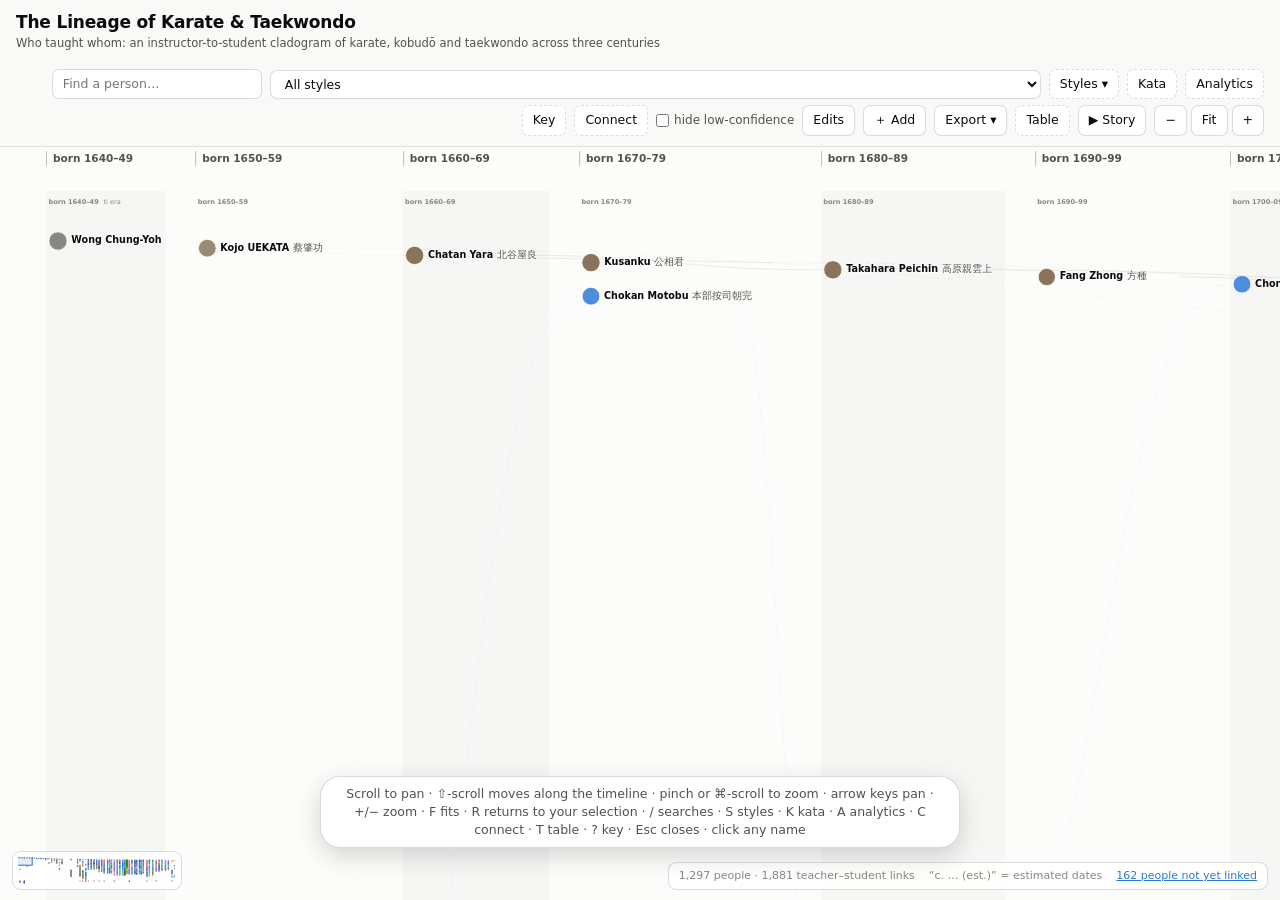
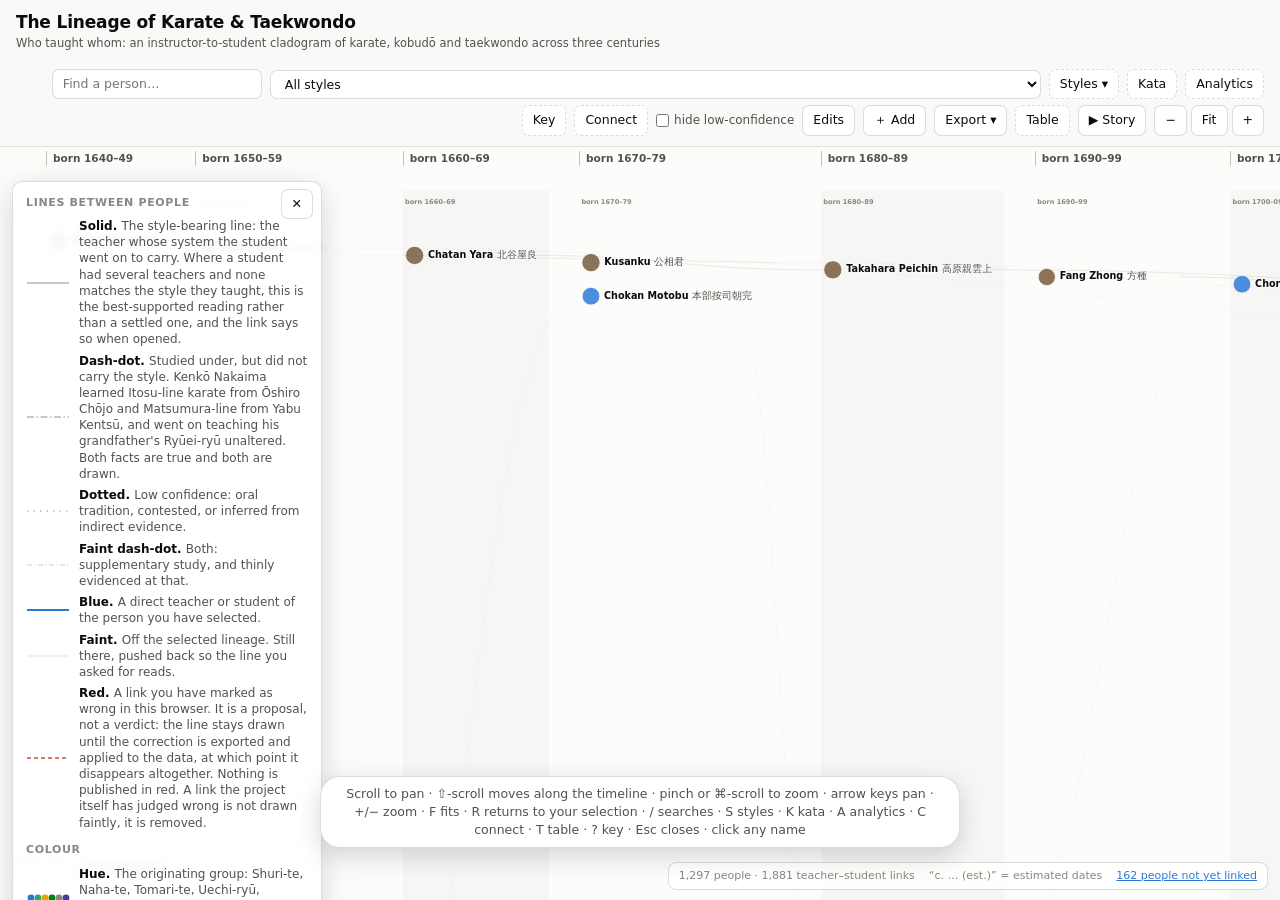
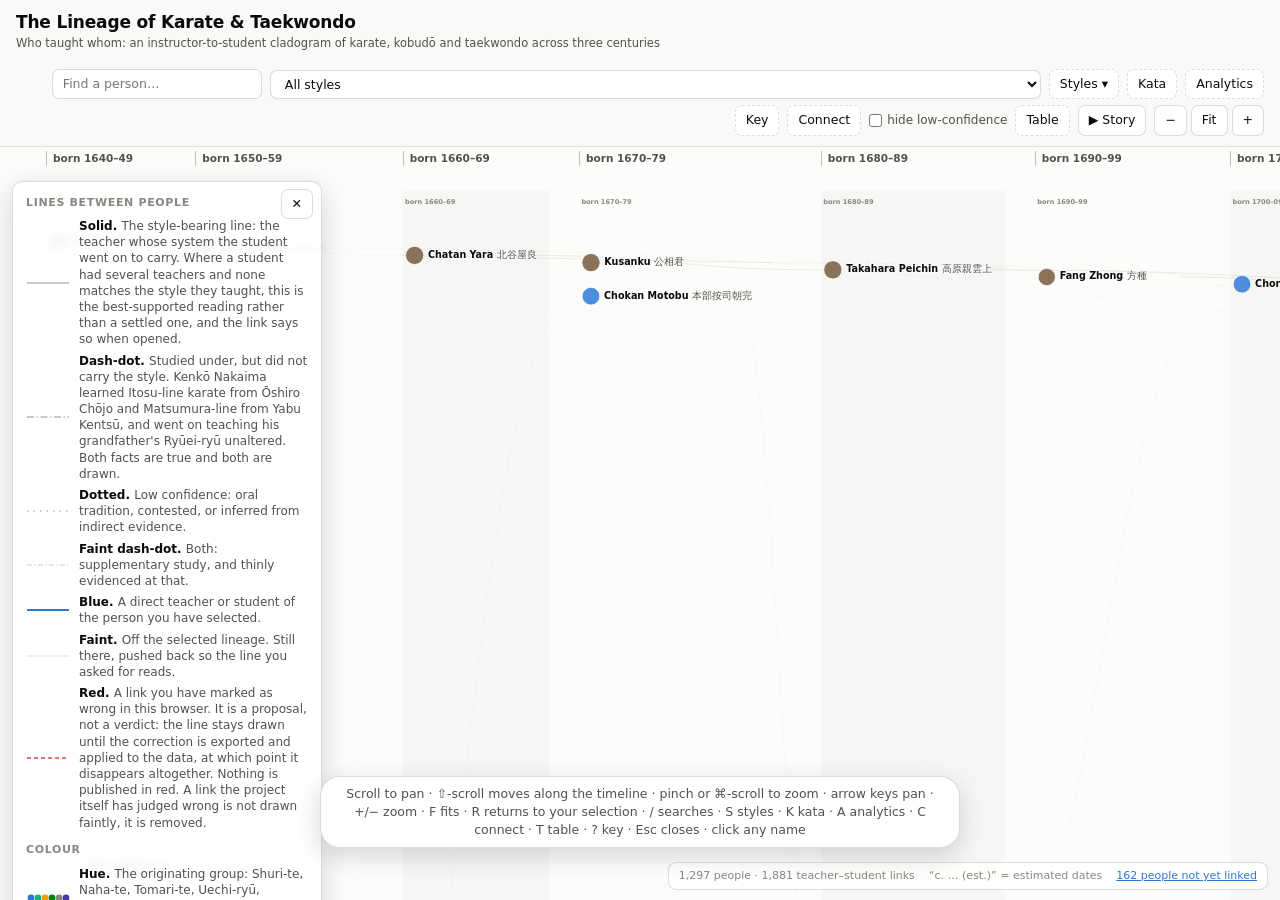
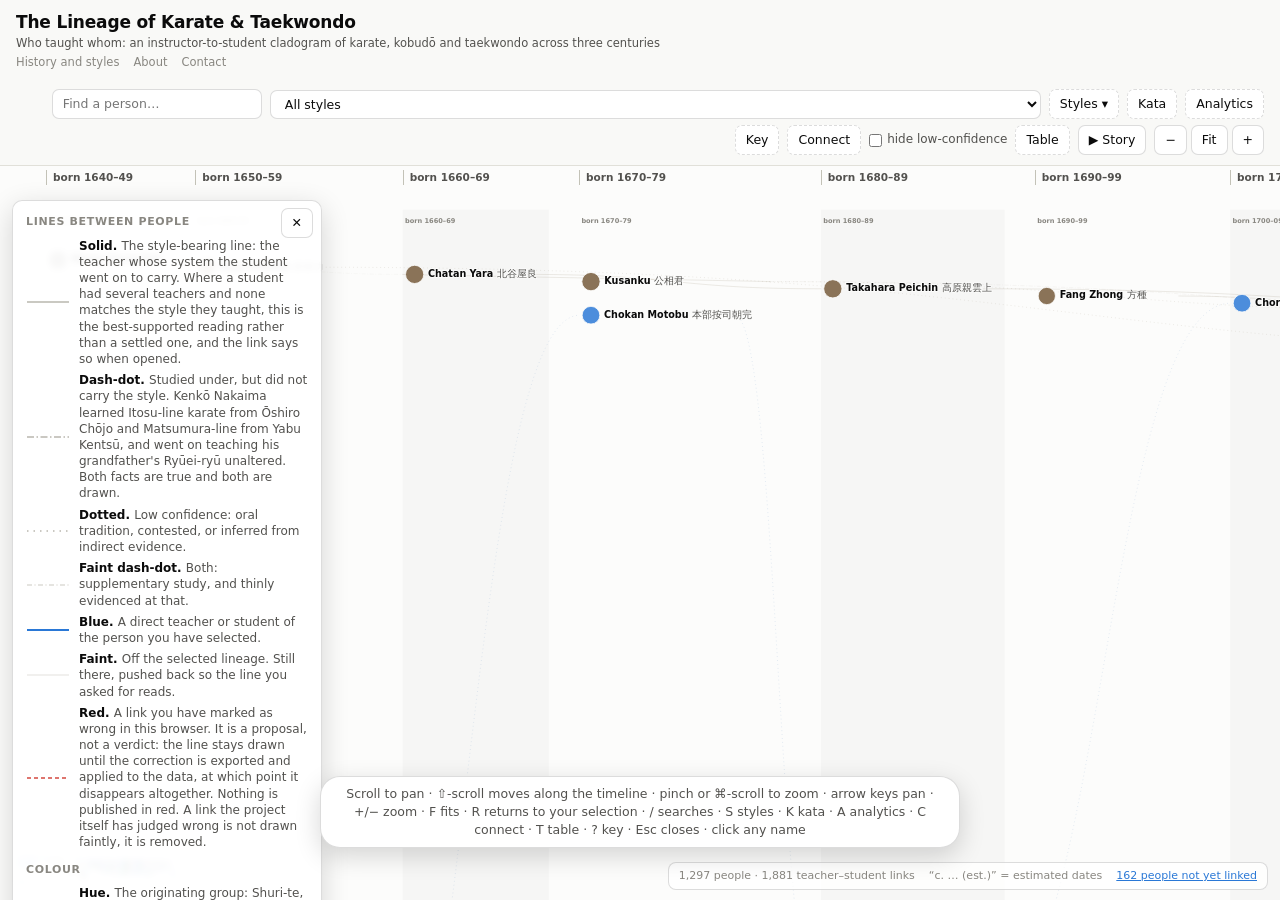
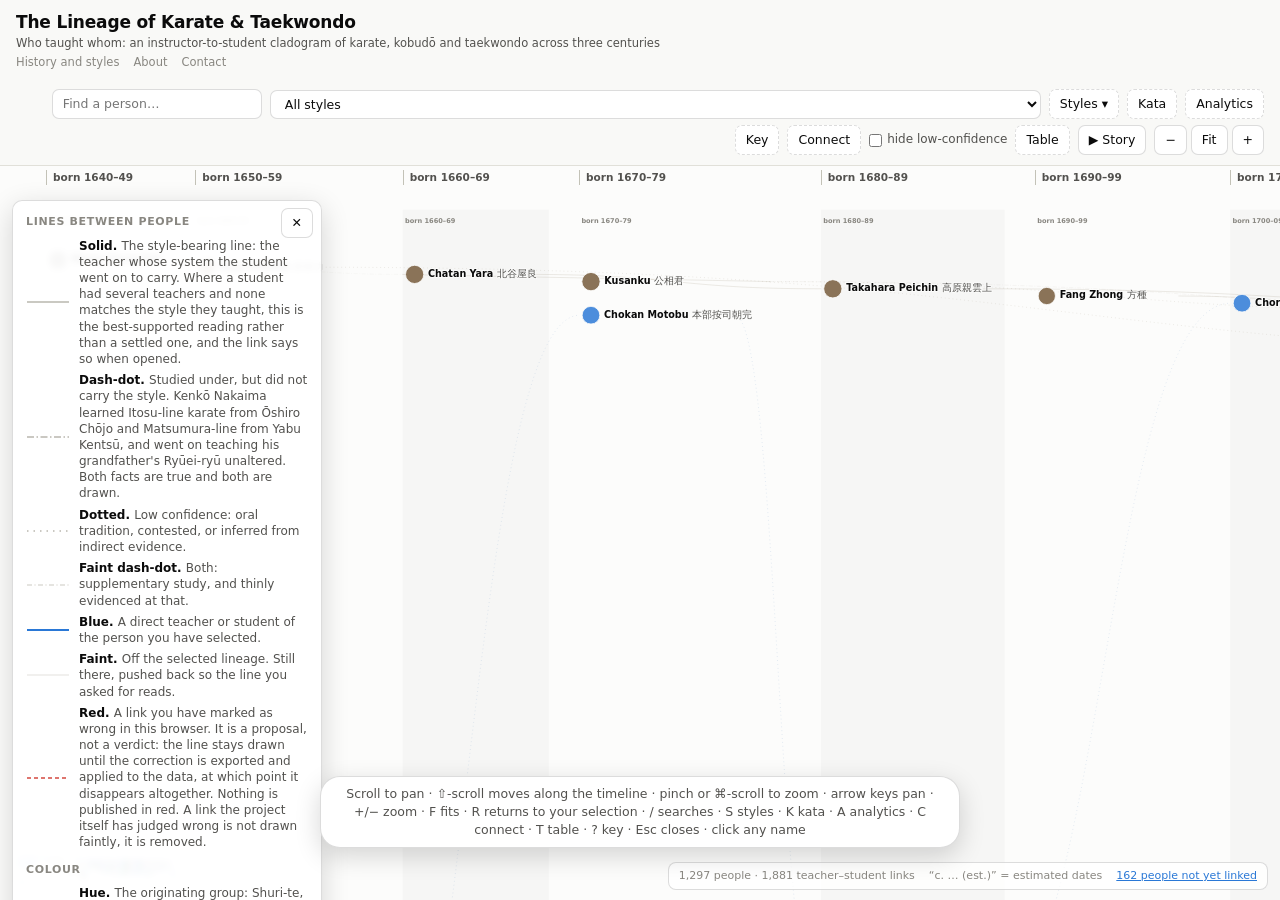
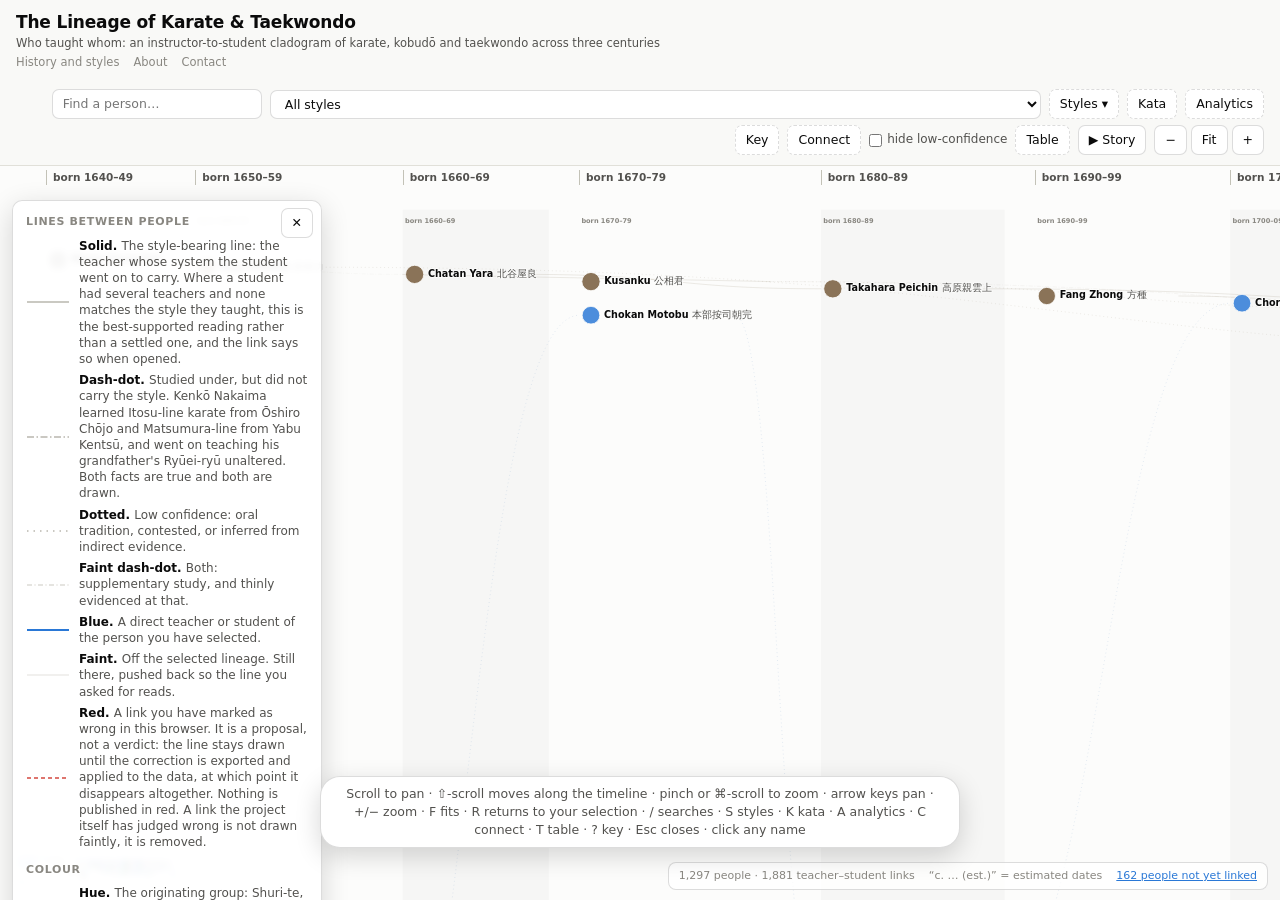
